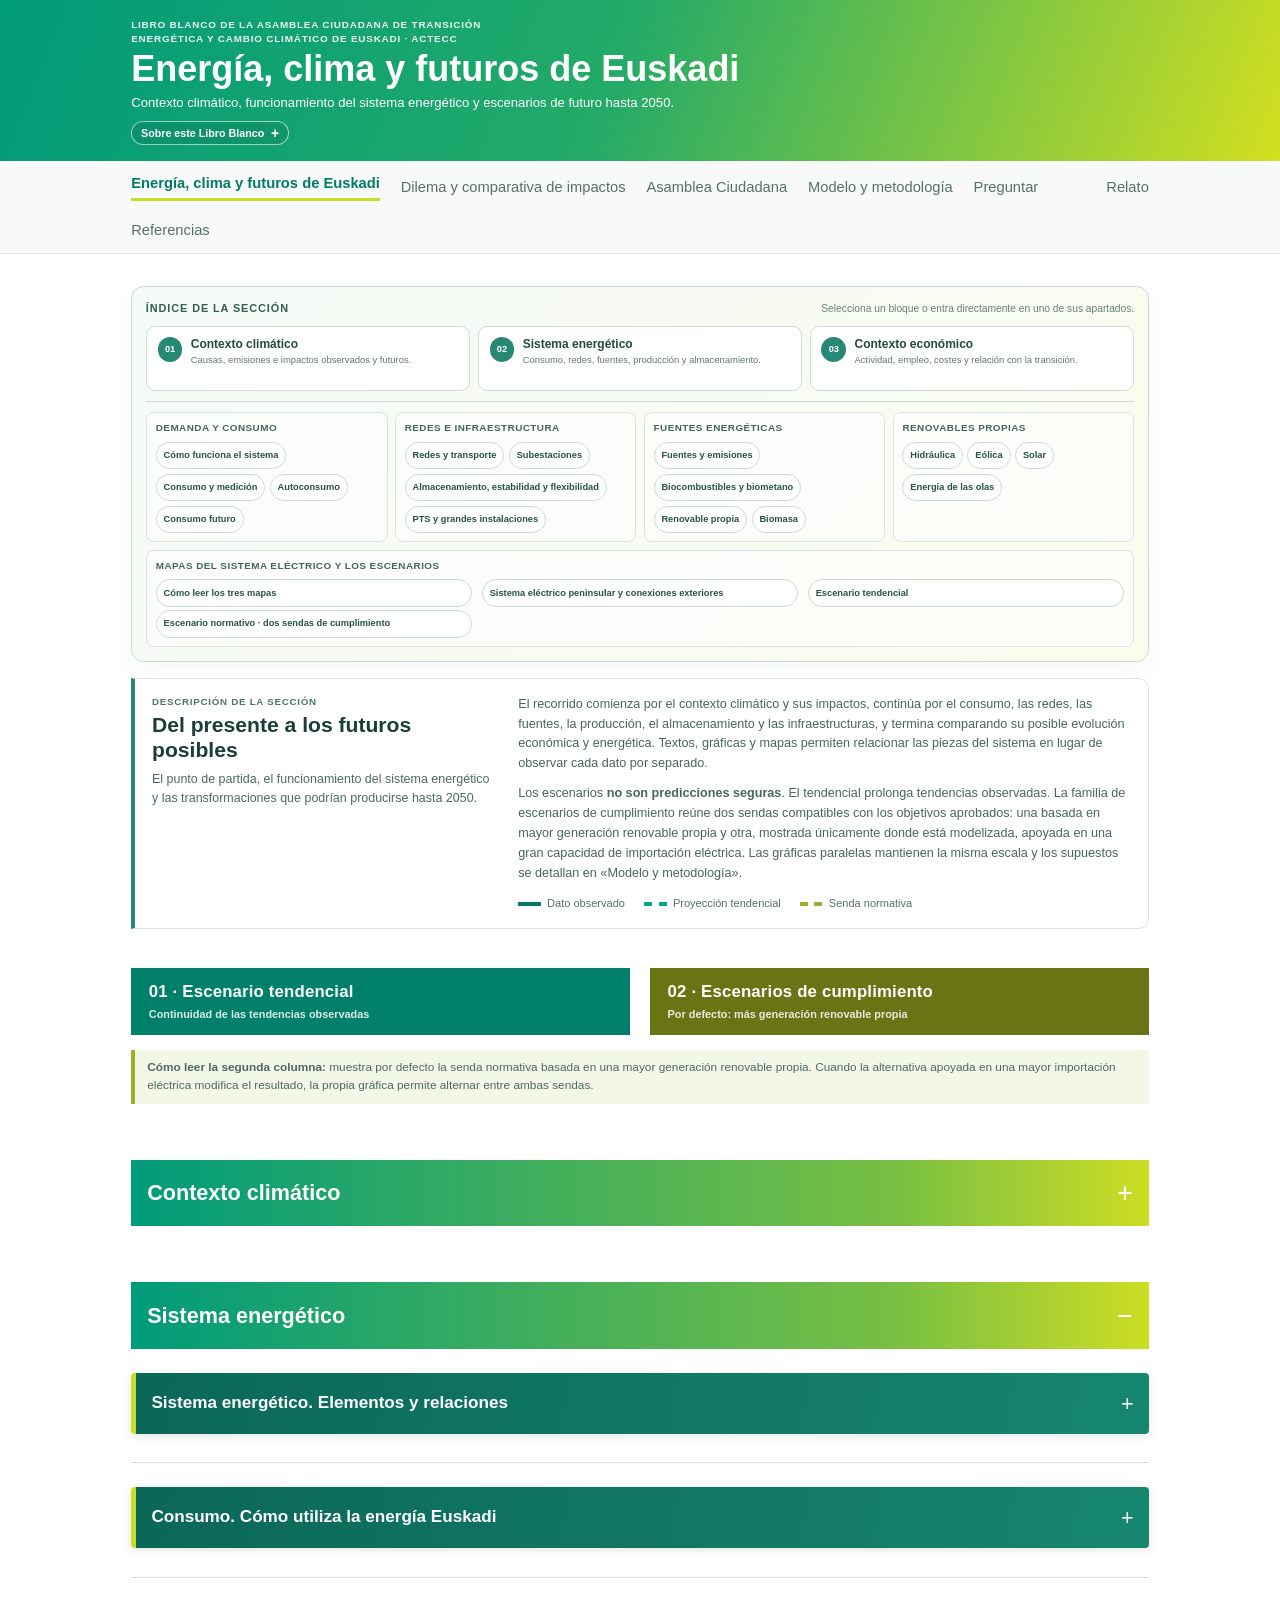
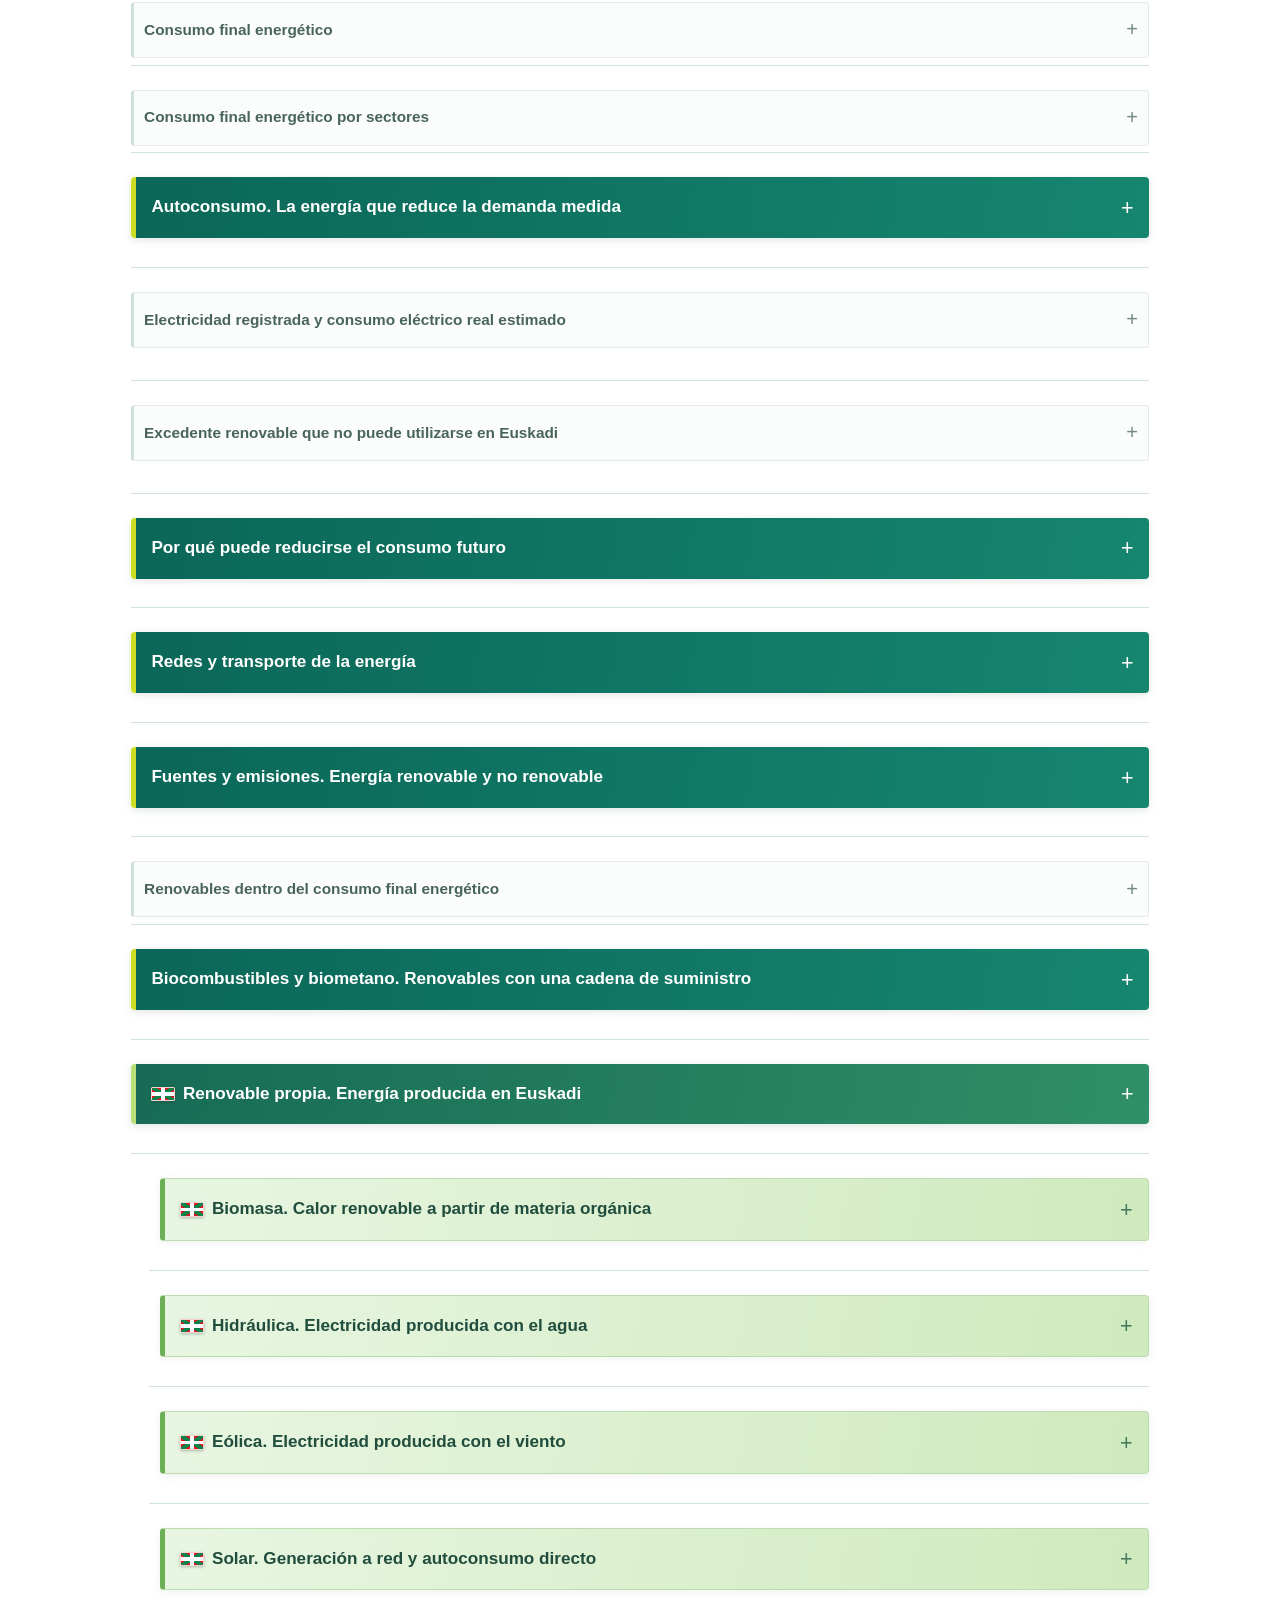
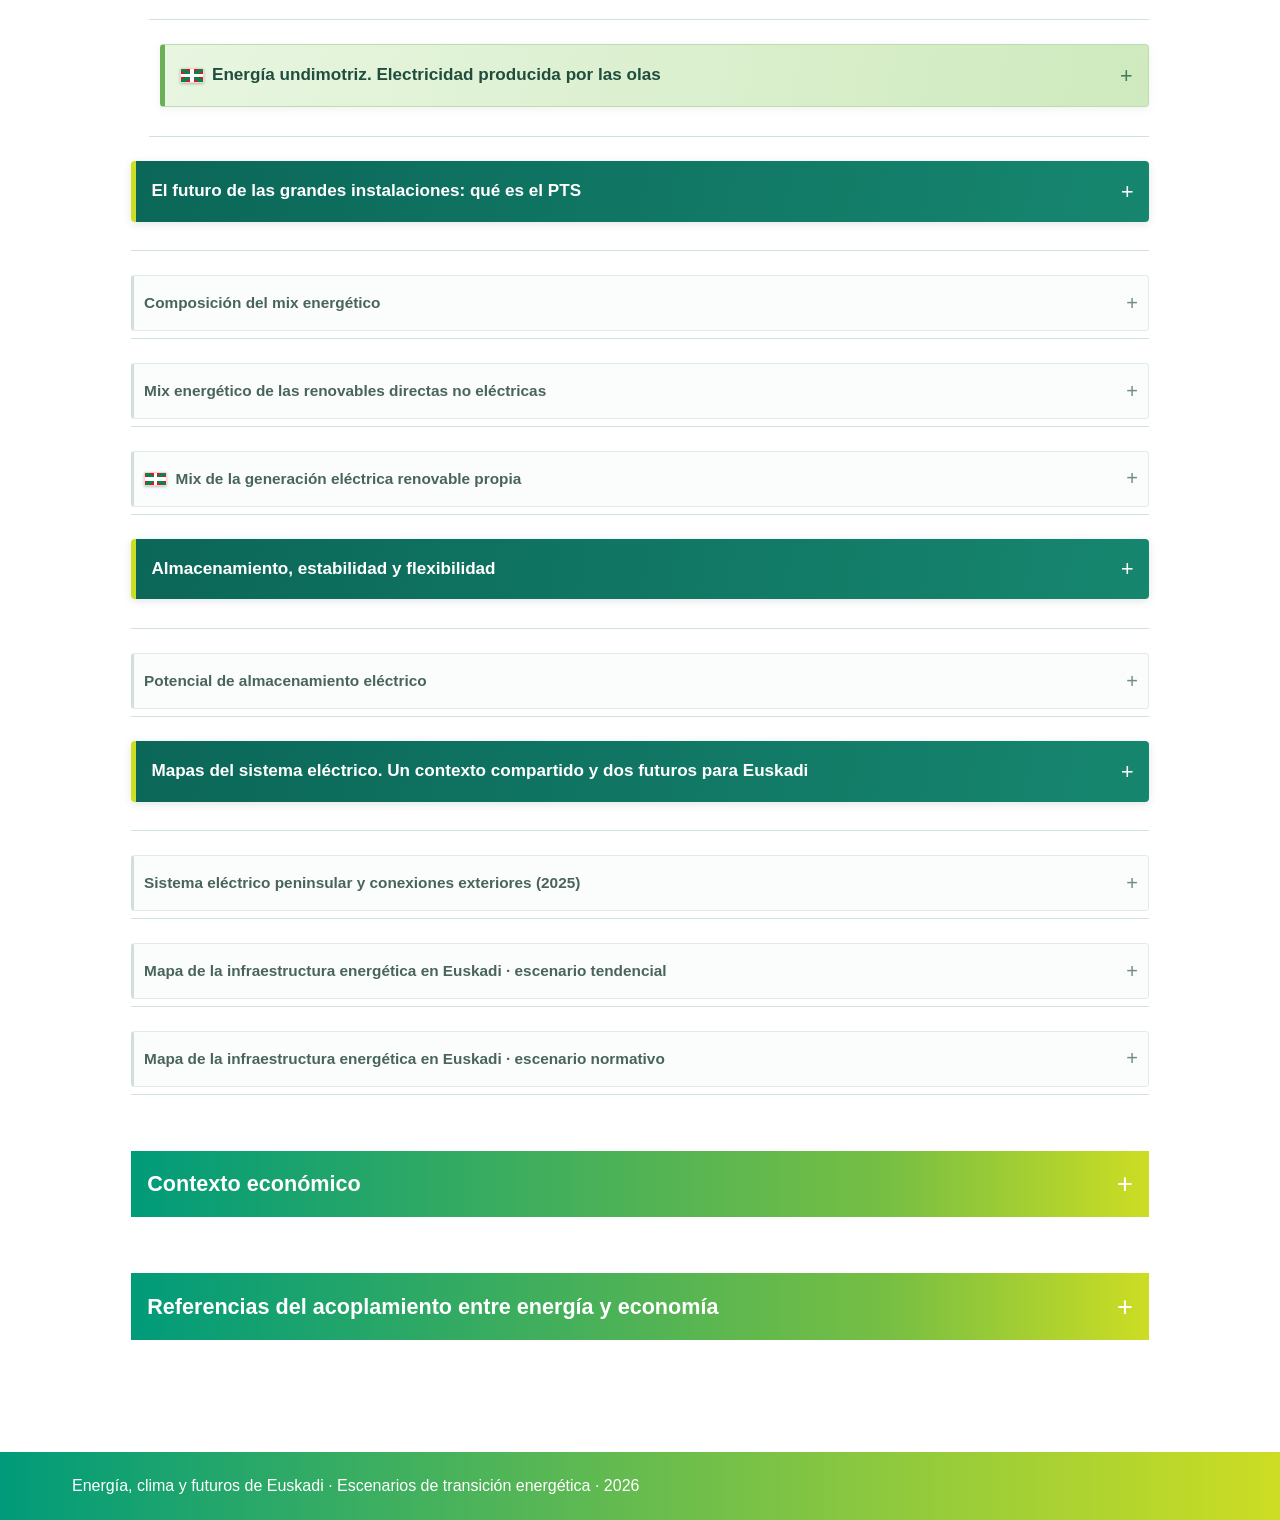
==== index.html @ 345858a8 "Actualiza cartografía del PTS y contenidos recientes" ====
<!doctype html>
<html lang="es">
<head>
<meta charset="utf-8">
<meta name="viewport" content="width=device-width,initial-scale=1">
<meta http-equiv="Cache-Control" content="no-cache, no-store, must-revalidate">
<meta http-equiv="Pragma" content="no-cache">
<meta http-equiv="Expires" content="0">
<title>Energía, clima y futuros de Euskadi · Libro Blanco de la ACTECC</title>
<style>
:root{--ink:#183f37;--sub:#557169;--border:#cfe3dc;--obs:#087a68;--trend:#00a887;--norm:#9fae24;--bg:#fff;--soft:#f7faf8;--s1:#00a887;--s2:#087a68;--s3:#7fbd32;--s4:#d0df22;--s5:#57a89a;--s6:#9fae24}*{box-sizing:border-box}body{margin:0;background:var(--bg);color:var(--ink);font-family:Arial,"Helvetica Neue",sans-serif;line-height:1.45}.hero{padding:3.2rem clamp(1.25rem,7vw,6rem);color:#fff;background:linear-gradient(112deg,#009b7a,#23aa68 48%,#d3df20)}.hero p{margin:.35rem 0 0;max-width:75ch}.hero h1{margin:0;font-size:clamp(2rem,5vw,4rem);line-height:1.05}.brand-bar{display:flex;justify-content:center;align-items:center;gap:2.2rem;padding:1rem;border-bottom:1px solid var(--border)}.brand-bar .institutional{width:min(31rem,65vw)}.brand-bar .deliberativa{width:min(9rem,22vw)}.brand-bar img{height:auto}.brand-bar span{width:1px;height:3rem;background:var(--border)}nav{display:flex;gap:1.3rem;flex-wrap:wrap;padding:1rem clamp(1.25rem,6vw,4.5rem);background:var(--soft);border-bottom:1px solid var(--border)}nav a{color:var(--sub);text-decoration:none}.active{color:#007b65;font-weight:700;border-bottom:3px solid #cbdc24;padding-bottom:.3rem}main{max-width:1220px;margin:auto;padding:2.5rem clamp(1rem,4vw,3rem) 5rem}.intro{max-width:88ch;margin-bottom:2.5rem}.intro h2{margin:0 0 .65rem;color:var(--ink);font-size:clamp(1.35rem,2.4vw,2rem);line-height:1.18}.intro p{margin:.55rem 0;color:#45665d}.intro .intro-lead{color:#284f45;font-size:1.03rem;line-height:1.58}.legend{display:flex;gap:1.2rem;flex-wrap:wrap;margin-top:1.1rem;color:var(--sub);font-size:.9rem}.legend span{display:flex;align-items:center;gap:.4rem}.legend i{display:inline-block;width:1.4rem;border-top:4px solid var(--obs)}.legend .t i{border-color:var(--trend);border-top-style:dashed}.legend .n i{border-color:var(--norm);border-top-style:dashed}.compare-block{margin:3.5rem 0 1rem}.block-title{display:flex;align-items:center;justify-content:space-between;gap:1rem;padding:.85rem 1rem;color:#fff;background:linear-gradient(90deg,#009b7a,#78bf43 75%,#cddd23);font-size:1.35rem;font-weight:700;cursor:pointer;list-style:none}.block-title::-webkit-details-marker{display:none}.block-title::after{content:'+';font-size:1.7rem;font-weight:400}.compare-block[open]>.block-title::after{content:'−'}.compare-row{padding:1.5rem 0 2rem;border-bottom:1px solid var(--border)}.compare-row h3{margin:0 0 .8rem;font-size:1.12rem}.compare-grid,.column-heads{display:grid;grid-template-columns:1fr 1fr;gap:1.25rem}.column-heads{position:sticky;top:0;z-index:2;padding:.75rem 0;background:rgba(255,255,255,.96)}.column-heads strong{padding:.65rem 1rem;background:var(--soft);border-left:5px solid var(--trend)}.column-heads strong:last-child{border-left-color:var(--norm)}.chart-cell{min-width:0;padding:1rem;background:#fbfdfc;border-top:4px solid var(--trend)}.chart-cell.normative{border-top-color:var(--norm)}svg{display:block;width:100%;height:auto}.grid{stroke:var(--border);stroke-width:1}.cut{stroke:var(--sub);stroke-width:1;stroke-dasharray:3 3}.observed{fill:none;stroke:var(--obs);stroke-width:3}.projected-t{fill:none;stroke:var(--trend);stroke-width:3;stroke-dasharray:7 5}.projected-n{fill:none;stroke:var(--norm);stroke-width:3;stroke-dasharray:7 5}.axis{fill:var(--sub);font-size:11px}.end{fill:var(--ink);font-size:12px;font-weight:700}.detail{min-height:1.3em;margin:.35rem 0 0;color:var(--sub);font-size:.84rem}.chart-cell svg .hit{fill:transparent;cursor:crosshair}.focus{stroke:var(--ink);stroke-width:1;stroke-dasharray:2 2}.method{margin:.5rem 0 0;color:var(--sub);font-size:.82rem}.target{fill:#fff;stroke:var(--norm);stroke-width:3}footer{padding:1.4rem clamp(1.25rem,6vw,4.5rem);color:#fff;background:linear-gradient(90deg,#009b7a,#cddd23)}@media(max-width:720px){.compare-grid,.column-heads{grid-template-columns:1fr}.column-heads{position:static}.brand-bar{flex-direction:column;gap:.6rem}.brand-bar span{width:65%;height:1px}.brand-bar .institutional{width:min(31rem,94vw)}}

.solar-flow-controls{display:grid;grid-template-columns:repeat(2,minmax(0,1fr));gap:.55rem;padding:.75rem;background:#fff;border-bottom:1px solid #cbdad5}.solar-flow-controls button{display:flex;align-items:center;justify-content:center;gap:.55rem;min-height:3.25rem;padding:.5rem .75rem;border:1px solid #cbdad5;border-radius:.35rem;background:#f7faf8;color:#35574f;cursor:pointer}.solar-flow-controls button strong{font-size:1rem;color:#183f37}.solar-flow-controls button span{font-size:.68rem;font-weight:800}.solar-flow-controls button.is-active{border-color:#b48a00;background:#fff6cf;box-shadow:inset 0 -3px 0 #f0c419}.solar-flow-controls button[data-solar-flow="injected"].is-active{border-color:#b94e36;background:#fff0eb;box-shadow:inset 0 -3px 0 #e76f51}.self-consumption-municipal-layer path{transition:fill .22s ease,opacity .22s ease}.self-consumption-municipal-layer path:hover{stroke:#173f37;stroke-width:1.1}.self-consumption-total-context .self-consumption-total-figures{grid-template-columns:repeat(2,minmax(0,1fr))}@media(max-width:560px){.solar-flow-controls{grid-template-columns:1fr}}
</style>
<style id="renewable-source-sections">
.technology-source-story>.variable-title,.technology-source-story[open]>.variable-title{border-left-color:var(--source-accent)}
.hydro-source-story{--source-accent:#7fc7dc}.hydro-source-story>.variable-title,.hydro-source-story[open]>.variable-title{background:linear-gradient(100deg,#14556c,#247ba0)}
.wind-source-story{--source-accent:#b9ebf5}.wind-source-story>.variable-title,.wind-source-story[open]>.variable-title{background:linear-gradient(100deg,#267b91,#50aac0)}
.solar-source-story{--source-accent:#ffe27a}.solar-source-story>.variable-title,.solar-source-story[open]>.variable-title{background:linear-gradient(100deg,#9a7000,#c79700)}
.marine-source-story{--source-accent:#f3a16d}.marine-source-story>.variable-title,.marine-source-story[open]>.variable-title{background:linear-gradient(100deg,#8d3f18,#c45d24)}
.technology-source-story .energy-source-kicker{color:var(--source-copy,#35685f)}
.technology-source-lead{max-width:76rem;margin:0;color:#35574f;font-size:.9rem;line-height:1.62}
.technology-source-metrics{display:grid;grid-template-columns:repeat(3,minmax(0,1fr));gap:.65rem;margin:.9rem 0}
.technology-source-metric{padding:.78rem .82rem;background:#fff;border-top:4px solid var(--source-accent)}
.technology-source-metric strong{display:block;color:var(--ink);font-size:1.08rem;line-height:1.15}
.technology-source-metric span{display:block;margin-top:.2rem;color:#587069;font-size:.68rem;line-height:1.38}
.technology-source-facts{display:grid;grid-template-columns:repeat(2,minmax(0,1fr));gap:.65rem}
.technology-source-facts article{padding:.78rem .82rem;background:#fff;border-left:4px solid var(--fact-color,var(--source-accent))}
.technology-source-facts h3{margin:0;color:var(--ink);font-size:.86rem}
.technology-source-facts p{margin:.3rem 0 0;color:#4c675f;font-size:.75rem;line-height:1.5}
.technology-source-map-section{margin-top:1.1rem;padding-top:1rem;border-top:1px solid #d8e2de}
.technology-source-map-section h3{margin:0 0 .25rem;font-size:1rem}
.technology-source-map-section>p{margin:.2rem 0 .75rem;color:#536d65;font-size:.76rem;line-height:1.48}
.technology-source-map-frame{overflow:hidden;border:1px solid #cbdad5;background:#edf7fb}
.technology-source-note{margin:.65rem 0 0!important;padding:.62rem .72rem;background:#fff7e8;border-left:4px solid var(--source-accent);color:#665946!important;font-size:.72rem!important;line-height:1.5!important}
.wind-mini-section{margin:1rem 0;padding:1rem 1.05rem;background:linear-gradient(135deg,#eef8fa,#fff);border:1px solid #b8dce3;border-left:5px solid #167d8d;border-radius:.75rem}
.wind-mini-section.is-repowering{background:linear-gradient(135deg,#f4f7ed,#fff);border-color:#cbd8b5;border-left-color:#73934a}
.wind-mini-section .energy-source-kicker{margin:0 0 .25rem}
.wind-mini-section h3{margin:0;color:var(--ink);font-size:1.05rem}
.wind-mini-section p{margin:.45rem 0 0;color:#46635d;font-size:.78rem;line-height:1.55}
.wind-mini-section .technology-source-metrics{margin-top:.75rem}
.wind-mini-section:not(.is-repowering) .technology-source-metrics{grid-template-columns:repeat(4,minmax(0,1fr));gap:.42rem}
.wind-mini-section:not(.is-repowering) .technology-source-metric{padding:.55rem .62rem}
.wind-mini-section:not(.is-repowering) .technology-source-metric strong{font-size:.96rem}
.wind-mini-section:not(.is-repowering) .technology-source-metric span{font-size:.62rem;line-height:1.28}
.repowering-photo-comparison{display:grid;grid-template-columns:repeat(2,minmax(0,1fr));gap:.65rem;margin:.85rem 0}
.repowering-photo-comparison figure{margin:0;overflow:hidden;background:#fff;border:1px solid #cbd8b5;border-radius:.55rem}
.repowering-photo-comparison img{display:block;width:100%;aspect-ratio:16/10;object-fit:cover}
.repowering-photo-comparison figcaption{padding:.55rem .62rem;color:#50665e;font-size:.67rem;line-height:1.4}
.repowering-photo-comparison figcaption strong{display:block;margin-bottom:.12rem;color:var(--ink);font-size:.75rem}
@media(max-width:720px){.wind-mini-section:not(.is-repowering) .technology-source-metrics{grid-template-columns:1fr}}
@media(max-width:720px){.repowering-photo-comparison{grid-template-columns:1fr}}
.technology-source-featured-photo{margin:1rem 0 0;border:1px solid #d7e1dd;background:#fff}
.technology-source-featured-photo img{display:block;width:100%;height:clamp(240px,35vw,430px);object-fit:cover}
.technology-source-featured-photo figcaption{padding:.7rem .8rem;color:#506a62;font-size:.72rem;line-height:1.48}
.technology-source-featured-photo figcaption strong{color:var(--ink)}
.technology-source-featured-photo figcaption a{color:#007f6b}
.technology-source-featured-photo--diagram{padding:.7rem .7rem 0;background:#f4f7f6}
.technology-source-featured-photo--diagram img{height:auto;max-height:none;object-fit:contain;background:#fff}
.technology-source-featured-photo--diagram figcaption{margin:0 -.7rem;background:#fff}
.hydro-source-intro-layout{display:grid;grid-template-columns:minmax(300px,.88fr) minmax(0,1.12fr);gap:1rem;align-items:start}
.hydro-source-intro-layout .technology-source-featured-photo{margin:0}
.hydro-source-intro-layout .technology-source-featured-photo img{height:auto;aspect-ratio:1/1;object-fit:cover;background:#e4f0eb}
.hydro-source-intro-copy{display:flex;min-width:0;flex-direction:column;gap:.72rem}
.hydro-source-intro-copy .technology-source-metrics,.hydro-source-intro-copy .technology-source-facts{margin:0}
.wind-source-intro-layout{display:grid;grid-template-columns:minmax(300px,.82fr) minmax(0,1.18fr);gap:1rem;align-items:stretch}
.wind-source-intro-layout .technology-source-featured-photo{display:flex;min-height:0;flex-direction:column;margin:0}
.wind-source-intro-layout .technology-source-featured-photo img{flex:1 1 auto;min-height:620px;height:100%;object-fit:cover;object-position:center 52%;background:#e4f0eb}
.wind-source-intro-layout .technology-source-featured-photo figcaption{flex:0 0 auto}
.wind-source-intro-copy{display:flex;min-width:0;flex-direction:column;gap:.72rem}
.wind-source-intro-copy .technology-source-metrics,.wind-source-intro-copy .technology-source-facts{grid-template-columns:1fr;margin:0}
.wind-source-intro-copy .technology-source-facts{gap:.52rem}
.wind-source-intro-copy .technology-source-facts article{padding:.68rem .75rem}
.wind-source-intro-copy .technology-source-facts p{line-height:1.42}
.technology-source-outlook{margin-top:1.05rem;padding:1rem;background:#edf6f8;border-left:4px solid var(--source-accent)}
.technology-source-outlook h3{margin:0 0 .35rem;color:var(--ink);font-size:1rem}
.technology-source-outlook>p{margin:.35rem 0;color:#45665d;font-size:.78rem;line-height:1.52}
.technology-source-outlook-grid{display:grid;grid-template-columns:repeat(3,minmax(0,1fr));gap:.65rem;margin:.8rem 0}
.technology-source-outlook-card{padding:.75rem .8rem;background:#fff;border-top:4px solid var(--outlook-color,var(--source-accent))}
.technology-source-outlook-card span{display:block;color:#59726a;font-size:.68rem;font-weight:700}
.technology-source-outlook-card strong{display:block;margin:.22rem 0;color:var(--ink);font-size:1.08rem;line-height:1.15}
.technology-source-outlook-card small{display:block;color:#60766f;font-size:.66rem;line-height:1.38}
.technology-source-outlook-note{margin:.65rem 0 0!important;padding:.62rem .7rem;background:#fff;border-left:3px solid #e69f00;color:#665946!important;font-size:.72rem!important;line-height:1.48!important}
.solar-time-profile{margin-top:1.15rem;padding:1rem;background:linear-gradient(135deg,#fffaf0,#f5faf7);border-left:4px solid #e2b300}
.solar-time-profile h3{margin:0 0 .3rem;color:var(--ink);font-size:1rem}
.solar-time-profile>p{max-width:78rem;margin:.25rem 0;color:#4c675f;font-size:.78rem;line-height:1.55}
.solar-time-chart{margin:.85rem 0;padding:.8rem;background:#fff;border:1px solid #e4ded0}
.solar-time-chart svg{max-height:250px}
.solar-time-chart .solar-chart-grid{stroke:#dce8e3;stroke-width:1}
.solar-time-chart .solar-chart-daylight{fill:#fff5c9}
.solar-time-chart .solar-chart-grid-generation{fill:none;stroke:#d5a900;stroke-width:5;stroke-linecap:round}
.solar-time-chart .solar-chart-self-use{fill:none;stroke:#e97b35;stroke-width:3;stroke-linecap:round;stroke-dasharray:8 5}
.solar-time-chart .solar-chart-price{fill:none;stroke:#247ba0;stroke-width:3;stroke-linecap:round}
.solar-time-chart .solar-chart-label{fill:#5b716a;font-size:11px}
.solar-time-chart .solar-chart-note{fill:#183f37;font-size:11px;font-weight:700}
.solar-time-legend{display:flex;gap:1rem;flex-wrap:wrap;margin:.5rem 0 0;color:#536d65;font-size:.7rem}
.solar-time-legend span{display:inline-flex;align-items:center;gap:.35rem}
.solar-time-legend i{display:inline-block;width:1.5rem;border-top:4px solid #d5a900}
.solar-time-legend .self-use i{border-top:3px dashed #e97b35}
.solar-time-legend .price i{border-top:3px solid #247ba0}
.solar-time-grid{display:grid;grid-template-columns:repeat(2,minmax(0,1fr));gap:.65rem;margin-top:.8rem}
.solar-time-card{padding:.78rem .82rem;background:#fff;border-top:4px solid var(--solar-card-color,#e2b300)}
.solar-time-card h4{margin:0;color:var(--ink);font-size:.84rem}
.solar-time-card p{margin:.3rem 0 0;color:#4d6860;font-size:.73rem;line-height:1.5}
.solar-negative-price-box{margin:.9rem 0;padding:.9rem 1rem;border:1px solid #d6e3df;border-top:5px solid #247ba0;background:#f8fbfa}
.solar-negative-price-box>h4{margin:0;color:var(--ink);font-size:.96rem}
.solar-negative-price-box>.solar-negative-lead{margin:.35rem 0 .75rem;color:#45635b;font-size:.76rem;line-height:1.55}
.solar-negative-flow{display:grid;grid-template-columns:repeat(4,minmax(0,1fr));gap:.45rem}
.solar-negative-flow article{position:relative;padding:.68rem .7rem;background:#fff;border:1px solid #dfe9e5}
.solar-negative-flow article:not(:last-child)::after{content:"→";position:absolute;right:-.55rem;top:50%;z-index:1;display:grid;place-items:center;width:1.1rem;height:1.1rem;margin-top:-.55rem;border-radius:50%;color:#fff;background:#247ba0;font-size:.72rem;font-weight:900}
.solar-negative-flow span{display:block;color:#647a73;font-size:.6rem;font-weight:800;text-transform:uppercase;letter-spacing:.04em}
.solar-negative-flow strong{display:block;margin:.17rem 0;color:var(--ink);font-size:.74rem;line-height:1.28}
.solar-negative-flow p{margin:0;color:#526c65;font-size:.66rem;line-height:1.43}
.solar-negative-facts{display:grid;grid-template-columns:repeat(3,minmax(0,1fr));gap:.45rem;margin:.55rem 0 0}
.solar-negative-facts article{padding:.62rem .7rem;background:#eef5f7}
.solar-negative-facts strong{display:block;color:#174f68;font-size:.78rem}
.solar-negative-facts span{display:block;margin-top:.15rem;color:#4f6b66;font-size:.65rem;line-height:1.42}
.solar-negative-warning{margin:.6rem 0 0!important;padding:.58rem .68rem;border-left:4px solid #d95d39;background:#fff3ed;color:#64483f!important;font-size:.69rem!important;line-height:1.48!important}
.solar-curtailment-steps{display:grid;grid-template-columns:repeat(3,minmax(0,1fr));gap:.55rem;margin:.8rem 0}
.solar-curtailment-step{padding:.72rem .76rem;background:#fff;border-left:4px solid var(--step-color,#83b8aa)}
.solar-curtailment-step span{display:block;color:#657b74;font-size:.64rem;font-weight:800;text-transform:uppercase;letter-spacing:.04em}
.solar-curtailment-step strong{display:block;margin:.18rem 0;color:var(--ink);font-size:.78rem}
.solar-curtailment-step p{margin:0;color:#526d65;font-size:.69rem;line-height:1.46}
.solar-time-evidence{margin:.85rem 0 0!important;padding:.7rem .75rem;background:#eef6f8;border-left:4px solid #247ba0;color:#3d6057!important;font-size:.73rem!important;line-height:1.52!important}
.solar-time-actions{margin:.75rem 0 0;padding:.75rem .85rem;background:#edf6ef}
.solar-time-actions h4{margin:0 0 .3rem;color:var(--ink);font-size:.82rem}
.solar-time-actions ul{display:grid;grid-template-columns:repeat(2,minmax(0,1fr));gap:.28rem 1.2rem;margin:.35rem 0 0;padding-left:1.05rem;color:#4b675f;font-size:.72rem;line-height:1.46}
@media(max-width:860px){.hydro-source-intro-layout,.wind-source-intro-layout{grid-template-columns:1fr}.hydro-source-intro-layout .technology-source-featured-photo img{width:100%;max-height:680px;object-fit:cover}.wind-source-intro-layout .technology-source-featured-photo img{min-height:0;height:min(72vh,620px);object-fit:cover;object-position:center 44%}.wind-source-intro-copy .technology-source-metrics{grid-template-columns:repeat(3,minmax(0,1fr))}.wind-source-intro-copy .technology-source-facts{grid-template-columns:repeat(2,minmax(0,1fr))}}
@media(max-width:720px){.technology-source-metrics,.technology-source-facts,.wind-source-intro-copy .technology-source-metrics,.wind-source-intro-copy .technology-source-facts{grid-template-columns:1fr}}
@media(max-width:720px){.technology-source-outlook-grid{grid-template-columns:1fr}}
@media(max-width:900px){.solar-negative-flow{grid-template-columns:repeat(2,minmax(0,1fr))}.solar-negative-flow article::after{display:none!important}}
@media(max-width:720px){.solar-time-grid,.solar-negative-flow,.solar-negative-facts,.solar-curtailment-steps,.solar-time-actions ul{grid-template-columns:1fr}.solar-time-chart{overflow-x:auto}.solar-time-chart svg{min-width:620px}}
</style>
<style>
.hero h1{max-width:30ch;font-size:clamp(1.75rem,3.5vw,3.2rem);line-height:1.08}
.hero p{margin-top:.65rem}
.column-heads{gap:1.25rem;background:rgba(255,255,255,.97)}
.column-heads strong{display:flex;flex-direction:column;gap:.12rem;padding:.78rem 1.1rem;color:#fff;background:#007f6b;border-left:0;font-size:1.05rem;letter-spacing:.01em}
.column-heads strong:last-child{color:#fff;background:#697414;border-left:0}
.column-heads small{color:rgba(255,255,255,.86);font-size:.68rem;font-weight:600;letter-spacing:0}
.scenario-family-note{margin:.2rem 0 1rem;padding:.58rem .75rem;color:#4e6961;background:#f3f7e8;border-left:4px solid var(--norm);font-size:.74rem;line-height:1.48}
.normative-scenario-switch{display:flex;flex-wrap:wrap;gap:.4rem;margin:0 0 .75rem;padding:.42rem;background:#eef3de;border:1px solid #d4dfac;border-radius:.35rem}
.normative-scenario-switch button{flex:1 1 12rem;min-height:2.35rem;padding:.45rem .65rem;color:#53632a;background:#fff;border:1px solid #bdca8e;border-radius:.25rem;font:inherit;font-size:.72rem;font-weight:800;line-height:1.25;cursor:pointer}
.normative-scenario-switch button:hover{background:#f8faef}
.normative-scenario-switch button:focus-visible{outline:3px solid rgba(105,116,20,.28);outline-offset:2px}
.normative-scenario-switch button[aria-pressed="true"]{color:#fff;background:#697414;border-color:#697414}
.scenario-variant-panel[hidden]{display:none}
.scenario-variant-panel.is-high-electric{border-top:3px solid #516f91}
.scenario-variant-panel.is-high-electric .stack-legend{padding-top:.45rem}
.mix-autoconsumo-control{display:flex;justify-content:flex-end;margin:0 0 .55rem}
.mix-autoconsumo-toggle{padding:.48rem .72rem;border:1px solid #c59b13;border-radius:.25rem;color:#66520b;background:#fff8d8;font:inherit;font-size:.72rem;font-weight:800;cursor:pointer}
.mix-autoconsumo-toggle:hover{background:#fff2ae}.mix-autoconsumo-toggle:focus-visible{outline:3px solid rgba(197,155,19,.3);outline-offset:2px}
.mix-autoconsumo-toggle[aria-pressed="true"]{color:#4b3b00;background:#f2c94c;border-color:#a98200}
.stack-legend [data-self-consumption-legend]{opacity:.38;transition:opacity .15s}
.stack-legend [data-self-consumption-legend].is-visible{opacity:1}
.overlay-definition-row{display:grid;grid-template-columns:minmax(0,1fr) auto;gap:.75rem;align-items:stretch;margin-top:.7rem}
.overlay-definition-row .definition{margin:0}.overlay-definition-row .overlay-toolbar{display:flex;margin:0}
.overlay-toolbar-standalone{display:flex;justify-content:flex-end;margin:.75rem .25rem 0}
.overlay-toggle{padding:.55rem .9rem;border:1px solid var(--obs);border-radius:.25rem;color:var(--obs);background:#fff;font:inherit;font-size:.86rem;font-weight:700;cursor:pointer}
.overlay-toggle:hover{background:#edf7f4}.overlay-toggle:focus-visible{outline:3px solid rgba(0,127,107,.28);outline-offset:2px}
.overlay-toggle[aria-pressed="true"]{color:#fff;background:var(--ink);border-color:var(--ink)}
.compare-grid[hidden],.line-overlay[hidden]{display:none}
.line-overlay{margin-top:1.2rem;padding:1rem;background:#fbfdfc;border-top:4px solid var(--obs)}
.line-overlay .hit{fill:transparent;cursor:crosshair}
.overlay-legend{display:flex;gap:1.2rem;flex-wrap:wrap;margin:0 0 .4rem;color:var(--sub);font-size:.82rem}.overlay-legend span{display:inline-flex;align-items:center;gap:.4rem}.overlay-legend i{display:inline-block;width:1.8rem;border-top:3px dashed var(--trend)}.overlay-legend .observed-line i{border-color:var(--obs);border-top-style:solid}.overlay-legend .normative-line i{border-color:var(--norm)}
.line-overlay .end-t{fill:#007f6b}.line-overlay .end-n{fill:#697414}.line-overlay .end-both{fill:var(--ink)}
@media(max-width:620px){.overlay-definition-row{grid-template-columns:1fr}.overlay-definition-row .overlay-toolbar{justify-content:flex-end}.overlay-toggle{height:auto}}
.variable-title{display:flex;align-items:center;justify-content:space-between;gap:1rem;padding:.78rem .62rem;margin:0;color:#48645d;background:#fbfdfc;border:1px solid #e1ebe7;border-left:3px solid #d1dfda;border-radius:.22rem;font-size:.96rem;font-weight:650;cursor:pointer;list-style:none;transition:color .15s,background .15s,border-color .15s}
.variable-title::-webkit-details-marker{display:none}
.variable-title::after{content:'+';font-size:1.25rem;font-weight:400;color:#748a83}
.compare-row[open]>.variable-title::after{content:'−'}
.compare-row[open]>.variable-title{color:var(--ink);background:#fff;border-left-color:#86b9aa}
.compare-row>.compare-grid{margin-top:1.2rem}
.compare-grid.single-chart{grid-template-columns:1fr}
.chart-cell.common{border-top-color:var(--obs)}
.projected-common{fill:none;stroke:#247ba0;stroke-width:3;stroke-dasharray:7 5}
.method::before{content:'Método: ';font-weight:700;color:var(--ink)}
.why{margin:.65rem 0 0;padding:.62rem .8rem;background:#f3f7e8;border-left:4px solid var(--norm);color:var(--sub);font-size:.82rem;line-height:1.4}.why::before{content:'¿Por qué cambia de un escenario a otro? ';font-weight:700;color:var(--ink)}
.definition{max-width:none;margin:.7rem .25rem 0;padding:.62rem .8rem;background:var(--soft);border-left:4px solid var(--trend);color:var(--sub);font-size:.8rem;line-height:1.38}
.definition::before{content:'Qué mide: ';font-weight:700;color:var(--ink)}
.map-copy-grid{display:grid;grid-template-columns:repeat(2,minmax(0,1fr));gap:1rem;margin:.7rem .25rem 0}.map-copy-grid .definition,.map-copy-grid .method{margin:0}.map-copy-grid .method{padding:.62rem .8rem;background:var(--soft);border-left:4px solid var(--norm);line-height:1.38}
@media(min-width:980px){.definition.is-long{column-count:2;column-gap:2rem;column-rule:1px solid var(--border);text-align:left}}
@media(max-width:720px){.map-copy-grid{grid-template-columns:1fr}}
.stack-legend{display:flex;flex-wrap:wrap;gap:.45rem 1rem;margin:.55rem 0 .15rem;color:var(--sub);font-size:.78rem}.stack-legend span{display:inline-flex;align-items:center;gap:.38rem}.stack-legend i{display:inline-block;width:.9rem;height:.7rem;border-radius:2px}
.source{margin:.45rem 0 0;color:var(--sub);font-size:.76rem;font-style:italic}
.apa-citation{margin:.35rem .25rem .7rem;color:var(--sub);font-size:.82rem}
.climate-story{padding-bottom:1.5rem}.climate-story>.variable-title,.climate-story[open]>.variable-title{padding:.92rem .95rem;color:#fff;background:linear-gradient(100deg,#0b6758,#16866f);border:0;border-left:5px solid #cddd23;border-radius:.25rem;box-shadow:0 2px 8px rgba(24,63,55,.13);font-size:1.07rem;font-weight:800}.climate-story>.variable-title::after{color:#fff;font-size:1.35rem}.climate-story-title{min-width:0;flex:1}.climate-story-body{margin-top:1.2rem;padding:1.15rem 1.2rem 1.25rem;background:linear-gradient(135deg,#f6faf8,#fbfced);border-left:4px solid var(--trend)}.climate-story-eyebrow{margin:0 0 .55rem;color:#007f6b;font-size:.72rem;font-weight:800;letter-spacing:.08em;text-transform:uppercase}.climate-story-grid{display:grid;grid-template-columns:repeat(2,minmax(0,1fr));gap:1.7rem}.climate-story-grid p{margin:0 0 .85rem;color:#35574f;font-size:.92rem;line-height:1.58}.climate-story-grid p:last-child{margin-bottom:0}.climate-story-grid strong{color:var(--ink)}.climate-responsibility-photo{margin:1rem 0 0;overflow:hidden;background:#183a33;border:1px solid #b8cbc4;border-radius:.3rem;box-shadow:0 5px 14px rgba(24,58,51,.12)}.climate-responsibility-photo img{display:block;width:100%;aspect-ratio:3/2;object-fit:cover}.climate-responsibility-photo figcaption{padding:.68rem .78rem;color:#eaf3f0;background:#183a33;font-size:.7rem;line-height:1.48}.climate-responsibility-photo figcaption strong{color:#fff}.climate-responsibility-photo a{color:#cddd23;text-decoration-thickness:1px;text-underline-offset:2px}.climate-responsibility-map{margin:1.15rem 0 0;overflow:hidden;background:#fff;border:1px solid #bfd2cc;border-radius:.4rem;box-shadow:0 5px 14px rgba(24,58,51,.08)}.climate-responsibility-map img{display:block;width:100%;height:auto;background:#f6faf8}.climate-responsibility-map figcaption{padding:.75rem .9rem;color:#45655d;background:#fff;font-size:.74rem;line-height:1.5}.climate-responsibility-map figcaption>strong{display:block;margin-bottom:.2rem;color:var(--ink);font-size:.8rem}.climate-responsibility-map .map-method{display:block;margin-top:.38rem;padding-top:.38rem;border-top:1px solid #dce7e3;color:#607a72;font-size:.69rem}@media(max-width:720px){.climate-responsibility-map{overflow-x:auto}.climate-responsibility-map img{width:900px;max-width:none}.climate-responsibility-map figcaption{position:sticky;left:0;box-sizing:border-box;width:100%}}
.climate-story-references{margin-top:1.05rem;padding-top:.8rem;border-top:1px solid var(--border)}.climate-story-references>summary{display:flex;align-items:center;justify-content:space-between;gap:1rem;color:#315c52;font-size:.84rem;font-weight:800;cursor:pointer;list-style:none}.climate-story-references>summary::-webkit-details-marker{display:none}.climate-story-references>summary::after{content:'+';color:var(--sub);font-size:1.2rem;font-weight:400}.climate-story-references[open]>summary::after{content:'−'}.climate-story-references ol{margin:.8rem 0 0;padding-left:1.25rem;color:var(--sub);font-size:.8rem;line-height:1.5}.climate-story-references li+li{margin-top:.5rem}.climate-story-references a{color:#007f6b;text-decoration-thickness:1px;text-underline-offset:2px}
.climate-impact-host{margin-top:1.2rem;padding:1.1rem;background:#fbfdfc;border-top:4px solid var(--obs)}.climate-impact-kicker{margin:0 0 .8rem;color:#54736a;font-size:.73rem;font-weight:800;letter-spacing:.06em;text-transform:uppercase}.climate-impact-grid{display:grid;grid-template-columns:repeat(3,minmax(0,1fr));gap:.85rem}.climate-impact-card{padding:.9rem;background:#fff;border:1px solid #dbe9e4;border-radius:.35rem}.climate-impact-card h4{margin:0 0 .72rem;color:var(--ink);font-size:.9rem}.climate-bar-row{display:grid;grid-template-columns:5.6rem minmax(4rem,1fr) 4.8rem;gap:.55rem;align-items:center;margin:.48rem 0;color:var(--sub);font-size:.72rem}.climate-bar-track{height:.75rem;overflow:hidden;background:#e8f0ed;border-radius:999px}.climate-bar-fill{display:block;width:var(--bar-width);height:100%;background:#9db9b1;border-radius:inherit}.climate-bar-row.recent .climate-bar-fill{background:linear-gradient(90deg,#e69f00,#d55e00)}.climate-bar-row b{color:var(--ink);font-size:.72rem;text-align:right}.climate-impact-change{margin:.75rem 0 0;color:#b95028;font-size:.78rem;font-weight:800}.climate-term-grid{display:grid;grid-template-columns:repeat(3,minmax(0,1fr));gap:.85rem;margin-top:.9rem}.climate-term{margin:0;padding:.7rem .75rem;color:#4e6b63;background:#f1f7f5;border-left:3px solid #86b9aa;font-size:.75rem;line-height:1.42}.climate-term strong{display:block;margin-bottom:.2rem;color:var(--ink);font-size:.78rem}.climate-threshold-note{margin:.7rem 0 0;color:#665946;font-size:.75rem;line-height:1.42}.climate-impact-note{margin:.9rem 0 0;padding:.65rem .75rem;color:#4e6b63;background:#edf6f3;border-left:4px solid var(--trend);font-size:.78rem;line-height:1.45}.climate-projection-chart{display:grid;grid-template-columns:repeat(2,minmax(0,1fr));gap:.85rem}.climate-projection-card{padding:1rem;background:#fff;border:1px solid #dbe9e4;border-radius:.35rem}.climate-projection-card h4{margin:0 0 .9rem;color:var(--ink);font-size:.9rem}.climate-projection-row{display:grid;grid-template-columns:7rem minmax(7rem,1fr) 6.2rem;gap:.65rem;align-items:center;margin:.68rem 0;color:#55736b;font-size:.74rem}.climate-projection-track{height:1.15rem;overflow:hidden;background:#e7efec;border-radius:.18rem}.climate-projection-fill{display:block;width:var(--bar-width);height:100%;background:#6fa99a}.climate-projection-row.future .climate-projection-fill{background:var(--bar-color,#d57b45)}.climate-projection-row b{color:var(--ink);font-size:.76rem;text-align:right}.climate-projection-delta{margin:.85rem 0 0;color:var(--delta-color,#a54c2d);font-size:1.15rem;font-weight:900}.climate-projection-caption{margin:.25rem 0 0;color:#61776f;font-size:.73rem;line-height:1.4}.heat-mortality-headline{display:grid;grid-template-columns:auto minmax(0,1fr);gap:.8rem;align-items:center;margin:0 0 .85rem;padding:.82rem .9rem;background:#fff1df;border-left:5px solid #d55e00}.heat-mortality-headline strong{color:#a84426;font-size:1.75rem;line-height:1}.heat-mortality-headline span{color:#5f5144;font-size:.8rem;line-height:1.42}.heat-mortality-comparison{display:grid;grid-template-columns:repeat(2,minmax(0,1fr));gap:.85rem}.heat-mortality-panel{padding:.85rem .9rem;background:#fff;border:1px solid #dbe9e4;border-radius:.35rem}.heat-mortality-panel h4{margin:0 0 .2rem;color:var(--ink);font-size:.88rem}.heat-mortality-panel>p{margin:0 0 .65rem;color:#687c76;font-size:.68rem}.heat-mortality-row{display:grid;grid-template-columns:2.8rem minmax(4rem,1fr) 4.7rem;gap:.55rem;align-items:center;margin:.52rem 0;color:var(--sub);font-size:.72rem}.heat-mortality-track{height:.8rem;overflow:hidden;background:#edf2f0;border-radius:999px}.heat-mortality-fill{display:block;width:var(--bar-width);height:100%;background:linear-gradient(90deg,#e69f00,#c94b2c);border-radius:inherit}.heat-mortality-row b{color:#7f3824;font-size:.73rem;text-align:right}.heat-mortality-scale-note{margin:.65rem 0 0!important;color:#75847f!important;font-size:.64rem!important;line-height:1.35!important}.heat-mortality-context{margin:.72rem 0 0;padding:.62rem .72rem;background:#fff6e7;border-left:4px solid #e69f00;color:#665946;font-size:.75rem;line-height:1.42}.heat-mortality-projection{margin:.72rem 0 0;padding:.62rem .72rem;background:#f1f7f5;border-left:4px solid #247ba0;color:#48665e;font-size:.75rem;line-height:1.42}.fire-risk-chart{padding:.9rem;background:#fff;border:1px solid #dbe9e4}.fire-risk-axis,.fire-risk-row{display:grid;grid-template-columns:7rem minmax(8rem,1fr) 6.3rem;gap:.7rem;align-items:center}.fire-risk-axis{margin-bottom:.25rem;color:#71877f;font-size:.67rem}.fire-risk-ticks{display:flex;justify-content:space-between}.fire-risk-row{margin:.72rem 0}.fire-risk-row>span{color:var(--ink);font-size:.78rem;font-weight:800}.fire-risk-row>b{color:#9f3f25;font-size:.76rem;text-align:right}.fire-risk-track{position:relative;height:1.15rem;background:repeating-linear-gradient(90deg,#edf2f0 0,#edf2f0 calc(25% - 1px),#d2dfdb calc(25% - 1px),#d2dfdb 25%)}.fire-risk-range{position:absolute;left:var(--range-start);top:.12rem;width:var(--range-width);min-width:.85rem;height:.91rem;background:linear-gradient(90deg,#e69f00,#c94b2c);border-radius:.15rem}.fire-risk-observed{display:grid;grid-template-columns:auto 1fr;gap:.65rem;align-items:center;margin-top:.9rem;padding:.68rem .75rem;background:#fff6e7;border-left:4px solid #e69f00}.fire-risk-observed strong{color:#8b4d0a;font-size:1.3rem}.fire-risk-observed span{color:#665946;font-size:.76rem;line-height:1.4}.marine-trend-grid{display:grid;grid-template-columns:repeat(2,minmax(0,1fr));gap:1rem}.marine-trend-card{position:relative;min-height:12rem;padding:1rem 1rem .9rem;overflow:hidden;background:linear-gradient(145deg,#f5fbfc,#e6f5f7);border:1px solid #cfe4e8;border-radius:.4rem}.marine-trend-card::after{content:'';position:absolute;left:12%;right:12%;bottom:3.4rem;height:4px;background:#247ba0;transform:rotate(-8deg);transform-origin:left center;border-radius:999px}.marine-trend-card h4{position:relative;z-index:1;margin:0;color:#214f59;font-size:.92rem}.marine-trend-value{position:relative;z-index:1;margin:.65rem 0 .15rem;color:#176d81;font-size:2rem;font-weight:900;line-height:1}.marine-trend-rate{position:relative;z-index:1;margin:0;color:#315f68;font-size:.8rem;font-weight:800}.marine-trend-period{position:absolute;z-index:1;left:1rem;right:1rem;bottom:.55rem;display:flex;justify-content:space-between;color:#55747c;font-size:.7rem;font-weight:700}.marine-consequence-title{margin:1rem 0 .55rem;color:#315f68;font-size:.78rem;font-weight:900}.marine-consequence-grid{display:grid;grid-template-columns:repeat(3,minmax(0,1fr));gap:.75rem}.marine-consequence-card{margin:0;padding:.75rem .8rem;color:#48666e;background:#fff;border:1px solid #cfe4e8;border-top:4px solid #5aa8b7;font-size:.75rem;line-height:1.45}.marine-consequence-card strong{display:block;margin-bottom:.25rem;color:#214f59;font-size:.8rem}.climate-impact-source-note{margin:.8rem 0 0;color:#668078;font-size:.72rem;font-style:italic}
.system-story{padding-bottom:1.8rem}.system-story-body{margin-top:1.2rem;padding:1.15rem 1.2rem 1.25rem;background:linear-gradient(135deg,#f6faf8,#fbfced);border-left:4px solid var(--trend)}.system-story-intro{display:grid;grid-template-columns:repeat(2,minmax(0,1fr));gap:1.7rem;margin-bottom:1.1rem}.system-story-intro p{margin:0;color:#35574f;font-size:.92rem;line-height:1.58}.energy-system-diagram{padding:1rem;background:#fff;border:1px solid var(--border)}.energy-system-flow{display:grid;grid-template-columns:minmax(0,1.15fr) auto minmax(0,1fr) auto minmax(0,1fr) auto minmax(0,1.15fr);gap:.55rem;align-items:center}.energy-system-node{min-height:6.7rem;display:flex;flex-direction:column;justify-content:center;padding:.75rem;text-align:center;background:#f4f9f7;border-top:4px solid var(--node-color,var(--trend))}.energy-system-node strong{color:var(--ink);font-size:.86rem}.energy-system-node span{margin-top:.32rem;color:var(--sub);font-size:.72rem;line-height:1.35}.energy-system-arrow{color:#6c8b82;font-size:1.5rem;font-weight:900;text-align:center}.energy-system-storage{display:grid;grid-template-columns:1fr auto 1fr;gap:.6rem;align-items:center;width:min(34rem,72%);margin:.85rem auto 0}.energy-system-storage::before,.energy-system-storage::after{content:'';height:1px;background:#a9c6bd}.energy-storage-node{padding:.65rem .8rem;text-align:center;background:#eef3de;border:1px solid #cbd99e}.energy-storage-node strong{display:block;color:var(--ink);font-size:.83rem}.energy-storage-node span{display:block;margin-top:.25rem;color:var(--sub);font-size:.7rem}.energy-carrier-block{margin-top:1rem;padding:1rem;background:#fff;border:1px solid #d3dfdb}.energy-carrier-block h3{margin:0;color:var(--ink);font-size:.95rem}.energy-carrier-intro{margin:.35rem 0 .8rem;color:#47665e;font-size:.76rem;line-height:1.5}.energy-carrier-explainer{display:grid;grid-template-columns:repeat(2,minmax(0,1fr));gap:.65rem;margin-bottom:.8rem}.energy-carrier-explainer article{padding:.75rem;background:#f5f8f7;border-top:4px solid var(--carrier-color)}.energy-carrier-explainer h4{margin:0;color:var(--ink);font-size:.82rem}.energy-carrier-explainer p{margin:.3rem 0 0;color:#506b64;font-size:.72rem;line-height:1.48}.energy-carrier-year{margin-top:.75rem}.energy-carrier-year:first-of-type{margin-top:0}.energy-carrier-year.is-projected{margin-top:1rem;padding-top:.85rem;border-top:1px dashed #a9beb7}.energy-carrier-year-title{display:flex;align-items:baseline;gap:.5rem;margin:0 0 .38rem;color:#49675f;font-size:.68rem}.energy-carrier-year-title strong{color:var(--ink);font-size:.8rem}.energy-carrier-split{--electric-share:24.837%;--non-electric-share:75.163%;display:flex;width:100%;height:5.2rem;border:1px solid #fff;box-shadow:0 0 0 1px #b9cbc5;overflow:hidden}.energy-carrier-part{display:flex;flex-direction:column;align-items:center;justify-content:center;padding:.45rem;text-align:center;color:#fff}.energy-carrier-part strong{font-size:1.08rem}.energy-carrier-part span{margin-top:.18rem;font-size:.7rem;line-height:1.2}.energy-carrier-part.is-electric{width:var(--electric-share);background:#2b8b78}.energy-carrier-part.is-non-electric{width:var(--non-electric-share);background:#596168}.energy-carrier-part.is-renewable{width:17.527%;background:#7fbd32;color:#173f31}.energy-carrier-part.is-non-renewable{width:82.473%;background:#555b60}.renewability-block{border-top:5px solid #7fbd32}.energy-carrier-caption{display:flex;justify-content:space-between;gap:1rem;margin:.42rem 0 0;color:#60746e;font-size:.66rem;line-height:1.35}.energy-carrier-projection-source{margin:.62rem 0 0;padding:.58rem .7rem;background:#edf6f3;color:#355f55;border-left:4px solid #2b8b78;font-size:.69rem;line-height:1.48}.energy-carrier-note{margin:.65rem 0 0;padding:.58rem .7rem;background:#fff7e8;color:#665946;font-size:.71rem;line-height:1.48}.energy-system-caveat{margin:.8rem 0 0;padding:.62rem .75rem;color:#665946;background:#fff6e7;border-left:4px solid #e69f00;font-size:.78rem;line-height:1.45}.energy-consumption-block{padding:1rem;background:#fff;border:1px solid #cfe0da;border-top:5px solid #e69f00}.energy-consumption-heading{display:flex;align-items:baseline;gap:.65rem;margin:0 0 .55rem;color:var(--ink)}.energy-consumption-step{flex:0 0 auto;color:#b36900;font-size:.72rem;font-weight:900;letter-spacing:.08em;text-transform:uppercase}.energy-consumption-heading strong{font-size:1.03rem}.energy-consumption-lead{max-width:72rem;margin:0;color:#35574f;font-size:.86rem;line-height:1.58}.energy-consumption-snapshot{margin:.85rem 0}.energy-consumption-sectors{display:grid;grid-template-columns:repeat(5,minmax(0,1fr));gap:.35rem;align-items:end}.energy-consumption-sector{display:flex;flex-direction:column;justify-content:flex-end;min-height:7.2rem;padding:.55rem .35rem;text-align:center;background:linear-gradient(to top,var(--sector-color) 0 var(--sector-share),#f3f6f4 var(--sector-share) 100%);border-bottom:3px solid var(--sector-color)}.energy-consumption-sector strong{font-size:.76rem;line-height:1.12}.energy-consumption-sector span{margin-top:.25rem;font-size:.68rem;font-weight:800}.energy-sector-use-grid{display:grid;grid-template-columns:repeat(5,minmax(0,1fr));gap:.35rem;margin:-.5rem 0 .95rem}.energy-sector-use-grid article{padding:.62rem;background:#f7f9f8;border-top:3px solid var(--sector-color)}.energy-sector-use-grid strong{display:block;color:var(--ink);font-size:.73rem}.energy-sector-use-grid p{margin:.28rem 0 0;color:#4f6b64;font-size:.68rem;line-height:1.42}.energy-consumption-reading{display:grid;grid-template-columns:repeat(2,minmax(0,1fr));gap:.65rem}.energy-consumption-reading article{padding:.75rem;background:#f4f8f6;border-left:3px solid #6f998d}.energy-consumption-reading h4{margin:0 0 .3rem;color:var(--ink);font-size:.83rem}.energy-consumption-reading p{margin:0;color:#48675f;font-size:.75rem;line-height:1.48}.story-chart-link{display:inline-flex;align-items:center;gap:.35rem;margin-top:.55rem;padding:.42rem .6rem;border:1px solid #7da99d;border-radius:.25rem;background:#fff;color:#0a6b59;font:inherit;font-size:.72rem;font-weight:800;cursor:pointer}.story-chart-link:hover,.story-chart-link:focus-visible{background:#e8f4ef;outline:none}.per-capita-comparison{margin:1rem 0;padding:1rem;background:#f5f8f6;border:1px solid #d4e0dc}.per-capita-comparison h4{margin:0;color:var(--ink);font-size:.9rem}.per-capita-intro{margin:.3rem 0 .75rem;color:#4c6961;font-size:.73rem;line-height:1.5}.per-capita-average{margin:0 0 .5rem;text-align:right;color:#647a74;font-size:.66rem;font-weight:800}.per-capita-chart{display:grid;gap:.27rem}.per-capita-row{display:grid;grid-template-columns:8.6rem minmax(7rem,1fr) 4.6rem;gap:.48rem;align-items:center;min-height:1.1rem}.per-capita-name{text-align:right;color:#48625b;font-size:.65rem;line-height:1}.per-capita-track{height:.72rem;background:linear-gradient(to right,#e7eeeb 0 61.25%,#7d918a 61.25% 61.65%,#e7eeeb 61.65% 100%);overflow:hidden}.per-capita-bar{display:block;width:var(--bar-width);height:100%;background:#78958c}.per-capita-row.is-euskadi .per-capita-name,.per-capita-row.is-euskadi .per-capita-value{color:#9f5e00;font-weight:900}.per-capita-row.is-euskadi .per-capita-bar{background:#e69f00}.per-capita-value{color:#405a53;font-size:.64rem;font-variant-numeric:tabular-nums}.per-capita-caveat{margin:.75rem 0 0;padding-top:.65rem;border-top:1px solid #d5dfdc;color:#667a74;font-size:.67rem;line-height:1.48}.energy-consumption-note{margin:.75rem 0 0;padding:.62rem .72rem;background:#fff7e8;color:#665946;font-size:.74rem;line-height:1.5}.system-story-references{margin-top:.9rem}
.energy-transport-intro{margin:0;padding:.8rem .9rem;background:#edf6f3;border-left:4px solid #0b7563;color:#35574f;font-size:.84rem;line-height:1.55}.energy-transport-section{margin-top:1rem;padding:1rem;background:#fff;border:1px solid #d3dfdb}.energy-transport-section h3{margin:0;color:var(--ink);font-size:1rem}.energy-transport-copy-grid{display:grid;grid-template-columns:repeat(2,minmax(0,1fr));gap:1.2rem;margin:.45rem 0 .85rem}.energy-transport-copy-grid p{margin:0;color:#47665e;font-size:.76rem;line-height:1.52}.energy-transport-summary{overflow:hidden;border:1px solid #cbdad5;background:#edf7fb}.energy-transport-summary svg{display:block;width:100%;height:auto}.transport-map-territory-labels text{fill:#6d837c;font-size:14px;font-weight:800;letter-spacing:.04em;pointer-events:none}.transport-connection-label,.transport-facility-label{fill:#294f47;font-size:10px;font-weight:900;paint-order:stroke;stroke:#fff;stroke-width:4px;stroke-linejoin:round;pointer-events:none}.transport-facility-label{font-size:9.5px}.energy-transport-map-legend{display:flex;flex-wrap:wrap;gap:.45rem 1rem;padding:.58rem .7rem;background:#fff;color:#536d65;font-size:.67rem;font-weight:800}.energy-transport-map-legend span{display:inline-flex;align-items:center;gap:.35rem}.energy-transport-map-legend i{display:inline-block;width:1.35rem;border-top:3px solid var(--legend-color)}.energy-transport-map-legend i.is-arrow::after{content:'›';position:relative;top:.02rem;margin-left:.02rem;color:var(--legend-color);font-size:1rem}.energy-transport-map-legend i.is-dashed{border-top-style:dashed}.energy-transport-map-legend b{display:inline-block;width:.62rem;height:.62rem;border-radius:50%;background:var(--legend-color);box-shadow:0 0 0 1px #fff,0 0 0 2px var(--legend-color)}.energy-transport-map-note{margin:.55rem 0 0;padding:.55rem .65rem;color:#665946;background:#fff7e8;font-size:.7rem;line-height:1.48}.transport-carrier-summary{border-top:4px solid #6f817c}.energy-consumption-reading.is-single{grid-template-columns:1fr}.energy-consumption-reading-actions{display:flex;flex-wrap:wrap;gap:.5rem}
.electric-grid-photo-intro{margin:.8rem 0 .6rem;color:#315f55;font-size:.78rem;font-weight:850}.electric-grid-photo-gallery{display:grid;grid-template-columns:repeat(6,minmax(0,1fr));gap:.7rem;margin:0 0 1rem}.electric-grid-photo-card{grid-column:span 2;margin:0;overflow:hidden;background:#f5f8f7;border:1px solid #d2dfdb;border-top:4px solid var(--voltage-color,#0b7563);border-radius:.25rem}.electric-grid-photo-card.is-wide{grid-column:span 3}.electric-grid-photo-card img{display:block;width:100%;aspect-ratio:4/3;object-fit:cover;background:#e8efed}.electric-grid-photo-card.is-landscape img,.electric-grid-photo-card.is-diagram img,.electric-grid-photo-card.is-node img{aspect-ratio:16/9;object-fit:cover;background:#fff}.electric-grid-photo-card.is-line img{object-position:center 44%}.electric-grid-photo-card.is-node img{object-position:center 56%}.electric-grid-photo-card figcaption{padding:.68rem .72rem .72rem}.electric-grid-photo-card h4{display:flex;align-items:center;gap:.42rem;margin:0;color:var(--ink);font-size:.79rem}.electric-grid-voltage{display:inline-flex;align-items:center;min-height:1.35rem;padding:.12rem .34rem;background:var(--voltage-color,#0b7563);border-radius:.18rem;color:#fff;font-size:.63rem;font-weight:900;letter-spacing:.02em}.electric-grid-photo-card p{margin:.35rem 0 0;color:#4b6860;font-size:.68rem;line-height:1.43}.electric-grid-photo-credit{display:block;margin-top:.42rem;color:#668078;font-size:.56rem;line-height:1.32}.electric-grid-photo-credit a{color:#087261;text-decoration:none}.electric-grid-photo-credit a:hover,.electric-grid-photo-credit a:focus-visible{text-decoration:underline}.electric-grid-photo-note{margin:-.35rem 0 1rem;padding:.55rem .65rem;background:#f1f6f4;color:#5a716a;font-size:.66rem;line-height:1.45}
.fuel-photo-intro{margin:.8rem 0 .6rem;color:#4e5f5a;font-size:.78rem;font-weight:850}.fuel-photo-gallery{display:grid;grid-template-columns:repeat(6,minmax(0,1fr));gap:.7rem;margin:0 0 1rem}.fuel-photo-card{grid-column:span 2;margin:0;overflow:hidden;background:#f7f7f5;border:1px solid #dedfd9;border-top:4px solid var(--fuel-color,#626966);border-radius:.25rem}.fuel-photo-card.is-wide{grid-column:span 3}.fuel-photo-card img{display:block;width:100%;aspect-ratio:4/3;object-fit:cover;background:#eceeea}.fuel-photo-card.is-tanker img{object-position:center 54%}.fuel-photo-card.is-terminal img{object-position:center 51%}.fuel-photo-card figcaption{padding:.68rem .72rem .72rem}.fuel-photo-card h4{display:flex;align-items:center;gap:.42rem;margin:0;color:var(--ink);font-size:.79rem}.fuel-photo-label{display:inline-flex;align-items:center;min-height:1.35rem;padding:.12rem .34rem;background:var(--fuel-color,#626966);border-radius:.18rem;color:#fff;font-size:.63rem;font-weight:900;letter-spacing:.02em}.fuel-photo-card p{margin:.35rem 0 0;color:#54645f;font-size:.68rem;line-height:1.43}.fuel-photo-credit{display:block;margin-top:.42rem;color:#74807c;font-size:.56rem;line-height:1.32}.fuel-photo-credit a{color:#596c66;text-decoration:none}.fuel-photo-credit a:hover,.fuel-photo-credit a:focus-visible{text-decoration:underline}.fuel-photo-note{margin:-.35rem 0 1rem;padding:.55rem .65rem;background:#f3f3ef;color:#656b68;font-size:.66rem;line-height:1.45}
.transport-full-map-frame.is-fossil-fuels-only .map-renewable-fuel-toggle,.transport-full-map-frame.is-fossil-fuels-only .map-biomass-toggle,.transport-full-map-frame.is-fossil-fuels-only .map-network-legend [data-layer="renewable-fuels"],.transport-full-map-frame.is-fossil-fuels-only .map-network-legend [data-layer="thermal-biomass"]{display:none!important}
.transport-full-map-frame{margin:.85rem 0 0;padding-bottom:0}.transport-full-map-frame .territory-map-shell{margin-top:0}.transport-full-map-frame .map-toolbar{background:#f4f8f6}.transport-full-map-frame .map-scope{margin-bottom:.8rem}.transport-flow-explainer{display:grid;grid-template-columns:minmax(260px,.82fr) minmax(0,1.18fr);gap:1rem;align-items:stretch;margin:.85rem 0 0}.transport-map-capture{margin:0;overflow:hidden;background:#eef7f3;border:1px solid #cbdad5}.transport-map-capture img{display:block;width:100%;height:auto;max-height:27rem;object-fit:contain;background:#eef7f3}.transport-map-capture figcaption{padding:.62rem .72rem;color:#506961;background:#fff;font-size:.66rem;line-height:1.46}.transport-flow-copy{padding:.9rem 1rem;background:#edf6f3;border-left:5px solid #3a9b50}.transport-flow-copy h4{margin:0;color:var(--ink);font-size:.93rem}.transport-flow-copy>p{margin:.45rem 0;color:#426159;font-size:.76rem;line-height:1.52}.transport-flow-equation{display:grid;grid-template-columns:1fr auto 1fr auto 1fr;gap:.28rem;align-items:center;margin:.7rem 0;padding:.58rem;background:#fff}.transport-flow-equation span{text-align:center;color:#35574f;font-size:.66rem;font-weight:800;line-height:1.3}.transport-flow-equation span strong{display:block;color:var(--ink);font-size:.82rem}.transport-flow-equation b{color:#779087}.transport-flow-copy ul{margin:.6rem 0 0;padding-left:1.05rem;color:#426159;font-size:.7rem;line-height:1.48}.transport-flow-copy li+li{margin-top:.38rem}.transport-flow-caveat{margin:.68rem 0 0!important;padding:.56rem .62rem;background:#fff7e8;color:#665946!important;font-size:.66rem!important;line-height:1.45!important}
.transport-corridor-2030{margin-top:1.15rem;padding-top:1rem;border-top:1px solid #cbdad5}.transport-corridor-2030>h4{margin:0;color:var(--ink);font-size:1rem}.transport-corridor-lead{margin:.35rem 0 .85rem;color:#426159;font-size:.78rem;line-height:1.55}.transport-corridor-grid{display:grid;grid-template-columns:minmax(430px,1.3fr) minmax(280px,.7fr);gap:1rem;align-items:stretch}.transport-corridor-map{margin:0;overflow:hidden;background:#f6f2ec;border:1px solid #d9d0c7}.transport-corridor-map img{display:block;width:100%;height:auto;min-height:0;max-height:none;object-fit:contain;background:#f6f2ec}.transport-corridor-map figcaption{padding:.62rem .72rem;color:#596861;background:#fff;font-size:.66rem;line-height:1.46}.transport-corridor-copy{padding:.9rem 1rem;background:#edf3fb;border-left:5px solid #3477b9}.transport-corridor-copy h5{margin:0;color:#244f73;font-size:.9rem}.transport-corridor-copy p{margin:.42rem 0;color:#3d5e6f;font-size:.75rem;line-height:1.52}.transport-corridor-copy ul{margin:.65rem 0 0;padding-left:1.05rem;color:#3d5e6f;font-size:.7rem;line-height:1.48}.transport-corridor-copy li+li{margin-top:.38rem}.transport-corridor-warning{margin:.72rem 0 0!important;padding:.58rem .65rem;background:#fff7e8;color:#665946!important;border-left:4px solid #e69f00;font-size:.67rem!important;line-height:1.47!important}.biscay-interconnector-card{display:grid;grid-template-columns:minmax(260px,.92fr) minmax(0,1.08fr);gap:1rem;margin-top:1rem;background:#fff;border:1px solid #cbdad5}.biscay-interconnector-card figure{display:flex;min-width:0;flex-direction:column;margin:0;background:#e6eef2}.biscay-interconnector-card img{display:block;width:100%;height:auto;min-height:0;aspect-ratio:4/3;object-fit:cover}.biscay-interconnector-card figcaption{flex:0 0 auto;padding:.66rem .72rem;color:#587067;background:#f7faf8;border-top:1px solid #d5e1dd;font-size:.63rem;line-height:1.42}.biscay-interconnector-copy{padding:.9rem 1rem .9rem 0}.biscay-interconnector-copy h5{margin:0;color:var(--ink);font-size:.92rem}.biscay-interconnector-copy>p{margin:.4rem 0;color:#426159;font-size:.74rem;line-height:1.5}.biscay-interconnector-metrics{display:grid;grid-template-columns:repeat(2,minmax(0,1fr));gap:.5rem;margin:.7rem 0}.biscay-interconnector-metrics div{padding:.58rem .65rem;background:#f1f6f4;border-top:3px solid #3477b9}.biscay-interconnector-metrics strong{display:block;color:#244f73;font-size:.9rem}.biscay-interconnector-metrics span{display:block;margin-top:.16rem;color:#587067;font-size:.63rem;line-height:1.3}.transport-corridor-references{clear:both;margin:1.15rem 0 0;padding-top:.9rem}
.land-footprint-comparison{margin-top:1rem;padding:1rem;background:#fbfcfa;border:1px solid #cbdad5;border-top:5px solid #0a846f}.land-footprint-comparison>header h5{margin:0;color:var(--ink);font-size:.95rem}.land-footprint-comparison>header p{max-width:66rem;margin:.38rem 0 0;color:#426159;font-size:.74rem;line-height:1.52}.land-footprint-layout{display:grid;grid-template-columns:minmax(290px,.9fr) minmax(340px,1.1fr);gap:1rem;margin-top:.9rem;align-items:start}.land-footprint-scale{margin:0}.land-footprint-stage{position:relative;width:min(100%,30rem);aspect-ratio:1;margin:0 auto;overflow:hidden;background:repeating-linear-gradient(0deg,transparent 0 9.9%,rgba(255,255,255,.33) 10%),repeating-linear-gradient(90deg,transparent 0 9.9%,rgba(255,255,255,.33) 10%),#e9be1e;border:2px solid #b38700;box-shadow:inset 0 0 0 1px rgba(255,255,255,.5)}.land-footprint-stage:before{content:"456 × Arasur · 25.080 ha";position:absolute;z-index:2;top:.65rem;left:.7rem;padding:.28rem .4rem;background:rgba(255,255,255,.92);color:#5b4800;font-size:.7rem;font-weight:800}.land-footprint-battery,.land-footprint-line{position:absolute;z-index:3;bottom:1rem;border:2px solid #fff;box-shadow:0 0 0 1px rgba(21,55,47,.42)}.land-footprint-battery{right:1rem;width:8.93%;aspect-ratio:1;background:#7256a6}.land-footprint-line{right:calc(1rem + 11.5%);width:2.95%;min-width:8px;aspect-ratio:1;background:#0a846f}.land-footprint-scale figcaption{margin:.52rem auto 0;width:min(100%,30rem);color:#66756f;font-size:.62rem;line-height:1.45}.land-footprint-key{display:grid;gap:.55rem}.land-footprint-key article{display:grid;grid-template-columns:auto 1fr;gap:.65rem;align-items:start;padding:.68rem .72rem;background:#fff;border:1px solid #d7e1dd}.land-footprint-swatch{width:1rem;height:1rem;margin-top:.1rem;border-radius:2px}.land-footprint-swatch.is-solar{background:#e9be1e}.land-footprint-swatch.is-storage{background:#7256a6}.land-footprint-swatch.is-line{background:#0a846f}.land-footprint-key h6{margin:0;color:#24483f;font-size:.76rem}.land-footprint-key p{margin:.18rem 0 0;color:#587067;font-size:.67rem;line-height:1.44}.land-footprint-key strong{color:#163f35}.land-footprint-ratio{display:grid;grid-template-columns:repeat(3,minmax(0,1fr));gap:.45rem;margin-top:.7rem}.land-footprint-ratio div{padding:.55rem .6rem;background:#edf5f2;border-top:3px solid #0a846f}.land-footprint-ratio strong{display:block;color:#0a6758;font-size:.83rem}.land-footprint-ratio span{display:block;margin-top:.15rem;color:#526b63;font-size:.61rem;line-height:1.34}.land-footprint-caveat{margin:.8rem 0 0;padding:.62rem .7rem;background:#fff7e8;border-left:4px solid #e69f00;color:#665946;font-size:.67rem;line-height:1.5}.land-footprint-caveat+ .land-footprint-caveat{margin-top:.45rem;background:#edf3fb;border-left-color:#3477b9;color:#3d5e6f}
.substation-strategy{margin-top:1.35rem;padding:1.1rem;background:linear-gradient(140deg,#f4f9f7,#eef5fb);border:1px solid #bfd3cc;border-top:6px solid #0b7563}.substation-strategy-header{display:grid;grid-template-columns:minmax(0,1.35fr) minmax(16rem,.65fr);gap:1rem;align-items:end}.substation-strategy-kicker{margin:0 0 .25rem;color:#0b7563;font-size:.67rem;font-weight:900;letter-spacing:.08em;text-transform:uppercase}.substation-strategy h4{margin:0;color:var(--ink);font-size:1.08rem;line-height:1.25}.substation-strategy-lead{margin:.45rem 0 0;color:#355f55;font-size:.81rem;line-height:1.56}.substation-key-message{margin:0;padding:.7rem .8rem;background:#183f37;color:#fff;border-radius:.24rem;font-size:.72rem;line-height:1.48}.substation-key-message strong{color:#dbe77a}.substation-hero{display:grid;grid-template-columns:minmax(17rem,.78fr) minmax(0,1.22fr);gap:1rem;margin-top:1rem;align-items:stretch}.substation-photo{display:flex;flex-direction:column;margin:0;overflow:hidden;background:#173a33;border:1px solid #b9ccc5}.substation-photo img{display:block;width:100%;height:100%;min-height:17rem;object-fit:cover;object-position:center 56%}.substation-photo figcaption{padding:.65rem .75rem;color:#e8f2ef;font-size:.64rem;line-height:1.42}.substation-function{padding:.9rem 1rem;background:#fff;border-left:5px solid #3477b9}.substation-function h5,.substation-types h5,.substation-governance h5,.substation-roadmap h5{margin:0;color:var(--ink);font-size:.9rem}.substation-function>p{margin:.42rem 0;color:#45655d;font-size:.75rem;line-height:1.52}.substation-chain{display:grid;grid-template-columns:repeat(7,minmax(0,auto));gap:.36rem;align-items:center;margin:.75rem 0;padding:.72rem;background:#edf3fb}.substation-chain span{padding:.46rem .4rem;background:#fff;color:#284f68;border-top:3px solid #3477b9;font-size:.64rem;font-weight:850;text-align:center;line-height:1.25}.substation-chain b{color:#3477b9;font-size:1rem;text-align:center}.substation-unit-note{margin:.65rem 0 0!important;padding:.56rem .65rem;background:#fff7e8;color:#665946!important;border-left:4px solid #e69f00;font-size:.68rem!important;line-height:1.47!important}.substation-types{margin-top:1rem}.substation-type-grid{display:grid;grid-template-columns:repeat(4,minmax(0,1fr));gap:.55rem;margin-top:.6rem}.substation-type-card{padding:.72rem;background:#fff;border:1px solid #d2e0dc;border-top:4px solid var(--type-color,#0b7563)}.substation-type-card strong{display:block;color:var(--ink);font-size:.76rem}.substation-type-card span{display:block;margin-top:.3rem;color:#506c64;font-size:.67rem;line-height:1.43}.substation-governance{margin-top:1rem;padding-top:1rem;border-top:1px solid #c9dad4}.substation-actor-grid{display:grid;grid-template-columns:repeat(4,minmax(0,1fr));gap:.55rem;margin-top:.6rem}.substation-actor{padding:.72rem;background:#fdfefe;border-left:4px solid var(--actor-color,#0b7563)}.substation-actor strong{display:block;color:var(--ink);font-size:.75rem}.substation-actor p{margin:.3rem 0 0;color:#506c64;font-size:.66rem;line-height:1.45}.substation-competence-caveat{margin:.7rem 0 0;padding:.62rem .7rem;background:#fff7e8;color:#665946;border-left:4px solid #e69f00;font-size:.7rem;line-height:1.48}.substation-roadmap{margin-top:1rem}.substation-roadmap>p{margin:.35rem 0 .65rem;color:#45655d;font-size:.74rem;line-height:1.5}.substation-action-grid{counter-reset:substation-action;display:grid;grid-template-columns:repeat(2,minmax(0,1fr));gap:.55rem}.substation-action{counter-increment:substation-action;position:relative;padding:.72rem .72rem .72rem 2.5rem;background:#fff;border:1px solid #d2e0dc}.substation-action::before{content:counter(substation-action);position:absolute;left:.7rem;top:.7rem;display:grid;place-items:center;width:1.25rem;height:1.25rem;background:#0b7563;color:#fff;border-radius:50%;font-size:.65rem;font-weight:900}.substation-action strong{display:block;color:var(--ink);font-size:.73rem}.substation-action p{margin:.25rem 0 0;color:#506c64;font-size:.66rem;line-height:1.43}.substation-denials{margin:.9rem 0;padding:.85rem;background:#fff;border:1px solid #d2e0dc;border-left:5px solid #e69f00}.substation-denials h6{margin:0;color:var(--ink);font-size:.8rem}.substation-denial-lead{margin:.38rem 0 .7rem;color:#49665f;font-size:.7rem;line-height:1.5}.substation-denial-summary{display:grid;grid-template-columns:repeat(3,minmax(0,1fr));gap:.5rem}.substation-denial-summary div{padding:.62rem;background:#f4f8f6;border-top:3px solid #0b7563}.substation-denial-summary strong{display:block;color:#0b6758;font-size:.92rem}.substation-denial-summary span{display:block;margin-top:.2rem;color:#557068;font-size:.63rem;line-height:1.38}.substation-denial-scope{margin:.65rem 0;padding:.58rem .65rem;background:#fff7e8;color:#665946;border-left:4px solid #e69f00;font-size:.66rem;line-height:1.47}.substation-denial-reasons{display:grid;grid-template-columns:repeat(auto-fit,minmax(11.5rem,1fr));gap:.45rem;margin:.55rem 0}.substation-denial-reasons article{padding:.58rem .62rem;background:#edf3fb;border-top:3px solid #3477b9}.substation-denial-reasons strong{display:block;color:#284f68;font-size:.68rem}.substation-denial-reasons p{margin:.22rem 0 0;color:#526d78;font-size:.62rem;line-height:1.4}.substation-denial-transparency{margin:.55rem 0 0;color:#49665f;font-size:.67rem;line-height:1.47}.substation-evidence{display:grid;grid-template-columns:repeat(4,minmax(0,1fr));gap:.55rem;margin-top:.85rem}.substation-evidence div{padding:.68rem;background:#183f37;color:#e7f1ee}.substation-evidence strong{display:block;color:#dbe77a;font-size:1rem}.substation-evidence span{display:block;margin-top:.22rem;font-size:.64rem;line-height:1.35}.substation-final-caveat{margin:.85rem 0 0;padding:.65rem .75rem;background:#edf3fb;color:#3d5e6f;border-left:4px solid #3477b9;font-size:.7rem;line-height:1.5}.substation-references{margin-top:1rem}
@media(max-width:900px){.substation-strategy-header,.substation-hero{grid-template-columns:1fr}.substation-type-grid,.substation-actor-grid{grid-template-columns:repeat(2,minmax(0,1fr))}.substation-key-message{margin-top:.25rem}.substation-photo img{min-height:0;aspect-ratio:16/9}}
@media(max-width:620px){.substation-type-grid,.substation-actor-grid,.substation-action-grid,.substation-denial-summary,.substation-evidence{grid-template-columns:1fr}.substation-chain{grid-template-columns:1fr}.substation-chain b{transform:rotate(90deg)}}
@media(max-width:820px){.transport-flow-explainer{grid-template-columns:1fr}.transport-map-capture{width:min(100%,34rem);margin:auto}.transport-flow-equation{grid-template-columns:1fr}.transport-flow-equation b{transform:rotate(90deg);text-align:center}}
@media(max-width:820px){.transport-corridor-grid,.biscay-interconnector-card,.land-footprint-layout{grid-template-columns:1fr}.transport-corridor-map,.biscay-interconnector-card{width:min(100%,36rem);margin-left:auto;margin-right:auto}.biscay-interconnector-copy{padding:.9rem}.biscay-interconnector-card img{height:auto;min-height:0;aspect-ratio:4/3}.land-footprint-scale{width:min(100%,30rem);margin:auto}}
@media(max-width:520px){.land-footprint-ratio{grid-template-columns:1fr}.land-footprint-comparison{padding:.78rem}.land-footprint-stage:before{font-size:.62rem}}
.energy-emission-breakdown{margin:.55rem 0 0;padding:0;list-style:none}.energy-emission-breakdown li{position:relative;margin:.45rem 0 0;padding:.5rem .55rem .5rem 1.35rem;background:#fff;color:#4f6962;font-size:.7rem;line-height:1.43}.energy-emission-breakdown li::before{content:'';position:absolute;left:.55rem;top:.86rem;width:.38rem;height:.38rem;border-radius:50%;background:var(--carrier-color)}.energy-emission-breakdown strong{color:var(--ink)}.energy-emissions-key{margin:.75rem 0;padding:.65rem .72rem;background:#edf6f3;border-left:4px solid #0b7563;color:#35574f;font-size:.74rem;line-height:1.5}.energy-emissions-key strong{color:var(--ink)}
.self-consumption-story-grid{display:grid;grid-template-columns:repeat(2,minmax(0,1fr));gap:1.4rem;margin-bottom:1rem}.self-consumption-story-grid p{margin:0;color:#35574f;font-size:.86rem;line-height:1.58}.self-consumption-story-grid strong{color:var(--ink)}.self-consumption-flow{display:grid;grid-template-columns:1fr auto 1fr auto 1fr;gap:.5rem;align-items:center;margin:.9rem 0 1rem}.self-consumption-flow span{min-height:4.7rem;display:flex;align-items:center;justify-content:center;padding:.65rem;text-align:center;background:#fff;border-top:4px solid #f0c419;color:#35574f;font-size:.75rem;font-weight:800}.self-consumption-flow b{color:#769188;font-size:1.35rem}.self-consumption-solar-map{overflow:hidden;border:1px solid #cbdad5;background:#edf7fb}.self-consumption-solar-map svg{display:block;width:100%;height:auto}.self-consumption-territory-labels text{fill:#6d837c;font-size:14px;font-weight:800;letter-spacing:.04em;paint-order:stroke;stroke:#d7ead3;stroke-width:3px;pointer-events:none}.self-consumption-solar-legend{display:flex;justify-content:space-between;gap:.7rem;flex-wrap:wrap;padding:.62rem .75rem;background:#fff;color:#536d65;font-size:.68rem;font-weight:800}.self-consumption-solar-legend span{display:inline-flex;align-items:center;gap:.4rem}.self-consumption-solar-legend i{display:inline-block;width:.72rem;height:.72rem;border-radius:50%;background:#f0c419;box-shadow:0 0 0 1px #d8aa00}.self-consumption-caveat{margin:.65rem 0 0;padding:.62rem .72rem;background:#fff7e8;border-left:4px solid #e69f00;color:#665946;font-size:.73rem;line-height:1.5}
.self-consumption-total-context{display:grid;grid-template-columns:minmax(150px,.32fr) minmax(0,1fr);gap:.9rem;align-items:center;padding:.82rem .9rem;background:#183f37;color:#fff}.self-consumption-total-context .self-consumption-total-figures{display:grid;grid-template-columns:repeat(2,minmax(0,1fr));gap:.35rem}.self-consumption-total-context .self-consumption-total-figures span{display:block;padding:.55rem;background:rgba(255,255,255,.09);border-top:3px solid #f0c419}.self-consumption-total-context .self-consumption-total-figures strong{display:block;color:#fff;font-size:1.12rem}.self-consumption-total-context .self-consumption-total-figures small{display:block;margin-top:.1rem;color:#dcebe6;font-size:.59rem;line-height:1.3}.self-consumption-total-context p{margin:0;color:#eef7f4;font-size:.71rem;line-height:1.5}.self-consumption-total-context p strong{color:#ffe27a}.self-consumption-total-context a{color:#fff;text-decoration-color:#ffe27a}@media(max-width:700px){.self-consumption-total-context{grid-template-columns:1fr}}
.self-consumption-installation-rate{padding:1rem .95rem 1.05rem;background:#f7fbf9;border-top:1px solid #cbdad5;color:#294b43}.self-consumption-installation-rate h3{margin:0;color:#173f37;font-size:1rem}.self-consumption-installation-rate-lead{max-width:75rem;margin:.35rem 0 .7rem;color:#45655d;font-size:.72rem;line-height:1.5}.self-consumption-rate-legend{display:flex;flex-wrap:wrap;gap:.55rem 1rem;margin:0 0 .55rem;color:#536d65;font-size:.65rem;font-weight:800}.self-consumption-rate-legend span{display:inline-flex;align-items:center;gap:.35rem}.self-consumption-rate-legend i{display:inline-block;width:1rem;height:.55rem;border-radius:2px;background:#e69f00}.self-consumption-rate-legend .is-projection i{height:0;border-top:3px solid #0b7563;border-radius:0;background:transparent}.self-consumption-rate-legend .is-range i{background:#cce1da;border:1px solid #8ab9ab}.self-consumption-rate-chart{overflow:hidden;border:1px solid #cbdad5;border-radius:.25rem;background:#fff}.self-consumption-rate-chart svg{display:block;width:100%;height:auto}.self-consumption-rate-grid{stroke:#dfe9e5;stroke-width:1}.self-consumption-rate-axis{stroke:#71877f;stroke-width:1}.self-consumption-rate-label{fill:#577169;font-size:12px}.self-consumption-rate-year{fill:#45655d;font-size:11px;font-weight:700}.self-consumption-rate-value{fill:#173f37;font-size:11px;font-weight:800}.self-consumption-rate-plan-label{fill:#536d65;font-size:11px;font-weight:800;paint-order:stroke;stroke:#fff;stroke-width:4px;stroke-linejoin:round}.self-consumption-rate-summary{display:grid;grid-template-columns:repeat(auto-fit,minmax(10rem,1fr));gap:.45rem;margin-top:.55rem}.self-consumption-rate-summary article{padding:.55rem .62rem;border-top:3px solid #e69f00;background:#fff}.self-consumption-rate-summary article:nth-child(n+3){border-top-color:#0b7563}.self-consumption-rate-summary strong{display:block;color:#173f37;font-size:.82rem}.self-consumption-rate-summary span{display:block;margin-top:.1rem;color:#5a716a;font-size:.62rem;line-height:1.35}.self-consumption-rate-method{margin:.65rem 0 0;padding:.62rem .7rem;background:#edf5f2;border-left:4px solid #0b7563;color:#49645d;font-size:.68rem;line-height:1.5}.self-consumption-rate-method strong{color:#173f37}.self-consumption-potential-audit{margin:.65rem 0 0;padding:.72rem;background:#fff;border:1px solid #cbdad5}.self-consumption-potential-audit h4{margin:0 0 .35rem;color:#173f37;font-size:.82rem}.self-consumption-potential-audit-grid{display:grid;grid-template-columns:repeat(3,minmax(0,1fr));gap:.45rem}.self-consumption-potential-audit-grid article{padding:.55rem .6rem;background:#f2f7f5;border-top:3px solid #0b7563}.self-consumption-potential-audit-grid strong{display:block;color:#173f37;font-size:.7rem}.self-consumption-potential-audit-grid p{margin:.15rem 0 0;color:#536d65;font-size:.62rem;line-height:1.4}.self-consumption-potential-scale{position:relative;height:1.15rem;margin:.55rem 0 .2rem;background:#e4ece9;border-radius:999px;overflow:hidden}.self-consumption-potential-scale span{position:absolute;inset:0 auto 0 0;width:var(--potential-share);background:linear-gradient(90deg,#e69f00,#0b7563)}.self-consumption-potential-scale-labels{display:flex;justify-content:space-between;gap:1rem;color:#5a716a;font-size:.59rem;font-weight:800}.self-consumption-potential-note{margin:.45rem 0 0;color:#536d65;font-size:.64rem;line-height:1.45}.self-consumption-potential-note strong{color:#173f37}@media(max-width:760px){.self-consumption-rate-summary,.self-consumption-potential-audit-grid{grid-template-columns:1fr}}
.self-consumption-rate-band{fill:#9dcbbf;opacity:.32}.self-consumption-rate-projection{fill:none;stroke:#0b7563;stroke-width:3;stroke-linecap:round;stroke-linejoin:round}.self-consumption-rate-projection-dot{fill:#9dcbbf;stroke:#0b7563;stroke-width:1.5}.self-consumption-rate-warning{margin:.55rem 0 0;padding:.55rem .65rem;background:#fff7e8;border-left:4px solid #e69f00;color:#665946;font-size:.66rem;line-height:1.45}.self-consumption-rate-warning strong{color:#765100}
.arasur-equivalence{margin:1.1rem 0;padding:1rem;background:#f7f4ea;border-top:5px solid #e2b300}.arasur-equivalence>h3{margin:0;color:var(--ink);font-size:1.05rem}.arasur-equivalence>.arasur-equivalence-lead{margin:.35rem 0 .85rem;color:#43635b;font-size:.78rem;line-height:1.52}.arasur-equivalence-grid{display:grid;grid-template-columns:repeat(2,minmax(0,1fr));gap:.9rem}.arasur-equivalence-card{margin:0;background:#fff;border:1px solid #d7dfda;box-shadow:0 4px 14px rgba(15,55,47,.08)}.arasur-equivalence-card>header{padding:.72rem .8rem;background:#183f37;color:#fff}.arasur-equivalence-card.is-equivalent>header{background:#8a6800}.arasur-equivalence-card>header span{display:block;font-size:.61rem;font-weight:850;text-transform:uppercase;letter-spacing:.06em;opacity:.8}.arasur-equivalence-card>header strong{display:block;margin:.12rem 0;font-size:1.02rem}.arasur-equivalence-card>header small{display:block;font-size:.68rem;line-height:1.35}.arasur-equivalence-visual{display:grid;grid-template-columns:minmax(0,1.2fr) minmax(150px,.8fr);min-height:285px}.arasur-equivalence-map{background:#edf7fb}.arasur-equivalence-map svg{width:100%;height:100%;min-height:285px}.arasur-equivalence-photo{margin:0;display:flex;flex-direction:column;background:#e9eee9}.arasur-equivalence-photo img{width:100%;height:210px;object-fit:cover}.arasur-equivalence-photo-pair{display:grid;grid-template-rows:repeat(2,minmax(0,1fr));min-height:285px}.arasur-equivalence-photo-pair img{width:100%;height:142px;object-fit:cover}.arasur-equivalence-photo figcaption,.arasur-equivalence-photo-pair figcaption{padding:.5rem .58rem;color:#4e665f;background:#fff;font-size:.61rem;line-height:1.38}.arasur-equivalence-photo-pair figure{display:grid;grid-template-columns:42% 58%;margin:0;border-bottom:1px solid #d7dfda}.arasur-equivalence-photo-pair figure img{height:100%;min-height:116px}.arasur-equivalence-card>p{margin:0;padding:.68rem .8rem;color:#49665e;font-size:.69rem;line-height:1.48}.arasur-equivalence-card>p strong{color:var(--ink)}.arasur-point-halo{fill:#fff;stroke:#e2b300;stroke-width:4}.arasur-point-core{fill:#183f37;stroke:#fff;stroke-width:2}.equivalent-eve-point{fill:#e76f51;stroke:#fff;stroke-width:1.4}.equivalent-self-point{fill:#f0c419;stroke:#fff;stroke-width:.65}.equivalence-map-label{fill:#385a52;font-size:12px;font-weight:850;paint-order:stroke;stroke:#edf7fb;stroke-width:3px}.equivalence-callout{fill:#183f37;font-size:12px;font-weight:850;paint-order:stroke;stroke:#fff;stroke-width:4px}.arasur-equivalence-legend{display:flex;gap:.65rem;flex-wrap:wrap;padding:.55rem .7rem;background:#fff8df;color:#5a665f;font-size:.62rem;font-weight:800}.arasur-equivalence-legend span{display:inline-flex;align-items:center;gap:.32rem}.arasur-equivalence-legend i{width:.65rem;height:.65rem;border-radius:50%;background:var(--dot-color);border:1px solid #fff;box-shadow:0 0 0 1px rgba(0,0,0,.15)}@media(max-width:900px){.arasur-equivalence-grid{grid-template-columns:1fr}}@media(max-width:620px){.arasur-equivalence-visual{grid-template-columns:1fr}.arasur-equivalence-photo img{height:190px}}
.arasur-total-equivalence{display:flex;align-items:center;justify-content:center;gap:.7rem;margin:.9rem 0 0;padding:.72rem .85rem;background:#183f37;color:#eef7f4;text-align:center;font-size:.73rem;line-height:1.45}.arasur-total-equivalence strong{color:#ffe27a;font-size:1rem}.arasur-total-equivalence span{color:#fff}.arasur-total-equivalence small{color:#cfe2dc;font-size:.62rem}
.arasur-autoconsumption-mural{display:grid;grid-template-columns:repeat(2,minmax(0,1fr));grid-template-rows:repeat(2,minmax(0,1fr));gap:3px;min-height:285px;background:#fff}.arasur-autoconsumption-mural figure{position:relative;overflow:hidden;margin:0;min-height:140px}.arasur-autoconsumption-mural img{width:100%;height:100%;min-height:140px;object-fit:cover;filter:saturate(.96) contrast(1.02)}.arasur-autoconsumption-mural figcaption{position:absolute;inset:auto 0 0;padding:.8rem .45rem .38rem;color:#fff;background:linear-gradient(transparent,rgba(10,38,32,.84));font-size:.57rem;font-weight:850;line-height:1.25;text-shadow:0 1px 2px rgba(0,0,0,.55)}
.self-consumption-demand-chart{margin:1rem 0 1.15rem;padding:1rem;background:#fff;border:1px solid #cbdad5;border-radius:.35rem}.self-consumption-demand-heading{display:flex;align-items:flex-start;justify-content:space-between;gap:1rem;margin-bottom:.55rem}.self-consumption-demand-heading h3{margin:0;color:#173f36;font-size:1rem}.self-consumption-demand-heading p{max-width:38rem;margin:.25rem 0 0;color:#536d65;font-size:.73rem;line-height:1.48}.self-consumption-demand-badge{flex:none;padding:.3rem .5rem;border-radius:999px;background:#fff4cf;color:#765b00;font-size:.62rem;font-weight:900;text-transform:uppercase;letter-spacing:.045em}.self-consumption-demand-legend{display:flex;gap:.9rem;flex-wrap:wrap;margin:.35rem 0 .7rem;color:#425f57;font-size:.68rem;font-weight:800}.self-consumption-demand-legend span{display:inline-flex;align-items:center;gap:.38rem}.self-consumption-demand-legend i{display:inline-block;width:1.45rem;height:0;border-top:3px solid #426f68}.self-consumption-demand-legend .is-corrected i{border-color:#df9300}.self-consumption-demand-legend .is-projection i{border-top-style:dashed}.self-consumption-demand-chart svg{display:block;width:100%;height:auto;overflow:visible}.self-consumption-demand-chart .grid-line{stroke:#dce7e3;stroke-width:1}.self-consumption-demand-chart .axis-line{stroke:#78928a;stroke-width:1}.self-consumption-demand-chart .axis-label{fill:#617a72;font-size:12px}.self-consumption-demand-chart .period-label{fill:#49665e;font-size:11px;font-weight:800;letter-spacing:.025em}.self-consumption-demand-chart .history-measured{fill:none;stroke:#426f68;stroke-width:3}.self-consumption-demand-chart .history-corrected{fill:none;stroke:#df9300;stroke-width:3}.self-consumption-demand-chart .future-measured{fill:none;stroke:#426f68;stroke-width:3;stroke-dasharray:8 6}.self-consumption-demand-chart .future-corrected{fill:none;stroke:#df9300;stroke-width:3;stroke-dasharray:8 6}.self-consumption-demand-chart .uncertainty-band{fill:#f4c85a;opacity:.22}.self-consumption-demand-chart .split-line{stroke:#91aaa2;stroke-width:1.2;stroke-dasharray:4 4}.self-consumption-demand-chart .focus-dot{stroke:#fff;stroke-width:2}.self-consumption-demand-chart .focus-label{fill:#244b42;font-size:11px;font-weight:850;paint-order:stroke;stroke:#fff;stroke-width:4px;stroke-linejoin:round}.self-consumption-demand-summary{display:grid;grid-template-columns:repeat(3,minmax(0,1fr));gap:.55rem;margin-top:.75rem}.self-consumption-demand-summary article{padding:.65rem .7rem;background:#f3f8f6;border-top:3px solid #df9300}.self-consumption-demand-summary strong{display:block;color:#173f36;font-size:.8rem}.self-consumption-demand-summary span{display:block;margin-top:.16rem;color:#536d65;font-size:.65rem;line-height:1.4}.self-consumption-demand-method{margin:.7rem 0 0;color:#536d65;font-size:.68rem;line-height:1.5}.self-consumption-demand-method strong{color:#244b42}
.energy-source-story>.variable-title,.energy-source-story[open]>.variable-title{background:linear-gradient(100deg,#74542c,#aa7b3e);border-left-color:#d7b06d}.energy-source-kicker{margin:0 0 .45rem;color:#8a632e;font-size:.7rem;font-weight:900;letter-spacing:.08em;text-transform:uppercase}.biomass-source-layout{display:grid;grid-template-columns:minmax(250px,.78fr) minmax(0,1.22fr);gap:1.5rem;align-items:start}.biomass-source-figure{margin:0;overflow:hidden;background:#fff;border:1px solid #d9d0c1;border-radius:.35rem;box-shadow:0 5px 14px rgba(89,67,36,.1)}.biomass-source-figure img{display:block;width:100%;height:auto;background:#fff}.biomass-source-figure figcaption{padding:.62rem .72rem;color:#6d604d;background:#fffaf1;font-size:.67rem;line-height:1.42}.biomass-source-copy>p{margin:0 0 .9rem;color:#35574f;font-size:.9rem;line-height:1.58}.biomass-source-copy>p strong{color:var(--ink)}.biomass-source-facts{display:grid;gap:.65rem}.biomass-source-facts article{padding:.75rem .82rem;background:#fff;border-left:4px solid var(--fact-color,#aa7b3e)}.biomass-source-facts h3{margin:0 0 .28rem;font-size:.86rem}.biomass-source-facts p{margin:0;color:#4c675f;font-size:.76rem;line-height:1.48}.biomass-map-section{margin-top:1.1rem;padding-top:1rem;border-top:1px solid #d8e2de}.biomass-map-section h3{margin:0 0 .25rem;font-size:1rem}.biomass-map-section>p{margin:.2rem 0 .75rem;color:#536d65;font-size:.76rem;line-height:1.48}.biomass-source-map-frame{overflow:hidden;border:1px solid #cbdad5;background:#edf7fb}.biomass-map-note{margin:.65rem 0 0!important;padding:.62rem .72rem;background:#fff7e8;border-left:4px solid #c79a6b;color:#665946!important;font-size:.72rem!important;line-height:1.48!important}
.biomass-destination{margin-top:.8rem;padding:.8rem .86rem;background:#fffaf1;border:1px solid #dfd2be}.biomass-destination-heading{display:flex;align-items:baseline;justify-content:space-between;gap:.75rem;margin-bottom:.55rem}.biomass-destination-heading h3{margin:0;color:var(--ink);font-size:.86rem}.biomass-destination-heading span{color:#7b6a51;font-size:.62rem;font-weight:850;text-transform:uppercase;letter-spacing:.04em}.biomass-destination-bar{display:flex;width:100%;height:1.35rem;overflow:hidden;background:#eee7dc;border:1px solid #cbbda8;border-radius:.16rem}.biomass-destination-bar span{display:block;min-width:5px}.biomass-destination-bar .is-heat{width:94.4%;background:#c79a6b}.biomass-destination-bar .is-electric{width:5.6%;background:#67b85a}.biomass-destination-legend{display:grid;grid-template-columns:repeat(2,minmax(0,1fr));gap:.5rem;margin-top:.58rem}.biomass-destination-legend article{display:grid;grid-template-columns:auto 1fr;gap:.08rem .42rem;padding:.48rem .52rem;background:#fff}.biomass-destination-legend i{grid-row:1/3;width:.62rem;height:.62rem;margin-top:.15rem;background:var(--destination-color)}.biomass-destination-legend strong{color:#3d574f;font-size:.7rem;line-height:1.25}.biomass-destination-legend b{color:var(--ink);font-size:.75rem}.biomass-destination-legend small{grid-column:2;color:#6c7a75;font-size:.61rem;line-height:1.32}.biomass-destination-note{margin:.55rem 0 0;color:#665946;font-size:.65rem;line-height:1.45}.biomass-destination-note strong{color:#534532}
.bioelectric-outlook{margin-top:1.1rem;padding:1rem;background:#f1f8f3;border:1px solid #cbded0;border-left:5px solid #67b85a}.bioelectric-outlook>h3{margin:0 0 .35rem;color:var(--ink);font-size:1rem}.bioelectric-outlook>p{margin:.35rem 0;color:#46635a;font-size:.76rem;line-height:1.52}.bioelectric-scope{display:grid;grid-template-columns:repeat(4,minmax(0,1fr));gap:.55rem;margin:.8rem 0}.bioelectric-scope article{padding:.7rem;background:#fff;border-top:3px solid var(--bioelectric-color,#67b85a)}.bioelectric-scope strong{display:block;color:var(--ink);font-size:.75rem}.bioelectric-scope span{display:block;margin-top:.18rem;color:#60756e;font-size:.64rem;line-height:1.4}.bioelectric-outlook-grid{display:grid;grid-template-columns:repeat(3,minmax(0,1fr));gap:.55rem;margin:.8rem 0}.bioelectric-outlook-grid article{padding:.72rem;background:#fff;border:1px solid #d8e5db}.bioelectric-outlook-grid span{display:block;color:#60756e;font-size:.59rem;font-weight:850;letter-spacing:.04em;text-transform:uppercase}.bioelectric-outlook-grid strong{display:block;margin:.14rem 0;color:#285348;font-size:1.05rem}.bioelectric-outlook-grid small{display:block;color:#5d716b;font-size:.63rem;line-height:1.4}.bioelectric-model-note{padding:.7rem .78rem;background:#fff;border-left:4px solid #8b6aa3;color:#4e645d!important}.bioelectric-model-note strong{color:#334e47}.bioelectric-project-note{padding:.7rem .78rem;background:#fff8e8;border-left:4px solid #d49b32;color:#635943!important}
@media(max-width:720px){.biomass-destination-heading{align-items:flex-start;flex-direction:column;gap:.2rem}.biomass-destination-legend{grid-template-columns:1fr}}
@media(max-width:820px){.bioelectric-scope{grid-template-columns:repeat(2,minmax(0,1fr))}.bioelectric-outlook-grid{grid-template-columns:1fr}}
.future-consumption-lead{margin:0 0 1rem;color:#35574f;font-size:.9rem;line-height:1.6}.future-consumption-chart-pair{display:grid;grid-template-columns:repeat(2,minmax(0,1fr));gap:.8rem;margin:1rem 0}.future-consumption-chart-pair>.compare-row{min-width:0;padding:0;border:1px solid #d7e4df;background:#fff}.future-consumption-chart-pair>.compare-row>.variable-title{border:0;border-left:4px solid #4f9f8b;border-radius:0;background:#f7fbf9;font-size:.88rem}.future-consumption-chart-pair>.compare-row>.definition,.future-consumption-chart-pair>.compare-row>.why,.future-consumption-chart-pair>.compare-row>.method,.future-consumption-chart-pair>.compare-row>.source,.future-consumption-chart-pair>.compare-row>.overlay-definition-row{margin-left:.75rem;margin-right:.75rem}.future-consumption-chart-pair>.compare-row>.compare-grid{grid-template-columns:1fr;margin:.8rem .75rem 0;gap:.75rem}.future-consumption-chart-pair>.compare-row>.line-overlay{margin-left:.75rem;margin-right:.75rem}.future-consumption-chart-pair .chart-cell{padding:.75rem}.future-consumption-grid{display:grid;grid-template-columns:repeat(2,minmax(0,1fr));gap:.75rem}.future-consumption-card{padding:.82rem .88rem;background:#fff;border:1px solid #d7e4df;border-top:4px solid var(--factor-color,#0b7563)}.future-consumption-card h3{margin:0;color:var(--ink);font-size:.86rem}.future-consumption-card p{margin:.35rem 0 0;color:#4b6961;font-size:.75rem;line-height:1.5}.transport-efficiency-explainer{margin:1rem 0;padding:1rem;background:#f6f4ed;border:1px solid #d9d4c7;border-left:5px solid #0b7563}.transport-efficiency-explainer>h3{margin:0;color:var(--ink);font-size:1rem}.transport-efficiency-explainer>p{margin:.38rem 0 .85rem;color:#45655d;font-size:.76rem;line-height:1.55}.transport-efficiency-figure{margin:0;text-align:center}.transport-efficiency-figure img{display:block;width:min(100%,51.5rem);height:auto;margin:0 auto;background:#f4f0e7;border:1px solid #d8d0c1}.transport-efficiency-figure figcaption{width:min(100%,51.5rem);margin:0 auto;padding:.72rem .8rem;background:#fff;text-align:left}.transport-efficiency-figure figcaption p{margin:0;color:#4e675f;font-size:.69rem;line-height:1.48}.transport-efficiency-figure figcaption p+p{margin-top:.42rem}.transport-efficiency-source{padding-top:.42rem;border-top:1px solid #dde5e1;font-size:.62rem!important}.transport-efficiency-source a{color:#087261}.future-consumption-flow{display:grid;grid-template-columns:1fr auto 1fr auto 1fr;gap:.55rem;align-items:center;margin:1rem 0}.future-consumption-flow span{min-height:4.5rem;display:flex;align-items:center;justify-content:center;padding:.62rem;text-align:center;background:#edf6f3;border-top:4px solid #4f9f8b;color:#315b51;font-size:.75rem;font-weight:850}.future-consumption-flow b{color:#78948b;font-size:1.35rem}.future-consumption-basis{display:grid;grid-template-columns:minmax(0,1.25fr) minmax(0,1fr);gap:.8rem;margin-top:.9rem}.future-consumption-basis article{padding:.8rem .85rem;background:#fff;border-left:4px solid #687b13}.future-consumption-basis article:first-child{grid-column:1/-1}.future-consumption-basis h3{margin:0;color:var(--ink);font-size:.84rem}.future-consumption-basis p{margin:.35rem 0 0;color:#4b6961;font-size:.74rem;line-height:1.5}.future-consumption-caveat{margin:.8rem 0 0;padding:.65rem .75rem;background:#fff6e7;border-left:4px solid #e69f00;color:#665946;font-size:.74rem;line-height:1.5}
.renewable-own-lead{margin:0;color:#315b51;font-size:.9rem;line-height:1.62}.renewable-own-definition{margin:.8rem 0;padding:.78rem .86rem;background:#e9f5ee;border-left:5px solid #3a9b50;color:#315b51;font-size:.78rem;line-height:1.55}.renewable-own-grid{display:grid;grid-template-columns:repeat(2,minmax(0,1fr));gap:.75rem;margin-top:.85rem}.renewable-own-card{padding:.82rem .88rem;background:#fff;border:1px solid #d7e4df;border-top:4px solid var(--renewable-color,#3a9b50)}.renewable-own-card h3{margin:0;color:var(--ink);font-size:.88rem}.renewable-own-card p{margin:.38rem 0 0;color:#4b6961;font-size:.75rem;line-height:1.52}.renewable-own-caveat{margin:.85rem 0 0;padding:.68rem .78rem;background:#fff6e7;border-left:4px solid #e69f00;color:#665946;font-size:.75rem;line-height:1.52}
.pts-future-intro{margin:1rem 0;padding:1rem;border:1px solid #b9d2c6;border-radius:.85rem;background:linear-gradient(145deg,#f4faf7,#edf5f1)}
.pts-future-intro .pts-future-kicker{margin:0 0 .2rem;color:#237258;font-size:.67rem;font-weight:850;letter-spacing:.055em;text-transform:uppercase}
.pts-future-intro h3{margin:0;color:var(--ink);font-size:1.08rem}
.pts-future-intro>p{margin:.45rem 0 0;color:#405f57;font-size:.78rem;line-height:1.55}
.pts-future-status{margin:.75rem 0;padding:.62rem .7rem;border-left:4px solid #d3a029;background:#fffaf0;color:#66583a;font-size:.7rem;line-height:1.45}
.pts-reading-grid{display:grid;grid-template-columns:repeat(3,minmax(0,1fr));gap:.55rem;margin:.75rem 0}
.pts-reading-card{padding:.7rem;border:1px solid #cbded5;border-radius:.62rem;background:#fff}
.pts-reading-card strong{display:block;color:#176d52;font-size:.76rem}.pts-reading-card span{display:block;margin-top:.22rem;color:#527068;font-size:.68rem;line-height:1.4}
.pts-key-message{margin:.75rem 0!important;padding:.7rem .78rem;border-radius:.6rem;background:#dff1e8;color:#245548!important;font-size:.76rem!important}
.pts-method-details{margin-top:.65rem;border-top:1px solid #ccddd5}.pts-method-details summary{cursor:pointer;padding:.7rem 0 .35rem;color:#176d52;font-size:.73rem;font-weight:850}
.pts-method-grid{display:grid;grid-template-columns:repeat(2,minmax(0,1fr));gap:.5rem}.pts-method-grid div{padding:.65rem;border-radius:.55rem;background:#fff;color:#527068;font-size:.68rem;line-height:1.4}.pts-method-grid strong{display:block;margin-bottom:.2rem;color:var(--ink)}
.pts-aptitude-flow{display:flex;flex-wrap:wrap;align-items:center;gap:.3rem;margin:.6rem 0 0}.pts-aptitude-flow span{padding:.3rem .48rem;border-radius:999px;background:#fff;border:1px solid #c8dcd2;color:#315f52;font-size:.63rem;font-weight:750}.pts-aptitude-flow b{color:#78958b;font-size:.7rem}
.pts-future-source{margin:.65rem 0 0!important;color:#637870!important;font-size:.63rem!important}
.pts-overlap-map{margin:.9rem 0;padding:.8rem;border:1px solid #b8cec6;border-radius:.8rem;background:#fff}.pts-map-heading{display:flex;justify-content:space-between;gap:1rem}.pts-map-heading h4{margin:0;font-size:.9rem}.pts-map-heading p{margin:.2rem 0;color:#58716a;font-size:.7rem}.pts-map-heading-tools{display:flex;align-items:center;justify-content:flex-end;gap:.6rem;flex-wrap:wrap}.pts-map-fullscreen{border:1px solid #78a595;border-radius:999px;background:#f5faf7;color:#245f51;padding:.38rem .62rem;font-size:.66rem;font-weight:800;cursor:pointer}.pts-map-fullscreen:hover,.pts-map-fullscreen:focus-visible{background:#e7f3ee;outline:2px solid #87b5a5;outline-offset:2px}.pts-map-controls{display:grid;gap:.35rem;margin:.55rem 0}.pts-map-control-row{display:flex;align-items:center;flex-wrap:wrap;gap:.35rem}.pts-map-control-row>strong{min-width:5.8rem;color:#315b51;font-size:.66rem}.pts-map-control-context{padding-top:.2rem;border-top:1px solid #dbe7e2}.pts-map-controls button{border:1px solid #9eb8ae;border-radius:999px;background:#f5faf7;color:#315b51;padding:.34rem .5rem;font-size:.64rem;font-weight:700;white-space:nowrap}.pts-map-controls button[aria-pressed=true]{background:#245f51;color:#fff}.pts-map-opacity{font-size:.66rem;font-weight:700}.pts-map-opacity input{width:7rem;accent-color:#245f51}.pts-map-layout{display:grid;grid-template-columns:minmax(0,1.7fr) minmax(210px,.7fr);gap:.7rem}.pts-map-canvas{position:relative;min-height:390px;border:1px solid #cadbd5;border-radius:.65rem;overflow:hidden;background:#eef4f1;touch-action:none}.pts-map-canvas svg{display:block;width:100%;min-height:390px;cursor:grab}.pts-map-canvas svg:active{cursor:grabbing}.pts-map-zoom-controls{position:absolute;z-index:3;top:.55rem;right:.55rem;display:grid;gap:.25rem}.pts-map-zoom-controls button{display:grid;place-items:center;width:2rem;height:2rem;border:1px solid #8daf9f;border-radius:.38rem;background:rgba(255,255,255,.94);color:#245f51;font-size:1rem;font-weight:900;box-shadow:0 2px 7px rgba(20,60,50,.17);cursor:pointer}.pts-map-zoom-controls button:hover,.pts-map-zoom-controls button:focus-visible{background:#e7f3ee;outline:2px solid #87b5a5;outline-offset:1px}.pts-map-detail{padding:.72rem;border:1px solid #d3e0dc;border-radius:.65rem;background:#f7faf8;color:#426159;font-size:.69rem;line-height:1.48}.pts-map-detail h5{margin:0 0 .3rem;font-size:.78rem}.pts-map-detail p{margin:.3rem 0}.pts-map-legend{display:grid;grid-template-columns:1fr 1fr;gap:.3rem;margin-top:.55rem;font-size:.62rem}.pts-map-legend span{display:flex;align-items:center;gap:.3rem}.pts-map-legend i{width:1rem;height:.7rem;border:1px solid #777}.pts-map-loading{position:absolute;inset:0;display:grid;place-items:center;font-size:.72rem;font-weight:700}.pts-map-note{margin:.55rem 0 0;font-size:.63rem;line-height:1.45}.pts-map-feature{cursor:help}.pts-map-feature:hover{filter:brightness(.8)}.pts-overlap-map:fullscreen{width:100vw;height:100vh;margin:0;padding:1rem;border:0;border-radius:0;overflow:auto;background:#fff}.pts-overlap-map:fullscreen .pts-map-layout{grid-template-columns:minmax(0,1fr) minmax(240px,22rem);height:calc(100vh - 12rem)}.pts-overlap-map:fullscreen .pts-map-canvas,.pts-overlap-map:fullscreen .pts-map-canvas svg{height:100%;min-height:34rem}.pts-overlap-map:fullscreen .pts-map-detail{overflow:auto}.pts-overlap-map:fullscreen .pts-map-note{margin-bottom:.3rem}@media(min-width:781px){.pts-map-control-row{flex-wrap:nowrap}.pts-map-control-row>strong{min-width:5.5rem}.pts-map-controls button{font-size:.61rem;padding:.32rem .42rem}}
.pts-population-point{cursor:pointer}.pts-population-point:hover circle,.pts-population-point:focus circle{fill:#e65f25}.pts-population-point text{pointer-events:none}.pts-urban-label{font-size:7px;font-weight:800;fill:#4f5956;paint-order:stroke;stroke:#fff;stroke-width:2.5px;stroke-linejoin:round;pointer-events:none}
.pts-after-zls{margin:.85rem 0;padding:.85rem;border:1px solid #c9d9d2;border-left:5px solid #287b62;border-radius:.7rem;background:#f8fbf9}.pts-after-zls h4{margin:0;font-size:.92rem}.pts-after-zls-lead{margin:.35rem 0 .7rem;color:#405f57;font-size:.75rem;line-height:1.5}.pts-after-zls-grid{display:grid;grid-template-columns:repeat(4,minmax(0,1fr));gap:.45rem}.pts-after-zls-grid article{padding:.65rem;background:#fff;border:1px solid #d4e1dc;border-top:3px solid #63a18e}.pts-after-zls-grid strong{display:block;color:#245f51;font-size:.72rem}.pts-after-zls-grid p{margin:.25rem 0 0;color:#567169;font-size:.66rem;line-height:1.42}.pts-after-zls-flow{display:flex;align-items:center;justify-content:center;flex-wrap:wrap;gap:.3rem;margin:.7rem 0}.pts-after-zls-flow span{padding:.32rem .5rem;border-radius:999px;background:#e5f2ed;color:#285e50;font-size:.64rem;font-weight:800}.pts-after-zls-flow b{color:#78958b}.pts-after-zls-answer{margin:.55rem 0 0!important;padding:.62rem .7rem;background:#fff7e8;border-left:4px solid #d59b22;color:#65583f!important;font-size:.72rem!important;line-height:1.48}.pts-after-zls-source{margin:.5rem 0 0;color:#657b74;font-size:.61rem;line-height:1.4}@media(max-width:850px){.pts-after-zls-grid{grid-template-columns:repeat(2,minmax(0,1fr))}}@media(max-width:560px){.pts-after-zls-grid{grid-template-columns:1fr}}
.pts-case-link{display:inline-flex;align-items:center;gap:.35rem;margin-top:.6rem;padding:.42rem .65rem;border:1px solid #79aa9b;border-radius:999px;background:#fff;color:#176b58;font-size:.69rem;font-weight:800;text-decoration:none}.pts-case-link::after{content:'→';font-size:.85rem}.pts-case-link:hover,.pts-case-link:focus-visible{background:#e8f4ef;outline:none}.project-timeline{margin:.85rem 0 0;padding:.72rem;border:1px solid #cfddd8;border-radius:.55rem;background:#f8fbfa}.project-timeline h5{margin:0 0 .55rem;color:#214e43;font-size:.76rem}.project-timeline ol{display:grid;gap:.4rem;margin:0;padding:0;list-style:none}.project-timeline li{display:grid;grid-template-columns:4.7rem 1fr;gap:.5rem;padding-bottom:.4rem;border-bottom:1px solid #dce7e3;color:#526c64;font-size:.67rem;line-height:1.38}.project-timeline li:last-child{padding-bottom:0;border-bottom:0}.project-timeline time{color:#176b58;font-weight:800}.project-timeline strong{color:#294c43}.project-timeline-conclusion{margin:.6rem 0 0;padding:.55rem .6rem;background:#fff4dd;border-left:4px solid #d59b22;color:#67583b;font-size:.68rem;line-height:1.42}
@media(max-width:780px){.pts-map-layout{grid-template-columns:1fr}.pts-map-heading{display:block}.pts-map-heading-tools{justify-content:flex-start;margin-top:.5rem}.pts-overlap-map:fullscreen .pts-map-layout{grid-template-columns:1fr;height:auto}.pts-overlap-map:fullscreen .pts-map-canvas,.pts-overlap-map:fullscreen .pts-map-canvas svg{height:65vh;min-height:24rem}}

@media(max-width:700px){.pts-reading-grid,.pts-method-grid{grid-template-columns:1fr}}

.climate-story-title.is-basque-own{display:inline-flex;align-items:center;justify-content:flex-start;gap:.52rem;text-align:left}.basque-own-flag{position:relative;display:inline-block;flex:0 0 auto;width:1.45rem;height:.9rem;overflow:hidden;background:#d71920;border:1px solid rgba(255,255,255,.8);border-radius:.1rem;box-shadow:0 1px 3px rgba(20,45,38,.28);vertical-align:middle}.basque-own-flag::before,.basque-own-flag::after{content:'';position:absolute;inset:0}.basque-own-flag::before{background:linear-gradient(31deg,transparent 41%,#07844a 42%,#07844a 58%,transparent 59%),linear-gradient(-31deg,transparent 41%,#07844a 42%,#07844a 58%,transparent 59%)}.basque-own-flag::after{background:linear-gradient(90deg,transparent 42%,#fff 42%,#fff 58%,transparent 58%),linear-gradient(0deg,transparent 36%,#fff 36%,#fff 64%,transparent 64%)}.variable-title>.basque-own-flag{margin-right:.5rem}
.biofuels-lead{margin:0;color:#35574f;font-size:.9rem;line-height:1.62}.biofuels-kind-grid,.biofuels-risk-grid{display:grid;grid-template-columns:repeat(2,minmax(0,1fr));gap:.75rem;margin-top:.85rem}.biofuels-kind-card,.biofuels-risk-card{padding:.82rem .88rem;background:#fff;border:1px solid #dfded8;border-top:4px solid var(--biofuel-color,#7a4a2a)}.biofuels-kind-card h3,.biofuels-risk-card h3{margin:0;color:var(--ink);font-size:.88rem}.biofuels-kind-card p,.biofuels-risk-card p{margin:.38rem 0 0;color:#4b6961;font-size:.75rem;line-height:1.52}.biofuels-origin-flow{display:grid;grid-template-columns:repeat(4,minmax(0,1fr));gap:.45rem;margin:.9rem 0}.biofuels-origin-flow span{position:relative;display:flex;align-items:center;justify-content:center;min-height:4.4rem;padding:.6rem;text-align:center;background:#f7f0e8;border-bottom:4px solid #a86d42;color:#604a3d;font-size:.72rem;font-weight:800;line-height:1.35}.biofuels-origin-flow span:not(:last-child)::after{content:'→';position:absolute;right:-.43rem;color:#8f867e;font-size:1rem;z-index:2}.biofuels-risk-grid{grid-template-columns:repeat(3,minmax(0,1fr))}.biofuels-risk-card{border-top-color:var(--risk-color,#c65d43)}.biofuels-map-note{margin:.7rem 0 0;color:#536d65;font-size:.73rem;line-height:1.5}
.biofuels-local-balance{margin:1rem 0;padding:.92rem;background:linear-gradient(135deg,#f4f8f5,#fffaf2);border:1px solid #d4ded8;border-top:5px solid #7a4a2a}.biofuels-local-kicker{margin:0 0 .22rem;color:#7a4a2a;font-size:.65rem;font-weight:900;letter-spacing:.07em;text-transform:uppercase}.biofuels-local-balance h3{margin:0;color:var(--ink);font-size:1rem}.biofuels-local-intro{margin:.38rem 0 0;color:#49675f;font-size:.76rem;line-height:1.52}.biofuels-local-grid{display:grid;grid-template-columns:repeat(2,minmax(0,1fr));gap:.7rem;margin-top:.78rem}.biofuels-local-card{padding:.8rem .85rem;background:#fff;border:1px solid #d8e1dd}.biofuels-local-card h4{margin:0;color:var(--ink);font-size:.86rem}.biofuels-local-card>p{margin:.35rem 0;color:#516b64;font-size:.7rem;line-height:1.48}.biofuels-local-stats{display:grid;grid-template-columns:repeat(3,minmax(0,1fr));gap:.35rem;margin:.6rem 0}.biofuels-local-stats span{display:flex;flex-direction:column;justify-content:center;min-height:3.65rem;padding:.48rem;background:#f5f1ea;color:#655849;font-size:.59rem;line-height:1.28}.biofuels-local-stats strong{display:block;margin-bottom:.12rem;color:#5f3c27;font-size:.88rem;line-height:1}.biofuels-share-row{margin-top:.48rem}.biofuels-share-heading{display:flex;align-items:baseline;justify-content:space-between;gap:.5rem;margin-bottom:.2rem;color:#496159;font-size:.61rem;line-height:1.3}.biofuels-share-heading strong{color:#314c44;font-size:.65rem}.biofuels-share-bar{display:flex;height:1rem;overflow:hidden;background:#e5e5e1;border:1px solid #cecfc9}.biofuels-share-bar .is-local{background:#7a4a2a}.biofuels-share-bar .is-external{background:#c9ced0}.biofuels-share-legend{display:flex;justify-content:space-between;gap:.5rem;margin-top:.2rem;color:#6c7772;font-size:.56rem;font-weight:800}.biofuels-ratio{display:grid;grid-template-columns:1fr auto 1.45fr;gap:.45rem;align-items:stretch;margin:.65rem 0}.biofuels-ratio span{display:flex;flex-direction:column;justify-content:center;min-height:4rem;padding:.5rem;background:#f6efe8;color:#655849;font-size:.6rem;line-height:1.3;text-align:center}.biofuels-ratio span:last-child{background:#eef1f2}.biofuels-ratio strong{display:block;color:#5f3c27;font-size:1.02rem}.biofuels-ratio b{align-self:center;color:#7d8a85;font-size:1.2rem}.biofuels-local-warning{margin:.58rem 0 0!important;padding:.55rem .62rem;background:#fff7e8;color:#665946!important;border-left:4px solid #e69f00;font-size:.64rem!important;line-height:1.45!important}.biofuels-local-method{margin:.7rem 0 0;padding:.58rem .65rem;background:#eaf3ef;border-left:4px solid #0b7563;color:#35574f;font-size:.68rem;line-height:1.48}.biofuels-local-method strong{color:var(--ink)}
.biofuels-climate-title{margin:1rem 0 .2rem;color:var(--ink);font-size:.95rem}.biofuels-climate-lead{margin:.2rem 0 .7rem;color:#4b6961;font-size:.76rem;line-height:1.52}.biofuels-climate-grid{display:grid;grid-template-columns:repeat(3,minmax(0,1fr));gap:.65rem}.biofuels-climate-card{padding:.75rem .8rem;background:#fff;border-top:4px solid var(--climate-color,#c65d43)}.biofuels-climate-card h3{margin:0;color:var(--ink);font-size:.82rem}.biofuels-climate-card p{margin:.35rem 0 0;color:#4b6961;font-size:.71rem;line-height:1.5}.biofuels-origin-alert{margin:.85rem 0;padding:.82rem .88rem;background:#fff5e5;border-left:5px solid #d55e00}.biofuels-origin-alert h3{margin:0;color:var(--ink);font-size:.9rem}.biofuels-origin-alert>p{margin:.38rem 0 0;color:#604f43;font-size:.73rem;line-height:1.52}.biofuels-origin-metrics{display:grid;grid-template-columns:repeat(2,minmax(0,1fr));gap:.55rem;margin:.65rem 0}.biofuels-origin-metrics article{padding:.62rem .7rem;background:#fff}.biofuels-origin-metrics strong{display:block;color:#9a461c;font-size:1.05rem}.biofuels-origin-metrics span{display:block;margin-top:.12rem;color:#584f49;font-size:.67rem;line-height:1.35}.biofuels-origin-method{padding-top:.52rem;border-top:1px solid #e0c9ac;font-size:.66rem!important}.biofuels-origin-method strong{color:#534532}
@media(max-width:720px){.renewable-own-grid,.biofuels-kind-grid,.biofuels-risk-grid,.biofuels-climate-grid,.biofuels-origin-metrics,.biofuels-origin-flow,.biofuels-local-grid{grid-template-columns:1fr}.biofuels-origin-flow span:not(:last-child)::after{content:'↓';right:auto;bottom:-.8rem}}
@media(max-width:440px){.biofuels-local-stats{grid-template-columns:1fr}.biofuels-ratio{grid-template-columns:1fr}.biofuels-ratio b{transform:rotate(90deg)}}
.self-consumption-map-composition{display:grid;grid-template-columns:minmax(128px,.72fr) minmax(0,3.25fr) minmax(128px,.72fr);gap:1rem;align-items:center;padding:1rem;background:linear-gradient(135deg,#eaf5f8 0,#f7faf6 48%,#eaf5f8 100%)}.self-consumption-map-stage{position:relative;z-index:2;min-width:0;overflow:hidden;border:1px solid rgba(113,135,127,.3);border-radius:.25rem;background:#edf7fb;box-shadow:0 10px 28px rgba(46,86,76,.08)}.self-consumption-context-photo{position:relative;z-index:1;margin:0;overflow:hidden;border:1px solid rgba(113,135,127,.38);border-radius:.35rem;background:#fff;box-shadow:0 9px 22px rgba(46,86,76,.14)}.self-consumption-context-photo.is-industrial{align-self:start;margin-top:2.4rem}.self-consumption-context-photo.is-residential{align-self:end;margin-bottom:2.4rem}.self-consumption-context-photo img{display:block;width:100%;aspect-ratio:4/3;object-fit:cover}.self-consumption-context-photo.is-industrial img{object-position:58% center}.self-consumption-context-photo figcaption{padding:.55rem .6rem .62rem;color:#4d6861;font-size:.62rem;line-height:1.38}.self-consumption-context-photo figcaption strong{display:block;margin-bottom:.12rem;color:#274a41;font-size:.67rem}.self-consumption-context-photo figcaption a{display:block;margin-top:.28rem;color:#087261;font-size:.56rem;line-height:1.3;text-decoration:none}.self-consumption-context-photo figcaption a:hover,.self-consumption-context-photo figcaption a:focus-visible{text-decoration:underline}
@media(max-width:720px){.climate-story-grid{grid-template-columns:1fr;gap:.15rem}.climate-story-body{padding:1rem}.climate-story>.variable-title,.climate-story[open]>.variable-title{align-items:flex-start;gap:.6rem;font-size:1rem}}
@media(max-width:720px){.climate-impact-grid,.climate-term-grid,.climate-projection-chart,.heat-mortality-comparison,.marine-trend-grid,.marine-consequence-grid{grid-template-columns:1fr}.climate-bar-row{grid-template-columns:5.2rem minmax(3.5rem,1fr) 4.6rem}.climate-projection-row{grid-template-columns:6.3rem minmax(4rem,1fr) 5.4rem}}
@media(max-width:520px){.fire-risk-axis,.fire-risk-row{grid-template-columns:5.8rem minmax(5rem,1fr) 5.3rem;gap:.45rem}.fire-risk-row>b{font-size:.7rem}}
@media(max-width:720px){.system-story-intro,.energy-transport-copy-grid,.self-consumption-story-grid,.future-consumption-chart-pair,.future-consumption-grid,.future-consumption-basis,.biomass-source-layout{grid-template-columns:1fr;gap:.65rem}.system-story-body{padding:1rem}.energy-system-flow{grid-template-columns:1fr}.energy-system-arrow{transform:rotate(90deg)}.energy-system-node{min-height:auto}.energy-system-storage{width:100%;grid-template-columns:1fr}.energy-system-storage::before,.energy-system-storage::after{width:1px;height:1rem;margin:auto}.energy-carrier-explainer{grid-template-columns:1fr}.energy-carrier-split{height:6.3rem}.energy-carrier-part strong{font-size:.92rem}.energy-carrier-part span{font-size:.62rem}.energy-carrier-caption{flex-direction:column;gap:.2rem}.energy-consumption-reading{grid-template-columns:1fr}.energy-consumption-sectors,.energy-sector-use-grid{grid-template-columns:repeat(2,minmax(0,1fr))}.energy-consumption-sector:last-child,.energy-sector-use-grid article:last-child{grid-column:1/-1}.energy-consumption-heading{align-items:flex-start;flex-direction:column;gap:.2rem}.per-capita-row{grid-template-columns:6.2rem minmax(5.5rem,1fr) 4.1rem}.per-capita-name,.per-capita-value{font-size:.59rem}.energy-transport-section{padding:.75rem}.electric-grid-photo-gallery{grid-template-columns:repeat(2,minmax(0,1fr))}.electric-grid-photo-card,.electric-grid-photo-card.is-wide,.electric-grid-photo-card:last-child{grid-column:span 1}.transport-connection-label{font-size:8px}.transport-map-territory-labels text,.self-consumption-territory-labels text{font-size:11px}.self-consumption-flow,.future-consumption-flow{grid-template-columns:1fr}.self-consumption-flow b,.future-consumption-flow b{transform:rotate(90deg);text-align:center}.self-consumption-solar-legend{flex-direction:column}.self-consumption-demand-heading{display:block}.self-consumption-demand-badge{display:inline-block;margin-top:.5rem}.self-consumption-demand-summary{grid-template-columns:1fr}.self-consumption-demand-chart{padding:.75rem}.self-consumption-demand-chart .axis-label,.self-consumption-demand-chart .focus-label{font-size:10px}.biomass-source-figure{width:min(100%,24rem);margin:0 auto 1rem}}
.fossil-power-block{margin:1rem 0;padding:1rem;background:#f5f4f1;border:1px solid #d9d8d2;border-left:6px solid #4f565b;border-radius:.32rem}.fossil-power-kicker{margin:0 0 .2rem;color:#68706f;font-size:.63rem;font-weight:950;letter-spacing:.09em;text-transform:uppercase}.fossil-power-block>h4{margin:0;color:var(--ink);font-size:1.08rem}.fossil-power-intro{display:grid;grid-template-columns:minmax(0,1.08fr) minmax(18rem,.92fr);gap:1rem;margin-top:.72rem}.fossil-power-intro p{margin:0;color:#43524e;font-size:.76rem;line-height:1.58}.fossil-power-flow{display:grid;grid-template-columns:repeat(3,minmax(0,1fr));gap:.42rem;align-items:stretch}.fossil-power-flow span{position:relative;display:flex;align-items:center;justify-content:center;min-height:3.15rem;padding:.5rem .65rem;background:#fff;border:1px solid #d5d7d4;border-radius:.25rem;color:#34433f;font-size:.67rem;font-weight:900;line-height:1.25;text-align:center}.fossil-power-flow span:not(:last-child)::after{content:"→";position:absolute;z-index:2;right:-.43rem;top:50%;width:.82rem;height:.82rem;display:grid;place-items:center;transform:translateY(-50%);background:#f5f4f1;color:#626966;font-size:.72rem}.fossil-power-metrics{display:grid;grid-template-columns:repeat(3,minmax(0,1fr));gap:.55rem;margin:.8rem 0}.fossil-power-metrics div{padding:.62rem .68rem;background:#fff;border-top:3px solid #5a6266}.fossil-power-metrics strong{display:block;color:#2d3937;font-size:1rem}.fossil-power-metrics span{display:block;margin-top:.12rem;color:#64706c;font-size:.59rem;font-weight:800;line-height:1.3}.fossil-cycle-gallery{display:grid;grid-template-columns:repeat(3,minmax(0,1fr));gap:.7rem;margin-top:.75rem}.fossil-cycle-card{margin:0;overflow:hidden;background:#fff;border:1px solid #d8d9d5;border-radius:.25rem}.fossil-cycle-card img{display:block;width:100%;aspect-ratio:16/9;object-fit:cover;background:#e8e8e5}.fossil-cycle-card figcaption{padding:.58rem .64rem .65rem}.fossil-cycle-card h5{margin:0;color:#303d3a;font-size:.75rem}.fossil-cycle-card p{margin:.26rem 0 0;color:#5a6662;font-size:.63rem;line-height:1.42}.fossil-power-note{margin:.72rem 0 0;color:#65706c;font-size:.62rem;line-height:1.48}.fossil-power-note a{color:#315f59}.fossil-power-note a:hover,.fossil-power-note a:focus-visible{text-decoration:underline}
@media(max-width:720px){.fuel-photo-gallery{grid-template-columns:repeat(2,minmax(0,1fr))}.fuel-photo-card,.fuel-photo-card.is-wide{grid-column:span 1}.fuel-photo-card:last-child{grid-column:1/-1}.fossil-power-intro{grid-template-columns:1fr}.fossil-cycle-gallery{grid-template-columns:1fr}.fossil-cycle-card{display:grid;grid-template-columns:minmax(8rem,.9fr) minmax(0,1.1fr)}.fossil-cycle-card img{height:100%;aspect-ratio:auto}.fossil-power-metrics{grid-template-columns:1fr 1fr}.fossil-power-metrics div:last-child{grid-column:1/-1}}
@media(max-width:460px){.electric-grid-photo-gallery,.fuel-photo-gallery{grid-template-columns:1fr}.electric-grid-photo-card,.electric-grid-photo-card.is-wide,.electric-grid-photo-card:last-child,.fuel-photo-card,.fuel-photo-card.is-wide,.fuel-photo-card:last-child{grid-column:1}.fossil-power-flow,.fossil-power-metrics{grid-template-columns:1fr}.fossil-power-flow span:not(:last-child)::after{content:"↓";right:auto;left:50%;top:auto;bottom:-.43rem;transform:translateX(-50%)}.fossil-power-metrics div:last-child{grid-column:auto}.fossil-cycle-card{display:block}.fossil-cycle-card img{height:auto;aspect-ratio:16/9}}
@media(max-width:720px){.self-consumption-map-composition{grid-template-columns:repeat(2,minmax(0,1fr));gap:.7rem;padding:.7rem}.self-consumption-map-stage{grid-column:1/-1;grid-row:1}.self-consumption-context-photo{grid-row:2;align-self:stretch!important;margin:0!important}.self-consumption-context-photo img{aspect-ratio:16/10}.self-consumption-context-photo figcaption{font-size:.59rem}}
.map-substation-toggle{display:inline-flex;align-items:center;gap:.42rem;min-height:2.25rem;padding:.42rem .7rem;border:1px solid #234c67;border-radius:999px;color:#fff;background:#234c67;font:inherit;font-size:.78rem;font-weight:800;cursor:pointer}.map-substation-toggle i{width:.78rem;height:.68rem;background:#fff;border:2px solid currentColor;box-shadow:inset 0 0 0 2px #234c67}.map-substation-toggle[aria-pressed="false"]{color:#65767c;background:#f7f9f8;border-color:#b9c8cc}.map-substation-toggle[aria-pressed="false"] i{background:#c9d2d4;box-shadow:inset 0 0 0 2px #f7f9f8}.map-substation-toggle:focus-visible{outline:3px solid rgba(35,76,103,.26);outline-offset:2px}
.substation-footprint{opacity:.86}.substation-footprint.substation-voltage-400,.substation-centroid.substation-voltage-400 circle{fill:#b4232b}.substation-footprint.substation-voltage-220,.substation-centroid.substation-voltage-220 circle{fill:#df7717}.substation-footprint.substation-voltage-132,.substation-centroid.substation-voltage-132 circle{fill:#65307e}.substation-centroid circle{stroke:#fff;stroke-width:1;vector-effect:non-scaling-stroke;filter:drop-shadow(0 0 1.8px rgba(25,41,46,.65));pointer-events:none}.verified-substation-group.substation-voltage-400 .verified-substation-node{stroke:#b4232b}.verified-substation-group.substation-voltage-220 .verified-substation-node{stroke:#df7717}.verified-substation-group.substation-voltage-132 .verified-substation-node{stroke:#65307e}
.substation-project-marker .electric-project-node{stroke-width:2.8;stroke-dasharray:none}.substation-project-marker.is-new .electric-project-node{fill:#fff;stroke:#087f6b}.substation-project-marker.is-expansion .electric-project-node{fill:#fff7e5;stroke:#d55e00;stroke-dasharray:2.2 1.4}.substation-project-marker.is-new{filter:drop-shadow(0 0 3px rgba(8,127,107,.55))}.substation-project-marker.is-expansion{filter:drop-shadow(0 0 3px rgba(213,94,0,.45))}
.map-network-legend .substation-400{background:#b4232b}.map-network-legend .substation-220{background:#df7717}.map-network-legend .substation-132{background:#65307e}.map-network-legend .substation-new,.map-network-legend .substation-expansion{width:.72rem;height:.62rem;border:2px solid #087f6b;background:#fff}.map-network-legend .substation-expansion{border-color:#d55e00;background:#fff7e5;border-style:dashed}
.substation-layer-demo{margin:1rem 0;padding:.9rem;background:#fff;border:1px solid #cadbd6}.substation-layer-demo>h5{margin:0;color:var(--ink);font-size:.92rem}.substation-layer-demo>p{margin:.35rem 0 .75rem;color:#526e66;font-size:.7rem;line-height:1.5}.substation-layer-demo .territory-map-shell{margin-top:0}.substation-layer-demo .map-scope,.substation-layer-demo .map-capacity-audit{display:none}
</style>
<style id="marine-observed-cases">
.marine-observed-title{margin:1rem 0 .55rem;color:#315f68;font-size:.78rem;font-weight:900}.marine-observed-grid{display:grid;grid-template-columns:repeat(2,minmax(0,1fr));gap:.75rem}.marine-observed-card{margin:0;padding:.78rem .85rem;color:#665946;background:#fff8ec;border:1px solid #ecd9bc;border-left:5px solid #e69f00;font-size:.75rem;line-height:1.48}.marine-observed-card strong{display:block;margin-bottom:.25rem;color:#7b4712;font-size:.82rem}.marine-observed-card b{color:#9a4b1c}@media(max-width:720px){.marine-observed-grid{grid-template-columns:1fr}}
</style>
<style id="gatika-cubnezais-gallery">
.biscay-interconnector-card{display:block}
.biscay-interconnector-copy{padding:1rem}
.biscay-interconnector-metrics{grid-template-columns:repeat(4,minmax(0,1fr))}
.biscay-interconnector-gallery{display:grid;grid-template-columns:1.18fr 1fr 1fr;gap:.75rem;padding:0 1rem 1rem}
.biscay-interconnector-gallery figure{overflow:hidden;border:1px solid #d5e1dd}
.biscay-interconnector-gallery figure:first-child img{object-fit:contain;background:#e9edf6}
.biscay-interconnector-gallery figcaption{flex:1 1 auto}
@media(max-width:820px){.biscay-interconnector-metrics{grid-template-columns:repeat(2,minmax(0,1fr))}.biscay-interconnector-gallery{grid-template-columns:1fr}.biscay-interconnector-gallery img{aspect-ratio:16/9}}
</style>
<style>
.territory-row{padding-bottom:2.3rem}.territory-map-shell{margin-top:1.15rem;border:1px solid var(--border);background:#fbfdfc}.map-toolbar{display:flex;align-items:center;justify-content:space-between;gap:1rem;flex-wrap:wrap;padding:.9rem 1rem;border-bottom:1px solid var(--border);background:#f3f8f6}.map-filter-list{display:flex;align-items:center;gap:.45rem;flex-wrap:wrap}.map-filter,.map-network-toggle,.map-reset-filters,.map-zoom-button{display:inline-flex;align-items:center;gap:.42rem;min-height:2.25rem;padding:.42rem .7rem;border:1px solid #b9d4cc;border-radius:999px;color:var(--ink);background:#fff;font:inherit;font-size:.78rem;font-weight:700;cursor:pointer}.map-filter i{width:.72rem;height:.72rem;border-radius:50%;background:var(--map-color);box-shadow:0 0 0 1px rgba(24,63,55,.2)}.map-filter[aria-pressed="false"]{color:#748780;background:#f7f9f8;opacity:.62}.map-filter[aria-pressed="false"] i{background:#c6cfcc}.map-network-toggle{color:#fff;background:#344b62;border-color:#344b62}.map-network-toggle i{width:1.05rem;height:.65rem;border-top:3px solid #fff;border-bottom:1.5px solid #fff}.map-network-toggle[aria-pressed="false"]{color:#637378;background:#f7f9f8;border-color:#b9c8cc}.map-network-toggle[aria-pressed="false"] i{border-color:#86969b}.map-filter:focus-visible,.map-network-toggle:focus-visible,.map-reset-filters:focus-visible,.map-zoom-button:focus-visible{outline:3px solid rgba(0,127,107,.25);outline-offset:2px}.map-reset-filters{color:#007f6b;border-color:#79b9aa}.map-visible-count{margin:0;color:var(--sub);font-size:.8rem;font-weight:700}.territory-map-layout{display:grid;grid-template-columns:minmax(0,3fr) minmax(230px,1fr);min-height:590px}.energy-map-viewport{position:relative;min-width:0;overflow:hidden;border-right:1px solid var(--border);background-color:#eef7fa;background-image:url("data:image/svg+xml,%3Csvg%20xmlns='http://www.w3.org/2000/svg'%20width='36'%20height='18'%20viewBox='0%200%2036%2018'%3E%3Cpath%20d='M-9%2012%20Q0%204%209%2012%20T27%2012%20T45%2012'%20fill='none'%20stroke='%237fb3c8'%20stroke-width='1.2'%20opacity='.48'/%3E%3C/svg%3E");background-size:36px 18px}.energy-map-viewport svg{width:100%;height:590px;touch-action:none}.territory-fill{fill:#f4efe3;stroke:#fff;stroke-width:1.7}.municipality-line{fill:none;stroke:#dce6e2;stroke-width:.45;vector-effect:non-scaling-stroke}.high-voltage-line{fill:none;stroke-linecap:round;stroke-linejoin:round;vector-effect:non-scaling-stroke;pointer-events:stroke}.high-voltage-line.voltage-400{stroke:#d62728;stroke-width:2.8;opacity:.96}.high-voltage-line.voltage-220{stroke:#f28e2b;stroke-width:1.9;opacity:.96}.territory-outline{fill:none;stroke:#a9bbb6;stroke-width:1.05;stroke-dasharray:5 4;opacity:.78;vector-effect:non-scaling-stroke}.territory-label{fill:#668078;font-size:13px;font-weight:700;letter-spacing:.03em;text-anchor:middle;pointer-events:none}.energy-marker{cursor:pointer;stroke:#fff;stroke-width:1.45;vector-effect:non-scaling-stroke;transition:opacity .15s}.energy-marker:hover,.energy-marker:focus{stroke:var(--ink);stroke-width:2.3;outline:none}.energy-marker.is-selected{stroke:var(--ink);stroke-width:2.8}.interconnection-node-group{cursor:pointer;outline:none}.interconnection-node{fill:#fff;stroke:#7a2e8e;stroke-width:2.4;vector-effect:non-scaling-stroke}.interconnection-node-group:hover .interconnection-node,.interconnection-node-group:focus .interconnection-node,.interconnection-node-group.is-selected .interconnection-node{fill:#7a2e8e;stroke:#fff;stroke-width:3}.interconnection-label{fill:#652576;font-size:11px;font-weight:800;paint-order:stroke;stroke:#fff;stroke-width:3px;stroke-linejoin:round;pointer-events:none}.map-network-legend{position:absolute;left:.8rem;bottom:.8rem;display:flex;gap:.75rem;align-items:center;flex-wrap:wrap;max-width:calc(100% - 1.6rem);padding:.5rem .65rem;background:rgba(255,255,255,.94);border:1px solid #cbd8dc;box-shadow:0 2px 8px rgba(24,63,55,.1);color:var(--sub);font-size:.72rem;font-weight:700}.map-network-legend[hidden],.map-network-legend [hidden]{display:none}.map-network-legend span{display:inline-flex;align-items:center;gap:.35rem}.map-network-legend i{display:inline-block;width:1.25rem}.map-network-legend .line-400{border-top:3px solid #d62728}.map-network-legend .line-220{border-top:2px solid #f28e2b}.map-network-legend .line-132{border-top:2px dashed #7a2e8e}.map-network-legend .substation{width:.65rem;height:.55rem;background:#2d3339;border:1px solid #fff}.map-network-legend .node{width:.55rem;height:.55rem;background:#fff;border:2px solid #7a2e8e;transform:rotate(45deg)}.map-zoom-controls{position:absolute;top:.8rem;right:.8rem;display:flex;gap:.35rem;align-items:center}.map-zoom-button{justify-content:center;min-width:2.25rem;padding:.42rem .6rem;border-radius:.3rem;background:rgba(255,255,255,.94);box-shadow:0 2px 8px rgba(24,63,55,.12)}.map-zoom-button.reset{min-width:auto}.map-detail{padding:1.25rem;background:#fff}.map-detail h4{margin:0 0 .55rem;font-size:1rem}.map-detail .map-detail-lead{margin:.1rem 0 1rem;color:var(--sub);font-size:.84rem}.map-detail dl{display:grid;grid-template-columns:auto 1fr;gap:.45rem .7rem;margin:0;padding-top:.9rem;border-top:1px solid var(--border);font-size:.8rem}.map-detail dt{color:var(--sub);font-weight:700}.map-detail dd{margin:0;color:var(--ink)}.map-detail .map-data-note{margin:1.15rem 0 0;padding:.75rem;background:#f6f8ec;border-left:4px solid var(--norm);color:var(--sub);font-size:.76rem;line-height:1.42}.map-scope{margin:.9rem 1rem 1rem;padding:.62rem .9rem;background:#fff6e7;border-left:4px solid #e69f00;color:#665946;font-size:.78rem;line-height:1.45}.map-scope summary{display:flex;align-items:center;justify-content:space-between;gap:1rem;cursor:pointer;list-style:none}.map-scope summary::-webkit-details-marker{display:none}.map-scope summary small{color:#8b5f00;font-size:.72rem;font-weight:800;text-transform:uppercase;letter-spacing:.03em}.map-scope summary:focus-visible{outline:3px solid rgba(230,159,0,.28);outline-offset:4px}.map-scope-body{margin-top:.65rem;padding-top:.65rem;border-top:1px solid rgba(160,117,28,.24)}.map-scope strong{color:#514630}.map-source-badge{display:inline-flex;align-items:center;gap:.38rem;margin-top:.8rem;color:#007f6b;font-size:.75rem;font-weight:700}.map-source-badge::before{content:'●';font-size:.65rem}.map-error{margin:1rem;padding:1rem;border-left:4px solid #b84b4b;background:#fff5f5;color:#6e3030}.territory-row>.definition{max-width:96ch}.high-voltage-line.voltage-132{stroke:#7a2e8e;stroke-width:1.2;stroke-dasharray:4 3;opacity:.72}.substation-footprint{fill:#2d3339;stroke:#fff;stroke-width:.65;opacity:.72;vector-effect:non-scaling-stroke}.map-local-toggle{display:inline-flex;align-items:center;gap:.42rem;min-height:2.25rem;padding:.42rem .7rem;border:1px solid #7a2e8e;border-radius:999px;color:#fff;background:#7a2e8e;font:inherit;font-size:.78rem;font-weight:700;cursor:pointer}.map-local-toggle i{width:1.05rem;border-top:2px dashed currentColor}.map-local-toggle[aria-pressed="false"]{color:#746f78;background:#f7f9f8;border-color:#c8bdcc}.map-local-toggle:focus-visible{outline:3px solid rgba(122,46,142,.24);outline-offset:2px}
.surrounding-land{fill:#fbfaf7;stroke:#e4e2dc;stroke-width:1;vector-effect:non-scaling-stroke}.territory-fill{fill:#d4ead1;stroke:#fff;stroke-width:1.7}.verified-substation-node{fill:#fff;stroke:#2d3339;stroke-width:2;vector-effect:non-scaling-stroke}.verified-substation-label{fill:#2d3339;font-size:10.5px;font-weight:800;paint-order:stroke;stroke:#fff;stroke-width:3px;stroke-linejoin:round;pointer-events:none}
.map-population-toggle{display:inline-flex;align-items:center;gap:.42rem;min-height:2.25rem;padding:.42rem .7rem;border:1px solid #17536a;border-radius:999px;color:#fff;background:#17536a;font:inherit;font-size:.78rem;font-weight:700;cursor:pointer}.map-population-toggle i{width:.68rem;height:.68rem;border:2px solid currentColor;border-radius:50%;background:#fff}.map-population-toggle[aria-pressed="false"]{color:#63777d;background:#f7f9f8;border-color:#b9c8cc}.map-population-toggle[aria-pressed="false"] i{background:transparent}.map-population-toggle:focus-visible{outline:3px solid rgba(23,83,106,.24);outline-offset:2px}.population-group{cursor:pointer;outline:none}.population-dot{fill:#fff;stroke:#17536a;stroke-width:1.7;vector-effect:non-scaling-stroke}.population-group:hover .population-dot,.population-group:focus .population-dot,.population-group.is-selected .population-dot{fill:#17536a;stroke:#fff;stroke-width:2.4}.population-label{fill:#173e4b;font-size:10.5px;font-weight:800;paint-order:stroke;stroke:#fff;stroke-width:3px;stroke-linejoin:round;pointer-events:none}
.energy-map-viewport>svg{display:block}
.energy-map-viewport{background:#fbfaf7;background-image:none}.sea-area{fill:url(#sea-wave-pattern)}
.map-population-toggle{color:#111;background:#fff;border-color:#111}.map-population-toggle i{border-radius:0;border-color:#111;background:#111}.map-population-toggle[aria-pressed="false"]{color:#777;background:#f7f9f8;border-color:#bbb}.map-population-toggle[aria-pressed="false"] i{border-color:#bbb;background:#bbb}.population-dot{fill:#111;stroke:#fff;stroke-width:1.7}.population-group:hover .population-dot,.population-group:focus .population-dot,.population-group.is-selected .population-dot{fill:#111;stroke:#fff;stroke-width:2.5}.population-label{fill:#111}
.map-network-legend{top:.8rem;bottom:auto;max-width:min(430px,calc(100% - 13rem));gap:.5rem .65rem;padding:.42rem .55rem;font-size:.68rem;z-index:12}.map-zoom-controls{z-index:30}
.biscay-interconnector-route{fill:none;stroke:#168aad;stroke-linecap:round;stroke-linejoin:round;stroke-dasharray:8 5;vector-effect:non-scaling-stroke;pointer-events:stroke;cursor:pointer}.biscay-interconnector-route.segment-underground{stroke:#168aad;stroke-width:2.7;stroke-dasharray:5 4}.biscay-interconnector-route.segment-drilling{stroke:#168aad;stroke-width:3.5;stroke-dasharray:7 5}.biscay-interconnector-route.segment-marine{stroke:#168aad;stroke-width:4;stroke-dasharray:9 5;marker-end:url(#biscay-interconnector-arrow)}.biscay-interconnector-route:hover,.biscay-interconnector-route:focus,.biscay-interconnector-route.is-selected{stroke:#005f86;stroke-width:5;outline:none}.biscay-node{fill:#fff;stroke:#168aad;stroke-width:2.4;stroke-dasharray:2.4 1.8;vector-effect:non-scaling-stroke}.biscay-node-label,.biscay-destination-label{fill:#075f7c;font-size:10.5px;font-weight:800;paint-order:stroke;stroke:#fff;stroke-width:3px;stroke-linejoin:round;pointer-events:none}.map-network-legend .project-construction{border-top:3px dashed #168aad}
.map-project-toggle{display:inline-flex;align-items:center;gap:.42rem;min-height:2.25rem;padding:.42rem .7rem;border:1px solid #168aad;border-radius:999px;color:#fff;background:#168aad;font:inherit;font-size:.78rem;font-weight:700;cursor:pointer}.map-project-toggle i{width:1.05rem;border-top:3px dashed currentColor}.map-project-toggle[aria-pressed="false"]{color:#746f68;background:#f7f9f8;border-color:#c8c1b9}.map-project-toggle:focus-visible{outline:3px solid rgba(22,138,173,.25);outline-offset:2px}.electric-project-route{fill:none;stroke:#168aad;stroke-linecap:round;stroke-linejoin:round;stroke-width:3.2;stroke-dasharray:8 5;vector-effect:non-scaling-stroke;pointer-events:stroke;cursor:pointer}.electric-project-route.project-construction,.electric-project-route.project-authorized{stroke:#168aad}.electric-project-route:hover,.electric-project-route:focus,.electric-project-route.is-selected{stroke:#1b2528;stroke-width:5;outline:none}.electric-project-marker{cursor:pointer;outline:none}.electric-project-node{fill:#fff;stroke:#168aad;stroke-width:2.5;stroke-dasharray:2.4 1.8;vector-effect:non-scaling-stroke}.electric-project-marker.project-construction .electric-project-node,.electric-project-marker.project-authorized .electric-project-node{stroke:#168aad}.electric-project-marker:hover .electric-project-node,.electric-project-marker:focus .electric-project-node,.electric-project-marker.is-selected .electric-project-node{fill:#fff;stroke:#1b2528;stroke-width:3.5}
.high-voltage-line.voltage-132{stroke-dasharray:none}.map-network-legend .line-132{border-top-style:solid}.map-local-toggle i{border-top-style:solid}.territory-outline{stroke-dasharray:1 4;stroke-linecap:round}
.biscay-interconnector-route,.biscay-interconnector-route.segment-underground,.biscay-interconnector-route.segment-drilling,.biscay-interconnector-route.segment-marine{stroke:#d62728}.biscay-interconnector-route:hover,.biscay-interconnector-route:focus,.biscay-interconnector-route.is-selected{stroke:#8f1f20}.biscay-node{stroke:#d62728}.biscay-node-label,.biscay-destination-label{fill:#8f1f20}.map-network-legend .project-construction{border-top-color:#344b62}
.map-project-toggle{border-color:#344b62;background:#344b62}.map-project-toggle:focus-visible{outline-color:rgba(52,75,98,.25)}.electric-project-route.project-voltage-400{stroke:#d62728}.electric-project-route.project-voltage-220{stroke:#f28e2b}.electric-project-route.project-voltage-132{stroke:#7a2e8e}.electric-project-marker.project-voltage-400 .electric-project-node{stroke:#d62728}.electric-project-marker.project-voltage-220 .electric-project-node{stroke:#f28e2b}.electric-project-marker.project-voltage-132 .electric-project-node{stroke:#7a2e8e}
.map-generation-project-toggle,.map-pipeline-project-toggle{display:inline-flex;align-items:center;gap:.42rem;min-height:2.25rem;padding:.42rem .7rem;border:1px solid #415f27;border-radius:999px;color:#fff;background:#415f27;font:inherit;font-size:.78rem;font-weight:700;cursor:pointer}.map-generation-project-toggle i,.map-network-legend .generation-project-construction{width:.82rem;height:.82rem;border:1.3px solid #111;border-radius:50%;background:repeating-linear-gradient(135deg,#f0c419 0,#f0c419 3px,#111 3px,#111 3.7px)}.map-pipeline-project-toggle i,.map-network-legend .pipeline-project{width:.82rem;height:.82rem;border:1.3px solid #111;border-radius:50%;background-color:#f0c419;background-image:radial-gradient(circle,#111 0 1px,transparent 1.15px);background-size:4px 4px}.map-generation-project-toggle[aria-pressed="false"],.map-pipeline-project-toggle[aria-pressed="false"]{color:#6d7669;background:#f7f9f8;border-color:#bcc8b5}.map-generation-project-toggle[aria-pressed="false"] i,.map-pipeline-project-toggle[aria-pressed="false"] i{filter:grayscale(1);opacity:.58}.map-generation-project-toggle:focus-visible,.map-pipeline-project-toggle:focus-visible{outline:3px solid rgba(65,95,39,.25);outline-offset:2px}.generation-project-marker,.pipeline-project-marker{cursor:pointer;stroke:#fff;stroke-width:1.8;vector-effect:non-scaling-stroke;outline:none}.generation-project-marker:hover,.generation-project-marker:focus,.generation-project-marker.is-selected,.pipeline-project-marker:hover,.pipeline-project-marker:focus,.pipeline-project-marker.is-selected{stroke:#111;stroke-width:3}.map-network-legend .generation-project-construction,.map-network-legend .pipeline-project{display:inline-block;width:.72rem;height:.72rem}
.map-normative-scenario-toggle{display:inline-flex;align-items:center;gap:.48rem;min-height:2.45rem;padding:.48rem .82rem;border:2px solid #386f92;border-radius:999px;color:#fff;background:#386f92;font:inherit;font-size:.79rem;font-weight:850;cursor:pointer;box-shadow:0 2px 7px rgba(56,111,146,.16)}.map-normative-scenario-toggle i{width:.9rem;height:.9rem;border-radius:50%;background:#fff;box-shadow:inset 0 0 0 3px #386f92,0 0 0 1px rgba(255,255,255,.7)}.map-normative-scenario-toggle[aria-pressed="true"]{border-color:#687b13;background:#687b13;box-shadow:0 2px 7px rgba(104,123,19,.2)}.map-normative-scenario-toggle[aria-pressed="true"] i{box-shadow:inset 0 0 0 3px #687b13,0 0 0 1px rgba(255,255,255,.7)}.map-normative-scenario-toggle:focus-visible{outline:3px solid rgba(56,111,146,.28);outline-offset:2px}
.map-source-badge{flex-wrap:wrap}
.map-area{min-width:0}.map-area-value,.map-area-unavailable{display:block;font-weight:700}.map-area-unavailable{color:#7b6a65}.map-area-kind{display:block;margin-top:.1rem;color:var(--sub);font-size:.69rem;line-height:1.28}.map-area-kind a{color:#007f6b}.installation-photo{position:relative;margin:.85rem 0 0;border:1px solid var(--border);background:#f4f7f5}.installation-photo img{display:block;width:100%;height:165px;object-fit:cover;background:#e7eeeb}.installation-photo-link{display:block;cursor:pointer}.installation-photo-link:focus-visible{outline:3px solid #d55e00;outline-offset:2px}.installation-photo-expand{position:absolute;top:.45rem;right:.45rem;z-index:2;border:1px solid rgba(255,255,255,.9);border-radius:.25rem;padding:.28rem .5rem;color:#fff;background:rgba(24,63,55,.88);font:inherit;font-size:.66rem;font-weight:800;cursor:pointer;box-shadow:0 2px 8px rgba(24,63,55,.25)}.installation-photo-expand:hover,.installation-photo-expand:focus-visible{background:#183f37}.installation-photo figcaption{padding:.48rem .55rem .18rem;color:var(--sub);font-size:.67rem;line-height:1.3}.installation-photo figcaption a{color:#007f6b}.installation-photo-warning{display:block;padding:0 .55rem .52rem;color:#6e7773;font-size:.64rem;line-height:1.3}.installation-photo-unavailable{display:grid;place-items:center;min-height:120px;margin:0;padding:1rem;color:var(--sub);font-size:.75rem;text-align:center}
.map-zoom-button.fullscreen{min-width:auto}.map-fullscreen-open{overflow:hidden}.territory-map-shell:fullscreen,.territory-map-shell:-webkit-full-screen,.territory-map-shell.is-map-maximized{position:fixed;inset:0;z-index:9999;display:flex;flex-direction:column;width:100vw;height:100vh;margin:0;border:0;background:#fbfdfc;overflow:hidden}.territory-map-shell:fullscreen .map-toolbar,.territory-map-shell:-webkit-full-screen .map-toolbar,.territory-map-shell.is-map-maximized .map-toolbar{flex:0 0 auto}.territory-map-shell:fullscreen .territory-map-layout,.territory-map-shell:-webkit-full-screen .territory-map-layout,.territory-map-shell.is-map-maximized .territory-map-layout{flex:1 1 auto;min-height:0;height:auto}.territory-map-shell:fullscreen .energy-map-viewport svg,.territory-map-shell:-webkit-full-screen .energy-map-viewport svg,.territory-map-shell.is-map-maximized .energy-map-viewport svg{height:100%;min-height:0}.territory-map-shell:fullscreen .map-detail,.territory-map-shell:-webkit-full-screen .map-detail,.territory-map-shell.is-map-maximized .map-detail{min-height:0;overflow:auto}.territory-map-shell:fullscreen .map-scope,.territory-map-shell:-webkit-full-screen .map-scope,.territory-map-shell.is-map-maximized .map-scope{flex:0 0 auto;margin:.55rem 1rem .7rem}
.territory-map-shell:fullscreen .map-toolbar,.territory-map-shell:-webkit-full-screen .map-toolbar,.territory-map-shell.is-map-maximized .map-toolbar{position:relative;z-index:1000;isolation:isolate;max-height:30vh;overflow:auto;pointer-events:auto}.territory-map-shell:fullscreen .map-filter-list,.territory-map-shell:-webkit-full-screen .map-filter-list,.territory-map-shell.is-map-maximized .map-filter-list{position:relative;z-index:1001;pointer-events:auto}.territory-map-shell:fullscreen .map-toolbar button,.territory-map-shell:-webkit-full-screen .map-toolbar button,.territory-map-shell.is-map-maximized .map-toolbar button{position:relative;z-index:1002;pointer-events:auto;touch-action:manipulation}.territory-map-shell:fullscreen .territory-map-layout,.territory-map-shell:-webkit-full-screen .territory-map-layout,.territory-map-shell.is-map-maximized .territory-map-layout{position:relative;z-index:1;grid-template-columns:minmax(0,1fr) minmax(280px,360px);overflow:hidden}.territory-map-shell:fullscreen .energy-map-viewport,.territory-map-shell:-webkit-full-screen .energy-map-viewport,.territory-map-shell.is-map-maximized .energy-map-viewport{min-height:0}.installation-photo img{object-fit:contain}.territory-map-shell:fullscreen .installation-photo img,.territory-map-shell:-webkit-full-screen .installation-photo img,.territory-map-shell.is-map-maximized .installation-photo img{height:clamp(150px,22vh,240px);object-fit:contain}
.territory-map-shell:fullscreen .map-scope,.territory-map-shell:-webkit-full-screen .map-scope,.territory-map-shell.is-map-maximized .map-scope{display:none}.territory-map-shell:fullscreen .territory-map-layout,.territory-map-shell:-webkit-full-screen .territory-map-layout,.territory-map-shell.is-map-maximized .territory-map-layout{align-self:stretch}
@media(max-width:820px){.territory-map-layout{grid-template-columns:1fr}.energy-map-viewport{border-right:0;border-bottom:1px solid var(--border)}.energy-map-viewport svg{height:500px}.map-toolbar{align-items:flex-start}.map-visible-count{width:100%}}
@media(max-width:820px){.territory-map-shell:fullscreen .territory-map-layout,.territory-map-shell:-webkit-full-screen .territory-map-layout,.territory-map-shell.is-map-maximized .territory-map-layout{grid-template-columns:1fr;grid-template-rows:minmax(280px,1fr) minmax(170px,34vh)}.territory-map-shell:fullscreen .installation-photo img,.territory-map-shell:-webkit-full-screen .installation-photo img,.territory-map-shell.is-map-maximized .installation-photo img{height:clamp(120px,18vh,190px)}}
@media(max-width:520px){.energy-map-viewport svg{height:430px}.map-filter{font-size:.72rem}.map-zoom-button.reset{display:none}.territory-label{font-size:11px}}
@media(max-width:620px){.map-network-legend{top:3.7rem;max-width:calc(100% - 1.6rem)}}
.energy-map-viewport>svg{position:absolute;inset:0;width:100%;height:100%;min-height:0}@media(max-width:820px){.energy-map-viewport{min-height:500px}}@media(max-width:520px){.energy-map-viewport{min-height:430px}}
.territory-map-layout{grid-template-columns:92px minmax(0,3fr) minmax(230px,1fr)}.map-energy-share{display:flex;min-width:0;flex-direction:column;align-items:center;padding:.8rem .42rem;border-right:1px solid var(--border);background:#fff;text-align:center}.map-energy-share-title,.map-energy-share-foot,.map-energy-share-selected{margin:0;color:var(--sub);font-size:.67rem;line-height:1.25}.map-energy-share-title strong{color:var(--ink);font-size:.82rem}.map-energy-share-bar{display:flex;flex:1;min-height:360px;max-height:470px;width:54px;flex-direction:column;margin:.65rem auto;border:1px solid #6f817c;background:#f4f6f5;overflow:hidden}.map-energy-share-rest,.map-energy-share-electric{display:flex;min-height:0;align-items:center;justify-content:center;color:#344943;font-size:.62rem;line-height:1.15}.map-energy-share-rest{padding:.2rem;background:#e1e6e4}.map-energy-share-electric{position:relative;flex-direction:column;padding:0;border-top:2px solid #111;background:#b7c1c4;color:#fff}.map-energy-share-electric-stack{display:flex;width:100%;height:100%;min-height:0;flex-direction:column}.map-energy-share-segment{width:100%;min-height:1px;border-top:1px solid rgba(255,255,255,.55);transition:background-color .18s ease,opacity .18s ease}.map-energy-share-segment.is-inactive{background:#fff!important;opacity:1}.map-energy-share-imported{background:repeating-linear-gradient(135deg,#78868b 0,#78868b 5px,#aab4b7 5px,#aab4b7 8px)}.map-energy-share-electric-label{position:absolute;left:50%;top:.22rem;z-index:2;transform:translateX(-50%);padding:.12rem .2rem;border-radius:2px;background:rgba(20,35,43,.82);color:#fff;font-size:.58rem;line-height:1.12;white-space:nowrap;pointer-events:none}.map-energy-share-rest strong,.map-energy-share-electric strong{font-size:.7rem}.map-energy-share-selected{margin-top:.2rem;color:#425b54}.map-energy-share-selected strong{display:block;color:#243d36;font-size:.65rem}.territory-map-shell:fullscreen .territory-map-layout,.territory-map-shell:-webkit-full-screen .territory-map-layout,.territory-map-shell.is-map-maximized .territory-map-layout{grid-template-columns:92px minmax(0,1fr) minmax(280px,360px)}
@media(max-width:820px){.territory-map-layout,.territory-map-shell:fullscreen .territory-map-layout,.territory-map-shell:-webkit-full-screen .territory-map-layout,.territory-map-shell.is-map-maximized .territory-map-layout{grid-template-columns:72px minmax(0,1fr);grid-template-rows:minmax(280px,1fr) auto}.map-energy-share{grid-column:1;grid-row:1}.energy-map-viewport{grid-column:2;grid-row:1}.map-detail{grid-column:1/-1;grid-row:2}.map-energy-share-bar{width:46px;min-height:300px}.map-energy-share-rest,.map-energy-share-electric{font-size:.58rem;padding:.12rem}}
@media(max-width:520px){.territory-map-layout,.territory-map-shell:fullscreen .territory-map-layout,.territory-map-shell:-webkit-full-screen .territory-map-layout,.territory-map-shell.is-map-maximized .territory-map-layout{grid-template-columns:64px minmax(0,1fr)}.map-energy-share{padding:.65rem .25rem}.map-energy-share-bar{width:42px;min-height:250px}.map-energy-share-title,.map-energy-share-foot{font-size:.6rem}}
.map-energy-share{display:grid;grid-template-rows:auto minmax(0,1fr);align-items:start;min-height:100%;box-sizing:border-box}.map-energy-share-title{grid-row:1;justify-self:center}.map-energy-share-title span{display:block;margin-top:.22rem;color:var(--sub);font-size:.65rem;font-weight:700}.map-energy-share-bar{grid-row:2;align-self:stretch;justify-self:center;min-height:420px;max-height:none;height:auto;margin:.55rem auto 0}.map-energy-share-rest,.map-energy-share-electric{transition:flex-grow .24s ease,flex-basis .24s ease,opacity .18s ease}.map-energy-share-electric{width:100%;margin:0;border:0;border-top:2px solid #111;border-radius:0;appearance:none;font:inherit;cursor:pointer;overflow:hidden}.map-energy-share-electric:focus-visible{outline:3px solid rgba(0,127,107,.35);outline-offset:-3px}.map-energy-share-electric-label{padding:0;background:transparent;color:#172d27;font-weight:700;text-shadow:0 1px 0 rgba(255,255,255,.96),0 0 3px rgba(255,255,255,.9)}.map-energy-share-bar.is-electric-expanded .map-energy-share-rest{flex:0 0 0!important;min-height:0;max-height:0;padding:0;opacity:0;overflow:hidden}.map-energy-share-bar.is-electric-expanded .map-energy-share-rest span{display:none}.map-energy-share-bar.is-electric-expanded .map-energy-share-electric{flex:1 1 100%!important;border-top:0}.map-energy-share-bar.is-electric-expanded .map-energy-share-electric-label{top:.35rem}
@media(max-width:820px){.map-energy-share-bar{min-height:360px}}@media(max-width:520px){.map-energy-share-bar{min-height:320px}}
.map-energy-share-imported{background:linear-gradient(to top,#78868b 0 var(--import-nonrenewable-share,41.047%),#3a9b50 var(--import-nonrenewable-share,41.047%) 100%)}.map-energy-share-imported-label{color:#3a9b50;font-weight:700}.map-energy-share-imported .map-energy-share-segment-label small{display:block;margin-top:.12rem;font-size:.43rem;font-weight:800;line-height:1.08}
.map-energy-share-segment{position:relative;display:flex;align-items:center;justify-content:center}.map-energy-share-segment-label{position:relative;z-index:2;display:none;padding:0 .08rem;color:#fff;font-size:.48rem;font-weight:700;line-height:1.02;text-align:center;text-shadow:0 1px 2px rgba(0,0,0,.62);pointer-events:none}.map-energy-share-segment-label>small{display:block;margin-top:.12rem;font-size:.4rem;line-height:1}.map-energy-share-imported .map-energy-share-segment-label,.map-energy-share-segment[data-technology="cycle"] .map-energy-share-segment-label,.map-energy-share-segment[data-technology="cogen"] .map-energy-share-segment-label{display:block}.map-energy-share-segment[data-technology="other"]{min-height:3px}.map-energy-share-bar.is-electric-expanded .map-energy-share-segment-label{display:block}.map-energy-share-bar.is-electric-expanded .map-energy-share-segment[data-technology="hydro"],.map-energy-share-bar.is-electric-expanded .map-energy-share-segment[data-technology="wind"],.map-energy-share-bar.is-electric-expanded .map-energy-share-segment[data-technology="other"]{min-height:14px}.map-energy-share-bar.is-electric-expanded .map-energy-share-segment[data-technology="solar"]{min-height:12px}.map-energy-share-segment[data-technology="wind"] .map-energy-share-segment-label,.map-energy-share-segment[data-technology="solar"] .map-energy-share-segment-label{color:#182c27;text-shadow:0 1px 1px rgba(255,255,255,.82)}.map-energy-share-segment.is-inactive .map-energy-share-segment-label{color:#6d7a76;text-shadow:none}
.map-energy-share-rest-note{display:block;margin-top:.22rem;color:#53665f;font-size:.5rem;font-weight:700;line-height:1.05}
.map-energy-share-electric{padding:0!important;cursor:default!important;overflow:hidden}.map-energy-share-electric-toggle{position:absolute;left:0;top:.16rem;z-index:4;width:100%;margin:0;padding:0;border:0;background:transparent;color:inherit;font:inherit;cursor:pointer}.map-energy-share-electric-toggle:focus-visible,.map-energy-share-drillable:focus-visible,.map-energy-share-future:focus-visible{outline:2px solid rgba(0,55,45,.72);outline-offset:-2px}.map-energy-share-segment:is(button){margin:0;padding:0;border-right:0;border-bottom:0;border-left:0;appearance:none;font:inherit}.map-energy-share-drillable,.map-energy-share-future{cursor:pointer}.map-energy-share-future{overflow:hidden;background:repeating-linear-gradient(135deg,var(--segment-color) 0,var(--segment-color) 5px,#111 5px,#111 6px,var(--segment-color) 6px,var(--segment-color) 9px)!important}.map-energy-share-future[hidden]{display:none!important}.map-energy-share-expanded-label{display:none;position:relative;z-index:3;max-width:100%;flex-direction:column;gap:.3rem;padding:.24rem .12rem;color:#172d27;font-size:.68rem;line-height:1.08;text-align:center;overflow-wrap:anywhere;text-shadow:0 1px 1px rgba(255,255,255,.9)}.map-energy-share-expanded-label strong{font-size:.7rem}.map-energy-share-expanded-label small{font-size:.68rem}.map-energy-share-substack{position:absolute;inset:0;display:none;min-height:0;flex-direction:column}.map-energy-share-subsegment{display:flex;min-height:0;flex-direction:column;align-items:center;justify-content:center;padding:.18rem .1rem;color:#172d27;font-size:.68rem;line-height:1.08;text-align:center;overflow:hidden;overflow-wrap:anywhere;text-shadow:0 1px 1px rgba(255,255,255,.9)}.map-energy-share-subsegment strong,.map-energy-share-subsegment small{font-size:.68rem}.map-energy-share-solar-rest{background:#f0c419}.map-energy-share-solar-small{border-top:2px solid rgba(66,65,18,.72);background:#ffe27a}.map-energy-share-segment.is-inactive .map-energy-share-subsegment{background:#fff!important;color:#6d7a76;text-shadow:none}.map-energy-share-bar.is-small-hidden .map-energy-share-solar-small{filter:grayscale(1);opacity:.42}.map-energy-share-bar.is-electric-expanded:not(.is-technology-expanded) .map-energy-share-future .map-energy-share-segment-label{display:none}.map-energy-share-bar.is-technology-expanded .map-energy-share-rest{flex:0 0 0!important;min-height:0;max-height:0;padding:0;opacity:0;overflow:hidden}.map-energy-share-bar.is-technology-expanded .map-energy-share-rest span{display:none}.map-energy-share-bar.is-technology-expanded .map-energy-share-electric{flex:1 1 100%!important;border-top:0}.map-energy-share-bar.is-technology-expanded .map-energy-share-electric-stack>.map-energy-share-segment{display:none;min-height:0}.map-energy-share-bar[data-expanded-technology="solar"] .map-energy-share-electric-stack>[data-technology="solar"],.map-energy-share-bar[data-expanded-technology="solar"] .map-energy-share-electric-stack>[data-future-technology="solar"],.map-energy-share-bar[data-expanded-technology="wind"] .map-energy-share-electric-stack>[data-technology="wind"],.map-energy-share-bar[data-expanded-technology="wind"] .map-energy-share-electric-stack>[data-future-technology="wind"],.map-energy-share-bar[data-expanded-technology="other"] .map-energy-share-electric-stack>[data-technology="other"]{display:flex}.map-energy-share-bar.is-technology-expanded .map-energy-share-segment-label{display:none!important}.map-energy-share-bar.is-technology-expanded .map-energy-share-expanded-label{display:flex}.map-energy-share-bar[data-expanded-technology="solar"] [data-technology="solar"] .map-energy-share-substack{display:flex}.map-energy-share-bar.is-technology-expanded .map-energy-share-electric-label{top:0}.map-energy-share-bar.is-technology-expanded .map-energy-share-electric-toggle{width:auto;padding:.15rem .2rem;background:rgba(255,255,255,.86);color:#172d27;text-align:left}.map-energy-share-bar[data-expanded-technology="other"] .map-energy-share-electric-stack>[data-technology="other"]{min-height:54px}
.map-energy-share-pipeline{background-color:var(--segment-color)!important;background-image:radial-gradient(circle,#111 0 1px,transparent 1.2px)!important;background-size:5px 5px!important}.map-energy-share-bar[data-expanded-technology="solar"] .map-energy-share-electric-stack>[data-pipeline-technology="solar"],.map-energy-share-bar[data-expanded-technology="wind"] .map-energy-share-electric-stack>[data-pipeline-technology="wind"]{display:flex}
.map-energy-share-electric-toggle .map-energy-share-electric-label{position:static;display:block;transform:none}
.map-energy-share-offshore-future{overflow:hidden;cursor:pointer;background-color:#c85d58!important;background-image:linear-gradient(rgba(255,255,255,.92) 1px,transparent 1px),linear-gradient(90deg,rgba(255,255,255,.92) 1px,transparent 1px)!important;background-size:5px 5px!important}.map-energy-share-offshore-future[hidden]{display:none!important}.map-energy-share-offshore-future:focus-visible{outline:2px solid rgba(0,55,45,.72);outline-offset:-2px}.map-energy-share-bar.is-electric-expanded:not(.is-technology-expanded) .map-energy-share-offshore-future .map-energy-share-segment-label{display:none}.map-energy-share-bar[data-expanded-technology="wind"] .map-energy-share-electric-stack>[data-offshore-wind-potential]{display:flex}
.biscay-interconnector-route.segment-marine{marker-end:none}
.map-pts-potential-toggle{display:inline-flex;align-items:center;gap:.42rem;min-height:2.25rem;padding:.42rem .7rem;border:1px solid #725b12;border-radius:999px;color:#fff;background:#725b12;font:inherit;font-size:.78rem;font-weight:700;cursor:pointer}.map-pts-potential-toggle i,.map-network-legend .pts-potential{display:inline-block;width:.82rem;height:.82rem;border:1.3px solid #111;border-radius:50%;background-color:#f0c419;background-image:linear-gradient(#111 1px,transparent 1px),linear-gradient(90deg,#111 1px,transparent 1px);background-size:4px 4px}.map-pts-potential-toggle[aria-pressed="false"]{color:#746f5e;background:#f7f9f8;border-color:#c9c2a5}.map-pts-potential-toggle[aria-pressed="false"] i{filter:grayscale(1);opacity:.58}.map-pts-potential-toggle:focus-visible{outline:3px solid rgba(114,91,18,.25);outline-offset:2px}.map-network-legend .pts-potential{width:.72rem;height:.72rem}.pts-potential-marker{cursor:pointer;stroke:#fff;stroke-width:1.8;vector-effect:non-scaling-stroke;outline:none}.pts-potential-marker:hover,.pts-potential-marker:focus,.pts-potential-marker.is-selected{stroke:#111;stroke-width:3}.map-energy-share-pts-potential{overflow:hidden;cursor:pointer;background-color:var(--segment-color)!important;background-image:linear-gradient(rgba(17,17,17,.85) .7px,transparent .7px),linear-gradient(90deg,rgba(17,17,17,.85) .7px,transparent .7px)!important;background-size:5px 5px!important}.map-energy-share-pts-potential[data-pts-potential-technology="other"]{min-height:0;overflow:visible;z-index:5}.map-energy-share-pts-potential[data-pts-potential-technology="other"]:not([hidden])::after{content:"";position:absolute;left:-1px;right:-1px;bottom:0;height:100%;min-height:1px;background-color:var(--segment-color);background-image:linear-gradient(rgba(17,17,17,.9) .7px,transparent .7px),linear-gradient(90deg,rgba(17,17,17,.9) .7px,transparent .7px);background-size:4px 4px;pointer-events:none}.map-energy-share-pts-potential[hidden]{display:none!important}.map-energy-share-pts-potential:focus-visible{outline:2px solid rgba(0,55,45,.72);outline-offset:-2px}.map-energy-share-bar.is-electric-expanded:not(.is-technology-expanded) .map-energy-share-pts-potential .map-energy-share-segment-label{display:none}.map-energy-share-bar[data-expanded-technology="solar"] .map-energy-share-electric-stack>[data-pts-potential-technology="solar"],.map-energy-share-bar[data-expanded-technology="wind"] .map-energy-share-electric-stack>[data-pts-potential-technology="wind"],.map-energy-share-bar[data-expanded-technology="other"] .map-energy-share-electric-stack>[data-pts-potential-technology="other"]{display:flex}
.mini-wind-turbine{pointer-events:none}.mini-wind-turbine-outline,.mini-wind-turbine-line{fill:none;stroke-linecap:round;stroke-linejoin:round;vector-effect:non-scaling-stroke}.mini-wind-turbine-outline{stroke:#174f70;stroke-width:3}.mini-wind-turbine-line{stroke:#fff;stroke-width:1.45}.mini-wind-turbine-hub{fill:#fff;stroke:#174f70;stroke-width:.75;vector-effect:non-scaling-stroke}
.map-offshore-post-pts-toggle{display:inline-flex;align-items:center;gap:.42rem;min-height:2.25rem;padding:.42rem .7rem;border:1px solid #b84d49;border-radius:999px;color:#fff;background:#c85d58;font:inherit;font-size:.78rem;font-weight:700;cursor:pointer}.map-offshore-post-pts-toggle i,.map-network-legend .offshore-wind-post-pts{position:relative;display:inline-block;width:.82rem;height:.82rem;flex:0 0 auto;border:1.3px solid #8f2525;border-radius:50%;background:#ef7772}.map-offshore-post-pts-toggle i::before,.map-network-legend .offshore-wind-post-pts::before{content:"";position:absolute;left:50%;top:18%;width:1px;height:63%;background:#fff;transform:translateX(-50%)}.map-offshore-post-pts-toggle i::after,.map-network-legend .offshore-wind-post-pts::after{content:"";position:absolute;left:50%;top:30%;width:72%;height:72%;background:linear-gradient(30deg,transparent 47%,#fff 48% 53%,transparent 54%),linear-gradient(150deg,transparent 47%,#fff 48% 53%,transparent 54%),linear-gradient(270deg,transparent 47%,#fff 48% 53%,transparent 54%);transform:translate(-50%,-50%)}.map-offshore-post-pts-toggle[aria-pressed="false"]{color:#806b69;background:#fff;border-color:#d8b8b5}.map-offshore-post-pts-toggle[aria-pressed="false"] i{filter:grayscale(1);opacity:.58}.map-offshore-post-pts-toggle:focus-visible{outline:3px solid rgba(200,93,88,.28);outline-offset:2px}.map-network-legend .offshore-wind-post-pts{width:.72rem;height:.72rem}.offshore-wind-post-pts-marker{cursor:pointer;outline:none}.offshore-wind-post-pts-disc{fill:#ef7772;stroke:#fff;stroke-width:1.8;vector-effect:non-scaling-stroke}.offshore-wind-post-pts-turbine{fill:none;stroke:#fff;stroke-width:1.8;stroke-linecap:round;stroke-linejoin:round;vector-effect:non-scaling-stroke;pointer-events:none}.offshore-wind-post-pts-hub{fill:#fff;stroke:#8f2525;stroke-width:.6;vector-effect:non-scaling-stroke;pointer-events:none}.offshore-wind-post-pts-marker:hover .offshore-wind-post-pts-disc,.offshore-wind-post-pts-marker:focus .offshore-wind-post-pts-disc,.offshore-wind-post-pts-marker.is-selected .offshore-wind-post-pts-disc{stroke:#8f2525;stroke-width:3}
.map-network-legend .offshore-wind-geroa{background:#8c5aa3;border-color:#55336a}.offshore-wind-post-pts-marker.is-geroa .offshore-wind-post-pts-disc{fill:#8c5aa3;stroke:#fff;stroke-dasharray:2.5 1.5}.offshore-wind-post-pts-marker.is-geroa .offshore-wind-post-pts-hub{stroke:#55336a}.offshore-wind-post-pts-marker.is-geroa:hover .offshore-wind-post-pts-disc,.offshore-wind-post-pts-marker.is-geroa:focus .offshore-wind-post-pts-disc,.offshore-wind-post-pts-marker.is-geroa.is-selected .offshore-wind-post-pts-disc{stroke:#55336a}
.offshore-wind-post-pts-label,.wave-prototype-label{font-size:11px;font-weight:900;paint-order:stroke;stroke:#fff;stroke-width:3.5px;stroke-linejoin:round;pointer-events:none}.offshore-wind-post-pts-label{fill:#8f2525}.offshore-wind-post-pts-marker.is-geroa .offshore-wind-post-pts-label{fill:#5b2f69}.wave-prototype-label{fill:#853d00}.energy-marker.is-informational-prototype{fill:#f29b58;stroke:#6f2d00;stroke-width:2.5}.pts-marine-prototype-label{fill:#853d00;font-size:10px;font-weight:900;paint-order:stroke;stroke:#fff;stroke-width:3px;stroke-linejoin:round;pointer-events:none}.pts-potential-marker.is-marine-prototype{stroke:#6f2d00;stroke-width:2.2}
.wind-repowering-marker{cursor:pointer;outline:none}.wind-repowering-disc{fill:url(#wind-repowering-grid);fill-opacity:.96;stroke:#164f70;stroke-width:2.2;vector-effect:non-scaling-stroke}.wind-repowering-marker text{fill:#123f59;font-size:9px;font-weight:900;text-anchor:middle;pointer-events:none;paint-order:stroke;stroke:#fff;stroke-width:2px;stroke-linejoin:round}.wind-repowering-marker:hover .wind-repowering-disc,.wind-repowering-marker:focus .wind-repowering-disc,.wind-repowering-marker.is-selected .wind-repowering-disc{stroke:#071f2e;stroke-width:3.4}.map-network-legend .wind-repowering{display:inline-flex;align-items:center;justify-content:center;width:.9rem;height:.9rem;border:1.5px solid #164f70;border-radius:50%;background-color:#79cce5;background-image:linear-gradient(#164f70 .7px,transparent .7px),linear-gradient(90deg,#164f70 .7px,transparent .7px);background-size:4px 4px;color:#123f59;font-size:.62rem;font-style:normal;font-weight:900;line-height:1}
.map-non-electric-toggle{display:inline-flex;align-items:center;gap:.42rem;min-height:2.25rem;padding:.42rem .7rem;border:1px solid #59615f;border-radius:999px;color:#fff;background:#59615f;font:inherit;font-size:.78rem;font-weight:700;cursor:pointer}.map-non-electric-toggle i{width:1rem;height:.7rem;border-top:3px solid #9aa3a1;border-bottom:3px solid #34383a}.map-non-electric-toggle[aria-pressed="false"]{color:#687673;background:#f7f9f8;border-color:#bfc9c6}.map-non-electric-toggle[aria-pressed="false"] i{opacity:.55}.map-non-electric-toggle:focus-visible{outline:3px solid rgba(89,97,95,.25);outline-offset:2px}.non-electric-route{fill:none;stroke-linecap:round;stroke-linejoin:round;vector-effect:non-scaling-stroke;cursor:pointer;outline:none}.non-electric-route.route-gas{stroke:#7c8582;stroke-width:2.8}.non-electric-route.route-oil{stroke:#34383a;stroke-width:3.2}.non-electric-route:hover,.non-electric-route:focus,.non-electric-route.is-selected{stroke-width:5;filter:drop-shadow(0 0 2px #fff)}.non-electric-facility-leader{stroke:#56615e;stroke-width:1;stroke-dasharray:2 2;vector-effect:non-scaling-stroke;pointer-events:none}.non-electric-facility-marker{cursor:pointer;outline:none}.non-electric-facility-symbol{stroke:#fff;stroke-width:1.8;vector-effect:non-scaling-stroke}.non-electric-facility-marker:hover .non-electric-facility-symbol,.non-electric-facility-marker:focus .non-electric-facility-symbol,.non-electric-facility-marker.is-selected .non-electric-facility-symbol{stroke:#111;stroke-width:3}.non-electric-facility-future-ring{fill:none;stroke:#111;stroke-width:1.25;stroke-dasharray:2 1.5;vector-effect:non-scaling-stroke}.map-network-legend .non-electric-gas{border-top:3px solid #7c8582}.map-network-legend .non-electric-oil{border-top:3px solid #34383a}.map-network-legend .non-electric-gas-facility,.map-network-legend .non-electric-oil-facility,.map-network-legend .non-electric-renewable-gas{width:.68rem;height:.68rem;border-radius:50%;border:1px solid #fff;background:#7c8582}.map-energy-share-rest{background:#f7f8f7;color:#56635f;transition:background-color .22s ease,color .22s ease}.map-energy-share-bar.is-non-electric-visible .map-energy-share-rest{background:#808987;color:#fff}.map-energy-share-bar.is-non-electric-visible .map-energy-share-rest-note{color:#fff}.map-energy-share-bar.is-non-electric-visible .map-energy-share-rest strong{color:#fff}
.energy-import-vessel{cursor:pointer;outline:none;filter:drop-shadow(0 1px 1px rgba(255,255,255,.9))}.energy-import-vessel-hull,.energy-import-vessel-deck,.energy-import-vessel-cabin,.energy-import-vessel-stack,.energy-import-vessel-tank{fill:#34383a;stroke:#fff;stroke-width:.7;vector-effect:non-scaling-stroke}.energy-import-vessel-smoke{fill:none;stroke:#34383a;stroke-width:1.4;stroke-linecap:round;vector-effect:non-scaling-stroke}.energy-import-origin-badge rect:first-child{fill:#fff;stroke:#59615f;stroke-width:1;vector-effect:non-scaling-stroke}.energy-import-origin-badge .energy-import-origin-bar{fill:#7c8582;stroke:none}.energy-import-origin-badge text{fill:#34383a;font-size:7px;font-weight:900;letter-spacing:.4px;paint-order:stroke;stroke:#fff;stroke-width:2px;stroke-linejoin:round}.energy-import-vessel:hover,.energy-import-vessel:focus,.energy-import-vessel.is-selected{filter:drop-shadow(0 0 3px #fff) drop-shadow(0 0 2px #111)}.energy-import-vessel:hover .energy-import-vessel-hull,.energy-import-vessel:focus .energy-import-vessel-hull,.energy-import-vessel.is-selected .energy-import-vessel-hull{stroke:#111;stroke-width:1.7}.map-network-legend .non-electric-import-origin{display:inline-block;width:1.05rem;height:.58rem;background:#34383a;clip-path:polygon(0 20%,78% 20%,100% 0,90% 100%,16% 100%)}
.energy-import-origin-label{fill:#34383a;font-size:7px;font-weight:900;letter-spacing:.4px;paint-order:stroke;stroke:#fff;stroke-width:2px;stroke-linejoin:round;pointer-events:none}
.renewable-import-vessel .energy-import-vessel-hull,.renewable-import-vessel .energy-import-vessel-deck,.renewable-import-vessel .energy-import-vessel-cabin,.renewable-import-vessel .energy-import-vessel-stack,.renewable-import-vessel .energy-import-vessel-tank{fill:#7a4a2a}.renewable-import-vessel .energy-import-vessel-smoke{stroke:#6a3f24}.renewable-import-vessel .energy-import-origin-label{fill:#5a321d}.map-network-legend .renewable-import-origin{display:inline-block;width:1.05rem;height:.58rem;background:#7a4a2a;clip-path:polygon(0 20%,78% 20%,100% 0,90% 100%,16% 100%)}.renewable-origin-chart .origin-country-track i{background:#7a4a2a}.energy-origin-local.renewable-origin-risk{border-left-color:#6a3f24;background:#f5ece4}.renewable-origin-full .map-data-note{grid-column:1/-1}
.energy-origin-chart-grid{display:grid;grid-template-columns:1fr;gap:.65rem}.energy-origin-chart{margin:.65rem 0;padding:.55rem;border:1px solid #d8dfdc;background:#fbfcfb}.energy-origin-chart h5,.energy-origin-local h5{margin:0 0 .25rem;color:#263c35;font-size:.74rem;line-height:1.2}.energy-origin-chart>p{margin:0 0 .4rem;font-size:.66rem}.energy-origin-chart ol{display:grid;gap:.25rem;margin:0;padding:0;list-style:none}.energy-origin-chart li{display:grid;grid-template-columns:minmax(74px,1fr) minmax(54px,1.4fr) 36px;gap:.3rem;align-items:center;font-size:.62rem}.energy-origin-chart li small{grid-column:2/4;color:#65736e;font-size:.56rem}.origin-country-track{display:block;height:7px;overflow:hidden;border-radius:999px;background:#e8edeb}.origin-country-track i{display:block;height:100%;min-width:2px;border-radius:inherit;background:#59615f}.energy-origin-chart strong{font-size:.61rem}.energy-origin-local{margin:.7rem 0;padding:.55rem;border-left:3px solid #7c8582;background:#f5f7f6}.energy-origin-local ul{display:flex;flex-wrap:wrap;gap:.25rem .6rem;margin:.25rem 0;padding:0;list-style:none;font-size:.63rem}.energy-origin-local p{margin:.3rem 0;font-size:.62rem}.energy-origin-full{display:none}.map-detail-modal-body .energy-origin-chart-grid{grid-template-columns:1fr 1fr}.map-detail-modal-body .energy-origin-full{display:grid;grid-template-columns:1fr 1fr;gap:.8rem}.map-detail-modal-body .energy-origin-full>.map-data-note,.map-detail-modal-body .energy-origin-full>.map-source-badge{grid-column:1/-1}.map-detail-modal-body .energy-origin-full .energy-origin-chart{margin:0}.map-detail-modal-body .energy-origin-full .energy-origin-chart li{grid-template-columns:minmax(105px,1fr) minmax(80px,1.8fr) 42px}.map-detail-modal-body .energy-origin-chart-grid{display:none}
.map-renewable-fuel-toggle{display:inline-flex;align-items:center;gap:.42rem;min-height:2.25rem;padding:.42rem .7rem;border:1px solid #6a3f24;border-radius:999px;color:#fff;background:#7a4a2a;font:inherit;font-size:.78rem;font-weight:700;cursor:pointer}.map-renewable-fuel-toggle i,.map-network-legend .renewable-fuel-facility{width:.72rem;height:.72rem;border-radius:50%;border:1px solid #fff;background:#7a4a2a}.map-renewable-fuel-toggle[aria-pressed="false"]{color:#637a70;background:#f7f9f8;border-color:#b8d2c5}.map-renewable-fuel-toggle[aria-pressed="false"] i{filter:grayscale(1);opacity:.55}.map-renewable-fuel-toggle:focus-visible{outline:3px solid rgba(122,74,42,.3);outline-offset:2px}.renewable-fuel-leader{stroke:#6a3f24}.map-energy-share-rest{position:relative;overflow:hidden}.map-energy-share-rest>span{position:relative;z-index:2}.map-energy-share-renewable-fuels{position:absolute;z-index:1;left:0;right:0;bottom:0;min-height:2px;background:#fff;opacity:1;transition:background-color .22s ease}.map-energy-share-bar.is-renewable-fuel-visible .map-energy-share-renewable-fuels{background:#7a4a2a}
.map-energy-share-renewable-fuels{position:relative!important;display:flex;overflow:visible;background:#fff!important}.map-energy-share-renewable-fuel-substack{position:absolute;z-index:1;inset:0;display:flex;flex-direction:column;overflow:hidden}.map-energy-share-renewable-fuel-substack i{display:block;min-height:0}.map-energy-share-biofuel{background:#fff}.map-energy-share-h2-synthetic{background:#fff;border-top:1px solid rgba(55,68,64,.72)}.map-energy-share-bar.is-renewable-fuel-visible .map-energy-share-biofuel{background:#7a4a2a}.map-energy-share-bar.is-renewable-fuel-visible .map-energy-share-h2-synthetic{background:#76ff03}.map-energy-share-renewable-fuel-summary{z-index:3!important}.map-energy-share-renewable-fuel-summary small{display:none}.map-energy-share-callout .map-energy-share-renewable-fuel-summary small{display:block}.map-energy-share-renewable-fuel-summary b{display:block;font-weight:800}
.map-energy-share-segment{border-top-color:rgba(55,68,64,.72)}.map-energy-share-renewable-fuels{border-top:1px solid rgba(55,68,64,.72)}
.map-biomass-toggle{display:inline-flex;align-items:center;gap:.42rem;min-height:2.25rem;padding:.42rem .7rem;border:1px solid #c79a6b;border-radius:999px;color:#3f2a18;background:#c79a6b;font:inherit;font-size:.78rem;font-weight:700;cursor:pointer}.map-biomass-toggle i,.map-network-legend .thermal-biomass-facility{width:.72rem;height:.72rem;border-radius:50%;border:1px solid #fff;background:#c79a6b}.map-biomass-toggle[aria-pressed="false"]{color:#66704f;background:#f7f9f8;border-color:#bdc5aa}.map-biomass-toggle[aria-pressed="false"] i{filter:grayscale(1);opacity:.55}.map-biomass-toggle:focus-visible{outline:3px solid rgba(199,154,107,.35);outline-offset:2px}.biomass-thermal-leader{stroke:#c79a6b}.map-energy-share-direct-renewables{position:absolute;z-index:1;left:0;right:0;bottom:0;display:flex;min-height:4px;flex-direction:column}.map-energy-share-direct-renewables>div{min-height:2px;background:#fff;transition:background-color .22s ease}.map-energy-share-biomass{border-top:1px solid rgba(55,68,64,.72)}.map-energy-share-renewable-fuels{position:static;inset:auto;height:auto!important;border-top:1px solid rgba(55,68,64,.72)}.map-energy-share-bar.is-biomass-visible .map-energy-share-biomass{background:#c79a6b}.map-energy-share-bar.is-renewable-fuel-visible .map-energy-share-renewable-fuels{background:#7a4a2a}
.map-clear-filters{color:#5f6e69;border-color:#aebbb7;background:#f7f9f8}
.map-import-toggle{display:inline-flex;align-items:center;gap:.42rem;min-height:2.25rem;padding:.42rem .7rem;border:1px solid #5c8870;border-radius:999px;color:#315f48;background:#fff;font:inherit;font-size:.78rem;font-weight:700;cursor:pointer}.map-import-toggle i,.map-network-legend .import-gateway{display:inline-block;width:1.35rem;height:.68rem;border:0;background:linear-gradient(to bottom,#4f565c 0 41.047%,#3a9b50 41.047% 100%);clip-path:polygon(0 0,76% 0,100% 50%,76% 100%,0 100%)}.map-import-toggle[aria-pressed="false"]{color:#718079;background:#f7f9f8;border-color:#b7c3bd}.map-import-toggle[aria-pressed="false"] i{filter:grayscale(1);opacity:.48}.map-import-toggle:focus-visible{outline:3px solid rgba(58,155,80,.28);outline-offset:2px}.import-gateway{cursor:pointer;outline:none}.import-gateway-symbol{filter:drop-shadow(0 1px 1px rgba(17,41,32,.2))}.import-gateway-arrow-segment{stroke:#fff;stroke-width:.65;stroke-linejoin:round;vector-effect:non-scaling-stroke}.import-gateway-arrow-renewable{fill:#3a9b50}.import-gateway-arrow-nonrenewable{fill:#4f565c}.import-gateway-voltage-icon{pointer-events:none;filter:drop-shadow(0 1px 2px rgba(17,41,32,.42))}.import-gateway-voltage-sign{fill:#fff;stroke:#111;stroke-width:1.65;stroke-linejoin:round;vector-effect:non-scaling-stroke}.import-gateway-voltage-bolt{fill:#111;stroke:#111;stroke-width:.5;stroke-linejoin:round;vector-effect:non-scaling-stroke}.import-gateway-label{fill:#315f48;font-size:10.5px;font-weight:900;paint-order:stroke;stroke:#fff;stroke-width:3px;stroke-linejoin:round;pointer-events:none}.import-gateway:hover .import-gateway-symbol,.import-gateway:focus .import-gateway-symbol,.import-gateway.is-selected .import-gateway-symbol{filter:drop-shadow(0 0 3px #fff) drop-shadow(0 0 2px #173f31)}.import-gateway:hover .import-gateway-arrow-segment,.import-gateway:focus .import-gateway-arrow-segment,.import-gateway.is-selected .import-gateway-arrow-segment{stroke:#173f31;stroke-width:1.15}.map-network-legend .import-gateway{position:relative;flex:0 0 auto}
.map-energy-share-rest,.map-energy-share-electric{transition:flex-grow .52s cubic-bezier(.22,.61,.36,1),flex-basis .52s cubic-bezier(.22,.61,.36,1),opacity .24s ease}.map-energy-share-bar.is-electric-expanded .map-energy-share-rest,.map-energy-share-bar.is-technology-expanded .map-energy-share-rest{max-height:none}
.map-cogen-filter.cogen-fuel-mixed i{background:repeating-linear-gradient(135deg,#b07aa1 0,#b07aa1 4px,#67b85a 4px,#67b85a 6px)}.map-cogen-filter.cogen-fuel-unverified i{background:#c8c9cc;border:1px solid #777}.energy-marker.cogen-fuel-unverified{stroke:#777;stroke-dasharray:2 1}.cogen-fuel-detail{display:inline-flex;align-items:center;gap:.35rem;font-weight:700}.cogen-fuel-detail::before{content:'';width:.7rem;height:.7rem;border-radius:50%;background:#c8c9cc;box-shadow:0 0 0 1px rgba(24,63,55,.25)}.cogen-fuel-detail.cogen-fuel-fossil::before{background:#4f565c}.cogen-fuel-detail.cogen-fuel-renewable::before{background:#67b85a}.cogen-fuel-detail.cogen-fuel-mixed::before{background:repeating-linear-gradient(135deg,#b07aa1 0,#b07aa1 4px,#67b85a 4px,#67b85a 6px)}
</style>
<style id="map-electric-storage-layer">
  .map-storage-toggle{display:inline-flex;align-items:center;gap:.42rem;min-height:2.25rem;padding:.42rem .7rem;border:1px solid #315f67;border-radius:999px;color:#fff;background:#315f67;font:inherit;font-size:.78rem;font-weight:700;cursor:pointer}.map-storage-toggle i,.map-network-legend .storage-operational,.map-network-legend .storage-authorized,.map-network-legend .storage-pipeline{display:inline-block;width:.78rem;height:.78rem;border:1.4px solid #17383f;border-radius:50%;background:#6fb7bf}.map-storage-toggle i::after{content:'+';display:block;color:#17383f;font-size:.65rem;line-height:.7rem;text-align:center;font-weight:900}.map-storage-toggle[aria-pressed="false"]{color:#6f7f82;background:#f7f9f8;border-color:#b7c7ca}.map-storage-toggle[aria-pressed="false"] i{filter:grayscale(1);opacity:.55}.map-storage-toggle:focus-visible{outline:3px solid rgba(49,95,103,.25);outline-offset:2px}
  .storage-marker-group{cursor:pointer;outline:none}.storage-marker{stroke:#17383f;stroke-width:1.5;vector-effect:non-scaling-stroke}.storage-marker-group:hover .storage-marker,.storage-marker-group:focus .storage-marker,.storage-marker-group.is-selected .storage-marker{stroke:#fff;stroke-width:3;filter:drop-shadow(0 0 2px #17383f)}.storage-marker-label{fill:#17383f;font-size:8px;font-weight:900;text-anchor:middle;dominant-baseline:central;pointer-events:none;paint-order:stroke;stroke:#fff;stroke-width:1.8px}.map-network-legend .storage-authorized{background:repeating-linear-gradient(135deg,#6fb7bf 0,#6fb7bf 3px,#17383f 3px,#17383f 3.8px)}.map-network-legend .storage-pipeline{background-color:#6fb7bf;background-image:linear-gradient(#17383f .8px,transparent .8px),linear-gradient(90deg,#17383f .8px,transparent .8px);background-size:4px 4px}.map-network-legend .storage-operational{background:#6fb7bf}
</style>
<style>.brand-bar{display:none!important}</style>
<style id="map-pts-potential-expanded-visibility">
  /* La banda marina potencial mantiene su altura proporcional exacta; la cuadrícula no altera el cierre. */
  .map-energy-share-bar.is-electric-expanded .map-energy-share-pts-potential[data-pts-potential-technology="other"]{min-height:0!important}
</style>
<style id="map-detail-fixed-layout">
  /* La ficha derecha no cambia la altura del mapa al seleccionar otro elemento. */
  .territory-map-layout{height:590px;min-height:590px;align-items:stretch;overflow:hidden}
  .territory-map-layout>.map-detail{height:590px;min-height:590px;max-height:590px;overflow-y:auto;padding:.8rem .85rem;font-size:.72rem;line-height:1.3}
  .territory-map-layout>.map-detail h4{font-size:.9rem;line-height:1.18;margin-bottom:.35rem}
  .territory-map-layout>.map-detail .map-detail-lead{font-size:.72rem;line-height:1.28;margin:.1rem 0 .65rem}
  .territory-map-layout>.map-detail dl{grid-template-columns:minmax(0,38%) minmax(0,1fr);gap:.28rem .45rem;padding-top:.6rem;font-size:.7rem}
  .territory-map-layout>.map-detail dt{min-width:0;overflow-wrap:anywhere}
  .territory-map-layout>.map-detail dd{min-width:0;overflow-wrap:anywhere}
  .territory-map-layout>.map-detail .map-data-note{margin:.7rem 0 0;padding:.55rem;font-size:.68rem;line-height:1.3}
  .territory-map-layout>.map-detail .map-source-badge{margin-top:.55rem;font-size:.66rem;line-height:1.25}
  .territory-map-layout>.map-detail .installation-photo{margin:.65rem 0 0}
  .territory-map-layout>.map-detail .installation-photo img{height:145px}
  .map-detail-more{display:block;width:min(100%,12.5rem);margin:0 auto .9rem;padding:.48rem .75rem;border:1px solid #9fc9bd;border-radius:.35rem;color:var(--obs);background:#f7fbf9;font:inherit;font-size:.7rem;font-weight:700;line-height:1.2;cursor:pointer;text-align:center;box-shadow:0 1px 2px rgba(24,63,55,.06)}
  .map-detail-more:hover{background:#edf7f4}
  .map-detail-more:focus-visible{outline:3px solid rgba(0,127,107,.25);outline-offset:2px}
  .map-detail-modal[hidden]{display:none}
  .map-detail-modal{position:fixed;inset:0;z-index:10050;display:grid;place-items:center;padding:1rem;background:rgba(24,63,55,.45)}
  .map-detail-modal-card{width:min(680px,calc(100vw - 2rem));max-height:min(86vh,760px);overflow:auto;padding:1rem 1.1rem;background:#fff;border:1px solid var(--border);box-shadow:0 14px 45px rgba(24,63,55,.25)}
  .map-detail-modal-head{display:flex;align-items:center;justify-content:space-between;gap:1rem;margin-bottom:.6rem;padding-bottom:.55rem;border-bottom:1px solid var(--border)}
  .map-detail-modal-head strong{font-size:.9rem;color:var(--ink)}
  .map-detail-modal-close{border:1px solid var(--border);border-radius:.25rem;padding:.25rem .55rem;color:var(--ink);background:#f7fbf9;font:inherit;font-size:.72rem;font-weight:700;cursor:pointer}
  .map-detail-modal-body{font-size:.76rem;line-height:1.4;color:var(--ink)}
  .map-detail-modal-body .map-detail-more{display:none}
  .map-detail-modal-body .installation-photo img{height:220px}
  .map-detail-modal-body .installation-photo-expanded{margin:0;border:0;background:#fff}
  .map-detail-modal-body .installation-photo-expanded img{height:auto;max-height:68vh;object-fit:contain}
  .territory-map-shell:fullscreen .territory-map-layout,.territory-map-shell:-webkit-full-screen .territory-map-layout,.territory-map-shell.is-map-maximized .territory-map-layout{height:auto;min-height:0}
  .territory-map-shell:fullscreen .territory-map-layout>.map-detail,.territory-map-shell:-webkit-full-screen .territory-map-layout>.map-detail,.territory-map-shell.is-map-maximized .territory-map-layout>.map-detail{height:auto;min-height:0;max-height:none}
</style>
<style id="energy-share-readable-labels">
  .territory-map-layout{grid-template-columns:150px minmax(0,3fr) minmax(230px,1fr)}
  .map-energy-share{padding:.8rem .65rem}
  .map-energy-share-title{font-size:.75rem;line-height:1.3}
  .map-energy-share-title strong{font-size:.92rem}
  .map-energy-share-bar{width:118px}
  .map-energy-share-rest,.map-energy-share-electric{font-size:.67rem}
  .map-energy-share-segment-label{padding:0 .18rem;font-size:.56rem;line-height:1.05}
  .map-energy-share-segment-label>small{font-size:.47rem;line-height:1.05}
  .map-energy-share-electric-stack>[data-technology]>.map-energy-share-segment-label{display:block}
  .map-energy-share-electric-stack>[data-technology]{min-height:20px}
  .map-energy-share-electric-stack>[data-technology="cycle"]{min-height:42px}
  .map-energy-share-electric-stack>[data-technology="hydro"],
  .map-energy-share-electric-stack>[data-technology="wind"],
  .map-energy-share-electric-stack>[data-technology="solar"],
  .map-energy-share-electric-stack>[data-technology="other"]{min-height:20px}
  .map-energy-share-direct-renewables{min-height:50px;overflow:visible}
  .map-energy-share-direct-renewables>div{position:relative;display:flex;min-height:25px;align-items:center;justify-content:center;overflow:visible}
  .map-energy-share-direct-label{position:relative;z-index:3;display:flex;flex-direction:column;padding:.08rem .18rem;color:#586862;font-size:.55rem;font-weight:800;line-height:1.02;text-align:center;text-shadow:0 1px 1px rgba(255,255,255,.95);pointer-events:none}
  .map-energy-share-direct-label small{margin-top:.12rem;font-size:.47rem;line-height:1}
  .map-energy-share-bar.is-biomass-visible .map-energy-share-biomass .map-energy-share-direct-label{color:#fff;text-shadow:0 1px 2px rgba(0,0,0,.75)}
  .map-energy-share-bar.is-renewable-fuel-visible .map-energy-share-renewable-fuels .map-energy-share-direct-label{color:#173f31}
  .territory-map-shell:fullscreen .territory-map-layout,
  .territory-map-shell:-webkit-full-screen .territory-map-layout,
  .territory-map-shell.is-map-maximized .territory-map-layout{grid-template-columns:150px minmax(0,1fr) minmax(280px,360px)}
  @media(max-width:820px){
    .territory-map-layout,
    .territory-map-shell:fullscreen .territory-map-layout,
    .territory-map-shell:-webkit-full-screen .territory-map-layout,
    .territory-map-shell.is-map-maximized .territory-map-layout{grid-template-columns:112px minmax(0,1fr);grid-template-rows:minmax(280px,1fr) auto}
    .map-energy-share{padding:.65rem .45rem}
    .map-energy-share-bar{width:88px}
    .map-energy-share-segment-label{font-size:.51rem}
    .map-energy-share-segment-label>small,.map-energy-share-direct-label small{font-size:.43rem}
    .map-energy-share-direct-label{font-size:.5rem}
  }
  @media(max-width:520px){
    .territory-map-layout,
    .territory-map-shell:fullscreen .territory-map-layout,
    .territory-map-shell:-webkit-full-screen .territory-map-layout,
    .territory-map-shell.is-map-maximized .territory-map-layout{grid-template-columns:96px minmax(0,1fr)}
    .map-energy-share{padding:.55rem .3rem}
    .map-energy-share-bar{width:76px}
    .map-energy-share-title{font-size:.66rem}
  }
</style>
<style id="energy-share-proportional-callouts">
  .territory-map-layout{grid-template-columns:230px minmax(0,3fr) minmax(230px,1fr)}
  .map-energy-share{position:relative;padding:.8rem .45rem;overflow:visible}
  .map-energy-share-title{width:100%;text-align:left;padding-left:.2rem}
  .map-energy-share-title .map-energy-share-basis-note{display:block;margin-top:.16rem;color:#5f766f;font-size:.62rem;font-weight:700;line-height:1.2}
  .map-energy-share-bar{justify-self:start;width:72px;margin-left:3.25rem;overflow:visible}
  .map-energy-share-rest,.map-energy-share-electric,.map-energy-share-electric-stack{overflow:visible}
  .map-energy-share-rest{outline:3px solid #111;outline-offset:0}
  .map-energy-share-rest::after{content:none}
  .map-energy-share-rest>span{z-index:6}
  .map-energy-share-electric{border-top:0!important;box-shadow:inset 0 3px 0 #6f94a3;cursor:pointer!important}
  .map-energy-share-electric{z-index:3;outline:3px solid #8caab6;outline-offset:0}
  .map-energy-share-electric::after{content:none}
  .map-energy-share-bar:not(.is-technology-expanded) .map-energy-share-electric-toggle{left:-.4rem;right:auto;top:0;z-index:10;width:3.35rem;min-height:2.45rem;transform:translate(-100%,-50%);padding:.2rem .15rem;border:1px solid #9fb5be;border-radius:.3rem;background:rgba(255,255,255,.97);box-shadow:0 1px 4px rgba(28,55,62,.16);color:#355f70}
  .map-energy-share-bar:not(.is-technology-expanded) .map-energy-share-electric-toggle .map-energy-share-electric-label{position:static;display:block;min-width:0;transform:none;padding:0;border:0;background:transparent;box-shadow:none;color:#355f70;font-size:.56rem;line-height:1.05;text-align:center;text-shadow:none;white-space:normal}
  .map-energy-share-bar.is-electric-expanded:not(.is-technology-expanded) .map-energy-share-electric-toggle{top:0;transform:translate(-100%,-50%)}
  .map-energy-share-segment,
  .map-energy-share-electric-stack>[data-technology],
  .map-energy-share-electric-stack>[data-technology="cycle"],
  .map-energy-share-electric-stack>[data-technology="hydro"],
  .map-energy-share-electric-stack>[data-technology="wind"],
  .map-energy-share-electric-stack>[data-technology="solar"],
  .map-energy-share-electric-stack>[data-technology="other"],
  .map-energy-share-bar.is-electric-expanded .map-energy-share-segment[data-technology]{min-height:0!important}
  .map-energy-share-segment{border-top:0!important;box-shadow:inset 0 1px 0 rgba(55,68,64,.72)}
  .map-energy-share-segment[data-technology="other"]:not(.is-inactive)::after{content:'';position:absolute;left:0;right:0;bottom:0;z-index:4;border-top:1.5px solid var(--segment-color);pointer-events:none}
  .map-energy-share-direct-renewables{min-height:0!important;overflow:visible}
  .map-energy-share-direct-renewables>div{min-height:0!important;border-top:0!important;box-shadow:inset 0 1px 0 rgba(55,68,64,.72);overflow:visible}
  .map-energy-share-renewable-fuels{order:0}
  .map-energy-share-biomass{order:1}
  .map-energy-share-renewable-heat{order:2;background:#b7dc79!important}
  .map-energy-share-segment-label,.map-energy-share-direct-label{visibility:hidden!important}
  .map-energy-share-callouts{position:absolute;inset:0;z-index:8;pointer-events:none}
  .map-energy-share-callout{position:absolute;display:block;box-sizing:border-box;transform:translateY(-50%);padding:.12rem .18rem;border-left:2px solid var(--callout-color);background:rgba(255,255,255,.92);color:#31443e;font-size:.54rem;font-weight:800;line-height:1.05;text-align:left;overflow-wrap:anywhere}
  .map-energy-share-callout small{display:block;margin-top:.1rem;color:#5a6b65;font-size:.45rem;font-weight:700;line-height:1.02}
  .map-energy-share-callout-line{position:absolute;display:block;height:0;border-top:1.2px solid var(--callout-color);transform-origin:0 50%}
  .map-energy-share-callout-line::before{content:'';position:absolute;left:-1px;top:-3.6px;border-top:3px solid transparent;border-bottom:3px solid transparent;border-right:6px solid var(--callout-color)}
  .territory-map-shell:fullscreen .territory-map-layout,
  .territory-map-shell:-webkit-full-screen .territory-map-layout,
  .territory-map-shell.is-map-maximized .territory-map-layout{grid-template-columns:230px minmax(0,1fr) minmax(280px,360px)}
  @media(max-width:820px){
    .territory-map-layout,
    .territory-map-shell:fullscreen .territory-map-layout,
    .territory-map-shell:-webkit-full-screen .territory-map-layout,
    .territory-map-shell.is-map-maximized .territory-map-layout{grid-template-columns:190px minmax(0,1fr);grid-template-rows:minmax(280px,1fr) auto}
    .map-energy-share-bar{width:62px;margin-left:2.8rem}
    .map-energy-share-callout{font-size:.49rem}
    .map-energy-share-callout small{font-size:.41rem}
  }
  @media(max-width:520px){
    .territory-map-layout,
    .territory-map-shell:fullscreen .territory-map-layout,
    .territory-map-shell:-webkit-full-screen .territory-map-layout,
    .territory-map-shell.is-map-maximized .territory-map-layout{grid-template-columns:168px minmax(0,1fr)}
    .map-energy-share-bar{width:58px;margin-left:2.55rem}
  }
</style>
<style id="map-energy-share-frame-alignment">
  :root{--map-electric-frame:#3e8b72;--map-electric-frame-soft:#e8f5ef;--map-own-electric-frame:#226b55;--map-own-electric-frame-soft:#dff2e9;--map-non-electric-frame:#263c35;--map-non-electric-frame-soft:#f2f5f3}
  .territory-map-layout{grid-template-columns:250px minmax(0,3fr) minmax(230px,1fr);margin-bottom:3.6rem;overflow:visible}
  .map-energy-share-bar{width:76px;margin-left:4.15rem}
  .map-energy-share-electric{outline-color:var(--map-electric-frame)!important;box-shadow:inset 0 3px 0 var(--map-electric-frame)!important;background:#dcefe7}
  .map-energy-share-bar:not(.is-technology-expanded) .map-energy-share-electric-toggle{left:-3px;top:-3px;width:3.7rem;min-height:2.55rem;transform:translate(-100%,0);border:3px solid var(--map-electric-frame);border-right:0;border-radius:.32rem 0 0 .32rem;background:var(--map-electric-frame-soft);box-shadow:none;color:#1f5e4c}
  .map-energy-share-bar:not(.is-technology-expanded) .map-energy-share-electric-toggle .map-energy-share-electric-label{color:#1f5e4c}
  .map-energy-share-bar.is-electric-expanded:not(.is-technology-expanded) .map-energy-share-electric-toggle{top:-3px;transform:translate(-100%,0)}
  .map-energy-share-own-toggle{position:absolute;left:-3px;z-index:11;display:flex;width:4.15rem;min-height:3rem;box-sizing:border-box;align-items:center;justify-content:center;transform:translate(-100%,0);padding:.22rem .18rem;border:3px solid var(--map-own-electric-frame);border-right:0;border-radius:.32rem 0 0 .32rem;background:var(--map-own-electric-frame-soft);color:#174c3c;font:inherit;font-size:.54rem;font-weight:700;line-height:1.06;text-align:center;cursor:pointer;transition:top .52s cubic-bezier(.22,.61,.36,1),background-color .2s ease,color .2s ease}
  .map-energy-share-own-toggle strong{font-size:.66rem}
  .map-energy-share-own-toggle:focus-visible{outline:3px solid rgba(34,107,85,.3);outline-offset:2px}
  .map-energy-share-bar.is-technology-expanded .map-energy-share-own-toggle{display:none}
  .map-energy-share-electric-toggle{visibility:visible;transition:opacity .28s ease,background-color .2s ease,color .2s ease,visibility 0s linear 0s}
  .map-energy-share-bar.is-own-electricity-expanded .map-energy-share-electric-toggle{visibility:hidden;opacity:0;pointer-events:none;transition:opacity .28s ease,background-color .2s ease,color .2s ease,visibility 0s linear .28s}
  .map-energy-share-bar.is-own-electricity-expanded .map-energy-share-own-toggle{bottom:auto!important}
  .map-energy-share-bar.is-own-electricity-expanded .map-energy-share-rest{flex:0 0 0!important;min-height:0;max-height:0;padding:0;opacity:0;overflow:hidden}
  .map-energy-share-bar.is-own-electricity-expanded .map-energy-share-rest span{display:none}
  .map-energy-share-bar.is-own-electricity-expanded .map-energy-share-electric{flex:1 1 100%!important;border-top:0}
  .map-energy-share-electric-stack>.map-energy-share-segment{transition:flex-grow .52s cubic-bezier(.22,.61,.36,1),flex-basis .52s cubic-bezier(.22,.61,.36,1),min-height .52s cubic-bezier(.22,.61,.36,1),opacity .32s ease}
  .map-energy-share-bar.is-own-electricity-expanded .map-energy-share-electric-stack>.map-energy-share-imported,
  .map-energy-share-bar.is-own-electricity-expanded .map-energy-share-electric-stack>[data-technology="cycle"],
  .map-energy-share-bar.is-own-electricity-expanded .map-energy-share-electric-stack>[data-technology="cogenMixed"],
  .map-energy-share-bar.is-own-electricity-expanded .map-energy-share-electric-stack>[data-technology="cogenUnverified"]{flex-grow:0!important;flex-basis:0!important;min-height:0!important;opacity:0;overflow:hidden;pointer-events:none}
  .map-energy-share-bar.is-own-electricity-expanded .map-energy-share-electric-stack>[data-technology="cogenRenewable"],
  .map-energy-share-bar.is-own-electricity-expanded .map-energy-share-electric-stack>[data-technology="hydro"],
  .map-energy-share-bar.is-own-electricity-expanded .map-energy-share-electric-stack>[data-technology="wind"],
  .map-energy-share-bar.is-own-electricity-expanded .map-energy-share-electric-stack>[data-technology="solar"],
  .map-energy-share-bar.is-own-electricity-expanded .map-energy-share-electric-stack>[data-technology="other"],
  .map-energy-share-bar.is-own-electricity-expanded .map-energy-share-electric-stack>[data-future-technology="wind"],
  .map-energy-share-bar.is-own-electricity-expanded .map-energy-share-electric-stack>[data-future-technology="solar"],
  .map-energy-share-bar.is-own-electricity-expanded .map-energy-share-electric-stack>[data-pipeline-technology="wind"],
  .map-energy-share-bar.is-own-electricity-expanded .map-energy-share-electric-stack>[data-pipeline-technology="solar"],
  .map-energy-share-bar.is-own-electricity-expanded .map-energy-share-electric-stack>[data-offshore-wind-potential],
  .map-energy-share-bar.is-own-electricity-expanded .map-energy-share-electric-stack>[data-pts-potential-technology="wind"],
  .map-energy-share-bar.is-own-electricity-expanded .map-energy-share-electric-stack>[data-pts-potential-technology="solar"],
  .map-energy-share-bar.is-own-electricity-expanded .map-energy-share-electric-stack>[data-pts-potential-technology="other"]{display:flex}
  .map-energy-share-bar.is-own-electricity-expanded .map-energy-share-segment-label{display:block}
  .map-energy-share-rest>span:first-child{position:absolute;left:-3px;top:-3px;z-index:10;display:flex;width:4.15rem;min-height:3.2rem;box-sizing:border-box;flex-direction:column;align-items:center;justify-content:center;transform:translate(-100%,0);padding:.22rem .18rem;border:3px solid var(--map-non-electric-frame);border-right:0;border-radius:.32rem 0 0 .32rem;background:var(--map-non-electric-frame-soft);color:#263c35!important;font-size:.54rem;font-weight:700;line-height:1.08;text-align:center;text-shadow:none}
  .map-energy-share-rest>span:first-child strong{color:#263c35!important;font-size:.66rem}
  .map-energy-share-electric-stack>[data-technology="other"]:not(.is-inactive){min-height:1px!important;overflow:visible}
  .map-energy-share-segment[data-technology="other"]:not(.is-inactive)::after{border-top-width:.5px}
  .map-energy-share-bar.is-electric-expanded .map-energy-share-electric-stack>[data-technology="cogenRenewable"]:not(.is-inactive){min-height:0!important}
  .map-energy-share-bar.is-electric-expanded .map-energy-share-electric-stack>[data-technology="other"]:not(.is-inactive){min-height:1px!important}
  .map-energy-share-electric-stack>.map-energy-share-segment{flex-basis:0!important;min-height:0!important;overflow:hidden}
  .map-energy-share-electric-stack>[data-technology="other"]:not(.is-inactive){min-height:1px!important;overflow:visible}
  .map-energy-share-rest-use-label{display:none}
  .map-scope summary small{flex:0 0 auto;padding:.18rem .48rem;border:1px solid currentColor;border-radius:999px;background:#fff;color:#007f6b;font-size:.68rem;font-weight:700;text-transform:none;letter-spacing:0}
.map-scope summary:hover small{background:#edf7f4}
.map-scope summary:focus-visible{outline-color:rgba(0,127,107,.25)}
.map-capacity-audit{background:#eef7f4;border-left-color:#007f6b;color:#35564e}
.map-capacity-audit .map-scope-body p{margin:.45rem 0}
.map-capacity-audit a{color:#007f6b}
.map-capacity-audit-list{display:grid;grid-template-columns:repeat(3,minmax(0,1fr));gap:.28rem .8rem;margin:.1rem 0 .7rem;padding:0;list-style:none}
.map-capacity-audit-list li{display:flex;justify-content:space-between;gap:.5rem;padding:.2rem 0;border-bottom:1px solid rgba(0,127,107,.16)}
@media(max-width:800px){.map-capacity-audit-list{grid-template-columns:1fr 1fr}}
.connection-milestone-line{stroke-width:1.5;stroke-dasharray:4 3;opacity:.78}
.connection-milestone-dot{stroke:#fff;stroke-width:1.2}
.connection-milestone-label{fill:#294940;font-size:8.5px;font-weight:700;paint-order:stroke;stroke:#fff;stroke-width:2.4px;stroke-linejoin:round}
.end-secondary{fill:#557169;font-size:9px;font-weight:700}
  .territory-map-shell:fullscreen .territory-map-layout,
  .territory-map-shell:-webkit-full-screen .territory-map-layout,
  .territory-map-shell.is-map-maximized .territory-map-layout{grid-template-columns:250px minmax(0,1fr) minmax(280px,360px)}
.territory-map-shell:fullscreen .map-energy-share,
.territory-map-shell:-webkit-full-screen .map-energy-share,
.territory-map-shell.is-map-maximized .map-energy-share{
  min-height:0;
  padding-bottom:.8rem;
  grid-template-rows:auto minmax(0,1fr) 4rem;
}
  .territory-map-shell:fullscreen .map-energy-share-bar,
  .territory-map-shell:-webkit-full-screen .map-energy-share-bar,
  .territory-map-shell.is-map-maximized .map-energy-share-bar{min-height:0!important;height:auto;max-height:none;align-self:stretch}
  .compare-row.is-energy-mix-row .detail{font-size:.8rem;line-height:1.38}
  @media(max-width:820px){
    .territory-map-layout,
    .territory-map-shell:fullscreen .territory-map-layout,
    .territory-map-shell:-webkit-full-screen .territory-map-layout,
    .territory-map-shell.is-map-maximized .territory-map-layout{grid-template-columns:190px minmax(0,1fr);grid-template-rows:minmax(280px,1fr) auto}
    .map-energy-share-bar{width:62px;margin-left:3.6rem}
    .map-energy-share-bar:not(.is-technology-expanded) .map-energy-share-electric-toggle,
    .map-energy-share-own-toggle,
    .map-energy-share-rest>span:first-child{width:3.25rem}
  }
  @media(max-width:520px){
    .territory-map-layout,
    .territory-map-shell:fullscreen .territory-map-layout,
    .territory-map-shell:-webkit-full-screen .territory-map-layout,
    .territory-map-shell.is-map-maximized .territory-map-layout{grid-template-columns:168px minmax(0,1fr)}
    .map-energy-share-bar{width:58px;margin-left:3.45rem}
    .map-energy-share-bar:not(.is-technology-expanded) .map-energy-share-electric-toggle,
    .map-energy-share-own-toggle,
    .map-energy-share-rest>span:first-child{width:3.1rem;font-size:.54rem}
  }
</style>
<style id="substation-layer-final-overrides">
.map-network-legend .substation.substation-400{background:#b4232b!important}
.map-network-legend .substation.substation-220{background:#df7717!important}
.map-network-legend .substation.substation-132{background:#65307e!important}
.map-network-legend .substation.substation-new{background:#fff!important;border-color:#087f6b!important}
.map-network-legend .substation.substation-expansion{background:#fff7e5!important;border-color:#d55e00!important}
.substation-no-generation-connection-ring{fill:none!important;stroke:#d71920!important;stroke-width:3.2!important;vector-effect:non-scaling-stroke;pointer-events:none;filter:drop-shadow(0 0 1.5px #fff)}
.map-network-legend .substation-no-connection{width:.78rem;height:.78rem;border:3px solid #d71920;border-radius:50%;background:#fff;box-sizing:border-box}
.substation-capacity-alert{margin:.8rem 0;padding:.78rem .82rem;background:#fff8f7;border:1px solid #e5b5b1;border-left:5px solid #d71920;border-radius:.35rem}
.substation-capacity-alert p{margin:.15rem 0 .55rem!important;color:#4e625d!important;font-size:.68rem!important;line-height:1.48!important}.substation-capacity-alert p:last-child{margin-bottom:0!important}
.substation-capacity-key{display:inline-flex;align-items:center;gap:.38rem;color:#8d1e24;font-weight:900}.substation-capacity-key i{display:inline-block;width:.86rem;height:.86rem;border:3px solid #d71920;border-radius:50%;background:#fff;box-sizing:border-box}
.substation-capacity-table-wrap{overflow-x:auto;margin:.6rem 0}.substation-capacity-table{width:100%;border-collapse:collapse;background:#fff;font-size:.63rem}
.substation-capacity-table th,.substation-capacity-table td{padding:.4rem .46rem;border:1px solid #dccdca;text-align:left;vertical-align:top;line-height:1.35}.substation-capacity-table th{background:#f4e9e7;color:#543b39;font-weight:900}
.substation-capacity-table td:nth-child(2){white-space:nowrap}.substation-capacity-table .status-no{color:#aa2028;font-weight:850}.substation-capacity-source{font-size:.61rem!important;color:#677873!important}.substation-capacity-source a{color:#087261}
@media(max-width:650px){.substation-capacity-table{font-size:.59rem}.substation-capacity-table th,.substation-capacity-table td{padding:.34rem}}
</style>
<style id="renewable-own-group-layout">
.renewable-own-story>.variable-title,.renewable-own-story[open]>.variable-title{background:linear-gradient(100deg,#176b55,#2f8f67);border-left-color:#b9df79}
.renewable-own-story>.system-story-body{background:linear-gradient(135deg,#f1f8ed,#fbfdf8);border-left-color:#78b95f}
.renewable-own-child{position:relative;margin-left:1.1rem;padding-left:.72rem}
.renewable-own-child>.variable-title,.renewable-own-child[open]>.variable-title{color:#214d3e!important;background:linear-gradient(100deg,#e8f6e1,#cfeabe)!important;border:1px solid #bddcaf!important;border-left:5px solid #6caf57!important;box-shadow:0 2px 8px rgba(67,115,70,.09)!important}
.renewable-own-child>.variable-title::after{color:#47795c!important}
.renewable-own-child>.system-story-body{background:linear-gradient(135deg,#f5faf2,#fbfdf8);border-left-color:#9acf82}
.renewable-own-child .energy-source-kicker{color:#4f7e43}
.technology-source-featured-photo--portrait{display:grid;grid-template-columns:minmax(220px,.7fr) minmax(0,1.3fr);align-items:center;background:#edf6f1}
.technology-source-featured-photo--portrait img{height:clamp(390px,55vw,610px);object-fit:contain;background:#e4f0eb}
.technology-source-featured-photo--portrait figcaption{font-size:.76rem}
.fossil-origin-summary{margin:1.15rem 0;padding:1rem 1.05rem;background:#f4f6f5;border-left:5px solid #707b78}
.fossil-origin-summary>h4{margin:0 0 .35rem;color:var(--ink);font-size:1rem}
.fossil-origin-summary>.fossil-origin-lead{margin:.2rem 0 .85rem;color:#526861;font-size:.78rem;line-height:1.5}
.fossil-origin-grid{display:grid;grid-template-columns:repeat(2,minmax(0,1fr));gap:.75rem}
.fossil-origin-card{padding:.82rem .88rem;background:#fff;border-top:4px solid var(--origin-color,#707b78)}
.fossil-origin-card h5{margin:0 0 .38rem;color:var(--ink);font-size:.86rem}
.fossil-origin-card p{margin:.28rem 0;color:#4e665f;font-size:.75rem;line-height:1.48}
.fossil-origin-conclusion{margin:.8rem 0 0!important;padding:.68rem .76rem;background:#fff7e8;border-left:4px solid #b77831;color:#665946!important;font-size:.76rem!important;line-height:1.5!important}
.fossil-origin-sources{margin:.55rem 0 0;color:#61736e;font-size:.68rem;line-height:1.4}
.fossil-origin-sources a{color:#007f6b}
@media(max-width:720px){.renewable-own-child{margin-left:.35rem;padding-left:.4rem}.technology-source-featured-photo--portrait{grid-template-columns:1fr}.technology-source-featured-photo--portrait img{height:min(72vh,520px)}.fossil-origin-grid{grid-template-columns:1fr}}
</style>
<style id="substation-capacity-map-styles">
.substation-capacity-panel{display:flex;min-width:0;flex-direction:column;align-items:center;gap:.65rem;padding:.85rem .7rem;border-right:1px solid var(--border);background:linear-gradient(180deg,#f7fbfa,#eef6f3);color:#29443c;text-align:center;box-sizing:border-box}
.substation-capacity-title{margin:0;font-size:.72rem;line-height:1.2;text-transform:uppercase;letter-spacing:.05em}.substation-capacity-title strong{display:block;color:#173d33;font-size:.92rem;letter-spacing:0;text-transform:none}
.substation-capacity-current{display:flex;flex-direction:column;gap:.16rem;padding:.62rem .5rem;background:#fff;border:1px solid #c7d9d2;border-radius:.45rem}.substation-capacity-current>strong{color:#006f5d;font-size:1.45rem;line-height:1}.substation-capacity-current>span{font-size:.66rem;font-weight:750;line-height:1.25}.substation-capacity-current>small{color:#61756f;font-size:.58rem;line-height:1.25}
.substation-capacity-track{display:flex;flex:1;min-height:225px;width:64px;flex-direction:column-reverse;align-items:stretch;justify-content:flex-start;border:1px solid #55736a;background:#fff;overflow:hidden}.substation-capacity-track>span{display:flex;min-height:0;align-items:center;justify-content:center;transition:min-height .22s ease,opacity .22s ease}.substation-capacity-track>span[hidden]{display:none}.substation-capacity-track b{font-size:.5rem;line-height:1.05;writing-mode:vertical-rl;transform:rotate(180deg)}
.substation-capacity-base{flex:0 0 47.4%;background:#2e967c;color:#fff}.substation-capacity-future{flex:0 0 16%;border-bottom:1px solid rgba(255,255,255,.8)}.substation-capacity-future-new{background:repeating-linear-gradient(135deg,#3477b9 0,#3477b9 6px,#dbeaf7 6px,#dbeaf7 9px);color:#102f4a}.substation-capacity-future-expansion{background:repeating-linear-gradient(135deg,#e69f00 0,#e69f00 6px,#fff1ca 6px,#fff1ca 9px);color:#4d3500}
.substation-capacity-actions{display:flex;flex-direction:column;gap:.15rem}.substation-capacity-actions strong{color:#173d33;font-size:.7rem}.substation-capacity-actions span{color:#5d716b;font-size:.6rem;line-height:1.25}.substation-capacity-note{margin:0;padding:.55rem .45rem;border-left:3px solid #e69f00;background:#fff8e8;color:#635b49;font-size:.58rem;line-height:1.35;text-align:left}
.map-substation-existing-toggle i{background:#2d3339!important}.map-substation-new-toggle i{background:#3477b9!important}.map-substation-expansion-toggle i{background:#e69f00!important}.map-substation-new-toggle[aria-pressed="false"] i,.map-substation-expansion-toggle[aria-pressed="false"] i,.map-substation-existing-toggle[aria-pressed="false"] i{background:transparent!important}
@media(max-width:820px){.substation-capacity-panel{grid-column:1;grid-row:1;padding:.65rem .35rem}.substation-capacity-current{padding:.45rem .3rem}.substation-capacity-current>strong{font-size:1.15rem}.substation-capacity-current>span{font-size:.58rem}.substation-capacity-track{width:52px;min-height:210px}.substation-capacity-note{display:none}}
@media(max-width:520px){.substation-capacity-panel{padding:.55rem .25rem}.substation-capacity-title{font-size:.62rem}.substation-capacity-current>span{font-size:.54rem}.substation-capacity-current>small{font-size:.5rem}.substation-capacity-track{width:46px}.substation-capacity-actions span{display:none}}
</style>
<style id="page-section-index-styles">
.page-section-index{margin:0 0 1.45rem;padding:.8rem .85rem;border:1px solid var(--border);border-radius:.75rem;background:linear-gradient(135deg,#f4faf7,#f8faee)}
.page-section-index-label{margin:0 0 .55rem;color:#41685d;font-size:.67rem;font-weight:850;letter-spacing:.08em;text-transform:uppercase}
.page-section-index-grid{display:grid;grid-template-columns:repeat(3,minmax(0,1fr));gap:.48rem}
.page-section-index-link{display:grid;grid-template-columns:3.4rem minmax(0,1fr);gap:.55rem;align-items:center;min-width:0;padding:.45rem .5rem;border:1px solid #c9ddd6;border-radius:.5rem;color:var(--ink);background:rgba(255,255,255,.9);text-decoration:none}
.page-section-index-link:hover{border-color:#75aa99;box-shadow:0 4px 12px rgba(24,63,55,.08)}
.page-section-index-link:focus-visible{outline:3px solid #cddd23;outline-offset:2px}
.page-section-index-thumb{display:block;width:3.4rem;height:2.55rem;object-fit:cover;border-radius:.3rem}
.page-section-index-copy{min-width:0}.page-section-index-copy strong{display:block;font-size:.75rem;line-height:1.2}.page-section-index-copy span{display:block;margin-top:.12rem;color:var(--sub);font-size:.59rem;line-height:1.3}
.energy-section-index{margin-top:.72rem;padding-top:.72rem;border-top:1px solid #c9ddd6}
.energy-section-index-title{margin:0 0 .5rem;color:#173f36;font-size:.76rem;font-weight:850}
.energy-section-index-groups{display:grid;grid-template-columns:repeat(4,minmax(0,1fr));gap:.55rem}
.energy-section-index-group{padding:.55rem;border:1px solid #d5e4df;border-radius:.52rem;background:rgba(255,255,255,.72)}
.energy-section-index-group h3{margin:0 0 .38rem;color:#41685d;font-size:.64rem;letter-spacing:.045em;text-transform:uppercase}
.energy-section-index-links{display:flex;flex-wrap:wrap;gap:.3rem}
.energy-section-index-links a{display:inline-flex;align-items:center;min-height:1.85rem;padding:.28rem .46rem;border:1px solid #c9ddd6;border-radius:999px;background:#fff;color:#234c42;font-size:.6rem;font-weight:750;line-height:1.18;text-decoration:none}
.energy-section-index-links a:hover{border-color:#75aa99;background:#f1f8f5}
.energy-section-index-links a:focus-visible{outline:3px solid #cddd23;outline-offset:2px}
@media(max-width:980px){.energy-section-index-groups{grid-template-columns:repeat(2,minmax(0,1fr))}}
@media(max-width:720px){.page-section-index-grid,.energy-section-index-groups{grid-template-columns:1fr}.page-section-index-link{grid-template-columns:3rem minmax(0,1fr)}.page-section-index-thumb{width:3rem;height:2.25rem}}
</style>
<style id="white-paper-identity">
.hero{padding:1.2rem clamp(1.25rem,7vw,6rem) 1.05rem}
.hero h1{max-width:30ch;font-size:clamp(1.7rem,3.2vw,2.85rem)}
.hero .hero-kicker{margin:0 0 .3rem;color:rgba(255,255,255,.9);font-size:.62rem;font-weight:800;letter-spacing:.08em;text-transform:uppercase}
.hero .hero-subtitle{max-width:88ch;margin:.32rem 0 0!important;font-size:.82rem;line-height:1.42}
.hero-about{max-width:94ch;margin:.45rem 0 0}
.hero-about summary{display:inline-flex;align-items:center;gap:.42rem;padding:.25rem .55rem;border:1px solid rgba(255,255,255,.58);border-radius:999px;color:#fff;background:rgba(17,68,57,.14);font-size:.67rem;font-weight:800;line-height:1.2;cursor:pointer;list-style:none}
.hero-about summary::-webkit-details-marker{display:none}
.hero-about summary::after{content:"+";font-size:.88rem;line-height:1}
.hero-about[open] summary::after{content:"−"}
.hero .hero-about p{max-width:94ch;margin:.42rem 0 0;padding:.5rem .65rem;border-left:3px solid rgba(255,255,255,.72);color:#fff;background:rgba(14,72,59,.17);font-size:.73rem;line-height:1.46}
nav a[href="relato.html"]{margin-left:auto}
@media(max-width:720px){nav a[href="relato.html"]{margin-left:0}}
</style>
<link rel="stylesheet" href="assets/styles/actecc-shell.css">
<style id="map-collapsible-side-panels">
  .territory-map-layout{
    --map-left-panel-width:250px;
    --map-right-panel-width:minmax(230px,1fr);
    grid-template-columns:var(--map-left-panel-width) minmax(0,3fr) var(--map-right-panel-width)!important
  }
  .territory-map-layout>.map-energy-share,
  .territory-map-layout>.substation-capacity-panel{grid-column:1;grid-row:1}
  .territory-map-layout>.energy-map-viewport{grid-column:2;grid-row:1}
  .territory-map-layout>.map-detail{grid-column:3;grid-row:1}
  .territory-map-layout.is-left-panel-collapsed{--map-left-panel-width:0px}
  .territory-map-layout.is-right-panel-collapsed{--map-right-panel-width:0px}
  .territory-map-layout.is-left-panel-collapsed>.map-energy-share,
  .territory-map-layout.is-left-panel-collapsed>.substation-capacity-panel,
  .territory-map-layout.is-right-panel-collapsed>.map-detail{display:none}

  .map-panel-controls{
    position:absolute;top:.75rem;left:.75rem;z-index:90;
    display:flex;gap:.35rem;align-items:center
  }
  .energy-map-viewport:has(.map-panel-controls) .map-view-overlay{padding-top:3.35rem}
  .map-panel-toggle{
    display:inline-flex;align-items:center;gap:.35rem;min-height:2.1rem;
    padding:.38rem .58rem;border:1px solid #a7c9c0;border-radius:.35rem;
    background:rgba(255,255,255,.96);box-shadow:0 2px 8px rgba(24,63,55,.13);
    color:#244a40;font:inherit;font-size:.68rem;font-weight:800;cursor:pointer
  }
  .map-panel-toggle:hover{background:#edf7f4}
  .map-panel-toggle:focus-visible{outline:3px solid rgba(0,127,107,.25);outline-offset:2px}
  .map-panel-toggle span{font-size:.85rem;line-height:1}

  .map-toolbar-collapse-toggle{
    display:inline-flex;align-items:center;gap:.35rem;align-self:flex-start;
    min-height:2rem;padding:.34rem .62rem;border:1px solid #a7c9c0;
    border-radius:.35rem;background:#fff;color:#244a40;font:inherit;
    font-size:.7rem;font-weight:800;cursor:pointer
  }
  .map-toolbar-collapse-toggle:hover{background:#edf7f4}
  .map-toolbar-collapse-toggle:focus-visible{outline:3px solid rgba(0,127,107,.25);outline-offset:2px}
  .territory-map-shell.is-layer-menu-collapsed>.map-toolbar{padding:.45rem .7rem;min-height:0}
  .territory-map-shell.is-layer-menu-collapsed>.map-toolbar>:not(.map-toolbar-collapse-toggle){display:none}
  .territory-map-shell.is-layer-menu-collapsed>.map-toolbar .map-toolbar-collapse-toggle{margin:0}

  .territory-map-shell:fullscreen .territory-map-layout,
  .territory-map-shell:-webkit-full-screen .territory-map-layout,
  .territory-map-shell.is-map-maximized .territory-map-layout{
    --map-right-panel-width:minmax(280px,360px)
  }
  .territory-map-shell:fullscreen .territory-map-layout.is-right-panel-collapsed,
  .territory-map-shell:-webkit-full-screen .territory-map-layout.is-right-panel-collapsed,
  .territory-map-shell.is-map-maximized .territory-map-layout.is-right-panel-collapsed{
    --map-right-panel-width:0px
  }
  @media(max-width:820px){
    .territory-map-layout,
    .territory-map-shell:fullscreen .territory-map-layout,
    .territory-map-shell:-webkit-full-screen .territory-map-layout,
    .territory-map-shell.is-map-maximized .territory-map-layout{
      --map-left-panel-width:168px;--map-right-panel-width:0px;
      grid-template-rows:minmax(280px,1fr) auto!important
    }
    .territory-map-layout>.map-detail{display:block;grid-column:1/4;grid-row:2}
    .territory-map-layout.is-right-panel-collapsed>.map-detail{display:none}
    .map-panel-controls{top:.55rem;left:.55rem}
    .map-panel-toggle{padding:.34rem .48rem;font-size:.64rem}
  }
  @media(max-width:520px){
    .territory-map-layout{--map-left-panel-width:96px}
    .map-panel-toggle{font-size:0}
    .map-panel-toggle span{font-size:.88rem}
    .map-panel-toggle::after{font-size:.62rem}
    .map-panel-toggle:first-child::after{content:'Barra'}
    .map-panel-toggle:last-child::after{content:'Ficha'}
  }
</style>
<style id="self-consumption-levers-styles">
.self-consumption-levers{margin:1rem 0 0;padding:1rem;background:linear-gradient(135deg,#eef8f4 0%,#fff 70%);border:1px solid #bfd8cf;border-top:5px solid #147d6f}.self-consumption-levers-heading{display:flex;justify-content:space-between;gap:1rem;align-items:flex-start;margin-bottom:.75rem}.self-consumption-levers-heading h3{margin:0;color:#173f37;font-size:1.05rem;line-height:1.25}.self-consumption-levers-heading span{flex:0 0 auto;padding:.24rem .48rem;border-radius:999px;background:#d8eee7;color:#176557;font-size:.62rem;font-weight:900;letter-spacing:.05em;text-transform:uppercase}.self-consumption-levers-intro{margin:0 0 .85rem;color:#35574f;font-size:.78rem;line-height:1.55}.self-consumption-levers-grid{display:grid;grid-template-columns:repeat(2,minmax(0,1fr));gap:.65rem}.self-consumption-lever{padding:.75rem;background:#fff;border:1px solid #d8e5e0;border-left:4px solid var(--lever-color,#198b79)}.self-consumption-lever header{display:flex;justify-content:space-between;gap:.55rem;align-items:flex-start;margin-bottom:.35rem}.self-consumption-lever h4{margin:0;color:#173f37;font-size:.82rem;line-height:1.3}.self-consumption-lever-tag{flex:0 0 auto;padding:.16rem .38rem;border-radius:999px;background:color-mix(in srgb,var(--lever-color,#198b79) 14%,white);color:#35574f;font-size:.55rem;font-weight:900;text-transform:uppercase;letter-spacing:.04em}.self-consumption-lever p{margin:0;color:#4c665f;font-size:.7rem;line-height:1.5}.self-consumption-lever small{display:block;margin-top:.4rem;padding-top:.38rem;border-top:1px solid #e4ece9;color:#6b7f78;font-size:.62rem;line-height:1.42}.self-consumption-levers-assessment{margin:.75rem 0 0;padding:.72rem .8rem;background:#fff7e8;border-left:4px solid #e69f00;color:#625644;font-size:.73rem;line-height:1.52}.self-consumption-levers-measure{margin:.65rem 0 0;color:#46635b;font-size:.69rem;line-height:1.48}.self-consumption-levers-measure strong{color:#173f37}.self-consumption-levers-sources{margin:.55rem 0 0;color:#6b7f78;font-size:.6rem;line-height:1.45}.self-consumption-levers-sources a{color:#176d60}
@media(max-width:720px){.self-consumption-levers-heading{display:block}.self-consumption-levers-heading span{display:inline-block;margin-top:.45rem}.self-consumption-levers-grid{grid-template-columns:1fr}}
</style>
</head>
<body class="actecc-shell">
<header class="hero"><p class="hero-kicker">Libro Blanco de la Asamblea Ciudadana de Transición Energética y Cambio Climático de Euskadi · ACTECC</p><h1>Energía, clima y futuros de Euskadi</h1><p class="hero-subtitle">Contexto climático, funcionamiento del sistema energético y escenarios de futuro hasta 2050.</p><details class="hero-about"><summary>Sobre este Libro Blanco</summary><p>Este documento ofrece una base común de información para la deliberación de la Asamblea Ciudadana. Distingue los datos observados de las estimaciones y de los escenarios de futuro, explicita los principales supuestos y reúne las fuentes utilizadas. Su finalidad no es prescribir una única respuesta, sino facilitar una decisión informada, comprensible y contrastable.</p></details></header>
<div class="brand-bar"><img class="institutional" src="[data-uri]" alt="Oficina Vasca de Transición Energética y Cambio Climático, EuskadiBerria y Gobierno Vasco"><span aria-hidden="true"></span><img class="deliberativa" src="[data-uri]" alt="Deliberativa"></div>
<nav aria-label="Navegación principal"><a href="escenarios_futuros_euskadi_interactivo.html" hidden aria-hidden="true">01 · Escenario tendencial</a><a href="escenarios_futuros_euskadi_normativo.html" hidden aria-hidden="true">02 · Escenario normativo</a><a class="active" href="comparacion_escenarios_euskadi.html" aria-current="page">Energía, clima y futuros de Euskadi</a><a href="comparativa_impactos.html">Dilema y comparativa de impactos</a><a href="que_es_actecc.html">Asamblea Ciudadana</a><a href="modelo_coherencia_energetica.html">Modelo y metodología</a><a href="relato.html">Relato</a><a href="referencias.html">Referencias</a></nav>
<main>
  <aside class="section-directory" id="indice-seccion" role="navigation" aria-label="Índice de la sección">
    <div class="section-directory-heading"><p>Índice de la sección</p><span>Selecciona un bloque o entra directamente en uno de sus apartados.</span></div>
    <div class="section-directory-tabs" style="--directory-columns:3">
      <a class="section-directory-tab" href="#seccion-contexto-climatico">
        <span class="section-directory-number">01</span>
        <span><strong>Contexto climático</strong><small>Causas, emisiones e impactos observados y futuros.</small></span>
      </a>
      <a class="section-directory-tab" href="#seccion-sistema-energetico">
        <span class="section-directory-number">02</span>
        <span><strong>Sistema energético</strong><small>Consumo, redes, fuentes, producción y almacenamiento.</small></span>
      </a>
      <a class="section-directory-tab" href="#seccion-contexto-economico">
        <span class="section-directory-number">03</span>
        <span><strong>Contexto económico</strong><small>Actividad, empleo, costes y relación con la transición.</small></span>
      </a>
    </div>
    <div class="section-directory-subgroups" aria-label="Índice ampliado del sistema energético">
        <section class="section-directory-group">
          <h3>Demanda y consumo</h3>
          <div class="section-directory-sublinks">
            <a href="#sistema-elementos-relaciones">Cómo funciona el sistema</a>
            <a href="#consumo-energia-euskadi">Consumo y medición</a>
            <a href="#autoconsumo-energia">Autoconsumo</a>
            <a href="#reduccion-consumo-futuro">Consumo futuro</a>
          </div>
        </section>
        <section class="section-directory-group">
          <h3>Redes e infraestructura</h3>
          <div class="section-directory-sublinks">
            <a href="#redes-transporte-energia">Redes y transporte</a>
            <a href="#subestaciones-electricas">Subestaciones</a>
            <a href="#almacenamiento-electrico">Almacenamiento, estabilidad y flexibilidad</a>
            <a href="#futuro-grandes-instalaciones">PTS y grandes instalaciones</a>
          </div>
        </section>
        <section class="section-directory-group">
          <h3>Fuentes energéticas</h3>
          <div class="section-directory-sublinks">
            <a href="#fuentes-emisiones">Fuentes y emisiones</a>
            <a href="#biocombustibles-biometano">Biocombustibles y biometano</a>
            <a href="#renovable-propia">Renovable propia</a>
            <a href="#fuente-biomasa">Biomasa</a>
          </div>
        </section>
        <section class="section-directory-group">
          <h3>Renovables propias</h3>
          <div class="section-directory-sublinks">
            <a href="#fuente-hidraulica">Hidráulica</a>
            <a href="#fuente-eolica">Eólica</a>
            <a href="#fuente-solar">Solar</a>
            <a href="#fuente-undimotriz">Energía de las olas</a>
          </div>
        </section>
        <section class="section-directory-group" style="grid-column:1 / -1">
          <h3>Mapas del sistema eléctrico y los escenarios</h3>
          <div class="section-directory-sublinks" style="display:grid;grid-template-columns:repeat(auto-fit,minmax(15rem,1fr));gap:.2rem .6rem">
            <a href="#mapas-infraestructura-energetica">Cómo leer los tres mapas</a>
            <a href="#sistema-electrico-peninsular">Sistema eléctrico peninsular y conexiones exteriores</a>
            <a href="#mapa-infraestructura-energetica-tendencial">Escenario tendencial</a>
            <a href="#mapa-infraestructura-energetica-normativo">Escenario normativo · dos sendas de cumplimiento</a>
          </div>
        </section>
    </div>
  </aside>
  <section class="section-introduction" aria-labelledby="energy-page-introduction-title">
    <div class="section-introduction-heading">
      <p class="section-introduction-kicker">Descripción de la sección</p>
      <h2 id="energy-page-introduction-title">Del presente a los futuros posibles</h2>
      <p>El punto de partida, el funcionamiento del sistema energético y las transformaciones que podrían producirse hasta 2050.</p>
    </div>
    <div class="section-introduction-copy">
      <p>El recorrido comienza por el contexto climático y sus impactos, continúa por el consumo, las redes, las fuentes, la producción, el almacenamiento y las infraestructuras, y termina comparando su posible evolución económica y energética. Textos, gráficas y mapas permiten relacionar las piezas del sistema en lugar de observar cada dato por separado.</p>
      <p>Los escenarios <strong>no son predicciones seguras</strong>. El tendencial prolonga tendencias observadas. La familia de escenarios de cumplimiento reúne dos sendas compatibles con los objetivos aprobados: una basada en mayor generación renovable propia y otra, mostrada únicamente donde está modelizada, apoyada en una gran capacidad de importación eléctrica. Las gráficas paralelas mantienen la misma escala y los supuestos se detallan en «Modelo y metodología».</p>
      <div class="legend"><span><i></i>Dato observado</span><span class="t"><i></i>Proyección tendencial</span><span class="n"><i></i>Senda normativa</span></div>
    </div>
  </section>
  <div class="column-heads"><strong><span>01 · Escenario tendencial</span><small>Continuidad de las tendencias observadas</small></strong><strong><span>02 · Escenarios de cumplimiento</span><small>Por defecto: más generación renovable propia</small></strong></div>
  <p class="scenario-family-note"><strong>Cómo leer la segunda columna:</strong> muestra por defecto la senda normativa basada en una mayor generación renovable propia. Cuando la alternativa apoyada en una mayor importación eléctrica modifica el resultado, la propia gráfica permite alternar entre ambas sendas.</p>
  <div id="comparison"></div>
  <details class="compare-block" id="economic-coupling-references">
    <summary class="block-title">Referencias del acoplamiento entre energía y economía</summary>
    <div class="compare-row">
      <p class="source">Gobierno Vasco &amp; Ihobe. (2025). <a href="https://www.irekia.euskadi.eus/es/news/100993-plan-transicion-energetica-cambio-climatico-del-gobierno-vasco-supera-expectativas-reduccion-emisiones-ahorro-energetico"><i>Evaluación final del Plan de Transición Energética y Cambio Climático 2021–2024</i></a>. El modelo DERIO estima un aumento medio anual del PIB vasco de 160 millones de euros y 2.013 empleos.</p>
      <p class="source">Ekonomiaz, n.º 106 (2024). <a href="https://www.euskadi.eus/web01-a2reveko/es/k86aEkonomiazWar/ekonomiaz/downloadPDF?R01HNoPortal=true&amp;idpubl=102&amp;registro=10">Transición energética y creación de empleo en Euskadi</a>. Recoge la estimación del Clúster de Energía de 3.000 empleos directos adicionales hasta 2030, de los que el 55 % corresponde a renovables.</p>
      <p class="source">MITECO (2019). <a href="https://www.miteco.gob.es/content/dam/miteco/images/es/3impactoeconomicodeempleosocialysobrelasaludpublicadelborradorpniec2021-2030_tcm30-487298.pdf">Impacto económico, de empleo, social y sobre la salud pública del PNIEC 2021–2030</a>. Los anexos E y F permiten calcular el reparto sectorial Objetivo–Tendencial utilizado en el modelo.</p>
      <p class="source">BC3. <a href="https://www.bc3research.org/tools_models_2.html">Modelo económico-energético-medioambiental DERIO</a>. Describe el modelo vasco de 88 sectores, 105 productos y extensiones energéticas y ambientales.</p>
      <p class="source">MITECO (2024). <a href="https://www.miteco.gob.es/content/dam/miteco/es/energia/files-1/pniec-2023-2030/PNIEC_2024_240924.pdf">Plan Nacional Integrado de Energía y Clima 2023–2030</a>. Confirma que la sustitución de importaciones fósiles por renovables autóctonas genera valor añadido interno y efectos positivos sobre PIB y empleo.</p>
      <p class="source">Gobierno Vasco, Dirección de Economía (2026). <a href="https://www.euskadi.eus/contenidos/informacion/web_informe_trimestral/es_def/adjuntos/2026-2-castellano.pdf">Informe trimestral de la economía vasca, segundo trimestre de 2026</a>. Previsión de crecimiento real de industria y energía del 0,6 % en 2026 y del 1,6 % en 2027.</p>
      <p class="source">Gobierno Vasco (2025). <a href="https://www.euskadi.eus/contenidos/tramita_plangub/3245492_pdg/es_def/adjuntos/Plan-de-Industria-Euskadi-2030-11-6-25.pdf">Plan de Industria – Euskadi 2030</a>. Marco de inversión y transformación industrial utilizado para justificar una senda de crecimiento moderado, no un estancamiento permanente.</p>
      <p class="source">Gobierno Vasco &amp; Etxebide. (2025). <a href="https://www.etxebide.euskadi.eus/plan-director-de-vivienda-mision-vision-y-valores/webetxe00-plandirecvivienda/es/"><i>Plan Director de Vivienda 2025–2027</i></a>. Prevé 5.250 nuevas viviendas de alquiler asequible y actuaciones de rehabilitación en 62.000 viviendas y 10.000 edificios, proporcionando una base de demanda para la construcción y la rehabilitación.</p>
    </div>
  </details>
</main>
<footer>Energía, clima y futuros de Euskadi · Escenarios de transición energética · 2026</footer>
<!-- CHROME-SELF-CONTAINED-BUNDLE:START -->
<script data-embedded-source="assets/vendor/d3.v7.min.js">
// https://d3js.org v7.9.0 Copyright 2010-2023 Mike Bostock
!function(t,n){"object"==typeof exports&&"undefined"!=typeof module?n(exports):"function"==typeof define&&define.amd?define(["exports"],n):n((t="undefined"!=typeof globalThis?globalThis:t||self).d3=t.d3||{})}(this,(function(t){"use strict";function n(t,n){return null==t||null==n?NaN:t<n?-1:t>n?1:t>=n?0:NaN}function e(t,n){return null==t||null==n?NaN:n<t?-1:n>t?1:n>=t?0:NaN}function r(t){let r,o,a;function u(t,n,e=0,i=t.length){if(e<i){if(0!==r(n,n))return i;do{const r=e+i>>>1;o(t[r],n)<0?e=r+1:i=r}while(e<i)}return e}return 2!==t.length?(r=n,o=(e,r)=>n(t(e),r),a=(n,e)=>t(n)-e):(r=t===n||t===e?t:i,o=t,a=t),{left:u,center:function(t,n,e=0,r=t.length){const i=u(t,n,e,r-1);return i>e&&a(t[i-1],n)>-a(t[i],n)?i-1:i},right:function(t,n,e=0,i=t.length){if(e<i){if(0!==r(n,n))return i;do{const r=e+i>>>1;o(t[r],n)<=0?e=r+1:i=r}while(e<i)}return e}}}function i(){return 0}function o(t){return null===t?NaN:+t}const a=r(n),u=a.right,c=a.left,f=r(o).center;var s=u;const l=d(y),h=d((function(t){const n=y(t);return(t,e,r,i,o)=>{n(t,e,(r<<=2)+0,(i<<=2)+0,o<<=2),n(t,e,r+1,i+1,o),n(t,e,r+2,i+2,o),n(t,e,r+3,i+3,o)}}));function d(t){return function(n,e,r=e){if(!((e=+e)>=0))throw new RangeError("invalid rx");if(!((r=+r)>=0))throw new RangeError("invalid ry");let{data:i,width:o,height:a}=n;if(!((o=Math.floor(o))>=0))throw new RangeError("invalid width");if(!((a=Math.floor(void 0!==a?a:i.length/o))>=0))throw new RangeError("invalid height");if(!o||!a||!e&&!r)return n;const u=e&&t(e),c=r&&t(r),f=i.slice();return u&&c?(p(u,f,i,o,a),p(u,i,f,o,a),p(u,f,i,o,a),g(c,i,f,o,a),g(c,f,i,o,a),g(c,i,f,o,a)):u?(p(u,i,f,o,a),p(u,f,i,o,a),p(u,i,f,o,a)):c&&(g(c,i,f,o,a),g(c,f,i,o,a),g(c,i,f,o,a)),n}}function p(t,n,e,r,i){for(let o=0,a=r*i;o<a;)t(n,e,o,o+=r,1)}function g(t,n,e,r,i){for(let o=0,a=r*i;o<r;++o)t(n,e,o,o+a,r)}function y(t){const n=Math.floor(t);if(n===t)return function(t){const n=2*t+1;return(e,r,i,o,a)=>{if(!((o-=a)>=i))return;let u=t*r[i];const c=a*t;for(let t=i,n=i+c;t<n;t+=a)u+=r[Math.min(o,t)];for(let t=i,f=o;t<=f;t+=a)u+=r[Math.min(o,t+c)],e[t]=u/n,u-=r[Math.max(i,t-c)]}}(t);const e=t-n,r=2*t+1;return(t,i,o,a,u)=>{if(!((a-=u)>=o))return;let c=n*i[o];const f=u*n,s=f+u;for(let t=o,n=o+f;t<n;t+=u)c+=i[Math.min(a,t)];for(let n=o,l=a;n<=l;n+=u)c+=i[Math.min(a,n+f)],t[n]=(c+e*(i[Math.max(o,n-s)]+i[Math.min(a,n+s)]))/r,c-=i[Math.max(o,n-f)]}}function v(t,n){let e=0;if(void 0===n)for(let n of t)null!=n&&(n=+n)>=n&&++e;else{let r=-1;for(let i of t)null!=(i=n(i,++r,t))&&(i=+i)>=i&&++e}return e}function _(t){return 0|t.length}function b(t){return!(t>0)}function m(t){return"object"!=typeof t||"length"in t?t:Array.from(t)}function x(t,n){let e,r=0,i=0,o=0;if(void 0===n)for(let n of t)null!=n&&(n=+n)>=n&&(e=n-i,i+=e/++r,o+=e*(n-i));else{let a=-1;for(let u of t)null!=(u=n(u,++a,t))&&(u=+u)>=u&&(e=u-i,i+=e/++r,o+=e*(u-i))}if(r>1)return o/(r-1)}function w(t,n){const e=x(t,n);return e?Math.sqrt(e):e}function M(t,n){let e,r;if(void 0===n)for(const n of t)null!=n&&(void 0===e?n>=n&&(e=r=n):(e>n&&(e=n),r<n&&(r=n)));else{let i=-1;for(let o of t)null!=(o=n(o,++i,t))&&(void 0===e?o>=o&&(e=r=o):(e>o&&(e=o),r<o&&(r=o)))}return[e,r]}class T{constructor(){this._partials=new Float64Array(32),this._n=0}add(t){const n=this._partials;let e=0;for(let r=0;r<this._n&&r<32;r++){const i=n[r],o=t+i,a=Math.abs(t)<Math.abs(i)?t-(o-i):i-(o-t);a&&(n[e++]=a),t=o}return n[e]=t,this._n=e+1,this}valueOf(){const t=this._partials;let n,e,r,i=this._n,o=0;if(i>0){for(o=t[--i];i>0&&(n=o,e=t[--i],o=n+e,r=e-(o-n),!r););i>0&&(r<0&&t[i-1]<0||r>0&&t[i-1]>0)&&(e=2*r,n=o+e,e==n-o&&(o=n))}return o}}class InternMap extends Map{constructor(t,n=N){if(super(),Object.defineProperties(this,{_intern:{value:new Map},_key:{value:n}}),null!=t)for(const[n,e]of t)this.set(n,e)}get(t){return super.get(A(this,t))}has(t){return super.has(A(this,t))}set(t,n){return super.set(S(this,t),n)}delete(t){return super.delete(E(this,t))}}class InternSet extends Set{constructor(t,n=N){if(super(),Object.defineProperties(this,{_intern:{value:new Map},_key:{value:n}}),null!=t)for(const n of t)this.add(n)}has(t){return super.has(A(this,t))}add(t){return super.add(S(this,t))}delete(t){return super.delete(E(this,t))}}function A({_intern:t,_key:n},e){const r=n(e);return t.has(r)?t.get(r):e}function S({_intern:t,_key:n},e){const r=n(e);return t.has(r)?t.get(r):(t.set(r,e),e)}function E({_intern:t,_key:n},e){const r=n(e);return t.has(r)&&(e=t.get(r),t.delete(r)),e}function N(t){return null!==t&&"object"==typeof t?t.valueOf():t}function k(t){return t}function C(t,...n){return F(t,k,k,n)}function P(t,...n){return F(t,Array.from,k,n)}function z(t,n){for(let e=1,r=n.length;e<r;++e)t=t.flatMap((t=>t.pop().map((([n,e])=>[...t,n,e]))));return t}function $(t,n,...e){return F(t,k,n,e)}function D(t,n,...e){return F(t,Array.from,n,e)}function R(t){if(1!==t.length)throw new Error("duplicate key");return t[0]}function F(t,n,e,r){return function t(i,o){if(o>=r.length)return e(i);const a=new InternMap,u=r[o++];let c=-1;for(const t of i){const n=u(t,++c,i),e=a.get(n);e?e.push(t):a.set(n,[t])}for(const[n,e]of a)a.set(n,t(e,o));return n(a)}(t,0)}function q(t,n){return Array.from(n,(n=>t[n]))}function U(t,...n){if("function"!=typeof t[Symbol.iterator])throw new TypeError("values is not iterable");t=Array.from(t);let[e]=n;if(e&&2!==e.length||n.length>1){const r=Uint32Array.from(t,((t,n)=>n));return n.length>1?(n=n.map((n=>t.map(n))),r.sort(((t,e)=>{for(const r of n){const n=O(r[t],r[e]);if(n)return n}}))):(e=t.map(e),r.sort(((t,n)=>O(e[t],e[n])))),q(t,r)}return t.sort(I(e))}function I(t=n){if(t===n)return O;if("function"!=typeof t)throw new TypeError("compare is not a function");return(n,e)=>{const r=t(n,e);return r||0===r?r:(0===t(e,e))-(0===t(n,n))}}function O(t,n){return(null==t||!(t>=t))-(null==n||!(n>=n))||(t<n?-1:t>n?1:0)}var B=Array.prototype.slice;function Y(t){return()=>t}const L=Math.sqrt(50),j=Math.sqrt(10),H=Math.sqrt(2);function X(t,n,e){const r=(n-t)/Math.max(0,e),i=Math.floor(Math.log10(r)),o=r/Math.pow(10,i),a=o>=L?10:o>=j?5:o>=H?2:1;let u,c,f;return i<0?(f=Math.pow(10,-i)/a,u=Math.round(t*f),c=Math.round(n*f),u/f<t&&++u,c/f>n&&--c,f=-f):(f=Math.pow(10,i)*a,u=Math.round(t/f),c=Math.round(n/f),u*f<t&&++u,c*f>n&&--c),c<u&&.5<=e&&e<2?X(t,n,2*e):[u,c,f]}function G(t,n,e){if(!((e=+e)>0))return[];if((t=+t)===(n=+n))return[t];const r=n<t,[i,o,a]=r?X(n,t,e):X(t,n,e);if(!(o>=i))return[];const u=o-i+1,c=new Array(u);if(r)if(a<0)for(let t=0;t<u;++t)c[t]=(o-t)/-a;else for(let t=0;t<u;++t)c[t]=(o-t)*a;else if(a<0)for(let t=0;t<u;++t)c[t]=(i+t)/-a;else for(let t=0;t<u;++t)c[t]=(i+t)*a;return c}function V(t,n,e){return X(t=+t,n=+n,e=+e)[2]}function W(t,n,e){e=+e;const r=(n=+n)<(t=+t),i=r?V(n,t,e):V(t,n,e);return(r?-1:1)*(i<0?1/-i:i)}function Z(t,n,e){let r;for(;;){const i=V(t,n,e);if(i===r||0===i||!isFinite(i))return[t,n];i>0?(t=Math.floor(t/i)*i,n=Math.ceil(n/i)*i):i<0&&(t=Math.ceil(t*i)/i,n=Math.floor(n*i)/i),r=i}}function K(t){return Math.max(1,Math.ceil(Math.log(v(t))/Math.LN2)+1)}function Q(){var t=k,n=M,e=K;function r(r){Array.isArray(r)||(r=Array.from(r));var i,o,a,u=r.length,c=new Array(u);for(i=0;i<u;++i)c[i]=t(r[i],i,r);var f=n(c),l=f[0],h=f[1],d=e(c,l,h);if(!Array.isArray(d)){const t=h,e=+d;if(n===M&&([l,h]=Z(l,h,e)),(d=G(l,h,e))[0]<=l&&(a=V(l,h,e)),d[d.length-1]>=h)if(t>=h&&n===M){const t=V(l,h,e);isFinite(t)&&(t>0?h=(Math.floor(h/t)+1)*t:t<0&&(h=(Math.ceil(h*-t)+1)/-t))}else d.pop()}for(var p=d.length,g=0,y=p;d[g]<=l;)++g;for(;d[y-1]>h;)--y;(g||y<p)&&(d=d.slice(g,y),p=y-g);var v,_=new Array(p+1);for(i=0;i<=p;++i)(v=_[i]=[]).x0=i>0?d[i-1]:l,v.x1=i<p?d[i]:h;if(isFinite(a)){if(a>0)for(i=0;i<u;++i)null!=(o=c[i])&&l<=o&&o<=h&&_[Math.min(p,Math.floor((o-l)/a))].push(r[i]);else if(a<0)for(i=0;i<u;++i)if(null!=(o=c[i])&&l<=o&&o<=h){const t=Math.floor((l-o)*a);_[Math.min(p,t+(d[t]<=o))].push(r[i])}}else for(i=0;i<u;++i)null!=(o=c[i])&&l<=o&&o<=h&&_[s(d,o,0,p)].push(r[i]);return _}return r.value=function(n){return arguments.length?(t="function"==typeof n?n:Y(n),r):t},r.domain=function(t){return arguments.length?(n="function"==typeof t?t:Y([t[0],t[1]]),r):n},r.thresholds=function(t){return arguments.length?(e="function"==typeof t?t:Y(Array.isArray(t)?B.call(t):t),r):e},r}function J(t,n){let e;if(void 0===n)for(const n of t)null!=n&&(e<n||void 0===e&&n>=n)&&(e=n);else{let r=-1;for(let i of t)null!=(i=n(i,++r,t))&&(e<i||void 0===e&&i>=i)&&(e=i)}return e}function tt(t,n){let e,r=-1,i=-1;if(void 0===n)for(const n of t)++i,null!=n&&(e<n||void 0===e&&n>=n)&&(e=n,r=i);else for(let o of t)null!=(o=n(o,++i,t))&&(e<o||void 0===e&&o>=o)&&(e=o,r=i);return r}function nt(t,n){let e;if(void 0===n)for(const n of t)null!=n&&(e>n||void 0===e&&n>=n)&&(e=n);else{let r=-1;for(let i of t)null!=(i=n(i,++r,t))&&(e>i||void 0===e&&i>=i)&&(e=i)}return e}function et(t,n){let e,r=-1,i=-1;if(void 0===n)for(const n of t)++i,null!=n&&(e>n||void 0===e&&n>=n)&&(e=n,r=i);else for(let o of t)null!=(o=n(o,++i,t))&&(e>o||void 0===e&&o>=o)&&(e=o,r=i);return r}function rt(t,n,e=0,r=1/0,i){if(n=Math.floor(n),e=Math.floor(Math.max(0,e)),r=Math.floor(Math.min(t.length-1,r)),!(e<=n&&n<=r))return t;for(i=void 0===i?O:I(i);r>e;){if(r-e>600){const o=r-e+1,a=n-e+1,u=Math.log(o),c=.5*Math.exp(2*u/3),f=.5*Math.sqrt(u*c*(o-c)/o)*(a-o/2<0?-1:1);rt(t,n,Math.max(e,Math.floor(n-a*c/o+f)),Math.min(r,Math.floor(n+(o-a)*c/o+f)),i)}const o=t[n];let a=e,u=r;for(it(t,e,n),i(t[r],o)>0&&it(t,e,r);a<u;){for(it(t,a,u),++a,--u;i(t[a],o)<0;)++a;for(;i(t[u],o)>0;)--u}0===i(t[e],o)?it(t,e,u):(++u,it(t,u,r)),u<=n&&(e=u+1),n<=u&&(r=u-1)}return t}function it(t,n,e){const r=t[n];t[n]=t[e],t[e]=r}function ot(t,e=n){let r,i=!1;if(1===e.length){let o;for(const a of t){const t=e(a);(i?n(t,o)>0:0===n(t,t))&&(r=a,o=t,i=!0)}}else for(const n of t)(i?e(n,r)>0:0===e(n,n))&&(r=n,i=!0);return r}function at(t,n,e){if(t=Float64Array.from(function*(t,n){if(void 0===n)for(let n of t)null!=n&&(n=+n)>=n&&(yield n);else{let e=-1;for(let r of t)null!=(r=n(r,++e,t))&&(r=+r)>=r&&(yield r)}}(t,e)),(r=t.length)&&!isNaN(n=+n)){if(n<=0||r<2)return nt(t);if(n>=1)return J(t);var r,i=(r-1)*n,o=Math.floor(i),a=J(rt(t,o).subarray(0,o+1));return a+(nt(t.subarray(o+1))-a)*(i-o)}}function ut(t,n,e=o){if((r=t.length)&&!isNaN(n=+n)){if(n<=0||r<2)return+e(t[0],0,t);if(n>=1)return+e(t[r-1],r-1,t);var r,i=(r-1)*n,a=Math.floor(i),u=+e(t[a],a,t);return u+(+e(t[a+1],a+1,t)-u)*(i-a)}}function ct(t,n,e=o){if(!isNaN(n=+n)){if(r=Float64Array.from(t,((n,r)=>o(e(t[r],r,t)))),n<=0)return et(r);if(n>=1)return tt(r);var r,i=Uint32Array.from(t,((t,n)=>n)),a=r.length-1,u=Math.floor(a*n);return rt(i,u,0,a,((t,n)=>O(r[t],r[n]))),(u=ot(i.subarray(0,u+1),(t=>r[t])))>=0?u:-1}}function ft(t){return Array.from(function*(t){for(const n of t)yield*n}(t))}function st(t,n){return[t,n]}function lt(t,n,e){t=+t,n=+n,e=(i=arguments.length)<2?(n=t,t=0,1):i<3?1:+e;for(var r=-1,i=0|Math.max(0,Math.ceil((n-t)/e)),o=new Array(i);++r<i;)o[r]=t+r*e;return o}function ht(t,e=n){if(1===e.length)return et(t,e);let r,i=-1,o=-1;for(const n of t)++o,(i<0?0===e(n,n):e(n,r)<0)&&(r=n,i=o);return i}var dt=pt(Math.random);function pt(t){return function(n,e=0,r=n.length){let i=r-(e=+e);for(;i;){const r=t()*i--|0,o=n[i+e];n[i+e]=n[r+e],n[r+e]=o}return n}}function gt(t){if(!(i=t.length))return[];for(var n=-1,e=nt(t,yt),r=new Array(e);++n<e;)for(var i,o=-1,a=r[n]=new Array(i);++o<i;)a[o]=t[o][n];return r}function yt(t){return t.length}function vt(t){return t instanceof InternSet?t:new InternSet(t)}function _t(t,n){const e=t[Symbol.iterator](),r=new Set;for(const t of n){const n=bt(t);if(r.has(n))continue;let i,o;for(;({value:i,done:o}=e.next());){if(o)return!1;const t=bt(i);if(r.add(t),Object.is(n,t))break}}return!0}function bt(t){return null!==t&&"object"==typeof t?t.valueOf():t}function mt(t){return t}var xt=1,wt=2,Mt=3,Tt=4,At=1e-6;function St(t){return"translate("+t+",0)"}function Et(t){return"translate(0,"+t+")"}function Nt(t){return n=>+t(n)}function kt(t,n){return n=Math.max(0,t.bandwidth()-2*n)/2,t.round()&&(n=Math.round(n)),e=>+t(e)+n}function Ct(){return!this.__axis}function Pt(t,n){var e=[],r=null,i=null,o=6,a=6,u=3,c="undefined"!=typeof window&&window.devicePixelRatio>1?0:.5,f=t===xt||t===Tt?-1:1,s=t===Tt||t===wt?"x":"y",l=t===xt||t===Mt?St:Et;function h(h){var d=null==r?n.ticks?n.ticks.apply(n,e):n.domain():r,p=null==i?n.tickFormat?n.tickFormat.apply(n,e):mt:i,g=Math.max(o,0)+u,y=n.range(),v=+y[0]+c,_=+y[y.length-1]+c,b=(n.bandwidth?kt:Nt)(n.copy(),c),m=h.selection?h.selection():h,x=m.selectAll(".domain").data([null]),w=m.selectAll(".tick").data(d,n).order(),M=w.exit(),T=w.enter().append("g").attr("class","tick"),A=w.select("line"),S=w.select("text");x=x.merge(x.enter().insert("path",".tick").attr("class","domain").attr("stroke","currentColor")),w=w.merge(T),A=A.merge(T.append("line").attr("stroke","currentColor").attr(s+"2",f*o)),S=S.merge(T.append("text").attr("fill","currentColor").attr(s,f*g).attr("dy",t===xt?"0em":t===Mt?"0.71em":"0.32em")),h!==m&&(x=x.transition(h),w=w.transition(h),A=A.transition(h),S=S.transition(h),M=M.transition(h).attr("opacity",At).attr("transform",(function(t){return isFinite(t=b(t))?l(t+c):this.getAttribute("transform")})),T.attr("opacity",At).attr("transform",(function(t){var n=this.parentNode.__axis;return l((n&&isFinite(n=n(t))?n:b(t))+c)}))),M.remove(),x.attr("d",t===Tt||t===wt?a?"M"+f*a+","+v+"H"+c+"V"+_+"H"+f*a:"M"+c+","+v+"V"+_:a?"M"+v+","+f*a+"V"+c+"H"+_+"V"+f*a:"M"+v+","+c+"H"+_),w.attr("opacity",1).attr("transform",(function(t){return l(b(t)+c)})),A.attr(s+"2",f*o),S.attr(s,f*g).text(p),m.filter(Ct).attr("fill","none").attr("font-size",10).attr("font-family","sans-serif").attr("text-anchor",t===wt?"start":t===Tt?"end":"middle"),m.each((function(){this.__axis=b}))}return h.scale=function(t){return arguments.length?(n=t,h):n},h.ticks=function(){return e=Array.from(arguments),h},h.tickArguments=function(t){return arguments.length?(e=null==t?[]:Array.from(t),h):e.slice()},h.tickValues=function(t){return arguments.length?(r=null==t?null:Array.from(t),h):r&&r.slice()},h.tickFormat=function(t){return arguments.length?(i=t,h):i},h.tickSize=function(t){return arguments.length?(o=a=+t,h):o},h.tickSizeInner=function(t){return arguments.length?(o=+t,h):o},h.tickSizeOuter=function(t){return arguments.length?(a=+t,h):a},h.tickPadding=function(t){return arguments.length?(u=+t,h):u},h.offset=function(t){return arguments.length?(c=+t,h):c},h}var zt={value:()=>{}};function $t(){for(var t,n=0,e=arguments.length,r={};n<e;++n){if(!(t=arguments[n]+"")||t in r||/[\s.]/.test(t))throw new Error("illegal type: "+t);r[t]=[]}return new Dt(r)}function Dt(t){this._=t}function Rt(t,n){for(var e,r=0,i=t.length;r<i;++r)if((e=t[r]).name===n)return e.value}function Ft(t,n,e){for(var r=0,i=t.length;r<i;++r)if(t[r].name===n){t[r]=zt,t=t.slice(0,r).concat(t.slice(r+1));break}return null!=e&&t.push({name:n,value:e}),t}Dt.prototype=$t.prototype={constructor:Dt,on:function(t,n){var e,r,i=this._,o=(r=i,(t+"").trim().split(/^|\s+/).map((function(t){var n="",e=t.indexOf(".");if(e>=0&&(n=t.slice(e+1),t=t.slice(0,e)),t&&!r.hasOwnProperty(t))throw new Error("unknown type: "+t);return{type:t,name:n}}))),a=-1,u=o.length;if(!(arguments.length<2)){if(null!=n&&"function"!=typeof n)throw new Error("invalid callback: "+n);for(;++a<u;)if(e=(t=o[a]).type)i[e]=Ft(i[e],t.name,n);else if(null==n)for(e in i)i[e]=Ft(i[e],t.name,null);return this}for(;++a<u;)if((e=(t=o[a]).type)&&(e=Rt(i[e],t.name)))return e},copy:function(){var t={},n=this._;for(var e in n)t[e]=n[e].slice();return new Dt(t)},call:function(t,n){if((e=arguments.length-2)>0)for(var e,r,i=new Array(e),o=0;o<e;++o)i[o]=arguments[o+2];if(!this._.hasOwnProperty(t))throw new Error("unknown type: "+t);for(o=0,e=(r=this._[t]).length;o<e;++o)r[o].value.apply(n,i)},apply:function(t,n,e){if(!this._.hasOwnProperty(t))throw new Error("unknown type: "+t);for(var r=this._[t],i=0,o=r.length;i<o;++i)r[i].value.apply(n,e)}};var qt="http://www.w3.org/1999/xhtml",Ut={svg:"http://www.w3.org/2000/svg",xhtml:qt,xlink:"http://www.w3.org/1999/xlink",xml:"http://www.w3.org/XML/1998/namespace",xmlns:"http://www.w3.org/2000/xmlns/"};function It(t){var n=t+="",e=n.indexOf(":");return e>=0&&"xmlns"!==(n=t.slice(0,e))&&(t=t.slice(e+1)),Ut.hasOwnProperty(n)?{space:Ut[n],local:t}:t}function Ot(t){return function(){var n=this.ownerDocument,e=this.namespaceURI;return e===qt&&n.documentElement.namespaceURI===qt?n.createElement(t):n.createElementNS(e,t)}}function Bt(t){return function(){return this.ownerDocument.createElementNS(t.space,t.local)}}function Yt(t){var n=It(t);return(n.local?Bt:Ot)(n)}function Lt(){}function jt(t){return null==t?Lt:function(){return this.querySelector(t)}}function Ht(t){return null==t?[]:Array.isArray(t)?t:Array.from(t)}function Xt(){return[]}function Gt(t){return null==t?Xt:function(){return this.querySelectorAll(t)}}function Vt(t){return function(){return this.matches(t)}}function Wt(t){return function(n){return n.matches(t)}}var Zt=Array.prototype.find;function Kt(){return this.firstElementChild}var Qt=Array.prototype.filter;function Jt(){return Array.from(this.children)}function tn(t){return new Array(t.length)}function nn(t,n){this.ownerDocument=t.ownerDocument,this.namespaceURI=t.namespaceURI,this._next=null,this._parent=t,this.__data__=n}function en(t,n,e,r,i,o){for(var a,u=0,c=n.length,f=o.length;u<f;++u)(a=n[u])?(a.__data__=o[u],r[u]=a):e[u]=new nn(t,o[u]);for(;u<c;++u)(a=n[u])&&(i[u]=a)}function rn(t,n,e,r,i,o,a){var u,c,f,s=new Map,l=n.length,h=o.length,d=new Array(l);for(u=0;u<l;++u)(c=n[u])&&(d[u]=f=a.call(c,c.__data__,u,n)+"",s.has(f)?i[u]=c:s.set(f,c));for(u=0;u<h;++u)f=a.call(t,o[u],u,o)+"",(c=s.get(f))?(r[u]=c,c.__data__=o[u],s.delete(f)):e[u]=new nn(t,o[u]);for(u=0;u<l;++u)(c=n[u])&&s.get(d[u])===c&&(i[u]=c)}function on(t){return t.__data__}function an(t){return"object"==typeof t&&"length"in t?t:Array.from(t)}function un(t,n){return t<n?-1:t>n?1:t>=n?0:NaN}function cn(t){return function(){this.removeAttribute(t)}}function fn(t){return function(){this.removeAttributeNS(t.space,t.local)}}function sn(t,n){return function(){this.setAttribute(t,n)}}function ln(t,n){return function(){this.setAttributeNS(t.space,t.local,n)}}function hn(t,n){return function(){var e=n.apply(this,arguments);null==e?this.removeAttribute(t):this.setAttribute(t,e)}}function dn(t,n){return function(){var e=n.apply(this,arguments);null==e?this.removeAttributeNS(t.space,t.local):this.setAttributeNS(t.space,t.local,e)}}function pn(t){return t.ownerDocument&&t.ownerDocument.defaultView||t.document&&t||t.defaultView}function gn(t){return function(){this.style.removeProperty(t)}}function yn(t,n,e){return function(){this.style.setProperty(t,n,e)}}function vn(t,n,e){return function(){var r=n.apply(this,arguments);null==r?this.style.removeProperty(t):this.style.setProperty(t,r,e)}}function _n(t,n){return t.style.getPropertyValue(n)||pn(t).getComputedStyle(t,null).getPropertyValue(n)}function bn(t){return function(){delete this[t]}}function mn(t,n){return function(){this[t]=n}}function xn(t,n){return function(){var e=n.apply(this,arguments);null==e?delete this[t]:this[t]=e}}function wn(t){return t.trim().split(/^|\s+/)}function Mn(t){return t.classList||new Tn(t)}function Tn(t){this._node=t,this._names=wn(t.getAttribute("class")||"")}function An(t,n){for(var e=Mn(t),r=-1,i=n.length;++r<i;)e.add(n[r])}function Sn(t,n){for(var e=Mn(t),r=-1,i=n.length;++r<i;)e.remove(n[r])}function En(t){return function(){An(this,t)}}function Nn(t){return function(){Sn(this,t)}}function kn(t,n){return function(){(n.apply(this,arguments)?An:Sn)(this,t)}}function Cn(){this.textContent=""}function Pn(t){return function(){this.textContent=t}}function zn(t){return function(){var n=t.apply(this,arguments);this.textContent=null==n?"":n}}function $n(){this.innerHTML=""}function Dn(t){return function(){this.innerHTML=t}}function Rn(t){return function(){var n=t.apply(this,arguments);this.innerHTML=null==n?"":n}}function Fn(){this.nextSibling&&this.parentNode.appendChild(this)}function qn(){this.previousSibling&&this.parentNode.insertBefore(this,this.parentNode.firstChild)}function Un(){return null}function In(){var t=this.parentNode;t&&t.removeChild(this)}function On(){var t=this.cloneNode(!1),n=this.parentNode;return n?n.insertBefore(t,this.nextSibling):t}function Bn(){var t=this.cloneNode(!0),n=this.parentNode;return n?n.insertBefore(t,this.nextSibling):t}function Yn(t){return function(){var n=this.__on;if(n){for(var e,r=0,i=-1,o=n.length;r<o;++r)e=n[r],t.type&&e.type!==t.type||e.name!==t.name?n[++i]=e:this.removeEventListener(e.type,e.listener,e.options);++i?n.length=i:delete this.__on}}}function Ln(t,n,e){return function(){var r,i=this.__on,o=function(t){return function(n){t.call(this,n,this.__data__)}}(n);if(i)for(var a=0,u=i.length;a<u;++a)if((r=i[a]).type===t.type&&r.name===t.name)return this.removeEventListener(r.type,r.listener,r.options),this.addEventListener(r.type,r.listener=o,r.options=e),void(r.value=n);this.addEventListener(t.type,o,e),r={type:t.type,name:t.name,value:n,listener:o,options:e},i?i.push(r):this.__on=[r]}}function jn(t,n,e){var r=pn(t),i=r.CustomEvent;"function"==typeof i?i=new i(n,e):(i=r.document.createEvent("Event"),e?(i.initEvent(n,e.bubbles,e.cancelable),i.detail=e.detail):i.initEvent(n,!1,!1)),t.dispatchEvent(i)}function Hn(t,n){return function(){return jn(this,t,n)}}function Xn(t,n){return function(){return jn(this,t,n.apply(this,arguments))}}nn.prototype={constructor:nn,appendChild:function(t){return this._parent.insertBefore(t,this._next)},insertBefore:function(t,n){return this._parent.insertBefore(t,n)},querySelector:function(t){return this._parent.querySelector(t)},querySelectorAll:function(t){return this._parent.querySelectorAll(t)}},Tn.prototype={add:function(t){this._names.indexOf(t)<0&&(this._names.push(t),this._node.setAttribute("class",this._names.join(" ")))},remove:function(t){var n=this._names.indexOf(t);n>=0&&(this._names.splice(n,1),this._node.setAttribute("class",this._names.join(" ")))},contains:function(t){return this._names.indexOf(t)>=0}};var Gn=[null];function Vn(t,n){this._groups=t,this._parents=n}function Wn(){return new Vn([[document.documentElement]],Gn)}function Zn(t){return"string"==typeof t?new Vn([[document.querySelector(t)]],[document.documentElement]):new Vn([[t]],Gn)}Vn.prototype=Wn.prototype={constructor:Vn,select:function(t){"function"!=typeof t&&(t=jt(t));for(var n=this._groups,e=n.length,r=new Array(e),i=0;i<e;++i)for(var o,a,u=n[i],c=u.length,f=r[i]=new Array(c),s=0;s<c;++s)(o=u[s])&&(a=t.call(o,o.__data__,s,u))&&("__data__"in o&&(a.__data__=o.__data__),f[s]=a);return new Vn(r,this._parents)},selectAll:function(t){t="function"==typeof t?function(t){return function(){return Ht(t.apply(this,arguments))}}(t):Gt(t);for(var n=this._groups,e=n.length,r=[],i=[],o=0;o<e;++o)for(var a,u=n[o],c=u.length,f=0;f<c;++f)(a=u[f])&&(r.push(t.call(a,a.__data__,f,u)),i.push(a));return new Vn(r,i)},selectChild:function(t){return this.select(null==t?Kt:function(t){return function(){return Zt.call(this.children,t)}}("function"==typeof t?t:Wt(t)))},selectChildren:function(t){return this.selectAll(null==t?Jt:function(t){return function(){return Qt.call(this.children,t)}}("function"==typeof t?t:Wt(t)))},filter:function(t){"function"!=typeof t&&(t=Vt(t));for(var n=this._groups,e=n.length,r=new Array(e),i=0;i<e;++i)for(var o,a=n[i],u=a.length,c=r[i]=[],f=0;f<u;++f)(o=a[f])&&t.call(o,o.__data__,f,a)&&c.push(o);return new Vn(r,this._parents)},data:function(t,n){if(!arguments.length)return Array.from(this,on);var e=n?rn:en,r=this._parents,i=this._groups;"function"!=typeof t&&(t=function(t){return function(){return t}}(t));for(var o=i.length,a=new Array(o),u=new Array(o),c=new Array(o),f=0;f<o;++f){var s=r[f],l=i[f],h=l.length,d=an(t.call(s,s&&s.__data__,f,r)),p=d.length,g=u[f]=new Array(p),y=a[f]=new Array(p);e(s,l,g,y,c[f]=new Array(h),d,n);for(var v,_,b=0,m=0;b<p;++b)if(v=g[b]){for(b>=m&&(m=b+1);!(_=y[m])&&++m<p;);v._next=_||null}}return(a=new Vn(a,r))._enter=u,a._exit=c,a},enter:function(){return new Vn(this._enter||this._groups.map(tn),this._parents)},exit:function(){return new Vn(this._exit||this._groups.map(tn),this._parents)},join:function(t,n,e){var r=this.enter(),i=this,o=this.exit();return"function"==typeof t?(r=t(r))&&(r=r.selection()):r=r.append(t+""),null!=n&&(i=n(i))&&(i=i.selection()),null==e?o.remove():e(o),r&&i?r.merge(i).order():i},merge:function(t){for(var n=t.selection?t.selection():t,e=this._groups,r=n._groups,i=e.length,o=r.length,a=Math.min(i,o),u=new Array(i),c=0;c<a;++c)for(var f,s=e[c],l=r[c],h=s.length,d=u[c]=new Array(h),p=0;p<h;++p)(f=s[p]||l[p])&&(d[p]=f);for(;c<i;++c)u[c]=e[c];return new Vn(u,this._parents)},selection:function(){return this},order:function(){for(var t=this._groups,n=-1,e=t.length;++n<e;)for(var r,i=t[n],o=i.length-1,a=i[o];--o>=0;)(r=i[o])&&(a&&4^r.compareDocumentPosition(a)&&a.parentNode.insertBefore(r,a),a=r);return this},sort:function(t){function n(n,e){return n&&e?t(n.__data__,e.__data__):!n-!e}t||(t=un);for(var e=this._groups,r=e.length,i=new Array(r),o=0;o<r;++o){for(var a,u=e[o],c=u.length,f=i[o]=new Array(c),s=0;s<c;++s)(a=u[s])&&(f[s]=a);f.sort(n)}return new Vn(i,this._parents).order()},call:function(){var t=arguments[0];return arguments[0]=this,t.apply(null,arguments),this},nodes:function(){return Array.from(this)},node:function(){for(var t=this._groups,n=0,e=t.length;n<e;++n)for(var r=t[n],i=0,o=r.length;i<o;++i){var a=r[i];if(a)return a}return null},size:function(){let t=0;for(const n of this)++t;return t},empty:function(){return!this.node()},each:function(t){for(var n=this._groups,e=0,r=n.length;e<r;++e)for(var i,o=n[e],a=0,u=o.length;a<u;++a)(i=o[a])&&t.call(i,i.__data__,a,o);return this},attr:function(t,n){var e=It(t);if(arguments.length<2){var r=this.node();return e.local?r.getAttributeNS(e.space,e.local):r.getAttribute(e)}return this.each((null==n?e.local?fn:cn:"function"==typeof n?e.local?dn:hn:e.local?ln:sn)(e,n))},style:function(t,n,e){return arguments.length>1?this.each((null==n?gn:"function"==typeof n?vn:yn)(t,n,null==e?"":e)):_n(this.node(),t)},property:function(t,n){return arguments.length>1?this.each((null==n?bn:"function"==typeof n?xn:mn)(t,n)):this.node()[t]},classed:function(t,n){var e=wn(t+"");if(arguments.length<2){for(var r=Mn(this.node()),i=-1,o=e.length;++i<o;)if(!r.contains(e[i]))return!1;return!0}return this.each(("function"==typeof n?kn:n?En:Nn)(e,n))},text:function(t){return arguments.length?this.each(null==t?Cn:("function"==typeof t?zn:Pn)(t)):this.node().textContent},html:function(t){return arguments.length?this.each(null==t?$n:("function"==typeof t?Rn:Dn)(t)):this.node().innerHTML},raise:function(){return this.each(Fn)},lower:function(){return this.each(qn)},append:function(t){var n="function"==typeof t?t:Yt(t);return this.select((function(){return this.appendChild(n.apply(this,arguments))}))},insert:function(t,n){var e="function"==typeof t?t:Yt(t),r=null==n?Un:"function"==typeof n?n:jt(n);return this.select((function(){return this.insertBefore(e.apply(this,arguments),r.apply(this,arguments)||null)}))},remove:function(){return this.each(In)},clone:function(t){return this.select(t?Bn:On)},datum:function(t){return arguments.length?this.property("__data__",t):this.node().__data__},on:function(t,n,e){var r,i,o=function(t){return t.trim().split(/^|\s+/).map((function(t){var n="",e=t.indexOf(".");return e>=0&&(n=t.slice(e+1),t=t.slice(0,e)),{type:t,name:n}}))}(t+""),a=o.length;if(!(arguments.length<2)){for(u=n?Ln:Yn,r=0;r<a;++r)this.each(u(o[r],n,e));return this}var u=this.node().__on;if(u)for(var c,f=0,s=u.length;f<s;++f)for(r=0,c=u[f];r<a;++r)if((i=o[r]).type===c.type&&i.name===c.name)return c.value},dispatch:function(t,n){return this.each(("function"==typeof n?Xn:Hn)(t,n))},[Symbol.iterator]:function*(){for(var t=this._groups,n=0,e=t.length;n<e;++n)for(var r,i=t[n],o=0,a=i.length;o<a;++o)(r=i[o])&&(yield r)}};var Kn=0;function Qn(){return new Jn}function Jn(){this._="@"+(++Kn).toString(36)}function te(t){let n;for(;n=t.sourceEvent;)t=n;return t}function ne(t,n){if(t=te(t),void 0===n&&(n=t.currentTarget),n){var e=n.ownerSVGElement||n;if(e.createSVGPoint){var r=e.createSVGPoint();return r.x=t.clientX,r.y=t.clientY,[(r=r.matrixTransform(n.getScreenCTM().inverse())).x,r.y]}if(n.getBoundingClientRect){var i=n.getBoundingClientRect();return[t.clientX-i.left-n.clientLeft,t.clientY-i.top-n.clientTop]}}return[t.pageX,t.pageY]}Jn.prototype=Qn.prototype={constructor:Jn,get:function(t){for(var n=this._;!(n in t);)if(!(t=t.parentNode))return;return t[n]},set:function(t,n){return t[this._]=n},remove:function(t){return this._ in t&&delete t[this._]},toString:function(){return this._}};const ee={passive:!1},re={capture:!0,passive:!1};function ie(t){t.stopImmediatePropagation()}function oe(t){t.preventDefault(),t.stopImmediatePropagation()}function ae(t){var n=t.document.documentElement,e=Zn(t).on("dragstart.drag",oe,re);"onselectstart"in n?e.on("selectstart.drag",oe,re):(n.__noselect=n.style.MozUserSelect,n.style.MozUserSelect="none")}function ue(t,n){var e=t.document.documentElement,r=Zn(t).on("dragstart.drag",null);n&&(r.on("click.drag",oe,re),setTimeout((function(){r.on("click.drag",null)}),0)),"onselectstart"in e?r.on("selectstart.drag",null):(e.style.MozUserSelect=e.__noselect,delete e.__noselect)}var ce=t=>()=>t;function fe(t,{sourceEvent:n,subject:e,target:r,identifier:i,active:o,x:a,y:u,dx:c,dy:f,dispatch:s}){Object.defineProperties(this,{type:{value:t,enumerable:!0,configurable:!0},sourceEvent:{value:n,enumerable:!0,configurable:!0},subject:{value:e,enumerable:!0,configurable:!0},target:{value:r,enumerable:!0,configurable:!0},identifier:{value:i,enumerable:!0,configurable:!0},active:{value:o,enumerable:!0,configurable:!0},x:{value:a,enumerable:!0,configurable:!0},y:{value:u,enumerable:!0,configurable:!0},dx:{value:c,enumerable:!0,configurable:!0},dy:{value:f,enumerable:!0,configurable:!0},_:{value:s}})}function se(t){return!t.ctrlKey&&!t.button}function le(){return this.parentNode}function he(t,n){return null==n?{x:t.x,y:t.y}:n}function de(){return navigator.maxTouchPoints||"ontouchstart"in this}function pe(t,n,e){t.prototype=n.prototype=e,e.constructor=t}function ge(t,n){var e=Object.create(t.prototype);for(var r in n)e[r]=n[r];return e}function ye(){}fe.prototype.on=function(){var t=this._.on.apply(this._,arguments);return t===this._?this:t};var ve=.7,_e=1/ve,be="\\s*([+-]?\\d+)\\s*",me="\\s*([+-]?(?:\\d*\\.)?\\d+(?:[eE][+-]?\\d+)?)\\s*",xe="\\s*([+-]?(?:\\d*\\.)?\\d+(?:[eE][+-]?\\d+)?)%\\s*",we=/^#([0-9a-f]{3,8})$/,Me=new RegExp(`^rgb\\(${be},${be},${be}\\)$`),Te=new RegExp(`^rgb\\(${xe},${xe},${xe}\\)$`),Ae=new RegExp(`^rgba\\(${be},${be},${be},${me}\\)$`),Se=new RegExp(`^rgba\\(${xe},${xe},${xe},${me}\\)$`),Ee=new RegExp(`^hsl\\(${me},${xe},${xe}\\)$`),Ne=new RegExp(`^hsla\\(${me},${xe},${xe},${me}\\)$`),ke={aliceblue:15792383,antiquewhite:16444375,aqua:65535,aquamarine:8388564,azure:15794175,beige:16119260,bisque:16770244,black:0,blanchedalmond:16772045,blue:255,blueviolet:9055202,brown:10824234,burlywood:14596231,cadetblue:6266528,chartreuse:8388352,chocolate:13789470,coral:16744272,cornflowerblue:6591981,cornsilk:16775388,crimson:14423100,cyan:65535,darkblue:139,darkcyan:35723,darkgoldenrod:12092939,darkgray:11119017,darkgreen:25600,darkgrey:11119017,darkkhaki:12433259,darkmagenta:9109643,darkolivegreen:5597999,darkorange:16747520,darkorchid:10040012,darkred:9109504,darksalmon:15308410,darkseagreen:9419919,darkslateblue:4734347,darkslategray:3100495,darkslategrey:3100495,darkturquoise:52945,darkviolet:9699539,deeppink:16716947,deepskyblue:49151,dimgray:6908265,dimgrey:6908265,dodgerblue:2003199,firebrick:11674146,floralwhite:16775920,forestgreen:2263842,fuchsia:16711935,gainsboro:14474460,ghostwhite:16316671,gold:16766720,goldenrod:14329120,gray:8421504,green:32768,greenyellow:11403055,grey:8421504,honeydew:15794160,hotpink:16738740,indianred:13458524,indigo:4915330,ivory:16777200,khaki:15787660,lavender:15132410,lavenderblush:16773365,lawngreen:8190976,lemonchiffon:16775885,lightblue:11393254,lightcoral:15761536,lightcyan:14745599,lightgoldenrodyellow:16448210,lightgray:13882323,lightgreen:9498256,lightgrey:13882323,lightpink:16758465,lightsalmon:16752762,lightseagreen:2142890,lightskyblue:8900346,lightslategray:7833753,lightslategrey:7833753,lightsteelblue:11584734,lightyellow:16777184,lime:65280,limegreen:3329330,linen:16445670,magenta:16711935,maroon:8388608,mediumaquamarine:6737322,mediumblue:205,mediumorchid:12211667,mediumpurple:9662683,mediumseagreen:3978097,mediumslateblue:8087790,mediumspringgreen:64154,mediumturquoise:4772300,mediumvioletred:13047173,midnightblue:1644912,mintcream:16121850,mistyrose:16770273,moccasin:16770229,navajowhite:16768685,navy:128,oldlace:16643558,olive:8421376,olivedrab:7048739,orange:16753920,orangered:16729344,orchid:14315734,palegoldenrod:15657130,palegreen:10025880,paleturquoise:11529966,palevioletred:14381203,papayawhip:16773077,peachpuff:16767673,peru:13468991,pink:16761035,plum:14524637,powderblue:11591910,purple:8388736,rebeccapurple:6697881,red:16711680,rosybrown:12357519,royalblue:4286945,saddlebrown:9127187,salmon:16416882,sandybrown:16032864,seagreen:3050327,seashell:16774638,sienna:10506797,silver:12632256,skyblue:8900331,slateblue:6970061,slategray:7372944,slategrey:7372944,snow:16775930,springgreen:65407,steelblue:4620980,tan:13808780,teal:32896,thistle:14204888,tomato:16737095,turquoise:4251856,violet:15631086,wheat:16113331,white:16777215,whitesmoke:16119285,yellow:16776960,yellowgreen:10145074};function Ce(){return this.rgb().formatHex()}function Pe(){return this.rgb().formatRgb()}function ze(t){var n,e;return t=(t+"").trim().toLowerCase(),(n=we.exec(t))?(e=n[1].length,n=parseInt(n[1],16),6===e?$e(n):3===e?new qe(n>>8&15|n>>4&240,n>>4&15|240&n,(15&n)<<4|15&n,1):8===e?De(n>>24&255,n>>16&255,n>>8&255,(255&n)/255):4===e?De(n>>12&15|n>>8&240,n>>8&15|n>>4&240,n>>4&15|240&n,((15&n)<<4|15&n)/255):null):(n=Me.exec(t))?new qe(n[1],n[2],n[3],1):(n=Te.exec(t))?new qe(255*n[1]/100,255*n[2]/100,255*n[3]/100,1):(n=Ae.exec(t))?De(n[1],n[2],n[3],n[4]):(n=Se.exec(t))?De(255*n[1]/100,255*n[2]/100,255*n[3]/100,n[4]):(n=Ee.exec(t))?Le(n[1],n[2]/100,n[3]/100,1):(n=Ne.exec(t))?Le(n[1],n[2]/100,n[3]/100,n[4]):ke.hasOwnProperty(t)?$e(ke[t]):"transparent"===t?new qe(NaN,NaN,NaN,0):null}function $e(t){return new qe(t>>16&255,t>>8&255,255&t,1)}function De(t,n,e,r){return r<=0&&(t=n=e=NaN),new qe(t,n,e,r)}function Re(t){return t instanceof ye||(t=ze(t)),t?new qe((t=t.rgb()).r,t.g,t.b,t.opacity):new qe}function Fe(t,n,e,r){return 1===arguments.length?Re(t):new qe(t,n,e,null==r?1:r)}function qe(t,n,e,r){this.r=+t,this.g=+n,this.b=+e,this.opacity=+r}function Ue(){return`#${Ye(this.r)}${Ye(this.g)}${Ye(this.b)}`}function Ie(){const t=Oe(this.opacity);return`${1===t?"rgb(":"rgba("}${Be(this.r)}, ${Be(this.g)}, ${Be(this.b)}${1===t?")":`, ${t})`}`}function Oe(t){return isNaN(t)?1:Math.max(0,Math.min(1,t))}function Be(t){return Math.max(0,Math.min(255,Math.round(t)||0))}function Ye(t){return((t=Be(t))<16?"0":"")+t.toString(16)}function Le(t,n,e,r){return r<=0?t=n=e=NaN:e<=0||e>=1?t=n=NaN:n<=0&&(t=NaN),new Xe(t,n,e,r)}function je(t){if(t instanceof Xe)return new Xe(t.h,t.s,t.l,t.opacity);if(t instanceof ye||(t=ze(t)),!t)return new Xe;if(t instanceof Xe)return t;var n=(t=t.rgb()).r/255,e=t.g/255,r=t.b/255,i=Math.min(n,e,r),o=Math.max(n,e,r),a=NaN,u=o-i,c=(o+i)/2;return u?(a=n===o?(e-r)/u+6*(e<r):e===o?(r-n)/u+2:(n-e)/u+4,u/=c<.5?o+i:2-o-i,a*=60):u=c>0&&c<1?0:a,new Xe(a,u,c,t.opacity)}function He(t,n,e,r){return 1===arguments.length?je(t):new Xe(t,n,e,null==r?1:r)}function Xe(t,n,e,r){this.h=+t,this.s=+n,this.l=+e,this.opacity=+r}function Ge(t){return(t=(t||0)%360)<0?t+360:t}function Ve(t){return Math.max(0,Math.min(1,t||0))}function We(t,n,e){return 255*(t<60?n+(e-n)*t/60:t<180?e:t<240?n+(e-n)*(240-t)/60:n)}pe(ye,ze,{copy(t){return Object.assign(new this.constructor,this,t)},displayable(){return this.rgb().displayable()},hex:Ce,formatHex:Ce,formatHex8:function(){return this.rgb().formatHex8()},formatHsl:function(){return je(this).formatHsl()},formatRgb:Pe,toString:Pe}),pe(qe,Fe,ge(ye,{brighter(t){return t=null==t?_e:Math.pow(_e,t),new qe(this.r*t,this.g*t,this.b*t,this.opacity)},darker(t){return t=null==t?ve:Math.pow(ve,t),new qe(this.r*t,this.g*t,this.b*t,this.opacity)},rgb(){return this},clamp(){return new qe(Be(this.r),Be(this.g),Be(this.b),Oe(this.opacity))},displayable(){return-.5<=this.r&&this.r<255.5&&-.5<=this.g&&this.g<255.5&&-.5<=this.b&&this.b<255.5&&0<=this.opacity&&this.opacity<=1},hex:Ue,formatHex:Ue,formatHex8:function(){return`#${Ye(this.r)}${Ye(this.g)}${Ye(this.b)}${Ye(255*(isNaN(this.opacity)?1:this.opacity))}`},formatRgb:Ie,toString:Ie})),pe(Xe,He,ge(ye,{brighter(t){return t=null==t?_e:Math.pow(_e,t),new Xe(this.h,this.s,this.l*t,this.opacity)},darker(t){return t=null==t?ve:Math.pow(ve,t),new Xe(this.h,this.s,this.l*t,this.opacity)},rgb(){var t=this.h%360+360*(this.h<0),n=isNaN(t)||isNaN(this.s)?0:this.s,e=this.l,r=e+(e<.5?e:1-e)*n,i=2*e-r;return new qe(We(t>=240?t-240:t+120,i,r),We(t,i,r),We(t<120?t+240:t-120,i,r),this.opacity)},clamp(){return new Xe(Ge(this.h),Ve(this.s),Ve(this.l),Oe(this.opacity))},displayable(){return(0<=this.s&&this.s<=1||isNaN(this.s))&&0<=this.l&&this.l<=1&&0<=this.opacity&&this.opacity<=1},formatHsl(){const t=Oe(this.opacity);return`${1===t?"hsl(":"hsla("}${Ge(this.h)}, ${100*Ve(this.s)}%, ${100*Ve(this.l)}%${1===t?")":`, ${t})`}`}}));const Ze=Math.PI/180,Ke=180/Math.PI,Qe=.96422,Je=1,tr=.82521,nr=4/29,er=6/29,rr=3*er*er,ir=er*er*er;function or(t){if(t instanceof ur)return new ur(t.l,t.a,t.b,t.opacity);if(t instanceof pr)return gr(t);t instanceof qe||(t=Re(t));var n,e,r=lr(t.r),i=lr(t.g),o=lr(t.b),a=cr((.2225045*r+.7168786*i+.0606169*o)/Je);return r===i&&i===o?n=e=a:(n=cr((.4360747*r+.3850649*i+.1430804*o)/Qe),e=cr((.0139322*r+.0971045*i+.7141733*o)/tr)),new ur(116*a-16,500*(n-a),200*(a-e),t.opacity)}function ar(t,n,e,r){return 1===arguments.length?or(t):new ur(t,n,e,null==r?1:r)}function ur(t,n,e,r){this.l=+t,this.a=+n,this.b=+e,this.opacity=+r}function cr(t){return t>ir?Math.pow(t,1/3):t/rr+nr}function fr(t){return t>er?t*t*t:rr*(t-nr)}function sr(t){return 255*(t<=.0031308?12.92*t:1.055*Math.pow(t,1/2.4)-.055)}function lr(t){return(t/=255)<=.04045?t/12.92:Math.pow((t+.055)/1.055,2.4)}function hr(t){if(t instanceof pr)return new pr(t.h,t.c,t.l,t.opacity);if(t instanceof ur||(t=or(t)),0===t.a&&0===t.b)return new pr(NaN,0<t.l&&t.l<100?0:NaN,t.l,t.opacity);var n=Math.atan2(t.b,t.a)*Ke;return new pr(n<0?n+360:n,Math.sqrt(t.a*t.a+t.b*t.b),t.l,t.opacity)}function dr(t,n,e,r){return 1===arguments.length?hr(t):new pr(t,n,e,null==r?1:r)}function pr(t,n,e,r){this.h=+t,this.c=+n,this.l=+e,this.opacity=+r}function gr(t){if(isNaN(t.h))return new ur(t.l,0,0,t.opacity);var n=t.h*Ze;return new ur(t.l,Math.cos(n)*t.c,Math.sin(n)*t.c,t.opacity)}pe(ur,ar,ge(ye,{brighter(t){return new ur(this.l+18*(null==t?1:t),this.a,this.b,this.opacity)},darker(t){return new ur(this.l-18*(null==t?1:t),this.a,this.b,this.opacity)},rgb(){var t=(this.l+16)/116,n=isNaN(this.a)?t:t+this.a/500,e=isNaN(this.b)?t:t-this.b/200;return new qe(sr(3.1338561*(n=Qe*fr(n))-1.6168667*(t=Je*fr(t))-.4906146*(e=tr*fr(e))),sr(-.9787684*n+1.9161415*t+.033454*e),sr(.0719453*n-.2289914*t+1.4052427*e),this.opacity)}})),pe(pr,dr,ge(ye,{brighter(t){return new pr(this.h,this.c,this.l+18*(null==t?1:t),this.opacity)},darker(t){return new pr(this.h,this.c,this.l-18*(null==t?1:t),this.opacity)},rgb(){return gr(this).rgb()}}));var yr=-.14861,vr=1.78277,_r=-.29227,br=-.90649,mr=1.97294,xr=mr*br,wr=mr*vr,Mr=vr*_r-br*yr;function Tr(t,n,e,r){return 1===arguments.length?function(t){if(t instanceof Ar)return new Ar(t.h,t.s,t.l,t.opacity);t instanceof qe||(t=Re(t));var n=t.r/255,e=t.g/255,r=t.b/255,i=(Mr*r+xr*n-wr*e)/(Mr+xr-wr),o=r-i,a=(mr*(e-i)-_r*o)/br,u=Math.sqrt(a*a+o*o)/(mr*i*(1-i)),c=u?Math.atan2(a,o)*Ke-120:NaN;return new Ar(c<0?c+360:c,u,i,t.opacity)}(t):new Ar(t,n,e,null==r?1:r)}function Ar(t,n,e,r){this.h=+t,this.s=+n,this.l=+e,this.opacity=+r}function Sr(t,n,e,r,i){var o=t*t,a=o*t;return((1-3*t+3*o-a)*n+(4-6*o+3*a)*e+(1+3*t+3*o-3*a)*r+a*i)/6}function Er(t){var n=t.length-1;return function(e){var r=e<=0?e=0:e>=1?(e=1,n-1):Math.floor(e*n),i=t[r],o=t[r+1],a=r>0?t[r-1]:2*i-o,u=r<n-1?t[r+2]:2*o-i;return Sr((e-r/n)*n,a,i,o,u)}}function Nr(t){var n=t.length;return function(e){var r=Math.floor(((e%=1)<0?++e:e)*n),i=t[(r+n-1)%n],o=t[r%n],a=t[(r+1)%n],u=t[(r+2)%n];return Sr((e-r/n)*n,i,o,a,u)}}pe(Ar,Tr,ge(ye,{brighter(t){return t=null==t?_e:Math.pow(_e,t),new Ar(this.h,this.s,this.l*t,this.opacity)},darker(t){return t=null==t?ve:Math.pow(ve,t),new Ar(this.h,this.s,this.l*t,this.opacity)},rgb(){var t=isNaN(this.h)?0:(this.h+120)*Ze,n=+this.l,e=isNaN(this.s)?0:this.s*n*(1-n),r=Math.cos(t),i=Math.sin(t);return new qe(255*(n+e*(yr*r+vr*i)),255*(n+e*(_r*r+br*i)),255*(n+e*(mr*r)),this.opacity)}}));var kr=t=>()=>t;function Cr(t,n){return function(e){return t+e*n}}function Pr(t,n){var e=n-t;return e?Cr(t,e>180||e<-180?e-360*Math.round(e/360):e):kr(isNaN(t)?n:t)}function zr(t){return 1==(t=+t)?$r:function(n,e){return e-n?function(t,n,e){return t=Math.pow(t,e),n=Math.pow(n,e)-t,e=1/e,function(r){return Math.pow(t+r*n,e)}}(n,e,t):kr(isNaN(n)?e:n)}}function $r(t,n){var e=n-t;return e?Cr(t,e):kr(isNaN(t)?n:t)}var Dr=function t(n){var e=zr(n);function r(t,n){var r=e((t=Fe(t)).r,(n=Fe(n)).r),i=e(t.g,n.g),o=e(t.b,n.b),a=$r(t.opacity,n.opacity);return function(n){return t.r=r(n),t.g=i(n),t.b=o(n),t.opacity=a(n),t+""}}return r.gamma=t,r}(1);function Rr(t){return function(n){var e,r,i=n.length,o=new Array(i),a=new Array(i),u=new Array(i);for(e=0;e<i;++e)r=Fe(n[e]),o[e]=r.r||0,a[e]=r.g||0,u[e]=r.b||0;return o=t(o),a=t(a),u=t(u),r.opacity=1,function(t){return r.r=o(t),r.g=a(t),r.b=u(t),r+""}}}var Fr=Rr(Er),qr=Rr(Nr);function Ur(t,n){n||(n=[]);var e,r=t?Math.min(n.length,t.length):0,i=n.slice();return function(o){for(e=0;e<r;++e)i[e]=t[e]*(1-o)+n[e]*o;return i}}function Ir(t){return ArrayBuffer.isView(t)&&!(t instanceof DataView)}function Or(t,n){var e,r=n?n.length:0,i=t?Math.min(r,t.length):0,o=new Array(i),a=new Array(r);for(e=0;e<i;++e)o[e]=Gr(t[e],n[e]);for(;e<r;++e)a[e]=n[e];return function(t){for(e=0;e<i;++e)a[e]=o[e](t);return a}}function Br(t,n){var e=new Date;return t=+t,n=+n,function(r){return e.setTime(t*(1-r)+n*r),e}}function Yr(t,n){return t=+t,n=+n,function(e){return t*(1-e)+n*e}}function Lr(t,n){var e,r={},i={};for(e in null!==t&&"object"==typeof t||(t={}),null!==n&&"object"==typeof n||(n={}),n)e in t?r[e]=Gr(t[e],n[e]):i[e]=n[e];return function(t){for(e in r)i[e]=r[e](t);return i}}var jr=/[-+]?(?:\d+\.?\d*|\.?\d+)(?:[eE][-+]?\d+)?/g,Hr=new RegExp(jr.source,"g");function Xr(t,n){var e,r,i,o=jr.lastIndex=Hr.lastIndex=0,a=-1,u=[],c=[];for(t+="",n+="";(e=jr.exec(t))&&(r=Hr.exec(n));)(i=r.index)>o&&(i=n.slice(o,i),u[a]?u[a]+=i:u[++a]=i),(e=e[0])===(r=r[0])?u[a]?u[a]+=r:u[++a]=r:(u[++a]=null,c.push({i:a,x:Yr(e,r)})),o=Hr.lastIndex;return o<n.length&&(i=n.slice(o),u[a]?u[a]+=i:u[++a]=i),u.length<2?c[0]?function(t){return function(n){return t(n)+""}}(c[0].x):function(t){return function(){return t}}(n):(n=c.length,function(t){for(var e,r=0;r<n;++r)u[(e=c[r]).i]=e.x(t);return u.join("")})}function Gr(t,n){var e,r=typeof n;return null==n||"boolean"===r?kr(n):("number"===r?Yr:"string"===r?(e=ze(n))?(n=e,Dr):Xr:n instanceof ze?Dr:n instanceof Date?Br:Ir(n)?Ur:Array.isArray(n)?Or:"function"!=typeof n.valueOf&&"function"!=typeof n.toString||isNaN(n)?Lr:Yr)(t,n)}function Vr(t,n){return t=+t,n=+n,function(e){return Math.round(t*(1-e)+n*e)}}var Wr,Zr=180/Math.PI,Kr={translateX:0,translateY:0,rotate:0,skewX:0,scaleX:1,scaleY:1};function Qr(t,n,e,r,i,o){var a,u,c;return(a=Math.sqrt(t*t+n*n))&&(t/=a,n/=a),(c=t*e+n*r)&&(e-=t*c,r-=n*c),(u=Math.sqrt(e*e+r*r))&&(e/=u,r/=u,c/=u),t*r<n*e&&(t=-t,n=-n,c=-c,a=-a),{translateX:i,translateY:o,rotate:Math.atan2(n,t)*Zr,skewX:Math.atan(c)*Zr,scaleX:a,scaleY:u}}function Jr(t,n,e,r){function i(t){return t.length?t.pop()+" ":""}return function(o,a){var u=[],c=[];return o=t(o),a=t(a),function(t,r,i,o,a,u){if(t!==i||r!==o){var c=a.push("translate(",null,n,null,e);u.push({i:c-4,x:Yr(t,i)},{i:c-2,x:Yr(r,o)})}else(i||o)&&a.push("translate("+i+n+o+e)}(o.translateX,o.translateY,a.translateX,a.translateY,u,c),function(t,n,e,o){t!==n?(t-n>180?n+=360:n-t>180&&(t+=360),o.push({i:e.push(i(e)+"rotate(",null,r)-2,x:Yr(t,n)})):n&&e.push(i(e)+"rotate("+n+r)}(o.rotate,a.rotate,u,c),function(t,n,e,o){t!==n?o.push({i:e.push(i(e)+"skewX(",null,r)-2,x:Yr(t,n)}):n&&e.push(i(e)+"skewX("+n+r)}(o.skewX,a.skewX,u,c),function(t,n,e,r,o,a){if(t!==e||n!==r){var u=o.push(i(o)+"scale(",null,",",null,")");a.push({i:u-4,x:Yr(t,e)},{i:u-2,x:Yr(n,r)})}else 1===e&&1===r||o.push(i(o)+"scale("+e+","+r+")")}(o.scaleX,o.scaleY,a.scaleX,a.scaleY,u,c),o=a=null,function(t){for(var n,e=-1,r=c.length;++e<r;)u[(n=c[e]).i]=n.x(t);return u.join("")}}}var ti=Jr((function(t){const n=new("function"==typeof DOMMatrix?DOMMatrix:WebKitCSSMatrix)(t+"");return n.isIdentity?Kr:Qr(n.a,n.b,n.c,n.d,n.e,n.f)}),"px, ","px)","deg)"),ni=Jr((function(t){return null==t?Kr:(Wr||(Wr=document.createElementNS("http://www.w3.org/2000/svg","g")),Wr.setAttribute("transform",t),(t=Wr.transform.baseVal.consolidate())?Qr((t=t.matrix).a,t.b,t.c,t.d,t.e,t.f):Kr)}),", ",")",")");function ei(t){return((t=Math.exp(t))+1/t)/2}var ri=function t(n,e,r){function i(t,i){var o,a,u=t[0],c=t[1],f=t[2],s=i[0],l=i[1],h=i[2],d=s-u,p=l-c,g=d*d+p*p;if(g<1e-12)a=Math.log(h/f)/n,o=function(t){return[u+t*d,c+t*p,f*Math.exp(n*t*a)]};else{var y=Math.sqrt(g),v=(h*h-f*f+r*g)/(2*f*e*y),_=(h*h-f*f-r*g)/(2*h*e*y),b=Math.log(Math.sqrt(v*v+1)-v),m=Math.log(Math.sqrt(_*_+1)-_);a=(m-b)/n,o=function(t){var r=t*a,i=ei(b),o=f/(e*y)*(i*function(t){return((t=Math.exp(2*t))-1)/(t+1)}(n*r+b)-function(t){return((t=Math.exp(t))-1/t)/2}(b));return[u+o*d,c+o*p,f*i/ei(n*r+b)]}}return o.duration=1e3*a*n/Math.SQRT2,o}return i.rho=function(n){var e=Math.max(.001,+n),r=e*e;return t(e,r,r*r)},i}(Math.SQRT2,2,4);function ii(t){return function(n,e){var r=t((n=He(n)).h,(e=He(e)).h),i=$r(n.s,e.s),o=$r(n.l,e.l),a=$r(n.opacity,e.opacity);return function(t){return n.h=r(t),n.s=i(t),n.l=o(t),n.opacity=a(t),n+""}}}var oi=ii(Pr),ai=ii($r);function ui(t){return function(n,e){var r=t((n=dr(n)).h,(e=dr(e)).h),i=$r(n.c,e.c),o=$r(n.l,e.l),a=$r(n.opacity,e.opacity);return function(t){return n.h=r(t),n.c=i(t),n.l=o(t),n.opacity=a(t),n+""}}}var ci=ui(Pr),fi=ui($r);function si(t){return function n(e){function r(n,r){var i=t((n=Tr(n)).h,(r=Tr(r)).h),o=$r(n.s,r.s),a=$r(n.l,r.l),u=$r(n.opacity,r.opacity);return function(t){return n.h=i(t),n.s=o(t),n.l=a(Math.pow(t,e)),n.opacity=u(t),n+""}}return e=+e,r.gamma=n,r}(1)}var li=si(Pr),hi=si($r);function di(t,n){void 0===n&&(n=t,t=Gr);for(var e=0,r=n.length-1,i=n[0],o=new Array(r<0?0:r);e<r;)o[e]=t(i,i=n[++e]);return function(t){var n=Math.max(0,Math.min(r-1,Math.floor(t*=r)));return o[n](t-n)}}var pi,gi,yi=0,vi=0,_i=0,bi=1e3,mi=0,xi=0,wi=0,Mi="object"==typeof performance&&performance.now?performance:Date,Ti="object"==typeof window&&window.requestAnimationFrame?window.requestAnimationFrame.bind(window):function(t){setTimeout(t,17)};function Ai(){return xi||(Ti(Si),xi=Mi.now()+wi)}function Si(){xi=0}function Ei(){this._call=this._time=this._next=null}function Ni(t,n,e){var r=new Ei;return r.restart(t,n,e),r}function ki(){Ai(),++yi;for(var t,n=pi;n;)(t=xi-n._time)>=0&&n._call.call(void 0,t),n=n._next;--yi}function Ci(){xi=(mi=Mi.now())+wi,yi=vi=0;try{ki()}finally{yi=0,function(){var t,n,e=pi,r=1/0;for(;e;)e._call?(r>e._time&&(r=e._time),t=e,e=e._next):(n=e._next,e._next=null,e=t?t._next=n:pi=n);gi=t,zi(r)}(),xi=0}}function Pi(){var t=Mi.now(),n=t-mi;n>bi&&(wi-=n,mi=t)}function zi(t){yi||(vi&&(vi=clearTimeout(vi)),t-xi>24?(t<1/0&&(vi=setTimeout(Ci,t-Mi.now()-wi)),_i&&(_i=clearInterval(_i))):(_i||(mi=Mi.now(),_i=setInterval(Pi,bi)),yi=1,Ti(Ci)))}function $i(t,n,e){var r=new Ei;return n=null==n?0:+n,r.restart((e=>{r.stop(),t(e+n)}),n,e),r}Ei.prototype=Ni.prototype={constructor:Ei,restart:function(t,n,e){if("function"!=typeof t)throw new TypeError("callback is not a function");e=(null==e?Ai():+e)+(null==n?0:+n),this._next||gi===this||(gi?gi._next=this:pi=this,gi=this),this._call=t,this._time=e,zi()},stop:function(){this._call&&(this._call=null,this._time=1/0,zi())}};var Di=$t("start","end","cancel","interrupt"),Ri=[],Fi=0,qi=1,Ui=2,Ii=3,Oi=4,Bi=5,Yi=6;function Li(t,n,e,r,i,o){var a=t.__transition;if(a){if(e in a)return}else t.__transition={};!function(t,n,e){var r,i=t.__transition;function o(t){e.state=qi,e.timer.restart(a,e.delay,e.time),e.delay<=t&&a(t-e.delay)}function a(o){var f,s,l,h;if(e.state!==qi)return c();for(f in i)if((h=i[f]).name===e.name){if(h.state===Ii)return $i(a);h.state===Oi?(h.state=Yi,h.timer.stop(),h.on.call("interrupt",t,t.__data__,h.index,h.group),delete i[f]):+f<n&&(h.state=Yi,h.timer.stop(),h.on.call("cancel",t,t.__data__,h.index,h.group),delete i[f])}if($i((function(){e.state===Ii&&(e.state=Oi,e.timer.restart(u,e.delay,e.time),u(o))})),e.state=Ui,e.on.call("start",t,t.__data__,e.index,e.group),e.state===Ui){for(e.state=Ii,r=new Array(l=e.tween.length),f=0,s=-1;f<l;++f)(h=e.tween[f].value.call(t,t.__data__,e.index,e.group))&&(r[++s]=h);r.length=s+1}}function u(n){for(var i=n<e.duration?e.ease.call(null,n/e.duration):(e.timer.restart(c),e.state=Bi,1),o=-1,a=r.length;++o<a;)r[o].call(t,i);e.state===Bi&&(e.on.call("end",t,t.__data__,e.index,e.group),c())}function c(){for(var r in e.state=Yi,e.timer.stop(),delete i[n],i)return;delete t.__transition}i[n]=e,e.timer=Ni(o,0,e.time)}(t,e,{name:n,index:r,group:i,on:Di,tween:Ri,time:o.time,delay:o.delay,duration:o.duration,ease:o.ease,timer:null,state:Fi})}function ji(t,n){var e=Xi(t,n);if(e.state>Fi)throw new Error("too late; already scheduled");return e}function Hi(t,n){var e=Xi(t,n);if(e.state>Ii)throw new Error("too late; already running");return e}function Xi(t,n){var e=t.__transition;if(!e||!(e=e[n]))throw new Error("transition not found");return e}function Gi(t,n){var e,r,i,o=t.__transition,a=!0;if(o){for(i in n=null==n?null:n+"",o)(e=o[i]).name===n?(r=e.state>Ui&&e.state<Bi,e.state=Yi,e.timer.stop(),e.on.call(r?"interrupt":"cancel",t,t.__data__,e.index,e.group),delete o[i]):a=!1;a&&delete t.__transition}}function Vi(t,n){var e,r;return function(){var i=Hi(this,t),o=i.tween;if(o!==e)for(var a=0,u=(r=e=o).length;a<u;++a)if(r[a].name===n){(r=r.slice()).splice(a,1);break}i.tween=r}}function Wi(t,n,e){var r,i;if("function"!=typeof e)throw new Error;return function(){var o=Hi(this,t),a=o.tween;if(a!==r){i=(r=a).slice();for(var u={name:n,value:e},c=0,f=i.length;c<f;++c)if(i[c].name===n){i[c]=u;break}c===f&&i.push(u)}o.tween=i}}function Zi(t,n,e){var r=t._id;return t.each((function(){var t=Hi(this,r);(t.value||(t.value={}))[n]=e.apply(this,arguments)})),function(t){return Xi(t,r).value[n]}}function Ki(t,n){var e;return("number"==typeof n?Yr:n instanceof ze?Dr:(e=ze(n))?(n=e,Dr):Xr)(t,n)}function Qi(t){return function(){this.removeAttribute(t)}}function Ji(t){return function(){this.removeAttributeNS(t.space,t.local)}}function to(t,n,e){var r,i,o=e+"";return function(){var a=this.getAttribute(t);return a===o?null:a===r?i:i=n(r=a,e)}}function no(t,n,e){var r,i,o=e+"";return function(){var a=this.getAttributeNS(t.space,t.local);return a===o?null:a===r?i:i=n(r=a,e)}}function eo(t,n,e){var r,i,o;return function(){var a,u,c=e(this);if(null!=c)return(a=this.getAttribute(t))===(u=c+"")?null:a===r&&u===i?o:(i=u,o=n(r=a,c));this.removeAttribute(t)}}function ro(t,n,e){var r,i,o;return function(){var a,u,c=e(this);if(null!=c)return(a=this.getAttributeNS(t.space,t.local))===(u=c+"")?null:a===r&&u===i?o:(i=u,o=n(r=a,c));this.removeAttributeNS(t.space,t.local)}}function io(t,n){var e,r;function i(){var i=n.apply(this,arguments);return i!==r&&(e=(r=i)&&function(t,n){return function(e){this.setAttributeNS(t.space,t.local,n.call(this,e))}}(t,i)),e}return i._value=n,i}function oo(t,n){var e,r;function i(){var i=n.apply(this,arguments);return i!==r&&(e=(r=i)&&function(t,n){return function(e){this.setAttribute(t,n.call(this,e))}}(t,i)),e}return i._value=n,i}function ao(t,n){return function(){ji(this,t).delay=+n.apply(this,arguments)}}function uo(t,n){return n=+n,function(){ji(this,t).delay=n}}function co(t,n){return function(){Hi(this,t).duration=+n.apply(this,arguments)}}function fo(t,n){return n=+n,function(){Hi(this,t).duration=n}}var so=Wn.prototype.constructor;function lo(t){return function(){this.style.removeProperty(t)}}var ho=0;function po(t,n,e,r){this._groups=t,this._parents=n,this._name=e,this._id=r}function go(t){return Wn().transition(t)}function yo(){return++ho}var vo=Wn.prototype;po.prototype=go.prototype={constructor:po,select:function(t){var n=this._name,e=this._id;"function"!=typeof t&&(t=jt(t));for(var r=this._groups,i=r.length,o=new Array(i),a=0;a<i;++a)for(var u,c,f=r[a],s=f.length,l=o[a]=new Array(s),h=0;h<s;++h)(u=f[h])&&(c=t.call(u,u.__data__,h,f))&&("__data__"in u&&(c.__data__=u.__data__),l[h]=c,Li(l[h],n,e,h,l,Xi(u,e)));return new po(o,this._parents,n,e)},selectAll:function(t){var n=this._name,e=this._id;"function"!=typeof t&&(t=Gt(t));for(var r=this._groups,i=r.length,o=[],a=[],u=0;u<i;++u)for(var c,f=r[u],s=f.length,l=0;l<s;++l)if(c=f[l]){for(var h,d=t.call(c,c.__data__,l,f),p=Xi(c,e),g=0,y=d.length;g<y;++g)(h=d[g])&&Li(h,n,e,g,d,p);o.push(d),a.push(c)}return new po(o,a,n,e)},selectChild:vo.selectChild,selectChildren:vo.selectChildren,filter:function(t){"function"!=typeof t&&(t=Vt(t));for(var n=this._groups,e=n.length,r=new Array(e),i=0;i<e;++i)for(var o,a=n[i],u=a.length,c=r[i]=[],f=0;f<u;++f)(o=a[f])&&t.call(o,o.__data__,f,a)&&c.push(o);return new po(r,this._parents,this._name,this._id)},merge:function(t){if(t._id!==this._id)throw new Error;for(var n=this._groups,e=t._groups,r=n.length,i=e.length,o=Math.min(r,i),a=new Array(r),u=0;u<o;++u)for(var c,f=n[u],s=e[u],l=f.length,h=a[u]=new Array(l),d=0;d<l;++d)(c=f[d]||s[d])&&(h[d]=c);for(;u<r;++u)a[u]=n[u];return new po(a,this._parents,this._name,this._id)},selection:function(){return new so(this._groups,this._parents)},transition:function(){for(var t=this._name,n=this._id,e=yo(),r=this._groups,i=r.length,o=0;o<i;++o)for(var a,u=r[o],c=u.length,f=0;f<c;++f)if(a=u[f]){var s=Xi(a,n);Li(a,t,e,f,u,{time:s.time+s.delay+s.duration,delay:0,duration:s.duration,ease:s.ease})}return new po(r,this._parents,t,e)},call:vo.call,nodes:vo.nodes,node:vo.node,size:vo.size,empty:vo.empty,each:vo.each,on:function(t,n){var e=this._id;return arguments.length<2?Xi(this.node(),e).on.on(t):this.each(function(t,n,e){var r,i,o=function(t){return(t+"").trim().split(/^|\s+/).every((function(t){var n=t.indexOf(".");return n>=0&&(t=t.slice(0,n)),!t||"start"===t}))}(n)?ji:Hi;return function(){var a=o(this,t),u=a.on;u!==r&&(i=(r=u).copy()).on(n,e),a.on=i}}(e,t,n))},attr:function(t,n){var e=It(t),r="transform"===e?ni:Ki;return this.attrTween(t,"function"==typeof n?(e.local?ro:eo)(e,r,Zi(this,"attr."+t,n)):null==n?(e.local?Ji:Qi)(e):(e.local?no:to)(e,r,n))},attrTween:function(t,n){var e="attr."+t;if(arguments.length<2)return(e=this.tween(e))&&e._value;if(null==n)return this.tween(e,null);if("function"!=typeof n)throw new Error;var r=It(t);return this.tween(e,(r.local?io:oo)(r,n))},style:function(t,n,e){var r="transform"==(t+="")?ti:Ki;return null==n?this.styleTween(t,function(t,n){var e,r,i;return function(){var o=_n(this,t),a=(this.style.removeProperty(t),_n(this,t));return o===a?null:o===e&&a===r?i:i=n(e=o,r=a)}}(t,r)).on("end.style."+t,lo(t)):"function"==typeof n?this.styleTween(t,function(t,n,e){var r,i,o;return function(){var a=_n(this,t),u=e(this),c=u+"";return null==u&&(this.style.removeProperty(t),c=u=_n(this,t)),a===c?null:a===r&&c===i?o:(i=c,o=n(r=a,u))}}(t,r,Zi(this,"style."+t,n))).each(function(t,n){var e,r,i,o,a="style."+n,u="end."+a;return function(){var c=Hi(this,t),f=c.on,s=null==c.value[a]?o||(o=lo(n)):void 0;f===e&&i===s||(r=(e=f).copy()).on(u,i=s),c.on=r}}(this._id,t)):this.styleTween(t,function(t,n,e){var r,i,o=e+"";return function(){var a=_n(this,t);return a===o?null:a===r?i:i=n(r=a,e)}}(t,r,n),e).on("end.style."+t,null)},styleTween:function(t,n,e){var r="style."+(t+="");if(arguments.length<2)return(r=this.tween(r))&&r._value;if(null==n)return this.tween(r,null);if("function"!=typeof n)throw new Error;return this.tween(r,function(t,n,e){var r,i;function o(){var o=n.apply(this,arguments);return o!==i&&(r=(i=o)&&function(t,n,e){return function(r){this.style.setProperty(t,n.call(this,r),e)}}(t,o,e)),r}return o._value=n,o}(t,n,null==e?"":e))},text:function(t){return this.tween("text","function"==typeof t?function(t){return function(){var n=t(this);this.textContent=null==n?"":n}}(Zi(this,"text",t)):function(t){return function(){this.textContent=t}}(null==t?"":t+""))},textTween:function(t){var n="text";if(arguments.length<1)return(n=this.tween(n))&&n._value;if(null==t)return this.tween(n,null);if("function"!=typeof t)throw new Error;return this.tween(n,function(t){var n,e;function r(){var r=t.apply(this,arguments);return r!==e&&(n=(e=r)&&function(t){return function(n){this.textContent=t.call(this,n)}}(r)),n}return r._value=t,r}(t))},remove:function(){return this.on("end.remove",function(t){return function(){var n=this.parentNode;for(var e in this.__transition)if(+e!==t)return;n&&n.removeChild(this)}}(this._id))},tween:function(t,n){var e=this._id;if(t+="",arguments.length<2){for(var r,i=Xi(this.node(),e).tween,o=0,a=i.length;o<a;++o)if((r=i[o]).name===t)return r.value;return null}return this.each((null==n?Vi:Wi)(e,t,n))},delay:function(t){var n=this._id;return arguments.length?this.each(("function"==typeof t?ao:uo)(n,t)):Xi(this.node(),n).delay},duration:function(t){var n=this._id;return arguments.length?this.each(("function"==typeof t?co:fo)(n,t)):Xi(this.node(),n).duration},ease:function(t){var n=this._id;return arguments.length?this.each(function(t,n){if("function"!=typeof n)throw new Error;return function(){Hi(this,t).ease=n}}(n,t)):Xi(this.node(),n).ease},easeVarying:function(t){if("function"!=typeof t)throw new Error;return this.each(function(t,n){return function(){var e=n.apply(this,arguments);if("function"!=typeof e)throw new Error;Hi(this,t).ease=e}}(this._id,t))},end:function(){var t,n,e=this,r=e._id,i=e.size();return new Promise((function(o,a){var u={value:a},c={value:function(){0==--i&&o()}};e.each((function(){var e=Hi(this,r),i=e.on;i!==t&&((n=(t=i).copy())._.cancel.push(u),n._.interrupt.push(u),n._.end.push(c)),e.on=n})),0===i&&o()}))},[Symbol.iterator]:vo[Symbol.iterator]};function _o(t){return((t*=2)<=1?t*t:--t*(2-t)+1)/2}function bo(t){return((t*=2)<=1?t*t*t:(t-=2)*t*t+2)/2}var mo=function t(n){function e(t){return Math.pow(t,n)}return n=+n,e.exponent=t,e}(3),xo=function t(n){function e(t){return 1-Math.pow(1-t,n)}return n=+n,e.exponent=t,e}(3),wo=function t(n){function e(t){return((t*=2)<=1?Math.pow(t,n):2-Math.pow(2-t,n))/2}return n=+n,e.exponent=t,e}(3),Mo=Math.PI,To=Mo/2;function Ao(t){return(1-Math.cos(Mo*t))/2}function So(t){return 1.0009775171065494*(Math.pow(2,-10*t)-.0009765625)}function Eo(t){return((t*=2)<=1?So(1-t):2-So(t-1))/2}function No(t){return((t*=2)<=1?1-Math.sqrt(1-t*t):Math.sqrt(1-(t-=2)*t)+1)/2}var ko=4/11,Co=6/11,Po=8/11,zo=3/4,$o=9/11,Do=10/11,Ro=15/16,Fo=21/22,qo=63/64,Uo=1/ko/ko;function Io(t){return(t=+t)<ko?Uo*t*t:t<Po?Uo*(t-=Co)*t+zo:t<Do?Uo*(t-=$o)*t+Ro:Uo*(t-=Fo)*t+qo}var Oo=1.70158,Bo=function t(n){function e(t){return(t=+t)*t*(n*(t-1)+t)}return n=+n,e.overshoot=t,e}(Oo),Yo=function t(n){function e(t){return--t*t*((t+1)*n+t)+1}return n=+n,e.overshoot=t,e}(Oo),Lo=function t(n){function e(t){return((t*=2)<1?t*t*((n+1)*t-n):(t-=2)*t*((n+1)*t+n)+2)/2}return n=+n,e.overshoot=t,e}(Oo),jo=2*Math.PI,Ho=function t(n,e){var r=Math.asin(1/(n=Math.max(1,n)))*(e/=jo);function i(t){return n*So(- --t)*Math.sin((r-t)/e)}return i.amplitude=function(n){return t(n,e*jo)},i.period=function(e){return t(n,e)},i}(1,.3),Xo=function t(n,e){var r=Math.asin(1/(n=Math.max(1,n)))*(e/=jo);function i(t){return 1-n*So(t=+t)*Math.sin((t+r)/e)}return i.amplitude=function(n){return t(n,e*jo)},i.period=function(e){return t(n,e)},i}(1,.3),Go=function t(n,e){var r=Math.asin(1/(n=Math.max(1,n)))*(e/=jo);function i(t){return((t=2*t-1)<0?n*So(-t)*Math.sin((r-t)/e):2-n*So(t)*Math.sin((r+t)/e))/2}return i.amplitude=function(n){return t(n,e*jo)},i.period=function(e){return t(n,e)},i}(1,.3),Vo={time:null,delay:0,duration:250,ease:bo};function Wo(t,n){for(var e;!(e=t.__transition)||!(e=e[n]);)if(!(t=t.parentNode))throw new Error(`transition ${n} not found`);return e}Wn.prototype.interrupt=function(t){return this.each((function(){Gi(this,t)}))},Wn.prototype.transition=function(t){var n,e;t instanceof po?(n=t._id,t=t._name):(n=yo(),(e=Vo).time=Ai(),t=null==t?null:t+"");for(var r=this._groups,i=r.length,o=0;o<i;++o)for(var a,u=r[o],c=u.length,f=0;f<c;++f)(a=u[f])&&Li(a,t,n,f,u,e||Wo(a,n));return new po(r,this._parents,t,n)};var Zo=[null];var Ko=t=>()=>t;function Qo(t,{sourceEvent:n,target:e,selection:r,mode:i,dispatch:o}){Object.defineProperties(this,{type:{value:t,enumerable:!0,configurable:!0},sourceEvent:{value:n,enumerable:!0,configurable:!0},target:{value:e,enumerable:!0,configurable:!0},selection:{value:r,enumerable:!0,configurable:!0},mode:{value:i,enumerable:!0,configurable:!0},_:{value:o}})}function Jo(t){t.preventDefault(),t.stopImmediatePropagation()}var ta={name:"drag"},na={name:"space"},ea={name:"handle"},ra={name:"center"};const{abs:ia,max:oa,min:aa}=Math;function ua(t){return[+t[0],+t[1]]}function ca(t){return[ua(t[0]),ua(t[1])]}var fa={name:"x",handles:["w","e"].map(va),input:function(t,n){return null==t?null:[[+t[0],n[0][1]],[+t[1],n[1][1]]]},output:function(t){return t&&[t[0][0],t[1][0]]}},sa={name:"y",handles:["n","s"].map(va),input:function(t,n){return null==t?null:[[n[0][0],+t[0]],[n[1][0],+t[1]]]},output:function(t){return t&&[t[0][1],t[1][1]]}},la={name:"xy",handles:["n","w","e","s","nw","ne","sw","se"].map(va),input:function(t){return null==t?null:ca(t)},output:function(t){return t}},ha={overlay:"crosshair",selection:"move",n:"ns-resize",e:"ew-resize",s:"ns-resize",w:"ew-resize",nw:"nwse-resize",ne:"nesw-resize",se:"nwse-resize",sw:"nesw-resize"},da={e:"w",w:"e",nw:"ne",ne:"nw",se:"sw",sw:"se"},pa={n:"s",s:"n",nw:"sw",ne:"se",se:"ne",sw:"nw"},ga={overlay:1,selection:1,n:null,e:1,s:null,w:-1,nw:-1,ne:1,se:1,sw:-1},ya={overlay:1,selection:1,n:-1,e:null,s:1,w:null,nw:-1,ne:-1,se:1,sw:1};function va(t){return{type:t}}function _a(t){return!t.ctrlKey&&!t.button}function ba(){var t=this.ownerSVGElement||this;return t.hasAttribute("viewBox")?[[(t=t.viewBox.baseVal).x,t.y],[t.x+t.width,t.y+t.height]]:[[0,0],[t.width.baseVal.value,t.height.baseVal.value]]}function ma(){return navigator.maxTouchPoints||"ontouchstart"in this}function xa(t){for(;!t.__brush;)if(!(t=t.parentNode))return;return t.__brush}function wa(t){var n,e=ba,r=_a,i=ma,o=!0,a=$t("start","brush","end"),u=6;function c(n){var e=n.property("__brush",g).selectAll(".overlay").data([va("overlay")]);e.enter().append("rect").attr("class","overlay").attr("pointer-events","all").attr("cursor",ha.overlay).merge(e).each((function(){var t=xa(this).extent;Zn(this).attr("x",t[0][0]).attr("y",t[0][1]).attr("width",t[1][0]-t[0][0]).attr("height",t[1][1]-t[0][1])})),n.selectAll(".selection").data([va("selection")]).enter().append("rect").attr("class","selection").attr("cursor",ha.selection).attr("fill","#777").attr("fill-opacity",.3).attr("stroke","#fff").attr("shape-rendering","crispEdges");var r=n.selectAll(".handle").data(t.handles,(function(t){return t.type}));r.exit().remove(),r.enter().append("rect").attr("class",(function(t){return"handle handle--"+t.type})).attr("cursor",(function(t){return ha[t.type]})),n.each(f).attr("fill","none").attr("pointer-events","all").on("mousedown.brush",h).filter(i).on("touchstart.brush",h).on("touchmove.brush",d).on("touchend.brush touchcancel.brush",p).style("touch-action","none").style("-webkit-tap-highlight-color","rgba(0,0,0,0)")}function f(){var t=Zn(this),n=xa(this).selection;n?(t.selectAll(".selection").style("display",null).attr("x",n[0][0]).attr("y",n[0][1]).attr("width",n[1][0]-n[0][0]).attr("height",n[1][1]-n[0][1]),t.selectAll(".handle").style("display",null).attr("x",(function(t){return"e"===t.type[t.type.length-1]?n[1][0]-u/2:n[0][0]-u/2})).attr("y",(function(t){return"s"===t.type[0]?n[1][1]-u/2:n[0][1]-u/2})).attr("width",(function(t){return"n"===t.type||"s"===t.type?n[1][0]-n[0][0]+u:u})).attr("height",(function(t){return"e"===t.type||"w"===t.type?n[1][1]-n[0][1]+u:u}))):t.selectAll(".selection,.handle").style("display","none").attr("x",null).attr("y",null).attr("width",null).attr("height",null)}function s(t,n,e){var r=t.__brush.emitter;return!r||e&&r.clean?new l(t,n,e):r}function l(t,n,e){this.that=t,this.args=n,this.state=t.__brush,this.active=0,this.clean=e}function h(e){if((!n||e.touches)&&r.apply(this,arguments)){var i,a,u,c,l,h,d,p,g,y,v,_=this,b=e.target.__data__.type,m="selection"===(o&&e.metaKey?b="overlay":b)?ta:o&&e.altKey?ra:ea,x=t===sa?null:ga[b],w=t===fa?null:ya[b],M=xa(_),T=M.extent,A=M.selection,S=T[0][0],E=T[0][1],N=T[1][0],k=T[1][1],C=0,P=0,z=x&&w&&o&&e.shiftKey,$=Array.from(e.touches||[e],(t=>{const n=t.identifier;return(t=ne(t,_)).point0=t.slice(),t.identifier=n,t}));Gi(_);var D=s(_,arguments,!0).beforestart();if("overlay"===b){A&&(g=!0);const n=[$[0],$[1]||$[0]];M.selection=A=[[i=t===sa?S:aa(n[0][0],n[1][0]),u=t===fa?E:aa(n[0][1],n[1][1])],[l=t===sa?N:oa(n[0][0],n[1][0]),d=t===fa?k:oa(n[0][1],n[1][1])]],$.length>1&&I(e)}else i=A[0][0],u=A[0][1],l=A[1][0],d=A[1][1];a=i,c=u,h=l,p=d;var R=Zn(_).attr("pointer-events","none"),F=R.selectAll(".overlay").attr("cursor",ha[b]);if(e.touches)D.moved=U,D.ended=O;else{var q=Zn(e.view).on("mousemove.brush",U,!0).on("mouseup.brush",O,!0);o&&q.on("keydown.brush",(function(t){switch(t.keyCode){case 16:z=x&&w;break;case 18:m===ea&&(x&&(l=h-C*x,i=a+C*x),w&&(d=p-P*w,u=c+P*w),m=ra,I(t));break;case 32:m!==ea&&m!==ra||(x<0?l=h-C:x>0&&(i=a-C),w<0?d=p-P:w>0&&(u=c-P),m=na,F.attr("cursor",ha.selection),I(t));break;default:return}Jo(t)}),!0).on("keyup.brush",(function(t){switch(t.keyCode){case 16:z&&(y=v=z=!1,I(t));break;case 18:m===ra&&(x<0?l=h:x>0&&(i=a),w<0?d=p:w>0&&(u=c),m=ea,I(t));break;case 32:m===na&&(t.altKey?(x&&(l=h-C*x,i=a+C*x),w&&(d=p-P*w,u=c+P*w),m=ra):(x<0?l=h:x>0&&(i=a),w<0?d=p:w>0&&(u=c),m=ea),F.attr("cursor",ha[b]),I(t));break;default:return}Jo(t)}),!0),ae(e.view)}f.call(_),D.start(e,m.name)}function U(t){for(const n of t.changedTouches||[t])for(const t of $)t.identifier===n.identifier&&(t.cur=ne(n,_));if(z&&!y&&!v&&1===$.length){const t=$[0];ia(t.cur[0]-t[0])>ia(t.cur[1]-t[1])?v=!0:y=!0}for(const t of $)t.cur&&(t[0]=t.cur[0],t[1]=t.cur[1]);g=!0,Jo(t),I(t)}function I(t){const n=$[0],e=n.point0;var r;switch(C=n[0]-e[0],P=n[1]-e[1],m){case na:case ta:x&&(C=oa(S-i,aa(N-l,C)),a=i+C,h=l+C),w&&(P=oa(E-u,aa(k-d,P)),c=u+P,p=d+P);break;case ea:$[1]?(x&&(a=oa(S,aa(N,$[0][0])),h=oa(S,aa(N,$[1][0])),x=1),w&&(c=oa(E,aa(k,$[0][1])),p=oa(E,aa(k,$[1][1])),w=1)):(x<0?(C=oa(S-i,aa(N-i,C)),a=i+C,h=l):x>0&&(C=oa(S-l,aa(N-l,C)),a=i,h=l+C),w<0?(P=oa(E-u,aa(k-u,P)),c=u+P,p=d):w>0&&(P=oa(E-d,aa(k-d,P)),c=u,p=d+P));break;case ra:x&&(a=oa(S,aa(N,i-C*x)),h=oa(S,aa(N,l+C*x))),w&&(c=oa(E,aa(k,u-P*w)),p=oa(E,aa(k,d+P*w)))}h<a&&(x*=-1,r=i,i=l,l=r,r=a,a=h,h=r,b in da&&F.attr("cursor",ha[b=da[b]])),p<c&&(w*=-1,r=u,u=d,d=r,r=c,c=p,p=r,b in pa&&F.attr("cursor",ha[b=pa[b]])),M.selection&&(A=M.selection),y&&(a=A[0][0],h=A[1][0]),v&&(c=A[0][1],p=A[1][1]),A[0][0]===a&&A[0][1]===c&&A[1][0]===h&&A[1][1]===p||(M.selection=[[a,c],[h,p]],f.call(_),D.brush(t,m.name))}function O(t){if(function(t){t.stopImmediatePropagation()}(t),t.touches){if(t.touches.length)return;n&&clearTimeout(n),n=setTimeout((function(){n=null}),500)}else ue(t.view,g),q.on("keydown.brush keyup.brush mousemove.brush mouseup.brush",null);R.attr("pointer-events","all"),F.attr("cursor",ha.overlay),M.selection&&(A=M.selection),function(t){return t[0][0]===t[1][0]||t[0][1]===t[1][1]}(A)&&(M.selection=null,f.call(_)),D.end(t,m.name)}}function d(t){s(this,arguments).moved(t)}function p(t){s(this,arguments).ended(t)}function g(){var n=this.__brush||{selection:null};return n.extent=ca(e.apply(this,arguments)),n.dim=t,n}return c.move=function(n,e,r){n.tween?n.on("start.brush",(function(t){s(this,arguments).beforestart().start(t)})).on("interrupt.brush end.brush",(function(t){s(this,arguments).end(t)})).tween("brush",(function(){var n=this,r=n.__brush,i=s(n,arguments),o=r.selection,a=t.input("function"==typeof e?e.apply(this,arguments):e,r.extent),u=Gr(o,a);function c(t){r.selection=1===t&&null===a?null:u(t),f.call(n),i.brush()}return null!==o&&null!==a?c:c(1)})):n.each((function(){var n=this,i=arguments,o=n.__brush,a=t.input("function"==typeof e?e.apply(n,i):e,o.extent),u=s(n,i).beforestart();Gi(n),o.selection=null===a?null:a,f.call(n),u.start(r).brush(r).end(r)}))},c.clear=function(t,n){c.move(t,null,n)},l.prototype={beforestart:function(){return 1==++this.active&&(this.state.emitter=this,this.starting=!0),this},start:function(t,n){return this.starting?(this.starting=!1,this.emit("start",t,n)):this.emit("brush",t),this},brush:function(t,n){return this.emit("brush",t,n),this},end:function(t,n){return 0==--this.active&&(delete this.state.emitter,this.emit("end",t,n)),this},emit:function(n,e,r){var i=Zn(this.that).datum();a.call(n,this.that,new Qo(n,{sourceEvent:e,target:c,selection:t.output(this.state.selection),mode:r,dispatch:a}),i)}},c.extent=function(t){return arguments.length?(e="function"==typeof t?t:Ko(ca(t)),c):e},c.filter=function(t){return arguments.length?(r="function"==typeof t?t:Ko(!!t),c):r},c.touchable=function(t){return arguments.length?(i="function"==typeof t?t:Ko(!!t),c):i},c.handleSize=function(t){return arguments.length?(u=+t,c):u},c.keyModifiers=function(t){return arguments.length?(o=!!t,c):o},c.on=function(){var t=a.on.apply(a,arguments);return t===a?c:t},c}var Ma=Math.abs,Ta=Math.cos,Aa=Math.sin,Sa=Math.PI,Ea=Sa/2,Na=2*Sa,ka=Math.max,Ca=1e-12;function Pa(t,n){return Array.from({length:n-t},((n,e)=>t+e))}function za(t,n){var e=0,r=null,i=null,o=null;function a(a){var u,c=a.length,f=new Array(c),s=Pa(0,c),l=new Array(c*c),h=new Array(c),d=0;a=Float64Array.from({length:c*c},n?(t,n)=>a[n%c][n/c|0]:(t,n)=>a[n/c|0][n%c]);for(let n=0;n<c;++n){let e=0;for(let r=0;r<c;++r)e+=a[n*c+r]+t*a[r*c+n];d+=f[n]=e}u=(d=ka(0,Na-e*c)/d)?e:Na/c;{let n=0;r&&s.sort(((t,n)=>r(f[t],f[n])));for(const e of s){const r=n;if(t){const t=Pa(1+~c,c).filter((t=>t<0?a[~t*c+e]:a[e*c+t]));i&&t.sort(((t,n)=>i(t<0?-a[~t*c+e]:a[e*c+t],n<0?-a[~n*c+e]:a[e*c+n])));for(const r of t)if(r<0){(l[~r*c+e]||(l[~r*c+e]={source:null,target:null})).target={index:e,startAngle:n,endAngle:n+=a[~r*c+e]*d,value:a[~r*c+e]}}else{(l[e*c+r]||(l[e*c+r]={source:null,target:null})).source={index:e,startAngle:n,endAngle:n+=a[e*c+r]*d,value:a[e*c+r]}}h[e]={index:e,startAngle:r,endAngle:n,value:f[e]}}else{const t=Pa(0,c).filter((t=>a[e*c+t]||a[t*c+e]));i&&t.sort(((t,n)=>i(a[e*c+t],a[e*c+n])));for(const r of t){let t;if(e<r?(t=l[e*c+r]||(l[e*c+r]={source:null,target:null}),t.source={index:e,startAngle:n,endAngle:n+=a[e*c+r]*d,value:a[e*c+r]}):(t=l[r*c+e]||(l[r*c+e]={source:null,target:null}),t.target={index:e,startAngle:n,endAngle:n+=a[e*c+r]*d,value:a[e*c+r]},e===r&&(t.source=t.target)),t.source&&t.target&&t.source.value<t.target.value){const n=t.source;t.source=t.target,t.target=n}}h[e]={index:e,startAngle:r,endAngle:n,value:f[e]}}n+=u}}return(l=Object.values(l)).groups=h,o?l.sort(o):l}return a.padAngle=function(t){return arguments.length?(e=ka(0,t),a):e},a.sortGroups=function(t){return arguments.length?(r=t,a):r},a.sortSubgroups=function(t){return arguments.length?(i=t,a):i},a.sortChords=function(t){return arguments.length?(null==t?o=null:(n=t,o=function(t,e){return n(t.source.value+t.target.value,e.source.value+e.target.value)})._=t,a):o&&o._;var n},a}const $a=Math.PI,Da=2*$a,Ra=1e-6,Fa=Da-Ra;function qa(t){this._+=t[0];for(let n=1,e=t.length;n<e;++n)this._+=arguments[n]+t[n]}let Ua=class{constructor(t){this._x0=this._y0=this._x1=this._y1=null,this._="",this._append=null==t?qa:function(t){let n=Math.floor(t);if(!(n>=0))throw new Error(`invalid digits: ${t}`);if(n>15)return qa;const e=10**n;return function(t){this._+=t[0];for(let n=1,r=t.length;n<r;++n)this._+=Math.round(arguments[n]*e)/e+t[n]}}(t)}moveTo(t,n){this._append`M${this._x0=this._x1=+t},${this._y0=this._y1=+n}`}closePath(){null!==this._x1&&(this._x1=this._x0,this._y1=this._y0,this._append`Z`)}lineTo(t,n){this._append`L${this._x1=+t},${this._y1=+n}`}quadraticCurveTo(t,n,e,r){this._append`Q${+t},${+n},${this._x1=+e},${this._y1=+r}`}bezierCurveTo(t,n,e,r,i,o){this._append`C${+t},${+n},${+e},${+r},${this._x1=+i},${this._y1=+o}`}arcTo(t,n,e,r,i){if(t=+t,n=+n,e=+e,r=+r,(i=+i)<0)throw new Error(`negative radius: ${i}`);let o=this._x1,a=this._y1,u=e-t,c=r-n,f=o-t,s=a-n,l=f*f+s*s;if(null===this._x1)this._append`M${this._x1=t},${this._y1=n}`;else if(l>Ra)if(Math.abs(s*u-c*f)>Ra&&i){let h=e-o,d=r-a,p=u*u+c*c,g=h*h+d*d,y=Math.sqrt(p),v=Math.sqrt(l),_=i*Math.tan(($a-Math.acos((p+l-g)/(2*y*v)))/2),b=_/v,m=_/y;Math.abs(b-1)>Ra&&this._append`L${t+b*f},${n+b*s}`,this._append`A${i},${i},0,0,${+(s*h>f*d)},${this._x1=t+m*u},${this._y1=n+m*c}`}else this._append`L${this._x1=t},${this._y1=n}`;else;}arc(t,n,e,r,i,o){if(t=+t,n=+n,o=!!o,(e=+e)<0)throw new Error(`negative radius: ${e}`);let a=e*Math.cos(r),u=e*Math.sin(r),c=t+a,f=n+u,s=1^o,l=o?r-i:i-r;null===this._x1?this._append`M${c},${f}`:(Math.abs(this._x1-c)>Ra||Math.abs(this._y1-f)>Ra)&&this._append`L${c},${f}`,e&&(l<0&&(l=l%Da+Da),l>Fa?this._append`A${e},${e},0,1,${s},${t-a},${n-u}A${e},${e},0,1,${s},${this._x1=c},${this._y1=f}`:l>Ra&&this._append`A${e},${e},0,${+(l>=$a)},${s},${this._x1=t+e*Math.cos(i)},${this._y1=n+e*Math.sin(i)}`)}rect(t,n,e,r){this._append`M${this._x0=this._x1=+t},${this._y0=this._y1=+n}h${e=+e}v${+r}h${-e}Z`}toString(){return this._}};function Ia(){return new Ua}Ia.prototype=Ua.prototype;var Oa=Array.prototype.slice;function Ba(t){return function(){return t}}function Ya(t){return t.source}function La(t){return t.target}function ja(t){return t.radius}function Ha(t){return t.startAngle}function Xa(t){return t.endAngle}function Ga(){return 0}function Va(){return 10}function Wa(t){var n=Ya,e=La,r=ja,i=ja,o=Ha,a=Xa,u=Ga,c=null;function f(){var f,s=n.apply(this,arguments),l=e.apply(this,arguments),h=u.apply(this,arguments)/2,d=Oa.call(arguments),p=+r.apply(this,(d[0]=s,d)),g=o.apply(this,d)-Ea,y=a.apply(this,d)-Ea,v=+i.apply(this,(d[0]=l,d)),_=o.apply(this,d)-Ea,b=a.apply(this,d)-Ea;if(c||(c=f=Ia()),h>Ca&&(Ma(y-g)>2*h+Ca?y>g?(g+=h,y-=h):(g-=h,y+=h):g=y=(g+y)/2,Ma(b-_)>2*h+Ca?b>_?(_+=h,b-=h):(_-=h,b+=h):_=b=(_+b)/2),c.moveTo(p*Ta(g),p*Aa(g)),c.arc(0,0,p,g,y),g!==_||y!==b)if(t){var m=v-+t.apply(this,arguments),x=(_+b)/2;c.quadraticCurveTo(0,0,m*Ta(_),m*Aa(_)),c.lineTo(v*Ta(x),v*Aa(x)),c.lineTo(m*Ta(b),m*Aa(b))}else c.quadraticCurveTo(0,0,v*Ta(_),v*Aa(_)),c.arc(0,0,v,_,b);if(c.quadraticCurveTo(0,0,p*Ta(g),p*Aa(g)),c.closePath(),f)return c=null,f+""||null}return t&&(f.headRadius=function(n){return arguments.length?(t="function"==typeof n?n:Ba(+n),f):t}),f.radius=function(t){return arguments.length?(r=i="function"==typeof t?t:Ba(+t),f):r},f.sourceRadius=function(t){return arguments.length?(r="function"==typeof t?t:Ba(+t),f):r},f.targetRadius=function(t){return arguments.length?(i="function"==typeof t?t:Ba(+t),f):i},f.startAngle=function(t){return arguments.length?(o="function"==typeof t?t:Ba(+t),f):o},f.endAngle=function(t){return arguments.length?(a="function"==typeof t?t:Ba(+t),f):a},f.padAngle=function(t){return arguments.length?(u="function"==typeof t?t:Ba(+t),f):u},f.source=function(t){return arguments.length?(n=t,f):n},f.target=function(t){return arguments.length?(e=t,f):e},f.context=function(t){return arguments.length?(c=null==t?null:t,f):c},f}var Za=Array.prototype.slice;function Ka(t,n){return t-n}var Qa=t=>()=>t;function Ja(t,n){for(var e,r=-1,i=n.length;++r<i;)if(e=tu(t,n[r]))return e;return 0}function tu(t,n){for(var e=n[0],r=n[1],i=-1,o=0,a=t.length,u=a-1;o<a;u=o++){var c=t[o],f=c[0],s=c[1],l=t[u],h=l[0],d=l[1];if(nu(c,l,n))return 0;s>r!=d>r&&e<(h-f)*(r-s)/(d-s)+f&&(i=-i)}return i}function nu(t,n,e){var r,i,o,a;return function(t,n,e){return(n[0]-t[0])*(e[1]-t[1])==(e[0]-t[0])*(n[1]-t[1])}(t,n,e)&&(i=t[r=+(t[0]===n[0])],o=e[r],a=n[r],i<=o&&o<=a||a<=o&&o<=i)}function eu(){}var ru=[[],[[[1,1.5],[.5,1]]],[[[1.5,1],[1,1.5]]],[[[1.5,1],[.5,1]]],[[[1,.5],[1.5,1]]],[[[1,1.5],[.5,1]],[[1,.5],[1.5,1]]],[[[1,.5],[1,1.5]]],[[[1,.5],[.5,1]]],[[[.5,1],[1,.5]]],[[[1,1.5],[1,.5]]],[[[.5,1],[1,.5]],[[1.5,1],[1,1.5]]],[[[1.5,1],[1,.5]]],[[[.5,1],[1.5,1]]],[[[1,1.5],[1.5,1]]],[[[.5,1],[1,1.5]]],[]];function iu(){var t=1,n=1,e=K,r=u;function i(t){var n=e(t);if(Array.isArray(n))n=n.slice().sort(Ka);else{const e=M(t,ou);for(n=G(...Z(e[0],e[1],n),n);n[n.length-1]>=e[1];)n.pop();for(;n[1]<e[0];)n.shift()}return n.map((n=>o(t,n)))}function o(e,i){const o=null==i?NaN:+i;if(isNaN(o))throw new Error(`invalid value: ${i}`);var u=[],c=[];return function(e,r,i){var o,u,c,f,s,l,h=new Array,d=new Array;o=u=-1,f=au(e[0],r),ru[f<<1].forEach(p);for(;++o<t-1;)c=f,f=au(e[o+1],r),ru[c|f<<1].forEach(p);ru[f|0].forEach(p);for(;++u<n-1;){for(o=-1,f=au(e[u*t+t],r),s=au(e[u*t],r),ru[f<<1|s<<2].forEach(p);++o<t-1;)c=f,f=au(e[u*t+t+o+1],r),l=s,s=au(e[u*t+o+1],r),ru[c|f<<1|s<<2|l<<3].forEach(p);ru[f|s<<3].forEach(p)}o=-1,s=e[u*t]>=r,ru[s<<2].forEach(p);for(;++o<t-1;)l=s,s=au(e[u*t+o+1],r),ru[s<<2|l<<3].forEach(p);function p(t){var n,e,r=[t[0][0]+o,t[0][1]+u],c=[t[1][0]+o,t[1][1]+u],f=a(r),s=a(c);(n=d[f])?(e=h[s])?(delete d[n.end],delete h[e.start],n===e?(n.ring.push(c),i(n.ring)):h[n.start]=d[e.end]={start:n.start,end:e.end,ring:n.ring.concat(e.ring)}):(delete d[n.end],n.ring.push(c),d[n.end=s]=n):(n=h[s])?(e=d[f])?(delete h[n.start],delete d[e.end],n===e?(n.ring.push(c),i(n.ring)):h[e.start]=d[n.end]={start:e.start,end:n.end,ring:e.ring.concat(n.ring)}):(delete h[n.start],n.ring.unshift(r),h[n.start=f]=n):h[f]=d[s]={start:f,end:s,ring:[r,c]}}ru[s<<3].forEach(p)}(e,o,(function(t){r(t,e,o),function(t){for(var n=0,e=t.length,r=t[e-1][1]*t[0][0]-t[e-1][0]*t[0][1];++n<e;)r+=t[n-1][1]*t[n][0]-t[n-1][0]*t[n][1];return r}(t)>0?u.push([t]):c.push(t)})),c.forEach((function(t){for(var n,e=0,r=u.length;e<r;++e)if(-1!==Ja((n=u[e])[0],t))return void n.push(t)})),{type:"MultiPolygon",value:i,coordinates:u}}function a(n){return 2*n[0]+n[1]*(t+1)*4}function u(e,r,i){e.forEach((function(e){var o=e[0],a=e[1],u=0|o,c=0|a,f=uu(r[c*t+u]);o>0&&o<t&&u===o&&(e[0]=cu(o,uu(r[c*t+u-1]),f,i)),a>0&&a<n&&c===a&&(e[1]=cu(a,uu(r[(c-1)*t+u]),f,i))}))}return i.contour=o,i.size=function(e){if(!arguments.length)return[t,n];var r=Math.floor(e[0]),o=Math.floor(e[1]);if(!(r>=0&&o>=0))throw new Error("invalid size");return t=r,n=o,i},i.thresholds=function(t){return arguments.length?(e="function"==typeof t?t:Array.isArray(t)?Qa(Za.call(t)):Qa(t),i):e},i.smooth=function(t){return arguments.length?(r=t?u:eu,i):r===u},i}function ou(t){return isFinite(t)?t:NaN}function au(t,n){return null!=t&&+t>=n}function uu(t){return null==t||isNaN(t=+t)?-1/0:t}function cu(t,n,e,r){const i=r-n,o=e-n,a=isFinite(i)||isFinite(o)?i/o:Math.sign(i)/Math.sign(o);return isNaN(a)?t:t+a-.5}function fu(t){return t[0]}function su(t){return t[1]}function lu(){return 1}const hu=134217729,du=33306690738754706e-32;function pu(t,n,e,r,i){let o,a,u,c,f=n[0],s=r[0],l=0,h=0;s>f==s>-f?(o=f,f=n[++l]):(o=s,s=r[++h]);let d=0;if(l<t&&h<e)for(s>f==s>-f?(a=f+o,u=o-(a-f),f=n[++l]):(a=s+o,u=o-(a-s),s=r[++h]),o=a,0!==u&&(i[d++]=u);l<t&&h<e;)s>f==s>-f?(a=o+f,c=a-o,u=o-(a-c)+(f-c),f=n[++l]):(a=o+s,c=a-o,u=o-(a-c)+(s-c),s=r[++h]),o=a,0!==u&&(i[d++]=u);for(;l<t;)a=o+f,c=a-o,u=o-(a-c)+(f-c),f=n[++l],o=a,0!==u&&(i[d++]=u);for(;h<e;)a=o+s,c=a-o,u=o-(a-c)+(s-c),s=r[++h],o=a,0!==u&&(i[d++]=u);return 0===o&&0!==d||(i[d++]=o),d}function gu(t){return new Float64Array(t)}const yu=22204460492503146e-32,vu=11093356479670487e-47,_u=gu(4),bu=gu(8),mu=gu(12),xu=gu(16),wu=gu(4);function Mu(t,n,e,r,i,o){const a=(n-o)*(e-i),u=(t-i)*(r-o),c=a-u,f=Math.abs(a+u);return Math.abs(c)>=33306690738754716e-32*f?c:-function(t,n,e,r,i,o,a){let u,c,f,s,l,h,d,p,g,y,v,_,b,m,x,w,M,T;const A=t-i,S=e-i,E=n-o,N=r-o;m=A*N,h=hu*A,d=h-(h-A),p=A-d,h=hu*N,g=h-(h-N),y=N-g,x=p*y-(m-d*g-p*g-d*y),w=E*S,h=hu*E,d=h-(h-E),p=E-d,h=hu*S,g=h-(h-S),y=S-g,M=p*y-(w-d*g-p*g-d*y),v=x-M,l=x-v,_u[0]=x-(v+l)+(l-M),_=m+v,l=_-m,b=m-(_-l)+(v-l),v=b-w,l=b-v,_u[1]=b-(v+l)+(l-w),T=_+v,l=T-_,_u[2]=_-(T-l)+(v-l),_u[3]=T;let k=function(t,n){let e=n[0];for(let r=1;r<t;r++)e+=n[r];return e}(4,_u),C=yu*a;if(k>=C||-k>=C)return k;if(l=t-A,u=t-(A+l)+(l-i),l=e-S,f=e-(S+l)+(l-i),l=n-E,c=n-(E+l)+(l-o),l=r-N,s=r-(N+l)+(l-o),0===u&&0===c&&0===f&&0===s)return k;if(C=vu*a+du*Math.abs(k),k+=A*s+N*u-(E*f+S*c),k>=C||-k>=C)return k;m=u*N,h=hu*u,d=h-(h-u),p=u-d,h=hu*N,g=h-(h-N),y=N-g,x=p*y-(m-d*g-p*g-d*y),w=c*S,h=hu*c,d=h-(h-c),p=c-d,h=hu*S,g=h-(h-S),y=S-g,M=p*y-(w-d*g-p*g-d*y),v=x-M,l=x-v,wu[0]=x-(v+l)+(l-M),_=m+v,l=_-m,b=m-(_-l)+(v-l),v=b-w,l=b-v,wu[1]=b-(v+l)+(l-w),T=_+v,l=T-_,wu[2]=_-(T-l)+(v-l),wu[3]=T;const P=pu(4,_u,4,wu,bu);m=A*s,h=hu*A,d=h-(h-A),p=A-d,h=hu*s,g=h-(h-s),y=s-g,x=p*y-(m-d*g-p*g-d*y),w=E*f,h=hu*E,d=h-(h-E),p=E-d,h=hu*f,g=h-(h-f),y=f-g,M=p*y-(w-d*g-p*g-d*y),v=x-M,l=x-v,wu[0]=x-(v+l)+(l-M),_=m+v,l=_-m,b=m-(_-l)+(v-l),v=b-w,l=b-v,wu[1]=b-(v+l)+(l-w),T=_+v,l=T-_,wu[2]=_-(T-l)+(v-l),wu[3]=T;const z=pu(P,bu,4,wu,mu);m=u*s,h=hu*u,d=h-(h-u),p=u-d,h=hu*s,g=h-(h-s),y=s-g,x=p*y-(m-d*g-p*g-d*y),w=c*f,h=hu*c,d=h-(h-c),p=c-d,h=hu*f,g=h-(h-f),y=f-g,M=p*y-(w-d*g-p*g-d*y),v=x-M,l=x-v,wu[0]=x-(v+l)+(l-M),_=m+v,l=_-m,b=m-(_-l)+(v-l),v=b-w,l=b-v,wu[1]=b-(v+l)+(l-w),T=_+v,l=T-_,wu[2]=_-(T-l)+(v-l),wu[3]=T;const $=pu(z,mu,4,wu,xu);return xu[$-1]}(t,n,e,r,i,o,f)}const Tu=Math.pow(2,-52),Au=new Uint32Array(512);class Su{static from(t,n=zu,e=$u){const r=t.length,i=new Float64Array(2*r);for(let o=0;o<r;o++){const r=t[o];i[2*o]=n(r),i[2*o+1]=e(r)}return new Su(i)}constructor(t){const n=t.length>>1;if(n>0&&"number"!=typeof t[0])throw new Error("Expected coords to contain numbers.");this.coords=t;const e=Math.max(2*n-5,0);this._triangles=new Uint32Array(3*e),this._halfedges=new Int32Array(3*e),this._hashSize=Math.ceil(Math.sqrt(n)),this._hullPrev=new Uint32Array(n),this._hullNext=new Uint32Array(n),this._hullTri=new Uint32Array(n),this._hullHash=new Int32Array(this._hashSize),this._ids=new Uint32Array(n),this._dists=new Float64Array(n),this.update()}update(){const{coords:t,_hullPrev:n,_hullNext:e,_hullTri:r,_hullHash:i}=this,o=t.length>>1;let a=1/0,u=1/0,c=-1/0,f=-1/0;for(let n=0;n<o;n++){const e=t[2*n],r=t[2*n+1];e<a&&(a=e),r<u&&(u=r),e>c&&(c=e),r>f&&(f=r),this._ids[n]=n}const s=(a+c)/2,l=(u+f)/2;let h,d,p;for(let n=0,e=1/0;n<o;n++){const r=Eu(s,l,t[2*n],t[2*n+1]);r<e&&(h=n,e=r)}const g=t[2*h],y=t[2*h+1];for(let n=0,e=1/0;n<o;n++){if(n===h)continue;const r=Eu(g,y,t[2*n],t[2*n+1]);r<e&&r>0&&(d=n,e=r)}let v=t[2*d],_=t[2*d+1],b=1/0;for(let n=0;n<o;n++){if(n===h||n===d)continue;const e=ku(g,y,v,_,t[2*n],t[2*n+1]);e<b&&(p=n,b=e)}let m=t[2*p],x=t[2*p+1];if(b===1/0){for(let n=0;n<o;n++)this._dists[n]=t[2*n]-t[0]||t[2*n+1]-t[1];Cu(this._ids,this._dists,0,o-1);const n=new Uint32Array(o);let e=0;for(let t=0,r=-1/0;t<o;t++){const i=this._ids[t],o=this._dists[i];o>r&&(n[e++]=i,r=o)}return this.hull=n.subarray(0,e),this.triangles=new Uint32Array(0),void(this.halfedges=new Uint32Array(0))}if(Mu(g,y,v,_,m,x)<0){const t=d,n=v,e=_;d=p,v=m,_=x,p=t,m=n,x=e}const w=function(t,n,e,r,i,o){const a=e-t,u=r-n,c=i-t,f=o-n,s=a*a+u*u,l=c*c+f*f,h=.5/(a*f-u*c),d=t+(f*s-u*l)*h,p=n+(a*l-c*s)*h;return{x:d,y:p}}(g,y,v,_,m,x);this._cx=w.x,this._cy=w.y;for(let n=0;n<o;n++)this._dists[n]=Eu(t[2*n],t[2*n+1],w.x,w.y);Cu(this._ids,this._dists,0,o-1),this._hullStart=h;let M=3;e[h]=n[p]=d,e[d]=n[h]=p,e[p]=n[d]=h,r[h]=0,r[d]=1,r[p]=2,i.fill(-1),i[this._hashKey(g,y)]=h,i[this._hashKey(v,_)]=d,i[this._hashKey(m,x)]=p,this.trianglesLen=0,this._addTriangle(h,d,p,-1,-1,-1);for(let o,a,u=0;u<this._ids.length;u++){const c=this._ids[u],f=t[2*c],s=t[2*c+1];if(u>0&&Math.abs(f-o)<=Tu&&Math.abs(s-a)<=Tu)continue;if(o=f,a=s,c===h||c===d||c===p)continue;let l=0;for(let t=0,n=this._hashKey(f,s);t<this._hashSize&&(l=i[(n+t)%this._hashSize],-1===l||l===e[l]);t++);l=n[l];let g,y=l;for(;g=e[y],Mu(f,s,t[2*y],t[2*y+1],t[2*g],t[2*g+1])>=0;)if(y=g,y===l){y=-1;break}if(-1===y)continue;let v=this._addTriangle(y,c,e[y],-1,-1,r[y]);r[c]=this._legalize(v+2),r[y]=v,M++;let _=e[y];for(;g=e[_],Mu(f,s,t[2*_],t[2*_+1],t[2*g],t[2*g+1])<0;)v=this._addTriangle(_,c,g,r[c],-1,r[_]),r[c]=this._legalize(v+2),e[_]=_,M--,_=g;if(y===l)for(;g=n[y],Mu(f,s,t[2*g],t[2*g+1],t[2*y],t[2*y+1])<0;)v=this._addTriangle(g,c,y,-1,r[y],r[g]),this._legalize(v+2),r[g]=v,e[y]=y,M--,y=g;this._hullStart=n[c]=y,e[y]=n[_]=c,e[c]=_,i[this._hashKey(f,s)]=c,i[this._hashKey(t[2*y],t[2*y+1])]=y}this.hull=new Uint32Array(M);for(let t=0,n=this._hullStart;t<M;t++)this.hull[t]=n,n=e[n];this.triangles=this._triangles.subarray(0,this.trianglesLen),this.halfedges=this._halfedges.subarray(0,this.trianglesLen)}_hashKey(t,n){return Math.floor(function(t,n){const e=t/(Math.abs(t)+Math.abs(n));return(n>0?3-e:1+e)/4}(t-this._cx,n-this._cy)*this._hashSize)%this._hashSize}_legalize(t){const{_triangles:n,_halfedges:e,coords:r}=this;let i=0,o=0;for(;;){const a=e[t],u=t-t%3;if(o=u+(t+2)%3,-1===a){if(0===i)break;t=Au[--i];continue}const c=a-a%3,f=u+(t+1)%3,s=c+(a+2)%3,l=n[o],h=n[t],d=n[f],p=n[s];if(Nu(r[2*l],r[2*l+1],r[2*h],r[2*h+1],r[2*d],r[2*d+1],r[2*p],r[2*p+1])){n[t]=p,n[a]=l;const r=e[s];if(-1===r){let n=this._hullStart;do{if(this._hullTri[n]===s){this._hullTri[n]=t;break}n=this._hullPrev[n]}while(n!==this._hullStart)}this._link(t,r),this._link(a,e[o]),this._link(o,s);const u=c+(a+1)%3;i<Au.length&&(Au[i++]=u)}else{if(0===i)break;t=Au[--i]}}return o}_link(t,n){this._halfedges[t]=n,-1!==n&&(this._halfedges[n]=t)}_addTriangle(t,n,e,r,i,o){const a=this.trianglesLen;return this._triangles[a]=t,this._triangles[a+1]=n,this._triangles[a+2]=e,this._link(a,r),this._link(a+1,i),this._link(a+2,o),this.trianglesLen+=3,a}}function Eu(t,n,e,r){const i=t-e,o=n-r;return i*i+o*o}function Nu(t,n,e,r,i,o,a,u){const c=t-a,f=n-u,s=e-a,l=r-u,h=i-a,d=o-u,p=s*s+l*l,g=h*h+d*d;return c*(l*g-p*d)-f*(s*g-p*h)+(c*c+f*f)*(s*d-l*h)<0}function ku(t,n,e,r,i,o){const a=e-t,u=r-n,c=i-t,f=o-n,s=a*a+u*u,l=c*c+f*f,h=.5/(a*f-u*c),d=(f*s-u*l)*h,p=(a*l-c*s)*h;return d*d+p*p}function Cu(t,n,e,r){if(r-e<=20)for(let i=e+1;i<=r;i++){const r=t[i],o=n[r];let a=i-1;for(;a>=e&&n[t[a]]>o;)t[a+1]=t[a--];t[a+1]=r}else{let i=e+1,o=r;Pu(t,e+r>>1,i),n[t[e]]>n[t[r]]&&Pu(t,e,r),n[t[i]]>n[t[r]]&&Pu(t,i,r),n[t[e]]>n[t[i]]&&Pu(t,e,i);const a=t[i],u=n[a];for(;;){do{i++}while(n[t[i]]<u);do{o--}while(n[t[o]]>u);if(o<i)break;Pu(t,i,o)}t[e+1]=t[o],t[o]=a,r-i+1>=o-e?(Cu(t,n,i,r),Cu(t,n,e,o-1)):(Cu(t,n,e,o-1),Cu(t,n,i,r))}}function Pu(t,n,e){const r=t[n];t[n]=t[e],t[e]=r}function zu(t){return t[0]}function $u(t){return t[1]}const Du=1e-6;class Ru{constructor(){this._x0=this._y0=this._x1=this._y1=null,this._=""}moveTo(t,n){this._+=`M${this._x0=this._x1=+t},${this._y0=this._y1=+n}`}closePath(){null!==this._x1&&(this._x1=this._x0,this._y1=this._y0,this._+="Z")}lineTo(t,n){this._+=`L${this._x1=+t},${this._y1=+n}`}arc(t,n,e){const r=(t=+t)+(e=+e),i=n=+n;if(e<0)throw new Error("negative radius");null===this._x1?this._+=`M${r},${i}`:(Math.abs(this._x1-r)>Du||Math.abs(this._y1-i)>Du)&&(this._+="L"+r+","+i),e&&(this._+=`A${e},${e},0,1,1,${t-e},${n}A${e},${e},0,1,1,${this._x1=r},${this._y1=i}`)}rect(t,n,e,r){this._+=`M${this._x0=this._x1=+t},${this._y0=this._y1=+n}h${+e}v${+r}h${-e}Z`}value(){return this._||null}}class Fu{constructor(){this._=[]}moveTo(t,n){this._.push([t,n])}closePath(){this._.push(this._[0].slice())}lineTo(t,n){this._.push([t,n])}value(){return this._.length?this._:null}}class qu{constructor(t,[n,e,r,i]=[0,0,960,500]){if(!((r=+r)>=(n=+n)&&(i=+i)>=(e=+e)))throw new Error("invalid bounds");this.delaunay=t,this._circumcenters=new Float64Array(2*t.points.length),this.vectors=new Float64Array(2*t.points.length),this.xmax=r,this.xmin=n,this.ymax=i,this.ymin=e,this._init()}update(){return this.delaunay.update(),this._init(),this}_init(){const{delaunay:{points:t,hull:n,triangles:e},vectors:r}=this;let i,o;const a=this.circumcenters=this._circumcenters.subarray(0,e.length/3*2);for(let r,u,c=0,f=0,s=e.length;c<s;c+=3,f+=2){const s=2*e[c],l=2*e[c+1],h=2*e[c+2],d=t[s],p=t[s+1],g=t[l],y=t[l+1],v=t[h],_=t[h+1],b=g-d,m=y-p,x=v-d,w=_-p,M=2*(b*w-m*x);if(Math.abs(M)<1e-9){if(void 0===i){i=o=0;for(const e of n)i+=t[2*e],o+=t[2*e+1];i/=n.length,o/=n.length}const e=1e9*Math.sign((i-d)*w-(o-p)*x);r=(d+v)/2-e*w,u=(p+_)/2+e*x}else{const t=1/M,n=b*b+m*m,e=x*x+w*w;r=d+(w*n-m*e)*t,u=p+(b*e-x*n)*t}a[f]=r,a[f+1]=u}let u,c,f,s=n[n.length-1],l=4*s,h=t[2*s],d=t[2*s+1];r.fill(0);for(let e=0;e<n.length;++e)s=n[e],u=l,c=h,f=d,l=4*s,h=t[2*s],d=t[2*s+1],r[u+2]=r[l]=f-d,r[u+3]=r[l+1]=h-c}render(t){const n=null==t?t=new Ru:void 0,{delaunay:{halfedges:e,inedges:r,hull:i},circumcenters:o,vectors:a}=this;if(i.length<=1)return null;for(let n=0,r=e.length;n<r;++n){const r=e[n];if(r<n)continue;const i=2*Math.floor(n/3),a=2*Math.floor(r/3),u=o[i],c=o[i+1],f=o[a],s=o[a+1];this._renderSegment(u,c,f,s,t)}let u,c=i[i.length-1];for(let n=0;n<i.length;++n){u=c,c=i[n];const e=2*Math.floor(r[c]/3),f=o[e],s=o[e+1],l=4*u,h=this._project(f,s,a[l+2],a[l+3]);h&&this._renderSegment(f,s,h[0],h[1],t)}return n&&n.value()}renderBounds(t){const n=null==t?t=new Ru:void 0;return t.rect(this.xmin,this.ymin,this.xmax-this.xmin,this.ymax-this.ymin),n&&n.value()}renderCell(t,n){const e=null==n?n=new Ru:void 0,r=this._clip(t);if(null===r||!r.length)return;n.moveTo(r[0],r[1]);let i=r.length;for(;r[0]===r[i-2]&&r[1]===r[i-1]&&i>1;)i-=2;for(let t=2;t<i;t+=2)r[t]===r[t-2]&&r[t+1]===r[t-1]||n.lineTo(r[t],r[t+1]);return n.closePath(),e&&e.value()}*cellPolygons(){const{delaunay:{points:t}}=this;for(let n=0,e=t.length/2;n<e;++n){const t=this.cellPolygon(n);t&&(t.index=n,yield t)}}cellPolygon(t){const n=new Fu;return this.renderCell(t,n),n.value()}_renderSegment(t,n,e,r,i){let o;const a=this._regioncode(t,n),u=this._regioncode(e,r);0===a&&0===u?(i.moveTo(t,n),i.lineTo(e,r)):(o=this._clipSegment(t,n,e,r,a,u))&&(i.moveTo(o[0],o[1]),i.lineTo(o[2],o[3]))}contains(t,n,e){return(n=+n)==n&&(e=+e)==e&&this.delaunay._step(t,n,e)===t}*neighbors(t){const n=this._clip(t);if(n)for(const e of this.delaunay.neighbors(t)){const t=this._clip(e);if(t)t:for(let r=0,i=n.length;r<i;r+=2)for(let o=0,a=t.length;o<a;o+=2)if(n[r]===t[o]&&n[r+1]===t[o+1]&&n[(r+2)%i]===t[(o+a-2)%a]&&n[(r+3)%i]===t[(o+a-1)%a]){yield e;break t}}}_cell(t){const{circumcenters:n,delaunay:{inedges:e,halfedges:r,triangles:i}}=this,o=e[t];if(-1===o)return null;const a=[];let u=o;do{const e=Math.floor(u/3);if(a.push(n[2*e],n[2*e+1]),u=u%3==2?u-2:u+1,i[u]!==t)break;u=r[u]}while(u!==o&&-1!==u);return a}_clip(t){if(0===t&&1===this.delaunay.hull.length)return[this.xmax,this.ymin,this.xmax,this.ymax,this.xmin,this.ymax,this.xmin,this.ymin];const n=this._cell(t);if(null===n)return null;const{vectors:e}=this,r=4*t;return this._simplify(e[r]||e[r+1]?this._clipInfinite(t,n,e[r],e[r+1],e[r+2],e[r+3]):this._clipFinite(t,n))}_clipFinite(t,n){const e=n.length;let r,i,o,a,u=null,c=n[e-2],f=n[e-1],s=this._regioncode(c,f),l=0;for(let h=0;h<e;h+=2)if(r=c,i=f,c=n[h],f=n[h+1],o=s,s=this._regioncode(c,f),0===o&&0===s)a=l,l=0,u?u.push(c,f):u=[c,f];else{let n,e,h,d,p;if(0===o){if(null===(n=this._clipSegment(r,i,c,f,o,s)))continue;[e,h,d,p]=n}else{if(null===(n=this._clipSegment(c,f,r,i,s,o)))continue;[d,p,e,h]=n,a=l,l=this._edgecode(e,h),a&&l&&this._edge(t,a,l,u,u.length),u?u.push(e,h):u=[e,h]}a=l,l=this._edgecode(d,p),a&&l&&this._edge(t,a,l,u,u.length),u?u.push(d,p):u=[d,p]}if(u)a=l,l=this._edgecode(u[0],u[1]),a&&l&&this._edge(t,a,l,u,u.length);else if(this.contains(t,(this.xmin+this.xmax)/2,(this.ymin+this.ymax)/2))return[this.xmax,this.ymin,this.xmax,this.ymax,this.xmin,this.ymax,this.xmin,this.ymin];return u}_clipSegment(t,n,e,r,i,o){const a=i<o;for(a&&([t,n,e,r,i,o]=[e,r,t,n,o,i]);;){if(0===i&&0===o)return a?[e,r,t,n]:[t,n,e,r];if(i&o)return null;let u,c,f=i||o;8&f?(u=t+(e-t)*(this.ymax-n)/(r-n),c=this.ymax):4&f?(u=t+(e-t)*(this.ymin-n)/(r-n),c=this.ymin):2&f?(c=n+(r-n)*(this.xmax-t)/(e-t),u=this.xmax):(c=n+(r-n)*(this.xmin-t)/(e-t),u=this.xmin),i?(t=u,n=c,i=this._regioncode(t,n)):(e=u,r=c,o=this._regioncode(e,r))}}_clipInfinite(t,n,e,r,i,o){let a,u=Array.from(n);if((a=this._project(u[0],u[1],e,r))&&u.unshift(a[0],a[1]),(a=this._project(u[u.length-2],u[u.length-1],i,o))&&u.push(a[0],a[1]),u=this._clipFinite(t,u))for(let n,e=0,r=u.length,i=this._edgecode(u[r-2],u[r-1]);e<r;e+=2)n=i,i=this._edgecode(u[e],u[e+1]),n&&i&&(e=this._edge(t,n,i,u,e),r=u.length);else this.contains(t,(this.xmin+this.xmax)/2,(this.ymin+this.ymax)/2)&&(u=[this.xmin,this.ymin,this.xmax,this.ymin,this.xmax,this.ymax,this.xmin,this.ymax]);return u}_edge(t,n,e,r,i){for(;n!==e;){let e,o;switch(n){case 5:n=4;continue;case 4:n=6,e=this.xmax,o=this.ymin;break;case 6:n=2;continue;case 2:n=10,e=this.xmax,o=this.ymax;break;case 10:n=8;continue;case 8:n=9,e=this.xmin,o=this.ymax;break;case 9:n=1;continue;case 1:n=5,e=this.xmin,o=this.ymin}r[i]===e&&r[i+1]===o||!this.contains(t,e,o)||(r.splice(i,0,e,o),i+=2)}return i}_project(t,n,e,r){let i,o,a,u=1/0;if(r<0){if(n<=this.ymin)return null;(i=(this.ymin-n)/r)<u&&(a=this.ymin,o=t+(u=i)*e)}else if(r>0){if(n>=this.ymax)return null;(i=(this.ymax-n)/r)<u&&(a=this.ymax,o=t+(u=i)*e)}if(e>0){if(t>=this.xmax)return null;(i=(this.xmax-t)/e)<u&&(o=this.xmax,a=n+(u=i)*r)}else if(e<0){if(t<=this.xmin)return null;(i=(this.xmin-t)/e)<u&&(o=this.xmin,a=n+(u=i)*r)}return[o,a]}_edgecode(t,n){return(t===this.xmin?1:t===this.xmax?2:0)|(n===this.ymin?4:n===this.ymax?8:0)}_regioncode(t,n){return(t<this.xmin?1:t>this.xmax?2:0)|(n<this.ymin?4:n>this.ymax?8:0)}_simplify(t){if(t&&t.length>4){for(let n=0;n<t.length;n+=2){const e=(n+2)%t.length,r=(n+4)%t.length;(t[n]===t[e]&&t[e]===t[r]||t[n+1]===t[e+1]&&t[e+1]===t[r+1])&&(t.splice(e,2),n-=2)}t.length||(t=null)}return t}}const Uu=2*Math.PI,Iu=Math.pow;function Ou(t){return t[0]}function Bu(t){return t[1]}function Yu(t,n,e){return[t+Math.sin(t+n)*e,n+Math.cos(t-n)*e]}class Lu{static from(t,n=Ou,e=Bu,r){return new Lu("length"in t?function(t,n,e,r){const i=t.length,o=new Float64Array(2*i);for(let a=0;a<i;++a){const i=t[a];o[2*a]=n.call(r,i,a,t),o[2*a+1]=e.call(r,i,a,t)}return o}(t,n,e,r):Float64Array.from(function*(t,n,e,r){let i=0;for(const o of t)yield n.call(r,o,i,t),yield e.call(r,o,i,t),++i}(t,n,e,r)))}constructor(t){this._delaunator=new Su(t),this.inedges=new Int32Array(t.length/2),this._hullIndex=new Int32Array(t.length/2),this.points=this._delaunator.coords,this._init()}update(){return this._delaunator.update(),this._init(),this}_init(){const t=this._delaunator,n=this.points;if(t.hull&&t.hull.length>2&&function(t){const{triangles:n,coords:e}=t;for(let t=0;t<n.length;t+=3){const r=2*n[t],i=2*n[t+1],o=2*n[t+2];if((e[o]-e[r])*(e[i+1]-e[r+1])-(e[i]-e[r])*(e[o+1]-e[r+1])>1e-10)return!1}return!0}(t)){this.collinear=Int32Array.from({length:n.length/2},((t,n)=>n)).sort(((t,e)=>n[2*t]-n[2*e]||n[2*t+1]-n[2*e+1]));const t=this.collinear[0],e=this.collinear[this.collinear.length-1],r=[n[2*t],n[2*t+1],n[2*e],n[2*e+1]],i=1e-8*Math.hypot(r[3]-r[1],r[2]-r[0]);for(let t=0,e=n.length/2;t<e;++t){const e=Yu(n[2*t],n[2*t+1],i);n[2*t]=e[0],n[2*t+1]=e[1]}this._delaunator=new Su(n)}else delete this.collinear;const e=this.halfedges=this._delaunator.halfedges,r=this.hull=this._delaunator.hull,i=this.triangles=this._delaunator.triangles,o=this.inedges.fill(-1),a=this._hullIndex.fill(-1);for(let t=0,n=e.length;t<n;++t){const n=i[t%3==2?t-2:t+1];-1!==e[t]&&-1!==o[n]||(o[n]=t)}for(let t=0,n=r.length;t<n;++t)a[r[t]]=t;r.length<=2&&r.length>0&&(this.triangles=new Int32Array(3).fill(-1),this.halfedges=new Int32Array(3).fill(-1),this.triangles[0]=r[0],o[r[0]]=1,2===r.length&&(o[r[1]]=0,this.triangles[1]=r[1],this.triangles[2]=r[1]))}voronoi(t){return new qu(this,t)}*neighbors(t){const{inedges:n,hull:e,_hullIndex:r,halfedges:i,triangles:o,collinear:a}=this;if(a){const n=a.indexOf(t);return n>0&&(yield a[n-1]),void(n<a.length-1&&(yield a[n+1]))}const u=n[t];if(-1===u)return;let c=u,f=-1;do{if(yield f=o[c],c=c%3==2?c-2:c+1,o[c]!==t)return;if(c=i[c],-1===c){const n=e[(r[t]+1)%e.length];return void(n!==f&&(yield n))}}while(c!==u)}find(t,n,e=0){if((t=+t)!=t||(n=+n)!=n)return-1;const r=e;let i;for(;(i=this._step(e,t,n))>=0&&i!==e&&i!==r;)e=i;return i}_step(t,n,e){const{inedges:r,hull:i,_hullIndex:o,halfedges:a,triangles:u,points:c}=this;if(-1===r[t]||!c.length)return(t+1)%(c.length>>1);let f=t,s=Iu(n-c[2*t],2)+Iu(e-c[2*t+1],2);const l=r[t];let h=l;do{let r=u[h];const l=Iu(n-c[2*r],2)+Iu(e-c[2*r+1],2);if(l<s&&(s=l,f=r),h=h%3==2?h-2:h+1,u[h]!==t)break;if(h=a[h],-1===h){if(h=i[(o[t]+1)%i.length],h!==r&&Iu(n-c[2*h],2)+Iu(e-c[2*h+1],2)<s)return h;break}}while(h!==l);return f}render(t){const n=null==t?t=new Ru:void 0,{points:e,halfedges:r,triangles:i}=this;for(let n=0,o=r.length;n<o;++n){const o=r[n];if(o<n)continue;const a=2*i[n],u=2*i[o];t.moveTo(e[a],e[a+1]),t.lineTo(e[u],e[u+1])}return this.renderHull(t),n&&n.value()}renderPoints(t,n){void 0!==n||t&&"function"==typeof t.moveTo||(n=t,t=null),n=null==n?2:+n;const e=null==t?t=new Ru:void 0,{points:r}=this;for(let e=0,i=r.length;e<i;e+=2){const i=r[e],o=r[e+1];t.moveTo(i+n,o),t.arc(i,o,n,0,Uu)}return e&&e.value()}renderHull(t){const n=null==t?t=new Ru:void 0,{hull:e,points:r}=this,i=2*e[0],o=e.length;t.moveTo(r[i],r[i+1]);for(let n=1;n<o;++n){const i=2*e[n];t.lineTo(r[i],r[i+1])}return t.closePath(),n&&n.value()}hullPolygon(){const t=new Fu;return this.renderHull(t),t.value()}renderTriangle(t,n){const e=null==n?n=new Ru:void 0,{points:r,triangles:i}=this,o=2*i[t*=3],a=2*i[t+1],u=2*i[t+2];return n.moveTo(r[o],r[o+1]),n.lineTo(r[a],r[a+1]),n.lineTo(r[u],r[u+1]),n.closePath(),e&&e.value()}*trianglePolygons(){const{triangles:t}=this;for(let n=0,e=t.length/3;n<e;++n)yield this.trianglePolygon(n)}trianglePolygon(t){const n=new Fu;return this.renderTriangle(t,n),n.value()}}var ju={},Hu={},Xu=34,Gu=10,Vu=13;function Wu(t){return new Function("d","return {"+t.map((function(t,n){return JSON.stringify(t)+": d["+n+'] || ""'})).join(",")+"}")}function Zu(t){var n=Object.create(null),e=[];return t.forEach((function(t){for(var r in t)r in n||e.push(n[r]=r)})),e}function Ku(t,n){var e=t+"",r=e.length;return r<n?new Array(n-r+1).join(0)+e:e}function Qu(t){var n,e=t.getUTCHours(),r=t.getUTCMinutes(),i=t.getUTCSeconds(),o=t.getUTCMilliseconds();return isNaN(t)?"Invalid Date":((n=t.getUTCFullYear())<0?"-"+Ku(-n,6):n>9999?"+"+Ku(n,6):Ku(n,4))+"-"+Ku(t.getUTCMonth()+1,2)+"-"+Ku(t.getUTCDate(),2)+(o?"T"+Ku(e,2)+":"+Ku(r,2)+":"+Ku(i,2)+"."+Ku(o,3)+"Z":i?"T"+Ku(e,2)+":"+Ku(r,2)+":"+Ku(i,2)+"Z":r||e?"T"+Ku(e,2)+":"+Ku(r,2)+"Z":"")}function Ju(t){var n=new RegExp('["'+t+"\n\r]"),e=t.charCodeAt(0);function r(t,n){var r,i=[],o=t.length,a=0,u=0,c=o<=0,f=!1;function s(){if(c)return Hu;if(f)return f=!1,ju;var n,r,i=a;if(t.charCodeAt(i)===Xu){for(;a++<o&&t.charCodeAt(a)!==Xu||t.charCodeAt(++a)===Xu;);return(n=a)>=o?c=!0:(r=t.charCodeAt(a++))===Gu?f=!0:r===Vu&&(f=!0,t.charCodeAt(a)===Gu&&++a),t.slice(i+1,n-1).replace(/""/g,'"')}for(;a<o;){if((r=t.charCodeAt(n=a++))===Gu)f=!0;else if(r===Vu)f=!0,t.charCodeAt(a)===Gu&&++a;else if(r!==e)continue;return t.slice(i,n)}return c=!0,t.slice(i,o)}for(t.charCodeAt(o-1)===Gu&&--o,t.charCodeAt(o-1)===Vu&&--o;(r=s())!==Hu;){for(var l=[];r!==ju&&r!==Hu;)l.push(r),r=s();n&&null==(l=n(l,u++))||i.push(l)}return i}function i(n,e){return n.map((function(n){return e.map((function(t){return a(n[t])})).join(t)}))}function o(n){return n.map(a).join(t)}function a(t){return null==t?"":t instanceof Date?Qu(t):n.test(t+="")?'"'+t.replace(/"/g,'""')+'"':t}return{parse:function(t,n){var e,i,o=r(t,(function(t,r){if(e)return e(t,r-1);i=t,e=n?function(t,n){var e=Wu(t);return function(r,i){return n(e(r),i,t)}}(t,n):Wu(t)}));return o.columns=i||[],o},parseRows:r,format:function(n,e){return null==e&&(e=Zu(n)),[e.map(a).join(t)].concat(i(n,e)).join("\n")},formatBody:function(t,n){return null==n&&(n=Zu(t)),i(t,n).join("\n")},formatRows:function(t){return t.map(o).join("\n")},formatRow:o,formatValue:a}}var tc=Ju(","),nc=tc.parse,ec=tc.parseRows,rc=tc.format,ic=tc.formatBody,oc=tc.formatRows,ac=tc.formatRow,uc=tc.formatValue,cc=Ju("\t"),fc=cc.parse,sc=cc.parseRows,lc=cc.format,hc=cc.formatBody,dc=cc.formatRows,pc=cc.formatRow,gc=cc.formatValue;const yc=new Date("2019-01-01T00:00").getHours()||new Date("2019-07-01T00:00").getHours();function vc(t){if(!t.ok)throw new Error(t.status+" "+t.statusText);return t.blob()}function _c(t){if(!t.ok)throw new Error(t.status+" "+t.statusText);return t.arrayBuffer()}function bc(t){if(!t.ok)throw new Error(t.status+" "+t.statusText);return t.text()}function mc(t,n){return fetch(t,n).then(bc)}function xc(t){return function(n,e,r){return 2===arguments.length&&"function"==typeof e&&(r=e,e=void 0),mc(n,e).then((function(n){return t(n,r)}))}}var wc=xc(nc),Mc=xc(fc);function Tc(t){if(!t.ok)throw new Error(t.status+" "+t.statusText);if(204!==t.status&&205!==t.status)return t.json()}function Ac(t){return(n,e)=>mc(n,e).then((n=>(new DOMParser).parseFromString(n,t)))}var Sc=Ac("application/xml"),Ec=Ac("text/html"),Nc=Ac("image/svg+xml");function kc(t,n,e,r){if(isNaN(n)||isNaN(e))return t;var i,o,a,u,c,f,s,l,h,d=t._root,p={data:r},g=t._x0,y=t._y0,v=t._x1,_=t._y1;if(!d)return t._root=p,t;for(;d.length;)if((f=n>=(o=(g+v)/2))?g=o:v=o,(s=e>=(a=(y+_)/2))?y=a:_=a,i=d,!(d=d[l=s<<1|f]))return i[l]=p,t;if(u=+t._x.call(null,d.data),c=+t._y.call(null,d.data),n===u&&e===c)return p.next=d,i?i[l]=p:t._root=p,t;do{i=i?i[l]=new Array(4):t._root=new Array(4),(f=n>=(o=(g+v)/2))?g=o:v=o,(s=e>=(a=(y+_)/2))?y=a:_=a}while((l=s<<1|f)==(h=(c>=a)<<1|u>=o));return i[h]=d,i[l]=p,t}function Cc(t,n,e,r,i){this.node=t,this.x0=n,this.y0=e,this.x1=r,this.y1=i}function Pc(t){return t[0]}function zc(t){return t[1]}function $c(t,n,e){var r=new Dc(null==n?Pc:n,null==e?zc:e,NaN,NaN,NaN,NaN);return null==t?r:r.addAll(t)}function Dc(t,n,e,r,i,o){this._x=t,this._y=n,this._x0=e,this._y0=r,this._x1=i,this._y1=o,this._root=void 0}function Rc(t){for(var n={data:t.data},e=n;t=t.next;)e=e.next={data:t.data};return n}var Fc=$c.prototype=Dc.prototype;function qc(t){return function(){return t}}function Uc(t){return 1e-6*(t()-.5)}function Ic(t){return t.x+t.vx}function Oc(t){return t.y+t.vy}function Bc(t){return t.index}function Yc(t,n){var e=t.get(n);if(!e)throw new Error("node not found: "+n);return e}Fc.copy=function(){var t,n,e=new Dc(this._x,this._y,this._x0,this._y0,this._x1,this._y1),r=this._root;if(!r)return e;if(!r.length)return e._root=Rc(r),e;for(t=[{source:r,target:e._root=new Array(4)}];r=t.pop();)for(var i=0;i<4;++i)(n=r.source[i])&&(n.length?t.push({source:n,target:r.target[i]=new Array(4)}):r.target[i]=Rc(n));return e},Fc.add=function(t){const n=+this._x.call(null,t),e=+this._y.call(null,t);return kc(this.cover(n,e),n,e,t)},Fc.addAll=function(t){var n,e,r,i,o=t.length,a=new Array(o),u=new Array(o),c=1/0,f=1/0,s=-1/0,l=-1/0;for(e=0;e<o;++e)isNaN(r=+this._x.call(null,n=t[e]))||isNaN(i=+this._y.call(null,n))||(a[e]=r,u[e]=i,r<c&&(c=r),r>s&&(s=r),i<f&&(f=i),i>l&&(l=i));if(c>s||f>l)return this;for(this.cover(c,f).cover(s,l),e=0;e<o;++e)kc(this,a[e],u[e],t[e]);return this},Fc.cover=function(t,n){if(isNaN(t=+t)||isNaN(n=+n))return this;var e=this._x0,r=this._y0,i=this._x1,o=this._y1;if(isNaN(e))i=(e=Math.floor(t))+1,o=(r=Math.floor(n))+1;else{for(var a,u,c=i-e||1,f=this._root;e>t||t>=i||r>n||n>=o;)switch(u=(n<r)<<1|t<e,(a=new Array(4))[u]=f,f=a,c*=2,u){case 0:i=e+c,o=r+c;break;case 1:e=i-c,o=r+c;break;case 2:i=e+c,r=o-c;break;case 3:e=i-c,r=o-c}this._root&&this._root.length&&(this._root=f)}return this._x0=e,this._y0=r,this._x1=i,this._y1=o,this},Fc.data=function(){var t=[];return this.visit((function(n){if(!n.length)do{t.push(n.data)}while(n=n.next)})),t},Fc.extent=function(t){return arguments.length?this.cover(+t[0][0],+t[0][1]).cover(+t[1][0],+t[1][1]):isNaN(this._x0)?void 0:[[this._x0,this._y0],[this._x1,this._y1]]},Fc.find=function(t,n,e){var r,i,o,a,u,c,f,s=this._x0,l=this._y0,h=this._x1,d=this._y1,p=[],g=this._root;for(g&&p.push(new Cc(g,s,l,h,d)),null==e?e=1/0:(s=t-e,l=n-e,h=t+e,d=n+e,e*=e);c=p.pop();)if(!(!(g=c.node)||(i=c.x0)>h||(o=c.y0)>d||(a=c.x1)<s||(u=c.y1)<l))if(g.length){var y=(i+a)/2,v=(o+u)/2;p.push(new Cc(g[3],y,v,a,u),new Cc(g[2],i,v,y,u),new Cc(g[1],y,o,a,v),new Cc(g[0],i,o,y,v)),(f=(n>=v)<<1|t>=y)&&(c=p[p.length-1],p[p.length-1]=p[p.length-1-f],p[p.length-1-f]=c)}else{var _=t-+this._x.call(null,g.data),b=n-+this._y.call(null,g.data),m=_*_+b*b;if(m<e){var x=Math.sqrt(e=m);s=t-x,l=n-x,h=t+x,d=n+x,r=g.data}}return r},Fc.remove=function(t){if(isNaN(o=+this._x.call(null,t))||isNaN(a=+this._y.call(null,t)))return this;var n,e,r,i,o,a,u,c,f,s,l,h,d=this._root,p=this._x0,g=this._y0,y=this._x1,v=this._y1;if(!d)return this;if(d.length)for(;;){if((f=o>=(u=(p+y)/2))?p=u:y=u,(s=a>=(c=(g+v)/2))?g=c:v=c,n=d,!(d=d[l=s<<1|f]))return this;if(!d.length)break;(n[l+1&3]||n[l+2&3]||n[l+3&3])&&(e=n,h=l)}for(;d.data!==t;)if(r=d,!(d=d.next))return this;return(i=d.next)&&delete d.next,r?(i?r.next=i:delete r.next,this):n?(i?n[l]=i:delete n[l],(d=n[0]||n[1]||n[2]||n[3])&&d===(n[3]||n[2]||n[1]||n[0])&&!d.length&&(e?e[h]=d:this._root=d),this):(this._root=i,this)},Fc.removeAll=function(t){for(var n=0,e=t.length;n<e;++n)this.remove(t[n]);return this},Fc.root=function(){return this._root},Fc.size=function(){var t=0;return this.visit((function(n){if(!n.length)do{++t}while(n=n.next)})),t},Fc.visit=function(t){var n,e,r,i,o,a,u=[],c=this._root;for(c&&u.push(new Cc(c,this._x0,this._y0,this._x1,this._y1));n=u.pop();)if(!t(c=n.node,r=n.x0,i=n.y0,o=n.x1,a=n.y1)&&c.length){var f=(r+o)/2,s=(i+a)/2;(e=c[3])&&u.push(new Cc(e,f,s,o,a)),(e=c[2])&&u.push(new Cc(e,r,s,f,a)),(e=c[1])&&u.push(new Cc(e,f,i,o,s)),(e=c[0])&&u.push(new Cc(e,r,i,f,s))}return this},Fc.visitAfter=function(t){var n,e=[],r=[];for(this._root&&e.push(new Cc(this._root,this._x0,this._y0,this._x1,this._y1));n=e.pop();){var i=n.node;if(i.length){var o,a=n.x0,u=n.y0,c=n.x1,f=n.y1,s=(a+c)/2,l=(u+f)/2;(o=i[0])&&e.push(new Cc(o,a,u,s,l)),(o=i[1])&&e.push(new Cc(o,s,u,c,l)),(o=i[2])&&e.push(new Cc(o,a,l,s,f)),(o=i[3])&&e.push(new Cc(o,s,l,c,f))}r.push(n)}for(;n=r.pop();)t(n.node,n.x0,n.y0,n.x1,n.y1);return this},Fc.x=function(t){return arguments.length?(this._x=t,this):this._x},Fc.y=function(t){return arguments.length?(this._y=t,this):this._y};const Lc=1664525,jc=1013904223,Hc=4294967296;function Xc(t){return t.x}function Gc(t){return t.y}var Vc=Math.PI*(3-Math.sqrt(5));function Wc(t,n){if((e=(t=n?t.toExponential(n-1):t.toExponential()).indexOf("e"))<0)return null;var e,r=t.slice(0,e);return[r.length>1?r[0]+r.slice(2):r,+t.slice(e+1)]}function Zc(t){return(t=Wc(Math.abs(t)))?t[1]:NaN}var Kc,Qc=/^(?:(.)?([<>=^]))?([+\-( ])?([$#])?(0)?(\d+)?(,)?(\.\d+)?(~)?([a-z%])?$/i;function Jc(t){if(!(n=Qc.exec(t)))throw new Error("invalid format: "+t);var n;return new tf({fill:n[1],align:n[2],sign:n[3],symbol:n[4],zero:n[5],width:n[6],comma:n[7],precision:n[8]&&n[8].slice(1),trim:n[9],type:n[10]})}function tf(t){this.fill=void 0===t.fill?" ":t.fill+"",this.align=void 0===t.align?">":t.align+"",this.sign=void 0===t.sign?"-":t.sign+"",this.symbol=void 0===t.symbol?"":t.symbol+"",this.zero=!!t.zero,this.width=void 0===t.width?void 0:+t.width,this.comma=!!t.comma,this.precision=void 0===t.precision?void 0:+t.precision,this.trim=!!t.trim,this.type=void 0===t.type?"":t.type+""}function nf(t,n){var e=Wc(t,n);if(!e)return t+"";var r=e[0],i=e[1];return i<0?"0."+new Array(-i).join("0")+r:r.length>i+1?r.slice(0,i+1)+"."+r.slice(i+1):r+new Array(i-r.length+2).join("0")}Jc.prototype=tf.prototype,tf.prototype.toString=function(){return this.fill+this.align+this.sign+this.symbol+(this.zero?"0":"")+(void 0===this.width?"":Math.max(1,0|this.width))+(this.comma?",":"")+(void 0===this.precision?"":"."+Math.max(0,0|this.precision))+(this.trim?"~":"")+this.type};var ef={"%":(t,n)=>(100*t).toFixed(n),b:t=>Math.round(t).toString(2),c:t=>t+"",d:function(t){return Math.abs(t=Math.round(t))>=1e21?t.toLocaleString("en").replace(/,/g,""):t.toString(10)},e:(t,n)=>t.toExponential(n),f:(t,n)=>t.toFixed(n),g:(t,n)=>t.toPrecision(n),o:t=>Math.round(t).toString(8),p:(t,n)=>nf(100*t,n),r:nf,s:function(t,n){var e=Wc(t,n);if(!e)return t+"";var r=e[0],i=e[1],o=i-(Kc=3*Math.max(-8,Math.min(8,Math.floor(i/3))))+1,a=r.length;return o===a?r:o>a?r+new Array(o-a+1).join("0"):o>0?r.slice(0,o)+"."+r.slice(o):"0."+new Array(1-o).join("0")+Wc(t,Math.max(0,n+o-1))[0]},X:t=>Math.round(t).toString(16).toUpperCase(),x:t=>Math.round(t).toString(16)};function rf(t){return t}var of,af=Array.prototype.map,uf=["y","z","a","f","p","n","µ","m","","k","M","G","T","P","E","Z","Y"];function cf(t){var n,e,r=void 0===t.grouping||void 0===t.thousands?rf:(n=af.call(t.grouping,Number),e=t.thousands+"",function(t,r){for(var i=t.length,o=[],a=0,u=n[0],c=0;i>0&&u>0&&(c+u+1>r&&(u=Math.max(1,r-c)),o.push(t.substring(i-=u,i+u)),!((c+=u+1)>r));)u=n[a=(a+1)%n.length];return o.reverse().join(e)}),i=void 0===t.currency?"":t.currency[0]+"",o=void 0===t.currency?"":t.currency[1]+"",a=void 0===t.decimal?".":t.decimal+"",u=void 0===t.numerals?rf:function(t){return function(n){return n.replace(/[0-9]/g,(function(n){return t[+n]}))}}(af.call(t.numerals,String)),c=void 0===t.percent?"%":t.percent+"",f=void 0===t.minus?"−":t.minus+"",s=void 0===t.nan?"NaN":t.nan+"";function l(t){var n=(t=Jc(t)).fill,e=t.align,l=t.sign,h=t.symbol,d=t.zero,p=t.width,g=t.comma,y=t.precision,v=t.trim,_=t.type;"n"===_?(g=!0,_="g"):ef[_]||(void 0===y&&(y=12),v=!0,_="g"),(d||"0"===n&&"="===e)&&(d=!0,n="0",e="=");var b="$"===h?i:"#"===h&&/[boxX]/.test(_)?"0"+_.toLowerCase():"",m="$"===h?o:/[%p]/.test(_)?c:"",x=ef[_],w=/[defgprs%]/.test(_);function M(t){var i,o,c,h=b,M=m;if("c"===_)M=x(t)+M,t="";else{var T=(t=+t)<0||1/t<0;if(t=isNaN(t)?s:x(Math.abs(t),y),v&&(t=function(t){t:for(var n,e=t.length,r=1,i=-1;r<e;++r)switch(t[r]){case".":i=n=r;break;case"0":0===i&&(i=r),n=r;break;default:if(!+t[r])break t;i>0&&(i=0)}return i>0?t.slice(0,i)+t.slice(n+1):t}(t)),T&&0==+t&&"+"!==l&&(T=!1),h=(T?"("===l?l:f:"-"===l||"("===l?"":l)+h,M=("s"===_?uf[8+Kc/3]:"")+M+(T&&"("===l?")":""),w)for(i=-1,o=t.length;++i<o;)if(48>(c=t.charCodeAt(i))||c>57){M=(46===c?a+t.slice(i+1):t.slice(i))+M,t=t.slice(0,i);break}}g&&!d&&(t=r(t,1/0));var A=h.length+t.length+M.length,S=A<p?new Array(p-A+1).join(n):"";switch(g&&d&&(t=r(S+t,S.length?p-M.length:1/0),S=""),e){case"<":t=h+t+M+S;break;case"=":t=h+S+t+M;break;case"^":t=S.slice(0,A=S.length>>1)+h+t+M+S.slice(A);break;default:t=S+h+t+M}return u(t)}return y=void 0===y?6:/[gprs]/.test(_)?Math.max(1,Math.min(21,y)):Math.max(0,Math.min(20,y)),M.toString=function(){return t+""},M}return{format:l,formatPrefix:function(t,n){var e=l(((t=Jc(t)).type="f",t)),r=3*Math.max(-8,Math.min(8,Math.floor(Zc(n)/3))),i=Math.pow(10,-r),o=uf[8+r/3];return function(t){return e(i*t)+o}}}}function ff(n){return of=cf(n),t.format=of.format,t.formatPrefix=of.formatPrefix,of}function sf(t){return Math.max(0,-Zc(Math.abs(t)))}function lf(t,n){return Math.max(0,3*Math.max(-8,Math.min(8,Math.floor(Zc(n)/3)))-Zc(Math.abs(t)))}function hf(t,n){return t=Math.abs(t),n=Math.abs(n)-t,Math.max(0,Zc(n)-Zc(t))+1}t.format=void 0,t.formatPrefix=void 0,ff({thousands:",",grouping:[3],currency:["$",""]});var df=1e-6,pf=1e-12,gf=Math.PI,yf=gf/2,vf=gf/4,_f=2*gf,bf=180/gf,mf=gf/180,xf=Math.abs,wf=Math.atan,Mf=Math.atan2,Tf=Math.cos,Af=Math.ceil,Sf=Math.exp,Ef=Math.hypot,Nf=Math.log,kf=Math.pow,Cf=Math.sin,Pf=Math.sign||function(t){return t>0?1:t<0?-1:0},zf=Math.sqrt,$f=Math.tan;function Df(t){return t>1?0:t<-1?gf:Math.acos(t)}function Rf(t){return t>1?yf:t<-1?-yf:Math.asin(t)}function Ff(t){return(t=Cf(t/2))*t}function qf(){}function Uf(t,n){t&&Of.hasOwnProperty(t.type)&&Of[t.type](t,n)}var If={Feature:function(t,n){Uf(t.geometry,n)},FeatureCollection:function(t,n){for(var e=t.features,r=-1,i=e.length;++r<i;)Uf(e[r].geometry,n)}},Of={Sphere:function(t,n){n.sphere()},Point:function(t,n){t=t.coordinates,n.point(t[0],t[1],t[2])},MultiPoint:function(t,n){for(var e=t.coordinates,r=-1,i=e.length;++r<i;)t=e[r],n.point(t[0],t[1],t[2])},LineString:function(t,n){Bf(t.coordinates,n,0)},MultiLineString:function(t,n){for(var e=t.coordinates,r=-1,i=e.length;++r<i;)Bf(e[r],n,0)},Polygon:function(t,n){Yf(t.coordinates,n)},MultiPolygon:function(t,n){for(var e=t.coordinates,r=-1,i=e.length;++r<i;)Yf(e[r],n)},GeometryCollection:function(t,n){for(var e=t.geometries,r=-1,i=e.length;++r<i;)Uf(e[r],n)}};function Bf(t,n,e){var r,i=-1,o=t.length-e;for(n.lineStart();++i<o;)r=t[i],n.point(r[0],r[1],r[2]);n.lineEnd()}function Yf(t,n){var e=-1,r=t.length;for(n.polygonStart();++e<r;)Bf(t[e],n,1);n.polygonEnd()}function Lf(t,n){t&&If.hasOwnProperty(t.type)?If[t.type](t,n):Uf(t,n)}var jf,Hf,Xf,Gf,Vf,Wf,Zf,Kf,Qf,Jf,ts,ns,es,rs,is,os,as=new T,us=new T,cs={point:qf,lineStart:qf,lineEnd:qf,polygonStart:function(){as=new T,cs.lineStart=fs,cs.lineEnd=ss},polygonEnd:function(){var t=+as;us.add(t<0?_f+t:t),this.lineStart=this.lineEnd=this.point=qf},sphere:function(){us.add(_f)}};function fs(){cs.point=ls}function ss(){hs(jf,Hf)}function ls(t,n){cs.point=hs,jf=t,Hf=n,Xf=t*=mf,Gf=Tf(n=(n*=mf)/2+vf),Vf=Cf(n)}function hs(t,n){var e=(t*=mf)-Xf,r=e>=0?1:-1,i=r*e,o=Tf(n=(n*=mf)/2+vf),a=Cf(n),u=Vf*a,c=Gf*o+u*Tf(i),f=u*r*Cf(i);as.add(Mf(f,c)),Xf=t,Gf=o,Vf=a}function ds(t){return[Mf(t[1],t[0]),Rf(t[2])]}function ps(t){var n=t[0],e=t[1],r=Tf(e);return[r*Tf(n),r*Cf(n),Cf(e)]}function gs(t,n){return t[0]*n[0]+t[1]*n[1]+t[2]*n[2]}function ys(t,n){return[t[1]*n[2]-t[2]*n[1],t[2]*n[0]-t[0]*n[2],t[0]*n[1]-t[1]*n[0]]}function vs(t,n){t[0]+=n[0],t[1]+=n[1],t[2]+=n[2]}function _s(t,n){return[t[0]*n,t[1]*n,t[2]*n]}function bs(t){var n=zf(t[0]*t[0]+t[1]*t[1]+t[2]*t[2]);t[0]/=n,t[1]/=n,t[2]/=n}var ms,xs,ws,Ms,Ts,As,Ss,Es,Ns,ks,Cs,Ps,zs,$s,Ds,Rs,Fs={point:qs,lineStart:Is,lineEnd:Os,polygonStart:function(){Fs.point=Bs,Fs.lineStart=Ys,Fs.lineEnd=Ls,rs=new T,cs.polygonStart()},polygonEnd:function(){cs.polygonEnd(),Fs.point=qs,Fs.lineStart=Is,Fs.lineEnd=Os,as<0?(Wf=-(Kf=180),Zf=-(Qf=90)):rs>df?Qf=90:rs<-df&&(Zf=-90),os[0]=Wf,os[1]=Kf},sphere:function(){Wf=-(Kf=180),Zf=-(Qf=90)}};function qs(t,n){is.push(os=[Wf=t,Kf=t]),n<Zf&&(Zf=n),n>Qf&&(Qf=n)}function Us(t,n){var e=ps([t*mf,n*mf]);if(es){var r=ys(es,e),i=ys([r[1],-r[0],0],r);bs(i),i=ds(i);var o,a=t-Jf,u=a>0?1:-1,c=i[0]*bf*u,f=xf(a)>180;f^(u*Jf<c&&c<u*t)?(o=i[1]*bf)>Qf&&(Qf=o):f^(u*Jf<(c=(c+360)%360-180)&&c<u*t)?(o=-i[1]*bf)<Zf&&(Zf=o):(n<Zf&&(Zf=n),n>Qf&&(Qf=n)),f?t<Jf?js(Wf,t)>js(Wf,Kf)&&(Kf=t):js(t,Kf)>js(Wf,Kf)&&(Wf=t):Kf>=Wf?(t<Wf&&(Wf=t),t>Kf&&(Kf=t)):t>Jf?js(Wf,t)>js(Wf,Kf)&&(Kf=t):js(t,Kf)>js(Wf,Kf)&&(Wf=t)}else is.push(os=[Wf=t,Kf=t]);n<Zf&&(Zf=n),n>Qf&&(Qf=n),es=e,Jf=t}function Is(){Fs.point=Us}function Os(){os[0]=Wf,os[1]=Kf,Fs.point=qs,es=null}function Bs(t,n){if(es){var e=t-Jf;rs.add(xf(e)>180?e+(e>0?360:-360):e)}else ts=t,ns=n;cs.point(t,n),Us(t,n)}function Ys(){cs.lineStart()}function Ls(){Bs(ts,ns),cs.lineEnd(),xf(rs)>df&&(Wf=-(Kf=180)),os[0]=Wf,os[1]=Kf,es=null}function js(t,n){return(n-=t)<0?n+360:n}function Hs(t,n){return t[0]-n[0]}function Xs(t,n){return t[0]<=t[1]?t[0]<=n&&n<=t[1]:n<t[0]||t[1]<n}var Gs={sphere:qf,point:Vs,lineStart:Zs,lineEnd:Js,polygonStart:function(){Gs.lineStart=tl,Gs.lineEnd=nl},polygonEnd:function(){Gs.lineStart=Zs,Gs.lineEnd=Js}};function Vs(t,n){t*=mf;var e=Tf(n*=mf);Ws(e*Tf(t),e*Cf(t),Cf(n))}function Ws(t,n,e){++ms,ws+=(t-ws)/ms,Ms+=(n-Ms)/ms,Ts+=(e-Ts)/ms}function Zs(){Gs.point=Ks}function Ks(t,n){t*=mf;var e=Tf(n*=mf);$s=e*Tf(t),Ds=e*Cf(t),Rs=Cf(n),Gs.point=Qs,Ws($s,Ds,Rs)}function Qs(t,n){t*=mf;var e=Tf(n*=mf),r=e*Tf(t),i=e*Cf(t),o=Cf(n),a=Mf(zf((a=Ds*o-Rs*i)*a+(a=Rs*r-$s*o)*a+(a=$s*i-Ds*r)*a),$s*r+Ds*i+Rs*o);xs+=a,As+=a*($s+($s=r)),Ss+=a*(Ds+(Ds=i)),Es+=a*(Rs+(Rs=o)),Ws($s,Ds,Rs)}function Js(){Gs.point=Vs}function tl(){Gs.point=el}function nl(){rl(Ps,zs),Gs.point=Vs}function el(t,n){Ps=t,zs=n,t*=mf,n*=mf,Gs.point=rl;var e=Tf(n);$s=e*Tf(t),Ds=e*Cf(t),Rs=Cf(n),Ws($s,Ds,Rs)}function rl(t,n){t*=mf;var e=Tf(n*=mf),r=e*Tf(t),i=e*Cf(t),o=Cf(n),a=Ds*o-Rs*i,u=Rs*r-$s*o,c=$s*i-Ds*r,f=Ef(a,u,c),s=Rf(f),l=f&&-s/f;Ns.add(l*a),ks.add(l*u),Cs.add(l*c),xs+=s,As+=s*($s+($s=r)),Ss+=s*(Ds+(Ds=i)),Es+=s*(Rs+(Rs=o)),Ws($s,Ds,Rs)}function il(t){return function(){return t}}function ol(t,n){function e(e,r){return e=t(e,r),n(e[0],e[1])}return t.invert&&n.invert&&(e.invert=function(e,r){return(e=n.invert(e,r))&&t.invert(e[0],e[1])}),e}function al(t,n){return xf(t)>gf&&(t-=Math.round(t/_f)*_f),[t,n]}function ul(t,n,e){return(t%=_f)?n||e?ol(fl(t),sl(n,e)):fl(t):n||e?sl(n,e):al}function cl(t){return function(n,e){return xf(n+=t)>gf&&(n-=Math.round(n/_f)*_f),[n,e]}}function fl(t){var n=cl(t);return n.invert=cl(-t),n}function sl(t,n){var e=Tf(t),r=Cf(t),i=Tf(n),o=Cf(n);function a(t,n){var a=Tf(n),u=Tf(t)*a,c=Cf(t)*a,f=Cf(n),s=f*e+u*r;return[Mf(c*i-s*o,u*e-f*r),Rf(s*i+c*o)]}return a.invert=function(t,n){var a=Tf(n),u=Tf(t)*a,c=Cf(t)*a,f=Cf(n),s=f*i-c*o;return[Mf(c*i+f*o,u*e+s*r),Rf(s*e-u*r)]},a}function ll(t){function n(n){return(n=t(n[0]*mf,n[1]*mf))[0]*=bf,n[1]*=bf,n}return t=ul(t[0]*mf,t[1]*mf,t.length>2?t[2]*mf:0),n.invert=function(n){return(n=t.invert(n[0]*mf,n[1]*mf))[0]*=bf,n[1]*=bf,n},n}function hl(t,n,e,r,i,o){if(e){var a=Tf(n),u=Cf(n),c=r*e;null==i?(i=n+r*_f,o=n-c/2):(i=dl(a,i),o=dl(a,o),(r>0?i<o:i>o)&&(i+=r*_f));for(var f,s=i;r>0?s>o:s<o;s-=c)f=ds([a,-u*Tf(s),-u*Cf(s)]),t.point(f[0],f[1])}}function dl(t,n){(n=ps(n))[0]-=t,bs(n);var e=Df(-n[1]);return((-n[2]<0?-e:e)+_f-df)%_f}function pl(){var t,n=[];return{point:function(n,e,r){t.push([n,e,r])},lineStart:function(){n.push(t=[])},lineEnd:qf,rejoin:function(){n.length>1&&n.push(n.pop().concat(n.shift()))},result:function(){var e=n;return n=[],t=null,e}}}function gl(t,n){return xf(t[0]-n[0])<df&&xf(t[1]-n[1])<df}function yl(t,n,e,r){this.x=t,this.z=n,this.o=e,this.e=r,this.v=!1,this.n=this.p=null}function vl(t,n,e,r,i){var o,a,u=[],c=[];if(t.forEach((function(t){if(!((n=t.length-1)<=0)){var n,e,r=t[0],a=t[n];if(gl(r,a)){if(!r[2]&&!a[2]){for(i.lineStart(),o=0;o<n;++o)i.point((r=t[o])[0],r[1]);return void i.lineEnd()}a[0]+=2*df}u.push(e=new yl(r,t,null,!0)),c.push(e.o=new yl(r,null,e,!1)),u.push(e=new yl(a,t,null,!1)),c.push(e.o=new yl(a,null,e,!0))}})),u.length){for(c.sort(n),_l(u),_l(c),o=0,a=c.length;o<a;++o)c[o].e=e=!e;for(var f,s,l=u[0];;){for(var h=l,d=!0;h.v;)if((h=h.n)===l)return;f=h.z,i.lineStart();do{if(h.v=h.o.v=!0,h.e){if(d)for(o=0,a=f.length;o<a;++o)i.point((s=f[o])[0],s[1]);else r(h.x,h.n.x,1,i);h=h.n}else{if(d)for(f=h.p.z,o=f.length-1;o>=0;--o)i.point((s=f[o])[0],s[1]);else r(h.x,h.p.x,-1,i);h=h.p}f=(h=h.o).z,d=!d}while(!h.v);i.lineEnd()}}}function _l(t){if(n=t.length){for(var n,e,r=0,i=t[0];++r<n;)i.n=e=t[r],e.p=i,i=e;i.n=e=t[0],e.p=i}}function bl(t){return xf(t[0])<=gf?t[0]:Pf(t[0])*((xf(t[0])+gf)%_f-gf)}function ml(t,n){var e=bl(n),r=n[1],i=Cf(r),o=[Cf(e),-Tf(e),0],a=0,u=0,c=new T;1===i?r=yf+df:-1===i&&(r=-yf-df);for(var f=0,s=t.length;f<s;++f)if(h=(l=t[f]).length)for(var l,h,d=l[h-1],p=bl(d),g=d[1]/2+vf,y=Cf(g),v=Tf(g),_=0;_<h;++_,p=m,y=w,v=M,d=b){var b=l[_],m=bl(b),x=b[1]/2+vf,w=Cf(x),M=Tf(x),A=m-p,S=A>=0?1:-1,E=S*A,N=E>gf,k=y*w;if(c.add(Mf(k*S*Cf(E),v*M+k*Tf(E))),a+=N?A+S*_f:A,N^p>=e^m>=e){var C=ys(ps(d),ps(b));bs(C);var P=ys(o,C);bs(P);var z=(N^A>=0?-1:1)*Rf(P[2]);(r>z||r===z&&(C[0]||C[1]))&&(u+=N^A>=0?1:-1)}}return(a<-df||a<df&&c<-pf)^1&u}function xl(t,n,e,r){return function(i){var o,a,u,c=n(i),f=pl(),s=n(f),l=!1,h={point:d,lineStart:g,lineEnd:y,polygonStart:function(){h.point=v,h.lineStart=_,h.lineEnd=b,a=[],o=[]},polygonEnd:function(){h.point=d,h.lineStart=g,h.lineEnd=y,a=ft(a);var t=ml(o,r);a.length?(l||(i.polygonStart(),l=!0),vl(a,Ml,t,e,i)):t&&(l||(i.polygonStart(),l=!0),i.lineStart(),e(null,null,1,i),i.lineEnd()),l&&(i.polygonEnd(),l=!1),a=o=null},sphere:function(){i.polygonStart(),i.lineStart(),e(null,null,1,i),i.lineEnd(),i.polygonEnd()}};function d(n,e){t(n,e)&&i.point(n,e)}function p(t,n){c.point(t,n)}function g(){h.point=p,c.lineStart()}function y(){h.point=d,c.lineEnd()}function v(t,n){u.push([t,n]),s.point(t,n)}function _(){s.lineStart(),u=[]}function b(){v(u[0][0],u[0][1]),s.lineEnd();var t,n,e,r,c=s.clean(),h=f.result(),d=h.length;if(u.pop(),o.push(u),u=null,d)if(1&c){if((n=(e=h[0]).length-1)>0){for(l||(i.polygonStart(),l=!0),i.lineStart(),t=0;t<n;++t)i.point((r=e[t])[0],r[1]);i.lineEnd()}}else d>1&&2&c&&h.push(h.pop().concat(h.shift())),a.push(h.filter(wl))}return h}}function wl(t){return t.length>1}function Ml(t,n){return((t=t.x)[0]<0?t[1]-yf-df:yf-t[1])-((n=n.x)[0]<0?n[1]-yf-df:yf-n[1])}al.invert=al;var Tl=xl((function(){return!0}),(function(t){var n,e=NaN,r=NaN,i=NaN;return{lineStart:function(){t.lineStart(),n=1},point:function(o,a){var u=o>0?gf:-gf,c=xf(o-e);xf(c-gf)<df?(t.point(e,r=(r+a)/2>0?yf:-yf),t.point(i,r),t.lineEnd(),t.lineStart(),t.point(u,r),t.point(o,r),n=0):i!==u&&c>=gf&&(xf(e-i)<df&&(e-=i*df),xf(o-u)<df&&(o-=u*df),r=function(t,n,e,r){var i,o,a=Cf(t-e);return xf(a)>df?wf((Cf(n)*(o=Tf(r))*Cf(e)-Cf(r)*(i=Tf(n))*Cf(t))/(i*o*a)):(n+r)/2}(e,r,o,a),t.point(i,r),t.lineEnd(),t.lineStart(),t.point(u,r),n=0),t.point(e=o,r=a),i=u},lineEnd:function(){t.lineEnd(),e=r=NaN},clean:function(){return 2-n}}}),(function(t,n,e,r){var i;if(null==t)i=e*yf,r.point(-gf,i),r.point(0,i),r.point(gf,i),r.point(gf,0),r.point(gf,-i),r.point(0,-i),r.point(-gf,-i),r.point(-gf,0),r.point(-gf,i);else if(xf(t[0]-n[0])>df){var o=t[0]<n[0]?gf:-gf;i=e*o/2,r.point(-o,i),r.point(0,i),r.point(o,i)}else r.point(n[0],n[1])}),[-gf,-yf]);function Al(t){var n=Tf(t),e=2*mf,r=n>0,i=xf(n)>df;function o(t,e){return Tf(t)*Tf(e)>n}function a(t,e,r){var i=[1,0,0],o=ys(ps(t),ps(e)),a=gs(o,o),u=o[0],c=a-u*u;if(!c)return!r&&t;var f=n*a/c,s=-n*u/c,l=ys(i,o),h=_s(i,f);vs(h,_s(o,s));var d=l,p=gs(h,d),g=gs(d,d),y=p*p-g*(gs(h,h)-1);if(!(y<0)){var v=zf(y),_=_s(d,(-p-v)/g);if(vs(_,h),_=ds(_),!r)return _;var b,m=t[0],x=e[0],w=t[1],M=e[1];x<m&&(b=m,m=x,x=b);var T=x-m,A=xf(T-gf)<df;if(!A&&M<w&&(b=w,w=M,M=b),A||T<df?A?w+M>0^_[1]<(xf(_[0]-m)<df?w:M):w<=_[1]&&_[1]<=M:T>gf^(m<=_[0]&&_[0]<=x)){var S=_s(d,(-p+v)/g);return vs(S,h),[_,ds(S)]}}}function u(n,e){var i=r?t:gf-t,o=0;return n<-i?o|=1:n>i&&(o|=2),e<-i?o|=4:e>i&&(o|=8),o}return xl(o,(function(t){var n,e,c,f,s;return{lineStart:function(){f=c=!1,s=1},point:function(l,h){var d,p=[l,h],g=o(l,h),y=r?g?0:u(l,h):g?u(l+(l<0?gf:-gf),h):0;if(!n&&(f=c=g)&&t.lineStart(),g!==c&&(!(d=a(n,p))||gl(n,d)||gl(p,d))&&(p[2]=1),g!==c)s=0,g?(t.lineStart(),d=a(p,n),t.point(d[0],d[1])):(d=a(n,p),t.point(d[0],d[1],2),t.lineEnd()),n=d;else if(i&&n&&r^g){var v;y&e||!(v=a(p,n,!0))||(s=0,r?(t.lineStart(),t.point(v[0][0],v[0][1]),t.point(v[1][0],v[1][1]),t.lineEnd()):(t.point(v[1][0],v[1][1]),t.lineEnd(),t.lineStart(),t.point(v[0][0],v[0][1],3)))}!g||n&&gl(n,p)||t.point(p[0],p[1]),n=p,c=g,e=y},lineEnd:function(){c&&t.lineEnd(),n=null},clean:function(){return s|(f&&c)<<1}}}),(function(n,r,i,o){hl(o,t,e,i,n,r)}),r?[0,-t]:[-gf,t-gf])}var Sl,El,Nl,kl,Cl=1e9,Pl=-Cl;function zl(t,n,e,r){function i(i,o){return t<=i&&i<=e&&n<=o&&o<=r}function o(i,o,u,f){var s=0,l=0;if(null==i||(s=a(i,u))!==(l=a(o,u))||c(i,o)<0^u>0)do{f.point(0===s||3===s?t:e,s>1?r:n)}while((s=(s+u+4)%4)!==l);else f.point(o[0],o[1])}function a(r,i){return xf(r[0]-t)<df?i>0?0:3:xf(r[0]-e)<df?i>0?2:1:xf(r[1]-n)<df?i>0?1:0:i>0?3:2}function u(t,n){return c(t.x,n.x)}function c(t,n){var e=a(t,1),r=a(n,1);return e!==r?e-r:0===e?n[1]-t[1]:1===e?t[0]-n[0]:2===e?t[1]-n[1]:n[0]-t[0]}return function(a){var c,f,s,l,h,d,p,g,y,v,_,b=a,m=pl(),x={point:w,lineStart:function(){x.point=M,f&&f.push(s=[]);v=!0,y=!1,p=g=NaN},lineEnd:function(){c&&(M(l,h),d&&y&&m.rejoin(),c.push(m.result()));x.point=w,y&&b.lineEnd()},polygonStart:function(){b=m,c=[],f=[],_=!0},polygonEnd:function(){var n=function(){for(var n=0,e=0,i=f.length;e<i;++e)for(var o,a,u=f[e],c=1,s=u.length,l=u[0],h=l[0],d=l[1];c<s;++c)o=h,a=d,h=(l=u[c])[0],d=l[1],a<=r?d>r&&(h-o)*(r-a)>(d-a)*(t-o)&&++n:d<=r&&(h-o)*(r-a)<(d-a)*(t-o)&&--n;return n}(),e=_&&n,i=(c=ft(c)).length;(e||i)&&(a.polygonStart(),e&&(a.lineStart(),o(null,null,1,a),a.lineEnd()),i&&vl(c,u,n,o,a),a.polygonEnd());b=a,c=f=s=null}};function w(t,n){i(t,n)&&b.point(t,n)}function M(o,a){var u=i(o,a);if(f&&s.push([o,a]),v)l=o,h=a,d=u,v=!1,u&&(b.lineStart(),b.point(o,a));else if(u&&y)b.point(o,a);else{var c=[p=Math.max(Pl,Math.min(Cl,p)),g=Math.max(Pl,Math.min(Cl,g))],m=[o=Math.max(Pl,Math.min(Cl,o)),a=Math.max(Pl,Math.min(Cl,a))];!function(t,n,e,r,i,o){var a,u=t[0],c=t[1],f=0,s=1,l=n[0]-u,h=n[1]-c;if(a=e-u,l||!(a>0)){if(a/=l,l<0){if(a<f)return;a<s&&(s=a)}else if(l>0){if(a>s)return;a>f&&(f=a)}if(a=i-u,l||!(a<0)){if(a/=l,l<0){if(a>s)return;a>f&&(f=a)}else if(l>0){if(a<f)return;a<s&&(s=a)}if(a=r-c,h||!(a>0)){if(a/=h,h<0){if(a<f)return;a<s&&(s=a)}else if(h>0){if(a>s)return;a>f&&(f=a)}if(a=o-c,h||!(a<0)){if(a/=h,h<0){if(a>s)return;a>f&&(f=a)}else if(h>0){if(a<f)return;a<s&&(s=a)}return f>0&&(t[0]=u+f*l,t[1]=c+f*h),s<1&&(n[0]=u+s*l,n[1]=c+s*h),!0}}}}}(c,m,t,n,e,r)?u&&(b.lineStart(),b.point(o,a),_=!1):(y||(b.lineStart(),b.point(c[0],c[1])),b.point(m[0],m[1]),u||b.lineEnd(),_=!1)}p=o,g=a,y=u}return x}}var $l={sphere:qf,point:qf,lineStart:function(){$l.point=Rl,$l.lineEnd=Dl},lineEnd:qf,polygonStart:qf,polygonEnd:qf};function Dl(){$l.point=$l.lineEnd=qf}function Rl(t,n){El=t*=mf,Nl=Cf(n*=mf),kl=Tf(n),$l.point=Fl}function Fl(t,n){t*=mf;var e=Cf(n*=mf),r=Tf(n),i=xf(t-El),o=Tf(i),a=r*Cf(i),u=kl*e-Nl*r*o,c=Nl*e+kl*r*o;Sl.add(Mf(zf(a*a+u*u),c)),El=t,Nl=e,kl=r}function ql(t){return Sl=new T,Lf(t,$l),+Sl}var Ul=[null,null],Il={type:"LineString",coordinates:Ul};function Ol(t,n){return Ul[0]=t,Ul[1]=n,ql(Il)}var Bl={Feature:function(t,n){return Ll(t.geometry,n)},FeatureCollection:function(t,n){for(var e=t.features,r=-1,i=e.length;++r<i;)if(Ll(e[r].geometry,n))return!0;return!1}},Yl={Sphere:function(){return!0},Point:function(t,n){return jl(t.coordinates,n)},MultiPoint:function(t,n){for(var e=t.coordinates,r=-1,i=e.length;++r<i;)if(jl(e[r],n))return!0;return!1},LineString:function(t,n){return Hl(t.coordinates,n)},MultiLineString:function(t,n){for(var e=t.coordinates,r=-1,i=e.length;++r<i;)if(Hl(e[r],n))return!0;return!1},Polygon:function(t,n){return Xl(t.coordinates,n)},MultiPolygon:function(t,n){for(var e=t.coordinates,r=-1,i=e.length;++r<i;)if(Xl(e[r],n))return!0;return!1},GeometryCollection:function(t,n){for(var e=t.geometries,r=-1,i=e.length;++r<i;)if(Ll(e[r],n))return!0;return!1}};function Ll(t,n){return!(!t||!Yl.hasOwnProperty(t.type))&&Yl[t.type](t,n)}function jl(t,n){return 0===Ol(t,n)}function Hl(t,n){for(var e,r,i,o=0,a=t.length;o<a;o++){if(0===(r=Ol(t[o],n)))return!0;if(o>0&&(i=Ol(t[o],t[o-1]))>0&&e<=i&&r<=i&&(e+r-i)*(1-Math.pow((e-r)/i,2))<pf*i)return!0;e=r}return!1}function Xl(t,n){return!!ml(t.map(Gl),Vl(n))}function Gl(t){return(t=t.map(Vl)).pop(),t}function Vl(t){return[t[0]*mf,t[1]*mf]}function Wl(t,n,e){var r=lt(t,n-df,e).concat(n);return function(t){return r.map((function(n){return[t,n]}))}}function Zl(t,n,e){var r=lt(t,n-df,e).concat(n);return function(t){return r.map((function(n){return[n,t]}))}}function Kl(){var t,n,e,r,i,o,a,u,c,f,s,l,h=10,d=h,p=90,g=360,y=2.5;function v(){return{type:"MultiLineString",coordinates:_()}}function _(){return lt(Af(r/p)*p,e,p).map(s).concat(lt(Af(u/g)*g,a,g).map(l)).concat(lt(Af(n/h)*h,t,h).filter((function(t){return xf(t%p)>df})).map(c)).concat(lt(Af(o/d)*d,i,d).filter((function(t){return xf(t%g)>df})).map(f))}return v.lines=function(){return _().map((function(t){return{type:"LineString",coordinates:t}}))},v.outline=function(){return{type:"Polygon",coordinates:[s(r).concat(l(a).slice(1),s(e).reverse().slice(1),l(u).reverse().slice(1))]}},v.extent=function(t){return arguments.length?v.extentMajor(t).extentMinor(t):v.extentMinor()},v.extentMajor=function(t){return arguments.length?(r=+t[0][0],e=+t[1][0],u=+t[0][1],a=+t[1][1],r>e&&(t=r,r=e,e=t),u>a&&(t=u,u=a,a=t),v.precision(y)):[[r,u],[e,a]]},v.extentMinor=function(e){return arguments.length?(n=+e[0][0],t=+e[1][0],o=+e[0][1],i=+e[1][1],n>t&&(e=n,n=t,t=e),o>i&&(e=o,o=i,i=e),v.precision(y)):[[n,o],[t,i]]},v.step=function(t){return arguments.length?v.stepMajor(t).stepMinor(t):v.stepMinor()},v.stepMajor=function(t){return arguments.length?(p=+t[0],g=+t[1],v):[p,g]},v.stepMinor=function(t){return arguments.length?(h=+t[0],d=+t[1],v):[h,d]},v.precision=function(h){return arguments.length?(y=+h,c=Wl(o,i,90),f=Zl(n,t,y),s=Wl(u,a,90),l=Zl(r,e,y),v):y},v.extentMajor([[-180,-90+df],[180,90-df]]).extentMinor([[-180,-80-df],[180,80+df]])}var Ql,Jl,th,nh,eh=t=>t,rh=new T,ih=new T,oh={point:qf,lineStart:qf,lineEnd:qf,polygonStart:function(){oh.lineStart=ah,oh.lineEnd=fh},polygonEnd:function(){oh.lineStart=oh.lineEnd=oh.point=qf,rh.add(xf(ih)),ih=new T},result:function(){var t=rh/2;return rh=new T,t}};function ah(){oh.point=uh}function uh(t,n){oh.point=ch,Ql=th=t,Jl=nh=n}function ch(t,n){ih.add(nh*t-th*n),th=t,nh=n}function fh(){ch(Ql,Jl)}var sh=oh,lh=1/0,hh=lh,dh=-lh,ph=dh,gh={point:function(t,n){t<lh&&(lh=t);t>dh&&(dh=t);n<hh&&(hh=n);n>ph&&(ph=n)},lineStart:qf,lineEnd:qf,polygonStart:qf,polygonEnd:qf,result:function(){var t=[[lh,hh],[dh,ph]];return dh=ph=-(hh=lh=1/0),t}};var yh,vh,_h,bh,mh=gh,xh=0,wh=0,Mh=0,Th=0,Ah=0,Sh=0,Eh=0,Nh=0,kh=0,Ch={point:Ph,lineStart:zh,lineEnd:Rh,polygonStart:function(){Ch.lineStart=Fh,Ch.lineEnd=qh},polygonEnd:function(){Ch.point=Ph,Ch.lineStart=zh,Ch.lineEnd=Rh},result:function(){var t=kh?[Eh/kh,Nh/kh]:Sh?[Th/Sh,Ah/Sh]:Mh?[xh/Mh,wh/Mh]:[NaN,NaN];return xh=wh=Mh=Th=Ah=Sh=Eh=Nh=kh=0,t}};function Ph(t,n){xh+=t,wh+=n,++Mh}function zh(){Ch.point=$h}function $h(t,n){Ch.point=Dh,Ph(_h=t,bh=n)}function Dh(t,n){var e=t-_h,r=n-bh,i=zf(e*e+r*r);Th+=i*(_h+t)/2,Ah+=i*(bh+n)/2,Sh+=i,Ph(_h=t,bh=n)}function Rh(){Ch.point=Ph}function Fh(){Ch.point=Uh}function qh(){Ih(yh,vh)}function Uh(t,n){Ch.point=Ih,Ph(yh=_h=t,vh=bh=n)}function Ih(t,n){var e=t-_h,r=n-bh,i=zf(e*e+r*r);Th+=i*(_h+t)/2,Ah+=i*(bh+n)/2,Sh+=i,Eh+=(i=bh*t-_h*n)*(_h+t),Nh+=i*(bh+n),kh+=3*i,Ph(_h=t,bh=n)}var Oh=Ch;function Bh(t){this._context=t}Bh.prototype={_radius:4.5,pointRadius:function(t){return this._radius=t,this},polygonStart:function(){this._line=0},polygonEnd:function(){this._line=NaN},lineStart:function(){this._point=0},lineEnd:function(){0===this._line&&this._context.closePath(),this._point=NaN},point:function(t,n){switch(this._point){case 0:this._context.moveTo(t,n),this._point=1;break;case 1:this._context.lineTo(t,n);break;default:this._context.moveTo(t+this._radius,n),this._context.arc(t,n,this._radius,0,_f)}},result:qf};var Yh,Lh,jh,Hh,Xh,Gh=new T,Vh={point:qf,lineStart:function(){Vh.point=Wh},lineEnd:function(){Yh&&Zh(Lh,jh),Vh.point=qf},polygonStart:function(){Yh=!0},polygonEnd:function(){Yh=null},result:function(){var t=+Gh;return Gh=new T,t}};function Wh(t,n){Vh.point=Zh,Lh=Hh=t,jh=Xh=n}function Zh(t,n){Hh-=t,Xh-=n,Gh.add(zf(Hh*Hh+Xh*Xh)),Hh=t,Xh=n}var Kh=Vh;let Qh,Jh,td,nd;class ed{constructor(t){this._append=null==t?rd:function(t){const n=Math.floor(t);if(!(n>=0))throw new RangeError(`invalid digits: ${t}`);if(n>15)return rd;if(n!==Qh){const t=10**n;Qh=n,Jh=function(n){let e=1;this._+=n[0];for(const r=n.length;e<r;++e)this._+=Math.round(arguments[e]*t)/t+n[e]}}return Jh}(t),this._radius=4.5,this._=""}pointRadius(t){return this._radius=+t,this}polygonStart(){this._line=0}polygonEnd(){this._line=NaN}lineStart(){this._point=0}lineEnd(){0===this._line&&(this._+="Z"),this._point=NaN}point(t,n){switch(this._point){case 0:this._append`M${t},${n}`,this._point=1;break;case 1:this._append`L${t},${n}`;break;default:if(this._append`M${t},${n}`,this._radius!==td||this._append!==Jh){const t=this._radius,n=this._;this._="",this._append`m0,${t}a${t},${t} 0 1,1 0,${-2*t}a${t},${t} 0 1,1 0,${2*t}z`,td=t,Jh=this._append,nd=this._,this._=n}this._+=nd}}result(){const t=this._;return this._="",t.length?t:null}}function rd(t){let n=1;this._+=t[0];for(const e=t.length;n<e;++n)this._+=arguments[n]+t[n]}function id(t){return function(n){var e=new od;for(var r in t)e[r]=t[r];return e.stream=n,e}}function od(){}function ad(t,n,e){var r=t.clipExtent&&t.clipExtent();return t.scale(150).translate([0,0]),null!=r&&t.clipExtent(null),Lf(e,t.stream(mh)),n(mh.result()),null!=r&&t.clipExtent(r),t}function ud(t,n,e){return ad(t,(function(e){var r=n[1][0]-n[0][0],i=n[1][1]-n[0][1],o=Math.min(r/(e[1][0]-e[0][0]),i/(e[1][1]-e[0][1])),a=+n[0][0]+(r-o*(e[1][0]+e[0][0]))/2,u=+n[0][1]+(i-o*(e[1][1]+e[0][1]))/2;t.scale(150*o).translate([a,u])}),e)}function cd(t,n,e){return ud(t,[[0,0],n],e)}function fd(t,n,e){return ad(t,(function(e){var r=+n,i=r/(e[1][0]-e[0][0]),o=(r-i*(e[1][0]+e[0][0]))/2,a=-i*e[0][1];t.scale(150*i).translate([o,a])}),e)}function sd(t,n,e){return ad(t,(function(e){var r=+n,i=r/(e[1][1]-e[0][1]),o=-i*e[0][0],a=(r-i*(e[1][1]+e[0][1]))/2;t.scale(150*i).translate([o,a])}),e)}od.prototype={constructor:od,point:function(t,n){this.stream.point(t,n)},sphere:function(){this.stream.sphere()},lineStart:function(){this.stream.lineStart()},lineEnd:function(){this.stream.lineEnd()},polygonStart:function(){this.stream.polygonStart()},polygonEnd:function(){this.stream.polygonEnd()}};var ld=16,hd=Tf(30*mf);function dd(t,n){return+n?function(t,n){function e(r,i,o,a,u,c,f,s,l,h,d,p,g,y){var v=f-r,_=s-i,b=v*v+_*_;if(b>4*n&&g--){var m=a+h,x=u+d,w=c+p,M=zf(m*m+x*x+w*w),T=Rf(w/=M),A=xf(xf(w)-1)<df||xf(o-l)<df?(o+l)/2:Mf(x,m),S=t(A,T),E=S[0],N=S[1],k=E-r,C=N-i,P=_*k-v*C;(P*P/b>n||xf((v*k+_*C)/b-.5)>.3||a*h+u*d+c*p<hd)&&(e(r,i,o,a,u,c,E,N,A,m/=M,x/=M,w,g,y),y.point(E,N),e(E,N,A,m,x,w,f,s,l,h,d,p,g,y))}}return function(n){var r,i,o,a,u,c,f,s,l,h,d,p,g={point:y,lineStart:v,lineEnd:b,polygonStart:function(){n.polygonStart(),g.lineStart=m},polygonEnd:function(){n.polygonEnd(),g.lineStart=v}};function y(e,r){e=t(e,r),n.point(e[0],e[1])}function v(){s=NaN,g.point=_,n.lineStart()}function _(r,i){var o=ps([r,i]),a=t(r,i);e(s,l,f,h,d,p,s=a[0],l=a[1],f=r,h=o[0],d=o[1],p=o[2],ld,n),n.point(s,l)}function b(){g.point=y,n.lineEnd()}function m(){v(),g.point=x,g.lineEnd=w}function x(t,n){_(r=t,n),i=s,o=l,a=h,u=d,c=p,g.point=_}function w(){e(s,l,f,h,d,p,i,o,r,a,u,c,ld,n),g.lineEnd=b,b()}return g}}(t,n):function(t){return id({point:function(n,e){n=t(n,e),this.stream.point(n[0],n[1])}})}(t)}var pd=id({point:function(t,n){this.stream.point(t*mf,n*mf)}});function gd(t,n,e,r,i,o){if(!o)return function(t,n,e,r,i){function o(o,a){return[n+t*(o*=r),e-t*(a*=i)]}return o.invert=function(o,a){return[(o-n)/t*r,(e-a)/t*i]},o}(t,n,e,r,i);var a=Tf(o),u=Cf(o),c=a*t,f=u*t,s=a/t,l=u/t,h=(u*e-a*n)/t,d=(u*n+a*e)/t;function p(t,o){return[c*(t*=r)-f*(o*=i)+n,e-f*t-c*o]}return p.invert=function(t,n){return[r*(s*t-l*n+h),i*(d-l*t-s*n)]},p}function yd(t){return vd((function(){return t}))()}function vd(t){var n,e,r,i,o,a,u,c,f,s,l=150,h=480,d=250,p=0,g=0,y=0,v=0,_=0,b=0,m=1,x=1,w=null,M=Tl,T=null,A=eh,S=.5;function E(t){return c(t[0]*mf,t[1]*mf)}function N(t){return(t=c.invert(t[0],t[1]))&&[t[0]*bf,t[1]*bf]}function k(){var t=gd(l,0,0,m,x,b).apply(null,n(p,g)),r=gd(l,h-t[0],d-t[1],m,x,b);return e=ul(y,v,_),u=ol(n,r),c=ol(e,u),a=dd(u,S),C()}function C(){return f=s=null,E}return E.stream=function(t){return f&&s===t?f:f=pd(function(t){return id({point:function(n,e){var r=t(n,e);return this.stream.point(r[0],r[1])}})}(e)(M(a(A(s=t)))))},E.preclip=function(t){return arguments.length?(M=t,w=void 0,C()):M},E.postclip=function(t){return arguments.length?(A=t,T=r=i=o=null,C()):A},E.clipAngle=function(t){return arguments.length?(M=+t?Al(w=t*mf):(w=null,Tl),C()):w*bf},E.clipExtent=function(t){return arguments.length?(A=null==t?(T=r=i=o=null,eh):zl(T=+t[0][0],r=+t[0][1],i=+t[1][0],o=+t[1][1]),C()):null==T?null:[[T,r],[i,o]]},E.scale=function(t){return arguments.length?(l=+t,k()):l},E.translate=function(t){return arguments.length?(h=+t[0],d=+t[1],k()):[h,d]},E.center=function(t){return arguments.length?(p=t[0]%360*mf,g=t[1]%360*mf,k()):[p*bf,g*bf]},E.rotate=function(t){return arguments.length?(y=t[0]%360*mf,v=t[1]%360*mf,_=t.length>2?t[2]%360*mf:0,k()):[y*bf,v*bf,_*bf]},E.angle=function(t){return arguments.length?(b=t%360*mf,k()):b*bf},E.reflectX=function(t){return arguments.length?(m=t?-1:1,k()):m<0},E.reflectY=function(t){return arguments.length?(x=t?-1:1,k()):x<0},E.precision=function(t){return arguments.length?(a=dd(u,S=t*t),C()):zf(S)},E.fitExtent=function(t,n){return ud(E,t,n)},E.fitSize=function(t,n){return cd(E,t,n)},E.fitWidth=function(t,n){return fd(E,t,n)},E.fitHeight=function(t,n){return sd(E,t,n)},function(){return n=t.apply(this,arguments),E.invert=n.invert&&N,k()}}function _d(t){var n=0,e=gf/3,r=vd(t),i=r(n,e);return i.parallels=function(t){return arguments.length?r(n=t[0]*mf,e=t[1]*mf):[n*bf,e*bf]},i}function bd(t,n){var e=Cf(t),r=(e+Cf(n))/2;if(xf(r)<df)return function(t){var n=Tf(t);function e(t,e){return[t*n,Cf(e)/n]}return e.invert=function(t,e){return[t/n,Rf(e*n)]},e}(t);var i=1+e*(2*r-e),o=zf(i)/r;function a(t,n){var e=zf(i-2*r*Cf(n))/r;return[e*Cf(t*=r),o-e*Tf(t)]}return a.invert=function(t,n){var e=o-n,a=Mf(t,xf(e))*Pf(e);return e*r<0&&(a-=gf*Pf(t)*Pf(e)),[a/r,Rf((i-(t*t+e*e)*r*r)/(2*r))]},a}function md(){return _d(bd).scale(155.424).center([0,33.6442])}function xd(){return md().parallels([29.5,45.5]).scale(1070).translate([480,250]).rotate([96,0]).center([-.6,38.7])}function wd(t){return function(n,e){var r=Tf(n),i=Tf(e),o=t(r*i);return o===1/0?[2,0]:[o*i*Cf(n),o*Cf(e)]}}function Md(t){return function(n,e){var r=zf(n*n+e*e),i=t(r),o=Cf(i),a=Tf(i);return[Mf(n*o,r*a),Rf(r&&e*o/r)]}}var Td=wd((function(t){return zf(2/(1+t))}));Td.invert=Md((function(t){return 2*Rf(t/2)}));var Ad=wd((function(t){return(t=Df(t))&&t/Cf(t)}));function Sd(t,n){return[t,Nf($f((yf+n)/2))]}function Ed(t){var n,e,r,i=yd(t),o=i.center,a=i.scale,u=i.translate,c=i.clipExtent,f=null;function s(){var o=gf*a(),u=i(ll(i.rotate()).invert([0,0]));return c(null==f?[[u[0]-o,u[1]-o],[u[0]+o,u[1]+o]]:t===Sd?[[Math.max(u[0]-o,f),n],[Math.min(u[0]+o,e),r]]:[[f,Math.max(u[1]-o,n)],[e,Math.min(u[1]+o,r)]])}return i.scale=function(t){return arguments.length?(a(t),s()):a()},i.translate=function(t){return arguments.length?(u(t),s()):u()},i.center=function(t){return arguments.length?(o(t),s()):o()},i.clipExtent=function(t){return arguments.length?(null==t?f=n=e=r=null:(f=+t[0][0],n=+t[0][1],e=+t[1][0],r=+t[1][1]),s()):null==f?null:[[f,n],[e,r]]},s()}function Nd(t){return $f((yf+t)/2)}function kd(t,n){var e=Tf(t),r=t===n?Cf(t):Nf(e/Tf(n))/Nf(Nd(n)/Nd(t)),i=e*kf(Nd(t),r)/r;if(!r)return Sd;function o(t,n){i>0?n<-yf+df&&(n=-yf+df):n>yf-df&&(n=yf-df);var e=i/kf(Nd(n),r);return[e*Cf(r*t),i-e*Tf(r*t)]}return o.invert=function(t,n){var e=i-n,o=Pf(r)*zf(t*t+e*e),a=Mf(t,xf(e))*Pf(e);return e*r<0&&(a-=gf*Pf(t)*Pf(e)),[a/r,2*wf(kf(i/o,1/r))-yf]},o}function Cd(t,n){return[t,n]}function Pd(t,n){var e=Tf(t),r=t===n?Cf(t):(e-Tf(n))/(n-t),i=e/r+t;if(xf(r)<df)return Cd;function o(t,n){var e=i-n,o=r*t;return[e*Cf(o),i-e*Tf(o)]}return o.invert=function(t,n){var e=i-n,o=Mf(t,xf(e))*Pf(e);return e*r<0&&(o-=gf*Pf(t)*Pf(e)),[o/r,i-Pf(r)*zf(t*t+e*e)]},o}Ad.invert=Md((function(t){return t})),Sd.invert=function(t,n){return[t,2*wf(Sf(n))-yf]},Cd.invert=Cd;var zd=1.340264,$d=-.081106,Dd=893e-6,Rd=.003796,Fd=zf(3)/2;function qd(t,n){var e=Rf(Fd*Cf(n)),r=e*e,i=r*r*r;return[t*Tf(e)/(Fd*(zd+3*$d*r+i*(7*Dd+9*Rd*r))),e*(zd+$d*r+i*(Dd+Rd*r))]}function Ud(t,n){var e=Tf(n),r=Tf(t)*e;return[e*Cf(t)/r,Cf(n)/r]}function Id(t,n){var e=n*n,r=e*e;return[t*(.8707-.131979*e+r*(r*(.003971*e-.001529*r)-.013791)),n*(1.007226+e*(.015085+r*(.028874*e-.044475-.005916*r)))]}function Od(t,n){return[Tf(n)*Cf(t),Cf(n)]}function Bd(t,n){var e=Tf(n),r=1+Tf(t)*e;return[e*Cf(t)/r,Cf(n)/r]}function Yd(t,n){return[Nf($f((yf+n)/2)),-t]}function Ld(t,n){return t.parent===n.parent?1:2}function jd(t,n){return t+n.x}function Hd(t,n){return Math.max(t,n.y)}function Xd(t){var n=0,e=t.children,r=e&&e.length;if(r)for(;--r>=0;)n+=e[r].value;else n=1;t.value=n}function Gd(t,n){t instanceof Map?(t=[void 0,t],void 0===n&&(n=Wd)):void 0===n&&(n=Vd);for(var e,r,i,o,a,u=new Qd(t),c=[u];e=c.pop();)if((i=n(e.data))&&(a=(i=Array.from(i)).length))for(e.children=i,o=a-1;o>=0;--o)c.push(r=i[o]=new Qd(i[o])),r.parent=e,r.depth=e.depth+1;return u.eachBefore(Kd)}function Vd(t){return t.children}function Wd(t){return Array.isArray(t)?t[1]:null}function Zd(t){void 0!==t.data.value&&(t.value=t.data.value),t.data=t.data.data}function Kd(t){var n=0;do{t.height=n}while((t=t.parent)&&t.height<++n)}function Qd(t){this.data=t,this.depth=this.height=0,this.parent=null}function Jd(t){return null==t?null:tp(t)}function tp(t){if("function"!=typeof t)throw new Error;return t}function np(){return 0}function ep(t){return function(){return t}}qd.invert=function(t,n){for(var e,r=n,i=r*r,o=i*i*i,a=0;a<12&&(o=(i=(r-=e=(r*(zd+$d*i+o*(Dd+Rd*i))-n)/(zd+3*$d*i+o*(7*Dd+9*Rd*i)))*r)*i*i,!(xf(e)<pf));++a);return[Fd*t*(zd+3*$d*i+o*(7*Dd+9*Rd*i))/Tf(r),Rf(Cf(r)/Fd)]},Ud.invert=Md(wf),Id.invert=function(t,n){var e,r=n,i=25;do{var o=r*r,a=o*o;r-=e=(r*(1.007226+o*(.015085+a*(.028874*o-.044475-.005916*a)))-n)/(1.007226+o*(.045255+a*(.259866*o-.311325-.005916*11*a)))}while(xf(e)>df&&--i>0);return[t/(.8707+(o=r*r)*(o*(o*o*o*(.003971-.001529*o)-.013791)-.131979)),r]},Od.invert=Md(Rf),Bd.invert=Md((function(t){return 2*wf(t)})),Yd.invert=function(t,n){return[-n,2*wf(Sf(t))-yf]},Qd.prototype=Gd.prototype={constructor:Qd,count:function(){return this.eachAfter(Xd)},each:function(t,n){let e=-1;for(const r of this)t.call(n,r,++e,this);return this},eachAfter:function(t,n){for(var e,r,i,o=this,a=[o],u=[],c=-1;o=a.pop();)if(u.push(o),e=o.children)for(r=0,i=e.length;r<i;++r)a.push(e[r]);for(;o=u.pop();)t.call(n,o,++c,this);return this},eachBefore:function(t,n){for(var e,r,i=this,o=[i],a=-1;i=o.pop();)if(t.call(n,i,++a,this),e=i.children)for(r=e.length-1;r>=0;--r)o.push(e[r]);return this},find:function(t,n){let e=-1;for(const r of this)if(t.call(n,r,++e,this))return r},sum:function(t){return this.eachAfter((function(n){for(var e=+t(n.data)||0,r=n.children,i=r&&r.length;--i>=0;)e+=r[i].value;n.value=e}))},sort:function(t){return this.eachBefore((function(n){n.children&&n.children.sort(t)}))},path:function(t){for(var n=this,e=function(t,n){if(t===n)return t;var e=t.ancestors(),r=n.ancestors(),i=null;t=e.pop(),n=r.pop();for(;t===n;)i=t,t=e.pop(),n=r.pop();return i}(n,t),r=[n];n!==e;)n=n.parent,r.push(n);for(var i=r.length;t!==e;)r.splice(i,0,t),t=t.parent;return r},ancestors:function(){for(var t=this,n=[t];t=t.parent;)n.push(t);return n},descendants:function(){return Array.from(this)},leaves:function(){var t=[];return this.eachBefore((function(n){n.children||t.push(n)})),t},links:function(){var t=this,n=[];return t.each((function(e){e!==t&&n.push({source:e.parent,target:e})})),n},copy:function(){return Gd(this).eachBefore(Zd)},[Symbol.iterator]:function*(){var t,n,e,r,i=this,o=[i];do{for(t=o.reverse(),o=[];i=t.pop();)if(yield i,n=i.children)for(e=0,r=n.length;e<r;++e)o.push(n[e])}while(o.length)}};const rp=1664525,ip=1013904223,op=4294967296;function ap(){let t=1;return()=>(t=(rp*t+ip)%op)/op}function up(t,n){for(var e,r,i=0,o=(t=function(t,n){let e,r,i=t.length;for(;i;)r=n()*i--|0,e=t[i],t[i]=t[r],t[r]=e;return t}(Array.from(t),n)).length,a=[];i<o;)e=t[i],r&&sp(r,e)?++i:(r=hp(a=cp(a,e)),i=0);return r}function cp(t,n){var e,r;if(lp(n,t))return[n];for(e=0;e<t.length;++e)if(fp(n,t[e])&&lp(dp(t[e],n),t))return[t[e],n];for(e=0;e<t.length-1;++e)for(r=e+1;r<t.length;++r)if(fp(dp(t[e],t[r]),n)&&fp(dp(t[e],n),t[r])&&fp(dp(t[r],n),t[e])&&lp(pp(t[e],t[r],n),t))return[t[e],t[r],n];throw new Error}function fp(t,n){var e=t.r-n.r,r=n.x-t.x,i=n.y-t.y;return e<0||e*e<r*r+i*i}function sp(t,n){var e=t.r-n.r+1e-9*Math.max(t.r,n.r,1),r=n.x-t.x,i=n.y-t.y;return e>0&&e*e>r*r+i*i}function lp(t,n){for(var e=0;e<n.length;++e)if(!sp(t,n[e]))return!1;return!0}function hp(t){switch(t.length){case 1:return function(t){return{x:t.x,y:t.y,r:t.r}}(t[0]);case 2:return dp(t[0],t[1]);case 3:return pp(t[0],t[1],t[2])}}function dp(t,n){var e=t.x,r=t.y,i=t.r,o=n.x,a=n.y,u=n.r,c=o-e,f=a-r,s=u-i,l=Math.sqrt(c*c+f*f);return{x:(e+o+c/l*s)/2,y:(r+a+f/l*s)/2,r:(l+i+u)/2}}function pp(t,n,e){var r=t.x,i=t.y,o=t.r,a=n.x,u=n.y,c=n.r,f=e.x,s=e.y,l=e.r,h=r-a,d=r-f,p=i-u,g=i-s,y=c-o,v=l-o,_=r*r+i*i-o*o,b=_-a*a-u*u+c*c,m=_-f*f-s*s+l*l,x=d*p-h*g,w=(p*m-g*b)/(2*x)-r,M=(g*y-p*v)/x,T=(d*b-h*m)/(2*x)-i,A=(h*v-d*y)/x,S=M*M+A*A-1,E=2*(o+w*M+T*A),N=w*w+T*T-o*o,k=-(Math.abs(S)>1e-6?(E+Math.sqrt(E*E-4*S*N))/(2*S):N/E);return{x:r+w+M*k,y:i+T+A*k,r:k}}function gp(t,n,e){var r,i,o,a,u=t.x-n.x,c=t.y-n.y,f=u*u+c*c;f?(i=n.r+e.r,i*=i,a=t.r+e.r,i>(a*=a)?(r=(f+a-i)/(2*f),o=Math.sqrt(Math.max(0,a/f-r*r)),e.x=t.x-r*u-o*c,e.y=t.y-r*c+o*u):(r=(f+i-a)/(2*f),o=Math.sqrt(Math.max(0,i/f-r*r)),e.x=n.x+r*u-o*c,e.y=n.y+r*c+o*u)):(e.x=n.x+e.r,e.y=n.y)}function yp(t,n){var e=t.r+n.r-1e-6,r=n.x-t.x,i=n.y-t.y;return e>0&&e*e>r*r+i*i}function vp(t){var n=t._,e=t.next._,r=n.r+e.r,i=(n.x*e.r+e.x*n.r)/r,o=(n.y*e.r+e.y*n.r)/r;return i*i+o*o}function _p(t){this._=t,this.next=null,this.previous=null}function bp(t,n){if(!(o=(t=function(t){return"object"==typeof t&&"length"in t?t:Array.from(t)}(t)).length))return 0;var e,r,i,o,a,u,c,f,s,l,h;if((e=t[0]).x=0,e.y=0,!(o>1))return e.r;if(r=t[1],e.x=-r.r,r.x=e.r,r.y=0,!(o>2))return e.r+r.r;gp(r,e,i=t[2]),e=new _p(e),r=new _p(r),i=new _p(i),e.next=i.previous=r,r.next=e.previous=i,i.next=r.previous=e;t:for(c=3;c<o;++c){gp(e._,r._,i=t[c]),i=new _p(i),f=r.next,s=e.previous,l=r._.r,h=e._.r;do{if(l<=h){if(yp(f._,i._)){r=f,e.next=r,r.previous=e,--c;continue t}l+=f._.r,f=f.next}else{if(yp(s._,i._)){(e=s).next=r,r.previous=e,--c;continue t}h+=s._.r,s=s.previous}}while(f!==s.next);for(i.previous=e,i.next=r,e.next=r.previous=r=i,a=vp(e);(i=i.next)!==r;)(u=vp(i))<a&&(e=i,a=u);r=e.next}for(e=[r._],i=r;(i=i.next)!==r;)e.push(i._);for(i=up(e,n),c=0;c<o;++c)(e=t[c]).x-=i.x,e.y-=i.y;return i.r}function mp(t){return Math.sqrt(t.value)}function xp(t){return function(n){n.children||(n.r=Math.max(0,+t(n)||0))}}function wp(t,n,e){return function(r){if(i=r.children){var i,o,a,u=i.length,c=t(r)*n||0;if(c)for(o=0;o<u;++o)i[o].r+=c;if(a=bp(i,e),c)for(o=0;o<u;++o)i[o].r-=c;r.r=a+c}}}function Mp(t){return function(n){var e=n.parent;n.r*=t,e&&(n.x=e.x+t*n.x,n.y=e.y+t*n.y)}}function Tp(t){t.x0=Math.round(t.x0),t.y0=Math.round(t.y0),t.x1=Math.round(t.x1),t.y1=Math.round(t.y1)}function Ap(t,n,e,r,i){for(var o,a=t.children,u=-1,c=a.length,f=t.value&&(r-n)/t.value;++u<c;)(o=a[u]).y0=e,o.y1=i,o.x0=n,o.x1=n+=o.value*f}var Sp={depth:-1},Ep={},Np={};function kp(t){return t.id}function Cp(t){return t.parentId}function Pp(t){let n=t.length;if(n<2)return"";for(;--n>1&&!zp(t,n););return t.slice(0,n)}function zp(t,n){if("/"===t[n]){let e=0;for(;n>0&&"\\"===t[--n];)++e;if(!(1&e))return!0}return!1}function $p(t,n){return t.parent===n.parent?1:2}function Dp(t){var n=t.children;return n?n[0]:t.t}function Rp(t){var n=t.children;return n?n[n.length-1]:t.t}function Fp(t,n,e){var r=e/(n.i-t.i);n.c-=r,n.s+=e,t.c+=r,n.z+=e,n.m+=e}function qp(t,n,e){return t.a.parent===n.parent?t.a:e}function Up(t,n){this._=t,this.parent=null,this.children=null,this.A=null,this.a=this,this.z=0,this.m=0,this.c=0,this.s=0,this.t=null,this.i=n}function Ip(t,n,e,r,i){for(var o,a=t.children,u=-1,c=a.length,f=t.value&&(i-e)/t.value;++u<c;)(o=a[u]).x0=n,o.x1=r,o.y0=e,o.y1=e+=o.value*f}Up.prototype=Object.create(Qd.prototype);var Op=(1+Math.sqrt(5))/2;function Bp(t,n,e,r,i,o){for(var a,u,c,f,s,l,h,d,p,g,y,v=[],_=n.children,b=0,m=0,x=_.length,w=n.value;b<x;){c=i-e,f=o-r;do{s=_[m++].value}while(!s&&m<x);for(l=h=s,y=s*s*(g=Math.max(f/c,c/f)/(w*t)),p=Math.max(h/y,y/l);m<x;++m){if(s+=u=_[m].value,u<l&&(l=u),u>h&&(h=u),y=s*s*g,(d=Math.max(h/y,y/l))>p){s-=u;break}p=d}v.push(a={value:s,dice:c<f,children:_.slice(b,m)}),a.dice?Ap(a,e,r,i,w?r+=f*s/w:o):Ip(a,e,r,w?e+=c*s/w:i,o),w-=s,b=m}return v}var Yp=function t(n){function e(t,e,r,i,o){Bp(n,t,e,r,i,o)}return e.ratio=function(n){return t((n=+n)>1?n:1)},e}(Op);var Lp=function t(n){function e(t,e,r,i,o){if((a=t._squarify)&&a.ratio===n)for(var a,u,c,f,s,l=-1,h=a.length,d=t.value;++l<h;){for(c=(u=a[l]).children,f=u.value=0,s=c.length;f<s;++f)u.value+=c[f].value;u.dice?Ap(u,e,r,i,d?r+=(o-r)*u.value/d:o):Ip(u,e,r,d?e+=(i-e)*u.value/d:i,o),d-=u.value}else t._squarify=a=Bp(n,t,e,r,i,o),a.ratio=n}return e.ratio=function(n){return t((n=+n)>1?n:1)},e}(Op);function jp(t,n,e){return(n[0]-t[0])*(e[1]-t[1])-(n[1]-t[1])*(e[0]-t[0])}function Hp(t,n){return t[0]-n[0]||t[1]-n[1]}function Xp(t){const n=t.length,e=[0,1];let r,i=2;for(r=2;r<n;++r){for(;i>1&&jp(t[e[i-2]],t[e[i-1]],t[r])<=0;)--i;e[i++]=r}return e.slice(0,i)}var Gp=Math.random,Vp=function t(n){function e(t,e){return t=null==t?0:+t,e=null==e?1:+e,1===arguments.length?(e=t,t=0):e-=t,function(){return n()*e+t}}return e.source=t,e}(Gp),Wp=function t(n){function e(t,e){return arguments.length<2&&(e=t,t=0),t=Math.floor(t),e=Math.floor(e)-t,function(){return Math.floor(n()*e+t)}}return e.source=t,e}(Gp),Zp=function t(n){function e(t,e){var r,i;return t=null==t?0:+t,e=null==e?1:+e,function(){var o;if(null!=r)o=r,r=null;else do{r=2*n()-1,o=2*n()-1,i=r*r+o*o}while(!i||i>1);return t+e*o*Math.sqrt(-2*Math.log(i)/i)}}return e.source=t,e}(Gp),Kp=function t(n){var e=Zp.source(n);function r(){var t=e.apply(this,arguments);return function(){return Math.exp(t())}}return r.source=t,r}(Gp),Qp=function t(n){function e(t){return(t=+t)<=0?()=>0:function(){for(var e=0,r=t;r>1;--r)e+=n();return e+r*n()}}return e.source=t,e}(Gp),Jp=function t(n){var e=Qp.source(n);function r(t){if(0==(t=+t))return n;var r=e(t);return function(){return r()/t}}return r.source=t,r}(Gp),tg=function t(n){function e(t){return function(){return-Math.log1p(-n())/t}}return e.source=t,e}(Gp),ng=function t(n){function e(t){if((t=+t)<0)throw new RangeError("invalid alpha");return t=1/-t,function(){return Math.pow(1-n(),t)}}return e.source=t,e}(Gp),eg=function t(n){function e(t){if((t=+t)<0||t>1)throw new RangeError("invalid p");return function(){return Math.floor(n()+t)}}return e.source=t,e}(Gp),rg=function t(n){function e(t){if((t=+t)<0||t>1)throw new RangeError("invalid p");return 0===t?()=>1/0:1===t?()=>1:(t=Math.log1p(-t),function(){return 1+Math.floor(Math.log1p(-n())/t)})}return e.source=t,e}(Gp),ig=function t(n){var e=Zp.source(n)();function r(t,r){if((t=+t)<0)throw new RangeError("invalid k");if(0===t)return()=>0;if(r=null==r?1:+r,1===t)return()=>-Math.log1p(-n())*r;var i=(t<1?t+1:t)-1/3,o=1/(3*Math.sqrt(i)),a=t<1?()=>Math.pow(n(),1/t):()=>1;return function(){do{do{var t=e(),u=1+o*t}while(u<=0);u*=u*u;var c=1-n()}while(c>=1-.0331*t*t*t*t&&Math.log(c)>=.5*t*t+i*(1-u+Math.log(u)));return i*u*a()*r}}return r.source=t,r}(Gp),og=function t(n){var e=ig.source(n);function r(t,n){var r=e(t),i=e(n);return function(){var t=r();return 0===t?0:t/(t+i())}}return r.source=t,r}(Gp),ag=function t(n){var e=rg.source(n),r=og.source(n);function i(t,n){return t=+t,(n=+n)>=1?()=>t:n<=0?()=>0:function(){for(var i=0,o=t,a=n;o*a>16&&o*(1-a)>16;){var u=Math.floor((o+1)*a),c=r(u,o-u+1)();c<=a?(i+=u,o-=u,a=(a-c)/(1-c)):(o=u-1,a/=c)}for(var f=a<.5,s=e(f?a:1-a),l=s(),h=0;l<=o;++h)l+=s();return i+(f?h:o-h)}}return i.source=t,i}(Gp),ug=function t(n){function e(t,e,r){var i;return 0==(t=+t)?i=t=>-Math.log(t):(t=1/t,i=n=>Math.pow(n,t)),e=null==e?0:+e,r=null==r?1:+r,function(){return e+r*i(-Math.log1p(-n()))}}return e.source=t,e}(Gp),cg=function t(n){function e(t,e){return t=null==t?0:+t,e=null==e?1:+e,function(){return t+e*Math.tan(Math.PI*n())}}return e.source=t,e}(Gp),fg=function t(n){function e(t,e){return t=null==t?0:+t,e=null==e?1:+e,function(){var r=n();return t+e*Math.log(r/(1-r))}}return e.source=t,e}(Gp),sg=function t(n){var e=ig.source(n),r=ag.source(n);function i(t){return function(){for(var i=0,o=t;o>16;){var a=Math.floor(.875*o),u=e(a)();if(u>o)return i+r(a-1,o/u)();i+=a,o-=u}for(var c=-Math.log1p(-n()),f=0;c<=o;++f)c-=Math.log1p(-n());return i+f}}return i.source=t,i}(Gp);const lg=1/4294967296;function hg(t,n){switch(arguments.length){case 0:break;case 1:this.range(t);break;default:this.range(n).domain(t)}return this}function dg(t,n){switch(arguments.length){case 0:break;case 1:"function"==typeof t?this.interpolator(t):this.range(t);break;default:this.domain(t),"function"==typeof n?this.interpolator(n):this.range(n)}return this}const pg=Symbol("implicit");function gg(){var t=new InternMap,n=[],e=[],r=pg;function i(i){let o=t.get(i);if(void 0===o){if(r!==pg)return r;t.set(i,o=n.push(i)-1)}return e[o%e.length]}return i.domain=function(e){if(!arguments.length)return n.slice();n=[],t=new InternMap;for(const r of e)t.has(r)||t.set(r,n.push(r)-1);return i},i.range=function(t){return arguments.length?(e=Array.from(t),i):e.slice()},i.unknown=function(t){return arguments.length?(r=t,i):r},i.copy=function(){return gg(n,e).unknown(r)},hg.apply(i,arguments),i}function yg(){var t,n,e=gg().unknown(void 0),r=e.domain,i=e.range,o=0,a=1,u=!1,c=0,f=0,s=.5;function l(){var e=r().length,l=a<o,h=l?a:o,d=l?o:a;t=(d-h)/Math.max(1,e-c+2*f),u&&(t=Math.floor(t)),h+=(d-h-t*(e-c))*s,n=t*(1-c),u&&(h=Math.round(h),n=Math.round(n));var p=lt(e).map((function(n){return h+t*n}));return i(l?p.reverse():p)}return delete e.unknown,e.domain=function(t){return arguments.length?(r(t),l()):r()},e.range=function(t){return arguments.length?([o,a]=t,o=+o,a=+a,l()):[o,a]},e.rangeRound=function(t){return[o,a]=t,o=+o,a=+a,u=!0,l()},e.bandwidth=function(){return n},e.step=function(){return t},e.round=function(t){return arguments.length?(u=!!t,l()):u},e.padding=function(t){return arguments.length?(c=Math.min(1,f=+t),l()):c},e.paddingInner=function(t){return arguments.length?(c=Math.min(1,t),l()):c},e.paddingOuter=function(t){return arguments.length?(f=+t,l()):f},e.align=function(t){return arguments.length?(s=Math.max(0,Math.min(1,t)),l()):s},e.copy=function(){return yg(r(),[o,a]).round(u).paddingInner(c).paddingOuter(f).align(s)},hg.apply(l(),arguments)}function vg(t){var n=t.copy;return t.padding=t.paddingOuter,delete t.paddingInner,delete t.paddingOuter,t.copy=function(){return vg(n())},t}function _g(t){return+t}var bg=[0,1];function mg(t){return t}function xg(t,n){return(n-=t=+t)?function(e){return(e-t)/n}:function(t){return function(){return t}}(isNaN(n)?NaN:.5)}function wg(t,n,e){var r=t[0],i=t[1],o=n[0],a=n[1];return i<r?(r=xg(i,r),o=e(a,o)):(r=xg(r,i),o=e(o,a)),function(t){return o(r(t))}}function Mg(t,n,e){var r=Math.min(t.length,n.length)-1,i=new Array(r),o=new Array(r),a=-1;for(t[r]<t[0]&&(t=t.slice().reverse(),n=n.slice().reverse());++a<r;)i[a]=xg(t[a],t[a+1]),o[a]=e(n[a],n[a+1]);return function(n){var e=s(t,n,1,r)-1;return o[e](i[e](n))}}function Tg(t,n){return n.domain(t.domain()).range(t.range()).interpolate(t.interpolate()).clamp(t.clamp()).unknown(t.unknown())}function Ag(){var t,n,e,r,i,o,a=bg,u=bg,c=Gr,f=mg;function s(){var t=Math.min(a.length,u.length);return f!==mg&&(f=function(t,n){var e;return t>n&&(e=t,t=n,n=e),function(e){return Math.max(t,Math.min(n,e))}}(a[0],a[t-1])),r=t>2?Mg:wg,i=o=null,l}function l(n){return null==n||isNaN(n=+n)?e:(i||(i=r(a.map(t),u,c)))(t(f(n)))}return l.invert=function(e){return f(n((o||(o=r(u,a.map(t),Yr)))(e)))},l.domain=function(t){return arguments.length?(a=Array.from(t,_g),s()):a.slice()},l.range=function(t){return arguments.length?(u=Array.from(t),s()):u.slice()},l.rangeRound=function(t){return u=Array.from(t),c=Vr,s()},l.clamp=function(t){return arguments.length?(f=!!t||mg,s()):f!==mg},l.interpolate=function(t){return arguments.length?(c=t,s()):c},l.unknown=function(t){return arguments.length?(e=t,l):e},function(e,r){return t=e,n=r,s()}}function Sg(){return Ag()(mg,mg)}function Eg(n,e,r,i){var o,a=W(n,e,r);switch((i=Jc(null==i?",f":i)).type){case"s":var u=Math.max(Math.abs(n),Math.abs(e));return null!=i.precision||isNaN(o=lf(a,u))||(i.precision=o),t.formatPrefix(i,u);case"":case"e":case"g":case"p":case"r":null!=i.precision||isNaN(o=hf(a,Math.max(Math.abs(n),Math.abs(e))))||(i.precision=o-("e"===i.type));break;case"f":case"%":null!=i.precision||isNaN(o=sf(a))||(i.precision=o-2*("%"===i.type))}return t.format(i)}function Ng(t){var n=t.domain;return t.ticks=function(t){var e=n();return G(e[0],e[e.length-1],null==t?10:t)},t.tickFormat=function(t,e){var r=n();return Eg(r[0],r[r.length-1],null==t?10:t,e)},t.nice=function(e){null==e&&(e=10);var r,i,o=n(),a=0,u=o.length-1,c=o[a],f=o[u],s=10;for(f<c&&(i=c,c=f,f=i,i=a,a=u,u=i);s-- >0;){if((i=V(c,f,e))===r)return o[a]=c,o[u]=f,n(o);if(i>0)c=Math.floor(c/i)*i,f=Math.ceil(f/i)*i;else{if(!(i<0))break;c=Math.ceil(c*i)/i,f=Math.floor(f*i)/i}r=i}return t},t}function kg(t,n){var e,r=0,i=(t=t.slice()).length-1,o=t[r],a=t[i];return a<o&&(e=r,r=i,i=e,e=o,o=a,a=e),t[r]=n.floor(o),t[i]=n.ceil(a),t}function Cg(t){return Math.log(t)}function Pg(t){return Math.exp(t)}function zg(t){return-Math.log(-t)}function $g(t){return-Math.exp(-t)}function Dg(t){return isFinite(t)?+("1e"+t):t<0?0:t}function Rg(t){return(n,e)=>-t(-n,e)}function Fg(n){const e=n(Cg,Pg),r=e.domain;let i,o,a=10;function u(){return i=function(t){return t===Math.E?Math.log:10===t&&Math.log10||2===t&&Math.log2||(t=Math.log(t),n=>Math.log(n)/t)}(a),o=function(t){return 10===t?Dg:t===Math.E?Math.exp:n=>Math.pow(t,n)}(a),r()[0]<0?(i=Rg(i),o=Rg(o),n(zg,$g)):n(Cg,Pg),e}return e.base=function(t){return arguments.length?(a=+t,u()):a},e.domain=function(t){return arguments.length?(r(t),u()):r()},e.ticks=t=>{const n=r();let e=n[0],u=n[n.length-1];const c=u<e;c&&([e,u]=[u,e]);let f,s,l=i(e),h=i(u);const d=null==t?10:+t;let p=[];if(!(a%1)&&h-l<d){if(l=Math.floor(l),h=Math.ceil(h),e>0){for(;l<=h;++l)for(f=1;f<a;++f)if(s=l<0?f/o(-l):f*o(l),!(s<e)){if(s>u)break;p.push(s)}}else for(;l<=h;++l)for(f=a-1;f>=1;--f)if(s=l>0?f/o(-l):f*o(l),!(s<e)){if(s>u)break;p.push(s)}2*p.length<d&&(p=G(e,u,d))}else p=G(l,h,Math.min(h-l,d)).map(o);return c?p.reverse():p},e.tickFormat=(n,r)=>{if(null==n&&(n=10),null==r&&(r=10===a?"s":","),"function"!=typeof r&&(a%1||null!=(r=Jc(r)).precision||(r.trim=!0),r=t.format(r)),n===1/0)return r;const u=Math.max(1,a*n/e.ticks().length);return t=>{let n=t/o(Math.round(i(t)));return n*a<a-.5&&(n*=a),n<=u?r(t):""}},e.nice=()=>r(kg(r(),{floor:t=>o(Math.floor(i(t))),ceil:t=>o(Math.ceil(i(t)))})),e}function qg(t){return function(n){return Math.sign(n)*Math.log1p(Math.abs(n/t))}}function Ug(t){return function(n){return Math.sign(n)*Math.expm1(Math.abs(n))*t}}function Ig(t){var n=1,e=t(qg(n),Ug(n));return e.constant=function(e){return arguments.length?t(qg(n=+e),Ug(n)):n},Ng(e)}function Og(t){return function(n){return n<0?-Math.pow(-n,t):Math.pow(n,t)}}function Bg(t){return t<0?-Math.sqrt(-t):Math.sqrt(t)}function Yg(t){return t<0?-t*t:t*t}function Lg(t){var n=t(mg,mg),e=1;return n.exponent=function(n){return arguments.length?1===(e=+n)?t(mg,mg):.5===e?t(Bg,Yg):t(Og(e),Og(1/e)):e},Ng(n)}function jg(){var t=Lg(Ag());return t.copy=function(){return Tg(t,jg()).exponent(t.exponent())},hg.apply(t,arguments),t}function Hg(t){return Math.sign(t)*t*t}const Xg=new Date,Gg=new Date;function Vg(t,n,e,r){function i(n){return t(n=0===arguments.length?new Date:new Date(+n)),n}return i.floor=n=>(t(n=new Date(+n)),n),i.ceil=e=>(t(e=new Date(e-1)),n(e,1),t(e),e),i.round=t=>{const n=i(t),e=i.ceil(t);return t-n<e-t?n:e},i.offset=(t,e)=>(n(t=new Date(+t),null==e?1:Math.floor(e)),t),i.range=(e,r,o)=>{const a=[];if(e=i.ceil(e),o=null==o?1:Math.floor(o),!(e<r&&o>0))return a;let u;do{a.push(u=new Date(+e)),n(e,o),t(e)}while(u<e&&e<r);return a},i.filter=e=>Vg((n=>{if(n>=n)for(;t(n),!e(n);)n.setTime(n-1)}),((t,r)=>{if(t>=t)if(r<0)for(;++r<=0;)for(;n(t,-1),!e(t););else for(;--r>=0;)for(;n(t,1),!e(t););})),e&&(i.count=(n,r)=>(Xg.setTime(+n),Gg.setTime(+r),t(Xg),t(Gg),Math.floor(e(Xg,Gg))),i.every=t=>(t=Math.floor(t),isFinite(t)&&t>0?t>1?i.filter(r?n=>r(n)%t==0:n=>i.count(0,n)%t==0):i:null)),i}const Wg=Vg((()=>{}),((t,n)=>{t.setTime(+t+n)}),((t,n)=>n-t));Wg.every=t=>(t=Math.floor(t),isFinite(t)&&t>0?t>1?Vg((n=>{n.setTime(Math.floor(n/t)*t)}),((n,e)=>{n.setTime(+n+e*t)}),((n,e)=>(e-n)/t)):Wg:null);const Zg=Wg.range,Kg=1e3,Qg=6e4,Jg=36e5,ty=864e5,ny=6048e5,ey=2592e6,ry=31536e6,iy=Vg((t=>{t.setTime(t-t.getMilliseconds())}),((t,n)=>{t.setTime(+t+n*Kg)}),((t,n)=>(n-t)/Kg),(t=>t.getUTCSeconds())),oy=iy.range,ay=Vg((t=>{t.setTime(t-t.getMilliseconds()-t.getSeconds()*Kg)}),((t,n)=>{t.setTime(+t+n*Qg)}),((t,n)=>(n-t)/Qg),(t=>t.getMinutes())),uy=ay.range,cy=Vg((t=>{t.setUTCSeconds(0,0)}),((t,n)=>{t.setTime(+t+n*Qg)}),((t,n)=>(n-t)/Qg),(t=>t.getUTCMinutes())),fy=cy.range,sy=Vg((t=>{t.setTime(t-t.getMilliseconds()-t.getSeconds()*Kg-t.getMinutes()*Qg)}),((t,n)=>{t.setTime(+t+n*Jg)}),((t,n)=>(n-t)/Jg),(t=>t.getHours())),ly=sy.range,hy=Vg((t=>{t.setUTCMinutes(0,0,0)}),((t,n)=>{t.setTime(+t+n*Jg)}),((t,n)=>(n-t)/Jg),(t=>t.getUTCHours())),dy=hy.range,py=Vg((t=>t.setHours(0,0,0,0)),((t,n)=>t.setDate(t.getDate()+n)),((t,n)=>(n-t-(n.getTimezoneOffset()-t.getTimezoneOffset())*Qg)/ty),(t=>t.getDate()-1)),gy=py.range,yy=Vg((t=>{t.setUTCHours(0,0,0,0)}),((t,n)=>{t.setUTCDate(t.getUTCDate()+n)}),((t,n)=>(n-t)/ty),(t=>t.getUTCDate()-1)),vy=yy.range,_y=Vg((t=>{t.setUTCHours(0,0,0,0)}),((t,n)=>{t.setUTCDate(t.getUTCDate()+n)}),((t,n)=>(n-t)/ty),(t=>Math.floor(t/ty))),by=_y.range;function my(t){return Vg((n=>{n.setDate(n.getDate()-(n.getDay()+7-t)%7),n.setHours(0,0,0,0)}),((t,n)=>{t.setDate(t.getDate()+7*n)}),((t,n)=>(n-t-(n.getTimezoneOffset()-t.getTimezoneOffset())*Qg)/ny))}const xy=my(0),wy=my(1),My=my(2),Ty=my(3),Ay=my(4),Sy=my(5),Ey=my(6),Ny=xy.range,ky=wy.range,Cy=My.range,Py=Ty.range,zy=Ay.range,$y=Sy.range,Dy=Ey.range;function Ry(t){return Vg((n=>{n.setUTCDate(n.getUTCDate()-(n.getUTCDay()+7-t)%7),n.setUTCHours(0,0,0,0)}),((t,n)=>{t.setUTCDate(t.getUTCDate()+7*n)}),((t,n)=>(n-t)/ny))}const Fy=Ry(0),qy=Ry(1),Uy=Ry(2),Iy=Ry(3),Oy=Ry(4),By=Ry(5),Yy=Ry(6),Ly=Fy.range,jy=qy.range,Hy=Uy.range,Xy=Iy.range,Gy=Oy.range,Vy=By.range,Wy=Yy.range,Zy=Vg((t=>{t.setDate(1),t.setHours(0,0,0,0)}),((t,n)=>{t.setMonth(t.getMonth()+n)}),((t,n)=>n.getMonth()-t.getMonth()+12*(n.getFullYear()-t.getFullYear())),(t=>t.getMonth())),Ky=Zy.range,Qy=Vg((t=>{t.setUTCDate(1),t.setUTCHours(0,0,0,0)}),((t,n)=>{t.setUTCMonth(t.getUTCMonth()+n)}),((t,n)=>n.getUTCMonth()-t.getUTCMonth()+12*(n.getUTCFullYear()-t.getUTCFullYear())),(t=>t.getUTCMonth())),Jy=Qy.range,tv=Vg((t=>{t.setMonth(0,1),t.setHours(0,0,0,0)}),((t,n)=>{t.setFullYear(t.getFullYear()+n)}),((t,n)=>n.getFullYear()-t.getFullYear()),(t=>t.getFullYear()));tv.every=t=>isFinite(t=Math.floor(t))&&t>0?Vg((n=>{n.setFullYear(Math.floor(n.getFullYear()/t)*t),n.setMonth(0,1),n.setHours(0,0,0,0)}),((n,e)=>{n.setFullYear(n.getFullYear()+e*t)})):null;const nv=tv.range,ev=Vg((t=>{t.setUTCMonth(0,1),t.setUTCHours(0,0,0,0)}),((t,n)=>{t.setUTCFullYear(t.getUTCFullYear()+n)}),((t,n)=>n.getUTCFullYear()-t.getUTCFullYear()),(t=>t.getUTCFullYear()));ev.every=t=>isFinite(t=Math.floor(t))&&t>0?Vg((n=>{n.setUTCFullYear(Math.floor(n.getUTCFullYear()/t)*t),n.setUTCMonth(0,1),n.setUTCHours(0,0,0,0)}),((n,e)=>{n.setUTCFullYear(n.getUTCFullYear()+e*t)})):null;const rv=ev.range;function iv(t,n,e,i,o,a){const u=[[iy,1,Kg],[iy,5,5e3],[iy,15,15e3],[iy,30,3e4],[a,1,Qg],[a,5,3e5],[a,15,9e5],[a,30,18e5],[o,1,Jg],[o,3,108e5],[o,6,216e5],[o,12,432e5],[i,1,ty],[i,2,1728e5],[e,1,ny],[n,1,ey],[n,3,7776e6],[t,1,ry]];function c(n,e,i){const o=Math.abs(e-n)/i,a=r((([,,t])=>t)).right(u,o);if(a===u.length)return t.every(W(n/ry,e/ry,i));if(0===a)return Wg.every(Math.max(W(n,e,i),1));const[c,f]=u[o/u[a-1][2]<u[a][2]/o?a-1:a];return c.every(f)}return[function(t,n,e){const r=n<t;r&&([t,n]=[n,t]);const i=e&&"function"==typeof e.range?e:c(t,n,e),o=i?i.range(t,+n+1):[];return r?o.reverse():o},c]}const[ov,av]=iv(ev,Qy,Fy,_y,hy,cy),[uv,cv]=iv(tv,Zy,xy,py,sy,ay);function fv(t){if(0<=t.y&&t.y<100){var n=new Date(-1,t.m,t.d,t.H,t.M,t.S,t.L);return n.setFullYear(t.y),n}return new Date(t.y,t.m,t.d,t.H,t.M,t.S,t.L)}function sv(t){if(0<=t.y&&t.y<100){var n=new Date(Date.UTC(-1,t.m,t.d,t.H,t.M,t.S,t.L));return n.setUTCFullYear(t.y),n}return new Date(Date.UTC(t.y,t.m,t.d,t.H,t.M,t.S,t.L))}function lv(t,n,e){return{y:t,m:n,d:e,H:0,M:0,S:0,L:0}}function hv(t){var n=t.dateTime,e=t.date,r=t.time,i=t.periods,o=t.days,a=t.shortDays,u=t.months,c=t.shortMonths,f=mv(i),s=xv(i),l=mv(o),h=xv(o),d=mv(a),p=xv(a),g=mv(u),y=xv(u),v=mv(c),_=xv(c),b={a:function(t){return a[t.getDay()]},A:function(t){return o[t.getDay()]},b:function(t){return c[t.getMonth()]},B:function(t){return u[t.getMonth()]},c:null,d:Yv,e:Yv,f:Gv,g:i_,G:a_,H:Lv,I:jv,j:Hv,L:Xv,m:Vv,M:Wv,p:function(t){return i[+(t.getHours()>=12)]},q:function(t){return 1+~~(t.getMonth()/3)},Q:k_,s:C_,S:Zv,u:Kv,U:Qv,V:t_,w:n_,W:e_,x:null,X:null,y:r_,Y:o_,Z:u_,"%":N_},m={a:function(t){return a[t.getUTCDay()]},A:function(t){return o[t.getUTCDay()]},b:function(t){return c[t.getUTCMonth()]},B:function(t){return u[t.getUTCMonth()]},c:null,d:c_,e:c_,f:d_,g:T_,G:S_,H:f_,I:s_,j:l_,L:h_,m:p_,M:g_,p:function(t){return i[+(t.getUTCHours()>=12)]},q:function(t){return 1+~~(t.getUTCMonth()/3)},Q:k_,s:C_,S:y_,u:v_,U:__,V:m_,w:x_,W:w_,x:null,X:null,y:M_,Y:A_,Z:E_,"%":N_},x={a:function(t,n,e){var r=d.exec(n.slice(e));return r?(t.w=p.get(r[0].toLowerCase()),e+r[0].length):-1},A:function(t,n,e){var r=l.exec(n.slice(e));return r?(t.w=h.get(r[0].toLowerCase()),e+r[0].length):-1},b:function(t,n,e){var r=v.exec(n.slice(e));return r?(t.m=_.get(r[0].toLowerCase()),e+r[0].length):-1},B:function(t,n,e){var r=g.exec(n.slice(e));return r?(t.m=y.get(r[0].toLowerCase()),e+r[0].length):-1},c:function(t,e,r){return T(t,n,e,r)},d:zv,e:zv,f:Uv,g:Nv,G:Ev,H:Dv,I:Dv,j:$v,L:qv,m:Pv,M:Rv,p:function(t,n,e){var r=f.exec(n.slice(e));return r?(t.p=s.get(r[0].toLowerCase()),e+r[0].length):-1},q:Cv,Q:Ov,s:Bv,S:Fv,u:Mv,U:Tv,V:Av,w:wv,W:Sv,x:function(t,n,r){return T(t,e,n,r)},X:function(t,n,e){return T(t,r,n,e)},y:Nv,Y:Ev,Z:kv,"%":Iv};function w(t,n){return function(e){var r,i,o,a=[],u=-1,c=0,f=t.length;for(e instanceof Date||(e=new Date(+e));++u<f;)37===t.charCodeAt(u)&&(a.push(t.slice(c,u)),null!=(i=pv[r=t.charAt(++u)])?r=t.charAt(++u):i="e"===r?" ":"0",(o=n[r])&&(r=o(e,i)),a.push(r),c=u+1);return a.push(t.slice(c,u)),a.join("")}}function M(t,n){return function(e){var r,i,o=lv(1900,void 0,1);if(T(o,t,e+="",0)!=e.length)return null;if("Q"in o)return new Date(o.Q);if("s"in o)return new Date(1e3*o.s+("L"in o?o.L:0));if(n&&!("Z"in o)&&(o.Z=0),"p"in o&&(o.H=o.H%12+12*o.p),void 0===o.m&&(o.m="q"in o?o.q:0),"V"in o){if(o.V<1||o.V>53)return null;"w"in o||(o.w=1),"Z"in o?(i=(r=sv(lv(o.y,0,1))).getUTCDay(),r=i>4||0===i?qy.ceil(r):qy(r),r=yy.offset(r,7*(o.V-1)),o.y=r.getUTCFullYear(),o.m=r.getUTCMonth(),o.d=r.getUTCDate()+(o.w+6)%7):(i=(r=fv(lv(o.y,0,1))).getDay(),r=i>4||0===i?wy.ceil(r):wy(r),r=py.offset(r,7*(o.V-1)),o.y=r.getFullYear(),o.m=r.getMonth(),o.d=r.getDate()+(o.w+6)%7)}else("W"in o||"U"in o)&&("w"in o||(o.w="u"in o?o.u%7:"W"in o?1:0),i="Z"in o?sv(lv(o.y,0,1)).getUTCDay():fv(lv(o.y,0,1)).getDay(),o.m=0,o.d="W"in o?(o.w+6)%7+7*o.W-(i+5)%7:o.w+7*o.U-(i+6)%7);return"Z"in o?(o.H+=o.Z/100|0,o.M+=o.Z%100,sv(o)):fv(o)}}function T(t,n,e,r){for(var i,o,a=0,u=n.length,c=e.length;a<u;){if(r>=c)return-1;if(37===(i=n.charCodeAt(a++))){if(i=n.charAt(a++),!(o=x[i in pv?n.charAt(a++):i])||(r=o(t,e,r))<0)return-1}else if(i!=e.charCodeAt(r++))return-1}return r}return b.x=w(e,b),b.X=w(r,b),b.c=w(n,b),m.x=w(e,m),m.X=w(r,m),m.c=w(n,m),{format:function(t){var n=w(t+="",b);return n.toString=function(){return t},n},parse:function(t){var n=M(t+="",!1);return n.toString=function(){return t},n},utcFormat:function(t){var n=w(t+="",m);return n.toString=function(){return t},n},utcParse:function(t){var n=M(t+="",!0);return n.toString=function(){return t},n}}}var dv,pv={"-":"",_:" ",0:"0"},gv=/^\s*\d+/,yv=/^%/,vv=/[\\^$*+?|[\]().{}]/g;function _v(t,n,e){var r=t<0?"-":"",i=(r?-t:t)+"",o=i.length;return r+(o<e?new Array(e-o+1).join(n)+i:i)}function bv(t){return t.replace(vv,"\\$&")}function mv(t){return new RegExp("^(?:"+t.map(bv).join("|")+")","i")}function xv(t){return new Map(t.map(((t,n)=>[t.toLowerCase(),n])))}function wv(t,n,e){var r=gv.exec(n.slice(e,e+1));return r?(t.w=+r[0],e+r[0].length):-1}function Mv(t,n,e){var r=gv.exec(n.slice(e,e+1));return r?(t.u=+r[0],e+r[0].length):-1}function Tv(t,n,e){var r=gv.exec(n.slice(e,e+2));return r?(t.U=+r[0],e+r[0].length):-1}function Av(t,n,e){var r=gv.exec(n.slice(e,e+2));return r?(t.V=+r[0],e+r[0].length):-1}function Sv(t,n,e){var r=gv.exec(n.slice(e,e+2));return r?(t.W=+r[0],e+r[0].length):-1}function Ev(t,n,e){var r=gv.exec(n.slice(e,e+4));return r?(t.y=+r[0],e+r[0].length):-1}function Nv(t,n,e){var r=gv.exec(n.slice(e,e+2));return r?(t.y=+r[0]+(+r[0]>68?1900:2e3),e+r[0].length):-1}function kv(t,n,e){var r=/^(Z)|([+-]\d\d)(?::?(\d\d))?/.exec(n.slice(e,e+6));return r?(t.Z=r[1]?0:-(r[2]+(r[3]||"00")),e+r[0].length):-1}function Cv(t,n,e){var r=gv.exec(n.slice(e,e+1));return r?(t.q=3*r[0]-3,e+r[0].length):-1}function Pv(t,n,e){var r=gv.exec(n.slice(e,e+2));return r?(t.m=r[0]-1,e+r[0].length):-1}function zv(t,n,e){var r=gv.exec(n.slice(e,e+2));return r?(t.d=+r[0],e+r[0].length):-1}function $v(t,n,e){var r=gv.exec(n.slice(e,e+3));return r?(t.m=0,t.d=+r[0],e+r[0].length):-1}function Dv(t,n,e){var r=gv.exec(n.slice(e,e+2));return r?(t.H=+r[0],e+r[0].length):-1}function Rv(t,n,e){var r=gv.exec(n.slice(e,e+2));return r?(t.M=+r[0],e+r[0].length):-1}function Fv(t,n,e){var r=gv.exec(n.slice(e,e+2));return r?(t.S=+r[0],e+r[0].length):-1}function qv(t,n,e){var r=gv.exec(n.slice(e,e+3));return r?(t.L=+r[0],e+r[0].length):-1}function Uv(t,n,e){var r=gv.exec(n.slice(e,e+6));return r?(t.L=Math.floor(r[0]/1e3),e+r[0].length):-1}function Iv(t,n,e){var r=yv.exec(n.slice(e,e+1));return r?e+r[0].length:-1}function Ov(t,n,e){var r=gv.exec(n.slice(e));return r?(t.Q=+r[0],e+r[0].length):-1}function Bv(t,n,e){var r=gv.exec(n.slice(e));return r?(t.s=+r[0],e+r[0].length):-1}function Yv(t,n){return _v(t.getDate(),n,2)}function Lv(t,n){return _v(t.getHours(),n,2)}function jv(t,n){return _v(t.getHours()%12||12,n,2)}function Hv(t,n){return _v(1+py.count(tv(t),t),n,3)}function Xv(t,n){return _v(t.getMilliseconds(),n,3)}function Gv(t,n){return Xv(t,n)+"000"}function Vv(t,n){return _v(t.getMonth()+1,n,2)}function Wv(t,n){return _v(t.getMinutes(),n,2)}function Zv(t,n){return _v(t.getSeconds(),n,2)}function Kv(t){var n=t.getDay();return 0===n?7:n}function Qv(t,n){return _v(xy.count(tv(t)-1,t),n,2)}function Jv(t){var n=t.getDay();return n>=4||0===n?Ay(t):Ay.ceil(t)}function t_(t,n){return t=Jv(t),_v(Ay.count(tv(t),t)+(4===tv(t).getDay()),n,2)}function n_(t){return t.getDay()}function e_(t,n){return _v(wy.count(tv(t)-1,t),n,2)}function r_(t,n){return _v(t.getFullYear()%100,n,2)}function i_(t,n){return _v((t=Jv(t)).getFullYear()%100,n,2)}function o_(t,n){return _v(t.getFullYear()%1e4,n,4)}function a_(t,n){var e=t.getDay();return _v((t=e>=4||0===e?Ay(t):Ay.ceil(t)).getFullYear()%1e4,n,4)}function u_(t){var n=t.getTimezoneOffset();return(n>0?"-":(n*=-1,"+"))+_v(n/60|0,"0",2)+_v(n%60,"0",2)}function c_(t,n){return _v(t.getUTCDate(),n,2)}function f_(t,n){return _v(t.getUTCHours(),n,2)}function s_(t,n){return _v(t.getUTCHours()%12||12,n,2)}function l_(t,n){return _v(1+yy.count(ev(t),t),n,3)}function h_(t,n){return _v(t.getUTCMilliseconds(),n,3)}function d_(t,n){return h_(t,n)+"000"}function p_(t,n){return _v(t.getUTCMonth()+1,n,2)}function g_(t,n){return _v(t.getUTCMinutes(),n,2)}function y_(t,n){return _v(t.getUTCSeconds(),n,2)}function v_(t){var n=t.getUTCDay();return 0===n?7:n}function __(t,n){return _v(Fy.count(ev(t)-1,t),n,2)}function b_(t){var n=t.getUTCDay();return n>=4||0===n?Oy(t):Oy.ceil(t)}function m_(t,n){return t=b_(t),_v(Oy.count(ev(t),t)+(4===ev(t).getUTCDay()),n,2)}function x_(t){return t.getUTCDay()}function w_(t,n){return _v(qy.count(ev(t)-1,t),n,2)}function M_(t,n){return _v(t.getUTCFullYear()%100,n,2)}function T_(t,n){return _v((t=b_(t)).getUTCFullYear()%100,n,2)}function A_(t,n){return _v(t.getUTCFullYear()%1e4,n,4)}function S_(t,n){var e=t.getUTCDay();return _v((t=e>=4||0===e?Oy(t):Oy.ceil(t)).getUTCFullYear()%1e4,n,4)}function E_(){return"+0000"}function N_(){return"%"}function k_(t){return+t}function C_(t){return Math.floor(+t/1e3)}function P_(n){return dv=hv(n),t.timeFormat=dv.format,t.timeParse=dv.parse,t.utcFormat=dv.utcFormat,t.utcParse=dv.utcParse,dv}t.timeFormat=void 0,t.timeParse=void 0,t.utcFormat=void 0,t.utcParse=void 0,P_({dateTime:"%x, %X",date:"%-m/%-d/%Y",time:"%-I:%M:%S %p",periods:["AM","PM"],days:["Sunday","Monday","Tuesday","Wednesday","Thursday","Friday","Saturday"],shortDays:["Sun","Mon","Tue","Wed","Thu","Fri","Sat"],months:["January","February","March","April","May","June","July","August","September","October","November","December"],shortMonths:["Jan","Feb","Mar","Apr","May","Jun","Jul","Aug","Sep","Oct","Nov","Dec"]});var z_="%Y-%m-%dT%H:%M:%S.%LZ";var $_=Date.prototype.toISOString?function(t){return t.toISOString()}:t.utcFormat(z_),D_=$_;var R_=+new Date("2000-01-01T00:00:00.000Z")?function(t){var n=new Date(t);return isNaN(n)?null:n}:t.utcParse(z_),F_=R_;function q_(t){return new Date(t)}function U_(t){return t instanceof Date?+t:+new Date(+t)}function I_(t,n,e,r,i,o,a,u,c,f){var s=Sg(),l=s.invert,h=s.domain,d=f(".%L"),p=f(":%S"),g=f("%I:%M"),y=f("%I %p"),v=f("%a %d"),_=f("%b %d"),b=f("%B"),m=f("%Y");function x(t){return(c(t)<t?d:u(t)<t?p:a(t)<t?g:o(t)<t?y:r(t)<t?i(t)<t?v:_:e(t)<t?b:m)(t)}return s.invert=function(t){return new Date(l(t))},s.domain=function(t){return arguments.length?h(Array.from(t,U_)):h().map(q_)},s.ticks=function(n){var e=h();return t(e[0],e[e.length-1],null==n?10:n)},s.tickFormat=function(t,n){return null==n?x:f(n)},s.nice=function(t){var e=h();return t&&"function"==typeof t.range||(t=n(e[0],e[e.length-1],null==t?10:t)),t?h(kg(e,t)):s},s.copy=function(){return Tg(s,I_(t,n,e,r,i,o,a,u,c,f))},s}function O_(){var t,n,e,r,i,o=0,a=1,u=mg,c=!1;function f(n){return null==n||isNaN(n=+n)?i:u(0===e?.5:(n=(r(n)-t)*e,c?Math.max(0,Math.min(1,n)):n))}function s(t){return function(n){var e,r;return arguments.length?([e,r]=n,u=t(e,r),f):[u(0),u(1)]}}return f.domain=function(i){return arguments.length?([o,a]=i,t=r(o=+o),n=r(a=+a),e=t===n?0:1/(n-t),f):[o,a]},f.clamp=function(t){return arguments.length?(c=!!t,f):c},f.interpolator=function(t){return arguments.length?(u=t,f):u},f.range=s(Gr),f.rangeRound=s(Vr),f.unknown=function(t){return arguments.length?(i=t,f):i},function(i){return r=i,t=i(o),n=i(a),e=t===n?0:1/(n-t),f}}function B_(t,n){return n.domain(t.domain()).interpolator(t.interpolator()).clamp(t.clamp()).unknown(t.unknown())}function Y_(){var t=Lg(O_());return t.copy=function(){return B_(t,Y_()).exponent(t.exponent())},dg.apply(t,arguments)}function L_(){var t,n,e,r,i,o,a,u=0,c=.5,f=1,s=1,l=mg,h=!1;function d(t){return isNaN(t=+t)?a:(t=.5+((t=+o(t))-n)*(s*t<s*n?r:i),l(h?Math.max(0,Math.min(1,t)):t))}function p(t){return function(n){var e,r,i;return arguments.length?([e,r,i]=n,l=di(t,[e,r,i]),d):[l(0),l(.5),l(1)]}}return d.domain=function(a){return arguments.length?([u,c,f]=a,t=o(u=+u),n=o(c=+c),e=o(f=+f),r=t===n?0:.5/(n-t),i=n===e?0:.5/(e-n),s=n<t?-1:1,d):[u,c,f]},d.clamp=function(t){return arguments.length?(h=!!t,d):h},d.interpolator=function(t){return arguments.length?(l=t,d):l},d.range=p(Gr),d.rangeRound=p(Vr),d.unknown=function(t){return arguments.length?(a=t,d):a},function(a){return o=a,t=a(u),n=a(c),e=a(f),r=t===n?0:.5/(n-t),i=n===e?0:.5/(e-n),s=n<t?-1:1,d}}function j_(){var t=Lg(L_());return t.copy=function(){return B_(t,j_()).exponent(t.exponent())},dg.apply(t,arguments)}function H_(t){for(var n=t.length/6|0,e=new Array(n),r=0;r<n;)e[r]="#"+t.slice(6*r,6*++r);return e}var X_=H_("1f77b4ff7f0e2ca02cd627289467bd8c564be377c27f7f7fbcbd2217becf"),G_=H_("7fc97fbeaed4fdc086ffff99386cb0f0027fbf5b17666666"),V_=H_("1b9e77d95f027570b3e7298a66a61ee6ab02a6761d666666"),W_=H_("4269d0efb118ff725c6cc5b03ca951ff8ab7a463f297bbf59c6b4e9498a0"),Z_=H_("a6cee31f78b4b2df8a33a02cfb9a99e31a1cfdbf6fff7f00cab2d66a3d9affff99b15928"),K_=H_("fbb4aeb3cde3ccebc5decbe4fed9a6ffffcce5d8bdfddaecf2f2f2"),Q_=H_("b3e2cdfdcdaccbd5e8f4cae4e6f5c9fff2aef1e2cccccccc"),J_=H_("e41a1c377eb84daf4a984ea3ff7f00ffff33a65628f781bf999999"),tb=H_("66c2a5fc8d628da0cbe78ac3a6d854ffd92fe5c494b3b3b3"),nb=H_("8dd3c7ffffb3bebadafb807280b1d3fdb462b3de69fccde5d9d9d9bc80bdccebc5ffed6f"),eb=H_("4e79a7f28e2ce1575976b7b259a14fedc949af7aa1ff9da79c755fbab0ab"),rb=t=>Fr(t[t.length-1]),ib=new Array(3).concat("d8b365f5f5f55ab4ac","a6611adfc27d80cdc1018571","a6611adfc27df5f5f580cdc1018571","8c510ad8b365f6e8c3c7eae55ab4ac01665e","8c510ad8b365f6e8c3f5f5f5c7eae55ab4ac01665e","8c510abf812ddfc27df6e8c3c7eae580cdc135978f01665e","8c510abf812ddfc27df6e8c3f5f5f5c7eae580cdc135978f01665e","5430058c510abf812ddfc27df6e8c3c7eae580cdc135978f01665e003c30","5430058c510abf812ddfc27df6e8c3f5f5f5c7eae580cdc135978f01665e003c30").map(H_),ob=rb(ib),ab=new Array(3).concat("af8dc3f7f7f77fbf7b","7b3294c2a5cfa6dba0008837","7b3294c2a5cff7f7f7a6dba0008837","762a83af8dc3e7d4e8d9f0d37fbf7b1b7837","762a83af8dc3e7d4e8f7f7f7d9f0d37fbf7b1b7837","762a839970abc2a5cfe7d4e8d9f0d3a6dba05aae611b7837","762a839970abc2a5cfe7d4e8f7f7f7d9f0d3a6dba05aae611b7837","40004b762a839970abc2a5cfe7d4e8d9f0d3a6dba05aae611b783700441b","40004b762a839970abc2a5cfe7d4e8f7f7f7d9f0d3a6dba05aae611b783700441b").map(H_),ub=rb(ab),cb=new Array(3).concat("e9a3c9f7f7f7a1d76a","d01c8bf1b6dab8e1864dac26","d01c8bf1b6daf7f7f7b8e1864dac26","c51b7de9a3c9fde0efe6f5d0a1d76a4d9221","c51b7de9a3c9fde0eff7f7f7e6f5d0a1d76a4d9221","c51b7dde77aef1b6dafde0efe6f5d0b8e1867fbc414d9221","c51b7dde77aef1b6dafde0eff7f7f7e6f5d0b8e1867fbc414d9221","8e0152c51b7dde77aef1b6dafde0efe6f5d0b8e1867fbc414d9221276419","8e0152c51b7dde77aef1b6dafde0eff7f7f7e6f5d0b8e1867fbc414d9221276419").map(H_),fb=rb(cb),sb=new Array(3).concat("998ec3f7f7f7f1a340","5e3c99b2abd2fdb863e66101","5e3c99b2abd2f7f7f7fdb863e66101","542788998ec3d8daebfee0b6f1a340b35806","542788998ec3d8daebf7f7f7fee0b6f1a340b35806","5427888073acb2abd2d8daebfee0b6fdb863e08214b35806","5427888073acb2abd2d8daebf7f7f7fee0b6fdb863e08214b35806","2d004b5427888073acb2abd2d8daebfee0b6fdb863e08214b358067f3b08","2d004b5427888073acb2abd2d8daebf7f7f7fee0b6fdb863e08214b358067f3b08").map(H_),lb=rb(sb),hb=new Array(3).concat("ef8a62f7f7f767a9cf","ca0020f4a58292c5de0571b0","ca0020f4a582f7f7f792c5de0571b0","b2182bef8a62fddbc7d1e5f067a9cf2166ac","b2182bef8a62fddbc7f7f7f7d1e5f067a9cf2166ac","b2182bd6604df4a582fddbc7d1e5f092c5de4393c32166ac","b2182bd6604df4a582fddbc7f7f7f7d1e5f092c5de4393c32166ac","67001fb2182bd6604df4a582fddbc7d1e5f092c5de4393c32166ac053061","67001fb2182bd6604df4a582fddbc7f7f7f7d1e5f092c5de4393c32166ac053061").map(H_),db=rb(hb),pb=new Array(3).concat("ef8a62ffffff999999","ca0020f4a582bababa404040","ca0020f4a582ffffffbababa404040","b2182bef8a62fddbc7e0e0e09999994d4d4d","b2182bef8a62fddbc7ffffffe0e0e09999994d4d4d","b2182bd6604df4a582fddbc7e0e0e0bababa8787874d4d4d","b2182bd6604df4a582fddbc7ffffffe0e0e0bababa8787874d4d4d","67001fb2182bd6604df4a582fddbc7e0e0e0bababa8787874d4d4d1a1a1a","67001fb2182bd6604df4a582fddbc7ffffffe0e0e0bababa8787874d4d4d1a1a1a").map(H_),gb=rb(pb),yb=new Array(3).concat("fc8d59ffffbf91bfdb","d7191cfdae61abd9e92c7bb6","d7191cfdae61ffffbfabd9e92c7bb6","d73027fc8d59fee090e0f3f891bfdb4575b4","d73027fc8d59fee090ffffbfe0f3f891bfdb4575b4","d73027f46d43fdae61fee090e0f3f8abd9e974add14575b4","d73027f46d43fdae61fee090ffffbfe0f3f8abd9e974add14575b4","a50026d73027f46d43fdae61fee090e0f3f8abd9e974add14575b4313695","a50026d73027f46d43fdae61fee090ffffbfe0f3f8abd9e974add14575b4313695").map(H_),vb=rb(yb),_b=new Array(3).concat("fc8d59ffffbf91cf60","d7191cfdae61a6d96a1a9641","d7191cfdae61ffffbfa6d96a1a9641","d73027fc8d59fee08bd9ef8b91cf601a9850","d73027fc8d59fee08bffffbfd9ef8b91cf601a9850","d73027f46d43fdae61fee08bd9ef8ba6d96a66bd631a9850","d73027f46d43fdae61fee08bffffbfd9ef8ba6d96a66bd631a9850","a50026d73027f46d43fdae61fee08bd9ef8ba6d96a66bd631a9850006837","a50026d73027f46d43fdae61fee08bffffbfd9ef8ba6d96a66bd631a9850006837").map(H_),bb=rb(_b),mb=new Array(3).concat("fc8d59ffffbf99d594","d7191cfdae61abdda42b83ba","d7191cfdae61ffffbfabdda42b83ba","d53e4ffc8d59fee08be6f59899d5943288bd","d53e4ffc8d59fee08bffffbfe6f59899d5943288bd","d53e4ff46d43fdae61fee08be6f598abdda466c2a53288bd","d53e4ff46d43fdae61fee08bffffbfe6f598abdda466c2a53288bd","9e0142d53e4ff46d43fdae61fee08be6f598abdda466c2a53288bd5e4fa2","9e0142d53e4ff46d43fdae61fee08bffffbfe6f598abdda466c2a53288bd5e4fa2").map(H_),xb=rb(mb),wb=new Array(3).concat("e5f5f999d8c92ca25f","edf8fbb2e2e266c2a4238b45","edf8fbb2e2e266c2a42ca25f006d2c","edf8fbccece699d8c966c2a42ca25f006d2c","edf8fbccece699d8c966c2a441ae76238b45005824","f7fcfde5f5f9ccece699d8c966c2a441ae76238b45005824","f7fcfde5f5f9ccece699d8c966c2a441ae76238b45006d2c00441b").map(H_),Mb=rb(wb),Tb=new Array(3).concat("e0ecf49ebcda8856a7","edf8fbb3cde38c96c688419d","edf8fbb3cde38c96c68856a7810f7c","edf8fbbfd3e69ebcda8c96c68856a7810f7c","edf8fbbfd3e69ebcda8c96c68c6bb188419d6e016b","f7fcfde0ecf4bfd3e69ebcda8c96c68c6bb188419d6e016b","f7fcfde0ecf4bfd3e69ebcda8c96c68c6bb188419d810f7c4d004b").map(H_),Ab=rb(Tb),Sb=new Array(3).concat("e0f3dba8ddb543a2ca","f0f9e8bae4bc7bccc42b8cbe","f0f9e8bae4bc7bccc443a2ca0868ac","f0f9e8ccebc5a8ddb57bccc443a2ca0868ac","f0f9e8ccebc5a8ddb57bccc44eb3d32b8cbe08589e","f7fcf0e0f3dbccebc5a8ddb57bccc44eb3d32b8cbe08589e","f7fcf0e0f3dbccebc5a8ddb57bccc44eb3d32b8cbe0868ac084081").map(H_),Eb=rb(Sb),Nb=new Array(3).concat("fee8c8fdbb84e34a33","fef0d9fdcc8afc8d59d7301f","fef0d9fdcc8afc8d59e34a33b30000","fef0d9fdd49efdbb84fc8d59e34a33b30000","fef0d9fdd49efdbb84fc8d59ef6548d7301f990000","fff7ecfee8c8fdd49efdbb84fc8d59ef6548d7301f990000","fff7ecfee8c8fdd49efdbb84fc8d59ef6548d7301fb300007f0000").map(H_),kb=rb(Nb),Cb=new Array(3).concat("ece2f0a6bddb1c9099","f6eff7bdc9e167a9cf02818a","f6eff7bdc9e167a9cf1c9099016c59","f6eff7d0d1e6a6bddb67a9cf1c9099016c59","f6eff7d0d1e6a6bddb67a9cf3690c002818a016450","fff7fbece2f0d0d1e6a6bddb67a9cf3690c002818a016450","fff7fbece2f0d0d1e6a6bddb67a9cf3690c002818a016c59014636").map(H_),Pb=rb(Cb),zb=new Array(3).concat("ece7f2a6bddb2b8cbe","f1eef6bdc9e174a9cf0570b0","f1eef6bdc9e174a9cf2b8cbe045a8d","f1eef6d0d1e6a6bddb74a9cf2b8cbe045a8d","f1eef6d0d1e6a6bddb74a9cf3690c00570b0034e7b","fff7fbece7f2d0d1e6a6bddb74a9cf3690c00570b0034e7b","fff7fbece7f2d0d1e6a6bddb74a9cf3690c00570b0045a8d023858").map(H_),$b=rb(zb),Db=new Array(3).concat("e7e1efc994c7dd1c77","f1eef6d7b5d8df65b0ce1256","f1eef6d7b5d8df65b0dd1c77980043","f1eef6d4b9dac994c7df65b0dd1c77980043","f1eef6d4b9dac994c7df65b0e7298ace125691003f","f7f4f9e7e1efd4b9dac994c7df65b0e7298ace125691003f","f7f4f9e7e1efd4b9dac994c7df65b0e7298ace125698004367001f").map(H_),Rb=rb(Db),Fb=new Array(3).concat("fde0ddfa9fb5c51b8a","feebe2fbb4b9f768a1ae017e","feebe2fbb4b9f768a1c51b8a7a0177","feebe2fcc5c0fa9fb5f768a1c51b8a7a0177","feebe2fcc5c0fa9fb5f768a1dd3497ae017e7a0177","fff7f3fde0ddfcc5c0fa9fb5f768a1dd3497ae017e7a0177","fff7f3fde0ddfcc5c0fa9fb5f768a1dd3497ae017e7a017749006a").map(H_),qb=rb(Fb),Ub=new Array(3).concat("edf8b17fcdbb2c7fb8","ffffcca1dab441b6c4225ea8","ffffcca1dab441b6c42c7fb8253494","ffffccc7e9b47fcdbb41b6c42c7fb8253494","ffffccc7e9b47fcdbb41b6c41d91c0225ea80c2c84","ffffd9edf8b1c7e9b47fcdbb41b6c41d91c0225ea80c2c84","ffffd9edf8b1c7e9b47fcdbb41b6c41d91c0225ea8253494081d58").map(H_),Ib=rb(Ub),Ob=new Array(3).concat("f7fcb9addd8e31a354","ffffccc2e69978c679238443","ffffccc2e69978c67931a354006837","ffffccd9f0a3addd8e78c67931a354006837","ffffccd9f0a3addd8e78c67941ab5d238443005a32","ffffe5f7fcb9d9f0a3addd8e78c67941ab5d238443005a32","ffffe5f7fcb9d9f0a3addd8e78c67941ab5d238443006837004529").map(H_),Bb=rb(Ob),Yb=new Array(3).concat("fff7bcfec44fd95f0e","ffffd4fed98efe9929cc4c02","ffffd4fed98efe9929d95f0e993404","ffffd4fee391fec44ffe9929d95f0e993404","ffffd4fee391fec44ffe9929ec7014cc4c028c2d04","ffffe5fff7bcfee391fec44ffe9929ec7014cc4c028c2d04","ffffe5fff7bcfee391fec44ffe9929ec7014cc4c02993404662506").map(H_),Lb=rb(Yb),jb=new Array(3).concat("ffeda0feb24cf03b20","ffffb2fecc5cfd8d3ce31a1c","ffffb2fecc5cfd8d3cf03b20bd0026","ffffb2fed976feb24cfd8d3cf03b20bd0026","ffffb2fed976feb24cfd8d3cfc4e2ae31a1cb10026","ffffccffeda0fed976feb24cfd8d3cfc4e2ae31a1cb10026","ffffccffeda0fed976feb24cfd8d3cfc4e2ae31a1cbd0026800026").map(H_),Hb=rb(jb),Xb=new Array(3).concat("deebf79ecae13182bd","eff3ffbdd7e76baed62171b5","eff3ffbdd7e76baed63182bd08519c","eff3ffc6dbef9ecae16baed63182bd08519c","eff3ffc6dbef9ecae16baed64292c62171b5084594","f7fbffdeebf7c6dbef9ecae16baed64292c62171b5084594","f7fbffdeebf7c6dbef9ecae16baed64292c62171b508519c08306b").map(H_),Gb=rb(Xb),Vb=new Array(3).concat("e5f5e0a1d99b31a354","edf8e9bae4b374c476238b45","edf8e9bae4b374c47631a354006d2c","edf8e9c7e9c0a1d99b74c47631a354006d2c","edf8e9c7e9c0a1d99b74c47641ab5d238b45005a32","f7fcf5e5f5e0c7e9c0a1d99b74c47641ab5d238b45005a32","f7fcf5e5f5e0c7e9c0a1d99b74c47641ab5d238b45006d2c00441b").map(H_),Wb=rb(Vb),Zb=new Array(3).concat("f0f0f0bdbdbd636363","f7f7f7cccccc969696525252","f7f7f7cccccc969696636363252525","f7f7f7d9d9d9bdbdbd969696636363252525","f7f7f7d9d9d9bdbdbd969696737373525252252525","fffffff0f0f0d9d9d9bdbdbd969696737373525252252525","fffffff0f0f0d9d9d9bdbdbd969696737373525252252525000000").map(H_),Kb=rb(Zb),Qb=new Array(3).concat("efedf5bcbddc756bb1","f2f0f7cbc9e29e9ac86a51a3","f2f0f7cbc9e29e9ac8756bb154278f","f2f0f7dadaebbcbddc9e9ac8756bb154278f","f2f0f7dadaebbcbddc9e9ac8807dba6a51a34a1486","fcfbfdefedf5dadaebbcbddc9e9ac8807dba6a51a34a1486","fcfbfdefedf5dadaebbcbddc9e9ac8807dba6a51a354278f3f007d").map(H_),Jb=rb(Qb),tm=new Array(3).concat("fee0d2fc9272de2d26","fee5d9fcae91fb6a4acb181d","fee5d9fcae91fb6a4ade2d26a50f15","fee5d9fcbba1fc9272fb6a4ade2d26a50f15","fee5d9fcbba1fc9272fb6a4aef3b2ccb181d99000d","fff5f0fee0d2fcbba1fc9272fb6a4aef3b2ccb181d99000d","fff5f0fee0d2fcbba1fc9272fb6a4aef3b2ccb181da50f1567000d").map(H_),nm=rb(tm),em=new Array(3).concat("fee6cefdae6be6550d","feeddefdbe85fd8d3cd94701","feeddefdbe85fd8d3ce6550da63603","feeddefdd0a2fdae6bfd8d3ce6550da63603","feeddefdd0a2fdae6bfd8d3cf16913d948018c2d04","fff5ebfee6cefdd0a2fdae6bfd8d3cf16913d948018c2d04","fff5ebfee6cefdd0a2fdae6bfd8d3cf16913d94801a636037f2704").map(H_),rm=rb(em);var im=hi(Tr(300,.5,0),Tr(-240,.5,1)),om=hi(Tr(-100,.75,.35),Tr(80,1.5,.8)),am=hi(Tr(260,.75,.35),Tr(80,1.5,.8)),um=Tr();var cm=Fe(),fm=Math.PI/3,sm=2*Math.PI/3;function lm(t){var n=t.length;return function(e){return t[Math.max(0,Math.min(n-1,Math.floor(e*n)))]}}var hm=lm(H_("[base64]")),dm=lm(H_("[base64]")),pm=lm(H_("[base64]")),gm=lm(H_("[base64]"));function ym(t){return function(){return t}}const vm=Math.abs,_m=Math.atan2,bm=Math.cos,mm=Math.max,xm=Math.min,wm=Math.sin,Mm=Math.sqrt,Tm=1e-12,Am=Math.PI,Sm=Am/2,Em=2*Am;function Nm(t){return t>=1?Sm:t<=-1?-Sm:Math.asin(t)}function km(t){let n=3;return t.digits=function(e){if(!arguments.length)return n;if(null==e)n=null;else{const t=Math.floor(e);if(!(t>=0))throw new RangeError(`invalid digits: ${e}`);n=t}return t},()=>new Ua(n)}function Cm(t){return t.innerRadius}function Pm(t){return t.outerRadius}function zm(t){return t.startAngle}function $m(t){return t.endAngle}function Dm(t){return t&&t.padAngle}function Rm(t,n,e,r,i,o,a){var u=t-e,c=n-r,f=(a?o:-o)/Mm(u*u+c*c),s=f*c,l=-f*u,h=t+s,d=n+l,p=e+s,g=r+l,y=(h+p)/2,v=(d+g)/2,_=p-h,b=g-d,m=_*_+b*b,x=i-o,w=h*g-p*d,M=(b<0?-1:1)*Mm(mm(0,x*x*m-w*w)),T=(w*b-_*M)/m,A=(-w*_-b*M)/m,S=(w*b+_*M)/m,E=(-w*_+b*M)/m,N=T-y,k=A-v,C=S-y,P=E-v;return N*N+k*k>C*C+P*P&&(T=S,A=E),{cx:T,cy:A,x01:-s,y01:-l,x11:T*(i/x-1),y11:A*(i/x-1)}}var Fm=Array.prototype.slice;function qm(t){return"object"==typeof t&&"length"in t?t:Array.from(t)}function Um(t){this._context=t}function Im(t){return new Um(t)}function Om(t){return t[0]}function Bm(t){return t[1]}function Ym(t,n){var e=ym(!0),r=null,i=Im,o=null,a=km(u);function u(u){var c,f,s,l=(u=qm(u)).length,h=!1;for(null==r&&(o=i(s=a())),c=0;c<=l;++c)!(c<l&&e(f=u[c],c,u))===h&&((h=!h)?o.lineStart():o.lineEnd()),h&&o.point(+t(f,c,u),+n(f,c,u));if(s)return o=null,s+""||null}return t="function"==typeof t?t:void 0===t?Om:ym(t),n="function"==typeof n?n:void 0===n?Bm:ym(n),u.x=function(n){return arguments.length?(t="function"==typeof n?n:ym(+n),u):t},u.y=function(t){return arguments.length?(n="function"==typeof t?t:ym(+t),u):n},u.defined=function(t){return arguments.length?(e="function"==typeof t?t:ym(!!t),u):e},u.curve=function(t){return arguments.length?(i=t,null!=r&&(o=i(r)),u):i},u.context=function(t){return arguments.length?(null==t?r=o=null:o=i(r=t),u):r},u}function Lm(t,n,e){var r=null,i=ym(!0),o=null,a=Im,u=null,c=km(f);function f(f){var s,l,h,d,p,g=(f=qm(f)).length,y=!1,v=new Array(g),_=new Array(g);for(null==o&&(u=a(p=c())),s=0;s<=g;++s){if(!(s<g&&i(d=f[s],s,f))===y)if(y=!y)l=s,u.areaStart(),u.lineStart();else{for(u.lineEnd(),u.lineStart(),h=s-1;h>=l;--h)u.point(v[h],_[h]);u.lineEnd(),u.areaEnd()}y&&(v[s]=+t(d,s,f),_[s]=+n(d,s,f),u.point(r?+r(d,s,f):v[s],e?+e(d,s,f):_[s]))}if(p)return u=null,p+""||null}function s(){return Ym().defined(i).curve(a).context(o)}return t="function"==typeof t?t:void 0===t?Om:ym(+t),n="function"==typeof n?n:ym(void 0===n?0:+n),e="function"==typeof e?e:void 0===e?Bm:ym(+e),f.x=function(n){return arguments.length?(t="function"==typeof n?n:ym(+n),r=null,f):t},f.x0=function(n){return arguments.length?(t="function"==typeof n?n:ym(+n),f):t},f.x1=function(t){return arguments.length?(r=null==t?null:"function"==typeof t?t:ym(+t),f):r},f.y=function(t){return arguments.length?(n="function"==typeof t?t:ym(+t),e=null,f):n},f.y0=function(t){return arguments.length?(n="function"==typeof t?t:ym(+t),f):n},f.y1=function(t){return arguments.length?(e=null==t?null:"function"==typeof t?t:ym(+t),f):e},f.lineX0=f.lineY0=function(){return s().x(t).y(n)},f.lineY1=function(){return s().x(t).y(e)},f.lineX1=function(){return s().x(r).y(n)},f.defined=function(t){return arguments.length?(i="function"==typeof t?t:ym(!!t),f):i},f.curve=function(t){return arguments.length?(a=t,null!=o&&(u=a(o)),f):a},f.context=function(t){return arguments.length?(null==t?o=u=null:u=a(o=t),f):o},f}function jm(t,n){return n<t?-1:n>t?1:n>=t?0:NaN}function Hm(t){return t}Um.prototype={areaStart:function(){this._line=0},areaEnd:function(){this._line=NaN},lineStart:function(){this._point=0},lineEnd:function(){(this._line||0!==this._line&&1===this._point)&&this._context.closePath(),this._line=1-this._line},point:function(t,n){switch(t=+t,n=+n,this._point){case 0:this._point=1,this._line?this._context.lineTo(t,n):this._context.moveTo(t,n);break;case 1:this._point=2;default:this._context.lineTo(t,n)}}};var Xm=Vm(Im);function Gm(t){this._curve=t}function Vm(t){function n(n){return new Gm(t(n))}return n._curve=t,n}function Wm(t){var n=t.curve;return t.angle=t.x,delete t.x,t.radius=t.y,delete t.y,t.curve=function(t){return arguments.length?n(Vm(t)):n()._curve},t}function Zm(){return Wm(Ym().curve(Xm))}function Km(){var t=Lm().curve(Xm),n=t.curve,e=t.lineX0,r=t.lineX1,i=t.lineY0,o=t.lineY1;return t.angle=t.x,delete t.x,t.startAngle=t.x0,delete t.x0,t.endAngle=t.x1,delete t.x1,t.radius=t.y,delete t.y,t.innerRadius=t.y0,delete t.y0,t.outerRadius=t.y1,delete t.y1,t.lineStartAngle=function(){return Wm(e())},delete t.lineX0,t.lineEndAngle=function(){return Wm(r())},delete t.lineX1,t.lineInnerRadius=function(){return Wm(i())},delete t.lineY0,t.lineOuterRadius=function(){return Wm(o())},delete t.lineY1,t.curve=function(t){return arguments.length?n(Vm(t)):n()._curve},t}function Qm(t,n){return[(n=+n)*Math.cos(t-=Math.PI/2),n*Math.sin(t)]}Gm.prototype={areaStart:function(){this._curve.areaStart()},areaEnd:function(){this._curve.areaEnd()},lineStart:function(){this._curve.lineStart()},lineEnd:function(){this._curve.lineEnd()},point:function(t,n){this._curve.point(n*Math.sin(t),n*-Math.cos(t))}};class Jm{constructor(t,n){this._context=t,this._x=n}areaStart(){this._line=0}areaEnd(){this._line=NaN}lineStart(){this._point=0}lineEnd(){(this._line||0!==this._line&&1===this._point)&&this._context.closePath(),this._line=1-this._line}point(t,n){switch(t=+t,n=+n,this._point){case 0:this._point=1,this._line?this._context.lineTo(t,n):this._context.moveTo(t,n);break;case 1:this._point=2;default:this._x?this._context.bezierCurveTo(this._x0=(this._x0+t)/2,this._y0,this._x0,n,t,n):this._context.bezierCurveTo(this._x0,this._y0=(this._y0+n)/2,t,this._y0,t,n)}this._x0=t,this._y0=n}}class tx{constructor(t){this._context=t}lineStart(){this._point=0}lineEnd(){}point(t,n){if(t=+t,n=+n,0===this._point)this._point=1;else{const e=Qm(this._x0,this._y0),r=Qm(this._x0,this._y0=(this._y0+n)/2),i=Qm(t,this._y0),o=Qm(t,n);this._context.moveTo(...e),this._context.bezierCurveTo(...r,...i,...o)}this._x0=t,this._y0=n}}function nx(t){return new Jm(t,!0)}function ex(t){return new Jm(t,!1)}function rx(t){return new tx(t)}function ix(t){return t.source}function ox(t){return t.target}function ax(t){let n=ix,e=ox,r=Om,i=Bm,o=null,a=null,u=km(c);function c(){let c;const f=Fm.call(arguments),s=n.apply(this,f),l=e.apply(this,f);if(null==o&&(a=t(c=u())),a.lineStart(),f[0]=s,a.point(+r.apply(this,f),+i.apply(this,f)),f[0]=l,a.point(+r.apply(this,f),+i.apply(this,f)),a.lineEnd(),c)return a=null,c+""||null}return c.source=function(t){return arguments.length?(n=t,c):n},c.target=function(t){return arguments.length?(e=t,c):e},c.x=function(t){return arguments.length?(r="function"==typeof t?t:ym(+t),c):r},c.y=function(t){return arguments.length?(i="function"==typeof t?t:ym(+t),c):i},c.context=function(n){return arguments.length?(null==n?o=a=null:a=t(o=n),c):o},c}const ux=Mm(3);var cx={draw(t,n){const e=.59436*Mm(n+xm(n/28,.75)),r=e/2,i=r*ux;t.moveTo(0,e),t.lineTo(0,-e),t.moveTo(-i,-r),t.lineTo(i,r),t.moveTo(-i,r),t.lineTo(i,-r)}},fx={draw(t,n){const e=Mm(n/Am);t.moveTo(e,0),t.arc(0,0,e,0,Em)}},sx={draw(t,n){const e=Mm(n/5)/2;t.moveTo(-3*e,-e),t.lineTo(-e,-e),t.lineTo(-e,-3*e),t.lineTo(e,-3*e),t.lineTo(e,-e),t.lineTo(3*e,-e),t.lineTo(3*e,e),t.lineTo(e,e),t.lineTo(e,3*e),t.lineTo(-e,3*e),t.lineTo(-e,e),t.lineTo(-3*e,e),t.closePath()}};const lx=Mm(1/3),hx=2*lx;var dx={draw(t,n){const e=Mm(n/hx),r=e*lx;t.moveTo(0,-e),t.lineTo(r,0),t.lineTo(0,e),t.lineTo(-r,0),t.closePath()}},px={draw(t,n){const e=.62625*Mm(n);t.moveTo(0,-e),t.lineTo(e,0),t.lineTo(0,e),t.lineTo(-e,0),t.closePath()}},gx={draw(t,n){const e=.87559*Mm(n-xm(n/7,2));t.moveTo(-e,0),t.lineTo(e,0),t.moveTo(0,e),t.lineTo(0,-e)}},yx={draw(t,n){const e=Mm(n),r=-e/2;t.rect(r,r,e,e)}},vx={draw(t,n){const e=.4431*Mm(n);t.moveTo(e,e),t.lineTo(e,-e),t.lineTo(-e,-e),t.lineTo(-e,e),t.closePath()}};const _x=wm(Am/10)/wm(7*Am/10),bx=wm(Em/10)*_x,mx=-bm(Em/10)*_x;var xx={draw(t,n){const e=Mm(.8908130915292852*n),r=bx*e,i=mx*e;t.moveTo(0,-e),t.lineTo(r,i);for(let n=1;n<5;++n){const o=Em*n/5,a=bm(o),u=wm(o);t.lineTo(u*e,-a*e),t.lineTo(a*r-u*i,u*r+a*i)}t.closePath()}};const wx=Mm(3);var Mx={draw(t,n){const e=-Mm(n/(3*wx));t.moveTo(0,2*e),t.lineTo(-wx*e,-e),t.lineTo(wx*e,-e),t.closePath()}};const Tx=Mm(3);var Ax={draw(t,n){const e=.6824*Mm(n),r=e/2,i=e*Tx/2;t.moveTo(0,-e),t.lineTo(i,r),t.lineTo(-i,r),t.closePath()}};const Sx=-.5,Ex=Mm(3)/2,Nx=1/Mm(12),kx=3*(Nx/2+1);var Cx={draw(t,n){const e=Mm(n/kx),r=e/2,i=e*Nx,o=r,a=e*Nx+e,u=-o,c=a;t.moveTo(r,i),t.lineTo(o,a),t.lineTo(u,c),t.lineTo(Sx*r-Ex*i,Ex*r+Sx*i),t.lineTo(Sx*o-Ex*a,Ex*o+Sx*a),t.lineTo(Sx*u-Ex*c,Ex*u+Sx*c),t.lineTo(Sx*r+Ex*i,Sx*i-Ex*r),t.lineTo(Sx*o+Ex*a,Sx*a-Ex*o),t.lineTo(Sx*u+Ex*c,Sx*c-Ex*u),t.closePath()}},Px={draw(t,n){const e=.6189*Mm(n-xm(n/6,1.7));t.moveTo(-e,-e),t.lineTo(e,e),t.moveTo(-e,e),t.lineTo(e,-e)}};const zx=[fx,sx,dx,yx,xx,Mx,Cx],$x=[fx,gx,Px,Ax,cx,vx,px];function Dx(){}function Rx(t,n,e){t._context.bezierCurveTo((2*t._x0+t._x1)/3,(2*t._y0+t._y1)/3,(t._x0+2*t._x1)/3,(t._y0+2*t._y1)/3,(t._x0+4*t._x1+n)/6,(t._y0+4*t._y1+e)/6)}function Fx(t){this._context=t}function qx(t){this._context=t}function Ux(t){this._context=t}function Ix(t,n){this._basis=new Fx(t),this._beta=n}Fx.prototype={areaStart:function(){this._line=0},areaEnd:function(){this._line=NaN},lineStart:function(){this._x0=this._x1=this._y0=this._y1=NaN,this._point=0},lineEnd:function(){switch(this._point){case 3:Rx(this,this._x1,this._y1);case 2:this._context.lineTo(this._x1,this._y1)}(this._line||0!==this._line&&1===this._point)&&this._context.closePath(),this._line=1-this._line},point:function(t,n){switch(t=+t,n=+n,this._point){case 0:this._point=1,this._line?this._context.lineTo(t,n):this._context.moveTo(t,n);break;case 1:this._point=2;break;case 2:this._point=3,this._context.lineTo((5*this._x0+this._x1)/6,(5*this._y0+this._y1)/6);default:Rx(this,t,n)}this._x0=this._x1,this._x1=t,this._y0=this._y1,this._y1=n}},qx.prototype={areaStart:Dx,areaEnd:Dx,lineStart:function(){this._x0=this._x1=this._x2=this._x3=this._x4=this._y0=this._y1=this._y2=this._y3=this._y4=NaN,this._point=0},lineEnd:function(){switch(this._point){case 1:this._context.moveTo(this._x2,this._y2),this._context.closePath();break;case 2:this._context.moveTo((this._x2+2*this._x3)/3,(this._y2+2*this._y3)/3),this._context.lineTo((this._x3+2*this._x2)/3,(this._y3+2*this._y2)/3),this._context.closePath();break;case 3:this.point(this._x2,this._y2),this.point(this._x3,this._y3),this.point(this._x4,this._y4)}},point:function(t,n){switch(t=+t,n=+n,this._point){case 0:this._point=1,this._x2=t,this._y2=n;break;case 1:this._point=2,this._x3=t,this._y3=n;break;case 2:this._point=3,this._x4=t,this._y4=n,this._context.moveTo((this._x0+4*this._x1+t)/6,(this._y0+4*this._y1+n)/6);break;default:Rx(this,t,n)}this._x0=this._x1,this._x1=t,this._y0=this._y1,this._y1=n}},Ux.prototype={areaStart:function(){this._line=0},areaEnd:function(){this._line=NaN},lineStart:function(){this._x0=this._x1=this._y0=this._y1=NaN,this._point=0},lineEnd:function(){(this._line||0!==this._line&&3===this._point)&&this._context.closePath(),this._line=1-this._line},point:function(t,n){switch(t=+t,n=+n,this._point){case 0:this._point=1;break;case 1:this._point=2;break;case 2:this._point=3;var e=(this._x0+4*this._x1+t)/6,r=(this._y0+4*this._y1+n)/6;this._line?this._context.lineTo(e,r):this._context.moveTo(e,r);break;case 3:this._point=4;default:Rx(this,t,n)}this._x0=this._x1,this._x1=t,this._y0=this._y1,this._y1=n}},Ix.prototype={lineStart:function(){this._x=[],this._y=[],this._basis.lineStart()},lineEnd:function(){var t=this._x,n=this._y,e=t.length-1;if(e>0)for(var r,i=t[0],o=n[0],a=t[e]-i,u=n[e]-o,c=-1;++c<=e;)r=c/e,this._basis.point(this._beta*t[c]+(1-this._beta)*(i+r*a),this._beta*n[c]+(1-this._beta)*(o+r*u));this._x=this._y=null,this._basis.lineEnd()},point:function(t,n){this._x.push(+t),this._y.push(+n)}};var Ox=function t(n){function e(t){return 1===n?new Fx(t):new Ix(t,n)}return e.beta=function(n){return t(+n)},e}(.85);function Bx(t,n,e){t._context.bezierCurveTo(t._x1+t._k*(t._x2-t._x0),t._y1+t._k*(t._y2-t._y0),t._x2+t._k*(t._x1-n),t._y2+t._k*(t._y1-e),t._x2,t._y2)}function Yx(t,n){this._context=t,this._k=(1-n)/6}Yx.prototype={areaStart:function(){this._line=0},areaEnd:function(){this._line=NaN},lineStart:function(){this._x0=this._x1=this._x2=this._y0=this._y1=this._y2=NaN,this._point=0},lineEnd:function(){switch(this._point){case 2:this._context.lineTo(this._x2,this._y2);break;case 3:Bx(this,this._x1,this._y1)}(this._line||0!==this._line&&1===this._point)&&this._context.closePath(),this._line=1-this._line},point:function(t,n){switch(t=+t,n=+n,this._point){case 0:this._point=1,this._line?this._context.lineTo(t,n):this._context.moveTo(t,n);break;case 1:this._point=2,this._x1=t,this._y1=n;break;case 2:this._point=3;default:Bx(this,t,n)}this._x0=this._x1,this._x1=this._x2,this._x2=t,this._y0=this._y1,this._y1=this._y2,this._y2=n}};var Lx=function t(n){function e(t){return new Yx(t,n)}return e.tension=function(n){return t(+n)},e}(0);function jx(t,n){this._context=t,this._k=(1-n)/6}jx.prototype={areaStart:Dx,areaEnd:Dx,lineStart:function(){this._x0=this._x1=this._x2=this._x3=this._x4=this._x5=this._y0=this._y1=this._y2=this._y3=this._y4=this._y5=NaN,this._point=0},lineEnd:function(){switch(this._point){case 1:this._context.moveTo(this._x3,this._y3),this._context.closePath();break;case 2:this._context.lineTo(this._x3,this._y3),this._context.closePath();break;case 3:this.point(this._x3,this._y3),this.point(this._x4,this._y4),this.point(this._x5,this._y5)}},point:function(t,n){switch(t=+t,n=+n,this._point){case 0:this._point=1,this._x3=t,this._y3=n;break;case 1:this._point=2,this._context.moveTo(this._x4=t,this._y4=n);break;case 2:this._point=3,this._x5=t,this._y5=n;break;default:Bx(this,t,n)}this._x0=this._x1,this._x1=this._x2,this._x2=t,this._y0=this._y1,this._y1=this._y2,this._y2=n}};var Hx=function t(n){function e(t){return new jx(t,n)}return e.tension=function(n){return t(+n)},e}(0);function Xx(t,n){this._context=t,this._k=(1-n)/6}Xx.prototype={areaStart:function(){this._line=0},areaEnd:function(){this._line=NaN},lineStart:function(){this._x0=this._x1=this._x2=this._y0=this._y1=this._y2=NaN,this._point=0},lineEnd:function(){(this._line||0!==this._line&&3===this._point)&&this._context.closePath(),this._line=1-this._line},point:function(t,n){switch(t=+t,n=+n,this._point){case 0:this._point=1;break;case 1:this._point=2;break;case 2:this._point=3,this._line?this._context.lineTo(this._x2,this._y2):this._context.moveTo(this._x2,this._y2);break;case 3:this._point=4;default:Bx(this,t,n)}this._x0=this._x1,this._x1=this._x2,this._x2=t,this._y0=this._y1,this._y1=this._y2,this._y2=n}};var Gx=function t(n){function e(t){return new Xx(t,n)}return e.tension=function(n){return t(+n)},e}(0);function Vx(t,n,e){var r=t._x1,i=t._y1,o=t._x2,a=t._y2;if(t._l01_a>Tm){var u=2*t._l01_2a+3*t._l01_a*t._l12_a+t._l12_2a,c=3*t._l01_a*(t._l01_a+t._l12_a);r=(r*u-t._x0*t._l12_2a+t._x2*t._l01_2a)/c,i=(i*u-t._y0*t._l12_2a+t._y2*t._l01_2a)/c}if(t._l23_a>Tm){var f=2*t._l23_2a+3*t._l23_a*t._l12_a+t._l12_2a,s=3*t._l23_a*(t._l23_a+t._l12_a);o=(o*f+t._x1*t._l23_2a-n*t._l12_2a)/s,a=(a*f+t._y1*t._l23_2a-e*t._l12_2a)/s}t._context.bezierCurveTo(r,i,o,a,t._x2,t._y2)}function Wx(t,n){this._context=t,this._alpha=n}Wx.prototype={areaStart:function(){this._line=0},areaEnd:function(){this._line=NaN},lineStart:function(){this._x0=this._x1=this._x2=this._y0=this._y1=this._y2=NaN,this._l01_a=this._l12_a=this._l23_a=this._l01_2a=this._l12_2a=this._l23_2a=this._point=0},lineEnd:function(){switch(this._point){case 2:this._context.lineTo(this._x2,this._y2);break;case 3:this.point(this._x2,this._y2)}(this._line||0!==this._line&&1===this._point)&&this._context.closePath(),this._line=1-this._line},point:function(t,n){if(t=+t,n=+n,this._point){var e=this._x2-t,r=this._y2-n;this._l23_a=Math.sqrt(this._l23_2a=Math.pow(e*e+r*r,this._alpha))}switch(this._point){case 0:this._point=1,this._line?this._context.lineTo(t,n):this._context.moveTo(t,n);break;case 1:this._point=2;break;case 2:this._point=3;default:Vx(this,t,n)}this._l01_a=this._l12_a,this._l12_a=this._l23_a,this._l01_2a=this._l12_2a,this._l12_2a=this._l23_2a,this._x0=this._x1,this._x1=this._x2,this._x2=t,this._y0=this._y1,this._y1=this._y2,this._y2=n}};var Zx=function t(n){function e(t){return n?new Wx(t,n):new Yx(t,0)}return e.alpha=function(n){return t(+n)},e}(.5);function Kx(t,n){this._context=t,this._alpha=n}Kx.prototype={areaStart:Dx,areaEnd:Dx,lineStart:function(){this._x0=this._x1=this._x2=this._x3=this._x4=this._x5=this._y0=this._y1=this._y2=this._y3=this._y4=this._y5=NaN,this._l01_a=this._l12_a=this._l23_a=this._l01_2a=this._l12_2a=this._l23_2a=this._point=0},lineEnd:function(){switch(this._point){case 1:this._context.moveTo(this._x3,this._y3),this._context.closePath();break;case 2:this._context.lineTo(this._x3,this._y3),this._context.closePath();break;case 3:this.point(this._x3,this._y3),this.point(this._x4,this._y4),this.point(this._x5,this._y5)}},point:function(t,n){if(t=+t,n=+n,this._point){var e=this._x2-t,r=this._y2-n;this._l23_a=Math.sqrt(this._l23_2a=Math.pow(e*e+r*r,this._alpha))}switch(this._point){case 0:this._point=1,this._x3=t,this._y3=n;break;case 1:this._point=2,this._context.moveTo(this._x4=t,this._y4=n);break;case 2:this._point=3,this._x5=t,this._y5=n;break;default:Vx(this,t,n)}this._l01_a=this._l12_a,this._l12_a=this._l23_a,this._l01_2a=this._l12_2a,this._l12_2a=this._l23_2a,this._x0=this._x1,this._x1=this._x2,this._x2=t,this._y0=this._y1,this._y1=this._y2,this._y2=n}};var Qx=function t(n){function e(t){return n?new Kx(t,n):new jx(t,0)}return e.alpha=function(n){return t(+n)},e}(.5);function Jx(t,n){this._context=t,this._alpha=n}Jx.prototype={areaStart:function(){this._line=0},areaEnd:function(){this._line=NaN},lineStart:function(){this._x0=this._x1=this._x2=this._y0=this._y1=this._y2=NaN,this._l01_a=this._l12_a=this._l23_a=this._l01_2a=this._l12_2a=this._l23_2a=this._point=0},lineEnd:function(){(this._line||0!==this._line&&3===this._point)&&this._context.closePath(),this._line=1-this._line},point:function(t,n){if(t=+t,n=+n,this._point){var e=this._x2-t,r=this._y2-n;this._l23_a=Math.sqrt(this._l23_2a=Math.pow(e*e+r*r,this._alpha))}switch(this._point){case 0:this._point=1;break;case 1:this._point=2;break;case 2:this._point=3,this._line?this._context.lineTo(this._x2,this._y2):this._context.moveTo(this._x2,this._y2);break;case 3:this._point=4;default:Vx(this,t,n)}this._l01_a=this._l12_a,this._l12_a=this._l23_a,this._l01_2a=this._l12_2a,this._l12_2a=this._l23_2a,this._x0=this._x1,this._x1=this._x2,this._x2=t,this._y0=this._y1,this._y1=this._y2,this._y2=n}};var tw=function t(n){function e(t){return n?new Jx(t,n):new Xx(t,0)}return e.alpha=function(n){return t(+n)},e}(.5);function nw(t){this._context=t}function ew(t){return t<0?-1:1}function rw(t,n,e){var r=t._x1-t._x0,i=n-t._x1,o=(t._y1-t._y0)/(r||i<0&&-0),a=(e-t._y1)/(i||r<0&&-0),u=(o*i+a*r)/(r+i);return(ew(o)+ew(a))*Math.min(Math.abs(o),Math.abs(a),.5*Math.abs(u))||0}function iw(t,n){var e=t._x1-t._x0;return e?(3*(t._y1-t._y0)/e-n)/2:n}function ow(t,n,e){var r=t._x0,i=t._y0,o=t._x1,a=t._y1,u=(o-r)/3;t._context.bezierCurveTo(r+u,i+u*n,o-u,a-u*e,o,a)}function aw(t){this._context=t}function uw(t){this._context=new cw(t)}function cw(t){this._context=t}function fw(t){this._context=t}function sw(t){var n,e,r=t.length-1,i=new Array(r),o=new Array(r),a=new Array(r);for(i[0]=0,o[0]=2,a[0]=t[0]+2*t[1],n=1;n<r-1;++n)i[n]=1,o[n]=4,a[n]=4*t[n]+2*t[n+1];for(i[r-1]=2,o[r-1]=7,a[r-1]=8*t[r-1]+t[r],n=1;n<r;++n)e=i[n]/o[n-1],o[n]-=e,a[n]-=e*a[n-1];for(i[r-1]=a[r-1]/o[r-1],n=r-2;n>=0;--n)i[n]=(a[n]-i[n+1])/o[n];for(o[r-1]=(t[r]+i[r-1])/2,n=0;n<r-1;++n)o[n]=2*t[n+1]-i[n+1];return[i,o]}function lw(t,n){this._context=t,this._t=n}function hw(t,n){if((i=t.length)>1)for(var e,r,i,o=1,a=t[n[0]],u=a.length;o<i;++o)for(r=a,a=t[n[o]],e=0;e<u;++e)a[e][1]+=a[e][0]=isNaN(r[e][1])?r[e][0]:r[e][1]}function dw(t){for(var n=t.length,e=new Array(n);--n>=0;)e[n]=n;return e}function pw(t,n){return t[n]}function gw(t){const n=[];return n.key=t,n}function yw(t){var n=t.map(vw);return dw(t).sort((function(t,e){return n[t]-n[e]}))}function vw(t){for(var n,e=-1,r=0,i=t.length,o=-1/0;++e<i;)(n=+t[e][1])>o&&(o=n,r=e);return r}function _w(t){var n=t.map(bw);return dw(t).sort((function(t,e){return n[t]-n[e]}))}function bw(t){for(var n,e=0,r=-1,i=t.length;++r<i;)(n=+t[r][1])&&(e+=n);return e}nw.prototype={areaStart:Dx,areaEnd:Dx,lineStart:function(){this._point=0},lineEnd:function(){this._point&&this._context.closePath()},point:function(t,n){t=+t,n=+n,this._point?this._context.lineTo(t,n):(this._point=1,this._context.moveTo(t,n))}},aw.prototype={areaStart:function(){this._line=0},areaEnd:function(){this._line=NaN},lineStart:function(){this._x0=this._x1=this._y0=this._y1=this._t0=NaN,this._point=0},lineEnd:function(){switch(this._point){case 2:this._context.lineTo(this._x1,this._y1);break;case 3:ow(this,this._t0,iw(this,this._t0))}(this._line||0!==this._line&&1===this._point)&&this._context.closePath(),this._line=1-this._line},point:function(t,n){var e=NaN;if(n=+n,(t=+t)!==this._x1||n!==this._y1){switch(this._point){case 0:this._point=1,this._line?this._context.lineTo(t,n):this._context.moveTo(t,n);break;case 1:this._point=2;break;case 2:this._point=3,ow(this,iw(this,e=rw(this,t,n)),e);break;default:ow(this,this._t0,e=rw(this,t,n))}this._x0=this._x1,this._x1=t,this._y0=this._y1,this._y1=n,this._t0=e}}},(uw.prototype=Object.create(aw.prototype)).point=function(t,n){aw.prototype.point.call(this,n,t)},cw.prototype={moveTo:function(t,n){this._context.moveTo(n,t)},closePath:function(){this._context.closePath()},lineTo:function(t,n){this._context.lineTo(n,t)},bezierCurveTo:function(t,n,e,r,i,o){this._context.bezierCurveTo(n,t,r,e,o,i)}},fw.prototype={areaStart:function(){this._line=0},areaEnd:function(){this._line=NaN},lineStart:function(){this._x=[],this._y=[]},lineEnd:function(){var t=this._x,n=this._y,e=t.length;if(e)if(this._line?this._context.lineTo(t[0],n[0]):this._context.moveTo(t[0],n[0]),2===e)this._context.lineTo(t[1],n[1]);else for(var r=sw(t),i=sw(n),o=0,a=1;a<e;++o,++a)this._context.bezierCurveTo(r[0][o],i[0][o],r[1][o],i[1][o],t[a],n[a]);(this._line||0!==this._line&&1===e)&&this._context.closePath(),this._line=1-this._line,this._x=this._y=null},point:function(t,n){this._x.push(+t),this._y.push(+n)}},lw.prototype={areaStart:function(){this._line=0},areaEnd:function(){this._line=NaN},lineStart:function(){this._x=this._y=NaN,this._point=0},lineEnd:function(){0<this._t&&this._t<1&&2===this._point&&this._context.lineTo(this._x,this._y),(this._line||0!==this._line&&1===this._point)&&this._context.closePath(),this._line>=0&&(this._t=1-this._t,this._line=1-this._line)},point:function(t,n){switch(t=+t,n=+n,this._point){case 0:this._point=1,this._line?this._context.lineTo(t,n):this._context.moveTo(t,n);break;case 1:this._point=2;default:if(this._t<=0)this._context.lineTo(this._x,n),this._context.lineTo(t,n);else{var e=this._x*(1-this._t)+t*this._t;this._context.lineTo(e,this._y),this._context.lineTo(e,n)}}this._x=t,this._y=n}};var mw=t=>()=>t;function xw(t,{sourceEvent:n,target:e,transform:r,dispatch:i}){Object.defineProperties(this,{type:{value:t,enumerable:!0,configurable:!0},sourceEvent:{value:n,enumerable:!0,configurable:!0},target:{value:e,enumerable:!0,configurable:!0},transform:{value:r,enumerable:!0,configurable:!0},_:{value:i}})}function ww(t,n,e){this.k=t,this.x=n,this.y=e}ww.prototype={constructor:ww,scale:function(t){return 1===t?this:new ww(this.k*t,this.x,this.y)},translate:function(t,n){return 0===t&0===n?this:new ww(this.k,this.x+this.k*t,this.y+this.k*n)},apply:function(t){return[t[0]*this.k+this.x,t[1]*this.k+this.y]},applyX:function(t){return t*this.k+this.x},applyY:function(t){return t*this.k+this.y},invert:function(t){return[(t[0]-this.x)/this.k,(t[1]-this.y)/this.k]},invertX:function(t){return(t-this.x)/this.k},invertY:function(t){return(t-this.y)/this.k},rescaleX:function(t){return t.copy().domain(t.range().map(this.invertX,this).map(t.invert,t))},rescaleY:function(t){return t.copy().domain(t.range().map(this.invertY,this).map(t.invert,t))},toString:function(){return"translate("+this.x+","+this.y+") scale("+this.k+")"}};var Mw=new ww(1,0,0);function Tw(t){for(;!t.__zoom;)if(!(t=t.parentNode))return Mw;return t.__zoom}function Aw(t){t.stopImmediatePropagation()}function Sw(t){t.preventDefault(),t.stopImmediatePropagation()}function Ew(t){return!(t.ctrlKey&&"wheel"!==t.type||t.button)}function Nw(){var t=this;return t instanceof SVGElement?(t=t.ownerSVGElement||t).hasAttribute("viewBox")?[[(t=t.viewBox.baseVal).x,t.y],[t.x+t.width,t.y+t.height]]:[[0,0],[t.width.baseVal.value,t.height.baseVal.value]]:[[0,0],[t.clientWidth,t.clientHeight]]}function kw(){return this.__zoom||Mw}function Cw(t){return-t.deltaY*(1===t.deltaMode?.05:t.deltaMode?1:.002)*(t.ctrlKey?10:1)}function Pw(){return navigator.maxTouchPoints||"ontouchstart"in this}function zw(t,n,e){var r=t.invertX(n[0][0])-e[0][0],i=t.invertX(n[1][0])-e[1][0],o=t.invertY(n[0][1])-e[0][1],a=t.invertY(n[1][1])-e[1][1];return t.translate(i>r?(r+i)/2:Math.min(0,r)||Math.max(0,i),a>o?(o+a)/2:Math.min(0,o)||Math.max(0,a))}Tw.prototype=ww.prototype,t.Adder=T,t.Delaunay=Lu,t.FormatSpecifier=tf,t.InternMap=InternMap,t.InternSet=InternSet,t.Node=Qd,t.Path=Ua,t.Voronoi=qu,t.ZoomTransform=ww,t.active=function(t,n){var e,r,i=t.__transition;if(i)for(r in n=null==n?null:n+"",i)if((e=i[r]).state>qi&&e.name===n)return new po([[t]],Zo,n,+r);return null},t.arc=function(){var t=Cm,n=Pm,e=ym(0),r=null,i=zm,o=$m,a=Dm,u=null,c=km(f);function f(){var f,s,l=+t.apply(this,arguments),h=+n.apply(this,arguments),d=i.apply(this,arguments)-Sm,p=o.apply(this,arguments)-Sm,g=vm(p-d),y=p>d;if(u||(u=f=c()),h<l&&(s=h,h=l,l=s),h>Tm)if(g>Em-Tm)u.moveTo(h*bm(d),h*wm(d)),u.arc(0,0,h,d,p,!y),l>Tm&&(u.moveTo(l*bm(p),l*wm(p)),u.arc(0,0,l,p,d,y));else{var v,_,b=d,m=p,x=d,w=p,M=g,T=g,A=a.apply(this,arguments)/2,S=A>Tm&&(r?+r.apply(this,arguments):Mm(l*l+h*h)),E=xm(vm(h-l)/2,+e.apply(this,arguments)),N=E,k=E;if(S>Tm){var C=Nm(S/l*wm(A)),P=Nm(S/h*wm(A));(M-=2*C)>Tm?(x+=C*=y?1:-1,w-=C):(M=0,x=w=(d+p)/2),(T-=2*P)>Tm?(b+=P*=y?1:-1,m-=P):(T=0,b=m=(d+p)/2)}var z=h*bm(b),$=h*wm(b),D=l*bm(w),R=l*wm(w);if(E>Tm){var F,q=h*bm(m),U=h*wm(m),I=l*bm(x),O=l*wm(x);if(g<Am)if(F=function(t,n,e,r,i,o,a,u){var c=e-t,f=r-n,s=a-i,l=u-o,h=l*c-s*f;if(!(h*h<Tm))return[t+(h=(s*(n-o)-l*(t-i))/h)*c,n+h*f]}(z,$,I,O,q,U,D,R)){var B=z-F[0],Y=$-F[1],L=q-F[0],j=U-F[1],H=1/wm(function(t){return t>1?0:t<-1?Am:Math.acos(t)}((B*L+Y*j)/(Mm(B*B+Y*Y)*Mm(L*L+j*j)))/2),X=Mm(F[0]*F[0]+F[1]*F[1]);N=xm(E,(l-X)/(H-1)),k=xm(E,(h-X)/(H+1))}else N=k=0}T>Tm?k>Tm?(v=Rm(I,O,z,$,h,k,y),_=Rm(q,U,D,R,h,k,y),u.moveTo(v.cx+v.x01,v.cy+v.y01),k<E?u.arc(v.cx,v.cy,k,_m(v.y01,v.x01),_m(_.y01,_.x01),!y):(u.arc(v.cx,v.cy,k,_m(v.y01,v.x01),_m(v.y11,v.x11),!y),u.arc(0,0,h,_m(v.cy+v.y11,v.cx+v.x11),_m(_.cy+_.y11,_.cx+_.x11),!y),u.arc(_.cx,_.cy,k,_m(_.y11,_.x11),_m(_.y01,_.x01),!y))):(u.moveTo(z,$),u.arc(0,0,h,b,m,!y)):u.moveTo(z,$),l>Tm&&M>Tm?N>Tm?(v=Rm(D,R,q,U,l,-N,y),_=Rm(z,$,I,O,l,-N,y),u.lineTo(v.cx+v.x01,v.cy+v.y01),N<E?u.arc(v.cx,v.cy,N,_m(v.y01,v.x01),_m(_.y01,_.x01),!y):(u.arc(v.cx,v.cy,N,_m(v.y01,v.x01),_m(v.y11,v.x11),!y),u.arc(0,0,l,_m(v.cy+v.y11,v.cx+v.x11),_m(_.cy+_.y11,_.cx+_.x11),y),u.arc(_.cx,_.cy,N,_m(_.y11,_.x11),_m(_.y01,_.x01),!y))):u.arc(0,0,l,w,x,y):u.lineTo(D,R)}else u.moveTo(0,0);if(u.closePath(),f)return u=null,f+""||null}return f.centroid=function(){var e=(+t.apply(this,arguments)+ +n.apply(this,arguments))/2,r=(+i.apply(this,arguments)+ +o.apply(this,arguments))/2-Am/2;return[bm(r)*e,wm(r)*e]},f.innerRadius=function(n){return arguments.length?(t="function"==typeof n?n:ym(+n),f):t},f.outerRadius=function(t){return arguments.length?(n="function"==typeof t?t:ym(+t),f):n},f.cornerRadius=function(t){return arguments.length?(e="function"==typeof t?t:ym(+t),f):e},f.padRadius=function(t){return arguments.length?(r=null==t?null:"function"==typeof t?t:ym(+t),f):r},f.startAngle=function(t){return arguments.length?(i="function"==typeof t?t:ym(+t),f):i},f.endAngle=function(t){return arguments.length?(o="function"==typeof t?t:ym(+t),f):o},f.padAngle=function(t){return arguments.length?(a="function"==typeof t?t:ym(+t),f):a},f.context=function(t){return arguments.length?(u=null==t?null:t,f):u},f},t.area=Lm,t.areaRadial=Km,t.ascending=n,t.autoType=function(t){for(var n in t){var e,r,i=t[n].trim();if(i)if("true"===i)i=!0;else if("false"===i)i=!1;else if("NaN"===i)i=NaN;else if(isNaN(e=+i)){if(!(r=i.match(/^([-+]\d{2})?\d{4}(-\d{2}(-\d{2})?)?(T\d{2}:\d{2}(:\d{2}(\.\d{3})?)?(Z|[-+]\d{2}:\d{2})?)?$/)))continue;yc&&r[4]&&!r[7]&&(i=i.replace(/-/g,"/").replace(/T/," ")),i=new Date(i)}else i=e;else i=null;t[n]=i}return t},t.axisBottom=function(t){return Pt(Mt,t)},t.axisLeft=function(t){return Pt(Tt,t)},t.axisRight=function(t){return Pt(wt,t)},t.axisTop=function(t){return Pt(xt,t)},t.bin=Q,t.bisect=s,t.bisectCenter=f,t.bisectLeft=c,t.bisectRight=u,t.bisector=r,t.blob=function(t,n){return fetch(t,n).then(vc)},t.blur=function(t,n){if(!((n=+n)>=0))throw new RangeError("invalid r");let e=t.length;if(!((e=Math.floor(e))>=0))throw new RangeError("invalid length");if(!e||!n)return t;const r=y(n),i=t.slice();return r(t,i,0,e,1),r(i,t,0,e,1),r(t,i,0,e,1),t},t.blur2=l,t.blurImage=h,t.brush=function(){return wa(la)},t.brushSelection=function(t){var n=t.__brush;return n?n.dim.output(n.selection):null},t.brushX=function(){return wa(fa)},t.brushY=function(){return wa(sa)},t.buffer=function(t,n){return fetch(t,n).then(_c)},t.chord=function(){return za(!1,!1)},t.chordDirected=function(){return za(!0,!1)},t.chordTranspose=function(){return za(!1,!0)},t.cluster=function(){var t=Ld,n=1,e=1,r=!1;function i(i){var o,a=0;i.eachAfter((function(n){var e=n.children;e?(n.x=function(t){return t.reduce(jd,0)/t.length}(e),n.y=function(t){return 1+t.reduce(Hd,0)}(e)):(n.x=o?a+=t(n,o):0,n.y=0,o=n)}));var u=function(t){for(var n;n=t.children;)t=n[0];return t}(i),c=function(t){for(var n;n=t.children;)t=n[n.length-1];return t}(i),f=u.x-t(u,c)/2,s=c.x+t(c,u)/2;return i.eachAfter(r?function(t){t.x=(t.x-i.x)*n,t.y=(i.y-t.y)*e}:function(t){t.x=(t.x-f)/(s-f)*n,t.y=(1-(i.y?t.y/i.y:1))*e})}return i.separation=function(n){return arguments.length?(t=n,i):t},i.size=function(t){return arguments.length?(r=!1,n=+t[0],e=+t[1],i):r?null:[n,e]},i.nodeSize=function(t){return arguments.length?(r=!0,n=+t[0],e=+t[1],i):r?[n,e]:null},i},t.color=ze,t.contourDensity=function(){var t=fu,n=su,e=lu,r=960,i=500,o=20,a=2,u=3*o,c=r+2*u>>a,f=i+2*u>>a,s=Qa(20);function h(r){var i=new Float32Array(c*f),s=Math.pow(2,-a),h=-1;for(const o of r){var d=(t(o,++h,r)+u)*s,p=(n(o,h,r)+u)*s,g=+e(o,h,r);if(g&&d>=0&&d<c&&p>=0&&p<f){var y=Math.floor(d),v=Math.floor(p),_=d-y-.5,b=p-v-.5;i[y+v*c]+=(1-_)*(1-b)*g,i[y+1+v*c]+=_*(1-b)*g,i[y+1+(v+1)*c]+=_*b*g,i[y+(v+1)*c]+=(1-_)*b*g}}return l({data:i,width:c,height:f},o*s),i}function d(t){var n=h(t),e=s(n),r=Math.pow(2,2*a);return Array.isArray(e)||(e=G(Number.MIN_VALUE,J(n)/r,e)),iu().size([c,f]).thresholds(e.map((t=>t*r)))(n).map(((t,n)=>(t.value=+e[n],p(t))))}function p(t){return t.coordinates.forEach(g),t}function g(t){t.forEach(y)}function y(t){t.forEach(v)}function v(t){t[0]=t[0]*Math.pow(2,a)-u,t[1]=t[1]*Math.pow(2,a)-u}function _(){return c=r+2*(u=3*o)>>a,f=i+2*u>>a,d}return d.contours=function(t){var n=h(t),e=iu().size([c,f]),r=Math.pow(2,2*a),i=t=>{t=+t;var i=p(e.contour(n,t*r));return i.value=t,i};return Object.defineProperty(i,"max",{get:()=>J(n)/r}),i},d.x=function(n){return arguments.length?(t="function"==typeof n?n:Qa(+n),d):t},d.y=function(t){return arguments.length?(n="function"==typeof t?t:Qa(+t),d):n},d.weight=function(t){return arguments.length?(e="function"==typeof t?t:Qa(+t),d):e},d.size=function(t){if(!arguments.length)return[r,i];var n=+t[0],e=+t[1];if(!(n>=0&&e>=0))throw new Error("invalid size");return r=n,i=e,_()},d.cellSize=function(t){if(!arguments.length)return 1<<a;if(!((t=+t)>=1))throw new Error("invalid cell size");return a=Math.floor(Math.log(t)/Math.LN2),_()},d.thresholds=function(t){return arguments.length?(s="function"==typeof t?t:Array.isArray(t)?Qa(Za.call(t)):Qa(t),d):s},d.bandwidth=function(t){if(!arguments.length)return Math.sqrt(o*(o+1));if(!((t=+t)>=0))throw new Error("invalid bandwidth");return o=(Math.sqrt(4*t*t+1)-1)/2,_()},d},t.contours=iu,t.count=v,t.create=function(t){return Zn(Yt(t).call(document.documentElement))},t.creator=Yt,t.cross=function(...t){const n="function"==typeof t[t.length-1]&&function(t){return n=>t(...n)}(t.pop()),e=(t=t.map(m)).map(_),r=t.length-1,i=new Array(r+1).fill(0),o=[];if(r<0||e.some(b))return o;for(;;){o.push(i.map(((n,e)=>t[e][n])));let a=r;for(;++i[a]===e[a];){if(0===a)return n?o.map(n):o;i[a--]=0}}},t.csv=wc,t.csvFormat=rc,t.csvFormatBody=ic,t.csvFormatRow=ac,t.csvFormatRows=oc,t.csvFormatValue=uc,t.csvParse=nc,t.csvParseRows=ec,t.cubehelix=Tr,t.cumsum=function(t,n){var e=0,r=0;return Float64Array.from(t,void 0===n?t=>e+=+t||0:i=>e+=+n(i,r++,t)||0)},t.curveBasis=function(t){return new Fx(t)},t.curveBasisClosed=function(t){return new qx(t)},t.curveBasisOpen=function(t){return new Ux(t)},t.curveBumpX=nx,t.curveBumpY=ex,t.curveBundle=Ox,t.curveCardinal=Lx,t.curveCardinalClosed=Hx,t.curveCardinalOpen=Gx,t.curveCatmullRom=Zx,t.curveCatmullRomClosed=Qx,t.curveCatmullRomOpen=tw,t.curveLinear=Im,t.curveLinearClosed=function(t){return new nw(t)},t.curveMonotoneX=function(t){return new aw(t)},t.curveMonotoneY=function(t){return new uw(t)},t.curveNatural=function(t){return new fw(t)},t.curveStep=function(t){return new lw(t,.5)},t.curveStepAfter=function(t){return new lw(t,1)},t.curveStepBefore=function(t){return new lw(t,0)},t.descending=e,t.deviation=w,t.difference=function(t,...n){t=new InternSet(t);for(const e of n)for(const n of e)t.delete(n);return t},t.disjoint=function(t,n){const e=n[Symbol.iterator](),r=new InternSet;for(const n of t){if(r.has(n))return!1;let t,i;for(;({value:t,done:i}=e.next())&&!i;){if(Object.is(n,t))return!1;r.add(t)}}return!0},t.dispatch=$t,t.drag=function(){var t,n,e,r,i=se,o=le,a=he,u=de,c={},f=$t("start","drag","end"),s=0,l=0;function h(t){t.on("mousedown.drag",d).filter(u).on("touchstart.drag",y).on("touchmove.drag",v,ee).on("touchend.drag touchcancel.drag",_).style("touch-action","none").style("-webkit-tap-highlight-color","rgba(0,0,0,0)")}function d(a,u){if(!r&&i.call(this,a,u)){var c=b(this,o.call(this,a,u),a,u,"mouse");c&&(Zn(a.view).on("mousemove.drag",p,re).on("mouseup.drag",g,re),ae(a.view),ie(a),e=!1,t=a.clientX,n=a.clientY,c("start",a))}}function p(r){if(oe(r),!e){var i=r.clientX-t,o=r.clientY-n;e=i*i+o*o>l}c.mouse("drag",r)}function g(t){Zn(t.view).on("mousemove.drag mouseup.drag",null),ue(t.view,e),oe(t),c.mouse("end",t)}function y(t,n){if(i.call(this,t,n)){var e,r,a=t.changedTouches,u=o.call(this,t,n),c=a.length;for(e=0;e<c;++e)(r=b(this,u,t,n,a[e].identifier,a[e]))&&(ie(t),r("start",t,a[e]))}}function v(t){var n,e,r=t.changedTouches,i=r.length;for(n=0;n<i;++n)(e=c[r[n].identifier])&&(oe(t),e("drag",t,r[n]))}function _(t){var n,e,i=t.changedTouches,o=i.length;for(r&&clearTimeout(r),r=setTimeout((function(){r=null}),500),n=0;n<o;++n)(e=c[i[n].identifier])&&(ie(t),e("end",t,i[n]))}function b(t,n,e,r,i,o){var u,l,d,p=f.copy(),g=ne(o||e,n);if(null!=(d=a.call(t,new fe("beforestart",{sourceEvent:e,target:h,identifier:i,active:s,x:g[0],y:g[1],dx:0,dy:0,dispatch:p}),r)))return u=d.x-g[0]||0,l=d.y-g[1]||0,function e(o,a,f){var y,v=g;switch(o){case"start":c[i]=e,y=s++;break;case"end":delete c[i],--s;case"drag":g=ne(f||a,n),y=s}p.call(o,t,new fe(o,{sourceEvent:a,subject:d,target:h,identifier:i,active:y,x:g[0]+u,y:g[1]+l,dx:g[0]-v[0],dy:g[1]-v[1],dispatch:p}),r)}}return h.filter=function(t){return arguments.length?(i="function"==typeof t?t:ce(!!t),h):i},h.container=function(t){return arguments.length?(o="function"==typeof t?t:ce(t),h):o},h.subject=function(t){return arguments.length?(a="function"==typeof t?t:ce(t),h):a},h.touchable=function(t){return arguments.length?(u="function"==typeof t?t:ce(!!t),h):u},h.on=function(){var t=f.on.apply(f,arguments);return t===f?h:t},h.clickDistance=function(t){return arguments.length?(l=(t=+t)*t,h):Math.sqrt(l)},h},t.dragDisable=ae,t.dragEnable=ue,t.dsv=function(t,n,e,r){3===arguments.length&&"function"==typeof e&&(r=e,e=void 0);var i=Ju(t);return mc(n,e).then((function(t){return i.parse(t,r)}))},t.dsvFormat=Ju,t.easeBack=Lo,t.easeBackIn=Bo,t.easeBackInOut=Lo,t.easeBackOut=Yo,t.easeBounce=Io,t.easeBounceIn=function(t){return 1-Io(1-t)},t.easeBounceInOut=function(t){return((t*=2)<=1?1-Io(1-t):Io(t-1)+1)/2},t.easeBounceOut=Io,t.easeCircle=No,t.easeCircleIn=function(t){return 1-Math.sqrt(1-t*t)},t.easeCircleInOut=No,t.easeCircleOut=function(t){return Math.sqrt(1- --t*t)},t.easeCubic=bo,t.easeCubicIn=function(t){return t*t*t},t.easeCubicInOut=bo,t.easeCubicOut=function(t){return--t*t*t+1},t.easeElastic=Xo,t.easeElasticIn=Ho,t.easeElasticInOut=Go,t.easeElasticOut=Xo,t.easeExp=Eo,t.easeExpIn=function(t){return So(1-+t)},t.easeExpInOut=Eo,t.easeExpOut=function(t){return 1-So(t)},t.easeLinear=t=>+t,t.easePoly=wo,t.easePolyIn=mo,t.easePolyInOut=wo,t.easePolyOut=xo,t.easeQuad=_o,t.easeQuadIn=function(t){return t*t},t.easeQuadInOut=_o,t.easeQuadOut=function(t){return t*(2-t)},t.easeSin=Ao,t.easeSinIn=function(t){return 1==+t?1:1-Math.cos(t*To)},t.easeSinInOut=Ao,t.easeSinOut=function(t){return Math.sin(t*To)},t.every=function(t,n){if("function"!=typeof n)throw new TypeError("test is not a function");let e=-1;for(const r of t)if(!n(r,++e,t))return!1;return!0},t.extent=M,t.fcumsum=function(t,n){const e=new T;let r=-1;return Float64Array.from(t,void 0===n?t=>e.add(+t||0):i=>e.add(+n(i,++r,t)||0))},t.filter=function(t,n){if("function"!=typeof n)throw new TypeError("test is not a function");const e=[];let r=-1;for(const i of t)n(i,++r,t)&&e.push(i);return e},t.flatGroup=function(t,...n){return z(P(t,...n),n)},t.flatRollup=function(t,n,...e){return z(D(t,n,...e),e)},t.forceCenter=function(t,n){var e,r=1;function i(){var i,o,a=e.length,u=0,c=0;for(i=0;i<a;++i)u+=(o=e[i]).x,c+=o.y;for(u=(u/a-t)*r,c=(c/a-n)*r,i=0;i<a;++i)(o=e[i]).x-=u,o.y-=c}return null==t&&(t=0),null==n&&(n=0),i.initialize=function(t){e=t},i.x=function(n){return arguments.length?(t=+n,i):t},i.y=function(t){return arguments.length?(n=+t,i):n},i.strength=function(t){return arguments.length?(r=+t,i):r},i},t.forceCollide=function(t){var n,e,r,i=1,o=1;function a(){for(var t,a,c,f,s,l,h,d=n.length,p=0;p<o;++p)for(a=$c(n,Ic,Oc).visitAfter(u),t=0;t<d;++t)c=n[t],l=e[c.index],h=l*l,f=c.x+c.vx,s=c.y+c.vy,a.visit(g);function g(t,n,e,o,a){var u=t.data,d=t.r,p=l+d;if(!u)return n>f+p||o<f-p||e>s+p||a<s-p;if(u.index>c.index){var g=f-u.x-u.vx,y=s-u.y-u.vy,v=g*g+y*y;v<p*p&&(0===g&&(v+=(g=Uc(r))*g),0===y&&(v+=(y=Uc(r))*y),v=(p-(v=Math.sqrt(v)))/v*i,c.vx+=(g*=v)*(p=(d*=d)/(h+d)),c.vy+=(y*=v)*p,u.vx-=g*(p=1-p),u.vy-=y*p)}}}function u(t){if(t.data)return t.r=e[t.data.index];for(var n=t.r=0;n<4;++n)t[n]&&t[n].r>t.r&&(t.r=t[n].r)}function c(){if(n){var r,i,o=n.length;for(e=new Array(o),r=0;r<o;++r)i=n[r],e[i.index]=+t(i,r,n)}}return"function"!=typeof t&&(t=qc(null==t?1:+t)),a.initialize=function(t,e){n=t,r=e,c()},a.iterations=function(t){return arguments.length?(o=+t,a):o},a.strength=function(t){return arguments.length?(i=+t,a):i},a.radius=function(n){return arguments.length?(t="function"==typeof n?n:qc(+n),c(),a):t},a},t.forceLink=function(t){var n,e,r,i,o,a,u=Bc,c=function(t){return 1/Math.min(i[t.source.index],i[t.target.index])},f=qc(30),s=1;function l(r){for(var i=0,u=t.length;i<s;++i)for(var c,f,l,h,d,p,g,y=0;y<u;++y)f=(c=t[y]).source,h=(l=c.target).x+l.vx-f.x-f.vx||Uc(a),d=l.y+l.vy-f.y-f.vy||Uc(a),h*=p=((p=Math.sqrt(h*h+d*d))-e[y])/p*r*n[y],d*=p,l.vx-=h*(g=o[y]),l.vy-=d*g,f.vx+=h*(g=1-g),f.vy+=d*g}function h(){if(r){var a,c,f=r.length,s=t.length,l=new Map(r.map(((t,n)=>[u(t,n,r),t])));for(a=0,i=new Array(f);a<s;++a)(c=t[a]).index=a,"object"!=typeof c.source&&(c.source=Yc(l,c.source)),"object"!=typeof c.target&&(c.target=Yc(l,c.target)),i[c.source.index]=(i[c.source.index]||0)+1,i[c.target.index]=(i[c.target.index]||0)+1;for(a=0,o=new Array(s);a<s;++a)c=t[a],o[a]=i[c.source.index]/(i[c.source.index]+i[c.target.index]);n=new Array(s),d(),e=new Array(s),p()}}function d(){if(r)for(var e=0,i=t.length;e<i;++e)n[e]=+c(t[e],e,t)}function p(){if(r)for(var n=0,i=t.length;n<i;++n)e[n]=+f(t[n],n,t)}return null==t&&(t=[]),l.initialize=function(t,n){r=t,a=n,h()},l.links=function(n){return arguments.length?(t=n,h(),l):t},l.id=function(t){return arguments.length?(u=t,l):u},l.iterations=function(t){return arguments.length?(s=+t,l):s},l.strength=function(t){return arguments.length?(c="function"==typeof t?t:qc(+t),d(),l):c},l.distance=function(t){return arguments.length?(f="function"==typeof t?t:qc(+t),p(),l):f},l},t.forceManyBody=function(){var t,n,e,r,i,o=qc(-30),a=1,u=1/0,c=.81;function f(e){var i,o=t.length,a=$c(t,Xc,Gc).visitAfter(l);for(r=e,i=0;i<o;++i)n=t[i],a.visit(h)}function s(){if(t){var n,e,r=t.length;for(i=new Array(r),n=0;n<r;++n)e=t[n],i[e.index]=+o(e,n,t)}}function l(t){var n,e,r,o,a,u=0,c=0;if(t.length){for(r=o=a=0;a<4;++a)(n=t[a])&&(e=Math.abs(n.value))&&(u+=n.value,c+=e,r+=e*n.x,o+=e*n.y);t.x=r/c,t.y=o/c}else{(n=t).x=n.data.x,n.y=n.data.y;do{u+=i[n.data.index]}while(n=n.next)}t.value=u}function h(t,o,f,s){if(!t.value)return!0;var l=t.x-n.x,h=t.y-n.y,d=s-o,p=l*l+h*h;if(d*d/c<p)return p<u&&(0===l&&(p+=(l=Uc(e))*l),0===h&&(p+=(h=Uc(e))*h),p<a&&(p=Math.sqrt(a*p)),n.vx+=l*t.value*r/p,n.vy+=h*t.value*r/p),!0;if(!(t.length||p>=u)){(t.data!==n||t.next)&&(0===l&&(p+=(l=Uc(e))*l),0===h&&(p+=(h=Uc(e))*h),p<a&&(p=Math.sqrt(a*p)));do{t.data!==n&&(d=i[t.data.index]*r/p,n.vx+=l*d,n.vy+=h*d)}while(t=t.next)}}return f.initialize=function(n,r){t=n,e=r,s()},f.strength=function(t){return arguments.length?(o="function"==typeof t?t:qc(+t),s(),f):o},f.distanceMin=function(t){return arguments.length?(a=t*t,f):Math.sqrt(a)},f.distanceMax=function(t){return arguments.length?(u=t*t,f):Math.sqrt(u)},f.theta=function(t){return arguments.length?(c=t*t,f):Math.sqrt(c)},f},t.forceRadial=function(t,n,e){var r,i,o,a=qc(.1);function u(t){for(var a=0,u=r.length;a<u;++a){var c=r[a],f=c.x-n||1e-6,s=c.y-e||1e-6,l=Math.sqrt(f*f+s*s),h=(o[a]-l)*i[a]*t/l;c.vx+=f*h,c.vy+=s*h}}function c(){if(r){var n,e=r.length;for(i=new Array(e),o=new Array(e),n=0;n<e;++n)o[n]=+t(r[n],n,r),i[n]=isNaN(o[n])?0:+a(r[n],n,r)}}return"function"!=typeof t&&(t=qc(+t)),null==n&&(n=0),null==e&&(e=0),u.initialize=function(t){r=t,c()},u.strength=function(t){return arguments.length?(a="function"==typeof t?t:qc(+t),c(),u):a},u.radius=function(n){return arguments.length?(t="function"==typeof n?n:qc(+n),c(),u):t},u.x=function(t){return arguments.length?(n=+t,u):n},u.y=function(t){return arguments.length?(e=+t,u):e},u},t.forceSimulation=function(t){var n,e=1,r=.001,i=1-Math.pow(r,1/300),o=0,a=.6,u=new Map,c=Ni(l),f=$t("tick","end"),s=function(){let t=1;return()=>(t=(Lc*t+jc)%Hc)/Hc}();function l(){h(),f.call("tick",n),e<r&&(c.stop(),f.call("end",n))}function h(r){var c,f,s=t.length;void 0===r&&(r=1);for(var l=0;l<r;++l)for(e+=(o-e)*i,u.forEach((function(t){t(e)})),c=0;c<s;++c)null==(f=t[c]).fx?f.x+=f.vx*=a:(f.x=f.fx,f.vx=0),null==f.fy?f.y+=f.vy*=a:(f.y=f.fy,f.vy=0);return n}function d(){for(var n,e=0,r=t.length;e<r;++e){if((n=t[e]).index=e,null!=n.fx&&(n.x=n.fx),null!=n.fy&&(n.y=n.fy),isNaN(n.x)||isNaN(n.y)){var i=10*Math.sqrt(.5+e),o=e*Vc;n.x=i*Math.cos(o),n.y=i*Math.sin(o)}(isNaN(n.vx)||isNaN(n.vy))&&(n.vx=n.vy=0)}}function p(n){return n.initialize&&n.initialize(t,s),n}return null==t&&(t=[]),d(),n={tick:h,restart:function(){return c.restart(l),n},stop:function(){return c.stop(),n},nodes:function(e){return arguments.length?(t=e,d(),u.forEach(p),n):t},alpha:function(t){return arguments.length?(e=+t,n):e},alphaMin:function(t){return arguments.length?(r=+t,n):r},alphaDecay:function(t){return arguments.length?(i=+t,n):+i},alphaTarget:function(t){return arguments.length?(o=+t,n):o},velocityDecay:function(t){return arguments.length?(a=1-t,n):1-a},randomSource:function(t){return arguments.length?(s=t,u.forEach(p),n):s},force:function(t,e){return arguments.length>1?(null==e?u.delete(t):u.set(t,p(e)),n):u.get(t)},find:function(n,e,r){var i,o,a,u,c,f=0,s=t.length;for(null==r?r=1/0:r*=r,f=0;f<s;++f)(a=(i=n-(u=t[f]).x)*i+(o=e-u.y)*o)<r&&(c=u,r=a);return c},on:function(t,e){return arguments.length>1?(f.on(t,e),n):f.on(t)}}},t.forceX=function(t){var n,e,r,i=qc(.1);function o(t){for(var i,o=0,a=n.length;o<a;++o)(i=n[o]).vx+=(r[o]-i.x)*e[o]*t}function a(){if(n){var o,a=n.length;for(e=new Array(a),r=new Array(a),o=0;o<a;++o)e[o]=isNaN(r[o]=+t(n[o],o,n))?0:+i(n[o],o,n)}}return"function"!=typeof t&&(t=qc(null==t?0:+t)),o.initialize=function(t){n=t,a()},o.strength=function(t){return arguments.length?(i="function"==typeof t?t:qc(+t),a(),o):i},o.x=function(n){return arguments.length?(t="function"==typeof n?n:qc(+n),a(),o):t},o},t.forceY=function(t){var n,e,r,i=qc(.1);function o(t){for(var i,o=0,a=n.length;o<a;++o)(i=n[o]).vy+=(r[o]-i.y)*e[o]*t}function a(){if(n){var o,a=n.length;for(e=new Array(a),r=new Array(a),o=0;o<a;++o)e[o]=isNaN(r[o]=+t(n[o],o,n))?0:+i(n[o],o,n)}}return"function"!=typeof t&&(t=qc(null==t?0:+t)),o.initialize=function(t){n=t,a()},o.strength=function(t){return arguments.length?(i="function"==typeof t?t:qc(+t),a(),o):i},o.y=function(n){return arguments.length?(t="function"==typeof n?n:qc(+n),a(),o):t},o},t.formatDefaultLocale=ff,t.formatLocale=cf,t.formatSpecifier=Jc,t.fsum=function(t,n){const e=new T;if(void 0===n)for(let n of t)(n=+n)&&e.add(n);else{let r=-1;for(let i of t)(i=+n(i,++r,t))&&e.add(i)}return+e},t.geoAlbers=xd,t.geoAlbersUsa=function(){var t,n,e,r,i,o,a=xd(),u=md().rotate([154,0]).center([-2,58.5]).parallels([55,65]),c=md().rotate([157,0]).center([-3,19.9]).parallels([8,18]),f={point:function(t,n){o=[t,n]}};function s(t){var n=t[0],a=t[1];return o=null,e.point(n,a),o||(r.point(n,a),o)||(i.point(n,a),o)}function l(){return t=n=null,s}return s.invert=function(t){var n=a.scale(),e=a.translate(),r=(t[0]-e[0])/n,i=(t[1]-e[1])/n;return(i>=.12&&i<.234&&r>=-.425&&r<-.214?u:i>=.166&&i<.234&&r>=-.214&&r<-.115?c:a).invert(t)},s.stream=function(e){return t&&n===e?t:(r=[a.stream(n=e),u.stream(e),c.stream(e)],i=r.length,t={point:function(t,n){for(var e=-1;++e<i;)r[e].point(t,n)},sphere:function(){for(var t=-1;++t<i;)r[t].sphere()},lineStart:function(){for(var t=-1;++t<i;)r[t].lineStart()},lineEnd:function(){for(var t=-1;++t<i;)r[t].lineEnd()},polygonStart:function(){for(var t=-1;++t<i;)r[t].polygonStart()},polygonEnd:function(){for(var t=-1;++t<i;)r[t].polygonEnd()}});var r,i},s.precision=function(t){return arguments.length?(a.precision(t),u.precision(t),c.precision(t),l()):a.precision()},s.scale=function(t){return arguments.length?(a.scale(t),u.scale(.35*t),c.scale(t),s.translate(a.translate())):a.scale()},s.translate=function(t){if(!arguments.length)return a.translate();var n=a.scale(),o=+t[0],s=+t[1];return e=a.translate(t).clipExtent([[o-.455*n,s-.238*n],[o+.455*n,s+.238*n]]).stream(f),r=u.translate([o-.307*n,s+.201*n]).clipExtent([[o-.425*n+df,s+.12*n+df],[o-.214*n-df,s+.234*n-df]]).stream(f),i=c.translate([o-.205*n,s+.212*n]).clipExtent([[o-.214*n+df,s+.166*n+df],[o-.115*n-df,s+.234*n-df]]).stream(f),l()},s.fitExtent=function(t,n){return ud(s,t,n)},s.fitSize=function(t,n){return cd(s,t,n)},s.fitWidth=function(t,n){return fd(s,t,n)},s.fitHeight=function(t,n){return sd(s,t,n)},s.scale(1070)},t.geoArea=function(t){return us=new T,Lf(t,cs),2*us},t.geoAzimuthalEqualArea=function(){return yd(Td).scale(124.75).clipAngle(179.999)},t.geoAzimuthalEqualAreaRaw=Td,t.geoAzimuthalEquidistant=function(){return yd(Ad).scale(79.4188).clipAngle(179.999)},t.geoAzimuthalEquidistantRaw=Ad,t.geoBounds=function(t){var n,e,r,i,o,a,u;if(Qf=Kf=-(Wf=Zf=1/0),is=[],Lf(t,Fs),e=is.length){for(is.sort(Hs),n=1,o=[r=is[0]];n<e;++n)Xs(r,(i=is[n])[0])||Xs(r,i[1])?(js(r[0],i[1])>js(r[0],r[1])&&(r[1]=i[1]),js(i[0],r[1])>js(r[0],r[1])&&(r[0]=i[0])):o.push(r=i);for(a=-1/0,n=0,r=o[e=o.length-1];n<=e;r=i,++n)i=o[n],(u=js(r[1],i[0]))>a&&(a=u,Wf=i[0],Kf=r[1])}return is=os=null,Wf===1/0||Zf===1/0?[[NaN,NaN],[NaN,NaN]]:[[Wf,Zf],[Kf,Qf]]},t.geoCentroid=function(t){ms=xs=ws=Ms=Ts=As=Ss=Es=0,Ns=new T,ks=new T,Cs=new T,Lf(t,Gs);var n=+Ns,e=+ks,r=+Cs,i=Ef(n,e,r);return i<pf&&(n=As,e=Ss,r=Es,xs<df&&(n=ws,e=Ms,r=Ts),(i=Ef(n,e,r))<pf)?[NaN,NaN]:[Mf(e,n)*bf,Rf(r/i)*bf]},t.geoCircle=function(){var t,n,e=il([0,0]),r=il(90),i=il(2),o={point:function(e,r){t.push(e=n(e,r)),e[0]*=bf,e[1]*=bf}};function a(){var a=e.apply(this,arguments),u=r.apply(this,arguments)*mf,c=i.apply(this,arguments)*mf;return t=[],n=ul(-a[0]*mf,-a[1]*mf,0).invert,hl(o,u,c,1),a={type:"Polygon",coordinates:[t]},t=n=null,a}return a.center=function(t){return arguments.length?(e="function"==typeof t?t:il([+t[0],+t[1]]),a):e},a.radius=function(t){return arguments.length?(r="function"==typeof t?t:il(+t),a):r},a.precision=function(t){return arguments.length?(i="function"==typeof t?t:il(+t),a):i},a},t.geoClipAntimeridian=Tl,t.geoClipCircle=Al,t.geoClipExtent=function(){var t,n,e,r=0,i=0,o=960,a=500;return e={stream:function(e){return t&&n===e?t:t=zl(r,i,o,a)(n=e)},extent:function(u){return arguments.length?(r=+u[0][0],i=+u[0][1],o=+u[1][0],a=+u[1][1],t=n=null,e):[[r,i],[o,a]]}}},t.geoClipRectangle=zl,t.geoConicConformal=function(){return _d(kd).scale(109.5).parallels([30,30])},t.geoConicConformalRaw=kd,t.geoConicEqualArea=md,t.geoConicEqualAreaRaw=bd,t.geoConicEquidistant=function(){return _d(Pd).scale(131.154).center([0,13.9389])},t.geoConicEquidistantRaw=Pd,t.geoContains=function(t,n){return(t&&Bl.hasOwnProperty(t.type)?Bl[t.type]:Ll)(t,n)},t.geoDistance=Ol,t.geoEqualEarth=function(){return yd(qd).scale(177.158)},t.geoEqualEarthRaw=qd,t.geoEquirectangular=function(){return yd(Cd).scale(152.63)},t.geoEquirectangularRaw=Cd,t.geoGnomonic=function(){return yd(Ud).scale(144.049).clipAngle(60)},t.geoGnomonicRaw=Ud,t.geoGraticule=Kl,t.geoGraticule10=function(){return Kl()()},t.geoIdentity=function(){var t,n,e,r,i,o,a,u=1,c=0,f=0,s=1,l=1,h=0,d=null,p=1,g=1,y=id({point:function(t,n){var e=b([t,n]);this.stream.point(e[0],e[1])}}),v=eh;function _(){return p=u*s,g=u*l,o=a=null,b}function b(e){var r=e[0]*p,i=e[1]*g;if(h){var o=i*t-r*n;r=r*t+i*n,i=o}return[r+c,i+f]}return b.invert=function(e){var r=e[0]-c,i=e[1]-f;if(h){var o=i*t+r*n;r=r*t-i*n,i=o}return[r/p,i/g]},b.stream=function(t){return o&&a===t?o:o=y(v(a=t))},b.postclip=function(t){return arguments.length?(v=t,d=e=r=i=null,_()):v},b.clipExtent=function(t){return arguments.length?(v=null==t?(d=e=r=i=null,eh):zl(d=+t[0][0],e=+t[0][1],r=+t[1][0],i=+t[1][1]),_()):null==d?null:[[d,e],[r,i]]},b.scale=function(t){return arguments.length?(u=+t,_()):u},b.translate=function(t){return arguments.length?(c=+t[0],f=+t[1],_()):[c,f]},b.angle=function(e){return arguments.length?(n=Cf(h=e%360*mf),t=Tf(h),_()):h*bf},b.reflectX=function(t){return arguments.length?(s=t?-1:1,_()):s<0},b.reflectY=function(t){return arguments.length?(l=t?-1:1,_()):l<0},b.fitExtent=function(t,n){return ud(b,t,n)},b.fitSize=function(t,n){return cd(b,t,n)},b.fitWidth=function(t,n){return fd(b,t,n)},b.fitHeight=function(t,n){return sd(b,t,n)},b},t.geoInterpolate=function(t,n){var e=t[0]*mf,r=t[1]*mf,i=n[0]*mf,o=n[1]*mf,a=Tf(r),u=Cf(r),c=Tf(o),f=Cf(o),s=a*Tf(e),l=a*Cf(e),h=c*Tf(i),d=c*Cf(i),p=2*Rf(zf(Ff(o-r)+a*c*Ff(i-e))),g=Cf(p),y=p?function(t){var n=Cf(t*=p)/g,e=Cf(p-t)/g,r=e*s+n*h,i=e*l+n*d,o=e*u+n*f;return[Mf(i,r)*bf,Mf(o,zf(r*r+i*i))*bf]}:function(){return[e*bf,r*bf]};return y.distance=p,y},t.geoLength=ql,t.geoMercator=function(){return Ed(Sd).scale(961/_f)},t.geoMercatorRaw=Sd,t.geoNaturalEarth1=function(){return yd(Id).scale(175.295)},t.geoNaturalEarth1Raw=Id,t.geoOrthographic=function(){return yd(Od).scale(249.5).clipAngle(90+df)},t.geoOrthographicRaw=Od,t.geoPath=function(t,n){let e,r,i=3,o=4.5;function a(t){return t&&("function"==typeof o&&r.pointRadius(+o.apply(this,arguments)),Lf(t,e(r))),r.result()}return a.area=function(t){return Lf(t,e(sh)),sh.result()},a.measure=function(t){return Lf(t,e(Kh)),Kh.result()},a.bounds=function(t){return Lf(t,e(mh)),mh.result()},a.centroid=function(t){return Lf(t,e(Oh)),Oh.result()},a.projection=function(n){return arguments.length?(e=null==n?(t=null,eh):(t=n).stream,a):t},a.context=function(t){return arguments.length?(r=null==t?(n=null,new ed(i)):new Bh(n=t),"function"!=typeof o&&r.pointRadius(o),a):n},a.pointRadius=function(t){return arguments.length?(o="function"==typeof t?t:(r.pointRadius(+t),+t),a):o},a.digits=function(t){if(!arguments.length)return i;if(null==t)i=null;else{const n=Math.floor(t);if(!(n>=0))throw new RangeError(`invalid digits: ${t}`);i=n}return null===n&&(r=new ed(i)),a},a.projection(t).digits(i).context(n)},t.geoProjection=yd,t.geoProjectionMutator=vd,t.geoRotation=ll,t.geoStereographic=function(){return yd(Bd).scale(250).clipAngle(142)},t.geoStereographicRaw=Bd,t.geoStream=Lf,t.geoTransform=function(t){return{stream:id(t)}},t.geoTransverseMercator=function(){var t=Ed(Yd),n=t.center,e=t.rotate;return t.center=function(t){return arguments.length?n([-t[1],t[0]]):[(t=n())[1],-t[0]]},t.rotate=function(t){return arguments.length?e([t[0],t[1],t.length>2?t[2]+90:90]):[(t=e())[0],t[1],t[2]-90]},e([0,0,90]).scale(159.155)},t.geoTransverseMercatorRaw=Yd,t.gray=function(t,n){return new ur(t,0,0,null==n?1:n)},t.greatest=ot,t.greatestIndex=function(t,e=n){if(1===e.length)return tt(t,e);let r,i=-1,o=-1;for(const n of t)++o,(i<0?0===e(n,n):e(n,r)>0)&&(r=n,i=o);return i},t.group=C,t.groupSort=function(t,e,r){return(2!==e.length?U($(t,e,r),(([t,e],[r,i])=>n(e,i)||n(t,r))):U(C(t,r),(([t,r],[i,o])=>e(r,o)||n(t,i)))).map((([t])=>t))},t.groups=P,t.hcl=dr,t.hierarchy=Gd,t.histogram=Q,t.hsl=He,t.html=Ec,t.image=function(t,n){return new Promise((function(e,r){var i=new Image;for(var o in n)i[o]=n[o];i.onerror=r,i.onload=function(){e(i)},i.src=t}))},t.index=function(t,...n){return F(t,k,R,n)},t.indexes=function(t,...n){return F(t,Array.from,R,n)},t.interpolate=Gr,t.interpolateArray=function(t,n){return(Ir(n)?Ur:Or)(t,n)},t.interpolateBasis=Er,t.interpolateBasisClosed=Nr,t.interpolateBlues=Gb,t.interpolateBrBG=ob,t.interpolateBuGn=Mb,t.interpolateBuPu=Ab,t.interpolateCividis=function(t){return t=Math.max(0,Math.min(1,t)),"rgb("+Math.max(0,Math.min(255,Math.round(-4.54-t*(35.34-t*(2381.73-t*(6402.7-t*(7024.72-2710.57*t)))))))+", "+Math.max(0,Math.min(255,Math.round(32.49+t*(170.73+t*(52.82-t*(131.46-t*(176.58-67.37*t)))))))+", "+Math.max(0,Math.min(255,Math.round(81.24+t*(442.36-t*(2482.43-t*(6167.24-t*(6614.94-2475.67*t)))))))+")"},t.interpolateCool=am,t.interpolateCubehelix=li,t.interpolateCubehelixDefault=im,t.interpolateCubehelixLong=hi,t.interpolateDate=Br,t.interpolateDiscrete=function(t){var n=t.length;return function(e){return t[Math.max(0,Math.min(n-1,Math.floor(e*n)))]}},t.interpolateGnBu=Eb,t.interpolateGreens=Wb,t.interpolateGreys=Kb,t.interpolateHcl=ci,t.interpolateHclLong=fi,t.interpolateHsl=oi,t.interpolateHslLong=ai,t.interpolateHue=function(t,n){var e=Pr(+t,+n);return function(t){var n=e(t);return n-360*Math.floor(n/360)}},t.interpolateInferno=pm,t.interpolateLab=function(t,n){var e=$r((t=ar(t)).l,(n=ar(n)).l),r=$r(t.a,n.a),i=$r(t.b,n.b),o=$r(t.opacity,n.opacity);return function(n){return t.l=e(n),t.a=r(n),t.b=i(n),t.opacity=o(n),t+""}},t.interpolateMagma=dm,t.interpolateNumber=Yr,t.interpolateNumberArray=Ur,t.interpolateObject=Lr,t.interpolateOrRd=kb,t.interpolateOranges=rm,t.interpolatePRGn=ub,t.interpolatePiYG=fb,t.interpolatePlasma=gm,t.interpolatePuBu=$b,t.interpolatePuBuGn=Pb,t.interpolatePuOr=lb,t.interpolatePuRd=Rb,t.interpolatePurples=Jb,t.interpolateRainbow=function(t){(t<0||t>1)&&(t-=Math.floor(t));var n=Math.abs(t-.5);return um.h=360*t-100,um.s=1.5-1.5*n,um.l=.8-.9*n,um+""},t.interpolateRdBu=db,t.interpolateRdGy=gb,t.interpolateRdPu=qb,t.interpolateRdYlBu=vb,t.interpolateRdYlGn=bb,t.interpolateReds=nm,t.interpolateRgb=Dr,t.interpolateRgbBasis=Fr,t.interpolateRgbBasisClosed=qr,t.interpolateRound=Vr,t.interpolateSinebow=function(t){var n;return t=(.5-t)*Math.PI,cm.r=255*(n=Math.sin(t))*n,cm.g=255*(n=Math.sin(t+fm))*n,cm.b=255*(n=Math.sin(t+sm))*n,cm+""},t.interpolateSpectral=xb,t.interpolateString=Xr,t.interpolateTransformCss=ti,t.interpolateTransformSvg=ni,t.interpolateTurbo=function(t){return t=Math.max(0,Math.min(1,t)),"rgb("+Math.max(0,Math.min(255,Math.round(34.61+t*(1172.33-t*(10793.56-t*(33300.12-t*(38394.49-14825.05*t)))))))+", "+Math.max(0,Math.min(255,Math.round(23.31+t*(557.33+t*(1225.33-t*(3574.96-t*(1073.77+707.56*t)))))))+", "+Math.max(0,Math.min(255,Math.round(27.2+t*(3211.1-t*(15327.97-t*(27814-t*(22569.18-6838.66*t)))))))+")"},t.interpolateViridis=hm,t.interpolateWarm=om,t.interpolateYlGn=Bb,t.interpolateYlGnBu=Ib,t.interpolateYlOrBr=Lb,t.interpolateYlOrRd=Hb,t.interpolateZoom=ri,t.interrupt=Gi,t.intersection=function(t,...n){t=new InternSet(t),n=n.map(vt);t:for(const e of t)for(const r of n)if(!r.has(e)){t.delete(e);continue t}return t},t.interval=function(t,n,e){var r=new Ei,i=n;return null==n?(r.restart(t,n,e),r):(r._restart=r.restart,r.restart=function(t,n,e){n=+n,e=null==e?Ai():+e,r._restart((function o(a){a+=i,r._restart(o,i+=n,e),t(a)}),n,e)},r.restart(t,n,e),r)},t.isoFormat=D_,t.isoParse=F_,t.json=function(t,n){return fetch(t,n).then(Tc)},t.lab=ar,t.lch=function(t,n,e,r){return 1===arguments.length?hr(t):new pr(e,n,t,null==r?1:r)},t.least=function(t,e=n){let r,i=!1;if(1===e.length){let o;for(const a of t){const t=e(a);(i?n(t,o)<0:0===n(t,t))&&(r=a,o=t,i=!0)}}else for(const n of t)(i?e(n,r)<0:0===e(n,n))&&(r=n,i=!0);return r},t.leastIndex=ht,t.line=Ym,t.lineRadial=Zm,t.link=ax,t.linkHorizontal=function(){return ax(nx)},t.linkRadial=function(){const t=ax(rx);return t.angle=t.x,delete t.x,t.radius=t.y,delete t.y,t},t.linkVertical=function(){return ax(ex)},t.local=Qn,t.map=function(t,n){if("function"!=typeof t[Symbol.iterator])throw new TypeError("values is not iterable");if("function"!=typeof n)throw new TypeError("mapper is not a function");return Array.from(t,((e,r)=>n(e,r,t)))},t.matcher=Vt,t.max=J,t.maxIndex=tt,t.mean=function(t,n){let e=0,r=0;if(void 0===n)for(let n of t)null!=n&&(n=+n)>=n&&(++e,r+=n);else{let i=-1;for(let o of t)null!=(o=n(o,++i,t))&&(o=+o)>=o&&(++e,r+=o)}if(e)return r/e},t.median=function(t,n){return at(t,.5,n)},t.medianIndex=function(t,n){return ct(t,.5,n)},t.merge=ft,t.min=nt,t.minIndex=et,t.mode=function(t,n){const e=new InternMap;if(void 0===n)for(let n of t)null!=n&&n>=n&&e.set(n,(e.get(n)||0)+1);else{let r=-1;for(let i of t)null!=(i=n(i,++r,t))&&i>=i&&e.set(i,(e.get(i)||0)+1)}let r,i=0;for(const[t,n]of e)n>i&&(i=n,r=t);return r},t.namespace=It,t.namespaces=Ut,t.nice=Z,t.now=Ai,t.pack=function(){var t=null,n=1,e=1,r=np;function i(i){const o=ap();return i.x=n/2,i.y=e/2,t?i.eachBefore(xp(t)).eachAfter(wp(r,.5,o)).eachBefore(Mp(1)):i.eachBefore(xp(mp)).eachAfter(wp(np,1,o)).eachAfter(wp(r,i.r/Math.min(n,e),o)).eachBefore(Mp(Math.min(n,e)/(2*i.r))),i}return i.radius=function(n){return arguments.length?(t=Jd(n),i):t},i.size=function(t){return arguments.length?(n=+t[0],e=+t[1],i):[n,e]},i.padding=function(t){return arguments.length?(r="function"==typeof t?t:ep(+t),i):r},i},t.packEnclose=function(t){return up(t,ap())},t.packSiblings=function(t){return bp(t,ap()),t},t.pairs=function(t,n=st){const e=[];let r,i=!1;for(const o of t)i&&e.push(n(r,o)),r=o,i=!0;return e},t.partition=function(){var t=1,n=1,e=0,r=!1;function i(i){var o=i.height+1;return i.x0=i.y0=e,i.x1=t,i.y1=n/o,i.eachBefore(function(t,n){return function(r){r.children&&Ap(r,r.x0,t*(r.depth+1)/n,r.x1,t*(r.depth+2)/n);var i=r.x0,o=r.y0,a=r.x1-e,u=r.y1-e;a<i&&(i=a=(i+a)/2),u<o&&(o=u=(o+u)/2),r.x0=i,r.y0=o,r.x1=a,r.y1=u}}(n,o)),r&&i.eachBefore(Tp),i}return i.round=function(t){return arguments.length?(r=!!t,i):r},i.size=function(e){return arguments.length?(t=+e[0],n=+e[1],i):[t,n]},i.padding=function(t){return arguments.length?(e=+t,i):e},i},t.path=Ia,t.pathRound=function(t=3){return new Ua(+t)},t.permute=q,t.pie=function(){var t=Hm,n=jm,e=null,r=ym(0),i=ym(Em),o=ym(0);function a(a){var u,c,f,s,l,h=(a=qm(a)).length,d=0,p=new Array(h),g=new Array(h),y=+r.apply(this,arguments),v=Math.min(Em,Math.max(-Em,i.apply(this,arguments)-y)),_=Math.min(Math.abs(v)/h,o.apply(this,arguments)),b=_*(v<0?-1:1);for(u=0;u<h;++u)(l=g[p[u]=u]=+t(a[u],u,a))>0&&(d+=l);for(null!=n?p.sort((function(t,e){return n(g[t],g[e])})):null!=e&&p.sort((function(t,n){return e(a[t],a[n])})),u=0,f=d?(v-h*b)/d:0;u<h;++u,y=s)c=p[u],s=y+((l=g[c])>0?l*f:0)+b,g[c]={data:a[c],index:u,value:l,startAngle:y,endAngle:s,padAngle:_};return g}return a.value=function(n){return arguments.length?(t="function"==typeof n?n:ym(+n),a):t},a.sortValues=function(t){return arguments.length?(n=t,e=null,a):n},a.sort=function(t){return arguments.length?(e=t,n=null,a):e},a.startAngle=function(t){return arguments.length?(r="function"==typeof t?t:ym(+t),a):r},a.endAngle=function(t){return arguments.length?(i="function"==typeof t?t:ym(+t),a):i},a.padAngle=function(t){return arguments.length?(o="function"==typeof t?t:ym(+t),a):o},a},t.piecewise=di,t.pointRadial=Qm,t.pointer=ne,t.pointers=function(t,n){return t.target&&(t=te(t),void 0===n&&(n=t.currentTarget),t=t.touches||[t]),Array.from(t,(t=>ne(t,n)))},t.polygonArea=function(t){for(var n,e=-1,r=t.length,i=t[r-1],o=0;++e<r;)n=i,i=t[e],o+=n[1]*i[0]-n[0]*i[1];return o/2},t.polygonCentroid=function(t){for(var n,e,r=-1,i=t.length,o=0,a=0,u=t[i-1],c=0;++r<i;)n=u,u=t[r],c+=e=n[0]*u[1]-u[0]*n[1],o+=(n[0]+u[0])*e,a+=(n[1]+u[1])*e;return[o/(c*=3),a/c]},t.polygonContains=function(t,n){for(var e,r,i=t.length,o=t[i-1],a=n[0],u=n[1],c=o[0],f=o[1],s=!1,l=0;l<i;++l)e=(o=t[l])[0],(r=o[1])>u!=f>u&&a<(c-e)*(u-r)/(f-r)+e&&(s=!s),c=e,f=r;return s},t.polygonHull=function(t){if((e=t.length)<3)return null;var n,e,r=new Array(e),i=new Array(e);for(n=0;n<e;++n)r[n]=[+t[n][0],+t[n][1],n];for(r.sort(Hp),n=0;n<e;++n)i[n]=[r[n][0],-r[n][1]];var o=Xp(r),a=Xp(i),u=a[0]===o[0],c=a[a.length-1]===o[o.length-1],f=[];for(n=o.length-1;n>=0;--n)f.push(t[r[o[n]][2]]);for(n=+u;n<a.length-c;++n)f.push(t[r[a[n]][2]]);return f},t.polygonLength=function(t){for(var n,e,r=-1,i=t.length,o=t[i-1],a=o[0],u=o[1],c=0;++r<i;)n=a,e=u,n-=a=(o=t[r])[0],e-=u=o[1],c+=Math.hypot(n,e);return c},t.precisionFixed=sf,t.precisionPrefix=lf,t.precisionRound=hf,t.quadtree=$c,t.quantile=at,t.quantileIndex=ct,t.quantileSorted=ut,t.quantize=function(t,n){for(var e=new Array(n),r=0;r<n;++r)e[r]=t(r/(n-1));return e},t.quickselect=rt,t.radialArea=Km,t.radialLine=Zm,t.randomBates=Jp,t.randomBernoulli=eg,t.randomBeta=og,t.randomBinomial=ag,t.randomCauchy=cg,t.randomExponential=tg,t.randomGamma=ig,t.randomGeometric=rg,t.randomInt=Wp,t.randomIrwinHall=Qp,t.randomLcg=function(t=Math.random()){let n=0|(0<=t&&t<1?t/lg:Math.abs(t));return()=>(n=1664525*n+1013904223|0,lg*(n>>>0))},t.randomLogNormal=Kp,t.randomLogistic=fg,t.randomNormal=Zp,t.randomPareto=ng,t.randomPoisson=sg,t.randomUniform=Vp,t.randomWeibull=ug,t.range=lt,t.rank=function(t,e=n){if("function"!=typeof t[Symbol.iterator])throw new TypeError("values is not iterable");let r=Array.from(t);const i=new Float64Array(r.length);2!==e.length&&(r=r.map(e),e=n);const o=(t,n)=>e(r[t],r[n]);let a,u;return(t=Uint32Array.from(r,((t,n)=>n))).sort(e===n?(t,n)=>O(r[t],r[n]):I(o)),t.forEach(((t,n)=>{const e=o(t,void 0===a?t:a);e>=0?((void 0===a||e>0)&&(a=t,u=n),i[t]=u):i[t]=NaN})),i},t.reduce=function(t,n,e){if("function"!=typeof n)throw new TypeError("reducer is not a function");const r=t[Symbol.iterator]();let i,o,a=-1;if(arguments.length<3){if(({done:i,value:e}=r.next()),i)return;++a}for(;({done:i,value:o}=r.next()),!i;)e=n(e,o,++a,t);return e},t.reverse=function(t){if("function"!=typeof t[Symbol.iterator])throw new TypeError("values is not iterable");return Array.from(t).reverse()},t.rgb=Fe,t.ribbon=function(){return Wa()},t.ribbonArrow=function(){return Wa(Va)},t.rollup=$,t.rollups=D,t.scaleBand=yg,t.scaleDiverging=function t(){var n=Ng(L_()(mg));return n.copy=function(){return B_(n,t())},dg.apply(n,arguments)},t.scaleDivergingLog=function t(){var n=Fg(L_()).domain([.1,1,10]);return n.copy=function(){return B_(n,t()).base(n.base())},dg.apply(n,arguments)},t.scaleDivergingPow=j_,t.scaleDivergingSqrt=function(){return j_.apply(null,arguments).exponent(.5)},t.scaleDivergingSymlog=function t(){var n=Ig(L_());return n.copy=function(){return B_(n,t()).constant(n.constant())},dg.apply(n,arguments)},t.scaleIdentity=function t(n){var e;function r(t){return null==t||isNaN(t=+t)?e:t}return r.invert=r,r.domain=r.range=function(t){return arguments.length?(n=Array.from(t,_g),r):n.slice()},r.unknown=function(t){return arguments.length?(e=t,r):e},r.copy=function(){return t(n).unknown(e)},n=arguments.length?Array.from(n,_g):[0,1],Ng(r)},t.scaleImplicit=pg,t.scaleLinear=function t(){var n=Sg();return n.copy=function(){return Tg(n,t())},hg.apply(n,arguments),Ng(n)},t.scaleLog=function t(){const n=Fg(Ag()).domain([1,10]);return n.copy=()=>Tg(n,t()).base(n.base()),hg.apply(n,arguments),n},t.scaleOrdinal=gg,t.scalePoint=function(){return vg(yg.apply(null,arguments).paddingInner(1))},t.scalePow=jg,t.scaleQuantile=function t(){var e,r=[],i=[],o=[];function a(){var t=0,n=Math.max(1,i.length);for(o=new Array(n-1);++t<n;)o[t-1]=ut(r,t/n);return u}function u(t){return null==t||isNaN(t=+t)?e:i[s(o,t)]}return u.invertExtent=function(t){var n=i.indexOf(t);return n<0?[NaN,NaN]:[n>0?o[n-1]:r[0],n<o.length?o[n]:r[r.length-1]]},u.domain=function(t){if(!arguments.length)return r.slice();r=[];for(let n of t)null==n||isNaN(n=+n)||r.push(n);return r.sort(n),a()},u.range=function(t){return arguments.length?(i=Array.from(t),a()):i.slice()},u.unknown=function(t){return arguments.length?(e=t,u):e},u.quantiles=function(){return o.slice()},u.copy=function(){return t().domain(r).range(i).unknown(e)},hg.apply(u,arguments)},t.scaleQuantize=function t(){var n,e=0,r=1,i=1,o=[.5],a=[0,1];function u(t){return null!=t&&t<=t?a[s(o,t,0,i)]:n}function c(){var t=-1;for(o=new Array(i);++t<i;)o[t]=((t+1)*r-(t-i)*e)/(i+1);return u}return u.domain=function(t){return arguments.length?([e,r]=t,e=+e,r=+r,c()):[e,r]},u.range=function(t){return arguments.length?(i=(a=Array.from(t)).length-1,c()):a.slice()},u.invertExtent=function(t){var n=a.indexOf(t);return n<0?[NaN,NaN]:n<1?[e,o[0]]:n>=i?[o[i-1],r]:[o[n-1],o[n]]},u.unknown=function(t){return arguments.length?(n=t,u):u},u.thresholds=function(){return o.slice()},u.copy=function(){return t().domain([e,r]).range(a).unknown(n)},hg.apply(Ng(u),arguments)},t.scaleRadial=function t(){var n,e=Sg(),r=[0,1],i=!1;function o(t){var r=function(t){return Math.sign(t)*Math.sqrt(Math.abs(t))}(e(t));return isNaN(r)?n:i?Math.round(r):r}return o.invert=function(t){return e.invert(Hg(t))},o.domain=function(t){return arguments.length?(e.domain(t),o):e.domain()},o.range=function(t){return arguments.length?(e.range((r=Array.from(t,_g)).map(Hg)),o):r.slice()},o.rangeRound=function(t){return o.range(t).round(!0)},o.round=function(t){return arguments.length?(i=!!t,o):i},o.clamp=function(t){return arguments.length?(e.clamp(t),o):e.clamp()},o.unknown=function(t){return arguments.length?(n=t,o):n},o.copy=function(){return t(e.domain(),r).round(i).clamp(e.clamp()).unknown(n)},hg.apply(o,arguments),Ng(o)},t.scaleSequential=function t(){var n=Ng(O_()(mg));return n.copy=function(){return B_(n,t())},dg.apply(n,arguments)},t.scaleSequentialLog=function t(){var n=Fg(O_()).domain([1,10]);return n.copy=function(){return B_(n,t()).base(n.base())},dg.apply(n,arguments)},t.scaleSequentialPow=Y_,t.scaleSequentialQuantile=function t(){var e=[],r=mg;function i(t){if(null!=t&&!isNaN(t=+t))return r((s(e,t,1)-1)/(e.length-1))}return i.domain=function(t){if(!arguments.length)return e.slice();e=[];for(let n of t)null==n||isNaN(n=+n)||e.push(n);return e.sort(n),i},i.interpolator=function(t){return arguments.length?(r=t,i):r},i.range=function(){return e.map(((t,n)=>r(n/(e.length-1))))},i.quantiles=function(t){return Array.from({length:t+1},((n,r)=>at(e,r/t)))},i.copy=function(){return t(r).domain(e)},dg.apply(i,arguments)},t.scaleSequentialSqrt=function(){return Y_.apply(null,arguments).exponent(.5)},t.scaleSequentialSymlog=function t(){var n=Ig(O_());return n.copy=function(){return B_(n,t()).constant(n.constant())},dg.apply(n,arguments)},t.scaleSqrt=function(){return jg.apply(null,arguments).exponent(.5)},t.scaleSymlog=function t(){var n=Ig(Ag());return n.copy=function(){return Tg(n,t()).constant(n.constant())},hg.apply(n,arguments)},t.scaleThreshold=function t(){var n,e=[.5],r=[0,1],i=1;function o(t){return null!=t&&t<=t?r[s(e,t,0,i)]:n}return o.domain=function(t){return arguments.length?(e=Array.from(t),i=Math.min(e.length,r.length-1),o):e.slice()},o.range=function(t){return arguments.length?(r=Array.from(t),i=Math.min(e.length,r.length-1),o):r.slice()},o.invertExtent=function(t){var n=r.indexOf(t);return[e[n-1],e[n]]},o.unknown=function(t){return arguments.length?(n=t,o):n},o.copy=function(){return t().domain(e).range(r).unknown(n)},hg.apply(o,arguments)},t.scaleTime=function(){return hg.apply(I_(uv,cv,tv,Zy,xy,py,sy,ay,iy,t.timeFormat).domain([new Date(2e3,0,1),new Date(2e3,0,2)]),arguments)},t.scaleUtc=function(){return hg.apply(I_(ov,av,ev,Qy,Fy,yy,hy,cy,iy,t.utcFormat).domain([Date.UTC(2e3,0,1),Date.UTC(2e3,0,2)]),arguments)},t.scan=function(t,n){const e=ht(t,n);return e<0?void 0:e},t.schemeAccent=G_,t.schemeBlues=Xb,t.schemeBrBG=ib,t.schemeBuGn=wb,t.schemeBuPu=Tb,t.schemeCategory10=X_,t.schemeDark2=V_,t.schemeGnBu=Sb,t.schemeGreens=Vb,t.schemeGreys=Zb,t.schemeObservable10=W_,t.schemeOrRd=Nb,t.schemeOranges=em,t.schemePRGn=ab,t.schemePaired=Z_,t.schemePastel1=K_,t.schemePastel2=Q_,t.schemePiYG=cb,t.schemePuBu=zb,t.schemePuBuGn=Cb,t.schemePuOr=sb,t.schemePuRd=Db,t.schemePurples=Qb,t.schemeRdBu=hb,t.schemeRdGy=pb,t.schemeRdPu=Fb,t.schemeRdYlBu=yb,t.schemeRdYlGn=_b,t.schemeReds=tm,t.schemeSet1=J_,t.schemeSet2=tb,t.schemeSet3=nb,t.schemeSpectral=mb,t.schemeTableau10=eb,t.schemeYlGn=Ob,t.schemeYlGnBu=Ub,t.schemeYlOrBr=Yb,t.schemeYlOrRd=jb,t.select=Zn,t.selectAll=function(t){return"string"==typeof t?new Vn([document.querySelectorAll(t)],[document.documentElement]):new Vn([Ht(t)],Gn)},t.selection=Wn,t.selector=jt,t.selectorAll=Gt,t.shuffle=dt,t.shuffler=pt,t.some=function(t,n){if("function"!=typeof n)throw new TypeError("test is not a function");let e=-1;for(const r of t)if(n(r,++e,t))return!0;return!1},t.sort=U,t.stack=function(){var t=ym([]),n=dw,e=hw,r=pw;function i(i){var o,a,u=Array.from(t.apply(this,arguments),gw),c=u.length,f=-1;for(const t of i)for(o=0,++f;o<c;++o)(u[o][f]=[0,+r(t,u[o].key,f,i)]).data=t;for(o=0,a=qm(n(u));o<c;++o)u[a[o]].index=o;return e(u,a),u}return i.keys=function(n){return arguments.length?(t="function"==typeof n?n:ym(Array.from(n)),i):t},i.value=function(t){return arguments.length?(r="function"==typeof t?t:ym(+t),i):r},i.order=function(t){return arguments.length?(n=null==t?dw:"function"==typeof t?t:ym(Array.from(t)),i):n},i.offset=function(t){return arguments.length?(e=null==t?hw:t,i):e},i},t.stackOffsetDiverging=function(t,n){if((u=t.length)>0)for(var e,r,i,o,a,u,c=0,f=t[n[0]].length;c<f;++c)for(o=a=0,e=0;e<u;++e)(i=(r=t[n[e]][c])[1]-r[0])>0?(r[0]=o,r[1]=o+=i):i<0?(r[1]=a,r[0]=a+=i):(r[0]=0,r[1]=i)},t.stackOffsetExpand=function(t,n){if((r=t.length)>0){for(var e,r,i,o=0,a=t[0].length;o<a;++o){for(i=e=0;e<r;++e)i+=t[e][o][1]||0;if(i)for(e=0;e<r;++e)t[e][o][1]/=i}hw(t,n)}},t.stackOffsetNone=hw,t.stackOffsetSilhouette=function(t,n){if((e=t.length)>0){for(var e,r=0,i=t[n[0]],o=i.length;r<o;++r){for(var a=0,u=0;a<e;++a)u+=t[a][r][1]||0;i[r][1]+=i[r][0]=-u/2}hw(t,n)}},t.stackOffsetWiggle=function(t,n){if((i=t.length)>0&&(r=(e=t[n[0]]).length)>0){for(var e,r,i,o=0,a=1;a<r;++a){for(var u=0,c=0,f=0;u<i;++u){for(var s=t[n[u]],l=s[a][1]||0,h=(l-(s[a-1][1]||0))/2,d=0;d<u;++d){var p=t[n[d]];h+=(p[a][1]||0)-(p[a-1][1]||0)}c+=l,f+=h*l}e[a-1][1]+=e[a-1][0]=o,c&&(o-=f/c)}e[a-1][1]+=e[a-1][0]=o,hw(t,n)}},t.stackOrderAppearance=yw,t.stackOrderAscending=_w,t.stackOrderDescending=function(t){return _w(t).reverse()},t.stackOrderInsideOut=function(t){var n,e,r=t.length,i=t.map(bw),o=yw(t),a=0,u=0,c=[],f=[];for(n=0;n<r;++n)e=o[n],a<u?(a+=i[e],c.push(e)):(u+=i[e],f.push(e));return f.reverse().concat(c)},t.stackOrderNone=dw,t.stackOrderReverse=function(t){return dw(t).reverse()},t.stratify=function(){var t,n=kp,e=Cp;function r(r){var i,o,a,u,c,f,s,l,h=Array.from(r),d=n,p=e,g=new Map;if(null!=t){const n=h.map(((n,e)=>function(t){t=`${t}`;let n=t.length;zp(t,n-1)&&!zp(t,n-2)&&(t=t.slice(0,-1));return"/"===t[0]?t:`/${t}`}(t(n,e,r)))),e=n.map(Pp),i=new Set(n).add("");for(const t of e)i.has(t)||(i.add(t),n.push(t),e.push(Pp(t)),h.push(Np));d=(t,e)=>n[e],p=(t,n)=>e[n]}for(a=0,i=h.length;a<i;++a)o=h[a],f=h[a]=new Qd(o),null!=(s=d(o,a,r))&&(s+="")&&(l=f.id=s,g.set(l,g.has(l)?Ep:f)),null!=(s=p(o,a,r))&&(s+="")&&(f.parent=s);for(a=0;a<i;++a)if(s=(f=h[a]).parent){if(!(c=g.get(s)))throw new Error("missing: "+s);if(c===Ep)throw new Error("ambiguous: "+s);c.children?c.children.push(f):c.children=[f],f.parent=c}else{if(u)throw new Error("multiple roots");u=f}if(!u)throw new Error("no root");if(null!=t){for(;u.data===Np&&1===u.children.length;)u=u.children[0],--i;for(let t=h.length-1;t>=0&&(f=h[t]).data===Np;--t)f.data=null}if(u.parent=Sp,u.eachBefore((function(t){t.depth=t.parent.depth+1,--i})).eachBefore(Kd),u.parent=null,i>0)throw new Error("cycle");return u}return r.id=function(t){return arguments.length?(n=Jd(t),r):n},r.parentId=function(t){return arguments.length?(e=Jd(t),r):e},r.path=function(n){return arguments.length?(t=Jd(n),r):t},r},t.style=_n,t.subset=function(t,n){return _t(n,t)},t.sum=function(t,n){let e=0;if(void 0===n)for(let n of t)(n=+n)&&(e+=n);else{let r=-1;for(let i of t)(i=+n(i,++r,t))&&(e+=i)}return e},t.superset=_t,t.svg=Nc,t.symbol=function(t,n){let e=null,r=km(i);function i(){let i;if(e||(e=i=r()),t.apply(this,arguments).draw(e,+n.apply(this,arguments)),i)return e=null,i+""||null}return t="function"==typeof t?t:ym(t||fx),n="function"==typeof n?n:ym(void 0===n?64:+n),i.type=function(n){return arguments.length?(t="function"==typeof n?n:ym(n),i):t},i.size=function(t){return arguments.length?(n="function"==typeof t?t:ym(+t),i):n},i.context=function(t){return arguments.length?(e=null==t?null:t,i):e},i},t.symbolAsterisk=cx,t.symbolCircle=fx,t.symbolCross=sx,t.symbolDiamond=dx,t.symbolDiamond2=px,t.symbolPlus=gx,t.symbolSquare=yx,t.symbolSquare2=vx,t.symbolStar=xx,t.symbolTimes=Px,t.symbolTriangle=Mx,t.symbolTriangle2=Ax,t.symbolWye=Cx,t.symbolX=Px,t.symbols=zx,t.symbolsFill=zx,t.symbolsStroke=$x,t.text=mc,t.thresholdFreedmanDiaconis=function(t,n,e){const r=v(t),i=at(t,.75)-at(t,.25);return r&&i?Math.ceil((e-n)/(2*i*Math.pow(r,-1/3))):1},t.thresholdScott=function(t,n,e){const r=v(t),i=w(t);return r&&i?Math.ceil((e-n)*Math.cbrt(r)/(3.49*i)):1},t.thresholdSturges=K,t.tickFormat=Eg,t.tickIncrement=V,t.tickStep=W,t.ticks=G,t.timeDay=py,t.timeDays=gy,t.timeFormatDefaultLocale=P_,t.timeFormatLocale=hv,t.timeFriday=Sy,t.timeFridays=$y,t.timeHour=sy,t.timeHours=ly,t.timeInterval=Vg,t.timeMillisecond=Wg,t.timeMilliseconds=Zg,t.timeMinute=ay,t.timeMinutes=uy,t.timeMonday=wy,t.timeMondays=ky,t.timeMonth=Zy,t.timeMonths=Ky,t.timeSaturday=Ey,t.timeSaturdays=Dy,t.timeSecond=iy,t.timeSeconds=oy,t.timeSunday=xy,t.timeSundays=Ny,t.timeThursday=Ay,t.timeThursdays=zy,t.timeTickInterval=cv,t.timeTicks=uv,t.timeTuesday=My,t.timeTuesdays=Cy,t.timeWednesday=Ty,t.timeWednesdays=Py,t.timeWeek=xy,t.timeWeeks=Ny,t.timeYear=tv,t.timeYears=nv,t.timeout=$i,t.timer=Ni,t.timerFlush=ki,t.transition=go,t.transpose=gt,t.tree=function(){var t=$p,n=1,e=1,r=null;function i(i){var c=function(t){for(var n,e,r,i,o,a=new Up(t,0),u=[a];n=u.pop();)if(r=n._.children)for(n.children=new Array(o=r.length),i=o-1;i>=0;--i)u.push(e=n.children[i]=new Up(r[i],i)),e.parent=n;return(a.parent=new Up(null,0)).children=[a],a}(i);if(c.eachAfter(o),c.parent.m=-c.z,c.eachBefore(a),r)i.eachBefore(u);else{var f=i,s=i,l=i;i.eachBefore((function(t){t.x<f.x&&(f=t),t.x>s.x&&(s=t),t.depth>l.depth&&(l=t)}));var h=f===s?1:t(f,s)/2,d=h-f.x,p=n/(s.x+h+d),g=e/(l.depth||1);i.eachBefore((function(t){t.x=(t.x+d)*p,t.y=t.depth*g}))}return i}function o(n){var e=n.children,r=n.parent.children,i=n.i?r[n.i-1]:null;if(e){!function(t){for(var n,e=0,r=0,i=t.children,o=i.length;--o>=0;)(n=i[o]).z+=e,n.m+=e,e+=n.s+(r+=n.c)}(n);var o=(e[0].z+e[e.length-1].z)/2;i?(n.z=i.z+t(n._,i._),n.m=n.z-o):n.z=o}else i&&(n.z=i.z+t(n._,i._));n.parent.A=function(n,e,r){if(e){for(var i,o=n,a=n,u=e,c=o.parent.children[0],f=o.m,s=a.m,l=u.m,h=c.m;u=Rp(u),o=Dp(o),u&&o;)c=Dp(c),(a=Rp(a)).a=n,(i=u.z+l-o.z-f+t(u._,o._))>0&&(Fp(qp(u,n,r),n,i),f+=i,s+=i),l+=u.m,f+=o.m,h+=c.m,s+=a.m;u&&!Rp(a)&&(a.t=u,a.m+=l-s),o&&!Dp(c)&&(c.t=o,c.m+=f-h,r=n)}return r}(n,i,n.parent.A||r[0])}function a(t){t._.x=t.z+t.parent.m,t.m+=t.parent.m}function u(t){t.x*=n,t.y=t.depth*e}return i.separation=function(n){return arguments.length?(t=n,i):t},i.size=function(t){return arguments.length?(r=!1,n=+t[0],e=+t[1],i):r?null:[n,e]},i.nodeSize=function(t){return arguments.length?(r=!0,n=+t[0],e=+t[1],i):r?[n,e]:null},i},t.treemap=function(){var t=Yp,n=!1,e=1,r=1,i=[0],o=np,a=np,u=np,c=np,f=np;function s(t){return t.x0=t.y0=0,t.x1=e,t.y1=r,t.eachBefore(l),i=[0],n&&t.eachBefore(Tp),t}function l(n){var e=i[n.depth],r=n.x0+e,s=n.y0+e,l=n.x1-e,h=n.y1-e;l<r&&(r=l=(r+l)/2),h<s&&(s=h=(s+h)/2),n.x0=r,n.y0=s,n.x1=l,n.y1=h,n.children&&(e=i[n.depth+1]=o(n)/2,r+=f(n)-e,s+=a(n)-e,(l-=u(n)-e)<r&&(r=l=(r+l)/2),(h-=c(n)-e)<s&&(s=h=(s+h)/2),t(n,r,s,l,h))}return s.round=function(t){return arguments.length?(n=!!t,s):n},s.size=function(t){return arguments.length?(e=+t[0],r=+t[1],s):[e,r]},s.tile=function(n){return arguments.length?(t=tp(n),s):t},s.padding=function(t){return arguments.length?s.paddingInner(t).paddingOuter(t):s.paddingInner()},s.paddingInner=function(t){return arguments.length?(o="function"==typeof t?t:ep(+t),s):o},s.paddingOuter=function(t){return arguments.length?s.paddingTop(t).paddingRight(t).paddingBottom(t).paddingLeft(t):s.paddingTop()},s.paddingTop=function(t){return arguments.length?(a="function"==typeof t?t:ep(+t),s):a},s.paddingRight=function(t){return arguments.length?(u="function"==typeof t?t:ep(+t),s):u},s.paddingBottom=function(t){return arguments.length?(c="function"==typeof t?t:ep(+t),s):c},s.paddingLeft=function(t){return arguments.length?(f="function"==typeof t?t:ep(+t),s):f},s},t.treemapBinary=function(t,n,e,r,i){var o,a,u=t.children,c=u.length,f=new Array(c+1);for(f[0]=a=o=0;o<c;++o)f[o+1]=a+=u[o].value;!function t(n,e,r,i,o,a,c){if(n>=e-1){var s=u[n];return s.x0=i,s.y0=o,s.x1=a,void(s.y1=c)}var l=f[n],h=r/2+l,d=n+1,p=e-1;for(;d<p;){var g=d+p>>>1;f[g]<h?d=g+1:p=g}h-f[d-1]<f[d]-h&&n+1<d&&--d;var y=f[d]-l,v=r-y;if(a-i>c-o){var _=r?(i*v+a*y)/r:a;t(n,d,y,i,o,_,c),t(d,e,v,_,o,a,c)}else{var b=r?(o*v+c*y)/r:c;t(n,d,y,i,o,a,b),t(d,e,v,i,b,a,c)}}(0,c,t.value,n,e,r,i)},t.treemapDice=Ap,t.treemapResquarify=Lp,t.treemapSlice=Ip,t.treemapSliceDice=function(t,n,e,r,i){(1&t.depth?Ip:Ap)(t,n,e,r,i)},t.treemapSquarify=Yp,t.tsv=Mc,t.tsvFormat=lc,t.tsvFormatBody=hc,t.tsvFormatRow=pc,t.tsvFormatRows=dc,t.tsvFormatValue=gc,t.tsvParse=fc,t.tsvParseRows=sc,t.union=function(...t){const n=new InternSet;for(const e of t)for(const t of e)n.add(t);return n},t.unixDay=_y,t.unixDays=by,t.utcDay=yy,t.utcDays=vy,t.utcFriday=By,t.utcFridays=Vy,t.utcHour=hy,t.utcHours=dy,t.utcMillisecond=Wg,t.utcMilliseconds=Zg,t.utcMinute=cy,t.utcMinutes=fy,t.utcMonday=qy,t.utcMondays=jy,t.utcMonth=Qy,t.utcMonths=Jy,t.utcSaturday=Yy,t.utcSaturdays=Wy,t.utcSecond=iy,t.utcSeconds=oy,t.utcSunday=Fy,t.utcSundays=Ly,t.utcThursday=Oy,t.utcThursdays=Gy,t.utcTickInterval=av,t.utcTicks=ov,t.utcTuesday=Uy,t.utcTuesdays=Hy,t.utcWednesday=Iy,t.utcWednesdays=Xy,t.utcWeek=Fy,t.utcWeeks=Ly,t.utcYear=ev,t.utcYears=rv,t.variance=x,t.version="7.9.0",t.window=pn,t.xml=Sc,t.zip=function(){return gt(arguments)},t.zoom=function(){var t,n,e,r=Ew,i=Nw,o=zw,a=Cw,u=Pw,c=[0,1/0],f=[[-1/0,-1/0],[1/0,1/0]],s=250,l=ri,h=$t("start","zoom","end"),d=500,p=150,g=0,y=10;function v(t){t.property("__zoom",kw).on("wheel.zoom",T,{passive:!1}).on("mousedown.zoom",A).on("dblclick.zoom",S).filter(u).on("touchstart.zoom",E).on("touchmove.zoom",N).on("touchend.zoom touchcancel.zoom",k).style("-webkit-tap-highlight-color","rgba(0,0,0,0)")}function _(t,n){return(n=Math.max(c[0],Math.min(c[1],n)))===t.k?t:new ww(n,t.x,t.y)}function b(t,n,e){var r=n[0]-e[0]*t.k,i=n[1]-e[1]*t.k;return r===t.x&&i===t.y?t:new ww(t.k,r,i)}function m(t){return[(+t[0][0]+ +t[1][0])/2,(+t[0][1]+ +t[1][1])/2]}function x(t,n,e,r){t.on("start.zoom",(function(){w(this,arguments).event(r).start()})).on("interrupt.zoom end.zoom",(function(){w(this,arguments).event(r).end()})).tween("zoom",(function(){var t=this,o=arguments,a=w(t,o).event(r),u=i.apply(t,o),c=null==e?m(u):"function"==typeof e?e.apply(t,o):e,f=Math.max(u[1][0]-u[0][0],u[1][1]-u[0][1]),s=t.__zoom,h="function"==typeof n?n.apply(t,o):n,d=l(s.invert(c).concat(f/s.k),h.invert(c).concat(f/h.k));return function(t){if(1===t)t=h;else{var n=d(t),e=f/n[2];t=new ww(e,c[0]-n[0]*e,c[1]-n[1]*e)}a.zoom(null,t)}}))}function w(t,n,e){return!e&&t.__zooming||new M(t,n)}function M(t,n){this.that=t,this.args=n,this.active=0,this.sourceEvent=null,this.extent=i.apply(t,n),this.taps=0}function T(t,...n){if(r.apply(this,arguments)){var e=w(this,n).event(t),i=this.__zoom,u=Math.max(c[0],Math.min(c[1],i.k*Math.pow(2,a.apply(this,arguments)))),s=ne(t);if(e.wheel)e.mouse[0][0]===s[0]&&e.mouse[0][1]===s[1]||(e.mouse[1]=i.invert(e.mouse[0]=s)),clearTimeout(e.wheel);else{if(i.k===u)return;e.mouse=[s,i.invert(s)],Gi(this),e.start()}Sw(t),e.wheel=setTimeout((function(){e.wheel=null,e.end()}),p),e.zoom("mouse",o(b(_(i,u),e.mouse[0],e.mouse[1]),e.extent,f))}}function A(t,...n){if(!e&&r.apply(this,arguments)){var i=t.currentTarget,a=w(this,n,!0).event(t),u=Zn(t.view).on("mousemove.zoom",(function(t){if(Sw(t),!a.moved){var n=t.clientX-s,e=t.clientY-l;a.moved=n*n+e*e>g}a.event(t).zoom("mouse",o(b(a.that.__zoom,a.mouse[0]=ne(t,i),a.mouse[1]),a.extent,f))}),!0).on("mouseup.zoom",(function(t){u.on("mousemove.zoom mouseup.zoom",null),ue(t.view,a.moved),Sw(t),a.event(t).end()}),!0),c=ne(t,i),s=t.clientX,l=t.clientY;ae(t.view),Aw(t),a.mouse=[c,this.__zoom.invert(c)],Gi(this),a.start()}}function S(t,...n){if(r.apply(this,arguments)){var e=this.__zoom,a=ne(t.changedTouches?t.changedTouches[0]:t,this),u=e.invert(a),c=e.k*(t.shiftKey?.5:2),l=o(b(_(e,c),a,u),i.apply(this,n),f);Sw(t),s>0?Zn(this).transition().duration(s).call(x,l,a,t):Zn(this).call(v.transform,l,a,t)}}function E(e,...i){if(r.apply(this,arguments)){var o,a,u,c,f=e.touches,s=f.length,l=w(this,i,e.changedTouches.length===s).event(e);for(Aw(e),a=0;a<s;++a)c=[c=ne(u=f[a],this),this.__zoom.invert(c),u.identifier],l.touch0?l.touch1||l.touch0[2]===c[2]||(l.touch1=c,l.taps=0):(l.touch0=c,o=!0,l.taps=1+!!t);t&&(t=clearTimeout(t)),o&&(l.taps<2&&(n=c[0],t=setTimeout((function(){t=null}),d)),Gi(this),l.start())}}function N(t,...n){if(this.__zooming){var e,r,i,a,u=w(this,n).event(t),c=t.changedTouches,s=c.length;for(Sw(t),e=0;e<s;++e)i=ne(r=c[e],this),u.touch0&&u.touch0[2]===r.identifier?u.touch0[0]=i:u.touch1&&u.touch1[2]===r.identifier&&(u.touch1[0]=i);if(r=u.that.__zoom,u.touch1){var l=u.touch0[0],h=u.touch0[1],d=u.touch1[0],p=u.touch1[1],g=(g=d[0]-l[0])*g+(g=d[1]-l[1])*g,y=(y=p[0]-h[0])*y+(y=p[1]-h[1])*y;r=_(r,Math.sqrt(g/y)),i=[(l[0]+d[0])/2,(l[1]+d[1])/2],a=[(h[0]+p[0])/2,(h[1]+p[1])/2]}else{if(!u.touch0)return;i=u.touch0[0],a=u.touch0[1]}u.zoom("touch",o(b(r,i,a),u.extent,f))}}function k(t,...r){if(this.__zooming){var i,o,a=w(this,r).event(t),u=t.changedTouches,c=u.length;for(Aw(t),e&&clearTimeout(e),e=setTimeout((function(){e=null}),d),i=0;i<c;++i)o=u[i],a.touch0&&a.touch0[2]===o.identifier?delete a.touch0:a.touch1&&a.touch1[2]===o.identifier&&delete a.touch1;if(a.touch1&&!a.touch0&&(a.touch0=a.touch1,delete a.touch1),a.touch0)a.touch0[1]=this.__zoom.invert(a.touch0[0]);else if(a.end(),2===a.taps&&(o=ne(o,this),Math.hypot(n[0]-o[0],n[1]-o[1])<y)){var f=Zn(this).on("dblclick.zoom");f&&f.apply(this,arguments)}}}return v.transform=function(t,n,e,r){var i=t.selection?t.selection():t;i.property("__zoom",kw),t!==i?x(t,n,e,r):i.interrupt().each((function(){w(this,arguments).event(r).start().zoom(null,"function"==typeof n?n.apply(this,arguments):n).end()}))},v.scaleBy=function(t,n,e,r){v.scaleTo(t,(function(){return this.__zoom.k*("function"==typeof n?n.apply(this,arguments):n)}),e,r)},v.scaleTo=function(t,n,e,r){v.transform(t,(function(){var t=i.apply(this,arguments),r=this.__zoom,a=null==e?m(t):"function"==typeof e?e.apply(this,arguments):e,u=r.invert(a),c="function"==typeof n?n.apply(this,arguments):n;return o(b(_(r,c),a,u),t,f)}),e,r)},v.translateBy=function(t,n,e,r){v.transform(t,(function(){return o(this.__zoom.translate("function"==typeof n?n.apply(this,arguments):n,"function"==typeof e?e.apply(this,arguments):e),i.apply(this,arguments),f)}),null,r)},v.translateTo=function(t,n,e,r,a){v.transform(t,(function(){var t=i.apply(this,arguments),a=this.__zoom,u=null==r?m(t):"function"==typeof r?r.apply(this,arguments):r;return o(Mw.translate(u[0],u[1]).scale(a.k).translate("function"==typeof n?-n.apply(this,arguments):-n,"function"==typeof e?-e.apply(this,arguments):-e),t,f)}),r,a)},M.prototype={event:function(t){return t&&(this.sourceEvent=t),this},start:function(){return 1==++this.active&&(this.that.__zooming=this,this.emit("start")),this},zoom:function(t,n){return this.mouse&&"mouse"!==t&&(this.mouse[1]=n.invert(this.mouse[0])),this.touch0&&"touch"!==t&&(this.touch0[1]=n.invert(this.touch0[0])),this.touch1&&"touch"!==t&&(this.touch1[1]=n.invert(this.touch1[0])),this.that.__zoom=n,this.emit("zoom"),this},end:function(){return 0==--this.active&&(delete this.that.__zooming,this.emit("end")),this},emit:function(t){var n=Zn(this.that).datum();h.call(t,this.that,new xw(t,{sourceEvent:this.sourceEvent,target:v,type:t,transform:this.that.__zoom,dispatch:h}),n)}},v.wheelDelta=function(t){return arguments.length?(a="function"==typeof t?t:mw(+t),v):a},v.filter=function(t){return arguments.length?(r="function"==typeof t?t:mw(!!t),v):r},v.touchable=function(t){return arguments.length?(u="function"==typeof t?t:mw(!!t),v):u},v.extent=function(t){return arguments.length?(i="function"==typeof t?t:mw([[+t[0][0],+t[0][1]],[+t[1][0],+t[1][1]]]),v):i},v.scaleExtent=function(t){return arguments.length?(c[0]=+t[0],c[1]=+t[1],v):[c[0],c[1]]},v.translateExtent=function(t){return arguments.length?(f[0][0]=+t[0][0],f[1][0]=+t[1][0],f[0][1]=+t[0][1],f[1][1]=+t[1][1],v):[[f[0][0],f[0][1]],[f[1][0],f[1][1]]]},v.constrain=function(t){return arguments.length?(o=t,v):o},v.duration=function(t){return arguments.length?(s=+t,v):s},v.interpolate=function(t){return arguments.length?(l=t,v):l},v.on=function(){var t=h.on.apply(h,arguments);return t===h?v:t},v.clickDistance=function(t){return arguments.length?(g=(t=+t)*t,v):Math.sqrt(g)},v.tapDistance=function(t){return arguments.length?(y=+t,v):y},v},t.zoomIdentity=Mw,t.zoomTransform=Tw}));

</script>
<script data-embedded-source="assets/data/euskadi-surrounding-regions.js">
window.energyMapSurroundingRegions={"type":"FeatureCollection","name":"NUTS_RG_01M_2024_4326","features":[{"type":"Feature","properties":{"NUTS_ID":"FRI1","label":"Francia"},"geometry":{"type":"MultiPolygon","coordinates":[[[[-1.241832072999955,44.573891452000055],[-1.245928459999959,44.570829966000076],[-1.249443982999935,44.57306050100004],[-1.250106272999972,44.57348071200005],[-1.24553775399994,44.57572578700007],[-1.244839002999925,44.575379901000076],[-1.241832072999955,44.573891452000055]]],[[[-1.247227330999976,44.57785090700003],[-1.254524862999972,44.57679139500004],[-1.249988010999971,44.58512428200004],[-1.24569385999996,44.58710064500008],[-1.244997464999926,44.58742115700005],[-1.245080483999971,44.58706485400006],[-1.247227330999976,44.57785090700003]]],[[[-1.231965846999969,44.59133295000004],[-1.23769369799993,44.59109367800005],[-1.239970202999928,44.59234880100007],[-1.237949132999972,44.59422647300005],[-1.23447030799997,44.59451821600004],[-1.232680943999981,44.59372792900007],[-1.231965846999969,44.59133295000004]]],[[[-1.026980131999949,44.662475922000056],[-1.013942206999957,44.651920579000034],[-1.018038655999931,44.65005564000006],[-1.024280143999931,44.65226825700006],[-1.030023899999946,44.64983921600003],[-1.033242764999954,44.65109851300008],[-1.026980131999949,44.662475922000056]]],[[[-1.177482286999975,44.701668564000045],[-1.181348499999956,44.693300960000045],[-1.190350054999953,44.69931087100008],[-1.185533644999964,44.70273944200005],[-1.177482286999975,44.701668564000045]]],[[[-0.676189687999965,45.11674577000008],[-0.677945013999931,45.11582862600005],[-0.682638580999935,45.11752682400004],[-0.680944978999946,45.12072782100006],[-0.678959146999944,45.12139856500005],[-0.676189687999965,45.11674577000008]]],[[[-0.679338383999948,45.14693137900008],[-0.678645520999964,45.12733675700008],[-0.680622102999962,45.12778737800005],[-0.682114411999976,45.13013941000003],[-0.685589974999971,45.14106158900006],[-0.685785780999936,45.144968971000026],[-0.686258649999957,45.146072942000046],[-0.688863541999979,45.15215438300004],[-0.68851794099993,45.15416274000006],[-0.693034448999924,45.165880024000046],[-0.692957563999926,45.16642970800007],[-0.692650798999978,45.168622913000036],[-0.690687512999943,45.16820923500006],[-0.689196011999968,45.16609572800007],[-0.685221682999952,45.16046397200006],[-0.682422197999927,45.156493803000046],[-0.681759678999924,45.15443943500003],[-0.679338383999948,45.14693137900008]]],[[[-0.704321790999927,45.16015690300003],[-0.704120541999941,45.15627347700007],[-0.704708173999961,45.15666953600004],[-0.707786497999962,45.15874430200006],[-0.711590297999976,45.168557460000045],[-0.713190484999927,45.17268567100007],[-0.709668025999974,45.17142320900007],[-0.704815510999936,45.16968404900007],[-0.704321790999927,45.16015690300003]]],[[[-0.699801523999952,45.19445601000007],[-0.701036904999967,45.17601177100005],[-0.702481139999975,45.17677002000005],[-0.706643821999933,45.178955503000054],[-0.710653376999971,45.184847293000075],[-0.714500471999941,45.190500358000065],[-0.716945304999967,45.20246072800006],[-0.71764114299998,45.205864836000046],[-0.711428135999938,45.21630714500003],[-0.711260906999939,45.216588210000054],[-0.711163571999975,45.21651084300004],[-0.705057821999958,45.211657701000036],[-0.704815952999979,45.21146545200003],[-0.704608634999943,45.21076220900005],[-0.700324914999953,45.19623140500005],[-0.699801523999952,45.19445601000007]]],[[[-0.727087616999938,45.227139555000065],[-0.72860576599993,45.22103821800005],[-0.730655662999936,45.22303333200006],[-0.730963778999978,45.229632835000075],[-0.727087616999938,45.227139555000065]]],[[[-1.146561123999959,45.59994472000005],[-1.15100199799997,45.598660590000065],[-1.15567267199998,45.60217153200006],[-1.149320572999954,45.60322505200003],[-1.146561123999959,45.59994472000005]]],[[[0.652322791000074,45.69562010300007],[0.655335743000023,45.68948862000008],[0.681297328000028,45.68744703900006],[0.694307337000055,45.69133816800007],[0.703256880000026,45.687735504000045],[0.709358548000068,45.69194445100004],[0.712406026000053,45.69404661000004],[0.722044163000021,45.69461009200006],[0.742666220000046,45.689710296000044],[0.753766950000056,45.677980786000035],[0.761831700000073,45.669459224000036],[0.769528902000047,45.66841446400008],[0.773975462000067,45.66781092200006],[0.775646090000066,45.667744957000025],[0.772290239000029,45.65078231800004],[0.764628798000047,45.641685890000076],[0.763286229000073,45.62911473500003],[0.756629588000067,45.62268412900005],[0.750608150000062,45.61686715700006],[0.759734402000049,45.607344743000056],[0.766286792000074,45.60495718300007],[0.768008678000058,45.60432976200008],[0.770374961000073,45.60126954100008],[0.777101763000076,45.59257003300007],[0.787818676000029,45.59405422300006],[0.801391236000029,45.59593389400004],[0.806256839000071,45.59391963500008],[0.80845228000004,45.586355033000075],[0.811494913000047,45.57587134600004],[0.840870421000034,45.58197573000007],[0.849464859000022,45.59325413000005],[0.849921240000072,45.59597940800006],[0.850348369000073,45.598530012000026],[0.856500974000028,45.60567544400004],[0.859697891000053,45.61318609400007],[0.862481771000034,45.616911523000056],[0.866258538000068,45.61957094500008],[0.867535607000036,45.62215199700006],[0.869358065000029,45.62352613500008],[0.875816453000027,45.62088324500007],[0.879513423000049,45.61440400200007],[0.882631650000064,45.608939054000075],[0.893735245000073,45.60103236200007],[0.898469631000069,45.60084737600005],[0.902556568000023,45.60444361500004],[0.90665154900006,45.608046933000026],[0.911427360000062,45.606042278000075],[0.915736310000057,45.604233589000046],[0.937984362000066,45.61082828800005],[0.947195710000074,45.61355868700008],[0.951028597000061,45.61185465400007],[0.95913391800002,45.60825117400003],[0.970140799000035,45.60986595800006],[0.975686400000029,45.604488504000074],[0.983225340000047,45.60367591000005],[0.98958981800007,45.607356405000075],[0.992939583000066,45.61030022700004],[0.997245687000031,45.614084492000075],[1.005007957000032,45.61071457000003],[1.022309770000049,45.60979833300007],[1.025009332000025,45.605530705000035],[1.027046299000062,45.60231054600007],[1.029556422000041,45.60150986100007],[1.034639755000057,45.59988836700006],[1.034512532000065,45.59712733300006],[1.034321232000025,45.59297565700007],[1.037775124000063,45.58944580100007],[1.040817745000027,45.58633626200003],[1.038965316000031,45.584699268000065],[1.033554579000054,45.57991779100007],[1.037978088000045,45.56946299100008],[1.044124305000025,45.56412501500006],[1.045831442000065,45.56264237000005],[1.046162802000026,45.56095695100004],[1.046845755000049,45.557483207000075],[1.053145897000036,45.55610450800003],[1.061387353000043,45.55430098000005],[1.061695008000072,45.55488991300007],[1.075039118000063,45.54497217800008],[1.080750112000032,45.53692277300007],[1.084639294000056,45.53144113400003],[1.087147480000056,45.536274121000076],[1.087203421000027,45.53638191300007],[1.087799613000072,45.53641400300006],[1.103044875000023,45.53723456700004],[1.10478667600006,45.540057697000066],[1.107100830000036,45.54380850100006],[1.115208748000043,45.54578135000003],[1.126926379000054,45.54466769100003],[1.132365306000054,45.54132190400003],[1.166083029000049,45.524811673000045],[1.154039672000067,45.518583955000054],[1.14726891600003,45.51508274300005],[1.134069664000037,45.50439871000003],[1.128358630000037,45.49493401700005],[1.127375137000058,45.493304110000054],[1.125091243000043,45.49192504600006],[1.118435418000047,45.48790611900006],[1.120062389000054,45.47763475700003],[1.124263516000042,45.478109817000075],[1.124933859000066,45.478185619000044],[1.127849217000062,45.47582143900007],[1.134452364000026,45.47046668300004],[1.153321650000066,45.47369421700006],[1.157752662000064,45.47595210900005],[1.162449590000051,45.47834550400006],[1.175162278000073,45.470830738000075],[1.176108061000036,45.46406802200005],[1.176834068000062,45.45887679100008],[1.185123180000062,45.45509884100005],[1.197496908000062,45.45896203900003],[1.209951671000056,45.462850537000065],[1.234842055000058,45.45504080000006],[1.234439254000051,45.44918121000006],[1.233965728000044,45.44229278000006],[1.236899121000022,45.43887323700005],[1.243394705000071,45.43726135000003],[1.253154435000056,45.44422004300003],[1.26186171400002,45.44396023500008],[1.272395372000062,45.437297640000054],[1.275739128000055,45.434527322000065],[1.284837072000073,45.43725711700006],[1.29163408200003,45.43492137000004],[1.290409063000027,45.43233839700008],[1.285983629000043,45.43362638100007],[1.283845313000029,45.43118483400008],[1.288102188000039,45.42594397200003],[1.289196043000061,45.41730361900005],[1.278245876000028,45.41342865400003],[1.272031600000048,45.41739580800004],[1.271316565000063,45.417425457000036],[1.258254083000054,45.41796710300008],[1.256830448000073,45.40456186200004],[1.260306083000046,45.39806634400003],[1.268023421000066,45.396038184000076],[1.269200743000056,45.397100754000064],[1.275161316000037,45.40248035700006],[1.279622312000072,45.401376474000074],[1.274340801000051,45.39336094300006],[1.274016055000061,45.392868089000046],[1.280473358000052,45.38454100100006],[1.288111190000052,45.386574318000044],[1.290017259000024,45.38829709100003],[1.297058574000062,45.39466128000004],[1.323229401000049,45.38311456000008],[1.31865380000005,45.36521933500006],[1.307725277000031,45.35797007900004],[1.300461945000052,45.35784193100005],[1.299015871000051,45.35781641800003],[1.286882714000058,45.35305983300003],[1.281917200000066,45.342129045000036],[1.280962326000065,45.34004468100005],[1.278527344000054,45.33472943500004],[1.261720978000028,45.32135869600006],[1.252042062000044,45.321613857000045],[1.235801883000022,45.32204198900007],[1.239037788000076,45.31096005200004],[1.241050001000076,45.30406886900005],[1.238394977000041,45.30249933500005],[1.241606877000038,45.30130705000005],[1.239415560000054,45.29166220500008],[1.235683829000038,45.29061029700006],[1.232697703000042,45.28976856200006],[1.227064175000066,45.271842916000026],[1.240446859000031,45.26688372900003],[1.239380872000027,45.260440877000065],[1.246418485000049,45.25889052600007],[1.250484927000059,45.25613248500008],[1.254585831000043,45.25486750300007],[1.256990636000069,45.25561109600005],[1.258980406000035,45.25482039100007],[1.260354664000033,45.25483366600008],[1.261018622000051,45.254840079000076],[1.266134888000067,45.25700333000003],[1.271605757000032,45.25736193100005],[1.274477538000042,45.25707505100007],[1.276287510000031,45.255697585000064],[1.277680948000068,45.24208109300008],[1.257993089000024,45.228231924000056],[1.241648895000026,45.22418426400003],[1.233606343000019,45.222192516000064],[1.233585866000055,45.21998853700006],[1.231275456000049,45.21456705600008],[1.228395860000035,45.20553192700004],[1.232678988000032,45.198355683000045],[1.254136516000074,45.199813765000044],[1.272221075000061,45.201042647000065],[1.289598592000061,45.18887254900005],[1.290890507000029,45.18400725600003],[1.281530134000036,45.174221481000075],[1.269815903000051,45.165393222000034],[1.266549751000071,45.16553836500003],[1.256719265000072,45.165975219000075],[1.254437497000026,45.158498845000054],[1.275527552000028,45.15153799900003],[1.278866984000047,45.150435808000054],[1.285649721000027,45.145368380000036],[1.292988749000074,45.13988534300006],[1.298343426000031,45.14074336900006],[1.309272875000033,45.13592790300004],[1.314917641000022,45.13930666500005],[1.320488759000057,45.142641344000026],[1.332412739000063,45.13784989100003],[1.351985673000058,45.141637176000074],[1.35199366400002,45.13403544800008],[1.353724945000067,45.13318999900008],[1.355250514000033,45.13244500600007],[1.359076192000032,45.13234655500003],[1.365943530000038,45.13216982800003],[1.372020220000024,45.13352809000003],[1.376943702000062,45.135459550000064],[1.384054733000028,45.13583547600007],[1.386100440000064,45.13512484300003],[1.388420340000039,45.13325538300006],[1.398392164000029,45.12974143500003],[1.401781865000032,45.12842043300003],[1.408096289000071,45.12702610700006],[1.413087695000058,45.12490759700006],[1.413460683000039,45.11857330600003],[1.409702329000027,45.11301665600007],[1.399649722000049,45.10877517100005],[1.394335716000057,45.106533038000066],[1.37825073700003,45.10608950200003],[1.39169331100004,45.09826139300003],[1.393260915000042,45.097348519000036],[1.394211214000052,45.092476935000036],[1.393626877000031,45.091748288000076],[1.391138238000053,45.08864504400003],[1.396547035000026,45.08191191000003],[1.40122698700003,45.07608607700007],[1.406023566000044,45.069403014000045],[1.40283486800007,45.065347673000076],[1.39956135400007,45.061184464000064],[1.406330767000043,45.05862286900003],[1.408320525000022,45.05978848500007],[1.411861569000052,45.06186285600006],[1.413399845000072,45.060931520000054],[1.411401085000023,45.05902611400006],[1.41047407800005,45.05760606600006],[1.407503453000061,45.053055476000054],[1.417265512000029,45.049799464000046],[1.421701541000061,45.04165015400008],[1.425532747000034,45.04010760400007],[1.426181021000048,45.03539005700003],[1.432001498000034,45.032505411000045],[1.434640540000032,45.030097486000045],[1.437747558000069,45.02625561000008],[1.441467389000024,45.02363208500003],[1.441750572000046,45.02182534200006],[1.443294341000069,45.02048842800008],[1.448259777000032,45.01931388100007],[1.433780511000066,45.01083688500006],[1.409125635000066,45.006723143000045],[1.412852315000066,44.99845126200006],[1.413779693000038,44.99639281800006],[1.413242672000024,44.99392317200005],[1.412169464000044,44.98898771000006],[1.414833977000058,44.98423705000005],[1.416151994000074,44.981887107000034],[1.415637041000025,44.97934887300005],[1.414290047000065,44.97270945900004],[1.417165590000025,44.970044735000045],[1.420041691000051,44.967379494000056],[1.419856459000073,44.961287542000036],[1.419751068000039,44.95782139500005],[1.424107113000048,44.95253658000007],[1.427660956000068,44.948225007000076],[1.433466855000063,44.94604263000008],[1.435577120000062,44.94087719800007],[1.43310376200003,44.93721495200003],[1.436042336000071,44.93508808800004],[1.442013121000059,44.91670095000006],[1.429963733000022,44.91842390900007],[1.425351831000057,44.919083371000056],[1.410524068000029,44.90878153400007],[1.419824566000045,44.90693192800006],[1.418855167000061,44.90048844100005],[1.421829398000057,44.89640886700005],[1.428183377000039,44.89377876700007],[1.439856694000071,44.88894683500007],[1.440086437000048,44.88652013900003],[1.442500231000054,44.88194282500007],[1.442178092000063,44.87834299900004],[1.440996916000074,44.87626411300005],[1.438127132000034,44.87381210700005],[1.431084026000065,44.871280358000035],[1.426459025000042,44.87211511300006],[1.424359562000063,44.87249404000005],[1.419318212000064,44.87060749500006],[1.416783553000073,44.87090198400006],[1.411440041000048,44.87270145000008],[1.412652682000044,44.86825860600004],[1.411615844000039,44.865911392000044],[1.409295445000055,44.86472305900003],[1.406028185000025,44.86259271600005],[1.404171130000066,44.855678269000066],[1.402862654000046,44.850806367000075],[1.402512546000025,44.84905012300004],[1.393712232000041,44.84975109900006],[1.387941172000069,44.85021078500006],[1.381390434000025,44.84545559000003],[1.377368932000024,44.84253637300003],[1.37577148400004,44.843496765000054],[1.370744583000032,44.84651895700006],[1.36545807400006,44.84496948300006],[1.360360074000027,44.83530180200006],[1.361834320000071,44.825960155000075],[1.364105590000065,44.811568117000036],[1.356551556000056,44.81024543600006],[1.354169226000067,44.80896099300003],[1.345400054000038,44.807489074000046],[1.338864378000039,44.80550436900006],[1.33824267500006,44.80561911900003],[1.330497755000067,44.80704862500005],[1.325505350000071,44.80601286600006],[1.310101276000069,44.80072346800006],[1.301890799000034,44.797904182000025],[1.293316425000057,44.789846159000035],[1.301899372000037,44.78844273300007],[1.304174464000027,44.78807072500007],[1.302531255000019,44.78547669500006],[1.301786652000033,44.78430123700008],[1.297147319000032,44.77697741600008],[1.305452857000034,44.772378969000044],[1.308128325000041,44.77089766800003],[1.314817739000034,44.76541061900008],[1.322072017000039,44.76416392500005],[1.316046950000043,44.740369903000044],[1.308241682000073,44.74272821500006],[1.303164888000026,44.74426213600003],[1.300186226000051,44.744279163000044],[1.296494969000037,44.73708372600004],[1.299444980000033,44.73308572900004],[1.299701173000074,44.73273852300008],[1.298664937000069,44.727239051000026],[1.290024170000038,44.72064393800008],[1.287025475000064,44.71446242800005],[1.277437297000063,44.718767254000056],[1.270039512000039,44.72208865500005],[1.26695524400003,44.716755747000036],[1.263576390000026,44.710913479000055],[1.257290432000048,44.70940580300004],[1.247637570000052,44.707090582000035],[1.244064688000037,44.70353970200006],[1.24306894800003,44.69859058000003],[1.242132810000044,44.69393769800007],[1.234455991000061,44.69204055700004],[1.229316424000046,44.690770437000026],[1.224711312000068,44.68570589900003],[1.224580904000049,44.684530703000064],[1.224551491000057,44.684265638000056],[1.199198891000037,44.681584421000025],[1.189403076000076,44.68223217900004],[1.181079055000055,44.68278261300003],[1.168648304000044,44.679405649000046],[1.162081178000051,44.67456426600006],[1.159240029000046,44.672469729000056],[1.154972003000069,44.67189895100006],[1.146729209000057,44.67079661300005],[1.14963332700006,44.65718782300007],[1.146518445000027,44.65284014800005],[1.149841429000048,44.64607752000006],[1.152936908000072,44.63977788900007],[1.150897038000039,44.63285585600005],[1.148134134000031,44.63246703200008],[1.138513916000022,44.62521112300004],[1.132710420000024,44.61925614900008],[1.127285999000037,44.61676797500007],[1.124648954000065,44.61579493100004],[1.122171231000038,44.61396896300005],[1.121395101000076,44.61198116600008],[1.119858823000072,44.61021054400004],[1.115204367000047,44.60861853400007],[1.111161071000026,44.60723556500005],[1.107391795000069,44.60395533700006],[1.09459313900004,44.592343088000064],[1.093813512000054,44.59058111500008],[1.097716638000065,44.59053452200004],[1.099907912000049,44.58867051000004],[1.102527247000069,44.586442367000075],[1.102138682000032,44.584098985000026],[1.10346469600006,44.58096650200008],[1.100835218000043,44.57972166800005],[1.100022058000036,44.57933670600005],[1.101154565000058,44.57663984900006],[1.103214476000062,44.57173455100008],[1.087262070000065,44.57121620600003],[1.075141938000058,44.57732548200005],[1.069556091000038,44.56647448600006],[1.052749356000049,44.56317168100003],[1.046077209000032,44.56186049300004],[1.042316226000025,44.557929072000036],[1.04148366000004,44.557538323000074],[1.032242212000028,44.553636263000044],[1.020244085000058,44.54262589900003],[1.013165396000034,44.53612997300007],[1.010329075000072,44.541762058000074],[1.010315555000034,44.54233390500008],[1.010233183000025,44.54581784800007],[1.008881697000049,44.547105646000034],[1.005781672000069,44.547876959000064],[1.000124012000072,44.54776412800004],[0.994605197000055,44.54977405200003],[0.989276669000049,44.54853934700003],[0.98286635300002,44.545717471000046],[0.981513370000073,44.544441033000055],[0.984450938000066,44.54223217700007],[0.988279431000024,44.53935340600003],[0.988740907000022,44.536984964000055],[0.989887388000056,44.53110086600003],[0.996188105000044,44.52788336000003],[0.999836074000029,44.526020499000026],[1.015758497000036,44.505532637000044],[1.016136771000049,44.499956773000065],[1.013611195000067,44.49688353600004],[1.01275927000006,44.49584687500004],[1.013449668000021,44.49493860800004],[1.016851186000054,44.49046367200003],[1.012609318000045,44.48482002800006],[1.009020042000031,44.48004463400008],[1.012766843000065,44.47829137600007],[1.016173038000034,44.47734233600005],[1.023009364000075,44.475437587000044],[1.024920125000051,44.46629302600007],[1.022984222000048,44.46134726400004],[1.020984134000059,44.45623752200004],[1.022044163000032,44.44468898400004],[1.031151688000023,44.440920058000074],[1.031293873000038,44.440861218000066],[1.031286985000065,44.44083248900006],[1.029611544000034,44.433844126000054],[1.042143861000056,44.43380555500005],[1.044157505000044,44.433799357000055],[1.047178777000056,44.43102337200003],[1.053360468000051,44.43091318900008],[1.05748472700003,44.427672932000064],[1.061306840000043,44.41639663800004],[1.061683022000068,44.40192763400006],[1.055076102000044,44.395862296000075],[1.051164310000047,44.39227116100005],[1.056017287000032,44.39099833900008],[1.059893851000027,44.38998160800003],[1.064081334000036,44.37850847000004],[1.060480411000071,44.37607431200007],[1.059887733000039,44.374492331000056],[1.056481415000064,44.36540015200006],[1.047736033000035,44.362578959000075],[1.028211034000037,44.36424659700003],[1.005840883000076,44.36559261100007],[1.002454828000054,44.36690770100006],[0.996699350000029,44.36914303700007],[0.992430704000071,44.36636696000005],[0.978038631000061,44.357007201000044],[0.971685343000047,44.36155069300003],[0.961269041000037,44.360899794000034],[0.95098374600002,44.36025708100004],[0.949385678000056,44.35881491400005],[0.943043002000024,44.35309100300003],[0.944856424000022,44.34797032300003],[0.942381226000066,44.344415653000055],[0.941253490000065,44.34440100900008],[0.937612064000064,44.363602134000075],[0.936439531000076,44.36978486700008],[0.927147163000029,44.375427932000036],[0.925139438000031,44.376647183000046],[0.922029589000033,44.381211016000066],[0.919843984000067,44.38441848300005],[0.915023886000029,44.38409510200006],[0.910850563000054,44.382961470000055],[0.897129559000064,44.381166327000074],[0.893958994000059,44.37311694200008],[0.887483671000041,44.36512032300004],[0.893209826000032,44.35740531600004],[0.892008180000062,44.349913394000055],[0.893665639000062,44.34842471700006],[0.896113080000021,44.34622650400007],[0.883325411000044,44.328375933000075],[0.882800555000074,44.328230948000055],[0.879083165000054,44.327204066000036],[0.877437010000051,44.32547409000006],[0.87327717200003,44.323574345000054],[0.874596244000031,44.318533356000046],[0.869440472000065,44.30924942300004],[0.878819527000076,44.30806165600006],[0.884045427000046,44.30739984600007],[0.889133515000026,44.30245870400006],[0.895060759000046,44.296702640000035],[0.896351892000041,44.29860056000007],[0.896702919000063,44.29911655700005],[0.900374803000034,44.29996549800006],[0.902904468000031,44.29900896400005],[0.905278807000059,44.29921986000005],[0.916423317000067,44.30219806300005],[0.919431946000032,44.29962056100004],[0.919819012000062,44.29665688400007],[0.920323729000074,44.29596238200003],[0.923515869000028,44.291569921000075],[0.92636004000002,44.286944635000054],[0.935402810000028,44.28345339500004],[0.939701619000061,44.28179370700008],[0.943898679000029,44.276405571000055],[0.944097534000036,44.27615028300005],[0.944232855000052,44.27612835200006],[0.950790801000039,44.275065537000046],[0.941163386000028,44.26426329100008],[0.933117401000061,44.26615352700003],[0.927787581000075,44.26740565600005],[0.927984002000073,44.26229795100005],[0.929738143000066,44.26017998400005],[0.932845661000044,44.25642793800006],[0.932024885000033,44.24955262200007],[0.928350705000071,44.24795045800005],[0.925753591000046,44.246817959000055],[0.919094823000023,44.238271901000076],[0.92658086800003,44.23235028200003],[0.929240453000034,44.23024649400003],[0.908693490000076,44.20120945700006],[0.906154267000034,44.19762101900005],[0.906157481000037,44.197443959000054],[0.906264197000041,44.19156469300003],[0.903106742000034,44.19004860900003],[0.870700424000063,44.19230205100007],[0.86099643600005,44.19297683900004],[0.859690399000044,44.192734407000046],[0.853316406000033,44.18377044700003],[0.853637183000046,44.17478343500005],[0.859069403000035,44.17413919300003],[0.863915664000046,44.17356444300003],[0.865851536000037,44.17217796800003],[0.871315971000058,44.16826432800008],[0.876170276000039,44.17082434400004],[0.883177854000053,44.17451993200007],[0.888959353000075,44.171482110000056],[0.88978916700006,44.16687798800007],[0.887070645000051,44.16275075400006],[0.885423438000032,44.16024998100005],[0.887988256000028,44.155785500000036],[0.889262704000032,44.15356711600003],[0.888680933000046,44.15052763500006],[0.888352277000024,44.148810559000026],[0.888999557000034,44.14810907800006],[0.893834191000053,44.14286960700008],[0.89206861200006,44.13733101300005],[0.886762487000055,44.13948468900003],[0.882268658000044,44.14130866600004],[0.879079449000074,44.137382804000026],[0.879710713000065,44.13647397200003],[0.88173127400006,44.13356496400007],[0.88020752500006,44.13032704800003],[0.86908537000005,44.12651138900003],[0.864151400000026,44.12662503300004],[0.859991562000062,44.128141826000046],[0.857809008000061,44.12757289900003],[0.849253689000022,44.131060406000074],[0.818380208000065,44.14364573000006],[0.793814523000037,44.14521936600005],[0.787737539000034,44.14276104800007],[0.792353365000054,44.13836544600008],[0.793281468000032,44.136707880000074],[0.79517620200005,44.13332393600007],[0.797566523000057,44.130381990000046],[0.795042851000062,44.12859244600003],[0.795939347000058,44.12545738800003],[0.795400950000044,44.12184388900005],[0.793458422000072,44.119202493000046],[0.792994647000057,44.118571865000035],[0.793468740000037,44.11801140400007],[0.796347389000061,44.11460833700005],[0.798820617000047,44.11316004500003],[0.798591874000067,44.11009947400004],[0.795348009000065,44.11234641800007],[0.788732923000055,44.11415043800008],[0.786235722000072,44.111911451000026],[0.783091745000036,44.11231593800005],[0.780440217000034,44.11340244500008],[0.779845118000026,44.113319929000056],[0.778637737000054,44.11315251500008],[0.775039270000036,44.11688666300006],[0.768403062000061,44.111058050000054],[0.755101366000019,44.10569770200004],[0.748001072000022,44.09328484300005],[0.747985349000032,44.08764264200005],[0.738418887000023,44.07445060100008],[0.741884927000058,44.065198990000056],[0.737833960000046,44.06162955900004],[0.723413961000062,44.060018368000044],[0.707918993000021,44.05828706700004],[0.702824772000042,44.052717837000046],[0.696021795000036,44.04528052000006],[0.690261925000073,44.04504323900005],[0.68496513100007,44.04482503500003],[0.681678697000052,44.03979977600005],[0.679838120000056,44.03698536600007],[0.679584748000025,44.02934433900003],[0.662076399000057,44.024844124000026],[0.654625750000037,44.03185556200003],[0.65386069300007,44.03740789700004],[0.653169161000051,44.042426626000065],[0.643358146000025,44.045652483000026],[0.63165146800003,44.049501633000034],[0.628458541000043,44.05734879500005],[0.626906265000059,44.06116377800004],[0.600954600000023,44.07437640300003],[0.601227065000046,44.07800647200003],[0.585110128000053,44.07669111700005],[0.57730391900003,44.07571430200005],[0.570529411000052,44.06627240200004],[0.566827345000036,44.06111268700005],[0.558735187000025,44.05821995000008],[0.555465351000066,44.05474986200005],[0.550354307000021,44.05610114000007],[0.550309130000073,44.05611308400006],[0.543193604000066,44.05635607700003],[0.541481461000046,44.05561196200006],[0.54028985900004,44.05509408000006],[0.538424949000046,44.05294941400007],[0.531851388000064,44.055373960000054],[0.512948953000034,44.06234580100005],[0.507720688000063,44.05833947800005],[0.506314806000034,44.05474283500007],[0.504719723000051,44.05066216300003],[0.502601115000061,44.05465105300004],[0.50124915300006,44.05719651100003],[0.485691049000025,44.05868546000005],[0.484062265000034,44.05419287500007],[0.483752990000028,44.05333981800004],[0.476030285000036,44.053994368000076],[0.459760610000046,44.055373330000066],[0.450678288000063,44.04571763600006],[0.450312698000062,44.04437356200003],[0.445386834000033,44.038819173000036],[0.444085354000038,44.03735162900006],[0.442444017000071,44.02875902000005],[0.430298985000036,44.02731594000005],[0.425162255000032,44.02670559100005],[0.417675958000075,44.02879473200005],[0.410650950000047,44.02142099000008],[0.398354178000034,44.02218747200004],[0.391902099000049,44.01922737800004],[0.384805244000063,44.01119355700007],[0.380974045000073,44.006856543000026],[0.370607426000049,44.008720276000076],[0.368868460000044,44.00990557600005],[0.359088908000047,44.01657143400007],[0.337301252000032,44.011139282000045],[0.331903256000032,44.00933695200007],[0.327170454000054,44.00775672200007],[0.324367952000046,44.00828616300004],[0.315484803000061,44.009964342000046],[0.316910611000026,44.00355136700006],[0.318428415000028,43.99672461500006],[0.305490504000034,43.993986103000054],[0.302090161000024,43.99186640400006],[0.273549800000069,43.99805364100007],[0.269756657000073,44.00297493900007],[0.258339482000054,44.006479237000065],[0.252201121000041,44.00335817800004],[0.232159893000073,44.009847870000044],[0.232452257000034,44.015767450000055],[0.232778993000068,44.02238298000003],[0.231008477000046,44.02270835200005],[0.228771484000049,44.02086706500006],[0.224088732000041,44.01911191800008],[0.221259903000032,44.01974043000007],[0.218715754000073,44.02113067400006],[0.205879645000039,44.02008067600008],[0.20320820400002,44.014164384000026],[0.202979276000065,44.01365738900006],[0.20112419000003,44.01366268400005],[0.19347104600007,44.01368453100008],[0.189806653000062,44.01500595600004],[0.18042452100002,44.00176387500005],[0.165869081000039,43.99548974800007],[0.165780555000026,43.987299774000064],[0.165715546000058,43.98128547300007],[0.161031901000058,43.97434906500007],[0.139191947000029,43.97534817500008],[0.140291105000074,43.98692286700003],[0.140991882000037,43.99430240300006],[0.126843217000044,44.001918998000065],[0.126926831000048,43.998613746000046],[0.120019814000045,43.99485036500005],[0.118973165000057,43.993191428000046],[0.116078645000073,43.98860361900006],[0.104873285000053,43.98495831900004],[0.076043650000031,43.98313845200005],[0.067531190000068,43.97423692500007],[0.06710535000002,43.971120935000044],[0.066347174000043,43.96557315200005],[0.061214409000058,43.96320058300006],[0.056452497000066,43.960999437000055],[0.055512919000023,43.95441565500005],[0.063671299000021,43.94101621100003],[0.064669457000036,43.94020947900003],[0.069880023000053,43.93599819100007],[0.075085723000029,43.91468409300006],[0.068537410000033,43.90481654300004],[0.058417395000049,43.89768681600003],[0.047589646000063,43.90128136000004],[0.041065296000056,43.90344728200006],[0.038853305000032,43.90247457100003],[0.033183184000052,43.89998116500004],[0.022596558000032,43.907432793000055],[0.015696566000031,43.91228950300007],[-0.003544609999949,43.921070721000035],[-0.018772584999965,43.928020410000045],[-0.016417289999936,43.93320286800008],[-0.006221730999926,43.938501667000025],[0.005346843000041,43.94451404500006],[0.006044663000068,43.95468748900004],[-0.000956054999961,43.96060962800004],[-0.018682188999946,43.970687155000064],[-0.036165094999944,43.983736081000075],[-0.039620803999981,43.975800528000036],[-0.045650522999949,43.96195411800005],[-0.056379881999931,43.96067216900008],[-0.059180181999977,43.96033758800007],[-0.066013974999976,43.95197550900008],[-0.071408669999926,43.94537436400003],[-0.081325597999978,43.94324360400003],[-0.085664454999971,43.94564502600008],[-0.091007524999952,43.94860224800004],[-0.098567159999959,43.94255538500005],[-0.098569195999971,43.93552453900003],[-0.09792598699994,43.93482834300005],[-0.094765691999953,43.93140770900004],[-0.102562182999975,43.92727410300006],[-0.11616808499997,43.93742460400006],[-0.124093936999941,43.94333758000005],[-0.130693872999927,43.939130480000074],[-0.135137174999954,43.936298116000046],[-0.138659953999934,43.93700789800005],[-0.15181632499997,43.939658689000055],[-0.154557670999964,43.93292173800006],[-0.155026311999961,43.93264704200004],[-0.163313681999966,43.92778935100006],[-0.171401645999936,43.932194637000066],[-0.179171031999942,43.93642640200005],[-0.181545578999931,43.93156006300006],[-0.182031053999935,43.930565142000034],[-0.183733597999947,43.92980832400008],[-0.189284964999956,43.92734062200003],[-0.195382141999971,43.92048244500006],[-0.200574837999966,43.91464163900008],[-0.209665149999978,43.91173091700006],[-0.218136043999948,43.90749520800006],[-0.219932053999969,43.90962498500005],[-0.222514413999932,43.912687247000065],[-0.225912727999969,43.91279125900007],[-0.233775271999946,43.899822750000055],[-0.240258862999951,43.897947851000026],[-0.233846838999966,43.89139871400005],[-0.227392300999952,43.89227152600006],[-0.221401569999955,43.89308162000003],[-0.215622473999929,43.889266441000075],[-0.211611622999953,43.88658773100008],[-0.209898506999934,43.88544360000003],[-0.208446149999929,43.88544760900004],[-0.201225607999959,43.88546754300006],[-0.191501307999943,43.88022185600005],[-0.185724480999966,43.866885667000076],[-0.188380674999962,43.86300981200003],[-0.192376516999957,43.86739009200005],[-0.195688204999954,43.87102039500007],[-0.197159905999968,43.86412053400005],[-0.204219752999961,43.86038816800004],[-0.208908497999971,43.85767286500004],[-0.199735493999924,43.84721469800007],[-0.193417358999966,43.840011375000074],[-0.189091424999958,43.832958172000076],[-0.192880074999948,43.83103304500003],[-0.197035760999938,43.82892141600007],[-0.194462486999953,43.817814344000055],[-0.192741791999936,43.81038727200007],[-0.19975691999997,43.807410256000026],[-0.209983595999972,43.80889409000008],[-0.212629327999935,43.80927797100003],[-0.213798017999977,43.81181383300003],[-0.216004045999966,43.81253608000003],[-0.217502366999952,43.80992852600008],[-0.225124823999977,43.809307886000056],[-0.227139565999948,43.808270949000075],[-0.226781466999967,43.80445715700006],[-0.224739755999963,43.803237385000045],[-0.224012070999947,43.80060094700008],[-0.221697868999968,43.799696159000064],[-0.217806025999948,43.79817455700004],[-0.219740358999957,43.795341422000035],[-0.220144435999941,43.79438457500004],[-0.222276515999965,43.789335841000025],[-0.222126683999932,43.78709143400005],[-0.216894373999935,43.78327179000007],[-0.214693934999957,43.781665445000044],[-0.21528490299994,43.77776860100005],[-0.216208176999942,43.77168053500003],[-0.21162084499997,43.76524025400005],[-0.207516147999968,43.75947755900006],[-0.208403633999978,43.756512705000034],[-0.212914790999946,43.75581960100004],[-0.213938360999975,43.755662338000036],[-0.218860344999939,43.750329589000046],[-0.212477643999932,43.749438843000064],[-0.197650725999949,43.74736965300008],[-0.194138051999971,43.737015126000074],[-0.222236061999979,43.718872152000074],[-0.23833209999998,43.71241035400004],[-0.249348293999958,43.707987873000036],[-0.244380887999966,43.70035394300004],[-0.239954541999964,43.69355151700006],[-0.246765335999953,43.68894472000005],[-0.256273893999946,43.682513165000046],[-0.256988391999926,43.67422857200006],[-0.246885876999954,43.672479417000034],[-0.239736448999963,43.671241561000045],[-0.242664658999956,43.66520494200006],[-0.243271486999959,43.663953942000035],[-0.24326939499997,43.660031504000074],[-0.243267030999959,43.65559736900008],[-0.252062498999976,43.65428316300006],[-0.262042286999929,43.652791997000065],[-0.261836548999952,43.64857377200008],[-0.261806213999932,43.64795182000006],[-0.263799965999965,43.64236366400007],[-0.265517400999954,43.63754997700005],[-0.275195176999944,43.64077049300005],[-0.279982716999939,43.64236366400007],[-0.282093722999946,43.64236366400007],[-0.281957318999957,43.63800779300004],[-0.281510630999946,43.623743424000054],[-0.276804958999946,43.616283519000035],[-0.261137622999968,43.61610889000008],[-0.247204078999971,43.615953586000046],[-0.248346779999963,43.60693044800007],[-0.251300598999933,43.60159390600006],[-0.25400495699995,43.59670805600007],[-0.251395009999953,43.596338960000026],[-0.248886352999932,43.595984189000035],[-0.242832977999967,43.58497914000003],[-0.236326449999979,43.58330734400005],[-0.233531141999947,43.58627393300003],[-0.230490612999972,43.58950077000003],[-0.210604097999976,43.593234547000066],[-0.208498998999971,43.58975834700004],[-0.205009367999935,43.58399583900007],[-0.189651485999946,43.58848229600005],[-0.18182913399994,43.59347072800006],[-0.176563247999979,43.59682886400003],[-0.169797628999959,43.58973081800008],[-0.162104951999936,43.58166016300004],[-0.160448307999957,43.58057514300003],[-0.157827245999954,43.58144453500006],[-0.156127007999942,43.58342152100005],[-0.155238192999946,43.58445500900007],[-0.148754198999939,43.58554442900004],[-0.141098015999944,43.58331100500004],[-0.14099491099995,43.58316231800006],[-0.139031494999927,43.580330899000046],[-0.128918144999943,43.58122456500007],[-0.126194804999955,43.58290880200008],[-0.120839442999966,43.58622080200007],[-0.108580361999941,43.58260707900007],[-0.105672848999973,43.58175000400007],[-0.096788153999967,43.58240508600005],[-0.091671034999933,43.56962551400005],[-0.093554277999942,43.56370216900007],[-0.089772016999973,43.55997485900008],[-0.092187185999933,43.553110514000025],[-0.094429057999946,43.54673870800008],[-0.09269593199997,43.54352069500004],[-0.087118989999965,43.54237351300003],[-0.080955090999964,43.54573041000003],[-0.079202134999946,43.54668508000003],[-0.066657096999961,43.547280587000046],[-0.059618904999979,43.53771205000004],[-0.056174170999952,43.53302887700005],[-0.054885705999936,43.53298967500007],[-0.054305764999924,43.53297203000005],[-0.053430363999951,43.53153766100007],[-0.052329479999969,43.52973383200003],[-0.051625612999942,43.529737037000075],[-0.049227955999925,43.52974795400007],[-0.04370664299995,43.52298313600005],[-0.043458131999955,43.51645085000007],[-0.040135645999953,43.51260466700006],[-0.044098204999955,43.506582337000054],[-0.045919175999927,43.500870372000065],[-0.046742240999947,43.49828860700006],[-0.048779957999955,43.49504202600008],[-0.049576564999938,43.491922448000025],[-0.04398383299997,43.48960892900004],[-0.041719377999925,43.48976010300004],[-0.040955226999927,43.489811117000045],[-0.03435012999995,43.488373325000055],[-0.034888026999965,43.484981626000035],[-0.033455132999961,43.47987849800006],[-0.033491069999968,43.47973791000004],[-0.03471671899996,43.47494310700006],[-0.029003620999958,43.47330453200004],[-0.028468615999941,43.473620492000066],[-0.026393546999941,43.47484597600004],[-0.018911930999934,43.47005588400003],[-0.020388553999965,43.46548384300007],[-0.032102647999977,43.466034972000045],[-0.04243057399998,43.46442406800003],[-0.043074177999927,43.46460308200005],[-0.046801674999926,43.465639862000046],[-0.054425130999959,43.464625615000045],[-0.058389687999977,43.46467237600007],[-0.061307417999956,43.46213559600005],[-0.063028987999928,43.46345438700007],[-0.065757430999952,43.46348338700005],[-0.062210481999955,43.453208345000064],[-0.066821737999931,43.44383195800003],[-0.069592709999938,43.433881212000074],[-0.062729443999956,43.43016345700005],[-0.059512975999951,43.42842113200004],[-0.051903996999954,43.420229508000034],[-0.058233152999946,43.418418623000036],[-0.061935548999941,43.41735930200008],[-0.067268236999951,43.410412559000065],[-0.042989446999968,43.41020502600003],[-0.038143377999972,43.418862370000056],[-0.036204766999958,43.42400801800005],[-0.033045674999926,43.432393184000034],[-0.028568826999958,43.431109922000076],[-0.024814815999946,43.43003385700007],[-0.022970285999975,43.43313055500005],[-0.016529101999936,43.443944370000054],[-0.002484841999944,43.44508551600006],[-0.001216427999964,43.43976259900006],[-0.00289713799998,43.435940164000044],[-0.004796250999959,43.431621015000076],[0.000967998000021,43.42786078700004],[0.009650558000033,43.42219683800005],[0.004998440000065,43.41384769600006],[-0.00380536199998,43.39804753800007],[-0.000391187999981,43.39623994500005],[-0.004292814999928,43.39336786100006],[0.001230994000025,43.395772161000025],[0.002160368000034,43.39540058400007],[0.005178570000055,43.394193862000066],[0.001408955000045,43.39051649400005],[-0.001899497999943,43.387289003000035],[0.000662660000046,43.38566567100003],[0.00070708100003,43.38563752700003],[0.000634507000029,43.38548268200003],[-0.005009095999981,43.373441445000026],[0.000883028000032,43.36976617200003],[0.003260090000026,43.37101854100007],[0.004758541000058,43.37180800900006],[0.007537253000066,43.36704109400006],[0.006944440000041,43.36595636900006],[0.005348879000053,43.36303682600004],[0.00837748500004,43.36129609100004],[0.010934271000053,43.360474476000036],[0.012152754000056,43.360082920000025],[0.016185734000032,43.35407444500004],[0.020914434000019,43.34985261500003],[0.026014718000056,43.348649384000055],[0.029501810000056,43.34615241500006],[0.028190779000056,43.343517320000046],[0.025540749000072,43.340224653000064],[0.024176778000026,43.33861257900003],[0.020928419000029,43.33670041100004],[0.017234558000041,43.33333944100008],[0.012765567000031,43.327533955000035],[0.009518079000031,43.326206454000044],[0.002313635000064,43.32918450500006],[-0.004432405999978,43.33197306900007],[-0.025372690999973,43.32961607400006],[-0.027707074999967,43.323581329000035],[-0.028827318999959,43.32022690000008],[-0.028933699999925,43.31897868800007],[-0.029200400999969,43.315849367000055],[-0.034260729999971,43.30957957500004],[-0.039589177999972,43.30595948400003],[-0.045256557999949,43.30210912600006],[-0.044010302999936,43.28973350900003],[-0.043644067999935,43.28543644700005],[-0.042105407999941,43.28422033500004],[-0.034384434999936,43.28167292000006],[-0.034023508999951,43.28162224500005],[-0.023979251999947,43.28021200500007],[-0.025886124999943,43.27598395600006],[-0.018372101999944,43.273901255000055],[-0.017793478999977,43.27011327000008],[-0.024599266999928,43.262262132000046],[-0.024986751999961,43.254009653000026],[-0.037476270999946,43.24137116400004],[-0.044447832999936,43.23431644800007],[-0.045961241999976,43.227378385000065],[-0.046758722999925,43.22372241900007],[-0.049462192999954,43.21718106900005],[-0.057339484999943,43.21995305000007],[-0.061760909999975,43.22150892800005],[-0.073978716999932,43.222376937000035],[-0.071556387999976,43.204432895000025],[-0.067869063999979,43.17711806600005],[-0.088036759999966,43.17677408000003],[-0.094345317999966,43.17666648000005],[-0.094677245999947,43.17582214200007],[-0.09796937699997,43.167447829000025],[-0.102620835999971,43.16656897200005],[-0.107862992999969,43.17393191600007],[-0.110998629999926,43.17833611700007],[-0.116739591999931,43.179790438000055],[-0.125304694999954,43.16741138800006],[-0.126517573999934,43.16073332500008],[-0.126939575999927,43.158409799000026],[-0.130316799999946,43.15553648700006],[-0.13481004199997,43.15171367600004],[-0.138599794999948,43.14910367900006],[-0.138789987999928,43.14471756700004],[-0.142535462999945,43.14166010500003],[-0.142125178999947,43.13938418600003],[-0.141420425999968,43.13547479400006],[-0.146317644999954,43.12818360400007],[-0.166231738999954,43.12124540800005],[-0.175506681999934,43.11082354300004],[-0.185401888999934,43.11309003800005],[-0.193833892999976,43.11502138700007],[-0.191933521999943,43.104699538000034],[-0.195109961999947,43.10440052900003],[-0.197723033999978,43.10218161600005],[-0.197682079999936,43.09817314800006],[-0.195079995999947,43.094809946000055],[-0.191562933999933,43.093575963000035],[-0.186719365999977,43.09187656700004],[-0.188064358999952,43.08775362400007],[-0.186438180999971,43.08426947700008],[-0.189097699999934,43.08239053800003],[-0.193132094999953,43.07555539900005],[-0.193222577999961,43.075402101000066],[-0.196134313999949,43.074434593000035],[-0.199225849999948,43.06779041100003],[-0.199150933999931,43.06441313500005],[-0.196196743999963,43.05969390400003],[-0.194561913999962,43.05913506700006],[-0.193998707999924,43.058942545000036],[-0.192322585999932,43.05687087700005],[-0.185557667999944,43.05661652100008],[-0.181559148999952,43.05254047400007],[-0.190306515999964,43.05133862200006],[-0.20028526699997,43.043203024000036],[-0.223946643999966,43.03368400100004],[-0.228602155999965,43.03646244500004],[-0.230114231999949,43.03736486300005],[-0.236773268999968,43.039425874000074],[-0.252664459999949,43.03937550000006],[-0.258174284999939,43.038153356000066],[-0.260505172999956,43.03827053400005],[-0.257708154999932,43.02905749100006],[-0.256255551999971,43.024272790000055],[-0.259388334999926,43.01612511800005],[-0.260276268999974,43.01381579900004],[-0.264720447999935,43.010004828000035],[-0.272002433999944,43.00859220600006],[-0.287666731999934,43.00555351200006],[-0.292427175999933,42.992453459000046],[-0.287787375999926,42.96752690900007],[-0.289949929999977,42.96067452500006],[-0.285368199999937,42.95660191200005],[-0.28357615799996,42.955009],[-0.279275635999966,42.94234788600005],[-0.279145281999945,42.93920538700007],[-0.280301485999928,42.93773005800006],[-0.281197481999925,42.93429187300006],[-0.285352824999961,42.929912598000044],[-0.290036575999977,42.92908761000007],[-0.296683701999939,42.93070657200008],[-0.297779397999932,42.93097343800008],[-0.307571831999951,42.925942031000034],[-0.310322060999965,42.92181563100007],[-0.312502912999946,42.91854351600006],[-0.315959020999969,42.91814085800007],[-0.326874790999966,42.91686910200008],[-0.32429974799993,42.90409229000005],[-0.319964079999977,42.899343567000074],[-0.316229028999942,42.895252682000034],[-0.316019603999962,42.887092616000075],[-0.315915880999967,42.88305111600005],[-0.313482412999974,42.879212480000035],[-0.307812095999964,42.870267925000064],[-0.313341956999977,42.849364937000075],[-0.324702892999937,42.835035994000066],[-0.334126692999973,42.837085365000064],[-0.336167601999932,42.83752919600005],[-0.348442926999951,42.836330082000075],[-0.361389282999937,42.82097869100005],[-0.366163488999973,42.81531758500006],[-0.380532636999931,42.80870733800003],[-0.385104444999968,42.80095137400008],[-0.394087916999979,42.79957862500004],[-0.400103727999976,42.80228886100008],[-0.410967940999967,42.80718339300006],[-0.427412286999925,42.80136936200006],[-0.431495196999947,42.79992581700003],[-0.439606948999938,42.79705784200007],[-0.444611571999928,42.79693307500003],[-0.452872616999969,42.803660458000024],[-0.478554798999937,42.80964632900003],[-0.483745282999962,42.81498548700006],[-0.484361105999938,42.815618949000054],[-0.493149380999967,42.818398209000065],[-0.496412480999936,42.81943015200005],[-0.496524454999928,42.81962301400006],[-0.501265846999956,42.82778948400005],[-0.510171337999964,42.82498807700006],[-0.524714093999933,42.81154710700008],[-0.523588633999964,42.80247399600006],[-0.523119354999949,42.79869081800007],[-0.530194066999968,42.79207514600006],[-0.536112943999967,42.792219782000075],[-0.543625787999929,42.792403369000056],[-0.545899131999931,42.78788021500003],[-0.551047055999959,42.77763766100003],[-0.559700250999924,42.78179526000008],[-0.567763920999937,42.78070518200008],[-0.570281073999979,42.78895018500003],[-0.567471026999954,42.794475387000034],[-0.565480678999961,42.79838887300008],[-0.567933342999936,42.80525544400007],[-0.576026271999979,42.807817027000056],[-0.58573974799998,42.804713321000065],[-0.593127315999936,42.802352803000076],[-0.599769643999934,42.80294816400004],[-0.599193353999965,42.81310210000004],[-0.599094858999933,42.814837527000066],[-0.603164810999942,42.831523772000025],[-0.610677320999969,42.83446195800008],[-0.619256603999929,42.837817365000035],[-0.632648654999969,42.85008867800008],[-0.636165760999972,42.853311449000046],[-0.637833310999952,42.85377617300003],[-0.655532840999967,42.85870879200007],[-0.661420298999928,42.86444613700007],[-0.662752864999959,42.87070445000006],[-0.666998661999969,42.87415079500005],[-0.678660708999928,42.883616966000034],[-0.688586684999962,42.88149402100004],[-0.697851359999959,42.879512513000066],[-0.72363327599993,42.88986261200006],[-0.731300774999966,42.89706879200003],[-0.735389254999973,42.91258299400005],[-0.724501161999967,42.92015867100008],[-0.732393232999925,42.92886976200003],[-0.732108707999942,42.93862711200006],[-0.732104639999932,42.93876663100008],[-0.732209492999971,42.94523742600006],[-0.737787150999964,42.94752648800005],[-0.740617099999952,42.948687895000035],[-0.743777337999973,42.953222545000074],[-0.753596288999972,42.96731183400004],[-0.766891354999927,42.96853454500007],[-0.783804698999973,42.96451960300004],[-0.803549378999946,42.95528802100006],[-0.811479283999972,42.951580412000055],[-0.836558172999958,42.95410786900004],[-0.86248913999998,42.95086613500007],[-0.877898116999972,42.95521142600006],[-0.897485294999967,42.955860081000026],[-0.897370422999927,42.95897614300003],[-0.902920624999979,42.96093545800005],[-0.91162834499994,42.96400942900004],[-0.917116438999926,42.959819492000065],[-0.922844722999969,42.955446179000035],[-0.934962003999942,42.95291708600007],[-0.970876043999965,42.96176566200006],[-0.978921806999949,42.96832849500004],[-0.98095210799994,42.969984587000056],[-0.981943672999932,42.97034331200007],[-0.998249581999971,42.97624241200003],[-1.006221271999948,42.986530308000056],[-1.010151611999959,42.99160262300006],[-1.045441577999952,42.99563335300007],[-1.07291646799996,42.99877146500006],[-1.085399867999968,43.00301581400004],[-1.084737107999956,43.005785496000044],[-1.083570244999976,43.010661834000075],[-1.098171332999925,43.013397981000026],[-1.102876934999927,43.01612511800005],[-1.114667531999942,43.02295837100007],[-1.124299089999965,43.01612511800005],[-1.126086872999963,43.014856749000046],[-1.13422733799996,43.00908137400006],[-1.141464860999974,43.00759550400005],[-1.143708769999932,43.01612511800005],[-1.143983501999969,43.017169437000064],[-1.145928273999971,43.02456196600008],[-1.173690744999931,43.037060050000036],[-1.176162770999952,43.03595981500007],[-1.182469891999972,43.03315267700003],[-1.208308942999963,43.04670583700005],[-1.210151297999971,43.048757128000034],[-1.212487264999936,43.05135800800008],[-1.229175020999946,43.05506340200003],[-1.237762036999925,43.04945002200003],[-1.247810776999927,43.04288110600004],[-1.263623954999957,43.044208350000076],[-1.267030403999968,43.049304902000074],[-1.270666663999975,43.05474528500008],[-1.285140399999932,43.06108456000004],[-1.308255162999956,43.07120847200008],[-1.297303528999976,43.09484253800008],[-1.293944323999938,43.09773508200004],[-1.270122171999958,43.11824786100004],[-1.318511992999959,43.11274310600004],[-1.332200099999966,43.10771215600005],[-1.34553131499996,43.09200588600004],[-1.341879280999933,43.08312815200003],[-1.340735815999949,43.08034850000007],[-1.344221081999933,43.071472535000055],[-1.343534766999937,43.053720258000055],[-1.353731468999968,43.02798102200006],[-1.358405730999948,43.02909968100005],[-1.360170252999978,43.02952209400007],[-1.365881851999973,43.03070461600004],[-1.438821555999937,43.04587041000008],[-1.447105822999958,43.05305104400003],[-1.456138199999941,43.06315609500007],[-1.471786100999964,43.081190021000054],[-1.472004649999974,43.09010703300004],[-1.464820995999958,43.09696659000008],[-1.446128967999925,43.10557757500004],[-1.442749979999974,43.10713419600006],[-1.442488647999937,43.10860906400006],[-1.441954162999934,43.11162550600005],[-1.436429639999972,43.11365472400007],[-1.428958012999942,43.11639913400006],[-1.426877992999948,43.120796109000025],[-1.41531598499995,43.12849958700008],[-1.410983676999933,43.14274881800003],[-1.411044984999933,43.14284478700006],[-1.415040768999972,43.149099583000066],[-1.407518188999973,43.15544137300003],[-1.403944438999929,43.15674202400004],[-1.403053219999947,43.15706637900007],[-1.402913959999978,43.158758885000054],[-1.40128416899995,43.17856661800005],[-1.389466723999931,43.18507790600006],[-1.382571127999938,43.18887730700004],[-1.385895459999972,43.19389547700007],[-1.381678020999971,43.21511313600007],[-1.382920569999953,43.218917513000065],[-1.383856508999941,43.22178312900007],[-1.382282713999928,43.22396217800008],[-1.378799842999967,43.228784500000074],[-1.378499211999952,43.23517582300008],[-1.384748640999931,43.253544660000045],[-1.393018291999965,43.261663836000025],[-1.413239277999935,43.27334217300006],[-1.419254776999935,43.27076912500007],[-1.427514046999931,43.267236334000074],[-1.445913158999929,43.26924164900004],[-1.468667871999969,43.27350046300006],[-1.473083479999957,43.27614873200008],[-1.483678002999966,43.28250281600003],[-1.49134973799994,43.28129187900004],[-1.505961860999946,43.29325756800006],[-1.515112605999946,43.29395697500007],[-1.529374122999968,43.29286605600004],[-1.535538850999956,43.29428239100008],[-1.562951232999978,43.28882076300005],[-1.560006303999955,43.283345911000026],[-1.557492989999957,43.278673464000065],[-1.56876475699994,43.256723736000026],[-1.574771244999965,43.250423553000076],[-1.594718442999977,43.25432115900003],[-1.595199456999978,43.25441514700003],[-1.596350861999952,43.25426755900003],[-1.60835968799995,43.25272825400003],[-1.618421840999929,43.25900885500005],[-1.625451945999941,43.27063009800003],[-1.62950703599995,43.28589495400007],[-1.628448360999926,43.28815737300005],[-1.622391498999946,43.30110106500007],[-1.626155797999957,43.306519379000065],[-1.635431761999939,43.30835337800005],[-1.64266496099998,43.30758353300007],[-1.645218160999946,43.30731179000003],[-1.652698707999946,43.309712156000046],[-1.667393960999959,43.31442758500003],[-1.682694879999929,43.30981507000007],[-1.694745310999963,43.31162817100005],[-1.70386756399995,43.30874987800007],[-1.713540233999936,43.300962327000036],[-1.728903005999939,43.29608895400003],[-1.738519983999936,43.312064355000075],[-1.74068135999994,43.31565476000003],[-1.740241589999926,43.319607991000055],[-1.739149324999971,43.32942671100005],[-1.74899955199993,43.33256005100003],[-1.750188587999958,43.332938281000054],[-1.750327120999941,43.33320708400004],[-1.753995600999929,43.34032523600007],[-1.760540247999927,43.34425229100003],[-1.761990923999974,43.34405633500006],[-1.770501330999934,43.34303962700005],[-1.772258715999953,43.342829678000044],[-1.785981393999975,43.350584328000025],[-1.783482147999962,43.35579867800004],[-1.782046087999959,43.35687585800008],[-1.770683976999976,43.365398510000034],[-1.774051405999955,43.36930874700005],[-1.774255341999947,43.36933123400007],[-1.784491871999933,43.370459983000046],[-1.786761771999977,43.37071027700006],[-1.788165080999931,43.373770395000065],[-1.785949937999931,43.37394106000005],[-1.767304197999977,43.37537761800007],[-1.763036211999975,43.37570644400006],[-1.757631474999926,43.37978693600007],[-1.751612841999929,43.38433091100006],[-1.748804563999954,43.38303709500008],[-1.741484494999952,43.37966462800006],[-1.738882400999955,43.379994372000056],[-1.732929393999939,43.380748750000066],[-1.70412472299995,43.38999056200004],[-1.69735888799994,43.392161341000076],[-1.689715881999973,43.394613555000035],[-1.684908112999949,43.39485089400006],[-1.682146389999957,43.391336231000025],[-1.680624399999942,43.38939929500003],[-1.66381440899994,43.38549738100005],[-1.665670237999962,43.388325947000055],[-1.661315766999962,43.39417260100004],[-1.662176432999956,43.39592298100007],[-1.664083225999946,43.39980092300004],[-1.662615675999973,43.40216225900008],[-1.655779264999978,43.40381828200003],[-1.641898079999976,43.40718080200003],[-1.621061843999939,43.422184119000065],[-1.609410817999958,43.42747121200006],[-1.597355939999943,43.43586327200006],[-1.577102472999968,43.46232151500004],[-1.573996650999959,43.46666421700007],[-1.568772990999946,43.473968177000074],[-1.566893562999951,43.483302371000036],[-1.558627111999954,43.48630735800003],[-1.557355278999978,43.48676968900003],[-1.556334899999968,43.489236934000076],[-1.554411602999949,43.493887408000035],[-1.552683614999978,43.493903483000054],[-1.548002182999937,43.49394703400003],[-1.527313573999947,43.52181302500003],[-1.524757116999979,43.52959512700005],[-1.518345452999938,43.53464323800006],[-1.493299551999939,43.570535877000054],[-1.482554919999927,43.58644534200005],[-1.466777775999958,43.61012600600003],[-1.448554836999961,43.64236366400007],[-1.444587862999924,43.65340746500004],[-1.429746853999973,43.654209320000064],[-1.445427388999974,43.656661592000034],[-1.442270303999976,43.67392644700004],[-1.440520502999959,43.68349542000004],[-1.439879983999958,43.68916269700003],[-1.438483881999957,43.70151533200004],[-1.427730851999968,43.74138955900003],[-1.425611366999931,43.74838584300005],[-1.414457684999945,43.78520344100008],[-1.412313415999961,43.79477449600006],[-1.411628892999943,43.79782989700004],[-1.408430209999949,43.80832069100006],[-1.399899584999957,43.836298784000064],[-1.390162667999959,43.85662132700003],[-1.39051668999997,43.86333419400006],[-1.383456265999939,43.884313045000056],[-1.351576633999969,44.00131494100003],[-1.327608033999979,44.08669142100007],[-1.325060271999973,44.08858357500003],[-1.314923286999942,44.085419381000065],[-1.326480592999928,44.092085104000034],[-1.322724147999963,44.10569770200004],[-1.316340673999946,44.12883012000003],[-1.28700256999997,44.270698313000025],[-1.280049844999951,44.307704055000045],[-1.278952275999927,44.314331638000056],[-1.277393522999944,44.319739653000056],[-1.274733301999959,44.33588748600005],[-1.254085936999957,44.46763853500005],[-1.251023119999957,44.504773587000045],[-1.251837473999956,44.50853779000005],[-1.259567335999975,44.544267657000034],[-1.239879009999925,44.562431607000065],[-1.232572411999968,44.56917248900004],[-1.21305496399998,44.59828418500007],[-1.204557686999976,44.61669555000003],[-1.204480084999943,44.620438712000066],[-1.20410216199997,44.63866799400006],[-1.194316765999929,44.65709766800006],[-1.183934096999963,44.66253921100008],[-1.161327269999958,44.66320071800004],[-1.140846447999934,44.65371407900005],[-1.142700096999931,44.65266938100007],[-1.151562915999932,44.64767438400003],[-1.152014636999979,44.64264031400006],[-1.146177163999937,44.63983506100004],[-1.141816337999956,44.646291473000076],[-1.122846601999925,44.64715395600007],[-1.118802750999976,44.640363087000026],[-1.113204310999947,44.64479173900003],[-1.101135412999952,44.64567354900004],[-1.094914366999944,44.64229703400008],[-1.081858025999964,44.641360477000035],[-1.066178586999968,44.646263601000044],[-1.053565166999931,44.644662966000055],[-1.044054078999977,44.647880486000076],[-1.039298636999945,44.65195283600008],[-1.024095369999941,44.64815154400003],[-1.021730805999937,44.64185846500004],[-1.017589172999976,44.64800595500003],[-1.00466264399995,44.648115612000026],[-1.005761724999957,44.65371433000007],[-1.01669015899995,44.66211587000004],[-1.018043182999975,44.667950123000026],[-1.028016652999952,44.67652555300003],[-1.044286246999945,44.68223873200003],[-1.052518322999958,44.685129482000036],[-1.05809620399998,44.69043780900006],[-1.051532988999952,44.691557482000064],[-1.036933352999938,44.69404815300004],[-1.078022425999961,44.72247413400004],[-1.102978531999952,44.74057649200006],[-1.118232057999933,44.74518078800003],[-1.12190843999997,44.75106531200004],[-1.116328032999945,44.75645257900004],[-1.129322151999929,44.75175916900008],[-1.149324441999966,44.76310307700004],[-1.161874756999964,44.77498383000005],[-1.167768285999955,44.774558574000025],[-1.177910862999966,44.76229740000008],[-1.178896388999931,44.757267917000036],[-1.172817862999977,44.751677664000056],[-1.174242422999953,44.74762103000006],[-1.17480906399993,44.746007441000074],[-1.177802446999976,44.74410632900003],[-1.189450756999975,44.73670843100007],[-1.191746552999973,44.730846522000036],[-1.206512604999944,44.71660867600008],[-1.223082956999974,44.708881244000054],[-1.237755848999939,44.68077150600004],[-1.239605597999969,44.65695425500007],[-1.239636418999964,44.65655740100004],[-1.246755333999943,44.63811311100005],[-1.24433457799995,44.62442666600003],[-1.248768896999934,44.61918106200005],[-1.253511813999978,44.61884881700007],[-1.261180713999977,44.62898628500005],[-1.261585380999975,44.648628151000025],[-1.237225316999968,44.78547669500006],[-1.234511276999967,44.80072346800006],[-1.233047522999925,44.80894646100006],[-1.227330657999971,44.84325135600005],[-1.214411108999968,44.92077702900008],[-1.20507687099996,44.98898771000006],[-1.194219545999943,45.068328473000065],[-1.193902592999962,45.070389171000045],[-1.193797002999929,45.07230891100005],[-1.187000328999943,45.12849090600008],[-1.169441311999947,45.250062537000076],[-1.164510827999948,45.28506857600007],[-1.159048678999966,45.35702205200005],[-1.160075193999944,45.38163328700006],[-1.160442393999972,45.39043709600003],[-1.160622186999944,45.40566647800006],[-1.157645988999946,45.41753414100003],[-1.151225014999966,45.44313793900005],[-1.153882575999944,45.45669812400007],[-1.156003859999942,45.467521961000045],[-1.154782237999939,45.48005575500008],[-1.137879186999953,45.508687774000066],[-1.117379729999925,45.52491010600005],[-1.11607219299998,45.52624046700004],[-1.101880988999937,45.54067938900005],[-1.10011041599995,45.54433354300005],[-1.09244081199995,45.56016227300006],[-1.064495307999948,45.570293581000044],[-1.062016262999975,45.55416732500004],[-1.044065025999942,45.544019193000054],[-1.040439394999964,45.537071912000044],[-1.044141512999943,45.53319974900006],[-1.050856306999947,45.53659645700003],[-1.058681729999932,45.535885671000074],[-1.059470642999941,45.53581401400004],[-1.056778144999953,45.53046183400005],[-1.069350407999934,45.52483812600008],[-1.068346805999965,45.51507793500008],[-1.063588505999974,45.50923717900008],[-1.047393288999956,45.50030907400003],[-1.028565079999964,45.49273250600004],[-1.016610288999971,45.48226162000003],[-0.979010926999933,45.45850791000004],[-0.945691311999951,45.44495944400006],[-0.931860871999959,45.43933569200004],[-0.918148731999963,45.42602357200008],[-0.910204902999965,45.41831148600005],[-0.90423872599996,45.40740108000006],[-0.881146539999975,45.39936696400008],[-0.879669908999972,45.39885322200007],[-0.864504256999965,45.38939683000007],[-0.852928230999964,45.38317594800003],[-0.84674066499997,45.37889547200007],[-0.843618465999953,45.375888916000065],[-0.822042876999944,45.360838443000034],[-0.810202669999967,45.34859920900004],[-0.803468255999974,45.34399455300007],[-0.78329327199998,45.310349028000076],[-0.767277720999971,45.28408498200008],[-0.753058102999944,45.251604056000076],[-0.747107825999933,45.22672755200006],[-0.747190037999928,45.21442405300007],[-0.74724871199993,45.205643234000036],[-0.734797122999964,45.17533440200003],[-0.714193213999977,45.13901507000003],[-0.69765674699994,45.10728482800005],[-0.689030913999943,45.088109014000054],[-0.680569896999941,45.07688914200003],[-0.672071570999947,45.07230891100005],[-0.655972388999942,45.05733949800003],[-0.654491452999935,45.05403552000007],[-0.647393157999943,45.05159269100005],[-0.646042158999933,45.045180059000074],[-0.639533386999972,45.03967952200003],[-0.624208866999936,45.027421193000066],[-0.618557394999925,45.02666508300007],[-0.639237718999937,45.043634481000026],[-0.640061648999961,45.05279906100003],[-0.656165137999949,45.06674091700006],[-0.663004969999974,45.07197441000005],[-0.664009411999928,45.07274295900004],[-0.67270831999997,45.08212280400005],[-0.673207779999927,45.08641348000003],[-0.661503264999965,45.07908667000004],[-0.652300083999933,45.07230891100005],[-0.650165471999969,45.07025407800006],[-0.646240869999929,45.06647592300004],[-0.645915306999939,45.065992820000076],[-0.644929838999929,45.06453048700007],[-0.63729389699995,45.05806615400007],[-0.629436502999965,45.049466936000044],[-0.616652736999924,45.03868656700007],[-0.61232193799998,45.038349383000025],[-0.60195049999993,45.04744583100006],[-0.616665594999972,45.05686148800004],[-0.634092419999945,45.07230891100005],[-0.638452451999967,45.07761964800005],[-0.644056183999965,45.09007182000005],[-0.654515425999932,45.10962961900003],[-0.655637093999928,45.11121522800005],[-0.66735751799996,45.12778343100007],[-0.667911881999942,45.14858494100008],[-0.670005519999961,45.16393132400003],[-0.671171928999968,45.17248111300006],[-0.672425877999956,45.17683651800007],[-0.676821613999948,45.18893878600005],[-0.689075496999976,45.22267597500007],[-0.689905900999975,45.23257947400003],[-0.688743659999943,45.23267939600004],[-0.683013541999969,45.23317203700003],[-0.690067213999953,45.237535362000074],[-0.691142659999969,45.23820062100003],[-0.693616934999966,45.24958943200005],[-0.693954988999963,45.251799161000065],[-0.699037597999961,45.28502217300007],[-0.70233742299996,45.288276102000054],[-0.714825319999932,45.328369992000034],[-0.708230895999975,45.327480955000055],[-0.707913044999941,45.327327824000065],[-0.706053835999967,45.32643211000004],[-0.698332371999925,45.32588333900003],[-0.693616934999966,45.32554820900003],[-0.644302541999934,45.32204339400005],[-0.644484782999939,45.317764701000044],[-0.644596212999943,45.315148512000064],[-0.641699958999936,45.31468561600008],[-0.639201258999947,45.31568902200007],[-0.637096972999927,45.31721564700007],[-0.63630300799997,45.317791655000065],[-0.633595041999968,45.31844065700005],[-0.608778473999962,45.323788008000065],[-0.602052864999962,45.322543103000044],[-0.594486871999948,45.321142644000076],[-0.593904523999925,45.325793383000075],[-0.594255878999945,45.326992508000046],[-0.594977821999976,45.32945639600007],[-0.594006909999962,45.331597843000054],[-0.586512175999928,45.34326676400008],[-0.568963975999964,45.33151884400007],[-0.570656644999929,45.327329174000056],[-0.573418634999939,45.32049273500007],[-0.573867979999932,45.31071853000003],[-0.572307228999932,45.30504295500003],[-0.571013178999976,45.30323211700005],[-0.570425837999949,45.299330627000074],[-0.567659936999974,45.29742264200007],[-0.561347187999957,45.29782923800008],[-0.559907639999949,45.29792195700003],[-0.539321008999934,45.292811663000066],[-0.513425218999942,45.286383457000056],[-0.511041889999944,45.28696640700008],[-0.509438520999936,45.28802666000007],[-0.508548684999937,45.28861507900007],[-0.504299945999946,45.289075377000074],[-0.502444025999978,45.29020256500007],[-0.500258974999952,45.28985260500008],[-0.495020845999932,45.29092250600007],[-0.491266552999946,45.29106305000005],[-0.486024927999949,45.29357310300003],[-0.474783930999934,45.29350685700007],[-0.457653723999954,45.28835646700003],[-0.433458839999957,45.280562417000056],[-0.431495196999947,45.27950804900007],[-0.417358270999955,45.271917303000066],[-0.419124903999943,45.26132255400006],[-0.421048751999933,45.25634959200005],[-0.423883291999971,45.24902257600007],[-0.416774036999925,45.24833134800008],[-0.408253860999935,45.247502938000025],[-0.405705097999942,45.24163020900005],[-0.410429007999937,45.23309030900003],[-0.413038451999967,45.22837294800007],[-0.413182563999953,45.22320494500008],[-0.414142487999925,45.219175524000036],[-0.415844579999941,45.21625301300003],[-0.416301567999938,45.212371578000045],[-0.420793533999927,45.20898390200006],[-0.41743379899998,45.203882656000076],[-0.413660678999975,45.20025157200007],[-0.40387958499997,45.19083868000007],[-0.399470430999941,45.17937502600006],[-0.391331631999947,45.16112083200005],[-0.383400940999934,45.14333339600006],[-0.379245364999974,45.15565982900006],[-0.37157951599994,45.16247400100008],[-0.362704634999943,45.17036288300005],[-0.339799599999935,45.16692031600007],[-0.325134662999972,45.15825089700007],[-0.322181928999953,45.156505339000034],[-0.319871944999932,45.15141504300004],[-0.313625139999942,45.13764953900005],[-0.311163398999952,45.13964392100007],[-0.311552462999941,45.14246961600003],[-0.309837393999942,45.14552152200008],[-0.307553943999949,45.14958484200008],[-0.275363020999976,45.141404668000064],[-0.27484820799998,45.138111699000035],[-0.274482745999933,45.135774043000026],[-0.270881630999952,45.133872876000055],[-0.268458403999944,45.13259356100008],[-0.266154202999928,45.12882098000006],[-0.257782880999969,45.11511493300003],[-0.24567379399997,45.10820941700007],[-0.239947442999949,45.10811039200007],[-0.234340495999959,45.108013432000064],[-0.231150570999944,45.109122358000036],[-0.221237679999945,45.10775858000005],[-0.216518059999942,45.10467310200005],[-0.209721086999934,45.10022954300007],[-0.201838566999925,45.09780617700005],[-0.190828691999968,45.09442135200004],[-0.161923654999953,45.092487608000056],[-0.152457360999961,45.08903755000006],[-0.142537867999977,45.09018513500007],[-0.132071182999937,45.09600507700003],[-0.131414223999968,45.09757029200006],[-0.128511371999934,45.104486380000026],[-0.111025197999936,45.115376146000074],[-0.098338943999977,45.12066706300004],[-0.087579473999938,45.12157497700008],[-0.072067782999966,45.10709379800005],[-0.065407196999956,45.10087570400003],[-0.05709114299998,45.098974842000075],[-0.045513840999945,45.098379658000056],[-0.040197575999969,45.10237999200007],[-0.041241738999929,45.113289870000074],[-0.029742976999955,45.12850581200007],[-0.036753435999969,45.140742017000036],[0.003306551000037,45.15299671200006],[0.000156984000057,45.15835141300005],[-0.01529624799997,45.16052315200005],[-0.018621764999978,45.16520591700004],[-0.016327242999978,45.17014614400006],[0.001678492000053,45.183382625000036],[0.004336014000046,45.191627872000026],[0.005992158000026,45.19341798600004],[0.005981170000041,45.19823193800005],[0.006911628000069,45.200637002000065],[0.00856727200005,45.20283434000004],[0.010548052000047,45.20295891400008],[0.030267309000067,45.20760476300006],[0.03318310700007,45.20829172400005],[0.034833638000066,45.21041818800006],[0.039832520000061,45.21685850400007],[0.055580583000051,45.227159509000046],[0.059904672000073,45.22436198100007],[0.064738180000063,45.221234878000075],[0.076576265000028,45.22028632300004],[0.08681056000006,45.22508138000006],[0.092001266000068,45.22751337300008],[0.09847787800004,45.226691446000075],[0.103328468000029,45.22298227700003],[0.114269809000064,45.21461560900008],[0.115840049000042,45.213566435000075],[0.130699192000066,45.208247191000055],[0.135205014000064,45.21008522100004],[0.136754757000062,45.21471922000006],[0.136819191000029,45.214911889000064],[0.137025368000025,45.21490179800003],[0.145481829000062,45.21448789300007],[0.146847706000074,45.221528772000056],[0.147375989000068,45.22425198500008],[0.155310465000071,45.22723846000008],[0.165209170000026,45.23096425700004],[0.171435802000076,45.238195595000036],[0.170215830000075,45.242949130000056],[0.169895824000037,45.24419601300008],[0.172295778000034,45.251711956000065],[0.176568168000074,45.25448244800003],[0.176990595000063,45.254756376000046],[0.176891028000057,45.255068632000075],[0.174860903000024,45.26143540000004],[0.185567642000024,45.26030635500007],[0.187579824000068,45.260094167000034],[0.204415780000033,45.26359910300005],[0.209388207000075,45.26886863100003],[0.210216279000065,45.27055016500003],[0.210598851000043,45.27420093300003],[0.211634742000058,45.27581093400005],[0.220910294000021,45.29022716000003],[0.236102047000031,45.29234817200006],[0.239664841000035,45.291516976000025],[0.246869701000037,45.28983609100004],[0.249022289000038,45.28852653200005],[0.252623253000024,45.28940355700007],[0.266603085000042,45.29774585600006],[0.269630466000024,45.30855909400003],[0.264909484000043,45.33452951800007],[0.264582850000068,45.33474859700004],[0.257935939000049,45.35073461400003],[0.256967384000063,45.353064016000076],[0.249435825000035,45.36358736500006],[0.252684834000036,45.37988441200008],[0.262870269000075,45.39686484100008],[0.267628936000051,45.407977876000075],[0.270860814000059,45.41892711400004],[0.275974188000021,45.426171329000056],[0.29016269300007,45.432941878000065],[0.301434519000054,45.43233127000008],[0.303526205000026,45.43221796100005],[0.313320204000036,45.43339312900008],[0.31678548900004,45.436776773000076],[0.309970492000048,45.44143063300004],[0.303283669000052,45.44599696500006],[0.300828360000025,45.45277089600006],[0.302617224000073,45.45888240100004],[0.309930736000069,45.45950766200008],[0.319743598000059,45.451938719000054],[0.329294198000071,45.444572066000035],[0.333141560000058,45.44952909400007],[0.333494361000021,45.452062246000025],[0.334628848000023,45.460207988000036],[0.337301252000032,45.462070166000046],[0.344853052000076,45.46122076100005],[0.353074421000031,45.46440484200008],[0.35817172000003,45.466378992000045],[0.35858190600004,45.46787657200008],[0.360426049000068,45.474609489000045],[0.37122972700007,45.475849323000034],[0.37625515700006,45.47642604300006],[0.37712149500004,45.479563291000034],[0.378382312000042,45.484129059000054],[0.40959863400002,45.49202844400003],[0.415853812000023,45.488152135000064],[0.422915403000047,45.48377609600004],[0.431743509000057,45.48559201300003],[0.432037216000026,45.49190498400003],[0.432553366000036,45.502999189000036],[0.449328970000067,45.51695811800005],[0.449305327000047,45.523911147000035],[0.458825485000034,45.52636249900007],[0.45931957800002,45.526489723000054],[0.459988145000068,45.527858018000074],[0.465735413000061,45.53962042500007],[0.472801679000042,45.53854338200006],[0.473715470000059,45.53840410200007],[0.485130826000045,45.53874277700004],[0.494797841000036,45.54603067200003],[0.500492560000055,45.54637950600005],[0.50654567600003,45.55433385400005],[0.50498920800004,45.56073607700006],[0.503633703000048,45.561590264000074],[0.498576608000064,45.56477705200007],[0.503869245000033,45.568805928000074],[0.50210682900007,45.57368984300007],[0.509925206000048,45.58159364100004],[0.516321221000055,45.58805953800004],[0.51142498300004,45.596290063000026],[0.515871353000023,45.59936888000004],[0.513110841000071,45.60491643800003],[0.50706287600002,45.61032572500005],[0.501441896000074,45.615353119000076],[0.499646908000045,45.61725841100008],[0.50040455900006,45.61956640400007],[0.507592295000052,45.620311548000075],[0.508048501000076,45.62035884200003],[0.50865453900002,45.62222626800008],[0.511687083000027,45.63157065000007],[0.526682809000022,45.64377162200003],[0.535421814000074,45.64285759300003],[0.534874143000025,45.63697977800007],[0.534675057000072,45.634843112000055],[0.538448922000043,45.62873246200007],[0.545662060000041,45.62964053200005],[0.546963797000046,45.633647877000044],[0.547142339000061,45.634197510000035],[0.548839220000048,45.63412570500003],[0.562447921000057,45.633549843000026],[0.575446957000054,45.64092837900006],[0.572274341000025,45.64557838400003],[0.567033387000038,45.653259888000036],[0.578975972000023,45.65972367100005],[0.584476442000039,45.66022755900008],[0.586902956000074,45.66044984800004],[0.587064682000062,45.66333485800004],[0.587306491000049,45.667648444000065],[0.591835909000054,45.66906293200003],[0.600390503000028,45.671734438000044],[0.596120340000027,45.674206585000036],[0.594044717000031,45.67540823500008],[0.600087576000021,45.67896943200003],[0.60204862300003,45.68012512200005],[0.602385681000044,45.68172841000006],[0.605010325000023,45.69421309900008],[0.610935010000048,45.692417490000025],[0.614918386000056,45.69818827100005],[0.616392156000074,45.69854381700003],[0.621623199000055,45.69980580200007],[0.627952721000042,45.70823221200004],[0.62735334000007,45.71170321400007],[0.627030104000028,45.713575063000064],[0.629741109000065,45.714569839000035],[0.639940125000066,45.69871550100004],[0.648799599000029,45.698576639000066],[0.650886047000029,45.69854393600008],[0.652322791000074,45.69562010300007]],[[-0.094424267999955,43.357851949000064],[-0.093671646999951,43.35779050300005],[-0.090226507999944,43.35935195600007],[-0.087274315999935,43.33384040100003],[-0.101173874999972,43.336437250000074],[-0.108479550999959,43.33780216700006],[-0.115349545999948,43.331128627000055],[-0.11494430099998,43.32440350300004],[-0.11480146599996,43.322033126000065],[-0.109118484999954,43.312569274000055],[-0.097759043999929,43.31328626000004],[-0.083447581999962,43.309142644000076],[-0.075833637999949,43.306938169000034],[-0.07504152599995,43.307135878000054],[-0.069663662999972,43.312164206000034],[-0.069477760999973,43.319189867000034],[-0.068796301999953,43.32345875100003],[-0.068029883999941,43.32825985200003],[-0.067692892999958,43.32886515300004],[-0.064851404999956,43.33396901400005],[-0.065172086999951,43.34102486200004],[-0.063075935999962,43.347510416000034],[-0.065115895999952,43.35398017600005],[-0.075883414999964,43.363394808000066],[-0.077799933999927,43.36507052600007],[-0.078789325999935,43.365138424000065],[-0.081758693999973,43.36955020200003],[-0.082480764999957,43.37062302900006],[-0.093096790999937,43.37387844500006],[-0.101045881999937,43.37357349300004],[-0.107283391999943,43.370734826000046],[-0.103327824999951,43.35857886000008],[-0.094424267999955,43.357851949000064]],[[-0.092614505999961,43.30236254600004],[-0.111226035999948,43.30963791100004],[-0.119030217999978,43.30642310200005],[-0.12221715499993,43.30142893300007],[-0.128260572999977,43.29118046200006],[-0.133409168999947,43.28810375000006],[-0.137358185999972,43.285743886000034],[-0.137247809999963,43.28147658300003],[-0.138208851999934,43.27866813900005],[-0.140603049999925,43.27167159600003],[-0.131587044999947,43.25782197400008],[-0.12410054399993,43.246321848000036],[-0.120193823999955,43.24134983400006],[-0.10491904099996,43.24291185800007],[-0.103070612999943,43.242819084000075],[-0.104300733999935,43.245720848000076],[-0.103898921999928,43.24908524600005],[-0.103837752999937,43.24959741300006],[-0.094275469999957,43.25525356900005],[-0.093446244999939,43.254872533000025],[-0.090340678999951,43.253445501000044],[-0.080085129999929,43.262888445000044],[-0.079654013999971,43.27096045300004],[-0.084747647999961,43.27720607200007],[-0.086272937999979,43.27983313500005],[-0.088474000999952,43.28027046700004],[-0.091795748999971,43.280930469000054],[-0.096173342999975,43.28548102800005],[-0.093343513999969,43.29309434700008],[-0.091541,43.296634752000045],[-0.089287059999947,43.30106182700007],[-0.092614505999961,43.30236254600004]]]]}},{"type":"Feature","properties":{"NUTS_ID":"ES41","label":"Castilla y León"},"geometry":{"type":"MultiPolygon","coordinates":[[[[-4.850753570999927,43.17325405200006],[-4.84443639999995,43.16951922100003],[-4.840272479999953,43.167057433000025],[-4.835576471999957,43.15693493500004],[-4.838629806999961,43.148265534000075],[-4.840252861999943,43.14710506800003],[-4.843371286999968,43.14487542900008],[-4.843318613999941,43.13420903600007],[-4.843315196999981,43.13351718500007],[-4.843540299999972,43.13327651600008],[-4.850231336999968,43.126122775000056],[-4.844289823999929,43.12140115400007],[-4.837119187999974,43.11570276900005],[-4.835964976999946,43.11059609700004],[-4.835626231999925,43.10909735700005],[-4.833284502999959,43.10262916900007],[-4.828481678999935,43.10088331000003],[-4.821185280999941,43.098231019000025],[-4.819294391999961,43.09624704100003],[-4.816310323999971,43.09311606500006],[-4.796809555999971,43.08690820700008],[-4.796401081999932,43.086778174000074],[-4.792713611999943,43.08560430800003],[-4.766838324999981,43.074691065000025],[-4.765893560999928,43.06387297400005],[-4.765212750999979,43.05607729900004],[-4.756289892999973,43.05570456300006],[-4.744007000999943,43.05519146800003],[-4.734648902999936,43.047028074000025],[-4.739068633999977,43.03645131700006],[-4.742525139999941,43.02817963100006],[-4.737845317999927,43.02094402500006],[-4.721283033999953,43.01830023300005],[-4.716243884999926,43.02063845300006],[-4.705575086999943,43.02558889300008],[-4.68595069099996,43.02617414400004],[-4.672487113999978,43.02131854500004],[-4.652253335999944,43.02084076800003],[-4.649065132999965,43.019688150000036],[-4.644241001999944,43.01794410200006],[-4.641053793999959,43.01679184400007],[-4.638913342999956,43.01794410200006],[-4.624221382999963,43.025853152000025],[-4.606438587999946,43.03542607700007],[-4.597975460999976,43.03052796700007],[-4.590099557999963,43.025969718000056],[-4.575888032999956,43.02646045400007],[-4.57365064499993,43.02653771300004],[-4.571689256999946,43.02568722800004],[-4.558950511999967,43.02016353100004],[-4.536032130999956,43.03647761700006],[-4.521314252999957,43.04695430400005],[-4.506658662999939,43.041856565000046],[-4.496419929999945,43.03829516700006],[-4.47682156999997,43.038968741000076],[-4.471649104999926,43.049580218000074],[-4.470855470999936,43.05120838300007],[-4.46206888599994,43.060988965000035],[-4.456155447999947,43.05712859500005],[-4.445457438999938,43.05708432400007],[-4.440426023999976,43.05303035000003],[-4.431202273999929,43.045598478000045],[-4.419446603999972,43.04227629300004],[-4.404185756999937,43.037963535000074],[-4.39762796399998,43.03406101300004],[-4.391595572999961,43.02512063700004],[-4.386753308999971,43.01794410200006],[-4.38552597599994,43.01612511800005],[-4.376951086999952,43.007977992000065],[-4.373410630999956,42.99625904200008],[-4.362908017999928,42.98486716700006],[-4.345723817999954,42.97208096000003],[-4.281098716999963,42.966767883000045],[-4.26424936799998,42.96538263300005],[-4.238323642999944,42.95415486100006],[-4.23875351199996,42.94600341100005],[-4.238357968999935,42.93931284100006],[-4.237143403999937,42.91876858400008],[-4.228189997999948,42.913037572000064],[-4.223507059999974,42.91004005600007],[-4.226570281999955,42.906683531000056],[-4.229831851999961,42.90310966700008],[-4.230633261999969,42.89663698700008],[-4.224291186999949,42.87992156400003],[-4.224770581999962,42.858104852000054],[-4.218582991999938,42.85032698200007],[-4.209872885999971,42.845266406000064],[-4.199473576999935,42.845197392000046],[-4.190096191999942,42.851857962000054],[-4.181299226999954,42.85810627200004],[-4.17298571799995,42.85886805700005],[-4.168737588999932,42.859257323000065],[-4.163211052999941,42.862872700000025],[-4.150117996999938,42.87143798100004],[-4.146069953999927,42.86346913800003],[-4.145850175999954,42.86303649000007],[-4.139239427999939,42.86068336000005],[-4.127346572999954,42.85645003700006],[-4.128136131999952,42.84625248300006],[-4.136112312999956,42.84004936600007],[-4.142647926999928,42.829969093000045],[-4.148104682999929,42.83024069100003],[-4.153313831999981,42.83395739800005],[-4.157606880999936,42.83702047200006],[-4.165847137999947,42.82881194300006],[-4.178730929999972,42.82612943700008],[-4.165370241999938,42.82104084600007],[-4.164252258999966,42.820615048000036],[-4.161869889999934,42.81572933000007],[-4.167521594999926,42.81413995200006],[-4.173351742999955,42.81250039300005],[-4.182567036999956,42.81818971900003],[-4.18240018299997,42.81232868200004],[-4.152767094999945,42.791843408000034],[-4.125688712999931,42.79380532000005],[-4.121183334999955,42.79413174900003],[-4.118836975999955,42.79377832000006],[-4.101254517999962,42.79112989600003],[-4.095239889999959,42.776879664000035],[-4.088300942999979,42.772492990000046],[-4.085113536999927,42.77047797000006],[-4.081458444999953,42.76162308600004],[-4.071931621999966,42.760675940000056],[-4.062610567999968,42.762404479000054],[-4.054483176999952,42.763395598000045],[-4.046112058999938,42.76680041100008],[-4.049736940999935,42.77439699800004],[-4.04879361299993,42.781676754000046],[-4.041753608999954,42.78935819000003],[-4.041093568999941,42.789207515000044],[-4.033487758999968,42.78747125000007],[-4.029947267999944,42.78938623700003],[-4.032106179999971,42.79977041500007],[-4.032266800999935,42.800542989000064],[-4.030815237999946,42.80128766200005],[-4.016477631999976,42.808643060000065],[-4.018510946999925,42.81574892400005],[-4.019747046999953,42.820068744000025],[-4.011656745999971,42.82934778500004],[-4.005610123999929,42.83098794400007],[-4.001323135999939,42.827663157000075],[-4.000852903999942,42.81788480000006],[-4.000476055999968,42.81004833500003],[-4.000005864999935,42.80884659700007],[-3.997090817999947,42.801396182000076],[-3.996277331999977,42.785330083000076],[-3.999670106999929,42.76893244900003],[-3.996996103999948,42.76834509200006],[-3.996482597999943,42.76839127800008],[-3.994578812999976,42.76856251000004],[-3.990683677999925,42.770939027000054],[-3.987962227999958,42.77054600300005],[-3.98378341199998,42.76836745700007],[-3.981605851999973,42.76826113100003],[-3.981134330999964,42.76578547100007],[-3.980367739999963,42.76176059100004],[-3.978901881999946,42.75803390400006],[-3.965713662999974,42.75855241900007],[-3.957547606999981,42.76178095000006],[-3.956565914999942,42.76216907200006],[-3.953273211999942,42.761650200000076],[-3.952498472999935,42.76152811500003],[-3.946600582999963,42.76186362800007],[-3.946880753999949,42.76544100900003],[-3.947104165999974,42.768293655000036],[-3.931799939999962,42.77363265200006],[-3.927853597999956,42.77167049700006],[-3.92359696699998,42.76955406400003],[-3.911124082999947,42.769248452000056],[-3.91026226699995,42.77614436400006],[-3.909020950999945,42.78607687600004],[-3.900442563999945,42.79042613200005],[-3.90040907499997,42.79044311100006],[-3.900361648999933,42.790543815000035],[-3.894280692999928,42.80345604400003],[-3.879791286999932,42.79558422100007],[-3.863678332999939,42.786830354000074],[-3.853679746999944,42.78796327900005],[-3.829498321999949,42.79888211100007],[-3.823618757999952,42.799876236000046],[-3.816232287999981,42.81327143900006],[-3.81861848099993,42.82409520200008],[-3.819236416999956,42.82689815800006],[-3.818065661999981,42.83324705000007],[-3.817522905999965,42.836190361000035],[-3.820930411999939,42.83984318100005],[-3.834265293999977,42.854138068000054],[-3.830087115999959,42.86092662400006],[-3.825374443999976,42.86858360600007],[-3.838380986999937,42.879060749000075],[-3.861843286999942,42.88727877900004],[-3.871777424999948,42.87577297000007],[-3.871368589999975,42.870323717000076],[-3.870502687999931,42.85878233400007],[-3.874445916999946,42.85360784400007],[-3.882490652999934,42.852914346000034],[-3.912271910999948,42.86294498700005],[-3.904888896999978,42.87116451300005],[-3.900046863999933,42.876555160000066],[-3.894706601999928,42.889022440000076],[-3.89787436599994,42.897653329000036],[-3.900942587999964,42.90601300900005],[-3.890154648999953,42.90349194000004],[-3.886463993999939,42.902629458000035],[-3.862394923999943,42.902028631000064],[-3.858980938999935,42.906688286000076],[-3.851433533999966,42.91698953200006],[-3.843818603999978,42.917486100000076],[-3.838908658999969,42.91780627700007],[-3.832721848999938,42.921810796000045],[-3.832311876999938,42.93018112800007],[-3.840764695999951,42.94064558200006],[-3.849882775999959,42.94600341100005],[-3.866525379999928,42.95422054000005],[-3.871037049999927,42.95033074300005],[-3.872513049999952,42.94905818900003],[-3.878100762999964,42.94786828300005],[-3.881474630999946,42.94819490400005],[-3.887383448999969,42.94876693200007],[-3.886994219999963,42.94600341100005],[-3.889192483999977,42.93681341900003],[-3.891823513999952,42.92581421600005],[-3.898037982999938,42.925041314000055],[-3.910219540999947,42.923526276000075],[-3.923050836999948,42.91487069800007],[-3.925367322999932,42.90853352400006],[-3.92654648599995,42.90530770500004],[-3.933080300999961,42.90061312000006],[-3.93697008099997,42.905378288000065],[-3.936914832999946,42.90547718000005],[-3.933716581999931,42.911201910000045],[-3.945418907999965,42.90943309200003],[-3.961769317999938,42.910696693000034],[-3.973274189999927,42.91158581900004],[-3.987545814999976,42.926071603000025],[-3.989792676999969,42.93341245900007],[-3.983391259999962,42.94600341100005],[-3.98130918499993,42.95199996500003],[-3.980270348999966,42.95400608600005],[-3.97815671799998,42.96045863900008],[-3.974126234999972,42.968276606000074],[-3.972845169999971,42.97025807600005],[-3.972587958999952,42.97225117700003],[-3.971764880999956,42.97457711000004],[-3.969700194999973,42.97651599100004],[-3.966393899999957,42.983703493000064],[-3.960838625999941,42.992397088000075],[-3.956087950999972,42.99796237500004],[-3.945017856999925,43.006492157000025],[-3.921238121999977,43.01302160100005],[-3.909935347999976,43.01612511800005],[-3.908517542999959,43.01794410200006],[-3.902349494999953,43.02585744700008],[-3.891108741999972,43.04027886100005],[-3.878176766999957,43.04248696500008],[-3.861709781999934,43.04273200800003],[-3.859372751999956,43.04192904700005],[-3.851115095999944,43.03909186800007],[-3.849744059999978,43.04488504100004],[-3.849012984999945,43.04797412400006],[-3.845649133999927,43.050244607000025],[-3.836552059999974,43.05638481700004],[-3.834098726999969,43.061334704000046],[-3.839166988999978,43.06607017300007],[-3.849779928999965,43.07598624600007],[-3.84698522399998,43.08433914700004],[-3.834674814999971,43.08221252900006],[-3.82509325999996,43.080557319000036],[-3.820147824999935,43.08249766900008],[-3.810970927999961,43.08609824100006],[-3.802139204999946,43.08285114800003],[-3.789908792999938,43.078354485000034],[-3.760583056999963,43.08345786700005],[-3.758008827999959,43.086778174000074],[-3.758739233999961,43.090685439000026],[-3.75910973799995,43.09266743300003],[-3.756044643999928,43.09891746200003],[-3.748136921999958,43.10226854200005],[-3.737957598999969,43.104411654000046],[-3.719248381999932,43.108350614000074],[-3.71477112599996,43.11288804000003],[-3.71419020899998,43.11347676400004],[-3.708227583999928,43.115616369000065],[-3.704951215999927,43.116792048000036],[-3.703810505999968,43.12024446500004],[-3.70279986099996,43.12330323400005],[-3.697203694999928,43.12716690500008],[-3.685349832999975,43.13535097500005],[-3.682014905999949,43.14308131100006],[-3.677086633999977,43.15450500700007],[-3.669239132999962,43.15740713900004],[-3.660400256999935,43.16844521400003],[-3.656068224999956,43.17026754800003],[-3.654523420999965,43.170917393000025],[-3.654679653999949,43.171722456000055],[-3.655650345999959,43.176724413000045],[-3.646643827999981,43.17906793000003],[-3.613254693999977,43.16956015900007],[-3.607142327999952,43.16244480300003],[-3.605568725999944,43.158193707000066],[-3.602752682999949,43.15058615200007],[-3.59693157199996,43.151864792000026],[-3.586455177999937,43.15416599100007],[-3.574591937999969,43.15300852100006],[-3.543454741999938,43.14781096400003],[-3.512887785999965,43.13741251000005],[-3.508912109999926,43.136060040000075],[-3.48999626899996,43.13383614400004],[-3.482173025999941,43.134484186000066],[-3.461663549999969,43.13618309700007],[-3.452594096999974,43.13394899900004],[-3.445094448999953,43.13210159500005],[-3.417607936999957,43.13331597700005],[-3.387731125999949,43.14091208800005],[-3.368888907999974,43.150972323000076],[-3.350421680999943,43.15421134400003],[-3.344768076999969,43.161663117000046],[-3.34120134799997,43.16636427000003],[-3.333336790999965,43.16611183900005],[-3.332391457999961,43.16608149600006],[-3.310538544999929,43.17235032600007],[-3.302819693999936,43.177988199000026],[-3.296544501999961,43.18257161900004],[-3.278798346999963,43.18990820600004],[-3.278148731999977,43.19437057400006],[-3.258369885999969,43.19528676300007],[-3.256109034999952,43.19539148900003],[-3.255810671999939,43.19574461900004],[-3.253273609999951,43.19874738100003],[-3.239957109999978,43.18759279400007],[-3.235539216999939,43.182099719000064],[-3.233142185999952,43.179119323000066],[-3.223230821999948,43.172708930000056],[-3.21613539599997,43.17395114300007],[-3.214335804999962,43.17426620200007],[-3.208528356999977,43.178489471000034],[-3.199940176999974,43.17191603600003],[-3.19926229999993,43.171397186000036],[-3.186985389999961,43.16959390000005],[-3.183668239999975,43.171960101000025],[-3.179083755999955,43.17523032200006],[-3.175557707999928,43.17544557800005],[-3.174091351999948,43.177311099000065],[-3.171529222999936,43.177162500000065],[-3.168073095999944,43.17852791800004],[-3.164761307999925,43.17769242700007],[-3.163011768999979,43.17685692500004],[-3.161007514999937,43.17784102400003],[-3.158006377999925,43.17797432400005],[-3.156171434999976,43.177146839000045],[-3.154214127999978,43.17691410700007],[-3.150468825999951,43.17445415600008],[-3.148292264999952,43.17400105300004],[-3.142235549999953,43.16671780900003],[-3.141839496999978,43.16113650300008],[-3.150024164999934,43.16033941500007],[-3.162326969999981,43.15327086600007],[-3.165847658999951,43.147536321000075],[-3.164133944999946,43.14411391400006],[-3.162944526999979,43.141738565000026],[-3.170633364999958,43.13234056500005],[-3.18119612299995,43.119429799000045],[-3.171083259999932,43.11049151000003],[-3.153745914999945,43.10497834600005],[-3.152605532999928,43.10540779400003],[-3.141463102999978,43.10960383500003],[-3.133973312999956,43.09717937800008],[-3.14438549099998,43.086778174000074],[-3.147103195999932,43.084063333000074],[-3.157112674999951,43.07406440500006],[-3.150290060999964,43.070946056000025],[-3.141148872999963,43.066767979000076],[-3.146546807999925,43.035202017000074],[-3.14658521299998,43.03497743100007],[-3.146613080999941,43.03481446500007],[-3.143474182999967,43.02863914400007],[-3.154634375999933,43.02859233300006],[-3.168837289999942,43.02853275900003],[-3.17783415699995,43.02193465000005],[-3.171288258999937,43.01794410200006],[-3.169874061999963,43.01612511800005],[-3.145645458999979,43.00727285100004],[-3.136977514999955,43.00745397900005],[-3.126052283999968,43.007682275000036],[-3.089153542999952,43.001503659000036],[-3.076444395999943,43.007725622000066],[-3.062380551999979,43.00335891700007],[-3.059080607999931,42.997281602000044],[-3.043067727999926,42.98404745800008],[-3.037527900999976,42.98243895400003],[-3.042844689999924,42.97108727800003],[-3.025905576999946,42.96260376500004],[-3.022680347999938,42.96098849300006],[-3.021756254999957,42.96052568500005],[-3.021749045999968,42.96049156300006],[-3.020920513999954,42.95656993500006],[-3.011828242999968,42.95267985100003],[-3.006868549999979,42.95255153000005],[-2.996081880999952,42.952272450000066],[-2.98141878399997,42.93987704300008],[-2.985150101999977,42.936279557000034],[-2.987858066999934,42.93540492500006],[-2.991671845999974,42.93520040400006],[-2.992092321999962,42.93517785500006],[-2.992727800999944,42.934304516000054],[-2.997483986999953,42.92776808900004],[-3.000432088999958,42.92776808900004],[-3.001511959999959,42.92776808900004],[-3.004451751999966,42.92776808900004],[-3.013361198999974,42.91998386800003],[-3.014620725999976,42.915730248000045],[-3.016167340999971,42.91050708700004],[-3.025905576999946,42.90782195400004],[-3.033163775999981,42.90582064400007],[-3.059193542999935,42.90195622400006],[-3.068746963999956,42.90294647600007],[-3.070323218999931,42.903109861000075],[-3.076020599999936,42.901876583000046],[-3.089547101999926,42.89894858200006],[-3.093090066999935,42.90155925300007],[-3.104694126999959,42.91010982800003],[-3.111207539999953,42.90625323900008],[-3.117562322999959,42.90585235200007],[-3.125874558999953,42.90532798100003],[-3.131814021999958,42.91081838200006],[-3.13386385299998,42.912713232000044],[-3.138187990999938,42.91419790900005],[-3.148173190999955,42.917626290000044],[-3.148354695999956,42.92240833000005],[-3.148709353999948,42.931752353000036],[-3.151361060999932,42.93613651900006],[-3.180766369999958,42.944080013000075],[-3.208421929999929,42.94506574600007],[-3.212432613999965,42.94520870000008],[-3.214880432999962,42.94601165000006],[-3.223334018999935,42.94878465000005],[-3.234099181999966,42.94337956500004],[-3.235996814999964,42.93500296800005],[-3.245432473999927,42.92396096900006],[-3.248154987999953,42.916241986000045],[-3.249586053999963,42.912184567000054],[-3.261364411999978,42.90752350300005],[-3.275851861999968,42.90179036600006],[-3.276425102999951,42.89518941100005],[-3.277074174999939,42.88771524600003],[-3.280187459999979,42.88687707100007],[-3.286797538999963,42.88509747200004],[-3.282640197999967,42.87546565300005],[-3.26915880699994,42.86404810700003],[-3.253641197999968,42.85277161100004],[-3.236791082999957,42.83788689700003],[-3.227687784999944,42.83204305800007],[-3.225871320999943,42.830070327000044],[-3.217000262999932,42.82646936200007],[-3.205563579999932,42.82735433000005],[-3.214340841999956,42.83371960300008],[-3.220875993999925,42.838458897000066],[-3.210219749999965,42.844174287000044],[-3.190938425999946,42.86831705600008],[-3.183573830999933,42.86387854700007],[-3.173486909999951,42.85779934100003],[-3.164151094999966,42.85688147800005],[-3.151167061999956,42.860997259000044],[-3.138750458999937,42.871246546000066],[-3.138415412999962,42.87229230300005],[-3.136631697999974,42.87785969200007],[-3.12436725699996,42.891064148000055],[-3.116623208999954,42.88951191700005],[-3.114116576999947,42.88513670100008],[-3.112398342999938,42.88213759900003],[-3.110992225999951,42.88144329200003],[-3.105987933999927,42.878972290000036],[-3.114501468999947,42.859639807000065],[-3.123316812999974,42.849641200000065],[-3.124037654999938,42.84962372000007],[-3.127944568999965,42.849528977000034],[-3.131668331999947,42.83910562500006],[-3.131725789999962,42.83894479300005],[-3.131813312999952,42.838905785000065],[-3.141043073999981,42.83479214000005],[-3.147999669999933,42.82197425000004],[-3.149293591999935,42.81481104100004],[-3.149695633999954,42.81258531800006],[-3.152803390999964,42.80997314800004],[-3.159259473999953,42.80454660400005],[-3.131767157999946,42.79029574000003],[-3.130130018999978,42.790100504000065],[-3.123284291999937,42.78928412300007],[-3.131335268999976,42.77722175700006],[-3.142848267999966,42.75997242200003],[-3.13129631299995,42.75764556400003],[-3.115785130999939,42.75975953500006],[-3.11336863799994,42.760789929000055],[-3.099271094999949,42.766801127000065],[-3.08921371699995,42.76124033800005],[-3.084266806999949,42.75850516000003],[-3.083073953999929,42.76135482400008],[-3.080804899999976,42.766775479000046],[-3.068847079999955,42.761620109000035],[-3.067083251999975,42.76085967000006],[-3.060891854999966,42.761768447000065],[-3.060370800999976,42.76184492800007],[-3.057706286999974,42.76289142400003],[-3.047967608999954,42.76403952900006],[-3.048551697999926,42.756977653000035],[-3.049034221999932,42.75114373700006],[-3.040763274999961,42.738494005000064],[-3.032921134999981,42.73721161900005],[-3.025905576999946,42.738586191000024],[-3.024738347999971,42.738814888000036],[-3.017192473999955,42.74029336500007],[-3.016292839999949,42.73746486500005],[-3.015081467999948,42.733656246000066],[-3.008673337999937,42.73253782000006],[-3.006393316999947,42.73213988200007],[-3.007154549999939,42.73117301800005],[-3.009754855999972,42.72787029700004],[-3.007575048999968,42.72400915000003],[-2.995357604999981,42.72057213900007],[-2.989840608999941,42.719020097000055],[-2.98814291399998,42.71408892800008],[-2.986361428999942,42.70891437900008],[-2.981227573999945,42.70451602400004],[-2.974636026999974,42.707457960000056],[-2.972933975999979,42.70821761900004],[-2.947010845999955,42.70965318100008],[-2.931258136999929,42.70778719800006],[-2.92977637499996,42.704026801000055],[-2.928441477999968,42.70063911600005],[-2.913575606999927,42.696347625000044],[-2.905417459999967,42.693992525000056],[-2.902341379999939,42.68437028100004],[-2.895054573999971,42.67931267200004],[-2.896618321999938,42.67680339300006],[-2.898638184999925,42.66891920200004],[-2.899331281999935,42.66621381300007],[-2.895264167999926,42.65385785900003],[-2.870573151999963,42.639552637000065],[-2.859007472999963,42.63866561400005],[-2.858067526999946,42.63838417900007],[-2.864608487999931,42.633404367000026],[-2.877570016999925,42.62971645400006],[-2.882516417999966,42.62485915700006],[-2.882169014999931,42.62069308000008],[-2.892588638999939,42.621541628000045],[-2.891646209999976,42.626069888000075],[-2.893167417999962,42.626605891000054],[-2.895308975999967,42.627360477000025],[-2.903631261999976,42.62594755500004],[-2.904058530999976,42.622951217000036],[-2.904461031999972,42.62012857500008],[-2.908727749999969,42.62047955300005],[-2.910985719999928,42.61973202200005],[-2.913142801999925,42.620033388000024],[-2.916035559999955,42.61948394500007],[-2.920520034999925,42.62042589600003],[-2.924224382999967,42.62169712100007],[-2.93025221299996,42.62969757400003],[-2.933487344999946,42.63399141100007],[-2.945023856999967,42.63864552200005],[-2.969826975999979,42.64076330600005],[-2.973606329999939,42.63880881100005],[-2.977935687999945,42.63656988200006],[-2.984055754999929,42.63600206900003],[-2.987181263999958,42.63876433100006],[-2.990665760999946,42.64184385900006],[-3.004780601999926,42.644230132000075],[-3.014393864999931,42.63952744800008],[-3.014814983999941,42.63867378600003],[-3.018037743999969,42.632140836000076],[-3.022293973999979,42.633835110000064],[-3.025905576999946,42.63644315200003],[-3.03494216699994,42.63860783700005],[-3.040812219999964,42.64001398800008],[-3.050805020999974,42.640148089000036],[-3.058510385999966,42.63964842400003],[-3.065002109999966,42.63964438200003],[-3.06938020399997,42.63874056600008],[-3.077735838999956,42.639347153000074],[-3.084177619999934,42.64065215900007],[-3.082155608999926,42.631438435000064],[-3.083876440999973,42.62806136300003],[-3.078215800999942,42.623695600000076],[-3.077573591999965,42.62340838600005],[-3.070519538999974,42.620253614000035],[-3.061035453999978,42.602156800000046],[-3.064813026999957,42.594690462000074],[-3.059853879999935,42.589157139000065],[-3.068270208999934,42.58861524900004],[-3.068415912999967,42.58860586800006],[-3.086220829999945,42.58217999900006],[-3.083913395999957,42.57615881800007],[-3.083141797999929,42.57414535600003],[-3.088305992999949,42.56707354900004],[-3.100438596999936,42.56063340000003],[-3.106677273999935,42.55338583100007],[-3.118751381999971,42.54841785900004],[-3.134294452999939,42.54202255900003],[-3.126135818999956,42.53383800700004],[-3.109016793999956,42.52945926000007],[-3.104959906999966,42.53207188700003],[-3.09994938899996,42.535298649000026],[-3.089395493999973,42.53757497400005],[-3.084183113999927,42.53528598200006],[-3.082916956999952,42.532168040000045],[-3.072901287999969,42.52824436600008],[-3.076116154999966,42.52016449600006],[-3.074461758999973,42.51234107200003],[-3.078300205999938,42.50121314300003],[-3.085874125999965,42.495523078000076],[-3.093814446999943,42.48955774700005],[-3.090445095999939,42.47785539900008],[-3.082801661999952,42.47591818200004],[-3.076196533999962,42.475839423000025],[-3.07284816899994,42.47579949800007],[-3.064230474999931,42.47092033700005],[-3.061011082999926,42.46195990800004],[-3.055288496999935,42.455776644000025],[-3.050300586999981,42.45156507300004],[-3.046025377999968,42.44512537900005],[-3.051933952999946,42.43801797500004],[-3.062498882999932,42.42530945800007],[-3.057883251999954,42.41594140800004],[-3.063378039999975,42.402563490000034],[-3.058785517999979,42.38944686600007],[-3.053164876999972,42.373393847000045],[-3.057717773999968,42.37009811400003],[-3.060278903999972,42.37075417500006],[-3.061968509999929,42.37203196100006],[-3.064436244999968,42.373317470000075],[-3.075176775999978,42.39050151300006],[-3.082673305999947,42.39735834600003],[-3.080070533999958,42.40238484300005],[-3.079959346999942,42.40259956800003],[-3.07894198799994,42.405899126000065],[-3.078201317999969,42.41572191000006],[-3.090377670999942,42.422344174000045],[-3.100556729999937,42.41586215600006],[-3.097983320999958,42.408354779000035],[-3.096366882999973,42.40363916200005],[-3.098755898999968,42.39821966200003],[-3.104415937999931,42.38537982200006],[-3.094972831999939,42.38497588100006],[-3.084664604999944,42.384534934000044],[-3.07083257599993,42.369449426000074],[-3.063840583999934,42.36245254700003],[-3.065119688999971,42.35603645900005],[-3.084426279999946,42.35410645300004],[-3.107424017999961,42.351807456000074],[-3.109561171999928,42.34617599500007],[-3.109746965999932,42.338342080000075],[-3.105061730999978,42.33398243000005],[-3.096822680999935,42.32631592600006],[-3.103108417999977,42.32001227100005],[-3.103942119999942,42.31917619300003],[-3.106068420999975,42.31272695800004],[-3.099885085999972,42.29695889300007],[-3.096479009999939,42.28827308800004],[-3.095572721999929,42.27909868800003],[-3.089642994999963,42.27302534000006],[-3.09538985699993,42.26480885800004],[-3.096821444999932,42.262762069000075],[-3.094298918999925,42.257006432000026],[-3.089629163999973,42.246351470000036],[-3.097985268999935,42.23691748200008],[-3.099678208999933,42.23515480200007],[-3.102504579999959,42.23221199900007],[-3.101999649999925,42.23081764500006],[-3.09971128799998,42.224498382000036],[-3.101486221999949,42.21712905500004],[-3.11340162099998,42.20951529400003],[-3.12841197399996,42.19992390400006],[-3.126412247999951,42.194556754000075],[-3.11702784299996,42.18855548700003],[-3.115589386999943,42.187635604000036],[-3.115495824999925,42.18625590800008],[-3.114989088999948,42.178783407000026],[-3.107801540999958,42.17470668500005],[-3.102788242999964,42.17186318100005],[-3.090489809999951,42.15948494500003],[-3.090097189999938,42.14813221800006],[-3.090058512999974,42.147013859000026],[-3.083832006999955,42.133438083000044],[-3.076721880999969,42.13511460400008],[-3.073670894999964,42.13583400700003],[-3.066190278999954,42.13330845100006],[-3.059151167999971,42.12710950300004],[-3.052554560999965,42.11869795100006],[-3.049269741999979,42.112781005000045],[-3.045426597999949,42.10584982700004],[-3.034389917999931,42.08594497900003],[-3.025905576999946,42.088158125000064],[-3.022897597999929,42.08894275800003],[-3.00483305399996,42.08373974300008],[-2.992458028999977,42.08698336600003],[-2.991881828999965,42.08713439400003],[-2.990037198999971,42.08675154900004],[-2.976872123999954,42.08401919700003],[-2.969453850999969,42.084780505000026],[-2.958663286999979,42.08588789800007],[-2.938854463999974,42.08925745500005],[-2.932197347999931,42.08690524800005],[-2.915647786999955,42.03952257700007],[-2.913637747999928,42.022838568000054],[-2.891191902999935,42.01699468400005],[-2.890393443999926,42.01494250500008],[-2.888686522999933,42.01055542000006],[-2.878472657999964,42.01138739000004],[-2.861732210999946,42.020081076000054],[-2.858105952999949,42.02550196000004],[-2.855793759999926,42.02895845200004],[-2.844649064999942,42.03445795300007],[-2.824408800999947,42.04037564500004],[-2.818340349999971,42.03857972600008],[-2.813116282999943,42.03703369800007],[-2.809641662999979,42.04055366400007],[-2.804800257999943,42.04545825200006],[-2.80320443599993,42.04577988500006],[-2.797999845999925,42.04682885300008],[-2.795518372999936,42.06592898300005],[-2.798859834999973,42.07260426800008],[-2.802515341999936,42.079906926000035],[-2.798135453999976,42.08524960900007],[-2.79138719499997,42.09348128400006],[-2.791516780999928,42.10189922200004],[-2.791621993999968,42.10873392700006],[-2.786690938999925,42.11267409700008],[-2.772233196999935,42.12422658500003],[-2.765870891999953,42.124690979000036],[-2.760562045999961,42.12236110300006],[-2.751954590999958,42.11858357800003],[-2.746935879999967,42.12267210400006],[-2.745766101999948,42.12362507200004],[-2.738445089999971,42.12480104000008],[-2.728963604999933,42.122676797000054],[-2.707406289999938,42.10544844700007],[-2.709227018999968,42.09913681200004],[-2.70992567899998,42.096714880000036],[-2.70930679199995,42.09384044700005],[-2.708140705999938,42.08842454000006],[-2.733763824999926,42.06033232600004],[-2.738743885999952,42.04982255400006],[-2.75018304699995,42.03937617300005],[-2.757598124999959,42.03260463300006],[-2.748365471999932,42.011490182000045],[-2.744574401999955,42.00920732700007],[-2.731462855999951,42.01312285300003],[-2.72414897699997,42.01530701000007],[-2.70492743899996,42.01449914400007],[-2.697188718999939,42.00911443700005],[-2.686585719999925,42.00173672500006],[-2.673593270999959,41.99805087200008],[-2.668883260999962,42.000544425000044],[-2.659802226999943,42.00535206600006],[-2.656276178999974,42.00540550800008],[-2.653523263999944,42.00498947600005],[-2.650028180999925,42.003780332000076],[-2.645486270999925,42.00419266100005],[-2.642517597999927,42.00387534200007],[-2.631363098999941,42.005389921000074],[-2.626647383999966,42.006488442000034],[-2.625527506999958,42.00567010300006],[-2.624481810999953,42.004905972000074],[-2.621004208999977,42.00485215900005],[-2.620726022999975,42.004895453000074],[-2.615118804999952,42.005768096000054],[-2.610301739999954,42.00321364400003],[-2.609701874999928,42.00289554100004],[-2.607338523999942,42.002391903000046],[-2.602382637999938,42.001936011000055],[-2.60182320499996,42.00188454900007],[-2.596619536999981,42.00192982900006],[-2.594136051999953,42.00060554300006],[-2.593321732999925,42.00017131800007],[-2.586882948999971,41.998489591000066],[-2.579919752999956,41.99624994000004],[-2.574695977999966,42.00695103400005],[-2.565077981999934,42.015277137000055],[-2.551921523999965,42.03919025000005],[-2.550378701999932,42.04520254800008],[-2.548865468999963,42.05109954000005],[-2.54160417099996,42.053045386000065],[-2.532402504999936,42.05551120100006],[-2.514890132999938,42.06884733800007],[-2.515605411999957,42.07516947900007],[-2.516862479999929,42.076832824000064],[-2.522040174999972,42.08368391600004],[-2.518268346999946,42.09075552400003],[-2.514687859999981,42.11452491400007],[-2.508524766999926,42.11542482300007],[-2.496130936999975,42.111349209000025],[-2.483596010999975,42.10722719600005],[-2.471093314999962,42.11398881800005],[-2.458478294999964,42.116013648000035],[-2.446732108999925,42.129291538000075],[-2.440360709999936,42.13649376800004],[-2.401409313999977,42.13955715800006],[-2.401359150999951,42.13952570400005],[-2.397223504999943,42.13693249500005],[-2.390946241999927,42.14040298700007],[-2.387814473999924,42.142134439000074],[-2.332158923999941,42.14600743500006],[-2.314971276999927,42.14387622300006],[-2.283417426999961,42.13142101200003],[-2.279947675999949,42.12351143600006],[-2.280115445999968,42.11977781000007],[-2.280634627999973,42.108223707000036],[-2.269596039999954,42.088539138000044],[-2.258579957999928,42.08804351600003],[-2.25111562099994,42.09287768400003],[-2.237184181999964,42.10190017600007],[-2.225125357999957,42.09904668100006],[-2.22312597399997,42.09857356400005],[-2.216612232999978,42.10106733900005],[-2.208441045999962,42.10419566400003],[-2.19553637599995,42.102595904000054],[-2.175615864999941,42.10475143600007],[-2.148117183999943,42.10443499000007],[-2.128420223999967,42.09733312600008],[-2.127320886999939,42.08201709300005],[-2.134881307999933,42.075222333000056],[-2.139734754999949,42.07359543200005],[-2.160666882999976,42.06657887500006],[-2.158317202999967,42.05572799300006],[-2.14968278799995,42.04278081000007],[-2.129025902999956,42.02670389600007],[-2.125685131999944,42.02520929700006],[-2.117899303999934,42.021726063000074],[-2.115810949999968,42.01487348500007],[-2.114704290999953,42.01124217100005],[-2.113106234999975,42.009325689000036],[-2.107633054999951,42.002761931000066],[-2.108297310999944,42.00108361200006],[-2.110243628999967,41.99828693400008],[-2.11210953799997,41.997005655000066],[-2.118775063999976,41.99554490100007],[-2.123197946999937,41.99457562300006],[-2.115146134999975,41.96608344200007],[-2.114672256999938,41.962446241000066],[-2.108823578999932,41.95768659600003],[-2.097823363999964,41.95626284100007],[-2.080986242999927,41.95408361600005],[-2.077419925999948,41.951681618000066],[-2.076215764999972,41.950870587000054],[-2.075101973999949,41.95116116400004],[-2.065699113999926,41.953614275000064],[-2.051253740999925,41.950854986000024],[-2.045833367999933,41.94947861300005],[-2.040039135999962,41.943288438000025],[-2.03639189699993,41.93939196900004],[-2.034854198999938,41.943935484000065],[-2.033986321999976,41.94649984200004],[-2.026940089999925,41.95213489200006],[-2.019150366999952,41.946168519000025],[-2.012809016999938,41.941311496000026],[-2.008776737999938,41.94029818100006],[-2.002170996999951,41.93863815200007],[-2.000261962999957,41.93547975000007],[-1.996344858999976,41.92899909600004],[-1.98208875499995,41.919250360000035],[-1.963876934999973,41.92000456200003],[-1.959645084999977,41.92301987600007],[-1.954307158999939,41.92682330000008],[-1.94695076499994,41.926235535000046],[-1.940318110999954,41.92570559500007],[-1.927717291999954,41.93110765700004],[-1.921922390999953,41.933591973000034],[-1.919681313999945,41.93314328900004],[-1.91516775499997,41.93223963300005],[-1.913237047999928,41.936028520000036],[-1.911402147999979,41.93962939200003],[-1.90601619399996,41.943176132000076],[-1.906665783999927,41.945575449000046],[-1.891484416999958,41.947676380000075],[-1.890702673999954,41.94778456500006],[-1.887161226999979,41.94903653400007],[-1.877591866999978,41.952419485000064],[-1.866684091999957,41.95921301900006],[-1.856539460999954,41.96638832300005],[-1.856965128999946,41.91835612600005],[-1.85703469799995,41.91050609200005],[-1.850738522999961,41.90291550500007],[-1.843843878999962,41.89460341200004],[-1.839461638999978,41.889320241000064],[-1.839665614999944,41.88452726100007],[-1.839966035999964,41.877468038000075],[-1.839980019999928,41.87527842800006],[-1.835056037999948,41.86648167300007],[-1.832125322999957,41.86331941000003],[-1.827053374999934,41.86358272200005],[-1.822911353999928,41.86379775700004],[-1.819181052999966,41.85702695300006],[-1.819569299999955,41.828773960000035],[-1.827090464999969,41.81848434300008],[-1.828563132999932,41.81783201600007],[-1.834106310999971,41.81537663000006],[-1.844092220999926,41.80546799000007],[-1.851801714999965,41.79042562300003],[-1.843863769999928,41.78680095400006],[-1.825991696999949,41.77864010600007],[-1.825253024999938,41.77351245400007],[-1.821486554999979,41.766721380000035],[-1.821136637999928,41.76609046800007],[-1.816669900999955,41.76239928900003],[-1.803563668999971,41.75156868800008],[-1.805937230999973,41.74328655900007],[-1.807939687999976,41.73629933800004],[-1.798839125999962,41.732646240000065],[-1.794614130999946,41.73293029600006],[-1.788753561999954,41.73332431500006],[-1.775364435999961,41.72478098600004],[-1.78186025499997,41.71944710100007],[-1.785147409999979,41.71674793200003],[-1.786831985999925,41.70735434100004],[-1.788158875999954,41.69995529000005],[-1.795547418999945,41.69790573300003],[-1.802440222999962,41.69599369300005],[-1.812595210999973,41.68607189200003],[-1.809073157999933,41.68466946500007],[-1.807995628999947,41.676967432000026],[-1.806217357999969,41.66425658500003],[-1.810777247999965,41.66258205300005],[-1.813108135999926,41.660553005000054],[-1.835812718999932,41.660783077000076],[-1.858307200999946,41.661011020000046],[-1.86610419699997,41.64980026200004],[-1.873290407999946,41.63946770900003],[-1.878365664999933,41.63872267000005],[-1.887161226999979,41.63743149700008],[-1.890532863999965,41.63597510500006],[-1.89789361499993,41.632408017000046],[-1.899215153999933,41.629440104000025],[-1.900804610999955,41.62587049800004],[-1.904233481999938,41.62356558100004],[-1.907916381999939,41.62108990400003],[-1.914915812999936,41.61059646900003],[-1.923096868999949,41.598331562000055],[-1.94603447399993,41.60250328800004],[-1.959167194999964,41.60489177300008],[-1.969524719999924,41.60407342000008],[-1.977129349999927,41.60347257400008],[-1.97976738899996,41.60475805800007],[-1.984505546999969,41.60706690500007],[-1.993325661999961,41.600132133000045],[-1.99288715299997,41.59515756500008],[-1.991966684999966,41.59035481400008],[-1.995027254999968,41.58171845100003],[-1.993683760999943,41.57708768300006],[-1.988918101999957,41.57279958400005],[-1.985799100999941,41.56923336800003],[-1.985451486999978,41.568835912000054],[-1.98312109799997,41.56756956300006],[-1.980659356999979,41.564700850000065],[-1.981320002999951,41.563237177000076],[-1.981864506999955,41.56203081700005],[-1.978346948999956,41.55860165400003],[-1.977252631999932,41.55779216800005],[-1.976732757999969,41.55740760800006],[-1.97354632899993,41.55796408400005],[-1.971280368999942,41.55564882500005],[-1.96855592199995,41.551273337000055],[-1.970431319999932,41.54866816100008],[-1.967331793999961,41.54606699200008],[-1.970459387999938,41.540477777000035],[-1.97817613999996,41.52668743600003],[-1.975428108999949,41.51562495400003],[-1.980010212999957,41.486890663000054],[-1.973512673999949,41.48337065100003],[-1.969973832999926,41.48145350000004],[-1.952507040999933,41.459616349000044],[-1.948804988999939,41.43252651700004],[-1.950940291999927,41.42891068500006],[-1.953682590999961,41.424266991000025],[-1.944584100999975,41.42195329300006],[-1.936520823999956,41.41990284500008],[-1.938969937999957,41.41713255900004],[-1.939150086999973,41.41692878600003],[-1.939062274999969,41.416273052000065],[-1.93787330899994,41.40739451500008],[-1.946238387999927,41.40793557600006],[-1.952750317999971,41.408356774000026],[-1.966804669999931,41.40247926600006],[-1.969063102999939,41.40153479300005],[-1.970264411999949,41.40156138400005],[-1.98130270799993,41.40180571600007],[-1.986771320999935,41.397182041000065],[-1.987754958999972,41.39635038100005],[-1.999749639999948,41.39373884500003],[-2.001518792999946,41.393353657000034],[-2.001660763999951,41.39323181700007],[-2.009871038999961,41.38618572100006],[-2.025111038999967,41.38380061000004],[-2.029267380999954,41.38416297200007],[-2.031162919999929,41.38600149000007],[-2.032027787999937,41.38684034100004],[-2.032320355999957,41.38677367200006],[-2.034186867999949,41.386348343000066],[-2.041983768999955,41.38999043800004],[-2.043184949999954,41.39533000500006],[-2.038509507999947,41.401271336000036],[-2.034662082999944,41.40616046200006],[-2.035559601999978,41.425071280000054],[-2.047095899999931,41.43433452800008],[-2.101518407999947,41.44578943800008],[-2.103200045999927,41.44010383700004],[-2.103333543999952,41.43965248100005],[-2.103798252999979,41.43937617800003],[-2.110620616999938,41.43531979000005],[-2.116346378999935,41.42600341600007],[-2.116225162999967,41.41608676900006],[-2.116133500999979,41.40858785800003],[-2.118156839999926,41.397040643000025],[-2.118833882999979,41.39606834400007],[-2.12028461999995,41.393984946000046],[-2.119532294999942,41.39070896900006],[-2.119447314999945,41.39033892800006],[-2.119585811999968,41.39029829700007],[-2.120707901999936,41.38996910700007],[-2.119880302999945,41.38803847400004],[-2.117271066999933,41.38195161800007],[-2.125119422999944,41.370686238000076],[-2.149335970999971,41.35666502200007],[-2.153709330999959,41.35602303100006],[-2.162411547999966,41.35474558300007],[-2.160880253999949,41.34878168000006],[-2.157295870999974,41.33482165300006],[-2.165042602999961,41.32675215900008],[-2.169053219999967,41.322574442000075],[-2.170485614999961,41.31883664600008],[-2.168830469999932,41.31655485300007],[-2.167571380999959,41.31405240400005],[-2.167510919999927,41.31368841800003],[-2.167172827999934,41.311653024000066],[-2.168233739999948,41.309862845000055],[-2.168954330999952,41.30864692200004],[-2.168614617999935,41.30784702400007],[-2.168048845999976,41.30651484300006],[-2.168871423999974,41.30387506400007],[-2.169074695999939,41.30110948600003],[-2.170174160999977,41.29959303100003],[-2.17292737799994,41.29579561300005],[-2.173670045999927,41.28809006800003],[-2.168935570999963,41.28581140500006],[-2.163508933999935,41.283199610000054],[-2.158893596999974,41.265648473000056],[-2.158692830999939,41.264885003000074],[-2.157799945999955,41.26240549500005],[-2.156445349999956,41.25864383000004],[-2.155704705999938,41.24995310700007],[-2.154890092999949,41.240394441000035],[-2.152965308999967,41.23367238700007],[-2.150608391999924,41.225441164000074],[-2.149832261999961,41.22079433000005],[-2.149000193999939,41.218814536000025],[-2.147665329999938,41.202173670000036],[-2.146239787999946,41.18440237600004],[-2.106752042999972,41.175231867000036],[-2.09141796199998,41.172812227000065],[-2.079892144999974,41.17099351200005],[-2.078599784999938,41.16702528500008],[-2.077333012999929,41.16313562800008],[-2.051689751999959,41.14685816200006],[-2.050606465999977,41.12941762000003],[-2.050584989999948,41.125903899000036],[-2.057575578999945,41.12094210200007],[-2.05917835899993,41.11980447600007],[-2.062715394999941,41.113120871000035],[-2.060813053999937,41.10668707600007],[-2.060375017999945,41.10520562100004],[-2.061251993999974,41.104754366000066],[-2.063650846999963,41.10352001700005],[-2.065618641999947,41.09579857700004],[-2.06026763899996,41.089393339000026],[-2.060089597999934,41.089089845000046],[-2.057513225999969,41.08469807600005],[-2.048174690999929,41.07838437100003],[-2.056429439999931,41.069698317000075],[-2.073084293999955,41.07354409700008],[-2.08105046999998,41.08564736400007],[-2.081322316999945,41.08606039000006],[-2.084633406999956,41.08745973300006],[-2.11077245599995,41.09850669900004],[-2.116599989999941,41.10362949900008],[-2.131920943999944,41.11709766300004],[-2.136378253999965,41.11538445300005],[-2.141280947999974,41.10732888800004],[-2.143980115999966,41.10289391400005],[-2.159219482999958,41.09793959800004],[-2.166518266999958,41.09556676500006],[-2.168975431999968,41.09283319300005],[-2.176612359999979,41.08433718600003],[-2.198764566999955,41.08908609500003],[-2.232304273999944,41.096276214000056],[-2.243544492999945,41.085936967000066],[-2.263541324999949,41.06754300400007],[-2.266402618999962,41.06813794400006],[-2.276396417999933,41.065372558000035],[-2.279881012999965,41.06553297200003],[-2.284004391999929,41.06505963700005],[-2.285347638999951,41.06615665100003],[-2.291108429999952,41.07086141900004],[-2.293579160999968,41.07126241900005],[-2.295215327999927,41.069652380000036],[-2.298166020999929,41.06863384800005],[-2.302247445999967,41.06542602900004],[-2.311147215999938,41.062557138000045],[-2.311383706999948,41.06248090400004],[-2.31559348899998,41.061633982000046],[-2.318765933999941,41.05982185500005],[-2.323404235999931,41.05651832400008],[-2.330691780999928,41.065884047000054],[-2.331485250999947,41.06690378900004],[-2.333033720999936,41.067194458000074],[-2.333875499999976,41.06735247200004],[-2.335326922999968,41.06847759900006],[-2.33927345099994,41.07153690400003],[-2.349237782999978,41.07741943600007],[-2.352213947999928,41.081104409000034],[-2.355327957999975,41.08646396800003],[-2.360495665999963,41.083988469000076],[-2.372577125999953,41.07915502800006],[-2.377671416999931,41.078235660000075],[-2.381348795999941,41.07701094400005],[-2.383065371999976,41.07415782800007],[-2.384429768999951,41.073160409000025],[-2.396032838999929,41.06467818100003],[-2.397856295999929,41.06427412900007],[-2.402129006999928,41.06166410800006],[-2.410184977999961,41.060535489000074],[-2.414299866999954,41.060924502000034],[-2.416025931999968,41.05940986400003],[-2.418909200999963,41.05771668300008],[-2.428827708999961,41.06570876600006],[-2.429082018999964,41.06648121300003],[-2.430824724999979,41.071774549000054],[-2.439499890999969,41.07176839700003],[-2.443032119999941,41.076499108000064],[-2.45624728599995,41.07730813500007],[-2.469467039999927,41.07811744300005],[-2.469755247999956,41.089302547000045],[-2.469768342999942,41.08981075000003],[-2.480318486999977,41.11345519100007],[-2.485032962999981,41.11750897300004],[-2.497226105999971,41.118445533000056],[-2.508224742999971,41.119290343000046],[-2.510588460999941,41.12700709000006],[-2.511769294999965,41.13086211700005],[-2.517004637999946,41.13763626400004],[-2.516942832999973,41.146458],[-2.53614278699996,41.161520102000054],[-2.543094374999953,41.15136927700007],[-2.543742449999968,41.15042294700004],[-2.580069053999978,41.14064364800004],[-2.595451786999945,41.15236385700007],[-2.585432043999958,41.162158298000065],[-2.582311131999973,41.16520903400004],[-2.579260388999955,41.17935933200005],[-2.602244165999934,41.18819350500007],[-2.604891538999937,41.187435375000064],[-2.619345567999972,41.18329616400007],[-2.621969198999977,41.188075610000055],[-2.619937272999948,41.195198101000074],[-2.606895145999943,41.19369927900004],[-2.606156435999935,41.193614385000046],[-2.603319254999974,41.193972200000076],[-2.600551498999948,41.195058808000056],[-2.593187618999934,41.20094329300008],[-2.589897231999942,41.207218425000065],[-2.589440926999941,41.20954232200006],[-2.587412344999962,41.21399626400006],[-2.587071495999965,41.21695562700006],[-2.588429215999952,41.22312567700004],[-2.589493522999931,41.22454450500004],[-2.592333340999971,41.22444533500004],[-2.59940641399993,41.222911930000066],[-2.608278470999949,41.22164558600008],[-2.613428939999949,41.22034251500003],[-2.616978220999954,41.219444545000044],[-2.618525486999943,41.22040437100003],[-2.623908453999945,41.223743624000065],[-2.625928540999951,41.22049422100008],[-2.629206515999954,41.21522145000006],[-2.636258612999939,41.223819881000054],[-2.636082823999971,41.22676479300003],[-2.635764549999976,41.23209667400005],[-2.647391189999951,41.24005212800006],[-2.65468638599998,41.23923085900003],[-2.668867331999934,41.23763441600005],[-2.695356380999954,41.24560166900005],[-2.709961362999934,41.25319383900006],[-2.712972510999975,41.261914499000056],[-2.717428463999966,41.27481949600008],[-2.730734208999934,41.27191966700008],[-2.760954362999939,41.27403243800006],[-2.775377468999977,41.258694356000035],[-2.775385495999956,41.258209994000026],[-2.775520038999957,41.250091660000066],[-2.777983777999964,41.25202507300003],[-2.782501714999967,41.25377294400005],[-2.786690938999925,41.25398108500008],[-2.794018806999929,41.25434516900003],[-2.797273159999975,41.25537508600007],[-2.803551123999966,41.25652288200007],[-2.810690622999971,41.25574116700005],[-2.819604132999928,41.25735114500003],[-2.822255161999976,41.256626134000044],[-2.821773701999973,41.25838139100006],[-2.829328751999981,41.262182675000076],[-2.830287659999954,41.26266514500003],[-2.833780085999933,41.26399710900006],[-2.839217651999945,41.26607092300003],[-2.841412691999949,41.26612836100003],[-2.855170273999931,41.270515587000034],[-2.859021456999926,41.272880446000045],[-2.866898129999925,41.274474987000076],[-2.864252075999957,41.28686270500003],[-2.86424600099997,41.28689114500003],[-2.864272464999942,41.28693266300007],[-2.872397213999932,41.29967907200006],[-2.86981078499997,41.30593535700007],[-2.866855676999933,41.31308343500007],[-2.874234557999955,41.32044150300004],[-2.882717899999932,41.321766136000065],[-2.888433993999968,41.325248344000045],[-2.897948330999952,41.32481401600006],[-2.902846341999975,41.325942963000045],[-2.906679046999955,41.32764047300003],[-2.911741011999936,41.32152214700005],[-2.940380009999956,41.313205270000026],[-2.941501612999957,41.30673890800006],[-2.942527741999925,41.30082298200006],[-2.950144832999968,41.29264843500005],[-2.953537530999938,41.29195796500005],[-2.961202939999964,41.292372998000076],[-2.962565008999945,41.29261228900003],[-2.966134912999962,41.29323945700003],[-2.967450438999947,41.29192344100005],[-2.969707908999965,41.29223265300004],[-2.976276047999932,41.29135905000004],[-2.988088808999976,41.288784332000034],[-2.988824468999951,41.288203786000054],[-2.989868313999978,41.28738003400008],[-2.994920651999962,41.286605818000055],[-2.997312269999952,41.28677883200004],[-2.997561192999967,41.28679684000008],[-2.99827682199998,41.28661690100006],[-3.004162793999967,41.28513692200005],[-3.006003730999964,41.28440884100007],[-3.007895488999964,41.28500209500004],[-3.018808152999952,41.28842429900004],[-3.025905576999946,41.28630255600007],[-3.058897649999949,41.276439726000035],[-3.05957639199994,41.276236819000076],[-3.061916567999958,41.27343748900006],[-3.081677095999964,41.28020500700006],[-3.09123055799995,41.28347684400006],[-3.093222406999928,41.282413107000025],[-3.097842804999971,41.27994560600007],[-3.100183681999965,41.28008635400005],[-3.105203766999978,41.28470460300008],[-3.108676163999974,41.28789905000008],[-3.121242080999934,41.28948196600004],[-3.125065795999944,41.290900855000075],[-3.128313095999943,41.28912438000003],[-3.13006519299995,41.28816587400007],[-3.137798978999967,41.290938604000075],[-3.14131208799995,41.29219812900004],[-3.144007097999975,41.29212593800003],[-3.148428611999975,41.29200749900008],[-3.151666982999927,41.292777898000054],[-3.157808100999944,41.293678499000066],[-3.164909141999942,41.295367843000065],[-3.17058327899997,41.297208768000075],[-3.178619775999948,41.299816141000065],[-3.188569624999957,41.303924589000076],[-3.192161099999964,41.30267707400003],[-3.199775066999962,41.30443934700003],[-3.203000071999952,41.30340864500005],[-3.203690179999967,41.30318808900006],[-3.20737305199998,41.304245],[-3.215967571999954,41.29871342700005],[-3.22080705999997,41.29806884900006],[-3.227503149999961,41.29717698800005],[-3.236853370999938,41.28981853400006],[-3.239426092999963,41.28607324600006],[-3.239249188999963,41.28311167100003],[-3.238978128999975,41.278573804000075],[-3.254701909999937,41.258791372000076],[-3.273232706999977,41.26072118600007],[-3.274911748999955,41.27015914700007],[-3.275781384999959,41.275047406000056],[-3.287240638999947,41.26581827200005],[-3.288198473999955,41.26418255800007],[-3.291852091999942,41.257943201000046],[-3.301056354999957,41.25881324800008],[-3.324429161999944,41.26102259800007],[-3.328833006999957,41.258341363000056],[-3.336722443999975,41.25353796200005],[-3.357885884999973,41.25784779700007],[-3.368438501999947,41.259996787000034],[-3.397222566999972,41.257717445000026],[-3.410388742999942,41.261970381000026],[-3.415174164999939,41.27320513800004],[-3.415519274999951,41.27136024300006],[-3.414596208999967,41.26594002600007],[-3.410648735999928,41.259956388000035],[-3.400070286999949,41.25392328300006],[-3.398761793999938,41.24273580700003],[-3.405610032999959,41.23422192800007],[-3.403755667999974,41.22190952200003],[-3.402508858999965,41.213631097000075],[-3.422291619999953,41.214415977000044],[-3.442576450999979,41.21522077700007],[-3.453765414999964,41.20217701100006],[-3.45537238199995,41.19926784200004],[-3.459139967999931,41.192447204000075],[-3.468880937999927,41.18426319300005],[-3.474094819999948,41.18319824400004],[-3.499909332999948,41.17792556400008],[-3.506450914999959,41.169448009000064],[-3.50669299599997,41.16929981000004],[-3.517212307999955,41.16286002100003],[-3.522553821999963,41.16439434000006],[-3.528333479999958,41.16605451300006],[-3.539573247999954,41.164993407000054],[-3.554481628999952,41.16492738900007],[-3.569616609999969,41.159732536000035],[-3.583646210999973,41.160707064000064],[-3.592307895999966,41.15481230000006],[-3.600580916999945,41.15442793500006],[-3.613550339999961,41.14900560800004],[-3.617341396999961,41.14545612500007],[-3.619849280999972,41.143108049000034],[-3.621942882999974,41.141778041000066],[-3.632892883999943,41.13482180400007],[-3.633565337999926,41.129973061000044],[-3.634168232999968,41.12562587800005],[-3.640329488999953,41.12310268300007],[-3.644867242999965,41.121244355000044],[-3.647677124999973,41.11563965600004],[-3.651721951999946,41.10757169100003],[-3.675911450999934,41.08664992800004],[-3.679384058999972,41.08418460000007],[-3.682034254999962,41.08463377600003],[-3.683923970999956,41.08495406000003],[-3.687448520999965,41.084890064000035],[-3.69528523799994,41.082653934000064],[-3.700888457999952,41.08004652500006],[-3.706040683999959,41.07681441500006],[-3.71593659399997,41.07150565300003],[-3.721268617999954,41.06498658500004],[-3.72546940999996,41.06245605000004],[-3.730413368999962,41.06137903700005],[-3.740300288999947,41.053595021000035],[-3.739975335999929,41.051191232000065],[-3.73972258699996,41.04932155900008],[-3.748098048999964,41.03662735200004],[-3.753097945999968,41.031615618000046],[-3.755389377999961,41.02788567300007],[-3.758894449999957,41.02702549500003],[-3.765762751999944,41.02078349800007],[-3.766767625999933,41.01889488200004],[-3.767141206999952,41.01593109300006],[-3.769858161999935,41.01365794700007],[-3.771081291999963,41.01228015400005],[-3.78052471999996,41.001579082000035],[-3.792483349999941,40.99474990600004],[-3.820264118999944,40.985485750000066],[-3.825608746999933,40.98619347500005],[-3.829093775999979,40.98665495500006],[-3.835016137999958,40.984147423000024],[-3.839120538999964,40.98386993300005],[-3.844351675999974,40.982301869000025],[-3.859040749999963,40.97861070500005],[-3.865968661999943,40.97396783200003],[-3.869055063999951,40.97189942000006],[-3.871188915999937,40.972386536000045],[-3.880106104999925,40.974422152000045],[-3.880630516999929,40.97277203500005],[-3.883378437999966,40.971190886000045],[-3.886791112999958,40.97111018700008],[-3.890160336999941,40.968803818000026],[-3.895018891999939,40.96547912700004],[-3.896073586999933,40.96344314100003],[-3.898485006999977,40.95878812900003],[-3.902223317999926,40.95689811400007],[-3.902909680999926,40.95674990100008],[-3.90416913699994,40.956477935000066],[-3.908695159999979,40.95108532100005],[-3.919817099999932,40.93783388000003],[-3.921598103999941,40.929905836000046],[-3.927208316999952,40.92760104700005],[-3.929644585999938,40.92700295000003],[-3.933232120999946,40.92706110900008],[-3.937791455999957,40.92713502300006],[-3.937365114999977,40.921736457000065],[-3.936974375999966,40.91678869200007],[-3.94480060099994,40.90329586800004],[-3.946383039999944,40.90093520200003],[-3.95114956499998,40.89382455100008],[-3.948043269999971,40.891360605000045],[-3.94238368699996,40.88687136300007],[-3.946923817999959,40.86445631500004],[-3.949960228999942,40.85993064400003],[-3.96478992599998,40.83782746500003],[-3.96351324099993,40.82869402500006],[-3.963424008999937,40.828055660000075],[-3.964862773999926,40.81629712400007],[-3.973261927999943,40.80622551100004],[-3.979300055999943,40.79898505700004],[-3.978691431999948,40.793711735000045],[-3.977959937999969,40.78737381700006],[-3.979516692999937,40.78451043600006],[-3.984068092999962,40.78590281400005],[-3.989590902999964,40.785427094000056],[-3.991507107999951,40.78589175900004],[-4.00269471699994,40.78860467000004],[-4.007492839999941,40.787863136000055],[-4.012354890999973,40.784303581000074],[-4.014192664999939,40.783367171000066],[-4.015010414999949,40.78295049900004],[-4.021157525999968,40.78114697800004],[-4.032238606999954,40.78156146300006],[-4.036142730999927,40.78348334000003],[-4.039392588999931,40.78411903700004],[-4.04204361799998,40.78374314100006],[-4.043257314999948,40.78563261000005],[-4.045336926999937,40.78887012300004],[-4.046799287999931,40.79013346700003],[-4.053347948999942,40.79059100300003],[-4.059430132999978,40.792259658000035],[-4.069930863999957,40.793870421000065],[-4.076511283999935,40.78814932200004],[-4.081614653999964,40.77623649000003],[-4.095281772999954,40.765240068000026],[-4.096404384999971,40.75251552900005],[-4.096829717999981,40.74769448500007],[-4.10195631199997,40.745896670000036],[-4.112127699999974,40.74232972500005],[-4.123648308999975,40.731088886000066],[-4.125530052999977,40.72445008500006],[-4.127309426999943,40.72408645500008],[-4.137024237999981,40.71560121600004],[-4.139486480999949,40.70984232300003],[-4.145705043999953,40.69529784100007],[-4.160293592999949,40.689853421000066],[-4.17051263999997,40.681175143000075],[-4.173032964999948,40.67464115800004],[-4.170619132999946,40.66234030900006],[-4.167779202999952,40.64786807100006],[-4.168814875999942,40.64324964100007],[-4.171672188999935,40.63050787700007],[-4.167338186999928,40.627624936000075],[-4.161019278999959,40.62342165200005],[-4.214116567999952,40.60557548600008],[-4.244451367999943,40.602466744000026],[-4.26274747399998,40.60634145200004],[-4.266409632999967,40.61507375300005],[-4.272181246999935,40.628835981000066],[-4.282233547999965,40.63076687100005],[-4.290543618999948,40.62777938800008],[-4.289497815999937,40.60836333900005],[-4.28250436299993,40.60421417300006],[-4.278978481999957,40.60212229200005],[-4.289095740999926,40.56415159100004],[-4.299198899999965,40.560731651000026],[-4.309543352999981,40.557230032000064],[-4.323894740999947,40.54771184300006],[-4.327016848999961,40.53423463200005],[-4.324553603999959,40.53276204800005],[-4.320666502999927,40.53043824900004],[-4.321867512999972,40.51713101100006],[-4.323020493999934,40.51510236200005],[-4.326600252999981,40.50880384100003],[-4.323016446999929,40.50249667600008],[-4.324013073999936,40.48109458400006],[-4.319107518999942,40.47002934300008],[-4.316741901999933,40.46469332500004],[-4.318380909999973,40.46165963400006],[-4.319725251999955,40.45917135000008],[-4.325074418999975,40.460059010000066],[-4.322274400999959,40.455405453000026],[-4.320229642999948,40.45200711700005],[-4.326852033999955,40.448999048000076],[-4.329058242999963,40.447996928000066],[-4.339122721999956,40.43828364800004],[-4.33899132199997,40.43185190000003],[-4.338868978999926,40.42859628800005],[-4.332946037999932,40.42411698400008],[-4.332127463999939,40.42399067900004],[-4.324831605999975,40.42286493600005],[-4.323835307999957,40.41826084400003],[-4.325507090999963,40.41462727600003],[-4.320921073999955,40.41026811100005],[-4.331517541999972,40.408729728000026],[-4.343090189999941,40.40993951200005],[-4.356741504999945,40.41136659600005],[-4.364460239999971,40.40826798000006],[-4.367187704999935,40.40717306400006],[-4.371858882999959,40.40768927000005],[-4.400822208999955,40.41088996800005],[-4.421466390999967,40.40624191500007],[-4.44246194699997,40.386066861000074],[-4.440920270999925,40.36568534100007],[-4.439803943999948,40.350927080000076],[-4.45246825199996,40.34459063600008],[-4.46077883199996,40.34043253100003],[-4.457497409999974,40.337039556000036],[-4.45364232999998,40.333053422000035],[-4.456000058999962,40.319874671000036],[-4.471800199999961,40.32021452400005],[-4.472302916999979,40.32022533700007],[-4.48792169799998,40.32078095500003],[-4.49197858399998,40.31897501800006],[-4.498545365999973,40.31605179300004],[-4.505418334999945,40.31615925600005],[-4.526111819999926,40.33819204500003],[-4.526258063999933,40.34012199400007],[-4.52661504799994,40.34483303900004],[-4.529571234999935,40.34409190100007],[-4.533493336999925,40.342239308000046],[-4.534958696999979,40.34154715000005],[-4.538882299999955,40.34044966100004],[-4.541792090999934,40.34099469600005],[-4.546225070999981,40.34182504100005],[-4.54440161399998,40.33014960200006],[-4.540505209999935,40.32709304900004],[-4.536332520999963,40.31341586700006],[-4.530187788999967,40.293274747000055],[-4.538868751999928,40.28762283400005],[-4.555413772999941,40.27685087000003],[-4.555895956999962,40.26923602100004],[-4.556092012999954,40.26613981300005],[-4.562969516999942,40.26159764300007],[-4.569479009999952,40.25729852100005],[-4.566906536999966,40.240904956000065],[-4.564037239999948,40.237950940000076],[-4.560028853999938,40.23382420100006],[-4.560835943999962,40.22445942500008],[-4.565991420999978,40.21864185700008],[-4.579075753999973,40.21719598300007],[-4.61675003199997,40.19999842200008],[-4.625059440999962,40.201008639000065],[-4.629782592999959,40.20158285600007],[-4.632257009999933,40.20065894100003],[-4.640477496999949,40.19758951700004],[-4.653444109999953,40.19814828600005],[-4.672385476999978,40.20864852200003],[-4.673942434999958,40.209511629000076],[-4.674062785999979,40.20946179800006],[-4.679844876999937,40.20706776000003],[-4.686081187999946,40.211772634000056],[-4.689133923999975,40.227782594000075],[-4.688839241999972,40.22927721100007],[-4.687568294999949,40.235723406000034],[-4.691011513999968,40.23931286200008],[-4.692619015999981,40.240988637000044],[-4.691693151999971,40.24246195400008],[-4.687204071999929,40.249605375000044],[-4.694204439999965,40.254063822000035],[-4.701856620999934,40.258937400000036],[-4.701876414999958,40.26297533200005],[-4.696762407999927,40.265881344000036],[-4.695116950999932,40.26681636700005],[-4.698168783999961,40.282226337000054],[-4.711931569999933,40.28054699100005],[-4.713709101999939,40.27612971800005],[-4.72751988999994,40.27357081800005],[-4.729918015999942,40.27177474900003],[-4.730975718999957,40.27098258500007],[-4.731920395999964,40.27127138600008],[-4.742912846999957,40.27463193400007],[-4.751547972999958,40.26633736600007],[-4.753477804999932,40.26448364400005],[-4.762222157999929,40.26139093100005],[-4.775228808999941,40.26660959600008],[-4.787890650999941,40.271689914000035],[-4.804282359999945,40.27512741500004],[-4.810857564999935,40.25983111600004],[-4.811059343999943,40.25936170500006],[-4.811489172999927,40.25902489500004],[-4.817302403999975,40.254469707000055],[-4.81292620399995,40.245045825000034],[-4.808630598999969,40.23579549900006],[-4.814579709999975,40.232989135000025],[-4.818790100999934,40.231002974000035],[-4.821582507999949,40.22504071000003],[-4.823206317999961,40.22157359900007],[-4.835410973999956,40.21250454200003],[-4.845435043999942,40.210018055000035],[-4.849381815999948,40.20903905200004],[-4.859693259999972,40.20350633400005],[-4.864009714999952,40.204277416000025],[-4.871928995999951,40.20028664300003],[-4.876611305999973,40.19365711800003],[-4.878556538999931,40.19090292800007],[-4.887014932999932,40.18819741600004],[-4.896684302999972,40.18510456000007],[-4.900679325999931,40.182201633000034],[-4.902606166999931,40.18009952800003],[-4.904129344999944,40.179215973000055],[-4.913746181999954,40.173637503000066],[-4.918570878999958,40.17163722500004],[-4.91887143799994,40.17151261600003],[-4.924705898999946,40.17002118700003],[-4.923160130999975,40.167679028000066],[-4.923753965999936,40.164992906000066],[-4.92145885399998,40.161075708000055],[-4.918092809999962,40.15533069000003],[-4.918111788999965,40.15269103300005],[-4.921129906999965,40.14731597000008],[-4.922507861999975,40.141582355000025],[-4.92559640099995,40.13828658600005],[-4.925486024999941,40.13607391800008],[-4.934155807999957,40.134651587000064],[-4.936772874999974,40.13385010400003],[-4.942258726999967,40.133567922000054],[-4.945871677999946,40.13267898300006],[-4.947445730999959,40.13293784900003],[-4.94874845399994,40.133152092000046],[-4.958202314999937,40.13113461800003],[-4.956652615999928,40.126869655000064],[-4.954578918999971,40.12116258700007],[-4.990444565999951,40.115522217000034],[-5.004929233999974,40.110220828000024],[-5.013376523999966,40.111095361000025],[-5.010351139999955,40.11718033100004],[-5.008100311999954,40.12170743200005],[-5.007364631999963,40.13052871100007],[-5.016625558999976,40.14651493800005],[-5.018918723999946,40.15813637400004],[-5.029462012999943,40.15782828400006],[-5.034364510999978,40.15542452300008],[-5.042108460999941,40.151627559000076],[-5.057038090999981,40.14926104400007],[-5.062082528999952,40.149465356000064],[-5.068687893999936,40.14973289000005],[-5.072455177999927,40.14476375000004],[-5.078433400999927,40.13687832700003],[-5.084807699999942,40.13474750200004],[-5.08733547199995,40.12595074400008],[-5.096455140999979,40.126778339000055],[-5.100104262999935,40.127109491000056],[-5.104983993999952,40.120386875000065],[-5.106763358999956,40.11793551200003],[-5.126873651999972,40.10291069200008],[-5.13040338199994,40.10133775600008],[-5.138751419999949,40.09761766300005],[-5.140608111999939,40.09476943800007],[-5.142354902999955,40.09208980600005],[-5.150456109999936,40.092224756000064],[-5.155311924999978,40.09230564400008],[-5.166967889999967,40.08798987700004],[-5.167115021999962,40.087920161000056],[-5.172812719999968,40.08522038000007],[-5.177455393999935,40.08650537500006],[-5.181938112999944,40.087746097000036],[-5.188528820999977,40.08621468700005],[-5.201266681999925,40.08325493000007],[-5.210782526999935,40.092096569000034],[-5.211392202999946,40.09634875100005],[-5.212827079999954,40.10635630000007],[-5.249390517999927,40.10876835800008],[-5.293510071999947,40.10963430900006],[-5.30815733399993,40.107955891000074],[-5.315878003999956,40.10707118500005],[-5.320141225999976,40.107921496000074],[-5.323325156999942,40.11009191800008],[-5.327281722999942,40.11187763100003],[-5.32872034899998,40.113179338000066],[-5.32943630799997,40.11382715700006],[-5.33601643399993,40.11585607100005],[-5.337602248999929,40.12373545000003],[-5.342935385999965,40.12754808700004],[-5.344926321999935,40.12897139800003],[-5.356125159999976,40.14983687200004],[-5.357232282999973,40.151899643000036],[-5.357566515999963,40.15227255100007],[-5.367476167999939,40.16332889800003],[-5.366377369999952,40.170229781000046],[-5.364934640999934,40.17929069300004],[-5.367233407999947,40.198151006000046],[-5.365007076999973,40.20272443400006],[-5.368116796999971,40.21272396200004],[-5.369458033999933,40.21703680400003],[-5.365272311999945,40.22124139600004],[-5.359404213999937,40.22713594700008],[-5.343248827999957,40.264091380000025],[-5.354918184999974,40.263738095000065],[-5.359059438999964,40.26130255400005],[-5.364611355999955,40.25803737900003],[-5.378857188999973,40.25760611800007],[-5.395049773999972,40.25050345600005],[-5.409917390999965,40.25442789400006],[-5.412321062999979,40.255062364000025],[-5.429866753999931,40.25230034400005],[-5.430381676999957,40.24892799500003],[-5.433463396999969,40.245406151000054],[-5.433859778999931,40.244953158000044],[-5.434346732999927,40.242801532000044],[-5.436101765999979,40.23894490400005],[-5.439813106999964,40.23366932400006],[-5.450559562999956,40.22786331000003],[-5.452333574999955,40.227188],[-5.453983732999973,40.22672087900003],[-5.455148919999942,40.226391042000046],[-5.468114887999945,40.22419344800005],[-5.469220648999965,40.22196603700007],[-5.469849443999976,40.215683056000046],[-5.469733074999965,40.21278334500005],[-5.469863262999979,40.212261402000024],[-5.47095270799997,40.207893639000076],[-5.475110986999937,40.207482964000064],[-5.478877825999973,40.207110948000036],[-5.483142545999954,40.20577631000003],[-5.486449064999931,40.20511083200006],[-5.488109978999944,40.204776553000045],[-5.49151016899998,40.20330035100005],[-5.497110891999966,40.200034662000064],[-5.505492067999967,40.201495040000054],[-5.508080288999963,40.20194602500004],[-5.511437378999972,40.20036617400007],[-5.518788097999959,40.196906915000056],[-5.521073036999951,40.196136686000045],[-5.531008401999941,40.194759486000066],[-5.547293157999945,40.197530345000075],[-5.568267340999967,40.20545361200004],[-5.598406367999928,40.21683901600005],[-5.604610813999955,40.216139491000035],[-5.610083280999959,40.21552249400003],[-5.617782634999969,40.22267521300006],[-5.615930541999944,40.22856834600003],[-5.614461290999941,40.23324332300007],[-5.622967895999977,40.24591538900006],[-5.638965003999942,40.24882603200007],[-5.650506248999932,40.25092593900007],[-5.659113889999958,40.25862877800006],[-5.658464471999935,40.26556086200003],[-5.657999375999964,40.27052544600008],[-5.692704684999967,40.29214513900007],[-5.698960083999964,40.289797356000065],[-5.699885668999968,40.28944996400003],[-5.737602367999955,40.294163009000044],[-5.744424721999962,40.28890240100003],[-5.765032126999927,40.28081888100007],[-5.776742002999981,40.28242903300003],[-5.79318507499994,40.286746840000035],[-5.801491612999939,40.29753184800006],[-5.796261809999976,40.29978833500007],[-5.793142092999972,40.301134389000026],[-5.782610569999974,40.31432294900003],[-5.797554677999926,40.353286463000074],[-5.81905106399995,40.349758208000026],[-5.840373617999944,40.33332652000007],[-5.847168074999956,40.32809054300003],[-5.850062596999976,40.330000752000046],[-5.852715983999929,40.33175182600007],[-5.849974928999927,40.33824168600006],[-5.876088937999953,40.32671702400006],[-5.88428847299997,40.32664482400003],[-5.892138976999945,40.32017525400005],[-5.893267850999962,40.31498680200008],[-5.894853498999964,40.30769895900005],[-5.914115520999928,40.28596073800003],[-5.917219066999962,40.27774058800003],[-5.920883959999969,40.28094499700006],[-5.937827969999944,40.281108833000076],[-5.941712616999951,40.28445786100008],[-5.953773099999978,40.28754804000005],[-5.964993025999945,40.291530661000024],[-5.968529561999958,40.289600335000046],[-5.980811331999973,40.29759231600008],[-6.003324256999974,40.30447315300006],[-6.01647283099993,40.31656238700003],[-6.017215498999974,40.319160630000056],[-6.019629792999979,40.322684835000075],[-6.018425956999977,40.33197807700003],[-6.018228363999981,40.33350343300003],[-6.016360456999962,40.336761541000044],[-6.01606129299995,40.340335838000044],[-6.026627076999944,40.34085235900005],[-6.053095392999978,40.34214629500008],[-6.105760763999967,40.356838571000026],[-6.09200693799994,40.36153296600003],[-6.083079901999952,40.36457990300005],[-6.084527678999962,40.37595810800008],[-6.084680367999965,40.377158105000035],[-6.083350413999938,40.37822868100005],[-6.074679962999937,40.38520815500004],[-6.078131816999928,40.38829371600008],[-6.08109878099998,40.390945842000065],[-6.075415344999954,40.39353293700003],[-6.067470618999948,40.39714936800004],[-6.075197017999926,40.40344583500007],[-6.082124754999938,40.40345560500003],[-6.101623643999972,40.41421588700007],[-6.113685788999931,40.41545539300006],[-6.118022521999933,40.41590103500005],[-6.119016662999968,40.41757209900004],[-6.120075610999947,40.41935209800005],[-6.122309186999928,40.420021708000036],[-6.12842287999996,40.421854549000045],[-6.123061585999949,40.430508159000055],[-6.116170097999941,40.441631639000036],[-6.130039634999946,40.43790517300005],[-6.13555944899997,40.43642211000008],[-6.145963208999945,40.43643697300007],[-6.150988385999938,40.44238632200006],[-6.154745765999962,40.44683471500008],[-6.155212576999929,40.45483296900005],[-6.175024248999932,40.46114496300004],[-6.182456910999974,40.463513007000074],[-6.193070362999947,40.47522894100007],[-6.198729571999934,40.48147600500005],[-6.237772821999954,40.48601752900004],[-6.250905451999927,40.474416028000064],[-6.254897159999928,40.47088971100004],[-6.25706424599997,40.47089394500006],[-6.264836983999942,40.47090913000005],[-6.268487891999939,40.46760963200006],[-6.270084943999962,40.46344768600005],[-6.271052517999976,40.46092617200003],[-6.275371677999942,40.45856102000005],[-6.279306161999955,40.45817426800005],[-6.287170732999925,40.457401197000024],[-6.290645968999968,40.455297528000074],[-6.296037784999953,40.45203369300003],[-6.315403750999963,40.449443416000065],[-6.33585858999993,40.44670749800008],[-6.343780848999927,40.44285092500007],[-6.34721510199995,40.43680603400003],[-6.348220965999928,40.435035535000054],[-6.35732317399993,40.42842811600008],[-6.36559905799993,40.42242053800004],[-6.365265305999969,40.41798479100004],[-6.36454596599998,40.41749321700007],[-6.361502148999932,40.41541316900003],[-6.361914686999967,40.40713487100004],[-6.373710286999938,40.40113315800005],[-6.392974387999971,40.39918689900003],[-6.400092383999947,40.40068593800004],[-6.406206310999949,40.40197352200005],[-6.412942308999959,40.400321802000065],[-6.418747594999957,40.39889830000004],[-6.439491263999969,40.38118605500006],[-6.43894195799993,40.37711393600006],[-6.438363009999932,40.372822076000034],[-6.440441679999935,40.37291339500007],[-6.444945631999929,40.371410420000075],[-6.447115699999927,40.37102915300005],[-6.450289642999962,40.37091842600006],[-6.450837244999946,40.37094345100007],[-6.45537694199993,40.371150915000044],[-6.463262104999956,40.37288599900006],[-6.467593250999926,40.37237156700007],[-6.471425954999972,40.37067794500007],[-6.474769207999941,40.37016692000003],[-6.477840266999976,40.368522330000076],[-6.485895738999943,40.363292631000036],[-6.488231120999956,40.36312861400006],[-6.493485731999954,40.36206001800008],[-6.516429018999929,40.35428669000004],[-6.518096649999961,40.35309197200007],[-6.523281838999935,40.352077645000065],[-6.526861826999948,40.350944549000076],[-6.530601135999973,40.34950655200004],[-6.534118194999962,40.347686364000026],[-6.536334710999938,40.34729392500003],[-6.53865461099997,40.345287539000026],[-6.543522154999948,40.34226585700003],[-6.548080546999927,40.33848532900004],[-6.553014017999942,40.33516296300007],[-6.560462669999936,40.329097997000076],[-6.560266389999981,40.32628653100005],[-6.56064379999998,40.325259698000025],[-6.561313588999951,40.32343738000003],[-6.562902434999955,40.319114554000066],[-6.563054264999948,40.31684114300003],[-6.564797311999939,40.314662861000045],[-6.560396996999941,40.30974183400008],[-6.556923870999981,40.30585771500006],[-6.558968664999952,40.29605285400004],[-6.556228914999963,40.29082512900004],[-6.558386496999958,40.29026397400003],[-6.564380278999977,40.28572084700005],[-6.568479184999944,40.28315332200003],[-6.571097750999968,40.279507032000026],[-6.574729180999952,40.27767200200003],[-6.579493341999978,40.276386384000034],[-6.580649069999936,40.275888132000034],[-6.583139255999981,40.27481457400006],[-6.584772173999966,40.273138491000054],[-6.587074844999961,40.27077495000003],[-6.592440830999976,40.27083935200005],[-6.596821700999953,40.271583657000065],[-6.597471692999932,40.27169409000004],[-6.598171863999937,40.27144101600004],[-6.606885642999941,40.26829145900007],[-6.61485670899998,40.26611694700006],[-6.625292013999967,40.266616946000056],[-6.632755648999932,40.26485435700005],[-6.634651524999981,40.26470191400006],[-6.636150344999976,40.266547968000054],[-6.637349238999946,40.267302046000054],[-6.640008021999961,40.26897436100006],[-6.643111043999966,40.267868071000066],[-6.671808881999937,40.26328647100007],[-6.67345503699994,40.26155085500005],[-6.677780188999975,40.258052046000046],[-6.677801108999972,40.25436336200005],[-6.677820144999941,40.25100700100006],[-6.682788076999941,40.24873396700008],[-6.68763185399996,40.24697168400007],[-6.688515158999962,40.24665031600006],[-6.689039333999972,40.245913408000035],[-6.689825689999964,40.244807914000035],[-6.690193776999934,40.24271384900004],[-6.702515166999945,40.25070573000005],[-6.706272569999953,40.25691735000004],[-6.712103600999967,40.266557026000044],[-6.718385033999937,40.268728735000025],[-6.720734291999975,40.267389018000074],[-6.752207849999934,40.24944052400008],[-6.753665464999926,40.24502295700006],[-6.755660906999935,40.23897540400003],[-6.765714909999929,40.24192484900004],[-6.778157194999949,40.245574920000024],[-6.781612821999943,40.24914565700004],[-6.80043687999995,40.249607998000045],[-6.800791918999948,40.245235824000076],[-6.800979112999926,40.24293060700006],[-6.805170847999932,40.241828664000025],[-6.819650145999958,40.24454250000008],[-6.823636688999954,40.24739217900003],[-6.824451027999942,40.24797428900007],[-6.830109982999943,40.24800320400004],[-6.834845934999976,40.24802740300004],[-6.837604600999953,40.251357996000024],[-6.840556208999942,40.254921531000036],[-6.842489774999933,40.25478805200004],[-6.846865691999938,40.254485972000055],[-6.863511715999948,40.26924692500006],[-6.865144205999968,40.27069454400004],[-6.861195381999948,40.29969213000004],[-6.840238202999956,40.31422287700008],[-6.819980072999954,40.32383325600006],[-6.806538023999963,40.32535801000006],[-6.80070448999993,40.326019718000055],[-6.79100729299995,40.33387767800008],[-6.791990590999944,40.34340696900006],[-6.79323184499998,40.355436144000066],[-6.78630246299997,40.36171164800004],[-6.782038624999927,40.36557313600008],[-6.800592550999966,40.37900143500008],[-6.802627168999948,40.380345875000046],[-6.808881740999936,40.384478785000056],[-6.810118710999973,40.38726444400004],[-6.811272480999946,40.389862735000065],[-6.816224491999947,40.39290323900008],[-6.823399478999931,40.39730863600005],[-6.835322668999936,40.409369480000066],[-6.845052223999971,40.43633235100003],[-6.848107798999933,40.45544067000003],[-6.833463710999979,40.47679911200004],[-6.82937579299994,40.47968255700005],[-6.827456942999959,40.48057567800004],[-6.822769695999966,40.48381034100004],[-6.821764822999967,40.486259311000026],[-6.819964839999955,40.48820832000007],[-6.814036234999946,40.50194173300008],[-6.80393414699995,40.50777938600004],[-6.795990366999945,40.512369826000054],[-6.797613086999945,40.52278683000003],[-6.801285689999929,40.52753830800003],[-6.803016333999949,40.529777351000064],[-6.804923114999951,40.54013158500004],[-6.80480460299998,40.540488065000034],[-6.80173446699996,40.549722952000025],[-6.805835477999949,40.55422531700003],[-6.819867433999946,40.55876965600004],[-6.844637188999968,40.56679150100007],[-6.843609839999942,40.57067112300007],[-6.841443767999976,40.57472198700003],[-6.841026734999957,40.57648444300003],[-6.837812337999935,40.57978048200005],[-6.836990758999946,40.58297698000007],[-6.836757020999926,40.58569352300003],[-6.837706455999978,40.58937065600003],[-6.835998282999981,40.59598744300007],[-6.821410751999963,40.61007706300006],[-6.820817855999962,40.61064972200006],[-6.813009634999958,40.62237197700006],[-6.811306043999934,40.625694184000054],[-6.807910349999929,40.62958138100004],[-6.806012975999977,40.633426660000055],[-6.804380804999937,40.638301829000056],[-6.799121765999928,40.654558534000046],[-6.793930516999978,40.661743374000025],[-6.798879678999981,40.66456253700005],[-6.803625215999944,40.66726571000004],[-6.804586074999975,40.67299987600006],[-6.803689859999963,40.67838077600004],[-6.803083370999957,40.68202215000008],[-6.812704791999977,40.70708201700006],[-6.812160086999938,40.718906666000066],[-6.820579321999958,40.72689924900004],[-6.823939891999942,40.730089520000035],[-6.829323435999981,40.740695827000025],[-6.830735352999966,40.75282745700008],[-6.828623834999973,40.75871835200007],[-6.828349442999979,40.75948387600005],[-6.828206830999932,40.76066971700004],[-6.825457433999929,40.78353136800007],[-6.821749385999965,40.790887213000076],[-6.819901909999942,40.79455214700005],[-6.817315300999951,40.80536224200006],[-6.819783396999981,40.813773963000074],[-6.822518981999963,40.823097337000036],[-6.824410082999975,40.84383246400006],[-6.810247966999952,40.84466777700004],[-6.802198250999936,40.84514256700004],[-6.801935045999926,40.86104598000003],[-6.807456857999966,40.87667858700007],[-6.810009140999966,40.881984774000045],[-6.814967197999977,40.881751277000035],[-6.819554283999935,40.88153525000007],[-6.838180786999942,40.889657612000065],[-6.849657062999938,40.90321697300004],[-6.849614945999974,40.91174075300006],[-6.849554615999978,40.92395070400005],[-6.857432348999964,40.94242116100003],[-6.858105594999927,40.943165117000035],[-6.861355481999965,40.950119089000054],[-6.863511715999948,40.95212105300004],[-6.87071895899993,40.95881264500008],[-6.882068899999979,40.96786737200006],[-6.886295745999973,40.971239455000045],[-6.888989305999928,40.974518569000054],[-6.908498938999969,40.998269409000045],[-6.917918019999945,41.002321933000076],[-6.921210253999959,41.003738404000046],[-6.93066622799995,41.017081200000064],[-6.929864671999951,41.02933623200005],[-6.914261726999939,41.03853773000003],[-6.905738970999948,41.036179470000036],[-6.877051869999946,41.02824170400004],[-6.863511715999948,41.02755420600005],[-6.85306174699997,41.02702361100006],[-6.832919820999962,41.02911394100005],[-6.827956383999947,41.03109343800003],[-6.822433572999955,41.031845059000034],[-6.814615834999927,41.03525531400004],[-6.812536164999926,41.035899897000036],[-6.808374828999945,41.03652601400006],[-6.808134221999978,41.040948436000065],[-6.807936317999975,41.04458598100007],[-6.801049874999933,41.04937113400007],[-6.791918967999948,41.055715887000076],[-6.774760500999946,41.07389841400004],[-6.770564897999975,41.085552359000076],[-6.754730721999977,41.10261935600005],[-6.761163863999968,41.11196596000008],[-6.769733052999925,41.124415991000035],[-6.767888702999926,41.13351045300004],[-6.75725267599995,41.138859264000075],[-6.749213132999955,41.14290231500007],[-6.741312021999931,41.150820114000055],[-6.729381349999926,41.16277598700003],[-6.720734291999975,41.16738653700003],[-6.715547830999981,41.17015192100007],[-6.710054078999974,41.173081151000076],[-6.699320560999979,41.18308463900007],[-6.696829340999955,41.18926264600003],[-6.697530124999957,41.19134588700007],[-6.697987652999927,41.19270599400005],[-6.695973988999981,41.19413818600003],[-6.689670201999945,41.19862167200006],[-6.689786233999939,41.20524137500007],[-6.690603498999963,41.20871450200008],[-6.68011873699993,41.21843530600006],[-6.662765064999974,41.22996708000005],[-6.653042866999954,41.23642762600008],[-6.651000694999937,41.24073206000003],[-6.647899177999932,41.247269352000046],[-6.640940850999925,41.24562547100004],[-6.630123797999943,41.24306998000003],[-6.609162754999943,41.24925575700007],[-6.608934610999938,41.249323084000025],[-6.60886168899998,41.249290150000036],[-6.599259422999978,41.24495347200008],[-6.594285662999937,41.25095529500004],[-6.591189185999951,41.25469180500005],[-6.587097915999948,41.25209069300007],[-6.586160165999956,41.24698035000006],[-6.585584938999943,41.24384560200008],[-6.58134776299994,41.23952465200006],[-6.57643027499995,41.23882310300007],[-6.571266561999948,41.23906308800008],[-6.567408884999963,41.24270218200007],[-6.553079054999955,41.245747994000055],[-6.548940261999974,41.25296283100005],[-6.545991252999954,41.258103609000045],[-6.519146972999977,41.275247095000054],[-6.514311261999978,41.268770620000055],[-6.511368170999958,41.26482893300005],[-6.501112184999954,41.26514816700006],[-6.480443630999957,41.274532873000055],[-6.480273850999936,41.27747546300003],[-6.484061360999931,41.28047484700005],[-6.49099468299994,41.285965446000034],[-6.479713167999932,41.29437983400004],[-6.469721349999929,41.30053775600004],[-6.460982396999952,41.29921613600004],[-6.455760011999928,41.29842633800007],[-6.439594682999939,41.30453286200003],[-6.436473130999957,41.31421269900005],[-6.435122044999957,41.31840237400007],[-6.432863340999972,41.31961491100003],[-6.420370322999929,41.32632151700005],[-6.424614644999963,41.331959450000056],[-6.42615197799995,41.334001562000026],[-6.419983607999939,41.343623999000044],[-6.412942308999959,41.348683943000026],[-6.39981049599993,41.35104971700008],[-6.387203844999931,41.35332088000007],[-6.377753052999935,41.36137172000008],[-6.386301809999964,41.36393446400007],[-6.387475923999943,41.36428644000006],[-6.393061411999952,41.37019554900007],[-6.391473059999953,41.38374702400006],[-6.373710286999938,41.39046920800007],[-6.36688726899996,41.392765034000035],[-6.364050353999971,41.38776013000006],[-6.361404160999939,41.38309170100007],[-6.35201722499994,41.37849328900006],[-6.328705145999947,41.38615209500006],[-6.326678676999961,41.38681785800003],[-6.326493089999929,41.386802885000066],[-6.318309555999974,41.38614262400006],[-6.316501188999951,41.390731198000026],[-6.319021564999957,41.39875264700004],[-6.324514529999931,41.401627896000036],[-6.331253931999981,41.40515558200008],[-6.333195673999967,41.40943124800003],[-6.328023693999967,41.415187056000036],[-6.319751794999945,41.41702385700006],[-6.310468895999975,41.419085153000026],[-6.296847969999931,41.43304264200003],[-6.296958629999949,41.438579176000076],[-6.302892480999958,41.444784269000024],[-6.30598936399997,41.44802271400005],[-6.298998642999948,41.454774335000025],[-6.28657336699996,41.466774636000025],[-6.285862277999968,41.47343689300004],[-6.285374966999939,41.47800255300007],[-6.269080434999978,41.48639376300008],[-6.266234920999977,41.48643718100004],[-6.262384232999977,41.48649593600004],[-6.264084976999925,41.48999039700004],[-6.266688009999939,41.49533876000004],[-6.260192213999972,41.49733812300008],[-6.252125679999949,41.499820949000025],[-6.25417624499994,41.50869347400004],[-6.255163489999973,41.51296515400003],[-6.249292922999928,41.516017774000034],[-6.240701532999935,41.52048518600003],[-6.219214981999926,41.54120091400006],[-6.216760367999939,41.54939213400007],[-6.215684769999939,41.55298148300005],[-6.209054691999938,41.562113433000036],[-6.19601870799994,41.57067050200004],[-6.189352081999971,41.57504660300003],[-6.202762777999965,41.59565355800004],[-6.226301143999933,41.60399976200006],[-6.234897537999927,41.60704786000008],[-6.241032738999934,41.615324506000036],[-6.254917774999967,41.63405600500005],[-6.288736161999964,41.65660650700005],[-6.302935785999978,41.66290256000008],[-6.309171910999964,41.66418326400003],[-6.315364356999964,41.66545499800003],[-6.315445956999952,41.66548265700004],[-6.319628577999936,41.66690037600006],[-6.322497861999977,41.666984322000076],[-6.357863441999939,41.67709189300007],[-6.373710286999938,41.67399479100004],[-6.378255373999934,41.67445767900006],[-6.405803368999955,41.68067292500007],[-6.412942308999959,41.680293952000056],[-6.419457719999969,41.67994808000003],[-6.425923955999963,41.67960481800003],[-6.43238876099997,41.681746463000025],[-6.439796902999944,41.684200614000076],[-6.45134545999997,41.681594834000066],[-6.456038216999957,41.67210664600003],[-6.458426237999959,41.667278355000064],[-6.467092757999978,41.66634094500006],[-6.469442157999936,41.66608682300006],[-6.471551357999942,41.66515733700004],[-6.48850198699995,41.65768750500007],[-6.500208197999939,41.65749289400003],[-6.512102367999944,41.66126232100004],[-6.515032583999925,41.66455059300006],[-6.518204528999945,41.66678583700008],[-6.519132988999957,41.66883856600003],[-6.525796520999961,41.67297367200007],[-6.527685902999963,41.675041125000064],[-6.534637612999973,41.676521354000045],[-6.536900076999927,41.67774714300003],[-6.541843036999978,41.680423579000035],[-6.548242364999965,41.68563848500003],[-6.55348399099995,41.693500517000075],[-6.553184612999928,41.70091989500003],[-6.546164468999962,41.69989281800008],[-6.545602450999979,41.69981059200006],[-6.543083047999971,41.70218154600008],[-6.549029583999925,41.71228361100003],[-6.553940074999957,41.72062562700006],[-6.55334716599998,41.72138926000008],[-6.550503914999979,41.72505120400007],[-6.555534051999928,41.72627900500004],[-6.557428769999945,41.730068258000074],[-6.55681878799993,41.73739463600003],[-6.562616100999946,41.74093716700003],[-6.568127229999959,41.744304820000025],[-6.564953389999971,41.750790617000064],[-6.561451190999946,41.75305147300003],[-6.556044365999981,41.75654186600008],[-6.554885919999947,41.76762783000004],[-6.544745632999934,41.783908789000066],[-6.545458608999979,41.789278455000044],[-6.546078838999961,41.793949618000056],[-6.537622766999959,41.81298446900007],[-6.53314818399997,41.81716447900004],[-6.529635996999957,41.82044545000008],[-6.530270746999975,41.82619367800004],[-6.531316422999964,41.83566322000007],[-6.524599830999932,41.85110922700005],[-6.523289815999931,41.85412184100005],[-6.523577413999931,41.85560128600008],[-6.524554768999963,41.86062894400004],[-6.521714781999947,41.86378488500003],[-6.517760056999975,41.86817957900007],[-6.517026769999973,41.873303390000046],[-6.549318078999931,41.87946291800006],[-6.571177660999979,41.88363260600005],[-6.564469739999936,41.892540893000046],[-6.56064615799994,41.89761870500007],[-6.55686193899993,41.91138235200003],[-6.552927731999944,41.91835612600005],[-6.545971409999936,41.93068690100006],[-6.545839058999945,41.93593943500008],[-6.549125375999949,41.944511539000075],[-6.552586995999945,41.946239640000044],[-6.55637874699994,41.94871506700008],[-6.561254781999935,41.95266351600003],[-6.573791231999962,41.96067406700007],[-6.577483905999941,41.96168618000007],[-6.577563503999954,41.961707997000076],[-6.580031591999955,41.963315032000025],[-6.583211673999926,41.96538566400005],[-6.58846129099993,41.96776194100005],[-6.591508611999927,41.96234208300007],[-6.598738569999966,41.94948313400005],[-6.611510160999956,41.94714966600003],[-6.618847805999962,41.94105739300005],[-6.627139779999936,41.94140517500006],[-6.637600249999934,41.94184390700008],[-6.677048790999947,41.93634718800007],[-6.696895845999961,41.93358172000006],[-6.706292234999978,41.93527253500008],[-6.720734291999975,41.938018673000045],[-6.749992311999961,41.94358204800005],[-6.76597753599998,41.97263398900003],[-6.76699001399993,41.97684331500005],[-6.768688805999943,41.983905951000054],[-6.780839580999952,41.988048595000066],[-6.796917785999938,41.98991281700006],[-6.802518168999939,41.990562166000075],[-6.805578462999961,41.990916998000046],[-6.811469859999931,41.99253099600003],[-6.811044459999948,41.98499493400004],[-6.810209272999941,41.97019939900008],[-6.811496330999944,41.96738799600007],[-6.821102260999965,41.94722364000006],[-6.831010959999958,41.944118512000045],[-6.845331268999928,41.942684790000044],[-6.855753657999969,41.944044975000054],[-6.863511715999948,41.94505744800006],[-6.871924107999973,41.946155316000045],[-6.875737441999945,41.94452982900003],[-6.885401691999959,41.940410307000036],[-6.930353529999934,41.945854946000054],[-6.933738754999979,41.94626497000007],[-6.93574861899998,41.94598584400006],[-6.943593286999942,41.94489639100004],[-6.953160236999963,41.96051488300003],[-6.958326925999927,41.96894974300005],[-6.977297154999974,41.97361835800007],[-6.985800483999981,41.971447057000034],[-6.990503170999943,41.988934775000075],[-6.983488561999934,41.99807381900007],[-6.963861605999966,42.02364497100007],[-6.961131131999934,42.02720239300004],[-6.96600723499995,42.032497453000076],[-6.973292039999933,42.04040817200007],[-6.974038557999961,42.04779590000004],[-6.974782332999951,42.05515648900007],[-6.98664630899998,42.05298659700003],[-6.994414086999939,42.051565889000074],[-7.011058244999958,42.05243105400007],[-7.030405237999958,42.06379291400003],[-7.034032429999968,42.07155193500006],[-7.021339815999966,42.082084956000074],[-7.010701001999962,42.083891470000026],[-7.003251927999941,42.08515635400005],[-7.002230784999938,42.09200165400006],[-7.001434667999945,42.09733847600006],[-6.998630402999936,42.098311300000034],[-6.990650617999961,42.10107955800004],[-6.988761014999966,42.11560734200003],[-6.987863689999926,42.12250622400006],[-6.976899145999937,42.12495490300006],[-6.956341714999951,42.12954593300003],[-6.944616639999936,42.14238539200005],[-6.945425732999979,42.145337923000056],[-6.941687921999971,42.16176263400007],[-6.941510324999967,42.163568213000076],[-6.941017173999967,42.16858193200005],[-6.943846502999975,42.17186045600005],[-6.915632605999974,42.18820480200003],[-6.906100942999956,42.189383614000064],[-6.900747611999975,42.19004567800005],[-6.889534813999944,42.201261084000066],[-6.890655734999939,42.204689906000056],[-6.89175533699995,42.208053515000074],[-6.887123119999956,42.21374344800006],[-6.863511715999948,42.22343604100007],[-6.855667320999942,42.22665620200007],[-6.828593130999934,42.22573653000006],[-6.803561369999954,42.21863747800006],[-6.800229521999938,42.214932230000045],[-6.796169265999936,42.21041694100006],[-6.790116478999948,42.21572770800003],[-6.797477946999948,42.22838293400008],[-6.802442441999972,42.23691748200008],[-6.794886926999936,42.244417318000046],[-6.794216196999969,42.24954394500003],[-6.791479763999973,42.252143973000045],[-6.787552664999964,42.25416536300003],[-6.784307801999944,42.25360863700007],[-6.767567055999962,42.25757665200007],[-6.766440818999968,42.26329865000008],[-6.764629962999948,42.272498951000046],[-6.747728704999929,42.291892404000066],[-6.742258859999936,42.29816881200003],[-6.742233422999959,42.30028967700008],[-6.742186038999932,42.304240519000075],[-6.739922737999962,42.30803340600005],[-6.733981702999927,42.31798951600007],[-6.738587216999974,42.326554189000035],[-6.740214748999961,42.32958084000006],[-6.737182192999967,42.34603881700008],[-6.734876784999926,42.35855049400004],[-6.757948779999936,42.36689957900006],[-6.761364145999949,42.366468878000035],[-6.766000565999946,42.365884193000056],[-6.768415291999929,42.36971677900004],[-6.774142693999977,42.378807151000046],[-6.802826760999949,42.38556740200005],[-6.803509131999931,42.38572822300006],[-6.820387847999939,42.38643432200007],[-6.824486670999931,42.392232861000025],[-6.833541043999958,42.39605482400003],[-6.84237001799994,42.40463704300004],[-6.839030401999935,42.40835058300007],[-6.831289929999969,42.40981927300004],[-6.829897207999977,42.410083530000065],[-6.829442344999961,42.41205442200004],[-6.828465455999947,42.41628721200004],[-6.822100865999971,42.42133935100003],[-6.823539603999961,42.425518443000044],[-6.819648608999955,42.42653631400003],[-6.815926966999939,42.427509884000074],[-6.820069829999966,42.43187294100005],[-6.821097317999943,42.432955040000024],[-6.822169609999946,42.45177910500007],[-6.816415313999926,42.45680539500006],[-6.811435897999957,42.46115484000006],[-6.809353543999975,42.469198849000065],[-6.821232653999971,42.48216073700007],[-6.824237275999963,42.485439229000065],[-6.82415132999995,42.486796672000025],[-6.823891101999948,42.49090671700003],[-6.833567594999977,42.49284718000007],[-6.837118593999946,42.49435658700003],[-6.841485293999938,42.48971992400004],[-6.841796020999936,42.48938998600005],[-6.853551490999962,42.48762751600003],[-6.863511715999948,42.49202599900008],[-6.866885194999952,42.493515744000035],[-6.880188719999978,42.49939064400007],[-6.887875393999934,42.501713754000036],[-6.909114545999955,42.50813277000003],[-6.914837263999971,42.50801210800006],[-6.921533441999941,42.51485936700004],[-6.925868006999963,42.51929172900003],[-6.934938985999963,42.519161395000026],[-6.960829142999955,42.51676408000003],[-6.966041013999927,42.51123628600004],[-6.96901461899995,42.504417825000075],[-6.973552710999968,42.494012001000044],[-6.98122903899997,42.49388620800005],[-6.991202447999967,42.49752519900005],[-6.996879971999931,42.49959675400004],[-7.000956498999926,42.50569841600003],[-7.004457574999947,42.50392849000008],[-7.019626074999962,42.50156016500006],[-7.020696696999948,42.50112340800007],[-7.028684922999958,42.49786463200007],[-7.03147960299998,42.502438890000064],[-7.032642986999974,42.50434308500007],[-7.045751295999935,42.507779037000034],[-7.051879927999948,42.50864315000007],[-7.056038766999961,42.50784715100008],[-7.059876964999944,42.50660342700007],[-7.062439093999956,42.507079859000044],[-7.068036647999975,42.506898738000075],[-7.073817840999936,42.50671167400003],[-7.077069196999958,42.508000681000055],[-7.071005829999933,42.51129589300007],[-7.060283997999932,42.529000206000035],[-7.061677003999932,42.53648670600006],[-7.062998041999947,42.53684778600007],[-7.069708023999965,42.53868182700006],[-7.062776215999975,42.55325556100007],[-7.057014798999944,42.558760472000074],[-7.055664719999982,42.566243704000044],[-7.044081192999954,42.57562898500004],[-7.035383983999964,42.58267569600008],[-7.03427365899995,42.58747084200007],[-7.041737722999926,42.589538074000075],[-7.042772647999925,42.58982470500007],[-7.049147954999967,42.59759075800008],[-7.046293602999981,42.604188908000026],[-7.047748557999967,42.62552239900003],[-7.044465534999972,42.63429854000003],[-7.02207227599996,42.64363792700004],[-7.020821443999978,42.64358175800004],[-7.004335211999944,42.64284143700007],[-7.010257628999966,42.649383887000056],[-7.016801090999934,42.65126782400006],[-7.020385626999939,42.652299852000056],[-7.018038473999979,42.65429189500003],[-7.013894551999954,42.657808868000075],[-7.016558805999978,42.66428790400005],[-7.024698977999947,42.670569672000056],[-7.031404122999959,42.67574402900004],[-7.035325815999954,42.685084336000045],[-7.044046799999933,42.69454114500007],[-7.01312687199993,42.72195525500007],[-6.990173083999935,42.72657383200004],[-6.987943472999973,42.72384032300005],[-6.983716818999937,42.718658435000066],[-6.972862483999961,42.72496793900007],[-6.969087714999944,42.72934341400003],[-6.971032155999978,42.73479424900006],[-6.971894053999961,42.73721040100003],[-6.966908086999979,42.74149001400008],[-6.966470989999948,42.748680473000036],[-6.960306117999949,42.75397422300006],[-6.954851985999937,42.75373757400007],[-6.950559576999979,42.747437243000036],[-6.946966695999947,42.74216366700006],[-6.937770379999961,42.74093761200004],[-6.909114545999955,42.75658053700005],[-6.904166972999974,42.75953296600005],[-6.90026973199997,42.76487602000003],[-6.896397551999939,42.770184716000074],[-6.892288578999967,42.77581805300008],[-6.879692177999971,42.78191140500007],[-6.867237418999935,42.78793624000008],[-6.86440741399997,42.79407978800003],[-6.865212136999958,42.79664461900006],[-6.867157369999973,42.80284450800008],[-6.863511715999948,42.80504238800006],[-6.856885845999955,42.80903697300005],[-6.854330824999977,42.81057733700004],[-6.851695717999974,42.816761650000046],[-6.851081281999939,42.818203665000055],[-6.850512748999961,42.81852231100004],[-6.841484373999947,42.82358244300008],[-6.843270267999969,42.82834926800007],[-6.841322902999934,42.83230933200008],[-6.843151353999929,42.832824662000064],[-6.845649054999967,42.832859090000056],[-6.847647515999938,42.83326169600008],[-6.848185212999965,42.833370020000075],[-6.851212819999944,42.83734487500004],[-6.853107196999929,42.838684174000036],[-6.854331823999928,42.84219360900005],[-6.859479054999952,42.84847991700008],[-6.863511715999948,42.85714785400006],[-6.871256355999947,42.873794442000076],[-6.863511715999948,42.87521360200003],[-6.857869858999948,42.87624743900005],[-6.833717926999952,42.882011340000076],[-6.837372579999965,42.87844846000007],[-6.835087553999927,42.875308661000076],[-6.833144044999926,42.87263813200008],[-6.822032689999958,42.86855816100007],[-6.816703333999953,42.87040440900006],[-6.826363522999941,42.87887880000005],[-6.828479411999979,42.89085322600005],[-6.83182037499995,42.895706620000055],[-6.839216126999929,42.906450377000056],[-6.824167129999978,42.91501247000008],[-6.773512787999948,42.899844219000045],[-6.768182003999925,42.89294149800003],[-6.769340410999973,42.89060346800005],[-6.772854891999941,42.88351013700003],[-6.756648299999938,42.883011157000055],[-6.74762291199994,42.89490550200003],[-6.736879685999952,42.90349857600006],[-6.720734291999975,42.91641262600007],[-6.714574977999973,42.91575021400007],[-6.711392038999975,42.91540790100004],[-6.697987436999938,42.91956646400007],[-6.689441981999948,42.92221755400004],[-6.638764914999967,42.92541086500006],[-6.63574990199993,42.92397285800007],[-6.627675636999925,42.920121847000075],[-6.620526294999934,42.92209307500008],[-6.613731332999976,42.923966593000046],[-6.61016393999995,42.92081355000005],[-6.605110600999978,42.91634715400005],[-6.586490049999952,42.91789034200008],[-6.580491360999929,42.91838748600003],[-6.57418895099994,42.91637142400003],[-6.569046549999939,42.914726435000034],[-6.542705612999953,42.91271057900008],[-6.537942600999941,42.918058614000074],[-6.534700811999926,42.921698581000044],[-6.51967338299994,42.92581534000004],[-6.511773150999943,42.92743987600005],[-6.509702508999965,42.92786566500007],[-6.500327784999968,42.92440305200006],[-6.490706057999944,42.92084920700006],[-6.488611488999936,42.92409312600006],[-6.485407940999949,42.929054551000036],[-6.478893278999976,42.93302332900004],[-6.460790876999965,42.93488137200006],[-6.449268506999942,42.93606403600006],[-6.447364421999964,42.93706898100004],[-6.44503003799997,42.937625851000064],[-6.441593888999932,42.93952165500008],[-6.433087421999971,42.939705565000054],[-6.439411563999954,42.946651264000025],[-6.440981312999952,42.948375293000026],[-6.438752743999942,42.95473184700006],[-6.435351048999962,42.964434511000036],[-6.458480062999968,42.96643899000003],[-6.472995695999941,42.967696990000036],[-6.473153775999947,42.97590189600004],[-6.477886114999933,42.982891092000045],[-6.476725318999968,42.99031628000006],[-6.471431877999976,42.99077376400004],[-6.467228830999943,42.98830518200003],[-6.461253607999936,42.98479574500004],[-6.450739849999934,42.982878080000035],[-6.43793836499998,42.990958944000056],[-6.437252577999971,42.99139184300003],[-6.435771169999953,42.991155295000056],[-6.422943825999937,42.989107055000034],[-6.409756173999938,42.998734255000045],[-6.410160106999967,43.00993037100005],[-6.410366303999979,43.015645680000034],[-6.407055935999949,43.01612511800005],[-6.402603468999928,43.01676996500004],[-6.394496424999943,43.01794410200006],[-6.391214132999949,43.02758073100006],[-6.393215580999936,43.03143886500004],[-6.396255900999961,43.037299603000065],[-6.389689445999977,43.04041061400005],[-6.385838963999959,43.04066412800006],[-6.374736276999954,43.041395124000076],[-6.364109318999965,43.05368921300004],[-6.359071872999948,43.05951692100007],[-6.347846342999958,43.05043600800008],[-6.332418322999956,43.044563132000064],[-6.327992993999942,43.03682072300006],[-6.32567690299993,43.03276856600007],[-6.297586319999937,43.027842519000046],[-6.289379476999954,43.03208946900003],[-6.284756236999954,43.03448194500004],[-6.27052809099996,43.02365982800006],[-6.259733702999938,43.01544947300005],[-6.244927233999931,43.01422663100004],[-6.237427829999945,43.013607267000054],[-6.234862237999948,43.012627397000074],[-6.22763049799994,43.009865398000045],[-6.228177399999936,43.01612511800005],[-6.228336321999961,43.01794410200006],[-6.228348327999981,43.01808152000007],[-6.228622264999956,43.02121693600003],[-6.217541130999962,43.045323213000074],[-6.209474805999946,43.04449580000005],[-6.196076940999944,43.04312149900005],[-6.191800614999977,43.04578212400003],[-6.186423017999971,43.04912793300008],[-6.167527150999945,43.04182013600007],[-6.165681158999973,43.039080770000055],[-6.162394396999957,43.03420336700003],[-6.155378341999949,43.03390646300005],[-6.150302694999937,43.03369167300008],[-6.143766384999935,43.02807467700006],[-6.136274200999935,43.02163624800005],[-6.12037638399994,43.024256878000074],[-6.115471441999944,43.02753676200007],[-6.114044192999927,43.02849114800006],[-6.102238334999981,43.030540098000074],[-6.097358312999972,43.03138704400004],[-6.09063711999994,43.03793319000005],[-6.093449760999931,43.04682569600004],[-6.094240300999957,43.04932508400003],[-6.090806314999952,43.05788908000005],[-6.09125411499997,43.06574587500006],[-6.084547954999948,43.06982253800004],[-6.081288690999941,43.07589533400005],[-6.075184504999925,43.07169855700005],[-6.06737994599996,43.066332731000045],[-6.05885283899994,43.06693718500003],[-6.052221222999947,43.06740727500005],[-6.030578574999936,43.05869404100008],[-6.019373906999931,43.05418309200007],[-6.004260517999967,43.058048857000074],[-5.996772652999937,43.058473836000076],[-5.994797366999933,43.06043501000005],[-5.988347271999942,43.066839024000046],[-5.974574218999976,43.06446717400007],[-5.972570602999951,43.05952824600007],[-5.963478577999979,43.05419108000007],[-5.963517937999939,43.048661708000054],[-5.966201865999949,43.04434493200006],[-5.968700681999962,43.04032588800004],[-5.95984479599997,43.028996360000065],[-5.955872514999953,43.01794410200006],[-5.951541566999936,43.01612511800005],[-5.948245688999975,43.014740860000074],[-5.922503898999935,43.00392939100004],[-5.914536760999965,42.99652400900004],[-5.910218826999937,42.99251053000006],[-5.906931156999974,42.992413818000045],[-5.891663598999969,42.99196470000004],[-5.889420425999958,42.98295073600008],[-5.888485269999933,42.97919290500005],[-5.882356762999962,42.97962287300004],[-5.864980651999929,42.98084195900003],[-5.848765760999925,42.96841740200006],[-5.844416639999963,42.96508491600008],[-5.83658027599995,42.965881471000046],[-5.823237692999953,42.967237725000075],[-5.811782623999932,42.96448438700003],[-5.804005447999941,42.96261506600007],[-5.763477431999945,42.97159367000006],[-5.763770017999946,42.97707959600007],[-5.764341429999945,42.98779342700004],[-5.75094358399997,43.006407022000076],[-5.747083945999975,43.01612511800005],[-5.746361517999958,43.01794410200006],[-5.737538725999968,43.02254279500005],[-5.736562087999971,43.02305184700003],[-5.736194945999955,43.02487179000008],[-5.734749772999976,43.03203559800005],[-5.727817781999931,43.04157275600005],[-5.688379532999932,43.05686649800003],[-5.661294692999945,43.04748446600007],[-5.650468910999962,43.043734477000044],[-5.643137735999971,43.03780364600004],[-5.629480733999969,43.03395855100007],[-5.61224565599997,43.03489485000006],[-5.603714851999939,43.035358288000054],[-5.577394068999979,43.03239311400006],[-5.569948308999926,43.02403821900003],[-5.568481075999955,43.022391835000064],[-5.54165065899997,43.01878773900006],[-5.534947471999942,43.022081746000026],[-5.527218047999952,43.02588005600006],[-5.509525891999942,43.02833544500004],[-5.498929291999957,43.02360117400008],[-5.493756650999956,43.02129018000005],[-5.482271748999949,43.03977173700008],[-5.481846806999954,43.04252103600004],[-5.480318430999944,43.05240936300004],[-5.477089930999966,43.05474762600005],[-5.47018075099993,43.052375529000074],[-5.465900617999978,43.05090605000004],[-5.460356526999931,43.05208404100006],[-5.44628253299993,43.05507443700003],[-5.41858906799996,43.05084478500004],[-5.398858334999943,43.04783129000003],[-5.390455921999944,43.04927440500006],[-5.385351341999979,43.07559890500005],[-5.38318357199995,43.086778174000074],[-5.36567310199996,43.09383700400008],[-5.345401883999955,43.09317714300005],[-5.340923338999971,43.08851182700005],[-5.339259091999963,43.086778174000074],[-5.338384448999932,43.08333951000003],[-5.324687425999969,43.07996641500006],[-5.309927965999975,43.08334561200007],[-5.284188634999964,43.07845006100007],[-5.277116498999931,43.082096603000025],[-5.268037017999973,43.086778174000074],[-5.265973584999927,43.087353292000046],[-5.247815406999962,43.08862447300004],[-5.240198944999975,43.08694200200006],[-5.239457301999948,43.086778174000074],[-5.235797251999941,43.08589558300008],[-5.218103441999972,43.084286760000055],[-5.210987975999956,43.086778174000074],[-5.209042606999958,43.08940262900006],[-5.206832213999974,43.092384621000065],[-5.20474588299993,43.09103798700005],[-5.203959432999966,43.09053036800003],[-5.201196529999947,43.09016782600003],[-5.194027970999969,43.09511728600006],[-5.187689446999968,43.09949365800003],[-5.17863375099995,43.10097641600004],[-5.16893611699993,43.10256428400004],[-5.164811490999966,43.10623724900006],[-5.160800481999956,43.10980903800004],[-5.148533287999953,43.11403390300006],[-5.145229738999944,43.11029953900004],[-5.138456873999928,43.10264342600004],[-5.105273032999946,43.10215134900005],[-5.096686903999966,43.10731949600006],[-5.098753830999954,43.116277135000075],[-5.092157984999972,43.13021492000007],[-5.092303482999966,43.13371569000003],[-5.092711170999962,43.14352495300005],[-5.082807180999964,43.15617612300008],[-5.078942373999951,43.16111295500008],[-5.075893021999946,43.16788119000006],[-5.076166874999956,43.17188162300005],[-5.076559680999935,43.17761973100005],[-5.069281832999934,43.176277051000056],[-5.060990021999942,43.174747307000075],[-5.056243595999945,43.179078987000025],[-5.053666868999926,43.181430558000045],[-5.040974505999941,43.184095451000076],[-5.021441410999955,43.18305234700006],[-5.003974797999945,43.176150275000055],[-5.00271289899996,43.17498047700008],[-4.997620681999933,43.170259918000056],[-4.996689682999943,43.17670657600007],[-4.99537883499994,43.185783480000055],[-4.981258430999958,43.19903517700004],[-4.974662709999961,43.20149708100007],[-4.970761782999944,43.20295313200006],[-4.969920308999974,43.20397182600004],[-4.963781806999975,43.21140314500008],[-4.953593054999942,43.21436846900008],[-4.942717712999979,43.22476617400008],[-4.926878916999954,43.22643228600003],[-4.921033724999972,43.22704715300006],[-4.914447983999935,43.23291916900007],[-4.90890660499997,43.23786000600006],[-4.893512699999974,43.23760958400004],[-4.87028640099993,43.22701247200007],[-4.861455643999932,43.21786659300005],[-4.860687595999934,43.21178935100005],[-4.859890724999957,43.20548404700003],[-4.849727207999933,43.194002873000045],[-4.849284696999973,43.19380787400007],[-4.840800791999925,43.19006931000007],[-4.841023183999937,43.18078011600005],[-4.850753570999927,43.17325405200006]],[[-4.323202447999961,40.65737101700006],[-4.319343841999967,40.64759940300007],[-4.28693124199998,40.65269493100004],[-4.256563982999978,40.65206442300007],[-4.254658461999952,40.661932782000065],[-4.274096251999936,40.67707234200003],[-4.288211714999932,40.680591427000024],[-4.314561433999927,40.66723058600007],[-4.323202447999961,40.65737101700006]]],[[[-2.934833254999944,42.59443556900004],[-2.936264389999963,42.59410104400007],[-2.94128332899993,42.59652593800007],[-2.943276185999935,42.60021844100004],[-2.945238831999973,42.603854968000064],[-2.937000596999951,42.61123317400006],[-2.934803574999933,42.61320083800007],[-2.92976067799998,42.611186961000044],[-2.929657494999958,42.60830242600008],[-2.929582877999962,42.60621647500005],[-2.922989897999969,42.60106288800006],[-2.92265314399998,42.60079965500006],[-2.927681008999969,42.59610739400006],[-2.932576407999932,42.594963103000055],[-2.934833254999944,42.59443556900004]]],[[[-2.994401929999981,42.60389511300008],[-2.999402129999964,42.60091398900005],[-2.997903821999955,42.60455473400003],[-2.993734251999967,42.61468638600007],[-2.985245994999957,42.61418552900005],[-2.982881644999964,42.610763519000045],[-2.994401929999981,42.60389511300008]]],[[[-2.832388455999933,42.79261462300008],[-2.82619662999997,42.785425228000065],[-2.810820255999943,42.79134061100007],[-2.786690938999925,42.792385238000065],[-2.779200913999944,42.792709503000026],[-2.746436476999975,42.79259011500005],[-2.740390648999949,42.793094136000036],[-2.731866793999927,42.79380474300007],[-2.725035343999934,42.79065959900004],[-2.710776707999969,42.78409504000007],[-2.70166031399998,42.78388733700007],[-2.700880810999934,42.783869577000075],[-2.699941309999929,42.783389303000035],[-2.691567643999974,42.77910867700007],[-2.685612085999935,42.77923781000004],[-2.679807474999961,42.779363671000056],[-2.673308056999929,42.77567306100008],[-2.669180181999934,42.77332910200005],[-2.664087154999947,42.77300156300004],[-2.655410681999967,42.77244356700004],[-2.648628527999961,42.76852285700005],[-2.643362059999959,42.76547835300005],[-2.626007338999955,42.76764313800004],[-2.602371090999952,42.77059146500005],[-2.601855442999977,42.766618212000026],[-2.601739541999962,42.76572515400005],[-2.597332867999967,42.76217835600005],[-2.592677271999946,42.75843120800005],[-2.592144635999944,42.757085017000065],[-2.589741165999953,42.75101045800005],[-2.57580593299997,42.754778455000064],[-2.571273245999976,42.757678362000036],[-2.563578622999955,42.76260120100005],[-2.559093399999938,42.76201621900003],[-2.558759295999948,42.75673979700008],[-2.56348173899994,42.747077836000074],[-2.563611710999965,42.73935805700006],[-2.573615203999964,42.72447306400005],[-2.589344368999946,42.71190003700008],[-2.597401398999978,42.713431039000056],[-2.600384873999928,42.713997961000075],[-2.60740243999993,42.70644539500006],[-2.608286644999964,42.696766713000045],[-2.598314295999955,42.69168859000007],[-2.593779039999959,42.68937914500003],[-2.581748015999949,42.677524969000046],[-2.579841245999944,42.67564622700007],[-2.576308680999944,42.66850036100004],[-2.549211634999949,42.66933471200008],[-2.542899085999977,42.67856392700003],[-2.537174895999954,42.686932934000026],[-2.523174894999954,42.68386330800007],[-2.522997370999974,42.66564737300007],[-2.51799439499996,42.65499363600003],[-2.517772144999981,42.64755549000006],[-2.538271928999961,42.638675902000045],[-2.549562050999953,42.638578205000044],[-2.549226752999971,42.642330549000064],[-2.548936812999955,42.645575293000036],[-2.554075951999948,42.649272418000066],[-2.559947466999972,42.64712405300003],[-2.565176357999974,42.64521082200008],[-2.572830149999959,42.64756718800004],[-2.584243373999925,42.65108096600005],[-2.602557480999963,42.648589739000045],[-2.612445080999976,42.64724475100007],[-2.61868231099993,42.648624889000075],[-2.638066017999961,42.64971505400007],[-2.651009395999949,42.66084850000004],[-2.65186466199998,42.663082770000074],[-2.65429155299995,42.66942269800006],[-2.658565601999953,42.67185421000005],[-2.66326397399996,42.669150244000036],[-2.666746750999948,42.667145867000045],[-2.674902399999951,42.66886167400003],[-2.70124934699993,42.674404614000025],[-2.713337333999959,42.66994322000005],[-2.71448449899998,42.66788025100004],[-2.717405284999927,42.662627744000076],[-2.737708914999928,42.663079147000076],[-2.740640418999931,42.66416854500005],[-2.746436476999975,42.66507819900005],[-2.74893683199997,42.66590518000004],[-2.753307432999975,42.665313909000076],[-2.757564162999927,42.66597018200008],[-2.760640214999967,42.665627173000075],[-2.767900078999958,42.666010947000075],[-2.772832662999974,42.67041158100005],[-2.771272988999954,42.67698951400007],[-2.77233752199993,42.67869427900007],[-2.784299689999955,42.69785073200006],[-2.786690938999925,42.69797480900007],[-2.791160439999942,42.698206722000066],[-2.796701582999958,42.69849424100005],[-2.807909171999938,42.70443154900005],[-2.812163292999969,42.706685202000074],[-2.815927404999968,42.70741160100005],[-2.824329571999954,42.70903305300004],[-2.826182918999962,42.71232574700008],[-2.829715475999933,42.71860176100006],[-2.838410556999975,42.72145111900005],[-2.842375936999929,42.72286261700003],[-2.852985085999933,42.72663900100008],[-2.853897536999966,42.72864703300007],[-2.852570067999977,42.72949598500003],[-2.849172167999939,42.73166903300006],[-2.854755074999957,42.73609549400004],[-2.868859431999965,42.74013512800008],[-2.862002116999975,42.74585451100006],[-2.854499057999931,42.74772586900008],[-2.852753981999967,42.759113100000036],[-2.852664966999953,42.76498670600006],[-2.852597093999975,42.76946532200003],[-2.847223049999968,42.77635162100006],[-2.84467073199994,42.77719321600006],[-2.840690104999965,42.77850577900006],[-2.83816466199994,42.78712742600004],[-2.83549931899995,42.79622667900003],[-2.832388455999933,42.79261462300008]]],[[[-4.095977672999936,42.795993966000026],[-4.101571902999979,42.79373495400006],[-4.10680204199997,42.799722400000064],[-4.109354181999947,42.80305962400007],[-4.105816645999937,42.80838884100007],[-4.109434091999958,42.813292972000056],[-4.109943835999957,42.81368567000004],[-4.113224343999946,42.81621291600004],[-4.112242444999936,42.81842861000007],[-4.112464195999962,42.82226961900005],[-4.10921333999994,42.82508840500003],[-4.107299983999951,42.82770157400006],[-4.103047748999927,42.82550745700007],[-4.095933721999927,42.82309933400006],[-4.091835314999969,42.82101605100007],[-4.088870637999946,42.818534484000054],[-4.088842668999973,42.81316217600005],[-4.089333618999945,42.80907548000005],[-4.087728417999926,42.80554950700008],[-4.088901103999945,42.80304166900004],[-4.08949144199994,42.80032338500007],[-4.091462732999958,42.79806343200005],[-4.093715252999971,42.79703096800006],[-4.095977672999936,42.795993966000026]]],[[[-3.910160033999944,42.89183174300007],[-3.904939326999965,42.886177125000074],[-3.908668674999944,42.88549641600008],[-3.915221346999942,42.888997208000035],[-3.919084471999952,42.88704067700007],[-3.923362589999954,42.88920895000007],[-3.919217088999972,42.89155515200008],[-3.915683867999974,42.88927077300008],[-3.910160033999944,42.89183174300007]]]]}},{"type":"Feature","properties":{"NUTS_ID":"ES13","label":"Cantabria"},"geometry":{"type":"MultiPolygon","coordinates":[[[[-3.582090467999933,43.51122100200007],[-3.578501958999937,43.506427673000076],[-3.557987761999925,43.50772239200006],[-3.548578997999925,43.50831621100008],[-3.541737625999929,43.50210887500003],[-3.542090239999936,43.49803106100006],[-3.542508457999929,43.49319457400003],[-3.530707088999975,43.49100028200007],[-3.525186041999973,43.49216822000005],[-3.516893333999974,43.49392248400005],[-3.514050364999946,43.491962296000054],[-3.513924070999963,43.48749163000008],[-3.513742458999957,43.48106277200003],[-3.509573559999978,43.47735461600007],[-3.49637162099998,43.47180676500005],[-3.475542508999979,43.46884887700003],[-3.471925226999929,43.46843285600005],[-3.435104318999947,43.464198114000055],[-3.426558051999962,43.45511144300008],[-3.426914636999925,43.44376998700005],[-3.437402826999971,43.43773426700005],[-3.459063322999953,43.43934716700005],[-3.460679272999926,43.440800015000036],[-3.464915917999974,43.44460904400006],[-3.465524857999981,43.43561181100006],[-3.482990039999947,43.43229063800004],[-3.491435499999966,43.423166501000026],[-3.482257759999925,43.43092494700005],[-3.462075886999969,43.43152521800005],[-3.462718879999954,43.40371347400003],[-3.460235662999935,43.40335460600005],[-3.455570871999953,43.42500514200003],[-3.454513279999958,43.42991370500005],[-3.450836841999944,43.435003848000065],[-3.440387750999946,43.42539052400008],[-3.428614373999949,43.41455883700007],[-3.419290036999939,43.41367583600004],[-3.416642746999969,43.41538916500008],[-3.412531823999927,43.41804975800005],[-3.406920523999929,43.41566690700006],[-3.385347174999936,43.415371665000066],[-3.382223093999926,43.41532891000003],[-3.381912795999938,43.41536974400003],[-3.372824981999941,43.41656567100006],[-3.370320115999959,43.41536326200003],[-3.363335304999964,43.412010347000034],[-3.348051826999949,43.415350810000064],[-3.345426968999959,43.415924517000064],[-3.34147053099997,43.41534713000004],[-3.336213995999969,43.414580011000055],[-3.33452177199996,43.41470468800003],[-3.328015639999933,43.41518403600003],[-3.32645369599993,43.41039373600006],[-3.325110838999933,43.406275348000065],[-3.319083866999961,43.40313800200005],[-3.313594310999974,43.404078499000036],[-3.312426405999929,43.40549986100007],[-3.309675484999957,43.408847782000066],[-3.302234158999966,43.40895774900008],[-3.286589612999933,43.40389279500005],[-3.25630022799993,43.40273409200006],[-3.239957109999978,43.398486010000056],[-3.222977466999964,43.393681696000044],[-3.223740211999939,43.39122951600007],[-3.225277462999941,43.38628734100007],[-3.216599174999942,43.385604184000044],[-3.213708265999969,43.377073762000066],[-3.200980233999928,43.373407556000075],[-3.197775026999977,43.37248432200005],[-3.196099213999958,43.36958552500005],[-3.193497984999965,43.36508595600003],[-3.190342344999976,43.36507766900007],[-3.185586275999981,43.365065180000045],[-3.182738877999952,43.36127933300003],[-3.18070937799996,43.358580947000064],[-3.171392970999932,43.35791123100006],[-3.163021399999934,43.35199594300008],[-3.153338109999936,43.35322211300007],[-3.151260012999956,43.34725136000003],[-3.15389823299995,43.33805881400008],[-3.149999677999972,43.318808499000056],[-3.150846885999954,43.31206435400003],[-3.151461213999937,43.307174039000074],[-3.158663086999979,43.30136945100003],[-3.179374754999969,43.29940847100005],[-3.192997275999971,43.29811869100007],[-3.206725940999945,43.287274602000025],[-3.207171876999951,43.28692236300003],[-3.20954361899993,43.28347811100008],[-3.213119947999928,43.28514216600007],[-3.214553004999971,43.28580896400007],[-3.218366726999932,43.28687410400005],[-3.226723725999932,43.28653203300007],[-3.227845468999931,43.28648611800003],[-3.229052902999968,43.28677],[-3.264345632999948,43.29506774300006],[-3.281028794999941,43.292080258000055],[-3.289129644999946,43.290629624000076],[-3.291538059999937,43.293153966000034],[-3.297601392999979,43.29950915000006],[-3.313917067999967,43.29544037800008],[-3.321682111999962,43.293503946000044],[-3.327543741999932,43.29683258400007],[-3.332770240999935,43.29980055100003],[-3.343128407999927,43.29428013900008],[-3.341008964999958,43.28692236300003],[-3.340337659999932,43.284469244000036],[-3.338584000999958,43.278060925000034],[-3.359249597999963,43.27243056400005],[-3.364438079999957,43.27310737500005],[-3.369995690999929,43.273832338000034],[-3.382805707999978,43.269740685000045],[-3.388639901999966,43.26418507100004],[-3.394216258999961,43.25336031200004],[-3.39731702499995,43.24734114100005],[-3.403726508999966,43.24782662400003],[-3.409204728999953,43.24824156900007],[-3.411478965999947,43.24558968300005],[-3.415388427999972,43.24103103400006],[-3.438694390999956,43.237736780000034],[-3.450237867999931,43.236105131000045],[-3.444446906999929,43.22194047600004],[-3.441020631999947,43.217060866000054],[-3.433895757999949,43.20691381100005],[-3.43543146199994,43.197976975000074],[-3.435306989999958,43.19662373500006],[-3.432883298999968,43.170273777000034],[-3.423095628999931,43.15294490600007],[-3.422019853999927,43.15104026900008],[-3.417607936999957,43.13331597700005],[-3.445094448999953,43.13210159500005],[-3.452594096999974,43.13394899900004],[-3.461663549999969,43.13618309700007],[-3.482173025999941,43.134484186000066],[-3.48999626899996,43.13383614400004],[-3.508912109999926,43.136060040000075],[-3.512887785999965,43.13741251000005],[-3.543454741999938,43.14781096400003],[-3.574591937999969,43.15300852100006],[-3.586455177999937,43.15416599100007],[-3.59693157199996,43.151864792000026],[-3.602752682999949,43.15058615200007],[-3.605568725999944,43.158193707000066],[-3.607142327999952,43.16244480300003],[-3.613254693999977,43.16956015900007],[-3.646643827999981,43.17906793000003],[-3.655650345999959,43.176724413000045],[-3.654679653999949,43.171722456000055],[-3.654523420999965,43.170917393000025],[-3.656068224999956,43.17026754800003],[-3.660400256999935,43.16844521400003],[-3.669239132999962,43.15740713900004],[-3.677086633999977,43.15450500700007],[-3.682014905999949,43.14308131100006],[-3.685349832999975,43.13535097500005],[-3.697203694999928,43.12716690500008],[-3.70279986099996,43.12330323400005],[-3.703810505999968,43.12024446500004],[-3.704951215999927,43.116792048000036],[-3.708227583999928,43.115616369000065],[-3.71419020899998,43.11347676400004],[-3.71477112599996,43.11288804000003],[-3.719248381999932,43.108350614000074],[-3.737957598999969,43.104411654000046],[-3.748136921999958,43.10226854200005],[-3.756044643999928,43.09891746200003],[-3.75910973799995,43.09266743300003],[-3.758739233999961,43.090685439000026],[-3.758008827999959,43.086778174000074],[-3.760583056999963,43.08345786700005],[-3.789908792999938,43.078354485000034],[-3.802139204999946,43.08285114800003],[-3.810970927999961,43.08609824100006],[-3.820147824999935,43.08249766900008],[-3.82509325999996,43.080557319000036],[-3.834674814999971,43.08221252900006],[-3.84698522399998,43.08433914700004],[-3.849779928999965,43.07598624600007],[-3.839166988999978,43.06607017300007],[-3.834098726999969,43.061334704000046],[-3.836552059999974,43.05638481700004],[-3.845649133999927,43.050244607000025],[-3.849012984999945,43.04797412400006],[-3.849744059999978,43.04488504100004],[-3.851115095999944,43.03909186800007],[-3.859372751999956,43.04192904700005],[-3.861709781999934,43.04273200800003],[-3.878176766999957,43.04248696500008],[-3.891108741999972,43.04027886100005],[-3.902349494999953,43.02585744700008],[-3.908517542999959,43.01794410200006],[-3.909935347999976,43.01612511800005],[-3.921238121999977,43.01302160100005],[-3.945017856999925,43.006492157000025],[-3.956087950999972,42.99796237500004],[-3.960838625999941,42.992397088000075],[-3.966393899999957,42.983703493000064],[-3.969700194999973,42.97651599100004],[-3.971764880999956,42.97457711000004],[-3.972587958999952,42.97225117700003],[-3.972845169999971,42.97025807600005],[-3.974126234999972,42.968276606000074],[-3.97815671799998,42.96045863900008],[-3.980270348999966,42.95400608600005],[-3.98130918499993,42.95199996500003],[-3.983391259999962,42.94600341100005],[-3.989792676999969,42.93341245900007],[-3.987545814999976,42.926071603000025],[-3.973274189999927,42.91158581900004],[-3.961769317999938,42.910696693000034],[-3.945418907999965,42.90943309200003],[-3.933716581999931,42.911201910000045],[-3.936914832999946,42.90547718000005],[-3.93697008099997,42.905378288000065],[-3.933080300999961,42.90061312000006],[-3.92654648599995,42.90530770500004],[-3.925367322999932,42.90853352400006],[-3.923050836999948,42.91487069800007],[-3.910219540999947,42.923526276000075],[-3.898037982999938,42.925041314000055],[-3.891823513999952,42.92581421600005],[-3.889192483999977,42.93681341900003],[-3.886994219999963,42.94600341100005],[-3.887383448999969,42.94876693200007],[-3.881474630999946,42.94819490400005],[-3.878100762999964,42.94786828300005],[-3.872513049999952,42.94905818900003],[-3.871037049999927,42.95033074300005],[-3.866525379999928,42.95422054000005],[-3.849882775999959,42.94600341100005],[-3.840764695999951,42.94064558200006],[-3.832311876999938,42.93018112800007],[-3.832721848999938,42.921810796000045],[-3.838908658999969,42.91780627700007],[-3.843818603999978,42.917486100000076],[-3.851433533999966,42.91698953200006],[-3.858980938999935,42.906688286000076],[-3.862394923999943,42.902028631000064],[-3.886463993999939,42.902629458000035],[-3.890154648999953,42.90349194000004],[-3.900942587999964,42.90601300900005],[-3.89787436599994,42.897653329000036],[-3.894706601999928,42.889022440000076],[-3.900046863999933,42.876555160000066],[-3.904888896999978,42.87116451300005],[-3.912271910999948,42.86294498700005],[-3.882490652999934,42.852914346000034],[-3.874445916999946,42.85360784400007],[-3.870502687999931,42.85878233400007],[-3.871368589999975,42.870323717000076],[-3.871777424999948,42.87577297000007],[-3.861843286999942,42.88727877900004],[-3.838380986999937,42.879060749000075],[-3.825374443999976,42.86858360600007],[-3.830087115999959,42.86092662400006],[-3.834265293999977,42.854138068000054],[-3.820930411999939,42.83984318100005],[-3.817522905999965,42.836190361000035],[-3.818065661999981,42.83324705000007],[-3.819236416999956,42.82689815800006],[-3.81861848099993,42.82409520200008],[-3.816232287999981,42.81327143900006],[-3.823618757999952,42.799876236000046],[-3.829498321999949,42.79888211100007],[-3.853679746999944,42.78796327900005],[-3.863678332999939,42.786830354000074],[-3.879791286999932,42.79558422100007],[-3.894280692999928,42.80345604400003],[-3.900361648999933,42.790543815000035],[-3.90040907499997,42.79044311100006],[-3.900442563999945,42.79042613200005],[-3.909020950999945,42.78607687600004],[-3.91026226699995,42.77614436400006],[-3.911124082999947,42.769248452000056],[-3.92359696699998,42.76955406400003],[-3.927853597999956,42.77167049700006],[-3.931799939999962,42.77363265200006],[-3.947104165999974,42.768293655000036],[-3.946880753999949,42.76544100900003],[-3.946600582999963,42.76186362800007],[-3.952498472999935,42.76152811500003],[-3.953273211999942,42.761650200000076],[-3.956565914999942,42.76216907200006],[-3.957547606999981,42.76178095000006],[-3.965713662999974,42.75855241900007],[-3.978901881999946,42.75803390400006],[-3.980367739999963,42.76176059100004],[-3.981134330999964,42.76578547100007],[-3.981605851999973,42.76826113100003],[-3.98378341199998,42.76836745700007],[-3.987962227999958,42.77054600300005],[-3.990683677999925,42.770939027000054],[-3.994578812999976,42.76856251000004],[-3.996482597999943,42.76839127800008],[-3.996996103999948,42.76834509200006],[-3.999670106999929,42.76893244900003],[-3.996277331999977,42.785330083000076],[-3.997090817999947,42.801396182000076],[-4.000005864999935,42.80884659700007],[-4.000476055999968,42.81004833500003],[-4.000852903999942,42.81788480000006],[-4.001323135999939,42.827663157000075],[-4.005610123999929,42.83098794400007],[-4.011656745999971,42.82934778500004],[-4.019747046999953,42.820068744000025],[-4.018510946999925,42.81574892400005],[-4.016477631999976,42.808643060000065],[-4.030815237999946,42.80128766200005],[-4.032266800999935,42.800542989000064],[-4.032106179999971,42.79977041500007],[-4.029947267999944,42.78938623700003],[-4.033487758999968,42.78747125000007],[-4.041093568999941,42.789207515000044],[-4.041753608999954,42.78935819000003],[-4.04879361299993,42.781676754000046],[-4.049736940999935,42.77439699800004],[-4.046112058999938,42.76680041100008],[-4.054483176999952,42.763395598000045],[-4.062610567999968,42.762404479000054],[-4.071931621999966,42.760675940000056],[-4.081458444999953,42.76162308600004],[-4.085113536999927,42.77047797000006],[-4.088300942999979,42.772492990000046],[-4.095239889999959,42.776879664000035],[-4.101254517999962,42.79112989600003],[-4.118836975999955,42.79377832000006],[-4.121183334999955,42.79413174900003],[-4.125688712999931,42.79380532000005],[-4.152767094999945,42.791843408000034],[-4.18240018299997,42.81232868200004],[-4.182567036999956,42.81818971900003],[-4.173351742999955,42.81250039300005],[-4.167521594999926,42.81413995200006],[-4.161869889999934,42.81572933000007],[-4.164252258999966,42.820615048000036],[-4.165370241999938,42.82104084600007],[-4.178730929999972,42.82612943700008],[-4.165847137999947,42.82881194300006],[-4.157606880999936,42.83702047200006],[-4.153313831999981,42.83395739800005],[-4.148104682999929,42.83024069100003],[-4.142647926999928,42.829969093000045],[-4.136112312999956,42.84004936600007],[-4.128136131999952,42.84625248300006],[-4.127346572999954,42.85645003700006],[-4.139239427999939,42.86068336000005],[-4.145850175999954,42.86303649000007],[-4.146069953999927,42.86346913800003],[-4.150117996999938,42.87143798100004],[-4.163211052999941,42.862872700000025],[-4.168737588999932,42.859257323000065],[-4.17298571799995,42.85886805700005],[-4.181299226999954,42.85810627200004],[-4.190096191999942,42.851857962000054],[-4.199473576999935,42.845197392000046],[-4.209872885999971,42.845266406000064],[-4.218582991999938,42.85032698200007],[-4.224770581999962,42.858104852000054],[-4.224291186999949,42.87992156400003],[-4.230633261999969,42.89663698700008],[-4.229831851999961,42.90310966700008],[-4.226570281999955,42.906683531000056],[-4.223507059999974,42.91004005600007],[-4.228189997999948,42.913037572000064],[-4.237143403999937,42.91876858400008],[-4.238357968999935,42.93931284100006],[-4.23875351199996,42.94600341100005],[-4.238323642999944,42.95415486100006],[-4.26424936799998,42.96538263300005],[-4.281098716999963,42.966767883000045],[-4.345723817999954,42.97208096000003],[-4.362908017999928,42.98486716700006],[-4.373410630999956,42.99625904200008],[-4.376951086999952,43.007977992000065],[-4.38552597599994,43.01612511800005],[-4.386753308999971,43.01794410200006],[-4.391595572999961,43.02512063700004],[-4.39762796399998,43.03406101300004],[-4.404185756999937,43.037963535000074],[-4.419446603999972,43.04227629300004],[-4.431202273999929,43.045598478000045],[-4.440426023999976,43.05303035000003],[-4.445457438999938,43.05708432400007],[-4.456155447999947,43.05712859500005],[-4.46206888599994,43.060988965000035],[-4.470855470999936,43.05120838300007],[-4.471649104999926,43.049580218000074],[-4.47682156999997,43.038968741000076],[-4.496419929999945,43.03829516700006],[-4.506658662999939,43.041856565000046],[-4.521314252999957,43.04695430400005],[-4.536032130999956,43.03647761700006],[-4.558950511999967,43.02016353100004],[-4.571689256999946,43.02568722800004],[-4.57365064499993,43.02653771300004],[-4.575888032999956,43.02646045400007],[-4.590099557999963,43.025969718000056],[-4.597975460999976,43.03052796700007],[-4.606438587999946,43.03542607700007],[-4.624221382999963,43.025853152000025],[-4.638913342999956,43.01794410200006],[-4.641053793999959,43.01679184400007],[-4.644241001999944,43.01794410200006],[-4.649065132999965,43.019688150000036],[-4.652253335999944,43.02084076800003],[-4.672487113999978,43.02131854500004],[-4.68595069099996,43.02617414400004],[-4.705575086999943,43.02558889300008],[-4.716243884999926,43.02063845300006],[-4.721283033999953,43.01830023300005],[-4.737845317999927,43.02094402500006],[-4.742525139999941,43.02817963100006],[-4.739068633999977,43.03645131700006],[-4.734648902999936,43.047028074000025],[-4.744007000999943,43.05519146800003],[-4.756289892999973,43.05570456300006],[-4.765212750999979,43.05607729900004],[-4.765893560999928,43.06387297400005],[-4.766838324999981,43.074691065000025],[-4.792713611999943,43.08560430800003],[-4.796401081999932,43.086778174000074],[-4.796809555999971,43.08690820700008],[-4.816310323999971,43.09311606500006],[-4.819294391999961,43.09624704100003],[-4.821185280999941,43.098231019000025],[-4.828481678999935,43.10088331000003],[-4.833284502999959,43.10262916900007],[-4.835626231999925,43.10909735700005],[-4.835964976999946,43.11059609700004],[-4.837119187999974,43.11570276900005],[-4.844289823999929,43.12140115400007],[-4.850231336999968,43.126122775000056],[-4.843540299999972,43.13327651600008],[-4.843315196999981,43.13351718500007],[-4.843318613999941,43.13420903600007],[-4.843371286999968,43.14487542900008],[-4.840252861999943,43.14710506800003],[-4.838629806999961,43.148265534000075],[-4.835576471999957,43.15693493500004],[-4.840272479999953,43.167057433000025],[-4.84443639999995,43.16951922100003],[-4.850753570999927,43.17325405200006],[-4.841023183999937,43.18078011600005],[-4.822948527999927,43.17855939100008],[-4.816022041999929,43.182480775000045],[-4.815619612999967,43.18270860800004],[-4.792713611999943,43.18452474400004],[-4.77778148799996,43.191479636000054],[-4.760470717999965,43.186259558000074],[-4.753970142999947,43.184299304000035],[-4.743897771999968,43.18463859700006],[-4.735542705999933,43.18873434200003],[-4.733497689999979,43.194241678000026],[-4.736471046999952,43.196942593000074],[-4.736228223999944,43.201207784000076],[-4.735890944999937,43.207132107000064],[-4.731489267999962,43.21244843900007],[-4.728636044999973,43.215894553000055],[-4.728964764999944,43.218436481000026],[-4.729619397999954,43.22349863900007],[-4.725381352999932,43.22693621900004],[-4.721942039999931,43.22972592900004],[-4.722601401999952,43.24057536000004],[-4.722773592999943,43.24092127700004],[-4.730944551999926,43.25733598200003],[-4.713059699999974,43.26068629000008],[-4.706040961999975,43.266867612000055],[-4.692549809999946,43.26501263500006],[-4.676286183999935,43.26765049900007],[-4.666632676999939,43.26573843500006],[-4.65958421199997,43.26434235000005],[-4.648096552999959,43.268002006000074],[-4.633254566999938,43.26729559800003],[-4.633232224999972,43.273569415000054],[-4.633216429999948,43.278004546000034],[-4.623257458999944,43.28745142300005],[-4.60364758399993,43.29858192100005],[-4.582863448999944,43.29129630800003],[-4.580276415999947,43.29038945700006],[-4.57845089999995,43.29045002400005],[-4.567916554999954,43.290799536000065],[-4.554269595999926,43.28688766600004],[-4.553356669999971,43.281598415000076],[-4.552470656999958,43.27646509600004],[-4.547373782999955,43.26897944800004],[-4.537236437999979,43.27026060500003],[-4.521519258999945,43.28041452800005],[-4.51859203999993,43.29395697500007],[-4.518746490999945,43.29859218000007],[-4.519121445999929,43.30984487300003],[-4.520190747999948,43.31457496500008],[-4.527050060999954,43.32752995800007],[-4.523000098999944,43.33331292100007],[-4.522370304999981,43.335697080000045],[-4.523020076999956,43.33801249000004],[-4.531861654999943,43.34084316900004],[-4.536650800999951,43.34237643900008],[-4.53945665599997,43.34395935600003],[-4.535109754999951,43.351626045000046],[-4.53734381299995,43.35569977500006],[-4.531484126999942,43.35977926600003],[-4.534313225999938,43.367186642000036],[-4.525483053999949,43.366949506000026],[-4.523613290999947,43.366899293000074],[-4.511777361999975,43.37993328500005],[-4.512301089999937,43.39320382100004],[-4.494301919999941,43.39714546400006],[-4.486631910999961,43.39347114800006],[-4.475863145999938,43.39438767200005],[-4.47427851599997,43.39294487500007],[-4.471308849999957,43.39024101000007],[-4.459925681999948,43.39284712800003],[-4.443301980999934,43.39665303900006],[-4.431054634999953,43.39322306500003],[-4.429159944999981,43.396676151000065],[-4.415064309999934,43.39789466800005],[-4.382326880999926,43.392318655000054],[-4.375495150999939,43.39115503900007],[-4.359292505999974,43.39852793700004],[-4.34371508199996,43.40561633300007],[-4.339307371999951,43.40408168000005],[-4.338346736999938,43.39853005400005],[-4.337972478999973,43.396367174000034],[-4.333285216999968,43.39203665400004],[-4.320101971999975,43.38940790100003],[-4.295602293999934,43.39203082500006],[-4.292491255999948,43.39236389100006],[-4.292409367999937,43.392326712000056],[-4.280990137999936,43.387142132000065],[-4.26424936799998,43.39386398500005],[-4.254115547999959,43.39587538600006],[-4.23206614299994,43.40025183800003],[-4.228055049999966,43.39829040200004],[-4.222365027999956,43.395507964000046],[-4.211352804999933,43.39983819200006],[-4.209282916999939,43.400652114000025],[-4.206249938999974,43.40031107300007],[-4.20019595499997,43.399630337000076],[-4.192441394999946,43.40159070500005],[-4.181138389999944,43.40444812800007],[-4.177170193999928,43.40300588200006],[-4.173794905999955,43.40177912900003],[-4.154810827999938,43.40924675500003],[-4.148003777999975,43.41192439400004],[-4.146957438999948,43.41204576900003],[-4.132358719999957,43.41373922100007],[-4.097825453999974,43.42647554700005],[-4.093951497999967,43.430937534000066],[-4.092735939999955,43.432337602000075],[-4.083512937999956,43.43665310200004],[-4.080742142999952,43.43475390900005],[-4.075495269999976,43.43115753100005],[-4.056247198999927,43.433760224000025],[-4.04860086399998,43.43807800500008],[-4.047676944999978,43.440672352000036],[-4.046671390999961,43.443495932000076],[-4.043307681999977,43.44170924600007],[-4.043249132999961,43.44146490000003],[-4.042086726999969,43.436613746000035],[-4.035312661999967,43.43519994600007],[-4.031943541999965,43.43973820200006],[-4.021589199999937,43.44534187900007],[-4.017234108999958,43.44769881600007],[-4.012539888999925,43.44539101700008],[-4.001179979999961,43.43980619300004],[-3.989688067999964,43.44400312200003],[-3.986625535999963,43.44512158100008],[-3.985003501999927,43.44371860700005],[-3.98207918199995,43.44118922400003],[-3.95882218099996,43.45438921500005],[-3.951776828999925,43.46134335600004],[-3.944391605999954,43.468632968000065],[-3.937269224999966,43.46876445100003],[-3.932971691999967,43.46884378500005],[-3.928632784999934,43.470308189000036],[-3.916272508999953,43.474479847000055],[-3.894435212999952,43.47669999500005],[-3.894048357999964,43.47649005400007],[-3.889511711999944,43.47402807700007],[-3.881742795999969,43.47472748000007],[-3.875626284999953,43.47784891800006],[-3.862592714999948,43.47719314600005],[-3.846633319999967,43.482022044000075],[-3.836645727999951,43.48205362900006],[-3.825743049999971,43.488699428000075],[-3.824028399999975,43.489744604000066],[-3.81142886899994,43.49335434300008],[-3.785465694999971,43.48809285400006],[-3.784191754999938,43.47991999000004],[-3.783700748999934,43.47676997900004],[-3.781653461999952,43.47464488700007],[-3.775594971999965,43.46835615200007],[-3.787340742999959,43.464725317000045],[-3.799667047999947,43.460915028000045],[-3.815376377999939,43.45018060500007],[-3.824931732999971,43.44815323800003],[-3.830330684999979,43.44136789300006],[-3.830431775999955,43.434993949000045],[-3.831134068999972,43.43187861800004],[-3.825668463999932,43.43105647400006],[-3.819755024999949,43.43016696700005],[-3.80690988899994,43.42395497500007],[-3.814715278999927,43.41818795200004],[-3.822013210999955,43.41279586500008],[-3.814484137999955,43.402050075000034],[-3.811542691999932,43.40711263000003],[-3.806230392999964,43.416255686000056],[-3.798142888999962,43.41478946700005],[-3.790760334999959,43.41753734800005],[-3.780224192999981,43.421459036000044],[-3.785378262999927,43.42672554600006],[-3.789356679999969,43.43079075600008],[-3.783243120999941,43.43265991800007],[-3.779089281999973,43.43392991400003],[-3.775183646999949,43.44009781300008],[-3.77029684699994,43.44781519800006],[-3.756107117999932,43.44694230300007],[-3.755466763999948,43.44195166000003],[-3.758002350999959,43.43851473800004],[-3.761455245999969,43.43383443000005],[-3.755683476999934,43.43050164500005],[-3.748136921999958,43.431389943000056],[-3.742557258999966,43.43221256100003],[-3.74857177399997,43.437520507000045],[-3.747751436999977,43.449556819000065],[-3.749434621999967,43.45184481600006],[-3.753049813999951,43.456759040000065],[-3.74543747599995,43.45846596800004],[-3.731327637999925,43.46162984100005],[-3.720325901999956,43.47225208400005],[-3.717177201999959,43.47529217300007],[-3.70446136299995,43.47850544900007],[-3.703646312999979,43.478458997000075],[-3.685533675999977,43.47742670700006],[-3.655162111999971,43.492461879000075],[-3.653295990999936,43.49335610800006],[-3.643282305999946,43.49815457700004],[-3.636700360999953,43.498266244000035],[-3.612829099999942,43.498671235000074],[-3.604057993999959,43.50792411600003],[-3.603942480999933,43.50804597300004],[-3.59430520799998,43.51318196100004],[-3.583008107999945,43.51244673400004],[-3.582090467999933,43.51122100200007]],[[-3.910160033999944,42.89183174300007],[-3.915683867999974,42.88927077300008],[-3.919217088999972,42.89155515200008],[-3.923362589999954,42.88920895000007],[-3.919084471999952,42.88704067700007],[-3.915221346999942,42.888997208000035],[-3.908668674999944,42.88549641600008],[-3.904939326999965,42.886177125000074],[-3.910160033999944,42.89183174300007]],[[-4.109434091999958,42.813292972000056],[-4.105816645999937,42.80838884100007],[-4.109354181999947,42.80305962400007],[-4.10680204199997,42.799722400000064],[-4.101571902999979,42.79373495400006],[-4.095977672999936,42.795993966000026],[-4.093715252999971,42.79703096800006],[-4.091462732999958,42.79806343200005],[-4.08949144199994,42.80032338500007],[-4.088901103999945,42.80304166900004],[-4.087728417999926,42.80554950700008],[-4.089333618999945,42.80907548000005],[-4.088842668999973,42.81316217600005],[-4.088870637999946,42.818534484000054],[-4.091835314999969,42.82101605100007],[-4.095933721999927,42.82309933400006],[-4.103047748999927,42.82550745700007],[-4.107299983999951,42.82770157400006],[-4.10921333999994,42.82508840500003],[-4.112464195999962,42.82226961900005],[-4.112242444999936,42.81842861000007],[-4.113224343999946,42.81621291600004],[-4.109943835999957,42.81368567000004],[-4.109434091999958,42.813292972000056]]],[[[-3.279546886999981,43.19967323000003],[-3.284818256999927,43.19717306300004],[-3.296530986999926,43.206856008000045],[-3.295260854999981,43.21072735300004],[-3.293170929999974,43.21709741600006],[-3.297024844999953,43.224739664000026],[-3.293320696999956,43.24060869500005],[-3.301374266999971,43.24883440100007],[-3.304515321999929,43.252042592000066],[-3.304632051999931,43.25862904200005],[-3.283753381999929,43.26156202400006],[-3.279361718999951,43.262178954000035],[-3.277911511999946,43.26274041000005],[-3.267313742999931,43.26684339800005],[-3.249176701999943,43.25964964900004],[-3.253474344999972,43.244429969000066],[-3.264374495999959,43.23529747400005],[-3.269838797999967,43.230719306000026],[-3.268693,43.22700350700006],[-3.267509768999957,43.22316631100006],[-3.268847121999954,43.22075736900007],[-3.270634203999975,43.21753834100008],[-3.26904306299997,43.21281636700007],[-3.266671953999946,43.205779705000054],[-3.274204357999963,43.20220714800007],[-3.279546886999981,43.19967323000003]]],[[[-3.727792885999975,43.471078445000046],[-3.729900952999969,43.46906858400007],[-3.732035442999972,43.47026925700004],[-3.73155720699998,43.47428180000003],[-3.728875002999928,43.47667689300005],[-3.727157163999948,43.474504187000036],[-3.727792885999975,43.471078445000046]]]]}},{"type":"Feature","properties":{"NUTS_ID":"ES22","label":"Navarra"},"geometry":{"type":"MultiPolygon","coordinates":[[[[-1.667393960999959,43.31442758500003],[-1.652698707999946,43.309712156000046],[-1.645218160999946,43.30731179000003],[-1.64266496099998,43.30758353300007],[-1.635431761999939,43.30835337800005],[-1.626155797999957,43.306519379000065],[-1.622391498999946,43.30110106500007],[-1.628448360999926,43.28815737300005],[-1.62950703599995,43.28589495400007],[-1.625451945999941,43.27063009800003],[-1.618421840999929,43.25900885500005],[-1.60835968799995,43.25272825400003],[-1.596350861999952,43.25426755900003],[-1.595199456999978,43.25441514700003],[-1.594718442999977,43.25432115900003],[-1.574771244999965,43.250423553000076],[-1.56876475699994,43.256723736000026],[-1.557492989999957,43.278673464000065],[-1.560006303999955,43.283345911000026],[-1.562951232999978,43.28882076300005],[-1.535538850999956,43.29428239100008],[-1.529374122999968,43.29286605600004],[-1.515112605999946,43.29395697500007],[-1.505961860999946,43.29325756800006],[-1.49134973799994,43.28129187900004],[-1.483678002999966,43.28250281600003],[-1.473083479999957,43.27614873200008],[-1.468667871999969,43.27350046300006],[-1.445913158999929,43.26924164900004],[-1.427514046999931,43.267236334000074],[-1.419254776999935,43.27076912500007],[-1.413239277999935,43.27334217300006],[-1.393018291999965,43.261663836000025],[-1.384748640999931,43.253544660000045],[-1.378499211999952,43.23517582300008],[-1.378799842999967,43.228784500000074],[-1.382282713999928,43.22396217800008],[-1.383856508999941,43.22178312900007],[-1.382920569999953,43.218917513000065],[-1.381678020999971,43.21511313600007],[-1.385895459999972,43.19389547700007],[-1.382571127999938,43.18887730700004],[-1.389466723999931,43.18507790600006],[-1.40128416899995,43.17856661800005],[-1.402913959999978,43.158758885000054],[-1.403053219999947,43.15706637900007],[-1.403944438999929,43.15674202400004],[-1.407518188999973,43.15544137300003],[-1.415040768999972,43.149099583000066],[-1.411044984999933,43.14284478700006],[-1.410983676999933,43.14274881800003],[-1.41531598499995,43.12849958700008],[-1.426877992999948,43.120796109000025],[-1.428958012999942,43.11639913400006],[-1.436429639999972,43.11365472400007],[-1.441954162999934,43.11162550600005],[-1.442488647999937,43.10860906400006],[-1.442749979999974,43.10713419600006],[-1.446128967999925,43.10557757500004],[-1.464820995999958,43.09696659000008],[-1.472004649999974,43.09010703300004],[-1.471786100999964,43.081190021000054],[-1.456138199999941,43.06315609500007],[-1.447105822999958,43.05305104400003],[-1.438821555999937,43.04587041000008],[-1.365881851999973,43.03070461600004],[-1.360170252999978,43.02952209400007],[-1.358405730999948,43.02909968100005],[-1.353731468999968,43.02798102200006],[-1.343534766999937,43.053720258000055],[-1.344221081999933,43.071472535000055],[-1.340735815999949,43.08034850000007],[-1.341879280999933,43.08312815200003],[-1.34553131499996,43.09200588600004],[-1.332200099999966,43.10771215600005],[-1.318511992999959,43.11274310600004],[-1.270122171999958,43.11824786100004],[-1.293944323999938,43.09773508200004],[-1.297303528999976,43.09484253800008],[-1.308255162999956,43.07120847200008],[-1.285140399999932,43.06108456000004],[-1.270666663999975,43.05474528500008],[-1.267030403999968,43.049304902000074],[-1.263623954999957,43.044208350000076],[-1.247810776999927,43.04288110600004],[-1.237762036999925,43.04945002200003],[-1.229175020999946,43.05506340200003],[-1.212487264999936,43.05135800800008],[-1.210151297999971,43.048757128000034],[-1.208308942999963,43.04670583700005],[-1.182469891999972,43.03315267700003],[-1.176162770999952,43.03595981500007],[-1.173690744999931,43.037060050000036],[-1.145928273999971,43.02456196600008],[-1.143983501999969,43.017169437000064],[-1.143708769999932,43.01612511800005],[-1.141464860999974,43.00759550400005],[-1.13422733799996,43.00908137400006],[-1.126086872999963,43.014856749000046],[-1.124299089999965,43.01612511800005],[-1.114667531999942,43.02295837100007],[-1.102876934999927,43.01612511800005],[-1.098171332999925,43.013397981000026],[-1.083570244999976,43.010661834000075],[-1.084737107999956,43.005785496000044],[-1.085399867999968,43.00301581400004],[-1.07291646799996,42.99877146500006],[-1.045441577999952,42.99563335300007],[-1.010151611999959,42.99160262300006],[-1.006221271999948,42.986530308000056],[-0.998249581999971,42.97624241200003],[-0.981943672999932,42.97034331200007],[-0.98095210799994,42.969984587000056],[-0.978921806999949,42.96832849500004],[-0.970876043999965,42.96176566200006],[-0.934962003999942,42.95291708600007],[-0.922844722999969,42.955446179000035],[-0.917116438999926,42.959819492000065],[-0.91162834499994,42.96400942900004],[-0.902920624999979,42.96093545800005],[-0.897370422999927,42.95897614300003],[-0.897485294999967,42.955860081000026],[-0.877898116999972,42.95521142600006],[-0.86248913999998,42.95086613500007],[-0.836558172999958,42.95410786900004],[-0.811479283999972,42.951580412000055],[-0.803549378999946,42.95528802100006],[-0.783804698999973,42.96451960300004],[-0.766891354999927,42.96853454500007],[-0.753596288999972,42.96731183400004],[-0.743777337999973,42.953222545000074],[-0.740617099999952,42.948687895000035],[-0.737787150999964,42.94752648800005],[-0.732209492999971,42.94523742600006],[-0.732104639999932,42.93876663100008],[-0.732108707999942,42.93862711200006],[-0.732393232999925,42.92886976200003],[-0.724501161999967,42.92015867100008],[-0.741089601999931,42.91893570700006],[-0.752782320999927,42.92406719300004],[-0.78250948799996,42.92138367500007],[-0.802065214999971,42.90764057900003],[-0.817355179999936,42.90159138100006],[-0.820818747999965,42.89341489200007],[-0.815138232999971,42.887516084000026],[-0.815299889999949,42.87668034100005],[-0.820454033999965,42.86768384800007],[-0.83087765099998,42.86539335500004],[-0.847779030999959,42.848527800000056],[-0.856352630999936,42.846228299000074],[-0.854821608999941,42.82349385600003],[-0.852137271999936,42.808211124000024],[-0.859901152999953,42.799992442000075],[-0.850365016999945,42.791982433000044],[-0.848248826999964,42.78628017400007],[-0.857833534999941,42.77106609400005],[-0.86293901199997,42.768947481000055],[-0.865661112999931,42.76323642600005],[-0.873474724999937,42.759210394000036],[-0.891929685999969,42.76243364800007],[-0.899173713999971,42.760716047000074],[-0.901080265999951,42.74269099800006],[-0.922980221999978,42.74397256100008],[-0.924629099999947,42.74097185100004],[-0.926193137999974,42.73812553700003],[-0.929758748999973,42.73632954200008],[-0.935177225999951,42.73360026000006],[-0.943185285999959,42.72076492000008],[-0.948467896999944,42.71229793700007],[-0.955068168999958,42.711697908000076],[-0.957978863999926,42.71143329800003],[-0.964597685999934,42.70755266400005],[-0.970581162999963,42.70404453500004],[-0.994745085999966,42.70088443000003],[-1.000786515999948,42.700094345000025],[-1.018505498999957,42.70183515600007],[-1.026612862999968,42.700110024000026],[-1.030081690999964,42.69649083100006],[-1.029218713999967,42.69511160800005],[-1.029045851999967,42.694835338000075],[-1.032915048999939,42.693065524000076],[-1.033432435999941,42.69282886600007],[-1.039183489999971,42.69160461400003],[-1.037816022999948,42.68733991900007],[-1.036826631999929,42.68158760400007],[-1.035073059999945,42.67915468100006],[-1.032487494999941,42.675567443000034],[-1.036665022999955,42.668892664000055],[-1.039619001999938,42.66417284900007],[-1.039231935999965,42.65976339800005],[-1.039455185999941,42.65774146800004],[-1.038770190999969,42.65532245000003],[-1.038114687999951,42.653007581000054],[-1.036805654999966,42.65160732800007],[-1.040231364999954,42.64791258400004],[-1.058631468999977,42.64182130700004],[-1.093453112999953,42.645124692000024],[-1.103242697999974,42.64605338900003],[-1.152407597999968,42.647533484000064],[-1.155961076999972,42.62238597400005],[-1.157649722999963,42.61043564300007],[-1.163141951999933,42.613394708000044],[-1.16824020699994,42.61614151100008],[-1.175754280999968,42.61567336600007],[-1.179551672999935,42.60939206900008],[-1.17525149599993,42.60595290500004],[-1.171274625999956,42.60363872900007],[-1.162891765999973,42.59876066800007],[-1.180326666999974,42.58890924200006],[-1.201083405999952,42.577180843000065],[-1.204027075999932,42.56588635000003],[-1.202771197999937,42.560392067000066],[-1.200964178999925,42.552486620000025],[-1.215709654999955,42.549221282000076],[-1.218214088999957,42.54866668300008],[-1.219466276999924,42.54788083900007],[-1.227781379999954,42.54266247600003],[-1.242733045999955,42.548059988000034],[-1.264682623999931,42.55598372700007],[-1.293474500999935,42.51092910700004],[-1.290954833999933,42.50956748300007],[-1.288043389999928,42.507994143000076],[-1.287388381999961,42.50488756000004],[-1.286242699999946,42.49945379600007],[-1.280874255999947,42.49694819100006],[-1.275514666999925,42.49444672000004],[-1.273441870999932,42.48150359400006],[-1.282056289999957,42.46472775700005],[-1.291734658999928,42.456639763000055],[-1.305875968999942,42.45190876700008],[-1.315707893999956,42.44861948300007],[-1.341505171999927,42.42391585000007],[-1.342239021999944,42.41666924400005],[-1.34304909399998,42.408669958000075],[-1.349129881999943,42.396968720000075],[-1.357202079999979,42.381435417000034],[-1.358490694999944,42.37672668100004],[-1.351935929999968,42.37113983800003],[-1.342511336999962,42.371196403000056],[-1.336044576999939,42.37123521600006],[-1.329078098999958,42.355361876000075],[-1.343172802999959,42.342502670000044],[-1.345434584999964,42.34175550000003],[-1.35227260399995,42.339496592000046],[-1.358850731999951,42.33349582100004],[-1.375145969999949,42.31569651500007],[-1.381691073999946,42.30647675800003],[-1.383657430999961,42.303706850000026],[-1.388311386999931,42.30003497800004],[-1.397722167999973,42.29261007200006],[-1.393584264999959,42.28315830500003],[-1.390499603999956,42.27611234500006],[-1.397760050999977,42.25992118500005],[-1.399317177999933,42.256448713000054],[-1.399348222999947,42.25612101100006],[-1.400367616999972,42.24536070500005],[-1.404189082999949,42.23950865000006],[-1.405881147999935,42.23691748200008],[-1.409578798999974,42.231641325000055],[-1.416351788999975,42.22197698200006],[-1.416990573999954,42.21924181600008],[-1.417524974999935,42.212348820000045],[-1.416899674999968,42.210243597000044],[-1.415656568999964,42.20860294600004],[-1.414922890999947,42.20546691000004],[-1.413369131999957,42.202205667000044],[-1.400330374999953,42.19378270100003],[-1.396232386999941,42.19113542300005],[-1.392364035999947,42.18202463400007],[-1.39421516799996,42.17351397300007],[-1.397610985999961,42.15790155600007],[-1.394857669999965,42.152347966000036],[-1.393257200999926,42.14911973200003],[-1.395193637999967,42.141280135000045],[-1.398763206999945,42.126828862000025],[-1.380449704999933,42.115111246000026],[-1.367559595999978,42.10686370500008],[-1.366353094999965,42.10080921900004],[-1.364850565999973,42.093269201000055],[-1.351488048999954,42.07320509500005],[-1.331694484999957,42.072468885000035],[-1.311628276999954,42.07172253500005],[-1.311891283999955,42.06679087600003],[-1.311966290999976,42.065384411000025],[-1.310931880999931,42.063678252000045],[-1.30430268799995,42.052744043000075],[-1.306242676999943,42.048464909000074],[-1.307172284999979,42.04641442500008],[-1.30647232299998,42.04538019900008],[-1.304814291999946,42.04293038000003],[-1.328130173999966,42.02621361300004],[-1.338275665999959,42.01893960800004],[-1.364586586999962,41.984820779000074],[-1.374184811999953,41.96312029000006],[-1.37999453599997,41.95955247200004],[-1.386043755999935,41.95700838500005],[-1.380547374999935,41.950902359000054],[-1.380082436999942,41.95038585200007],[-1.383411158999934,41.94325898400007],[-1.388253694999946,41.94130256200003],[-1.401868784999976,41.93580196100004],[-1.408110274999956,41.923578150000026],[-1.409380883999972,41.921089692000066],[-1.413575149999929,41.91835612600005],[-1.415766944999973,41.91692764800007],[-1.417784683999969,41.91383366500003],[-1.421771215999968,41.91305912400003],[-1.43225199099993,41.914086963000045],[-1.434248830999934,41.91428279200005],[-1.436278456999958,41.91448183500006],[-1.436550710999938,41.914682921000065],[-1.438292699999977,41.915969552000035],[-1.440717481999968,41.916405119000046],[-1.44360828799995,41.91590972200004],[-1.445438690999936,41.915596046000076],[-1.450953010999967,41.91598516100004],[-1.453286894999962,41.91571051400007],[-1.457056670999975,41.91687747700007],[-1.459621435999964,41.91835612600005],[-1.460458593999931,41.91883876800006],[-1.465823844999932,41.921931964000066],[-1.473047249999979,41.924461473000065],[-1.477594153999974,41.92489252400003],[-1.482524128999955,41.924621631000036],[-1.486649504999946,41.92401890000008],[-1.491374237999935,41.92421275500004],[-1.491810631999954,41.92423066100008],[-1.495108524999978,41.92436597300008],[-1.501755575999937,41.92426304000003],[-1.50470693799997,41.91863482100007],[-1.504853081999954,41.91835612600005],[-1.50573633099998,41.91667177900007],[-1.523301428999957,41.90988132500007],[-1.55949928299998,41.91410707800003],[-1.572318751999944,41.91835612600005],[-1.580160704999969,41.92095536200003],[-1.597627546999945,41.928469611000025],[-1.606347002999939,41.93967846700008],[-1.614348607999943,41.94996452600003],[-1.642822045999935,41.95885509500005],[-1.654140793999943,41.96533590200005],[-1.657112506999965,41.961675383000056],[-1.658179267999969,41.960361360000036],[-1.661120916999948,41.96136370500005],[-1.676069717999951,41.96645739500008],[-1.681279785999948,41.95979623100004],[-1.68623232799996,41.953464319000034],[-1.70412472299995,41.95584482800007],[-1.714833023999972,41.957269523000036],[-1.727720331999933,41.961707997000076],[-1.739753345999929,41.96831895500003],[-1.760199,41.98873167900007],[-1.766584831999978,41.99510722600007],[-1.774531316999969,41.993429767000066],[-1.790488747999973,41.990061242000024],[-1.798734743999944,41.99258444900005],[-1.805308163999939,41.99533925500003],[-1.810617613999966,41.99756435300003],[-1.820317634999981,41.99627048800005],[-1.825302468999951,41.995605571000056],[-1.834139152999967,41.99586379800007],[-1.847183446999964,42.00798811400006],[-1.856269114999975,42.00361675200003],[-1.864861360999953,42.014012036000054],[-1.873001925999972,42.01394821000008],[-1.887161226999979,42.02738517600005],[-1.896225545999926,42.02714761800007],[-1.901473072999977,42.03043256900003],[-1.904093675999945,42.05368207500004],[-1.909240397999952,42.05911242900004],[-1.897332243999927,42.079536406000045],[-1.886636882999937,42.08873771000003],[-1.842769338999972,42.12647730500004],[-1.840231659999972,42.13291145200003],[-1.836138864999953,42.14328851200003],[-1.823514190999958,42.15197621000004],[-1.79620058699993,42.14287592300008],[-1.782870991999971,42.13843479800005],[-1.775907807999943,42.14252935400003],[-1.763726923999968,42.14969207200005],[-1.738882400999955,42.148823623000055],[-1.726270504999945,42.14200057000005],[-1.725168462999932,42.140517731000045],[-1.719895600999962,42.13342289700006],[-1.70412472299995,42.140806464000036],[-1.68103513899996,42.151616482000065],[-1.688512698999943,42.15614281200004],[-1.694586912999966,42.15981966700008],[-1.700445617999947,42.172437401000025],[-1.695717467999941,42.18086133500003],[-1.691008944999965,42.18295764900006],[-1.679005926999935,42.18830159700008],[-1.681452185999945,42.19240205600005],[-1.690549184999952,42.192355372000065],[-1.703172318999975,42.19229059200006],[-1.70412472299995,42.19591522800005],[-1.705624424999939,42.20162276000008],[-1.707354416999976,42.20820672100007],[-1.725780505999978,42.21417987400008],[-1.732009559999938,42.21358417600004],[-1.738882400999955,42.21292691200006],[-1.742354724999927,42.21259484600006],[-1.758941483999934,42.21833318700004],[-1.765131591999932,42.220474712000055],[-1.76608809399994,42.21959337700008],[-1.771418712999946,42.214681667000036],[-1.779199751999954,42.221905406000076],[-1.781669703999967,42.22419845400003],[-1.789443219999953,42.22371167700004],[-1.799285297999972,42.22309536700004],[-1.816824969999971,42.22950501200006],[-1.819908295999937,42.23691748200008],[-1.819854956999961,42.23950865000006],[-1.819807232999949,42.23970939700007],[-1.818301315999975,42.24604392300006],[-1.821783980999953,42.24857336500003],[-1.827382750999959,42.24595811200004],[-1.829843120999953,42.24480884400003],[-1.83699564799997,42.24930663600003],[-1.843284815999937,42.25326151300004],[-1.850455417999967,42.258584136000025],[-1.854450998999937,42.25291782800008],[-1.856424233999974,42.250119496000025],[-1.872689860999969,42.252941003000046],[-1.875235912999926,42.259540833000074],[-1.870376108999949,42.26556045800004],[-1.86802359099994,42.26847441700005],[-1.86715105299993,42.27651667400005],[-1.871656485999949,42.288838181000074],[-1.879340705999937,42.28773598500004],[-1.881365155999958,42.28744560600006],[-1.891169832999935,42.289867677000075],[-1.913072459999967,42.30012309700004],[-1.909744061999959,42.30517404100004],[-1.907725485999947,42.30823729000008],[-1.916269364999948,42.314501723000035],[-1.918320303999963,42.31600548600005],[-1.918347006999966,42.31747163600005],[-1.918519498999956,42.326942460000055],[-1.925764439999966,42.324769901000025],[-1.93171784499998,42.32298463800004],[-1.936854854999979,42.32842224400008],[-1.942636022999977,42.334541700000045],[-1.955841539999938,42.33467501900003],[-1.965135012999951,42.33476884400005],[-1.967898733999959,42.33774768300003],[-1.96688301599994,42.340350294000075],[-1.965765530999931,42.343213664000075],[-1.970009792999974,42.34757240000005],[-1.970603411999946,42.35200636400003],[-1.978316991999975,42.35091552600005],[-1.982650085999978,42.35621349000007],[-1.99504345899993,42.36282970500008],[-2.00434217399993,42.36169586400007],[-2.006175126999949,42.361472363000075],[-2.00677922899996,42.36208286700003],[-2.012732150999966,42.36809887000004],[-2.019522801999926,42.36846900200004],[-2.02895373299998,42.36261344300004],[-2.032753473999946,42.362709023000036],[-2.038249813999926,42.360611033000055],[-2.041055169999936,42.359813889000066],[-2.04560906699993,42.35900861600004],[-2.048266396999963,42.35555792900004],[-2.051076456999965,42.351908914000035],[-2.069799818999968,42.34307296000003],[-2.089971847999948,42.346950426000035],[-2.088879253999949,42.35746418400004],[-2.085337086999971,42.36143969200003],[-2.07965717899998,42.36781446700007],[-2.086841052999944,42.372172344000035],[-2.092822153999975,42.37580059600003],[-2.092069734999939,42.37749254700003],[-2.089107164999973,42.38415441800004],[-2.10628600299998,42.39195765100004],[-2.108401391999962,42.392918535000035],[-2.114657512999941,42.399143277000064],[-2.111796123999966,42.404435603000024],[-2.106112509999946,42.41494781800003],[-2.111263985999926,42.41952884800003],[-2.132986640999945,42.42116548400003],[-2.146876401999975,42.416942093000046],[-2.153873430999965,42.41759403900005],[-2.158657477999952,42.411419841000054],[-2.159776714999964,42.409975375000045],[-2.167120075999946,42.40804419300008],[-2.17696185799997,42.408917951000035],[-2.179310371999975,42.41124650900008],[-2.186430048999966,42.41830568700004],[-2.197291072999974,42.419022306000045],[-2.206624113999965,42.41609218800005],[-2.210865359999957,42.41476064400007],[-2.21525285499996,42.416217947000064],[-2.214489797999931,42.42079718600007],[-2.214239604999932,42.422298639000076],[-2.217547292999939,42.42295641700008],[-2.232952498999964,42.42601995000007],[-2.23565457899997,42.429482945000075],[-2.237916064999979,42.43734103300005],[-2.238774933999935,42.44032538600004],[-2.257928615999958,42.44780356700005],[-2.26703945099996,42.44711691300006],[-2.275110060999964,42.44650865800003],[-2.278566272999967,42.45344558700003],[-2.279568089999941,42.45545632400007],[-2.282071329999951,42.457392912000046],[-2.286810855999931,42.46105956400004],[-2.287225018999948,42.46319689400008],[-2.288026883999976,42.467334993000065],[-2.295144523999966,42.466796672000044],[-2.295154552999975,42.46426283000005],[-2.295169320999946,42.46053184800007],[-2.299236524999969,42.45848889200005],[-2.323184921999939,42.46530738800004],[-2.331485250999947,42.46767062600003],[-2.335536566999963,42.46410120000007],[-2.334278848999929,42.45999087800004],[-2.332511307999937,42.454214413000045],[-2.344233391999978,42.45153596000006],[-2.347239447999925,42.45598795700005],[-2.354005541999925,42.46600860700005],[-2.362895037999976,42.463078891000066],[-2.365346711999962,42.46227089200005],[-2.370584600999962,42.46445699900005],[-2.372583095999971,42.467466933000026],[-2.375544091999927,42.471926489000055],[-2.382576238999945,42.47199315800003],[-2.399864376999972,42.47215705900004],[-2.411489417999974,42.48508889200008],[-2.415423373999943,42.48946507100004],[-2.420719172999952,42.489269353000054],[-2.423133055999926,42.49847284200007],[-2.422081145999925,42.511691934000055],[-2.411221,42.51391738900003],[-2.393017206999957,42.517647701000044],[-2.395423009999945,42.526172237000026],[-2.400210656999946,42.543136419000064],[-2.39630610599994,42.54636183800005],[-2.390171825999971,42.551429162000034],[-2.39800761999993,42.585262355000054],[-2.398214393999979,42.58615516000003],[-2.400049836999926,42.58907367100005],[-2.39933663599993,42.59110665700007],[-2.399215271999935,42.59351717900006],[-2.398407472999963,42.59440391900006],[-2.39746723199994,42.59543604400005],[-2.396772010999939,42.59906735000004],[-2.399344127999939,42.59784713400006],[-2.401155097999947,42.59829713500005],[-2.406445668999936,42.59846110600006],[-2.411998945999926,42.60025408700005],[-2.416949396999939,42.60412589900005],[-2.41856708399996,42.60711304400007],[-2.423713149999969,42.60501427000003],[-2.430280959999948,42.59516711600003],[-2.443306043999939,42.57563853500005],[-2.453259703999947,42.56707759500006],[-2.457805194999935,42.57608139800004],[-2.463498453999932,42.58735872400007],[-2.482322244999978,42.589096880000056],[-2.483794509999939,42.588429666000025],[-2.490648800999963,42.585323376000076],[-2.499371025999949,42.611522552000054],[-2.500101706999942,42.616443365000066],[-2.49073969899996,42.614509343000066],[-2.488645298999927,42.61385665600005],[-2.483089771999971,42.61212536200003],[-2.481206382999972,42.614421865000054],[-2.478999356999964,42.61590602000007],[-2.478109353999969,42.61879336900006],[-2.474456687999975,42.62343606100006],[-2.474288635999926,42.62364966300004],[-2.473476380999955,42.62409791300007],[-2.472670449999953,42.624542674000054],[-2.472571941999945,42.624708543000054],[-2.471075736999978,42.62722787800004],[-2.46881119699998,42.62724760100008],[-2.464536065999937,42.62728483600006],[-2.45460619499994,42.634830856000065],[-2.454770573999951,42.63672709300005],[-2.45501623499996,42.639560982000035],[-2.453131846999952,42.64173156100003],[-2.451699451999957,42.64504606700007],[-2.450092253999969,42.647220496000045],[-2.44415840399995,42.64935297100004],[-2.442586165999955,42.65039034600005],[-2.440608381999937,42.65066915500006],[-2.433319051999945,42.65388107100006],[-2.430008261999944,42.65421716600008],[-2.428081107999958,42.65856692700004],[-2.417316984999957,42.66132359900007],[-2.394622861999949,42.66054820200003],[-2.378438740999968,42.651937446000034],[-2.379580978999968,42.64907515200008],[-2.380276631999948,42.64733194100006],[-2.373149253999941,42.64246335400003],[-2.381967601999975,42.634262070000034],[-2.365963038999951,42.63700490700006],[-2.347309443999961,42.634037567000064],[-2.335446450999939,42.64280214200005],[-2.331485250999947,42.645728742000074],[-2.32325140699993,42.64782700100005],[-2.308092572999954,42.65226334500005],[-2.306456408999964,42.652103778000026],[-2.293354412999975,42.65082600800008],[-2.288718847999974,42.657608552000056],[-2.293573114999958,42.67651172800004],[-2.302351820999945,42.67652234500008],[-2.302507134999928,42.67643084200006],[-2.309223866999957,42.67247370100006],[-2.315750145999971,42.68271158500005],[-2.313768506999963,42.68708929400003],[-2.312797066999963,42.68923533600008],[-2.313377680999963,42.70848372000006],[-2.31771830699995,42.71721783700008],[-2.318886537999958,42.71793323400004],[-2.32357903999997,42.720806811000045],[-2.319783293999933,42.728698449000035],[-2.318327924999949,42.73006064500004],[-2.318585135999967,42.73317747900006],[-2.316956461999951,42.73573290200005],[-2.316869059999931,42.73930760200005],[-2.310698253999931,42.73724452500005],[-2.306326360999947,42.73578287600003],[-2.285480835999977,42.742510622000054],[-2.273456212999974,42.741832328000044],[-2.263411966999968,42.74986312100003],[-2.270823427999971,42.76385763700006],[-2.273302884999964,42.76853941200005],[-2.273705433999964,42.77074068200005],[-2.275594816999956,42.77623765100003],[-2.275333608999972,42.77894599500007],[-2.278063049999957,42.78178398400007],[-2.278838181999959,42.78343532400004],[-2.281032721999964,42.78509505100004],[-2.275086518999956,42.79007026800008],[-2.273797330999969,42.79114893700006],[-2.271952398999929,42.792098915000054],[-2.268717523999953,42.79468159400005],[-2.268932283999959,42.79722202100004],[-2.26938286099994,42.799038016000054],[-2.27028676599997,42.802681094000036],[-2.27043509899994,42.80888311900003],[-2.267714148999971,42.81336991100005],[-2.256348386999946,42.81869897200005],[-2.253974530999926,42.820064530000025],[-2.252973168999972,42.82064056200005],[-2.241713287999971,42.83010512300007],[-2.235834376999946,42.83445010100007],[-2.232710377999979,42.84378035200007],[-2.235963731999959,42.85092549800004],[-2.240256276999958,42.864776490000054],[-2.241699418999929,42.88510862900006],[-2.249361657999941,42.89059132500006],[-2.251731054999937,42.89228674100008],[-2.250807096999949,42.89569117600007],[-2.248447241999941,42.897376429000076],[-2.248057053999958,42.897276790000035],[-2.23994926499995,42.895206374000054],[-2.237781694999967,42.895957907000025],[-2.237047235999967,42.91111038100007],[-2.236780815999964,42.91660685000005],[-2.237848119999967,42.921413519000055],[-2.235592148999956,42.92656686500004],[-2.234408474999952,42.92816167900003],[-2.232181470999933,42.93175086400004],[-2.22661420999998,42.93298353500006],[-2.225421031999929,42.933149436000065],[-2.222169690999976,42.93360150700005],[-2.220351228999959,42.93314735300004],[-2.215535625999962,42.936851424000054],[-2.216213865999975,42.939449627000045],[-2.21623275099995,42.940562767000074],[-2.216256318999967,42.94195192900003],[-2.210956258999943,42.945312546000025],[-2.210283511999933,42.94987094900006],[-2.193061095999951,42.94880051100006],[-2.184709680999958,42.940414307000026],[-2.179990167999961,42.935675135000054],[-2.173887801999967,42.93515408800005],[-2.161209718999942,42.93911082500006],[-2.15140050399998,42.94217221000008],[-2.139020199999948,42.94133531500006],[-2.133354727999972,42.940952336000066],[-2.117444558999978,42.94214350900006],[-2.104415166999956,42.949120598000036],[-2.098531776999948,42.96409407800007],[-2.09531835699994,42.97227237200008],[-2.083117669999979,42.975735747000044],[-2.073946350999961,42.975900488000036],[-2.052598233999959,42.97628395700008],[-2.038680627999952,42.98146662700003],[-2.028329431999964,42.99879447600006],[-2.032224351999957,43.000052792000076],[-2.032278506999944,43.000070288000074],[-2.032273347999933,43.00033128900003],[-2.032148491999976,43.00664754200005],[-2.033945025999969,43.00983329500008],[-2.03749315999994,43.01612511800005],[-2.038518935999946,43.01794410200006],[-2.040522193999948,43.02149643400003],[-2.041416764999951,43.02965900400005],[-2.035327366999979,43.03129050900003],[-2.032472766999945,43.03205532900006],[-2.02023050899993,43.047854347000055],[-2.018606275999957,43.05514267400008],[-2.020484416999977,43.05957507100004],[-2.022847076999938,43.06515092600006],[-2.017030085999977,43.06615760600005],[-2.016087170999924,43.06632078600006],[-2.015506889999926,43.06737366200008],[-2.012379807999935,43.07304751400005],[-2.00989259499994,43.073414170000035],[-1.990426081999942,43.07927012400006],[-1.989771145999953,43.079467143000045],[-1.988474098999973,43.07839609600006],[-1.983734410999944,43.08043311200004],[-1.978825412999925,43.08166900400005],[-1.973162758999933,43.08457186800007],[-1.971615005999979,43.087342413000044],[-1.971913628999971,43.08805104900006],[-1.973378017999948,43.091526069000054],[-1.956265278999979,43.095473457000026],[-1.947546467999928,43.097484622000025],[-1.94716264799996,43.100594597000054],[-1.947136662999981,43.10080514500004],[-1.939779401999942,43.107079233000036],[-1.93813444999995,43.10848200700008],[-1.923187546999941,43.116406580000046],[-1.921566391999932,43.11906560700004],[-1.91632888099997,43.12765619800007],[-1.903204628999958,43.13550588000004],[-1.902848561999974,43.14071653700006],[-1.913133878999929,43.14646230400007],[-1.919673703999933,43.15011569700005],[-1.918340199999932,43.15964792200003],[-1.916855363999957,43.16918791000006],[-1.919264663999968,43.17049049000008],[-1.920938787999944,43.17251205700006],[-1.921537803999968,43.18615671900005],[-1.912130820999948,43.20281842800006],[-1.911681220999981,43.20361476200003],[-1.911871023999936,43.20484783400008],[-1.914632371999971,43.222787184000026],[-1.910899538999956,43.227180428000054],[-1.909965584999952,43.222965430000045],[-1.902852716999973,43.214262863000044],[-1.900059064999937,43.21084484100004],[-1.891478551999967,43.209245870000075],[-1.885157053999933,43.21265786600003],[-1.885042410999972,43.20816632800006],[-1.881875235999928,43.20586792200004],[-1.879272483999955,43.21154394700005],[-1.875790560999974,43.213951560000055],[-1.879451586999949,43.21719576700008],[-1.875979326999925,43.21995867000004],[-1.876687192999952,43.22160522200005],[-1.879018946999963,43.22702906200004],[-1.875938220999956,43.23103306400003],[-1.87289188799997,43.22814262700007],[-1.867880227999933,43.22916190400008],[-1.866404521999925,43.22162501100007],[-1.865738060999945,43.218221183000026],[-1.861812153999949,43.213319083000044],[-1.854393895999976,43.217294],[-1.853293472999951,43.22054674900005],[-1.851320440999928,43.22637885300003],[-1.841778233999946,43.224645390000035],[-1.84116000399996,43.22453308100006],[-1.825793595999926,43.22889503300007],[-1.823932057999968,43.23179780100003],[-1.820086047999951,43.237795033000054],[-1.811037340999974,43.23923139400006],[-1.807796012999972,43.239745912000046],[-1.794975456999964,43.24692939100004],[-1.794518143999937,43.25516622600003],[-1.793386495999926,43.275548753000066],[-1.784292800999935,43.28390524900004],[-1.783702357999971,43.28444782500003],[-1.783698338999955,43.28445151900007],[-1.783258588999956,43.286773491000076],[-1.772966435999933,43.28886154700007],[-1.768178162999959,43.28774565900005],[-1.764400830999932,43.286865367000075],[-1.748432018999949,43.29194036900003],[-1.741484494999952,43.29414834200003],[-1.738882400999955,43.29417762400004],[-1.737845453999967,43.294189293000045],[-1.730699793999975,43.29426970500003],[-1.728903005999939,43.29608895400003],[-1.713540233999936,43.300962327000036],[-1.70386756399995,43.30874987800007],[-1.694745310999963,43.31162817100005],[-1.682694879999929,43.30981507000007],[-1.667393960999959,43.31442758500003]]],[[[-1.162112602999969,42.408957317000045],[-1.185891027999958,42.40213017600007],[-1.183257913999967,42.410318982000035],[-1.18102726199993,42.41725615800004],[-1.182708442999967,42.42347063100004],[-1.182817516999933,42.42387382100003],[-1.181789542999979,42.42434327800004],[-1.167961040999955,42.43065850100004],[-1.162142880999966,42.43331554800005],[-1.15315179299995,42.44091879600006],[-1.144968933999962,42.44184889300004],[-1.145588439999926,42.436807988000055],[-1.148715207999942,42.433155758000055],[-1.152324173999943,42.428940296000064],[-1.153383490999943,42.422034954000026],[-1.154454090999934,42.415056062000076],[-1.159609202999945,42.409676080000054],[-1.16024073899996,42.40949475700006],[-1.162112602999969,42.408957317000045]]],[[[-1.051906894999945,42.44018723900007],[-1.059031083999969,42.43441149700004],[-1.129358928999977,42.446700906000046],[-1.125274840999964,42.45583250400006],[-1.102076504999957,42.482773131000044],[-1.095820666999941,42.48583803900004],[-1.085135989999969,42.48333740600003],[-1.086634477999951,42.47427033500003],[-1.069955175999951,42.46600407200003],[-1.064381906999927,42.45392702400005],[-1.054354487999944,42.448780172000056],[-1.051906894999945,42.44018723900007]]]]}},{"type":"Feature","properties":{"NUTS_ID":"ES23","label":"La Rioja"},"geometry":{"type":"MultiPolygon","coordinates":[[[[-2.987181263999958,42.63876433100006],[-2.984055754999929,42.63600206900003],[-2.977935687999945,42.63656988200006],[-2.973606329999939,42.63880881100005],[-2.969826975999979,42.64076330600005],[-2.945023856999967,42.63864552200005],[-2.933487344999946,42.63399141100007],[-2.93025221299996,42.62969757400003],[-2.924224382999967,42.62169712100007],[-2.920520034999925,42.62042589600003],[-2.916035559999955,42.61948394500007],[-2.913142801999925,42.620033388000024],[-2.910985719999928,42.61973202200005],[-2.908727749999969,42.62047955300005],[-2.904461031999972,42.62012857500008],[-2.904058530999976,42.622951217000036],[-2.903631261999976,42.62594755500004],[-2.895308975999967,42.627360477000025],[-2.893167417999962,42.626605891000054],[-2.891646209999976,42.626069888000075],[-2.892588638999939,42.621541628000045],[-2.882169014999931,42.62069308000008],[-2.882516417999966,42.62485915700006],[-2.877570016999925,42.62971645400006],[-2.864608487999931,42.633404367000026],[-2.858067526999946,42.63838417900007],[-2.843052670999953,42.62889210700007],[-2.844481693999967,42.62469056300006],[-2.846789022999928,42.61790666500008],[-2.841799757999979,42.608598476000054],[-2.837167449999924,42.608677139000065],[-2.834372581999958,42.60914985200003],[-2.830661187999965,42.61076041300004],[-2.828025694999951,42.61190408700003],[-2.826305122999941,42.612506893000045],[-2.824317350999934,42.61272044700007],[-2.819922276999932,42.61446707400006],[-2.818794040999933,42.61268258800004],[-2.819463290999977,42.60908111400005],[-2.821978971999954,42.603538452000066],[-2.823643106999953,42.601456978000044],[-2.818620110999973,42.59817619000006],[-2.820129433999966,42.591903855000055],[-2.831328121999945,42.58540583100006],[-2.839943630999926,42.58040669400003],[-2.837140255999941,42.570630718000075],[-2.827449806999937,42.562164763000055],[-2.825204356999961,42.55489642800006],[-2.817935195999951,42.55739200700003],[-2.816282742999931,42.56680998000007],[-2.816075087999934,42.56799348700008],[-2.813960606999956,42.56791452500005],[-2.808194828999945,42.56769921100005],[-2.803664996999942,42.564503831000025],[-2.797550788999956,42.57385581600005],[-2.786690938999925,42.57835476400004],[-2.77889406099996,42.581584803000055],[-2.771974264999926,42.59526522800007],[-2.772042392999936,42.59614956400003],[-2.772902387999977,42.60731276900003],[-2.76587634699996,42.62015687400003],[-2.75679736799998,42.61938607500008],[-2.746436476999975,42.62335148500006],[-2.730892451999978,42.616804140000056],[-2.721496156999933,42.60801545700008],[-2.71577687499996,42.60491350700005],[-2.706342068999959,42.59979638000004],[-2.704124053999976,42.59966439800007],[-2.700216932999979,42.598443091000036],[-2.696010219999948,42.59765033900004],[-2.68862642299996,42.59625886900005],[-2.685661245999938,42.594931975000065],[-2.681769107999969,42.59539486600005],[-2.69144726199994,42.54273606500004],[-2.698697874999937,42.52845273600008],[-2.699312446999954,42.52724206000005],[-2.705514495999978,42.51673916400006],[-2.699732475999951,42.51692948600004],[-2.694921367999939,42.51853633600007],[-2.690400007999926,42.52035850400006],[-2.679026631999932,42.52494212400006],[-2.677803567999945,42.512063934000025],[-2.677669295999976,42.51065012300006],[-2.675374681999926,42.51046454800007],[-2.668349647999946,42.50989640600005],[-2.656848625999942,42.50334448600006],[-2.654067204999933,42.49643388800007],[-2.653815435999945,42.495808354000076],[-2.648778662999973,42.48529597100003],[-2.644531427999937,42.48339535700006],[-2.633911078999972,42.48835913800008],[-2.629567159999965,42.493367903000035],[-2.627970005999941,42.49520950500005],[-2.612159326999972,42.49603485000006],[-2.608757932999936,42.498784853000075],[-2.605380636999939,42.50153693100003],[-2.59354917099995,42.49310415100007],[-2.597652832999927,42.48833572400008],[-2.600926709999953,42.48453150200004],[-2.601362934999941,42.47824736100006],[-2.595639078999966,42.47296147700007],[-2.588081991999957,42.47476838000006],[-2.59136093099994,42.48250793500006],[-2.589994979999972,42.48263005000007],[-2.578037447999975,42.48369904400005],[-2.568975500999954,42.493448339000054],[-2.557212096999933,42.48576749100005],[-2.556006606999972,42.48498037300004],[-2.548797631999946,42.48391309400006],[-2.545595220999928,42.48384863800004],[-2.53737293599994,42.48317387000003],[-2.530798390999962,42.48509333000004],[-2.536895096999956,42.48991958700003],[-2.53714145999993,42.49011461200007],[-2.536525273999928,42.495290614000055],[-2.52035553199994,42.50725322400007],[-2.513798356999928,42.518020602000036],[-2.508694179999964,42.518797678000055],[-2.505414751999979,42.51270583000007],[-2.514586839999936,42.50231070700005],[-2.517905612999925,42.49854939800008],[-2.51617476399997,42.49145301800007],[-2.477432112999963,42.48663639800003],[-2.47288065999993,42.490937528000075],[-2.471131593999928,42.49259039800006],[-2.45063104999997,42.496424201000025],[-2.437963625999942,42.48982084700003],[-2.437248224999962,42.48944791900004],[-2.420719172999952,42.489269353000054],[-2.415423373999943,42.48946507100004],[-2.411489417999974,42.48508889200008],[-2.399864376999972,42.47215705900004],[-2.382576238999945,42.47199315800003],[-2.375544091999927,42.471926489000055],[-2.372583095999971,42.467466933000026],[-2.370584600999962,42.46445699900005],[-2.365346711999962,42.46227089200005],[-2.362895037999976,42.463078891000066],[-2.354005541999925,42.46600860700005],[-2.347239447999925,42.45598795700005],[-2.344233391999978,42.45153596000006],[-2.332511307999937,42.454214413000045],[-2.334278848999929,42.45999087800004],[-2.335536566999963,42.46410120000007],[-2.331485250999947,42.46767062600003],[-2.323184921999939,42.46530738800004],[-2.299236524999969,42.45848889200005],[-2.295169320999946,42.46053184800007],[-2.295154552999975,42.46426283000005],[-2.295144523999966,42.466796672000044],[-2.288026883999976,42.467334993000065],[-2.287225018999948,42.46319689400008],[-2.286810855999931,42.46105956400004],[-2.282071329999951,42.457392912000046],[-2.279568089999941,42.45545632400007],[-2.278566272999967,42.45344558700003],[-2.275110060999964,42.44650865800003],[-2.26703945099996,42.44711691300006],[-2.257928615999958,42.44780356700005],[-2.238774933999935,42.44032538600004],[-2.237916064999979,42.43734103300005],[-2.23565457899997,42.429482945000075],[-2.232952498999964,42.42601995000007],[-2.217547292999939,42.42295641700008],[-2.214239604999932,42.422298639000076],[-2.214489797999931,42.42079718600007],[-2.21525285499996,42.416217947000064],[-2.210865359999957,42.41476064400007],[-2.206624113999965,42.41609218800005],[-2.197291072999974,42.419022306000045],[-2.186430048999966,42.41830568700004],[-2.179310371999975,42.41124650900008],[-2.17696185799997,42.408917951000035],[-2.167120075999946,42.40804419300008],[-2.159776714999964,42.409975375000045],[-2.158657477999952,42.411419841000054],[-2.153873430999965,42.41759403900005],[-2.146876401999975,42.416942093000046],[-2.132986640999945,42.42116548400003],[-2.111263985999926,42.41952884800003],[-2.106112509999946,42.41494781800003],[-2.111796123999966,42.404435603000024],[-2.114657512999941,42.399143277000064],[-2.108401391999962,42.392918535000035],[-2.10628600299998,42.39195765100004],[-2.089107164999973,42.38415441800004],[-2.092069734999939,42.37749254700003],[-2.092822153999975,42.37580059600003],[-2.086841052999944,42.372172344000035],[-2.07965717899998,42.36781446700007],[-2.085337086999971,42.36143969200003],[-2.088879253999949,42.35746418400004],[-2.089971847999948,42.346950426000035],[-2.069799818999968,42.34307296000003],[-2.051076456999965,42.351908914000035],[-2.048266396999963,42.35555792900004],[-2.04560906699993,42.35900861600004],[-2.041055169999936,42.359813889000066],[-2.038249813999926,42.360611033000055],[-2.032753473999946,42.362709023000036],[-2.02895373299998,42.36261344300004],[-2.019522801999926,42.36846900200004],[-2.012732150999966,42.36809887000004],[-2.00677922899996,42.36208286700003],[-2.006175126999949,42.361472363000075],[-2.00434217399993,42.36169586400007],[-1.99504345899993,42.36282970500008],[-1.982650085999978,42.35621349000007],[-1.978316991999975,42.35091552600005],[-1.970603411999946,42.35200636400003],[-1.970009792999974,42.34757240000005],[-1.965765530999931,42.343213664000075],[-1.96688301599994,42.340350294000075],[-1.967898733999959,42.33774768300003],[-1.965135012999951,42.33476884400005],[-1.955841539999938,42.33467501900003],[-1.942636022999977,42.334541700000045],[-1.936854854999979,42.32842224400008],[-1.93171784499998,42.32298463800004],[-1.925764439999966,42.324769901000025],[-1.918519498999956,42.326942460000055],[-1.918347006999966,42.31747163600005],[-1.918320303999963,42.31600548600005],[-1.916269364999948,42.314501723000035],[-1.907725485999947,42.30823729000008],[-1.909744061999959,42.30517404100004],[-1.913072459999967,42.30012309700004],[-1.891169832999935,42.289867677000075],[-1.881365155999958,42.28744560600006],[-1.879340705999937,42.28773598500004],[-1.871656485999949,42.288838181000074],[-1.86715105299993,42.27651667400005],[-1.86802359099994,42.26847441700005],[-1.870376108999949,42.26556045800004],[-1.875235912999926,42.259540833000074],[-1.872689860999969,42.252941003000046],[-1.856424233999974,42.250119496000025],[-1.854450998999937,42.25291782800008],[-1.850455417999967,42.258584136000025],[-1.843284815999937,42.25326151300004],[-1.83699564799997,42.24930663600003],[-1.829843120999953,42.24480884400003],[-1.827382750999959,42.24595811200004],[-1.821783980999953,42.24857336500003],[-1.818301315999975,42.24604392300006],[-1.819807232999949,42.23970939700007],[-1.819854956999961,42.23950865000006],[-1.819908295999937,42.23691748200008],[-1.816824969999971,42.22950501200006],[-1.799285297999972,42.22309536700004],[-1.789443219999953,42.22371167700004],[-1.781669703999967,42.22419845400003],[-1.779199751999954,42.221905406000076],[-1.771418712999946,42.214681667000036],[-1.76608809399994,42.21959337700008],[-1.765131591999932,42.220474712000055],[-1.758941483999934,42.21833318700004],[-1.742354724999927,42.21259484600006],[-1.738882400999955,42.21292691200006],[-1.732009559999938,42.21358417600004],[-1.725780505999978,42.21417987400008],[-1.707354416999976,42.20820672100007],[-1.705624424999939,42.20162276000008],[-1.70412472299995,42.19591522800005],[-1.703172318999975,42.19229059200006],[-1.690549184999952,42.192355372000065],[-1.681452185999945,42.19240205600005],[-1.679005926999935,42.18830159700008],[-1.691008944999965,42.18295764900006],[-1.695717467999941,42.18086133500003],[-1.700445617999947,42.172437401000025],[-1.694586912999966,42.15981966700008],[-1.688512698999943,42.15614281200004],[-1.68103513899996,42.151616482000065],[-1.70412472299995,42.140806464000036],[-1.719895600999962,42.13342289700006],[-1.725168462999932,42.140517731000045],[-1.726270504999945,42.14200057000005],[-1.738882400999955,42.148823623000055],[-1.763726923999968,42.14969207200005],[-1.775907807999943,42.14252935400003],[-1.782870991999971,42.13843479800005],[-1.79620058699993,42.14287592300008],[-1.823514190999958,42.15197621000004],[-1.836138864999953,42.14328851200003],[-1.840231659999972,42.13291145200003],[-1.842769338999972,42.12647730500004],[-1.886636882999937,42.08873771000003],[-1.897332243999927,42.079536406000045],[-1.909240397999952,42.05911242900004],[-1.904093675999945,42.05368207500004],[-1.901473072999977,42.03043256900003],[-1.896225545999926,42.02714761800007],[-1.887161226999979,42.02738517600005],[-1.873001925999972,42.01394821000008],[-1.864861360999953,42.014012036000054],[-1.856269114999975,42.00361675200003],[-1.847183446999964,42.00798811400006],[-1.850483364999945,41.99720982100007],[-1.845233346999976,41.98725856100003],[-1.864108778999935,41.97704571000003],[-1.856539460999954,41.96638832300005],[-1.866684091999957,41.95921301900006],[-1.877591866999978,41.952419485000064],[-1.887161226999979,41.94903653400007],[-1.890702673999954,41.94778456500006],[-1.891484416999958,41.947676380000075],[-1.906665783999927,41.945575449000046],[-1.90601619399996,41.943176132000076],[-1.911402147999979,41.93962939200003],[-1.913237047999928,41.936028520000036],[-1.91516775499997,41.93223963300005],[-1.919681313999945,41.93314328900004],[-1.921922390999953,41.933591973000034],[-1.927717291999954,41.93110765700004],[-1.940318110999954,41.92570559500007],[-1.94695076499994,41.926235535000046],[-1.954307158999939,41.92682330000008],[-1.959645084999977,41.92301987600007],[-1.963876934999973,41.92000456200003],[-1.98208875499995,41.919250360000035],[-1.996344858999976,41.92899909600004],[-2.000261962999957,41.93547975000007],[-2.002170996999951,41.93863815200007],[-2.008776737999938,41.94029818100006],[-2.012809016999938,41.941311496000026],[-2.019150366999952,41.946168519000025],[-2.026940089999925,41.95213489200006],[-2.033986321999976,41.94649984200004],[-2.034854198999938,41.943935484000065],[-2.03639189699993,41.93939196900004],[-2.040039135999962,41.943288438000025],[-2.045833367999933,41.94947861300005],[-2.051253740999925,41.950854986000024],[-2.065699113999926,41.953614275000064],[-2.075101973999949,41.95116116400004],[-2.076215764999972,41.950870587000054],[-2.077419925999948,41.951681618000066],[-2.080986242999927,41.95408361600005],[-2.097823363999964,41.95626284100007],[-2.108823578999932,41.95768659600003],[-2.114672256999938,41.962446241000066],[-2.115146134999975,41.96608344200007],[-2.123197946999937,41.99457562300006],[-2.118775063999976,41.99554490100007],[-2.11210953799997,41.997005655000066],[-2.110243628999967,41.99828693400008],[-2.108297310999944,42.00108361200006],[-2.107633054999951,42.002761931000066],[-2.113106234999975,42.009325689000036],[-2.114704290999953,42.01124217100005],[-2.115810949999968,42.01487348500007],[-2.117899303999934,42.021726063000074],[-2.125685131999944,42.02520929700006],[-2.129025902999956,42.02670389600007],[-2.14968278799995,42.04278081000007],[-2.158317202999967,42.05572799300006],[-2.160666882999976,42.06657887500006],[-2.139734754999949,42.07359543200005],[-2.134881307999933,42.075222333000056],[-2.127320886999939,42.08201709300005],[-2.128420223999967,42.09733312600008],[-2.148117183999943,42.10443499000007],[-2.175615864999941,42.10475143600007],[-2.19553637599995,42.102595904000054],[-2.208441045999962,42.10419566400003],[-2.216612232999978,42.10106733900005],[-2.22312597399997,42.09857356400005],[-2.225125357999957,42.09904668100006],[-2.237184181999964,42.10190017600007],[-2.25111562099994,42.09287768400003],[-2.258579957999928,42.08804351600003],[-2.269596039999954,42.088539138000044],[-2.280634627999973,42.108223707000036],[-2.280115445999968,42.11977781000007],[-2.279947675999949,42.12351143600006],[-2.283417426999961,42.13142101200003],[-2.314971276999927,42.14387622300006],[-2.332158923999941,42.14600743500006],[-2.387814473999924,42.142134439000074],[-2.390946241999927,42.14040298700007],[-2.397223504999943,42.13693249500005],[-2.401359150999951,42.13952570400005],[-2.401409313999977,42.13955715800006],[-2.440360709999936,42.13649376800004],[-2.446732108999925,42.129291538000075],[-2.458478294999964,42.116013648000035],[-2.471093314999962,42.11398881800005],[-2.483596010999975,42.10722719600005],[-2.496130936999975,42.111349209000025],[-2.508524766999926,42.11542482300007],[-2.514687859999981,42.11452491400007],[-2.518268346999946,42.09075552400003],[-2.522040174999972,42.08368391600004],[-2.516862479999929,42.076832824000064],[-2.515605411999957,42.07516947900007],[-2.514890132999938,42.06884733800007],[-2.532402504999936,42.05551120100006],[-2.54160417099996,42.053045386000065],[-2.548865468999963,42.05109954000005],[-2.550378701999932,42.04520254800008],[-2.551921523999965,42.03919025000005],[-2.565077981999934,42.015277137000055],[-2.574695977999966,42.00695103400005],[-2.579919752999956,41.99624994000004],[-2.586882948999971,41.998489591000066],[-2.593321732999925,42.00017131800007],[-2.594136051999953,42.00060554300006],[-2.596619536999981,42.00192982900006],[-2.60182320499996,42.00188454900007],[-2.602382637999938,42.001936011000055],[-2.607338523999942,42.002391903000046],[-2.609701874999928,42.00289554100004],[-2.610301739999954,42.00321364400003],[-2.615118804999952,42.005768096000054],[-2.620726022999975,42.004895453000074],[-2.621004208999977,42.00485215900005],[-2.624481810999953,42.004905972000074],[-2.625527506999958,42.00567010300006],[-2.626647383999966,42.006488442000034],[-2.631363098999941,42.005389921000074],[-2.642517597999927,42.00387534200007],[-2.645486270999925,42.00419266100005],[-2.650028180999925,42.003780332000076],[-2.653523263999944,42.00498947600005],[-2.656276178999974,42.00540550800008],[-2.659802226999943,42.00535206600006],[-2.668883260999962,42.000544425000044],[-2.673593270999959,41.99805087200008],[-2.686585719999925,42.00173672500006],[-2.697188718999939,42.00911443700005],[-2.70492743899996,42.01449914400007],[-2.72414897699997,42.01530701000007],[-2.731462855999951,42.01312285300003],[-2.744574401999955,42.00920732700007],[-2.748365471999932,42.011490182000045],[-2.757598124999959,42.03260463300006],[-2.75018304699995,42.03937617300005],[-2.738743885999952,42.04982255400006],[-2.733763824999926,42.06033232600004],[-2.708140705999938,42.08842454000006],[-2.70930679199995,42.09384044700005],[-2.70992567899998,42.096714880000036],[-2.709227018999968,42.09913681200004],[-2.707406289999938,42.10544844700007],[-2.728963604999933,42.122676797000054],[-2.738445089999971,42.12480104000008],[-2.745766101999948,42.12362507200004],[-2.746935879999967,42.12267210400006],[-2.751954590999958,42.11858357800003],[-2.760562045999961,42.12236110300006],[-2.765870891999953,42.124690979000036],[-2.772233196999935,42.12422658500003],[-2.786690938999925,42.11267409700008],[-2.791621993999968,42.10873392700006],[-2.791516780999928,42.10189922200004],[-2.79138719499997,42.09348128400006],[-2.798135453999976,42.08524960900007],[-2.802515341999936,42.079906926000035],[-2.798859834999973,42.07260426800008],[-2.795518372999936,42.06592898300005],[-2.797999845999925,42.04682885300008],[-2.80320443599993,42.04577988500006],[-2.804800257999943,42.04545825200006],[-2.809641662999979,42.04055366400007],[-2.813116282999943,42.03703369800007],[-2.818340349999971,42.03857972600008],[-2.824408800999947,42.04037564500004],[-2.844649064999942,42.03445795300007],[-2.855793759999926,42.02895845200004],[-2.858105952999949,42.02550196000004],[-2.861732210999946,42.020081076000054],[-2.878472657999964,42.01138739000004],[-2.888686522999933,42.01055542000006],[-2.890393443999926,42.01494250500008],[-2.891191902999935,42.01699468400005],[-2.913637747999928,42.022838568000054],[-2.915647786999955,42.03952257700007],[-2.932197347999931,42.08690524800005],[-2.938854463999974,42.08925745500005],[-2.958663286999979,42.08588789800007],[-2.969453850999969,42.084780505000026],[-2.976872123999954,42.08401919700003],[-2.990037198999971,42.08675154900004],[-2.991881828999965,42.08713439400003],[-2.992458028999977,42.08698336600003],[-3.00483305399996,42.08373974300008],[-3.022897597999929,42.08894275800003],[-3.025905576999946,42.088158125000064],[-3.034389917999931,42.08594497900003],[-3.045426597999949,42.10584982700004],[-3.049269741999979,42.112781005000045],[-3.052554560999965,42.11869795100006],[-3.059151167999971,42.12710950300004],[-3.066190278999954,42.13330845100006],[-3.073670894999964,42.13583400700003],[-3.076721880999969,42.13511460400008],[-3.083832006999955,42.133438083000044],[-3.090058512999974,42.147013859000026],[-3.090097189999938,42.14813221800006],[-3.090489809999951,42.15948494500003],[-3.102788242999964,42.17186318100005],[-3.107801540999958,42.17470668500005],[-3.114989088999948,42.178783407000026],[-3.115495824999925,42.18625590800008],[-3.115589386999943,42.187635604000036],[-3.11702784299996,42.18855548700003],[-3.126412247999951,42.194556754000075],[-3.12841197399996,42.19992390400006],[-3.11340162099998,42.20951529400003],[-3.101486221999949,42.21712905500004],[-3.09971128799998,42.224498382000036],[-3.101999649999925,42.23081764500006],[-3.102504579999959,42.23221199900007],[-3.099678208999933,42.23515480200007],[-3.097985268999935,42.23691748200008],[-3.089629163999973,42.246351470000036],[-3.094298918999925,42.257006432000026],[-3.096821444999932,42.262762069000075],[-3.09538985699993,42.26480885800004],[-3.089642994999963,42.27302534000006],[-3.095572721999929,42.27909868800003],[-3.096479009999939,42.28827308800004],[-3.099885085999972,42.29695889300007],[-3.106068420999975,42.31272695800004],[-3.103942119999942,42.31917619300003],[-3.103108417999977,42.32001227100005],[-3.096822680999935,42.32631592600006],[-3.105061730999978,42.33398243000005],[-3.109746965999932,42.338342080000075],[-3.109561171999928,42.34617599500007],[-3.107424017999961,42.351807456000074],[-3.084426279999946,42.35410645300004],[-3.065119688999971,42.35603645900005],[-3.063840583999934,42.36245254700003],[-3.07083257599993,42.369449426000074],[-3.084664604999944,42.384534934000044],[-3.094972831999939,42.38497588100006],[-3.104415937999931,42.38537982200006],[-3.098755898999968,42.39821966200003],[-3.096366882999973,42.40363916200005],[-3.097983320999958,42.408354779000035],[-3.100556729999937,42.41586215600006],[-3.090377670999942,42.422344174000045],[-3.078201317999969,42.41572191000006],[-3.07894198799994,42.405899126000065],[-3.079959346999942,42.40259956800003],[-3.080070533999958,42.40238484300005],[-3.082673305999947,42.39735834600003],[-3.075176775999978,42.39050151300006],[-3.064436244999968,42.373317470000075],[-3.061968509999929,42.37203196100006],[-3.060278903999972,42.37075417500006],[-3.057717773999968,42.37009811400003],[-3.053164876999972,42.373393847000045],[-3.058785517999979,42.38944686600007],[-3.063378039999975,42.402563490000034],[-3.057883251999954,42.41594140800004],[-3.062498882999932,42.42530945800007],[-3.051933952999946,42.43801797500004],[-3.046025377999968,42.44512537900005],[-3.050300586999981,42.45156507300004],[-3.055288496999935,42.455776644000025],[-3.061011082999926,42.46195990800004],[-3.064230474999931,42.47092033700005],[-3.07284816899994,42.47579949800007],[-3.076196533999962,42.475839423000025],[-3.082801661999952,42.47591818200004],[-3.090445095999939,42.47785539900008],[-3.093814446999943,42.48955774700005],[-3.085874125999965,42.495523078000076],[-3.078300205999938,42.50121314300003],[-3.074461758999973,42.51234107200003],[-3.076116154999966,42.52016449600006],[-3.072901287999969,42.52824436600008],[-3.082916956999952,42.532168040000045],[-3.084183113999927,42.53528598200006],[-3.089395493999973,42.53757497400005],[-3.09994938899996,42.535298649000026],[-3.104959906999966,42.53207188700003],[-3.109016793999956,42.52945926000007],[-3.126135818999956,42.53383800700004],[-3.134294452999939,42.54202255900003],[-3.118751381999971,42.54841785900004],[-3.106677273999935,42.55338583100007],[-3.100438596999936,42.56063340000003],[-3.088305992999949,42.56707354900004],[-3.083141797999929,42.57414535600003],[-3.083913395999957,42.57615881800007],[-3.086220829999945,42.58217999900006],[-3.068415912999967,42.58860586800006],[-3.068270208999934,42.58861524900004],[-3.059853879999935,42.589157139000065],[-3.064813026999957,42.594690462000074],[-3.061035453999978,42.602156800000046],[-3.070519538999974,42.620253614000035],[-3.077573591999965,42.62340838600005],[-3.078215800999942,42.623695600000076],[-3.083876440999973,42.62806136300003],[-3.082155608999926,42.631438435000064],[-3.084177619999934,42.64065215900007],[-3.077735838999956,42.639347153000074],[-3.06938020399997,42.63874056600008],[-3.065002109999966,42.63964438200003],[-3.058510385999966,42.63964842400003],[-3.050805020999974,42.640148089000036],[-3.040812219999964,42.64001398800008],[-3.03494216699994,42.63860783700005],[-3.025905576999946,42.63644315200003],[-3.022293973999979,42.633835110000064],[-3.018037743999969,42.632140836000076],[-3.014814983999941,42.63867378600003],[-3.014393864999931,42.63952744800008],[-3.004780601999926,42.644230132000075],[-2.990665760999946,42.64184385900006],[-2.987181263999958,42.63876433100006]],[[-2.997903821999955,42.60455473400003],[-2.999402129999964,42.60091398900005],[-2.994401929999981,42.60389511300008],[-2.982881644999964,42.610763519000045],[-2.985245994999957,42.61418552900005],[-2.993734251999967,42.61468638600007],[-2.997903821999955,42.60455473400003]],[[-2.945238831999973,42.603854968000064],[-2.943276185999935,42.60021844100004],[-2.94128332899993,42.59652593800007],[-2.936264389999963,42.59410104400007],[-2.934833254999944,42.59443556900004],[-2.932576407999932,42.594963103000055],[-2.927681008999969,42.59610739400006],[-2.92265314399998,42.60079965500006],[-2.922989897999969,42.60106288800006],[-2.929582877999962,42.60621647500005],[-2.929657494999958,42.60830242600008],[-2.92976067799998,42.611186961000044],[-2.934803574999933,42.61320083800007],[-2.937000596999951,42.61123317400006],[-2.945238831999973,42.603854968000064]]]]}}]};
</script>
<script data-embedded-source="assets/data/euskadi-territories.js">
window.energyMapTerritories={"type":"FeatureCollection","features":[{"type":"Feature","id":1,"geometry":{"type":"Polygon","coordinates":[[[-3.02683,43.21659],[-3.0337,43.21668],[-3.03976,43.21069],[-3.02841,43.20512],[-3.01667,43.20262],[-3.02185,43.19964],[-3.0173,43.19413],[-3.02134,43.19309],[-3.01858,43.18221],[-3.02813,43.16944],[-3.02666,43.1611],[-3.06615,43.15551],[-3.07469,43.14635],[-3.08148,43.14741],[-3.0881,43.15063],[-3.09374,43.15095],[-3.11073,43.1431],[-3.11764,43.1466],[-3.12396,43.15445],[-3.13486,43.15715],[-3.13783,43.16281],[-3.14323,43.16044],[-3.15336,43.15931],[-3.1624,43.15401],[-3.16181,43.15298],[-3.16645,43.14677],[-3.16171,43.14313],[-3.1813,43.12047],[-3.17938,43.11623],[-3.16962,43.10985],[-3.16251,43.10906],[-3.15198,43.10424],[-3.14774,43.10799],[-3.14141,43.11046],[-3.1337,43.09707],[-3.14708,43.08562],[-3.14907,43.08103],[-3.15814,43.07351],[-3.14681,43.06828],[-3.14097,43.06826],[-3.13993,43.06593],[-3.14016,43.0598],[-3.14328,43.05394],[-3.14123,43.04867],[-3.14509,43.04858],[-3.14387,43.03808],[-3.14777,43.03423],[-3.14248,43.03097],[-3.14199,43.02879],[-3.15088,43.02691],[-3.17179,43.0282],[-3.1715,43.02549],[-3.17657,43.02314],[-3.17719,43.02126],[-3.16942,43.01484],[-3.14536,43.00658],[-3.12422,43.00723],[-3.11993,43.00532],[-3.10605,43.00508],[-3.08915,43.0015],[-3.09048,43.00947],[-3.06533,43.023],[-3.06326,43.02609],[-3.06406,43.03217],[-3.06249,43.0356],[-3.05004,43.04671],[-3.04789,43.04412],[-3.04437,43.04551],[-3.04184,43.04364],[-3.02847,43.04621],[-3.0292,43.0368],[-3.01834,43.03735],[-3.0208,43.03212],[-3.03259,43.02309],[-3.03272,43.0202],[-3.029,43.01854],[-3.0181,43.01774],[-3.00787,43.01329],[-2.99733,43.01398],[-2.98579,43.01163],[-2.98422,43.00792],[-2.99164,43.00056],[-2.98571,42.99217],[-2.97095,42.99678],[-2.96666,42.99942],[-2.96628,43.00122],[-2.95558,42.9989],[-2.95823,42.99441],[-2.97362,42.98909],[-2.98425,42.98821],[-3.00108,42.9895],[-3.00347,42.98732],[-3.00433,42.98256],[-3.03753,42.98244],[-3.03947,42.97675],[-3.04516,42.97303],[-3.04153,42.96903],[-3.0379,42.96882],[-3.03427,42.96605],[-3.0287,42.96503],[-3.02648,42.96233],[-3.02017,42.96047],[-3.01957,42.95872],[-3.02157,42.95688],[-3.01913,42.95407],[-3.01101,42.95224],[-2.99639,42.95278],[-2.99034,42.94664],[-2.9843,42.94424],[-2.98371,42.94076],[-2.98107,42.93965],[-2.98509,42.93557],[-2.99146,42.93463],[-2.99782,42.92629],[-3.00286,42.92789],[-3.00546,42.92674],[-3.01455,42.91887],[-3.01651,42.91478],[-3.01625,42.91057],[-3.01901,42.90847],[-3.06003,42.90152],[-3.06876,42.90375],[-3.07275,42.90124],[-3.09207,42.89895],[-3.10437,42.91048],[-3.1077,42.90642],[-3.12567,42.90391],[-3.13297,42.91329],[-3.14046,42.91304],[-3.14982,42.91708],[-3.15083,42.91881],[-3.14826,42.93124],[-3.14488,42.93409],[-3.16915,42.93996],[-3.18131,42.94472],[-3.19034,42.94466],[-3.19789,42.94708],[-3.2021,42.94495],[-3.2062,42.94715],[-3.20952,42.94692],[-3.21076,42.94493],[-3.21364,42.94622],[-3.2152,42.94536],[-3.21741,42.94898],[-3.22067,42.94979],[-3.22236,42.94853],[-3.22476,42.95],[-3.2355,42.94394],[-3.23545,42.93322],[-3.23972,42.93157],[-3.24535,42.92408],[-3.24772,42.91885],[-3.24822,42.91228],[-3.27742,42.90173],[-3.27642,42.88713],[-3.28701,42.88482],[-3.28294,42.87554],[-3.2363,42.83747],[-3.22574,42.82984],[-3.2168,42.8261],[-3.20523,42.8272],[-3.22209,42.83844],[-3.20909,42.84418],[-3.20666,42.85115],[-3.20028,42.85502],[-3.19031,42.86935],[-3.18377,42.86637],[-3.17232,42.85678],[-3.15948,42.85651],[-3.15395,42.86007],[-3.15038,42.86048],[-3.14362,42.86904],[-3.13861,42.87097],[-3.1379,42.8762],[-3.12565,42.89122],[-3.1189,42.89115],[-3.11477,42.8891],[-3.11255,42.88676],[-3.11312,42.88198],[-3.10498,42.87949],[-3.10826,42.87117],[-3.11375,42.86424],[-3.11305,42.86106],[-3.1209,42.85506],[-3.12296,42.84883],[-3.12853,42.84908],[-3.13122,42.84446],[-3.13,42.84232],[-3.13237,42.83778],[-3.14211,42.83619],[-3.14204,42.8316],[-3.1492,42.82045],[-3.14795,42.8143],[-3.15899,42.80471],[-3.15563,42.80195],[-3.15105,42.80126],[-3.14083,42.79595],[-3.13195,42.78935],[-3.12279,42.79014],[-3.12865,42.78426],[-3.13667,42.76563],[-3.14159,42.76314],[-3.1476,42.75681],[-3.11601,42.75927],[-3.11035,42.76351],[-3.1011,42.76726],[-3.09083,42.76474],[-3.08779,42.75865],[-3.08464,42.75717],[-3.0808,42.76202],[-3.08174,42.76533],[-3.08009,42.7671],[-3.07472,42.76369],[-3.06402,42.76026],[-3.04832,42.76539],[-3.04676,42.76089],[-3.04983,42.75584],[-3.04878,42.74922],[-3.04282,42.74337],[-3.04163,42.739],[-3.03344,42.73686],[-3.01678,42.741],[-3.01616,42.7336],[-3.0056,42.73266],[-3.00672,42.72965],[-3.01077,42.72798],[-3.00943,42.72488],[-3.00643,42.72265],[-2.99534,42.72161],[-2.98918,42.71932],[-2.98664,42.70843],[-2.9808,42.70365],[-2.97397,42.70861],[-2.96325,42.70807],[-2.95618,42.71029],[-2.93126,42.70827],[-2.92745,42.70481],[-2.93032,42.6996],[-2.92164,42.70103],[-2.9183,42.69784],[-2.90253,42.69354],[-2.90349,42.68651],[-2.90122,42.68272],[-2.89804,42.68233],[-2.89488,42.67937],[-2.89955,42.67265],[-2.89655,42.66877],[-2.89992,42.66701],[-2.8962,42.65393],[-2.88878,42.64849],[-2.87507,42.64314],[-2.8712,42.63929],[-2.85566,42.63768],[-2.84385,42.63053],[-2.84208,42.62779],[-2.8429,42.62346],[-2.84815,42.61695],[-2.84431,42.61437],[-2.84192,42.60867],[-2.83498,42.609],[-2.82651,42.61331],[-2.81998,42.61471],[-2.81876,42.61282],[-2.82356,42.60146],[-2.81791,42.5989],[-2.81974,42.59143],[-2.82572,42.58695],[-2.83919,42.58284],[-2.84095,42.58106],[-2.83834,42.57667],[-2.83782,42.57063],[-2.82776,42.56367],[-2.82496,42.55465],[-2.82107,42.55452],[-2.81677,42.55804],[-2.81771,42.56391],[-2.81464,42.56941],[-2.80576,42.56734],[-2.80312,42.56411],[-2.80027,42.56631],[-2.79921,42.57298],[-2.78957,42.57802],[-2.78069,42.57934],[-2.77758,42.58195],[-2.77804,42.58652],[-2.77139,42.59634],[-2.77229,42.60238],[-2.77437,42.60481],[-2.76368,42.62258],[-2.76047,42.61976],[-2.75602,42.61877],[-2.74971,42.62379],[-2.74056,42.62237],[-2.73015,42.61693],[-2.72168,42.60752],[-2.71412,42.60287],[-2.70668,42.59966],[-2.68083,42.59457],[-2.68638,42.58279],[-2.68703,42.55928],[-2.6911,42.5427],[-2.706,42.5166],[-2.68642,42.51991],[-2.67935,42.52592],[-2.67685,42.52614],[-2.67809,42.5097],[-2.66662,42.50992],[-2.66209,42.50589],[-2.65619,42.50361],[-2.64994,42.48646],[-2.64738,42.48325],[-2.6398,42.48448],[-2.63366,42.48819],[-2.63065,42.49072],[-2.62892,42.49573],[-2.61014,42.49597],[-2.60552,42.50348],[-2.59237,42.49203],[-2.59359,42.48971],[-2.59831,42.48821],[-2.60249,42.48069],[-2.6006,42.47556],[-2.59619,42.4727],[-2.58979,42.47135],[-2.58583,42.47225],[-2.58539,42.47367],[-2.59191,42.48206],[-2.58853,42.48352],[-2.57756,42.48305],[-2.57365,42.49197],[-2.56844,42.49406],[-2.55388,42.48371],[-2.53089,42.48364],[-2.52931,42.48442],[-2.53002,42.48575],[-2.5376,42.48975],[-2.53757,42.495],[-2.52058,42.50654],[-2.51585,42.51257],[-2.51355,42.51844],[-2.51142,42.51928],[-2.50868,42.51852],[-2.50529,42.51207],[-2.50738,42.51071],[-2.51038,42.50397],[-2.51627,42.50123],[-2.51855,42.49802],[-2.51829,42.49365],[-2.51469,42.49021],[-2.47743,42.48664],[-2.47233,42.49259],[-2.4488,42.49688],[-2.43851,42.48912],[-2.42058,42.48923],[-2.42374,42.49918],[-2.42414,42.50949],[-2.42281,42.51131],[-2.41051,42.5155],[-2.39237,42.51622],[-2.39351,42.5225],[-2.39836,42.52875],[-2.39868,42.53395],[-2.4013,42.53812],[-2.40045,42.54368],[-2.38967,42.54894],[-2.39052,42.5609],[-2.3936,42.56543],[-2.39538,42.57911],[-2.39927,42.58843],[-2.39638,42.59863],[-2.39939,42.59752],[-2.40808,42.59866],[-2.41252,42.60035],[-2.41848,42.60686],[-2.42108,42.60693],[-2.42473,42.60416],[-2.42463,42.60013],[-2.42894,42.59781],[-2.44312,42.5752],[-2.45324,42.56681],[-2.45652,42.57516],[-2.45996,42.57849],[-2.45946,42.58113],[-2.46223,42.58736],[-2.47267,42.58915],[-2.48413,42.58882],[-2.49035,42.58502],[-2.49412,42.60108],[-2.49884,42.61026],[-2.49995,42.61627],[-2.48264,42.61196],[-2.47145,42.62725],[-2.46272,42.62814],[-2.45908,42.63362],[-2.45465,42.6344],[-2.45519,42.63911],[-2.4502,42.64697],[-2.43018,42.654],[-2.42973,42.65812],[-2.41586,42.66265],[-2.40357,42.65939],[-2.39496,42.66077],[-2.37681,42.65072],[-2.3819,42.64735],[-2.37193,42.64318],[-2.37637,42.63683],[-2.38299,42.63569],[-2.38231,42.63385],[-2.36584,42.63694],[-2.3447,42.63415],[-2.33591,42.6403],[-2.33575,42.64252],[-2.33178,42.64592],[-2.31207,42.65205],[-2.29391,42.65108],[-2.28903,42.65482],[-2.28905,42.66469],[-2.29366,42.6774],[-2.30255,42.67709],[-2.3069,42.67474],[-2.30762,42.67175],[-2.30496,42.6698],[-2.3094,42.67101],[-2.31171,42.68053],[-2.31689,42.68251],[-2.31219,42.68783],[-2.3122,42.69414],[-2.31476,42.70303],[-2.31292,42.70456],[-2.31271,42.70853],[-2.31818,42.71892],[-2.32048,42.71652],[-2.32335,42.71914],[-2.32403,42.72294],[-2.31869,42.72962],[-2.31705,42.73921],[-2.31297,42.73534],[-2.30982,42.73682],[-2.30413,42.73574],[-2.29057,42.73936],[-2.28598,42.74278],[-2.27697,42.74352],[-2.27339,42.74216],[-2.27125,42.7456],[-2.2679,42.74629],[-2.26731,42.74787],[-2.2622,42.74787],[-2.26264,42.75054],[-2.2663,42.75296],[-2.27085,42.76498],[-2.27363,42.76848],[-2.27587,42.77864],[-2.28115,42.78503],[-2.27901,42.78818],[-2.26886,42.79455],[-2.2706,42.80872],[-2.26791,42.81324],[-2.25437,42.81956],[-2.23596,42.83413],[-2.23287,42.84332],[-2.24089,42.86273],[-2.24272,42.87983],[-2.24146,42.88577],[-2.25311,42.89261],[-2.25072,42.89547],[-2.25565,42.89789],[-2.27346,42.90111],[-2.29028,42.90216],[-2.29338,42.90563],[-2.29145,42.90756],[-2.29763,42.91491],[-2.29959,42.92257],[-2.30235,42.92579],[-2.30526,42.92742],[-2.30959,42.92605],[-2.31431,42.92668],[-2.31662,42.92915],[-2.32299,42.93156],[-2.33756,42.93528],[-2.35107,42.94251],[-2.35487,42.94967],[-2.3627,42.94685],[-2.37047,42.94905],[-2.37721,42.9481],[-2.38983,42.95278],[-2.39475,42.95238],[-2.39996,42.95668],[-2.40405,42.95708],[-2.40716,42.95967],[-2.41581,42.95881],[-2.42207,42.95564],[-2.44153,42.95885],[-2.45266,42.95615],[-2.4774,42.96622],[-2.48733,42.96467],[-2.5012,42.95948],[-2.5347,42.97328],[-2.53563,42.97015],[-2.54033,42.96521],[-2.53804,42.95745],[-2.54213,42.95013],[-2.54489,42.95048],[-2.54825,42.95347],[-2.5511,42.95888],[-2.56647,42.96186],[-2.57158,42.96093],[-2.57335,42.96308],[-2.58065,42.96376],[-2.58796,42.97226],[-2.59377,42.97303],[-2.60272,42.98225],[-2.6007,42.98477],[-2.59277,42.98748],[-2.5989,42.99381],[-2.60059,43.00106],[-2.59611,43.00879],[-2.58986,43.0073],[-2.58167,43.00786],[-2.56294,43.01853],[-2.55504,43.02109],[-2.54928,43.02],[-2.54056,43.02546],[-2.54105,43.03332],[-2.5361,43.03659],[-2.53006,43.04496],[-2.52486,43.04535],[-2.52997,43.05498],[-2.53406,43.05941],[-2.54079,43.06274],[-2.54239,43.07013],[-2.54807,43.07449],[-2.54637,43.07603],[-2.54078,43.07622],[-2.54719,43.08449],[-2.54487,43.087],[-2.54639,43.08801],[-2.55883,43.08491],[-2.59256,43.08123],[-2.60608,43.08311],[-2.61139,43.08568],[-2.62595,43.08535],[-2.63269,43.08701],[-2.66124,43.07391],[-2.65977,43.06693],[-2.66104,43.06358],[-2.65904,43.06339],[-2.65993,43.0623],[-2.65873,43.06069],[-2.65996,43.05953],[-2.65764,43.05796],[-2.65771,43.05516],[-2.65223,43.04731],[-2.65381,43.04471],[-2.65188,43.04253],[-2.65297,43.03937],[-2.65031,43.03721],[-2.64952,43.03257],[-2.65634,43.02672],[-2.66663,43.03138],[-2.67371,43.02591],[-2.67612,43.02643],[-2.68661,43.02186],[-2.68754,43.0236],[-2.69257,43.02204],[-2.70192,43.02826],[-2.70371,43.03112],[-2.70663,43.02989],[-2.7152,43.03065],[-2.7296,43.02397],[-2.73359,43.02533],[-2.73541,43.02938],[-2.7405,43.03419],[-2.74602,43.03324],[-2.74984,43.02698],[-2.75898,43.02838],[-2.76932,43.02683],[-2.78118,43.03392],[-2.82171,43.0356],[-2.83611,43.04168],[-2.84797,43.04449],[-2.86417,43.05174],[-2.88009,43.05111],[-2.88912,43.04837],[-2.89018,43.04572],[-2.89408,43.04653],[-2.90531,43.05453],[-2.91935,43.06023],[-2.92197,43.06511],[-2.9269,43.06736],[-2.92992,43.07216],[-2.93853,43.07627],[-2.94096,43.0793],[-2.96452,43.0937],[-2.97269,43.09506],[-2.97512,43.09904],[-2.96414,43.10455],[-2.95756,43.11502],[-2.9558,43.11471],[-2.94815,43.12464],[-2.94245,43.12884],[-2.94129,43.1322],[-2.93553,43.13602],[-2.93934,43.13971],[-2.93736,43.14251],[-2.93821,43.14518],[-2.94118,43.14663],[-2.94977,43.15711],[-2.95392,43.15945],[-2.94632,43.17043],[-2.96002,43.17501],[-2.96862,43.18186],[-2.97014,43.18495],[-2.97295,43.18623],[-2.98084,43.20179],[-3.00651,43.19603],[-3.01155,43.19923],[-3.01345,43.20462],[-3.02008,43.2068],[-3.0182,43.20775],[-3.01848,43.21019],[-3.02683,43.21659]],[[-2.83658,42.79174],[-2.83542,42.79592],[-2.83107,42.79263],[-2.82663,42.78429],[-2.81789,42.79002],[-2.80204,42.79259],[-2.77317,42.79408],[-2.76755,42.79258],[-2.7583,42.79399],[-2.74387,42.7923],[-2.73171,42.79449],[-2.72832,42.79096],[-2.71876,42.78868],[-2.71133,42.7838],[-2.70297,42.78473],[-2.69708,42.78287],[-2.69338,42.77849],[-2.67871,42.77928],[-2.66861,42.77193],[-2.66752,42.77418],[-2.65376,42.77187],[-2.6521,42.76686],[-2.64612,42.76676],[-2.64401,42.76468],[-2.64035,42.76617],[-2.63377,42.76484],[-2.62434,42.77025],[-2.62037,42.76906],[-2.61783,42.77065],[-2.61453,42.76828],[-2.60907,42.77086],[-2.60225,42.77071],[-2.60266,42.76628],[-2.59201,42.75916],[-2.59075,42.75677],[-2.59126,42.75143],[-2.58961,42.75029],[-2.57509,42.75466],[-2.56675,42.75902],[-2.56506,42.76249],[-2.55789,42.76268],[-2.55859,42.7534],[-2.564,42.74658],[-2.56228,42.74158],[-2.56418,42.73705],[-2.56656,42.73746],[-2.56948,42.73328],[-2.57254,42.72489],[-2.58986,42.7106],[-2.59226,42.71051],[-2.60004,42.71501],[-2.60292,42.70844],[-2.60816,42.70683],[-2.60904,42.69594],[-2.60426,42.69524],[-2.59454,42.68989],[-2.57825,42.67389],[-2.57934,42.66871],[-2.57768,42.66793],[-2.57312,42.66788],[-2.56792,42.67032],[-2.54841,42.66872],[-2.53967,42.68654],[-2.53518,42.68729],[-2.52213,42.68393],[-2.52389,42.66442],[-2.51838,42.65413],[-2.51757,42.6462],[-2.53811,42.63843],[-2.54909,42.63716],[-2.55231,42.64051],[-2.54813,42.64493],[-2.55198,42.64925],[-2.55809,42.64916],[-2.56491,42.64441],[-2.58455,42.65171],[-2.59962,42.65088],[-2.60095,42.6477],[-2.60489,42.64941],[-2.61306,42.64696],[-2.62588,42.6491],[-2.63486,42.64759],[-2.6518,42.66109],[-2.65298,42.67025],[-2.65939,42.67241],[-2.66489,42.66681],[-2.66971,42.66956],[-2.67816,42.6694],[-2.67897,42.67151],[-2.6988,42.67481],[-2.70821,42.6724],[-2.71406,42.6691],[-2.71444,42.66402],[-2.71781,42.66199],[-2.72746,42.66367],[-2.73437,42.66226],[-2.74883,42.66583],[-2.76779,42.66592],[-2.77534,42.67023],[-2.77049,42.67251],[-2.77038,42.67629],[-2.77801,42.68521],[-2.78442,42.6987],[-2.79521,42.69776],[-2.81069,42.70661],[-2.82496,42.70864],[-2.8296,42.71888],[-2.85127,42.72561],[-2.85446,42.7296],[-2.84583,42.73123],[-2.85336,42.73633],[-2.85753,42.73787],[-2.86516,42.7374],[-2.86828,42.74042],[-2.86261,42.74566],[-2.85294,42.74783],[-2.85576,42.75257],[-2.85103,42.75268],[-2.85198,42.76185],[-2.84815,42.76327],[-2.85399,42.76793],[-2.84506,42.77759],[-2.84178,42.77587],[-2.83855,42.78069],[-2.83658,42.79174]]]},"properties":{"OBJECTID":1,"TERRITORIO":"ARABA / ÁLAVA"}},{"type":"Feature","id":2,"geometry":{"type":"MultiPolygon","coordinates":[[[[-2.75142,43.45642],[-2.75333,43.45636],[-2.76101,43.44964],[-2.77163,43.4481],[-2.77644,43.44483],[-2.78314,43.44484],[-2.78445,43.44623],[-2.7832,43.44813],[-2.78591,43.44807],[-2.78704,43.44674],[-2.78492,43.44616],[-2.78462,43.44446],[-2.79629,43.43951],[-2.80004,43.43311],[-2.8074,43.43025],[-2.81152,43.4305],[-2.81124,43.43254],[-2.81737,43.43355],[-2.81952,43.43245],[-2.82338,43.43443],[-2.82856,43.43132],[-2.84736,43.43286],[-2.85055,43.43006],[-2.86577,43.43037],[-2.87016,43.43269],[-2.86917,43.43416],[-2.87039,43.43509],[-2.88049,43.43633],[-2.8921,43.43506],[-2.89246,43.43275],[-2.89417,43.43203],[-2.89655,43.43455],[-2.89991,43.43284],[-2.90058,43.4339],[-2.89998,43.43249],[-2.89779,43.43341],[-2.89933,43.4317],[-2.90295,43.43358],[-2.9022,43.43686],[-2.91053,43.43901],[-2.91119,43.43679],[-2.91869,43.43861],[-2.93175,43.43441],[-2.94661,43.43612],[-2.94587,43.43124],[-2.94734,43.42978],[-2.95147,43.43008],[-2.95368,43.42737],[-2.95256,43.42444],[-2.95545,43.42194],[-2.95205,43.42297],[-2.95345,43.42129],[-2.95042,43.42005],[-2.95268,43.41778],[-2.94885,43.41742],[-2.9479,43.41915],[-2.94555,43.41792],[-2.94443,43.41437],[-2.946,43.41187],[-2.9487,43.41094],[-2.95039,43.41199],[-2.94995,43.41338],[-2.95277,43.41093],[-2.95962,43.41284],[-2.95874,43.41419],[-2.96007,43.41555],[-2.96187,43.41377],[-2.96464,43.41448],[-2.96668,43.41259],[-2.97041,43.41267],[-2.97426,43.40389],[-2.98463,43.39926],[-2.98564,43.39529],[-2.99057,43.39528],[-2.98941,43.39401],[-2.99118,43.39256],[-2.99034,43.39165],[-2.99255,43.39184],[-2.9942,43.38944],[-3.00353,43.38628],[-3.00773,43.38243],[-3.01364,43.38261],[-3.02203,43.37829],[-3.03115,43.37906],[-3.03372,43.3752],[-3.03958,43.37339],[-3.03237,43.36639],[-3.01935,43.35842],[-3.02041,43.3547],[-3.02312,43.35444],[-3.01225,43.34744],[-3.01521,43.34069],[-3.02782,43.34195],[-3.02233,43.34094],[-3.0213,43.33919],[-3.02632,43.33897],[-3.01713,43.33702],[-3.02145,43.3403],[-3.01824,43.3406],[-3.01499,43.33859],[-3.01403,43.33942],[-3.01531,43.34049],[-3.01003,43.33755],[-3.01445,43.32955],[-3.01537,43.33041],[-3.01648,43.32799],[-3.01823,43.32874],[-3.01699,43.33038],[-3.01834,43.32872],[-3.01621,43.32772],[-3.01794,43.32689],[-3.02062,43.3289],[-3.02208,43.32676],[-3.02658,43.33221],[-3.02397,43.32775],[-3.02983,43.32923],[-3.03185,43.33142],[-3.0283,43.33104],[-3.02965,43.33182],[-3.02889,43.33522],[-3.03698,43.33581],[-3.04377,43.33914],[-3.04228,43.33999],[-3.03142,43.33726],[-3.03093,43.33964],[-3.04098,43.34091],[-3.03847,43.34272],[-3.03237,43.34206],[-3.03222,43.3433],[-3.03436,43.34353],[-3.03178,43.34661],[-3.04528,43.3518],[-3.04047,43.34936],[-3.04616,43.34331],[-3.05573,43.34789],[-3.05366,43.35052],[-3.05729,43.34862],[-3.05353,43.35184],[-3.05373,43.35335],[-3.05239,43.35319],[-3.05722,43.3554],[-3.06155,43.35031],[-3.07074,43.35449],[-3.0688,43.35965],[-3.04689,43.35678],[-3.04765,43.35873],[-3.04564,43.35925],[-3.07215,43.36272],[-3.07544,43.35481],[-3.07799,43.35449],[-3.08113,43.35646],[-3.08024,43.35827],[-3.08619,43.36042],[-3.07756,43.36359],[-3.08198,43.36389],[-3.08868,43.36047],[-3.09677,43.36407],[-3.10226,43.36336],[-3.10458,43.36475],[-3.08404,43.37798],[-3.10795,43.36395],[-3.10931,43.36465],[-3.10874,43.36339],[-3.11107,43.36217],[-3.11341,43.35694],[-3.11251,43.35071],[-3.11555,43.34937],[-3.12132,43.34751],[-3.12561,43.35309],[-3.1292,43.35514],[-3.13164,43.35271],[-3.144,43.35137],[-3.15279,43.35329],[-3.15043,43.34874],[-3.15448,43.34097],[-3.14977,43.3193],[-3.15141,43.30614],[-3.15756,43.30115],[-3.1806,43.29966],[-3.18411,43.29811],[-3.19335,43.29882],[-3.19837,43.29301],[-3.20491,43.29048],[-3.20945,43.28361],[-3.21712,43.28703],[-3.22716,43.2861],[-3.23636,43.28901],[-3.25746,43.29208],[-3.26616,43.29625],[-3.26958,43.29207],[-3.28043,43.2894],[-3.28981,43.28983],[-3.29353,43.29293],[-3.29101,43.29595],[-3.29424,43.29933],[-3.31181,43.29597],[-3.31387,43.29696],[-3.31747,43.29303],[-3.32317,43.29114],[-3.32438,43.29545],[-3.32967,43.29726],[-3.33139,43.30109],[-3.33346,43.30205],[-3.33568,43.29849],[-3.34009,43.29749],[-3.34313,43.29428],[-3.34164,43.2844],[-3.33858,43.27806],[-3.35979,43.27191],[-3.36786,43.27466],[-3.3831,43.27037],[-3.38593,43.26569],[-3.38979,43.26391],[-3.39026,43.25965],[-3.39172,43.25899],[-3.39178,43.25231],[-3.3989,43.24578],[-3.41351,43.24977],[-3.41042,43.24695],[-3.41326,43.24537],[-3.41278,43.24405],[-3.4214,43.23946],[-3.43131,43.23982],[-3.43445,43.23761],[-3.45033,43.236],[-3.44429,43.22114],[-3.43296,43.20613],[-3.43623,43.19192],[-3.43485,43.19042],[-3.43342,43.17107],[-3.43162,43.16595],[-3.42923,43.1649],[-3.42577,43.15555],[-3.42195,43.15224],[-3.41761,43.13332],[-3.40246,43.13575],[-3.4004,43.13786],[-3.38911,43.14033],[-3.37331,43.14727],[-3.37073,43.14892],[-3.37048,43.1512],[-3.3507,43.15358],[-3.34875,43.15451],[-3.34603,43.16118],[-3.34161,43.16616],[-3.33816,43.16738],[-3.33301,43.16549],[-3.32095,43.16921],[-3.31922,43.1711],[-3.30993,43.172],[-3.2973,43.18244],[-3.28764,43.18566],[-3.28416,43.18834],[-3.27924,43.18859],[-3.2773,43.19037],[-3.27795,43.19453],[-3.26521,43.19442],[-3.26213,43.19618],[-3.25465,43.19493],[-3.25327,43.19875],[-3.23868,43.18723],[-3.23356,43.179],[-3.23078,43.17875],[-3.22957,43.17616],[-3.2277,43.17634],[-3.22336,43.17236],[-3.22434,43.16992],[-3.21879,43.17482],[-3.21311,43.1734],[-3.20773,43.17979],[-3.20821,43.17753],[-3.20629,43.17764],[-3.20514,43.17477],[-3.19959,43.17117],[-3.18689,43.16891],[-3.18076,43.17295],[-3.18109,43.17586],[-3.17791,43.17524],[-3.16778,43.17848],[-3.16279,43.17675],[-3.15757,43.17773],[-3.14829,43.17386],[-3.14098,43.16666],[-3.14188,43.16115],[-3.13783,43.16281],[-3.13486,43.15715],[-3.12396,43.15445],[-3.11769,43.14664],[-3.11172,43.1433],[-3.10891,43.14328],[-3.09374,43.15095],[-3.0881,43.15063],[-3.08148,43.14741],[-3.07469,43.14635],[-3.06615,43.15551],[-3.02666,43.1611],[-3.02813,43.16944],[-3.01858,43.18221],[-3.02134,43.19309],[-3.0173,43.19413],[-3.02185,43.19964],[-3.01667,43.20262],[-3.02841,43.20512],[-3.03976,43.21069],[-3.03391,43.21658],[-3.02706,43.2172],[-3.01848,43.21019],[-3.0182,43.20775],[-3.02008,43.2068],[-3.01345,43.20462],[-3.01155,43.19923],[-3.00651,43.19603],[-2.98084,43.20179],[-2.97295,43.18623],[-2.97014,43.18495],[-2.96862,43.18186],[-2.96002,43.17501],[-2.94632,43.17043],[-2.95392,43.15945],[-2.94977,43.15711],[-2.94118,43.14663],[-2.93821,43.14518],[-2.93736,43.14251],[-2.93934,43.13971],[-2.93553,43.13602],[-2.94129,43.1322],[-2.94245,43.12884],[-2.94815,43.12464],[-2.9558,43.11471],[-2.95756,43.11502],[-2.96414,43.10455],[-2.97512,43.09904],[-2.97269,43.09506],[-2.96452,43.0937],[-2.94096,43.0793],[-2.93853,43.07627],[-2.92992,43.07216],[-2.9269,43.06736],[-2.92197,43.06511],[-2.91935,43.06023],[-2.90531,43.05453],[-2.89408,43.04653],[-2.89018,43.04572],[-2.88912,43.04837],[-2.88009,43.05111],[-2.86417,43.05174],[-2.84797,43.04449],[-2.83611,43.04168],[-2.82171,43.0356],[-2.78118,43.03392],[-2.76954,43.02684],[-2.75898,43.02838],[-2.74984,43.02698],[-2.74602,43.03324],[-2.7405,43.03419],[-2.73541,43.02938],[-2.7338,43.02552],[-2.73006,43.02406],[-2.7152,43.03065],[-2.70663,43.02989],[-2.70371,43.03112],[-2.70192,43.02826],[-2.69257,43.02204],[-2.68754,43.0236],[-2.68661,43.02186],[-2.67612,43.02643],[-2.67371,43.02591],[-2.66663,43.03138],[-2.65634,43.02672],[-2.6523,43.02989],[-2.65317,43.02736],[-2.64223,43.02111],[-2.6337,43.01999],[-2.63013,43.0289],[-2.63355,43.03308],[-2.63459,43.03712],[-2.63344,43.04519],[-2.63922,43.04736],[-2.64456,43.05233],[-2.64829,43.0588],[-2.66113,43.06576],[-2.65977,43.06693],[-2.66124,43.07391],[-2.63269,43.08701],[-2.62595,43.08535],[-2.61139,43.08568],[-2.60608,43.08311],[-2.58598,43.08137],[-2.58256,43.08325],[-2.56701,43.08377],[-2.5496,43.08671],[-2.54639,43.08801],[-2.54431,43.09163],[-2.52583,43.09568],[-2.51368,43.09002],[-2.50072,43.09626],[-2.50475,43.09661],[-2.50356,43.10514],[-2.50107,43.11898],[-2.49631,43.12337],[-2.50251,43.134],[-2.50271,43.14848],[-2.50084,43.15209],[-2.50973,43.16123],[-2.50762,43.1666],[-2.49201,43.16907],[-2.48535,43.17226],[-2.49248,43.18088],[-2.48782,43.18959],[-2.48895,43.19375],[-2.48647,43.19625],[-2.48817,43.19887],[-2.48692,43.20143],[-2.49116,43.20199],[-2.49941,43.20961],[-2.49773,43.22014],[-2.49392,43.22589],[-2.49079,43.22417],[-2.48304,43.22451],[-2.47393,43.22182],[-2.46255,43.22303],[-2.46195,43.22491],[-2.44702,43.23509],[-2.44311,43.24114],[-2.43673,43.24375],[-2.43932,43.24811],[-2.43903,43.25174],[-2.43142,43.25718],[-2.42437,43.25958],[-2.41787,43.26745],[-2.4224,43.27554],[-2.42471,43.27548],[-2.42949,43.28193],[-2.43969,43.2882],[-2.4397,43.29607],[-2.43697,43.2996],[-2.43261,43.30109],[-2.4296,43.30798],[-2.41981,43.3126],[-2.41546,43.31976],[-2.41271,43.32124],[-2.41791,43.3225],[-2.4192,43.32417],[-2.41828,43.32485],[-2.42048,43.32152],[-2.42031,43.3247],[-2.42078,43.32329],[-2.42149,43.32488],[-2.42272,43.32419],[-2.42091,43.32699],[-2.41896,43.32615],[-2.4199,43.32504],[-2.41545,43.32585],[-2.41746,43.32553],[-2.42274,43.33004],[-2.42945,43.33277],[-2.43805,43.33411],[-2.44145,43.33226],[-2.45568,43.33694],[-2.45996,43.33545],[-2.46177,43.33835],[-2.46391,43.33877],[-2.4721,43.3508],[-2.47546,43.35113],[-2.4787,43.35613],[-2.48365,43.35657],[-2.48745,43.36323],[-2.49016,43.36457],[-2.4915,43.36281],[-2.49591,43.36385],[-2.49795,43.36323],[-2.49748,43.36172],[-2.49908,43.36044],[-2.49841,43.36197],[-2.50166,43.36374],[-2.50058,43.36486],[-2.50265,43.36423],[-2.49885,43.36672],[-2.50359,43.36758],[-2.50376,43.37051],[-2.50958,43.3773],[-2.52025,43.37499],[-2.52664,43.37616],[-2.52853,43.37484],[-2.53083,43.37634],[-2.53341,43.37576],[-2.53349,43.37728],[-2.5441,43.37272],[-2.55207,43.37505],[-2.5535,43.38172],[-2.55804,43.38415],[-2.55851,43.38794],[-2.56279,43.39096],[-2.57422,43.38928],[-2.58179,43.38607],[-2.58369,43.38311],[-2.58273,43.3879],[-2.58516,43.389],[-2.59033,43.38748],[-2.59323,43.39087],[-2.59771,43.39046],[-2.60145,43.39454],[-2.61738,43.39129],[-2.6218,43.39411],[-2.62762,43.3948],[-2.63736,43.40241],[-2.6371,43.40398],[-2.63801,43.40283],[-2.63812,43.40457],[-2.63657,43.40412],[-2.63791,43.40496],[-2.63635,43.40648],[-2.63639,43.41181],[-2.64565,43.41591],[-2.64932,43.41507],[-2.65242,43.4109],[-2.65492,43.41281],[-2.65534,43.41003],[-2.65831,43.40929],[-2.67212,43.41334],[-2.67795,43.41222],[-2.68468,43.4046],[-2.68486,43.40199],[-2.69273,43.39867],[-2.68973,43.39633],[-2.68646,43.39602],[-2.68465,43.39788],[-2.68065,43.39547],[-2.68315,43.39282],[-2.68172,43.38915],[-2.68293,43.38771],[-2.68102,43.38511],[-2.6816,43.38357],[-2.67725,43.37972],[-2.67714,43.37668],[-2.68106,43.375],[-2.68169,43.37887],[-2.68526,43.37672],[-2.68768,43.38967],[-2.69477,43.39271],[-2.69397,43.39983],[-2.69607,43.40345],[-2.69928,43.40425],[-2.69651,43.40508],[-2.69618,43.40697],[-2.69888,43.40838],[-2.69695,43.4086],[-2.69696,43.41106],[-2.69965,43.41064],[-2.70134,43.41281],[-2.70046,43.41526],[-2.71163,43.41874],[-2.71273,43.42076],[-2.71331,43.41843],[-2.72231,43.41764],[-2.72352,43.41842],[-2.72014,43.41868],[-2.72008,43.42061],[-2.71804,43.41872],[-2.71845,43.42015],[-2.70965,43.42244],[-2.71896,43.42063],[-2.72135,43.42408],[-2.7198,43.42551],[-2.72086,43.42651],[-2.72963,43.42574],[-2.7386,43.42943],[-2.74804,43.44481],[-2.74679,43.45206],[-2.75142,43.45642]],[[-3.2775,43.26317],[-3.26738,43.26745],[-3.26395,43.26708],[-3.26207,43.26447],[-3.24918,43.25965],[-3.25202,43.24612],[-3.2575,43.23966],[-3.26859,43.23375],[-3.2708,43.23024],[-3.26667,43.22288],[-3.27162,43.21742],[-3.2658,43.20616],[-3.26908,43.20275],[-3.28193,43.2003],[-3.28482,43.19717],[-3.28882,43.20167],[-3.29731,43.2065],[-3.29296,43.21628],[-3.29261,43.21894],[-3.29727,43.22214],[-3.29693,43.23034],[-3.29259,43.24083],[-3.2981,43.24789],[-3.30465,43.25111],[-3.30575,43.25336],[-3.30334,43.25618],[-3.30453,43.25826],[-3.2775,43.26317]]],[[[-3.05004,43.04671],[-3.06249,43.0356],[-3.06406,43.03217],[-3.06326,43.02609],[-3.06533,43.023],[-3.09048,43.00947],[-3.08915,43.0015],[-3.07946,43.00455],[-3.07602,43.0083],[-3.07075,43.00513],[-3.06016,43.00314],[-3.06142,43.00237],[-3.06105,42.99837],[-3.05259,42.99388],[-3.05167,42.99137],[-3.04905,42.99116],[-3.04273,42.98334],[-3.00909,42.98165],[-3.00433,42.98256],[-3.00347,42.98732],[-3.00108,42.9895],[-2.98425,42.98821],[-2.97362,42.98909],[-2.95823,42.99441],[-2.95558,42.9989],[-2.96628,43.00122],[-2.96666,42.99942],[-2.97095,42.99678],[-2.98571,42.99217],[-2.99164,43.00056],[-2.98422,43.00792],[-2.98579,43.01163],[-2.99733,43.01398],[-3.00787,43.01329],[-3.0181,43.01774],[-3.029,43.01854],[-3.03272,43.0202],[-3.03259,43.02309],[-3.0208,43.03212],[-3.01834,43.03735],[-3.0292,43.0368],[-3.02847,43.04621],[-3.04184,43.04364],[-3.04437,43.04551],[-3.04789,43.04412],[-3.05004,43.04671]]],[[[-2.41896,43.32744],[-2.41897,43.32749],[-2.41917,43.32746],[-2.41896,43.32744]]],[[[-2.41951,43.32753],[-2.41905,43.32777],[-2.41946,43.32787],[-2.41951,43.32753]]],[[[-2.42142,43.32917],[-2.42265,43.32923],[-2.42055,43.32882],[-2.42142,43.32917]]],[[[-2.42205,43.32961],[-2.42231,43.32984],[-2.4225,43.32971],[-2.42205,43.32961]]],[[[-3.12637,43.35318],[-3.12609,43.35351],[-3.12713,43.35376],[-3.12637,43.35318]]],[[[-2.49365,43.36821],[-2.49651,43.36741],[-2.49664,43.36534],[-2.49365,43.36821]]],[[[-2.69209,43.39472],[-2.69406,43.39271],[-2.69212,43.39344],[-2.69209,43.39472]]],[[[-2.69618,43.4098],[-2.69659,43.4098],[-2.69675,43.40932],[-2.69618,43.4098]]],[[[-2.70484,43.41738],[-2.70519,43.41759],[-2.7051,43.41734],[-2.70484,43.41738]]],[[[-2.68672,43.42713],[-2.68142,43.42356],[-2.68158,43.4256],[-2.68672,43.42713]]],[[[-2.8168,43.43366],[-2.81705,43.43362],[-2.81669,43.43342],[-2.8168,43.43366]]],[[[-2.82597,43.43342],[-2.82672,43.43325],[-2.82597,43.43302],[-2.82597,43.43342]]],[[[-2.81524,43.4333],[-2.8151,43.43368],[-2.81546,43.4338],[-2.81524,43.4333]]],[[[-2.81643,43.43358],[-2.81653,43.43384],[-2.81667,43.43384],[-2.81643,43.43358]]],[[[-2.93488,43.43882],[-2.93495,43.44148],[-2.93584,43.43985],[-2.93488,43.43882]]],[[[-2.77466,43.45043],[-2.77589,43.45283],[-2.77674,43.45132],[-2.77466,43.45043]]]]},"properties":{"OBJECTID":2,"TERRITORIO":"BIZKAIA"}},{"type":"Feature","id":3,"geometry":{"type":"MultiPolygon","coordinates":[[[[-2.07095,43.30996],[-2.07359,43.3074],[-2.08155,43.30824],[-2.10235,43.30325],[-2.10475,43.30093],[-2.10776,43.3016],[-2.11531,43.2966],[-2.11971,43.29576],[-2.121,43.29358],[-2.12384,43.29355],[-2.12812,43.28895],[-2.13231,43.2917],[-2.12789,43.28652],[-2.12941,43.28279],[-2.13174,43.28303],[-2.13159,43.28529],[-2.12959,43.28558],[-2.13332,43.29066],[-2.13226,43.29365],[-2.13424,43.29129],[-2.1423,43.29345],[-2.14484,43.29238],[-2.14968,43.29602],[-2.1491,43.29443],[-2.1531,43.29304],[-2.1531,43.29071],[-2.17859,43.28798],[-2.17889,43.2912],[-2.18382,43.29481],[-2.18952,43.2926],[-2.19191,43.29871],[-2.20076,43.30043],[-2.20171,43.30321],[-2.19905,43.304],[-2.20239,43.30453],[-2.20201,43.30675],[-2.2004,43.3067],[-2.20082,43.30524],[-2.19999,43.30634],[-2.19747,43.30542],[-2.19814,43.30391],[-2.19656,43.30559],[-2.1998,43.30713],[-2.19879,43.31004],[-2.20258,43.31194],[-2.20316,43.30701],[-2.20604,43.30385],[-2.21575,43.30892],[-2.22313,43.3106],[-2.22818,43.311],[-2.2392,43.30823],[-2.23988,43.30405],[-2.24458,43.30342],[-2.24633,43.30137],[-2.24829,43.30233],[-2.24711,43.30449],[-2.25298,43.2993],[-2.25152,43.2999],[-2.24863,43.29747],[-2.24963,43.29669],[-2.25278,43.29874],[-2.25103,43.29743],[-2.25192,43.29676],[-2.25051,43.29705],[-2.25358,43.29616],[-2.25371,43.29841],[-2.25481,43.29618],[-2.25181,43.29527],[-2.25289,43.29415],[-2.25652,43.29627],[-2.24616,43.3059],[-2.24986,43.3023],[-2.26005,43.30324],[-2.25929,43.3015],[-2.26175,43.29922],[-2.26835,43.30051],[-2.26768,43.29945],[-2.27122,43.29812],[-2.28654,43.29453],[-2.31066,43.29852],[-2.31237,43.29677],[-2.31573,43.29759],[-2.31752,43.29648],[-2.32033,43.29828],[-2.32369,43.29646],[-2.34308,43.30347],[-2.34492,43.30309],[-2.34581,43.30012],[-2.35125,43.29792],[-2.35499,43.29834],[-2.35418,43.30164],[-2.35627,43.29263],[-2.35741,43.29348],[-2.3554,43.30123],[-2.35733,43.30108],[-2.35592,43.30292],[-2.35725,43.30381],[-2.36719,43.30568],[-2.37109,43.30776],[-2.37091,43.30961],[-2.37454,43.30805],[-2.38073,43.30861],[-2.3836,43.30671],[-2.38341,43.30848],[-2.38102,43.30867],[-2.38219,43.30908],[-2.38154,43.31048],[-2.37994,43.30985],[-2.37834,43.31219],[-2.37553,43.31159],[-2.3777,43.31283],[-2.38034,43.31113],[-2.38341,43.31426],[-2.39511,43.31988],[-2.41142,43.324],[-2.41026,43.32179],[-2.41546,43.31976],[-2.41981,43.3126],[-2.42941,43.30815],[-2.43216,43.30455],[-2.43261,43.30109],[-2.43697,43.2996],[-2.4397,43.29607],[-2.43969,43.2882],[-2.42949,43.28193],[-2.42471,43.27548],[-2.4224,43.27554],[-2.41787,43.26745],[-2.42437,43.25958],[-2.43142,43.25718],[-2.43903,43.25174],[-2.43932,43.24811],[-2.43673,43.24375],[-2.44311,43.24114],[-2.44702,43.23509],[-2.46195,43.22491],[-2.46255,43.22303],[-2.47393,43.22182],[-2.48304,43.22451],[-2.49079,43.22417],[-2.49392,43.22589],[-2.49773,43.22014],[-2.49941,43.20961],[-2.49116,43.20199],[-2.48692,43.20143],[-2.48817,43.19887],[-2.48647,43.19625],[-2.48895,43.19375],[-2.48782,43.18959],[-2.49248,43.18088],[-2.48535,43.17226],[-2.49201,43.16907],[-2.50762,43.1666],[-2.50973,43.16123],[-2.50084,43.15209],[-2.50271,43.14848],[-2.50251,43.134],[-2.49631,43.12337],[-2.50107,43.11898],[-2.50356,43.10514],[-2.50475,43.09661],[-2.50072,43.09626],[-2.51368,43.09002],[-2.52578,43.09568],[-2.54431,43.09163],[-2.54639,43.08801],[-2.54487,43.087],[-2.54719,43.08449],[-2.54078,43.07622],[-2.54637,43.07603],[-2.54807,43.07449],[-2.54239,43.07013],[-2.54079,43.06274],[-2.53406,43.05941],[-2.52997,43.05498],[-2.52486,43.04535],[-2.53006,43.04496],[-2.5361,43.03659],[-2.54105,43.03332],[-2.54056,43.02546],[-2.54928,43.02],[-2.55504,43.02109],[-2.56294,43.01853],[-2.58167,43.00786],[-2.58986,43.0073],[-2.59611,43.00879],[-2.60059,43.00106],[-2.5989,42.99381],[-2.59277,42.98748],[-2.6007,42.98477],[-2.60272,42.98225],[-2.59377,42.97303],[-2.58796,42.97226],[-2.58065,42.96376],[-2.57335,42.96308],[-2.57158,42.96093],[-2.56647,42.96186],[-2.5511,42.95888],[-2.54489,42.95048],[-2.54213,42.95013],[-2.53964,42.95369],[-2.53804,42.95745],[-2.54033,42.96521],[-2.53563,42.97015],[-2.5347,42.97328],[-2.5012,42.95948],[-2.48733,42.96467],[-2.4774,42.96622],[-2.45266,42.95615],[-2.44153,42.95885],[-2.42207,42.95564],[-2.41581,42.95881],[-2.40716,42.95967],[-2.40405,42.95708],[-2.39996,42.95668],[-2.39475,42.95238],[-2.38983,42.95278],[-2.37721,42.9481],[-2.37047,42.94905],[-2.3627,42.94685],[-2.35487,42.94967],[-2.35107,42.94251],[-2.33756,42.93528],[-2.32299,42.93156],[-2.31662,42.92915],[-2.31431,42.92668],[-2.30959,42.92605],[-2.30526,42.92742],[-2.30235,42.92579],[-2.29959,42.92257],[-2.29763,42.91491],[-2.29145,42.90756],[-2.29338,42.90563],[-2.29028,42.90216],[-2.26109,42.89906],[-2.25072,42.89547],[-2.24871,42.89704],[-2.23851,42.89558],[-2.23743,42.91637],[-2.23883,42.92107],[-2.23632,42.92681],[-2.23299,42.93214],[-2.22065,42.93387],[-2.21578,42.93753],[-2.21602,42.94325],[-2.211,42.94575],[-2.21027,42.94992],[-2.20275,42.94959],[-2.1987,42.95125],[-2.19255,42.94923],[-2.17993,42.9383],[-2.18068,42.935],[-2.16606,42.93588],[-2.16093,42.93793],[-2.15645,42.9427],[-2.13603,42.93998],[-2.13021,42.94088],[-2.12782,42.93895],[-2.10333,42.94847],[-2.10465,42.95383],[-2.09844,42.96003],[-2.09569,42.97221],[-2.07994,42.97619],[-2.05295,42.9761],[-2.05122,42.97933],[-2.04373,42.97868],[-2.03805,42.98097],[-2.03849,42.98305],[-2.0367,42.98555],[-2.03272,42.98684],[-2.0285,42.99867],[-2.03176,42.99816],[-2.03263,42.99934],[-2.03182,43.00671],[-2.03948,43.0158],[-2.04123,43.02867],[-2.03148,43.03187],[-2.03056,43.03649],[-2.01864,43.05165],[-2.01959,43.05892],[-2.0244,43.06662],[-2.01785,43.06788],[-2.01227,43.07337],[-1.97485,43.08318],[-1.96981,43.08585],[-1.97182,43.09127],[-1.96584,43.09531],[-1.94745,43.09767],[-1.94866,43.09981],[-1.94409,43.10341],[-1.93888,43.10483],[-1.93768,43.10659],[-1.93923,43.10866],[-1.93311,43.11014],[-1.92442,43.11517],[-1.92102,43.11988],[-1.92159,43.12237],[-1.91667,43.12787],[-1.90194,43.1358],[-1.90338,43.14235],[-1.9059,43.14489],[-1.92023,43.15015],[-1.91547,43.16472],[-1.91671,43.16934],[-1.92061,43.17174],[-1.92255,43.17732],[-1.92211,43.18659],[-1.91502,43.19337],[-1.91104,43.20476],[-1.91343,43.21021],[-1.91298,43.22134],[-1.91607,43.22274],[-1.91458,43.22488],[-1.91089,43.22745],[-1.90943,43.22631],[-1.90858,43.22385],[-1.91091,43.22163],[-1.90346,43.219],[-1.90384,43.21764],[-1.90825,43.21698],[-1.90444,43.21449],[-1.90326,43.21131],[-1.89538,43.20958],[-1.89244,43.2104],[-1.89007,43.20732],[-1.88842,43.21139],[-1.88966,43.21434],[-1.88789,43.21472],[-1.88348,43.21114],[-1.88378,43.20862],[-1.88211,43.20667],[-1.88164,43.21218],[-1.87511,43.21091],[-1.87534,43.21336],[-1.87826,43.21365],[-1.87618,43.2172],[-1.87967,43.21439],[-1.87926,43.21711],[-1.88118,43.2181],[-1.87542,43.21821],[-1.87413,43.22003],[-1.8811,43.22051],[-1.87795,43.22336],[-1.8804,43.22532],[-1.87812,43.22738],[-1.88111,43.22921],[-1.8768,43.23199],[-1.87402,43.23024],[-1.8726,43.22637],[-1.868,43.23031],[-1.86462,43.22212],[-1.86663,43.2179],[-1.86339,43.21609],[-1.86368,43.21252],[-1.86103,43.21208],[-1.86069,43.21771],[-1.8577,43.21803],[-1.85935,43.21666],[-1.85423,43.21608],[-1.85748,43.2187],[-1.85285,43.21922],[-1.85344,43.22105],[-1.85052,43.2231],[-1.85273,43.22591],[-1.84999,43.22849],[-1.84857,43.22752],[-1.84981,43.22481],[-1.8473,43.22361],[-1.84504,43.22546],[-1.84104,43.22391],[-1.83607,43.22606],[-1.83459,43.2242],[-1.83519,43.22854],[-1.82559,43.22825],[-1.82254,43.23137],[-1.82247,43.23588],[-1.81921,43.23901],[-1.81701,43.23797],[-1.8161,43.23913],[-1.80737,43.23917],[-1.80398,43.24456],[-1.79506,43.24628],[-1.79576,43.25368],[-1.79299,43.25638],[-1.79518,43.26463],[-1.79128,43.2693],[-1.7942,43.27647],[-1.78678,43.27984],[-1.78321,43.28459],[-1.78347,43.28688],[-1.77315,43.28895],[-1.76475,43.28587],[-1.76123,43.28785],[-1.7612,43.28958],[-1.75575,43.29043],[-1.75395,43.28916],[-1.74986,43.29285],[-1.74319,43.29458],[-1.74094,43.29351],[-1.73978,43.29598],[-1.72924,43.29435],[-1.73557,43.30999],[-1.7404,43.31133],[-1.73774,43.31367],[-1.74169,43.31677],[-1.73741,43.32282],[-1.73868,43.32584],[-1.73714,43.33009],[-1.75163,43.3324],[-1.75292,43.33391],[-1.75152,43.33609],[-1.75293,43.34077],[-1.75712,43.34367],[-1.77227,43.34253],[-1.77637,43.3442],[-1.77773,43.34803],[-1.784,43.34868],[-1.78984,43.35316],[-1.7893,43.35554],[-1.78118,43.36083],[-1.77917,43.36386],[-1.78814,43.36675],[-1.79027,43.36963],[-1.79111,43.3742],[-1.7872,43.38],[-1.78907,43.38063],[-1.79202,43.37868],[-1.79625,43.383],[-1.79401,43.38539],[-1.79017,43.38507],[-1.79264,43.38595],[-1.79038,43.38858],[-1.78855,43.38641],[-1.78936,43.38545],[-1.78793,43.38618],[-1.78983,43.38871],[-1.78867,43.39076],[-1.79103,43.3917],[-1.78863,43.39326],[-1.79366,43.39399],[-1.80165,43.39047],[-1.80333,43.38815],[-1.80532,43.38795],[-1.80553,43.38934],[-1.81383,43.38779],[-1.82173,43.38338],[-1.82372,43.38547],[-1.8251,43.38413],[-1.82646,43.38534],[-1.83383,43.38352],[-1.83987,43.38118],[-1.84211,43.37921],[-1.84118,43.37842],[-1.84535,43.37605],[-1.8489,43.37801],[-1.84884,43.37972],[-1.85419,43.3746],[-1.85678,43.37558],[-1.85974,43.37389],[-1.86146,43.37002],[-1.86376,43.37251],[-1.8708,43.36907],[-1.87191,43.36401],[-1.87511,43.36313],[-1.87919,43.35412],[-1.88308,43.34947],[-1.917,43.33655],[-1.92796,43.33577],[-1.92276,43.33355],[-1.92361,43.33045],[-1.91989,43.3255],[-1.91259,43.32082],[-1.90968,43.32165],[-1.91104,43.32318],[-1.90324,43.32367],[-1.90189,43.32276],[-1.90291,43.32128],[-1.90452,43.32256],[-1.90978,43.31922],[-1.91359,43.31901],[-1.92323,43.32316],[-1.92434,43.32199],[-1.93183,43.32204],[-1.92572,43.32298],[-1.92158,43.32641],[-1.92593,43.3298],[-1.92628,43.33254],[-1.93113,43.33283],[-1.93098,43.33554],[-1.94114,43.3355],[-1.94756,43.3318],[-1.95034,43.3326],[-1.95024,43.33474],[-1.95202,43.3356],[-1.96209,43.33814],[-1.9624,43.33646],[-1.96678,43.33588],[-1.96799,43.33375],[-1.97292,43.33549],[-1.97132,43.33227],[-1.97193,43.32822],[-1.97842,43.32598],[-1.98096,43.32724],[-1.98056,43.32862],[-1.98133,43.32672],[-1.97954,43.3238],[-1.98899,43.32756],[-1.99182,43.32677],[-1.99417,43.32443],[-1.99337,43.32339],[-1.99019,43.32233],[-1.99122,43.32282],[-1.9882,43.32352],[-1.98964,43.32282],[-1.98721,43.32209],[-1.98993,43.32248],[-1.98616,43.32086],[-1.98721,43.31787],[-1.9918,43.31547],[-1.99644,43.31531],[-2.0043,43.31808],[-2.005,43.32168],[-2.00964,43.32427],[-2.01301,43.32359],[-2.01222,43.32216],[-2.0135,43.32101],[-2.02238,43.32228],[-2.02524,43.32032],[-2.03048,43.32101],[-2.03848,43.31711],[-2.04528,43.31709],[-2.04649,43.31476],[-2.05075,43.31325],[-2.06032,43.31261],[-2.0625,43.31112],[-2.0656,43.31214],[-2.07095,43.30996]]],[[[-1.99797,43.32283],[-2.00122,43.32068],[-1.99756,43.32148],[-1.99797,43.32283]]],[[[-1.79114,43.39589],[-1.79344,43.39433],[-1.79051,43.39522],[-1.79114,43.39589]]],[[[-2.15027,43.297],[-2.15089,43.29743],[-2.14975,43.29627],[-2.15027,43.297]]],[[[-2.04589,43.3155],[-2.04585,43.31547],[-2.04586,43.3155],[-2.04589,43.3155]]],[[[-2.00743,43.32357],[-2.00742,43.32357],[-2.00743,43.32361],[-2.00743,43.32357]]],[[[-2.04589,43.3155],[-2.04589,43.3155],[-2.04589,43.3155],[-2.04589,43.3155]]]]},"properties":{"OBJECTID":3,"TERRITORIO":"GIPUZKOA"}}]};
</script>
<script data-embedded-source="assets/data/euskadi-municipalities.js">
window.energyMapMunicipalities={"type":"FeatureCollection","features":[{"type":"Feature","id":22,"geometry":{"type":"Polygon","coordinates":[[[-3.15069,43.30546],[-3.15299,43.30568],[-3.15756,43.30115],[-3.1806,43.29966],[-3.18411,43.29811],[-3.19335,43.29882],[-3.19837,43.29301],[-3.20491,43.29048],[-3.20945,43.28361],[-3.20688,43.26712],[-3.20401,43.26373],[-3.20534,43.26027],[-3.19933,43.24838],[-3.19748,43.22515],[-3.19841,43.21852],[-3.18404,43.21007],[-3.1785,43.20437],[-3.17589,43.20658],[-3.17711,43.20988],[-3.17627,43.21702],[-3.17145,43.22344],[-3.17069,43.22909],[-3.15727,43.22947],[-3.13262,43.23952],[-3.13802,43.24677],[-3.13623,43.26154],[-3.14236,43.26487],[-3.14151,43.26834],[-3.1389,43.27035],[-3.14167,43.27151],[-3.13946,43.27537],[-3.13663,43.27538],[-3.13558,43.27816],[-3.14792,43.28344],[-3.15216,43.29835],[-3.15582,43.301],[-3.15069,43.30546]]]},"properties":{"OBJECTID":22,"NOMBRE_CAS":"Sopuerta","TERRITORIO":"BIZKAIA"}},{"type":"Feature","id":23,"geometry":{"type":"Polygon","coordinates":[[[-3.32317,43.29114],[-3.32438,43.29545],[-3.32967,43.29726],[-3.33288,43.30205],[-3.33568,43.29849],[-3.34009,43.29749],[-3.34313,43.29428],[-3.34164,43.2844],[-3.33858,43.27806],[-3.31275,43.27615],[-3.30938,43.27213],[-3.3119,43.26863],[-3.30453,43.25826],[-3.29113,43.2615],[-3.27893,43.26193],[-3.26738,43.26745],[-3.26395,43.26708],[-3.26207,43.26447],[-3.24918,43.25965],[-3.24624,43.26312],[-3.24706,43.26951],[-3.23689,43.27668],[-3.22744,43.27589],[-3.21712,43.28703],[-3.22716,43.2861],[-3.23636,43.28901],[-3.25746,43.29208],[-3.26616,43.29625],[-3.26958,43.29207],[-3.28043,43.2894],[-3.28981,43.28983],[-3.29353,43.29293],[-3.29101,43.29595],[-3.29424,43.29933],[-3.31181,43.29597],[-3.31387,43.29696],[-3.31747,43.29303],[-3.32317,43.29114]]]},"properties":{"OBJECTID":23,"NOMBRE_CAS":"Trucios-Turtzioz","TERRITORIO":"BIZKAIA"}},{"type":"Feature","id":24,"geometry":{"type":"Polygon","coordinates":[[[-3.12937,43.23636],[-3.13262,43.23952],[-3.15727,43.22947],[-3.17069,43.22909],[-3.17145,43.22344],[-3.17627,43.21702],[-3.17711,43.20988],[-3.17589,43.20658],[-3.18576,43.19969],[-3.18371,43.19841],[-3.18501,43.19226],[-3.17994,43.18835],[-3.17908,43.17523],[-3.16778,43.17848],[-3.16279,43.17675],[-3.15757,43.17773],[-3.14829,43.17386],[-3.13727,43.18165],[-3.12984,43.18024],[-3.12359,43.18355],[-3.12308,43.186],[-3.11441,43.18729],[-3.10841,43.19512],[-3.10752,43.21218],[-3.11425,43.21421],[-3.11906,43.21771],[-3.11755,43.22155],[-3.11999,43.22336],[-3.12029,43.22687],[-3.12937,43.23636]]]},"properties":{"OBJECTID":24,"NOMBRE_CAS":"Zalla","TERRITORIO":"BIZKAIA"}},{"type":"Feature","id":25,"geometry":{"type":"Polygon","coordinates":[[[-2.66455,43.31887],[-2.67247,43.31803],[-2.67148,43.30892],[-2.67612,43.3066],[-2.67529,43.30468],[-2.67661,43.3031],[-2.67887,43.30374],[-2.67981,43.30126],[-2.68576,43.29868],[-2.6858,43.29326],[-2.67892,43.29147],[-2.67639,43.2881],[-2.6787,43.28206],[-2.6741,43.2769],[-2.67252,43.28068],[-2.66205,43.28307],[-2.66238,43.29231],[-2.65496,43.29473],[-2.65584,43.30067],[-2.65715,43.30121],[-2.64935,43.30702],[-2.64626,43.30756],[-2.64766,43.3104],[-2.66455,43.31887]]]},"properties":{"OBJECTID":25,"NOMBRE_CAS":"Ajangiz","TERRITORIO":"BIZKAIA"}},{"type":"Feature","id":54,"geometry":{"type":"Polygon","coordinates":[[[-2.68583,43.15271],[-2.68781,43.15315],[-2.69102,43.15081],[-2.69422,43.1465],[-2.69275,43.14376],[-2.69364,43.13353],[-2.68298,43.12705],[-2.68026,43.12374],[-2.67959,43.11857],[-2.68305,43.11101],[-2.67982,43.10325],[-2.66901,43.09886],[-2.65463,43.10004],[-2.651,43.10263],[-2.65106,43.10663],[-2.64543,43.10761],[-2.64374,43.12834],[-2.63933,43.13437],[-2.64778,43.13976],[-2.64473,43.14062],[-2.64816,43.14006],[-2.65224,43.14475],[-2.65579,43.14463],[-2.66134,43.14716],[-2.6629,43.14532],[-2.67505,43.151],[-2.68583,43.15271]]]},"properties":{"OBJECTID":54,"NOMBRE_CAS":"Mañaria","TERRITORIO":"BIZKAIA"}},{"type":"Feature","id":55,"geometry":{"type":"MultiPolygon","coordinates":[[[[-2.71203,43.41894],[-2.71298,43.4207],[-2.71405,43.41744],[-2.7117,43.41491],[-2.71469,43.40587],[-2.72368,43.40055],[-2.73135,43.39901],[-2.72937,43.39714],[-2.7257,43.39873],[-2.72095,43.39799],[-2.71976,43.38951],[-2.71353,43.38961],[-2.71619,43.39445],[-2.70347,43.39863],[-2.69355,43.39716],[-2.6957,43.40304],[-2.69928,43.40425],[-2.69651,43.40508],[-2.69618,43.40697],[-2.69888,43.40838],[-2.69695,43.4086],[-2.69696,43.41106],[-2.69965,43.41064],[-2.70134,43.41281],[-2.70049,43.4153],[-2.71203,43.41894]]],[[[-2.69618,43.4098],[-2.69659,43.4098],[-2.69675,43.40932],[-2.69618,43.4098]]],[[[-2.70484,43.41738],[-2.70519,43.41759],[-2.7051,43.41734],[-2.70484,43.41738]]]]},"properties":{"OBJECTID":55,"NOMBRE_CAS":"Mundaka","TERRITORIO":"BIZKAIA"}},{"type":"Feature","id":56,"geometry":{"type":"Polygon","coordinates":[[[-2.67722,43.36746],[-2.67616,43.36961],[-2.68244,43.37216],[-2.681,43.36788],[-2.68367,43.36684],[-2.69953,43.36741],[-2.69488,43.35311],[-2.70609,43.34849],[-2.70547,43.34671],[-2.70348,43.34427],[-2.69766,43.34723],[-2.69268,43.34522],[-2.68519,43.34536],[-2.66564,43.34741],[-2.66481,43.34928],[-2.66109,43.35009],[-2.66409,43.35173],[-2.66404,43.35445],[-2.66961,43.3566],[-2.67664,43.35513],[-2.675,43.36204],[-2.67774,43.3644],[-2.67722,43.36746]]]},"properties":{"OBJECTID":56,"NOMBRE_CAS":"Murueta","TERRITORIO":"BIZKAIA"}},{"type":"Feature","id":57,"geometry":{"type":"Polygon","coordinates":[[[-2.71298,43.30549],[-2.71767,43.30779],[-2.72232,43.30546],[-2.72286,43.30357],[-2.73043,43.30239],[-2.73475,43.3033],[-2.73755,43.29736],[-2.73695,43.29166],[-2.73333,43.28839],[-2.73377,43.28558],[-2.74099,43.27499],[-2.73221,43.27321],[-2.7334,43.27039],[-2.73192,43.26797],[-2.72652,43.26478],[-2.72639,43.25211],[-2.72901,43.24899],[-2.72574,43.24837],[-2.71839,43.25104],[-2.71904,43.24733],[-2.71793,43.24675],[-2.71671,43.25156],[-2.7152,43.25163],[-2.71376,43.25025],[-2.71428,43.24791],[-2.71973,43.24561],[-2.71779,43.24485],[-2.71872,43.24344],[-2.70963,43.23946],[-2.7038,43.23462],[-2.67414,43.22519],[-2.67043,43.21851],[-2.67454,43.2196],[-2.67601,43.21685],[-2.67049,43.21696],[-2.66731,43.21369],[-2.66916,43.21111],[-2.67145,43.21113],[-2.66646,43.20367],[-2.66719,43.20609],[-2.66566,43.20714],[-2.66813,43.20742],[-2.66872,43.21111],[-2.66094,43.21322],[-2.66097,43.21782],[-2.65894,43.22053],[-2.65381,43.21945],[-2.648,43.22223],[-2.64099,43.22066],[-2.63758,43.22506],[-2.63391,43.22555],[-2.62486,43.22204],[-2.61268,43.22686],[-2.61196,43.22916],[-2.61417,43.23227],[-2.63821,43.24327],[-2.64099,43.24886],[-2.65395,43.25584],[-2.6539,43.26095],[-2.65569,43.26149],[-2.65629,43.26427],[-2.666,43.26776],[-2.67218,43.27299],[-2.6787,43.28206],[-2.67605,43.28654],[-2.67845,43.29115],[-2.6858,43.29326],[-2.68598,43.29559],[-2.69329,43.29609],[-2.7021,43.30422],[-2.71298,43.30549]]]},"properties":{"OBJECTID":57,"NOMBRE_CAS":"Muxika","TERRITORIO":"BIZKAIA"}},{"type":"Feature","id":58,"geometry":{"type":"Polygon","coordinates":[[[-2.5772,43.34229],[-2.58064,43.34264],[-2.5869,43.33816],[-2.59859,43.33583],[-2.60286,43.33256],[-2.6097,43.33071],[-2.61076,43.32868],[-2.61134,43.32635],[-2.60274,43.32258],[-2.6042,43.31094],[-2.59591,43.30456],[-2.59025,43.30605],[-2.57866,43.30496],[-2.56869,43.30867],[-2.56491,43.31415],[-2.56255,43.32305],[-2.55869,43.32878],[-2.56546,43.32836],[-2.56699,43.33145],[-2.56445,43.33446],[-2.5653,43.3383],[-2.5772,43.34229]]]},"properties":{"OBJECTID":58,"NOMBRE_CAS":"Nabarniz","TERRITORIO":"BIZKAIA"}},{"type":"Feature","id":26,"geometry":{"type":"Polygon","coordinates":[[[-2.63109,43.32593],[-2.63872,43.32333],[-2.63934,43.32448],[-2.65047,43.32321],[-2.67275,43.32582],[-2.67426,43.32271],[-2.66924,43.32179],[-2.64648,43.3095],[-2.64626,43.30756],[-2.64786,43.30699],[-2.64474,43.30309],[-2.64571,43.30039],[-2.64395,43.29779],[-2.64164,43.29906],[-2.64111,43.29668],[-2.63548,43.29533],[-2.63647,43.29799],[-2.61615,43.29898],[-2.60495,43.30975],[-2.60348,43.31752],[-2.61903,43.31766],[-2.62769,43.32362],[-2.6273,43.32526],[-2.63109,43.32593]]]},"properties":{"OBJECTID":26,"NOMBRE_CAS":"Arratzu","TERRITORIO":"BIZKAIA"}},{"type":"Feature","id":27,"geometry":{"type":"MultiPolygon","coordinates":[[[[-2.75142,43.45642],[-2.75333,43.45636],[-2.76101,43.44964],[-2.77163,43.4481],[-2.77636,43.44486],[-2.78314,43.44484],[-2.78444,43.44593],[-2.78361,43.44835],[-2.78705,43.44679],[-2.78149,43.44349],[-2.78283,43.44023],[-2.77773,43.4384],[-2.78206,43.43114],[-2.78384,43.42481],[-2.78254,43.42322],[-2.78801,43.41974],[-2.79201,43.41053],[-2.79127,43.40528],[-2.79321,43.40585],[-2.79154,43.40302],[-2.78547,43.40242],[-2.7823,43.39911],[-2.77845,43.39796],[-2.77744,43.39205],[-2.77371,43.38558],[-2.76538,43.37664],[-2.76253,43.37552],[-2.75865,43.3779],[-2.74785,43.37871],[-2.72258,43.38942],[-2.73421,43.39677],[-2.73021,43.39761],[-2.73129,43.39912],[-2.72368,43.40055],[-2.71469,43.40587],[-2.71201,43.41611],[-2.71414,43.41837],[-2.72352,43.41842],[-2.72014,43.41868],[-2.72008,43.42061],[-2.71804,43.41872],[-2.71845,43.42015],[-2.70967,43.4222],[-2.71896,43.42063],[-2.72135,43.42408],[-2.7198,43.42551],[-2.72086,43.42651],[-2.72963,43.42574],[-2.73855,43.4294],[-2.74804,43.44481],[-2.74679,43.45206],[-2.75142,43.45642]]],[[[-2.68672,43.42713],[-2.68142,43.42356],[-2.68158,43.4256],[-2.68672,43.42713]]],[[[-2.77466,43.45043],[-2.77589,43.45283],[-2.77674,43.45132],[-2.77466,43.45043]]]]},"properties":{"OBJECTID":27,"NOMBRE_CAS":"Bermeo","TERRITORIO":"BIZKAIA"}},{"type":"Feature","id":28,"geometry":{"type":"Polygon","coordinates":[[[-2.78981,43.29257],[-2.79389,43.29145],[-2.79499,43.2892],[-2.79838,43.29135],[-2.80241,43.2899],[-2.80713,43.27665],[-2.80499,43.27159],[-2.8022,43.26942],[-2.80858,43.26504],[-2.8139,43.26663],[-2.81432,43.26434],[-2.81246,43.26224],[-2.81585,43.26214],[-2.81701,43.25991],[-2.81946,43.26057],[-2.81913,43.2585],[-2.82239,43.26015],[-2.82587,43.25874],[-2.82883,43.25312],[-2.82334,43.25017],[-2.81779,43.25197],[-2.80289,43.24766],[-2.79452,43.24725],[-2.78724,43.24469],[-2.78669,43.24279],[-2.78431,43.2427],[-2.7803,43.24579],[-2.77521,43.24367],[-2.7732,43.24589],[-2.76688,43.24726],[-2.76654,43.2514],[-2.75749,43.25752],[-2.75639,43.26151],[-2.75816,43.26309],[-2.75674,43.26349],[-2.75991,43.26517],[-2.75607,43.26489],[-2.75475,43.26673],[-2.75755,43.26868],[-2.75234,43.2696],[-2.75292,43.26812],[-2.75164,43.2687],[-2.74995,43.26608],[-2.74682,43.26568],[-2.74465,43.26811],[-2.7446,43.27195],[-2.74179,43.27272],[-2.74099,43.27499],[-2.74824,43.27579],[-2.75373,43.28093],[-2.77243,43.29196],[-2.78038,43.28609],[-2.78981,43.29257]]]},"properties":{"OBJECTID":28,"NOMBRE_CAS":"Larrabetzu","TERRITORIO":"BIZKAIA"}},{"type":"Feature","id":29,"geometry":{"type":"Polygon","coordinates":[[[-2.99071,43.34349],[-2.99724,43.3419],[-3.01108,43.31987],[-2.99265,43.31361],[-2.98388,43.31977],[-2.97371,43.31703],[-2.96372,43.32917],[-2.96109,43.33593],[-2.96772,43.33926],[-2.99071,43.34349]]]},"properties":{"OBJECTID":29,"NOMBRE_CAS":"Leioa","TERRITORIO":"BIZKAIA"}},{"type":"Feature","id":30,"geometry":{"type":"Polygon","coordinates":[[[-2.82532,43.30285],[-2.83956,43.29202],[-2.84132,43.28724],[-2.845,43.28508],[-2.84853,43.27907],[-2.84733,43.2763],[-2.85742,43.27304],[-2.85916,43.26476],[-2.86355,43.26031],[-2.83999,43.25449],[-2.83021,43.25013],[-2.82587,43.25874],[-2.82239,43.26015],[-2.81913,43.2585],[-2.81946,43.26057],[-2.81701,43.25991],[-2.81585,43.26214],[-2.81246,43.26224],[-2.81432,43.26434],[-2.8139,43.26663],[-2.80858,43.26504],[-2.8022,43.26942],[-2.80499,43.27159],[-2.80713,43.27665],[-2.80241,43.2899],[-2.81134,43.29541],[-2.81509,43.29983],[-2.82532,43.30285]]]},"properties":{"OBJECTID":30,"NOMBRE_CAS":"Lezama","TERRITORIO":"BIZKAIA"}},{"type":"Feature","id":31,"geometry":{"type":"Polygon","coordinates":[[[-3.01667,43.20262],[-3.02841,43.20512],[-3.03025,43.19916],[-3.03339,43.19688],[-3.03315,43.19489],[-3.04255,43.19633],[-3.04673,43.19322],[-3.05327,43.19451],[-3.06396,43.19006],[-3.07164,43.1903],[-3.07575,43.1945],[-3.08128,43.19285],[-3.08877,43.19447],[-3.09607,43.19211],[-3.1012,43.19275],[-3.11459,43.18713],[-3.12308,43.186],[-3.12359,43.18355],[-3.12984,43.18024],[-3.13727,43.18165],[-3.14829,43.17386],[-3.14098,43.16666],[-3.14188,43.16115],[-3.13783,43.16281],[-3.13491,43.15719],[-3.12396,43.15445],[-3.11764,43.1466],[-3.11169,43.14329],[-3.10891,43.14328],[-3.09374,43.15095],[-3.0881,43.15063],[-3.08148,43.14741],[-3.07469,43.14635],[-3.06615,43.15551],[-3.02666,43.1611],[-3.02813,43.16944],[-3.01858,43.18221],[-3.02134,43.19309],[-3.0173,43.19413],[-3.02185,43.19964],[-3.01667,43.20262]]]},"properties":{"OBJECTID":31,"NOMBRE_CAS":"Gordexola","TERRITORIO":"BIZKAIA"}},{"type":"Feature","id":32,"geometry":{"type":"Polygon","coordinates":[[[-2.99875,43.37729],[-3.00096,43.3782],[-3.00579,43.37563],[-3.00892,43.36984],[-3.00407,43.36778],[-2.99862,43.3626],[-2.99958,43.36134],[-2.99816,43.3516],[-2.99304,43.34602],[-2.97526,43.3443],[-2.96955,43.34717],[-2.96705,43.34466],[-2.95933,43.3485],[-2.95295,43.3468],[-2.95192,43.34889],[-2.94736,43.3472],[-2.94655,43.34912],[-2.95627,43.35464],[-2.96418,43.36218],[-2.99027,43.36982],[-2.99875,43.37729]]]},"properties":{"OBJECTID":32,"NOMBRE_CAS":"Berango","TERRITORIO":"BIZKAIA"}},{"type":"Feature","id":33,"geometry":{"type":"Polygon","coordinates":[[[-2.96042,43.28552],[-2.97137,43.29011],[-2.97149,43.28326],[-2.97661,43.27975],[-2.97747,43.27336],[-2.97325,43.26686],[-2.97603,43.26373],[-2.97054,43.25856],[-2.97444,43.25378],[-2.9744,43.25129],[-2.97846,43.24816],[-2.98598,43.24612],[-2.98459,43.2442],[-2.96909,43.23224],[-2.96141,43.23093],[-2.94806,43.22393],[-2.94625,43.21756],[-2.92915,43.21371],[-2.9098,43.21942],[-2.90595,43.2261],[-2.91846,43.23681],[-2.92088,43.24236],[-2.91427,43.24568],[-2.90434,43.24551],[-2.8954,43.25312],[-2.89047,43.25289],[-2.88486,43.25619],[-2.88486,43.25917],[-2.88144,43.26048],[-2.88026,43.26533],[-2.8928,43.26956],[-2.90194,43.27077],[-2.89879,43.2773],[-2.91042,43.28419],[-2.91052,43.28583],[-2.91674,43.28563],[-2.91493,43.28044],[-2.91779,43.27382],[-2.92825,43.27751],[-2.94396,43.27981],[-2.94885,43.28356],[-2.94673,43.28761],[-2.9502,43.2895],[-2.95339,43.28639],[-2.96042,43.28552]]]},"properties":{"OBJECTID":33,"NOMBRE_CAS":"Bilbao","TERRITORIO":"BIZKAIA"}},{"type":"Feature","id":34,"geometry":{"type":"Polygon","coordinates":[[[-2.88407,43.32693],[-2.88736,43.328],[-2.89749,43.32263],[-2.89719,43.31519],[-2.8926,43.31181],[-2.89344,43.31096],[-2.89186,43.30869],[-2.90459,43.30423],[-2.90275,43.30039],[-2.89469,43.29839],[-2.89354,43.29206],[-2.89113,43.29587],[-2.88766,43.2944],[-2.89309,43.28793],[-2.89137,43.28762],[-2.89211,43.28606],[-2.89362,43.28724],[-2.89433,43.28489],[-2.89253,43.28417],[-2.89556,43.27821],[-2.89129,43.2784],[-2.88829,43.2762],[-2.88463,43.28248],[-2.89064,43.28537],[-2.88857,43.2853],[-2.88925,43.28634],[-2.88272,43.28625],[-2.87584,43.29082],[-2.87327,43.28851],[-2.87134,43.29044],[-2.86885,43.28893],[-2.86456,43.29054],[-2.86732,43.29331],[-2.86963,43.29173],[-2.86649,43.29528],[-2.86363,43.29479],[-2.86333,43.29628],[-2.86775,43.2977],[-2.8649,43.30085],[-2.86414,43.30629],[-2.86625,43.30988],[-2.86591,43.31337],[-2.86462,43.31351],[-2.86611,43.31476],[-2.86177,43.31583],[-2.8626,43.31763],[-2.85921,43.31865],[-2.86632,43.31837],[-2.87538,43.32065],[-2.88407,43.32693]]]},"properties":{"OBJECTID":34,"NOMBRE_CAS":"Derio","TERRITORIO":"BIZKAIA"}},{"type":"Feature","id":35,"geometry":{"type":"MultiPolygon","coordinates":[[[[-2.97056,43.09494],[-2.97697,43.09434],[-2.9899,43.08959],[-2.99812,43.08476],[-2.99988,43.082],[-3.00261,43.08472],[-3.00073,43.06792],[-3.01281,43.06039],[-3.01805,43.05281],[-3.01619,43.04591],[-3.01275,43.04128],[-3.01566,43.04048],[-3.0208,43.03212],[-3.03259,43.02309],[-3.03272,43.0202],[-3.029,43.01854],[-3.0181,43.01774],[-3.00787,43.01329],[-2.99733,43.01398],[-2.98579,43.01163],[-2.98422,43.00792],[-2.99164,43.00056],[-2.98571,42.99217],[-2.97095,42.99678],[-2.96666,42.99942],[-2.96628,43.00122],[-2.95558,42.9989],[-2.94956,43.00008],[-2.94152,43.0043],[-2.94179,43.00771],[-2.92945,43.01588],[-2.91687,43.01565],[-2.91396,43.02282],[-2.91579,43.02553],[-2.91389,43.02716],[-2.914,43.03099],[-2.91591,43.03198],[-2.91103,43.03356],[-2.89798,43.03376],[-2.88634,43.04513],[-2.89408,43.04653],[-2.90531,43.05453],[-2.9172,43.05888],[-2.92197,43.06511],[-2.92699,43.06745],[-2.92992,43.07216],[-2.93853,43.07627],[-2.94096,43.0793],[-2.94838,43.08272],[-2.95811,43.09018],[-2.96687,43.09462],[-2.97056,43.09494]]],[[[-2.95571,42.98908],[-2.95509,42.99317],[-2.95823,42.99441],[-2.97362,42.98909],[-2.98425,42.98821],[-3.00108,42.9895],[-3.00347,42.98732],[-3.00433,42.98256],[-3.03753,42.98244],[-3.03947,42.97675],[-3.04516,42.97303],[-3.04146,42.96901],[-3.0379,42.96882],[-3.03427,42.96605],[-3.0287,42.96503],[-3.02648,42.96233],[-3.02017,42.96047],[-3.01957,42.95872],[-3.02157,42.95688],[-3.01913,42.95407],[-3.01101,42.95224],[-3.001,42.95351],[-2.99464,42.95204],[-2.99034,42.94664],[-2.98426,42.9442],[-2.98371,42.94076],[-2.98124,42.94004],[-2.98045,42.93769],[-2.97739,42.93687],[-2.97226,42.94179],[-2.97361,42.944],[-2.97155,42.94719],[-2.97273,42.95044],[-2.96941,42.95896],[-2.97005,42.96101],[-2.96812,42.96565],[-2.96903,42.96813],[-2.9644,42.96735],[-2.96025,42.96889],[-2.95958,42.97088],[-2.96137,42.97526],[-2.95966,42.97607],[-2.9589,42.98172],[-2.95475,42.98547],[-2.95571,42.98908]]]]},"properties":{"OBJECTID":35,"NOMBRE_CAS":"Amurrio","TERRITORIO":"ARABA / ÁLAVA"}},{"type":"Feature","id":36,"geometry":{"type":"Polygon","coordinates":[[[-3.13778,43.16228],[-3.15323,43.15936],[-3.1624,43.15401],[-3.16181,43.15298],[-3.16645,43.14677],[-3.16171,43.14313],[-3.1813,43.12047],[-3.17938,43.11623],[-3.16962,43.10985],[-3.16251,43.10906],[-3.15198,43.10424],[-3.14774,43.10799],[-3.14141,43.11046],[-3.13454,43.09759],[-3.13169,43.09642],[-3.11575,43.10619],[-3.11612,43.1144],[-3.11266,43.11589],[-3.10867,43.12328],[-3.10987,43.13581],[-3.10537,43.141],[-3.11736,43.14638],[-3.12396,43.15445],[-3.13338,43.15612],[-3.13778,43.16228]]]},"properties":{"OBJECTID":36,"NOMBRE_CAS":"Artziniega","TERRITORIO":"ARABA / ÁLAVA"}},{"type":"Feature","id":37,"geometry":{"type":"Polygon","coordinates":[[[-3.06406,43.13638],[-3.06964,43.1385],[-3.06741,43.14491],[-3.08148,43.14741],[-3.0881,43.15063],[-3.09374,43.15095],[-3.10855,43.14441],[-3.10867,43.14293],[-3.10537,43.141],[-3.10987,43.13581],[-3.10867,43.12328],[-3.11266,43.11589],[-3.11612,43.1144],[-3.11575,43.10619],[-3.13079,43.09681],[-3.1337,43.09707],[-3.14708,43.08562],[-3.14907,43.08103],[-3.15814,43.07351],[-3.14681,43.06828],[-3.14097,43.06826],[-3.13993,43.06593],[-3.14016,43.0598],[-3.14328,43.05394],[-3.14123,43.04867],[-3.14509,43.04858],[-3.14387,43.03808],[-3.14777,43.03423],[-3.14248,43.03097],[-3.14199,43.02879],[-3.15088,43.02691],[-3.17179,43.0282],[-3.1715,43.02549],[-3.17657,43.02314],[-3.17719,43.02126],[-3.16942,43.01484],[-3.14536,43.00658],[-3.12422,43.00723],[-3.11993,43.00532],[-3.10605,43.00508],[-3.08915,43.0015],[-3.09048,43.00947],[-3.06533,43.023],[-3.06326,43.02609],[-3.06406,43.03217],[-3.06249,43.0356],[-3.05004,43.04671],[-3.04789,43.04412],[-3.04437,43.04551],[-3.04184,43.04364],[-3.02847,43.04621],[-3.0292,43.0368],[-3.02792,43.03618],[-3.01834,43.03735],[-3.01566,43.04048],[-3.01275,43.04128],[-3.01619,43.04591],[-3.01805,43.05281],[-3.01281,43.06039],[-3.00073,43.06792],[-3.00261,43.08472],[-2.99988,43.082],[-2.99812,43.08476],[-2.9899,43.08959],[-2.97269,43.09506],[-2.97636,43.09998],[-2.98874,43.10321],[-2.99526,43.10903],[-3.00845,43.11467],[-3.01121,43.11854],[-3.01606,43.11835],[-3.01852,43.12109],[-3.01918,43.12802],[-3.0239,43.13317],[-3.03081,43.13587],[-3.03289,43.13832],[-3.03485,43.13624],[-3.04854,43.13414],[-3.06406,43.13638]]]},"properties":{"OBJECTID":37,"NOMBRE_CAS":"Ayala / Aiara","TERRITORIO":"ARABA / ÁLAVA"}},{"type":"Feature","id":38,"geometry":{"type":"Polygon","coordinates":[[[-2.97189,43.18589],[-2.978,43.18354],[-2.97243,43.17786],[-2.98974,43.16434],[-3.00135,43.15147],[-3.01257,43.14269],[-3.02032,43.13907],[-3.02403,43.13239],[-3.01918,43.12802],[-3.01852,43.12109],[-3.01606,43.11835],[-3.01164,43.11875],[-3.00845,43.11467],[-2.99526,43.10903],[-2.98874,43.10321],[-2.97512,43.09904],[-2.96414,43.10455],[-2.95756,43.11502],[-2.9558,43.11471],[-2.94815,43.12464],[-2.94245,43.12884],[-2.94129,43.1322],[-2.93546,43.13625],[-2.93934,43.13971],[-2.93736,43.14251],[-2.93821,43.14518],[-2.94118,43.14663],[-2.94977,43.15711],[-2.95392,43.15945],[-2.94632,43.17043],[-2.96075,43.17542],[-2.97189,43.18589]]]},"properties":{"OBJECTID":38,"NOMBRE_CAS":"Laudio / Llodio","TERRITORIO":"ARABA / ÁLAVA"}},{"type":"Feature","id":39,"geometry":{"type":"Polygon","coordinates":[[[-3.02687,43.21681],[-3.0337,43.21668],[-3.03976,43.21069],[-3.02841,43.20512],[-3.01667,43.20262],[-3.02185,43.19964],[-3.0173,43.19413],[-3.02134,43.19309],[-3.01858,43.18221],[-3.02813,43.16944],[-3.02666,43.1611],[-3.06615,43.15551],[-3.07469,43.14635],[-3.06741,43.14491],[-3.06964,43.1385],[-3.0668,43.13669],[-3.04854,43.13414],[-3.03485,43.13624],[-3.03289,43.13832],[-3.03081,43.13587],[-3.0239,43.13317],[-3.02032,43.13907],[-3.01257,43.14269],[-3.00135,43.15147],[-2.98974,43.16434],[-2.97243,43.17786],[-2.978,43.18354],[-2.97295,43.18623],[-2.98084,43.20179],[-3.00651,43.19603],[-3.01155,43.19923],[-3.01345,43.20462],[-3.02008,43.2068],[-3.0182,43.20775],[-3.01848,43.21019],[-3.02687,43.21681]]]},"properties":{"OBJECTID":39,"NOMBRE_CAS":"Okondo","TERRITORIO":"ARABA / ÁLAVA"}},{"type":"Feature","id":40,"geometry":{"type":"Polygon","coordinates":[[[-2.66252,43.02941],[-2.66663,43.03138],[-2.67371,43.02591],[-2.67612,43.02643],[-2.68661,43.02186],[-2.6844,43.01826],[-2.68574,43.01276],[-2.68192,43.00941],[-2.67703,43.00049],[-2.67801,42.99643],[-2.67694,42.99336],[-2.68032,42.98947],[-2.68009,42.98079],[-2.68359,42.97909],[-2.68296,42.97711],[-2.68639,42.97641],[-2.6837,42.97007],[-2.67814,42.96676],[-2.68132,42.96122],[-2.67488,42.95797],[-2.67043,42.94994],[-2.66236,42.9507],[-2.66209,42.94679],[-2.65617,42.94114],[-2.65354,42.93536],[-2.6464,42.93572],[-2.63977,42.94353],[-2.63721,42.94229],[-2.63768,42.94013],[-2.62241,42.94033],[-2.61978,42.94532],[-2.63467,42.94548],[-2.63273,42.94774],[-2.63009,42.95829],[-2.62806,42.95326],[-2.62649,42.95542],[-2.61962,42.95753],[-2.60814,42.9543],[-2.60775,42.96112],[-2.60223,42.96591],[-2.60138,42.96858],[-2.6026,42.97268],[-2.59699,42.97621],[-2.60272,42.98225],[-2.60335,42.98547],[-2.62319,42.99447],[-2.63576,42.99502],[-2.63315,42.9973],[-2.63241,43.00277],[-2.62893,43.00623],[-2.62795,43.01067],[-2.63169,43.01863],[-2.64223,43.02111],[-2.65317,43.02736],[-2.6523,43.02989],[-2.65634,43.02672],[-2.66252,43.02941]]]},"properties":{"OBJECTID":40,"NOMBRE_CAS":"Legutio","TERRITORIO":"ARABA / ÁLAVA"}},{"type":"Feature","id":41,"geometry":{"type":"Polygon","coordinates":[[[-2.91378,43.02032],[-2.91687,43.01565],[-2.92776,43.01641],[-2.93382,43.0141],[-2.94179,43.00771],[-2.94152,43.0043],[-2.94956,43.00008],[-2.95558,42.9989],[-2.95823,42.99441],[-2.95509,42.99317],[-2.95475,42.98547],[-2.9589,42.98172],[-2.95966,42.97607],[-2.96134,42.97535],[-2.96025,42.96889],[-2.9644,42.96735],[-2.96903,42.96813],[-2.96812,42.96565],[-2.97005,42.96101],[-2.96941,42.95896],[-2.97273,42.95044],[-2.97155,42.94719],[-2.97361,42.944],[-2.97226,42.94179],[-2.97517,42.93825],[-2.95829,42.93052],[-2.94501,42.92796],[-2.93605,42.92827],[-2.92944,42.93148],[-2.92762,42.93771],[-2.90567,42.93206],[-2.90213,42.92962],[-2.9007,42.9262],[-2.89171,42.92327],[-2.88959,42.92507],[-2.88065,42.92152],[-2.87685,42.92369],[-2.8681,42.9219],[-2.87094,42.9357],[-2.87756,42.93967],[-2.87903,42.94216],[-2.87495,42.94543],[-2.8747,42.94908],[-2.87682,42.95216],[-2.8738,42.96766],[-2.87736,42.97126],[-2.8842,42.97424],[-2.88294,42.97738],[-2.88408,42.97999],[-2.88079,42.98462],[-2.88267,42.98598],[-2.88312,42.99014],[-2.88649,42.99471],[-2.90158,43.00464],[-2.90405,43.01152],[-2.91378,43.02032]]]},"properties":{"OBJECTID":41,"NOMBRE_CAS":"Urkabustaiz","TERRITORIO":"ARABA / ÁLAVA"}},{"type":"Feature","id":42,"geometry":{"type":"Polygon","coordinates":[[[-2.7406,43.03418],[-2.74602,43.03324],[-2.74984,43.02698],[-2.75898,43.02838],[-2.76954,43.02684],[-2.7738,43.02896],[-2.77526,43.02644],[-2.776,43.00144],[-2.78094,42.98436],[-2.77697,42.9682],[-2.77134,42.9603],[-2.77589,42.95506],[-2.78322,42.95266],[-2.78835,42.94715],[-2.78885,42.93916],[-2.78385,42.93011],[-2.78556,42.92954],[-2.7837,42.92645],[-2.78583,42.92549],[-2.76548,42.91515],[-2.76378,42.91543],[-2.7648,42.91684],[-2.76355,42.91892],[-2.76051,42.91673],[-2.74398,42.91371],[-2.7433,42.91237],[-2.74884,42.90898],[-2.7452,42.90746],[-2.73983,42.90891],[-2.72923,42.90631],[-2.71753,42.90667],[-2.70951,42.90475],[-2.70683,42.9034],[-2.70737,42.90221],[-2.70622,42.90258],[-2.70717,42.90467],[-2.70453,42.90439],[-2.70062,42.90686],[-2.69951,42.9094],[-2.68523,42.91],[-2.67798,42.91697],[-2.68058,42.92241],[-2.68517,42.92572],[-2.68462,42.92932],[-2.68756,42.92964],[-2.68879,42.9351],[-2.68413,42.93893],[-2.68423,42.94034],[-2.69246,42.94296],[-2.6911,42.94656],[-2.68744,42.94863],[-2.68739,42.95297],[-2.68109,42.95487],[-2.68132,42.96122],[-2.67814,42.96676],[-2.6837,42.97007],[-2.68639,42.97641],[-2.68296,42.97711],[-2.68359,42.97909],[-2.68009,42.98079],[-2.68032,42.98947],[-2.67682,42.99387],[-2.67801,42.99643],[-2.6774,43.00256],[-2.68574,43.01276],[-2.6844,43.01826],[-2.68728,43.02353],[-2.69248,43.02199],[-2.70192,43.02826],[-2.70371,43.03112],[-2.70663,43.02989],[-2.7152,43.03065],[-2.73006,43.02406],[-2.7338,43.02552],[-2.73774,43.03236],[-2.7406,43.03418]]]},"properties":{"OBJECTID":42,"NOMBRE_CAS":"Zigoitia","TERRITORIO":"ARABA / ÁLAVA"}},{"type":"Feature","id":43,"geometry":{"type":"Polygon","coordinates":[[[-2.86417,43.05174],[-2.88009,43.05111],[-2.88783,43.04893],[-2.89018,43.04572],[-2.88634,43.04513],[-2.89798,43.03376],[-2.91103,43.03356],[-2.91591,43.03198],[-2.914,43.03099],[-2.9137,43.02837],[-2.91576,43.02571],[-2.91396,43.02282],[-2.91574,43.02018],[-2.91368,43.02026],[-2.90433,43.01187],[-2.90158,43.00464],[-2.8855,42.99384],[-2.88267,42.98598],[-2.88079,42.98462],[-2.88408,42.97999],[-2.88294,42.97738],[-2.8842,42.97424],[-2.87736,42.97126],[-2.8738,42.96766],[-2.87682,42.95216],[-2.8747,42.94908],[-2.87495,42.94543],[-2.87903,42.94216],[-2.87836,42.9408],[-2.87094,42.9357],[-2.8681,42.9219],[-2.85616,42.9146],[-2.85299,42.9158],[-2.8391,42.91263],[-2.80798,42.91172],[-2.80737,42.91464],[-2.79494,42.91556],[-2.78785,42.92242],[-2.78771,42.92445],[-2.7837,42.92645],[-2.78556,42.92954],[-2.78385,42.93011],[-2.78416,42.93199],[-2.78628,42.933],[-2.78885,42.93916],[-2.78835,42.94715],[-2.78322,42.95266],[-2.77589,42.95506],[-2.77134,42.9603],[-2.77697,42.9682],[-2.78094,42.98436],[-2.77635,42.99897],[-2.77646,43.01974],[-2.77427,43.03011],[-2.78118,43.03392],[-2.82171,43.0356],[-2.83611,43.04168],[-2.84797,43.04449],[-2.86417,43.05174]]]},"properties":{"OBJECTID":43,"NOMBRE_CAS":"Zuia","TERRITORIO":"ARABA / ÁLAVA"}},{"type":"Feature","id":44,"geometry":{"type":"Polygon","coordinates":[[[-2.54487,43.087],[-2.54639,43.08801],[-2.55883,43.08491],[-2.59256,43.08123],[-2.60608,43.08311],[-2.61139,43.08568],[-2.62595,43.08535],[-2.63269,43.08701],[-2.66124,43.07391],[-2.65977,43.06693],[-2.66113,43.06576],[-2.64829,43.0588],[-2.64456,43.05233],[-2.63922,43.04736],[-2.63344,43.04519],[-2.63459,43.03712],[-2.63355,43.03308],[-2.63013,43.0289],[-2.6337,43.01999],[-2.63019,43.01716],[-2.62779,43.01205],[-2.62893,43.00623],[-2.63241,43.00277],[-2.63315,42.9973],[-2.63576,42.99502],[-2.62319,42.99447],[-2.60262,42.98504],[-2.60272,42.98225],[-2.6006,42.98482],[-2.59277,42.98748],[-2.5989,42.99381],[-2.60059,43.00106],[-2.59611,43.00879],[-2.58986,43.0073],[-2.58038,43.00819],[-2.56294,43.01853],[-2.55504,43.02109],[-2.54928,43.02],[-2.54056,43.02546],[-2.54105,43.03332],[-2.5361,43.03659],[-2.53006,43.04496],[-2.52486,43.04535],[-2.52997,43.05498],[-2.53406,43.05941],[-2.54079,43.06274],[-2.54239,43.07013],[-2.54807,43.07449],[-2.54637,43.07603],[-2.54078,43.07622],[-2.54719,43.08449],[-2.54487,43.087]]]},"properties":{"OBJECTID":44,"NOMBRE_CAS":"Aramaio","TERRITORIO":"ARABA / ÁLAVA"}},{"type":"Feature","id":45,"geometry":{"type":"Polygon","coordinates":[[[-2.66063,43.06546],[-2.66098,43.06349],[-2.65902,43.06332],[-2.65996,43.05953],[-2.65764,43.05796],[-2.65771,43.05516],[-2.65223,43.04731],[-2.65381,43.04471],[-2.65188,43.04253],[-2.65297,43.03937],[-2.65031,43.03721],[-2.64953,43.03408],[-2.65317,43.02736],[-2.64128,43.02069],[-2.6337,43.01999],[-2.63013,43.0289],[-2.63355,43.03308],[-2.63459,43.03712],[-2.63344,43.04519],[-2.63922,43.04736],[-2.64456,43.05233],[-2.64829,43.0588],[-2.66063,43.06546]]]},"properties":{"OBJECTID":45,"NOMBRE_CAS":"Limitadua / El Limitado","TERRITORIO":"ARABA / ÁLAVA"}},{"type":"Feature","id":46,"geometry":{"type":"MultiPolygon","coordinates":[[[[-2.38691,42.87505],[-2.38832,42.87856],[-2.39577,42.87975],[-2.39541,42.87505],[-2.39923,42.86761],[-2.40579,42.86383],[-2.40908,42.86221],[-2.41439,42.86678],[-2.42331,42.8662],[-2.42822,42.86375],[-2.42776,42.8562],[-2.42461,42.85296],[-2.42679,42.85045],[-2.42243,42.84778],[-2.42315,42.84038],[-2.41592,42.83029],[-2.4188,42.82687],[-2.40694,42.82775],[-2.41037,42.81885],[-2.40899,42.80647],[-2.38507,42.80352],[-2.35417,42.80488],[-2.33173,42.81485],[-2.33216,42.81742],[-2.36135,42.83253],[-2.36912,42.83806],[-2.37134,42.84064],[-2.37159,42.84573],[-2.37128,42.84684],[-2.36666,42.84688],[-2.3686,42.85302],[-2.36763,42.85523],[-2.36563,42.8568],[-2.35606,42.85452],[-2.36282,42.86027],[-2.36601,42.86541],[-2.36407,42.86652],[-2.38127,42.86952],[-2.38691,42.87505]]],[[[-2.40363,42.88944],[-2.40639,42.89486],[-2.41164,42.89399],[-2.41023,42.89158],[-2.4195,42.89426],[-2.42476,42.89226],[-2.42228,42.88565],[-2.41694,42.88495],[-2.41252,42.88194],[-2.40882,42.88196],[-2.40537,42.8851],[-2.40205,42.88353],[-2.40363,42.88944]]]]},"properties":{"OBJECTID":46,"NOMBRE_CAS":"Agurain / Salvatierra","TERRITORIO":"ARABA / ÁLAVA"}},{"type":"Feature","id":47,"geometry":{"type":"MultiPolygon","coordinates":[[[[-2.51263,42.86132],[-2.5208,42.86037],[-2.52227,42.85222],[-2.52765,42.8522],[-2.52674,42.83186],[-2.52195,42.83284],[-2.51743,42.83059],[-2.51376,42.8261],[-2.51144,42.81979],[-2.51298,42.81381],[-2.50979,42.80397],[-2.51164,42.79837],[-2.50877,42.79173],[-2.50343,42.79013],[-2.49735,42.79314],[-2.49647,42.79662],[-2.49947,42.80817],[-2.502,42.80537],[-2.50849,42.81021],[-2.50522,42.81443],[-2.50694,42.82141],[-2.50296,42.82339],[-2.50301,42.82914],[-2.5022,42.83055],[-2.49406,42.83058],[-2.48477,42.82659],[-2.48059,42.83095],[-2.48366,42.83467],[-2.48166,42.83581],[-2.48404,42.83752],[-2.47702,42.84054],[-2.47089,42.84768],[-2.47832,42.85031],[-2.4886,42.8567],[-2.50014,42.85808],[-2.50556,42.86105],[-2.51263,42.86132]]],[[[-2.52925,42.81256],[-2.53102,42.81941],[-2.5354,42.82287],[-2.53919,42.8221],[-2.54041,42.81548],[-2.54404,42.81211],[-2.54383,42.80596],[-2.54816,42.80375],[-2.54945,42.80016],[-2.54824,42.79066],[-2.54554,42.78571],[-2.54139,42.7854],[-2.53322,42.78854],[-2.53188,42.8024],[-2.53299,42.80676],[-2.52925,42.81256]]]]},"properties":{"OBJECTID":47,"NOMBRE_CAS":"Alegría-Dulantzi","TERRITORIO":"ARABA / ÁLAVA"}},{"type":"Feature","id":48,"geometry":{"type":"MultiPolygon","coordinates":[[[[-2.59478,42.97381],[-2.59699,42.97621],[-2.6026,42.97268],[-2.60138,42.96858],[-2.60223,42.96591],[-2.60775,42.96112],[-2.60814,42.9543],[-2.61962,42.95753],[-2.62649,42.95542],[-2.62806,42.95326],[-2.63009,42.95829],[-2.63273,42.94774],[-2.63467,42.94548],[-2.61978,42.94532],[-2.62375,42.93989],[-2.63768,42.94013],[-2.63721,42.94229],[-2.63977,42.94353],[-2.6464,42.93572],[-2.65354,42.93536],[-2.65617,42.94114],[-2.66209,42.94679],[-2.66236,42.9507],[-2.67043,42.94994],[-2.67488,42.95797],[-2.68132,42.96122],[-2.68168,42.95379],[-2.68739,42.95297],[-2.68784,42.94788],[-2.69018,42.94748],[-2.69233,42.94407],[-2.69246,42.94296],[-2.68423,42.94034],[-2.68413,42.93893],[-2.68879,42.9351],[-2.68756,42.92964],[-2.68462,42.92932],[-2.68517,42.92572],[-2.68058,42.92241],[-2.67798,42.91697],[-2.67819,42.92013],[-2.66751,42.93049],[-2.66285,42.92784],[-2.66293,42.9297],[-2.65679,42.93235],[-2.65613,42.92767],[-2.64992,42.92592],[-2.64864,42.92395],[-2.64059,42.922],[-2.6336,42.92321],[-2.63283,42.92629],[-2.63031,42.92832],[-2.63054,42.93199],[-2.62852,42.93505],[-2.62489,42.93671],[-2.62355,42.92487],[-2.61798,42.92181],[-2.61833,42.92053],[-2.62531,42.91076],[-2.63229,42.90964],[-2.63583,42.90629],[-2.63822,42.90174],[-2.63666,42.89853],[-2.63766,42.89628],[-2.64021,42.89703],[-2.64601,42.89307],[-2.64236,42.89034],[-2.64414,42.87764],[-2.63731,42.86683],[-2.63907,42.86104],[-2.63224,42.86212],[-2.61964,42.86016],[-2.61049,42.86257],[-2.60495,42.86789],[-2.60949,42.86894],[-2.60575,42.87223],[-2.60216,42.88066],[-2.60917,42.88695],[-2.60767,42.88959],[-2.6107,42.89722],[-2.60381,42.90137],[-2.60118,42.90945],[-2.598,42.90937],[-2.5941,42.91307],[-2.57414,42.90712],[-2.57239,42.90787],[-2.56965,42.91565],[-2.56116,42.91831],[-2.56092,42.94809],[-2.5511,42.95888],[-2.56647,42.96186],[-2.57158,42.96093],[-2.57335,42.96308],[-2.58065,42.96376],[-2.58158,42.9663],[-2.58912,42.97318],[-2.59478,42.97381]]],[[[-2.58373,42.87429],[-2.5834,42.86894],[-2.58102,42.86639],[-2.57468,42.87039],[-2.57773,42.87342],[-2.58373,42.87429]]]]},"properties":{"OBJECTID":48,"NOMBRE_CAS":"Arratzua-Ubarrundia","TERRITORIO":"ARABA / ÁLAVA"}},{"type":"Feature","id":49,"geometry":{"type":"MultiPolygon","coordinates":[[[[-2.31985,42.92996],[-2.32299,42.93156],[-2.32461,42.93073],[-2.32317,42.92269],[-2.32942,42.91894],[-2.33125,42.91545],[-2.33582,42.91336],[-2.33842,42.89773],[-2.3432,42.89141],[-2.32938,42.88823],[-2.32849,42.88511],[-2.33746,42.87145],[-2.33295,42.87104],[-2.32373,42.866],[-2.319,42.87174],[-2.30402,42.86865],[-2.30365,42.86583],[-2.29952,42.86043],[-2.29757,42.84941],[-2.28062,42.84731],[-2.26934,42.84121],[-2.26634,42.84436],[-2.26222,42.84442],[-2.25687,42.84738],[-2.23583,42.85072],[-2.24133,42.86546],[-2.24272,42.87983],[-2.24146,42.88577],[-2.25311,42.89261],[-2.25072,42.89547],[-2.26109,42.89906],[-2.29028,42.90216],[-2.29338,42.90563],[-2.29145,42.90756],[-2.29763,42.91491],[-2.29959,42.92257],[-2.30235,42.92579],[-2.30526,42.92742],[-2.30959,42.92605],[-2.31431,42.92668],[-2.31985,42.92996]]],[[[-2.37666,42.94811],[-2.38485,42.95095],[-2.40153,42.92995],[-2.4054,42.91502],[-2.39971,42.89997],[-2.40639,42.89486],[-2.40559,42.89423],[-2.3955,42.89228],[-2.38968,42.88925],[-2.38214,42.89059],[-2.37659,42.88969],[-2.37463,42.89769],[-2.36756,42.91253],[-2.36734,42.91896],[-2.36506,42.92048],[-2.36311,42.926],[-2.35107,42.94251],[-2.35487,42.94967],[-2.3627,42.94685],[-2.37047,42.94905],[-2.37666,42.94811]]]]},"properties":{"OBJECTID":49,"NOMBRE_CAS":"Asparrena","TERRITORIO":"ARABA / ÁLAVA"}},{"type":"Feature","id":50,"geometry":{"type":"Polygon","coordinates":[[[-2.85031,42.8463],[-2.83896,42.84822],[-2.83558,42.85132],[-2.84596,42.85637],[-2.84892,42.86098],[-2.84639,42.86477],[-2.85154,42.86893],[-2.85101,42.87444],[-2.85355,42.87817],[-2.85271,42.88491],[-2.84868,42.89294],[-2.8382,42.89935],[-2.83356,42.90529],[-2.83444,42.90762],[-2.82907,42.91229],[-2.8391,42.91263],[-2.85406,42.91585],[-2.85764,42.91268],[-2.87216,42.91027],[-2.88224,42.90185],[-2.88267,42.89965],[-2.8808,42.89741],[-2.88268,42.89362],[-2.88083,42.8889],[-2.87544,42.88412],[-2.87582,42.87977],[-2.87055,42.87009],[-2.87263,42.85672],[-2.87758,42.85385],[-2.87887,42.85159],[-2.87778,42.85048],[-2.88072,42.849],[-2.88567,42.8414],[-2.88513,42.83957],[-2.86777,42.84385],[-2.85416,42.84409],[-2.85031,42.8463]]]},"properties":{"OBJECTID":50,"NOMBRE_CAS":"Badaiako mankomunitatea / Mancomunidad de Badaia","TERRITORIO":"ARABA / ÁLAVA"}},{"type":"Feature","id":51,"geometry":{"type":"Polygon","coordinates":[[[-2.52591,42.9697],[-2.5347,42.97328],[-2.53563,42.97015],[-2.54033,42.96521],[-2.53804,42.95745],[-2.53964,42.95369],[-2.54213,42.95013],[-2.54489,42.95048],[-2.54825,42.95347],[-2.55485,42.94204],[-2.55597,42.93421],[-2.5524,42.93367],[-2.55251,42.93201],[-2.55409,42.93218],[-2.55247,42.9305],[-2.55696,42.93063],[-2.5523,42.92635],[-2.54765,42.92684],[-2.55,42.9255],[-2.5493,42.92333],[-2.55515,42.92402],[-2.5473,42.92058],[-2.55063,42.92073],[-2.55459,42.91554],[-2.55509,42.91209],[-2.55185,42.90939],[-2.5491,42.9117],[-2.54388,42.90644],[-2.53537,42.90131],[-2.53283,42.89912],[-2.53378,42.89396],[-2.54036,42.89526],[-2.54401,42.89422],[-2.55024,42.89679],[-2.56094,42.89831],[-2.56128,42.88813],[-2.56508,42.88598],[-2.55915,42.88343],[-2.56083,42.88176],[-2.55255,42.87759],[-2.54053,42.87488],[-2.53089,42.87491],[-2.53013,42.87895],[-2.51353,42.8814],[-2.51124,42.87268],[-2.51197,42.86909],[-2.5144,42.86413],[-2.51843,42.86135],[-2.50556,42.86105],[-2.50014,42.85808],[-2.49357,42.85696],[-2.47803,42.87007],[-2.46927,42.86577],[-2.42762,42.85703],[-2.42822,42.86375],[-2.41969,42.86656],[-2.41832,42.86939],[-2.42002,42.88083],[-2.42441,42.8918],[-2.43026,42.89602],[-2.43089,42.89966],[-2.43351,42.90146],[-2.43578,42.90657],[-2.44772,42.90375],[-2.45627,42.90355],[-2.45088,42.9129],[-2.45239,42.93679],[-2.45111,42.94052],[-2.44724,42.94325],[-2.44717,42.94767],[-2.44332,42.95447],[-2.44453,42.95802],[-2.45417,42.95646],[-2.45629,42.95847],[-2.4774,42.96622],[-2.48733,42.96467],[-2.5012,42.95948],[-2.52591,42.9697]]]},"properties":{"OBJECTID":51,"NOMBRE_CAS":"Barrundia","TERRITORIO":"ARABA / ÁLAVA"}},{"type":"Feature","id":52,"geometry":{"type":"MultiPolygon","coordinates":[[[[-2.5606,42.88343],[-2.56508,42.88598],[-2.57181,42.87916],[-2.57402,42.87405],[-2.57773,42.87342],[-2.57468,42.87039],[-2.57661,42.86864],[-2.56633,42.86421],[-2.55852,42.86811],[-2.54376,42.85683],[-2.54603,42.85222],[-2.55267,42.85163],[-2.56142,42.84278],[-2.55917,42.83396],[-2.55675,42.83397],[-2.54892,42.82775],[-2.54858,42.82424],[-2.55343,42.82048],[-2.55411,42.8179],[-2.55641,42.81795],[-2.55558,42.81297],[-2.56078,42.81156],[-2.56168,42.81046],[-2.56046,42.80836],[-2.56354,42.80367],[-2.56293,42.79995],[-2.55998,42.79855],[-2.55898,42.79596],[-2.559,42.7843],[-2.554,42.78542],[-2.55071,42.78447],[-2.54554,42.78571],[-2.54824,42.79066],[-2.54945,42.80016],[-2.54816,42.80375],[-2.54383,42.80596],[-2.54404,42.81211],[-2.54041,42.81548],[-2.53919,42.8221],[-2.53544,42.82286],[-2.52588,42.82918],[-2.52765,42.8522],[-2.52227,42.85222],[-2.5208,42.86037],[-2.5144,42.86413],[-2.51124,42.87268],[-2.51353,42.8814],[-2.53013,42.87895],[-2.53089,42.87491],[-2.53827,42.87474],[-2.55255,42.87759],[-2.56083,42.88176],[-2.55915,42.88343],[-2.5606,42.88343]]],[[[-2.55597,42.93421],[-2.55485,42.94204],[-2.54825,42.95347],[-2.5511,42.95888],[-2.56092,42.94809],[-2.56116,42.91831],[-2.56965,42.91565],[-2.57239,42.90787],[-2.57414,42.90712],[-2.57929,42.90955],[-2.57968,42.90089],[-2.56184,42.89534],[-2.55993,42.89828],[-2.54401,42.89422],[-2.54036,42.89526],[-2.53378,42.89396],[-2.53283,42.89912],[-2.5491,42.9117],[-2.55185,42.90939],[-2.55537,42.9126],[-2.55063,42.92073],[-2.5473,42.92058],[-2.55502,42.92381],[-2.5493,42.92333],[-2.55,42.9255],[-2.54765,42.92684],[-2.55219,42.9263],[-2.55477,42.92788],[-2.55378,42.92833],[-2.55696,42.93063],[-2.55247,42.9305],[-2.55409,42.93218],[-2.55219,42.9334],[-2.55597,42.93421]]]]},"properties":{"OBJECTID":52,"NOMBRE_CAS":"Elburgo / Burgelu","TERRITORIO":"ARABA / ÁLAVA"}},{"type":"Feature","id":53,"geometry":{"type":"Polygon","coordinates":[[[-2.64062,43.16164],[-2.64079,43.16335],[-2.64677,43.16169],[-2.65225,43.1569],[-2.65358,43.15169],[-2.66909,43.1506],[-2.68781,43.15315],[-2.67505,43.151],[-2.6629,43.14532],[-2.66134,43.14716],[-2.65579,43.14463],[-2.65224,43.14475],[-2.64816,43.14006],[-2.64473,43.14062],[-2.64778,43.13976],[-2.63933,43.13437],[-2.63506,43.14037],[-2.63237,43.14814],[-2.63875,43.15178],[-2.63439,43.15514],[-2.63972,43.15694],[-2.64062,43.16164]]]},"properties":{"OBJECTID":53,"NOMBRE_CAS":"Izurtza","TERRITORIO":"BIZKAIA"}},{"type":"Feature","id":1,"geometry":{"type":"Polygon","coordinates":[[[-2.5399,43.18097],[-2.55093,43.17778],[-2.55008,43.17643],[-2.55251,43.17443],[-2.55158,43.17225],[-2.55424,43.173],[-2.5499,43.16749],[-2.55517,43.16651],[-2.55378,43.16498],[-2.55542,43.16094],[-2.5531,43.15724],[-2.53862,43.15203],[-2.53236,43.15252],[-2.53031,43.1541],[-2.5211,43.15404],[-2.51073,43.15701],[-2.50833,43.15393],[-2.50478,43.15577],[-2.50973,43.16123],[-2.50762,43.1666],[-2.49201,43.16907],[-2.48535,43.17226],[-2.49248,43.18088],[-2.498,43.17747],[-2.50881,43.17494],[-2.5399,43.18097]]]},"properties":{"OBJECTID":1,"NOMBRE_CAS":"Zaldibar","TERRITORIO":"BIZKAIA"}},{"type":"Feature","id":2,"geometry":{"type":"Polygon","coordinates":[[[-2.49616,43.20744],[-2.50467,43.2021],[-2.51213,43.19358],[-2.52097,43.18771],[-2.52539,43.17794],[-2.50881,43.17494],[-2.498,43.17747],[-2.49248,43.18088],[-2.48782,43.18959],[-2.48895,43.19375],[-2.48647,43.19625],[-2.48817,43.19887],[-2.48692,43.20143],[-2.49116,43.20199],[-2.49616,43.20744]]]},"properties":{"OBJECTID":2,"NOMBRE_CAS":"Ermua","TERRITORIO":"BIZKAIA"}},{"type":"Feature","id":3,"geometry":{"type":"Polygon","coordinates":[[[-2.54989,43.23039],[-2.55453,43.23123],[-2.56834,43.22148],[-2.57799,43.21733],[-2.56879,43.20671],[-2.56866,43.19699],[-2.57009,43.19448],[-2.5492,43.18568],[-2.54637,43.17936],[-2.54034,43.1812],[-2.52547,43.17803],[-2.52097,43.18771],[-2.51799,43.18875],[-2.50811,43.19716],[-2.50467,43.2021],[-2.49641,43.20763],[-2.49941,43.20961],[-2.49899,43.21209],[-2.50513,43.21238],[-2.50897,43.21524],[-2.5099,43.21391],[-2.52099,43.21873],[-2.52387,43.22491],[-2.52949,43.22749],[-2.5328,43.22735],[-2.53951,43.23052],[-2.54989,43.23039]]]},"properties":{"OBJECTID":3,"NOMBRE_CAS":"Mallabia","TERRITORIO":"BIZKAIA"}},{"type":"Feature","id":4,"geometry":{"type":"Polygon","coordinates":[[[-2.78856,43.23076],[-2.78975,43.23124],[-2.79634,43.22381],[-2.80195,43.22645],[-2.80963,43.21807],[-2.81528,43.21747],[-2.81443,43.21543],[-2.81721,43.21615],[-2.82801,43.21306],[-2.83433,43.20764],[-2.83361,43.20619],[-2.83709,43.19911],[-2.83649,43.1962],[-2.84587,43.18903],[-2.84992,43.18309],[-2.84806,43.17803],[-2.84884,43.17621],[-2.84545,43.17166],[-2.84168,43.16897],[-2.83839,43.17377],[-2.83212,43.17548],[-2.82056,43.17428],[-2.81969,43.17775],[-2.8135,43.18029],[-2.808,43.18485],[-2.80722,43.18745],[-2.79887,43.19274],[-2.79429,43.19944],[-2.79414,43.21404],[-2.78044,43.22913],[-2.78856,43.23076]]]},"properties":{"OBJECTID":4,"NOMBRE_CAS":"Bedia","TERRITORIO":"BIZKAIA"}},{"type":"Feature","id":5,"geometry":{"type":"Polygon","coordinates":[[[-2.7754,43.23033],[-2.78044,43.22913],[-2.79414,43.21404],[-2.79429,43.19944],[-2.79995,43.19205],[-2.78597,43.18686],[-2.78498,43.18853],[-2.77679,43.18718],[-2.77492,43.18929],[-2.77393,43.18766],[-2.76232,43.18948],[-2.75448,43.18584],[-2.74626,43.18868],[-2.74022,43.18464],[-2.73814,43.18481],[-2.73682,43.18208],[-2.7426,43.19737],[-2.74736,43.20115],[-2.74775,43.21246],[-2.75056,43.21804],[-2.75992,43.21959],[-2.7675,43.22352],[-2.77054,43.2236],[-2.77486,43.22655],[-2.77376,43.22857],[-2.7754,43.23033]]]},"properties":{"OBJECTID":5,"NOMBRE_CAS":"Lemoa","TERRITORIO":"BIZKAIA"}},{"type":"Feature","id":6,"geometry":{"type":"Polygon","coordinates":[[[-3.20902,43.27632],[-3.20945,43.28361],[-3.21712,43.28703],[-3.22744,43.27589],[-3.23689,43.27668],[-3.24706,43.26951],[-3.24624,43.26312],[-3.25038,43.25688],[-3.25202,43.24612],[-3.2575,43.23966],[-3.26859,43.23375],[-3.2708,43.23024],[-3.26667,43.22288],[-3.27162,43.21742],[-3.2658,43.20616],[-3.26908,43.20275],[-3.28193,43.2003],[-3.28482,43.19717],[-3.27815,43.19433],[-3.26521,43.19442],[-3.26213,43.19618],[-3.25465,43.19493],[-3.25327,43.19875],[-3.25066,43.20075],[-3.25021,43.2052],[-3.24589,43.20419],[-3.23931,43.20769],[-3.23021,43.20887],[-3.22152,43.21707],[-3.19841,43.21852],[-3.19748,43.22515],[-3.19933,43.24838],[-3.20346,43.25477],[-3.20285,43.25692],[-3.20534,43.26027],[-3.20401,43.26373],[-3.20688,43.26712],[-3.20902,43.27632]]]},"properties":{"OBJECTID":6,"NOMBRE_CAS":"Artzentales","TERRITORIO":"BIZKAIA"}},{"type":"Feature","id":7,"geometry":{"type":"Polygon","coordinates":[[[-3.20236,43.21903],[-3.22152,43.21707],[-3.23021,43.20887],[-3.23931,43.20769],[-3.24589,43.20419],[-3.25021,43.2052],[-3.25066,43.20075],[-3.25327,43.19875],[-3.23868,43.18723],[-3.23356,43.179],[-3.23078,43.17875],[-3.22957,43.17616],[-3.2277,43.17634],[-3.22336,43.17236],[-3.2245,43.16998],[-3.21879,43.17482],[-3.21311,43.1734],[-3.20773,43.17979],[-3.20821,43.17753],[-3.20629,43.17764],[-3.20514,43.17477],[-3.19959,43.17117],[-3.18607,43.16907],[-3.18076,43.17295],[-3.18109,43.17586],[-3.17908,43.17523],[-3.17852,43.17801],[-3.17994,43.18835],[-3.18501,43.19226],[-3.18371,43.19841],[-3.18576,43.19969],[-3.1785,43.20437],[-3.18948,43.2136],[-3.19841,43.21852],[-3.20236,43.21903]]]},"properties":{"OBJECTID":7,"NOMBRE_CAS":"Balmaseda","TERRITORIO":"BIZKAIA"}},{"type":"Feature","id":8,"geometry":{"type":"Polygon","coordinates":[[[-3.14885,43.30328],[-3.15069,43.30546],[-3.15582,43.301],[-3.15216,43.29835],[-3.14792,43.28344],[-3.13558,43.27816],[-3.13663,43.27538],[-3.13946,43.27537],[-3.14167,43.27151],[-3.1389,43.27035],[-3.14151,43.26834],[-3.14236,43.26487],[-3.13623,43.26154],[-3.13802,43.24677],[-3.13262,43.23952],[-3.11412,43.23693],[-3.10837,43.23465],[-3.09753,43.22638],[-3.08964,43.22659],[-3.08569,43.22923],[-3.07841,43.23051],[-3.07266,43.22972],[-3.06286,43.23628],[-3.06284,43.2393],[-3.05469,43.24721],[-3.0453,43.24956],[-3.0396,43.25382],[-3.03236,43.25277],[-3.03106,43.25421],[-3.03721,43.25758],[-3.04183,43.26251],[-3.04756,43.26367],[-3.07554,43.28298],[-3.09345,43.28992],[-3.10433,43.29223],[-3.11133,43.28965],[-3.13709,43.29888],[-3.14475,43.2995],[-3.14885,43.30328]]]},"properties":{"OBJECTID":8,"NOMBRE_CAS":"Galdames","TERRITORIO":"BIZKAIA"}},{"type":"Feature","id":9,"geometry":{"type":"Polygon","coordinates":[[[-2.94527,43.34844],[-2.94655,43.34912],[-2.94736,43.3472],[-2.95192,43.34889],[-2.95295,43.3468],[-2.95933,43.3485],[-2.96705,43.34466],[-2.96772,43.33926],[-2.96056,43.33496],[-2.96689,43.32461],[-2.97371,43.31703],[-2.98388,43.31977],[-2.99265,43.31361],[-2.98054,43.30901],[-2.97854,43.30239],[-2.97137,43.29011],[-2.96042,43.28552],[-2.95339,43.28639],[-2.9502,43.2895],[-2.94687,43.28766],[-2.94352,43.28935],[-2.94272,43.29077],[-2.94529,43.29489],[-2.9437,43.29457],[-2.94171,43.29748],[-2.94256,43.30172],[-2.93271,43.29913],[-2.9328,43.3006],[-2.93796,43.3034],[-2.94102,43.30276],[-2.94249,43.30413],[-2.94328,43.30158],[-2.94636,43.30291],[-2.94273,43.31015],[-2.94372,43.3146],[-2.93077,43.33231],[-2.92695,43.33183],[-2.92419,43.32935],[-2.92428,43.33344],[-2.93099,43.34134],[-2.94527,43.34844]]]},"properties":{"OBJECTID":9,"NOMBRE_CAS":"Erandio","TERRITORIO":"BIZKAIA"}},{"type":"Feature","id":10,"geometry":{"type":"Polygon","coordinates":[[[-2.87628,43.26301],[-2.88026,43.26533],[-2.88144,43.26048],[-2.88486,43.25917],[-2.88486,43.25619],[-2.89047,43.25289],[-2.8954,43.25312],[-2.9058,43.24507],[-2.9006,43.24084],[-2.89599,43.2399],[-2.89098,43.24358],[-2.88284,43.2456],[-2.88301,43.24851],[-2.88008,43.25106],[-2.87375,43.25101],[-2.86951,43.2528],[-2.86673,43.25746],[-2.86839,43.25986],[-2.87628,43.26301]]]},"properties":{"OBJECTID":10,"NOMBRE_CAS":"Etxebarri","TERRITORIO":"BIZKAIA"}},{"type":"Feature","id":11,"geometry":{"type":"Polygon","coordinates":[[[-3.00563,43.38366],[-3.00907,43.38198],[-3.01364,43.38261],[-3.02213,43.37826],[-3.03115,43.37906],[-3.03372,43.3752],[-3.03962,43.37318],[-3.03722,43.37233],[-3.03237,43.36639],[-3.01935,43.35842],[-3.02041,43.3547],[-3.02312,43.35444],[-3.01225,43.34744],[-3.01521,43.34069],[-3.02782,43.34194],[-3.02233,43.34094],[-3.0213,43.33919],[-3.02632,43.33897],[-3.01713,43.33702],[-3.02145,43.3403],[-3.01824,43.3406],[-3.01497,43.3386],[-3.01403,43.33942],[-3.01531,43.34049],[-3.01003,43.33755],[-3.01445,43.32955],[-3.01537,43.33041],[-3.01648,43.32799],[-3.01823,43.32874],[-3.01699,43.33038],[-3.01834,43.32872],[-3.01622,43.3277],[-3.01884,43.32682],[-3.02062,43.3289],[-3.02118,43.32733],[-3.01513,43.32115],[-3.01108,43.31987],[-2.99618,43.34282],[-2.99071,43.34349],[-2.9691,43.33928],[-2.96727,43.34087],[-2.96705,43.34466],[-2.96955,43.34717],[-2.97526,43.3443],[-2.99304,43.34602],[-2.99816,43.3516],[-2.99958,43.36134],[-2.99862,43.3626],[-3.00407,43.36778],[-3.00892,43.36984],[-3.00632,43.3751],[-3.00096,43.3782],[-3.00563,43.38366]]]},"properties":{"OBJECTID":11,"NOMBRE_CAS":"Getxo","TERRITORIO":"BIZKAIA"}},{"type":"Feature","id":12,"geometry":{"type":"Polygon","coordinates":[[[-2.90373,43.34419],[-2.90762,43.34614],[-2.90918,43.34392],[-2.90783,43.3392],[-2.91305,43.33435],[-2.92547,43.33518],[-2.92419,43.32935],[-2.92818,43.33203],[-2.93077,43.33231],[-2.93285,43.33058],[-2.94372,43.3146],[-2.94273,43.31015],[-2.94636,43.30291],[-2.94328,43.30158],[-2.94249,43.30413],[-2.94016,43.30304],[-2.93948,43.30517],[-2.94148,43.30569],[-2.93994,43.30712],[-2.93933,43.30577],[-2.9377,43.30722],[-2.93522,43.30568],[-2.93319,43.30771],[-2.92945,43.30466],[-2.92418,43.30361],[-2.91903,43.30533],[-2.9189,43.30338],[-2.91657,43.30264],[-2.91913,43.30028],[-2.91709,43.30045],[-2.91741,43.299],[-2.91495,43.29751],[-2.91604,43.29541],[-2.92006,43.29591],[-2.92049,43.29295],[-2.9164,43.29256],[-2.91519,43.29011],[-2.91303,43.2897],[-2.91411,43.28879],[-2.90945,43.28663],[-2.90474,43.28863],[-2.90399,43.29049],[-2.90635,43.29273],[-2.90507,43.29386],[-2.9,43.29396],[-2.89879,43.29721],[-2.89485,43.29638],[-2.89469,43.29839],[-2.90275,43.30039],[-2.90459,43.30423],[-2.89776,43.30736],[-2.89232,43.30768],[-2.8926,43.31181],[-2.89719,43.31519],[-2.8965,43.32017],[-2.89804,43.32156],[-2.88736,43.328],[-2.89112,43.3323],[-2.90176,43.3374],[-2.9015,43.33945],[-2.9039,43.33903],[-2.90373,43.34419]]]},"properties":{"OBJECTID":12,"NOMBRE_CAS":"Loiu","TERRITORIO":"BIZKAIA"}},{"type":"Feature","id":13,"geometry":{"type":"MultiPolygon","coordinates":[[[[-3.12676,43.35314],[-3.1292,43.35514],[-3.13164,43.35271],[-3.144,43.35137],[-3.15279,43.35329],[-3.15043,43.34874],[-3.15448,43.34097],[-3.14977,43.3193],[-3.15141,43.30614],[-3.14475,43.2995],[-3.13709,43.29888],[-3.13065,43.2957],[-3.11367,43.29129],[-3.11769,43.29582],[-3.11573,43.29925],[-3.11216,43.29902],[-3.11391,43.30373],[-3.11053,43.31897],[-3.10817,43.31937],[-3.10788,43.32257],[-3.10008,43.32966],[-3.1054,43.34168],[-3.10956,43.34313],[-3.1164,43.34919],[-3.12132,43.34751],[-3.12676,43.35314]]],[[[-3.12637,43.35318],[-3.12609,43.35351],[-3.12713,43.35376],[-3.12637,43.35318]]]]},"properties":{"OBJECTID":13,"NOMBRE_CAS":"Muskiz","TERRITORIO":"BIZKAIA"}},{"type":"Feature","id":14,"geometry":{"type":"Polygon","coordinates":[[[-3.0654,43.32416],[-3.06794,43.32246],[-3.06503,43.3072],[-3.07554,43.28298],[-3.06285,43.27423],[-3.05708,43.28434],[-3.06222,43.29215],[-3.06036,43.29559],[-3.05074,43.29612],[-3.04639,43.30329],[-3.0359,43.3074],[-3.02867,43.31237],[-3.03848,43.31608],[-3.04539,43.31632],[-3.04788,43.31871],[-3.05398,43.3192],[-3.0654,43.32416]]]},"properties":{"OBJECTID":14,"NOMBRE_CAS":"Ortuella","TERRITORIO":"BIZKAIA"}},{"type":"Feature","id":15,"geometry":{"type":"Polygon","coordinates":[[[-3.02231,43.32698],[-3.02661,43.33221],[-3.02296,43.32579],[-3.02759,43.32377],[-3.03237,43.32462],[-3.03374,43.3211],[-3.03218,43.32064],[-3.03848,43.31608],[-3.0332,43.31319],[-3.02974,43.31308],[-3.02163,43.3064],[-3.0123,43.30503],[-3.01429,43.30694],[-3.01299,43.31267],[-3.00641,43.31839],[-3.01513,43.32115],[-3.02231,43.32698]]]},"properties":{"OBJECTID":15,"NOMBRE_CAS":"Portugalete","TERRITORIO":"BIZKAIA"}},{"type":"Feature","id":16,"geometry":{"type":"Polygon","coordinates":[[[-3.05358,43.35372],[-3.05722,43.3554],[-3.06155,43.35031],[-3.0651,43.3519],[-3.06845,43.34798],[-3.06684,43.34667],[-3.06966,43.34656],[-3.07114,43.33964],[-3.05917,43.33142],[-3.06442,43.32705],[-3.0654,43.32416],[-3.04044,43.31527],[-3.03218,43.32064],[-3.03374,43.3211],[-3.03237,43.32462],[-3.02759,43.32377],[-3.02296,43.32579],[-3.0241,43.32789],[-3.03111,43.33023],[-3.02956,43.3302],[-3.03144,43.33208],[-3.0283,43.33104],[-3.02965,43.33182],[-3.02889,43.33522],[-3.03698,43.33581],[-3.04377,43.33914],[-3.04228,43.33999],[-3.03142,43.33726],[-3.03093,43.33964],[-3.04098,43.34091],[-3.03847,43.34272],[-3.03237,43.34206],[-3.03222,43.3433],[-3.03436,43.34353],[-3.03178,43.34661],[-3.04528,43.3518],[-3.04047,43.34936],[-3.04616,43.34331],[-3.05573,43.34789],[-3.05366,43.35052],[-3.05733,43.34866],[-3.05353,43.35184],[-3.05373,43.35335],[-3.05239,43.35319],[-3.05358,43.35372]]]},"properties":{"OBJECTID":16,"NOMBRE_CAS":"Santurtzi","TERRITORIO":"BIZKAIA"}},{"type":"Feature","id":17,"geometry":{"type":"Polygon","coordinates":[[[-3.00317,43.31752],[-3.00641,43.31839],[-3.01299,43.31267],[-3.01428,43.30887],[-3.01429,43.30694],[-3.00445,43.29741],[-3.00106,43.29866],[-2.99911,43.30291],[-2.9921,43.30299],[-2.98866,43.30526],[-2.97854,43.30239],[-2.9792,43.30698],[-2.98153,43.30963],[-3.00317,43.31752]]]},"properties":{"OBJECTID":17,"NOMBRE_CAS":"Sestao","TERRITORIO":"BIZKAIA"}},{"type":"Feature","id":18,"geometry":{"type":"Polygon","coordinates":[[[-2.93214,43.30722],[-2.93522,43.30568],[-2.9377,43.30722],[-2.93893,43.30574],[-2.93994,43.30712],[-2.9412,43.30632],[-2.93948,43.30517],[-2.93996,43.30355],[-2.9328,43.3006],[-2.93271,43.29913],[-2.94256,43.30172],[-2.94171,43.29748],[-2.9437,43.29457],[-2.94529,43.29489],[-2.94272,43.29077],[-2.94687,43.28766],[-2.94885,43.28356],[-2.94396,43.27981],[-2.92825,43.27751],[-2.91779,43.27382],[-2.91493,43.28044],[-2.91674,43.28563],[-2.90994,43.28521],[-2.9088,43.28659],[-2.91411,43.28879],[-2.91303,43.2897],[-2.91519,43.29011],[-2.9164,43.29256],[-2.92049,43.29295],[-2.92006,43.29591],[-2.91604,43.29541],[-2.91495,43.29751],[-2.91741,43.299],[-2.91709,43.30045],[-2.91913,43.30028],[-2.91657,43.30264],[-2.9189,43.30338],[-2.91903,43.30533],[-2.92582,43.30377],[-2.93214,43.30722]]]},"properties":{"OBJECTID":18,"NOMBRE_CAS":"Sondika","TERRITORIO":"BIZKAIA"}},{"type":"Feature","id":19,"geometry":{"type":"Polygon","coordinates":[[[-3.03892,43.25377],[-3.0453,43.24956],[-3.05154,43.24885],[-3.05808,43.24496],[-3.06284,43.2393],[-3.06286,43.23628],[-3.07266,43.22972],[-3.07841,43.23051],[-3.08569,43.22923],[-3.08964,43.22659],[-3.09753,43.22638],[-3.10837,43.23465],[-3.11412,43.23693],[-3.13262,43.23952],[-3.12167,43.22919],[-3.11999,43.22336],[-3.11755,43.22155],[-3.11906,43.21771],[-3.11425,43.21421],[-3.10752,43.21218],[-3.10841,43.19512],[-3.11441,43.18729],[-3.1012,43.19275],[-3.09607,43.19211],[-3.08877,43.19447],[-3.08128,43.19285],[-3.07575,43.1945],[-3.07164,43.1903],[-3.06396,43.19006],[-3.05327,43.19451],[-3.04673,43.19322],[-3.04255,43.19633],[-3.03315,43.19489],[-3.03339,43.19688],[-3.03025,43.19916],[-3.02841,43.20512],[-3.03976,43.21069],[-3.0327,43.21692],[-3.02706,43.2172],[-3.01915,43.21114],[-3.0182,43.20775],[-3.02008,43.2068],[-3.01345,43.20462],[-3.01155,43.19923],[-3.00651,43.19603],[-2.98814,43.20083],[-2.98256,43.2004],[-2.98153,43.20195],[-2.98793,43.20454],[-2.99312,43.20979],[-3.00598,43.21311],[-3.00691,43.21909],[-3.01696,43.22535],[-3.01249,43.23351],[-3.01703,43.23388],[-3.02291,43.23899],[-3.02883,43.24502],[-3.03186,43.2528],[-3.03892,43.25377]]]},"properties":{"OBJECTID":19,"NOMBRE_CAS":"Güeñes","TERRITORIO":"BIZKAIA"}},{"type":"Feature","id":20,"geometry":{"type":"Polygon","coordinates":[[[-3.33738,43.27746],[-3.35979,43.27191],[-3.36786,43.27466],[-3.3831,43.27037],[-3.38593,43.26569],[-3.38979,43.26391],[-3.39026,43.25965],[-3.39172,43.25899],[-3.39178,43.25231],[-3.3989,43.24578],[-3.41351,43.24977],[-3.41042,43.24695],[-3.41326,43.24537],[-3.41278,43.24405],[-3.4214,43.23946],[-3.43131,43.23982],[-3.43445,43.23761],[-3.45015,43.23621],[-3.44576,43.23337],[-3.43662,43.22011],[-3.43673,43.21758],[-3.43197,43.21],[-3.43287,43.2007],[-3.43414,43.19767],[-3.43573,43.19752],[-3.43623,43.19192],[-3.43485,43.19042],[-3.43342,43.17107],[-3.43162,43.16595],[-3.42923,43.1649],[-3.42577,43.15555],[-3.42195,43.15224],[-3.41761,43.13332],[-3.40246,43.13575],[-3.4004,43.13786],[-3.38911,43.14033],[-3.37331,43.14727],[-3.37073,43.14892],[-3.37048,43.1512],[-3.3507,43.15358],[-3.34875,43.15451],[-3.34603,43.16118],[-3.34161,43.16616],[-3.33816,43.16738],[-3.33301,43.16549],[-3.32095,43.16921],[-3.31922,43.1711],[-3.30993,43.172],[-3.2973,43.18244],[-3.2773,43.19037],[-3.27815,43.19433],[-3.28625,43.1974],[-3.28882,43.20167],[-3.29731,43.2065],[-3.29296,43.21628],[-3.29261,43.21894],[-3.29727,43.22214],[-3.29693,43.23034],[-3.29259,43.24083],[-3.2981,43.24789],[-3.30544,43.2522],[-3.30328,43.25686],[-3.3119,43.26863],[-3.30938,43.27213],[-3.31074,43.27459],[-3.31392,43.27641],[-3.33738,43.27746]]]},"properties":{"OBJECTID":20,"NOMBRE_CAS":"Karrantza Harana / Valle de Carranza","TERRITORIO":"BIZKAIA"}},{"type":"Feature","id":21,"geometry":{"type":"Polygon","coordinates":[[[-3.44576,43.23337],[-3.45033,43.236],[-3.44429,43.22114],[-3.43315,43.20664],[-3.43576,43.19809],[-3.43414,43.19767],[-3.43197,43.21],[-3.43673,43.21758],[-3.43662,43.22011],[-3.44576,43.23337]]]},"properties":{"OBJECTID":21,"NOMBRE_CAS":"Lanestosa","TERRITORIO":"BIZKAIA"}},{"type":"Feature","id":74,"geometry":{"type":"Polygon","coordinates":[[[-2.50476,42.61685],[-2.51599,42.61673],[-2.5247,42.61467],[-2.53279,42.60769],[-2.53131,42.60608],[-2.53237,42.58779],[-2.52935,42.58847],[-2.53053,42.57945],[-2.52921,42.5758],[-2.52427,42.57061],[-2.50776,42.57192],[-2.50528,42.58192],[-2.49932,42.58999],[-2.49035,42.58502],[-2.49463,42.6027],[-2.49896,42.61132],[-2.50482,42.61251],[-2.50331,42.61666],[-2.50476,42.61685]]]},"properties":{"OBJECTID":74,"NOMBRE_CAS":"Kripan","TERRITORIO":"ARABA / ÁLAVA"}},{"type":"Feature","id":75,"geometry":{"type":"Polygon","coordinates":[[[-2.82553,42.64501],[-2.83933,42.64128],[-2.85826,42.64],[-2.85929,42.63863],[-2.8538,42.63694],[-2.84278,42.62935],[-2.8429,42.62346],[-2.84816,42.6171],[-2.84257,42.61205],[-2.84192,42.60867],[-2.83498,42.609],[-2.82651,42.61331],[-2.81998,42.61471],[-2.81876,42.61282],[-2.82356,42.60146],[-2.81791,42.5989],[-2.81974,42.59143],[-2.82572,42.58695],[-2.83919,42.58284],[-2.84095,42.58106],[-2.83834,42.57667],[-2.83755,42.5702],[-2.82813,42.56409],[-2.82534,42.55504],[-2.82217,42.55427],[-2.81667,42.55819],[-2.81771,42.56391],[-2.81489,42.56927],[-2.80576,42.56734],[-2.80312,42.56411],[-2.80027,42.56631],[-2.79921,42.57298],[-2.78957,42.57802],[-2.78069,42.57934],[-2.77758,42.58195],[-2.77804,42.58652],[-2.77139,42.59634],[-2.77229,42.60238],[-2.77437,42.60481],[-2.76752,42.61463],[-2.76566,42.61998],[-2.77518,42.62526],[-2.77851,42.62932],[-2.78957,42.63471],[-2.80354,42.63152],[-2.80352,42.63885],[-2.8059,42.64019],[-2.81627,42.63961],[-2.8224,42.64439],[-2.82553,42.64501]]]},"properties":{"OBJECTID":75,"NOMBRE_CAS":"Labastida / Bastida","TERRITORIO":"ARABA / ÁLAVA"}},{"type":"Feature","id":76,"geometry":{"type":"MultiPolygon","coordinates":[[[[-2.52479,42.61426],[-2.5475,42.61031],[-2.57415,42.60107],[-2.59089,42.5986],[-2.61458,42.60535],[-2.62437,42.60551],[-2.63092,42.60382],[-2.64651,42.59598],[-2.66851,42.5924],[-2.66858,42.5863],[-2.65656,42.58604],[-2.65529,42.5814],[-2.65731,42.57259],[-2.65522,42.56106],[-2.65263,42.57278],[-2.64711,42.5793],[-2.65121,42.58629],[-2.65045,42.59404],[-2.63859,42.59602],[-2.63184,42.58416],[-2.62352,42.57385],[-2.61698,42.57303],[-2.61693,42.56697],[-2.62061,42.56297],[-2.62051,42.56121],[-2.61538,42.55129],[-2.61055,42.54634],[-2.61301,42.54264],[-2.61349,42.53212],[-2.61597,42.53048],[-2.61376,42.52672],[-2.60431,42.52361],[-2.59595,42.51474],[-2.59453,42.50567],[-2.59541,42.5017],[-2.59203,42.49931],[-2.58978,42.49404],[-2.59772,42.48335],[-2.60147,42.48367],[-2.60181,42.47758],[-2.59832,42.47358],[-2.58979,42.47135],[-2.58569,42.47237],[-2.59196,42.48184],[-2.59165,42.48642],[-2.58781,42.49314],[-2.58789,42.49762],[-2.58632,42.50017],[-2.57449,42.5076],[-2.5573,42.50314],[-2.54983,42.49449],[-2.54951,42.49066],[-2.54487,42.48858],[-2.54946,42.48517],[-2.54879,42.48373],[-2.53345,42.4832],[-2.52931,42.48442],[-2.5376,42.48975],[-2.53757,42.495],[-2.52058,42.50654],[-2.51585,42.51257],[-2.5138,42.51802],[-2.51896,42.5161],[-2.52021,42.51742],[-2.51852,42.51975],[-2.52241,42.52514],[-2.53652,42.53416],[-2.53766,42.53816],[-2.54224,42.53827],[-2.54991,42.54389],[-2.552,42.54849],[-2.55112,42.55159],[-2.55469,42.55609],[-2.55525,42.56025],[-2.56095,42.56644],[-2.56211,42.57053],[-2.56658,42.57238],[-2.56477,42.57757],[-2.57098,42.58473],[-2.56654,42.58815],[-2.55518,42.59043],[-2.54957,42.58853],[-2.54147,42.58924],[-2.53237,42.58779],[-2.53131,42.60608],[-2.53279,42.60769],[-2.52479,42.61426]]],[[[-2.49575,42.50182],[-2.50534,42.51272],[-2.51038,42.50397],[-2.51731,42.50008],[-2.51862,42.49446],[-2.51408,42.49006],[-2.47743,42.48664],[-2.47686,42.4878],[-2.48387,42.49328],[-2.48213,42.49499],[-2.48259,42.49989],[-2.49575,42.50182]]],[[[-2.63253,42.57254],[-2.63649,42.57718],[-2.64092,42.57604],[-2.63315,42.57029],[-2.63253,42.57254]]],[[[-2.49995,42.61627],[-2.50331,42.61666],[-2.50482,42.61251],[-2.49896,42.61132],[-2.49995,42.61627]]]]},"properties":{"OBJECTID":76,"NOMBRE_CAS":"Laguardia","TERRITORIO":"ARABA / ÁLAVA"}},{"type":"Feature","id":77,"geometry":{"type":"Polygon","coordinates":[[[-2.49651,42.58945],[-2.49932,42.58999],[-2.50528,42.58192],[-2.50776,42.57192],[-2.52229,42.56995],[-2.5256,42.56905],[-2.52624,42.56734],[-2.52536,42.5575],[-2.5182,42.55095],[-2.51737,42.54187],[-2.51999,42.53497],[-2.51854,42.53294],[-2.51887,42.52858],[-2.51664,42.52542],[-2.5194,42.52241],[-2.51851,42.51931],[-2.52021,42.51742],[-2.51846,42.516],[-2.51684,42.51794],[-2.50913,42.51888],[-2.50285,42.50852],[-2.49575,42.50182],[-2.48259,42.49989],[-2.47452,42.50074],[-2.47978,42.50679],[-2.47998,42.51065],[-2.4844,42.52078],[-2.48442,42.52327],[-2.48013,42.52724],[-2.4806,42.53316],[-2.48469,42.54233],[-2.48556,42.54857],[-2.48096,42.56044],[-2.48306,42.56508],[-2.48331,42.57232],[-2.48888,42.57487],[-2.48751,42.57872],[-2.49008,42.58486],[-2.49651,42.58945]]]},"properties":{"OBJECTID":77,"NOMBRE_CAS":"Lanciego / Lantziego","TERRITORIO":"ARABA / ÁLAVA"}},{"type":"Feature","id":78,"geometry":{"type":"Polygon","coordinates":[[[-2.56942,42.50636],[-2.57449,42.5076],[-2.58632,42.50017],[-2.5923,42.48349],[-2.57756,42.48305],[-2.57365,42.49197],[-2.56817,42.49409],[-2.55567,42.48447],[-2.54879,42.48373],[-2.54946,42.48517],[-2.54487,42.48858],[-2.54951,42.49066],[-2.54983,42.49449],[-2.5573,42.50314],[-2.56942,42.50636]]]},"properties":{"OBJECTID":78,"NOMBRE_CAS":"Lapuebla de Labarca","TERRITORIO":"ARABA / ÁLAVA"}},{"type":"Feature","id":111,"geometry":{"type":"Polygon","coordinates":[[[-2.71608,43.35303],[-2.71675,43.35456],[-2.72057,43.35447],[-2.72137,43.35288],[-2.72892,43.35084],[-2.73371,43.35323],[-2.73917,43.34198],[-2.74896,43.342],[-2.75028,43.3379],[-2.74851,43.33706],[-2.74854,43.33443],[-2.75148,43.33029],[-2.75558,43.32782],[-2.75368,43.32434],[-2.76778,43.32347],[-2.76323,43.32193],[-2.76436,43.31632],[-2.76116,43.31713],[-2.75918,43.32019],[-2.75537,43.31626],[-2.75078,43.3153],[-2.74708,43.32079],[-2.74543,43.32075],[-2.74311,43.31756],[-2.7458,43.31548],[-2.74642,43.31241],[-2.74052,43.30423],[-2.73043,43.30239],[-2.72286,43.30357],[-2.70959,43.31735],[-2.70676,43.32726],[-2.71011,43.32843],[-2.71106,43.33036],[-2.70854,43.33199],[-2.70875,43.33971],[-2.70348,43.34427],[-2.70726,43.34974],[-2.71291,43.3497],[-2.71349,43.35186],[-2.71608,43.35303]]]},"properties":{"OBJECTID":111,"NOMBRE_CAS":"Errigoiti","TERRITORIO":"BIZKAIA"}},{"type":"Feature","id":112,"geometry":{"type":"Polygon","coordinates":[[[-2.66564,43.34741],[-2.69268,43.34522],[-2.6988,43.34708],[-2.70875,43.33971],[-2.7082,43.33341],[-2.71092,43.32988],[-2.70578,43.32684],[-2.69843,43.32744],[-2.69637,43.32439],[-2.68867,43.32265],[-2.67644,43.32415],[-2.67501,43.32552],[-2.67647,43.3278],[-2.6738,43.32928],[-2.67294,43.33237],[-2.66916,43.33424],[-2.66992,43.33537],[-2.67303,43.33432],[-2.67311,43.33603],[-2.66911,43.33718],[-2.66539,43.33567],[-2.66656,43.33749],[-2.66251,43.33976],[-2.66245,43.34134],[-2.65745,43.3417],[-2.66102,43.34393],[-2.66405,43.34324],[-2.66225,43.34718],[-2.66564,43.34741]]]},"properties":{"OBJECTID":112,"NOMBRE_CAS":"Forua","TERRITORIO":"BIZKAIA"}},{"type":"Feature","id":113,"geometry":{"type":"Polygon","coordinates":[[[-2.6775,43.3946],[-2.68153,43.39448],[-2.68317,43.39247],[-2.68165,43.38365],[-2.67725,43.37972],[-2.67716,43.37661],[-2.67837,43.37543],[-2.67948,43.37653],[-2.6805,43.3723],[-2.67616,43.36961],[-2.67783,43.36463],[-2.675,43.36204],[-2.67707,43.35564],[-2.66961,43.3566],[-2.66404,43.35445],[-2.66409,43.35173],[-2.66098,43.35034],[-2.6657,43.34777],[-2.66225,43.34718],[-2.66443,43.34471],[-2.6638,43.34311],[-2.6564,43.3431],[-2.65535,43.34122],[-2.65007,43.34239],[-2.64878,43.34385],[-2.65046,43.34597],[-2.64834,43.34764],[-2.63951,43.35006],[-2.63714,43.35216],[-2.62806,43.36339],[-2.62976,43.36577],[-2.62756,43.36977],[-2.62969,43.37011],[-2.6308,43.37418],[-2.63937,43.37311],[-2.64549,43.37795],[-2.64787,43.37685],[-2.64676,43.37205],[-2.64982,43.37054],[-2.65075,43.37694],[-2.65679,43.37695],[-2.66416,43.38588],[-2.66465,43.38864],[-2.67265,43.39086],[-2.6775,43.3946]]]},"properties":{"OBJECTID":113,"NOMBRE_CAS":"Gautegiz Arteaga","TERRITORIO":"BIZKAIA"}},{"type":"Feature","id":114,"geometry":{"type":"Polygon","coordinates":[[[-2.69843,43.32638],[-2.69843,43.32744],[-2.70678,43.32724],[-2.70959,43.31735],[-2.71767,43.30779],[-2.71298,43.30549],[-2.7021,43.30422],[-2.69329,43.29609],[-2.68573,43.29549],[-2.68476,43.2999],[-2.67981,43.30126],[-2.67887,43.30374],[-2.67661,43.3031],[-2.67529,43.30468],[-2.67612,43.3066],[-2.67148,43.30892],[-2.67281,43.3177],[-2.6659,43.31971],[-2.66924,43.32179],[-2.67363,43.32191],[-2.67275,43.32582],[-2.6763,43.32699],[-2.67501,43.32552],[-2.67644,43.32415],[-2.68867,43.32265],[-2.69637,43.32439],[-2.69843,43.32638]]]},"properties":{"OBJECTID":114,"NOMBRE_CAS":"Gernika-Lumo","TERRITORIO":"BIZKAIA"}},{"type":"Feature","id":115,"geometry":{"type":"Polygon","coordinates":[[[-2.67173,43.41303],[-2.67891,43.41179],[-2.68468,43.4046],[-2.68486,43.40199],[-2.69104,43.40006],[-2.69242,43.39758],[-2.68679,43.39595],[-2.68465,43.39788],[-2.68065,43.39467],[-2.67684,43.39467],[-2.67265,43.39086],[-2.66465,43.38864],[-2.66416,43.38588],[-2.65679,43.37695],[-2.65075,43.37694],[-2.64982,43.37054],[-2.64676,43.37205],[-2.64787,43.37685],[-2.64549,43.37795],[-2.64053,43.37507],[-2.6408,43.37356],[-2.6313,43.37436],[-2.62969,43.37011],[-2.62373,43.37069],[-2.62675,43.37947],[-2.62258,43.37986],[-2.62157,43.38295],[-2.61808,43.38253],[-2.6118,43.39211],[-2.61738,43.39129],[-2.6218,43.39411],[-2.6276,43.3948],[-2.63081,43.39786],[-2.63753,43.39819],[-2.64391,43.40071],[-2.65025,43.40597],[-2.65465,43.41284],[-2.65534,43.41003],[-2.66078,43.40913],[-2.67173,43.41303]]]},"properties":{"OBJECTID":115,"NOMBRE_CAS":"Ibarrangelu","TERRITORIO":"BIZKAIA"}},{"type":"Feature","id":116,"geometry":{"type":"Polygon","coordinates":[[[-2.63951,43.35006],[-2.64834,43.34764],[-2.65046,43.34597],[-2.64878,43.34385],[-2.65007,43.34239],[-2.65535,43.34122],[-2.65842,43.34326],[-2.65764,43.34148],[-2.66217,43.34151],[-2.66251,43.33976],[-2.66656,43.33749],[-2.66539,43.33567],[-2.66911,43.33718],[-2.67266,43.33632],[-2.67303,43.33432],[-2.66992,43.33537],[-2.66927,43.33396],[-2.67294,43.33237],[-2.6763,43.32699],[-2.66849,43.32434],[-2.65047,43.32321],[-2.63934,43.32448],[-2.63872,43.32333],[-2.6296,43.32578],[-2.61903,43.31766],[-2.60348,43.31752],[-2.60274,43.32258],[-2.61134,43.32635],[-2.6089,43.3328],[-2.61467,43.33918],[-2.63951,43.35006]]]},"properties":{"OBJECTID":116,"NOMBRE_CAS":"Kortezubi","TERRITORIO":"BIZKAIA"}},{"type":"Feature","id":117,"geometry":{"type":"Polygon","coordinates":[[[-2.60352,43.31053],[-2.61615,43.29898],[-2.63647,43.29799],[-2.63548,43.29533],[-2.64111,43.29668],[-2.64164,43.29906],[-2.64411,43.29791],[-2.64571,43.30039],[-2.64474,43.30309],[-2.64935,43.30702],[-2.65715,43.30121],[-2.65584,43.30067],[-2.65496,43.29473],[-2.66238,43.29231],[-2.66205,43.28307],[-2.67252,43.28068],[-2.67392,43.27551],[-2.666,43.26776],[-2.65629,43.26427],[-2.65569,43.26149],[-2.6539,43.26095],[-2.65395,43.25584],[-2.64099,43.24886],[-2.63821,43.24327],[-2.62627,43.23842],[-2.62002,43.24147],[-2.61884,43.24254],[-2.61897,43.25241],[-2.62224,43.25639],[-2.6221,43.2587],[-2.62776,43.26116],[-2.63006,43.26788],[-2.62797,43.27272],[-2.62942,43.27448],[-2.62563,43.27991],[-2.60271,43.2857],[-2.59887,43.28888],[-2.59519,43.29465],[-2.59501,43.2981],[-2.5972,43.30271],[-2.59591,43.30456],[-2.60352,43.31053]]]},"properties":{"OBJECTID":117,"NOMBRE_CAS":"Mendata","TERRITORIO":"BIZKAIA"}},{"type":"Feature","id":118,"geometry":{"type":"Polygon","coordinates":[[[-2.76982,43.32362],[-2.7777,43.32138],[-2.77861,43.31758],[-2.78405,43.31448],[-2.78432,43.31116],[-2.79195,43.30945],[-2.78901,43.30363],[-2.79057,43.30043],[-2.75754,43.28345],[-2.74824,43.27579],[-2.74099,43.27499],[-2.73377,43.28558],[-2.73333,43.28839],[-2.73695,43.29166],[-2.73765,43.29625],[-2.73475,43.3033],[-2.74052,43.30423],[-2.74642,43.31241],[-2.7458,43.31548],[-2.74311,43.31756],[-2.74426,43.32035],[-2.74708,43.32079],[-2.75078,43.3153],[-2.75537,43.31626],[-2.75918,43.32019],[-2.76116,43.31713],[-2.76436,43.31632],[-2.76323,43.32193],[-2.76982,43.32362]]]},"properties":{"OBJECTID":118,"NOMBRE_CAS":"Morga","TERRITORIO":"BIZKAIA"}},{"type":"Feature","id":119,"geometry":{"type":"MultiPolygon","coordinates":[[[[-2.14559,43.16657],[-2.14787,43.16782],[-2.14995,43.16001],[-2.15654,43.15195],[-2.16441,43.15127],[-2.16681,43.14798],[-2.17205,43.1483],[-2.1783,43.1462],[-2.18829,43.15059],[-2.1933,43.1481],[-2.18871,43.1433],[-2.19015,43.13964],[-2.18836,43.13634],[-2.18238,43.13223],[-2.17818,43.12271],[-2.17563,43.12106],[-2.1797,43.11318],[-2.16509,43.11044],[-2.15618,43.11884],[-2.15269,43.13128],[-2.14153,43.14026],[-2.14197,43.14329],[-2.13724,43.15136],[-2.1377,43.15518],[-2.139,43.15994],[-2.14559,43.16657]]],[[[-2.1925,43.10453],[-2.1955,43.10585],[-2.19882,43.10255],[-2.18865,43.09831],[-2.18021,43.09763],[-2.18261,43.10432],[-2.18984,43.10301],[-2.1925,43.10453]]],[[[-2.17815,43.10813],[-2.18113,43.10895],[-2.17939,43.10704],[-2.17815,43.10813]]]]},"properties":{"OBJECTID":119,"NOMBRE_CAS":"Bidania-Goiatz","TERRITORIO":"GIPUZKOA"}},{"type":"Feature","id":120,"geometry":{"type":"Polygon","coordinates":[[[-1.96561,43.19423],[-1.96688,43.19532],[-1.97852,43.19389],[-1.98295,43.19125],[-2.00668,43.15158],[-2.01291,43.14759],[-2.01043,43.14344],[-2.01158,43.1419],[-2.01056,43.13948],[-2.0131,43.13583],[-2.01746,43.13354],[-2.01745,43.12711],[-2.00801,43.12226],[-2.0055,43.11737],[-2.00478,43.12135],[-1.99842,43.12923],[-1.98217,43.14553],[-1.97556,43.14672],[-1.96949,43.14387],[-1.96888,43.1464],[-1.96406,43.14897],[-1.9649,43.15409],[-1.96278,43.15499],[-1.96864,43.15711],[-1.96821,43.15818],[-1.96542,43.15741],[-1.96621,43.15916],[-1.96481,43.16058],[-1.96934,43.16317],[-1.96904,43.16427],[-1.96356,43.16476],[-1.96257,43.1665],[-1.96035,43.1642],[-1.95716,43.16569],[-1.95328,43.16419],[-1.95197,43.16569],[-1.95146,43.16379],[-1.94898,43.16557],[-1.94764,43.16442],[-1.94406,43.16524],[-1.9427,43.16309],[-1.93941,43.16269],[-1.93098,43.16445],[-1.92816,43.16384],[-1.92301,43.15855],[-1.91738,43.16046],[-1.9159,43.16662],[-1.91671,43.16934],[-1.92089,43.17259],[-1.92965,43.17422],[-1.93804,43.18028],[-1.94842,43.18239],[-1.96561,43.19423]]]},"properties":{"OBJECTID":120,"NOMBRE_CAS":"Elduain","TERRITORIO":"GIPUZKOA"}},{"type":"Feature","id":121,"geometry":{"type":"MultiPolygon","coordinates":[[[[-2.02967,43.13063],[-2.0343,43.12982],[-2.03473,43.12506],[-2.04058,43.12052],[-2.05018,43.11952],[-2.05549,43.11662],[-2.05033,43.11455],[-2.04533,43.11575],[-2.04163,43.11367],[-2.03622,43.11407],[-2.03211,43.1115],[-2.03376,43.10911],[-2.02944,43.10984],[-2.02257,43.10451],[-2.00508,43.10417],[-1.99668,43.1007],[-2.00035,43.10659],[-2.0018,43.11437],[-2.0055,43.11737],[-2.00801,43.12226],[-2.01688,43.12659],[-2.01659,43.12905],[-2.02427,43.12785],[-2.02967,43.13063]]],[[[-2.01903,43.07947],[-2.02227,43.07837],[-2.02328,43.07551],[-2.02556,43.0767],[-2.03333,43.07343],[-2.0244,43.06662],[-2.01785,43.06788],[-2.01227,43.07337],[-2.01683,43.07545],[-2.01903,43.07947]]],[[[-1.98042,43.09189],[-1.98144,43.09333],[-1.9912,43.09452],[-1.98941,43.09102],[-1.98288,43.09174],[-1.98097,43.08929],[-1.98262,43.09054],[-1.98498,43.08852],[-1.98107,43.08238],[-1.97788,43.08198],[-1.97203,43.08459],[-1.97486,43.08659],[-1.97345,43.0883],[-1.97418,43.09079],[-1.97889,43.0901],[-1.98042,43.09189]]],[[[-2.05566,43.1147],[-2.05627,43.11574],[-2.0571,43.11452],[-2.05566,43.1147]]]]},"properties":{"OBJECTID":121,"NOMBRE_CAS":"Gaztelu","TERRITORIO":"GIPUZKOA"}},{"type":"Feature","id":122,"geometry":{"type":"Polygon","coordinates":[[[-2.08802,43.16046],[-2.09001,43.16157],[-2.09923,43.15925],[-2.11175,43.1585],[-2.11607,43.15616],[-2.12084,43.15616],[-2.12131,43.15206],[-2.10414,43.14844],[-2.0952,43.14898],[-2.09,43.1462],[-2.0779,43.14931],[-2.07464,43.14834],[-2.07222,43.15029],[-2.07214,43.15367],[-2.07975,43.1578],[-2.07953,43.15922],[-2.08802,43.16046]]]},"properties":{"OBJECTID":122,"NOMBRE_CAS":"Hernialde","TERRITORIO":"GIPUZKOA"}},{"type":"Feature","id":79,"geometry":{"type":"Polygon","coordinates":[[[-2.63299,42.58753],[-2.63859,42.59602],[-2.65045,42.59404],[-2.65121,42.58629],[-2.64711,42.5793],[-2.65263,42.57278],[-2.65522,42.56106],[-2.65083,42.55867],[-2.64664,42.55103],[-2.63077,42.55535],[-2.61686,42.55438],[-2.62061,42.56297],[-2.61693,42.56697],[-2.61698,42.57303],[-2.62352,42.57385],[-2.63299,42.58753]],[[-2.63964,42.57644],[-2.63649,42.57718],[-2.6345,42.5756],[-2.63253,42.57254],[-2.63315,42.57029],[-2.63889,42.57381],[-2.64092,42.57604],[-2.63964,42.57644]]]},"properties":{"OBJECTID":79,"NOMBRE_CAS":"Leza","TERRITORIO":"ARABA / ÁLAVA"}},{"type":"Feature","id":80,"geometry":{"type":"Polygon","coordinates":[[[-2.40047,42.54022],[-2.40045,42.54368],[-2.42537,42.53745],[-2.43869,42.5358],[-2.43603,42.52467],[-2.43202,42.52112],[-2.43008,42.51614],[-2.42281,42.51131],[-2.41051,42.5155],[-2.39237,42.51622],[-2.39351,42.5225],[-2.39836,42.52875],[-2.39868,42.53395],[-2.4013,42.53812],[-2.40047,42.54022]]]},"properties":{"OBJECTID":80,"NOMBRE_CAS":"Moreda de Álava / Moreda Araba","TERRITORIO":"ARABA / ÁLAVA"}},{"type":"Feature","id":81,"geometry":{"type":"Polygon","coordinates":[[[-2.62986,42.55535],[-2.64641,42.55124],[-2.64502,42.54475],[-2.64973,42.54284],[-2.65077,42.53253],[-2.64041,42.52039],[-2.61349,42.53212],[-2.61301,42.54264],[-2.61055,42.54634],[-2.61153,42.54863],[-2.61538,42.55129],[-2.61686,42.55438],[-2.62986,42.55535]]]},"properties":{"OBJECTID":81,"NOMBRE_CAS":"Navaridas","TERRITORIO":"ARABA / ÁLAVA"}},{"type":"Feature","id":82,"geometry":{"type":"Polygon","coordinates":[[[-2.41848,42.60686],[-2.42108,42.60693],[-2.42473,42.60416],[-2.42463,42.60013],[-2.42894,42.59781],[-2.44211,42.57651],[-2.45324,42.56681],[-2.45117,42.55999],[-2.45496,42.55905],[-2.45386,42.55366],[-2.44644,42.54602],[-2.44553,42.54226],[-2.44221,42.53888],[-2.44276,42.5354],[-2.45664,42.5313],[-2.4597,42.52669],[-2.47663,42.51963],[-2.48401,42.51874],[-2.47998,42.51065],[-2.47968,42.50658],[-2.47452,42.50074],[-2.48259,42.49989],[-2.48213,42.49499],[-2.48391,42.49415],[-2.47686,42.4878],[-2.47743,42.48664],[-2.47233,42.49259],[-2.4488,42.49688],[-2.43851,42.48912],[-2.42058,42.48923],[-2.42374,42.49918],[-2.42414,42.50949],[-2.42281,42.51131],[-2.43008,42.51614],[-2.43202,42.52112],[-2.43521,42.52336],[-2.43869,42.5358],[-2.40049,42.54279],[-2.39666,42.54639],[-2.38967,42.54894],[-2.39052,42.5609],[-2.3936,42.56543],[-2.39538,42.57911],[-2.39927,42.58843],[-2.39638,42.59863],[-2.39939,42.59752],[-2.41173,42.59995],[-2.41848,42.60686]]]},"properties":{"OBJECTID":82,"NOMBRE_CAS":"Oyón-Oion","TERRITORIO":"ARABA / ÁLAVA"}},{"type":"Feature","id":83,"geometry":{"type":"Polygon","coordinates":[[[-2.67741,42.59496],[-2.68201,42.59575],[-2.68083,42.59457],[-2.6855,42.58628],[-2.68755,42.57204],[-2.68703,42.55928],[-2.6911,42.5427],[-2.67977,42.54833],[-2.67755,42.55105],[-2.66887,42.55386],[-2.66542,42.55742],[-2.66244,42.55716],[-2.65644,42.56002],[-2.65083,42.55867],[-2.65522,42.56106],[-2.65637,42.56532],[-2.65731,42.57259],[-2.65529,42.5814],[-2.65656,42.58604],[-2.66858,42.5863],[-2.66851,42.5924],[-2.67741,42.59496]]]},"properties":{"OBJECTID":83,"NOMBRE_CAS":"Samaniego","TERRITORIO":"ARABA / ÁLAVA"}},{"type":"Feature","id":84,"geometry":{"type":"Polygon","coordinates":[[[-2.65386,42.55895],[-2.65644,42.56002],[-2.66244,42.55716],[-2.66542,42.55742],[-2.66887,42.55386],[-2.67479,42.55231],[-2.67977,42.54833],[-2.68625,42.54595],[-2.68015,42.53681],[-2.66636,42.53407],[-2.66182,42.52941],[-2.65738,42.52113],[-2.64998,42.51782],[-2.64606,42.52008],[-2.64041,42.52039],[-2.65077,42.53253],[-2.64973,42.54284],[-2.64502,42.54475],[-2.65083,42.55867],[-2.65386,42.55895]]]},"properties":{"OBJECTID":84,"NOMBRE_CAS":"Villabuena de Álava / Eskuernaga","TERRITORIO":"ARABA / ÁLAVA"}},{"type":"Feature","id":85,"geometry":{"type":"Polygon","coordinates":[[[-2.46762,42.58821],[-2.48413,42.58882],[-2.49035,42.58502],[-2.48751,42.57872],[-2.48888,42.57487],[-2.48331,42.57232],[-2.48306,42.56508],[-2.48096,42.56044],[-2.48556,42.54857],[-2.48017,42.52919],[-2.48013,42.52724],[-2.48442,42.52327],[-2.48401,42.51874],[-2.47663,42.51963],[-2.4597,42.52669],[-2.45664,42.5313],[-2.44266,42.53562],[-2.44221,42.53888],[-2.44553,42.54226],[-2.44644,42.54602],[-2.45386,42.55366],[-2.45496,42.55905],[-2.45127,42.56076],[-2.45652,42.57516],[-2.45996,42.57849],[-2.45946,42.58113],[-2.46223,42.58736],[-2.46762,42.58821]]]},"properties":{"OBJECTID":85,"NOMBRE_CAS":"Yécora / Iekora","TERRITORIO":"ARABA / ÁLAVA"}},{"type":"Feature","id":86,"geometry":{"type":"Polygon","coordinates":[[[-3.01309,42.8408],[-3.01418,42.84101],[-3.01517,42.83693],[-3.01799,42.83398],[-3.01675,42.82393],[-3.01983,42.81681],[-3.01103,42.81324],[-3.00889,42.81093],[-3.01689,42.8031],[-3.01512,42.79152],[-3.0075,42.78836],[-2.99816,42.78711],[-2.99395,42.7831],[-2.98847,42.7821],[-2.97537,42.79476],[-2.96695,42.79799],[-2.96745,42.80398],[-2.97158,42.81158],[-2.96919,42.81719],[-2.96068,42.82497],[-2.9535,42.82826],[-2.96153,42.83374],[-2.96978,42.83666],[-2.98653,42.83314],[-2.9903,42.83493],[-2.99611,42.83488],[-3.00714,42.84052],[-3.01309,42.8408]]]},"properties":{"OBJECTID":86,"NOMBRE_CAS":"Añana","TERRITORIO":"ARABA / ÁLAVA"}},{"type":"Feature","id":87,"geometry":{"type":"MultiPolygon","coordinates":[[[[-2.86828,42.74042],[-2.87408,42.73632],[-2.8745,42.72799],[-2.88417,42.72876],[-2.88892,42.73135],[-2.8871,42.72652],[-2.89266,42.72378],[-2.89081,42.71639],[-2.89188,42.70933],[-2.87433,42.70811],[-2.87487,42.70369],[-2.87749,42.70268],[-2.88106,42.69787],[-2.87446,42.69755],[-2.87282,42.70008],[-2.86998,42.69942],[-2.86377,42.70186],[-2.85978,42.7064],[-2.85882,42.71106],[-2.85458,42.71539],[-2.84196,42.71898],[-2.83891,42.72161],[-2.85127,42.72561],[-2.85446,42.7296],[-2.84583,42.73123],[-2.85336,42.73633],[-2.85753,42.73787],[-2.86516,42.7374],[-2.86828,42.74042]]],[[[-2.898,42.69632],[-2.90409,42.69749],[-2.90466,42.69606],[-2.90514,42.69393],[-2.90253,42.69354],[-2.90349,42.68651],[-2.90122,42.68272],[-2.89804,42.68233],[-2.89488,42.67937],[-2.88822,42.6813],[-2.88477,42.68509],[-2.88349,42.69298],[-2.898,42.69632]]]]},"properties":{"OBJECTID":87,"NOMBRE_CAS":"Armiñón","TERRITORIO":"ARABA / ÁLAVA"}},{"type":"Feature","id":88,"geometry":{"type":"MultiPolygon","coordinates":[[[[-2.8296,42.71888],[-2.83891,42.72161],[-2.84196,42.71898],[-2.85349,42.71624],[-2.85882,42.71106],[-2.85978,42.7064],[-2.86377,42.70186],[-2.86998,42.69942],[-2.87282,42.70008],[-2.87446,42.69755],[-2.88106,42.69787],[-2.8844,42.69085],[-2.8856,42.68367],[-2.88822,42.6813],[-2.89352,42.68048],[-2.89668,42.67676],[-2.88228,42.67183],[-2.87478,42.67175],[-2.87099,42.66989],[-2.85939,42.67021],[-2.85283,42.67325],[-2.85191,42.6782],[-2.84539,42.68024],[-2.83944,42.68551],[-2.83739,42.68566],[-2.82794,42.67983],[-2.81697,42.67858],[-2.81663,42.67621],[-2.81427,42.67531],[-2.80705,42.67595],[-2.80549,42.67141],[-2.79559,42.66818],[-2.79048,42.663],[-2.77472,42.66707],[-2.76779,42.66592],[-2.77534,42.67023],[-2.77049,42.67251],[-2.77038,42.67629],[-2.77801,42.68521],[-2.78442,42.6987],[-2.79521,42.69776],[-2.81069,42.70661],[-2.82496,42.70864],[-2.8296,42.71888]]],[[[-2.86719,42.6446],[-2.85064,42.65143],[-2.84686,42.65778],[-2.84697,42.66406],[-2.85749,42.66482],[-2.8651,42.66158],[-2.86987,42.65482],[-2.86811,42.64998],[-2.8706,42.64682],[-2.86861,42.64279],[-2.86719,42.6446]]]]},"properties":{"OBJECTID":88,"NOMBRE_CAS":"Berantevilla","TERRITORIO":"ARABA / ÁLAVA"}},{"type":"Feature","id":89,"geometry":{"type":"MultiPolygon","coordinates":[[[[-2.99041,42.87595],[-2.993,42.87899],[-2.99389,42.87247],[-3.00073,42.86046],[-3.00409,42.83864],[-2.99611,42.83488],[-2.9903,42.83493],[-2.98653,42.83314],[-2.96978,42.83666],[-2.96153,42.83374],[-2.9535,42.82826],[-2.96068,42.82497],[-2.96919,42.81719],[-2.97158,42.81158],[-2.96745,42.80398],[-2.96695,42.79799],[-2.97537,42.79476],[-2.98573,42.78528],[-2.97812,42.77358],[-2.97339,42.77178],[-2.96073,42.77237],[-2.96208,42.77548],[-2.95642,42.77893],[-2.95216,42.78412],[-2.95089,42.78196],[-2.94054,42.78235],[-2.9412,42.7764],[-2.94443,42.77398],[-2.94549,42.76973],[-2.94129,42.76861],[-2.93612,42.7699],[-2.93859,42.7666],[-2.94201,42.76647],[-2.93794,42.75601],[-2.92611,42.74641],[-2.93815,42.7481],[-2.94674,42.74655],[-2.94911,42.74437],[-2.95193,42.74018],[-2.95171,42.73211],[-2.95345,42.72906],[-2.94847,42.72014],[-2.94412,42.71705],[-2.94124,42.71701],[-2.94063,42.71858],[-2.93122,42.71847],[-2.92507,42.72508],[-2.92685,42.72672],[-2.92633,42.73658],[-2.91907,42.73977],[-2.92059,42.74077],[-2.91878,42.74361],[-2.91274,42.74422],[-2.90723,42.74813],[-2.9102,42.75525],[-2.90024,42.75749],[-2.89682,42.75289],[-2.88796,42.75518],[-2.88039,42.7527],[-2.87315,42.75579],[-2.86159,42.74603],[-2.85321,42.74752],[-2.85576,42.75257],[-2.85103,42.75268],[-2.85198,42.76185],[-2.84815,42.76327],[-2.85399,42.76793],[-2.8476,42.77571],[-2.84506,42.77759],[-2.84178,42.77587],[-2.83855,42.78069],[-2.83581,42.79601],[-2.86534,42.80657],[-2.87915,42.80836],[-2.8743,42.81048],[-2.87713,42.82051],[-2.87628,42.82576],[-2.86777,42.84385],[-2.88513,42.83957],[-2.88567,42.8414],[-2.89001,42.83362],[-2.89391,42.83401],[-2.90572,42.8483],[-2.91462,42.85329],[-2.92047,42.85928],[-2.93596,42.86242],[-2.94201,42.86598],[-2.959,42.87046],[-2.9782,42.87203],[-2.99041,42.87595]]],[[[-3.01121,42.7901],[-3.01512,42.79152],[-3.02072,42.78952],[-3.01669,42.77953],[-3.01733,42.77658],[-3.01565,42.77216],[-3.01744,42.76979],[-3.01076,42.76408],[-3.00385,42.77101],[-2.99632,42.77348],[-2.99738,42.77865],[-2.99604,42.78045],[-2.98847,42.7821],[-2.99395,42.7831],[-2.99816,42.78711],[-3.01121,42.7901]]]]},"properties":{"OBJECTID":89,"NOMBRE_CAS":"Erriberagoitia / Ribera Alta","TERRITORIO":"ARABA / ÁLAVA"}},{"type":"Feature","id":90,"geometry":{"type":"Polygon","coordinates":[[[-2.98004,42.93745],[-2.98159,42.93907],[-2.98509,42.93557],[-2.99146,42.93463],[-2.99782,42.92629],[-3.00286,42.92789],[-3.00546,42.92674],[-3.01455,42.91887],[-3.01651,42.91478],[-3.01625,42.91057],[-3.01281,42.90838],[-3.01414,42.90103],[-3.0065,42.89636],[-3.00558,42.89139],[-3.00162,42.88443],[-2.99205,42.8787],[-2.99041,42.87595],[-2.97862,42.87215],[-2.959,42.87046],[-2.94201,42.86598],[-2.93596,42.86242],[-2.92047,42.85928],[-2.91462,42.85329],[-2.90572,42.8483],[-2.89677,42.83627],[-2.89391,42.83401],[-2.89001,42.83362],[-2.88206,42.84722],[-2.87778,42.85048],[-2.87887,42.85159],[-2.87758,42.85385],[-2.87284,42.85634],[-2.87136,42.86238],[-2.87082,42.8713],[-2.87582,42.87977],[-2.87544,42.88412],[-2.88083,42.8889],[-2.88268,42.89362],[-2.8808,42.89741],[-2.88267,42.89965],[-2.88224,42.90185],[-2.87216,42.91027],[-2.85764,42.91268],[-2.85616,42.9146],[-2.86819,42.92209],[-2.87295,42.92195],[-2.87685,42.92369],[-2.88065,42.92152],[-2.88959,42.92507],[-2.89171,42.92327],[-2.9007,42.9262],[-2.90213,42.92962],[-2.90567,42.93206],[-2.92762,42.93771],[-2.92944,42.93148],[-2.93605,42.92827],[-2.94501,42.92796],[-2.95829,42.93052],[-2.97517,42.93825],[-2.97739,42.93687],[-2.98004,42.93745]]]},"properties":{"OBJECTID":90,"NOMBRE_CAS":"Kuartango","TERRITORIO":"ARABA / ÁLAVA"}},{"type":"Feature","id":91,"geometry":{"type":"MultiPolygon","coordinates":[[[[-3.02542,42.78955],[-3.02978,42.79212],[-3.04233,42.7903],[-3.04294,42.78855],[-3.05876,42.78287],[-3.05849,42.78081],[-3.06427,42.78094],[-3.06457,42.7789],[-3.05934,42.76969],[-3.06154,42.76726],[-3.05858,42.7657],[-3.05746,42.76305],[-3.05026,42.76542],[-3.04753,42.76455],[-3.04676,42.76089],[-3.04991,42.75534],[-3.04878,42.74922],[-3.04282,42.74337],[-3.04195,42.7393],[-3.03344,42.73686],[-3.01678,42.741],[-3.01616,42.7336],[-3.0056,42.73266],[-3.00672,42.72965],[-3.01077,42.72798],[-3.00943,42.72488],[-3.00643,42.72265],[-2.99534,42.72161],[-2.98918,42.71932],[-2.98664,42.70843],[-2.9808,42.70365],[-2.97397,42.70861],[-2.96325,42.70807],[-2.95618,42.71029],[-2.94664,42.70945],[-2.94667,42.71654],[-2.95345,42.72906],[-2.95171,42.73211],[-2.95193,42.74018],[-2.94674,42.74655],[-2.93815,42.7481],[-2.92611,42.74641],[-2.93794,42.75601],[-2.94201,42.76647],[-2.93859,42.7666],[-2.93612,42.7699],[-2.94129,42.76861],[-2.94549,42.76973],[-2.94443,42.77398],[-2.9412,42.7764],[-2.94054,42.78235],[-2.95089,42.78196],[-2.95216,42.78412],[-2.95642,42.77893],[-2.96208,42.77548],[-2.96073,42.77237],[-2.97339,42.77178],[-2.97812,42.77358],[-2.98573,42.78528],[-2.98847,42.7821],[-2.99604,42.78045],[-2.99738,42.77865],[-2.99632,42.77348],[-3.00385,42.77101],[-3.01088,42.76409],[-3.01744,42.76979],[-3.01565,42.77216],[-3.01733,42.77658],[-3.01669,42.77953],[-3.02072,42.78952],[-3.02542,42.78955]]],[[[-3.10673,42.79042],[-3.11044,42.79142],[-3.12279,42.79014],[-3.12865,42.78426],[-3.13667,42.76563],[-3.14159,42.76314],[-3.1476,42.75681],[-3.11601,42.75927],[-3.10938,42.76401],[-3.10046,42.76729],[-3.09083,42.76474],[-3.08779,42.75865],[-3.08411,42.75734],[-3.0808,42.76202],[-3.08174,42.76533],[-3.07949,42.76884],[-3.09381,42.77855],[-3.09457,42.78497],[-3.10673,42.79042]]]]},"properties":{"OBJECTID":91,"NOMBRE_CAS":"Lantarón","TERRITORIO":"ARABA / ÁLAVA"}},{"type":"Feature","id":92,"geometry":{"type":"Polygon","coordinates":[[[-2.89991,42.75665],[-2.91042,42.75516],[-2.90711,42.74857],[-2.90822,42.74697],[-2.91274,42.74422],[-2.91878,42.74361],[-2.92059,42.74077],[-2.91907,42.73977],[-2.92633,42.73658],[-2.92685,42.72672],[-2.92507,42.72508],[-2.93122,42.71847],[-2.94063,42.71858],[-2.94124,42.71701],[-2.94412,42.71705],[-2.94847,42.72014],[-2.94667,42.71654],[-2.94664,42.70945],[-2.92998,42.70785],[-2.92745,42.70481],[-2.93032,42.6996],[-2.92164,42.70103],[-2.9183,42.69784],[-2.90671,42.69419],[-2.90514,42.69393],[-2.90409,42.69749],[-2.88349,42.69298],[-2.88073,42.69897],[-2.87487,42.70369],[-2.87433,42.70811],[-2.89188,42.70933],[-2.89081,42.71639],[-2.89266,42.72378],[-2.8871,42.72652],[-2.88892,42.73135],[-2.88417,42.72876],[-2.8745,42.72799],[-2.87389,42.73667],[-2.86159,42.74603],[-2.87315,42.75579],[-2.87829,42.75275],[-2.88796,42.75518],[-2.89682,42.75289],[-2.89991,42.75665]]]},"properties":{"OBJECTID":92,"NOMBRE_CAS":"Ribera Baja / Erribera Beitia","TERRITORIO":"ARABA / ÁLAVA"}},{"type":"Feature","id":93,"geometry":{"type":"Polygon","coordinates":[[[-3.22455,42.94998],[-3.2355,42.94394],[-3.23545,42.93322],[-3.23972,42.93157],[-3.24535,42.92408],[-3.24772,42.91885],[-3.24822,42.91228],[-3.27742,42.90173],[-3.27642,42.88713],[-3.28701,42.88482],[-3.28294,42.87554],[-3.2363,42.83747],[-3.22574,42.82984],[-3.2168,42.8261],[-3.20523,42.8272],[-3.22209,42.83844],[-3.20909,42.84418],[-3.20666,42.85115],[-3.20028,42.85502],[-3.19031,42.86935],[-3.18377,42.86637],[-3.17232,42.85678],[-3.15948,42.85651],[-3.15395,42.86007],[-3.15038,42.86048],[-3.14362,42.86904],[-3.13861,42.87097],[-3.1379,42.8762],[-3.12565,42.89122],[-3.1189,42.89115],[-3.11255,42.88676],[-3.11312,42.88198],[-3.10521,42.88011],[-3.10826,42.87117],[-3.11375,42.86424],[-3.11305,42.86106],[-3.1209,42.85506],[-3.12296,42.84883],[-3.12772,42.84979],[-3.13031,42.84665],[-3.13122,42.84446],[-3.13,42.84232],[-3.13237,42.83778],[-3.14211,42.83619],[-3.14204,42.8316],[-3.1492,42.82045],[-3.14795,42.8143],[-3.15899,42.80471],[-3.15563,42.80195],[-3.15105,42.80126],[-3.14083,42.79595],[-3.13176,42.78927],[-3.11044,42.79142],[-3.10056,42.78804],[-3.09399,42.78433],[-3.09381,42.77855],[-3.08895,42.77427],[-3.0806,42.77015],[-3.0758,42.7642],[-3.06458,42.76031],[-3.05746,42.76305],[-3.05858,42.7657],[-3.06154,42.76726],[-3.05934,42.76969],[-3.06457,42.7789],[-3.06427,42.78094],[-3.05849,42.78081],[-3.05876,42.78287],[-3.04294,42.78855],[-3.04233,42.7903],[-3.02978,42.79212],[-3.02542,42.78955],[-3.02072,42.78952],[-3.01512,42.79152],[-3.01689,42.8031],[-3.00889,42.81093],[-3.01103,42.81324],[-3.01977,42.81651],[-3.01675,42.82393],[-3.01799,42.83398],[-3.01517,42.83693],[-3.01418,42.84101],[-3.00714,42.84052],[-3.00409,42.83864],[-3.00211,42.85611],[-2.99389,42.87247],[-2.993,42.87899],[-3.00162,42.88443],[-3.00558,42.89139],[-3.0065,42.89636],[-3.01414,42.90103],[-3.01281,42.90838],[-3.01625,42.91057],[-3.02386,42.90709],[-3.06003,42.90152],[-3.06876,42.90375],[-3.07275,42.90124],[-3.08962,42.89891],[-3.09334,42.89929],[-3.09313,42.90092],[-3.10437,42.91048],[-3.1077,42.90642],[-3.12567,42.90391],[-3.13297,42.91329],[-3.14046,42.91304],[-3.14982,42.91708],[-3.15083,42.91881],[-3.14826,42.93124],[-3.14488,42.93409],[-3.16915,42.93996],[-3.18131,42.94472],[-3.19034,42.94466],[-3.19789,42.94708],[-3.2021,42.94495],[-3.2062,42.94715],[-3.20952,42.94692],[-3.21076,42.94493],[-3.21364,42.94622],[-3.2152,42.94536],[-3.21741,42.94898],[-3.22067,42.94979],[-3.22236,42.94853],[-3.22455,42.94998]]]},"properties":{"OBJECTID":93,"NOMBRE_CAS":"Valdegovía / Gaubea","TERRITORIO":"ARABA / ÁLAVA"}},{"type":"Feature","id":94,"geometry":{"type":"Polygon","coordinates":[[[-2.83668,42.68543],[-2.83944,42.68551],[-2.84254,42.68188],[-2.85191,42.6782],[-2.85283,42.67325],[-2.85939,42.67021],[-2.87099,42.66989],[-2.87478,42.67175],[-2.88228,42.67183],[-2.89668,42.67676],[-2.89956,42.6725],[-2.8965,42.66893],[-2.89992,42.66701],[-2.897,42.65983],[-2.89663,42.65444],[-2.88886,42.64853],[-2.87507,42.64314],[-2.87061,42.63904],[-2.85929,42.63863],[-2.85449,42.64065],[-2.83933,42.64128],[-2.82617,42.64518],[-2.8224,42.64439],[-2.81627,42.63961],[-2.8059,42.64019],[-2.80352,42.63885],[-2.80423,42.63242],[-2.80207,42.63141],[-2.79536,42.63257],[-2.7913,42.63702],[-2.78374,42.63698],[-2.78159,42.6394],[-2.77347,42.63828],[-2.77151,42.63961],[-2.76151,42.63948],[-2.7594,42.63712],[-2.75655,42.64218],[-2.75609,42.64697],[-2.7596,42.64948],[-2.75772,42.65096],[-2.75267,42.65013],[-2.75115,42.6537],[-2.73872,42.66095],[-2.7376,42.66321],[-2.74883,42.66583],[-2.77472,42.66707],[-2.79048,42.663],[-2.79559,42.66818],[-2.80549,42.67141],[-2.80705,42.67595],[-2.81427,42.67531],[-2.81663,42.67621],[-2.81697,42.67858],[-2.82794,42.67983],[-2.83668,42.68543]],[[-2.85638,42.66491],[-2.84697,42.66406],[-2.84686,42.65778],[-2.84897,42.65319],[-2.86861,42.64279],[-2.8706,42.64682],[-2.86811,42.64998],[-2.87006,42.65314],[-2.86945,42.65588],[-2.8651,42.66158],[-2.85638,42.66491]]]},"properties":{"OBJECTID":94,"NOMBRE_CAS":"Zambrana","TERRITORIO":"ARABA / ÁLAVA"}},{"type":"Feature","id":95,"geometry":{"type":"Polygon","coordinates":[[[-2.66063,43.06546],[-2.66098,43.06349],[-2.65902,43.06332],[-2.65996,43.05953],[-2.65764,43.05796],[-2.65771,43.05516],[-2.65223,43.04731],[-2.65381,43.04471],[-2.65188,43.04253],[-2.65297,43.03937],[-2.65031,43.03721],[-2.64953,43.03408],[-2.65317,43.02736],[-2.64128,43.02069],[-2.6337,43.01999],[-2.63013,43.0289],[-2.63355,43.03308],[-2.63459,43.03712],[-2.63344,43.04519],[-2.63922,43.04736],[-2.64456,43.05233],[-2.64829,43.0588],[-2.66063,43.06546]]]},"properties":{"OBJECTID":95,"NOMBRE_CAS":"Limitadua / El Limitado","TERRITORIO":"BIZKAIA"}},{"type":"Feature","id":96,"geometry":{"type":"Polygon","coordinates":[[[-2.66277,43.06858],[-2.6697,43.06621],[-2.67035,43.05258],[-2.67683,43.0472],[-2.67304,43.04433],[-2.67427,43.04218],[-2.6726,43.04036],[-2.67445,43.03998],[-2.67501,43.03551],[-2.68098,43.03286],[-2.67612,43.02643],[-2.67371,43.02591],[-2.66663,43.03138],[-2.65634,43.02672],[-2.64952,43.03257],[-2.65031,43.03721],[-2.65297,43.03937],[-2.65188,43.04253],[-2.65381,43.04471],[-2.65223,43.04731],[-2.65771,43.05516],[-2.65764,43.05796],[-2.65996,43.05953],[-2.65902,43.06332],[-2.66098,43.06349],[-2.66045,43.06516],[-2.66277,43.06858]]]},"properties":{"OBJECTID":96,"NOMBRE_CAS":"Otxandio","TERRITORIO":"BIZKAIA"}},{"type":"Feature","id":97,"geometry":{"type":"Polygon","coordinates":[[[-2.68728,43.03782],[-2.69352,43.03716],[-2.70048,43.03346],[-2.70625,43.03627],[-2.70763,43.03006],[-2.70355,43.03106],[-2.70192,43.02826],[-2.69137,43.02176],[-2.68754,43.0236],[-2.68661,43.02186],[-2.67612,43.02643],[-2.68259,43.0367],[-2.68728,43.03782]]]},"properties":{"OBJECTID":97,"NOMBRE_CAS":"Ubide","TERRITORIO":"BIZKAIA"}},{"type":"Feature","id":98,"geometry":{"type":"Polygon","coordinates":[[[-2.95682,43.211],[-2.95673,43.21257],[-2.95905,43.20766],[-2.96289,43.20555],[-2.9813,43.20231],[-2.97295,43.18623],[-2.96075,43.17542],[-2.94632,43.17043],[-2.95392,43.15945],[-2.94901,43.15635],[-2.94118,43.14663],[-2.9394,43.14579],[-2.94074,43.15336],[-2.93821,43.15688],[-2.93497,43.15729],[-2.92873,43.15429],[-2.92836,43.1585],[-2.9263,43.15874],[-2.91444,43.14624],[-2.91323,43.14196],[-2.90778,43.14121],[-2.90539,43.14746],[-2.90815,43.15777],[-2.91021,43.15944],[-2.90448,43.16736],[-2.91082,43.17526],[-2.90657,43.17755],[-2.9137,43.17988],[-2.9279,43.18937],[-2.92634,43.18942],[-2.92087,43.19621],[-2.92523,43.19952],[-2.92934,43.20163],[-2.93616,43.19977],[-2.93433,43.19618],[-2.93946,43.19686],[-2.95682,43.211]]]},"properties":{"OBJECTID":98,"NOMBRE_CAS":"Arrankudiaga-Zollo","TERRITORIO":"BIZKAIA"}},{"type":"Feature","id":99,"geometry":{"type":"Polygon","coordinates":[[[-2.91015,43.20133],[-2.91423,43.20415],[-2.91983,43.20192],[-2.92088,43.1991],[-2.91296,43.19164],[-2.91621,43.19128],[-2.92366,43.18672],[-2.9137,43.17988],[-2.90657,43.17755],[-2.91082,43.17526],[-2.90448,43.16736],[-2.91021,43.15944],[-2.90815,43.15777],[-2.90148,43.15981],[-2.89917,43.16517],[-2.89539,43.16865],[-2.89869,43.17128],[-2.9045,43.17053],[-2.90234,43.17182],[-2.90173,43.17607],[-2.89634,43.17623],[-2.89222,43.1783],[-2.88637,43.18184],[-2.88114,43.18793],[-2.89054,43.19253],[-2.89521,43.1911],[-2.89938,43.19176],[-2.8995,43.19038],[-2.89374,43.1873],[-2.89464,43.1845],[-2.89653,43.18497],[-2.89487,43.18419],[-2.89557,43.18323],[-2.89873,43.18261],[-2.90027,43.18605],[-2.90983,43.18763],[-2.91286,43.19234],[-2.90705,43.19493],[-2.91178,43.19856],[-2.91015,43.20133]]]},"properties":{"OBJECTID":99,"NOMBRE_CAS":"Ugao-Miraballes","TERRITORIO":"BIZKAIA"}},{"type":"Feature","id":100,"geometry":{"type":"Polygon","coordinates":[[[-2.87673,43.19047],[-2.87848,43.19122],[-2.87809,43.18875],[-2.88114,43.18793],[-2.88637,43.18184],[-2.89222,43.1783],[-2.89634,43.17623],[-2.90173,43.17607],[-2.90234,43.17182],[-2.9045,43.17053],[-2.89869,43.17128],[-2.89539,43.16865],[-2.89917,43.16517],[-2.90148,43.15981],[-2.90815,43.15777],[-2.90539,43.14746],[-2.90778,43.14121],[-2.90694,43.13725],[-2.87426,43.1284],[-2.86774,43.12243],[-2.85176,43.11899],[-2.83761,43.10975],[-2.82869,43.10911],[-2.82704,43.11081],[-2.8294,43.11439],[-2.82525,43.12059],[-2.82039,43.12225],[-2.81799,43.12994],[-2.81001,43.13288],[-2.81115,43.13478],[-2.80919,43.13915],[-2.80445,43.14107],[-2.80961,43.15401],[-2.80471,43.15663],[-2.80215,43.1638],[-2.81353,43.17278],[-2.82644,43.17546],[-2.83839,43.17377],[-2.84168,43.16897],[-2.84931,43.17064],[-2.85742,43.17474],[-2.85015,43.18256],[-2.85295,43.18718],[-2.85971,43.18914],[-2.86518,43.18491],[-2.8686,43.18451],[-2.87673,43.19047]]]},"properties":{"OBJECTID":100,"NOMBRE_CAS":"Zeberio","TERRITORIO":"BIZKAIA"}},{"type":"Feature","id":101,"geometry":{"type":"Polygon","coordinates":[[[-2.72482,43.39843],[-2.73421,43.39677],[-2.72258,43.38942],[-2.74785,43.37871],[-2.75865,43.3779],[-2.76253,43.37552],[-2.75234,43.36522],[-2.75304,43.36228],[-2.7309,43.35119],[-2.72573,43.35124],[-2.72057,43.35447],[-2.71675,43.35456],[-2.71291,43.3497],[-2.70726,43.34974],[-2.70609,43.34849],[-2.69488,43.35311],[-2.69953,43.36741],[-2.69,43.36661],[-2.68665,43.36779],[-2.68528,43.36654],[-2.681,43.36788],[-2.68244,43.37216],[-2.6804,43.37133],[-2.68025,43.37512],[-2.68169,43.37887],[-2.68526,43.37672],[-2.68768,43.38967],[-2.69464,43.39236],[-2.71956,43.38774],[-2.72095,43.39799],[-2.72482,43.39843]]]},"properties":{"OBJECTID":101,"NOMBRE_CAS":"Busturia","TERRITORIO":"BIZKAIA"}},{"type":"Feature","id":102,"geometry":{"type":"Polygon","coordinates":[[[-2.60145,43.39454],[-2.6118,43.39211],[-2.61808,43.38253],[-2.62157,43.38295],[-2.62258,43.37986],[-2.62675,43.37947],[-2.62373,43.37069],[-2.62033,43.36897],[-2.62079,43.36667],[-2.61582,43.3652],[-2.61086,43.36688],[-2.60451,43.36634],[-2.59382,43.36386],[-2.59402,43.36121],[-2.58878,43.36104],[-2.58372,43.36322],[-2.58175,43.37047],[-2.56174,43.36732],[-2.56017,43.36948],[-2.55035,43.37405],[-2.55279,43.37603],[-2.55175,43.37811],[-2.55393,43.3792],[-2.55359,43.38184],[-2.55804,43.38415],[-2.55851,43.38794],[-2.56279,43.39096],[-2.57422,43.38928],[-2.58179,43.38607],[-2.58369,43.38311],[-2.58273,43.3879],[-2.58516,43.389],[-2.59033,43.38748],[-2.59323,43.39087],[-2.59771,43.39046],[-2.60145,43.39454]]]},"properties":{"OBJECTID":102,"NOMBRE_CAS":"Ea","TERRITORIO":"BIZKAIA"}},{"type":"Feature","id":103,"geometry":{"type":"Polygon","coordinates":[[[-2.6457,43.41591],[-2.64931,43.41508],[-2.6513,43.41142],[-2.65349,43.41086],[-2.65062,43.40641],[-2.64364,43.40059],[-2.63753,43.39819],[-2.63081,43.39786],[-2.63736,43.40241],[-2.6371,43.40398],[-2.6373,43.40261],[-2.63832,43.40353],[-2.63657,43.40412],[-2.63791,43.40496],[-2.63635,43.40648],[-2.63643,43.41186],[-2.6457,43.41591]]]},"properties":{"OBJECTID":103,"NOMBRE_CAS":"Elantxobe","TERRITORIO":"BIZKAIA"}},{"type":"Feature","id":104,"geometry":{"type":"Polygon","coordinates":[[[-2.62497,43.37105],[-2.62655,43.37121],[-2.62976,43.36577],[-2.62806,43.36339],[-2.63951,43.35006],[-2.61663,43.34088],[-2.6089,43.3328],[-2.6097,43.33071],[-2.59306,43.33767],[-2.5869,43.33816],[-2.58064,43.34264],[-2.59967,43.35498],[-2.60014,43.35753],[-2.59503,43.35813],[-2.59382,43.36386],[-2.60993,43.36684],[-2.61582,43.3652],[-2.62079,43.36667],[-2.62033,43.36897],[-2.62497,43.37105]]]},"properties":{"OBJECTID":104,"NOMBRE_CAS":"Ereño","TERRITORIO":"BIZKAIA"}},{"type":"Feature","id":105,"geometry":{"type":"MultiPolygon","coordinates":[[[[-2.69897,43.39769],[-2.70347,43.39863],[-2.71619,43.39445],[-2.71353,43.38961],[-2.71976,43.38951],[-2.71956,43.38774],[-2.69447,43.39235],[-2.69349,43.39714],[-2.69897,43.39769]]],[[[-2.69197,43.39465],[-2.69406,43.39271],[-2.69212,43.39344],[-2.69197,43.39465]]]]},"properties":{"OBJECTID":105,"NOMBRE_CAS":"Sukarrieta","TERRITORIO":"BIZKAIA"}},{"type":"Feature","id":106,"geometry":{"type":"Polygon","coordinates":[[[-3.09824,43.32964],[-3.10096,43.33188],[-3.10008,43.32966],[-3.10788,43.32257],[-3.10817,43.31937],[-3.11053,43.31897],[-3.11391,43.30373],[-3.11216,43.29902],[-3.11573,43.29925],[-3.11769,43.29582],[-3.11667,43.29334],[-3.11133,43.28965],[-3.10433,43.29223],[-3.09345,43.28992],[-3.07554,43.28298],[-3.06503,43.3072],[-3.06794,43.32246],[-3.06247,43.32846],[-3.0706,43.33109],[-3.08637,43.33022],[-3.09357,43.32814],[-3.09824,43.32964]]]},"properties":{"OBJECTID":106,"NOMBRE_CAS":"Abanto y Ciérvana-Abanto Zierbena","TERRITORIO":"BIZKAIA"}},{"type":"Feature","id":107,"geometry":{"type":"Polygon","coordinates":[[[-2.99199,43.25643],[-3.00078,43.25416],[-3.00479,43.25461],[-3.01905,43.25034],[-3.01288,43.24146],[-3.02057,43.23788],[-3.01703,43.23388],[-3.01342,43.2343],[-3.01222,43.23296],[-3.01696,43.22535],[-3.00691,43.21909],[-3.00598,43.21311],[-2.99312,43.20979],[-2.98793,43.20454],[-2.98153,43.20195],[-2.96289,43.20555],[-2.95905,43.20766],[-2.95825,43.21119],[-2.95571,43.21372],[-2.95029,43.21736],[-2.94625,43.21756],[-2.94806,43.22393],[-2.96141,43.23093],[-2.96909,43.23224],[-2.98459,43.2442],[-2.98598,43.24612],[-2.97774,43.24929],[-2.98344,43.25163],[-2.98512,43.25461],[-2.99199,43.25643]]]},"properties":{"OBJECTID":107,"NOMBRE_CAS":"Alonsotegi","TERRITORIO":"BIZKAIA"}},{"type":"Feature","id":108,"geometry":{"type":"Polygon","coordinates":[[[-2.91328,43.24582],[-2.92088,43.24236],[-2.91846,43.23681],[-2.90595,43.2261],[-2.9098,43.21942],[-2.92915,43.21371],[-2.93789,43.21659],[-2.95029,43.21736],[-2.95571,43.21372],[-2.95682,43.211],[-2.93946,43.19686],[-2.93433,43.19618],[-2.93616,43.19977],[-2.92934,43.20163],[-2.92523,43.19952],[-2.92087,43.19621],[-2.92634,43.18942],[-2.9279,43.18937],[-2.92366,43.18672],[-2.91621,43.19128],[-2.91296,43.19164],[-2.92088,43.1991],[-2.91836,43.20336],[-2.91423,43.20415],[-2.91015,43.20133],[-2.91178,43.19856],[-2.90705,43.19493],[-2.91286,43.19234],[-2.91105,43.19117],[-2.91186,43.18902],[-2.90709,43.18658],[-2.90027,43.18605],[-2.89873,43.18261],[-2.89557,43.18323],[-2.89487,43.18419],[-2.89653,43.18497],[-2.89464,43.1845],[-2.89374,43.1873],[-2.8995,43.19038],[-2.89938,43.19176],[-2.89521,43.1911],[-2.89054,43.19253],[-2.88114,43.18793],[-2.87809,43.18875],[-2.87848,43.19122],[-2.88308,43.19656],[-2.88745,43.21534],[-2.88575,43.21627],[-2.89839,43.21622],[-2.90057,43.22132],[-2.89716,43.22231],[-2.89722,43.2245],[-2.90221,43.23086],[-2.90144,43.23349],[-2.91328,43.24582]]]},"properties":{"OBJECTID":108,"NOMBRE_CAS":"Arrigorriaga","TERRITORIO":"BIZKAIA"}},{"type":"Feature","id":109,"geometry":{"type":"Polygon","coordinates":[[[-2.98829,43.30528],[-2.9921,43.30299],[-2.99964,43.30253],[-3.00125,43.2985],[-3.00545,43.29716],[-3.00748,43.29407],[-3.03331,43.27704],[-3.04292,43.26489],[-3.04906,43.26563],[-3.04703,43.26343],[-3.04183,43.26251],[-3.03721,43.25758],[-3.03106,43.25421],[-3.03203,43.25227],[-3.02957,43.24618],[-3.02145,43.23817],[-3.01288,43.24146],[-3.01905,43.25034],[-2.99238,43.25647],[-2.98811,43.2561],[-2.98344,43.25163],[-2.97774,43.24929],[-2.97416,43.25156],[-2.97444,43.25378],[-2.97054,43.25856],[-2.97603,43.26373],[-2.97325,43.26686],[-2.97747,43.2737],[-2.97711,43.27869],[-2.97167,43.283],[-2.97056,43.28846],[-2.97854,43.30239],[-2.98829,43.30528]]]},"properties":{"OBJECTID":109,"NOMBRE_CAS":"Barakaldo","TERRITORIO":"BIZKAIA"}},{"type":"Feature","id":110,"geometry":{"type":"MultiPolygon","coordinates":[[[[-2.91328,43.24582],[-2.90144,43.23349],[-2.90221,43.23086],[-2.89722,43.2245],[-2.89716,43.22231],[-2.90057,43.22132],[-2.89839,43.21622],[-2.88571,43.21604],[-2.879,43.2183],[-2.87559,43.2216],[-2.8765,43.22363],[-2.8668,43.23113],[-2.87239,43.23806],[-2.87633,43.2399],[-2.8768,43.24249],[-2.8802,43.24426],[-2.8869,43.24511],[-2.8968,43.23992],[-2.9006,43.24084],[-2.90586,43.24536],[-2.91328,43.24582]]],[[[-2.91328,43.24582],[-2.91328,43.24582],[-2.91328,43.24582],[-2.91328,43.24582]]]]},"properties":{"OBJECTID":110,"NOMBRE_CAS":"Basauri","TERRITORIO":"BIZKAIA"}},{"type":"Feature","id":59,"geometry":{"type":"Polygon","coordinates":[[[-2.83006,42.8635],[-2.83742,42.86559],[-2.84256,42.86287],[-2.84699,42.86328],[-2.84892,42.86098],[-2.84596,42.85637],[-2.83558,42.85132],[-2.83896,42.84822],[-2.85031,42.8463],[-2.85416,42.84409],[-2.86777,42.84385],[-2.87628,42.82576],[-2.87713,42.82051],[-2.8743,42.81048],[-2.87915,42.80836],[-2.86534,42.80657],[-2.83797,42.79715],[-2.83107,42.79263],[-2.82663,42.78429],[-2.81937,42.78946],[-2.81181,42.79131],[-2.77927,42.79293],[-2.77896,42.80067],[-2.79114,42.80907],[-2.79124,42.81064],[-2.78762,42.81875],[-2.7789,42.82017],[-2.77103,42.81765],[-2.7621,42.81838],[-2.7685,42.83257],[-2.76468,42.83609],[-2.76365,42.8396],[-2.76514,42.84711],[-2.76689,42.84661],[-2.76872,42.84928],[-2.76713,42.84996],[-2.77472,42.8515],[-2.78507,42.85622],[-2.78901,42.85512],[-2.79241,42.85848],[-2.8155,42.85736],[-2.83006,42.8635]]]},"properties":{"OBJECTID":59,"NOMBRE_CAS":"Iruña Oka / Iruña de Oca","TERRITORIO":"ARABA / ÁLAVA"}},{"type":"Feature","id":60,"geometry":{"type":"MultiPolygon","coordinates":[[[[-2.4188,42.82687],[-2.41592,42.83029],[-2.42224,42.83794],[-2.42374,42.842],[-2.42243,42.84778],[-2.42679,42.85045],[-2.42461,42.85296],[-2.42769,42.85702],[-2.46927,42.86577],[-2.47803,42.87007],[-2.49357,42.85696],[-2.48481,42.85504],[-2.47832,42.85031],[-2.46751,42.84659],[-2.45902,42.83972],[-2.44412,42.83574],[-2.44165,42.83349],[-2.4459,42.82528],[-2.44746,42.8259],[-2.45006,42.82207],[-2.44849,42.80483],[-2.44387,42.7973],[-2.44549,42.7927],[-2.43751,42.79265],[-2.42709,42.79771],[-2.42357,42.80229],[-2.42464,42.80419],[-2.41948,42.80367],[-2.40899,42.80647],[-2.41037,42.81885],[-2.40694,42.82775],[-2.4188,42.82687]]],[[[-2.51564,42.82759],[-2.51743,42.83059],[-2.52195,42.83284],[-2.52505,42.83223],[-2.52671,42.83176],[-2.52588,42.82918],[-2.53544,42.82286],[-2.53102,42.81941],[-2.5289,42.8139],[-2.53299,42.80676],[-2.53188,42.8024],[-2.53322,42.78854],[-2.52142,42.78809],[-2.50773,42.79115],[-2.51164,42.79837],[-2.50979,42.80397],[-2.51298,42.81381],[-2.51144,42.81979],[-2.51564,42.82759]]],[[[-2.49406,42.83058],[-2.5022,42.83055],[-2.50296,42.82339],[-2.50694,42.82141],[-2.50522,42.81443],[-2.50849,42.81021],[-2.502,42.80537],[-2.49947,42.80817],[-2.49651,42.79752],[-2.49741,42.7931],[-2.49291,42.79216],[-2.49056,42.79516],[-2.48849,42.79475],[-2.48467,42.7983],[-2.48325,42.81003],[-2.48439,42.8126],[-2.48254,42.82135],[-2.48477,42.82659],[-2.49406,42.83058]]],[[[-2.55411,42.8179],[-2.55343,42.82048],[-2.54858,42.82424],[-2.54892,42.82775],[-2.55675,42.83397],[-2.55917,42.83396],[-2.56436,42.82613],[-2.56611,42.81656],[-2.57387,42.8033],[-2.56302,42.78408],[-2.559,42.7843],[-2.55898,42.79596],[-2.55998,42.79855],[-2.56293,42.79995],[-2.56354,42.80367],[-2.56046,42.80836],[-2.56168,42.81046],[-2.55558,42.81297],[-2.55641,42.81795],[-2.55411,42.8179]]],[[[-2.46119,42.82055],[-2.46143,42.82342],[-2.46632,42.82299],[-2.4685,42.82183],[-2.4679,42.81957],[-2.47411,42.81608],[-2.46916,42.80761],[-2.47379,42.80732],[-2.4769,42.79727],[-2.47693,42.78531],[-2.46647,42.78858],[-2.46745,42.79023],[-2.46473,42.79416],[-2.46368,42.803],[-2.46233,42.80258],[-2.46108,42.80512],[-2.46088,42.80946],[-2.46521,42.81766],[-2.46786,42.81961],[-2.46275,42.81908],[-2.46119,42.82055]]],[[[-2.47702,42.84054],[-2.48404,42.83752],[-2.48166,42.83581],[-2.48366,42.83467],[-2.48059,42.83095],[-2.48166,42.82959],[-2.47039,42.82766],[-2.47004,42.83092],[-2.46559,42.83226],[-2.47183,42.83814],[-2.47702,42.84054]]]]},"properties":{"OBJECTID":60,"NOMBRE_CAS":"Iruraiz-Gauna","TERRITORIO":"ARABA / ÁLAVA"}},{"type":"Feature","id":61,"geometry":{"type":"MultiPolygon","coordinates":[[[[-2.36075,42.89007],[-2.35161,42.90652],[-2.34954,42.92097],[-2.33967,42.93103],[-2.33917,42.93612],[-2.35107,42.94251],[-2.36311,42.926],[-2.36506,42.92048],[-2.36734,42.91896],[-2.36756,42.91253],[-2.37463,42.89769],[-2.37659,42.88969],[-2.38214,42.89059],[-2.38968,42.88925],[-2.3955,42.89228],[-2.40559,42.89423],[-2.40205,42.88353],[-2.40537,42.8851],[-2.40882,42.88196],[-2.41252,42.88194],[-2.41694,42.88495],[-2.42228,42.88565],[-2.4182,42.87142],[-2.41969,42.86656],[-2.41439,42.86678],[-2.40908,42.86221],[-2.40579,42.86383],[-2.39923,42.86761],[-2.39541,42.87505],[-2.39577,42.87975],[-2.38832,42.87856],[-2.38756,42.87565],[-2.38127,42.86952],[-2.36407,42.86652],[-2.36601,42.86541],[-2.36282,42.86027],[-2.35606,42.85452],[-2.36563,42.8568],[-2.36763,42.85523],[-2.3686,42.85302],[-2.36666,42.84688],[-2.37128,42.84684],[-2.37134,42.84064],[-2.36135,42.83253],[-2.33183,42.81725],[-2.32201,42.8276],[-2.31406,42.82792],[-2.29818,42.83409],[-2.29926,42.83752],[-2.30667,42.84264],[-2.30864,42.84629],[-2.29675,42.85043],[-2.29867,42.85264],[-2.29952,42.86043],[-2.30365,42.86583],[-2.30402,42.86865],[-2.319,42.87174],[-2.32373,42.866],[-2.33295,42.87104],[-2.34405,42.87202],[-2.34461,42.87099],[-2.34675,42.87168],[-2.34605,42.87319],[-2.35525,42.87451],[-2.35623,42.87228],[-2.35855,42.87268],[-2.35792,42.87565],[-2.36336,42.87665],[-2.35882,42.87869],[-2.36979,42.88347],[-2.3649,42.88836],[-2.36075,42.89007]]],[[[-2.39858,42.95499],[-2.40716,42.95967],[-2.41581,42.95881],[-2.42207,42.95564],[-2.43506,42.95843],[-2.44453,42.95802],[-2.44332,42.95447],[-2.44717,42.94767],[-2.44724,42.94325],[-2.45111,42.94052],[-2.45239,42.93679],[-2.45088,42.9129],[-2.45627,42.90355],[-2.44772,42.90375],[-2.43578,42.90657],[-2.43351,42.90146],[-2.43089,42.89966],[-2.43026,42.89602],[-2.42476,42.89226],[-2.4195,42.89426],[-2.4101,42.89162],[-2.41164,42.89399],[-2.40639,42.89486],[-2.39971,42.89997],[-2.4054,42.91502],[-2.4045,42.92199],[-2.40229,42.92393],[-2.39958,42.93332],[-2.38485,42.95095],[-2.38983,42.95278],[-2.39413,42.95217],[-2.39858,42.95499]]],[[[-2.44165,42.83349],[-2.44412,42.83574],[-2.45902,42.83972],[-2.47089,42.84768],[-2.47702,42.84054],[-2.47183,42.83814],[-2.46559,42.83226],[-2.47004,42.83092],[-2.47039,42.82766],[-2.48166,42.82959],[-2.48477,42.82659],[-2.48254,42.82135],[-2.48439,42.8126],[-2.48325,42.81003],[-2.48467,42.7983],[-2.48849,42.79475],[-2.49056,42.79516],[-2.49181,42.79275],[-2.48313,42.78646],[-2.47693,42.78531],[-2.4769,42.79727],[-2.47379,42.80732],[-2.46916,42.80761],[-2.47411,42.81608],[-2.4679,42.81957],[-2.4685,42.82183],[-2.46143,42.82342],[-2.46119,42.82055],[-2.46275,42.81908],[-2.46786,42.81961],[-2.46521,42.81766],[-2.46088,42.80946],[-2.46108,42.80512],[-2.46233,42.80258],[-2.46368,42.803],[-2.46473,42.79416],[-2.46721,42.78942],[-2.45462,42.78957],[-2.44549,42.7927],[-2.44387,42.7973],[-2.44849,42.80483],[-2.45006,42.82207],[-2.44746,42.8259],[-2.4459,42.82528],[-2.44165,42.83349]]]]},"properties":{"OBJECTID":61,"NOMBRE_CAS":"San Millán / Donemiliaga","TERRITORIO":"ARABA / ÁLAVA"}},{"type":"Feature","id":62,"geometry":{"type":"Polygon","coordinates":[[[-2.62489,42.93671],[-2.62852,42.93505],[-2.63054,42.93199],[-2.63031,42.92832],[-2.63283,42.92629],[-2.6336,42.92321],[-2.64059,42.922],[-2.65613,42.92767],[-2.65628,42.93229],[-2.66293,42.9297],[-2.66285,42.92784],[-2.66751,42.93049],[-2.67819,42.92013],[-2.67739,42.91701],[-2.68523,42.91],[-2.69951,42.9094],[-2.70062,42.90686],[-2.70453,42.90439],[-2.70717,42.90467],[-2.70622,42.90258],[-2.70737,42.90221],[-2.70683,42.9034],[-2.70951,42.90475],[-2.71753,42.90667],[-2.72923,42.90631],[-2.73983,42.90891],[-2.7452,42.90746],[-2.74884,42.90898],[-2.7433,42.91237],[-2.74398,42.91371],[-2.76051,42.91673],[-2.76355,42.91892],[-2.7648,42.91684],[-2.76378,42.91543],[-2.76548,42.91515],[-2.78583,42.92549],[-2.79494,42.91556],[-2.80737,42.91464],[-2.80798,42.91172],[-2.82909,42.91262],[-2.83444,42.90762],[-2.83356,42.90529],[-2.8382,42.89935],[-2.84868,42.89294],[-2.85271,42.88491],[-2.85355,42.87817],[-2.85101,42.87444],[-2.85154,42.86893],[-2.84639,42.86477],[-2.84699,42.86328],[-2.84256,42.86287],[-2.8381,42.86547],[-2.8348,42.86545],[-2.8155,42.85736],[-2.79241,42.85848],[-2.78901,42.85512],[-2.78507,42.85622],[-2.77472,42.8515],[-2.76713,42.84996],[-2.76872,42.84928],[-2.76689,42.84661],[-2.76514,42.84711],[-2.76365,42.8396],[-2.76468,42.83609],[-2.7685,42.83257],[-2.7621,42.81838],[-2.77103,42.81765],[-2.7789,42.82017],[-2.78762,42.81875],[-2.79124,42.81064],[-2.79114,42.80907],[-2.77896,42.80067],[-2.77927,42.79293],[-2.7583,42.79399],[-2.74387,42.7923],[-2.73171,42.79449],[-2.72832,42.79096],[-2.71876,42.78868],[-2.71133,42.7838],[-2.70297,42.78473],[-2.69708,42.78287],[-2.69338,42.77849],[-2.67871,42.77928],[-2.66861,42.77193],[-2.66752,42.77418],[-2.65376,42.77187],[-2.6521,42.76686],[-2.64612,42.76676],[-2.64401,42.76468],[-2.64035,42.76617],[-2.63377,42.76484],[-2.62434,42.77025],[-2.62037,42.76906],[-2.61783,42.77065],[-2.61453,42.76828],[-2.60907,42.77086],[-2.60275,42.77014],[-2.59441,42.77904],[-2.58837,42.7796],[-2.58415,42.7839],[-2.58074,42.78466],[-2.57326,42.78244],[-2.56917,42.78411],[-2.56789,42.78274],[-2.56302,42.78408],[-2.57387,42.8033],[-2.56611,42.81656],[-2.56436,42.82613],[-2.55917,42.83396],[-2.56142,42.84278],[-2.55267,42.85163],[-2.54603,42.85222],[-2.54376,42.85683],[-2.55852,42.86811],[-2.56633,42.86421],[-2.57661,42.86864],[-2.58102,42.86639],[-2.58251,42.8677],[-2.58373,42.87429],[-2.57402,42.87405],[-2.57181,42.87916],[-2.56128,42.88813],[-2.56075,42.8942],[-2.57968,42.90089],[-2.57894,42.90505],[-2.58034,42.90864],[-2.5941,42.91307],[-2.598,42.90937],[-2.60118,42.90945],[-2.60381,42.90137],[-2.6107,42.89722],[-2.60767,42.88959],[-2.60917,42.88695],[-2.60216,42.88066],[-2.60575,42.87223],[-2.60949,42.86894],[-2.60495,42.86789],[-2.61049,42.86257],[-2.61964,42.86016],[-2.63224,42.86212],[-2.63907,42.86104],[-2.63731,42.86683],[-2.64414,42.87764],[-2.64236,42.89034],[-2.64601,42.89307],[-2.64021,42.89703],[-2.63766,42.89628],[-2.63666,42.89853],[-2.63822,42.90174],[-2.63583,42.90629],[-2.63229,42.90964],[-2.62531,42.91076],[-2.61833,42.92053],[-2.61798,42.92181],[-2.62355,42.92487],[-2.62489,42.93671]]]},"properties":{"OBJECTID":62,"NOMBRE_CAS":"Vitoria-Gasteiz","TERRITORIO":"ARABA / ÁLAVA"}},{"type":"Feature","id":63,"geometry":{"type":"Polygon","coordinates":[[[-2.33756,42.93528],[-2.33917,42.93612],[-2.33967,42.93103],[-2.34954,42.92097],[-2.35161,42.90652],[-2.35783,42.89329],[-2.36979,42.88347],[-2.35882,42.87869],[-2.36336,42.87665],[-2.35792,42.87565],[-2.35855,42.87268],[-2.35623,42.87228],[-2.35525,42.87451],[-2.34888,42.87403],[-2.34461,42.87099],[-2.34405,42.87202],[-2.33751,42.87086],[-2.32849,42.88511],[-2.32938,42.88823],[-2.3432,42.89141],[-2.33842,42.89773],[-2.33582,42.91336],[-2.33125,42.91545],[-2.32942,42.91894],[-2.32317,42.92269],[-2.32461,42.93073],[-2.3229,42.93134],[-2.33756,42.93528]]]},"properties":{"OBJECTID":63,"NOMBRE_CAS":"Zalduondo","TERRITORIO":"ARABA / ÁLAVA"}},{"type":"Feature","id":64,"geometry":{"type":"Polygon","coordinates":[[[-2.40563,42.80654],[-2.41948,42.80367],[-2.42464,42.80419],[-2.42357,42.80229],[-2.42603,42.79838],[-2.43751,42.79265],[-2.44237,42.79348],[-2.45462,42.78957],[-2.4687,42.78853],[-2.47046,42.78658],[-2.47636,42.78536],[-2.48313,42.78646],[-2.49181,42.79275],[-2.49677,42.79311],[-2.50343,42.79013],[-2.50773,42.79115],[-2.50981,42.78977],[-2.52733,42.7883],[-2.52612,42.78177],[-2.51542,42.77591],[-2.51504,42.77342],[-2.51021,42.76915],[-2.50901,42.76414],[-2.5217,42.7552],[-2.5273,42.75408],[-2.52458,42.74474],[-2.51955,42.74082],[-2.52351,42.74258],[-2.51687,42.73389],[-2.51694,42.72899],[-2.52138,42.72588],[-2.5174,42.72646],[-2.51833,42.72365],[-2.51473,42.72228],[-2.5167,42.72626],[-2.50971,42.72506],[-2.50304,42.71674],[-2.50245,42.71388],[-2.50883,42.70951],[-2.50041,42.70372],[-2.49925,42.70143],[-2.49442,42.70147],[-2.47601,42.69598],[-2.47431,42.694],[-2.46987,42.69475],[-2.46158,42.69187],[-2.45935,42.68846],[-2.46137,42.68343],[-2.45616,42.67818],[-2.444,42.67842],[-2.44031,42.67459],[-2.43799,42.67486],[-2.43603,42.67954],[-2.43294,42.68049],[-2.42851,42.67831],[-2.43079,42.68121],[-2.42655,42.68712],[-2.42251,42.68837],[-2.42033,42.69098],[-2.41793,42.69093],[-2.41637,42.69976],[-2.42481,42.71024],[-2.41394,42.71267],[-2.41418,42.7148],[-2.41081,42.71825],[-2.41153,42.721],[-2.4073,42.73092],[-2.39842,42.72917],[-2.38588,42.7347],[-2.37807,42.7317],[-2.37593,42.73599],[-2.37675,42.73696],[-2.37311,42.7397],[-2.37628,42.7471],[-2.38021,42.74631],[-2.38026,42.74811],[-2.37675,42.75152],[-2.37672,42.75429],[-2.37349,42.7552],[-2.37363,42.75692],[-2.36997,42.75924],[-2.36797,42.75839],[-2.35693,42.76525],[-2.37169,42.78002],[-2.36762,42.78303],[-2.3652,42.78762],[-2.3693,42.80423],[-2.3852,42.80352],[-2.40563,42.80654]]]},"properties":{"OBJECTID":64,"NOMBRE_CAS":"Arraia-Maeztu","TERRITORIO":"ARABA / ÁLAVA"}},{"type":"Feature","id":65,"geometry":{"type":"Polygon","coordinates":[[[-2.52975,42.78785],[-2.53277,42.78867],[-2.54139,42.7854],[-2.554,42.78542],[-2.56666,42.78277],[-2.56917,42.78411],[-2.57326,42.78244],[-2.58163,42.78466],[-2.58837,42.7796],[-2.59441,42.77904],[-2.59797,42.77399],[-2.6008,42.77304],[-2.60294,42.76946],[-2.60266,42.76628],[-2.59201,42.75916],[-2.5903,42.75043],[-2.57509,42.75466],[-2.56675,42.75902],[-2.56506,42.76249],[-2.55789,42.76268],[-2.55757,42.76058],[-2.55859,42.7534],[-2.564,42.74658],[-2.56228,42.74158],[-2.56418,42.73705],[-2.56656,42.73746],[-2.56948,42.73328],[-2.57254,42.72489],[-2.58986,42.7106],[-2.59226,42.71051],[-2.60004,42.71501],[-2.60292,42.70844],[-2.60816,42.70683],[-2.60904,42.69594],[-2.60426,42.69524],[-2.59454,42.68989],[-2.57825,42.67389],[-2.57934,42.66871],[-2.57768,42.66793],[-2.57312,42.66788],[-2.56792,42.67032],[-2.54841,42.66872],[-2.53967,42.68654],[-2.53518,42.68729],[-2.52213,42.68393],[-2.52389,42.66442],[-2.51838,42.65413],[-2.51757,42.6462],[-2.55107,42.63385],[-2.54917,42.62956],[-2.5534,42.62729],[-2.55282,42.60817],[-2.54521,42.61088],[-2.51225,42.61708],[-2.49995,42.61627],[-2.48264,42.61196],[-2.47145,42.62725],[-2.46272,42.62814],[-2.45908,42.63362],[-2.45465,42.6344],[-2.45519,42.63911],[-2.4502,42.64697],[-2.43018,42.654],[-2.42973,42.65812],[-2.41698,42.66143],[-2.41798,42.66337],[-2.4262,42.66703],[-2.42207,42.66838],[-2.42603,42.67249],[-2.42687,42.67802],[-2.43294,42.68049],[-2.43603,42.67954],[-2.43799,42.67486],[-2.44031,42.67459],[-2.444,42.67842],[-2.45616,42.67818],[-2.46137,42.68343],[-2.45935,42.68846],[-2.46158,42.69187],[-2.46987,42.69475],[-2.47431,42.694],[-2.47601,42.69598],[-2.49442,42.70147],[-2.49925,42.70143],[-2.50041,42.70372],[-2.50883,42.70951],[-2.50245,42.71388],[-2.50304,42.71674],[-2.50971,42.72506],[-2.5167,42.72626],[-2.51473,42.72228],[-2.51833,42.72365],[-2.5174,42.72646],[-2.52138,42.72588],[-2.51694,42.72899],[-2.51687,42.73389],[-2.52351,42.74258],[-2.51955,42.74082],[-2.52458,42.74474],[-2.5273,42.75408],[-2.5217,42.7552],[-2.50901,42.76414],[-2.51021,42.76915],[-2.51724,42.7774],[-2.52612,42.78177],[-2.52733,42.7883],[-2.52975,42.78785]]]},"properties":{"OBJECTID":65,"NOMBRE_CAS":"Bernedo","TERRITORIO":"ARABA / ÁLAVA"}},{"type":"Feature","id":66,"geometry":{"type":"Polygon","coordinates":[[[-2.36819,42.7395],[-2.3738,42.73827],[-2.37807,42.7317],[-2.38588,42.7347],[-2.39842,42.72917],[-2.4073,42.73092],[-2.41153,42.721],[-2.41081,42.71825],[-2.41418,42.7148],[-2.41394,42.71267],[-2.42481,42.71024],[-2.41637,42.69976],[-2.41793,42.69093],[-2.42033,42.69098],[-2.42251,42.68837],[-2.42655,42.68712],[-2.43079,42.68121],[-2.42687,42.67802],[-2.42603,42.67249],[-2.42207,42.66838],[-2.42572,42.66648],[-2.41798,42.66337],[-2.41698,42.66143],[-2.41586,42.66265],[-2.40357,42.65939],[-2.39496,42.66077],[-2.38014,42.65353],[-2.37681,42.65072],[-2.3819,42.64735],[-2.37193,42.64318],[-2.37637,42.63683],[-2.38299,42.63569],[-2.38231,42.63385],[-2.36584,42.63694],[-2.3447,42.63415],[-2.33591,42.6403],[-2.33575,42.64252],[-2.33178,42.64592],[-2.31207,42.65205],[-2.29391,42.65108],[-2.28903,42.65482],[-2.28905,42.66469],[-2.29366,42.6774],[-2.30255,42.67709],[-2.3069,42.67474],[-2.30762,42.67175],[-2.30496,42.6698],[-2.3094,42.67101],[-2.31171,42.68053],[-2.31689,42.68251],[-2.31219,42.68783],[-2.3122,42.69414],[-2.31476,42.70303],[-2.31292,42.70456],[-2.31271,42.70853],[-2.31818,42.71892],[-2.32048,42.71652],[-2.32335,42.71914],[-2.32403,42.72294],[-2.31869,42.72962],[-2.31705,42.73921],[-2.32801,42.7371],[-2.3318,42.73854],[-2.34058,42.73428],[-2.34509,42.72946],[-2.34442,42.72759],[-2.3402,42.72651],[-2.34264,42.71968],[-2.34658,42.71628],[-2.34913,42.72173],[-2.34839,42.72297],[-2.3548,42.72463],[-2.35552,42.7281],[-2.35969,42.72986],[-2.36044,42.73513],[-2.36215,42.73252],[-2.36459,42.73311],[-2.36819,42.7395]]]},"properties":{"OBJECTID":66,"NOMBRE_CAS":"Campezo / Kanpezu","TERRITORIO":"ARABA / ÁLAVA"}},{"type":"Feature","id":67,"geometry":{"type":"Polygon","coordinates":[[[-2.236,42.85081],[-2.25687,42.84738],[-2.26222,42.84442],[-2.26634,42.84436],[-2.26902,42.84121],[-2.2802,42.84717],[-2.29297,42.8494],[-2.30219,42.84911],[-2.30864,42.84629],[-2.30667,42.84264],[-2.29926,42.83752],[-2.29818,42.83409],[-2.31406,42.82792],[-2.32201,42.8276],[-2.33216,42.81742],[-2.33173,42.81485],[-2.35136,42.8052],[-2.3693,42.80423],[-2.3652,42.78762],[-2.36762,42.78303],[-2.37169,42.78002],[-2.35538,42.76479],[-2.34257,42.76789],[-2.3411,42.77006],[-2.33607,42.76989],[-2.32719,42.77853],[-2.30546,42.77575],[-2.30794,42.78297],[-2.3166,42.79021],[-2.3199,42.79585],[-2.3191,42.79673],[-2.30877,42.79461],[-2.30844,42.79697],[-2.29828,42.79363],[-2.28483,42.78515],[-2.28115,42.78503],[-2.27901,42.78818],[-2.26886,42.79455],[-2.2706,42.80872],[-2.26791,42.81324],[-2.25437,42.81956],[-2.23596,42.83413],[-2.23287,42.84332],[-2.236,42.85081]]]},"properties":{"OBJECTID":67,"NOMBRE_CAS":"Entzia-Iturrieta","TERRITORIO":"ARABA / ÁLAVA"}},{"type":"Feature","id":68,"geometry":{"type":"Polygon","coordinates":[[[-2.30844,42.79697],[-2.30877,42.79461],[-2.31178,42.79596],[-2.3199,42.79585],[-2.3166,42.79021],[-2.30794,42.78297],[-2.30546,42.77575],[-2.32719,42.77853],[-2.33607,42.76989],[-2.3411,42.77006],[-2.34257,42.76789],[-2.35538,42.76479],[-2.35778,42.76564],[-2.36797,42.75839],[-2.36997,42.75924],[-2.37363,42.75692],[-2.37349,42.7552],[-2.37672,42.75429],[-2.37675,42.75152],[-2.38047,42.74742],[-2.37941,42.74568],[-2.37628,42.7471],[-2.37311,42.7397],[-2.37675,42.73696],[-2.37593,42.73599],[-2.37807,42.7317],[-2.3738,42.73827],[-2.36819,42.7395],[-2.36459,42.73311],[-2.36215,42.73252],[-2.36044,42.73513],[-2.35969,42.72986],[-2.35552,42.7281],[-2.3548,42.72463],[-2.34839,42.72297],[-2.34913,42.72173],[-2.34658,42.71628],[-2.34264,42.71968],[-2.3402,42.72651],[-2.34442,42.72759],[-2.34509,42.72946],[-2.33918,42.73536],[-2.3318,42.73854],[-2.32801,42.7371],[-2.31705,42.73921],[-2.31297,42.73534],[-2.30982,42.73682],[-2.3058,42.73549],[-2.29057,42.73936],[-2.28598,42.74278],[-2.27697,42.74352],[-2.27339,42.74216],[-2.27125,42.7456],[-2.2679,42.74629],[-2.26731,42.74787],[-2.2622,42.74787],[-2.26264,42.75054],[-2.26683,42.75399],[-2.27085,42.76498],[-2.27363,42.76848],[-2.27587,42.77864],[-2.27906,42.78354],[-2.28483,42.78515],[-2.29828,42.79363],[-2.30844,42.79697]]]},"properties":{"OBJECTID":68,"NOMBRE_CAS":"Harana / Valle de Arana","TERRITORIO":"ARABA / ÁLAVA"}},{"type":"Feature","id":69,"geometry":{"type":"Polygon","coordinates":[[[-2.57133,42.64757],[-2.58455,42.65171],[-2.59962,42.65088],[-2.60095,42.6477],[-2.60489,42.64941],[-2.61306,42.64696],[-2.6188,42.64857],[-2.6231,42.6458],[-2.62185,42.64215],[-2.62596,42.63706],[-2.62697,42.63192],[-2.62863,42.63094],[-2.64694,42.63278],[-2.65273,42.63135],[-2.66372,42.62388],[-2.66351,42.61949],[-2.67073,42.61464],[-2.67558,42.60683],[-2.68287,42.60254],[-2.68408,42.59814],[-2.68201,42.59575],[-2.67165,42.59278],[-2.66299,42.59252],[-2.64024,42.59807],[-2.63092,42.60382],[-2.62437,42.60551],[-2.61458,42.60535],[-2.59171,42.59857],[-2.57415,42.60107],[-2.55367,42.60751],[-2.5534,42.62729],[-2.54917,42.62956],[-2.55107,42.63385],[-2.53811,42.63843],[-2.54909,42.63716],[-2.55231,42.64051],[-2.54813,42.64493],[-2.55198,42.64925],[-2.55809,42.64916],[-2.56491,42.64441],[-2.57133,42.64757]]]},"properties":{"OBJECTID":69,"NOMBRE_CAS":"Lagrán","TERRITORIO":"ARABA / ÁLAVA"}},{"type":"Feature","id":70,"geometry":{"type":"Polygon","coordinates":[[[-2.69862,42.67478],[-2.70821,42.6724],[-2.71406,42.6691],[-2.71444,42.66402],[-2.71781,42.66199],[-2.72515,42.66363],[-2.73437,42.66226],[-2.7376,42.66321],[-2.73872,42.66095],[-2.75115,42.6537],[-2.75267,42.65013],[-2.75772,42.65096],[-2.7596,42.64948],[-2.7561,42.64702],[-2.75655,42.64218],[-2.7594,42.63712],[-2.76151,42.63948],[-2.77151,42.63961],[-2.77347,42.63828],[-2.78159,42.6394],[-2.78374,42.63698],[-2.7913,42.63702],[-2.79536,42.63257],[-2.78957,42.63471],[-2.77851,42.62932],[-2.77518,42.62526],[-2.76566,42.61998],[-2.76368,42.62258],[-2.76047,42.61976],[-2.75602,42.61877],[-2.74971,42.62379],[-2.74056,42.62237],[-2.73015,42.61693],[-2.72168,42.60752],[-2.71412,42.60287],[-2.70668,42.59966],[-2.68557,42.59485],[-2.68201,42.59575],[-2.68422,42.5985],[-2.68287,42.60254],[-2.67558,42.60683],[-2.67073,42.61464],[-2.66351,42.61949],[-2.66372,42.62388],[-2.65273,42.63135],[-2.64694,42.63278],[-2.62863,42.63094],[-2.62185,42.64215],[-2.6231,42.6458],[-2.6188,42.64857],[-2.63486,42.64759],[-2.6518,42.66109],[-2.65298,42.67025],[-2.65795,42.67229],[-2.66489,42.66681],[-2.66971,42.66956],[-2.67816,42.6694],[-2.67897,42.67151],[-2.69862,42.67478]]]},"properties":{"OBJECTID":70,"NOMBRE_CAS":"Peñacerrada-Urizaharra","TERRITORIO":"ARABA / ÁLAVA"}},{"type":"Feature","id":71,"geometry":{"type":"Polygon","coordinates":[[[-2.68493,42.54382],[-2.6859,42.54488],[-2.6911,42.5427],[-2.706,42.5166],[-2.68642,42.51991],[-2.67935,42.52592],[-2.67699,42.52621],[-2.67809,42.5097],[-2.66646,42.50984],[-2.66209,42.50589],[-2.65619,42.50361],[-2.65444,42.49735],[-2.6519,42.50126],[-2.65287,42.5037],[-2.65131,42.50872],[-2.64655,42.51227],[-2.64998,42.51782],[-2.65738,42.52113],[-2.66182,42.52941],[-2.66636,42.53407],[-2.68015,42.53681],[-2.68493,42.54382]]]},"properties":{"OBJECTID":71,"NOMBRE_CAS":"Baños de Ebro / Mañueta","TERRITORIO":"ARABA / ÁLAVA"}},{"type":"Feature","id":72,"geometry":{"type":"Polygon","coordinates":[[[-2.61376,42.52672],[-2.61597,42.53048],[-2.64998,42.51782],[-2.64655,42.51227],[-2.65131,42.50872],[-2.65287,42.5037],[-2.6519,42.50126],[-2.65444,42.49735],[-2.6478,42.48347],[-2.63993,42.48444],[-2.63366,42.48819],[-2.63057,42.49087],[-2.62892,42.49573],[-2.61014,42.49597],[-2.60552,42.50348],[-2.59235,42.49192],[-2.5937,42.48964],[-2.59818,42.48834],[-2.60093,42.48457],[-2.59772,42.48335],[-2.59367,42.48728],[-2.58978,42.49404],[-2.59203,42.49931],[-2.59541,42.5017],[-2.59453,42.50567],[-2.59595,42.51474],[-2.60431,42.52361],[-2.61376,42.52672]]]},"properties":{"OBJECTID":72,"NOMBRE_CAS":"Elciego","TERRITORIO":"ARABA / ÁLAVA"}},{"type":"Feature","id":73,"geometry":{"type":"Polygon","coordinates":[[[-2.54957,42.58853],[-2.55518,42.59043],[-2.56307,42.58907],[-2.57098,42.58473],[-2.56477,42.57757],[-2.5668,42.57274],[-2.56211,42.57053],[-2.56095,42.56644],[-2.55525,42.56025],[-2.55469,42.55609],[-2.55112,42.55159],[-2.552,42.54849],[-2.54991,42.54389],[-2.54224,42.53827],[-2.53766,42.53816],[-2.53652,42.53416],[-2.52241,42.52514],[-2.51975,42.52052],[-2.51664,42.52542],[-2.51887,42.52858],[-2.51854,42.53294],[-2.51999,42.53497],[-2.51737,42.54187],[-2.5182,42.55095],[-2.52536,42.5575],[-2.52624,42.56734],[-2.5256,42.56905],[-2.52229,42.56995],[-2.52939,42.57609],[-2.53053,42.57945],[-2.52935,42.58847],[-2.54957,42.58853]]]},"properties":{"OBJECTID":73,"NOMBRE_CAS":"Elvillar / Bilar","TERRITORIO":"ARABA / ÁLAVA"}},{"type":"Feature","id":130,"geometry":{"type":"Polygon","coordinates":[[[-3.02806,43.31187],[-3.04639,43.30329],[-3.05074,43.29612],[-3.06036,43.29559],[-3.06222,43.29215],[-3.05708,43.28434],[-3.06285,43.27423],[-3.04906,43.26563],[-3.04292,43.26489],[-3.03331,43.27704],[-3.00445,43.29741],[-3.0123,43.30503],[-3.02261,43.30682],[-3.02806,43.31187]]]},"properties":{"OBJECTID":130,"NOMBRE_CAS":"Valle de Trápaga-Trapagaran","TERRITORIO":"BIZKAIA"}},{"type":"Feature","id":131,"geometry":{"type":"Polygon","coordinates":[[[-2.85697,43.31862],[-2.86154,43.31817],[-2.86273,43.31748],[-2.86177,43.31583],[-2.86611,43.31476],[-2.86462,43.31351],[-2.86591,43.31337],[-2.86625,43.30988],[-2.86414,43.30629],[-2.8649,43.30085],[-2.86775,43.2977],[-2.86333,43.29628],[-2.86363,43.29479],[-2.86649,43.29528],[-2.86963,43.29173],[-2.86732,43.29331],[-2.86456,43.29054],[-2.86885,43.28893],[-2.87134,43.29044],[-2.87327,43.28851],[-2.87584,43.29082],[-2.88272,43.28625],[-2.88925,43.28634],[-2.88857,43.2853],[-2.89064,43.28537],[-2.88463,43.28248],[-2.88829,43.2762],[-2.89129,43.2784],[-2.89556,43.27821],[-2.89253,43.28417],[-2.89433,43.28489],[-2.89362,43.28724],[-2.89211,43.28606],[-2.89137,43.28762],[-2.89309,43.28793],[-2.88766,43.2944],[-2.89113,43.29587],[-2.89278,43.29183],[-2.89368,43.29683],[-2.89879,43.29721],[-2.9,43.29396],[-2.9062,43.293],[-2.90399,43.29049],[-2.90474,43.28863],[-2.90881,43.2879],[-2.91042,43.28419],[-2.89879,43.2773],[-2.90194,43.27077],[-2.8928,43.26956],[-2.86355,43.26031],[-2.85916,43.26476],[-2.85742,43.27304],[-2.84733,43.2763],[-2.84853,43.27907],[-2.845,43.28508],[-2.84132,43.28724],[-2.8369,43.29487],[-2.82725,43.30246],[-2.84416,43.31013],[-2.84357,43.31197],[-2.85266,43.31506],[-2.85697,43.31862]]]},"properties":{"OBJECTID":131,"NOMBRE_CAS":"Zamudio","TERRITORIO":"BIZKAIA"}},{"type":"Feature","id":132,"geometry":{"type":"MultiPolygon","coordinates":[[[[-2.00354,43.10383],[-2.00508,43.10417],[-2.00503,43.10145],[-2.01182,43.10399],[-2.01774,43.10275],[-2.02189,43.09817],[-2.01177,43.08925],[-2.0133,43.08602],[-2.0087,43.08335],[-2.01018,43.07327],[-2.00164,43.07652],[-1.99578,43.07671],[-1.99038,43.0798],[-1.99339,43.08161],[-1.99091,43.08482],[-1.98495,43.08591],[-1.98498,43.08852],[-1.98262,43.09054],[-1.98097,43.08929],[-1.98288,43.09174],[-1.98941,43.09102],[-1.99076,43.09487],[-1.99668,43.1007],[-2.00354,43.10383]]],[[[-1.98163,43.08104],[-1.97788,43.08198],[-1.98107,43.08238],[-1.98205,43.08531],[-1.98569,43.08249],[-1.98524,43.07995],[-1.98163,43.08104]]]]},"properties":{"OBJECTID":132,"NOMBRE_CAS":"Orexa","TERRITORIO":"GIPUZKOA"}},{"type":"Feature","id":133,"geometry":{"type":"MultiPolygon","coordinates":[[[[-2.03127,43.16013],[-2.05705,43.15836],[-2.06075,43.16019],[-2.06668,43.15755],[-2.07464,43.14834],[-2.0779,43.14931],[-2.09,43.1462],[-2.0952,43.14898],[-2.10414,43.14844],[-2.11733,43.15066],[-2.12131,43.15206],[-2.12084,43.15616],[-2.12343,43.15642],[-2.1227,43.14831],[-2.1118,43.13869],[-2.11521,43.13444],[-2.1129,43.12516],[-2.12097,43.12483],[-2.12638,43.12056],[-2.12767,43.11587],[-2.14126,43.11758],[-2.15845,43.11203],[-2.1613,43.10888],[-2.16097,43.10695],[-2.15705,43.10473],[-2.15492,43.10069],[-2.13695,43.09766],[-2.13301,43.09486],[-2.12507,43.09695],[-2.11994,43.09645],[-2.11824,43.09488],[-2.11516,43.09557],[-2.1131,43.09668],[-2.1175,43.09918],[-2.12336,43.10864],[-2.12537,43.11563],[-2.10644,43.11687],[-2.0995,43.11349],[-2.08951,43.11225],[-2.0862,43.11357],[-2.08119,43.11142],[-2.078,43.11404],[-2.07485,43.11347],[-2.07383,43.11677],[-2.07733,43.11814],[-2.06746,43.11773],[-2.06597,43.11925],[-2.06582,43.12207],[-2.06858,43.12713],[-2.06711,43.13043],[-2.07107,43.13373],[-2.06695,43.13983],[-2.06478,43.13879],[-2.05563,43.14891],[-2.05224,43.15064],[-2.03003,43.15695],[-2.03127,43.16013]]],[[[-2.07047,43.08827],[-2.07048,43.08297],[-2.06736,43.07554],[-2.07555,43.06388],[-2.07026,43.06178],[-2.04348,43.0597],[-2.04284,43.05448],[-2.04455,43.05278],[-2.04323,43.04689],[-2.04482,43.04258],[-2.04236,43.04092],[-2.04094,43.0297],[-2.03148,43.03187],[-2.03056,43.03649],[-2.01864,43.05165],[-2.01959,43.05892],[-2.02248,43.06516],[-2.03515,43.07436],[-2.03978,43.07579],[-2.04374,43.07348],[-2.05166,43.07438],[-2.06306,43.08586],[-2.07047,43.08827]]],[[[-2.01001,43.16085],[-2.00925,43.16229],[-2.01372,43.16312],[-2.01862,43.15983],[-2.0246,43.16034],[-2.0253,43.15825],[-2.01001,43.16085]]]]},"properties":{"OBJECTID":133,"NOMBRE_CAS":"Tolosa","TERRITORIO":"GIPUZKOA"}},{"type":"Feature","id":134,"geometry":{"type":"Polygon","coordinates":[[[-2.03844,43.20212],[-2.04214,43.19725],[-2.04849,43.19658],[-2.05158,43.19811],[-2.05463,43.19603],[-2.05343,43.1912],[-2.05452,43.1865],[-2.06708,43.1866],[-2.07365,43.18058],[-2.0699,43.17752],[-2.06431,43.17881],[-2.05506,43.17585],[-2.04036,43.15939],[-2.03127,43.16013],[-2.0271,43.1624],[-2.02269,43.15942],[-2.01862,43.15983],[-2.01372,43.16312],[-2.00925,43.16229],[-2.00776,43.16502],[-2.00323,43.16718],[-2.00478,43.17502],[-1.99425,43.18101],[-1.99664,43.18416],[-1.99616,43.1865],[-2.00222,43.18587],[-2.00609,43.18798],[-2.0062,43.19162],[-2.01327,43.19832],[-2.01934,43.19509],[-2.02901,43.20047],[-2.03326,43.19952],[-2.03844,43.20212]]]},"properties":{"OBJECTID":134,"NOMBRE_CAS":"Villabona","TERRITORIO":"GIPUZKOA"}},{"type":"Feature","id":135,"geometry":{"type":"MultiPolygon","coordinates":[[[[-2.0562,43.24593],[-2.0597,43.24354],[-2.06355,43.24328],[-2.06643,43.23921],[-2.07331,43.23984],[-2.07865,43.24266],[-2.08658,43.24192],[-2.08852,43.23869],[-2.0982,43.23132],[-2.10886,43.22999],[-2.10823,43.22647],[-2.10307,43.22416],[-2.094,43.21181],[-2.09032,43.20942],[-2.09016,43.20745],[-2.09331,43.20473],[-2.0846,43.19225],[-2.08183,43.19029],[-2.07964,43.19143],[-2.07425,43.19061],[-2.07365,43.18058],[-2.06708,43.1866],[-2.05452,43.1865],[-2.05378,43.18896],[-2.05483,43.19577],[-2.05708,43.19564],[-2.05859,43.19878],[-2.06482,43.20158],[-2.06799,43.21023],[-2.07144,43.2112],[-2.07309,43.21415],[-2.07848,43.21751],[-2.07758,43.22107],[-2.06784,43.22604],[-2.05857,43.2199],[-2.05859,43.22703],[-2.05554,43.23071],[-2.05714,43.23617],[-2.05566,43.23691],[-2.05587,43.2398],[-2.05132,43.24354],[-2.0562,43.24593]]],[[[-2.11284,43.24308],[-2.11675,43.24421],[-2.11601,43.23962],[-2.11317,43.23852],[-2.11503,43.23723],[-2.11229,43.23715],[-2.11149,43.2389],[-2.11306,43.24042],[-2.11158,43.24289],[-2.11284,43.24308]]],[[[-2.10802,43.237],[-2.10783,43.23888],[-2.10945,43.23695],[-2.11216,43.23674],[-2.11024,43.23441],[-2.10686,43.23573],[-2.10802,43.237]]]]},"properties":{"OBJECTID":135,"NOMBRE_CAS":"Zizurkil","TERRITORIO":"GIPUZKOA"}},{"type":"Feature","id":136,"geometry":{"type":"Polygon","coordinates":[[[-2.13227,43.29017],[-2.13339,43.29156],[-2.13226,43.29365],[-2.13424,43.29129],[-2.14265,43.29332],[-2.14166,43.29132],[-2.1437,43.28976],[-2.14318,43.28212],[-2.14454,43.28098],[-2.14135,43.27962],[-2.14847,43.2622],[-2.16001,43.26206],[-2.1599,43.26019],[-2.16968,43.25495],[-2.179,43.24395],[-2.18957,43.24414],[-2.18165,43.24736],[-2.18538,43.25031],[-2.1783,43.26164],[-2.18304,43.27338],[-2.18648,43.2707],[-2.19083,43.27197],[-2.19053,43.27445],[-2.19367,43.27588],[-2.20472,43.26862],[-2.20667,43.26934],[-2.20858,43.26584],[-2.21583,43.26011],[-2.20722,43.25475],[-2.21263,43.24765],[-2.2103,43.24654],[-2.2097,43.24138],[-2.20363,43.23642],[-2.19915,43.22362],[-2.19314,43.22017],[-2.18909,43.21425],[-2.18071,43.2103],[-2.17361,43.20897],[-2.16565,43.20454],[-2.15869,43.19504],[-2.15201,43.19327],[-2.14823,43.1941],[-2.15171,43.20108],[-2.14733,43.20492],[-2.14842,43.2077],[-2.14496,43.21068],[-2.13688,43.2124],[-2.13435,43.21777],[-2.13114,43.21907],[-2.13125,43.2217],[-2.11487,43.22768],[-2.1088,43.22839],[-2.10886,43.22999],[-2.0982,43.23132],[-2.08852,43.23869],[-2.08658,43.24192],[-2.08066,43.24208],[-2.08528,43.24351],[-2.08499,43.25103],[-2.09274,43.25819],[-2.09296,43.26937],[-2.10044,43.27073],[-2.10546,43.27407],[-2.11181,43.27156],[-2.1172,43.27498],[-2.13103,43.27467],[-2.13286,43.27629],[-2.13349,43.27941],[-2.13153,43.28357],[-2.13308,43.28397],[-2.12959,43.28558],[-2.13227,43.29017]],[[-2.11665,43.24439],[-2.11158,43.24289],[-2.11304,43.24067],[-2.11149,43.2389],[-2.11229,43.23715],[-2.11511,43.23728],[-2.11317,43.23852],[-2.11601,43.23962],[-2.11665,43.24439]],[[-2.10803,43.23883],[-2.10686,43.23573],[-2.11024,43.23441],[-2.11216,43.23674],[-2.10945,43.23695],[-2.10803,43.23883]],[[-2.19786,43.25751],[-2.20347,43.25738],[-2.20701,43.2625],[-2.20152,43.26575],[-2.19786,43.25751]],[[-2.19441,43.26932],[-2.19822,43.27002],[-2.19377,43.27208],[-2.18839,43.27013],[-2.19441,43.26932]]]},"properties":{"OBJECTID":136,"NOMBRE_CAS":"Aia","TERRITORIO":"GIPUZKOA"}},{"type":"Feature","id":137,"geometry":{"type":"Polygon","coordinates":[[[-2.23316,43.27582],[-2.24181,43.27375],[-2.2467,43.27001],[-2.2525,43.27],[-2.25498,43.26391],[-2.25196,43.26126],[-2.25224,43.25287],[-2.2466,43.25442],[-2.23672,43.25278],[-2.23269,43.25528],[-2.22447,43.25592],[-2.21583,43.26011],[-2.20858,43.26584],[-2.20572,43.27281],[-2.2207,43.27201],[-2.22587,43.27026],[-2.23316,43.27582]]]},"properties":{"OBJECTID":137,"NOMBRE_CAS":"Aizarnazabal","TERRITORIO":"GIPUZKOA"}},{"type":"Feature","id":138,"geometry":{"type":"Polygon","coordinates":[[[-2.31966,43.22155],[-2.33226,43.23015],[-2.33509,43.22916],[-2.33481,43.22753],[-2.33876,43.22364],[-2.33892,43.21926],[-2.34272,43.21631],[-2.34711,43.21727],[-2.35363,43.21283],[-2.35976,43.21367],[-2.35733,43.20938],[-2.36533,43.1996],[-2.36043,43.19145],[-2.36247,43.18712],[-2.36612,43.18557],[-2.36703,43.18301],[-2.3656,43.17959],[-2.3675,43.17667],[-2.36548,43.17002],[-2.36083,43.16517],[-2.36433,43.15961],[-2.36182,43.15227],[-2.36604,43.14914],[-2.36527,43.1425],[-2.35821,43.13827],[-2.35929,43.13272],[-2.35178,43.1328],[-2.35006,43.12603],[-2.34197,43.11991],[-2.33677,43.12071],[-2.33401,43.12562],[-2.32841,43.13031],[-2.3218,43.13197],[-2.31912,43.13074],[-2.30662,43.13119],[-2.30448,43.13401],[-2.30348,43.13968],[-2.29757,43.14141],[-2.29753,43.14402],[-2.29225,43.14655],[-2.29173,43.15031],[-2.29397,43.15326],[-2.29308,43.15803],[-2.29115,43.16008],[-2.29456,43.16185],[-2.29357,43.16265],[-2.29515,43.16463],[-2.29399,43.1651],[-2.29487,43.16827],[-2.29775,43.1728],[-2.2996,43.17265],[-2.29849,43.17466],[-2.29197,43.17364],[-2.2926,43.17866],[-2.29078,43.17895],[-2.29175,43.18227],[-2.28936,43.18756],[-2.29377,43.19724],[-2.29171,43.20111],[-2.30059,43.21329],[-2.31966,43.22155]]]},"properties":{"OBJECTID":138,"NOMBRE_CAS":"Azkoitia","TERRITORIO":"GIPUZKOA"}},{"type":"Feature","id":139,"geometry":{"type":"Polygon","coordinates":[[[-2.2575,43.22446],[-2.27065,43.22119],[-2.27899,43.21616],[-2.28814,43.21817],[-2.28663,43.22154],[-2.28821,43.22355],[-2.2949,43.21633],[-2.30059,43.21329],[-2.29171,43.20111],[-2.29377,43.19724],[-2.28936,43.18756],[-2.29175,43.18227],[-2.29078,43.17895],[-2.2926,43.17866],[-2.29197,43.17364],[-2.29849,43.17466],[-2.2996,43.17265],[-2.29775,43.1728],[-2.29487,43.16827],[-2.29399,43.1651],[-2.29515,43.16463],[-2.29357,43.16265],[-2.29456,43.16185],[-2.29115,43.16008],[-2.29308,43.15803],[-2.29397,43.15326],[-2.29173,43.15031],[-2.29246,43.14591],[-2.29753,43.14402],[-2.29757,43.14141],[-2.30348,43.13968],[-2.30448,43.13401],[-2.30662,43.13119],[-2.30483,43.13058],[-2.30392,43.12752],[-2.30022,43.12644],[-2.28955,43.11819],[-2.28713,43.11487],[-2.28709,43.11114],[-2.28321,43.10721],[-2.27544,43.10669],[-2.27125,43.11128],[-2.26688,43.11284],[-2.25439,43.10575],[-2.25094,43.10558],[-2.24757,43.1072],[-2.24252,43.10701],[-2.23751,43.11126],[-2.22769,43.11387],[-2.2271,43.11526],[-2.22878,43.11579],[-2.22552,43.11849],[-2.22555,43.12155],[-2.22708,43.12231],[-2.22509,43.12334],[-2.22652,43.12428],[-2.22475,43.12683],[-2.23065,43.13048],[-2.23333,43.13714],[-2.22616,43.13901],[-2.20433,43.15454],[-2.21549,43.16333],[-2.22039,43.16465],[-2.22617,43.17105],[-2.22174,43.17434],[-2.22639,43.17895],[-2.21841,43.18688],[-2.2272,43.1949],[-2.23089,43.19524],[-2.2281,43.19718],[-2.23169,43.20564],[-2.2454,43.21556],[-2.2532,43.21701],[-2.25386,43.21346],[-2.25768,43.21357],[-2.25899,43.2148],[-2.25577,43.21936],[-2.2575,43.22446]]]},"properties":{"OBJECTID":139,"NOMBRE_CAS":"Azpeitia","TERRITORIO":"GIPUZKOA"}},{"type":"Feature","id":140,"geometry":{"type":"Polygon","coordinates":[[[-2.1933,43.1481],[-2.19722,43.15139],[-2.20887,43.15065],[-2.22034,43.14431],[-2.22616,43.13901],[-2.23333,43.13714],[-2.23065,43.13048],[-2.22475,43.12683],[-2.22652,43.12428],[-2.22509,43.12334],[-2.22708,43.12231],[-2.22555,43.12155],[-2.22552,43.11849],[-2.2287,43.11563],[-2.22034,43.11347],[-2.20831,43.10582],[-2.19882,43.10255],[-2.1955,43.10585],[-2.18984,43.10301],[-2.18261,43.10432],[-2.18248,43.1067],[-2.17811,43.11222],[-2.1797,43.11318],[-2.17563,43.12106],[-2.17818,43.12271],[-2.18238,43.13223],[-2.18836,43.13634],[-2.19015,43.13964],[-2.18871,43.1433],[-2.1933,43.1481]]]},"properties":{"OBJECTID":140,"NOMBRE_CAS":"Beizama","TERRITORIO":"GIPUZKOA"}},{"type":"Feature","id":141,"geometry":{"type":"MultiPolygon","coordinates":[[[[-2.16949,43.20602],[-2.17263,43.20837],[-2.1777,43.20601],[-2.18152,43.20731],[-2.18421,43.20362],[-2.19444,43.19773],[-2.20563,43.20034],[-2.21516,43.20059],[-2.23089,43.19524],[-2.2272,43.1949],[-2.21853,43.18739],[-2.22639,43.17895],[-2.22174,43.17434],[-2.22617,43.17105],[-2.22039,43.16465],[-2.21549,43.16333],[-2.20433,43.15454],[-2.20874,43.15067],[-2.19722,43.15139],[-2.1933,43.1481],[-2.18829,43.15059],[-2.1783,43.1462],[-2.17205,43.1483],[-2.16681,43.14798],[-2.16441,43.15127],[-2.15497,43.15264],[-2.15226,43.15626],[-2.14787,43.16782],[-2.15302,43.17026],[-2.14754,43.17351],[-2.15344,43.1789],[-2.14828,43.18326],[-2.15179,43.18755],[-2.14831,43.19402],[-2.15201,43.19327],[-2.15869,43.19504],[-2.16565,43.20454],[-2.16949,43.20602]]],[[[-2.17922,43.10508],[-2.18248,43.1067],[-2.18059,43.10098],[-2.17219,43.0986],[-2.17241,43.10238],[-2.17922,43.10508]]]]},"properties":{"OBJECTID":141,"NOMBRE_CAS":"Errezil","TERRITORIO":"GIPUZKOA"}},{"type":"Feature","id":142,"geometry":{"type":"Polygon","coordinates":[[[-2.20249,43.31192],[-2.20316,43.30701],[-2.20601,43.30386],[-2.21575,43.30892],[-2.22818,43.311],[-2.23927,43.3082],[-2.23896,43.30491],[-2.24093,43.30346],[-2.24458,43.30342],[-2.24674,43.30142],[-2.24829,43.30233],[-2.24707,43.3045],[-2.24872,43.3022],[-2.24191,43.29514],[-2.22815,43.29057],[-2.22231,43.28609],[-2.21825,43.28591],[-2.2124,43.28164],[-2.21326,43.27422],[-2.21168,43.27507],[-2.20572,43.27281],[-2.19874,43.27352],[-2.19367,43.27588],[-2.19356,43.28133],[-2.19583,43.28146],[-2.18932,43.28661],[-2.18932,43.29257],[-2.1918,43.29575],[-2.19191,43.29871],[-2.20092,43.30062],[-2.20164,43.30335],[-2.19905,43.304],[-2.20239,43.30453],[-2.202,43.30675],[-2.2004,43.3067],[-2.20082,43.30524],[-2.19999,43.30634],[-2.19734,43.30537],[-2.19814,43.30391],[-2.19656,43.30556],[-2.1998,43.30713],[-2.19879,43.31004],[-2.20249,43.31192]]]},"properties":{"OBJECTID":142,"NOMBRE_CAS":"Getaria","TERRITORIO":"GIPUZKOA"}},{"type":"Feature","id":204,"geometry":{"type":"Polygon","coordinates":[[[-2.07319,43.11414],[-2.07711,43.11294],[-2.078,43.11404],[-2.08119,43.11142],[-2.0862,43.11357],[-2.09575,43.11107],[-2.09419,43.10512],[-2.09532,43.10227],[-2.08834,43.09832],[-2.08754,43.09454],[-2.08445,43.0908],[-2.07517,43.09007],[-2.06337,43.08603],[-2.05116,43.07414],[-2.04374,43.07348],[-2.03978,43.07579],[-2.0415,43.08145],[-2.04919,43.08809],[-2.05275,43.0953],[-2.05757,43.11235],[-2.06359,43.11196],[-2.06337,43.10892],[-2.07145,43.11155],[-2.07319,43.11414]]]},"properties":{"OBJECTID":204,"NOMBRE_CAS":"Altzo","TERRITORIO":"GIPUZKOA"}},{"type":"Feature","id":205,"geometry":{"type":"Polygon","coordinates":[[[-2.08635,43.08165],[-2.08927,43.08138],[-2.08709,43.07555],[-2.10058,43.06793],[-2.0949,43.0569],[-2.09318,43.04972],[-2.09556,43.0419],[-2.08843,43.02273],[-2.0778,43.02397],[-2.07484,43.02244],[-2.07275,43.02448],[-2.06447,43.02659],[-2.0554,43.02429],[-2.04094,43.0297],[-2.04236,43.04092],[-2.04482,43.04258],[-2.04323,43.04689],[-2.04455,43.05278],[-2.04284,43.05448],[-2.04348,43.0597],[-2.07026,43.06178],[-2.07511,43.06349],[-2.06736,43.07554],[-2.06783,43.0784],[-2.08635,43.08165]]]},"properties":{"OBJECTID":205,"NOMBRE_CAS":"Amezketa","TERRITORIO":"GIPUZKOA"}},{"type":"Feature","id":206,"geometry":{"type":"Polygon","coordinates":[[[-2.07303,43.18032],[-2.08457,43.17767],[-2.08623,43.17486],[-2.08477,43.16916],[-2.09001,43.16157],[-2.07953,43.15922],[-2.07975,43.1578],[-2.07214,43.15367],[-2.07174,43.1504],[-2.06619,43.15883],[-2.06808,43.16311],[-2.07084,43.16418],[-2.07114,43.1674],[-2.06258,43.17206],[-2.0575,43.17689],[-2.06431,43.17881],[-2.0699,43.17752],[-2.07303,43.18032]]]},"properties":{"OBJECTID":206,"NOMBRE_CAS":"Anoeta","TERRITORIO":"GIPUZKOA"}},{"type":"Feature","id":207,"geometry":{"type":"Polygon","coordinates":[[[-2.10856,43.22814],[-2.11487,43.22768],[-2.12855,43.22337],[-2.1314,43.22156],[-2.13114,43.21907],[-2.13435,43.21777],[-2.13688,43.2124],[-2.14496,43.21068],[-2.14842,43.2077],[-2.14733,43.20492],[-2.15171,43.20108],[-2.14823,43.1941],[-2.15179,43.18755],[-2.14828,43.18326],[-2.14373,43.18498],[-2.14054,43.19112],[-2.13101,43.19447],[-2.11817,43.19098],[-2.10944,43.1945],[-2.09872,43.19141],[-2.08539,43.18387],[-2.08273,43.18394],[-2.08711,43.17808],[-2.07473,43.1792],[-2.07347,43.18078],[-2.07425,43.19061],[-2.07964,43.19143],[-2.08183,43.19029],[-2.0846,43.19225],[-2.09331,43.20473],[-2.09016,43.20745],[-2.09032,43.20942],[-2.094,43.21181],[-2.09923,43.22035],[-2.10823,43.22647],[-2.10856,43.22814]]]},"properties":{"OBJECTID":207,"NOMBRE_CAS":"Asteasu","TERRITORIO":"GIPUZKOA"}},{"type":"Feature","id":208,"geometry":{"type":"Polygon","coordinates":[[[-2.12775,43.08197],[-2.13887,43.07854],[-2.14235,43.07575],[-2.14302,43.06728],[-2.13998,43.06257],[-2.11978,43.06942],[-2.1201,43.07293],[-2.12586,43.07984],[-2.1257,43.08208],[-2.12775,43.08197]]]},"properties":{"OBJECTID":208,"NOMBRE_CAS":"Baliarrain","TERRITORIO":"GIPUZKOA"}},{"type":"Feature","id":209,"geometry":{"type":"Polygon","coordinates":[[[-2.03768,43.14322],[-2.03737,43.14501],[-2.05352,43.14155],[-2.05341,43.13976],[-2.05541,43.13928],[-2.05826,43.13396],[-2.05568,43.13427],[-2.04952,43.12891],[-2.0477,43.12915],[-2.04665,43.1319],[-2.0343,43.12982],[-2.02994,43.13143],[-2.02427,43.12785],[-2.01659,43.12905],[-2.01897,43.13526],[-2.02446,43.13374],[-2.03244,43.13994],[-2.03386,43.13844],[-2.03402,43.14198],[-2.03768,43.14322]]]},"properties":{"OBJECTID":209,"NOMBRE_CAS":"Belauntza","TERRITORIO":"GIPUZKOA"}},{"type":"Feature","id":210,"geometry":{"type":"MultiPolygon","coordinates":[[[[-1.96099,43.16453],[-1.96066,43.16577],[-1.96289,43.16648],[-1.96356,43.16476],[-1.96956,43.16363],[-1.96486,43.16077],[-1.96621,43.15916],[-1.96542,43.15741],[-1.96879,43.15758],[-1.96278,43.15499],[-1.9649,43.15409],[-1.96406,43.14897],[-1.96888,43.1464],[-1.96949,43.14387],[-1.97556,43.14672],[-1.98217,43.14553],[-1.99353,43.13486],[-2.00478,43.12135],[-2.0055,43.11737],[-2.0018,43.11437],[-2.00035,43.10659],[-1.99637,43.09973],[-1.98854,43.09345],[-1.98144,43.09333],[-1.97889,43.0901],[-1.97182,43.09127],[-1.96548,43.09542],[-1.94745,43.09767],[-1.94866,43.09981],[-1.94409,43.10341],[-1.93888,43.10483],[-1.93768,43.10659],[-1.93923,43.10866],[-1.93311,43.11014],[-1.92442,43.11517],[-1.92102,43.11988],[-1.92159,43.12237],[-1.91667,43.12787],[-1.90194,43.1358],[-1.90338,43.14235],[-1.9059,43.14489],[-1.92023,43.15015],[-1.91787,43.15981],[-1.92433,43.15901],[-1.92816,43.16384],[-1.93098,43.16445],[-1.93941,43.16269],[-1.9427,43.16309],[-1.94406,43.16524],[-1.94764,43.16442],[-1.94898,43.16557],[-1.95129,43.16379],[-1.95197,43.16569],[-1.95297,43.16422],[-1.95716,43.16569],[-1.96099,43.16453]]],[[[-1.98362,43.18885],[-1.99605,43.18683],[-1.99664,43.18416],[-1.99425,43.18101],[-2.00478,43.17502],[-2.003,43.16751],[-2.00776,43.16502],[-2.01186,43.15576],[-2.01461,43.15385],[-2.01297,43.1505],[-2.01726,43.14864],[-2.0179,43.14584],[-2.02069,43.14374],[-2.01659,43.12905],[-2.01746,43.13354],[-2.0131,43.13583],[-2.01056,43.13948],[-2.01158,43.1419],[-2.01043,43.14344],[-2.01291,43.14759],[-2.00668,43.15158],[-1.99678,43.16983],[-1.98362,43.18885]]]]},"properties":{"OBJECTID":210,"NOMBRE_CAS":"Berastegi","TERRITORIO":"GIPUZKOA"}},{"type":"Feature","id":211,"geometry":{"type":"Polygon","coordinates":[[[-2.01151,43.15751],[-2.02401,43.15519],[-2.03372,43.15153],[-2.03815,43.14832],[-2.03768,43.14322],[-2.03402,43.14198],[-2.03386,43.13844],[-2.03244,43.13994],[-2.02446,43.13374],[-2.01897,43.13526],[-2.02069,43.14374],[-2.0179,43.14584],[-2.01726,43.14864],[-2.01297,43.1505],[-2.01469,43.15361],[-2.01151,43.15751]]]},"properties":{"OBJECTID":211,"NOMBRE_CAS":"Berrobi","TERRITORIO":"GIPUZKOA"}},{"type":"Feature","id":212,"geometry":{"type":"Polygon","coordinates":[[[-2.2794,43.03885],[-2.28564,43.0397],[-2.29402,43.03471],[-2.29827,43.03607],[-2.31115,43.03306],[-2.31528,43.0223],[-2.30517,43.02203],[-2.29798,43.0242],[-2.28346,43.01722],[-2.27328,43.01895],[-2.261,43.01797],[-2.25908,43.02045],[-2.24775,43.02085],[-2.24784,43.02554],[-2.25929,43.03055],[-2.26258,43.03509],[-2.2673,43.03783],[-2.2794,43.03885]]]},"properties":{"OBJECTID":212,"NOMBRE_CAS":"Mutiloa","TERRITORIO":"GIPUZKOA"}},{"type":"Feature","id":213,"geometry":{"type":"Polygon","coordinates":[[[-2.21562,43.04308],[-2.21861,43.04082],[-2.2216,43.02637],[-2.21635,43.02194],[-2.21469,43.00816],[-2.20577,43.00092],[-2.19994,43.00728],[-2.20291,43.01391],[-2.19716,43.01431],[-2.19357,43.01665],[-2.19003,43.02927],[-2.1952,43.03308],[-2.19868,43.03812],[-2.20849,43.03903],[-2.20965,43.04127],[-2.21562,43.04308]]]},"properties":{"OBJECTID":213,"NOMBRE_CAS":"Olaberria","TERRITORIO":"GIPUZKOA"}},{"type":"Feature","id":214,"geometry":{"type":"Polygon","coordinates":[[[-2.20429,43.08396],[-2.20656,43.08454],[-2.20045,43.0777],[-2.19308,43.07487],[-2.19093,43.07215],[-2.19005,43.06808],[-2.19163,43.0669],[-2.18938,43.06145],[-2.19034,43.06],[-2.18722,43.05544],[-2.18549,43.04405],[-2.17828,43.0426],[-2.17479,43.03872],[-2.17098,43.03997],[-2.16594,43.0476],[-2.16179,43.05059],[-2.16307,43.05328],[-2.17101,43.0566],[-2.16975,43.05698],[-2.16973,43.05992],[-2.17253,43.06243],[-2.17452,43.06059],[-2.17845,43.06123],[-2.18204,43.06829],[-2.18247,43.07298],[-2.18999,43.08035],[-2.20429,43.08396]]]},"properties":{"OBJECTID":214,"NOMBRE_CAS":"Ordizia","TERRITORIO":"GIPUZKOA"}},{"type":"Feature","id":215,"geometry":{"type":"Polygon","coordinates":[[[-2.24628,43.05818],[-2.25961,43.05694],[-2.26202,43.05397],[-2.26132,43.05231],[-2.26439,43.05176],[-2.27139,43.03921],[-2.26258,43.03509],[-2.26203,43.03316],[-2.25516,43.02798],[-2.24784,43.02554],[-2.24484,43.03218],[-2.2395,43.0324],[-2.23681,43.03472],[-2.23066,43.03596],[-2.23012,43.03936],[-2.23559,43.0428],[-2.23609,43.04493],[-2.24086,43.04595],[-2.24094,43.05174],[-2.24346,43.05225],[-2.24628,43.05818]]]},"properties":{"OBJECTID":215,"NOMBRE_CAS":"Ormaiztegi","TERRITORIO":"GIPUZKOA"}},{"type":"Feature","id":216,"geometry":{"type":"Polygon","coordinates":[[[-2.24875,43.02092],[-2.25908,43.02045],[-2.261,43.01797],[-2.25674,43.01587],[-2.25979,43.01239],[-2.25788,43.01014],[-2.26313,43.0068],[-2.26527,43.00777],[-2.2794,43.00492],[-2.28262,42.99627],[-2.2718,42.99342],[-2.2693,42.98075],[-2.26268,42.96889],[-2.25574,42.97243],[-2.25363,42.97507],[-2.25232,42.98162],[-2.24689,42.9854],[-2.24445,42.98954],[-2.24435,42.99536],[-2.24678,42.9956],[-2.24721,42.99994],[-2.24431,43.00705],[-2.24464,43.01158],[-2.24972,43.0168],[-2.24768,43.02039],[-2.24875,43.02092]]]},"properties":{"OBJECTID":216,"NOMBRE_CAS":"Segura","TERRITORIO":"GIPUZKOA"}},{"type":"Feature","id":143,"geometry":{"type":"Polygon","coordinates":[[[-2.08348,43.30775],[-2.10235,43.30325],[-2.10475,43.30093],[-2.10925,43.30104],[-2.11531,43.2966],[-2.11971,43.29576],[-2.121,43.29358],[-2.12384,43.29355],[-2.12777,43.28905],[-2.13234,43.29169],[-2.12774,43.28571],[-2.12941,43.28279],[-2.13174,43.28303],[-2.1316,43.28528],[-2.13288,43.2849],[-2.13153,43.28357],[-2.13349,43.27941],[-2.13286,43.27629],[-2.13012,43.27443],[-2.1172,43.27498],[-2.11181,43.27156],[-2.10546,43.27407],[-2.10044,43.27073],[-2.09356,43.2697],[-2.09255,43.27151],[-2.09629,43.27715],[-2.09351,43.28096],[-2.0951,43.28459],[-2.08935,43.28755],[-2.09015,43.29016],[-2.08454,43.29455],[-2.08488,43.29903],[-2.08672,43.30093],[-2.08461,43.30243],[-2.08348,43.30775]]]},"properties":{"OBJECTID":143,"NOMBRE_CAS":"Orio","TERRITORIO":"GIPUZKOA"}},{"type":"Feature","id":144,"geometry":{"type":"MultiPolygon","coordinates":[[[[-2.14933,43.29554],[-2.14968,43.29373],[-2.15335,43.29276],[-2.1531,43.29071],[-2.17029,43.28803],[-2.17859,43.28798],[-2.17889,43.2912],[-2.18382,43.29481],[-2.18932,43.29257],[-2.18932,43.28661],[-2.19583,43.28146],[-2.1936,43.28141],[-2.19461,43.27869],[-2.19367,43.27588],[-2.19053,43.27445],[-2.19083,43.27197],[-2.18648,43.2707],[-2.18336,43.27345],[-2.182,43.27257],[-2.1783,43.26164],[-2.18538,43.25031],[-2.18165,43.24736],[-2.18946,43.24342],[-2.179,43.24395],[-2.16968,43.25495],[-2.1599,43.26019],[-2.16001,43.26206],[-2.14847,43.2622],[-2.14135,43.27962],[-2.14454,43.28098],[-2.14318,43.28212],[-2.1437,43.28976],[-2.14166,43.29132],[-2.14239,43.29309],[-2.1451,43.29245],[-2.14933,43.29554]]],[[[-2.20701,43.2625],[-2.20347,43.25738],[-2.19786,43.25751],[-2.20152,43.26575],[-2.20701,43.2625]]],[[[-2.20285,43.27288],[-2.20572,43.27281],[-2.20667,43.26934],[-2.20204,43.27],[-2.19874,43.27352],[-2.20285,43.27288]]],[[[-2.19492,43.27188],[-2.19822,43.27002],[-2.19545,43.26888],[-2.18839,43.27013],[-2.19492,43.27188]]],[[[-2.19874,43.27352],[-2.19622,43.27371],[-2.19655,43.27442],[-2.19874,43.27352]]],[[[-2.14975,43.29627],[-2.14994,43.29686],[-2.15089,43.29743],[-2.14975,43.29627]]]]},"properties":{"OBJECTID":144,"NOMBRE_CAS":"Zarautz","TERRITORIO":"GIPUZKOA"}},{"type":"Feature","id":145,"geometry":{"type":"Polygon","coordinates":[[[-2.26398,43.28882],[-2.26872,43.29002],[-2.26601,43.28669],[-2.26733,43.28445],[-2.27491,43.28198],[-2.27671,43.27638],[-2.28015,43.27645],[-2.29608,43.25877],[-2.29493,43.24345],[-2.28226,43.24371],[-2.27498,43.24113],[-2.27645,43.23688],[-2.27453,43.23603],[-2.28817,43.22364],[-2.28663,43.22154],[-2.28814,43.21817],[-2.27899,43.21616],[-2.27065,43.22119],[-2.26207,43.22243],[-2.25794,43.2252],[-2.25578,43.21904],[-2.25895,43.21451],[-2.25386,43.21346],[-2.2532,43.21701],[-2.2454,43.21556],[-2.23169,43.20564],[-2.2281,43.19718],[-2.21516,43.20059],[-2.20563,43.20034],[-2.19444,43.19773],[-2.18421,43.20362],[-2.18152,43.20731],[-2.1777,43.20601],[-2.17263,43.20837],[-2.18909,43.21425],[-2.19314,43.22017],[-2.19915,43.22362],[-2.20363,43.23642],[-2.2097,43.24138],[-2.2103,43.24654],[-2.21263,43.24765],[-2.20722,43.25475],[-2.21583,43.26011],[-2.22447,43.25592],[-2.23269,43.25528],[-2.23672,43.25278],[-2.2466,43.25442],[-2.25224,43.25287],[-2.25196,43.26126],[-2.25498,43.26391],[-2.25329,43.26813],[-2.25639,43.27103],[-2.25551,43.27412],[-2.2526,43.273],[-2.25188,43.27602],[-2.25463,43.27925],[-2.25544,43.28321],[-2.25806,43.28151],[-2.2586,43.27612],[-2.26062,43.2761],[-2.26474,43.28151],[-2.26617,43.28142],[-2.26556,43.28644],[-2.26315,43.28649],[-2.26398,43.28882]]]},"properties":{"OBJECTID":145,"NOMBRE_CAS":"Zestoa","TERRITORIO":"GIPUZKOA"}},{"type":"Feature","id":146,"geometry":{"type":"Polygon","coordinates":[[[-2.24616,43.3059],[-2.24986,43.3023],[-2.26005,43.30324],[-2.25929,43.3015],[-2.26175,43.29922],[-2.26835,43.30051],[-2.26768,43.29945],[-2.27122,43.29812],[-2.28501,43.29477],[-2.26398,43.28882],[-2.26315,43.28649],[-2.26556,43.28644],[-2.26638,43.28182],[-2.26062,43.2761],[-2.2586,43.27612],[-2.2574,43.28234],[-2.25455,43.28254],[-2.25524,43.28049],[-2.25188,43.27602],[-2.2526,43.273],[-2.25551,43.27412],[-2.25639,43.27103],[-2.25329,43.26813],[-2.25044,43.27094],[-2.2467,43.27001],[-2.24181,43.27375],[-2.23326,43.27582],[-2.22587,43.27026],[-2.2207,43.27201],[-2.20713,43.27293],[-2.21362,43.27457],[-2.2124,43.28164],[-2.21825,43.28591],[-2.22231,43.28609],[-2.22815,43.29057],[-2.24191,43.29514],[-2.24872,43.3022],[-2.25302,43.2992],[-2.25152,43.2999],[-2.24864,43.29743],[-2.24963,43.29669],[-2.25278,43.29874],[-2.25103,43.29743],[-2.25192,43.29676],[-2.25051,43.29705],[-2.25358,43.29616],[-2.25371,43.29841],[-2.25481,43.29618],[-2.25189,43.2949],[-2.25535,43.29499],[-2.25652,43.29627],[-2.25477,43.29838],[-2.24616,43.3059]]]},"properties":{"OBJECTID":146,"NOMBRE_CAS":"Zumaia","TERRITORIO":"GIPUZKOA"}},{"type":"Feature","id":147,"geometry":{"type":"Polygon","coordinates":[[[-1.78481,43.34941],[-1.78956,43.35275],[-1.7893,43.35554],[-1.79322,43.35034],[-1.79683,43.3497],[-1.80131,43.3455],[-1.82111,43.33988],[-1.83729,43.33144],[-1.84938,43.33023],[-1.8521,43.32535],[-1.84969,43.32506],[-1.83316,43.31267],[-1.82833,43.31202],[-1.81422,43.30581],[-1.80823,43.30048],[-1.79905,43.29613],[-1.79483,43.29623],[-1.78823,43.29252],[-1.78347,43.28688],[-1.77315,43.28895],[-1.76475,43.28587],[-1.76123,43.28785],[-1.7612,43.28958],[-1.75575,43.29043],[-1.75395,43.28916],[-1.74986,43.29285],[-1.74319,43.29458],[-1.74094,43.29351],[-1.73982,43.29597],[-1.72938,43.29368],[-1.73562,43.31009],[-1.7404,43.31133],[-1.73774,43.31367],[-1.74169,43.31677],[-1.73741,43.32282],[-1.73868,43.32584],[-1.73714,43.33009],[-1.75103,43.332],[-1.75292,43.33391],[-1.75152,43.33609],[-1.75297,43.34086],[-1.75712,43.34367],[-1.77227,43.34253],[-1.77637,43.3442],[-1.77773,43.34803],[-1.78481,43.34941]]]},"properties":{"OBJECTID":147,"NOMBRE_CAS":"Irun","TERRITORIO":"GIPUZKOA"}},{"type":"Feature","id":148,"geometry":{"type":"Polygon","coordinates":[[[-2.34296,43.30344],[-2.34492,43.30309],[-2.34666,43.29955],[-2.35125,43.29792],[-2.35499,43.29834],[-2.35418,43.30164],[-2.35599,43.2931],[-2.35736,43.29295],[-2.35868,43.28871],[-2.36088,43.28903],[-2.36329,43.29307],[-2.3676,43.29213],[-2.36861,43.28984],[-2.36688,43.28372],[-2.36831,43.28184],[-2.36493,43.27966],[-2.36719,43.27755],[-2.37089,43.27967],[-2.37394,43.27882],[-2.37515,43.27549],[-2.37146,43.27204],[-2.37296,43.26813],[-2.36862,43.26736],[-2.36321,43.26297],[-2.35757,43.25519],[-2.3495,43.24838],[-2.34896,43.24434],[-2.35009,43.24376],[-2.34723,43.24232],[-2.34785,43.24099],[-2.34465,43.23772],[-2.33644,43.2352],[-2.33226,43.23015],[-2.31966,43.22155],[-2.30059,43.21329],[-2.29805,43.21428],[-2.27453,43.23603],[-2.27645,43.23688],[-2.27498,43.24113],[-2.27604,43.24197],[-2.28244,43.24373],[-2.29493,43.24345],[-2.29608,43.25877],[-2.28015,43.27645],[-2.27671,43.27638],[-2.27491,43.28198],[-2.26787,43.28412],[-2.26601,43.28669],[-2.26872,43.29002],[-2.28501,43.29477],[-2.29517,43.29509],[-2.31066,43.29852],[-2.31237,43.29677],[-2.31573,43.29759],[-2.31752,43.29648],[-2.32033,43.29828],[-2.32369,43.29646],[-2.34296,43.30344]]]},"properties":{"OBJECTID":148,"NOMBRE_CAS":"Deba","TERRITORIO":"GIPUZKOA"}},{"type":"Feature","id":149,"geometry":{"type":"Polygon","coordinates":[[[-2.49079,43.22417],[-2.49464,43.22522],[-2.49966,43.21352],[-2.49941,43.20961],[-2.49461,43.20451],[-2.49105,43.20192],[-2.48692,43.20143],[-2.48817,43.19887],[-2.48647,43.19625],[-2.48895,43.19375],[-2.48782,43.18959],[-2.49248,43.18088],[-2.4902,43.17965],[-2.48984,43.1773],[-2.48535,43.17226],[-2.4813,43.17521],[-2.47735,43.17417],[-2.47409,43.17004],[-2.45936,43.16409],[-2.45129,43.17079],[-2.44352,43.16996],[-2.43945,43.17755],[-2.44028,43.18541],[-2.4362,43.18904],[-2.43706,43.19385],[-2.43379,43.1966],[-2.43404,43.19928],[-2.43243,43.20041],[-2.43731,43.20673],[-2.44476,43.21403],[-2.45102,43.21786],[-2.45835,43.21921],[-2.46255,43.22303],[-2.47393,43.22182],[-2.48304,43.22451],[-2.49079,43.22417]]]},"properties":{"OBJECTID":149,"NOMBRE_CAS":"Eibar","TERRITORIO":"GIPUZKOA"}},{"type":"Feature","id":150,"geometry":{"type":"Polygon","coordinates":[[[-2.40059,43.24418],[-2.40797,43.24206],[-2.41319,43.24408],[-2.43412,43.24254],[-2.43673,43.24375],[-2.44311,43.24114],[-2.44702,43.23509],[-2.46195,43.22491],[-2.46259,43.22313],[-2.45835,43.21921],[-2.45102,43.21786],[-2.44476,43.21403],[-2.43731,43.20673],[-2.43243,43.20041],[-2.43653,43.1928],[-2.42406,43.19659],[-2.38924,43.18461],[-2.37331,43.17598],[-2.3675,43.17667],[-2.3656,43.17959],[-2.36656,43.18508],[-2.36252,43.18706],[-2.36043,43.19145],[-2.36533,43.1996],[-2.35733,43.20938],[-2.35969,43.21165],[-2.35892,43.21755],[-2.36422,43.22135],[-2.36581,43.22716],[-2.37594,43.23114],[-2.3814,43.23722],[-2.39206,43.23849],[-2.39439,43.24183],[-2.40059,43.24418]]]},"properties":{"OBJECTID":150,"NOMBRE_CAS":"Elgoibar","TERRITORIO":"GIPUZKOA"}},{"type":"Feature","id":151,"geometry":{"type":"Polygon","coordinates":[[[-2.39536,43.27025],[-2.40143,43.26936],[-2.40593,43.26652],[-2.41787,43.26745],[-2.42437,43.25958],[-2.43142,43.25718],[-2.43903,43.25174],[-2.43932,43.24811],[-2.43738,43.24441],[-2.43412,43.24254],[-2.41555,43.24416],[-2.40797,43.24206],[-2.40082,43.24422],[-2.39479,43.2421],[-2.39206,43.23849],[-2.38168,43.23735],[-2.37594,43.23114],[-2.36581,43.22716],[-2.36422,43.22135],[-2.35892,43.21755],[-2.35976,43.21367],[-2.35284,43.21301],[-2.34711,43.21727],[-2.34272,43.21631],[-2.33892,43.21926],[-2.33876,43.22364],[-2.33481,43.22753],[-2.33509,43.22916],[-2.33226,43.23015],[-2.33644,43.2352],[-2.346,43.23891],[-2.34785,43.24099],[-2.34723,43.24232],[-2.35009,43.24376],[-2.34896,43.24434],[-2.3495,43.24838],[-2.35757,43.25519],[-2.36321,43.26297],[-2.36862,43.26736],[-2.37543,43.26984],[-2.38725,43.26842],[-2.39536,43.27025]]]},"properties":{"OBJECTID":151,"NOMBRE_CAS":"Mendaro","TERRITORIO":"GIPUZKOA"}},{"type":"Feature","id":152,"geometry":{"type":"Polygon","coordinates":[[[-2.41123,43.32394],[-2.41018,43.32191],[-2.41546,43.31976],[-2.41981,43.3126],[-2.42941,43.30815],[-2.43216,43.30455],[-2.43261,43.30109],[-2.43936,43.29703],[-2.43969,43.2882],[-2.42949,43.28193],[-2.42471,43.27548],[-2.4224,43.27554],[-2.41787,43.26745],[-2.40593,43.26652],[-2.40143,43.26936],[-2.3957,43.27046],[-2.38725,43.26842],[-2.37543,43.26984],[-2.37296,43.26813],[-2.37146,43.27204],[-2.37515,43.27549],[-2.37394,43.27882],[-2.37089,43.27967],[-2.36719,43.27755],[-2.36493,43.27966],[-2.36827,43.28165],[-2.36688,43.28372],[-2.3683,43.29109],[-2.36429,43.29326],[-2.36056,43.28882],[-2.35786,43.28935],[-2.3554,43.30123],[-2.35667,43.30052],[-2.35746,43.30202],[-2.35592,43.30292],[-2.36412,43.30605],[-2.36719,43.30568],[-2.37109,43.30776],[-2.37091,43.30961],[-2.37454,43.30805],[-2.38073,43.30861],[-2.3836,43.30671],[-2.38341,43.30848],[-2.38102,43.30867],[-2.38219,43.30908],[-2.38154,43.31048],[-2.37994,43.30985],[-2.37834,43.31219],[-2.37553,43.31159],[-2.3777,43.31283],[-2.38034,43.31113],[-2.38341,43.31426],[-2.39517,43.3199],[-2.41123,43.32394]]]},"properties":{"OBJECTID":152,"NOMBRE_CAS":"Mutriku","TERRITORIO":"GIPUZKOA"}},{"type":"Feature","id":153,"geometry":{"type":"Polygon","coordinates":[[[-2.42406,43.19659],[-2.43596,43.19378],[-2.4362,43.18904],[-2.44028,43.18541],[-2.43945,43.17755],[-2.44322,43.17071],[-2.4342,43.16832],[-2.43679,43.16619],[-2.43163,43.16612],[-2.4296,43.16797],[-2.42552,43.16617],[-2.42374,43.16774],[-2.4185,43.16344],[-2.41325,43.16499],[-2.40611,43.16213],[-2.4003,43.16348],[-2.3996,43.16204],[-2.39593,43.16195],[-2.39276,43.16436],[-2.37661,43.16988],[-2.37378,43.17422],[-2.37331,43.17598],[-2.37545,43.17777],[-2.38924,43.18461],[-2.42406,43.19659]]]},"properties":{"OBJECTID":153,"NOMBRE_CAS":"Soraluze-Placencia de las Armas","TERRITORIO":"GIPUZKOA"}},{"type":"Feature","id":154,"geometry":{"type":"Polygon","coordinates":[[[-2.04159,43.2464],[-2.04168,43.24114],[-2.04868,43.245],[-2.05587,43.2398],[-2.05566,43.23691],[-2.05718,43.23588],[-2.05478,43.2296],[-2.05036,43.2288],[-2.04596,43.23127],[-2.04547,43.22876],[-2.03825,43.22664],[-2.04625,43.22569],[-2.04671,43.22256],[-2.05099,43.22071],[-2.04355,43.20972],[-2.03963,43.20854],[-2.04076,43.20659],[-2.03586,43.20666],[-2.03551,43.20455],[-2.03803,43.20458],[-2.03844,43.20212],[-2.03326,43.19952],[-2.02901,43.20047],[-2.01934,43.19509],[-2.01327,43.19832],[-2.0062,43.19162],[-2.00672,43.18866],[-2.00222,43.18587],[-1.98401,43.18853],[-1.98146,43.19247],[-1.96877,43.19448],[-1.96416,43.19907],[-1.97281,43.20356],[-1.97561,43.20718],[-1.97565,43.21347],[-1.99548,43.22622],[-2.00998,43.24334],[-2.02018,43.23937],[-2.02359,43.24525],[-2.02911,43.24127],[-2.04159,43.2464]]]},"properties":{"OBJECTID":154,"NOMBRE_CAS":"Andoain","TERRITORIO":"GIPUZKOA"}},{"type":"Feature","id":155,"geometry":{"type":"Polygon","coordinates":[[[-1.93107,43.30349],[-1.93309,43.30161],[-1.94237,43.30199],[-1.94225,43.29969],[-1.94467,43.29833],[-1.94343,43.29388],[-1.94021,43.29259],[-1.94069,43.29167],[-1.95516,43.28344],[-1.9596,43.27375],[-1.95023,43.26729],[-1.94348,43.26786],[-1.94091,43.26558],[-1.93874,43.26229],[-1.94021,43.26021],[-1.93878,43.25889],[-1.93908,43.25236],[-1.93352,43.25331],[-1.93114,43.25588],[-1.92697,43.2566],[-1.92496,43.25942],[-1.92001,43.25919],[-1.91278,43.26335],[-1.91353,43.26777],[-1.91692,43.26791],[-1.91613,43.27185],[-1.91893,43.27372],[-1.91359,43.27735],[-1.91278,43.2813],[-1.92222,43.29239],[-1.93193,43.29759],[-1.92625,43.30183],[-1.93107,43.30349]]]},"properties":{"OBJECTID":155,"NOMBRE_CAS":"Astigarraga","TERRITORIO":"GIPUZKOA"}},{"type":"Feature","id":156,"geometry":{"type":"MultiPolygon","coordinates":[[[[-1.96184,43.33802],[-1.9633,43.3358],[-1.96678,43.33588],[-1.96799,43.33375],[-1.97292,43.33549],[-1.97132,43.33227],[-1.97193,43.32822],[-1.97842,43.32598],[-1.98096,43.32724],[-1.98056,43.32862],[-1.98053,43.32342],[-1.98218,43.3254],[-1.98819,43.32733],[-1.99182,43.32677],[-1.99417,43.32443],[-1.99337,43.32339],[-1.99019,43.32233],[-1.99122,43.32282],[-1.9882,43.32352],[-1.98964,43.32282],[-1.98721,43.32209],[-1.98993,43.32248],[-1.98616,43.32086],[-1.98728,43.31779],[-1.9918,43.31547],[-1.9966,43.31534],[-2.00426,43.31806],[-2.005,43.32168],[-2.00964,43.32427],[-2.01304,43.32357],[-2.01222,43.32216],[-2.0135,43.32101],[-2.02239,43.32228],[-2.02524,43.32032],[-2.03048,43.32101],[-2.03848,43.31711],[-2.04528,43.31709],[-2.04649,43.31476],[-2.05075,43.31325],[-2.07064,43.31093],[-2.07366,43.30739],[-2.08348,43.30775],[-2.08461,43.30243],[-2.08672,43.30093],[-2.08488,43.29903],[-2.08454,43.29478],[-2.06664,43.29791],[-2.05807,43.29643],[-2.05019,43.29852],[-2.04318,43.29508],[-2.03736,43.29645],[-2.03328,43.29347],[-2.029,43.29394],[-2.0267,43.28625],[-2.02378,43.2857],[-2.02181,43.28038],[-2.01526,43.27862],[-2.00358,43.27723],[-2.00103,43.27846],[-2.00161,43.27988],[-1.99522,43.28122],[-1.99342,43.28113],[-1.99469,43.27852],[-1.991,43.27794],[-1.98409,43.28335],[-1.97469,43.28115],[-1.96434,43.27501],[-1.95981,43.27505],[-1.95758,43.27702],[-1.95541,43.2832],[-1.95197,43.28635],[-1.94989,43.28572],[-1.94069,43.29167],[-1.94021,43.29259],[-1.94343,43.29388],[-1.94467,43.29833],[-1.94105,43.30262],[-1.93309,43.30161],[-1.93107,43.30349],[-1.92636,43.30206],[-1.91575,43.29359],[-1.91366,43.29748],[-1.91681,43.30632],[-1.9139,43.31478],[-1.91557,43.31719],[-1.91862,43.31305],[-1.92096,43.31259],[-1.91879,43.3146],[-1.91858,43.31737],[-1.92173,43.32142],[-1.93868,43.32],[-1.93932,43.32212],[-1.93694,43.32252],[-1.93899,43.3276],[-1.93095,43.33049],[-1.93098,43.33552],[-1.94114,43.3355],[-1.94761,43.33181],[-1.95034,43.3326],[-1.95024,43.33474],[-1.95202,43.3356],[-1.96184,43.33802]]],[[[-2.03149,43.27436],[-2.03282,43.27445],[-2.03319,43.27146],[-2.03575,43.27427],[-2.03886,43.27272],[-2.03528,43.27152],[-2.03796,43.26857],[-2.03405,43.26587],[-2.03501,43.26392],[-2.03265,43.26173],[-2.03607,43.26031],[-2.04061,43.26357],[-2.04065,43.26612],[-2.04263,43.26646],[-2.04327,43.26483],[-2.04447,43.26584],[-2.04628,43.26399],[-2.04474,43.26335],[-2.05048,43.26196],[-2.05459,43.25207],[-2.0612,43.24826],[-2.05704,43.24802],[-2.05757,43.24689],[-2.05293,43.24345],[-2.047,43.24507],[-2.04168,43.24114],[-2.04202,43.24635],[-2.02911,43.24127],[-2.0226,43.24606],[-2.01946,43.25808],[-2.02021,43.26242],[-2.02261,43.26755],[-2.02899,43.27375],[-2.03149,43.27436]],[[-2.03225,43.27043],[-2.02967,43.26793],[-2.03231,43.26847],[-2.03348,43.26972],[-2.03225,43.27043]],[[-2.03274,43.27147],[-2.03091,43.27091],[-2.03232,43.27057],[-2.03274,43.27147]],[[-2.0327,43.27154],[-2.03267,43.27169],[-2.03252,43.27151],[-2.0327,43.27154]]],[[[-1.89829,43.26643],[-1.90973,43.26508],[-1.91977,43.25933],[-1.91522,43.25339],[-1.9055,43.25656],[-1.90405,43.25115],[-1.90212,43.24998],[-1.90082,43.25185],[-1.8953,43.25066],[-1.89646,43.25362],[-1.89369,43.25872],[-1.89829,43.26643]]],[[[-1.90066,43.23735],[-1.90993,43.23558],[-1.90837,43.23258],[-1.91195,43.22885],[-1.90862,43.22486],[-1.90979,43.22281],[-1.89913,43.2206],[-1.89479,43.21771],[-1.88819,43.22028],[-1.89078,43.22324],[-1.89088,43.22669],[-1.89904,43.22937],[-1.90066,43.23735]]],[[[-1.99797,43.32283],[-2.00122,43.32068],[-1.99756,43.32148],[-1.99797,43.32283]]]]},"properties":{"OBJECTID":156,"NOMBRE_CAS":"Donostia / San Sebastián","TERRITORIO":"GIPUZKOA"}},{"type":"Feature","id":157,"geometry":{"type":"Polygon","coordinates":[[[-1.90417,43.32152],[-1.91561,43.31722],[-1.9139,43.31478],[-1.91681,43.30632],[-1.91366,43.29748],[-1.91575,43.29359],[-1.92625,43.30183],[-1.93218,43.2979],[-1.92575,43.29317],[-1.92222,43.29239],[-1.91278,43.2813],[-1.91359,43.27735],[-1.91893,43.27372],[-1.91613,43.27185],[-1.91692,43.26791],[-1.91353,43.26777],[-1.91278,43.26335],[-1.90774,43.26561],[-1.89777,43.26638],[-1.89369,43.25872],[-1.8965,43.25301],[-1.8953,43.25066],[-1.89298,43.25031],[-1.89236,43.24451],[-1.89941,43.24185],[-1.90066,43.23735],[-1.89904,43.22937],[-1.89088,43.22669],[-1.89078,43.22324],[-1.88819,43.22028],[-1.89479,43.21771],[-1.89983,43.22082],[-1.90986,43.22299],[-1.91078,43.22135],[-1.90346,43.219],[-1.90384,43.21764],[-1.90825,43.21698],[-1.90444,43.21449],[-1.90326,43.21131],[-1.89538,43.20958],[-1.89244,43.2104],[-1.89007,43.20732],[-1.88842,43.21139],[-1.88966,43.21434],[-1.88789,43.21472],[-1.88348,43.21114],[-1.88378,43.20862],[-1.88211,43.20667],[-1.88164,43.21218],[-1.87511,43.21091],[-1.87534,43.21336],[-1.87826,43.21365],[-1.87618,43.2172],[-1.87967,43.21439],[-1.87926,43.21711],[-1.88118,43.2181],[-1.87542,43.21821],[-1.87413,43.22003],[-1.8811,43.22051],[-1.87795,43.22336],[-1.8804,43.22532],[-1.87812,43.22738],[-1.88111,43.22921],[-1.87704,43.23204],[-1.87456,43.23061],[-1.86616,43.23202],[-1.86051,43.2378],[-1.84926,43.2445],[-1.85083,43.25675],[-1.84909,43.26271],[-1.84933,43.26386],[-1.85695,43.26455],[-1.85953,43.26877],[-1.89203,43.28332],[-1.89214,43.28675],[-1.89563,43.28849],[-1.89453,43.28965],[-1.89734,43.29344],[-1.88756,43.30393],[-1.8853,43.3032],[-1.88623,43.30579],[-1.88249,43.30701],[-1.88221,43.31029],[-1.88931,43.31222],[-1.89071,43.31116],[-1.89748,43.31566],[-1.90339,43.31699],[-1.90159,43.32015],[-1.90417,43.32152]]]},"properties":{"OBJECTID":157,"NOMBRE_CAS":"Errenteria","TERRITORIO":"GIPUZKOA"}},{"type":"Feature","id":158,"geometry":{"type":"Polygon","coordinates":[[[-1.98097,43.28295],[-1.98667,43.28257],[-1.991,43.27794],[-1.99469,43.27852],[-1.99342,43.28113],[-1.99522,43.28122],[-2.00161,43.27988],[-2.00103,43.27846],[-2.0026,43.2774],[-2.00708,43.27726],[-2.00655,43.27396],[-2.00372,43.27186],[-2.00467,43.2699],[-1.99829,43.2669],[-1.9984,43.26534],[-2.00036,43.26547],[-2.00003,43.26107],[-1.99033,43.26016],[-1.9842,43.25776],[-1.97742,43.25842],[-1.97733,43.25127],[-1.9741,43.24553],[-1.96713,43.24609],[-1.96514,43.24332],[-1.96226,43.24323],[-1.96335,43.24051],[-1.94649,43.22834],[-1.94252,43.22771],[-1.94162,43.22906],[-1.93334,43.22716],[-1.93014,43.2238],[-1.92682,43.22346],[-1.93014,43.22226],[-1.93302,43.22385],[-1.93807,43.21978],[-1.94873,43.21774],[-1.95344,43.21371],[-1.94215,43.21008],[-1.94052,43.20461],[-1.9438,43.20184],[-1.94298,43.19946],[-1.9457,43.1933],[-1.95838,43.18925],[-1.94732,43.18188],[-1.93804,43.18028],[-1.92965,43.17422],[-1.92089,43.17259],[-1.92297,43.17881],[-1.92208,43.18672],[-1.91502,43.19337],[-1.91105,43.20461],[-1.91343,43.21021],[-1.91298,43.22134],[-1.91605,43.223],[-1.91089,43.22745],[-1.91164,43.22974],[-1.90857,43.23195],[-1.90993,43.23558],[-1.90092,43.23714],[-1.89894,43.23979],[-1.89941,43.24185],[-1.89236,43.24451],[-1.89298,43.25031],[-1.90082,43.25185],[-1.90212,43.24998],[-1.90405,43.25115],[-1.9055,43.25656],[-1.91522,43.25339],[-1.91977,43.25933],[-1.92496,43.25942],[-1.92697,43.2566],[-1.93114,43.25588],[-1.93352,43.25331],[-1.93928,43.25241],[-1.93878,43.25889],[-1.94021,43.26021],[-1.93874,43.26229],[-1.94348,43.26786],[-1.94943,43.26696],[-1.95349,43.26925],[-1.95953,43.27358],[-1.95758,43.27702],[-1.95981,43.27505],[-1.96434,43.27501],[-1.97469,43.28115],[-1.98097,43.28295]]]},"properties":{"OBJECTID":158,"NOMBRE_CAS":"Hernani","TERRITORIO":"GIPUZKOA"}},{"type":"Feature","id":159,"geometry":{"type":"Polygon","coordinates":[[[-2.01685,43.27919],[-2.01835,43.27558],[-2.02231,43.27451],[-2.02239,43.27279],[-2.02766,43.27273],[-2.02207,43.26685],[-2.01957,43.26027],[-2.02127,43.2477],[-2.02359,43.24525],[-2.02018,43.23937],[-2.00998,43.24334],[-2.00502,43.24787],[-2.00296,43.25203],[-2.00524,43.25725],[-2.00058,43.25856],[-2.00036,43.26547],[-1.9984,43.26534],[-1.99829,43.2669],[-2.00467,43.2699],[-2.00372,43.27186],[-2.00698,43.27617],[-2.00576,43.27769],[-2.01685,43.27919]]]},"properties":{"OBJECTID":159,"NOMBRE_CAS":"Lasarte-Oria","TERRITORIO":"GIPUZKOA"}},{"type":"Feature","id":160,"geometry":{"type":"Polygon","coordinates":[[[-1.85713,43.34334],[-1.8816,43.33494],[-1.89957,43.33146],[-1.90149,43.32824],[-1.90979,43.32736],[-1.91003,43.32324],[-1.90324,43.32367],[-1.90159,43.32015],[-1.90339,43.31699],[-1.89748,43.31566],[-1.89045,43.31111],[-1.8887,43.31585],[-1.88337,43.3187],[-1.87312,43.31896],[-1.87118,43.32067],[-1.85582,43.3228],[-1.8521,43.32535],[-1.84938,43.33023],[-1.85713,43.34334]]]},"properties":{"OBJECTID":160,"NOMBRE_CAS":"Lezo","TERRITORIO":"GIPUZKOA"}},{"type":"Feature","id":161,"geometry":{"type":"Polygon","coordinates":[[[-1.84969,43.32506],[-1.8521,43.32535],[-1.85911,43.32155],[-1.88337,43.3187],[-1.8887,43.31585],[-1.88931,43.31222],[-1.88221,43.31029],[-1.88224,43.30763],[-1.88582,43.30628],[-1.8853,43.3032],[-1.88756,43.30393],[-1.89734,43.29344],[-1.89453,43.28965],[-1.89563,43.28849],[-1.89214,43.28675],[-1.89166,43.28308],[-1.85953,43.26877],[-1.85695,43.26455],[-1.84933,43.26386],[-1.85085,43.24965],[-1.84926,43.2445],[-1.86051,43.2378],[-1.86567,43.23226],[-1.87456,43.23061],[-1.87284,43.22636],[-1.86755,43.22997],[-1.86462,43.22212],[-1.8667,43.21812],[-1.86339,43.21609],[-1.86391,43.21281],[-1.86223,43.21191],[-1.86031,43.21288],[-1.86069,43.21771],[-1.8577,43.21803],[-1.85935,43.21666],[-1.85423,43.21608],[-1.85748,43.2187],[-1.85285,43.21922],[-1.85344,43.22105],[-1.85052,43.2231],[-1.85273,43.22591],[-1.84999,43.22849],[-1.84857,43.22752],[-1.84981,43.22481],[-1.8473,43.22361],[-1.84504,43.22546],[-1.84104,43.22391],[-1.83607,43.22606],[-1.83459,43.2242],[-1.83519,43.22854],[-1.82559,43.22825],[-1.82254,43.23137],[-1.82247,43.23588],[-1.81921,43.23901],[-1.81701,43.23797],[-1.8161,43.23913],[-1.80737,43.23917],[-1.80398,43.24456],[-1.79506,43.24628],[-1.79576,43.25368],[-1.79299,43.25638],[-1.79518,43.26463],[-1.79128,43.2693],[-1.7942,43.27647],[-1.78703,43.27962],[-1.78276,43.2859],[-1.78823,43.29252],[-1.79483,43.29623],[-1.79905,43.29613],[-1.80823,43.30048],[-1.81422,43.30581],[-1.82833,43.31202],[-1.83316,43.31267],[-1.84969,43.32506]]]},"properties":{"OBJECTID":161,"NOMBRE_CAS":"Oiartzun","TERRITORIO":"GIPUZKOA"}},{"type":"Feature","id":162,"geometry":{"type":"MultiPolygon","coordinates":[[[[-1.86881,43.36486],[-1.87111,43.36804],[-1.87191,43.36401],[-1.87511,43.36313],[-1.87919,43.35412],[-1.88308,43.34947],[-1.917,43.33655],[-1.928,43.33571],[-1.92276,43.33355],[-1.92366,43.33062],[-1.91989,43.3255],[-1.91039,43.32069],[-1.90975,43.32224],[-1.91131,43.32296],[-1.91003,43.32324],[-1.90947,43.32754],[-1.90149,43.32824],[-1.89957,43.33146],[-1.8816,43.33494],[-1.85713,43.34334],[-1.86881,43.36486]]],[[[-1.93048,43.33278],[-1.93095,43.33049],[-1.93899,43.3276],[-1.93694,43.32252],[-1.93932,43.32212],[-1.93868,43.32],[-1.92173,43.32142],[-1.91858,43.31737],[-1.91879,43.3146],[-1.92096,43.31259],[-1.91657,43.31485],[-1.91496,43.31789],[-1.90833,43.31903],[-1.90358,43.32205],[-1.91359,43.31901],[-1.92323,43.32316],[-1.92434,43.32199],[-1.93183,43.32204],[-1.92572,43.32298],[-1.92158,43.32641],[-1.92593,43.3298],[-1.92628,43.33254],[-1.93048,43.33278]]]]},"properties":{"OBJECTID":162,"NOMBRE_CAS":"Pasaia","TERRITORIO":"GIPUZKOA"}},{"type":"Feature","id":163,"geometry":{"type":"Polygon","coordinates":[[[-1.99799,43.26099],[-2.00524,43.25725],[-2.00296,43.25203],[-2.00502,43.24787],[-2.00998,43.24334],[-2.0093,43.24196],[-1.99548,43.22622],[-1.97548,43.2133],[-1.97561,43.20718],[-1.97281,43.20356],[-1.96416,43.19907],[-1.96688,43.19532],[-1.96371,43.19228],[-1.95838,43.18925],[-1.9457,43.1933],[-1.94298,43.19946],[-1.9438,43.20184],[-1.94052,43.20461],[-1.9413,43.2087],[-1.94283,43.21052],[-1.95344,43.21371],[-1.94873,43.21774],[-1.93807,43.21978],[-1.93302,43.22385],[-1.93014,43.22226],[-1.92682,43.22346],[-1.93014,43.2238],[-1.93334,43.22716],[-1.94162,43.22906],[-1.94252,43.22771],[-1.94649,43.22834],[-1.96335,43.24051],[-1.96226,43.24323],[-1.96514,43.24332],[-1.96713,43.24609],[-1.9741,43.24553],[-1.97733,43.25127],[-1.97742,43.25842],[-1.9842,43.25776],[-1.99799,43.26099]]]},"properties":{"OBJECTID":163,"NOMBRE_CAS":"Urnieta","TERRITORIO":"GIPUZKOA"}},{"type":"Feature","id":164,"geometry":{"type":"MultiPolygon","coordinates":[[[[-2.05007,43.29847],[-2.05807,43.29643],[-2.06664,43.29791],[-2.08454,43.29478],[-2.09015,43.29016],[-2.08935,43.28755],[-2.09494,43.28484],[-2.09351,43.28096],[-2.09629,43.27715],[-2.09255,43.27151],[-2.09308,43.25916],[-2.08499,43.25103],[-2.08596,43.2496],[-2.08433,43.24681],[-2.08455,43.24293],[-2.06643,43.23921],[-2.06355,43.24328],[-2.0597,43.24354],[-2.05629,43.24594],[-2.05704,43.24802],[-2.06151,43.249],[-2.05459,43.25207],[-2.05048,43.26196],[-2.04474,43.26335],[-2.04628,43.26399],[-2.04263,43.26646],[-2.04065,43.26612],[-2.04061,43.26357],[-2.03607,43.26031],[-2.03265,43.26173],[-2.03501,43.26392],[-2.03405,43.26587],[-2.03796,43.26857],[-2.03528,43.27152],[-2.03886,43.27272],[-2.03575,43.27427],[-2.03319,43.27146],[-2.03272,43.27456],[-2.02363,43.27253],[-2.01779,43.27636],[-2.01767,43.27982],[-2.02181,43.28038],[-2.02378,43.2857],[-2.0267,43.28625],[-2.029,43.29394],[-2.03328,43.29347],[-2.03736,43.29645],[-2.04318,43.29508],[-2.05007,43.29847]]],[[[-2.03174,43.27004],[-2.03348,43.26972],[-2.02967,43.26793],[-2.03174,43.27004]],[[-2.03201,43.27102],[-2.0331,43.27144],[-2.03091,43.27091],[-2.03201,43.27102]]],[[[-2.03267,43.27169],[-2.0327,43.27154],[-2.03252,43.27151],[-2.03267,43.27169]]]]},"properties":{"OBJECTID":164,"NOMBRE_CAS":"Usurbil","TERRITORIO":"GIPUZKOA"}},{"type":"Feature","id":165,"geometry":{"type":"Polygon","coordinates":[[[-2.15475,43.07488],[-2.15661,43.07622],[-2.15827,43.07343],[-2.15772,43.06752],[-2.16185,43.06456],[-2.15779,43.06283],[-2.15483,43.05819],[-2.15508,43.0551],[-2.15155,43.05626],[-2.14891,43.05271],[-2.14653,43.05776],[-2.13998,43.06255],[-2.14281,43.06618],[-2.14312,43.07373],[-2.14656,43.07564],[-2.15255,43.07282],[-2.15475,43.07488]]]},"properties":{"OBJECTID":165,"NOMBRE_CAS":"Altzaga","TERRITORIO":"GIPUZKOA"}},{"type":"Feature","id":166,"geometry":{"type":"Polygon","coordinates":[[[-2.16133,43.06485],[-2.16511,43.06613],[-2.17288,43.06347],[-2.16973,43.05992],[-2.16975,43.05698],[-2.17101,43.0566],[-2.16093,43.05252],[-2.15508,43.0551],[-2.15633,43.06057],[-2.16133,43.06485]]]},"properties":{"OBJECTID":166,"NOMBRE_CAS":"Arama","TERRITORIO":"GIPUZKOA"}},{"type":"Feature","id":167,"geometry":{"type":"MultiPolygon","coordinates":[[[[-2.17211,43.01917],[-2.17522,43.0198],[-2.18437,43.01702],[-2.18558,43.01357],[-2.19024,43.01048],[-2.19332,43.00263],[-2.20243,42.99911],[-2.20303,42.99326],[-2.20749,42.98941],[-2.21341,42.98743],[-2.21012,42.98127],[-2.21787,42.97766],[-2.21678,42.97296],[-2.21944,42.96573],[-2.21629,42.96288],[-2.21317,42.95542],[-2.21347,42.9527],[-2.20985,42.94985],[-2.20275,42.94959],[-2.1987,42.95125],[-2.19255,42.94923],[-2.17993,42.9383],[-2.18068,42.935],[-2.16606,42.93588],[-2.16093,42.93793],[-2.15645,42.9427],[-2.13603,42.93998],[-2.13021,42.94088],[-2.12782,42.93895],[-2.10333,42.94847],[-2.10465,42.95383],[-2.09844,42.96003],[-2.09569,42.97221],[-2.11476,42.97089],[-2.11828,42.97491],[-2.11891,42.9796],[-2.12494,42.98423],[-2.13304,42.98619],[-2.1319,42.99151],[-2.1337,42.99311],[-2.14059,42.99406],[-2.14353,42.99965],[-2.15634,43.01346],[-2.15224,43.01141],[-2.14763,43.01506],[-2.15006,43.01898],[-2.15352,43.01748],[-2.15409,43.01524],[-2.159,43.0176],[-2.16148,43.01696],[-2.15987,43.01799],[-2.16586,43.01902],[-2.16706,43.02091],[-2.17211,43.01917]]],[[[-2.1255,43.00033],[-2.1265,43.00177],[-2.1247,43.00385],[-2.13219,43.00462],[-2.13246,43.00612],[-2.13637,43.00646],[-2.13543,43.00827],[-2.14073,43.00475],[-2.1255,43.00033]]],[[[-2.12547,43.00013],[-2.12275,42.99273],[-2.11633,42.99428],[-2.11951,43.00024],[-2.12547,43.00013]]]]},"properties":{"OBJECTID":167,"NOMBRE_CAS":"Ataun","TERRITORIO":"GIPUZKOA"}},{"type":"Feature","id":168,"geometry":{"type":"Polygon","coordinates":[[[-2.22644,43.11421],[-2.23751,43.11126],[-2.24191,43.10849],[-2.24242,43.10158],[-2.24449,43.09953],[-2.23809,43.09719],[-2.23493,43.09362],[-2.24065,43.09155],[-2.23934,43.08942],[-2.24437,43.08683],[-2.24431,43.08195],[-2.23999,43.07702],[-2.2402,43.0747],[-2.24964,43.07213],[-2.24716,43.06792],[-2.24837,43.06163],[-2.24346,43.05225],[-2.24094,43.05174],[-2.24131,43.04664],[-2.23609,43.04493],[-2.23559,43.0428],[-2.2304,43.04031],[-2.23066,43.03596],[-2.22533,43.03535],[-2.21973,43.03521],[-2.21861,43.04082],[-2.21588,43.04309],[-2.20965,43.04127],[-2.20849,43.03903],[-2.19973,43.03753],[-2.19829,43.0395],[-2.19056,43.04124],[-2.19236,43.04214],[-2.19152,43.0476],[-2.18618,43.04786],[-2.18622,43.05187],[-2.18803,43.05789],[-2.19034,43.06],[-2.18938,43.06145],[-2.19163,43.0669],[-2.19005,43.06808],[-2.19093,43.07215],[-2.19308,43.07487],[-2.20045,43.0777],[-2.20627,43.08315],[-2.20723,43.0859],[-2.20645,43.08869],[-2.20254,43.09135],[-2.20047,43.10089],[-2.19882,43.10255],[-2.20831,43.10582],[-2.22034,43.11347],[-2.22644,43.11421]]]},"properties":{"OBJECTID":168,"NOMBRE_CAS":"Beasain","TERRITORIO":"GIPUZKOA"}},{"type":"Feature","id":169,"geometry":{"type":"Polygon","coordinates":[[[-2.041,43.02936],[-2.0554,43.02429],[-2.06447,43.02659],[-2.07275,43.02448],[-2.07484,43.02244],[-2.0778,43.02397],[-2.08843,43.02273],[-2.09047,43.01951],[-2.09997,43.01327],[-2.11027,43.00992],[-2.11398,43.00224],[-2.11562,42.99426],[-2.11387,42.98866],[-2.12494,42.98423],[-2.11891,42.9796],[-2.11828,42.97491],[-2.11481,42.97093],[-2.11191,42.97049],[-2.09273,42.97235],[-2.08902,42.97479],[-2.07994,42.97619],[-2.05295,42.9761],[-2.05122,42.97933],[-2.04373,42.97868],[-2.03805,42.98097],[-2.03849,42.98305],[-2.0367,42.98555],[-2.03272,42.98684],[-2.0285,42.99867],[-2.03176,42.99816],[-2.03263,42.99934],[-2.03182,43.00671],[-2.03948,43.0158],[-2.041,43.02936]]]},"properties":{"OBJECTID":169,"NOMBRE_CAS":"Enirio-Aralar","TERRITORIO":"GIPUZKOA"}},{"type":"Feature","id":170,"geometry":{"type":"Polygon","coordinates":[[[-2.26599,43.1127],[-2.27125,43.11128],[-2.27544,43.10669],[-2.28044,43.10671],[-2.28741,43.10038],[-2.2903,43.09104],[-2.2965,43.08605],[-2.29676,43.08031],[-2.2997,43.07835],[-2.30384,43.07065],[-2.30156,43.06728],[-2.29911,43.06922],[-2.29445,43.0677],[-2.2864,43.06946],[-2.28392,43.06676],[-2.27809,43.0659],[-2.27648,43.06227],[-2.26874,43.05905],[-2.26356,43.05556],[-2.26321,43.05359],[-2.25777,43.05758],[-2.24628,43.05818],[-2.24869,43.06291],[-2.24716,43.06792],[-2.24964,43.07213],[-2.2402,43.0747],[-2.23999,43.07702],[-2.24431,43.08195],[-2.24437,43.08683],[-2.23934,43.08942],[-2.24065,43.09155],[-2.23493,43.09362],[-2.23809,43.09719],[-2.24449,43.09953],[-2.24242,43.10158],[-2.24182,43.10735],[-2.25439,43.10575],[-2.26599,43.1127]]]},"properties":{"OBJECTID":170,"NOMBRE_CAS":"Ezkio-Itsaso","TERRITORIO":"GIPUZKOA"}},{"type":"Feature","id":171,"geometry":{"type":"Polygon","coordinates":[[[-2.30219,43.06747],[-2.30384,43.07065],[-2.30655,43.06696],[-2.32102,43.06538],[-2.32724,43.06118],[-2.32663,43.05645],[-2.3211,43.05015],[-2.32114,43.04205],[-2.31115,43.03306],[-2.29827,43.03607],[-2.29402,43.03471],[-2.28564,43.0397],[-2.27175,43.03812],[-2.26439,43.05176],[-2.26132,43.05231],[-2.26874,43.05905],[-2.27648,43.06227],[-2.27809,43.0659],[-2.28392,43.06676],[-2.28648,43.0695],[-2.29445,43.0677],[-2.29911,43.06922],[-2.30219,43.06747]]]},"properties":{"OBJECTID":171,"NOMBRE_CAS":"Gabiria","TERRITORIO":"GIPUZKOA"}},{"type":"Feature","id":172,"geometry":{"type":"Polygon","coordinates":[[[-2.12022,43.06808],[-2.14143,43.06218],[-2.1488,43.05509],[-2.14765,43.05017],[-2.14163,43.04131],[-2.13446,43.04339],[-2.1254,43.04259],[-2.12181,43.04046],[-2.11977,43.04182],[-2.11897,43.04639],[-2.1139,43.05179],[-2.11918,43.06078],[-2.11803,43.06491],[-2.12022,43.06808]]]},"properties":{"OBJECTID":172,"NOMBRE_CAS":"Gaintza","TERRITORIO":"GIPUZKOA"}},{"type":"Feature","id":173,"geometry":{"type":"Polygon","coordinates":[[[-2.36291,42.97886],[-2.36568,42.98011],[-2.36799,42.97574],[-2.36565,42.96948],[-2.36198,42.96683],[-2.36298,42.96262],[-2.35494,42.95663],[-2.35355,42.95327],[-2.35487,42.94967],[-2.35107,42.94251],[-2.33756,42.93528],[-2.31662,42.92915],[-2.31431,42.92668],[-2.30959,42.92605],[-2.30526,42.92742],[-2.30235,42.92579],[-2.29959,42.92257],[-2.29763,42.91491],[-2.29145,42.90756],[-2.29338,42.90563],[-2.29028,42.90216],[-2.26109,42.89906],[-2.25072,42.89547],[-2.24871,42.89704],[-2.23851,42.89558],[-2.23743,42.91637],[-2.23883,42.92107],[-2.23299,42.93214],[-2.23768,42.93602],[-2.24461,42.93474],[-2.25623,42.94278],[-2.25896,42.93916],[-2.27384,42.93135],[-2.27896,42.93149],[-2.28449,42.93514],[-2.28959,42.93616],[-2.30276,42.93621],[-2.3232,42.94574],[-2.32895,42.95536],[-2.33718,42.9624],[-2.34059,42.96973],[-2.34334,42.97019],[-2.34874,42.9752],[-2.35211,42.97467],[-2.36291,42.97886]]]},"properties":{"OBJECTID":173,"NOMBRE_CAS":"Gipuzkoako eta Arabako Partzuergo Nagusia / Parzonería General de Gipuzkoa y Álava","TERRITORIO":"GIPUZKOA"}},{"type":"Feature","id":174,"geometry":{"type":"Polygon","coordinates":[[[-2.60271,43.2857],[-2.62467,43.28034],[-2.62942,43.27448],[-2.62797,43.27272],[-2.63006,43.26788],[-2.62776,43.26116],[-2.6221,43.2587],[-2.62224,43.25639],[-2.61897,43.25241],[-2.61884,43.24254],[-2.62627,43.23842],[-2.62356,43.23569],[-2.61417,43.23227],[-2.61196,43.22916],[-2.61268,43.22686],[-2.60209,43.22991],[-2.59166,43.22688],[-2.58249,43.24031],[-2.57544,43.24659],[-2.56986,43.25674],[-2.56095,43.26012],[-2.56059,43.26935],[-2.55704,43.27201],[-2.56178,43.27351],[-2.56742,43.27259],[-2.57286,43.27497],[-2.57675,43.27929],[-2.58055,43.28067],[-2.58888,43.27939],[-2.59125,43.28297],[-2.59776,43.28326],[-2.60271,43.2857]]]},"properties":{"OBJECTID":174,"NOMBRE_CAS":"Munitibar-Arbatzegi Gerrikaitz","TERRITORIO":"BIZKAIA"}},{"type":"Feature","id":175,"geometry":{"type":"MultiPolygon","coordinates":[[[[-2.43499,43.33391],[-2.43861,43.33398],[-2.43856,43.32895],[-2.43589,43.32658],[-2.44648,43.32569],[-2.44746,43.31792],[-2.44256,43.32114],[-2.43559,43.3184],[-2.43034,43.31922],[-2.43075,43.31144],[-2.43623,43.31112],[-2.4364,43.31283],[-2.44473,43.31465],[-2.44668,43.31168],[-2.4487,43.3124],[-2.44736,43.31084],[-2.4494,43.30558],[-2.44289,43.30655],[-2.4441,43.30332],[-2.44019,43.3016],[-2.43741,43.30418],[-2.43676,43.30718],[-2.43155,43.30883],[-2.41723,43.32085],[-2.41919,43.32203],[-2.41271,43.32124],[-2.41791,43.3225],[-2.4192,43.32417],[-2.41828,43.32485],[-2.42048,43.32152],[-2.42031,43.3247],[-2.42078,43.32329],[-2.42149,43.32488],[-2.42272,43.32419],[-2.42091,43.32699],[-2.41896,43.32615],[-2.4199,43.32504],[-2.41552,43.32589],[-2.41746,43.32553],[-2.42366,43.33046],[-2.43499,43.33391]]],[[[-2.419,43.3274],[-2.41897,43.32749],[-2.41917,43.32746],[-2.419,43.3274]]],[[[-2.41951,43.32753],[-2.41905,43.32777],[-2.41946,43.32787],[-2.41951,43.32753]]],[[[-2.42219,43.32929],[-2.42265,43.32923],[-2.42055,43.32882],[-2.42219,43.32929]]],[[[-2.42206,43.32946],[-2.42245,43.32983],[-2.42245,43.3296],[-2.42206,43.32946]]]]},"properties":{"OBJECTID":175,"NOMBRE_CAS":"Ondarroa","TERRITORIO":"BIZKAIA"}},{"type":"Feature","id":176,"geometry":{"type":"Polygon","coordinates":[[[-2.55704,43.27201],[-2.56059,43.26935],[-2.56095,43.26012],[-2.56986,43.25674],[-2.57544,43.24659],[-2.58249,43.24031],[-2.59166,43.22688],[-2.57799,43.21733],[-2.56834,43.22148],[-2.55453,43.23123],[-2.53519,43.22938],[-2.52605,43.2437],[-2.52533,43.25091],[-2.52741,43.25326],[-2.52407,43.26148],[-2.52157,43.26375],[-2.54466,43.27124],[-2.55213,43.27044],[-2.55704,43.27201]]]},"properties":{"OBJECTID":176,"NOMBRE_CAS":"Ziortza-Bolibar","TERRITORIO":"BIZKAIA"}},{"type":"Feature","id":177,"geometry":{"type":"Polygon","coordinates":[[[-2.95993,43.41541],[-2.96187,43.41377],[-2.96464,43.41448],[-2.96668,43.41259],[-2.97044,43.41266],[-2.97401,43.40416],[-2.98463,43.39926],[-2.98537,43.39549],[-2.96531,43.38538],[-2.96493,43.38267],[-2.9524,43.38449],[-2.94894,43.38335],[-2.94091,43.39275],[-2.94181,43.3965],[-2.95008,43.39775],[-2.95209,43.39988],[-2.9499,43.40345],[-2.95158,43.40581],[-2.94641,43.4085],[-2.95059,43.41132],[-2.94977,43.41334],[-2.95273,43.41092],[-2.95962,43.41284],[-2.95874,43.41419],[-2.95993,43.41541]]]},"properties":{"OBJECTID":177,"NOMBRE_CAS":"Barrika","TERRITORIO":"BIZKAIA"}},{"type":"Feature","id":178,"geometry":{"type":"MultiPolygon","coordinates":[[[[-2.92228,43.43732],[-2.93493,43.4342],[-2.94661,43.43612],[-2.94587,43.43124],[-2.94734,43.42978],[-2.95147,43.43008],[-2.95368,43.42737],[-2.95256,43.42444],[-2.95544,43.42239],[-2.95205,43.42297],[-2.95345,43.42129],[-2.95042,43.42005],[-2.95268,43.41778],[-2.94885,43.41742],[-2.9479,43.41915],[-2.94545,43.41781],[-2.94364,43.40937],[-2.94524,43.40567],[-2.94193,43.40346],[-2.94414,43.40213],[-2.93669,43.39324],[-2.93041,43.38935],[-2.92109,43.39858],[-2.92508,43.40388],[-2.93219,43.40789],[-2.92959,43.40848],[-2.92872,43.41042],[-2.92471,43.41005],[-2.91994,43.41282],[-2.92065,43.41542],[-2.9158,43.41653],[-2.91706,43.41754],[-2.916,43.42194],[-2.9112,43.42322],[-2.90868,43.4286],[-2.91482,43.42968],[-2.92228,43.43732]]],[[[-2.93488,43.43882],[-2.93495,43.44148],[-2.93584,43.43985],[-2.93488,43.43882]]]]},"properties":{"OBJECTID":178,"NOMBRE_CAS":"Gorliz","TERRITORIO":"BIZKAIA"}},{"type":"Feature","id":179,"geometry":{"type":"Polygon","coordinates":[[[-2.90973,43.43884],[-2.91119,43.43679],[-2.91518,43.43867],[-2.92228,43.43732],[-2.91482,43.42968],[-2.90868,43.4286],[-2.9112,43.42322],[-2.916,43.42194],[-2.91706,43.41754],[-2.9158,43.41653],[-2.91843,43.41555],[-2.91672,43.41245],[-2.91789,43.40947],[-2.9171,43.40433],[-2.9151,43.40339],[-2.91779,43.40204],[-2.91534,43.39481],[-2.91815,43.39578],[-2.91853,43.39152],[-2.92042,43.38919],[-2.91338,43.38578],[-2.91,43.38786],[-2.90207,43.38701],[-2.90129,43.39],[-2.8957,43.39602],[-2.89603,43.39895],[-2.89314,43.40178],[-2.88535,43.40446],[-2.88092,43.41074],[-2.88179,43.41349],[-2.87735,43.41425],[-2.86988,43.41275],[-2.87009,43.41099],[-2.86838,43.4111],[-2.86825,43.41362],[-2.86199,43.41548],[-2.84503,43.41767],[-2.84715,43.42563],[-2.8427,43.42846],[-2.84503,43.43262],[-2.84741,43.43285],[-2.85117,43.42999],[-2.866,43.43039],[-2.87016,43.43269],[-2.86917,43.43416],[-2.87039,43.43509],[-2.88062,43.43633],[-2.8921,43.43506],[-2.89246,43.43275],[-2.89417,43.43203],[-2.89655,43.43455],[-2.89991,43.43284],[-2.90058,43.4339],[-2.89998,43.43249],[-2.89779,43.43341],[-2.89933,43.4317],[-2.9029,43.43351],[-2.90356,43.43517],[-2.90217,43.43683],[-2.90973,43.43884]]]},"properties":{"OBJECTID":179,"NOMBRE_CAS":"Lemoiz","TERRITORIO":"BIZKAIA"}},{"type":"Feature","id":180,"geometry":{"type":"Polygon","coordinates":[[[-2.80216,43.16304],[-2.80471,43.15663],[-2.80961,43.15401],[-2.80732,43.14987],[-2.80365,43.14851],[-2.79883,43.14275],[-2.7853,43.1466],[-2.78034,43.14655],[-2.781,43.14042],[-2.77858,43.13654],[-2.77648,43.13615],[-2.77882,43.13988],[-2.77762,43.15009],[-2.77919,43.15505],[-2.78587,43.15863],[-2.79619,43.15856],[-2.80216,43.16304]]]},"properties":{"OBJECTID":180,"NOMBRE_CAS":"Arantzazu","TERRITORIO":"BIZKAIA"}},{"type":"Feature","id":181,"geometry":{"type":"Polygon","coordinates":[[[-2.76972,43.12739],[-2.77238,43.12823],[-2.77444,43.12386],[-2.77974,43.12054],[-2.78607,43.12088],[-2.79369,43.11727],[-2.79639,43.1122],[-2.80236,43.1105],[-2.81138,43.10213],[-2.80666,43.09408],[-2.80225,43.08109],[-2.80137,43.07179],[-2.79871,43.07075],[-2.78485,43.08434],[-2.78852,43.08891],[-2.79199,43.08991],[-2.79208,43.0915],[-2.78996,43.09934],[-2.78488,43.10559],[-2.76385,43.11303],[-2.76588,43.11437],[-2.76619,43.11922],[-2.76588,43.12194],[-2.76308,43.12268],[-2.76972,43.12739]]]},"properties":{"OBJECTID":181,"NOMBRE_CAS":"Areatza","TERRITORIO":"BIZKAIA"}},{"type":"Feature","id":182,"geometry":{"type":"Polygon","coordinates":[[[-2.80365,43.14851],[-2.80732,43.14987],[-2.80673,43.1447],[-2.80445,43.14107],[-2.80919,43.13915],[-2.81115,43.13478],[-2.81001,43.13288],[-2.81799,43.12994],[-2.82039,43.12225],[-2.82375,43.12205],[-2.8294,43.11439],[-2.82664,43.10975],[-2.81602,43.10568],[-2.81138,43.10213],[-2.80236,43.1105],[-2.79639,43.1122],[-2.79369,43.11727],[-2.78771,43.12043],[-2.77974,43.12054],[-2.77564,43.12288],[-2.77144,43.13214],[-2.77858,43.13654],[-2.781,43.14042],[-2.78034,43.14655],[-2.7853,43.1466],[-2.79883,43.14275],[-2.80365,43.14851]]]},"properties":{"OBJECTID":182,"NOMBRE_CAS":"Artea","TERRITORIO":"BIZKAIA"}},{"type":"Feature","id":183,"geometry":{"type":"Polygon","coordinates":[[[-2.74469,43.1847],[-2.74884,43.18351],[-2.74837,43.17352],[-2.75539,43.1568],[-2.763,43.15476],[-2.77867,43.15415],[-2.77839,43.13809],[-2.77526,43.13387],[-2.77144,43.13214],[-2.77238,43.12823],[-2.76465,43.12427],[-2.76208,43.11935],[-2.75205,43.12305],[-2.74955,43.12185],[-2.74474,43.11573],[-2.73965,43.11252],[-2.73571,43.11207],[-2.73446,43.10925],[-2.72955,43.10671],[-2.71224,43.08807],[-2.70236,43.083],[-2.70297,43.07849],[-2.69979,43.07501],[-2.70155,43.07269],[-2.7012,43.06867],[-2.6971,43.06551],[-2.69203,43.05624],[-2.6866,43.05091],[-2.68828,43.04762],[-2.68412,43.03789],[-2.68062,43.03344],[-2.67501,43.03551],[-2.67445,43.03998],[-2.6726,43.04036],[-2.67427,43.04218],[-2.673,43.04424],[-2.67683,43.0472],[-2.67035,43.05258],[-2.6697,43.06621],[-2.66308,43.06891],[-2.66314,43.07108],[-2.67067,43.08398],[-2.66986,43.09148],[-2.67385,43.10013],[-2.67894,43.10206],[-2.68305,43.11101],[-2.67959,43.11857],[-2.68026,43.12374],[-2.68298,43.12705],[-2.69364,43.13353],[-2.69275,43.14376],[-2.69422,43.1465],[-2.69228,43.1524],[-2.71393,43.17074],[-2.72089,43.17262],[-2.73682,43.18208],[-2.74469,43.1847]]]},"properties":{"OBJECTID":183,"NOMBRE_CAS":"Dima","TERRITORIO":"BIZKAIA"}},{"type":"Feature","id":184,"geometry":{"type":"Polygon","coordinates":[[[-2.79913,43.19176],[-2.80722,43.18745],[-2.808,43.18485],[-2.8135,43.18029],[-2.81969,43.17775],[-2.82056,43.17428],[-2.81353,43.17278],[-2.79619,43.15856],[-2.78587,43.15863],[-2.77867,43.15415],[-2.763,43.15476],[-2.75539,43.1568],[-2.74837,43.17352],[-2.74884,43.18351],[-2.74626,43.18507],[-2.73682,43.18208],[-2.73814,43.18481],[-2.74022,43.18464],[-2.74626,43.18868],[-2.75448,43.18584],[-2.76232,43.18948],[-2.77393,43.18766],[-2.77492,43.18929],[-2.77679,43.18718],[-2.78498,43.18853],[-2.78597,43.18686],[-2.79913,43.19176]]]},"properties":{"OBJECTID":184,"NOMBRE_CAS":"Igorre","TERRITORIO":"BIZKAIA"}},{"type":"Feature","id":185,"geometry":{"type":"Polygon","coordinates":[[[-2.75068,43.12209],[-2.75205,43.12305],[-2.75897,43.12147],[-2.76208,43.11935],[-2.76308,43.12268],[-2.76588,43.12194],[-2.76588,43.11437],[-2.76402,43.11278],[-2.77375,43.10862],[-2.77757,43.109],[-2.78328,43.10694],[-2.78996,43.09934],[-2.79199,43.08991],[-2.78852,43.08891],[-2.78485,43.08434],[-2.79871,43.07075],[-2.795,43.06732],[-2.80405,43.05777],[-2.80531,43.05424],[-2.79605,43.05099],[-2.78898,43.03451],[-2.78118,43.03392],[-2.76954,43.02684],[-2.75898,43.02838],[-2.74984,43.02698],[-2.74602,43.03324],[-2.7405,43.03419],[-2.73541,43.02938],[-2.73359,43.02533],[-2.72894,43.02398],[-2.7152,43.03065],[-2.70763,43.03006],[-2.70625,43.03627],[-2.70048,43.03346],[-2.69352,43.03716],[-2.68412,43.03789],[-2.68828,43.04762],[-2.6866,43.05091],[-2.69203,43.05624],[-2.6971,43.06551],[-2.7012,43.06867],[-2.70155,43.07269],[-2.69979,43.07501],[-2.70297,43.07849],[-2.70236,43.083],[-2.71224,43.08807],[-2.72955,43.10671],[-2.73446,43.10925],[-2.73571,43.11207],[-2.73965,43.11252],[-2.74474,43.11573],[-2.75068,43.12209]]]},"properties":{"OBJECTID":185,"NOMBRE_CAS":"Zeanuri","TERRITORIO":"BIZKAIA"}},{"type":"Feature","id":186,"geometry":{"type":"Polygon","coordinates":[[[-2.92595,43.15829],[-2.92836,43.1585],[-2.92873,43.15429],[-2.93527,43.15736],[-2.93998,43.15542],[-2.93953,43.14587],[-2.93017,43.14261],[-2.91323,43.14196],[-2.91444,43.14624],[-2.92595,43.15829]]]},"properties":{"OBJECTID":186,"NOMBRE_CAS":"Arakaldo","TERRITORIO":"BIZKAIA"}},{"type":"Feature","id":187,"geometry":{"type":"Polygon","coordinates":[[[-2.93017,43.14261],[-2.93846,43.14515],[-2.93733,43.1427],[-2.93934,43.13971],[-2.93553,43.13602],[-2.94129,43.1322],[-2.94245,43.12884],[-2.94815,43.12464],[-2.9558,43.11471],[-2.95756,43.11502],[-2.96414,43.10455],[-2.97512,43.09904],[-2.97269,43.09506],[-2.96687,43.09462],[-2.95811,43.09018],[-2.94838,43.08272],[-2.94096,43.0793],[-2.93853,43.07627],[-2.92992,43.07216],[-2.9269,43.06736],[-2.92197,43.06511],[-2.91935,43.06023],[-2.90531,43.05453],[-2.89408,43.04653],[-2.89018,43.04572],[-2.88912,43.04837],[-2.88009,43.05111],[-2.86417,43.05174],[-2.84797,43.04449],[-2.83611,43.04168],[-2.82171,43.0356],[-2.78898,43.03451],[-2.79605,43.05099],[-2.80543,43.05451],[-2.795,43.06732],[-2.79727,43.07017],[-2.80137,43.07179],[-2.80225,43.08109],[-2.80666,43.09408],[-2.81297,43.10385],[-2.82707,43.11056],[-2.82869,43.10911],[-2.83761,43.10975],[-2.85176,43.11899],[-2.86774,43.12243],[-2.87339,43.12808],[-2.90645,43.13702],[-2.90778,43.14121],[-2.93017,43.14261]]]},"properties":{"OBJECTID":187,"NOMBRE_CAS":"Orozko","TERRITORIO":"BIZKAIA"}},{"type":"Feature","id":188,"geometry":{"type":"Polygon","coordinates":[[[-3.05004,43.04671],[-3.06249,43.0356],[-3.06406,43.03217],[-3.06326,43.02609],[-3.06533,43.023],[-3.09048,43.00947],[-3.08915,43.0015],[-3.07946,43.00455],[-3.07602,43.0083],[-3.07075,43.00513],[-3.06016,43.00314],[-3.06142,43.00237],[-3.06105,42.99837],[-3.05259,42.99388],[-3.05167,42.99137],[-3.04905,42.99116],[-3.04273,42.98334],[-3.00909,42.98165],[-3.00433,42.98256],[-3.00347,42.98732],[-3.00108,42.9895],[-2.98425,42.98821],[-2.97362,42.98909],[-2.95823,42.99441],[-2.95558,42.9989],[-2.96628,43.00122],[-2.96666,42.99942],[-2.97095,42.99678],[-2.98571,42.99217],[-2.99164,43.00056],[-2.98422,43.00792],[-2.98579,43.01163],[-2.99733,43.01398],[-3.00787,43.01329],[-3.0181,43.01774],[-3.029,43.01854],[-3.03272,43.0202],[-3.03259,43.02309],[-3.0208,43.03212],[-3.01834,43.03735],[-3.0292,43.0368],[-3.02847,43.04621],[-3.04184,43.04364],[-3.04437,43.04551],[-3.04789,43.04412],[-3.05004,43.04671]]]},"properties":{"OBJECTID":188,"NOMBRE_CAS":"Urduña / Orduña","TERRITORIO":"BIZKAIA"}},{"type":"Feature","id":189,"geometry":{"type":"Polygon","coordinates":[[[-2.6113,43.18045],[-2.61446,43.18062],[-2.61588,43.17581],[-2.61909,43.1735],[-2.62218,43.17361],[-2.62271,43.16921],[-2.62066,43.16863],[-2.6158,43.16152],[-2.61846,43.16115],[-2.61681,43.15645],[-2.6174,43.15246],[-2.6267,43.1498],[-2.62974,43.14692],[-2.63237,43.14814],[-2.63506,43.14037],[-2.64374,43.12834],[-2.64543,43.10761],[-2.65106,43.10663],[-2.651,43.10263],[-2.65463,43.10004],[-2.66901,43.09886],[-2.67385,43.10013],[-2.66986,43.09148],[-2.67067,43.08398],[-2.66113,43.06576],[-2.65977,43.06693],[-2.66124,43.07391],[-2.63269,43.08701],[-2.62397,43.08529],[-2.61398,43.09293],[-2.61633,43.09884],[-2.62195,43.10467],[-2.61503,43.10651],[-2.61669,43.11171],[-2.61405,43.11548],[-2.6067,43.12092],[-2.60157,43.12124],[-2.60122,43.12258],[-2.60297,43.12297],[-2.59931,43.1256],[-2.59581,43.12569],[-2.59648,43.12821],[-2.5942,43.12999],[-2.59564,43.13128],[-2.59225,43.13471],[-2.59444,43.13711],[-2.58256,43.13916],[-2.57505,43.14548],[-2.5747,43.15093],[-2.57732,43.15744],[-2.58325,43.16185],[-2.58681,43.16177],[-2.594,43.16579],[-2.59601,43.16436],[-2.59702,43.16576],[-2.59463,43.16812],[-2.60076,43.17243],[-2.59949,43.1732],[-2.60143,43.17541],[-2.60151,43.17859],[-2.6056,43.18112],[-2.60891,43.17845],[-2.6113,43.18045]]]},"properties":{"OBJECTID":189,"NOMBRE_CAS":"Abadiño","TERRITORIO":"BIZKAIA"}},{"type":"Feature","id":190,"geometry":{"type":"Polygon","coordinates":[[[-2.73448,43.27437],[-2.74099,43.27499],[-2.74179,43.27272],[-2.7446,43.27195],[-2.74465,43.26811],[-2.74682,43.26568],[-2.74995,43.26608],[-2.75164,43.2687],[-2.75292,43.26812],[-2.75234,43.2696],[-2.75755,43.26868],[-2.75475,43.26673],[-2.75607,43.26489],[-2.75991,43.26517],[-2.75674,43.26349],[-2.75816,43.26309],[-2.75639,43.26151],[-2.75749,43.25752],[-2.76654,43.2514],[-2.76688,43.24726],[-2.7732,43.24589],[-2.77521,43.24367],[-2.7803,43.24579],[-2.78247,43.24462],[-2.78204,43.24006],[-2.7797,43.23834],[-2.78019,43.23453],[-2.77796,43.23047],[-2.77376,43.22857],[-2.77486,43.22655],[-2.77054,43.2236],[-2.7675,43.22352],[-2.75992,43.21959],[-2.75056,43.21804],[-2.74775,43.21246],[-2.74736,43.20115],[-2.7426,43.19737],[-2.73682,43.18208],[-2.72089,43.17262],[-2.71393,43.17074],[-2.69901,43.15812],[-2.69449,43.15625],[-2.69253,43.16429],[-2.68192,43.17032],[-2.67704,43.17039],[-2.67676,43.17863],[-2.67052,43.18282],[-2.67337,43.18592],[-2.67405,43.18937],[-2.67822,43.19115],[-2.67465,43.19701],[-2.67099,43.19569],[-2.66692,43.20011],[-2.66864,43.20123],[-2.66626,43.20337],[-2.67145,43.21113],[-2.66916,43.21111],[-2.66731,43.21369],[-2.67049,43.21696],[-2.67601,43.21685],[-2.67454,43.2196],[-2.67043,43.21851],[-2.67414,43.22519],[-2.7038,43.23462],[-2.70963,43.23946],[-2.71872,43.24344],[-2.71779,43.24485],[-2.71973,43.24561],[-2.71428,43.24791],[-2.71376,43.25025],[-2.7152,43.25163],[-2.71671,43.25156],[-2.71793,43.24675],[-2.71904,43.24733],[-2.71839,43.25104],[-2.72574,43.24837],[-2.72901,43.24899],[-2.72639,43.25211],[-2.72652,43.26478],[-2.73192,43.26797],[-2.7334,43.27039],[-2.73221,43.27321],[-2.73448,43.27437]]]},"properties":{"OBJECTID":190,"NOMBRE_CAS":"Amorebieta-Etxano","TERRITORIO":"BIZKAIA"}},{"type":"Feature","id":191,"geometry":{"type":"Polygon","coordinates":[[[-2.58256,43.13916],[-2.59444,43.13711],[-2.59225,43.13471],[-2.59564,43.13128],[-2.5942,43.12999],[-2.59648,43.12821],[-2.59581,43.12569],[-2.59931,43.1256],[-2.60297,43.12297],[-2.60122,43.12258],[-2.60157,43.12124],[-2.6067,43.12092],[-2.61405,43.11548],[-2.61669,43.11171],[-2.61503,43.10651],[-2.62195,43.10467],[-2.61633,43.09884],[-2.61398,43.09293],[-2.62397,43.08529],[-2.61139,43.08568],[-2.60608,43.08311],[-2.58598,43.08137],[-2.58256,43.08325],[-2.56701,43.08377],[-2.54726,43.08767],[-2.55543,43.09219],[-2.55207,43.09463],[-2.55516,43.09622],[-2.5528,43.09699],[-2.55383,43.09838],[-2.55176,43.0977],[-2.55226,43.10275],[-2.5635,43.10697],[-2.56917,43.11299],[-2.57044,43.11731],[-2.56837,43.12108],[-2.56945,43.13198],[-2.57123,43.13495],[-2.58256,43.13916]]]},"properties":{"OBJECTID":191,"NOMBRE_CAS":"Atxondo","TERRITORIO":"BIZKAIA"}},{"type":"Feature","id":192,"geometry":{"type":"Polygon","coordinates":[[[-2.59725,43.22881],[-2.60209,43.22991],[-2.62486,43.22204],[-2.62933,43.22481],[-2.63751,43.22509],[-2.63888,43.22232],[-2.64116,43.22156],[-2.63845,43.22064],[-2.63613,43.21374],[-2.60965,43.20757],[-2.60885,43.19789],[-2.60568,43.19425],[-2.6056,43.18112],[-2.60151,43.17859],[-2.60143,43.17541],[-2.59949,43.1732],[-2.60076,43.17243],[-2.59463,43.16812],[-2.59702,43.16576],[-2.59601,43.16436],[-2.594,43.16579],[-2.58681,43.16177],[-2.58325,43.16185],[-2.57586,43.15596],[-2.57505,43.14548],[-2.56851,43.15032],[-2.56463,43.15598],[-2.56035,43.15693],[-2.5573,43.1554],[-2.55301,43.15722],[-2.55542,43.16094],[-2.55378,43.16498],[-2.55517,43.16651],[-2.5499,43.16749],[-2.55424,43.173],[-2.55158,43.17225],[-2.55251,43.17443],[-2.55008,43.17643],[-2.55093,43.17778],[-2.54637,43.17936],[-2.5492,43.18568],[-2.57009,43.19448],[-2.56866,43.19699],[-2.56879,43.20671],[-2.58215,43.22117],[-2.59725,43.22881]]]},"properties":{"OBJECTID":192,"NOMBRE_CAS":"Berriz","TERRITORIO":"BIZKAIA"}},{"type":"Feature","id":193,"geometry":{"type":"Polygon","coordinates":[[[-2.63332,43.17514],[-2.63744,43.17332],[-2.64399,43.1734],[-2.64756,43.16536],[-2.65144,43.16217],[-2.65225,43.16419],[-2.65977,43.16291],[-2.66417,43.16517],[-2.67353,43.16527],[-2.67417,43.17037],[-2.68192,43.17032],[-2.69216,43.16469],[-2.69449,43.15625],[-2.69646,43.15634],[-2.69228,43.1524],[-2.69383,43.15071],[-2.69325,43.1482],[-2.68781,43.15315],[-2.68514,43.15373],[-2.66909,43.1506],[-2.65358,43.15169],[-2.65118,43.15788],[-2.64466,43.16282],[-2.64079,43.16335],[-2.64121,43.15972],[-2.63972,43.15694],[-2.63439,43.15514],[-2.63875,43.15178],[-2.62974,43.14692],[-2.6267,43.1498],[-2.6174,43.15246],[-2.61681,43.15645],[-2.61846,43.16115],[-2.6158,43.16152],[-2.62066,43.16863],[-2.62271,43.16921],[-2.62215,43.17252],[-2.63332,43.17514]]]},"properties":{"OBJECTID":193,"NOMBRE_CAS":"Durango","TERRITORIO":"BIZKAIA"}},{"type":"Feature","id":194,"geometry":{"type":"Polygon","coordinates":[[[-2.55251,43.15705],[-2.5573,43.1554],[-2.56035,43.15693],[-2.56463,43.15598],[-2.56851,43.15032],[-2.58256,43.13916],[-2.5713,43.13503],[-2.56945,43.13198],[-2.56837,43.12108],[-2.57044,43.11731],[-2.56917,43.11299],[-2.5635,43.10697],[-2.55226,43.10275],[-2.55176,43.0977],[-2.55383,43.09838],[-2.5528,43.09699],[-2.55516,43.09622],[-2.55207,43.09463],[-2.55543,43.09219],[-2.54726,43.08767],[-2.54431,43.09163],[-2.52608,43.09565],[-2.51372,43.09002],[-2.50505,43.09476],[-2.50181,43.09499],[-2.50072,43.09626],[-2.50475,43.09661],[-2.50107,43.11898],[-2.49631,43.12337],[-2.50251,43.134],[-2.50271,43.14848],[-2.50064,43.15127],[-2.50326,43.15524],[-2.50833,43.15393],[-2.51073,43.15701],[-2.5211,43.15404],[-2.53031,43.1541],[-2.53236,43.15252],[-2.53862,43.15203],[-2.55251,43.15705]]]},"properties":{"OBJECTID":194,"NOMBRE_CAS":"Elorrio","TERRITORIO":"BIZKAIA"}},{"type":"Feature","id":195,"geometry":{"type":"Polygon","coordinates":[[[-2.63247,43.21299],[-2.6377,43.2133],[-2.63977,43.20801],[-2.63477,43.20213],[-2.63454,43.19565],[-2.63276,43.19406],[-2.63338,43.1897],[-2.6154,43.17813],[-2.61446,43.18062],[-2.61219,43.18147],[-2.611,43.17908],[-2.60644,43.1796],[-2.60512,43.18226],[-2.60657,43.19],[-2.60543,43.19254],[-2.60646,43.19633],[-2.60885,43.19789],[-2.60965,43.20757],[-2.63247,43.21299]]]},"properties":{"OBJECTID":195,"NOMBRE_CAS":"Garai","TERRITORIO":"BIZKAIA"}},{"type":"Feature","id":196,"geometry":{"type":"Polygon","coordinates":[[[-2.64634,43.22216],[-2.65381,43.21945],[-2.65894,43.22053],[-2.66097,43.21782],[-2.66094,43.21322],[-2.66872,43.21111],[-2.66813,43.20742],[-2.66566,43.20714],[-2.66719,43.20609],[-2.66637,43.20303],[-2.66864,43.20123],[-2.66692,43.20011],[-2.67099,43.19569],[-2.67465,43.19701],[-2.67822,43.19115],[-2.67405,43.18937],[-2.67337,43.18592],[-2.67052,43.18282],[-2.67757,43.17671],[-2.67704,43.17039],[-2.67417,43.17037],[-2.67353,43.16527],[-2.66417,43.16517],[-2.65977,43.16291],[-2.65225,43.16419],[-2.65144,43.16217],[-2.64756,43.16536],[-2.64379,43.17351],[-2.63744,43.17332],[-2.63332,43.17514],[-2.62215,43.17252],[-2.61588,43.17581],[-2.6154,43.17813],[-2.63338,43.1897],[-2.63276,43.19406],[-2.63454,43.19565],[-2.63477,43.20213],[-2.63977,43.20801],[-2.63952,43.21039],[-2.63564,43.2148],[-2.63792,43.21682],[-2.63901,43.22126],[-2.64634,43.22216]]]},"properties":{"OBJECTID":196,"NOMBRE_CAS":"Iurreta","TERRITORIO":"BIZKAIA"}},{"type":"Feature","id":197,"geometry":{"type":"Polygon","coordinates":[[[-2.52486,43.04535],[-2.53006,43.04496],[-2.5361,43.03659],[-2.54105,43.03332],[-2.54056,43.02546],[-2.54928,43.02],[-2.55504,43.02109],[-2.56294,43.01853],[-2.58167,43.00786],[-2.58986,43.0073],[-2.59611,43.00879],[-2.60059,43.00106],[-2.5989,42.99381],[-2.59231,42.9855],[-2.57732,42.99232],[-2.56025,42.99283],[-2.53873,42.98155],[-2.5347,42.97328],[-2.51124,42.96402],[-2.50507,42.96019],[-2.50014,42.9596],[-2.48335,42.96489],[-2.50166,43.00637],[-2.49814,43.00846],[-2.4993,43.01187],[-2.49724,43.01199],[-2.49981,43.01638],[-2.49796,43.02046],[-2.5011,43.02317],[-2.50097,43.02032],[-2.5057,43.01764],[-2.50852,43.01677],[-2.51066,43.01812],[-2.50927,43.01953],[-2.5097,43.02457],[-2.51558,43.02953],[-2.51451,43.03213],[-2.52153,43.03764],[-2.52486,43.04535]]]},"properties":{"OBJECTID":197,"NOMBRE_CAS":"Eskoriatza","TERRITORIO":"GIPUZKOA"}},{"type":"Feature","id":198,"geometry":{"type":"Polygon","coordinates":[[[-2.56995,42.99234],[-2.57762,42.99223],[-2.59231,42.9855],[-2.59316,42.9869],[-2.59838,42.98578],[-2.60272,42.98225],[-2.59377,42.97303],[-2.58796,42.97226],[-2.58065,42.96376],[-2.57335,42.96308],[-2.57158,42.96093],[-2.56647,42.96186],[-2.5511,42.95888],[-2.54825,42.95347],[-2.54489,42.95048],[-2.54213,42.95013],[-2.53804,42.95745],[-2.54033,42.96521],[-2.53492,42.9716],[-2.53537,42.97687],[-2.54176,42.98363],[-2.56025,42.99283],[-2.56995,42.99234]]]},"properties":{"OBJECTID":198,"NOMBRE_CAS":"Leintz-Gatzaga","TERRITORIO":"GIPUZKOA"}},{"type":"Feature","id":199,"geometry":{"type":"Polygon","coordinates":[[[-2.44683,43.08181],[-2.45025,43.07511],[-2.45584,43.07216],[-2.46017,43.06423],[-2.46569,43.05995],[-2.46587,43.05733],[-2.45826,43.05234],[-2.46278,43.04572],[-2.4588,43.04376],[-2.452,43.03309],[-2.45179,43.02487],[-2.46171,43.00722],[-2.47129,42.99727],[-2.47259,42.98543],[-2.4783,42.97946],[-2.47945,42.96586],[-2.466,42.96242],[-2.45266,42.95615],[-2.44153,42.95885],[-2.42207,42.95564],[-2.41581,42.95881],[-2.40716,42.95967],[-2.40405,42.95708],[-2.39996,42.95668],[-2.39549,42.95267],[-2.38983,42.95278],[-2.37721,42.9481],[-2.37047,42.94905],[-2.3627,42.94685],[-2.35487,42.94967],[-2.35355,42.95327],[-2.35494,42.95663],[-2.36298,42.96262],[-2.36198,42.96683],[-2.36565,42.96948],[-2.36799,42.97574],[-2.36568,42.98011],[-2.36738,42.98556],[-2.37272,42.98693],[-2.36663,42.99315],[-2.35509,42.99979],[-2.35466,43.00436],[-2.35148,43.0061],[-2.35885,43.01404],[-2.35941,43.02183],[-2.36142,43.02337],[-2.35644,43.02839],[-2.35955,43.03263],[-2.36818,43.03754],[-2.36551,43.04396],[-2.36023,43.04735],[-2.37095,43.05323],[-2.37458,43.05739],[-2.37733,43.06455],[-2.38225,43.0669],[-2.39232,43.06751],[-2.39516,43.07202],[-2.39855,43.07287],[-2.40127,43.07618],[-2.41443,43.07307],[-2.42297,43.07674],[-2.43168,43.07574],[-2.43879,43.07941],[-2.44715,43.08035],[-2.44683,43.08181]]]},"properties":{"OBJECTID":199,"NOMBRE_CAS":"Oñati","TERRITORIO":"GIPUZKOA"}},{"type":"Feature","id":200,"geometry":{"type":"MultiPolygon","coordinates":[[[[-1.79358,43.3939],[-1.80165,43.39047],[-1.80333,43.38815],[-1.80532,43.38795],[-1.80553,43.38934],[-1.81383,43.38779],[-1.82173,43.38338],[-1.82372,43.38547],[-1.8251,43.38413],[-1.82646,43.38534],[-1.83383,43.38352],[-1.83987,43.38118],[-1.84211,43.37921],[-1.84118,43.37842],[-1.84535,43.37605],[-1.8489,43.37801],[-1.84878,43.37974],[-1.85419,43.3746],[-1.85678,43.37558],[-1.85974,43.37389],[-1.86146,43.37002],[-1.86374,43.3725],[-1.87078,43.36909],[-1.84938,43.33023],[-1.83729,43.33144],[-1.82111,43.33988],[-1.80131,43.3455],[-1.79683,43.3497],[-1.79322,43.35034],[-1.79035,43.35493],[-1.77934,43.36285],[-1.77931,43.36431],[-1.78814,43.36675],[-1.79027,43.36963],[-1.79111,43.3742],[-1.7872,43.38],[-1.78909,43.38062],[-1.79154,43.37855],[-1.79611,43.38233],[-1.79401,43.38539],[-1.79004,43.38521],[-1.79264,43.38595],[-1.7904,43.38857],[-1.78855,43.38641],[-1.78936,43.38545],[-1.7879,43.38626],[-1.78983,43.38871],[-1.78867,43.39076],[-1.79103,43.3917],[-1.78864,43.39327],[-1.79358,43.3939]]],[[[-1.79114,43.39589],[-1.79344,43.39433],[-1.79051,43.39522],[-1.79114,43.39589]]]]},"properties":{"OBJECTID":200,"NOMBRE_CAS":"Hondarribia","TERRITORIO":"GIPUZKOA"}},{"type":"Feature","id":201,"geometry":{"type":"Polygon","coordinates":[[[-2.1435,43.16754],[-2.14754,43.17351],[-2.15302,43.17026],[-2.14478,43.16623],[-2.139,43.15994],[-2.13724,43.15136],[-2.14197,43.14329],[-2.14153,43.14026],[-2.15269,43.13128],[-2.15618,43.11884],[-2.16509,43.11044],[-2.1797,43.11318],[-2.17811,43.11222],[-2.18051,43.10944],[-2.17815,43.10813],[-2.17939,43.10704],[-2.18113,43.10895],[-2.18248,43.1067],[-2.17241,43.10238],[-2.17219,43.0986],[-2.16875,43.09834],[-2.1651,43.10534],[-2.16071,43.10666],[-2.1613,43.10888],[-2.15845,43.11203],[-2.14126,43.11758],[-2.12767,43.11587],[-2.12638,43.12056],[-2.12097,43.12483],[-2.1129,43.12516],[-2.11521,43.13444],[-2.1118,43.13869],[-2.1227,43.14831],[-2.12343,43.15642],[-2.13235,43.15746],[-2.1435,43.16754]]]},"properties":{"OBJECTID":201,"NOMBRE_CAS":"Albiztur","TERRITORIO":"GIPUZKOA"}},{"type":"Feature","id":202,"geometry":{"type":"Polygon","coordinates":[[[-2.10527,43.11585],[-2.10644,43.11687],[-2.12537,43.11563],[-2.12336,43.10864],[-2.1175,43.09918],[-2.1131,43.09668],[-2.11448,43.0959],[-2.11372,43.0941],[-2.11021,43.09333],[-2.10551,43.09683],[-2.10386,43.09578],[-2.10631,43.0924],[-2.10162,43.0923],[-2.09899,43.08981],[-2.09432,43.08919],[-2.08939,43.08483],[-2.09036,43.08342],[-2.08915,43.08157],[-2.06783,43.0784],[-2.07048,43.08297],[-2.07111,43.08812],[-2.08181,43.09109],[-2.08311,43.08996],[-2.08754,43.09454],[-2.08834,43.09832],[-2.09532,43.10227],[-2.09419,43.10512],[-2.09624,43.11059],[-2.08951,43.11225],[-2.0995,43.11349],[-2.10527,43.11585]]]},"properties":{"OBJECTID":202,"NOMBRE_CAS":"Alegia","TERRITORIO":"GIPUZKOA"}},{"type":"Feature","id":203,"geometry":{"type":"Polygon","coordinates":[[[-2.0862,43.18451],[-2.08907,43.18636],[-2.095,43.1816],[-2.10418,43.18114],[-2.11591,43.18299],[-2.12912,43.18202],[-2.14367,43.17778],[-2.14754,43.17351],[-2.14064,43.16372],[-2.13235,43.15746],[-2.11607,43.15616],[-2.11175,43.1585],[-2.09923,43.15925],[-2.09001,43.16157],[-2.08477,43.16916],[-2.08623,43.17486],[-2.08457,43.17767],[-2.08711,43.17808],[-2.08273,43.18394],[-2.0862,43.18451]]]},"properties":{"OBJECTID":203,"NOMBRE_CAS":"Alkiza","TERRITORIO":"GIPUZKOA"}},{"type":"Feature","id":123,"geometry":{"type":"Polygon","coordinates":[[[-2.02662,43.16207],[-2.03127,43.16013],[-2.03003,43.15695],[-2.05224,43.15064],[-2.05563,43.14891],[-2.06478,43.13879],[-2.06695,43.13983],[-2.07107,43.13373],[-2.06711,43.13043],[-2.06863,43.12768],[-2.06694,43.12305],[-2.06388,43.12127],[-2.05818,43.12222],[-2.05829,43.12578],[-2.04952,43.12891],[-2.05568,43.13427],[-2.05826,43.13396],[-2.05541,43.13928],[-2.05341,43.13976],[-2.05352,43.14155],[-2.03737,43.14501],[-2.03815,43.14832],[-2.03372,43.15153],[-2.01149,43.15758],[-2.01001,43.16085],[-2.0253,43.15825],[-2.0246,43.16034],[-2.02662,43.16207]]]},"properties":{"OBJECTID":123,"NOMBRE_CAS":"Ibarra","TERRITORIO":"GIPUZKOA"}},{"type":"Feature","id":124,"geometry":{"type":"Polygon","coordinates":[[[-2.12285,43.09689],[-2.13349,43.09501],[-2.13378,43.0933],[-2.13147,43.09315],[-2.13304,43.09188],[-2.1323,43.09074],[-2.12954,43.08899],[-2.13103,43.08806],[-2.12744,43.08397],[-2.1232,43.08347],[-2.1146,43.08661],[-2.10516,43.09314],[-2.10386,43.09578],[-2.10551,43.09683],[-2.10823,43.09404],[-2.11254,43.09339],[-2.11448,43.0959],[-2.11798,43.09485],[-2.12285,43.09689]]]},"properties":{"OBJECTID":124,"NOMBRE_CAS":"Ikaztegieta","TERRITORIO":"GIPUZKOA"}},{"type":"Feature","id":125,"geometry":{"type":"Polygon","coordinates":[[[-2.05607,43.17606],[-2.0578,43.17652],[-2.07114,43.1674],[-2.0714,43.1652],[-2.06808,43.16311],[-2.06629,43.15778],[-2.06075,43.16019],[-2.05705,43.15836],[-2.04036,43.15939],[-2.05607,43.17606]]]},"properties":{"OBJECTID":125,"NOMBRE_CAS":"Irura","TERRITORIO":"GIPUZKOA"}},{"type":"Feature","id":126,"geometry":{"type":"Polygon","coordinates":[[[-2.10915,43.19429],[-2.11817,43.19098],[-2.13101,43.19447],[-2.13449,43.19329],[-2.14054,43.19112],[-2.14373,43.18498],[-2.15344,43.1789],[-2.14754,43.17351],[-2.14367,43.17778],[-2.12912,43.18202],[-2.11591,43.18299],[-2.10418,43.18114],[-2.095,43.1816],[-2.08912,43.18614],[-2.09872,43.19141],[-2.10915,43.19429]]]},"properties":{"OBJECTID":126,"NOMBRE_CAS":"Larraul","TERRITORIO":"GIPUZKOA"}},{"type":"Feature","id":127,"geometry":{"type":"Polygon","coordinates":[[[-2.03734,43.13017],[-2.04665,43.1319],[-2.0477,43.12915],[-2.0524,43.12747],[-2.05318,43.12849],[-2.05829,43.12578],[-2.05818,43.12222],[-2.06582,43.12207],[-2.06746,43.11773],[-2.07733,43.11814],[-2.07375,43.11662],[-2.07505,43.11361],[-2.07319,43.11414],[-2.07145,43.11155],[-2.06287,43.10895],[-2.0637,43.11187],[-2.05967,43.11262],[-2.05573,43.11654],[-2.05018,43.11952],[-2.04058,43.12052],[-2.03636,43.12365],[-2.03473,43.12506],[-2.0343,43.12982],[-2.03734,43.13017]]]},"properties":{"OBJECTID":127,"NOMBRE_CAS":"Leaburu","TERRITORIO":"GIPUZKOA"}},{"type":"Feature","id":128,"geometry":{"type":"MultiPolygon","coordinates":[[[[-2.05549,43.11662],[-2.05633,43.11524],[-2.05483,43.11438],[-2.05832,43.1145],[-2.05948,43.11283],[-2.05669,43.11098],[-2.05672,43.10691],[-2.0493,43.08823],[-2.0415,43.08145],[-2.04015,43.07611],[-2.03333,43.07343],[-2.02556,43.0767],[-2.02328,43.07551],[-2.02227,43.07837],[-2.01956,43.08008],[-2.01622,43.07495],[-2.01018,43.07327],[-2.0087,43.08335],[-2.0133,43.08602],[-2.01177,43.08925],[-2.02189,43.09817],[-2.01774,43.10275],[-2.01397,43.10369],[-2.02261,43.10453],[-2.02944,43.10984],[-2.03376,43.10911],[-2.03211,43.1115],[-2.03622,43.11407],[-2.04163,43.11367],[-2.04533,43.11575],[-2.05033,43.11455],[-2.05549,43.11662]]],[[[-1.98264,43.08599],[-1.98498,43.08852],[-1.98495,43.08591],[-1.99091,43.08482],[-1.99339,43.08161],[-1.98943,43.07868],[-1.98524,43.07995],[-1.98569,43.08249],[-1.98264,43.08599]]],[[[-1.97113,43.08514],[-1.96964,43.08661],[-1.97031,43.08996],[-1.97418,43.09079],[-1.97345,43.0883],[-1.97486,43.08659],[-1.97113,43.08514]]],[[[-2.00508,43.10417],[-2.01182,43.10399],[-2.00503,43.10145],[-2.00508,43.10417]]]]},"properties":{"OBJECTID":128,"NOMBRE_CAS":"Lizartza","TERRITORIO":"GIPUZKOA"}},{"type":"Feature","id":129,"geometry":{"type":"Polygon","coordinates":[[[-2.10631,43.0924],[-2.1146,43.08661],[-2.1232,43.08347],[-2.12569,43.08419],[-2.12586,43.07984],[-2.1201,43.07293],[-2.12094,43.07132],[-2.11924,43.06545],[-2.09886,43.0653],[-2.10058,43.06793],[-2.08709,43.07555],[-2.0903,43.08317],[-2.08939,43.08483],[-2.09432,43.08919],[-2.09899,43.08981],[-2.10162,43.0923],[-2.10631,43.0924]]]},"properties":{"OBJECTID":129,"NOMBRE_CAS":"Orendain","TERRITORIO":"GIPUZKOA"}},{"type":"Feature","id":227,"geometry":{"type":"Polygon","coordinates":[[[-2.50487,43.34822],[-2.50553,43.34962],[-2.51024,43.3481],[-2.51664,43.34242],[-2.51646,43.33889],[-2.52533,43.33577],[-2.52709,43.33309],[-2.52675,43.32663],[-2.53098,43.3206],[-2.53143,43.3142],[-2.53548,43.31408],[-2.53697,43.31069],[-2.5345,43.31045],[-2.52697,43.30311],[-2.51447,43.29834],[-2.51303,43.29812],[-2.51205,43.30016],[-2.50862,43.29965],[-2.5059,43.30423],[-2.50285,43.30328],[-2.50224,43.30542],[-2.49437,43.30729],[-2.49106,43.31137],[-2.49297,43.31458],[-2.49039,43.31594],[-2.49056,43.31916],[-2.4955,43.32753],[-2.4929,43.32823],[-2.49061,43.33184],[-2.4852,43.33194],[-2.48795,43.33585],[-2.4983,43.33706],[-2.50501,43.34012],[-2.50508,43.34197],[-2.50014,43.34678],[-2.50487,43.34822]]]},"properties":{"OBJECTID":227,"NOMBRE_CAS":"Amoroto","TERRITORIO":"BIZKAIA"}},{"type":"Feature","id":228,"geometry":{"type":"Polygon","coordinates":[[[-2.55752,43.32794],[-2.55869,43.32878],[-2.56255,43.32305],[-2.56455,43.31488],[-2.56911,43.30841],[-2.57866,43.30496],[-2.59025,43.30605],[-2.59591,43.30456],[-2.5972,43.30271],[-2.59501,43.2981],[-2.59519,43.29465],[-2.60271,43.2857],[-2.59776,43.28326],[-2.59125,43.28297],[-2.58888,43.27939],[-2.58055,43.28067],[-2.57675,43.27929],[-2.57286,43.27497],[-2.56742,43.27259],[-2.56178,43.27351],[-2.55425,43.27064],[-2.54466,43.27124],[-2.53287,43.26822],[-2.52833,43.27009],[-2.52652,43.27188],[-2.52842,43.27638],[-2.52581,43.2886],[-2.52162,43.29249],[-2.52242,43.29357],[-2.51631,43.29553],[-2.51447,43.29834],[-2.52697,43.30311],[-2.5345,43.31045],[-2.54087,43.30989],[-2.53932,43.31996],[-2.54102,43.32066],[-2.54154,43.32208],[-2.54002,43.32295],[-2.54213,43.32565],[-2.54779,43.32615],[-2.55148,43.32432],[-2.55333,43.32786],[-2.55752,43.32794]]]},"properties":{"OBJECTID":228,"NOMBRE_CAS":"Aulesti","TERRITORIO":"BIZKAIA"}},{"type":"Feature","id":229,"geometry":{"type":"Polygon","coordinates":[[[-2.41364,43.32074],[-2.41919,43.32203],[-2.41723,43.32085],[-2.43155,43.30883],[-2.43676,43.30718],[-2.43741,43.30418],[-2.44019,43.3016],[-2.4441,43.30332],[-2.44289,43.30655],[-2.4494,43.30558],[-2.44736,43.31084],[-2.4487,43.3124],[-2.44564,43.31231],[-2.44583,43.31433],[-2.4364,43.31283],[-2.43623,43.31112],[-2.43075,43.31144],[-2.43034,43.31922],[-2.43559,43.3184],[-2.44256,43.32114],[-2.44746,43.31792],[-2.44648,43.32569],[-2.43589,43.32658],[-2.43856,43.32895],[-2.4387,43.33404],[-2.44145,43.33226],[-2.45568,43.33694],[-2.4597,43.33534],[-2.46177,43.33835],[-2.46392,43.33879],[-2.47839,43.33579],[-2.4862,43.33135],[-2.49034,43.33195],[-2.4929,43.32823],[-2.4955,43.32753],[-2.49056,43.31916],[-2.49039,43.31594],[-2.49297,43.31458],[-2.49106,43.31137],[-2.49437,43.30729],[-2.4928,43.30567],[-2.48813,43.30553],[-2.48935,43.30105],[-2.48531,43.29975],[-2.47504,43.30306],[-2.46766,43.29517],[-2.45333,43.29297],[-2.45131,43.29203],[-2.44991,43.28865],[-2.44751,43.28944],[-2.43648,43.28599],[-2.43969,43.2882],[-2.43936,43.29703],[-2.43261,43.30109],[-2.43216,43.30455],[-2.42941,43.30815],[-2.41981,43.3126],[-2.41364,43.32074]]]},"properties":{"OBJECTID":229,"NOMBRE_CAS":"Berriatua","TERRITORIO":"BIZKAIA"}},{"type":"Feature","id":230,"geometry":{"type":"Polygon","coordinates":[[[-2.43134,43.27247],[-2.43759,43.26861],[-2.44076,43.27053],[-2.4398,43.26878],[-2.44375,43.27033],[-2.44763,43.26832],[-2.45053,43.27016],[-2.45341,43.26953],[-2.45508,43.26679],[-2.45218,43.26638],[-2.45091,43.26099],[-2.45244,43.25967],[-2.45456,43.25973],[-2.45746,43.26393],[-2.45659,43.26705],[-2.46708,43.2688],[-2.47698,43.2727],[-2.48281,43.26918],[-2.48188,43.26573],[-2.47939,43.26419],[-2.47976,43.26226],[-2.48767,43.26212],[-2.48911,43.2651],[-2.49335,43.26534],[-2.49593,43.26493],[-2.4952,43.26326],[-2.50181,43.2628],[-2.50252,43.26098],[-2.5007,43.25823],[-2.5066,43.25998],[-2.50654,43.25844],[-2.51307,43.25763],[-2.5149,43.25418],[-2.51345,43.25093],[-2.50794,43.24859],[-2.50485,43.25094],[-2.50338,43.2546],[-2.48687,43.26126],[-2.48894,43.25764],[-2.49273,43.25641],[-2.48754,43.25176],[-2.48924,43.25055],[-2.4878,43.24899],[-2.48877,43.24682],[-2.49349,43.24674],[-2.49717,43.2445],[-2.49691,43.24232],[-2.49855,43.24347],[-2.49841,43.23894],[-2.50928,43.24237],[-2.50753,43.24056],[-2.51456,43.23856],[-2.51569,43.23689],[-2.51155,43.23415],[-2.50626,43.2337],[-2.50433,43.23437],[-2.50222,43.23916],[-2.50102,43.23517],[-2.49863,43.23667],[-2.49573,43.23559],[-2.49293,43.23858],[-2.48802,43.23818],[-2.49016,43.24035],[-2.4868,43.2432],[-2.48086,43.2423],[-2.48346,43.24483],[-2.48159,43.24626],[-2.47595,43.24053],[-2.4776,43.23909],[-2.48521,43.23866],[-2.47889,43.23188],[-2.47964,43.23045],[-2.46814,43.23102],[-2.45997,43.22609],[-2.44702,43.23509],[-2.44311,43.24114],[-2.43673,43.24375],[-2.43932,43.24811],[-2.43903,43.25174],[-2.43465,43.25537],[-2.43865,43.25404],[-2.44325,43.25598],[-2.44217,43.25751],[-2.44593,43.25864],[-2.44718,43.26577],[-2.44363,43.26984],[-2.43726,43.26666],[-2.43543,43.26838],[-2.42589,43.26943],[-2.42263,43.27127],[-2.43134,43.27247]]]},"properties":{"OBJECTID":230,"NOMBRE_CAS":"Etxebarria","TERRITORIO":"BIZKAIA"}},{"type":"Feature","id":231,"geometry":{"type":"Polygon","coordinates":[[[-2.51664,43.34242],[-2.51986,43.34398],[-2.52207,43.34113],[-2.53669,43.3422],[-2.54477,43.33686],[-2.56521,43.33796],[-2.56445,43.33446],[-2.56699,43.33145],[-2.56546,43.32836],[-2.55333,43.32786],[-2.55148,43.32432],[-2.54779,43.32615],[-2.54213,43.32565],[-2.54002,43.32295],[-2.54154,43.32208],[-2.54102,43.32066],[-2.53932,43.31996],[-2.54087,43.30989],[-2.53742,43.30962],[-2.53548,43.31408],[-2.53143,43.3142],[-2.53098,43.3206],[-2.52675,43.32663],[-2.52709,43.33309],[-2.52517,43.33588],[-2.51646,43.33889],[-2.51664,43.34242]]]},"properties":{"OBJECTID":231,"NOMBRE_CAS":"Gizaburuaga","TERRITORIO":"BIZKAIA"}},{"type":"Feature","id":232,"geometry":{"type":"Polygon","coordinates":[[[-2.53333,43.37726],[-2.54325,43.37269],[-2.55035,43.37405],[-2.56017,43.36948],[-2.56174,43.36732],[-2.58175,43.37047],[-2.58372,43.36322],[-2.58878,43.36104],[-2.59402,43.36121],[-2.59503,43.35813],[-2.60014,43.35753],[-2.59967,43.35498],[-2.58064,43.34264],[-2.56521,43.33796],[-2.55948,43.33848],[-2.55331,43.33662],[-2.55073,43.33779],[-2.54352,43.33707],[-2.53669,43.3422],[-2.52207,43.34113],[-2.51986,43.34398],[-2.51664,43.34242],[-2.51024,43.3481],[-2.50553,43.34962],[-2.50613,43.35142],[-2.50322,43.35391],[-2.50606,43.35703],[-2.50045,43.35877],[-2.50067,43.36051],[-2.5056,43.35999],[-2.50648,43.35758],[-2.51598,43.36437],[-2.51235,43.3713],[-2.51308,43.37693],[-2.52025,43.37499],[-2.52664,43.37616],[-2.52853,43.37484],[-2.53083,43.37634],[-2.53341,43.37576],[-2.53333,43.37726]]]},"properties":{"OBJECTID":232,"NOMBRE_CAS":"Ispaster","TERRITORIO":"BIZKAIA"}},{"type":"Feature","id":233,"geometry":{"type":"MultiPolygon","coordinates":[[[[-2.50933,43.37691],[-2.51308,43.37693],[-2.51235,43.3713],[-2.51598,43.36437],[-2.50648,43.35758],[-2.5056,43.35999],[-2.50067,43.36051],[-2.50045,43.35877],[-2.50606,43.35703],[-2.50322,43.35391],[-2.50418,43.35243],[-2.50105,43.35415],[-2.50456,43.3569],[-2.49871,43.35936],[-2.49837,43.36189],[-2.50166,43.36374],[-2.50058,43.36486],[-2.50265,43.36423],[-2.49885,43.36672],[-2.50359,43.36758],[-2.50376,43.37051],[-2.50933,43.37691]]],[[[-2.49365,43.36821],[-2.49651,43.36741],[-2.49664,43.36534],[-2.49365,43.36821]]]]},"properties":{"OBJECTID":233,"NOMBRE_CAS":"Lekeitio","TERRITORIO":"BIZKAIA"}},{"type":"Feature","id":234,"geometry":{"type":"Polygon","coordinates":[[[-2.4928,43.30567],[-2.49437,43.30729],[-2.50224,43.30542],[-2.50285,43.30328],[-2.5059,43.30423],[-2.50862,43.29965],[-2.51205,43.30016],[-2.51631,43.29553],[-2.52242,43.29357],[-2.52162,43.29249],[-2.52581,43.2886],[-2.52797,43.28105],[-2.52842,43.27638],[-2.52652,43.27188],[-2.53287,43.26822],[-2.52157,43.26375],[-2.52407,43.26148],[-2.52741,43.25326],[-2.52533,43.25091],[-2.52605,43.2437],[-2.53519,43.22938],[-2.5328,43.22735],[-2.52949,43.22749],[-2.52387,43.22491],[-2.52237,43.22037],[-2.51937,43.21779],[-2.5099,43.21391],[-2.50897,43.21524],[-2.50513,43.21238],[-2.49899,43.21209],[-2.49773,43.22014],[-2.49392,43.22589],[-2.49079,43.22417],[-2.48304,43.22451],[-2.47393,43.22182],[-2.46255,43.22303],[-2.45997,43.22609],[-2.46814,43.23102],[-2.47964,43.23045],[-2.47889,43.23188],[-2.48521,43.23866],[-2.4776,43.23909],[-2.47595,43.24053],[-2.48159,43.24626],[-2.48346,43.24483],[-2.48086,43.2423],[-2.4868,43.2432],[-2.49016,43.24035],[-2.48802,43.23818],[-2.49293,43.23858],[-2.49573,43.23559],[-2.49863,43.23667],[-2.50102,43.23517],[-2.50222,43.23916],[-2.50433,43.23437],[-2.50626,43.2337],[-2.51413,43.23551],[-2.51569,43.23689],[-2.51456,43.23856],[-2.50753,43.24056],[-2.50928,43.24237],[-2.49841,43.23894],[-2.49855,43.24347],[-2.49691,43.24232],[-2.49717,43.2445],[-2.49349,43.24674],[-2.48877,43.24682],[-2.4878,43.24899],[-2.48924,43.25055],[-2.48754,43.25176],[-2.49273,43.25641],[-2.48894,43.25764],[-2.48687,43.26126],[-2.50338,43.2546],[-2.50485,43.25094],[-2.50794,43.24859],[-2.51345,43.25093],[-2.5149,43.25418],[-2.51175,43.25854],[-2.51013,43.25725],[-2.50654,43.25844],[-2.5066,43.25998],[-2.5009,43.25815],[-2.50252,43.26098],[-2.50181,43.2628],[-2.4952,43.26326],[-2.49593,43.26493],[-2.49335,43.26534],[-2.48911,43.2651],[-2.48767,43.26212],[-2.47976,43.26226],[-2.47939,43.26419],[-2.48188,43.26573],[-2.48281,43.26918],[-2.47698,43.2727],[-2.46708,43.2688],[-2.45659,43.26705],[-2.45746,43.26393],[-2.45456,43.25973],[-2.45244,43.25967],[-2.45091,43.26099],[-2.45218,43.26638],[-2.45508,43.26679],[-2.45341,43.26953],[-2.45053,43.27016],[-2.44763,43.26832],[-2.44375,43.27033],[-2.4398,43.26878],[-2.44076,43.27053],[-2.43759,43.26861],[-2.43345,43.27022],[-2.43248,43.27235],[-2.42286,43.2716],[-2.42589,43.26943],[-2.43543,43.26838],[-2.43726,43.26666],[-2.44222,43.26999],[-2.44577,43.26778],[-2.44741,43.2645],[-2.44593,43.25864],[-2.44217,43.25751],[-2.44325,43.25598],[-2.44018,43.25417],[-2.43465,43.25537],[-2.43903,43.25174],[-2.43142,43.25718],[-2.42437,43.25958],[-2.41787,43.26745],[-2.4224,43.27554],[-2.42471,43.27548],[-2.42949,43.28193],[-2.43648,43.28599],[-2.44751,43.28944],[-2.44991,43.28865],[-2.45131,43.29203],[-2.45333,43.29297],[-2.46766,43.29517],[-2.47504,43.30306],[-2.48531,43.29975],[-2.48935,43.30105],[-2.48813,43.30553],[-2.4928,43.30567]]]},"properties":{"OBJECTID":234,"NOMBRE_CAS":"Markina-Xemein","TERRITORIO":"BIZKAIA"}},{"type":"Feature","id":235,"geometry":{"type":"Polygon","coordinates":[[[-2.49009,43.36453],[-2.4915,43.36281],[-2.49778,43.36332],[-2.49888,43.35918],[-2.50474,43.35667],[-2.50103,43.35369],[-2.50582,43.35181],[-2.50606,43.35041],[-2.5048,43.34815],[-2.50014,43.34678],[-2.50508,43.34197],[-2.50501,43.34012],[-2.4983,43.33706],[-2.48795,43.33585],[-2.4852,43.33194],[-2.47839,43.33579],[-2.46392,43.33879],[-2.4721,43.3508],[-2.47546,43.35113],[-2.4787,43.35613],[-2.48365,43.35657],[-2.48734,43.36311],[-2.49009,43.36453]]]},"properties":{"OBJECTID":235,"NOMBRE_CAS":"Mendexa","TERRITORIO":"BIZKAIA"}},{"type":"Feature","id":236,"geometry":{"type":"Polygon","coordinates":[[[-2.91767,43.41023],[-2.91728,43.41362],[-2.91843,43.41555],[-2.92065,43.41542],[-2.91994,43.41282],[-2.92471,43.41005],[-2.92872,43.41042],[-2.92959,43.40848],[-2.93219,43.40789],[-2.92508,43.40388],[-2.92109,43.39858],[-2.93008,43.38932],[-2.93669,43.39324],[-2.94414,43.40213],[-2.94193,43.40346],[-2.94524,43.40567],[-2.9436,43.40712],[-2.94501,43.40758],[-2.94364,43.40937],[-2.94447,43.41228],[-2.95059,43.41132],[-2.94641,43.4085],[-2.95158,43.40581],[-2.9499,43.40345],[-2.95209,43.39988],[-2.95008,43.39775],[-2.94158,43.39574],[-2.94091,43.39275],[-2.94308,43.39152],[-2.94737,43.38402],[-2.94678,43.38052],[-2.94012,43.37605],[-2.94157,43.37301],[-2.94032,43.37107],[-2.93657,43.37129],[-2.93171,43.37402],[-2.92932,43.38048],[-2.92482,43.38186],[-2.92502,43.38336],[-2.92262,43.38441],[-2.91853,43.39152],[-2.91815,43.39578],[-2.91534,43.39481],[-2.91779,43.40204],[-2.9151,43.40339],[-2.9171,43.40433],[-2.91767,43.41023]]]},"properties":{"OBJECTID":236,"NOMBRE_CAS":"Plentzia","TERRITORIO":"BIZKAIA"}},{"type":"Feature","id":237,"geometry":{"type":"Polygon","coordinates":[[[-2.98421,43.39514],[-2.99057,43.39528],[-2.98941,43.39401],[-2.99118,43.39256],[-2.99038,43.39161],[-2.99255,43.39184],[-2.9942,43.38944],[-3.00353,43.38628],[-3.00563,43.38366],[-2.99027,43.36982],[-2.96632,43.36315],[-2.96003,43.3592],[-2.94929,43.36742],[-2.96921,43.3752],[-2.96527,43.38036],[-2.96531,43.38538],[-2.97551,43.38951],[-2.98421,43.39514]]]},"properties":{"OBJECTID":237,"NOMBRE_CAS":"Sopela","TERRITORIO":"BIZKAIA"}},{"type":"Feature","id":238,"geometry":{"type":"Polygon","coordinates":[[[-2.95177,43.38429],[-2.96499,43.38248],[-2.96921,43.3752],[-2.94929,43.36742],[-2.96003,43.3592],[-2.95421,43.35312],[-2.93907,43.34593],[-2.93573,43.35088],[-2.93899,43.35255],[-2.93786,43.35571],[-2.92767,43.35803],[-2.93052,43.3595],[-2.92715,43.36271],[-2.92004,43.36452],[-2.9193,43.3691],[-2.93173,43.37544],[-2.93171,43.37402],[-2.93657,43.37129],[-2.94032,43.37107],[-2.94157,43.37301],[-2.94045,43.37655],[-2.94678,43.38052],[-2.94732,43.38442],[-2.94894,43.38335],[-2.95177,43.38429]]]},"properties":{"OBJECTID":238,"NOMBRE_CAS":"Urduliz","TERRITORIO":"BIZKAIA"}},{"type":"Feature","id":239,"geometry":{"type":"Polygon","coordinates":[[[-2.76253,43.37552],[-2.76538,43.37664],[-2.7712,43.3587],[-2.77987,43.3579],[-2.78201,43.35572],[-2.78621,43.35505],[-2.78585,43.35271],[-2.78962,43.35015],[-2.78892,43.34605],[-2.78688,43.34397],[-2.78779,43.33845],[-2.7862,43.33522],[-2.78186,43.33433],[-2.77961,43.3318],[-2.77969,43.32979],[-2.78232,43.328],[-2.77975,43.32466],[-2.77405,43.3233],[-2.75368,43.32434],[-2.75558,43.32782],[-2.75148,43.33029],[-2.74854,43.33443],[-2.74851,43.33706],[-2.75028,43.3379],[-2.74948,43.34159],[-2.74653,43.34274],[-2.73917,43.34198],[-2.73328,43.35234],[-2.74173,43.35773],[-2.75304,43.36228],[-2.75234,43.36522],[-2.76253,43.37552]]]},"properties":{"OBJECTID":239,"NOMBRE_CAS":"Arrieta","TERRITORIO":"BIZKAIA"}},{"type":"Feature","id":240,"geometry":{"type":"MultiPolygon","coordinates":[[[[-2.78428,43.44498],[-2.79629,43.43951],[-2.80004,43.43311],[-2.8065,43.43038],[-2.81134,43.43041],[-2.81102,43.43247],[-2.81737,43.43355],[-2.81952,43.43245],[-2.82338,43.43443],[-2.82845,43.43133],[-2.84037,43.43279],[-2.84411,43.43192],[-2.8427,43.42846],[-2.84715,43.42563],[-2.84707,43.42227],[-2.84295,43.40713],[-2.81015,43.39886],[-2.80855,43.39995],[-2.80895,43.40356],[-2.80547,43.4038],[-2.80223,43.40138],[-2.79916,43.40461],[-2.7958,43.40317],[-2.79333,43.40427],[-2.79317,43.40588],[-2.79143,43.40496],[-2.79138,43.41232],[-2.78801,43.41974],[-2.78254,43.42322],[-2.78384,43.42481],[-2.78206,43.43114],[-2.77773,43.4384],[-2.78283,43.44023],[-2.78294,43.44241],[-2.78137,43.44326],[-2.78428,43.44498]]],[[[-2.82597,43.43342],[-2.82672,43.43325],[-2.82597,43.43302],[-2.82597,43.43342]]],[[[-2.81525,43.43374],[-2.81546,43.4338],[-2.81548,43.43322],[-2.81525,43.43374]]],[[[-2.81669,43.43342],[-2.8168,43.43366],[-2.81702,43.4337],[-2.81669,43.43342]]],[[[-2.81646,43.43354],[-2.81644,43.43374],[-2.81667,43.43384],[-2.81646,43.43354]]]]},"properties":{"OBJECTID":240,"NOMBRE_CAS":"Bakio","TERRITORIO":"BIZKAIA"}},{"type":"Feature","id":241,"geometry":{"type":"Polygon","coordinates":[[[-2.78838,43.34575],[-2.79788,43.3403],[-2.80052,43.34241],[-2.80289,43.34128],[-2.8036,43.33855],[-2.79777,43.3378],[-2.79968,43.33162],[-2.79785,43.33014],[-2.79845,43.32882],[-2.79641,43.32826],[-2.80019,43.32817],[-2.80747,43.32245],[-2.80836,43.31948],[-2.79771,43.31271],[-2.7961,43.31334],[-2.78713,43.30979],[-2.78416,43.31134],[-2.78251,43.31628],[-2.77861,43.31758],[-2.7777,43.32138],[-2.77405,43.3233],[-2.77975,43.32466],[-2.78232,43.328],[-2.77969,43.32979],[-2.77961,43.3318],[-2.78186,43.33433],[-2.7862,43.33522],[-2.78779,43.33845],[-2.78688,43.34397],[-2.78838,43.34575]]]},"properties":{"OBJECTID":241,"NOMBRE_CAS":"Fruiz","TERRITORIO":"BIZKAIA"}},{"type":"Feature","id":242,"geometry":{"type":"Polygon","coordinates":[[[-2.80377,43.34188],[-2.81101,43.33882],[-2.81499,43.33969],[-2.83456,43.32657],[-2.83558,43.32528],[-2.8341,43.32427],[-2.8385,43.3202],[-2.83524,43.32045],[-2.84301,43.31567],[-2.84869,43.31631],[-2.84847,43.31359],[-2.84357,43.31197],[-2.84416,43.31013],[-2.83582,43.30731],[-2.83241,43.30378],[-2.81509,43.29983],[-2.81134,43.29541],[-2.80241,43.2899],[-2.79838,43.29135],[-2.79499,43.2892],[-2.79389,43.29145],[-2.78997,43.29282],[-2.78038,43.28609],[-2.77243,43.29196],[-2.79057,43.30043],[-2.78901,43.30363],[-2.79195,43.30945],[-2.79006,43.31078],[-2.7961,43.31334],[-2.79771,43.31271],[-2.80836,43.31948],[-2.80747,43.32245],[-2.80019,43.32817],[-2.79641,43.32826],[-2.79845,43.32882],[-2.79785,43.33014],[-2.79968,43.33162],[-2.79777,43.3378],[-2.8036,43.33855],[-2.80377,43.34188]]]},"properties":{"OBJECTID":242,"NOMBRE_CAS":"Gamiz-Fika","TERRITORIO":"BIZKAIA"}},{"type":"Feature","id":243,"geometry":{"type":"Polygon","coordinates":[[[-2.92042,43.38919],[-2.92482,43.38186],[-2.92932,43.38048],[-2.93173,43.37544],[-2.9193,43.3691],[-2.91959,43.36504],[-2.91226,43.35759],[-2.91002,43.35676],[-2.90319,43.35888],[-2.8957,43.35888],[-2.89728,43.3549],[-2.89096,43.34811],[-2.89445,43.34713],[-2.89527,43.33939],[-2.89724,43.33562],[-2.89112,43.3323],[-2.88477,43.33888],[-2.87916,43.3393],[-2.87975,43.34138],[-2.87515,43.34057],[-2.87308,43.34314],[-2.8688,43.34362],[-2.87265,43.34897],[-2.87206,43.35346],[-2.86996,43.35645],[-2.86029,43.35864],[-2.85663,43.36104],[-2.85943,43.36606],[-2.86381,43.36503],[-2.86732,43.36848],[-2.86574,43.37127],[-2.86638,43.37492],[-2.87043,43.37629],[-2.87295,43.3745],[-2.87694,43.37537],[-2.90127,43.38543],[-2.90207,43.38701],[-2.91,43.38786],[-2.91338,43.38578],[-2.92042,43.38919]]]},"properties":{"OBJECTID":243,"NOMBRE_CAS":"Gatika","TERRITORIO":"BIZKAIA"}},{"type":"Feature","id":244,"geometry":{"type":"Polygon","coordinates":[[[-2.9182,43.3649],[-2.92753,43.36247],[-2.93052,43.3595],[-2.92767,43.35803],[-2.9376,43.35595],[-2.93899,43.35255],[-2.93573,43.35088],[-2.93907,43.34593],[-2.93329,43.34326],[-2.92536,43.33502],[-2.92128,43.33582],[-2.91305,43.33435],[-2.90783,43.3392],[-2.90918,43.34392],[-2.90762,43.34614],[-2.90373,43.34419],[-2.9039,43.33903],[-2.9015,43.33945],[-2.90176,43.3374],[-2.89724,43.33562],[-2.89527,43.33939],[-2.89445,43.34713],[-2.89096,43.34811],[-2.89728,43.3549],[-2.8957,43.35888],[-2.90319,43.35888],[-2.91027,43.35679],[-2.91499,43.35926],[-2.9182,43.3649]]]},"properties":{"OBJECTID":244,"NOMBRE_CAS":"Laukiz","TERRITORIO":"BIZKAIA"}},{"type":"Feature","id":245,"geometry":{"type":"Polygon","coordinates":[[[-2.84503,43.41767],[-2.86199,43.41548],[-2.86825,43.41362],[-2.86838,43.4111],[-2.87009,43.41099],[-2.86988,43.41275],[-2.87735,43.41425],[-2.88179,43.41349],[-2.88092,43.41074],[-2.88535,43.40446],[-2.89314,43.40178],[-2.89603,43.39895],[-2.8957,43.39602],[-2.9023,43.38769],[-2.90127,43.38543],[-2.87325,43.37446],[-2.87043,43.37629],[-2.86636,43.3748],[-2.86577,43.37728],[-2.85853,43.37681],[-2.8557,43.38008],[-2.8481,43.38061],[-2.84748,43.38331],[-2.84537,43.38453],[-2.84664,43.38537],[-2.84044,43.4018],[-2.84496,43.4113],[-2.84503,43.41767]]]},"properties":{"OBJECTID":245,"NOMBRE_CAS":"Maruri-Jatabe","TERRITORIO":"BIZKAIA"}},{"type":"Feature","id":246,"geometry":{"type":"Polygon","coordinates":[[[-2.77946,43.39434],[-2.78084,43.39452],[-2.78414,43.39058],[-2.78808,43.39297],[-2.79355,43.3851],[-2.79839,43.38619],[-2.79883,43.38471],[-2.79564,43.38256],[-2.79898,43.38117],[-2.79833,43.38005],[-2.79349,43.38044],[-2.79463,43.37941],[-2.78849,43.3781],[-2.79144,43.37598],[-2.79544,43.37905],[-2.7982,43.37852],[-2.79951,43.37663],[-2.79621,43.37337],[-2.80278,43.37285],[-2.80562,43.37741],[-2.8083,43.37679],[-2.81176,43.37124],[-2.81458,43.37124],[-2.8139,43.36991],[-2.8105,43.37015],[-2.8097,43.37242],[-2.80827,43.37189],[-2.80902,43.37376],[-2.80071,43.36891],[-2.80523,43.36632],[-2.80252,43.36382],[-2.80564,43.36521],[-2.81376,43.36348],[-2.81148,43.36096],[-2.81399,43.35956],[-2.81163,43.35664],[-2.81153,43.35228],[-2.80972,43.35082],[-2.81062,43.34941],[-2.80575,43.34734],[-2.80289,43.34128],[-2.80052,43.34241],[-2.79788,43.3403],[-2.78821,43.3457],[-2.78962,43.35015],[-2.78585,43.35271],[-2.78621,43.35505],[-2.78201,43.35572],[-2.77987,43.3579],[-2.7712,43.3587],[-2.76538,43.37664],[-2.77042,43.38328],[-2.77844,43.38979],[-2.77946,43.39434]]]},"properties":{"OBJECTID":246,"NOMBRE_CAS":"Meñaka","TERRITORIO":"BIZKAIA"}},{"type":"Feature","id":247,"geometry":{"type":"Polygon","coordinates":[[[-2.83996,43.40643],[-2.84295,43.40713],[-2.84044,43.4018],[-2.84664,43.38537],[-2.84537,43.38453],[-2.84748,43.38331],[-2.84797,43.38071],[-2.8557,43.38008],[-2.85853,43.37681],[-2.86592,43.37719],[-2.86682,43.37224],[-2.86574,43.37127],[-2.86732,43.36848],[-2.86381,43.36503],[-2.85943,43.36606],[-2.85663,43.36104],[-2.86029,43.35864],[-2.86996,43.35645],[-2.87206,43.35346],[-2.87265,43.34897],[-2.8688,43.34362],[-2.87308,43.34314],[-2.87515,43.34057],[-2.87975,43.34138],[-2.87916,43.3393],[-2.88477,43.33888],[-2.89112,43.3323],[-2.88736,43.328],[-2.87538,43.32065],[-2.86632,43.31837],[-2.85697,43.31862],[-2.84847,43.31359],[-2.84869,43.31631],[-2.84301,43.31567],[-2.83524,43.32045],[-2.8385,43.3202],[-2.8341,43.32427],[-2.83558,43.32528],[-2.83456,43.32657],[-2.81499,43.33969],[-2.81101,43.33882],[-2.80377,43.34188],[-2.80575,43.34734],[-2.81062,43.34941],[-2.80972,43.35082],[-2.81153,43.35228],[-2.81163,43.35664],[-2.81399,43.35956],[-2.81148,43.36096],[-2.81376,43.36348],[-2.80564,43.36521],[-2.80252,43.36382],[-2.80523,43.36632],[-2.80071,43.36891],[-2.80902,43.37376],[-2.80827,43.37189],[-2.8097,43.37242],[-2.8105,43.37015],[-2.8139,43.36991],[-2.81458,43.37124],[-2.81176,43.37124],[-2.8083,43.37679],[-2.80562,43.37741],[-2.80278,43.37285],[-2.79621,43.37337],[-2.79951,43.37663],[-2.7982,43.37852],[-2.79544,43.37905],[-2.79144,43.37598],[-2.78849,43.3781],[-2.79463,43.37941],[-2.79349,43.38044],[-2.79833,43.38005],[-2.79898,43.38117],[-2.79564,43.38256],[-2.79893,43.38499],[-2.79827,43.3863],[-2.79355,43.3851],[-2.78808,43.39297],[-2.78414,43.39058],[-2.77978,43.39482],[-2.77844,43.38979],[-2.77423,43.38738],[-2.77744,43.39205],[-2.77836,43.39784],[-2.7823,43.39911],[-2.78547,43.40242],[-2.79901,43.40463],[-2.80266,43.40139],[-2.80547,43.4038],[-2.80876,43.4036],[-2.80855,43.39995],[-2.81015,43.39886],[-2.83996,43.40643]]]},"properties":{"OBJECTID":247,"NOMBRE_CAS":"Mungia","TERRITORIO":"BIZKAIA"}},{"type":"Feature","id":248,"geometry":{"type":"Polygon","coordinates":[[[-2.37727,43.12789],[-2.38868,43.12541],[-2.39307,43.11907],[-2.39715,43.11837],[-2.40284,43.11213],[-2.40041,43.10911],[-2.40354,43.107],[-2.40456,43.10054],[-2.40291,43.09839],[-2.40822,43.08893],[-2.40659,43.08298],[-2.40704,43.07718],[-2.41251,43.07398],[-2.40163,43.07628],[-2.39855,43.07287],[-2.39516,43.07202],[-2.39232,43.06751],[-2.38225,43.0669],[-2.37839,43.06495],[-2.37351,43.0692],[-2.36574,43.07024],[-2.3538,43.07491],[-2.35511,43.07708],[-2.34606,43.09976],[-2.34352,43.10113],[-2.34646,43.10332],[-2.3433,43.108],[-2.33732,43.11191],[-2.33865,43.11406],[-2.34194,43.11423],[-2.34146,43.11719],[-2.34348,43.11809],[-2.34198,43.11997],[-2.35001,43.12703],[-2.35936,43.12353],[-2.36445,43.12422],[-2.36849,43.12693],[-2.37727,43.12789]]]},"properties":{"OBJECTID":248,"NOMBRE_CAS":"Antzuola","TERRITORIO":"GIPUZKOA"}},{"type":"Feature","id":249,"geometry":{"type":"Polygon","coordinates":[[[-2.51538,43.05223],[-2.5286,43.05191],[-2.52153,43.03764],[-2.51451,43.03213],[-2.51558,43.02953],[-2.5097,43.02457],[-2.50927,43.01953],[-2.51066,43.01812],[-2.50852,43.01677],[-2.5057,43.01764],[-2.50097,43.02032],[-2.5011,43.02317],[-2.49796,43.02046],[-2.49981,43.01638],[-2.49724,43.01199],[-2.4993,43.01187],[-2.49814,43.00846],[-2.50166,43.00637],[-2.4996,43.00022],[-2.48335,42.96489],[-2.47945,42.96586],[-2.4783,42.97946],[-2.47259,42.98543],[-2.47129,42.99727],[-2.46171,43.00722],[-2.45614,43.01652],[-2.45179,43.02487],[-2.452,43.03309],[-2.4588,43.04376],[-2.46278,43.04572],[-2.4679,43.04478],[-2.47402,43.04009],[-2.4878,43.03889],[-2.49068,43.04248],[-2.49255,43.04248],[-2.4936,43.04806],[-2.49573,43.04951],[-2.49875,43.04709],[-2.51538,43.05223]]]},"properties":{"OBJECTID":249,"NOMBRE_CAS":"Aretxabaleta","TERRITORIO":"GIPUZKOA"}},{"type":"Feature","id":250,"geometry":{"type":"Polygon","coordinates":[[[-2.52568,43.09566],[-2.54431,43.09163],[-2.54639,43.08801],[-2.54487,43.087],[-2.54719,43.08449],[-2.54078,43.07622],[-2.54637,43.07603],[-2.54807,43.07449],[-2.54239,43.07013],[-2.54079,43.06274],[-2.53406,43.05941],[-2.5286,43.05191],[-2.51722,43.05307],[-2.49875,43.04709],[-2.49573,43.04951],[-2.4936,43.04806],[-2.49255,43.04248],[-2.49068,43.04248],[-2.4878,43.03889],[-2.47402,43.04009],[-2.4679,43.04478],[-2.46254,43.04586],[-2.45851,43.05046],[-2.45826,43.05234],[-2.46587,43.05733],[-2.46569,43.05995],[-2.46017,43.06423],[-2.45584,43.07216],[-2.45025,43.07511],[-2.44654,43.08238],[-2.44918,43.07973],[-2.45158,43.08036],[-2.4546,43.07819],[-2.46068,43.07742],[-2.46212,43.07542],[-2.47364,43.09229],[-2.47722,43.09417],[-2.48432,43.09491],[-2.49573,43.09212],[-2.50257,43.0954],[-2.51372,43.09002],[-2.52568,43.09566]]]},"properties":{"OBJECTID":250,"NOMBRE_CAS":"Arrasate / Mondragón","TERRITORIO":"GIPUZKOA"}},{"type":"Feature","id":251,"geometry":{"type":"Polygon","coordinates":[[[-2.36879,43.17675],[-2.37331,43.17598],[-2.37661,43.16988],[-2.39648,43.1619],[-2.3996,43.16204],[-2.4003,43.16348],[-2.40611,43.16213],[-2.41325,43.16499],[-2.4185,43.16344],[-2.42374,43.16774],[-2.42552,43.16617],[-2.4296,43.16797],[-2.43163,43.16612],[-2.43679,43.16619],[-2.4342,43.16832],[-2.44318,43.17068],[-2.45129,43.17079],[-2.45936,43.16409],[-2.45896,43.15882],[-2.45547,43.1572],[-2.45479,43.1514],[-2.46431,43.14131],[-2.46622,43.14105],[-2.46386,43.13491],[-2.47261,43.12174],[-2.49631,43.12337],[-2.50107,43.11898],[-2.50475,43.09661],[-2.50072,43.09626],[-2.50181,43.09499],[-2.49573,43.09212],[-2.48432,43.09491],[-2.47722,43.09417],[-2.47364,43.09229],[-2.46212,43.07542],[-2.46068,43.07742],[-2.4546,43.07819],[-2.45158,43.08036],[-2.44918,43.07973],[-2.44654,43.08238],[-2.44715,43.08035],[-2.43879,43.07941],[-2.43168,43.07574],[-2.42297,43.07674],[-2.41795,43.07372],[-2.41375,43.07318],[-2.40704,43.07718],[-2.40659,43.08298],[-2.40822,43.08893],[-2.40291,43.09839],[-2.40456,43.10054],[-2.40354,43.107],[-2.40041,43.10911],[-2.40284,43.11213],[-2.39715,43.11837],[-2.39307,43.11907],[-2.38868,43.12541],[-2.37735,43.12793],[-2.36849,43.12693],[-2.36445,43.12422],[-2.35936,43.12353],[-2.35001,43.12703],[-2.35178,43.1328],[-2.35929,43.13272],[-2.35821,43.13827],[-2.36527,43.1425],[-2.36604,43.14914],[-2.36182,43.15227],[-2.36433,43.15961],[-2.36083,43.16517],[-2.36519,43.16942],[-2.36616,43.17454],[-2.36879,43.17675]]]},"properties":{"OBJECTID":251,"NOMBRE_CAS":"Bergara","TERRITORIO":"GIPUZKOA"}},{"type":"Feature","id":252,"geometry":{"type":"Polygon","coordinates":[[[-2.48084,43.17505],[-2.49201,43.16907],[-2.50762,43.1666],[-2.50973,43.16123],[-2.50084,43.15209],[-2.50271,43.14848],[-2.50251,43.134],[-2.49631,43.12337],[-2.47261,43.12174],[-2.46386,43.13491],[-2.46622,43.14105],[-2.46431,43.14131],[-2.45479,43.1514],[-2.45547,43.1572],[-2.45896,43.15882],[-2.45936,43.16409],[-2.47409,43.17004],[-2.47698,43.17395],[-2.48084,43.17505]]]},"properties":{"OBJECTID":252,"NOMBRE_CAS":"Elgeta","TERRITORIO":"GIPUZKOA"}},{"type":"Feature","id":253,"geometry":{"type":"Polygon","coordinates":[[[-2.21179,42.9514],[-2.2305,42.94699],[-2.23987,42.94612],[-2.25095,42.94856],[-2.25836,42.94663],[-2.25638,42.94278],[-2.24599,42.93551],[-2.24323,42.93457],[-2.23768,42.93602],[-2.23299,42.93214],[-2.22065,42.93387],[-2.21578,42.93753],[-2.21602,42.94325],[-2.211,42.94575],[-2.21027,42.94992],[-2.21179,42.9514]]]},"properties":{"OBJECTID":253,"NOMBRE_CAS":"Gipuzkoako Partzuergo Txikia / Parzonería Menor de Gipuzkoa","TERRITORIO":"GIPUZKOA"}},{"type":"Feature","id":254,"geometry":{"type":"Polygon","coordinates":[[[-2.22852,43.03663],[-2.23681,43.03472],[-2.2395,43.0324],[-2.24484,43.03218],[-2.2472,43.0284],[-2.24768,43.02039],[-2.24972,43.0168],[-2.24464,43.01158],[-2.24431,43.00705],[-2.24721,42.99994],[-2.24678,42.9956],[-2.24435,42.99536],[-2.24445,42.98954],[-2.24689,42.9854],[-2.25232,42.98162],[-2.25363,42.97507],[-2.25574,42.97243],[-2.26268,42.96889],[-2.25876,42.95889],[-2.26131,42.94932],[-2.25836,42.94663],[-2.25095,42.94856],[-2.23987,42.94612],[-2.2305,42.94699],[-2.21223,42.95163],[-2.21629,42.96288],[-2.21943,42.96552],[-2.21678,42.97296],[-2.21803,42.97715],[-2.21012,42.98127],[-2.21341,42.98743],[-2.20749,42.98941],[-2.20303,42.99326],[-2.202,42.99752],[-2.21507,43.00886],[-2.21635,43.02194],[-2.2216,43.02637],[-2.21973,43.03521],[-2.22852,43.03663]]]},"properties":{"OBJECTID":254,"NOMBRE_CAS":"Idiazabal","TERRITORIO":"GIPUZKOA"}},{"type":"Feature","id":255,"geometry":{"type":"Polygon","coordinates":[[[-2.19603,43.10111],[-2.19882,43.10255],[-2.20047,43.10089],[-2.20254,43.09135],[-2.2073,43.08688],[-2.20656,43.08454],[-2.19109,43.08092],[-2.18558,43.07682],[-2.18247,43.07298],[-2.18204,43.06829],[-2.17769,43.06074],[-2.17452,43.06059],[-2.17204,43.064],[-2.16709,43.06443],[-2.16511,43.06613],[-2.16133,43.06485],[-2.15853,43.06648],[-2.15706,43.06924],[-2.15827,43.07343],[-2.15661,43.07622],[-2.15866,43.07784],[-2.16337,43.07689],[-2.1651,43.07844],[-2.16563,43.08087],[-2.16716,43.08122],[-2.16886,43.09056],[-2.18021,43.09763],[-2.18865,43.09831],[-2.19603,43.10111]]]},"properties":{"OBJECTID":255,"NOMBRE_CAS":"Itsasondo","TERRITORIO":"GIPUZKOA"}},{"type":"Feature","id":256,"geometry":{"type":"MultiPolygon","coordinates":[[[[-2.1911,43.04862],[-2.19236,43.04214],[-2.19056,43.04124],[-2.19829,43.0395],[-2.19868,43.03812],[-2.19005,43.02904],[-2.19357,43.01665],[-2.19716,43.01431],[-2.20291,43.01391],[-2.19994,43.00728],[-2.20577,43.00092],[-2.20243,42.99911],[-2.19332,43.00263],[-2.19024,43.01048],[-2.18558,43.01357],[-2.18437,43.01702],[-2.16706,43.02091],[-2.16586,43.01902],[-2.16253,43.01881],[-2.15411,43.02169],[-2.15616,43.02429],[-2.15618,43.02929],[-2.15962,43.03024],[-2.16031,43.03265],[-2.15897,43.03369],[-2.16228,43.0384],[-2.1676,43.03998],[-2.16874,43.04259],[-2.17479,43.03872],[-2.17828,43.0426],[-2.18549,43.04405],[-2.18618,43.04786],[-2.1911,43.04862]]],[[[-2.143,43.01281],[-2.14699,43.01595],[-2.15224,43.01141],[-2.15634,43.01346],[-2.14353,42.99965],[-2.14059,42.99406],[-2.13183,42.99271],[-2.12821,42.99065],[-2.12878,42.98566],[-2.12494,42.98423],[-2.11387,42.98866],[-2.1153,42.99053],[-2.12126,42.98989],[-2.12548,42.99593],[-2.14203,42.99958],[-2.14073,43.00475],[-2.14468,43.00556],[-2.14071,43.01032],[-2.14173,43.01297],[-2.143,43.01281]]],[[[-2.159,43.0176],[-2.15987,43.01799],[-2.16148,43.01696],[-2.159,43.0176]]]]},"properties":{"OBJECTID":256,"NOMBRE_CAS":"Lazkao","TERRITORIO":"GIPUZKOA"}},{"type":"Feature","id":257,"geometry":{"type":"Polygon","coordinates":[[[-2.34714,43.08763],[-2.34975,43.08796],[-2.35511,43.07708],[-2.3538,43.07491],[-2.36574,43.07024],[-2.37351,43.0692],[-2.37839,43.06495],[-2.37095,43.05323],[-2.36004,43.04702],[-2.36551,43.04396],[-2.36818,43.03754],[-2.35955,43.03263],[-2.35644,43.02839],[-2.36143,43.02385],[-2.35941,43.02183],[-2.35947,43.01516],[-2.35605,43.0105],[-2.35143,43.00747],[-2.35161,43.00581],[-2.35466,43.00436],[-2.35509,42.99979],[-2.36663,42.99315],[-2.37272,42.98693],[-2.36738,42.98556],[-2.36568,42.98011],[-2.35211,42.97467],[-2.34874,42.9752],[-2.34127,42.96952],[-2.33136,42.9817],[-2.32759,42.98229],[-2.32023,42.98873],[-2.31337,42.99199],[-2.31209,42.99721],[-2.31763,43.01558],[-2.31115,43.03306],[-2.32114,43.04205],[-2.3211,43.05015],[-2.32735,43.05821],[-2.32705,43.06171],[-2.32102,43.06538],[-2.33038,43.07242],[-2.325,43.07822],[-2.3301,43.07937],[-2.33872,43.08526],[-2.34714,43.08763]]]},"properties":{"OBJECTID":257,"NOMBRE_CAS":"Legazpi","TERRITORIO":"GIPUZKOA"}},{"type":"Feature","id":258,"geometry":{"type":"Polygon","coordinates":[[[-2.80195,43.22645],[-2.79634,43.22381],[-2.78975,43.23124],[-2.78044,43.22913],[-2.77796,43.23047],[-2.78247,43.24462],[-2.78431,43.2427],[-2.78669,43.24279],[-2.78911,43.24574],[-2.80289,43.24766],[-2.81779,43.25197],[-2.82154,43.24995],[-2.82883,43.25312],[-2.83021,43.25013],[-2.83999,43.25449],[-2.88026,43.26533],[-2.86839,43.25986],[-2.86645,43.25665],[-2.87194,43.25152],[-2.88008,43.25106],[-2.88301,43.24851],[-2.88284,43.2456],[-2.88445,43.24527],[-2.8768,43.24249],[-2.87633,43.2399],[-2.87183,43.23753],[-2.86831,43.23214],[-2.86228,43.23018],[-2.85393,43.21507],[-2.85077,43.21221],[-2.84397,43.21517],[-2.82666,43.21751],[-2.8241,43.21946],[-2.82424,43.224],[-2.82151,43.2269],[-2.82252,43.22791],[-2.82054,43.22685],[-2.81791,43.22989],[-2.81009,43.22841],[-2.80344,43.22904],[-2.80195,43.22645]]]},"properties":{"OBJECTID":258,"NOMBRE_CAS":"Galdakao","TERRITORIO":"BIZKAIA"}},{"type":"Feature","id":259,"geometry":{"type":"Polygon","coordinates":[[[-2.81791,43.22989],[-2.82054,43.22685],[-2.82252,43.22791],[-2.82151,43.2269],[-2.82424,43.224],[-2.8241,43.21946],[-2.82666,43.21751],[-2.84397,43.21517],[-2.85077,43.21221],[-2.84723,43.20815],[-2.84623,43.20444],[-2.85101,43.20206],[-2.85507,43.19526],[-2.85912,43.19243],[-2.85834,43.19001],[-2.85971,43.18914],[-2.85295,43.18718],[-2.85015,43.18256],[-2.85742,43.17474],[-2.84931,43.17064],[-2.84168,43.16897],[-2.84884,43.17621],[-2.84806,43.17803],[-2.84992,43.18309],[-2.84587,43.18903],[-2.83649,43.1962],[-2.83709,43.19911],[-2.83361,43.20619],[-2.83433,43.20764],[-2.82801,43.21306],[-2.81721,43.21615],[-2.81443,43.21543],[-2.81528,43.21747],[-2.80963,43.21807],[-2.80195,43.22645],[-2.80344,43.22904],[-2.81009,43.22841],[-2.81791,43.22989]]]},"properties":{"OBJECTID":259,"NOMBRE_CAS":"Usansolo","TERRITORIO":"BIZKAIA"}},{"type":"Feature","id":217,"geometry":{"type":"Polygon","coordinates":[[[-2.33115,43.11445],[-2.33355,43.11127],[-2.33732,43.11191],[-2.34552,43.10507],[-2.34646,43.10332],[-2.34352,43.10113],[-2.34606,43.09976],[-2.34975,43.08796],[-2.33928,43.08549],[-2.3301,43.07937],[-2.325,43.07822],[-2.32084,43.08784],[-2.31378,43.09129],[-2.31214,43.09469],[-2.31785,43.09961],[-2.31606,43.10403],[-2.31781,43.10518],[-2.31685,43.10832],[-2.32032,43.10852],[-2.32419,43.11375],[-2.32639,43.11151],[-2.32742,43.11377],[-2.33115,43.11445]]]},"properties":{"OBJECTID":217,"NOMBRE_CAS":"Urretxu","TERRITORIO":"GIPUZKOA"}},{"type":"Feature","id":218,"geometry":{"type":"MultiPolygon","coordinates":[[[[-2.14073,43.00475],[-2.13543,43.00827],[-2.13637,43.00646],[-2.13246,43.00612],[-2.13219,43.00462],[-2.1247,43.00385],[-2.1265,43.00177],[-2.12547,43.00013],[-2.11951,43.00024],[-2.11633,42.99428],[-2.12263,42.99269],[-2.12188,42.99073],[-2.1153,42.99053],[-2.11461,42.99996],[-2.11027,43.00992],[-2.11604,43.01555],[-2.11931,43.02205],[-2.11866,43.03023],[-2.11368,43.03249],[-2.12268,43.04194],[-2.13446,43.04339],[-2.14163,43.04131],[-2.15155,43.05626],[-2.16287,43.05288],[-2.16179,43.05059],[-2.16594,43.0476],[-2.16846,43.04099],[-2.16228,43.0384],[-2.15987,43.03554],[-2.1588,43.03302],[-2.16019,43.03153],[-2.15618,43.02929],[-2.15616,43.02429],[-2.15411,43.02169],[-2.1617,43.01898],[-2.15409,43.01524],[-2.15352,43.01748],[-2.15006,43.01898],[-2.14763,43.01506],[-2.14699,43.01595],[-2.14173,43.01297],[-2.14071,43.01032],[-2.14468,43.00556],[-2.14073,43.00475]]],[[[-2.14073,43.00475],[-2.14203,42.99958],[-2.12432,42.99546],[-2.12547,43.00013],[-2.14073,43.00475]]],[[[-2.13006,42.99197],[-2.1337,42.99311],[-2.1319,42.99151],[-2.13304,42.98619],[-2.12879,42.98562],[-2.12821,42.99065],[-2.13006,42.99197]]]]},"properties":{"OBJECTID":218,"NOMBRE_CAS":"Zaldibia","TERRITORIO":"GIPUZKOA"}},{"type":"Feature","id":219,"geometry":{"type":"Polygon","coordinates":[[[-2.30291,42.99755],[-2.31209,42.99721],[-2.31337,42.99199],[-2.33375,42.97976],[-2.33415,42.97686],[-2.34006,42.97212],[-2.34059,42.96973],[-2.33718,42.9624],[-2.32895,42.95536],[-2.3232,42.94574],[-2.30276,42.93621],[-2.28959,42.93616],[-2.28449,42.93514],[-2.27896,42.93149],[-2.27384,42.93135],[-2.25896,42.93916],[-2.25638,42.94278],[-2.26131,42.94932],[-2.25876,42.95889],[-2.26624,42.97717],[-2.2693,42.98075],[-2.2718,42.99342],[-2.28262,42.99627],[-2.28712,42.99382],[-2.29071,42.99617],[-2.30291,42.99755]]]},"properties":{"OBJECTID":219,"NOMBRE_CAS":"Zegama","TERRITORIO":"GIPUZKOA"}},{"type":"Feature","id":220,"geometry":{"type":"Polygon","coordinates":[[[-2.29216,43.02077],[-2.29798,43.0242],[-2.30517,43.02203],[-2.31528,43.0223],[-2.31763,43.01558],[-2.31209,42.99721],[-2.29071,42.99617],[-2.28675,42.99388],[-2.28176,42.99755],[-2.2794,43.00492],[-2.26527,43.00777],[-2.26313,43.0068],[-2.25788,43.01014],[-2.25979,43.01239],[-2.25674,43.01587],[-2.25842,43.01767],[-2.27328,43.01895],[-2.28346,43.01722],[-2.29216,43.02077]]]},"properties":{"OBJECTID":220,"NOMBRE_CAS":"Zerain","TERRITORIO":"GIPUZKOA"}},{"type":"Feature","id":221,"geometry":{"type":"Polygon","coordinates":[[[-2.31971,43.13155],[-2.33041,43.12936],[-2.33677,43.12071],[-2.34197,43.11991],[-2.34348,43.11809],[-2.34146,43.11719],[-2.34194,43.11423],[-2.33865,43.11406],[-2.33747,43.11192],[-2.33355,43.11127],[-2.33115,43.11445],[-2.32742,43.11377],[-2.3259,43.1115],[-2.32419,43.11375],[-2.32032,43.10852],[-2.31675,43.10822],[-2.31781,43.10518],[-2.31606,43.10403],[-2.31785,43.09961],[-2.31213,43.09371],[-2.31411,43.09105],[-2.32084,43.08784],[-2.3242,43.0791],[-2.33038,43.07242],[-2.32102,43.06538],[-2.30655,43.06696],[-2.2997,43.07835],[-2.29676,43.08031],[-2.2965,43.08605],[-2.29055,43.0906],[-2.2883,43.09909],[-2.28044,43.10671],[-2.28321,43.10721],[-2.28709,43.11114],[-2.28713,43.11487],[-2.28955,43.11819],[-2.30022,43.12644],[-2.30392,43.12752],[-2.30483,43.13058],[-2.31971,43.13155]]]},"properties":{"OBJECTID":221,"NOMBRE_CAS":"Zumarraga","TERRITORIO":"GIPUZKOA"}},{"type":"Feature","id":222,"geometry":{"type":"Polygon","coordinates":[[[-2.16058,43.1066],[-2.1651,43.10534],[-2.16875,43.09834],[-2.18059,43.10098],[-2.17843,43.09595],[-2.16814,43.08983],[-2.16886,43.08694],[-2.16718,43.08639],[-2.16716,43.08122],[-2.16359,43.07704],[-2.15866,43.07784],[-2.15255,43.07282],[-2.14656,43.07564],[-2.14396,43.07353],[-2.13887,43.07854],[-2.1257,43.08208],[-2.12569,43.08419],[-2.12785,43.08418],[-2.13103,43.08806],[-2.12954,43.08899],[-2.13304,43.09188],[-2.13147,43.09315],[-2.13378,43.0933],[-2.13349,43.09501],[-2.13665,43.09757],[-2.15474,43.10061],[-2.15705,43.10473],[-2.16058,43.1066]]]},"properties":{"OBJECTID":222,"NOMBRE_CAS":"Legorreta","TERRITORIO":"GIPUZKOA"}},{"type":"Feature","id":223,"geometry":{"type":"Polygon","coordinates":[[[-2.09886,43.0653],[-2.11657,43.06521],[-2.11927,43.06231],[-2.11394,43.05112],[-2.11863,43.04691],[-2.11977,43.04182],[-2.12181,43.04046],[-2.11368,43.03249],[-2.11866,43.03023],[-2.11931,43.02205],[-2.11604,43.01555],[-2.11027,43.00992],[-2.09997,43.01327],[-2.09047,43.01951],[-2.08843,43.02273],[-2.09556,43.0419],[-2.09318,43.04972],[-2.09886,43.0653]]]},"properties":{"OBJECTID":223,"NOMBRE_CAS":"Abaltzisketa","TERRITORIO":"GIPUZKOA"}},{"type":"Feature","id":224,"geometry":{"type":"Polygon","coordinates":[[[-2.04551,43.22921],[-2.04596,43.23127],[-2.05093,43.22873],[-2.05563,43.23048],[-2.05859,43.22703],[-2.05904,43.21973],[-2.06784,43.22604],[-2.07782,43.22077],[-2.07804,43.21633],[-2.06799,43.21023],[-2.06482,43.20158],[-2.05859,43.19878],[-2.05708,43.19564],[-2.05158,43.19811],[-2.04849,43.19658],[-2.04214,43.19725],[-2.0382,43.20443],[-2.03541,43.20481],[-2.03586,43.20666],[-2.04076,43.20659],[-2.03963,43.20854],[-2.04355,43.20972],[-2.05099,43.22071],[-2.04671,43.22256],[-2.04625,43.22569],[-2.03825,43.22664],[-2.04551,43.22921]]]},"properties":{"OBJECTID":224,"NOMBRE_CAS":"Aduna","TERRITORIO":"GIPUZKOA"}},{"type":"Feature","id":225,"geometry":{"type":"Polygon","coordinates":[[[-2.86518,43.18491],[-2.85834,43.19001],[-2.85912,43.19243],[-2.85507,43.19526],[-2.85101,43.20206],[-2.84623,43.20444],[-2.84723,43.20815],[-2.85393,43.21507],[-2.86228,43.23018],[-2.8668,43.23113],[-2.8765,43.22363],[-2.87559,43.2216],[-2.87794,43.21884],[-2.88745,43.21534],[-2.8823,43.19547],[-2.87229,43.1866],[-2.8686,43.18451],[-2.86518,43.18491]]]},"properties":{"OBJECTID":225,"NOMBRE_CAS":"Zaratamo","TERRITORIO":"BIZKAIA"}},{"type":"Feature","id":226,"geometry":{"type":"Polygon","coordinates":[[[-3.084,43.37789],[-3.10795,43.36395],[-3.10931,43.36465],[-3.10874,43.36339],[-3.11107,43.36217],[-3.11341,43.35694],[-3.11251,43.35071],[-3.1164,43.34919],[-3.10956,43.34313],[-3.1054,43.34168],[-3.10096,43.33188],[-3.09675,43.32876],[-3.0706,43.33109],[-3.06247,43.32846],[-3.05917,43.33142],[-3.07114,43.33964],[-3.06966,43.34656],[-3.06684,43.34667],[-3.06845,43.34798],[-3.0651,43.3519],[-3.07074,43.35449],[-3.0688,43.35965],[-3.04689,43.35678],[-3.04765,43.35873],[-3.04522,43.3588],[-3.07215,43.36272],[-3.07544,43.35481],[-3.07799,43.35449],[-3.08113,43.35646],[-3.08024,43.35827],[-3.08619,43.36042],[-3.07756,43.36359],[-3.08198,43.36389],[-3.08868,43.36047],[-3.09677,43.36407],[-3.10226,43.36336],[-3.10458,43.36475],[-3.084,43.37789]]]},"properties":{"OBJECTID":226,"NOMBRE_CAS":"Zierbena","TERRITORIO":"BIZKAIA"}}]};
</script>
<script data-embedded-source="assets/data/euskadi-populations-2025.js">
window.energyMapPopulations={"referenceDate":"2025-01-01","updated":"2025-12-05","source":"Eustat. Censo de población y viviendas. Estructura de la población","sourceUrl":"https://es.eustat.eus/elementos/tbl0011429_c.html","populations":[["Abadiño",7800],["Abaltzisketa",313],["Abanto y Ciérvana-Abanto Zierbena",9353],["Aduna",507],["Agurain/Salvatierra",5374],["Aia",2127],["Aizarnazabal",808],["Ajangiz",448],["Albiztur",314],["Alegia",1852],["Alegría-Dulantzi",3172],["Alkiza",346],["Alonsotegi",2970],["Altzaga",159],["Altzo",400],["Amezketa",935],["Amorebieta-Etxano",19229],["Amoroto",380],["Amurrio",10442],["Andoain",14732],["Anoeta",2163],["Antzuola",2123],["Añana",170],["Arakaldo",170],["Arama",181],["Aramaio",1389],["Arantzazu",434],["Areatza",1277],["Aretxabaleta",7183],["Armiñón",227],["Arraia-Maeztu",817],["Arrankudiaga",1043],["Arrasate/Mondragón",22251],["Arratzu",408],["Arratzua-Ubarrundia",1089],["Arrieta",575],["Arrigorriaga",11680],["Artea",752],["Artzentales",746],["Artziniega",1933],["Asparrena",1646],["Asteasu",1527],["Astigarraga",7665],["Ataun",1723],["Atxondo",1346],["Aulesti",638],["Ayala/Aiara",2882],["Azkoitia",12084],["Azpeitia",15431],["Bakio",2868],["Baliarrain",159],["Balmaseda",7773],["Baños de Ebro/Mañueta",316],["Barakaldo",100200],["Barrika",1596],["Barrundia",914],["Basauri",40323],["Beasain",13915],["Bedia",1110],["Beizama",101],["Belauntza",314],["Berango",8458],["Berantevilla",520],["Berastegi",1088],["Bergara",14725],["Bermeo",17104],["Bernedo",551],["Berriatua",1231],["Berriz",4541],["Berrobi",588],["Bidania-Goiatz",528],["Bilbao",346933],["Busturia",1698],["Campezo/Kanpezu",1121],["Deba",5364],["Derio",7535],["Dima",1524],["Donostia / San Sebastián",183388],["Durango",30165],["Ea",858],["Eibar",27118],["Elantxobe",325],["Elburgo/Burgelu",670],["Elciego",1019],["Elduain",239],["Elgeta",1109],["Elgoibar",11659],["Elorrio",7425],["Elvillar/Bilar",327],["Erandio",24209],["Ereño",283],["Ermua",15558],["Errenteria",39779],["Errezil",602],["Erriberagoitia/Ribera Alta",898],["Errigoiti",499],["Eskoriatza",4227],["Etxebarri",11901],["Etxebarria",700],["Ezkio-Itsaso",632],["Forua",950],["Fruiz",594],["Gabiria",542],["Gaintza",124],["Galdakao",24788],["Galdames",835],["Gamiz-Fika",1409],["Garai",319],["Gatika",1635],["Gautegiz Arteaga",896],["Gaztelu",179],["Gernika-Lumo",16889],["Getaria",2931],["Getxo",75015],["Gizaburuaga",203],["Gordexola",1720],["Gorliz",6105],["Güeñes",6728],["Harana/Valle de Arana",224],["Hernani",20428],["Hernialde",323],["Hondarribia",16960],["Ibarra",4076],["Ibarrangelu",685],["Idiazabal",2279],["Igorre",4252],["Ikaztegieta",488],["Irun",60665],["Iruña Oka/Iruña de Oca",3780],["Irura",1846],["Iruraiz-Gauna",598],["Ispaster",734],["Itsasondo",702],["Iurreta",3830],["Izurtza",241],["Karrantza Harana/Valle de Carranza",2741],["Kortezubi",463],["Kripan",180],["Kuartango",388],["Labastida/Bastida",1668],["Lagrán",190],["Laguardia",1544],["Lanciego/Lantziego",756],["Lanestosa",271],["Lantarón",1007],["Lapuebla de Labarca",896],["Larrabetzu",2056],["Larraul",262],["Lasarte-Oria",19808],["Laudio/Llodio",18193],["Laukiz",1248],["Lazkao",5888],["Leaburu",383],["Legazpi",8377],["Legorreta",1499],["Legutio",2108],["Leintz-Gatzaga",224],["Leioa",32495],["Lekeitio",7186],["Lemoa",3640],["Lemoiz",1370],["Leza",208],["Lezama",2363],["Lezo",6188],["Lizartza",700],["Loiu",2240],["Mallabia",1120],["Mañaria",538],["Markina-Xemein",5056],["Maruri-Jatabe",1100],["Mendaro",2049],["Mendata",400],["Mendexa",452],["Meñaka",775],["Moreda de Álava/Moreda Araba",264],["Morga",429],["Mundaka",1836],["Mungia",17772],["Munitibar-Arbatzegi Gerrikaitz",466],["Murueta",314],["Muskiz",7282],["Mutiloa",249],["Mutriku",5283],["Muxika",1543],["Nabarniz",264],["Navaridas",227],["Oiartzun",10473],["Okondo",1160],["Olaberria",950],["Ondarroa",8144],["Oñati",11445],["Ordizia",10398],["Orendain",241],["Orexa",99],["Orio",6197],["Ormaiztegi",1290],["Orozko",2736],["Ortuella",8644],["Otxandio",1304],["Oyón-Oion",3688],["Pasaia",16767],["Peñacerrada-Urizaharra",355],["Plentzia",4528],["Portugalete",45150],["Ribera Baja/Erribera Beitia",1649],["Samaniego",282],["San Millán/Donemiliaga",700],["Santurtzi",46111],["Segura",1499],["Sestao",28019],["Sondika",4651],["Sopela",14017],["Sopuerta",2827],["Soraluze-Placencia de las Armas",3765],["Sukarrieta",376],["Tolosa",20048],["Trucios-Turtzioz",524],["Ubide",179],["Ugao-Miraballes",4181],["Urduliz",6036],["Urduña/Orduña",4244],["Urkabustaiz",1515],["Urnieta",6294],["Urretxu",6795],["Usansolo",4591],["Usurbil",6485],["Valdegovía/Gaubea",1147],["Valle de Trápaga-Trapagaran",11630],["Villabona",5778],["Villabuena de Álava/Eskuernaga",286],["Vitoria-Gasteiz",253956],["Yécora/Iekora",274],["Zaldibar",3051],["Zaldibia",1766],["Zalduondo",220],["Zalla",8257],["Zambrana",462],["Zamudio",3384],["Zaratamo",1602],["Zarautz",23464],["Zeanuri",1226],["Zeberio",1080],["Zegama",1560],["Zerain",290],["Zestoa",3908],["Zierbena",1509],["Zigoitia",1867],["Ziortza-Bolibar",418],["Zizurkil",2904],["Zuia",2411],["Zumaia",10001],["Zumarraga",9568]]};
</script>
<script data-embedded-source="assets/data/euskadi-generation-installations-ree.js">
window.energyMapReeInstallations={"features":[{"geometry":{"type":"Point","coordinates":[-2.3845909999999266,42.84567200000006]},"id":2512,"type":"Feature","properties":{"descripcion":"Instalación fotovoltaica","numero":1,"municipio":"ARABA/ÁLAVA Agurain/Salvatierra","cuenca":"RIO EBRO","mw":0.005,"provincia":"Álava","municipio_ine":"INE010513","minetur":"RE-007434","tecnologia":"Fotovoltaica","alta":1125532800000,"baja":64060588800000,"objectid":2512,"fecha_mod":1747872000000}},{"geometry":{"type":"Point","coordinates":[-2.392115999999938,42.843962000000026]},"id":2511,"type":"Feature","properties":{"descripcion":"Instalación fotovoltaica","numero":1,"municipio":"ARABA/ÁLAVA Agurain/Salvatierra","cuenca":"RIO EBRO","mw":0.0225,"provincia":"Álava","municipio_ine":"INE010513","minetur":"RE-009113","tecnologia":"Fotovoltaica","alta":1153958400000,"baja":64060588800000,"objectid":2511,"fecha_mod":1747872000000}},{"geometry":{"type":"Point","coordinates":[-2.392917999999912,42.84328000000008]},"id":2510,"type":"Feature","properties":{"descripcion":"Instalación fotovoltaica","numero":7,"municipio":"ARABA/ÁLAVA Agurain/Salvatierra","cuenca":"RIO EBRO","mw":0.035,"provincia":"Álava","municipio_ine":"INE010513","minetur":"RE-007435 y 6 más","tecnologia":"Fotovoltaica","alta":1122336000000,"baja":64060588800000,"objectid":2510,"fecha_mod":1747872000000}},{"geometry":{"type":"Point","coordinates":[-2.413140999999931,42.84752900000004]},"id":2513,"type":"Feature","properties":{"descripcion":"Instalación fotovoltaica","numero":4,"municipio":"ARABA/ÁLAVA Agurain/Salvatierra","cuenca":"RIO EBRO","mw":0.075,"provincia":"Álava","municipio_ine":"INE010513","minetur":"RE-004919 y 3 más","tecnologia":"Fotovoltaica","alta":1112486400000,"baja":64060588800000,"objectid":2513,"fecha_mod":1747872000000}},{"geometry":{"type":"Point","coordinates":[-2.416332999999907,42.84809800000007]},"id":2514,"type":"Feature","properties":{"descripcion":"Instalación fotovoltaica","numero":2,"municipio":"ARABA/ÁLAVA Agurain/Salvatierra","cuenca":"RIO EBRO","mw":0.01,"provincia":"Álava","municipio_ine":"INE010513","minetur":"RE-009123 y 1 más","tecnologia":"Fotovoltaica","alta":1152662400000,"baja":64060588800000,"objectid":2514,"fecha_mod":1747872000000}},{"geometry":{"type":"Point","coordinates":[-2.4190189999999174,42.84820500000008]},"id":2515,"type":"Feature","properties":{"descripcion":"Instalación fotovoltaica","numero":1,"municipio":"ARABA/ÁLAVA Agurain/Salvatierra","cuenca":"RIO EBRO","mw":0.0896,"provincia":"Álava","municipio_ine":"INE010513","minetur":"RE-027320","tecnologia":"Fotovoltaica","alta":1217808000000,"baja":64060588800000,"objectid":2515,"fecha_mod":1747872000000}},{"geometry":{"type":"Point","coordinates":[-2.3977479999999614,42.84824000000007]},"id":2516,"type":"Feature","properties":{"descripcion":"Instalación fotovoltaica","numero":2,"municipio":"ARABA/ÁLAVA Agurain/Salvatierra","cuenca":"RIO EBRO","mw":0.02,"provincia":"Álava","municipio_ine":"INE010513","minetur":"RE-017209 y 1 más","tecnologia":"Fotovoltaica","alta":1180396800000,"baja":64060588800000,"objectid":2516,"fecha_mod":1747872000000}},{"geometry":{"type":"Point","coordinates":[-2.396362999999921,42.84862600000011]},"id":2517,"type":"Feature","properties":{"descripcion":"Instalación fotovoltaica","numero":2,"municipio":"ARABA/ÁLAVA Agurain/Salvatierra","cuenca":"RIO EBRO","mw":0.01,"provincia":"Álava","municipio_ine":"INE010513","minetur":"RE-027044 y 1 más","tecnologia":"Fotovoltaica","alta":1216684800000,"baja":64060588800000,"objectid":2517,"fecha_mod":1747872000000}},{"geometry":{"type":"Point","coordinates":[-2.408239999999961,42.85080000000007]},"id":2518,"type":"Feature","properties":{"descripcion":"Instalación fotovoltaica","numero":1,"municipio":"ARABA/ÁLAVA Agurain/Salvatierra","cuenca":"RIO EBRO","mw":0.064,"provincia":"Álava","municipio_ine":"INE010513","minetur":"RE-102449","tecnologia":"Fotovoltaica","alta":1268611200000,"baja":64060588800000,"objectid":2518,"fecha_mod":1747872000000}},{"geometry":{"type":"Point","coordinates":[-2.392129999999944,42.851450000000106]},"id":2519,"type":"Feature","properties":{"descripcion":"Instalación fotovoltaica","numero":1,"municipio":"ARABA/ÁLAVA Agurain/Salvatierra","cuenca":"RIO EBRO","mw":0.005,"provincia":"Álava","municipio_ine":"INE010513","minetur":"RE-004194","tecnologia":"Fotovoltaica","alta":1037318400000,"baja":64060588800000,"objectid":2519,"fecha_mod":1747872000000}},{"geometry":{"type":"Point","coordinates":[-2.391891999999941,42.85374700000005]},"id":2520,"type":"Feature","properties":{"descripcion":"Instalación fotovoltaica","numero":1,"municipio":"ARABA/ÁLAVA Agurain/Salvatierra","cuenca":"RIO EBRO","mw":0.0044,"provincia":"Álava","municipio_ine":"INE010513","minetur":"RE-008721","tecnologia":"Fotovoltaica","alta":1150502400000,"baja":64060588800000,"objectid":2520,"fecha_mod":1747872000000}},{"geometry":{"type":"Point","coordinates":[-2.374027999999939,42.859791]},"id":2521,"type":"Feature","properties":{"descripcion":"Instalación fotovoltaica","numero":30,"municipio":"ARABA/ÁLAVA Agurain/Salvatierra","cuenca":"RIO EBRO","mw":0.8,"provincia":"Álava","municipio_ine":"INE010513","minetur":"RE-016417 y 29 más","tecnologia":"Fotovoltaica","alta":1172102400000,"baja":64060588800000,"objectid":2521,"fecha_mod":1747872000000}},{"geometry":{"type":"Point","coordinates":[-2.372037999999967,42.859798000000076]},"id":2522,"type":"Feature","properties":{"descripcion":"Instalación fotovoltaica","numero":83,"municipio":"ARABA/ÁLAVA Agurain/Salvatierra","cuenca":"RIO EBRO","mw":0.465,"provincia":"Álava","municipio_ine":"INE010513","minetur":"RE-016378 y 82 más","tecnologia":"Fotovoltaica","alta":1172102400000,"baja":64060588800000,"objectid":2522,"fecha_mod":1747872000000}},{"geometry":{"type":"Point","coordinates":[-2.384235999999921,42.86903200000011]},"id":2523,"type":"Feature","properties":{"descripcion":"Instalación fotovoltaica","numero":102,"municipio":"ARABA/ÁLAVA Agurain/Salvatierra","cuenca":"RIO EBRO","mw":0.51,"provincia":"Álava","municipio_ine":"INE010513","minetur":"RE-020028 y 101 más","tecnologia":"Fotovoltaica","alta":1198800000000,"baja":64060588800000,"objectid":2523,"fecha_mod":1747872000000}},{"geometry":{"type":"Point","coordinates":[-2.5117659999999327,42.83931100000012]},"id":2524,"type":"Feature","properties":{"descripcion":"Instalación fotovoltaica","numero":1,"municipio":"ARABA/ÁLAVA Alegría-Dulantzi","cuenca":"RIO EBRO","mw":0.004,"provincia":"Álava","municipio_ine":"INE010014","minetur":"RE-107667","tecnologia":"Fotovoltaica","alta":1320105600000,"baja":64060588800000,"objectid":2524,"fecha_mod":1747872000000}},{"geometry":{"type":"Point","coordinates":[-2.504463999999894,42.84632400000003]},"id":2525,"type":"Feature","properties":{"descripcion":"Instalación fotovoltaica","numero":1,"municipio":"ARABA/ÁLAVA Alegría-Dulantzi","cuenca":"RIO EBRO","mw":0.1,"provincia":"Álava","municipio_ine":"INE010014","minetur":"RE-027298","tecnologia":"Fotovoltaica","alta":1221004800000,"baja":64060588800000,"objectid":2525,"fecha_mod":1747872000000}},{"geometry":{"type":"Point","coordinates":[-2.5050459999999353,42.84743800000008]},"id":2526,"type":"Feature","properties":{"descripcion":"Instalación fotovoltaica","numero":1,"municipio":"ARABA/ÁLAVA Alegría-Dulantzi","cuenca":"RIO EBRO","mw":0.08,"provincia":"Álava","municipio_ine":"INE010014","minetur":"RE-019279","tecnologia":"Fotovoltaica","alta":1196294400000,"baja":64060588800000,"objectid":2526,"fecha_mod":1747872000000}},{"geometry":{"type":"Point","coordinates":[-2.977552999999917,43.03597100000008]},"id":2527,"type":"Feature","properties":{"descripcion":"Instalación fotovoltaica","numero":1,"municipio":"ARABA/ÁLAVA Amurrio","cuenca":"RIO NERVION","mw":0.0041,"provincia":"Álava","municipio_ine":"INE010029","minetur":"RE-009881","tecnologia":"Fotovoltaica","alta":1154044800000,"baja":64060588800000,"objectid":2527,"fecha_mod":1747872000000}},{"geometry":{"type":"Point","coordinates":[-2.9781389999999557,43.03844500000008]},"id":2528,"type":"Feature","properties":{"descripcion":"Instalación fotovoltaica","numero":1,"municipio":"ARABA/ÁLAVA Amurrio","cuenca":"RIO NERVION","mw":0.005,"provincia":"Álava","municipio_ine":"INE010029","minetur":"RE-005561","tecnologia":"Fotovoltaica","alta":1083196800000,"baja":64060588800000,"objectid":2528,"fecha_mod":1747872000000}},{"geometry":{"type":"Point","coordinates":[-3.0003489999999737,43.046501000000035]},"id":2529,"type":"Feature","properties":{"descripcion":"Instalación fotovoltaica","numero":2,"municipio":"ARABA/ÁLAVA Amurrio","cuenca":"RIO NERVION","mw":0.06,"provincia":"Álava","municipio_ine":"INE010029","minetur":"RE-102284 y 1 más","tecnologia":"Fotovoltaica","alta":1269993600000,"baja":64060588800000,"objectid":2529,"fecha_mod":1747872000000}},{"geometry":{"type":"Point","coordinates":[-3.0061439999999484,43.04983700000012]},"id":2530,"type":"Feature","properties":{"descripcion":"Instalación fotovoltaica","numero":1,"municipio":"ARABA/ÁLAVA Amurrio","cuenca":"RIO NERVION","mw":0.005,"provincia":"Álava","municipio_ine":"INE010029","minetur":"RE-004685","tecnologia":"Fotovoltaica","alta":1040688000000,"baja":64060588800000,"objectid":2530,"fecha_mod":1747872000000}},{"geometry":{"type":"Point","coordinates":[-3.010251999999962,43.05005600000004]},"id":2531,"type":"Feature","properties":{"descripcion":"Instalación fotovoltaica","numero":1,"municipio":"ARABA/ÁLAVA Amurrio","cuenca":"RIO NERVION","mw":0.04,"provincia":"Álava","municipio_ine":"INE010029","minetur":"RE-021390","tecnologia":"Fotovoltaica","alta":1198713600000,"baja":64060588800000,"objectid":2531,"fecha_mod":1747872000000}},{"geometry":{"type":"Point","coordinates":[-3.011787999999963,43.0525430000001]},"id":2532,"type":"Feature","properties":{"descripcion":"Instalación fotovoltaica","numero":1,"municipio":"ARABA/ÁLAVA Amurrio","cuenca":"RIO NERVION","mw":0.005,"provincia":"Álava","municipio_ine":"INE010029","minetur":"RE-009743","tecnologia":"Fotovoltaica","alta":1154563200000,"baja":64060588800000,"objectid":2532,"fecha_mod":1747872000000}},{"geometry":{"type":"Point","coordinates":[-3.0007989999999825,43.05277400000005]},"id":2533,"type":"Feature","properties":{"descripcion":"Instalación fotovoltaica","numero":1,"municipio":"ARABA/ÁLAVA Amurrio","cuenca":"RIO NERVION","mw":0.005,"provincia":"Álava","municipio_ine":"INE010029","minetur":"RE-019638","tecnologia":"Fotovoltaica","alta":1198022400000,"baja":64060588800000,"objectid":2533,"fecha_mod":1747872000000}},{"geometry":{"type":"Point","coordinates":[-2.999856999999914,43.06012200000007]},"id":2534,"type":"Feature","properties":{"descripcion":"Instalación fotovoltaica","numero":1,"municipio":"ARABA/ÁLAVA Amurrio","cuenca":"RIO NERVION","mw":0.0017,"provincia":"Álava","municipio_ine":"INE010029","minetur":"RE-018514","tecnologia":"Fotovoltaica","alta":1192665600000,"baja":64060588800000,"objectid":2534,"fecha_mod":1747872000000}},{"geometry":{"type":"Point","coordinates":[-2.9996169999999296,43.060599000000074]},"id":2535,"type":"Feature","properties":{"descripcion":"Instalación fotovoltaica","numero":1,"municipio":"ARABA/ÁLAVA Amurrio","cuenca":"RIO NERVION","mw":0.005,"provincia":"Álava","municipio_ine":"INE010029","minetur":"RE-007196","tecnologia":"Fotovoltaica","alta":1136764800000,"baja":64060588800000,"objectid":2535,"fecha_mod":1747872000000}},{"geometry":{"type":"Point","coordinates":[-2.9836109999999336,42.80055600000008]},"id":2536,"type":"Feature","properties":{"descripcion":"SALINERA DE AÑANA","numero":1,"municipio":"ARABA/ÁLAVA Añana","cuenca":"RIO EBRO","mw":7.17,"provincia":"Álava","municipio_ine":"INE010493","minetur":"RE-028029","tecnologia":"Cogen/residuos/biomasa","alta":959904000000,"baja":64060588800000,"objectid":2536,"fecha_mod":1747872000000}},{"geometry":{"type":"Point","coordinates":[-2.560630999999919,43.038527000000066]},"id":2537,"type":"Feature","properties":{"descripcion":"Instalación fotovoltaica","numero":2,"municipio":"ARABA/ÁLAVA Aramaio","cuenca":"DEBA IBAIA","mw":0.01,"provincia":"Álava","municipio_ine":"INE010035","minetur":"RE-022797 y 1 más","tecnologia":"Fotovoltaica","alta":1190332800000,"baja":64060588800000,"objectid":2537,"fecha_mod":1747872000000}},{"geometry":{"type":"Point","coordinates":[-2.893540999999944,42.68076300000011]},"id":2538,"type":"Feature","properties":{"descripcion":"CH LACORZANA","numero":2,"municipio":"ARABA/ÁLAVA Armiñón","cuenca":"RIO EBRO","mw":0.1442,"provincia":"Álava","municipio_ine":"INE010066","minetur":"RE-001094 y 1 más","tecnologia":"Hidráulica","alta":883612800000,"baja":64060588800000,"objectid":2538,"fecha_mod":1747872000000}},{"geometry":{"type":"Point","coordinates":[-2.4501939999999203,42.73350000000007]},"id":2539,"type":"Feature","properties":{"descripcion":"Instalación fotovoltaica","numero":1,"municipio":"ARABA/ÁLAVA Arraia-Maeztu","cuenca":"RIO EBRO","mw":1,"provincia":"Álava","municipio_ine":"INE010376","minetur":"RE-114477","tecnologia":"Fotovoltaica","alta":1700092800000,"baja":64060588800000,"objectid":2539,"fecha_mod":1747872000000}},{"geometry":{"type":"Point","coordinates":[-2.449280999999888,42.73944800000005]},"id":2540,"type":"Feature","properties":{"descripcion":"Instalación fotovoltaica","numero":1,"municipio":"ARABA/ÁLAVA Arraia-Maeztu","cuenca":"RIO EBRO","mw":0.005,"provincia":"Álava","municipio_ine":"INE010376","minetur":"RE-017346","tecnologia":"Fotovoltaica","alta":1184716800000,"baja":64060588800000,"objectid":2540,"fecha_mod":1747872000000}},{"geometry":{"type":"Point","coordinates":[-2.39936699999994,42.74978400000004]},"id":2541,"type":"Feature","properties":{"descripcion":"Instalación fotovoltaica","numero":1,"municipio":"ARABA/ÁLAVA Arraia-Maeztu","cuenca":"RIO EBRO","mw":0.0046,"provincia":"Álava","municipio_ine":"INE010376","minetur":"RE-011339","tecnologia":"Fotovoltaica","alta":1158278400000,"baja":64060588800000,"objectid":2541,"fecha_mod":1747872000000}},{"geometry":{"type":"Point","coordinates":[-2.6193989999998943,42.881387000000146]},"id":2542,"type":"Feature","properties":{"descripcion":"Instalación fotovoltaica","numero":1,"municipio":"ARABA/ÁLAVA Arratzua-Ubarrundia","cuenca":"RIO EBRO","mw":0.005,"provincia":"Álava","municipio_ine":"INE010088","minetur":"RE-011340","tecnologia":"Fotovoltaica","alta":1162252800000,"baja":64060588800000,"objectid":2542,"fecha_mod":1747872000000}},{"geometry":{"type":"Point","coordinates":[-2.6370429999999296,42.889185000000126]},"id":2543,"type":"Feature","properties":{"descripcion":"Instalación fotovoltaica","numero":2,"municipio":"ARABA/ÁLAVA Arratzua-Ubarrundia","cuenca":"RIO EBRO","mw":0.01,"provincia":"Álava","municipio_ine":"INE010088","minetur":"RE-013739 y 1 más","tecnologia":"Fotovoltaica","alta":1171843200000,"baja":64060588800000,"objectid":2543,"fecha_mod":1747872000000}},{"geometry":{"type":"Point","coordinates":[-2.637001999999902,42.88926700000006]},"id":2544,"type":"Feature","properties":{"descripcion":"Instalación fotovoltaica","numero":1,"municipio":"ARABA/ÁLAVA Arratzua-Ubarrundia","cuenca":"RIO EBRO","mw":0.005,"provincia":"Álava","municipio_ine":"INE010088","minetur":"RE-007432","tecnologia":"Fotovoltaica","alta":1130630400000,"baja":64060588800000,"objectid":2544,"fecha_mod":1747872000000}},{"geometry":{"type":"Point","coordinates":[-2.637290999999941,42.8903250000001]},"id":2545,"type":"Feature","properties":{"descripcion":"Instalación fotovoltaica","numero":1,"municipio":"ARABA/ÁLAVA Arratzua-Ubarrundia","cuenca":"RIO EBRO","mw":0.005,"provincia":"Álava","municipio_ine":"INE010088","minetur":"RE-004196","tecnologia":"Fotovoltaica","alta":1040688000000,"baja":64060588800000,"objectid":2545,"fecha_mod":1747872000000}},{"geometry":{"type":"Point","coordinates":[-2.6160879999999,42.928716000000044]},"id":2546,"type":"Feature","properties":{"descripcion":"ULLIVARRI-GAMBOA 1","numero":1,"municipio":"ARABA/ÁLAVA Arratzua-Ubarrundia","cuenca":"RIO EBRO","mw":0.16,"provincia":"Álava","municipio_ine":"INE010088","minetur":"RO1-0407","tecnologia":"Hidráulica","alta":883612800000,"baja":64060588800000,"objectid":2546,"fecha_mod":1747872000000}},{"geometry":{"type":"Point","coordinates":[-2.2784289999999228,42.860404000000074]},"id":2547,"type":"Feature","properties":{"descripcion":"Instalación fotovoltaica","numero":2,"municipio":"ARABA/ÁLAVA Asparrena","cuenca":"RIO EBRO","mw":0.01,"provincia":"Álava","municipio_ine":"INE010091","minetur":"RE-014081 y 1 más","tecnologia":"Fotovoltaica","alta":1178755200000,"baja":64060588800000,"objectid":2547,"fecha_mod":1747872000000}},{"geometry":{"type":"Point","coordinates":[-2.2779299999999267,42.86118900000007]},"id":2548,"type":"Feature","properties":{"descripcion":"Instalación fotovoltaica","numero":1,"municipio":"ARABA/ÁLAVA Asparrena","cuenca":"RIO EBRO","mw":0.005,"provincia":"Álava","municipio_ine":"INE010091","minetur":"RE-020025","tecnologia":"Fotovoltaica","alta":1198195200000,"baja":64060588800000,"objectid":2548,"fecha_mod":1747872000000}},{"geometry":{"type":"Point","coordinates":[-2.277765999999918,42.86129800000008]},"id":2549,"type":"Feature","properties":{"descripcion":"Instalación fotovoltaica","numero":1,"municipio":"ARABA/ÁLAVA Asparrena","cuenca":"RIO EBRO","mw":0.005,"provincia":"Álava","municipio_ine":"INE010091","minetur":"RE-010041","tecnologia":"Fotovoltaica","alta":1159228800000,"baja":64060588800000,"objectid":2549,"fecha_mod":1747872000000}},{"geometry":{"type":"Point","coordinates":[-2.314040999999982,42.887855000000044]},"id":2550,"type":"Feature","properties":{"descripcion":"Instalación fotovoltaica","numero":1,"municipio":"ARABA/ÁLAVA Asparrena","cuenca":"RIO EBRO","mw":0.005,"provincia":"Álava","municipio_ine":"INE010091","minetur":"RE-010039","tecnologia":"Fotovoltaica","alta":1159228800000,"baja":64060588800000,"objectid":2550,"fecha_mod":1747872000000}},{"geometry":{"type":"Point","coordinates":[-2.311337999999959,42.89528400000005]},"id":2551,"type":"Feature","properties":{"descripcion":"Instalación fotovoltaica","numero":1,"municipio":"ARABA/ÁLAVA Asparrena","cuenca":"RIO EBRO","mw":0.005,"provincia":"Álava","municipio_ine":"INE010091","minetur":"RE-011344","tecnologia":"Fotovoltaica","alta":1163635200000,"baja":64060588800000,"objectid":2551,"fecha_mod":1747872000000}},{"geometry":{"type":"Point","coordinates":[-2.3963349999999424,42.91261100000005]},"id":2552,"type":"Feature","properties":{"descripcion":"Instalación fotovoltaica","numero":2,"municipio":"ARABA/ÁLAVA Asparrena","cuenca":"RIO EBRO","mw":0.01,"provincia":"Álava","municipio_ine":"INE010091","minetur":"RE-009882 y 1 más","tecnologia":"Fotovoltaica","alta":1154044800000,"baja":64060588800000,"objectid":2552,"fecha_mod":1747872000000}},{"geometry":{"type":"Point","coordinates":[-2.317777999999969,42.88222200000014]},"id":2553,"type":"Feature","properties":{"descripcion":"C.H. SAN PEDRO DE ARAIA","numero":1,"municipio":"ARABA/ÁLAVA Asparrena","cuenca":"RIO EBRO","mw":0.967,"provincia":"Álava","municipio_ine":"INE010091","minetur":"RE-002731","tecnologia":"Hidráulica","alta":1054598400000,"baja":64060588800000,"objectid":2553,"fecha_mod":1747872000000}},{"geometry":{"type":"Point","coordinates":[-3.0247889999999154,43.06745400000006]},"id":2554,"type":"Feature","properties":{"descripcion":"Instalación fotovoltaica","numero":1,"municipio":"ARABA/ÁLAVA Ayala/Aiara","cuenca":"RIO NERVION","mw":0.02,"provincia":"Álava","municipio_ine":"INE010105","minetur":"RE-100483","tecnologia":"Fotovoltaica","alta":1247184000000,"baja":64060588800000,"objectid":2554,"fecha_mod":1747872000000}},{"geometry":{"type":"Point","coordinates":[-3.07368799999996,43.0705620000001]},"id":2555,"type":"Feature","properties":{"descripcion":"Instalación fotovoltaica","numero":3,"municipio":"ARABA/ÁLAVA Ayala/Aiara","cuenca":"RIO NERVION","mw":0.015,"provincia":"Álava","municipio_ine":"INE010105","minetur":"RE-005593 y 2 más","tecnologia":"Fotovoltaica","alta":1089763200000,"baja":64060588800000,"objectid":2555,"fecha_mod":1747872000000}},{"geometry":{"type":"Point","coordinates":[-3.1009919999999602,43.11763500000004]},"id":2556,"type":"Feature","properties":{"descripcion":"Instalación fotovoltaica","numero":1,"municipio":"ARABA/ÁLAVA Ayala/Aiara","cuenca":"RIO NERVION","mw":0.005,"provincia":"Álava","municipio_ine":"INE010105","minetur":"RE-014234","tecnologia":"Fotovoltaica","alta":1179100800000,"baja":64060588800000,"objectid":2556,"fecha_mod":1747872000000}},{"geometry":{"type":"Point","coordinates":[-2.4717879999999397,42.964271000000046]},"id":2557,"type":"Feature","properties":{"descripcion":"P.E. ELGEA-URKILLA","numero":1,"municipio":"ARABA/ÁLAVA Barrundia","cuenca":"RIO EBRO","mw":32.3,"provincia":"Álava","municipio_ine":"INE010133","minetur":"RE-003932","tecnologia":"Eólica","alta":1064361600000,"baja":64060588800000,"objectid":2557,"fecha_mod":1747872000000}},{"geometry":{"type":"Point","coordinates":[-2.4596099999999033,42.913654000000136]},"id":2558,"type":"Feature","properties":{"descripcion":"Instalación fotovoltaica","numero":1,"municipio":"ARABA/ÁLAVA Barrundia","cuenca":"RIO EBRO","mw":0.005,"provincia":"Álava","municipio_ine":"INE010133","minetur":"RE-007021","tecnologia":"Fotovoltaica","alta":1116979200000,"baja":64060588800000,"objectid":2558,"fecha_mod":1747872000000}},{"geometry":{"type":"Point","coordinates":[-2.4600149999999545,42.91426300000006]},"id":2559,"type":"Feature","properties":{"descripcion":"Instalación fotovoltaica","numero":1,"municipio":"ARABA/ÁLAVA Barrundia","cuenca":"RIO EBRO","mw":0.005,"provincia":"Álava","municipio_ine":"INE010133","minetur":"RE-007024","tecnologia":"Fotovoltaica","alta":1115942400000,"baja":64060588800000,"objectid":2559,"fecha_mod":1747872000000}},{"geometry":{"type":"Point","coordinates":[-2.460372999999899,42.91437800000007]},"id":2560,"type":"Feature","properties":{"descripcion":"Instalación fotovoltaica","numero":4,"municipio":"ARABA/ÁLAVA Barrundia","cuenca":"RIO EBRO","mw":0.02,"provincia":"Álava","municipio_ine":"INE010133","minetur":"RE-004690 y 3 más","tecnologia":"Fotovoltaica","alta":1063584000000,"baja":64060588800000,"objectid":2560,"fecha_mod":1747872000000}},{"geometry":{"type":"Point","coordinates":[-2.461384999999964,42.91460200000006]},"id":2561,"type":"Feature","properties":{"descripcion":"Instalación fotovoltaica","numero":2,"municipio":"ARABA/ÁLAVA Barrundia","cuenca":"RIO EBRO","mw":0.01,"provincia":"Álava","municipio_ine":"INE010133","minetur":"RE-005577 y 1 más","tecnologia":"Fotovoltaica","alta":1085443200000,"baja":64060588800000,"objectid":2561,"fecha_mod":1747872000000}},{"geometry":{"type":"Point","coordinates":[-2.4598899999999575,42.91572000000013]},"id":2562,"type":"Feature","properties":{"descripcion":"Instalación fotovoltaica","numero":1,"municipio":"ARABA/ÁLAVA Barrundia","cuenca":"RIO EBRO","mw":0.005,"provincia":"Álava","municipio_ine":"INE010133","minetur":"RE-009099","tecnologia":"Fotovoltaica","alta":1149033600000,"baja":64060588800000,"objectid":2562,"fecha_mod":1747872000000}},{"geometry":{"type":"Point","coordinates":[-2.4717879999999397,42.964271000000046]},"id":2563,"type":"Feature","properties":{"descripcion":"Instalación fotovoltaica","numero":1,"municipio":"ARABA/ÁLAVA Barrundia","cuenca":"RIO EBRO","mw":5.53,"provincia":"Álava","municipio_ine":"INE010133","minetur":"RE-003932","tecnologia":"Fotovoltaica","alta":1683244800000,"baja":64060588800000,"objectid":2563,"fecha_mod":1747872000000}},{"geometry":{"type":"Point","coordinates":[-2.8908329999999336,42.677500000000066]},"id":2564,"type":"Feature","properties":{"descripcion":"COALSEMA","numero":2,"municipio":"ARABA/ÁLAVA Berantevilla","cuenca":"RIO EBRO","mw":7.276,"provincia":"Álava","municipio_ine":"INE010148","minetur":"RE-98D-488 y 1 más","tecnologia":"Cogen/residuos/biomasa","alta":885513600000,"baja":64060588800000,"objectid":2564,"fecha_mod":1747872000000}},{"geometry":{"type":"Point","coordinates":[-2.8819879999999585,42.67795800000007]},"id":2565,"type":"Feature","properties":{"descripcion":"Instalación fotovoltaica","numero":2,"municipio":"ARABA/ÁLAVA Berantevilla","cuenca":"RIO EBRO","mw":0.0387,"provincia":"Álava","municipio_ine":"INE010148","minetur":"RE-020574 y 1 más","tecnologia":"Fotovoltaica","alta":1193702400000,"baja":64060588800000,"objectid":2565,"fecha_mod":1747872000000}},{"geometry":{"type":"Point","coordinates":[-2.8601029999999854,42.68590800000004]},"id":2566,"type":"Feature","properties":{"descripcion":"Instalación fotovoltaica","numero":1,"municipio":"ARABA/ÁLAVA Berantevilla","cuenca":"RIO EBRO","mw":0.005,"provincia":"Álava","municipio_ine":"INE010148","minetur":"RE-014233","tecnologia":"Fotovoltaica","alta":1179187200000,"baja":64060588800000,"objectid":2566,"fecha_mod":1747872000000}},{"geometry":{"type":"Point","coordinates":[-2.5427669999999845,42.727916000000064]},"id":2567,"type":"Feature","properties":{"descripcion":"JESUS MARIA MARQUINEZ MARQUINEZ","numero":1,"municipio":"ARABA/ÁLAVA Bernedo","cuenca":"RIO EBRO","mw":0.005,"provincia":"Álava","municipio_ine":"INE010164","minetur":"RE-026998","tecnologia":"Eólica","alta":1216771200000,"baja":64060588800000,"objectid":2567,"fecha_mod":1747872000000}},{"geometry":{"type":"Point","coordinates":[-2.5915709999998917,42.69983600000008]},"id":2568,"type":"Feature","properties":{"descripcion":"Instalación fotovoltaica","numero":1,"municipio":"ARABA/ÁLAVA Bernedo","cuenca":"RIO EBRO","mw":0.005,"provincia":"Álava","municipio_ine":"INE010164","minetur":"RE-007428","tecnologia":"Fotovoltaica","alta":1118707200000,"baja":64060588800000,"objectid":2568,"fecha_mod":1747872000000}},{"geometry":{"type":"Point","coordinates":[-2.5647709999999084,42.70467900000008]},"id":2569,"type":"Feature","properties":{"descripcion":"Instalación fotovoltaica","numero":3,"municipio":"ARABA/ÁLAVA Bernedo","cuenca":"RIO EBRO","mw":0.015,"provincia":"Álava","municipio_ine":"INE010164","minetur":"RE-017211 y 2 más","tecnologia":"Fotovoltaica","alta":1179792000000,"baja":64060588800000,"objectid":2569,"fecha_mod":1747872000000}},{"geometry":{"type":"Point","coordinates":[-2.5427669999999845,42.727916000000064]},"id":2570,"type":"Feature","properties":{"descripcion":"Instalación fotovoltaica","numero":3,"municipio":"ARABA/ÁLAVA Bernedo","cuenca":"RIO EBRO","mw":0.015,"provincia":"Álava","municipio_ine":"INE010164","minetur":"RE-004195 y 2 más","tecnologia":"Fotovoltaica","alta":1044921600000,"baja":64060588800000,"objectid":2570,"fecha_mod":1747872000000}},{"geometry":{"type":"Point","coordinates":[-2.5495379999999175,42.72826100000001]},"id":2571,"type":"Feature","properties":{"descripcion":"C.H. ARLUCEA","numero":1,"municipio":"ARABA/ÁLAVA Bernedo","cuenca":"RIO EBRO","mw":0.01,"provincia":"Álava","municipio_ine":"INE010164","minetur":"RE-003933","tecnologia":"Hidráulica","alta":1059868800000,"baja":64060588800000,"objectid":2571,"fecha_mod":1747872000000}},{"geometry":{"type":"Point","coordinates":[-2.35122599999987,42.67001700000002]},"id":2572,"type":"Feature","properties":{"descripcion":"Instalación fotovoltaica","numero":1,"municipio":"ARABA/ÁLAVA Campezo/Kanpezu","cuenca":"RIO EBRO","mw":0.005,"provincia":"Álava","municipio_ine":"INE010170","minetur":"RE-007190","tecnologia":"Fotovoltaica","alta":1134604800000,"baja":64060588800000,"objectid":2572,"fecha_mod":1747872000000}},{"geometry":{"type":"Point","coordinates":[-2.345328999999923,42.67213400000007]},"id":2573,"type":"Feature","properties":{"descripcion":"Instalación fotovoltaica","numero":1,"municipio":"ARABA/ÁLAVA Campezo/Kanpezu","cuenca":"RIO EBRO","mw":0.005,"provincia":"Álava","municipio_ine":"INE010170","minetur":"RE-008146","tecnologia":"Fotovoltaica","alta":1143504000000,"baja":64060588800000,"objectid":2573,"fecha_mod":1747872000000}},{"geometry":{"type":"Point","coordinates":[-2.3596089999999466,42.67248300000011]},"id":2574,"type":"Feature","properties":{"descripcion":"Instalación fotovoltaica","numero":1,"municipio":"ARABA/ÁLAVA Campezo/Kanpezu","cuenca":"RIO EBRO","mw":0.1,"provincia":"Álava","municipio_ine":"INE010170","minetur":"RE-109264","tecnologia":"Fotovoltaica","alta":1338768000000,"baja":64060588800000,"objectid":2574,"fecha_mod":1747872000000}},{"geometry":{"type":"Point","coordinates":[-2.3453499999999323,42.67304600000005]},"id":2575,"type":"Feature","properties":{"descripcion":"Instalación fotovoltaica","numero":1,"municipio":"ARABA/ÁLAVA Campezo/Kanpezu","cuenca":"RIO EBRO","mw":0.005,"provincia":"Álava","municipio_ine":"INE010170","minetur":"RE-005566","tecnologia":"Fotovoltaica","alta":1085616000000,"baja":64060588800000,"objectid":2575,"fecha_mod":1747872000000}},{"geometry":{"type":"Point","coordinates":[-2.3385789999999322,42.6947060000001]},"id":2576,"type":"Feature","properties":{"descripcion":"Instalación fotovoltaica","numero":8,"municipio":"ARABA/ÁLAVA Campezo/Kanpezu","cuenca":"RIO EBRO","mw":0.04,"provincia":"Álava","municipio_ine":"INE010170","minetur":"RE-008722 y 7 más","tecnologia":"Fotovoltaica","alta":1150848000000,"baja":64060588800000,"objectid":2576,"fecha_mod":1747872000000}},{"geometry":{"type":"Point","coordinates":[-2.387499999999943,42.67583300000008]},"id":2577,"type":"Feature","properties":{"descripcion":"ANTOÑANA 1","numero":1,"municipio":"ARABA/ÁLAVA Campezo/Kanpezu","cuenca":"RIO EBRO","mw":0.7,"provincia":"Álava","municipio_ine":"INE010170","minetur":"RO1-0098","tecnologia":"Hidráulica","alta":883612800000,"baja":64060588800000,"objectid":2577,"fecha_mod":1747872000000}},{"geometry":{"type":"Point","coordinates":[-2.3890809999999676,42.67715000000003]},"id":2578,"type":"Feature","properties":{"descripcion":"C.H. HARINAS Y DERIVADOS IBARRONDO","numero":1,"municipio":"ARABA/ÁLAVA Campezo/Kanpezu","cuenca":"RIO EBRO","mw":0.1032,"provincia":"Álava","municipio_ine":"INE010170","minetur":"RE-004173","tecnologia":"Hidráulica","alta":1063065600000,"baja":64060588800000,"objectid":2578,"fecha_mod":1747872000000}},{"geometry":{"type":"Point","coordinates":[-2.5448179999999683,42.84860400000007]},"id":2579,"type":"Feature","properties":{"descripcion":"Instalación fotovoltaica","numero":1,"municipio":"ARABA/ÁLAVA Elburgo/Burgelu","cuenca":"RIO EBRO","mw":0.0017,"provincia":"Álava","municipio_ine":"INE010210","minetur":"RE-004189","tecnologia":"Fotovoltaica","alta":1020384000000,"baja":64060588800000,"objectid":2579,"fecha_mod":1747872000000}},{"geometry":{"type":"Point","coordinates":[-2.638610999999973,42.48611100000006]},"id":2580,"type":"Feature","properties":{"descripcion":"C.H. ELCIEGO","numero":1,"municipio":"ARABA/ÁLAVA Elciego","cuenca":"RIO EBRO","mw":1.984,"provincia":"Álava","municipio_ine":"INE010225","minetur":"RE-001238","tecnologia":"Hidráulica","alta":960163200000,"baja":64060588800000,"objectid":2580,"fecha_mod":1747872000000}},{"geometry":{"type":"Point","coordinates":[-2.5393759999999173,42.57017100000013]},"id":2581,"type":"Feature","properties":{"descripcion":"Instalación fotovoltaica","numero":2,"municipio":"ARABA/ÁLAVA Elvillar/Bilar","cuenca":"RIO EBRO","mw":0.04,"provincia":"Álava","municipio_ine":"INE010231","minetur":"RE-108870 y 1 más","tecnologia":"Fotovoltaica","alta":1330300800000,"baja":64060588800000,"objectid":2581,"fecha_mod":1747872000000}},{"geometry":{"type":"Point","coordinates":[-2.896142999999918,42.70337500000008]},"id":2582,"type":"Feature","properties":{"descripcion":"Instalación fotovoltaica","numero":2,"municipio":"ARABA/ÁLAVA Erriberabeitia","cuenca":"RIO EBRO","mw":24,"provincia":"Álava","municipio_ine":"INE010474","minetur":"RE-113038 y 1 más","tecnologia":"Fotovoltaica","alta":1576627200000,"baja":64060588800000,"objectid":2582,"fecha_mod":1747872000000,"fuente":"Datos proporcionados por EVE","annualGWhEstimate":33.6,"annualGWhMethod":"Potencia × 1400 horas equivalentes territoriales EVE / 1.000 (septiembre de 2026)","eveTipo":"Fotovoltaica a red","eveComarca":"Arabako Ibarrak / Valles Alaveses","annualEquivalentHours":1400,"annualGWhSourceDate":"2026-09-07","annualGWhUncertainty":"Aproximación orientativa posiblemente optimista; sin intervalo cuantificado. Año completo teórico."}},{"geometry":{"type":"Point","coordinates":[-2.919055999999911,42.70564100000006]},"id":2583,"type":"Feature","properties":{"descripcion":"Instalación fotovoltaica","numero":1,"municipio":"ARABA/ÁLAVA Erriberabeitia","cuenca":"RIO EBRO","mw":0.005,"provincia":"Álava","municipio_ine":"INE010474","minetur":"RE-004925","tecnologia":"Fotovoltaica","alta":1130889600000,"baja":64060588800000,"objectid":2583,"fecha_mod":1747872000000}},{"geometry":{"type":"Point","coordinates":[-2.919227999999947,42.71042100000005]},"id":2584,"type":"Feature","properties":{"descripcion":"Instalación fotovoltaica","numero":1,"municipio":"ARABA/ÁLAVA Erriberabeitia","cuenca":"RIO EBRO","mw":0.005,"provincia":"Álava","municipio_ine":"INE010474","minetur":"RE-018512","tecnologia":"Fotovoltaica","alta":1191283200000,"baja":64060588800000,"objectid":2584,"fecha_mod":1747872000000}},{"geometry":{"type":"Point","coordinates":[-2.9116229999999304,42.73061100000011]},"id":2585,"type":"Feature","properties":{"descripcion":"Instalación fotovoltaica","numero":1,"municipio":"ARABA/ÁLAVA Erriberabeitia","cuenca":"RIO EBRO","mw":0.005,"provincia":"Álava","municipio_ine":"INE010474","minetur":"RE-012399","tecnologia":"Fotovoltaica","alta":1160438400000,"baja":64060588800000,"objectid":2585,"fecha_mod":1747872000000}},{"geometry":{"type":"Point","coordinates":[-2.9114299999999185,42.73089500000005]},"id":2586,"type":"Feature","properties":{"descripcion":"Instalación fotovoltaica","numero":1,"municipio":"ARABA/ÁLAVA Erriberabeitia","cuenca":"RIO EBRO","mw":0.005,"provincia":"Álava","municipio_ine":"INE010474","minetur":"RE-012395","tecnologia":"Fotovoltaica","alta":1160438400000,"baja":64060588800000,"objectid":2586,"fecha_mod":1747872000000}},{"geometry":{"type":"Point","coordinates":[-2.899043999999907,42.741141000000034]},"id":2587,"type":"Feature","properties":{"descripcion":"Instalación fotovoltaica","numero":1,"municipio":"ARABA/ÁLAVA Erriberabeitia","cuenca":"RIO EBRO","mw":0.0035,"provincia":"Álava","municipio_ine":"INE010474","minetur":"RE-100568","tecnologia":"Fotovoltaica","alta":1251849600000,"baja":64060588800000,"objectid":2587,"fecha_mod":1747872000000}},{"geometry":{"type":"Point","coordinates":[-2.8655429999999207,42.744902000000046]},"id":2588,"type":"Feature","properties":{"descripcion":"Instalación fotovoltaica","numero":1,"municipio":"ARABA/ÁLAVA Erriberabeitia","cuenca":"RIO EBRO","mw":0.02,"provincia":"Álava","municipio_ine":"INE010474","minetur":"RE-109448","tecnologia":"Fotovoltaica","alta":1341360000000,"baja":64060588800000,"objectid":2588,"fecha_mod":1747872000000}},{"geometry":{"type":"Point","coordinates":[-2.8504959999999384,42.77435400000014]},"id":2589,"type":"Feature","properties":{"descripcion":"Instalación fotovoltaica","numero":6,"municipio":"ARABA/ÁLAVA Erriberagoitia/Ribera Alta","cuenca":"RIO EBRO","mw":0.5,"provincia":"Álava","municipio_ine":"INE010468","minetur":"RE-023948 y 5 más","tecnologia":"Fotovoltaica","alta":1212019200000,"baja":64060588800000,"objectid":2589,"fecha_mod":1747872000000}},{"geometry":{"type":"Point","coordinates":[-2.8451989999999356,42.78077800000003]},"id":2590,"type":"Feature","properties":{"descripcion":"Instalación fotovoltaica","numero":1,"municipio":"ARABA/ÁLAVA Erriberagoitia/Ribera Alta","cuenca":"RIO EBRO","mw":0.025,"provincia":"Álava","municipio_ine":"INE010468","minetur":"RE-019639","tecnologia":"Fotovoltaica","alta":1197504000000,"baja":64060588800000,"objectid":2590,"fecha_mod":1747872000000}},{"geometry":{"type":"Point","coordinates":[-2.8468559999999354,42.78203400000006]},"id":2591,"type":"Feature","properties":{"descripcion":"Instalación fotovoltaica","numero":1,"municipio":"ARABA/ÁLAVA Erriberagoitia/Ribera Alta","cuenca":"RIO EBRO","mw":0.005,"provincia":"Álava","municipio_ine":"INE010468","minetur":"RE-018510","tecnologia":"Fotovoltaica","alta":1188864000000,"baja":64060588800000,"objectid":2591,"fecha_mod":1747872000000}},{"geometry":{"type":"Point","coordinates":[-2.89825699999993,42.79870000000006]},"id":2592,"type":"Feature","properties":{"descripcion":"Instalación fotovoltaica","numero":60,"municipio":"ARABA/ÁLAVA Erriberagoitia/Ribera Alta","cuenca":"RIO EBRO","mw":0.3,"provincia":"Álava","municipio_ine":"INE010468","minetur":"RE-024977 y 59 más","tecnologia":"Fotovoltaica","alta":1208649600000,"baja":64060588800000,"objectid":2592,"fecha_mod":1747872000000}},{"geometry":{"type":"Point","coordinates":[-2.910402999999957,42.80368100000006]},"id":2593,"type":"Feature","properties":{"descripcion":"Instalación fotovoltaica","numero":1,"municipio":"ARABA/ÁLAVA Erriberagoitia/Ribera Alta","cuenca":"RIO EBRO","mw":0.005,"provincia":"Álava","municipio_ine":"INE010468","minetur":"RE-013738","tecnologia":"Fotovoltaica","alta":1170633600000,"baja":64060588800000,"objectid":2593,"fecha_mod":1747872000000}},{"geometry":{"type":"Point","coordinates":[-2.9104759999999597,42.80368100000006]},"id":2594,"type":"Feature","properties":{"descripcion":"Instalación fotovoltaica","numero":1,"municipio":"ARABA/ÁLAVA Erriberagoitia/Ribera Alta","cuenca":"RIO EBRO","mw":0.005,"provincia":"Álava","municipio_ine":"INE010468","minetur":"RE-027358","tecnologia":"Fotovoltaica","alta":1221523200000,"baja":64060588800000,"objectid":2594,"fecha_mod":1747872000000}},{"geometry":{"type":"Point","coordinates":[-2.9080509999999427,42.80613100000005]},"id":2595,"type":"Feature","properties":{"descripcion":"Instalación fotovoltaica","numero":1,"municipio":"ARABA/ÁLAVA Erriberagoitia/Ribera Alta","cuenca":"RIO EBRO","mw":0.005,"provincia":"Álava","municipio_ine":"INE010468","minetur":"RE-022150","tecnologia":"Fotovoltaica","alta":1203897600000,"baja":64060588800000,"objectid":2595,"fecha_mod":1747872000000}},{"geometry":{"type":"Point","coordinates":[-2.8994739999999304,42.82397400000011]},"id":2596,"type":"Feature","properties":{"descripcion":"Instalación fotovoltaica","numero":1,"municipio":"ARABA/ÁLAVA Erriberagoitia/Ribera Alta","cuenca":"RIO EBRO","mw":0.005,"provincia":"Álava","municipio_ine":"INE010468","minetur":"RE-102450","tecnologia":"Fotovoltaica","alta":1269820800000,"baja":64060588800000,"objectid":2596,"fecha_mod":1747872000000}},{"geometry":{"type":"Point","coordinates":[-2.362449999999981,42.74408700000005]},"id":2597,"type":"Feature","properties":{"descripcion":"Instalación fotovoltaica","numero":1,"municipio":"ARABA/ÁLAVA Harana/Valle de Arana","cuenca":"RIO EBRO","mw":0.005,"provincia":"Álava","municipio_ine":"INE010565","minetur":"RE-008031","tecnologia":"Fotovoltaica","alta":1142467200000,"baja":64060588800000,"objectid":2597,"fecha_mod":1747872000000}},{"geometry":{"type":"Point","coordinates":[-2.331766999999938,42.75251800000005]},"id":2598,"type":"Feature","properties":{"descripcion":"Instalación fotovoltaica","numero":1,"municipio":"ARABA/ÁLAVA Harana/Valle de Arana","cuenca":"RIO EBRO","mw":0.005,"provincia":"Álava","municipio_ine":"INE010565","minetur":"RE-008030","tecnologia":"Fotovoltaica","alta":1142467200000,"baja":64060588800000,"objectid":2598,"fecha_mod":1747872000000}},{"geometry":{"type":"Point","coordinates":[-2.319311999999954,42.75928500000008]},"id":2599,"type":"Feature","properties":{"descripcion":"Instalación fotovoltaica","numero":1,"municipio":"ARABA/ÁLAVA Harana/Valle de Arana","cuenca":"RIO EBRO","mw":0.005,"provincia":"Álava","municipio_ine":"INE010565","minetur":"RE-020024","tecnologia":"Fotovoltaica","alta":1198022400000,"baja":64060588800000,"objectid":2599,"fecha_mod":1747872000000}},{"geometry":{"type":"Point","coordinates":[-2.3302599999999076,42.76284700000008]},"id":2600,"type":"Feature","properties":{"descripcion":"Instalación fotovoltaica","numero":1,"municipio":"ARABA/ÁLAVA Harana/Valle de Arana","cuenca":"RIO EBRO","mw":0.3,"provincia":"Álava","municipio_ine":"INE010565","minetur":"RE-100098","tecnologia":"Fotovoltaica","alta":1222128000000,"baja":64060588800000,"objectid":2600,"fecha_mod":1747872000000}},{"geometry":{"type":"Point","coordinates":[-2.296137999999901,42.77068400000006]},"id":2601,"type":"Feature","properties":{"descripcion":"Instalación fotovoltaica","numero":1,"municipio":"ARABA/ÁLAVA Harana/Valle de Arana","cuenca":"RIO EBRO","mw":0.005,"provincia":"Álava","municipio_ine":"INE010565","minetur":"RE-008147","tecnologia":"Fotovoltaica","alta":1142467200000,"baja":64060588800000,"objectid":2601,"fecha_mod":1747872000000}},{"geometry":{"type":"Point","coordinates":[-2.2964859999999367,42.78321200000005]},"id":2602,"type":"Feature","properties":{"descripcion":"CONTRASTA","numero":1,"municipio":"ARABA/ÁLAVA Harana/Valle de Arana","cuenca":"RIO EBRO","mw":0.195,"provincia":"Álava","municipio_ine":"INE010565","minetur":"RE-021383","tecnologia":"Hidráulica","alta":1197936000000,"baja":64060588800000,"objectid":2602,"fecha_mod":1747872000000}},{"geometry":{"type":"Point","coordinates":[-2.8363889999999086,42.85000000000008]},"id":2603,"type":"Feature","properties":{"descripcion":"P.E. DE  BADAIA","numero":1,"municipio":"ARABA/ÁLAVA Iruña Oka/Iruña de Oca","cuenca":"RIO EBRO","mw":49.98,"provincia":"Álava","municipio_ine":"INE019015","minetur":"RE-006841","tecnologia":"Eólica","alta":1129507200000,"baja":64060588800000,"objectid":2603,"fecha_mod":1747872000000}},{"geometry":{"type":"Point","coordinates":[-2.809241999999881,42.80851900000006]},"id":2604,"type":"Feature","properties":{"descripcion":"Instalación fotovoltaica","numero":1,"municipio":"ARABA/ÁLAVA Iruña Oka/Iruña de Oca","cuenca":"RIO EBRO","mw":0.096,"provincia":"Álava","municipio_ine":"INE019015","minetur":"RE-027003","tecnologia":"Fotovoltaica","alta":1212105600000,"baja":64060588800000,"objectid":2604,"fecha_mod":1747872000000}},{"geometry":{"type":"Point","coordinates":[-2.8098319999999495,42.80939600000002]},"id":2605,"type":"Feature","properties":{"descripcion":"Instalación fotovoltaica","numero":1,"municipio":"ARABA/ÁLAVA Iruña Oka/Iruña de Oca","cuenca":"RIO EBRO","mw":0.099,"provincia":"Álava","municipio_ine":"INE019015","minetur":"RE-027306","tecnologia":"Fotovoltaica","alta":1220918400000,"baja":64060588800000,"objectid":2605,"fecha_mod":1747872000000}},{"geometry":{"type":"Point","coordinates":[-2.789587999999988,42.816207000000055]},"id":2606,"type":"Feature","properties":{"descripcion":"Instalación fotovoltaica","numero":1,"municipio":"ARABA/ÁLAVA Iruña Oka/Iruña de Oca","cuenca":"RIO EBRO","mw":0.1,"provincia":"Álava","municipio_ine":"INE019015","minetur":"RE-110059","tecnologia":"Fotovoltaica","alta":1348012800000,"baja":64060588800000,"objectid":2606,"fecha_mod":1747872000000}},{"geometry":{"type":"Point","coordinates":[-2.8025489999999045,42.8192950000001]},"id":2607,"type":"Feature","properties":{"descripcion":"Instalación fotovoltaica","numero":1,"municipio":"ARABA/ÁLAVA Iruña Oka/Iruña de Oca","cuenca":"RIO EBRO","mw":0.005,"provincia":"Álava","municipio_ine":"INE019015","minetur":"RE-005565","tecnologia":"Fotovoltaica","alta":1071792000000,"baja":64060588800000,"objectid":2607,"fecha_mod":1747872000000}},{"geometry":{"type":"Point","coordinates":[-2.7934099999999358,42.8259130000001]},"id":2608,"type":"Feature","properties":{"descripcion":"Instalación fotovoltaica","numero":1,"municipio":"ARABA/ÁLAVA Iruña Oka/Iruña de Oca","cuenca":"RIO EBRO","mw":0.099,"provincia":"Álava","municipio_ine":"INE019015","minetur":"RE-026999","tecnologia":"Fotovoltaica","alta":1216166400000,"baja":64060588800000,"objectid":2608,"fecha_mod":1747872000000}},{"geometry":{"type":"Point","coordinates":[-2.4973969999999857,42.824435000000015]},"id":2609,"type":"Feature","properties":{"descripcion":"Instalación fotovoltaica","numero":1,"municipio":"ARABA/ÁLAVA Iruraiz-Gauna","cuenca":"RIO EBRO","mw":0.005,"provincia":"Álava","municipio_ine":"INE010278","minetur":"RE-027046","tecnologia":"Fotovoltaica","alta":1217289600000,"baja":64060588800000,"objectid":2609,"fecha_mod":1747872000000}},{"geometry":{"type":"Point","coordinates":[-2.428370999999983,42.852348000000184]},"id":2610,"type":"Feature","properties":{"descripcion":"Instalación fotovoltaica","numero":1,"municipio":"ARABA/ÁLAVA Iruraiz-Gauna","cuenca":"RIO EBRO","mw":0.02,"provincia":"Álava","municipio_ine":"INE010278","minetur":"RE-104592","tecnologia":"Fotovoltaica","alta":1287532800000,"baja":64060588800000,"objectid":2610,"fecha_mod":1747872000000}},{"geometry":{"type":"Point","coordinates":[-2.4326089999999145,42.85385800000004]},"id":2611,"type":"Feature","properties":{"descripcion":"Instalación fotovoltaica","numero":1,"municipio":"ARABA/ÁLAVA Iruraiz-Gauna","cuenca":"RIO EBRO","mw":0.005,"provincia":"Álava","municipio_ine":"INE010278","minetur":"RE-009106","tecnologia":"Fotovoltaica","alta":1153267200000,"baja":64060588800000,"objectid":2611,"fecha_mod":1747872000000}},{"geometry":{"type":"Point","coordinates":[-2.5086239999999354,42.58385200000008]},"id":2612,"type":"Feature","properties":{"descripcion":"Instalación fotovoltaica","numero":3,"municipio":"ARABA/ÁLAVA Kripan","cuenca":"RIO EBRO","mw":0.098,"provincia":"Álava","municipio_ine":"INE010199","minetur":"RE-027299 y 2 más","tecnologia":"Fotovoltaica","alta":1216771200000,"baja":64060588800000,"objectid":2612,"fecha_mod":1747872000000}},{"geometry":{"type":"Point","coordinates":[-2.885726999999961,42.86996200000007]},"id":2613,"type":"Feature","properties":{"descripcion":"Instalación fotovoltaica","numero":1,"municipio":"ARABA/ÁLAVA Kuartango","cuenca":"RIO EBRO","mw":0.005,"provincia":"Álava","municipio_ine":"INE010203","minetur":"RE-004695","tecnologia":"Fotovoltaica","alta":1066694400000,"baja":64060588800000,"objectid":2613,"fecha_mod":1747872000000}},{"geometry":{"type":"Point","coordinates":[-2.8872409999999276,42.877383000000066]},"id":2614,"type":"Feature","properties":{"descripcion":"Instalación fotovoltaica","numero":1,"municipio":"ARABA/ÁLAVA Kuartango","cuenca":"RIO EBRO","mw":0.0013,"provincia":"Álava","municipio_ine":"INE010203","minetur":"RE-007442","tecnologia":"Fotovoltaica","alta":1125878400000,"baja":64060588800000,"objectid":2614,"fecha_mod":1747872000000}},{"geometry":{"type":"Point","coordinates":[-2.800555999999926,42.56638900000013]},"id":2615,"type":"Feature","properties":{"descripcion":"SALTO DE LABASTIDA","numero":1,"municipio":"ARABA/ÁLAVA Labastida/Bastida","cuenca":"RIO EBRO","mw":4.698,"provincia":"Álava","municipio_ine":"INE010284","minetur":"RE-000920","tecnologia":"Hidráulica","alta":938563200000,"baja":64060588800000,"objectid":2615,"fecha_mod":1747872000000}},{"geometry":{"type":"Point","coordinates":[-2.8163889999999623,42.59666700000008]},"id":2616,"type":"Feature","properties":{"descripcion":"C.H. EL MOLINO DE SUSO","numero":1,"municipio":"ARABA/ÁLAVA Labastida/Bastida","cuenca":"RIO EBRO","mw":3.996,"provincia":"Álava","municipio_ine":"INE010284","minetur":"RE-002986","tecnologia":"Hidráulica","alta":1013040000000,"baja":64060588800000,"objectid":2616,"fecha_mod":1747872000000}},{"geometry":{"type":"Point","coordinates":[-2.479022999999887,42.488730000000096]},"id":2617,"type":"Feature","properties":{"descripcion":"Instalación fotovoltaica","numero":1,"municipio":"ARABA/ÁLAVA Laguardia","cuenca":"RIO EBRO","mw":0.05,"provincia":"Álava","municipio_ine":"INE010318","minetur":"RE-103090","tecnologia":"Fotovoltaica","alta":1274140800000,"baja":64060588800000,"objectid":2617,"fecha_mod":1747872000000}},{"geometry":{"type":"Point","coordinates":[-2.4824219999999144,42.48988100000008]},"id":2618,"type":"Feature","properties":{"descripcion":"Instalación fotovoltaica","numero":1,"municipio":"ARABA/ÁLAVA Laguardia","cuenca":"RIO EBRO","mw":0.1,"provincia":"Álava","municipio_ine":"INE010318","minetur":"RE-102286","tecnologia":"Fotovoltaica","alta":1269820800000,"baja":64060588800000,"objectid":2618,"fecha_mod":1747872000000}},{"geometry":{"type":"Point","coordinates":[-2.4884029999999315,42.490224000000104]},"id":2619,"type":"Feature","properties":{"descripcion":"Instalación fotovoltaica","numero":1,"municipio":"ARABA/ÁLAVA Laguardia","cuenca":"RIO EBRO","mw":0.02,"provincia":"Álava","municipio_ine":"INE010318","minetur":"RE-107483","tecnologia":"Fotovoltaica","alta":1322697600000,"baja":64060588800000,"objectid":2619,"fecha_mod":1747872000000}},{"geometry":{"type":"Point","coordinates":[-2.4832369999999377,42.490407000000125]},"id":2620,"type":"Feature","properties":{"descripcion":"Instalación fotovoltaica","numero":3,"municipio":"ARABA/ÁLAVA Laguardia","cuenca":"RIO EBRO","mw":0.065,"provincia":"Álava","municipio_ine":"INE010318","minetur":"RE-103093 y 2 más","tecnologia":"Fotovoltaica","alta":1274140800000,"baja":64060588800000,"objectid":2620,"fecha_mod":1747872000000}},{"geometry":{"type":"Point","coordinates":[-2.505618999999925,42.501180000000026]},"id":2621,"type":"Feature","properties":{"descripcion":"Instalación fotovoltaica","numero":3,"municipio":"ARABA/ÁLAVA Laguardia","cuenca":"RIO EBRO","mw":0.015,"provincia":"Álava","municipio_ine":"INE010318","minetur":"RE-007411 y 2 más","tecnologia":"Fotovoltaica","alta":1118620800000,"baja":64060588800000,"objectid":2621,"fecha_mod":1747872000000}},{"geometry":{"type":"Point","coordinates":[-2.5245049999999676,42.50741300000005]},"id":2622,"type":"Feature","properties":{"descripcion":"Instalación fotovoltaica","numero":1,"municipio":"ARABA/ÁLAVA Laguardia","cuenca":"RIO EBRO","mw":0.1,"provincia":"Álava","municipio_ine":"INE010318","minetur":"RE-014071","tecnologia":"Fotovoltaica","alta":1174262400000,"baja":64060588800000,"objectid":2622,"fecha_mod":1747872000000}},{"geometry":{"type":"Point","coordinates":[-2.5156799999999775,42.515787000000074]},"id":2623,"type":"Feature","properties":{"descripcion":"Instalación fotovoltaica","numero":2,"municipio":"ARABA/ÁLAVA Laguardia","cuenca":"RIO EBRO","mw":0.01,"provincia":"Álava","municipio_ine":"INE010318","minetur":"RE-007423 y 1 más","tecnologia":"Fotovoltaica","alta":1118966400000,"baja":64060588800000,"objectid":2623,"fecha_mod":1747872000000}},{"geometry":{"type":"Point","coordinates":[-2.5234959999999758,42.51764400000014]},"id":2624,"type":"Feature","properties":{"descripcion":"Instalación fotovoltaica","numero":1,"municipio":"ARABA/ÁLAVA Laguardia","cuenca":"RIO EBRO","mw":0.02,"provincia":"Álava","municipio_ine":"INE010318","minetur":"RE-025037","tecnologia":"Fotovoltaica","alta":1205107200000,"baja":64060588800000,"objectid":2624,"fecha_mod":1747872000000}},{"geometry":{"type":"Point","coordinates":[-2.5832449999999643,42.55082800000015]},"id":2625,"type":"Feature","properties":{"descripcion":"Instalación fotovoltaica","numero":1,"municipio":"ARABA/ÁLAVA Laguardia","cuenca":"RIO EBRO","mw":0.005,"provincia":"Álava","municipio_ine":"INE010318","minetur":"RE-004687","tecnologia":"Fotovoltaica","alta":1040601600000,"baja":64060588800000,"objectid":2625,"fecha_mod":1747872000000}},{"geometry":{"type":"Point","coordinates":[-2.6004839999999154,42.55263300000006]},"id":2626,"type":"Feature","properties":{"descripcion":"Instalación fotovoltaica","numero":1,"municipio":"ARABA/ÁLAVA Laguardia","cuenca":"RIO EBRO","mw":0.005,"provincia":"Álava","municipio_ine":"INE010318","minetur":"RE-012398","tecnologia":"Fotovoltaica","alta":1171238400000,"baja":64060588800000,"objectid":2626,"fecha_mod":1747872000000}},{"geometry":{"type":"Point","coordinates":[-2.4953199999999036,42.506605000000086]},"id":2627,"type":"Feature","properties":{"descripcion":"Instalación fotovoltaica","numero":1,"municipio":"ARABA/ÁLAVA Lanciego/Lantziego","cuenca":"RIO EBRO","mw":0.0975,"provincia":"Álava","municipio_ine":"INE010323","minetur":"RE-010038","tecnologia":"Fotovoltaica","alta":1160697600000,"baja":64060588800000,"objectid":2627,"fecha_mod":1747872000000}},{"geometry":{"type":"Point","coordinates":[-2.497007999999922,42.506673000000056]},"id":2628,"type":"Feature","properties":{"descripcion":"Instalación fotovoltaica","numero":3,"municipio":"ARABA/ÁLAVA Lanciego/Lantziego","cuenca":"RIO EBRO","mw":0.3,"provincia":"Álava","municipio_ine":"INE010323","minetur":"RE-021386 y 2 más","tecnologia":"Fotovoltaica","alta":1202688000000,"baja":64060588800000,"objectid":2628,"fecha_mod":1747872000000}},{"geometry":{"type":"Point","coordinates":[-2.497637999999927,42.507301000000076]},"id":2629,"type":"Feature","properties":{"descripcion":"Instalación fotovoltaica","numero":1,"municipio":"ARABA/ÁLAVA Lanciego/Lantziego","cuenca":"RIO EBRO","mw":0.015,"provincia":"Álava","municipio_ine":"INE010323","minetur":"RE-008719","tecnologia":"Fotovoltaica","alta":1143676800000,"baja":64060588800000,"objectid":2629,"fecha_mod":1747872000000}},{"geometry":{"type":"Point","coordinates":[-2.4995889999999545,42.507338000000125]},"id":2630,"type":"Feature","properties":{"descripcion":"Instalación fotovoltaica","numero":4,"municipio":"ARABA/ÁLAVA Lanciego/Lantziego","cuenca":"RIO EBRO","mw":0.12,"provincia":"Álava","municipio_ine":"INE010323","minetur":"RE-005591 y 3 más","tecnologia":"Fotovoltaica","alta":1088035200000,"baja":64060588800000,"objectid":2630,"fecha_mod":1747872000000}},{"geometry":{"type":"Point","coordinates":[-2.4955119999999247,42.50898200000009]},"id":2631,"type":"Feature","properties":{"descripcion":"Instalación fotovoltaica","numero":3,"municipio":"ARABA/ÁLAVA Lanciego/Lantziego","cuenca":"RIO EBRO","mw":0.19,"provincia":"Álava","municipio_ine":"INE010323","minetur":"RE-009444 y 2 más","tecnologia":"Fotovoltaica","alta":1155254400000,"baja":64060588800000,"objectid":2631,"fecha_mod":1747872000000}},{"geometry":{"type":"Point","coordinates":[-2.5101129999999294,42.520110000000074]},"id":2632,"type":"Feature","properties":{"descripcion":"LANCIEGO","numero":1,"municipio":"ARABA/ÁLAVA Lanciego/Lantziego","cuenca":"RIO EBRO","mw":0.626,"provincia":"Álava","municipio_ine":"INE010323","minetur":"RE-96F-371","tecnologia":"Hidráulica","alta":883612800000,"baja":64060588800000,"objectid":2632,"fecha_mod":1747872000000}},{"geometry":{"type":"Point","coordinates":[-2.984443999999926,42.71972200000008]},"id":2633,"type":"Feature","properties":{"descripcion":"GEQUISA","numero":1,"municipio":"ARABA/ÁLAVA Lantarón","cuenca":"RIO EBRO","mw":9.835,"provincia":"Álava","municipio_ine":"INE019020","minetur":"RE-002004","tecnologia":"Cogen/residuos/biomasa","alta":1303257600000,"baja":64060588800000,"objectid":2633,"fecha_mod":1747872000000}},{"geometry":{"type":"Point","coordinates":[-2.967380999999941,42.716050000000074]},"id":2634,"type":"Feature","properties":{"descripcion":"Instalación fotovoltaica","numero":1,"municipio":"ARABA/ÁLAVA Lantarón","cuenca":"RIO EBRO","mw":0.005,"provincia":"Álava","municipio_ine":"INE019020","minetur":"RE-018539","tecnologia":"Fotovoltaica","alta":1193356800000,"baja":64060588800000,"objectid":2634,"fecha_mod":1747872000000}},{"geometry":{"type":"Point","coordinates":[-3.0023249999999404,42.72410600000004]},"id":2635,"type":"Feature","properties":{"descripcion":"Instalación fotovoltaica","numero":1,"municipio":"ARABA/ÁLAVA Lantarón","cuenca":"RIO EBRO","mw":0.015,"provincia":"Álava","municipio_ine":"INE019020","minetur":"RE-112090","tecnologia":"Fotovoltaica","alta":1406851200000,"baja":64060588800000,"objectid":2635,"fecha_mod":1747872000000}},{"geometry":{"type":"Point","coordinates":[-3.0034899999999474,42.72465300000006]},"id":2636,"type":"Feature","properties":{"descripcion":"Instalación fotovoltaica","numero":1,"municipio":"ARABA/ÁLAVA Lantarón","cuenca":"RIO EBRO","mw":1,"provincia":"Álava","municipio_ine":"INE019020","minetur":"RE-107688","tecnologia":"Fotovoltaica","alta":1316476800000,"baja":64060588800000,"objectid":2636,"fecha_mod":1747872000000}},{"geometry":{"type":"Point","coordinates":[-2.99167499999991,42.749243000000085]},"id":2637,"type":"Feature","properties":{"descripcion":"Instalación fotovoltaica","numero":2,"municipio":"ARABA/ÁLAVA Lantarón","cuenca":"RIO EBRO","mw":0.1,"provincia":"Álava","municipio_ine":"INE019020","minetur":"RE-027004 y 1 más","tecnologia":"Fotovoltaica","alta":1217376000000,"baja":64060588800000,"objectid":2637,"fecha_mod":1747872000000}},{"geometry":{"type":"Point","coordinates":[-3.084708999999983,42.75821800000004]},"id":2638,"type":"Feature","properties":{"descripcion":"Instalación fotovoltaica","numero":1,"municipio":"ARABA/ÁLAVA Lantarón","cuenca":"RIO EBRO","mw":0.005,"provincia":"Álava","municipio_ine":"INE019020","minetur":"RE-005563","tecnologia":"Fotovoltaica","alta":1083542400000,"baja":64060588800000,"objectid":2638,"fecha_mod":1747872000000}},{"geometry":{"type":"Point","coordinates":[-3.0837469999999634,42.762431000000085]},"id":2639,"type":"Feature","properties":{"descripcion":"Instalación fotovoltaica","numero":3,"municipio":"ARABA/ÁLAVA Lantarón","cuenca":"RIO EBRO","mw":0.015,"provincia":"Álava","municipio_ine":"INE019020","minetur":"RE-014079 y 2 más","tecnologia":"Fotovoltaica","alta":1178755200000,"baja":64060588800000,"objectid":2639,"fecha_mod":1747872000000}},{"geometry":{"type":"Point","coordinates":[-3.0477779999998837,42.757500000000036]},"id":2640,"type":"Feature","properties":{"descripcion":"PUENTELARRA 1","numero":3,"municipio":"ARABA/ÁLAVA Lantarón","cuenca":"RIO EBRO","mw":3.51,"provincia":"Álava","municipio_ine":"INE019020","minetur":"RO1-0317 y 2 más","tecnologia":"Hidráulica","alta":883612800000,"baja":64060588800000,"objectid":2640,"fecha_mod":1747872000000}},{"geometry":{"type":"Point","coordinates":[-3.082221999999896,42.76527800000008]},"id":2641,"type":"Feature","properties":{"descripcion":"SOBRÓN 1","numero":2,"municipio":"ARABA/ÁLAVA Lantarón","cuenca":"RIO EBRO","mw":27.78,"provincia":"Álava","municipio_ine":"INE019020","minetur":"RO1-0387 y 1 más","tecnologia":"Hidráulica","alta":883612800000,"baja":64060588800000,"objectid":2641,"fecha_mod":1747872000000}},{"geometry":{"type":"Point","coordinates":[-3.0459309999999116,42.77744200000004]},"id":2642,"type":"Feature","properties":{"descripcion":"MOLINO DEL BARRIO PUENTE DE BERGÜENDA","numero":1,"municipio":"ARABA/ÁLAVA Lantarón","cuenca":"RIO EBRO","mw":0.017,"provincia":"Álava","municipio_ine":"INE019020","minetur":"RE-001095","tecnologia":"Hidráulica","alta":883612800000,"baja":64060588800000,"objectid":2642,"fecha_mod":1747872000000}},{"geometry":{"type":"Point","coordinates":[-2.5777199999999345,42.48684700000008]},"id":2643,"type":"Feature","properties":{"descripcion":"Instalación fotovoltaica","numero":1,"municipio":"ARABA/ÁLAVA Lapuebla de Labarca","cuenca":"RIO EBRO","mw":0.005,"provincia":"Álava","municipio_ine":"INE010339","minetur":"RE-105574","tecnologia":"Fotovoltaica","alta":1320105600000,"baja":64060588800000,"objectid":2643,"fecha_mod":1747872000000}},{"geometry":{"type":"Point","coordinates":[-2.577274999999914,42.48830300000001]},"id":2644,"type":"Feature","properties":{"descripcion":"Instalación fotovoltaica","numero":4,"municipio":"ARABA/ÁLAVA Lapuebla de Labarca","cuenca":"RIO EBRO","mw":0.195,"provincia":"Álava","municipio_ine":"INE010339","minetur":"RE-103089 y 3 más","tecnologia":"Fotovoltaica","alta":1274140800000,"baja":64060588800000,"objectid":2644,"fecha_mod":1747872000000}},{"geometry":{"type":"Point","coordinates":[-2.5776199999999774,42.49245800000009]},"id":2645,"type":"Feature","properties":{"descripcion":"Instalación fotovoltaica","numero":1,"municipio":"ARABA/ÁLAVA Lapuebla de Labarca","cuenca":"RIO EBRO","mw":0.06,"provincia":"Álava","municipio_ine":"INE010339","minetur":"RE-023527","tecnologia":"Fotovoltaica","alta":1208822400000,"baja":64060588800000,"objectid":2645,"fecha_mod":1747872000000}},{"geometry":{"type":"Point","coordinates":[-2.5761699999998946,42.4937230000001]},"id":2646,"type":"Feature","properties":{"descripcion":"Instalación fotovoltaica","numero":1,"municipio":"ARABA/ÁLAVA Lapuebla de Labarca","cuenca":"RIO EBRO","mw":0.005,"provincia":"Álava","municipio_ine":"INE010339","minetur":"RE-007426","tecnologia":"Fotovoltaica","alta":1117670400000,"baja":64060588800000,"objectid":2646,"fecha_mod":1747872000000}},{"geometry":{"type":"Point","coordinates":[-2.57442299999998,42.49403300000003]},"id":2647,"type":"Feature","properties":{"descripcion":"Instalación fotovoltaica","numero":1,"municipio":"ARABA/ÁLAVA Lapuebla de Labarca","cuenca":"RIO EBRO","mw":0.025,"provincia":"Álava","municipio_ine":"INE010339","minetur":"RE-105573","tecnologia":"Fotovoltaica","alta":1320105600000,"baja":64060588800000,"objectid":2647,"fecha_mod":1747872000000}},{"geometry":{"type":"Point","coordinates":[-2.5714469999999396,42.49534600000003]},"id":2648,"type":"Feature","properties":{"descripcion":"Instalación fotovoltaica","numero":1,"municipio":"ARABA/ÁLAVA Lapuebla de Labarca","cuenca":"RIO EBRO","mw":0.005,"provincia":"Álava","municipio_ine":"INE010339","minetur":"RE-005562","tecnologia":"Fotovoltaica","alta":1083542400000,"baja":64060588800000,"objectid":2648,"fecha_mod":1747872000000}},{"geometry":{"type":"Point","coordinates":[-2.5727819999999673,42.49623000000009]},"id":2649,"type":"Feature","properties":{"descripcion":"Instalación fotovoltaica","numero":1,"municipio":"ARABA/ÁLAVA Lapuebla de Labarca","cuenca":"RIO EBRO","mw":0.005,"provincia":"Álava","municipio_ine":"INE010339","minetur":"RE-025039","tecnologia":"Fotovoltaica","alta":1216339200000,"baja":64060588800000,"objectid":2649,"fecha_mod":1747872000000}},{"geometry":{"type":"Point","coordinates":[-2.963261999999927,43.138135000000084]},"id":2650,"type":"Feature","properties":{"descripcion":"Vivienda y Suelo de Euskadi, SA (VISESA)","numero":2,"municipio":"ARABA/ÁLAVA Laudio/Llodio","cuenca":"RIO NERVION","mw":0.05,"provincia":"Álava","municipio_ine":"INE010360","minetur":"RE-107497 y 1 más","tecnologia":"Cogen/residuos/biomasa","alta":1320105600000,"baja":64060588800000,"objectid":2650,"fecha_mod":1747872000000}},{"geometry":{"type":"Point","coordinates":[-2.968815999999926,43.13377100000015]},"id":2651,"type":"Feature","properties":{"descripcion":"Instalación fotovoltaica","numero":1,"municipio":"ARABA/ÁLAVA Laudio/Llodio","cuenca":"RIO NERVION","mw":0.05,"provincia":"Álava","municipio_ine":"INE010360","minetur":"RE-014077","tecnologia":"Fotovoltaica","alta":1173312000000,"baja":64060588800000,"objectid":2651,"fecha_mod":1747872000000}},{"geometry":{"type":"Point","coordinates":[-3.0010209999999637,43.14323500000003]},"id":2652,"type":"Feature","properties":{"descripcion":"Instalación fotovoltaica","numero":1,"municipio":"ARABA/ÁLAVA Laudio/Llodio","cuenca":"RIO NERVION","mw":0.005,"provincia":"Álava","municipio_ine":"INE010360","minetur":"RE-100569","tecnologia":"Fotovoltaica","alta":1248393600000,"baja":64060588800000,"objectid":2652,"fecha_mod":1747872000000}},{"geometry":{"type":"Point","coordinates":[-2.9600749999999723,43.14398400000004]},"id":2653,"type":"Feature","properties":{"descripcion":"Instalación fotovoltaica","numero":1,"municipio":"ARABA/ÁLAVA Laudio/Llodio","cuenca":"RIO NERVION","mw":0.005,"provincia":"Álava","municipio_ine":"INE010360","minetur":"RE-004920","tecnologia":"Fotovoltaica","alta":1131062400000,"baja":64060588800000,"objectid":2653,"fecha_mod":1747872000000}},{"geometry":{"type":"Point","coordinates":[-2.962048999999957,43.14452500000009]},"id":2654,"type":"Feature","properties":{"descripcion":"Instalación fotovoltaica","numero":1,"municipio":"ARABA/ÁLAVA Laudio/Llodio","cuenca":"RIO NERVION","mw":0.005,"provincia":"Álava","municipio_ine":"INE010360","minetur":"RE-004686","tecnologia":"Fotovoltaica","alta":1040688000000,"baja":64060588800000,"objectid":2654,"fecha_mod":1747872000000}},{"geometry":{"type":"Point","coordinates":[-2.648818999999921,42.94279200000008]},"id":2655,"type":"Feature","properties":{"descripcion":"Instalación fotovoltaica","numero":13,"municipio":"ARABA/ÁLAVA Legutio","cuenca":"RIO EBRO","mw":0.6335,"provincia":"Álava","municipio_ine":"INE010587","minetur":"RE-004191 y 12 más","tecnologia":"Fotovoltaica","alta":1034640000000,"baja":64060588800000,"objectid":2655,"fecha_mod":1747872000000}},{"geometry":{"type":"Point","coordinates":[-2.6439539999999573,42.946073000000084]},"id":2656,"type":"Feature","properties":{"descripcion":"Instalación fotovoltaica","numero":1,"municipio":"ARABA/ÁLAVA Legutio","cuenca":"RIO EBRO","mw":0.1,"provincia":"Álava","municipio_ine":"INE010587","minetur":"RE-105908","tecnologia":"Fotovoltaica","alta":1300752000000,"baja":64060588800000,"objectid":2656,"fecha_mod":1747872000000}},{"geometry":{"type":"Point","coordinates":[-2.642712999999941,42.947252000000105]},"id":2657,"type":"Feature","properties":{"descripcion":"Instalación fotovoltaica","numero":1,"municipio":"ARABA/ÁLAVA Legutio","cuenca":"RIO EBRO","mw":0.1,"provincia":"Álava","municipio_ine":"INE010587","minetur":"RE-022149","tecnologia":"Fotovoltaica","alta":1203897600000,"baja":64060588800000,"objectid":2657,"fecha_mod":1747872000000}},{"geometry":{"type":"Point","coordinates":[-2.645824999999945,42.973137000000065]},"id":2658,"type":"Feature","properties":{"descripcion":"Instalación fotovoltaica","numero":2,"municipio":"ARABA/ÁLAVA Legutio","cuenca":"RIO EBRO","mw":0.01,"provincia":"Álava","municipio_ine":"INE010587","minetur":"RE-027051 y 1 más","tecnologia":"Fotovoltaica","alta":1218412800000,"baja":64060588800000,"objectid":2658,"fecha_mod":1747872000000}},{"geometry":{"type":"Point","coordinates":[-2.6438929999999115,42.97960300000007]},"id":2659,"type":"Feature","properties":{"descripcion":"Instalación fotovoltaica","numero":1,"municipio":"ARABA/ÁLAVA Legutio","cuenca":"RIO EBRO","mw":0.015,"provincia":"Álava","municipio_ine":"INE010587","minetur":"RE-105385","tecnologia":"Fotovoltaica","alta":1289347200000,"baja":64060588800000,"objectid":2659,"fecha_mod":1747872000000}},{"geometry":{"type":"Point","coordinates":[-2.641431999999922,42.98247300000001]},"id":2660,"type":"Feature","properties":{"descripcion":"Instalación fotovoltaica","numero":3,"municipio":"ARABA/ÁLAVA Legutio","cuenca":"RIO EBRO","mw":0.015,"provincia":"Álava","municipio_ine":"INE010587","minetur":"RE-018509 y 2 más","tecnologia":"Fotovoltaica","alta":1184630400000,"baja":64060588800000,"objectid":2660,"fecha_mod":1747872000000}},{"geometry":{"type":"Point","coordinates":[-2.4139339999999203,42.520629000000085]},"id":2661,"type":"Feature","properties":{"descripcion":"BODEGAS FERNANDEZ DE PIEROLA, S.L.","numero":1,"municipio":"ARABA/ÁLAVA Moreda de Álava/Moreda Araba","cuenca":"RIO EBRO","mw":0.1,"provincia":"Álava","municipio_ine":"INE010395","minetur":"RE-112453","tecnologia":"Eólica","alta":1470182400000,"baja":64060588800000,"objectid":2661,"fecha_mod":1747872000000}},{"geometry":{"type":"Point","coordinates":[-2.9948969999999804,43.170131000000055]},"id":2662,"type":"Feature","properties":{"descripcion":"Instalación fotovoltaica","numero":1,"municipio":"ARABA/ÁLAVA Okondo","cuenca":"RIO NERVION","mw":0.02,"provincia":"Álava","municipio_ine":"INE010421","minetur":"RE-027355","tecnologia":"Fotovoltaica","alta":1220227200000,"baja":64060588800000,"objectid":2662,"fecha_mod":1747872000000}},{"geometry":{"type":"Point","coordinates":[-2.428026999999944,42.49025300000006]},"id":2663,"type":"Feature","properties":{"descripcion":"Instalación fotovoltaica","numero":1,"municipio":"ARABA/ÁLAVA Oyón-Oion","cuenca":"RIO EBRO","mw":0.02,"provincia":"Álava","municipio_ine":"INE010437","minetur":"RE-101536","tecnologia":"Fotovoltaica","alta":1259712000000,"baja":64060588800000,"objectid":2663,"fecha_mod":1747872000000}},{"geometry":{"type":"Point","coordinates":[-2.432495999999909,42.49397200000005]},"id":2664,"type":"Feature","properties":{"descripcion":"Instalación fotovoltaica","numero":17,"municipio":"ARABA/ÁLAVA Oyón-Oion","cuenca":"RIO EBRO","mw":0.32,"provincia":"Álava","municipio_ine":"INE010437","minetur":"RE-007412 y 16 más","tecnologia":"Fotovoltaica","alta":1119398400000,"baja":64060588800000,"objectid":2664,"fecha_mod":1747872000000}},{"geometry":{"type":"Point","coordinates":[-2.439044999999961,42.500232000000075]},"id":2665,"type":"Feature","properties":{"descripcion":"Instalación fotovoltaica","numero":1,"municipio":"ARABA/ÁLAVA Oyón-Oion","cuenca":"RIO EBRO","mw":0.08,"provincia":"Álava","municipio_ine":"INE010437","minetur":"RE-107686","tecnologia":"Fotovoltaica","alta":1309478400000,"baja":64060588800000,"objectid":2665,"fecha_mod":1747872000000}},{"geometry":{"type":"Point","coordinates":[-2.4391139999999667,42.50039000000002]},"id":2666,"type":"Feature","properties":{"descripcion":"Instalación fotovoltaica","numero":1,"municipio":"ARABA/ÁLAVA Oyón-Oion","cuenca":"RIO EBRO","mw":0.05,"provincia":"Álava","municipio_ine":"INE010437","minetur":"RE-027295","tecnologia":"Fotovoltaica","alta":1214438400000,"baja":64060588800000,"objectid":2666,"fecha_mod":1747872000000}},{"geometry":{"type":"Point","coordinates":[-2.44397799999994,42.50282700000003]},"id":2667,"type":"Feature","properties":{"descripcion":"Instalación fotovoltaica","numero":1,"municipio":"ARABA/ÁLAVA Oyón-Oion","cuenca":"RIO EBRO","mw":0.005,"provincia":"Álava","municipio_ine":"INE010437","minetur":"RE-011352","tecnologia":"Fotovoltaica","alta":1167091200000,"baja":64060588800000,"objectid":2667,"fecha_mod":1747872000000}},{"geometry":{"type":"Point","coordinates":[-2.434322999999963,42.50561900000007]},"id":2668,"type":"Feature","properties":{"descripcion":"Instalación fotovoltaica","numero":1,"municipio":"ARABA/ÁLAVA Oyón-Oion","cuenca":"RIO EBRO","mw":0.04,"provincia":"Álava","municipio_ine":"INE010437","minetur":"RE-023526","tecnologia":"Fotovoltaica","alta":1197072000000,"baja":64060588800000,"objectid":2668,"fecha_mod":1747872000000}},{"geometry":{"type":"Point","coordinates":[-2.4432809999999443,42.507278000000014]},"id":2669,"type":"Feature","properties":{"descripcion":"Instalación fotovoltaica","numero":1,"municipio":"ARABA/ÁLAVA Oyón-Oion","cuenca":"RIO EBRO","mw":0.0025,"provincia":"Álava","municipio_ine":"INE010437","minetur":"RE-027309","tecnologia":"Fotovoltaica","alta":1220227200000,"baja":64060588800000,"objectid":2669,"fecha_mod":1747872000000}},{"geometry":{"type":"Point","coordinates":[-2.4315109999998983,42.507876000000124]},"id":2670,"type":"Feature","properties":{"descripcion":"Instalación fotovoltaica","numero":1,"municipio":"ARABA/ÁLAVA Oyón-Oion","cuenca":"RIO EBRO","mw":0.02,"provincia":"Álava","municipio_ine":"INE010437","minetur":"RE-022799","tecnologia":"Fotovoltaica","alta":1206403200000,"baja":64060588800000,"objectid":2670,"fecha_mod":1747872000000}},{"geometry":{"type":"Point","coordinates":[-2.7129049999999415,42.64595500000007]},"id":2671,"type":"Feature","properties":{"descripcion":"Instalación fotovoltaica","numero":1,"municipio":"ARABA/ÁLAVA Peñacerrada-Urizaharra","cuenca":"RIO EBRO","mw":0.0046,"provincia":"Álava","municipio_ine":"INE010442","minetur":"RE-027305","tecnologia":"Fotovoltaica","alta":1220400000000,"baja":64060588800000,"objectid":2671,"fecha_mod":1747872000000}},{"geometry":{"type":"Point","coordinates":[-2.435840999999894,42.958528000000044]},"id":2672,"type":"Feature","properties":{"descripcion":"PARQUE EOLICO SIERRA ELGEA","numero":4,"municipio":"ARABA/ÁLAVA San Millán/Donemiliaga","cuenca":"RIO EBRO","mw":26.97,"provincia":"Álava","municipio_ine":"INE010534","minetur":"RE-001474 y 3 más","tecnologia":"Eólica","alta":974678400000,"baja":64060588800000,"objectid":2672,"fecha_mod":1747872000000}},{"geometry":{"type":"Point","coordinates":[-2.4143409999999865,42.90714100000014]},"id":2673,"type":"Feature","properties":{"descripcion":"Instalación fotovoltaica","numero":1,"municipio":"ARABA/ÁLAVA San Millán/Donemiliaga","cuenca":"RIO EBRO","mw":0.005,"provincia":"Álava","municipio_ine":"INE010534","minetur":"RE-105906","tecnologia":"Fotovoltaica","alta":1320105600000,"baja":64060588800000,"objectid":2673,"fecha_mod":1747872000000}},{"geometry":{"type":"Point","coordinates":[-2.413618999999918,42.90875600000002]},"id":2674,"type":"Feature","properties":{"descripcion":"Instalación fotovoltaica","numero":6,"municipio":"ARABA/ÁLAVA San Millán/Donemiliaga","cuenca":"RIO EBRO","mw":0.03,"provincia":"Álava","municipio_ine":"INE010534","minetur":"RE-007003 y 5 más","tecnologia":"Fotovoltaica","alta":1110412800000,"baja":64060588800000,"objectid":2674,"fecha_mod":1747872000000}},{"geometry":{"type":"Point","coordinates":[-2.9003939999999653,42.953461000000075]},"id":2675,"type":"Feature","properties":{"descripcion":"Instalación fotovoltaica","numero":1,"municipio":"ARABA/ÁLAVA Urkabustaiz","cuenca":"RIO EBRO","mw":0.005,"provincia":"Álava","municipio_ine":"INE010549","minetur":"RE-010042","tecnologia":"Fotovoltaica","alta":1159228800000,"baja":64060588800000,"objectid":2675,"fecha_mod":1747872000000}},{"geometry":{"type":"Point","coordinates":[-3.0729249999999304,42.83894200000008]},"id":2676,"type":"Feature","properties":{"descripcion":"Instalación fotovoltaica","numero":1,"municipio":"ARABA/ÁLAVA Valdegovía/Gaubea","cuenca":"RIO EBRO","mw":0.005,"provincia":"Álava","municipio_ine":"INE010552","minetur":"RE-004694","tecnologia":"Fotovoltaica","alta":1065484800000,"baja":64060588800000,"objectid":2676,"fecha_mod":1747872000000}},{"geometry":{"type":"Point","coordinates":[-3.065701999999907,42.87569700000009]},"id":2677,"type":"Feature","properties":{"descripcion":"Instalación fotovoltaica","numero":5,"municipio":"ARABA/ÁLAVA Valdegovía/Gaubea","cuenca":"RIO EBRO","mw":0.49,"provincia":"Álava","municipio_ine":"INE010552","minetur":"RE-027053 y 4 más","tecnologia":"Fotovoltaica","alta":1219968000000,"baja":64060588800000,"objectid":2677,"fecha_mod":1747872000000}},{"geometry":{"type":"Point","coordinates":[-3.2054109999999456,42.90665600000004]},"id":2678,"type":"Feature","properties":{"descripcion":"Instalación fotovoltaica","numero":1,"municipio":"ARABA/ÁLAVA Valdegovía/Gaubea","cuenca":"RIO EBRO","mw":0.02,"provincia":"Álava","municipio_ine":"INE010552","minetur":"RE-027359","tecnologia":"Fotovoltaica","alta":1219104000000,"baja":64060588800000,"objectid":2678,"fecha_mod":1747872000000}},{"geometry":{"type":"Point","coordinates":[-3.0698189999999395,42.84637900000007]},"id":2679,"type":"Feature","properties":{"descripcion":"CH NRTA SRA DE ANGOSTO","numero":2,"municipio":"ARABA/ÁLAVA Valdegovía/Gaubea","cuenca":"RIO EBRO","mw":0.1282,"provincia":"Álava","municipio_ine":"INE010552","minetur":"RE-001092 y 1 más","tecnologia":"Hidráulica","alta":883612800000,"baja":64060588800000,"objectid":2679,"fecha_mod":1747872000000}},{"geometry":{"type":"Point","coordinates":[-2.7330559999999817,42.836389000000075]},"id":2680,"type":"Feature","properties":{"descripcion":"BIOCOMPOST DE ALAVA UTE","numero":1,"municipio":"ARABA/ÁLAVA Vitoria-Gasteiz","cuenca":"RIO EBRO","mw":0.716,"provincia":"Álava","municipio_ine":"INE010590","minetur":"RE-028028","tecnologia":"Cogen/residuos/biomasa","alta":1219190400000,"baja":64060588800000,"objectid":2680,"fecha_mod":1747872000000}},{"geometry":{"type":"Point","coordinates":[-2.6904299999999326,42.83679300000011]},"id":2681,"type":"Feature","properties":{"descripcion":"FUNDACION ESTADIO SOCIEDAD DEPORTIVA","numero":1,"municipio":"ARABA/ÁLAVA Vitoria-Gasteiz","cuenca":"RIO EBRO","mw":0.09,"provincia":"Álava","municipio_ine":"INE010590","minetur":"RE-001808","tecnologia":"Cogen/residuos/biomasa","alta":1003968000000,"baja":64060588800000,"objectid":2681,"fecha_mod":1747872000000}},{"geometry":{"type":"Point","coordinates":[-2.671389999999957,42.83837100000005]},"id":2682,"type":"Feature","properties":{"descripcion":"ALBERTIA ETXEA, S.L.","numero":1,"municipio":"ARABA/ÁLAVA Vitoria-Gasteiz","cuenca":"RIO EBRO","mw":0.0055,"provincia":"Álava","municipio_ine":"INE010590","minetur":"RE-111722","tecnologia":"Cogen/residuos/biomasa","alta":1367366400000,"baja":64060588800000,"objectid":2682,"fecha_mod":1747872000000}},{"geometry":{"type":"Point","coordinates":[-2.738055999999985,42.84333300000004]},"id":2683,"type":"Feature","properties":{"descripcion":"KRASLAN","numero":1,"municipio":"ARABA/ÁLAVA Vitoria-Gasteiz","cuenca":"RIO EBRO","mw":0.995,"provincia":"Álava","municipio_ine":"INE010590","minetur":"RE-98D-533","tecnologia":"Cogen/residuos/biomasa","alta":883612800000,"baja":64060588800000,"objectid":2683,"fecha_mod":1747872000000}},{"geometry":{"type":"Point","coordinates":[-2.66694399999995,42.846667000000046]},"id":2684,"type":"Feature","properties":{"descripcion":"HOSPITAL DE SANTIAGO","numero":1,"municipio":"ARABA/ÁLAVA Vitoria-Gasteiz","cuenca":"RIO EBRO","mw":1.2,"provincia":"Álava","municipio_ine":"INE010590","minetur":"RE-00D-659","tecnologia":"Cogen/residuos/biomasa","alta":936921600000,"baja":64060588800000,"objectid":2684,"fecha_mod":1747872000000}},{"geometry":{"type":"Point","coordinates":[-2.69416699999992,42.85722200000003]},"id":2685,"type":"Feature","properties":{"descripcion":"COG. VERTEDERO GARDELEGUI","numero":1,"municipio":"ARABA/ÁLAVA Vitoria-Gasteiz","cuenca":"RIO EBRO","mw":0.653,"provincia":"Álava","municipio_ine":"INE010590","minetur":"RE-002985","tecnologia":"Cogen/residuos/biomasa","alta":1007942400000,"baja":64060588800000,"objectid":2685,"fecha_mod":1747872000000}},{"geometry":{"type":"Point","coordinates":[-2.664999999999926,42.86500000000012]},"id":2686,"type":"Feature","properties":{"descripcion":"NEUMATICOS MICHELIN-VITORIA","numero":2,"municipio":"ARABA/ÁLAVA Vitoria-Gasteiz","cuenca":"RIO EBRO","mw":47,"provincia":"Álava","municipio_ine":"INE010590","minetur":"RE-02D-26 y 1 más","tecnologia":"Cogen/residuos/biomasa","alta":989452800000,"baja":64060588800000,"objectid":2686,"fecha_mod":1747872000000}},{"geometry":{"type":"Point","coordinates":[-2.6683329999999534,42.91055600000011]},"id":2687,"type":"Feature","properties":{"descripcion":"GUASCOR","numero":7,"municipio":"ARABA/ÁLAVA Vitoria-Gasteiz","cuenca":"RIO EBRO","mw":13.5,"provincia":"Álava","municipio_ine":"INE010590","minetur":"RE-97E-6 y 6 más","tecnologia":"Cogen/residuos/biomasa","alta":883612800000,"baja":64060588800000,"objectid":2687,"fecha_mod":1747872000000}},{"geometry":{"type":"Point","coordinates":[-2.6597439999998835,42.911301000000016]},"id":2688,"type":"Feature","properties":{"descripcion":"Instalaciones y Montajes Electricos DEL VALLE AGUAYO s.a.","numero":1,"municipio":"ARABA/ÁLAVA Vitoria-Gasteiz","cuenca":"RIO EBRO","mw":0,"provincia":"Álava","municipio_ine":"INE010590","minetur":"RE-107694","tecnologia":"Eólica","alta":1320105600000,"baja":64060588800000,"objectid":2688,"fecha_mod":1747872000000}},{"geometry":{"type":"Point","coordinates":[-2.6027119999999235,42.79611200000006]},"id":2689,"type":"Feature","properties":{"descripcion":"Instalación fotovoltaica","numero":1,"municipio":"ARABA/ÁLAVA Vitoria-Gasteiz","cuenca":"RIO EBRO","mw":0.005,"provincia":"Álava","municipio_ine":"INE010590","minetur":"RE-013740","tecnologia":"Fotovoltaica","alta":1177459200000,"baja":64060588800000,"objectid":2689,"fecha_mod":1747872000000}},{"geometry":{"type":"Point","coordinates":[-2.64298399999991,42.80380600000012]},"id":2690,"type":"Feature","properties":{"descripcion":"Instalación fotovoltaica","numero":2,"municipio":"ARABA/ÁLAVA Vitoria-Gasteiz","cuenca":"RIO EBRO","mw":0.0094,"provincia":"Álava","municipio_ine":"INE010590","minetur":"RE-008385 y 1 más","tecnologia":"Fotovoltaica","alta":1135641600000,"baja":64060588800000,"objectid":2690,"fecha_mod":1747872000000}},{"geometry":{"type":"Point","coordinates":[-2.695548999999954,42.823383000000135]},"id":2691,"type":"Feature","properties":{"descripcion":"Instalación fotovoltaica","numero":1,"municipio":"ARABA/ÁLAVA Vitoria-Gasteiz","cuenca":"RIO EBRO","mw":0.005,"provincia":"Álava","municipio_ine":"INE010590","minetur":"RE-007191","tecnologia":"Fotovoltaica","alta":1131926400000,"baja":64060588800000,"objectid":2691,"fecha_mod":1747872000000}},{"geometry":{"type":"Point","coordinates":[-2.754754999999913,42.82366800000005]},"id":2692,"type":"Feature","properties":{"descripcion":"Instalación fotovoltaica","numero":1,"municipio":"ARABA/ÁLAVA Vitoria-Gasteiz","cuenca":"RIO EBRO","mw":0.005,"provincia":"Álava","municipio_ine":"INE010590","minetur":"RE-008384","tecnologia":"Fotovoltaica","alta":1147132800000,"baja":64060588800000,"objectid":2692,"fecha_mod":1747872000000}},{"geometry":{"type":"Point","coordinates":[-2.6605069999999458,42.824951000000105]},"id":2693,"type":"Feature","properties":{"descripcion":"Instalación fotovoltaica","numero":1,"municipio":"ARABA/ÁLAVA Vitoria-Gasteiz","cuenca":"RIO EBRO","mw":0.0048,"provincia":"Álava","municipio_ine":"INE010590","minetur":"RE-003234","tecnologia":"Fotovoltaica","alta":986774400000,"baja":64060588800000,"objectid":2693,"fecha_mod":1747872000000}},{"geometry":{"type":"Point","coordinates":[-2.7321939999999194,42.826543000000115]},"id":2694,"type":"Feature","properties":{"descripcion":"Instalación fotovoltaica","numero":2,"municipio":"ARABA/ÁLAVA Vitoria-Gasteiz","cuenca":"RIO EBRO","mw":0.0199,"provincia":"Álava","municipio_ine":"INE010590","minetur":"RE-107676 y 1 más","tecnologia":"Fotovoltaica","alta":1320105600000,"baja":64060588800000,"objectid":2694,"fecha_mod":1747872000000}},{"geometry":{"type":"Point","coordinates":[-2.7378509999999827,42.82921500000005]},"id":2695,"type":"Feature","properties":{"descripcion":"Instalación fotovoltaica","numero":1,"municipio":"ARABA/ÁLAVA Vitoria-Gasteiz","cuenca":"RIO EBRO","mw":0.04,"provincia":"Álava","municipio_ine":"INE010590","minetur":"RE-027297","tecnologia":"Fotovoltaica","alta":1216771200000,"baja":64060588800000,"objectid":2695,"fecha_mod":1747872000000}},{"geometry":{"type":"Point","coordinates":[-2.656359999999953,42.829773000000074]},"id":2696,"type":"Feature","properties":{"descripcion":"Instalación fotovoltaica","numero":1,"municipio":"ARABA/ÁLAVA Vitoria-Gasteiz","cuenca":"RIO EBRO","mw":0.02,"provincia":"Álava","municipio_ine":"INE010590","minetur":"RE-103929","tecnologia":"Fotovoltaica","alta":1280707200000,"baja":64060588800000,"objectid":2696,"fecha_mod":1747872000000}},{"geometry":{"type":"Point","coordinates":[-2.7479579999999157,42.8301200000001]},"id":2697,"type":"Feature","properties":{"descripcion":"Instalación fotovoltaica","numero":1,"municipio":"ARABA/ÁLAVA Vitoria-Gasteiz","cuenca":"RIO EBRO","mw":0.05,"provincia":"Álava","municipio_ine":"INE010590","minetur":"RE-108081","tecnologia":"Fotovoltaica","alta":1325376000000,"baja":64060588800000,"objectid":2697,"fecha_mod":1747872000000}},{"geometry":{"type":"Point","coordinates":[-2.656415999999944,42.83025800000009]},"id":2698,"type":"Feature","properties":{"descripcion":"Instalación fotovoltaica","numero":2,"municipio":"ARABA/ÁLAVA Vitoria-Gasteiz","cuenca":"RIO EBRO","mw":0.01,"provincia":"Álava","municipio_ine":"INE010590","minetur":"RE-017339 y 1 más","tecnologia":"Fotovoltaica","alta":1118880000000,"baja":64060588800000,"objectid":2698,"fecha_mod":1747872000000}},{"geometry":{"type":"Point","coordinates":[-2.6564179999999595,42.83025800000009]},"id":2699,"type":"Feature","properties":{"descripcion":"Instalación fotovoltaica","numero":1,"municipio":"ARABA/ÁLAVA Vitoria-Gasteiz","cuenca":"RIO EBRO","mw":0.04,"provincia":"Álava","municipio_ine":"INE010590","minetur":"RE-027296","tecnologia":"Fotovoltaica","alta":1219017600000,"baja":64060588800000,"objectid":2699,"fecha_mod":1747872000000}},{"geometry":{"type":"Point","coordinates":[-2.736226999999915,42.8308120000001]},"id":2700,"type":"Feature","properties":{"descripcion":"Instalación fotovoltaica","numero":1,"municipio":"ARABA/ÁLAVA Vitoria-Gasteiz","cuenca":"RIO EBRO","mw":0.02,"provincia":"Álava","municipio_ine":"INE010590","minetur":"RE-109862","tecnologia":"Fotovoltaica","alta":1341964800000,"baja":64060588800000,"objectid":2700,"fecha_mod":1747872000000}},{"geometry":{"type":"Point","coordinates":[-2.732448999999934,42.83111100000011]},"id":2701,"type":"Feature","properties":{"descripcion":"Instalación fotovoltaica","numero":3,"municipio":"ARABA/ÁLAVA Vitoria-Gasteiz","cuenca":"RIO EBRO","mw":0.015,"provincia":"Álava","municipio_ine":"INE010590","minetur":"RE-011345 y 2 más","tecnologia":"Fotovoltaica","alta":1164585600000,"baja":64060588800000,"objectid":2701,"fecha_mod":1747872000000}},{"geometry":{"type":"Point","coordinates":[-2.686516999999979,42.83166000000006]},"id":2702,"type":"Feature","properties":{"descripcion":"Instalación fotovoltaica","numero":1,"municipio":"ARABA/ÁLAVA Vitoria-Gasteiz","cuenca":"RIO EBRO","mw":0.08,"provincia":"Álava","municipio_ine":"INE010590","minetur":"RE-111140","tecnologia":"Fotovoltaica","alta":1361836800000,"baja":64060588800000,"objectid":2702,"fecha_mod":1747872000000}},{"geometry":{"type":"Point","coordinates":[-2.7393059999999525,42.83229500000006]},"id":2703,"type":"Feature","properties":{"descripcion":"Instalación fotovoltaica","numero":1,"municipio":"ARABA/ÁLAVA Vitoria-Gasteiz","cuenca":"RIO EBRO","mw":0.005,"provincia":"Álava","municipio_ine":"INE010590","minetur":"RE-105923","tecnologia":"Fotovoltaica","alta":1301270400000,"baja":64060588800000,"objectid":2703,"fecha_mod":1747872000000}},{"geometry":{"type":"Point","coordinates":[-2.6863199999999368,42.83280300000013]},"id":2704,"type":"Feature","properties":{"descripcion":"Instalación fotovoltaica","numero":1,"municipio":"ARABA/ÁLAVA Vitoria-Gasteiz","cuenca":"RIO EBRO","mw":0.005,"provincia":"Álava","municipio_ine":"INE010590","minetur":"RE-004192","tecnologia":"Fotovoltaica","alta":1037318400000,"baja":64060588800000,"objectid":2704,"fecha_mod":1747872000000}},{"geometry":{"type":"Point","coordinates":[-2.655943999999936,42.83304000000009]},"id":2705,"type":"Feature","properties":{"descripcion":"Instalación fotovoltaica","numero":5,"municipio":"ARABA/ÁLAVA Vitoria-Gasteiz","cuenca":"RIO EBRO","mw":0.07985,"provincia":"Álava","municipio_ine":"INE010590","minetur":"RE-007456 y 4 más","tecnologia":"Fotovoltaica","alta":1121644800000,"baja":64060588800000,"objectid":2705,"fecha_mod":1747872000000}},{"geometry":{"type":"Point","coordinates":[-2.7360159999999003,42.83316400000014]},"id":2706,"type":"Feature","properties":{"descripcion":"Instalación fotovoltaica","numero":1,"municipio":"ARABA/ÁLAVA Vitoria-Gasteiz","cuenca":"RIO EBRO","mw":0.09,"provincia":"Álava","municipio_ine":"INE010590","minetur":"RE-027327","tecnologia":"Fotovoltaica","alta":1222300800000,"baja":64060588800000,"objectid":2706,"fecha_mod":1747872000000}},{"geometry":{"type":"Point","coordinates":[-2.7464799999999214,42.833883000000085]},"id":2707,"type":"Feature","properties":{"descripcion":"Instalación fotovoltaica","numero":1,"municipio":"ARABA/ÁLAVA Vitoria-Gasteiz","cuenca":"RIO EBRO","mw":0.005,"provincia":"Álava","municipio_ine":"INE010590","minetur":"RE-012397","tecnologia":"Fotovoltaica","alta":1165190400000,"baja":64060588800000,"objectid":2707,"fecha_mod":1747872000000}},{"geometry":{"type":"Point","coordinates":[-2.7054849999999426,42.835494000000104]},"id":2708,"type":"Feature","properties":{"descripcion":"Instalación fotovoltaica","numero":1,"municipio":"ARABA/ÁLAVA Vitoria-Gasteiz","cuenca":"RIO EBRO","mw":0.096,"provincia":"Álava","municipio_ine":"INE010590","minetur":"RE-022802","tecnologia":"Fotovoltaica","alta":1204675200000,"baja":64060588800000,"objectid":2708,"fecha_mod":1747872000000}},{"geometry":{"type":"Point","coordinates":[-2.658825999999964,42.83580000000011]},"id":2709,"type":"Feature","properties":{"descripcion":"Instalación fotovoltaica","numero":1,"municipio":"ARABA/ÁLAVA Vitoria-Gasteiz","cuenca":"RIO EBRO","mw":0.005,"provincia":"Álava","municipio_ine":"INE010590","minetur":"RE-017344","tecnologia":"Fotovoltaica","alta":1181001600000,"baja":64060588800000,"objectid":2709,"fecha_mod":1747872000000}},{"geometry":{"type":"Point","coordinates":[-2.7300509999999383,42.83583400000007]},"id":2710,"type":"Feature","properties":{"descripcion":"Instalación fotovoltaica","numero":1,"municipio":"ARABA/ÁLAVA Vitoria-Gasteiz","cuenca":"RIO EBRO","mw":0.1,"provincia":"Álava","municipio_ine":"INE010590","minetur":"RE-108084","tecnologia":"Fotovoltaica","alta":1325376000000,"baja":64060588800000,"objectid":2710,"fecha_mod":1747872000000}},{"geometry":{"type":"Point","coordinates":[-2.657462999999924,42.83605900000007]},"id":2711,"type":"Feature","properties":{"descripcion":"Instalación fotovoltaica","numero":3,"municipio":"ARABA/ÁLAVA Vitoria-Gasteiz","cuenca":"RIO EBRO","mw":0.03,"provincia":"Álava","municipio_ine":"INE010590","minetur":"RE-007022 y 2 más","tecnologia":"Fotovoltaica","alta":1116288000000,"baja":64060588800000,"objectid":2711,"fecha_mod":1747872000000}},{"geometry":{"type":"Point","coordinates":[-2.6629359999999602,42.836276000000055]},"id":2712,"type":"Feature","properties":{"descripcion":"Instalación fotovoltaica","numero":2,"municipio":"ARABA/ÁLAVA Vitoria-Gasteiz","cuenca":"RIO EBRO","mw":0.064,"provincia":"Álava","municipio_ine":"INE010590","minetur":"RE-027307 y 1 más","tecnologia":"Fotovoltaica","alta":1220918400000,"baja":64060588800000,"objectid":2712,"fecha_mod":1747872000000}},{"geometry":{"type":"Point","coordinates":[-2.692664999999977,42.83653100000009]},"id":2713,"type":"Feature","properties":{"descripcion":"Instalación fotovoltaica","numero":1,"municipio":"ARABA/ÁLAVA Vitoria-Gasteiz","cuenca":"RIO EBRO","mw":0.0032,"provincia":"Álava","municipio_ine":"INE010590","minetur":"RE-002728","tecnologia":"Fotovoltaica","alta":1005177600000,"baja":64060588800000,"objectid":2713,"fecha_mod":1747872000000}},{"geometry":{"type":"Point","coordinates":[-2.677874999999958,42.83673600000002]},"id":2714,"type":"Feature","properties":{"descripcion":"Instalación fotovoltaica","numero":2,"municipio":"ARABA/ÁLAVA Vitoria-Gasteiz","cuenca":"RIO EBRO","mw":0.01,"provincia":"Álava","municipio_ine":"INE010590","minetur":"RE-005567 y 1 más","tecnologia":"Fotovoltaica","alta":1071792000000,"baja":64060588800000,"objectid":2714,"fecha_mod":1747872000000}},{"geometry":{"type":"Point","coordinates":[-2.6571709999999458,42.83687000000001]},"id":2715,"type":"Feature","properties":{"descripcion":"Instalación fotovoltaica","numero":1,"municipio":"ARABA/ÁLAVA Vitoria-Gasteiz","cuenca":"RIO EBRO","mw":0.02,"provincia":"Álava","municipio_ine":"INE010590","minetur":"RE-108036","tecnologia":"Fotovoltaica","alta":1325376000000,"baja":64060588800000,"objectid":2715,"fecha_mod":1747872000000}},{"geometry":{"type":"Point","coordinates":[-2.661405999999938,42.83707000000009]},"id":2716,"type":"Feature","properties":{"descripcion":"Instalación fotovoltaica","numero":1,"municipio":"ARABA/ÁLAVA Vitoria-Gasteiz","cuenca":"RIO EBRO","mw":0.02,"provincia":"Álava","municipio_ine":"INE010590","minetur":"RE-107678","tecnologia":"Fotovoltaica","alta":1325376000000,"baja":64060588800000,"objectid":2716,"fecha_mod":1747872000000}},{"geometry":{"type":"Point","coordinates":[-2.6602829999999495,42.83710100000012]},"id":2717,"type":"Feature","properties":{"descripcion":"Instalación fotovoltaica","numero":1,"municipio":"ARABA/ÁLAVA Vitoria-Gasteiz","cuenca":"RIO EBRO","mw":0.033,"provincia":"Álava","municipio_ine":"INE010590","minetur":"RE-102285","tecnologia":"Fotovoltaica","alta":1264982400000,"baja":64060588800000,"objectid":2717,"fecha_mod":1747872000000}},{"geometry":{"type":"Point","coordinates":[-2.7299829999999567,42.837143000000026]},"id":2718,"type":"Feature","properties":{"descripcion":"Instalación fotovoltaica","numero":1,"municipio":"ARABA/ÁLAVA Vitoria-Gasteiz","cuenca":"RIO EBRO","mw":0.005,"provincia":"Álava","municipio_ine":"INE010590","minetur":"RE-014069","tecnologia":"Fotovoltaica","alta":1173225600000,"baja":64060588800000,"objectid":2718,"fecha_mod":1747872000000}},{"geometry":{"type":"Point","coordinates":[-2.7402769999999235,42.8374650000001]},"id":2719,"type":"Feature","properties":{"descripcion":"Instalación fotovoltaica","numero":1,"municipio":"ARABA/ÁLAVA Vitoria-Gasteiz","cuenca":"RIO EBRO","mw":0.048,"provincia":"Álava","municipio_ine":"INE010590","minetur":"RE-027321","tecnologia":"Fotovoltaica","alta":1222300800000,"baja":64060588800000,"objectid":2719,"fecha_mod":1747872000000}},{"geometry":{"type":"Point","coordinates":[-2.7309089999999037,42.837546999999994]},"id":2720,"type":"Feature","properties":{"descripcion":"Instalación fotovoltaica","numero":1,"municipio":"ARABA/ÁLAVA Vitoria-Gasteiz","cuenca":"RIO EBRO","mw":0.02,"provincia":"Álava","municipio_ine":"INE010590","minetur":"RE-107675","tecnologia":"Fotovoltaica","alta":1325376000000,"baja":64060588800000,"objectid":2720,"fecha_mod":1747872000000}},{"geometry":{"type":"Point","coordinates":[-2.731706999999981,42.83828400000004]},"id":2721,"type":"Feature","properties":{"descripcion":"Instalación fotovoltaica","numero":1,"municipio":"ARABA/ÁLAVA Vitoria-Gasteiz","cuenca":"RIO EBRO","mw":0.005,"provincia":"Álava","municipio_ine":"INE010590","minetur":"RE-023955","tecnologia":"Fotovoltaica","alta":1211500800000,"baja":64060588800000,"objectid":2721,"fecha_mod":1747872000000}},{"geometry":{"type":"Point","coordinates":[-2.731221999999958,42.83856600000013]},"id":2722,"type":"Feature","properties":{"descripcion":"Instalación fotovoltaica","numero":1,"municipio":"ARABA/ÁLAVA Vitoria-Gasteiz","cuenca":"RIO EBRO","mw":0.1,"provincia":"Álava","municipio_ine":"INE010590","minetur":"RE-109266","tecnologia":"Fotovoltaica","alta":1338768000000,"baja":64060588800000,"objectid":2722,"fecha_mod":1747872000000}},{"geometry":{"type":"Point","coordinates":[-2.6711279999999396,42.83873400000004]},"id":2723,"type":"Feature","properties":{"descripcion":"Instalación fotovoltaica","numero":1,"municipio":"ARABA/ÁLAVA Vitoria-Gasteiz","cuenca":"RIO EBRO","mw":0.059,"provincia":"Álava","municipio_ine":"INE010590","minetur":"RE-112108","tecnologia":"Fotovoltaica","alta":1404172800000,"baja":64060588800000,"objectid":2723,"fecha_mod":1747872000000}},{"geometry":{"type":"Point","coordinates":[-2.7284779999999413,42.83883600000006]},"id":2724,"type":"Feature","properties":{"descripcion":"Instalación fotovoltaica","numero":1,"municipio":"ARABA/ÁLAVA Vitoria-Gasteiz","cuenca":"RIO EBRO","mw":0.08,"provincia":"Álava","municipio_ine":"INE010590","minetur":"RE-018511","tecnologia":"Fotovoltaica","alta":1191888000000,"baja":64060588800000,"objectid":2724,"fecha_mod":1747872000000}},{"geometry":{"type":"Point","coordinates":[-2.6734489999999016,42.83888700000012]},"id":2725,"type":"Feature","properties":{"descripcion":"Instalación fotovoltaica","numero":1,"municipio":"ARABA/ÁLAVA Vitoria-Gasteiz","cuenca":"RIO EBRO","mw":0.005,"provincia":"Álava","municipio_ine":"INE010590","minetur":"RE-004921","tecnologia":"Fotovoltaica","alta":1131062400000,"baja":64060588800000,"objectid":2725,"fecha_mod":1747872000000}},{"geometry":{"type":"Point","coordinates":[-2.7275539999999427,42.83910100000006]},"id":2726,"type":"Feature","properties":{"descripcion":"Instalación fotovoltaica","numero":1,"municipio":"ARABA/ÁLAVA Vitoria-Gasteiz","cuenca":"RIO EBRO","mw":0.032,"provincia":"Álava","municipio_ine":"INE010590","minetur":"RE-023956","tecnologia":"Fotovoltaica","alta":1210723200000,"baja":64060588800000,"objectid":2726,"fecha_mod":1747872000000}},{"geometry":{"type":"Point","coordinates":[-2.6704559999999162,42.839329000000085]},"id":2727,"type":"Feature","properties":{"descripcion":"Instalación fotovoltaica","numero":1,"municipio":"ARABA/ÁLAVA Vitoria-Gasteiz","cuenca":"RIO EBRO","mw":0.08,"provincia":"Álava","municipio_ine":"INE010590","minetur":"RE-027361","tecnologia":"Fotovoltaica","alta":1223424000000,"baja":64060588800000,"objectid":2727,"fecha_mod":1747872000000}},{"geometry":{"type":"Point","coordinates":[-2.676567999999942,42.83941000000011]},"id":2728,"type":"Feature","properties":{"descripcion":"Instalación fotovoltaica","numero":1,"municipio":"ARABA/ÁLAVA Vitoria-Gasteiz","cuenca":"RIO EBRO","mw":0.005,"provincia":"Álava","municipio_ine":"INE010590","minetur":"RE-008061","tecnologia":"Fotovoltaica","alta":1142812800000,"baja":64060588800000,"objectid":2728,"fecha_mod":1747872000000}},{"geometry":{"type":"Point","coordinates":[-2.70922599999996,42.83946100000003]},"id":2729,"type":"Feature","properties":{"descripcion":"Instalación fotovoltaica","numero":3,"municipio":"ARABA/ÁLAVA Vitoria-Gasteiz","cuenca":"RIO EBRO","mw":0.015,"provincia":"Álava","municipio_ine":"INE010590","minetur":"RE-019282 y 2 más","tecnologia":"Fotovoltaica","alta":1196640000000,"baja":64060588800000,"objectid":2729,"fecha_mod":1747872000000}},{"geometry":{"type":"Point","coordinates":[-2.6738669999999343,42.839467000000056]},"id":2730,"type":"Feature","properties":{"descripcion":"Instalación fotovoltaica","numero":1,"municipio":"ARABA/ÁLAVA Vitoria-Gasteiz","cuenca":"RIO EBRO","mw":0.02,"provincia":"Álava","municipio_ine":"INE010590","minetur":"RE-027360","tecnologia":"Fotovoltaica","alta":1221177600000,"baja":64060588800000,"objectid":2730,"fecha_mod":1747872000000}},{"geometry":{"type":"Point","coordinates":[-2.7322499999999437,42.83950000000009]},"id":2731,"type":"Feature","properties":{"descripcion":"Instalación fotovoltaica","numero":1,"municipio":"ARABA/ÁLAVA Vitoria-Gasteiz","cuenca":"RIO EBRO","mw":0.0828,"provincia":"Álava","municipio_ine":"INE010590","minetur":"RE-008727","tecnologia":"Fotovoltaica","alta":1147219200000,"baja":64060588800000,"objectid":2731,"fecha_mod":1747872000000}},{"geometry":{"type":"Point","coordinates":[-2.6733869999999325,42.8398710000001]},"id":2732,"type":"Feature","properties":{"descripcion":"Instalación fotovoltaica","numero":1,"municipio":"ARABA/ÁLAVA Vitoria-Gasteiz","cuenca":"RIO EBRO","mw":0.04,"provincia":"Álava","municipio_ine":"INE010590","minetur":"RE-027314","tecnologia":"Fotovoltaica","alta":1221177600000,"baja":64060588800000,"objectid":2732,"fecha_mod":1747872000000}},{"geometry":{"type":"Point","coordinates":[-2.6971389999998965,42.840228000000046]},"id":2733,"type":"Feature","properties":{"descripcion":"Instalación fotovoltaica","numero":1,"municipio":"ARABA/ÁLAVA Vitoria-Gasteiz","cuenca":"RIO EBRO","mw":0.005,"provincia":"Álava","municipio_ine":"INE010590","minetur":"RE-017347","tecnologia":"Fotovoltaica","alta":1168819200000,"baja":64060588800000,"objectid":2733,"fecha_mod":1747872000000}},{"geometry":{"type":"Point","coordinates":[-2.6717239999998865,42.84028400000007]},"id":2734,"type":"Feature","properties":{"descripcion":"Instalación fotovoltaica","numero":1,"municipio":"ARABA/ÁLAVA Vitoria-Gasteiz","cuenca":"RIO EBRO","mw":0.015,"provincia":"Álava","municipio_ine":"INE010590","minetur":"RE-027313","tecnologia":"Fotovoltaica","alta":1221177600000,"baja":64060588800000,"objectid":2734,"fecha_mod":1747872000000}},{"geometry":{"type":"Point","coordinates":[-2.6727779999999366,42.84032900000012]},"id":2735,"type":"Feature","properties":{"descripcion":"Instalación fotovoltaica","numero":1,"municipio":"ARABA/ÁLAVA Vitoria-Gasteiz","cuenca":"RIO EBRO","mw":0.08,"provincia":"Álava","municipio_ine":"INE010590","minetur":"RE-027316","tecnologia":"Fotovoltaica","alta":1219622400000,"baja":64060588800000,"objectid":2735,"fecha_mod":1747872000000}},{"geometry":{"type":"Point","coordinates":[-2.6652929999999286,42.84095800000005]},"id":2736,"type":"Feature","properties":{"descripcion":"Instalación fotovoltaica","numero":1,"municipio":"ARABA/ÁLAVA Vitoria-Gasteiz","cuenca":"RIO EBRO","mw":0.03,"provincia":"Álava","municipio_ine":"INE010590","minetur":"RE-111723","tecnologia":"Fotovoltaica","alta":1371168000000,"baja":64060588800000,"objectid":2736,"fecha_mod":1747872000000}},{"geometry":{"type":"Point","coordinates":[-2.6923729999999324,42.84102600000007]},"id":2737,"type":"Feature","properties":{"descripcion":"Instalación fotovoltaica","numero":1,"municipio":"ARABA/ÁLAVA Vitoria-Gasteiz","cuenca":"RIO EBRO","mw":0.02,"provincia":"Álava","municipio_ine":"INE010590","minetur":"RE-100606","tecnologia":"Fotovoltaica","alta":1252281600000,"baja":64060588800000,"objectid":2737,"fecha_mod":1747872000000}},{"geometry":{"type":"Point","coordinates":[-2.6343809999999346,42.841088000000084]},"id":2738,"type":"Feature","properties":{"descripcion":"Instalación fotovoltaica","numero":1,"municipio":"ARABA/ÁLAVA Vitoria-Gasteiz","cuenca":"RIO EBRO","mw":0.005,"provincia":"Álava","municipio_ine":"INE010590","minetur":"RE-007919","tecnologia":"Fotovoltaica","alta":1136246400000,"baja":64060588800000,"objectid":2738,"fecha_mod":1747872000000}},{"geometry":{"type":"Point","coordinates":[-2.634010999999932,42.84114400000011]},"id":2739,"type":"Feature","properties":{"descripcion":"Instalación fotovoltaica","numero":1,"municipio":"ARABA/ÁLAVA Vitoria-Gasteiz","cuenca":"RIO EBRO","mw":0.005,"provincia":"Álava","municipio_ine":"INE010590","minetur":"RE-014075","tecnologia":"Fotovoltaica","alta":1174176000000,"baja":64060588800000,"objectid":2739,"fecha_mod":1747872000000}},{"geometry":{"type":"Point","coordinates":[-2.727257999999901,42.841412000000034]},"id":2740,"type":"Feature","properties":{"descripcion":"Instalación fotovoltaica","numero":1,"municipio":"ARABA/ÁLAVA Vitoria-Gasteiz","cuenca":"RIO EBRO","mw":0.025,"provincia":"Álava","municipio_ine":"INE010590","minetur":"RE-014070","tecnologia":"Fotovoltaica","alta":1173225600000,"baja":64060588800000,"objectid":2740,"fecha_mod":1747872000000}},{"geometry":{"type":"Point","coordinates":[-2.738837999999941,42.841454000000084]},"id":2741,"type":"Feature","properties":{"descripcion":"Instalación fotovoltaica","numero":6,"municipio":"ARABA/ÁLAVA Vitoria-Gasteiz","cuenca":"RIO EBRO","mw":0.03,"provincia":"Álava","municipio_ine":"INE010590","minetur":"RE-004697 y 5 más","tecnologia":"Fotovoltaica","alta":1068681600000,"baja":64060588800000,"objectid":2741,"fecha_mod":1747872000000}},{"geometry":{"type":"Point","coordinates":[-2.731189999999982,42.84182000000006]},"id":2742,"type":"Feature","properties":{"descripcion":"Instalación fotovoltaica","numero":1,"municipio":"ARABA/ÁLAVA Vitoria-Gasteiz","cuenca":"RIO EBRO","mw":0.1,"provincia":"Álava","municipio_ine":"INE010590","minetur":"RE-014072","tecnologia":"Fotovoltaica","alta":1174608000000,"baja":64060588800000,"objectid":2742,"fecha_mod":1747872000000}},{"geometry":{"type":"Point","coordinates":[-2.7272819999999163,42.8418370000001]},"id":2743,"type":"Feature","properties":{"descripcion":"Instalación fotovoltaica","numero":3,"municipio":"ARABA/ÁLAVA Vitoria-Gasteiz","cuenca":"RIO EBRO","mw":0.015,"provincia":"Álava","municipio_ine":"INE010590","minetur":"RE-007438 y 2 más","tecnologia":"Fotovoltaica","alta":1122336000000,"baja":64060588800000,"objectid":2743,"fecha_mod":1747872000000}},{"geometry":{"type":"Point","coordinates":[-2.7033499999999218,42.8421350000001]},"id":2744,"type":"Feature","properties":{"descripcion":"Instalación fotovoltaica","numero":2,"municipio":"ARABA/ÁLAVA Vitoria-Gasteiz","cuenca":"RIO EBRO","mw":0.01,"provincia":"Álava","municipio_ine":"INE010590","minetur":"RE-021384 y 1 más","tecnologia":"Fotovoltaica","alta":1201046400000,"baja":64060588800000,"objectid":2744,"fecha_mod":1747872000000}},{"geometry":{"type":"Point","coordinates":[-2.66502999999992,42.84257400000009]},"id":2745,"type":"Feature","properties":{"descripcion":"Instalación fotovoltaica","numero":1,"municipio":"ARABA/ÁLAVA Vitoria-Gasteiz","cuenca":"RIO EBRO","mw":0.005,"provincia":"Álava","municipio_ine":"INE010590","minetur":"RE-005564","tecnologia":"Fotovoltaica","alta":1066521600000,"baja":64060588800000,"objectid":2745,"fecha_mod":1747872000000}},{"geometry":{"type":"Point","coordinates":[-2.7291549999999187,42.84258200000005]},"id":2746,"type":"Feature","properties":{"descripcion":"Instalación fotovoltaica","numero":1,"municipio":"ARABA/ÁLAVA Vitoria-Gasteiz","cuenca":"RIO EBRO","mw":0.005,"provincia":"Álava","municipio_ine":"INE010590","minetur":"RE-004689","tecnologia":"Fotovoltaica","alta":1050278400000,"baja":64060588800000,"objectid":2746,"fecha_mod":1747872000000}},{"geometry":{"type":"Point","coordinates":[-2.757108999999942,42.842669000000065]},"id":2747,"type":"Feature","properties":{"descripcion":"Instalación fotovoltaica","numero":1,"municipio":"ARABA/ÁLAVA Vitoria-Gasteiz","cuenca":"RIO EBRO","mw":0.1,"provincia":"Álava","municipio_ine":"INE010590","minetur":"RE-108797","tecnologia":"Fotovoltaica","alta":1333238400000,"baja":64060588800000,"objectid":2747,"fecha_mod":1747872000000}},{"geometry":{"type":"Point","coordinates":[-2.731682999999966,42.843018000000015]},"id":2748,"type":"Feature","properties":{"descripcion":"Instalación fotovoltaica","numero":1,"municipio":"ARABA/ÁLAVA Vitoria-Gasteiz","cuenca":"RIO EBRO","mw":0.02,"provincia":"Álava","municipio_ine":"INE010590","minetur":"RE-108872","tecnologia":"Fotovoltaica","alta":1333497600000,"baja":64060588800000,"objectid":2748,"fecha_mod":1747872000000}},{"geometry":{"type":"Point","coordinates":[-2.6621829999999402,42.84339900000005]},"id":2749,"type":"Feature","properties":{"descripcion":"Instalación fotovoltaica","numero":1,"municipio":"ARABA/ÁLAVA Vitoria-Gasteiz","cuenca":"RIO EBRO","mw":0.0025,"provincia":"Álava","municipio_ine":"INE010590","minetur":"RE-013741","tecnologia":"Fotovoltaica","alta":1177459200000,"baja":64060588800000,"objectid":2749,"fecha_mod":1747872000000}},{"geometry":{"type":"Point","coordinates":[-2.7339709999999284,42.843694000000035]},"id":2750,"type":"Feature","properties":{"descripcion":"Instalación fotovoltaica","numero":1,"municipio":"ARABA/ÁLAVA Vitoria-Gasteiz","cuenca":"RIO EBRO","mw":0.05,"provincia":"Álava","municipio_ine":"INE010590","minetur":"RE-027002","tecnologia":"Fotovoltaica","alta":1217203200000,"baja":64060588800000,"objectid":2750,"fecha_mod":1747872000000}},{"geometry":{"type":"Point","coordinates":[-2.7301049999999476,42.843851000000065]},"id":2751,"type":"Feature","properties":{"descripcion":"Instalación fotovoltaica","numero":1,"municipio":"ARABA/ÁLAVA Vitoria-Gasteiz","cuenca":"RIO EBRO","mw":0.02,"provincia":"Álava","municipio_ine":"INE010590","minetur":"RE-107674","tecnologia":"Fotovoltaica","alta":1320105600000,"baja":64060588800000,"objectid":2751,"fecha_mod":1747872000000}},{"geometry":{"type":"Point","coordinates":[-2.7314479999999026,42.84414600000011]},"id":2752,"type":"Feature","properties":{"descripcion":"Instalación fotovoltaica","numero":1,"municipio":"ARABA/ÁLAVA Vitoria-Gasteiz","cuenca":"RIO EBRO","mw":0.025,"provincia":"Álava","municipio_ine":"INE010590","minetur":"RE-014076","tecnologia":"Fotovoltaica","alta":1176768000000,"baja":64060588800000,"objectid":2752,"fecha_mod":1747872000000}},{"geometry":{"type":"Point","coordinates":[-2.7304669999999893,42.84460100000005]},"id":2753,"type":"Feature","properties":{"descripcion":"Instalación fotovoltaica","numero":1,"municipio":"ARABA/ÁLAVA Vitoria-Gasteiz","cuenca":"RIO EBRO","mw":0.02,"provincia":"Álava","municipio_ine":"INE010590","minetur":"RE-107673","tecnologia":"Fotovoltaica","alta":1320105600000,"baja":64060588800000,"objectid":2753,"fecha_mod":1747872000000}},{"geometry":{"type":"Point","coordinates":[-2.643683999999912,42.84471400000011]},"id":2754,"type":"Feature","properties":{"descripcion":"Instalación fotovoltaica","numero":1,"municipio":"ARABA/ÁLAVA Vitoria-Gasteiz","cuenca":"RIO EBRO","mw":0.05888,"provincia":"Álava","municipio_ine":"INE010590","minetur":"RE-112022","tecnologia":"Fotovoltaica","alta":1390867200000,"baja":64060588800000,"objectid":2754,"fecha_mod":1747872000000}},{"geometry":{"type":"Point","coordinates":[-2.734803999999921,42.84523200000003]},"id":2755,"type":"Feature","properties":{"descripcion":"Instalación fotovoltaica","numero":1,"municipio":"ARABA/ÁLAVA Vitoria-Gasteiz","cuenca":"RIO EBRO","mw":0.005,"provincia":"Álava","municipio_ine":"INE010590","minetur":"RE-100109","tecnologia":"Fotovoltaica","alta":1238025600000,"baja":64060588800000,"objectid":2755,"fecha_mod":1747872000000}},{"geometry":{"type":"Point","coordinates":[-2.735565999999959,42.84595700000007]},"id":2756,"type":"Feature","properties":{"descripcion":"Instalación fotovoltaica","numero":1,"municipio":"ARABA/ÁLAVA Vitoria-Gasteiz","cuenca":"RIO EBRO","mw":0.08,"provincia":"Álava","municipio_ine":"INE010590","minetur":"RE-108058","tecnologia":"Fotovoltaica","alta":1328054400000,"baja":64060588800000,"objectid":2756,"fecha_mod":1747872000000}},{"geometry":{"type":"Point","coordinates":[-2.741788999999942,42.845982000000085]},"id":2757,"type":"Feature","properties":{"descripcion":"Instalación fotovoltaica","numero":1,"municipio":"ARABA/ÁLAVA Vitoria-Gasteiz","cuenca":"RIO EBRO","mw":0.0045,"provincia":"Álava","municipio_ine":"INE010590","minetur":"RE-001806","tecnologia":"Fotovoltaica","alta":958608000000,"baja":64060588800000,"objectid":2757,"fecha_mod":1747872000000}},{"geometry":{"type":"Point","coordinates":[-2.6820149999999474,42.84640400000011]},"id":2758,"type":"Feature","properties":{"descripcion":"Instalación fotovoltaica","numero":1,"municipio":"ARABA/ÁLAVA Vitoria-Gasteiz","cuenca":"RIO EBRO","mw":0.005,"provincia":"Álava","municipio_ine":"INE010590","minetur":"RE-004705","tecnologia":"Fotovoltaica","alta":1076457600000,"baja":64060588800000,"objectid":2758,"fecha_mod":1747872000000}},{"geometry":{"type":"Point","coordinates":[-2.650917999999869,42.846741000000044]},"id":2759,"type":"Feature","properties":{"descripcion":"Instalación fotovoltaica","numero":1,"municipio":"ARABA/ÁLAVA Vitoria-Gasteiz","cuenca":"RIO EBRO","mw":0.02,"provincia":"Álava","municipio_ine":"INE010590","minetur":"RE-027328","tecnologia":"Fotovoltaica","alta":1221782400000,"baja":64060588800000,"objectid":2759,"fecha_mod":1747872000000}},{"geometry":{"type":"Point","coordinates":[-2.735393999999923,42.84770300000008]},"id":2760,"type":"Feature","properties":{"descripcion":"Instalación fotovoltaica","numero":1,"municipio":"ARABA/ÁLAVA Vitoria-Gasteiz","cuenca":"RIO EBRO","mw":0.1,"provincia":"Álava","municipio_ine":"INE010590","minetur":"RE-109299","tecnologia":"Fotovoltaica","alta":1339459200000,"baja":64060588800000,"objectid":2760,"fecha_mod":1747872000000}},{"geometry":{"type":"Point","coordinates":[-2.7247699999999906,42.849330000000045]},"id":2761,"type":"Feature","properties":{"descripcion":"Instalación fotovoltaica","numero":1,"municipio":"ARABA/ÁLAVA Vitoria-Gasteiz","cuenca":"RIO EBRO","mw":0.1,"provincia":"Álava","municipio_ine":"INE010590","minetur":"RE-103091","tecnologia":"Fotovoltaica","alta":1273536000000,"baja":64060588800000,"objectid":2761,"fecha_mod":1747872000000}},{"geometry":{"type":"Point","coordinates":[-2.6652809999999376,42.85018900000006]},"id":2762,"type":"Feature","properties":{"descripcion":"Instalación fotovoltaica","numero":1,"municipio":"ARABA/ÁLAVA Vitoria-Gasteiz","cuenca":"RIO EBRO","mw":0.005,"provincia":"Álava","municipio_ine":"INE010590","minetur":"RE-004197","tecnologia":"Fotovoltaica","alta":1040688000000,"baja":64060588800000,"objectid":2762,"fecha_mod":1747872000000}},{"geometry":{"type":"Point","coordinates":[-2.6691039999999093,42.85092900000005]},"id":2763,"type":"Feature","properties":{"descripcion":"Instalación fotovoltaica","numero":1,"municipio":"ARABA/ÁLAVA Vitoria-Gasteiz","cuenca":"RIO EBRO","mw":0.005,"provincia":"Álava","municipio_ine":"INE010590","minetur":"RE-018515","tecnologia":"Fotovoltaica","alta":1193011200000,"baja":64060588800000,"objectid":2763,"fecha_mod":1747872000000}},{"geometry":{"type":"Point","coordinates":[-2.6684429999999533,42.85173700000008]},"id":2764,"type":"Feature","properties":{"descripcion":"Instalación fotovoltaica","numero":1,"municipio":"ARABA/ÁLAVA Vitoria-Gasteiz","cuenca":"RIO EBRO","mw":0.005,"provincia":"Álava","municipio_ine":"INE010590","minetur":"RE-011353","tecnologia":"Fotovoltaica","alta":1167264000000,"baja":64060588800000,"objectid":2764,"fecha_mod":1747872000000}},{"geometry":{"type":"Point","coordinates":[-2.6545429999999413,42.85173900000012]},"id":2765,"type":"Feature","properties":{"descripcion":"Instalación fotovoltaica","numero":1,"municipio":"ARABA/ÁLAVA Vitoria-Gasteiz","cuenca":"RIO EBRO","mw":0.0022,"provincia":"Álava","municipio_ine":"INE010590","minetur":"RE-007194","tecnologia":"Fotovoltaica","alta":1135814400000,"baja":64060588800000,"objectid":2765,"fecha_mod":1747872000000}},{"geometry":{"type":"Point","coordinates":[-2.626452999999921,42.85258400000009]},"id":2766,"type":"Feature","properties":{"descripcion":"Instalación fotovoltaica","numero":1,"municipio":"ARABA/ÁLAVA Vitoria-Gasteiz","cuenca":"RIO EBRO","mw":0.1,"provincia":"Álava","municipio_ine":"INE010590","minetur":"RE-104258","tecnologia":"Fotovoltaica","alta":1285804800000,"baja":64060588800000,"objectid":2766,"fecha_mod":1747872000000}},{"geometry":{"type":"Point","coordinates":[-2.650285999999949,42.85319800000007]},"id":2767,"type":"Feature","properties":{"descripcion":"Instalación fotovoltaica","numero":1,"municipio":"ARABA/ÁLAVA Vitoria-Gasteiz","cuenca":"RIO EBRO","mw":0.04,"provincia":"Álava","municipio_ine":"INE010590","minetur":"RE-027329","tecnologia":"Fotovoltaica","alta":1220227200000,"baja":64060588800000,"objectid":2767,"fecha_mod":1747872000000}},{"geometry":{"type":"Point","coordinates":[-2.685389999999893,42.85319800000007]},"id":2768,"type":"Feature","properties":{"descripcion":"Instalación fotovoltaica","numero":1,"municipio":"ARABA/ÁLAVA Vitoria-Gasteiz","cuenca":"RIO EBRO","mw":0.005,"provincia":"Álava","municipio_ine":"INE010590","minetur":"RE-005569","tecnologia":"Fotovoltaica","alta":1071792000000,"baja":64060588800000,"objectid":2768,"fecha_mod":1747872000000}},{"geometry":{"type":"Point","coordinates":[-2.672849999999882,42.85520400000006]},"id":2769,"type":"Feature","properties":{"descripcion":"Instalación fotovoltaica","numero":3,"municipio":"ARABA/ÁLAVA Vitoria-Gasteiz","cuenca":"RIO EBRO","mw":0.015,"provincia":"Álava","municipio_ine":"INE010590","minetur":"RE-005596 y 2 más","tecnologia":"Fotovoltaica","alta":1091059200000,"baja":64060588800000,"objectid":2769,"fecha_mod":1747872000000}},{"geometry":{"type":"Point","coordinates":[-2.710120999999889,42.855340000000055]},"id":2770,"type":"Feature","properties":{"descripcion":"Instalación fotovoltaica","numero":1,"municipio":"ARABA/ÁLAVA Vitoria-Gasteiz","cuenca":"RIO EBRO","mw":0.005,"provincia":"Álava","municipio_ine":"INE010590","minetur":"RE-005568","tecnologia":"Fotovoltaica","alta":1085616000000,"baja":64060588800000,"objectid":2770,"fecha_mod":1747872000000}},{"geometry":{"type":"Point","coordinates":[-2.6758189999998856,42.85714300000006]},"id":2771,"type":"Feature","properties":{"descripcion":"Instalación fotovoltaica","numero":1,"municipio":"ARABA/ÁLAVA Vitoria-Gasteiz","cuenca":"RIO EBRO","mw":0.005,"provincia":"Álava","municipio_ine":"INE010590","minetur":"RE-004922","tecnologia":"Fotovoltaica","alta":1131062400000,"baja":64060588800000,"objectid":2771,"fecha_mod":1747872000000}},{"geometry":{"type":"Point","coordinates":[-2.657447999999927,42.857219000000086]},"id":2772,"type":"Feature","properties":{"descripcion":"Instalación fotovoltaica","numero":1,"municipio":"ARABA/ÁLAVA Vitoria-Gasteiz","cuenca":"RIO EBRO","mw":0.005,"provincia":"Álava","municipio_ine":"INE010590","minetur":"RE-007020","tecnologia":"Fotovoltaica","alta":1116288000000,"baja":64060588800000,"objectid":2772,"fecha_mod":1747872000000}},{"geometry":{"type":"Point","coordinates":[-2.6580849999999687,42.85728200000017]},"id":2773,"type":"Feature","properties":{"descripcion":"Instalación fotovoltaica","numero":1,"municipio":"ARABA/ÁLAVA Vitoria-Gasteiz","cuenca":"RIO EBRO","mw":0.004,"provincia":"Álava","municipio_ine":"INE010590","minetur":"RE-002727","tecnologia":"Fotovoltaica","alta":1005177600000,"baja":64060588800000,"objectid":2773,"fecha_mod":1747872000000}},{"geometry":{"type":"Point","coordinates":[-2.71452699999996,42.857898000000034]},"id":2774,"type":"Feature","properties":{"descripcion":"Instalación fotovoltaica","numero":1,"municipio":"ARABA/ÁLAVA Vitoria-Gasteiz","cuenca":"RIO EBRO","mw":0.02,"provincia":"Álava","municipio_ine":"INE010590","minetur":"RE-108871","tecnologia":"Fotovoltaica","alta":1331164800000,"baja":64060588800000,"objectid":2774,"fecha_mod":1747872000000}},{"geometry":{"type":"Point","coordinates":[-2.653992999999909,42.858449000000036]},"id":2775,"type":"Feature","properties":{"descripcion":"Instalación fotovoltaica","numero":1,"municipio":"ARABA/ÁLAVA Vitoria-Gasteiz","cuenca":"RIO EBRO","mw":0.005,"provincia":"Álava","municipio_ine":"INE010590","minetur":"RE-017342","tecnologia":"Fotovoltaica","alta":1177372800000,"baja":64060588800000,"objectid":2775,"fecha_mod":1747872000000}},{"geometry":{"type":"Point","coordinates":[-2.7079009999999077,42.858786000000045]},"id":2776,"type":"Feature","properties":{"descripcion":"Instalación fotovoltaica","numero":1,"municipio":"ARABA/ÁLAVA Vitoria-Gasteiz","cuenca":"RIO EBRO","mw":0.005,"provincia":"Álava","municipio_ine":"INE010590","minetur":"RE-004188","tecnologia":"Fotovoltaica","alta":1017100800000,"baja":64060588800000,"objectid":2776,"fecha_mod":1747872000000}},{"geometry":{"type":"Point","coordinates":[-2.7082819999999432,42.85923400000009]},"id":2777,"type":"Feature","properties":{"descripcion":"Instalación fotovoltaica","numero":3,"municipio":"ARABA/ÁLAVA Vitoria-Gasteiz","cuenca":"RIO EBRO","mw":0.015,"provincia":"Álava","municipio_ine":"INE010590","minetur":"RE-008028 y 2 más","tecnologia":"Fotovoltaica","alta":1139788800000,"baja":64060588800000,"objectid":2777,"fecha_mod":1747872000000}},{"geometry":{"type":"Point","coordinates":[-2.6651989999999834,42.85952900000007]},"id":2778,"type":"Feature","properties":{"descripcion":"Instalación fotovoltaica","numero":1,"municipio":"ARABA/ÁLAVA Vitoria-Gasteiz","cuenca":"RIO EBRO","mw":0.005,"provincia":"Álava","municipio_ine":"INE010590","minetur":"RE-005570","tecnologia":"Fotovoltaica","alta":1071792000000,"baja":64060588800000,"objectid":2778,"fecha_mod":1747872000000}},{"geometry":{"type":"Point","coordinates":[-2.7030219999999376,42.859939000000054]},"id":2779,"type":"Feature","properties":{"descripcion":"Instalación fotovoltaica","numero":1,"municipio":"ARABA/ÁLAVA Vitoria-Gasteiz","cuenca":"RIO EBRO","mw":0.005,"provincia":"Álava","municipio_ine":"INE010590","minetur":"RE-009751","tecnologia":"Fotovoltaica","alta":1154044800000,"baja":64060588800000,"objectid":2779,"fecha_mod":1747872000000}},{"geometry":{"type":"Point","coordinates":[-2.688373999999927,42.86057300000009]},"id":2780,"type":"Feature","properties":{"descripcion":"Instalación fotovoltaica","numero":1,"municipio":"ARABA/ÁLAVA Vitoria-Gasteiz","cuenca":"RIO EBRO","mw":0.005,"provincia":"Álava","municipio_ine":"INE010590","minetur":"RE-004193","tecnologia":"Fotovoltaica","alta":1037318400000,"baja":64060588800000,"objectid":2780,"fecha_mod":1747872000000}},{"geometry":{"type":"Point","coordinates":[-2.6614939999999048,42.861015000000116]},"id":2781,"type":"Feature","properties":{"descripcion":"Instalación fotovoltaica","numero":1,"municipio":"ARABA/ÁLAVA Vitoria-Gasteiz","cuenca":"RIO EBRO","mw":0.1,"provincia":"Álava","municipio_ine":"INE010590","minetur":"RE-111776","tecnologia":"Fotovoltaica","alta":1370044800000,"baja":64060588800000,"objectid":2781,"fecha_mod":1747872000000}},{"geometry":{"type":"Point","coordinates":[-2.7116319999999496,42.8610310000001]},"id":2782,"type":"Feature","properties":{"descripcion":"Instalación fotovoltaica","numero":6,"municipio":"ARABA/ÁLAVA Vitoria-Gasteiz","cuenca":"RIO EBRO","mw":0.1002,"provincia":"Álava","municipio_ine":"INE010590","minetur":"RE-005597 y 5 más","tecnologia":"Fotovoltaica","alta":1091145600000,"baja":64060588800000,"objectid":2782,"fecha_mod":1747872000000}},{"geometry":{"type":"Point","coordinates":[-2.6899059999999637,42.86140900000005]},"id":2783,"type":"Feature","properties":{"descripcion":"Instalación fotovoltaica","numero":1,"municipio":"ARABA/ÁLAVA Vitoria-Gasteiz","cuenca":"RIO EBRO","mw":0.005,"provincia":"Álava","municipio_ine":"INE010590","minetur":"RE-011346","tecnologia":"Fotovoltaica","alta":1166400000000,"baja":64060588800000,"objectid":2783,"fecha_mod":1747872000000}},{"geometry":{"type":"Point","coordinates":[-2.706315999999953,42.862494000000034]},"id":2784,"type":"Feature","properties":{"descripcion":"Instalación fotovoltaica","numero":1,"municipio":"ARABA/ÁLAVA Vitoria-Gasteiz","cuenca":"RIO EBRO","mw":0.0375,"provincia":"Álava","municipio_ine":"INE010590","minetur":"RE-100480","tecnologia":"Fotovoltaica","alta":1243468800000,"baja":64060588800000,"objectid":2784,"fecha_mod":1747872000000}},{"geometry":{"type":"Point","coordinates":[-2.6560909999999325,42.86329700000009]},"id":2785,"type":"Feature","properties":{"descripcion":"Instalación fotovoltaica","numero":1,"municipio":"ARABA/ÁLAVA Vitoria-Gasteiz","cuenca":"RIO EBRO","mw":0.015,"provincia":"Álava","municipio_ine":"INE010590","minetur":"RE-106077","tecnologia":"Fotovoltaica","alta":1320105600000,"baja":64060588800000,"objectid":2785,"fecha_mod":1747872000000}},{"geometry":{"type":"Point","coordinates":[-2.641872999999979,42.86383300000013]},"id":2786,"type":"Feature","properties":{"descripcion":"Instalación fotovoltaica","numero":1,"municipio":"ARABA/ÁLAVA Vitoria-Gasteiz","cuenca":"RIO EBRO","mw":0.4368,"provincia":"Álava","municipio_ine":"INE010590","minetur":"RE-112042","tecnologia":"Fotovoltaica","alta":1417392000000,"baja":64060588800000,"objectid":2786,"fecha_mod":1747872000000}},{"geometry":{"type":"Point","coordinates":[-2.7044339999998988,42.86385000000004]},"id":2787,"type":"Feature","properties":{"descripcion":"Instalación fotovoltaica","numero":1,"municipio":"ARABA/ÁLAVA Vitoria-Gasteiz","cuenca":"RIO EBRO","mw":0.075,"provincia":"Álava","municipio_ine":"INE010590","minetur":"RE-027317","tecnologia":"Fotovoltaica","alta":1221696000000,"baja":64060588800000,"objectid":2787,"fecha_mod":1747872000000}},{"geometry":{"type":"Point","coordinates":[-2.656825999999983,42.864835]},"id":2788,"type":"Feature","properties":{"descripcion":"Instalación fotovoltaica","numero":3,"municipio":"ARABA/ÁLAVA Vitoria-Gasteiz","cuenca":"RIO EBRO","mw":0.015,"provincia":"Álava","municipio_ine":"INE010590","minetur":"RE-009746 y 2 más","tecnologia":"Fotovoltaica","alta":1157587200000,"baja":64060588800000,"objectid":2788,"fecha_mod":1747872000000}},{"geometry":{"type":"Point","coordinates":[-2.6610799999999695,42.86534000000012]},"id":2789,"type":"Feature","properties":{"descripcion":"Instalación fotovoltaica","numero":2,"municipio":"ARABA/ÁLAVA Vitoria-Gasteiz","cuenca":"RIO EBRO","mw":0.05,"provincia":"Álava","municipio_ine":"INE010590","minetur":"RE-017345 y 1 más","tecnologia":"Fotovoltaica","alta":1183420800000,"baja":64060588800000,"objectid":2789,"fecha_mod":1747872000000}},{"geometry":{"type":"Point","coordinates":[-2.659650999999929,42.86564100000007]},"id":2790,"type":"Feature","properties":{"descripcion":"Instalación fotovoltaica","numero":1,"municipio":"ARABA/ÁLAVA Vitoria-Gasteiz","cuenca":"RIO EBRO","mw":0.005,"provincia":"Álava","municipio_ine":"INE010590","minetur":"RE-004704","tecnologia":"Fotovoltaica","alta":1076889600000,"baja":64060588800000,"objectid":2790,"fecha_mod":1747872000000}},{"geometry":{"type":"Point","coordinates":[-2.702055999999921,42.86575300000005]},"id":2791,"type":"Feature","properties":{"descripcion":"Instalación fotovoltaica","numero":1,"municipio":"ARABA/ÁLAVA Vitoria-Gasteiz","cuenca":"RIO EBRO","mw":0.05,"provincia":"Álava","municipio_ine":"INE010590","minetur":"RE-019281","tecnologia":"Fotovoltaica","alta":1196035200000,"baja":64060588800000,"objectid":2791,"fecha_mod":1747872000000}},{"geometry":{"type":"Point","coordinates":[-2.6607249999999305,42.866322]},"id":2792,"type":"Feature","properties":{"descripcion":"Instalación fotovoltaica","numero":1,"municipio":"ARABA/ÁLAVA Vitoria-Gasteiz","cuenca":"RIO EBRO","mw":0.015,"provincia":"Álava","municipio_ine":"INE010590","minetur":"RE-109298","tecnologia":"Fotovoltaica","alta":1339977600000,"baja":64060588800000,"objectid":2792,"fecha_mod":1747872000000}},{"geometry":{"type":"Point","coordinates":[-2.70635299999995,42.86656900000001]},"id":2793,"type":"Feature","properties":{"descripcion":"Instalación fotovoltaica","numero":1,"municipio":"ARABA/ÁLAVA Vitoria-Gasteiz","cuenca":"RIO EBRO","mw":0.004,"provincia":"Álava","municipio_ine":"INE010590","minetur":"RE-002730","tecnologia":"Fotovoltaica","alta":1005177600000,"baja":64060588800000,"objectid":2793,"fecha_mod":1747872000000}},{"geometry":{"type":"Point","coordinates":[-2.6432229999999706,42.86658700000002]},"id":2794,"type":"Feature","properties":{"descripcion":"Instalación fotovoltaica","numero":1,"municipio":"ARABA/ÁLAVA Vitoria-Gasteiz","cuenca":"RIO EBRO","mw":0.005,"provincia":"Álava","municipio_ine":"INE010590","minetur":"RE-007445","tecnologia":"Fotovoltaica","alta":1125964800000,"baja":64060588800000,"objectid":2794,"fecha_mod":1747872000000}},{"geometry":{"type":"Point","coordinates":[-2.676798999999975,42.86714300000004]},"id":2795,"type":"Feature","properties":{"descripcion":"Instalación fotovoltaica","numero":1,"municipio":"ARABA/ÁLAVA Vitoria-Gasteiz","cuenca":"RIO EBRO","mw":0.1,"provincia":"Álava","municipio_ine":"INE010590","minetur":"RE-022798","tecnologia":"Fotovoltaica","alta":1205280000000,"baja":64060588800000,"objectid":2795,"fecha_mod":1747872000000}},{"geometry":{"type":"Point","coordinates":[-2.66060699999997,42.86809000000005]},"id":2796,"type":"Feature","properties":{"descripcion":"Instalación fotovoltaica","numero":1,"municipio":"ARABA/ÁLAVA Vitoria-Gasteiz","cuenca":"RIO EBRO","mw":0.1,"provincia":"Álava","municipio_ine":"INE010590","minetur":"RE-107671","tecnologia":"Fotovoltaica","alta":1320105600000,"baja":64060588800000,"objectid":2796,"fecha_mod":1747872000000}},{"geometry":{"type":"Point","coordinates":[-2.6751699999999534,42.86821300000003]},"id":2797,"type":"Feature","properties":{"descripcion":"Instalación fotovoltaica","numero":1,"municipio":"ARABA/ÁLAVA Vitoria-Gasteiz","cuenca":"RIO EBRO","mw":0.08,"provincia":"Álava","municipio_ine":"INE010590","minetur":"RE-027315","tecnologia":"Fotovoltaica","alta":1220918400000,"baja":64060588800000,"objectid":2797,"fecha_mod":1747872000000}},{"geometry":{"type":"Point","coordinates":[-2.677861999999943,42.86851800000012]},"id":2798,"type":"Feature","properties":{"descripcion":"Instalación fotovoltaica","numero":6,"municipio":"ARABA/ÁLAVA Vitoria-Gasteiz","cuenca":"RIO EBRO","mw":0.03,"provincia":"Álava","municipio_ine":"INE010590","minetur":"RE-009445 y 5 más","tecnologia":"Fotovoltaica","alta":1158019200000,"baja":64060588800000,"objectid":2798,"fecha_mod":1747872000000}},{"geometry":{"type":"Point","coordinates":[-2.643658999999939,42.86874300000011]},"id":2799,"type":"Feature","properties":{"descripcion":"Instalación fotovoltaica","numero":1,"municipio":"ARABA/ÁLAVA Vitoria-Gasteiz","cuenca":"RIO EBRO","mw":0.017,"provincia":"Álava","municipio_ine":"INE010590","minetur":"RE-112421","tecnologia":"Fotovoltaica","alta":1414972800000,"baja":64060588800000,"objectid":2799,"fecha_mod":1747872000000}},{"geometry":{"type":"Point","coordinates":[-2.643166999999913,42.87090600000002]},"id":2800,"type":"Feature","properties":{"descripcion":"Instalación fotovoltaica","numero":1,"municipio":"ARABA/ÁLAVA Vitoria-Gasteiz","cuenca":"RIO EBRO","mw":0.1,"provincia":"Álava","municipio_ine":"INE010590","minetur":"RE-107670","tecnologia":"Fotovoltaica","alta":1320105600000,"baja":64060588800000,"objectid":2800,"fecha_mod":1747872000000}},{"geometry":{"type":"Point","coordinates":[-2.66253599999993,42.87226300000002]},"id":2801,"type":"Feature","properties":{"descripcion":"Instalación fotovoltaica","numero":1,"municipio":"ARABA/ÁLAVA Vitoria-Gasteiz","cuenca":"RIO EBRO","mw":0.005,"provincia":"Álava","municipio_ine":"INE010590","minetur":"RE-007437","tecnologia":"Fotovoltaica","alta":1126828800000,"baja":64060588800000,"objectid":2801,"fecha_mod":1747872000000}},{"geometry":{"type":"Point","coordinates":[-2.670039999999966,42.872570000000024]},"id":2802,"type":"Feature","properties":{"descripcion":"Instalación fotovoltaica","numero":1,"municipio":"ARABA/ÁLAVA Vitoria-Gasteiz","cuenca":"RIO EBRO","mw":0.02,"provincia":"Álava","municipio_ine":"INE010590","minetur":"RE-107672","tecnologia":"Fotovoltaica","alta":1320105600000,"baja":64060588800000,"objectid":2802,"fecha_mod":1747872000000}},{"geometry":{"type":"Point","coordinates":[-2.651775999999901,42.87366600000008]},"id":2803,"type":"Feature","properties":{"descripcion":"Instalación fotovoltaica","numero":1,"municipio":"ARABA/ÁLAVA Vitoria-Gasteiz","cuenca":"RIO EBRO","mw":0.01,"provincia":"Álava","municipio_ine":"INE010590","minetur":"RE-027057","tecnologia":"Fotovoltaica","alta":1219968000000,"baja":64060588800000,"objectid":2803,"fecha_mod":1747872000000}},{"geometry":{"type":"Point","coordinates":[-2.6773959999999133,42.87733000000006]},"id":2804,"type":"Feature","properties":{"descripcion":"Instalación fotovoltaica","numero":1,"municipio":"ARABA/ÁLAVA Vitoria-Gasteiz","cuenca":"RIO EBRO","mw":0.015,"provincia":"Álava","municipio_ine":"INE010590","minetur":"RE-111141","tecnologia":"Fotovoltaica","alta":1360886400000,"baja":64060588800000,"objectid":2804,"fecha_mod":1747872000000}},{"geometry":{"type":"Point","coordinates":[-2.66077899999994,42.87816800000012]},"id":2805,"type":"Feature","properties":{"descripcion":"Instalación fotovoltaica","numero":1,"municipio":"ARABA/ÁLAVA Vitoria-Gasteiz","cuenca":"RIO EBRO","mw":0.005,"provincia":"Álava","municipio_ine":"INE010590","minetur":"RE-004923","tecnologia":"Fotovoltaica","alta":1131062400000,"baja":64060588800000,"objectid":2805,"fecha_mod":1747872000000}},{"geometry":{"type":"Point","coordinates":[-2.748682999999924,42.88842800000001]},"id":2806,"type":"Feature","properties":{"descripcion":"Instalación fotovoltaica","numero":1,"municipio":"ARABA/ÁLAVA Vitoria-Gasteiz","cuenca":"RIO EBRO","mw":0.025,"provincia":"Álava","municipio_ine":"INE010590","minetur":"RE-018513","tecnologia":"Fotovoltaica","alta":1193184000000,"baja":64060588800000,"objectid":2806,"fecha_mod":1747872000000}},{"geometry":{"type":"Point","coordinates":[-2.737387999999959,42.893737000000044]},"id":2807,"type":"Feature","properties":{"descripcion":"Instalación fotovoltaica","numero":5,"municipio":"ARABA/ÁLAVA Vitoria-Gasteiz","cuenca":"RIO EBRO","mw":0.065,"provincia":"Álava","municipio_ine":"INE010590","minetur":"RE-007001 y 4 más","tecnologia":"Fotovoltaica","alta":1108598400000,"baja":64060588800000,"objectid":2807,"fecha_mod":1747872000000}},{"geometry":{"type":"Point","coordinates":[-2.6638149999999343,42.90990600000007]},"id":2808,"type":"Feature","properties":{"descripcion":"Instalación fotovoltaica","numero":1,"municipio":"ARABA/ÁLAVA Vitoria-Gasteiz","cuenca":"RIO EBRO","mw":0.2,"provincia":"Álava","municipio_ine":"INE010590","minetur":"RE-100097","tecnologia":"Fotovoltaica","alta":1221609600000,"baja":64060588800000,"objectid":2808,"fecha_mod":1747872000000}},{"geometry":{"type":"Point","coordinates":[-2.6626119999999394,42.910213000000034]},"id":2809,"type":"Feature","properties":{"descripcion":"Instalación fotovoltaica","numero":1,"municipio":"ARABA/ÁLAVA Vitoria-Gasteiz","cuenca":"RIO EBRO","mw":0.005,"provincia":"Álava","municipio_ine":"INE010590","minetur":"RE-005584","tecnologia":"Fotovoltaica","alta":1088553600000,"baja":64060588800000,"objectid":2809,"fecha_mod":1747872000000}},{"geometry":{"type":"Point","coordinates":[-2.668779999999956,42.91108100000014]},"id":2810,"type":"Feature","properties":{"descripcion":"Instalación fotovoltaica","numero":1,"municipio":"ARABA/ÁLAVA Vitoria-Gasteiz","cuenca":"RIO EBRO","mw":0.1,"provincia":"Álava","municipio_ine":"INE010590","minetur":"RE-104868","tecnologia":"Fotovoltaica","alta":1292284800000,"baja":64060588800000,"objectid":2810,"fecha_mod":1747872000000}},{"geometry":{"type":"Point","coordinates":[-2.659805999999953,42.91132300000007]},"id":2811,"type":"Feature","properties":{"descripcion":"Instalación fotovoltaica","numero":2,"municipio":"ARABA/ÁLAVA Vitoria-Gasteiz","cuenca":"RIO EBRO","mw":0.108,"provincia":"Álava","municipio_ine":"INE010590","minetur":"RE-027318 y 1 más","tecnologia":"Fotovoltaica","alta":1221696000000,"baja":64060588800000,"objectid":2811,"fecha_mod":1747872000000}},{"geometry":{"type":"Point","coordinates":[-2.473855999999936,42.565586000000046]},"id":2812,"type":"Feature","properties":{"descripcion":"Instalación fotovoltaica","numero":2,"municipio":"ARABA/ÁLAVA Yécora/Iekora","cuenca":"RIO EBRO","mw":0.03,"provincia":"Álava","municipio_ine":"INE010604","minetur":"RE-027001 y 1 más","tecnologia":"Fotovoltaica","alta":1212019200000,"baja":64060588800000,"objectid":2812,"fecha_mod":1747872000000}},{"geometry":{"type":"Point","coordinates":[-2.349142999999977,42.8848260000001]},"id":2813,"type":"Feature","properties":{"descripcion":"Instalación fotovoltaica","numero":1,"municipio":"ARABA/ÁLAVA Zalduondo","cuenca":"RIO EBRO","mw":0.005,"provincia":"Álava","municipio_ine":"INE010611","minetur":"RE-007027","tecnologia":"Fotovoltaica","alta":1118620800000,"baja":64060588800000,"objectid":2813,"fecha_mod":1747872000000}},{"geometry":{"type":"Point","coordinates":[-2.7886149999999352,42.65318900000002]},"id":2814,"type":"Feature","properties":{"descripcion":"Instalación fotovoltaica","numero":3,"municipio":"ARABA/ÁLAVA Zambrana","cuenca":"RIO EBRO","mw":0.11,"provincia":"Álava","municipio_ine":"INE010626","minetur":"RE-020026 y 2 más","tecnologia":"Fotovoltaica","alta":1199750400000,"baja":64060588800000,"objectid":2814,"fecha_mod":1747872000000}},{"geometry":{"type":"Point","coordinates":[-2.787693999999943,42.65253600000003]},"id":2816,"type":"Feature","properties":{"descripcion":"CH BERGANZO","numero":1,"municipio":"ARABA/ÁLAVA Zambrana","cuenca":"RIO EBRO","mw":0.606,"provincia":"Álava","municipio_ine":"INE010626","minetur":"RE-100141","tecnologia":"Hidráulica","alta":1228953600000,"baja":64060588800000,"objectid":2816,"fecha_mod":1747872000000}},{"geometry":{"type":"Point","coordinates":[-2.7904999999999287,42.65213600000004]},"id":2815,"type":"Feature","properties":{"descripcion":"BERGANZO 1","numero":3,"municipio":"ARABA/ÁLAVA Zambrana","cuenca":"RIO EBRO","mw":0.48,"provincia":"Álava","municipio_ine":"INE010626","minetur":"RO1-0120 y 2 más","tecnologia":"Hidráulica","alta":883612800000,"baja":64060588800000,"objectid":2815,"fecha_mod":1747872000000}},{"geometry":{"type":"Point","coordinates":[-2.708590999999934,42.917807000000046]},"id":2818,"type":"Feature","properties":{"descripcion":"Instalación fotovoltaica","numero":1,"municipio":"ARABA/ÁLAVA Zigoitia","cuenca":"RIO EBRO","mw":0.005,"provincia":"Álava","municipio_ine":"INE010186","minetur":"RE-002984","tecnologia":"Fotovoltaica","alta":1014163200000,"baja":64060588800000,"objectid":2818,"fecha_mod":1747872000000}},{"geometry":{"type":"Point","coordinates":[-2.7286069999999687,42.96106800000007]},"id":2820,"type":"Feature","properties":{"descripcion":"Instalación fotovoltaica","numero":1,"municipio":"ARABA/ÁLAVA Zigoitia","cuenca":"RIO EBRO","mw":0.005,"provincia":"Álava","municipio_ine":"INE010186","minetur":"RE-006996","tecnologia":"Fotovoltaica","alta":1108512000000,"baja":64060588800000,"objectid":2820,"fecha_mod":1747872000000}},{"geometry":{"type":"Point","coordinates":[-2.7273519999999465,42.917069000000026]},"id":2817,"type":"Feature","properties":{"descripcion":"Instalación fotovoltaica","numero":1,"municipio":"ARABA/ÁLAVA Zigoitia","cuenca":"RIO EBRO","mw":0.005,"provincia":"Álava","municipio_ine":"INE010186","minetur":"RE-009122","tecnologia":"Fotovoltaica","alta":1152835200000,"baja":64060588800000,"objectid":2817,"fecha_mod":1747872000000}},{"geometry":{"type":"Point","coordinates":[-2.709966999999956,42.95631000000002]},"id":2819,"type":"Feature","properties":{"descripcion":"Instalación fotovoltaica","numero":1,"municipio":"ARABA/ÁLAVA Zigoitia","cuenca":"RIO EBRO","mw":0.005,"provincia":"Álava","municipio_ine":"INE010186","minetur":"RE-014078","tecnologia":"Fotovoltaica","alta":1178236800000,"baja":64060588800000,"objectid":2819,"fecha_mod":1747872000000}},{"geometry":{"type":"Point","coordinates":[-2.713239999999929,42.97542300000007]},"id":2821,"type":"Feature","properties":{"descripcion":"Instalación fotovoltaica","numero":1,"municipio":"ARABA/ÁLAVA Zigoitia","cuenca":"RIO EBRO","mw":0.0044,"provincia":"Álava","municipio_ine":"INE010186","minetur":"RE-005613","tecnologia":"Fotovoltaica","alta":1099872000000,"baja":64060588800000,"objectid":2821,"fecha_mod":1747872000000}},{"geometry":{"type":"Point","coordinates":[-2.8318489999999894,42.95072000000006]},"id":2824,"type":"Feature","properties":{"descripcion":"Instalación fotovoltaica","numero":4,"municipio":"ARABA/ÁLAVA Zuia","cuenca":"RIO EBRO","mw":0.02,"provincia":"Álava","municipio_ine":"INE010632","minetur":"RE-011342 y 3 más","tecnologia":"Fotovoltaica","alta":1164153600000,"baja":64060588800000,"objectid":2824,"fecha_mod":1747872000000}},{"geometry":{"type":"Point","coordinates":[-2.8740259999999545,42.96212400000008]},"id":2827,"type":"Feature","properties":{"descripcion":"Instalación fotovoltaica","numero":1,"municipio":"ARABA/ÁLAVA Zuia","cuenca":"RIO NERVION","mw":0.02,"provincia":"Álava","municipio_ine":"INE010632","minetur":"RE-107684","tecnologia":"Fotovoltaica","alta":1320105600000,"baja":64060588800000,"objectid":2827,"fecha_mod":1747872000000}},{"geometry":{"type":"Point","coordinates":[-2.830511999999946,42.9548670000001]},"id":2825,"type":"Feature","properties":{"descripcion":"Instalación fotovoltaica","numero":1,"municipio":"ARABA/ÁLAVA Zuia","cuenca":"RIO EBRO","mw":0.005,"provincia":"Álava","municipio_ine":"INE010632","minetur":"RE-008720","tecnologia":"Fotovoltaica","alta":1143417600000,"baja":64060588800000,"objectid":2825,"fecha_mod":1747872000000}},{"geometry":{"type":"Point","coordinates":[-2.806174999999901,42.92780900000001]},"id":2822,"type":"Feature","properties":{"descripcion":"Instalación fotovoltaica","numero":1,"municipio":"ARABA/ÁLAVA Zuia","cuenca":"RIO EBRO","mw":0.005,"provincia":"Álava","municipio_ine":"INE010632","minetur":"RE-022152","tecnologia":"Fotovoltaica","alta":1204502400000,"baja":64060588800000,"objectid":2822,"fecha_mod":1747872000000}},{"geometry":{"type":"Point","coordinates":[-2.804731999999922,42.94416800000004]},"id":2823,"type":"Feature","properties":{"descripcion":"Instalación fotovoltaica","numero":1,"municipio":"ARABA/ÁLAVA Zuia","cuenca":"RIO EBRO","mw":0.005,"provincia":"Álava","municipio_ine":"INE010632","minetur":"RE-017338","tecnologia":"Fotovoltaica","alta":1179446400000,"baja":64060588800000,"objectid":2823,"fecha_mod":1747872000000}},{"geometry":{"type":"Point","coordinates":[-2.815263999999891,42.956230000000076]},"id":2826,"type":"Feature","properties":{"descripcion":"Instalación fotovoltaica","numero":2,"municipio":"ARABA/ÁLAVA Zuia","cuenca":"RIO EBRO","mw":0.01,"provincia":"Álava","municipio_ine":"INE010632","minetur":"RE-004688 y 1 más","tecnologia":"Fotovoltaica","alta":1050969600000,"baja":64060588800000,"objectid":2826,"fecha_mod":1747872000000}},{"geometry":{"type":"Point","coordinates":[-2.616075999999943,43.16474900000002]},"id":5415,"type":"Feature","properties":{"descripcion":"Instalación fotovoltaica","numero":1,"municipio":"BIZKAIA Abadiño","cuenca":"RIO NERVION","mw":0.005,"provincia":"Bizkaia","municipio_ine":"INE480010","minetur":"RE-017350","tecnologia":"Fotovoltaica","alta":1190851200000,"baja":64060588800000,"objectid":5415,"fecha_mod":1747872000000}},{"geometry":{"type":"Point","coordinates":[-2.611476999999993,43.14995200000008]},"id":5413,"type":"Feature","properties":{"descripcion":"Instalación fotovoltaica","numero":1,"municipio":"BIZKAIA Abadiño","cuenca":"RIO NERVION","mw":0.005,"provincia":"Bizkaia","municipio_ine":"INE480010","minetur":"RE-009738","tecnologia":"Fotovoltaica","alta":1157068800000,"baja":64060588800000,"objectid":5413,"fecha_mod":1747872000000}},{"geometry":{"type":"Point","coordinates":[-2.614510999999906,43.158647000000016]},"id":5414,"type":"Feature","properties":{"descripcion":"Instalación fotovoltaica","numero":1,"municipio":"BIZKAIA Abadiño","cuenca":"RIO NERVION","mw":0.07,"provincia":"Bizkaia","municipio_ine":"INE480010","minetur":"RE-020251","tecnologia":"Fotovoltaica","alta":1200960000000,"baja":64060588800000,"objectid":5414,"fecha_mod":1747872000000}},{"geometry":{"type":"Point","coordinates":[-2.6130469999999506,43.16655200000016]},"id":5416,"type":"Feature","properties":{"descripcion":"Instalación fotovoltaica","numero":1,"municipio":"BIZKAIA Abadiño","cuenca":"RIO NERVION","mw":0.005,"provincia":"Bizkaia","municipio_ine":"INE480010","minetur":"RE-005536","tecnologia":"Fotovoltaica","alta":1084492800000,"baja":64060588800000,"objectid":5416,"fecha_mod":1747872000000}},{"geometry":{"type":"Point","coordinates":[-2.601218999999966,43.1738020000001]},"id":5417,"type":"Feature","properties":{"descripcion":"Instalación fotovoltaica","numero":2,"municipio":"BIZKAIA Abadiño","cuenca":"RIO NERVION","mw":0.01,"provincia":"Bizkaia","municipio_ine":"INE480010","minetur":"RE-020250 y 1 más","tecnologia":"Fotovoltaica","alta":1199923200000,"baja":64060588800000,"objectid":5417,"fecha_mod":1747872000000}},{"geometry":{"type":"Point","coordinates":[-3.0834549999999177,43.30240400000015]},"id":5418,"type":"Feature","properties":{"descripcion":"Instalación fotovoltaica","numero":1,"municipio":"BIZKAIA Abanto y Ciérvana-Abanto Zierbena","cuenca":"BARBADUN O MAYOR IBAIA","mw":0.1,"provincia":"Bizkaia","municipio_ine":"INE480025","minetur":"RE-027411","tecnologia":"Fotovoltaica","alta":1218499200000,"baja":64060588800000,"objectid":5418,"fecha_mod":1747872000000}},{"geometry":{"type":"Point","coordinates":[-3.075309999999911,43.317031000000085]},"id":5420,"type":"Feature","properties":{"descripcion":"Instalación fotovoltaica","numero":1,"municipio":"BIZKAIA Abanto y Ciérvana-Abanto Zierbena","cuenca":"RIO NERVION","mw":0.005,"provincia":"Bizkaia","municipio_ine":"INE480025","minetur":"RE-003912","tecnologia":"Fotovoltaica","alta":1040688000000,"baja":64060588800000,"objectid":5420,"fecha_mod":1747872000000}},{"geometry":{"type":"Point","coordinates":[-3.115002999999929,43.32087400000008]},"id":5421,"type":"Feature","properties":{"descripcion":"Instalación fotovoltaica","numero":1,"municipio":"BIZKAIA Abanto y Ciérvana-Abanto Zierbena","cuenca":"BARBADUN O MAYOR IBAIA","mw":0.0025,"provincia":"Bizkaia","municipio_ine":"INE480025","minetur":"RE-008086","tecnologia":"Fotovoltaica","alta":1141344000000,"baja":64060588800000,"objectid":5421,"fecha_mod":1747872000000}},{"geometry":{"type":"Point","coordinates":[-3.078003999999949,43.309170000000066]},"id":5419,"type":"Feature","properties":{"descripcion":"Instalación fotovoltaica","numero":1,"municipio":"BIZKAIA Abanto y Ciérvana-Abanto Zierbena","cuenca":"BARBADUN O MAYOR IBAIA","mw":0.005,"provincia":"Bizkaia","municipio_ine":"INE480025","minetur":"RE-013732","tecnologia":"Fotovoltaica","alta":1177027200000,"baja":64060588800000,"objectid":5419,"fecha_mod":1747872000000}},{"geometry":{"type":"Point","coordinates":[-2.978888999999936,43.24527800000011]},"id":5422,"type":"Feature","properties":{"descripcion":"BIOARTIGAS S.A.","numero":2,"municipio":"BIZKAIA Alonsotegi","cuenca":"RIO NERVION","mw":1.44,"provincia":"Bizkaia","municipio_ine":"INE489124","minetur":"RE-000021 y 1 más","tecnologia":"Cogen/residuos/biomasa","alta":883612800000,"baja":64060588800000,"objectid":5422,"fecha_mod":1747872000000}},{"geometry":{"type":"Point","coordinates":[-2.9871559999999673,43.24108900000013]},"id":5423,"type":"Feature","properties":{"descripcion":"Instalación fotovoltaica","numero":1,"municipio":"BIZKAIA Alonsotegi","cuenca":"RIO NERVION","mw":0.005,"provincia":"Bizkaia","municipio_ine":"INE489124","minetur":"RE-004968","tecnologia":"Fotovoltaica","alta":1131062400000,"baja":64060588800000,"objectid":5423,"fecha_mod":1747872000000}},{"geometry":{"type":"Point","coordinates":[-3.0071729999999253,43.23594900000005]},"id":5424,"type":"Feature","properties":{"descripcion":"C.H. ARBUYO","numero":1,"municipio":"BIZKAIA Alonsotegi","cuenca":"RIO NERVION","mw":0.441,"provincia":"Bizkaia","municipio_ine":"INE489124","minetur":"RE-96F-288","tecnologia":"Hidráulica","alta":883612800000,"baja":64060588800000,"objectid":5424,"fecha_mod":1747872000000}},{"geometry":{"type":"Point","coordinates":[-2.9894649999999383,43.247503000000094]},"id":5425,"type":"Feature","properties":{"descripcion":"IRAUREGUI","numero":1,"municipio":"BIZKAIA Alonsotegi","cuenca":"RIO NERVION","mw":0.48,"provincia":"Bizkaia","municipio_ine":"INE489124","minetur":"RE-96F-380","tecnologia":"Hidráulica","alta":883612800000,"baja":64060588800000,"objectid":5425,"fecha_mod":1747872000000}},{"geometry":{"type":"Point","coordinates":[-2.751388999999919,43.23361100000006]},"id":5426,"type":"Feature","properties":{"descripcion":"AMOREBIETA  TG1","numero":3,"municipio":"BIZKAIA Amorebieta-Etxano","cuenca":"RIO NERVION","mw":786.42,"provincia":"Bizkaia","municipio_ine":"INE480031","minetur":"RO1-1060 y 2 más","tecnologia":"Ciclo combinado","alta":1111017600000,"baja":64060588800000,"objectid":5426,"fecha_mod":1747872000000}},{"geometry":{"type":"Point","coordinates":[-2.7575579999999595,43.22762700000002]},"id":5433,"type":"Feature","properties":{"descripcion":"Instalación fotovoltaica","numero":3,"municipio":"BIZKAIA Amorebieta-Etxano","cuenca":"RIO NERVION","mw":0.0375,"provincia":"Bizkaia","municipio_ine":"INE480031","minetur":"RE-026975 y 2 más","tecnologia":"Fotovoltaica","alta":1225238400000,"baja":64060588800000,"objectid":5433,"fecha_mod":1747872000000}},{"geometry":{"type":"Point","coordinates":[-2.6967469999999274,43.193847000000055]},"id":5427,"type":"Feature","properties":{"descripcion":"Instalación fotovoltaica","numero":2,"municipio":"BIZKAIA Amorebieta-Etxano","cuenca":"RIO NERVION","mw":0.01,"provincia":"Bizkaia","municipio_ine":"INE480031","minetur":"RE-008693 y 1 más","tecnologia":"Fotovoltaica","alta":1151280000000,"baja":64060588800000,"objectid":5427,"fecha_mod":1747872000000}},{"geometry":{"type":"Point","coordinates":[-2.6912499999999433,43.20642700000009]},"id":5428,"type":"Feature","properties":{"descripcion":"Instalación fotovoltaica","numero":1,"municipio":"BIZKAIA Amorebieta-Etxano","cuenca":"RIO NERVION","mw":0.005,"provincia":"Bizkaia","municipio_ine":"INE480031","minetur":"RE-008692","tecnologia":"Fotovoltaica","alta":1149724800000,"baja":64060588800000,"objectid":5428,"fecha_mod":1747872000000}},{"geometry":{"type":"Point","coordinates":[-2.735363999999963,43.22095700000008]},"id":5429,"type":"Feature","properties":{"descripcion":"Instalación fotovoltaica","numero":1,"municipio":"BIZKAIA Amorebieta-Etxano","cuenca":"RIO NERVION","mw":0.02,"provincia":"Bizkaia","municipio_ine":"INE480031","minetur":"RE-105571","tecnologia":"Fotovoltaica","alta":1320105600000,"baja":64060588800000,"objectid":5429,"fecha_mod":1747872000000}},{"geometry":{"type":"Point","coordinates":[-2.7354019999999504,43.22096900000007]},"id":5430,"type":"Feature","properties":{"descripcion":"Instalación fotovoltaica","numero":1,"municipio":"BIZKAIA Amorebieta-Etxano","cuenca":"RIO NERVION","mw":0.005,"provincia":"Bizkaia","municipio_ine":"INE480031","minetur":"RE-008319","tecnologia":"Fotovoltaica","alta":1147824000000,"baja":64060588800000,"objectid":5430,"fecha_mod":1747872000000}},{"geometry":{"type":"Point","coordinates":[-2.7397379999998908,43.22323300000006]},"id":5431,"type":"Feature","properties":{"descripcion":"Instalación fotovoltaica","numero":1,"municipio":"BIZKAIA Amorebieta-Etxano","cuenca":"RIO NERVION","mw":0.005,"provincia":"Bizkaia","municipio_ine":"INE480031","minetur":"RE-022153","tecnologia":"Fotovoltaica","alta":1202083200000,"baja":64060588800000,"objectid":5431,"fecha_mod":1747872000000}},{"geometry":{"type":"Point","coordinates":[-2.7256929999999313,43.22377600000007]},"id":5432,"type":"Feature","properties":{"descripcion":"Instalación fotovoltaica","numero":1,"municipio":"BIZKAIA Amorebieta-Etxano","cuenca":"RIO NERVION","mw":0.005,"provincia":"Bizkaia","municipio_ine":"INE480031","minetur":"RE-003786","tecnologia":"Fotovoltaica","alta":1040601600000,"baja":64060588800000,"objectid":5432,"fecha_mod":1747872000000}},{"geometry":{"type":"Point","coordinates":[-2.7103359999999337,43.2012120000001]},"id":5434,"type":"Feature","properties":{"descripcion":"SAN ANTONIO","numero":1,"municipio":"BIZKAIA Amorebieta-Etxano","cuenca":"RIO NERVION","mw":0.125,"provincia":"Bizkaia","municipio_ine":"INE480031","minetur":"RE-96F-259","tecnologia":"Hidráulica","alta":883612800000,"baja":64060588800000,"objectid":5434,"fecha_mod":1747872000000}},{"geometry":{"type":"Point","coordinates":[-2.505442999999959,43.34344700000002]},"id":5435,"type":"Feature","properties":{"descripcion":"Instalación fotovoltaica","numero":1,"municipio":"BIZKAIA Amoroto","cuenca":"LEA IBAIA","mw":0.005,"provincia":"Bizkaia","municipio_ine":"INE480046","minetur":"RE-027085","tecnologia":"Fotovoltaica","alta":1214438400000,"baja":64060588800000,"objectid":5435,"fecha_mod":1747872000000}},{"geometry":{"type":"Point","coordinates":[-2.7933339999999265,43.155818000000146]},"id":5436,"type":"Feature","properties":{"descripcion":"Instalación fotovoltaica","numero":1,"municipio":"BIZKAIA Arantzazu","cuenca":"RIO NERVION","mw":0.005,"provincia":"Bizkaia","municipio_ine":"INE480062","minetur":"RE-014094","tecnologia":"Fotovoltaica","alta":1179792000000,"baja":64060588800000,"objectid":5436,"fecha_mod":1747872000000}},{"geometry":{"type":"Point","coordinates":[-2.7710809999999326,43.12049500000004]},"id":5437,"type":"Feature","properties":{"descripcion":"Instalación fotovoltaica","numero":1,"municipio":"BIZKAIA Areatza","cuenca":"RIO NERVION","mw":0.005,"provincia":"Bizkaia","municipio_ine":"INE480932","minetur":"RE-004966","tecnologia":"Fotovoltaica","alta":1131926400000,"baja":64060588800000,"objectid":5437,"fecha_mod":1747872000000}},{"geometry":{"type":"Point","coordinates":[-2.7679169999999353,43.12064300000001]},"id":5438,"type":"Feature","properties":{"descripcion":"Instalación fotovoltaica","numero":1,"municipio":"BIZKAIA Areatza","cuenca":"RIO NERVION","mw":0.005,"provincia":"Bizkaia","municipio_ine":"INE480932","minetur":"RE-019657","tecnologia":"Fotovoltaica","alta":1197590400000,"baja":64060588800000,"objectid":5438,"fecha_mod":1747872000000}},{"geometry":{"type":"Point","coordinates":[-2.7707999999999213,43.1209630000001]},"id":5439,"type":"Feature","properties":{"descripcion":"Instalación fotovoltaica","numero":1,"municipio":"BIZKAIA Areatza","cuenca":"RIO NERVION","mw":0.005,"provincia":"Bizkaia","municipio_ine":"INE480932","minetur":"RE-019656","tecnologia":"Fotovoltaica","alta":1196121600000,"baja":64060588800000,"objectid":5439,"fecha_mod":1747872000000}},{"geometry":{"type":"Point","coordinates":[-2.92293399999995,43.16654600000004]},"id":5440,"type":"Feature","properties":{"descripcion":"Instalación fotovoltaica","numero":1,"municipio":"BIZKAIA Arrankudiaga","cuenca":"RIO NERVION","mw":0.005,"provincia":"Bizkaia","municipio_ine":"INE480097","minetur":"RE-100603","tecnologia":"Fotovoltaica","alta":1256169600000,"baja":64060588800000,"objectid":5440,"fecha_mod":1747872000000}},{"geometry":{"type":"Point","coordinates":[-2.640262999999918,43.30555500000001]},"id":5441,"type":"Feature","properties":{"descripcion":"Instalación fotovoltaica","numero":1,"municipio":"BIZKAIA Arratzu","cuenca":"OKA IBAIA","mw":0.005,"provincia":"Bizkaia","municipio_ine":"INE489145","minetur":"RE-004959","tecnologia":"Fotovoltaica","alta":1131926400000,"baja":64060588800000,"objectid":5441,"fecha_mod":1747872000000}},{"geometry":{"type":"Point","coordinates":[-2.6666179999999806,43.32463400000005]},"id":5442,"type":"Feature","properties":{"descripcion":"Instalación fotovoltaica","numero":1,"municipio":"BIZKAIA Arratzu","cuenca":"OKA IBAIA","mw":0.005,"provincia":"Bizkaia","municipio_ine":"INE489145","minetur":"RE-005555","tecnologia":"Fotovoltaica","alta":1085356800000,"baja":64060588800000,"objectid":5442,"fecha_mod":1747872000000}},{"geometry":{"type":"Point","coordinates":[-2.6534059999999133,43.31710400000005]},"id":5443,"type":"Feature","properties":{"descripcion":"UARKA","numero":2,"municipio":"BIZKAIA Arratzu","cuenca":"OKA IBAIA","mw":0.112,"provincia":"Bizkaia","municipio_ine":"INE489145","minetur":"RE-96F-279 y 1 más","tecnologia":"Hidráulica","alta":883612800000,"baja":64060588800000,"objectid":5443,"fecha_mod":1747872000000}},{"geometry":{"type":"Point","coordinates":[-2.7570349999999486,43.33477700000001]},"id":5444,"type":"Feature","properties":{"descripcion":"Instalación fotovoltaica","numero":1,"municipio":"BIZKAIA Arrieta","cuenca":"BUTRON IBAIA","mw":0.005,"provincia":"Bizkaia","municipio_ine":"INE480101","minetur":"RE-102941","tecnologia":"Fotovoltaica","alta":1273708800000,"baja":64060588800000,"objectid":5444,"fecha_mod":1747872000000}},{"geometry":{"type":"Point","coordinates":[-2.8980559999998903,43.19916700000009]},"id":5445,"type":"Feature","properties":{"descripcion":"COGENERACIÓN MARTIARTU, A.I.E.","numero":1,"municipio":"BIZKAIA Arrigorriaga","cuenca":"RIO NERVION","mw":3.33,"provincia":"Bizkaia","municipio_ine":"INE480118","minetur":"RE-023961","tecnologia":"Cogen/residuos/biomasa","alta":1211932800000,"baja":64060588800000,"objectid":5445,"fecha_mod":1747872000000}},{"geometry":{"type":"Point","coordinates":[-2.887582999999952,43.20595900000011]},"id":5446,"type":"Feature","properties":{"descripcion":"Instalación fotovoltaica","numero":1,"municipio":"BIZKAIA Arrigorriaga","cuenca":"RIO NERVION","mw":0.005,"provincia":"Bizkaia","municipio_ine":"INE480118","minetur":"RE-108078","tecnologia":"Fotovoltaica","alta":1320105600000,"baja":64060588800000,"objectid":5446,"fecha_mod":1747872000000}},{"geometry":{"type":"Point","coordinates":[-2.8934419999999443,43.211115000000135]},"id":5447,"type":"Feature","properties":{"descripcion":"Instalación fotovoltaica","numero":1,"municipio":"BIZKAIA Arrigorriaga","cuenca":"RIO NERVION","mw":0.005,"provincia":"Bizkaia","municipio_ine":"INE480118","minetur":"RE-003778","tecnologia":"Fotovoltaica","alta":1040601600000,"baja":64060588800000,"objectid":5447,"fecha_mod":1747872000000}},{"geometry":{"type":"Point","coordinates":[-2.9168319999999,43.24003400000003]},"id":5448,"type":"Feature","properties":{"descripcion":"Instalación fotovoltaica","numero":1,"municipio":"BIZKAIA Arrigorriaga","cuenca":"RIO NERVION","mw":0.005,"provincia":"Bizkaia","municipio_ine":"INE480118","minetur":"RE-005542","tecnologia":"Fotovoltaica","alta":1084492800000,"baja":64060588800000,"objectid":5448,"fecha_mod":1747872000000}},{"geometry":{"type":"Point","coordinates":[-2.782546999999943,43.13278600000005]},"id":5449,"type":"Feature","properties":{"descripcion":"Instalación fotovoltaica","numero":1,"municipio":"BIZKAIA Artea","cuenca":"RIO NERVION","mw":0.005,"provincia":"Bizkaia","municipio_ine":"INE480237","minetur":"RE-101525","tecnologia":"Fotovoltaica","alta":1256169600000,"baja":64060588800000,"objectid":5449,"fecha_mod":1747872000000}},{"geometry":{"type":"Point","coordinates":[-2.783732999999892,43.14028800000013]},"id":5450,"type":"Feature","properties":{"descripcion":"Instalación fotovoltaica","numero":2,"municipio":"BIZKAIA Artea","cuenca":"RIO NERVION","mw":0.2,"provincia":"Bizkaia","municipio_ine":"INE480237","minetur":"RE-027413 y 1 más","tecnologia":"Fotovoltaica","alta":1220227200000,"baja":64060588800000,"objectid":5450,"fecha_mod":1747872000000}},{"geometry":{"type":"Point","coordinates":[-2.778741999999974,43.160497000000085]},"id":5451,"type":"Feature","properties":{"descripcion":"Instalación fotovoltaica","numero":1,"municipio":"BIZKAIA Artea","cuenca":"RIO NERVION","mw":0.005,"provincia":"Bizkaia","municipio_ine":"INE480237","minetur":"RE-013733","tecnologia":"Fotovoltaica","alta":1177027200000,"baja":64060588800000,"objectid":5451,"fecha_mod":1747872000000}},{"geometry":{"type":"Point","coordinates":[-3.2208269999999395,43.25009100000002]},"id":5452,"type":"Feature","properties":{"descripcion":"Instalación fotovoltaica","numero":1,"municipio":"BIZKAIA Artzentales","cuenca":"BARBADUN O MAYOR IBAIA","mw":0.005,"provincia":"Bizkaia","municipio_ine":"INE480084","minetur":"RE-009118","tecnologia":"Fotovoltaica","alta":1155686400000,"baja":64060588800000,"objectid":5452,"fecha_mod":1747872000000}},{"geometry":{"type":"Point","coordinates":[-2.5872219999998687,43.13138900000008]},"id":5453,"type":"Feature","properties":{"descripcion":"HARTMANN","numero":1,"municipio":"BIZKAIA Atxondo","cuenca":"RIO NERVION","mw":4.8,"provincia":"Bizkaia","municipio_ine":"INE480911","minetur":"RE-96D-134","tecnologia":"Cogen/residuos/biomasa","alta":883612800000,"baja":64060588800000,"objectid":5453,"fecha_mod":1747872000000}},{"geometry":{"type":"Point","coordinates":[-2.817637999999939,43.22288700000012]},"id":5454,"type":"Feature","properties":{"descripcion":"Instalación fotovoltaica","numero":1,"municipio":"BIZKAIA Bakio","cuenca":"RIO NERVION","mw":0.08,"provincia":"Bizkaia","municipio_ine":"INE480123","minetur":"RE-027421","tecnologia":"Fotovoltaica","alta":1222387200000,"baja":64060588800000,"objectid":5454,"fecha_mod":1747872000000}},{"geometry":{"type":"Point","coordinates":[-2.810970999999926,43.41878400000006]},"id":5455,"type":"Feature","properties":{"descripcion":"Instalación fotovoltaica","numero":1,"municipio":"BIZKAIA Bakio","cuenca":"ESTEPONA IBAIA","mw":0.005,"provincia":"Bizkaia","municipio_ine":"INE480123","minetur":"RE-020064","tecnologia":"Fotovoltaica","alta":1197417600000,"baja":64060588800000,"objectid":5455,"fecha_mod":1747872000000}},{"geometry":{"type":"Point","coordinates":[-2.8145909999999437,43.422947000000086]},"id":5456,"type":"Feature","properties":{"descripcion":"Instalación fotovoltaica","numero":1,"municipio":"BIZKAIA Bakio","cuenca":"ESTEPONA IBAIA","mw":0.005,"provincia":"Bizkaia","municipio_ine":"INE480123","minetur":"RE-019655","tecnologia":"Fotovoltaica","alta":1197590400000,"baja":64060588800000,"objectid":5456,"fecha_mod":1747872000000}},{"geometry":{"type":"Point","coordinates":[-2.8053429999998993,43.42639500000013]},"id":5457,"type":"Feature","properties":{"descripcion":"Instalación fotovoltaica","numero":1,"municipio":"BIZKAIA Bakio","cuenca":"INTERCUENCA ATLANTICO NORTE","mw":0.0033,"provincia":"Bizkaia","municipio_ine":"INE480123","minetur":"RE-024900","tecnologia":"Fotovoltaica","alta":1214179200000,"baja":64060588800000,"objectid":5457,"fecha_mod":1747872000000}},{"geometry":{"type":"Point","coordinates":[-2.8125799999999628,43.42713200000007]},"id":5458,"type":"Feature","properties":{"descripcion":"Instalación fotovoltaica","numero":2,"municipio":"BIZKAIA Bakio","cuenca":"ESTEPONA IBAIA","mw":0.01,"provincia":"Bizkaia","municipio_ine":"INE480123","minetur":"RE-009139 y 1 más","tecnologia":"Fotovoltaica","alta":1155859200000,"baja":64060588800000,"objectid":5458,"fecha_mod":1747872000000}},{"geometry":{"type":"Point","coordinates":[-3.1918129999999207,43.192534000000116]},"id":5459,"type":"Feature","properties":{"descripcion":"Instalación fotovoltaica","numero":1,"municipio":"BIZKAIA Balmaseda","cuenca":"RIO NERVION","mw":0.005,"provincia":"Bizkaia","municipio_ine":"INE480904","minetur":"RE-003924","tecnologia":"Fotovoltaica","alta":1055376000000,"baja":64060588800000,"objectid":5459,"fecha_mod":1747872000000}},{"geometry":{"type":"Point","coordinates":[-3.194822999999885,43.19383700000007]},"id":5460,"type":"Feature","properties":{"descripcion":"Instalación fotovoltaica","numero":1,"municipio":"BIZKAIA Balmaseda","cuenca":"RIO NERVION","mw":0.0022,"provincia":"Bizkaia","municipio_ine":"INE480904","minetur":"RE-005604","tecnologia":"Fotovoltaica","alta":1089676800000,"baja":64060588800000,"objectid":5460,"fecha_mod":1747872000000}},{"geometry":{"type":"Point","coordinates":[-3.212771999999981,43.176387000000105]},"id":5461,"type":"Feature","properties":{"descripcion":"BOINAS LA ENCARTADA","numero":1,"municipio":"BIZKAIA Balmaseda","cuenca":"RIO NERVION","mw":0.09,"provincia":"Bizkaia","municipio_ine":"INE480904","minetur":"RE-005610","tecnologia":"Hidráulica","alta":1100217600000,"baja":64060588800000,"objectid":5461,"fecha_mod":1747872000000}},{"geometry":{"type":"Point","coordinates":[-3.203211999999873,43.18439700000008]},"id":5462,"type":"Feature","properties":{"descripcion":"BALMASEDA","numero":1,"municipio":"BIZKAIA Balmaseda","cuenca":"RIO NERVION","mw":0.215,"provincia":"Bizkaia","municipio_ine":"INE480904","minetur":"RE-96F-315","tecnologia":"Hidráulica","alta":883612800000,"baja":64060588800000,"objectid":5462,"fecha_mod":1747872000000}},{"geometry":{"type":"Point","coordinates":[-2.9841669999999447,43.281667000000084]},"id":5463,"type":"Feature","properties":{"descripcion":"HOSPITAL DE CRUCES","numero":2,"municipio":"BIZKAIA Barakaldo","cuenca":"RIO NERVION","mw":3.463,"provincia":"Bizkaia","municipio_ine":"INE480139","minetur":"RE-001673 y 1 más","tecnologia":"Cogen/residuos/biomasa","alta":891475200000,"baja":64060588800000,"objectid":5463,"fecha_mod":1747872000000}},{"geometry":{"type":"Point","coordinates":[-2.978727999999866,43.285721000000066]},"id":5467,"type":"Feature","properties":{"descripcion":"Instalación fotovoltaica","numero":1,"municipio":"BIZKAIA Barakaldo","cuenca":"RIO NERVION","mw":0.005,"provincia":"Bizkaia","municipio_ine":"INE480139","minetur":"RE-019653","tecnologia":"Fotovoltaica","alta":1197590400000,"baja":64060588800000,"objectid":5467,"fecha_mod":1747872000000}},{"geometry":{"type":"Point","coordinates":[-3.0042169999999366,43.26797600000009]},"id":5464,"type":"Feature","properties":{"descripcion":"Instalación fotovoltaica","numero":1,"municipio":"BIZKAIA Barakaldo","cuenca":"RIO NERVION","mw":0.005,"provincia":"Bizkaia","municipio_ine":"INE480139","minetur":"RE-024895","tecnologia":"Fotovoltaica","alta":1213315200000,"baja":64060588800000,"objectid":5464,"fecha_mod":1747872000000}},{"geometry":{"type":"Point","coordinates":[-2.9884659999999554,43.27837800000009]},"id":5465,"type":"Feature","properties":{"descripcion":"Instalación fotovoltaica","numero":1,"municipio":"BIZKAIA Barakaldo","cuenca":"RIO NERVION","mw":0.005,"provincia":"Bizkaia","municipio_ine":"INE480139","minetur":"RE-007480","tecnologia":"Fotovoltaica","alta":1129248000000,"baja":64060588800000,"objectid":5465,"fecha_mod":1747872000000}},{"geometry":{"type":"Point","coordinates":[-2.9869509999999644,43.28196800000005]},"id":5466,"type":"Feature","properties":{"descripcion":"Instalación fotovoltaica","numero":1,"municipio":"BIZKAIA Barakaldo","cuenca":"RIO NERVION","mw":0.005,"provincia":"Bizkaia","municipio_ine":"INE480139","minetur":"RE-009129","tecnologia":"Fotovoltaica","alta":1155859200000,"baja":64060588800000,"objectid":5466,"fecha_mod":1747872000000}},{"geometry":{"type":"Point","coordinates":[-2.9907609999999547,43.28804800000014]},"id":5468,"type":"Feature","properties":{"descripcion":"Instalación fotovoltaica","numero":1,"municipio":"BIZKAIA Barakaldo","cuenca":"RIO NERVION","mw":0.09,"provincia":"Bizkaia","municipio_ine":"INE480139","minetur":"RE-007000","tecnologia":"Fotovoltaica","alta":1110758400000,"baja":64060588800000,"objectid":5468,"fecha_mod":1747872000000}},{"geometry":{"type":"Point","coordinates":[-2.9960579999999575,43.290996000000106]},"id":5469,"type":"Feature","properties":{"descripcion":"Instalación fotovoltaica","numero":1,"municipio":"BIZKAIA Barakaldo","cuenca":"RIO NERVION","mw":0.005,"provincia":"Bizkaia","municipio_ine":"INE480139","minetur":"RE-009127","tecnologia":"Fotovoltaica","alta":1155859200000,"baja":64060588800000,"objectid":5469,"fecha_mod":1747872000000}},{"geometry":{"type":"Point","coordinates":[-2.999038999999885,43.292467000000066]},"id":5470,"type":"Feature","properties":{"descripcion":"Instalación fotovoltaica","numero":1,"municipio":"BIZKAIA Barakaldo","cuenca":"RIO NERVION","mw":0.005,"provincia":"Bizkaia","municipio_ine":"INE480139","minetur":"RE-009140","tecnologia":"Fotovoltaica","alta":1155859200000,"baja":64060588800000,"objectid":5470,"fecha_mod":1747872000000}},{"geometry":{"type":"Point","coordinates":[-3.0052719999999438,43.29272300000012]},"id":5471,"type":"Feature","properties":{"descripcion":"Instalación fotovoltaica","numero":1,"municipio":"BIZKAIA Barakaldo","cuenca":"RIO NERVION","mw":0.02,"provincia":"Bizkaia","municipio_ine":"INE480139","minetur":"RE-104589","tecnologia":"Fotovoltaica","alta":1325376000000,"baja":64060588800000,"objectid":5471,"fecha_mod":1747872000000}},{"geometry":{"type":"Point","coordinates":[-2.983533999999934,43.294490000000124]},"id":5472,"type":"Feature","properties":{"descripcion":"Instalación fotovoltaica","numero":1,"municipio":"BIZKAIA Barakaldo","cuenca":"RIO NERVION","mw":0.005,"provincia":"Bizkaia","municipio_ine":"INE480139","minetur":"RE-009128","tecnologia":"Fotovoltaica","alta":1155859200000,"baja":64060588800000,"objectid":5472,"fecha_mod":1747872000000}},{"geometry":{"type":"Point","coordinates":[-2.9879309999999535,43.296962000000086]},"id":5473,"type":"Feature","properties":{"descripcion":"Instalación fotovoltaica","numero":1,"municipio":"BIZKAIA Barakaldo","cuenca":"RIO NERVION","mw":0.005,"provincia":"Bizkaia","municipio_ine":"INE480139","minetur":"RE-007996","tecnologia":"Fotovoltaica","alta":1140393600000,"baja":64060588800000,"objectid":5473,"fecha_mod":1747872000000}},{"geometry":{"type":"Point","coordinates":[-2.9957549999999458,43.29791700000009]},"id":5474,"type":"Feature","properties":{"descripcion":"Instalación fotovoltaica","numero":1,"municipio":"BIZKAIA Barakaldo","cuenca":"RIO NERVION","mw":0.025,"provincia":"Bizkaia","municipio_ine":"INE480139","minetur":"RE-018023","tecnologia":"Fotovoltaica","alta":1191974400000,"baja":64060588800000,"objectid":5474,"fecha_mod":1747872000000}},{"geometry":{"type":"Point","coordinates":[-2.986695999999916,43.29834800000007]},"id":5475,"type":"Feature","properties":{"descripcion":"Instalación fotovoltaica","numero":1,"municipio":"BIZKAIA Barakaldo","cuenca":"RIO NERVION","mw":0.005,"provincia":"Bizkaia","municipio_ine":"INE480139","minetur":"RE-003920","tecnologia":"Fotovoltaica","alta":1040688000000,"baja":64060588800000,"objectid":5475,"fecha_mod":1747872000000}},{"geometry":{"type":"Point","coordinates":[-2.998564999999928,43.29897100000006]},"id":5476,"type":"Feature","properties":{"descripcion":"Instalación fotovoltaica","numero":1,"municipio":"BIZKAIA Barakaldo","cuenca":"RIO NERVION","mw":0.005,"provincia":"Bizkaia","municipio_ine":"INE480139","minetur":"RE-019654","tecnologia":"Fotovoltaica","alta":1197417600000,"baja":64060588800000,"objectid":5476,"fecha_mod":1747872000000}},{"geometry":{"type":"Point","coordinates":[-2.9973329999999643,43.29903300000008]},"id":5477,"type":"Feature","properties":{"descripcion":"Instalación fotovoltaica","numero":1,"municipio":"BIZKAIA Barakaldo","cuenca":"RIO NERVION","mw":0.005,"provincia":"Bizkaia","municipio_ine":"INE480139","minetur":"RE-003777","tecnologia":"Fotovoltaica","alta":1040601600000,"baja":64060588800000,"objectid":5477,"fecha_mod":1747872000000}},{"geometry":{"type":"Point","coordinates":[-2.986947999999891,43.29974500000002]},"id":5478,"type":"Feature","properties":{"descripcion":"Instalación fotovoltaica","numero":1,"municipio":"BIZKAIA Barakaldo","cuenca":"RIO NERVION","mw":0.005,"provincia":"Bizkaia","municipio_ine":"INE480139","minetur":"RE-005552","tecnologia":"Fotovoltaica","alta":1085356800000,"baja":64060588800000,"objectid":5478,"fecha_mod":1747872000000}},{"geometry":{"type":"Point","coordinates":[-2.996779999999959,43.30021900000008]},"id":5479,"type":"Feature","properties":{"descripcion":"Instalación fotovoltaica","numero":1,"municipio":"BIZKAIA Barakaldo","cuenca":"RIO NERVION","mw":0.005,"provincia":"Bizkaia","municipio_ine":"INE480139","minetur":"RE-005553","tecnologia":"Fotovoltaica","alta":1085356800000,"baja":64060588800000,"objectid":5479,"fecha_mod":1747872000000}},{"geometry":{"type":"Point","coordinates":[-2.964722999999909,43.38463500000005]},"id":5480,"type":"Feature","properties":{"descripcion":"Instalación fotovoltaica","numero":1,"municipio":"BIZKAIA Barrika","cuenca":"RIO NERVION","mw":0.005,"provincia":"Bizkaia","municipio_ine":"INE480144","minetur":"RE-008696","tecnologia":"Fotovoltaica","alta":1150848000000,"baja":64060588800000,"objectid":5480,"fecha_mod":1747872000000}},{"geometry":{"type":"Point","coordinates":[-2.961406999999961,43.3875760000001]},"id":5481,"type":"Feature","properties":{"descripcion":"Instalación fotovoltaica","numero":1,"municipio":"BIZKAIA Barrika","cuenca":"RIO NERVION","mw":0.005,"provincia":"Bizkaia","municipio_ine":"INE480144","minetur":"RE-020062","tecnologia":"Fotovoltaica","alta":1198454400000,"baja":64060588800000,"objectid":5481,"fecha_mod":1747872000000}},{"geometry":{"type":"Point","coordinates":[-2.963075999999918,43.40823400000009]},"id":5482,"type":"Feature","properties":{"descripcion":"Instalación fotovoltaica","numero":1,"municipio":"BIZKAIA Barrika","cuenca":"INTERCUENCA ATLANTICO NORTE","mw":0.005,"provincia":"Bizkaia","municipio_ine":"INE480144","minetur":"RE-007140","tecnologia":"Fotovoltaica","alta":1135036800000,"baja":64060588800000,"objectid":5482,"fecha_mod":1747872000000}},{"geometry":{"type":"Point","coordinates":[-2.965140999999942,43.40975100000007]},"id":5483,"type":"Feature","properties":{"descripcion":"Instalación fotovoltaica","numero":2,"municipio":"BIZKAIA Barrika","cuenca":"INTERCUENCA ATLANTICO NORTE","mw":0.01,"provincia":"Bizkaia","municipio_ine":"INE480144","minetur":"RE-015055 y 1 más","tecnologia":"Fotovoltaica","alta":1183420800000,"baja":64060588800000,"objectid":5483,"fecha_mod":1747872000000}},{"geometry":{"type":"Point","coordinates":[-2.878921999999903,43.22112900000014]},"id":5484,"type":"Feature","properties":{"descripcion":"Instalación fotovoltaica","numero":1,"municipio":"BIZKAIA Basauri","cuenca":"RIO NERVION","mw":0.1,"provincia":"Bizkaia","municipio_ine":"INE480157","minetur":"RE-108077","tecnologia":"Fotovoltaica","alta":1312329600000,"baja":64060588800000,"objectid":5484,"fecha_mod":1747872000000}},{"geometry":{"type":"Point","coordinates":[-2.879153999999927,43.22122400000006]},"id":5485,"type":"Feature","properties":{"descripcion":"Instalación fotovoltaica","numero":1,"municipio":"BIZKAIA Basauri","cuenca":"RIO NERVION","mw":0.1,"provincia":"Bizkaia","municipio_ine":"INE480157","minetur":"RE-102938","tecnologia":"Fotovoltaica","alta":1273622400000,"baja":64060588800000,"objectid":5485,"fecha_mod":1747872000000}},{"geometry":{"type":"Point","coordinates":[-2.888921999999977,43.222831000000035]},"id":5486,"type":"Feature","properties":{"descripcion":"Instalación fotovoltaica","numero":1,"municipio":"BIZKAIA Basauri","cuenca":"RIO NERVION","mw":0.005,"provincia":"Bizkaia","municipio_ine":"INE480157","minetur":"RE-009121","tecnologia":"Fotovoltaica","alta":1155859200000,"baja":64060588800000,"objectid":5486,"fecha_mod":1747872000000}},{"geometry":{"type":"Point","coordinates":[-2.8681279999999494,43.22993900000012]},"id":5487,"type":"Feature","properties":{"descripcion":"Instalación fotovoltaica","numero":1,"municipio":"BIZKAIA Basauri","cuenca":"RIO NERVION","mw":0.01,"provincia":"Bizkaia","municipio_ine":"INE480157","minetur":"RE-101535","tecnologia":"Fotovoltaica","alta":1258070400000,"baja":64060588800000,"objectid":5487,"fecha_mod":1747872000000}},{"geometry":{"type":"Point","coordinates":[-2.88424199999993,43.23478000000013]},"id":5488,"type":"Feature","properties":{"descripcion":"Instalación fotovoltaica","numero":1,"municipio":"BIZKAIA Basauri","cuenca":"RIO NERVION","mw":0.005,"provincia":"Bizkaia","municipio_ine":"INE480157","minetur":"RE-009108","tecnologia":"Fotovoltaica","alta":1155859200000,"baja":64060588800000,"objectid":5488,"fecha_mod":1747872000000}},{"geometry":{"type":"Point","coordinates":[-2.895220999999935,43.23511500000011]},"id":5489,"type":"Feature","properties":{"descripcion":"Instalación fotovoltaica","numero":1,"municipio":"BIZKAIA Basauri","cuenca":"RIO NERVION","mw":0.005,"provincia":"Bizkaia","municipio_ine":"INE480157","minetur":"RE-003928","tecnologia":"Fotovoltaica","alta":1064188800000,"baja":64060588800000,"objectid":5489,"fecha_mod":1747872000000}},{"geometry":{"type":"Point","coordinates":[-2.8856059999998944,43.23511800000003]},"id":5490,"type":"Feature","properties":{"descripcion":"Instalación fotovoltaica","numero":1,"municipio":"BIZKAIA Basauri","cuenca":"RIO NERVION","mw":0.005,"provincia":"Bizkaia","municipio_ine":"INE480157","minetur":"RE-003931","tecnologia":"Fotovoltaica","alta":1064188800000,"baja":64060588800000,"objectid":5490,"fecha_mod":1747872000000}},{"geometry":{"type":"Point","coordinates":[-2.8889009999999677,43.2353020000001]},"id":5491,"type":"Feature","properties":{"descripcion":"Instalación fotovoltaica","numero":1,"municipio":"BIZKAIA Basauri","cuenca":"RIO NERVION","mw":0.005,"provincia":"Bizkaia","municipio_ine":"INE480157","minetur":"RE-003929","tecnologia":"Fotovoltaica","alta":1064188800000,"baja":64060588800000,"objectid":5491,"fecha_mod":1747872000000}},{"geometry":{"type":"Point","coordinates":[-2.8915759999999446,43.23536100000008]},"id":5492,"type":"Feature","properties":{"descripcion":"Instalación fotovoltaica","numero":1,"municipio":"BIZKAIA Basauri","cuenca":"RIO NERVION","mw":0.01,"provincia":"Bizkaia","municipio_ine":"INE480157","minetur":"RE-103931","tecnologia":"Fotovoltaica","alta":1245715200000,"baja":64060588800000,"objectid":5492,"fecha_mod":1747872000000}},{"geometry":{"type":"Point","coordinates":[-2.8774559999998996,43.23623100000001]},"id":5493,"type":"Feature","properties":{"descripcion":"Instalación fotovoltaica","numero":1,"municipio":"BIZKAIA Basauri","cuenca":"RIO NERVION","mw":0.005,"provincia":"Bizkaia","municipio_ine":"INE480157","minetur":"RE-005541","tecnologia":"Fotovoltaica","alta":1084492800000,"baja":64060588800000,"objectid":5493,"fecha_mod":1747872000000}},{"geometry":{"type":"Point","coordinates":[-2.8775199999999175,43.23636200000007]},"id":5494,"type":"Feature","properties":{"descripcion":"Instalación fotovoltaica","numero":1,"municipio":"BIZKAIA Basauri","cuenca":"RIO NERVION","mw":0.005,"provincia":"Bizkaia","municipio_ine":"INE480157","minetur":"RE-009126","tecnologia":"Fotovoltaica","alta":1155859200000,"baja":64060588800000,"objectid":5494,"fecha_mod":1747872000000}},{"geometry":{"type":"Point","coordinates":[-2.898665999999944,43.23871300000006]},"id":5495,"type":"Feature","properties":{"descripcion":"Instalación fotovoltaica","numero":1,"municipio":"BIZKAIA Basauri","cuenca":"RIO NERVION","mw":0.005,"provincia":"Bizkaia","municipio_ine":"INE480157","minetur":"RE-003930","tecnologia":"Fotovoltaica","alta":1064188800000,"baja":64060588800000,"objectid":5495,"fecha_mod":1747872000000}},{"geometry":{"type":"Point","coordinates":[-2.880448999999952,43.2396730000001]},"id":5496,"type":"Feature","properties":{"descripcion":"Instalación fotovoltaica","numero":1,"municipio":"BIZKAIA Basauri","cuenca":"RIO NERVION","mw":0.005,"provincia":"Bizkaia","municipio_ine":"INE480157","minetur":"RE-005540","tecnologia":"Fotovoltaica","alta":1084492800000,"baja":64060588800000,"objectid":5496,"fecha_mod":1747872000000}},{"geometry":{"type":"Point","coordinates":[-2.8831939999999596,43.240968000000045]},"id":5497,"type":"Feature","properties":{"descripcion":"Instalación fotovoltaica","numero":1,"municipio":"BIZKAIA Basauri","cuenca":"RIO NERVION","mw":0.0099,"provincia":"Bizkaia","municipio_ine":"INE480157","minetur":"RE-100567","tecnologia":"Fotovoltaica","alta":1268179200000,"baja":64060588800000,"objectid":5497,"fecha_mod":1747872000000}},{"geometry":{"type":"Point","coordinates":[-2.8800049999999224,43.24365800000008]},"id":5498,"type":"Feature","properties":{"descripcion":"Instalación fotovoltaica","numero":1,"municipio":"BIZKAIA Basauri","cuenca":"RIO NERVION","mw":0.005,"provincia":"Bizkaia","municipio_ine":"INE480157","minetur":"RE-007473","tecnologia":"Fotovoltaica","alta":1129161600000,"baja":64060588800000,"objectid":5498,"fecha_mod":1747872000000}},{"geometry":{"type":"Point","coordinates":[-2.8014109999999524,43.20767200000007]},"id":5499,"type":"Feature","properties":{"descripcion":"Instalación fotovoltaica","numero":1,"municipio":"BIZKAIA Bedia","cuenca":"RIO NERVION","mw":0.02,"provincia":"Bizkaia","municipio_ine":"INE480926","minetur":"RE-024897","tecnologia":"Fotovoltaica","alta":1213660800000,"baja":64060588800000,"objectid":5499,"fecha_mod":1747872000000}},{"geometry":{"type":"Point","coordinates":[-2.8033339999999334,43.20851400000009]},"id":5500,"type":"Feature","properties":{"descripcion":"Instalación fotovoltaica","numero":1,"municipio":"BIZKAIA Bedia","cuenca":"RIO NERVION","mw":0.005,"provincia":"Bizkaia","municipio_ine":"INE480926","minetur":"RE-017348","tecnologia":"Fotovoltaica","alta":1190851200000,"baja":64060588800000,"objectid":5500,"fecha_mod":1747872000000}},{"geometry":{"type":"Point","coordinates":[-2.814166999999899,43.21638900000015]},"id":5501,"type":"Feature","properties":{"descripcion":"C.H. ERROTABARRI","numero":1,"municipio":"BIZKAIA Bedia","cuenca":"RIO NERVION","mw":0.4413,"provincia":"Bizkaia","municipio_ine":"INE480926","minetur":"RE-003143","tecnologia":"Hidráulica","alta":1133308800000,"baja":64060588800000,"objectid":5501,"fecha_mod":1747872000000}},{"geometry":{"type":"Point","coordinates":[-2.9874069999999513,43.35859500000003]},"id":5502,"type":"Feature","properties":{"descripcion":"Instalación fotovoltaica","numero":1,"municipio":"BIZKAIA Berango","cuenca":"RIO NERVION","mw":0.005,"provincia":"Bizkaia","municipio_ine":"INE480160","minetur":"RE-006999","tecnologia":"Fotovoltaica","alta":1111363200000,"baja":64060588800000,"objectid":5502,"fecha_mod":1747872000000}},{"geometry":{"type":"Point","coordinates":[-2.738055999999985,43.42111100000011]},"id":5503,"type":"Feature","properties":{"descripcion":"WARTSILA","numero":4,"municipio":"BIZKAIA Bermeo","cuenca":"ARTIGAS ARROA","mw":27.9,"provincia":"Bizkaia","municipio_ine":"INE480176","minetur":"RE-112539 y 3 más","tecnologia":"Cogen/residuos/biomasa","alta":886377600000,"baja":64060588800000,"objectid":5503,"fecha_mod":1747872000000}},{"geometry":{"type":"Point","coordinates":[-2.752341999999954,43.45400400000012]},"id":5504,"type":"Feature","properties":{"descripcion":"CABO MATXITXAKO","numero":1,"municipio":"BIZKAIA Bermeo","cuenca":"INTERCUENCA ATLANTICO NORTE","mw":0.0036,"provincia":"Bizkaia","municipio_ine":"INE480176","minetur":"RE-112101","tecnologia":"Eólica","alta":1419206400000,"baja":64060588800000,"objectid":5504,"fecha_mod":1747872000000}},{"geometry":{"type":"Point","coordinates":[-2.771127999999972,43.3930120000001]},"id":5505,"type":"Feature","properties":{"descripcion":"Instalación fotovoltaica","numero":1,"municipio":"BIZKAIA Bermeo","cuenca":"ESTEPONA IBAIA","mw":0.005,"provincia":"Bizkaia","municipio_ine":"INE480176","minetur":"RE-014092","tecnologia":"Fotovoltaica","alta":1179100800000,"baja":64060588800000,"objectid":5505,"fecha_mod":1747872000000}},{"geometry":{"type":"Point","coordinates":[-2.7280149999999512,43.419999000000075]},"id":5506,"type":"Feature","properties":{"descripcion":"Instalación fotovoltaica","numero":1,"municipio":"BIZKAIA Bermeo","cuenca":"ARTIGAS ARROA","mw":0.025,"provincia":"Bizkaia","municipio_ine":"INE480176","minetur":"RE-012429","tecnologia":"Fotovoltaica","alta":1172707200000,"baja":64060588800000,"objectid":5506,"fecha_mod":1747872000000}},{"geometry":{"type":"Point","coordinates":[-2.734329999999898,43.42348300000001]},"id":5507,"type":"Feature","properties":{"descripcion":"Instalación fotovoltaica","numero":1,"municipio":"BIZKAIA Bermeo","cuenca":"ARTIGAS ARROA","mw":0.015,"provincia":"Bizkaia","municipio_ine":"INE480176","minetur":"RE-100493","tecnologia":"Fotovoltaica","alta":1249862400000,"baja":64060588800000,"objectid":5507,"fecha_mod":1747872000000}},{"geometry":{"type":"Point","coordinates":[-2.7296899999999207,43.424458000000136]},"id":5508,"type":"Feature","properties":{"descripcion":"Instalación fotovoltaica","numero":1,"municipio":"BIZKAIA Bermeo","cuenca":"INTERCUENCA ATLANTICO NORTE","mw":0.005,"provincia":"Bizkaia","municipio_ine":"INE480176","minetur":"RE-003784","tecnologia":"Fotovoltaica","alta":1040601600000,"baja":64060588800000,"objectid":5508,"fecha_mod":1747872000000}},{"geometry":{"type":"Point","coordinates":[-2.735161999999899,43.42480400000012]},"id":5509,"type":"Feature","properties":{"descripcion":"Instalación fotovoltaica","numero":1,"municipio":"BIZKAIA Bermeo","cuenca":"ARTIGAS ARROA","mw":0.005,"provincia":"Bizkaia","municipio_ine":"INE480176","minetur":"RE-027417","tecnologia":"Fotovoltaica","alta":1220400000000,"baja":64060588800000,"objectid":5509,"fecha_mod":1747872000000}},{"geometry":{"type":"Point","coordinates":[-2.467441999999956,43.30823200000005]},"id":5510,"type":"Feature","properties":{"descripcion":"Instalación fotovoltaica","numero":1,"municipio":"BIZKAIA Berriatua","cuenca":"ARTIBAI IBAIA","mw":0.005,"provincia":"Bizkaia","municipio_ine":"INE480182","minetur":"RE-103416","tecnologia":"Fotovoltaica","alta":1272672000000,"baja":64060588800000,"objectid":5510,"fecha_mod":1747872000000}},{"geometry":{"type":"Point","coordinates":[-2.4601529999999325,43.314859000000084]},"id":5511,"type":"Feature","properties":{"descripcion":"Instalación fotovoltaica","numero":2,"municipio":"BIZKAIA Berriatua","cuenca":"ARTIBAI IBAIA","mw":0.0092,"provincia":"Bizkaia","municipio_ine":"INE480182","minetur":"RE-015057 y 1 más","tecnologia":"Fotovoltaica","alta":1183075200000,"baja":64060588800000,"objectid":5511,"fecha_mod":1747872000000}},{"geometry":{"type":"Point","coordinates":[-2.453611999999975,43.31632600000003]},"id":5512,"type":"Feature","properties":{"descripcion":"Instalación fotovoltaica","numero":1,"municipio":"BIZKAIA Berriatua","cuenca":"ARTIBAI IBAIA","mw":0.0195,"provincia":"Bizkaia","municipio_ine":"INE480182","minetur":"RE-104146","tecnologia":"Fotovoltaica","alta":1285113600000,"baja":64060588800000,"objectid":5512,"fecha_mod":1747872000000}},{"geometry":{"type":"Point","coordinates":[-2.4548429999999146,43.317690000000006]},"id":5513,"type":"Feature","properties":{"descripcion":"Instalación fotovoltaica","numero":1,"municipio":"BIZKAIA Berriatua","cuenca":"ARTIBAI IBAIA","mw":0.03,"provincia":"Bizkaia","municipio_ine":"INE480182","minetur":"RE-021851","tecnologia":"Fotovoltaica","alta":1209427200000,"baja":64060588800000,"objectid":5513,"fecha_mod":1747872000000}},{"geometry":{"type":"Point","coordinates":[-2.4497849999999723,43.321853]},"id":5514,"type":"Feature","properties":{"descripcion":"Instalación fotovoltaica","numero":1,"municipio":"BIZKAIA Berriatua","cuenca":"ARTIBAI IBAIA","mw":0.03,"provincia":"Bizkaia","municipio_ine":"INE480182","minetur":"RE-016295","tecnologia":"Fotovoltaica","alta":1184025600000,"baja":64060588800000,"objectid":5514,"fecha_mod":1747872000000}},{"geometry":{"type":"Point","coordinates":[-2.4501939999999203,43.32193100000011]},"id":5515,"type":"Feature","properties":{"descripcion":"Instalación fotovoltaica","numero":1,"municipio":"BIZKAIA Berriatua","cuenca":"ARTIBAI IBAIA","mw":0.005,"provincia":"Bizkaia","municipio_ine":"INE480182","minetur":"RE-012763","tecnologia":"Fotovoltaica","alta":1174348800000,"baja":64060588800000,"objectid":5515,"fecha_mod":1747872000000}},{"geometry":{"type":"Point","coordinates":[-2.5783329999999274,43.214444000000064]},"id":5516,"type":"Feature","properties":{"descripcion":"P.E. OIZ","numero":2,"municipio":"BIZKAIA Berriz","cuenca":"RIO NERVION","mw":34,"provincia":"Bizkaia","municipio_ine":"INE480195","minetur":"RE-004168 y 1 más","tecnologia":"Eólica","alta":1069372800000,"baja":64060588800000,"objectid":5516,"fecha_mod":1747872000000}},{"geometry":{"type":"Point","coordinates":[-2.5866349999999065,43.16779200000015]},"id":5517,"type":"Feature","properties":{"descripcion":"Instalación fotovoltaica","numero":1,"municipio":"BIZKAIA Berriz","cuenca":"RIO NERVION","mw":0.04,"provincia":"Bizkaia","municipio_ine":"INE480195","minetur":"RE-016296","tecnologia":"Fotovoltaica","alta":1187568000000,"baja":64060588800000,"objectid":5517,"fecha_mod":1747872000000}},{"geometry":{"type":"Point","coordinates":[-2.5699819999999267,43.17297700000005]},"id":5518,"type":"Feature","properties":{"descripcion":"Instalación fotovoltaica","numero":1,"municipio":"BIZKAIA Berriz","cuenca":"RIO NERVION","mw":0.1,"provincia":"Bizkaia","municipio_ine":"INE480195","minetur":"RE-024899","tecnologia":"Fotovoltaica","alta":1213574400000,"baja":64060588800000,"objectid":5518,"fecha_mod":1747872000000}},{"geometry":{"type":"Point","coordinates":[-2.5761459999999463,43.174710000000026]},"id":5519,"type":"Feature","properties":{"descripcion":"Instalación fotovoltaica","numero":1,"municipio":"BIZKAIA Berriz","cuenca":"RIO NERVION","mw":0.005,"provincia":"Bizkaia","municipio_ine":"INE480195","minetur":"RE-009131","tecnologia":"Fotovoltaica","alta":1155859200000,"baja":64060588800000,"objectid":5519,"fecha_mod":1747872000000}},{"geometry":{"type":"Point","coordinates":[-2.5733079999999178,43.18156400000008]},"id":5520,"type":"Feature","properties":{"descripcion":"Instalación fotovoltaica","numero":2,"municipio":"BIZKAIA Berriz","cuenca":"RIO NERVION","mw":0.01,"provincia":"Bizkaia","municipio_ine":"INE480195","minetur":"RE-005548 y 1 más","tecnologia":"Fotovoltaica","alta":1082073600000,"baja":64060588800000,"objectid":5520,"fecha_mod":1747872000000}},{"geometry":{"type":"Point","coordinates":[-2.6049999999999196,43.19388900000006]},"id":5521,"type":"Feature","properties":{"descripcion":"PATALA","numero":1,"municipio":"BIZKAIA Berriz","cuenca":"RIO NERVION","mw":0.7056,"provincia":"Bizkaia","municipio_ine":"INE480195","minetur":"RE-96F-261","tecnologia":"Hidráulica","alta":883612800000,"baja":64060588800000,"objectid":5521,"fecha_mod":1747872000000}},{"geometry":{"type":"Point","coordinates":[-2.924416999999899,43.24084200000006]},"id":5522,"type":"Feature","properties":{"descripcion":"Ferrovial Servicios, S.A.","numero":1,"municipio":"BIZKAIA Bilbao","cuenca":"RIO NERVION","mw":0.1,"provincia":"Bizkaia","municipio_ine":"INE480209","minetur":"RE-110078","tecnologia":"Cogen/residuos/biomasa","alta":1328054400000,"baja":64060588800000,"objectid":5522,"fecha_mod":1747872000000}},{"geometry":{"type":"Point","coordinates":[-2.936948999999949,43.24597500000008]},"id":5523,"type":"Feature","properties":{"descripcion":"MICROCOGENERACION POLIDEPORTIVO REKALDE EL FANGO","numero":1,"municipio":"BIZKAIA Bilbao","cuenca":"RIO NERVION","mw":0.09,"provincia":"Bizkaia","municipio_ine":"INE480209","minetur":"RE-103094","tecnologia":"Cogen/residuos/biomasa","alta":1271894400000,"baja":64060588800000,"objectid":5523,"fecha_mod":1747872000000}},{"geometry":{"type":"Point","coordinates":[-2.9270749999999306,43.248111000000065]},"id":5524,"type":"Feature","properties":{"descripcion":"Edificio de Frontones y Federaciones Deportivas (Fronton de Miribilla)","numero":1,"municipio":"BIZKAIA Bilbao","cuenca":"RIO NERVION","mw":0.05,"provincia":"Bizkaia","municipio_ine":"INE480209","minetur":"RE-111931","tecnologia":"Cogen/residuos/biomasa","alta":1328054400000,"baja":64060588800000,"objectid":5524,"fecha_mod":1747872000000}},{"geometry":{"type":"Point","coordinates":[-2.9688889999999293,43.250556000000074]},"id":5525,"type":"Feature","properties":{"descripcion":"PLANTA A ZABALGARBI","numero":1,"municipio":"BIZKAIA Bilbao","cuenca":"RIO NERVION","mw":93.592,"provincia":"Bizkaia","municipio_ine":"INE480209","minetur":"RO1-1038","tecnologia":"Cogen/residuos/biomasa","alta":1101254400000,"baja":64060588800000,"objectid":5525,"fecha_mod":1747872000000}},{"geometry":{"type":"Point","coordinates":[-2.9263379999999315,43.252153000000106]},"id":5526,"type":"Feature","properties":{"descripcion":"Bilbao Kirolak-IMD, S.A.","numero":1,"municipio":"BIZKAIA Bilbao","cuenca":"RIO NERVION","mw":0.09,"provincia":"Bizkaia","municipio_ine":"INE480209","minetur":"RE-110199","tecnologia":"Cogen/residuos/biomasa","alta":1320105600000,"baja":64060588800000,"objectid":5526,"fecha_mod":1747872000000}},{"geometry":{"type":"Point","coordinates":[-2.883055999999914,43.26222200000008]},"id":5527,"type":"Feature","properties":{"descripcion":"HOSPITAL DE SANTA MARINA","numero":1,"municipio":"BIZKAIA Bilbao","cuenca":"RIO NERVION","mw":0.726,"provincia":"Bizkaia","municipio_ine":"INE480209","minetur":"RE-99D-632","tecnologia":"Cogen/residuos/biomasa","alta":927072000000,"baja":64060588800000,"objectid":5527,"fecha_mod":1747872000000}},{"geometry":{"type":"Point","coordinates":[-2.9536109999999804,43.26305600000007]},"id":5528,"type":"Feature","properties":{"descripcion":"HOSPITAL DE BASURTO","numero":1,"municipio":"BIZKAIA Bilbao","cuenca":"RIO NERVION","mw":4.004,"provincia":"Bizkaia","municipio_ine":"INE480209","minetur":"RE-99D-633","tecnologia":"Cogen/residuos/biomasa","alta":1320105600000,"baja":64060588800000,"objectid":5528,"fecha_mod":1747872000000}},{"geometry":{"type":"Point","coordinates":[-2.951792999999944,43.26773200000013]},"id":5529,"type":"Feature","properties":{"descripcion":"SOCIEDAD INMOBILIARIA IGUALATORIO MEDICO QUIRURGICO, S.A.","numero":1,"municipio":"BIZKAIA Bilbao","cuenca":"RIO NERVION","mw":0.09,"provincia":"Bizkaia","municipio_ine":"INE480209","minetur":"RE-111876","tecnologia":"Cogen/residuos/biomasa","alta":1422748800000,"baja":64060588800000,"objectid":5529,"fecha_mod":1747872000000}},{"geometry":{"type":"Point","coordinates":[-2.9478669999999423,43.26851700000002]},"id":5530,"type":"Feature","properties":{"descripcion":"Ferrovial Servicios, S.A.","numero":1,"municipio":"BIZKAIA Bilbao","cuenca":"RIO NERVION","mw":0.1,"provincia":"Bizkaia","municipio_ine":"INE480209","minetur":"RE-110198","tecnologia":"Cogen/residuos/biomasa","alta":1347408000000,"baja":64060588800000,"objectid":5530,"fecha_mod":1747872000000}},{"geometry":{"type":"Point","coordinates":[-2.9595669999998573,43.28065200000003]},"id":5531,"type":"Feature","properties":{"descripcion":"COGENERACION POLIDEPORTIVO SAN IGNACIO","numero":1,"municipio":"BIZKAIA Bilbao","cuenca":"RIO NERVION","mw":0.5,"provincia":"Bizkaia","municipio_ine":"INE480209","minetur":"RE-112705","tecnologia":"Cogen/residuos/biomasa","alta":1479340800000,"baja":64060588800000,"objectid":5531,"fecha_mod":1747872000000}},{"geometry":{"type":"Point","coordinates":[-2.9327269999999386,43.260775000000116]},"id":5554,"type":"Feature","properties":{"descripcion":"Instalación fotovoltaica","numero":1,"municipio":"BIZKAIA Bilbao","cuenca":"RIO NERVION","mw":0.005,"provincia":"Bizkaia","municipio_ine":"INE480209","minetur":"RE-003927","tecnologia":"Fotovoltaica","alta":1050969600000,"baja":64060588800000,"objectid":5554,"fecha_mod":1747872000000}},{"geometry":{"type":"Point","coordinates":[-2.9460059999999637,43.23781500000004]},"id":5532,"type":"Feature","properties":{"descripcion":"Instalación fotovoltaica","numero":1,"municipio":"BIZKAIA Bilbao","cuenca":"RIO NERVION","mw":0.02,"provincia":"Bizkaia","municipio_ine":"INE480209","minetur":"RE-108869","tecnologia":"Fotovoltaica","alta":1335830400000,"baja":64060588800000,"objectid":5532,"fecha_mod":1747872000000}},{"geometry":{"type":"Point","coordinates":[-2.921313999999913,43.240762000000075]},"id":5533,"type":"Feature","properties":{"descripcion":"Instalación fotovoltaica","numero":1,"municipio":"BIZKAIA Bilbao","cuenca":"RIO NERVION","mw":0.005,"provincia":"Bizkaia","municipio_ine":"INE480209","minetur":"RE-009130","tecnologia":"Fotovoltaica","alta":1155859200000,"baja":64060588800000,"objectid":5533,"fecha_mod":1747872000000}},{"geometry":{"type":"Point","coordinates":[-2.925244999999937,43.24444500000005]},"id":5534,"type":"Feature","properties":{"descripcion":"Instalación fotovoltaica","numero":1,"municipio":"BIZKAIA Bilbao","cuenca":"RIO NERVION","mw":0.005,"provincia":"Bizkaia","municipio_ine":"INE480209","minetur":"RE-007454","tecnologia":"Fotovoltaica","alta":1097712000000,"baja":64060588800000,"objectid":5534,"fecha_mod":1747872000000}},{"geometry":{"type":"Point","coordinates":[-2.936366999999941,43.24560900000004]},"id":5535,"type":"Feature","properties":{"descripcion":"Instalación fotovoltaica","numero":1,"municipio":"BIZKAIA Bilbao","cuenca":"RIO NERVION","mw":0.0099,"provincia":"Bizkaia","municipio_ine":"INE480209","minetur":"RE-102448","tecnologia":"Fotovoltaica","alta":1269993600000,"baja":64060588800000,"objectid":5535,"fecha_mod":1747872000000}},{"geometry":{"type":"Point","coordinates":[-2.936333999999941,43.24561200000002]},"id":5536,"type":"Feature","properties":{"descripcion":"Instalación fotovoltaica","numero":1,"municipio":"BIZKAIA Bilbao","cuenca":"RIO NERVION","mw":0.005,"provincia":"Bizkaia","municipio_ine":"INE480209","minetur":"RE-005606","tecnologia":"Fotovoltaica","alta":1128038400000,"baja":64060588800000,"objectid":5536,"fecha_mod":1747872000000}},{"geometry":{"type":"Point","coordinates":[-2.9315489999999165,43.24908100000009]},"id":5537,"type":"Feature","properties":{"descripcion":"Instalación fotovoltaica","numero":1,"municipio":"BIZKAIA Bilbao","cuenca":"RIO NERVION","mw":0.005,"provincia":"Bizkaia","municipio_ine":"INE480209","minetur":"RE-005543","tecnologia":"Fotovoltaica","alta":1084492800000,"baja":64060588800000,"objectid":5537,"fecha_mod":1747872000000}},{"geometry":{"type":"Point","coordinates":[-2.941950999999968,43.249136000000064]},"id":5538,"type":"Feature","properties":{"descripcion":"Instalación fotovoltaica","numero":1,"municipio":"BIZKAIA Bilbao","cuenca":"RIO NERVION","mw":0.005,"provincia":"Bizkaia","municipio_ine":"INE480209","minetur":"RE-008034","tecnologia":"Fotovoltaica","alta":1143590400000,"baja":64060588800000,"objectid":5538,"fecha_mod":1747872000000}},{"geometry":{"type":"Point","coordinates":[-2.9080739999999,43.24987900000008]},"id":5539,"type":"Feature","properties":{"descripcion":"Instalación fotovoltaica","numero":1,"municipio":"BIZKAIA Bilbao","cuenca":"RIO NERVION","mw":0.005,"provincia":"Bizkaia","municipio_ine":"INE480209","minetur":"RE-101531","tecnologia":"Fotovoltaica","alta":1257724800000,"baja":64060588800000,"objectid":5539,"fecha_mod":1747872000000}},{"geometry":{"type":"Point","coordinates":[-2.911501999999897,43.25100800000006]},"id":5540,"type":"Feature","properties":{"descripcion":"Instalación fotovoltaica","numero":1,"municipio":"BIZKAIA Bilbao","cuenca":"RIO NERVION","mw":0.0011,"provincia":"Bizkaia","municipio_ine":"INE480209","minetur":"RE-005546","tecnologia":"Fotovoltaica","alta":1080691200000,"baja":64060588800000,"objectid":5540,"fecha_mod":1747872000000}},{"geometry":{"type":"Point","coordinates":[-2.910104999999933,43.25163000000003]},"id":5541,"type":"Feature","properties":{"descripcion":"Instalación fotovoltaica","numero":1,"municipio":"BIZKAIA Bilbao","cuenca":"RIO NERVION","mw":0.005,"provincia":"Bizkaia","municipio_ine":"INE480209","minetur":"RE-007477","tecnologia":"Fotovoltaica","alta":1129248000000,"baja":64060588800000,"objectid":5541,"fecha_mod":1747872000000}},{"geometry":{"type":"Point","coordinates":[-2.939375999999881,43.251871000000115]},"id":5542,"type":"Feature","properties":{"descripcion":"Instalación fotovoltaica","numero":1,"municipio":"BIZKAIA Bilbao","cuenca":"RIO NERVION","mw":0.005,"provincia":"Bizkaia","municipio_ine":"INE480209","minetur":"RE-005544","tecnologia":"Fotovoltaica","alta":1084492800000,"baja":64060588800000,"objectid":5542,"fecha_mod":1747872000000}},{"geometry":{"type":"Point","coordinates":[-2.9066459999999514,43.25371200000013]},"id":5543,"type":"Feature","properties":{"descripcion":"Instalación fotovoltaica","numero":1,"municipio":"BIZKAIA Bilbao","cuenca":"RIO NERVION","mw":0.005,"provincia":"Bizkaia","municipio_ine":"INE480209","minetur":"RE-011366","tecnologia":"Fotovoltaica","alta":1165968000000,"baja":64060588800000,"objectid":5543,"fecha_mod":1747872000000}},{"geometry":{"type":"Point","coordinates":[-2.9439799999999523,43.25411200000016]},"id":5544,"type":"Feature","properties":{"descripcion":"Instalación fotovoltaica","numero":1,"municipio":"BIZKAIA Bilbao","cuenca":"RIO NERVION","mw":0.005,"provincia":"Bizkaia","municipio_ine":"INE480209","minetur":"RE-008144","tecnologia":"Fotovoltaica","alta":1144800000000,"baja":64060588800000,"objectid":5544,"fecha_mod":1747872000000}},{"geometry":{"type":"Point","coordinates":[-2.9345349999999324,43.25421000000003]},"id":5545,"type":"Feature","properties":{"descripcion":"Instalación fotovoltaica","numero":1,"municipio":"BIZKAIA Bilbao","cuenca":"RIO NERVION","mw":0.005,"provincia":"Bizkaia","municipio_ine":"INE480209","minetur":"RE-009125","tecnologia":"Fotovoltaica","alta":1155859200000,"baja":64060588800000,"objectid":5545,"fecha_mod":1747872000000}},{"geometry":{"type":"Point","coordinates":[-2.921647999999909,43.254864000000104]},"id":5546,"type":"Feature","properties":{"descripcion":"Instalación fotovoltaica","numero":1,"municipio":"BIZKAIA Bilbao","cuenca":"RIO NERVION","mw":0.005,"provincia":"Bizkaia","municipio_ine":"INE480209","minetur":"RE-005559","tecnologia":"Fotovoltaica","alta":1085356800000,"baja":64060588800000,"objectid":5546,"fecha_mod":1747872000000}},{"geometry":{"type":"Point","coordinates":[-2.901343999999927,43.25676800000007]},"id":5547,"type":"Feature","properties":{"descripcion":"Instalación fotovoltaica","numero":1,"municipio":"BIZKAIA Bilbao","cuenca":"RIO NERVION","mw":0.005,"provincia":"Bizkaia","municipio_ine":"INE480209","minetur":"RE-011362","tecnologia":"Fotovoltaica","alta":1165795200000,"baja":64060588800000,"objectid":5547,"fecha_mod":1747872000000}},{"geometry":{"type":"Point","coordinates":[-2.9207709999999505,43.25741700000004]},"id":5548,"type":"Feature","properties":{"descripcion":"Instalación fotovoltaica","numero":1,"municipio":"BIZKAIA Bilbao","cuenca":"RIO NERVION","mw":0.005,"provincia":"Bizkaia","municipio_ine":"INE480209","minetur":"RE-007479","tecnologia":"Fotovoltaica","alta":1129248000000,"baja":64060588800000,"objectid":5548,"fecha_mod":1747872000000}},{"geometry":{"type":"Point","coordinates":[-2.902599999999907,43.25767400000016]},"id":5549,"type":"Feature","properties":{"descripcion":"Instalación fotovoltaica","numero":1,"municipio":"BIZKAIA Bilbao","cuenca":"RIO NERVION","mw":0.005,"provincia":"Bizkaia","municipio_ine":"INE480209","minetur":"RE-003918","tecnologia":"Fotovoltaica","alta":1040688000000,"baja":64060588800000,"objectid":5549,"fecha_mod":1747872000000}},{"geometry":{"type":"Point","coordinates":[-2.898638999999923,43.25794200000009]},"id":5550,"type":"Feature","properties":{"descripcion":"Instalación fotovoltaica","numero":1,"municipio":"BIZKAIA Bilbao","cuenca":"RIO NERVION","mw":0.005,"provincia":"Bizkaia","municipio_ine":"INE480209","minetur":"RE-101530","tecnologia":"Fotovoltaica","alta":1257724800000,"baja":64060588800000,"objectid":5550,"fecha_mod":1747872000000}},{"geometry":{"type":"Point","coordinates":[-2.909909999999973,43.25914200000011]},"id":5551,"type":"Feature","properties":{"descripcion":"Instalación fotovoltaica","numero":1,"municipio":"BIZKAIA Bilbao","cuenca":"RIO NERVION","mw":0.005,"provincia":"Bizkaia","municipio_ine":"INE480209","minetur":"RE-016294","tecnologia":"Fotovoltaica","alta":1186531200000,"baja":64060588800000,"objectid":5551,"fecha_mod":1747872000000}},{"geometry":{"type":"Point","coordinates":[-2.909909999999973,43.2591500000001]},"id":5552,"type":"Feature","properties":{"descripcion":"Instalación fotovoltaica","numero":1,"municipio":"BIZKAIA Bilbao","cuenca":"RIO NERVION","mw":0.005,"provincia":"Bizkaia","municipio_ine":"INE480209","minetur":"RE-004957","tecnologia":"Fotovoltaica","alta":1131926400000,"baja":64060588800000,"objectid":5552,"fecha_mod":1747872000000}},{"geometry":{"type":"Point","coordinates":[-2.931773999999971,43.26012400000009]},"id":5553,"type":"Feature","properties":{"descripcion":"Instalación fotovoltaica","numero":1,"municipio":"BIZKAIA Bilbao","cuenca":"RIO NERVION","mw":0.005,"provincia":"Bizkaia","municipio_ine":"INE480209","minetur":"RE-003925","tecnologia":"Fotovoltaica","alta":1033516800000,"baja":64060588800000,"objectid":5553,"fecha_mod":1747872000000}},{"geometry":{"type":"Point","coordinates":[-2.948760999999947,43.26208000000008]},"id":5555,"type":"Feature","properties":{"descripcion":"Instalación fotovoltaica","numero":1,"municipio":"BIZKAIA Bilbao","cuenca":"RIO NERVION","mw":0.05,"provincia":"Bizkaia","municipio_ine":"INE480209","minetur":"RE-012427","tecnologia":"Fotovoltaica","alta":1170288000000,"baja":64060588800000,"objectid":5555,"fecha_mod":1747872000000}},{"geometry":{"type":"Point","coordinates":[-2.9089149999999866,43.262997000000034]},"id":5556,"type":"Feature","properties":{"descripcion":"Instalación fotovoltaica","numero":1,"municipio":"BIZKAIA Bilbao","cuenca":"RIO NERVION","mw":0.005,"provincia":"Bizkaia","municipio_ine":"INE480209","minetur":"RE-011963","tecnologia":"Fotovoltaica","alta":1170028800000,"baja":64060588800000,"objectid":5556,"fecha_mod":1747872000000}},{"geometry":{"type":"Point","coordinates":[-2.924089999999972,43.264314000000134]},"id":5557,"type":"Feature","properties":{"descripcion":"Instalación fotovoltaica","numero":1,"municipio":"BIZKAIA Bilbao","cuenca":"RIO NERVION","mw":0.005,"provincia":"Bizkaia","municipio_ine":"INE480209","minetur":"RE-012761","tecnologia":"Fotovoltaica","alta":1174348800000,"baja":64060588800000,"objectid":5557,"fecha_mod":1747872000000}},{"geometry":{"type":"Point","coordinates":[-2.9101829999999573,43.266174000000035]},"id":5558,"type":"Feature","properties":{"descripcion":"Instalación fotovoltaica","numero":1,"municipio":"BIZKAIA Bilbao","cuenca":"RIO NERVION","mw":0.005,"provincia":"Bizkaia","municipio_ine":"INE480209","minetur":"RE-011364","tecnologia":"Fotovoltaica","alta":1165968000000,"baja":64060588800000,"objectid":5558,"fecha_mod":1747872000000}},{"geometry":{"type":"Point","coordinates":[-2.955552999999956,43.266628000000026]},"id":5559,"type":"Feature","properties":{"descripcion":"Instalación fotovoltaica","numero":2,"municipio":"BIZKAIA Bilbao","cuenca":"RIO NERVION","mw":0.01,"provincia":"Bizkaia","municipio_ine":"INE480209","minetur":"RE-007018 y 1 más","tecnologia":"Fotovoltaica","alta":1117584000000,"baja":64060588800000,"objectid":5559,"fecha_mod":1747872000000}},{"geometry":{"type":"Point","coordinates":[-2.953201999999966,43.26802400000007]},"id":5560,"type":"Feature","properties":{"descripcion":"Instalación fotovoltaica","numero":1,"municipio":"BIZKAIA Bilbao","cuenca":"RIO NERVION","mw":0.0276,"provincia":"Bizkaia","municipio_ine":"INE480209","minetur":"RE-111575","tecnologia":"Fotovoltaica","alta":1352160000000,"baja":64060588800000,"objectid":5560,"fecha_mod":1747872000000}},{"geometry":{"type":"Point","coordinates":[-2.9487549999999345,43.26825700000006]},"id":5561,"type":"Feature","properties":{"descripcion":"Instalación fotovoltaica","numero":1,"municipio":"BIZKAIA Bilbao","cuenca":"RIO NERVION","mw":0.005,"provincia":"Bizkaia","municipio_ine":"INE480209","minetur":"RE-007478","tecnologia":"Fotovoltaica","alta":1129248000000,"baja":64060588800000,"objectid":5561,"fecha_mod":1747872000000}},{"geometry":{"type":"Point","coordinates":[-2.940117999999901,43.27014400000005]},"id":5562,"type":"Feature","properties":{"descripcion":"Instalación fotovoltaica","numero":1,"municipio":"BIZKAIA Bilbao","cuenca":"RIO NERVION","mw":0.005,"provincia":"Bizkaia","municipio_ine":"INE480209","minetur":"RE-005560","tecnologia":"Fotovoltaica","alta":1085356800000,"baja":64060588800000,"objectid":5562,"fecha_mod":1747872000000}},{"geometry":{"type":"Point","coordinates":[-2.920759999999984,43.27073500000009]},"id":5563,"type":"Feature","properties":{"descripcion":"Instalación fotovoltaica","numero":1,"municipio":"BIZKAIA Bilbao","cuenca":"RIO NERVION","mw":0.02,"provincia":"Bizkaia","municipio_ine":"INE480209","minetur":"RE-024972","tecnologia":"Fotovoltaica","alta":1219622400000,"baja":64060588800000,"objectid":5563,"fecha_mod":1747872000000}},{"geometry":{"type":"Point","coordinates":[-2.9588179999999014,43.273161000000044]},"id":5564,"type":"Feature","properties":{"descripcion":"Instalación fotovoltaica","numero":1,"municipio":"BIZKAIA Bilbao","cuenca":"RIO NERVION","mw":0.1,"provincia":"Bizkaia","municipio_ine":"INE480209","minetur":"RE-014241","tecnologia":"Fotovoltaica","alta":1182902400000,"baja":64060588800000,"objectid":5564,"fecha_mod":1747872000000}},{"geometry":{"type":"Point","coordinates":[-2.9558129999999583,43.27523500000014]},"id":5565,"type":"Feature","properties":{"descripcion":"Instalación fotovoltaica","numero":1,"municipio":"BIZKAIA Bilbao","cuenca":"RIO NERVION","mw":0.005,"provincia":"Bizkaia","municipio_ine":"INE480209","minetur":"RE-003919","tecnologia":"Fotovoltaica","alta":1040688000000,"baja":64060588800000,"objectid":5565,"fecha_mod":1747872000000}},{"geometry":{"type":"Point","coordinates":[-2.9491149999999613,43.27548700000006]},"id":5566,"type":"Feature","properties":{"descripcion":"Instalación fotovoltaica","numero":1,"municipio":"BIZKAIA Bilbao","cuenca":"RIO NERVION","mw":0.005,"provincia":"Bizkaia","municipio_ine":"INE480209","minetur":"RE-007187","tecnologia":"Fotovoltaica","alta":1153872000000,"baja":64060588800000,"objectid":5566,"fecha_mod":1747872000000}},{"geometry":{"type":"Point","coordinates":[-2.9705119999999052,43.27564900000007]},"id":5567,"type":"Feature","properties":{"descripcion":"Instalación fotovoltaica","numero":1,"municipio":"BIZKAIA Bilbao","cuenca":"RIO NERVION","mw":0.005,"provincia":"Bizkaia","municipio_ine":"INE480209","minetur":"RE-005601","tecnologia":"Fotovoltaica","alta":1127952000000,"baja":64060588800000,"objectid":5567,"fecha_mod":1747872000000}},{"geometry":{"type":"Point","coordinates":[-2.9590089999999316,43.27614200000006]},"id":5568,"type":"Feature","properties":{"descripcion":"Instalación fotovoltaica","numero":1,"municipio":"BIZKAIA Bilbao","cuenca":"RIO NERVION","mw":0.005,"provincia":"Bizkaia","municipio_ine":"INE480209","minetur":"RE-003780","tecnologia":"Fotovoltaica","alta":1040601600000,"baja":64060588800000,"objectid":5568,"fecha_mod":1747872000000}},{"geometry":{"type":"Point","coordinates":[-2.9645779999999275,43.27868100000012]},"id":5569,"type":"Feature","properties":{"descripcion":"Instalación fotovoltaica","numero":1,"municipio":"BIZKAIA Bilbao","cuenca":"RIO NERVION","mw":0.02,"provincia":"Bizkaia","municipio_ine":"INE480209","minetur":"RE-108080","tecnologia":"Fotovoltaica","alta":1333238400000,"baja":64060588800000,"objectid":5569,"fecha_mod":1747872000000}},{"geometry":{"type":"Point","coordinates":[-2.9402119999999803,43.27919100000004]},"id":5570,"type":"Feature","properties":{"descripcion":"Instalación fotovoltaica","numero":2,"municipio":"BIZKAIA Bilbao","cuenca":"RIO NERVION","mw":0.01,"provincia":"Bizkaia","municipio_ine":"INE480209","minetur":"RE-006318 y 1 más","tecnologia":"Fotovoltaica","alta":1090108800000,"baja":64060588800000,"objectid":5570,"fecha_mod":1747872000000}},{"geometry":{"type":"Point","coordinates":[-2.963777999999902,43.27926400000007]},"id":5571,"type":"Feature","properties":{"descripcion":"Instalación fotovoltaica","numero":1,"municipio":"BIZKAIA Bilbao","cuenca":"RIO NERVION","mw":0.005,"provincia":"Bizkaia","municipio_ine":"INE480209","minetur":"RE-005551","tecnologia":"Fotovoltaica","alta":1085356800000,"baja":64060588800000,"objectid":5571,"fecha_mod":1747872000000}},{"geometry":{"type":"Point","coordinates":[-2.960102999999951,43.27994700000013]},"id":5572,"type":"Feature","properties":{"descripcion":"Instalación fotovoltaica","numero":1,"municipio":"BIZKAIA Bilbao","cuenca":"RIO NERVION","mw":0.05772,"provincia":"Bizkaia","municipio_ine":"INE480209","minetur":"RE-112704","tecnologia":"Fotovoltaica","alta":1493596800000,"baja":64060588800000,"objectid":5572,"fecha_mod":1747872000000}},{"geometry":{"type":"Point","coordinates":[-2.96450699999994,43.28404400000005]},"id":5573,"type":"Feature","properties":{"descripcion":"Instalación fotovoltaica","numero":1,"municipio":"BIZKAIA Bilbao","cuenca":"RIO NERVION","mw":0.005,"provincia":"Bizkaia","municipio_ine":"INE480209","minetur":"RE-011439","tecnologia":"Fotovoltaica","alta":1165795200000,"baja":64060588800000,"objectid":5573,"fecha_mod":1747872000000}},{"geometry":{"type":"Point","coordinates":[-2.90390399999995,43.24889800000009]},"id":5574,"type":"Feature","properties":{"descripcion":"SANTA ANA DE BOLUETA","numero":1,"municipio":"BIZKAIA Bilbao","cuenca":"RIO NERVION","mw":0.73,"provincia":"Bizkaia","municipio_ine":"INE480209","minetur":"RE-001835","tecnologia":"Hidráulica","alta":991872000000,"baja":64060588800000,"objectid":5574,"fecha_mod":1747872000000}},{"geometry":{"type":"Point","coordinates":[-2.7016469999999737,43.36901200000006]},"id":5575,"type":"Feature","properties":{"descripcion":"Instalación fotovoltaica","numero":1,"municipio":"BIZKAIA Busturia","cuenca":"OKA IBAIA","mw":0.005,"provincia":"Bizkaia","municipio_ine":"INE480216","minetur":"RE-004181","tecnologia":"Fotovoltaica","alta":1066608000000,"baja":64060588800000,"objectid":5575,"fecha_mod":1747872000000}},{"geometry":{"type":"Point","coordinates":[-2.8824689999999515,43.28788700000004]},"id":5577,"type":"Feature","properties":{"descripcion":"Instalación fotovoltaica","numero":1,"municipio":"BIZKAIA Derio","cuenca":"RIO NERVION","mw":0.005,"provincia":"Bizkaia","municipio_ine":"INE489011","minetur":"RE-027089","tecnologia":"Fotovoltaica","alta":1215388800000,"baja":64060588800000,"objectid":5577,"fecha_mod":1747872000000}},{"geometry":{"type":"Point","coordinates":[-2.889999999999941,43.289606000000056]},"id":5578,"type":"Feature","properties":{"descripcion":"Instalación fotovoltaica","numero":1,"municipio":"BIZKAIA Derio","cuenca":"RIO NERVION","mw":0.02,"provincia":"Bizkaia","municipio_ine":"INE489011","minetur":"RE-108532","tecnologia":"Fotovoltaica","alta":1330560000000,"baja":64060588800000,"objectid":5578,"fecha_mod":1747872000000}},{"geometry":{"type":"Point","coordinates":[-2.8883279999999103,43.290702000000046]},"id":5579,"type":"Feature","properties":{"descripcion":"Instalación fotovoltaica","numero":2,"municipio":"BIZKAIA Derio","cuenca":"RIO NERVION","mw":0.0085,"provincia":"Bizkaia","municipio_ine":"INE489011","minetur":"RE-100298 y 1 más","tecnologia":"Fotovoltaica","alta":1244505600000,"baja":64060588800000,"objectid":5579,"fecha_mod":1747872000000}},{"geometry":{"type":"Point","coordinates":[-2.8572979999999566,43.29105800000008]},"id":5580,"type":"Feature","properties":{"descripcion":"Instalación fotovoltaica","numero":1,"municipio":"BIZKAIA Derio","cuenca":"RIO NERVION","mw":0.005,"provincia":"Bizkaia","municipio_ine":"INE489011","minetur":"RE-020067","tecnologia":"Fotovoltaica","alta":1199750400000,"baja":64060588800000,"objectid":5580,"fecha_mod":1747872000000}},{"geometry":{"type":"Point","coordinates":[-2.87544299999997,43.29108900000006]},"id":5581,"type":"Feature","properties":{"descripcion":"Instalación fotovoltaica","numero":1,"municipio":"BIZKAIA Derio","cuenca":"RIO NERVION","mw":0.06,"provincia":"Bizkaia","municipio_ine":"INE489011","minetur":"RE-103419","tecnologia":"Fotovoltaica","alta":1276214400000,"baja":64060588800000,"objectid":5581,"fecha_mod":1747872000000}},{"geometry":{"type":"Point","coordinates":[-2.882730999999969,43.291099000000074]},"id":5582,"type":"Feature","properties":{"descripcion":"Instalación fotovoltaica","numero":1,"municipio":"BIZKAIA Derio","cuenca":"RIO NERVION","mw":0.005,"provincia":"Bizkaia","municipio_ine":"INE489011","minetur":"RE-005557","tecnologia":"Fotovoltaica","alta":1085356800000,"baja":64060588800000,"objectid":5582,"fecha_mod":1747872000000}},{"geometry":{"type":"Point","coordinates":[-2.886813999999944,43.29144500000012]},"id":5583,"type":"Feature","properties":{"descripcion":"Instalación fotovoltaica","numero":1,"municipio":"BIZKAIA Derio","cuenca":"RIO NERVION","mw":0.005,"provincia":"Bizkaia","municipio_ine":"INE489011","minetur":"RE-008089","tecnologia":"Fotovoltaica","alta":1141344000000,"baja":64060588800000,"objectid":5583,"fecha_mod":1747872000000}},{"geometry":{"type":"Point","coordinates":[-2.8828509999999112,43.2922080000001]},"id":5584,"type":"Feature","properties":{"descripcion":"Instalación fotovoltaica","numero":1,"municipio":"BIZKAIA Derio","cuenca":"RIO NERVION","mw":0.005,"provincia":"Bizkaia","municipio_ine":"INE489011","minetur":"RE-004962","tecnologia":"Fotovoltaica","alta":1128297600000,"baja":64060588800000,"objectid":5584,"fecha_mod":1747872000000}},{"geometry":{"type":"Point","coordinates":[-2.873432999999946,43.292884000000036]},"id":5585,"type":"Feature","properties":{"descripcion":"Instalación fotovoltaica","numero":1,"municipio":"BIZKAIA Derio","cuenca":"RIO NERVION","mw":0.005,"provincia":"Bizkaia","municipio_ine":"INE489011","minetur":"RE-005558","tecnologia":"Fotovoltaica","alta":1085356800000,"baja":64060588800000,"objectid":5585,"fecha_mod":1747872000000}},{"geometry":{"type":"Point","coordinates":[-2.8564029999999274,43.292976000000074]},"id":5586,"type":"Feature","properties":{"descripcion":"Instalación fotovoltaica","numero":2,"municipio":"BIZKAIA Derio","cuenca":"RIO NERVION","mw":0.18,"provincia":"Bizkaia","municipio_ine":"INE489011","minetur":"RE-027420 y 1 más","tecnologia":"Fotovoltaica","alta":1221696000000,"baja":64060588800000,"objectid":5586,"fecha_mod":1747872000000}},{"geometry":{"type":"Point","coordinates":[-2.8805379999999094,43.29371700000006]},"id":5587,"type":"Feature","properties":{"descripcion":"Instalación fotovoltaica","numero":1,"municipio":"BIZKAIA Derio","cuenca":"RIO NERVION","mw":0.005,"provincia":"Bizkaia","municipio_ine":"INE489011","minetur":"RE-013737","tecnologia":"Fotovoltaica","alta":1178496000000,"baja":64060588800000,"objectid":5587,"fecha_mod":1747872000000}},{"geometry":{"type":"Point","coordinates":[-2.873258999999962,43.2938020000001]},"id":5588,"type":"Feature","properties":{"descripcion":"Instalación fotovoltaica","numero":1,"municipio":"BIZKAIA Derio","cuenca":"RIO NERVION","mw":0.005,"provincia":"Bizkaia","municipio_ine":"INE489011","minetur":"RE-003790","tecnologia":"Fotovoltaica","alta":1038355200000,"baja":64060588800000,"objectid":5588,"fecha_mod":1747872000000}},{"geometry":{"type":"Point","coordinates":[-2.888101999999899,43.2956880000001]},"id":5589,"type":"Feature","properties":{"descripcion":"Instalación fotovoltaica","numero":1,"municipio":"BIZKAIA Derio","cuenca":"RIO NERVION","mw":0.05,"provincia":"Bizkaia","municipio_ine":"INE489011","minetur":"RE-104260","tecnologia":"Fotovoltaica","alta":1287360000000,"baja":64060588800000,"objectid":5589,"fecha_mod":1747872000000}},{"geometry":{"type":"Point","coordinates":[-2.8683209999999946,43.29971900000007]},"id":5590,"type":"Feature","properties":{"descripcion":"Instalación fotovoltaica","numero":1,"municipio":"BIZKAIA Derio","cuenca":"RIO NERVION","mw":0.05,"provincia":"Bizkaia","municipio_ine":"INE489011","minetur":"RE-104591","tecnologia":"Fotovoltaica","alta":1289260800000,"baja":64060588800000,"objectid":5590,"fecha_mod":1747872000000}},{"geometry":{"type":"Point","coordinates":[-2.893860999999968,43.30727200000013]},"id":5591,"type":"Feature","properties":{"descripcion":"Instalación fotovoltaica","numero":1,"municipio":"BIZKAIA Derio","cuenca":"RIO NERVION","mw":0.005,"provincia":"Bizkaia","municipio_ine":"INE489011","minetur":"RE-105575","tecnologia":"Fotovoltaica","alta":1320105600000,"baja":64060588800000,"objectid":5591,"fecha_mod":1747872000000}},{"geometry":{"type":"Point","coordinates":[-2.8973849999999253,43.28378700000011]},"id":5576,"type":"Feature","properties":{"descripcion":"Instalación fotovoltaica","numero":1,"municipio":"BIZKAIA Derio","cuenca":"RIO NERVION","mw":0.005,"provincia":"Bizkaia","municipio_ine":"INE489011","minetur":"RE-015053","tecnologia":"Fotovoltaica","alta":1183334400000,"baja":64060588800000,"objectid":5576,"fecha_mod":1747872000000}},{"geometry":{"type":"Point","coordinates":[-2.7497619999999463,43.14189800000005]},"id":5592,"type":"Feature","properties":{"descripcion":"Instalación fotovoltaica","numero":1,"municipio":"BIZKAIA Dima","cuenca":"RIO NERVION","mw":0.005,"provincia":"Bizkaia","municipio_ine":"INE480268","minetur":"RE-019652","tecnologia":"Fotovoltaica","alta":1195948800000,"baja":64060588800000,"objectid":5592,"fecha_mod":1747872000000}},{"geometry":{"type":"Point","coordinates":[-2.720435999999931,43.11204600000007]},"id":5593,"type":"Feature","properties":{"descripcion":"C.H. Indusi (Dima)","numero":2,"municipio":"BIZKAIA Dima","cuenca":"RIO NERVION","mw":0.449,"provincia":"Bizkaia","municipio_ine":"INE480268","minetur":"RE-96F-283 y 1 más","tecnologia":"Hidráulica","alta":965088000000,"baja":64060588800000,"objectid":5593,"fecha_mod":1747872000000}},{"geometry":{"type":"Point","coordinates":[-2.7440799999999443,43.12729100000004]},"id":5594,"type":"Feature","properties":{"descripcion":"VENTACHURI","numero":2,"municipio":"BIZKAIA Dima","cuenca":"RIO NERVION","mw":0.337,"provincia":"Bizkaia","municipio_ine":"INE480268","minetur":"RE-000955 y 1 más","tecnologia":"Hidráulica","alta":883612800000,"baja":64060588800000,"objectid":5594,"fecha_mod":1747872000000}},{"geometry":{"type":"Point","coordinates":[-2.637818999999974,43.171809000000074]},"id":5600,"type":"Feature","properties":{"descripcion":"Instalación fotovoltaica","numero":1,"municipio":"BIZKAIA Durango","cuenca":"RIO NERVION","mw":0.005,"provincia":"Bizkaia","municipio_ine":"INE480274","minetur":"RE-005539","tecnologia":"Fotovoltaica","alta":1084492800000,"baja":64060588800000,"objectid":5600,"fecha_mod":1747872000000}},{"geometry":{"type":"Point","coordinates":[-2.6175119999999854,43.16205700000011]},"id":5595,"type":"Feature","properties":{"descripcion":"Instalación fotovoltaica","numero":1,"municipio":"BIZKAIA Durango","cuenca":"RIO NERVION","mw":0.005,"provincia":"Bizkaia","municipio_ine":"INE480274","minetur":"RE-007453","tecnologia":"Fotovoltaica","alta":1129161600000,"baja":64060588800000,"objectid":5595,"fecha_mod":1747872000000}},{"geometry":{"type":"Point","coordinates":[-2.6245099999999217,43.16410600000006]},"id":5596,"type":"Feature","properties":{"descripcion":"Instalación fotovoltaica","numero":1,"municipio":"BIZKAIA Durango","cuenca":"RIO NERVION","mw":0.0015,"provincia":"Bizkaia","municipio_ine":"INE480274","minetur":"RE-003992","tecnologia":"Fotovoltaica","alta":1064966400000,"baja":64060588800000,"objectid":5596,"fecha_mod":1747872000000}},{"geometry":{"type":"Point","coordinates":[-2.624539999999949,43.1641280000001]},"id":5597,"type":"Feature","properties":{"descripcion":"Instalación fotovoltaica","numero":1,"municipio":"BIZKAIA Durango","cuenca":"RIO NERVION","mw":0.0015,"provincia":"Bizkaia","municipio_ine":"INE480274","minetur":"RE-003993","tecnologia":"Fotovoltaica","alta":1064966400000,"baja":64060588800000,"objectid":5597,"fecha_mod":1747872000000}},{"geometry":{"type":"Point","coordinates":[-2.6244349999999033,43.16437500000013]},"id":5598,"type":"Feature","properties":{"descripcion":"Instalación fotovoltaica","numero":1,"municipio":"BIZKAIA Durango","cuenca":"RIO NERVION","mw":0.005,"provincia":"Bizkaia","municipio_ine":"INE480274","minetur":"RE-007468","tecnologia":"Fotovoltaica","alta":1123027200000,"baja":64060588800000,"objectid":5598,"fecha_mod":1747872000000}},{"geometry":{"type":"Point","coordinates":[-2.6301729999999632,43.16979700000007]},"id":5599,"type":"Feature","properties":{"descripcion":"Instalación fotovoltaica","numero":1,"municipio":"BIZKAIA Durango","cuenca":"RIO NERVION","mw":0.005,"provincia":"Bizkaia","municipio_ine":"INE480274","minetur":"RE-101532","tecnologia":"Fotovoltaica","alta":1257724800000,"baja":64060588800000,"objectid":5599,"fecha_mod":1747872000000}},{"geometry":{"type":"Point","coordinates":[-2.6286879999999657,43.172461000000055]},"id":5601,"type":"Feature","properties":{"descripcion":"Instalación fotovoltaica","numero":1,"municipio":"BIZKAIA Durango","cuenca":"RIO NERVION","mw":0.005,"provincia":"Bizkaia","municipio_ine":"INE480274","minetur":"RE-101533","tecnologia":"Fotovoltaica","alta":1257724800000,"baja":64060588800000,"objectid":5601,"fecha_mod":1747872000000}},{"geometry":{"type":"Point","coordinates":[-2.614647999999927,43.3679110000001]},"id":5602,"type":"Feature","properties":{"descripcion":"Instalación fotovoltaica","numero":1,"municipio":"BIZKAIA Ea","cuenca":"EA ERREKA","mw":0.005,"provincia":"Bizkaia","municipio_ine":"INE480280","minetur":"RE-109020","tecnologia":"Fotovoltaica","alta":1328054400000,"baja":64060588800000,"objectid":5602,"fecha_mod":1747872000000}},{"geometry":{"type":"Point","coordinates":[-2.6138339999999283,43.38088000000008]},"id":5603,"type":"Feature","properties":{"descripcion":"Instalación fotovoltaica","numero":1,"municipio":"BIZKAIA Ea","cuenca":"EA ERREKA","mw":0.005,"provincia":"Bizkaia","municipio_ine":"INE480280","minetur":"RE-009103","tecnologia":"Fotovoltaica","alta":1155859200000,"baja":64060588800000,"objectid":5603,"fecha_mod":1747872000000}},{"geometry":{"type":"Point","coordinates":[-2.565291999999905,43.133463000000084]},"id":5607,"type":"Feature","properties":{"descripcion":"Instalación fotovoltaica","numero":1,"municipio":"BIZKAIA Elorrio","cuenca":"RIO NERVION","mw":0.02,"provincia":"Bizkaia","municipio_ine":"INE480329","minetur":"RE-109269","tecnologia":"Fotovoltaica","alta":1335225600000,"baja":64060588800000,"objectid":5607,"fecha_mod":1747872000000}},{"geometry":{"type":"Point","coordinates":[-2.5478279999999325,43.125094000000026]},"id":5604,"type":"Feature","properties":{"descripcion":"Instalación fotovoltaica","numero":1,"municipio":"BIZKAIA Elorrio","cuenca":"RIO NERVION","mw":0.005,"provincia":"Bizkaia","municipio_ine":"INE480329","minetur":"RE-005598","tecnologia":"Fotovoltaica","alta":1089244800000,"baja":64060588800000,"objectid":5604,"fecha_mod":1747872000000}},{"geometry":{"type":"Point","coordinates":[-2.544196999999948,43.127435000000084]},"id":5605,"type":"Feature","properties":{"descripcion":"Instalación fotovoltaica","numero":1,"municipio":"BIZKAIA Elorrio","cuenca":"RIO NERVION","mw":0.005,"provincia":"Bizkaia","municipio_ine":"INE480329","minetur":"RE-005535","tecnologia":"Fotovoltaica","alta":1084492800000,"baja":64060588800000,"objectid":5605,"fecha_mod":1747872000000}},{"geometry":{"type":"Point","coordinates":[-2.558506999999932,43.13271700000008]},"id":5606,"type":"Feature","properties":{"descripcion":"Instalación fotovoltaica","numero":1,"municipio":"BIZKAIA Elorrio","cuenca":"RIO NERVION","mw":0.005,"provincia":"Bizkaia","municipio_ine":"INE480329","minetur":"RE-027415","tecnologia":"Fotovoltaica","alta":1220227200000,"baja":64060588800000,"objectid":5606,"fecha_mod":1747872000000}},{"geometry":{"type":"Point","coordinates":[-2.5353999999999366,43.134494000000096]},"id":5608,"type":"Feature","properties":{"descripcion":"Instalación fotovoltaica","numero":5,"municipio":"BIZKAIA Elorrio","cuenca":"RIO NERVION","mw":0.025,"provincia":"Bizkaia","municipio_ine":"INE480329","minetur":"RE-004678 y 4 más","tecnologia":"Fotovoltaica","alta":1076889600000,"baja":64060588800000,"objectid":5608,"fecha_mod":1747872000000}},{"geometry":{"type":"Point","coordinates":[-2.971389999999922,43.29843100000011]},"id":5609,"type":"Feature","properties":{"descripcion":"Instalación fotovoltaica","numero":1,"municipio":"BIZKAIA Erandio","cuenca":"RIO NERVION","mw":0.005,"provincia":"Bizkaia","municipio_ine":"INE489026","minetur":"RE-004961","tecnologia":"Fotovoltaica","alta":1131926400000,"baja":64060588800000,"objectid":5609,"fecha_mod":1747872000000}},{"geometry":{"type":"Point","coordinates":[-2.943758999999928,43.30095500000007]},"id":5610,"type":"Feature","properties":{"descripcion":"Instalación fotovoltaica","numero":1,"municipio":"BIZKAIA Erandio","cuenca":"RIO NERVION","mw":0.005,"provincia":"Bizkaia","municipio_ine":"INE489026","minetur":"RE-010046","tecnologia":"Fotovoltaica","alta":1162857600000,"baja":64060588800000,"objectid":5610,"fecha_mod":1747872000000}},{"geometry":{"type":"Point","coordinates":[-2.970282999999954,43.30519300000008]},"id":5611,"type":"Feature","properties":{"descripcion":"Instalación fotovoltaica","numero":1,"municipio":"BIZKAIA Erandio","cuenca":"RIO NERVION","mw":0.005,"provincia":"Bizkaia","municipio_ine":"INE489026","minetur":"RE-101534","tecnologia":"Fotovoltaica","alta":1257724800000,"baja":64060588800000,"objectid":5611,"fecha_mod":1747872000000}},{"geometry":{"type":"Point","coordinates":[-2.9746529999998854,43.30609100000009]},"id":5612,"type":"Feature","properties":{"descripcion":"Instalación fotovoltaica","numero":1,"municipio":"BIZKAIA Erandio","cuenca":"RIO NERVION","mw":0.005,"provincia":"Bizkaia","municipio_ine":"INE489026","minetur":"RE-003917","tecnologia":"Fotovoltaica","alta":1038096000000,"baja":64060588800000,"objectid":5612,"fecha_mod":1747872000000}},{"geometry":{"type":"Point","coordinates":[-2.978029999999913,43.31532900000011]},"id":5613,"type":"Feature","properties":{"descripcion":"Instalación fotovoltaica","numero":1,"municipio":"BIZKAIA Erandio","cuenca":"RIO NERVION","mw":0.005,"provincia":"Bizkaia","municipio_ine":"INE489026","minetur":"RE-005550","tecnologia":"Fotovoltaica","alta":1085356800000,"baja":64060588800000,"objectid":5613,"fecha_mod":1747872000000}},{"geometry":{"type":"Point","coordinates":[-2.623524999999978,43.355576000000056]},"id":5614,"type":"Feature","properties":{"descripcion":"Instalación fotovoltaica","numero":1,"municipio":"BIZKAIA Ereño","cuenca":"OKA IBAIA","mw":0.005,"provincia":"Bizkaia","municipio_ine":"INE480335","minetur":"RE-009110","tecnologia":"Fotovoltaica","alta":1155859200000,"baja":64060588800000,"objectid":5614,"fecha_mod":1747872000000}},{"geometry":{"type":"Point","coordinates":[-2.4978009999999116,43.179425000000066]},"id":5615,"type":"Feature","properties":{"descripcion":"Instalación fotovoltaica","numero":3,"municipio":"BIZKAIA Ermua","cuenca":"DEBA IBAIA","mw":0.015,"provincia":"Bizkaia","municipio_ine":"INE480340","minetur":"RE-004958 y 2 más","tecnologia":"Fotovoltaica","alta":1129248000000,"baja":64060588800000,"objectid":5615,"fecha_mod":1747872000000}},{"geometry":{"type":"Point","coordinates":[-2.51087799999994,43.18675200000005]},"id":5616,"type":"Feature","properties":{"descripcion":"Instalación fotovoltaica","numero":1,"municipio":"BIZKAIA Ermua","cuenca":"DEBA IBAIA","mw":0.01152,"provincia":"B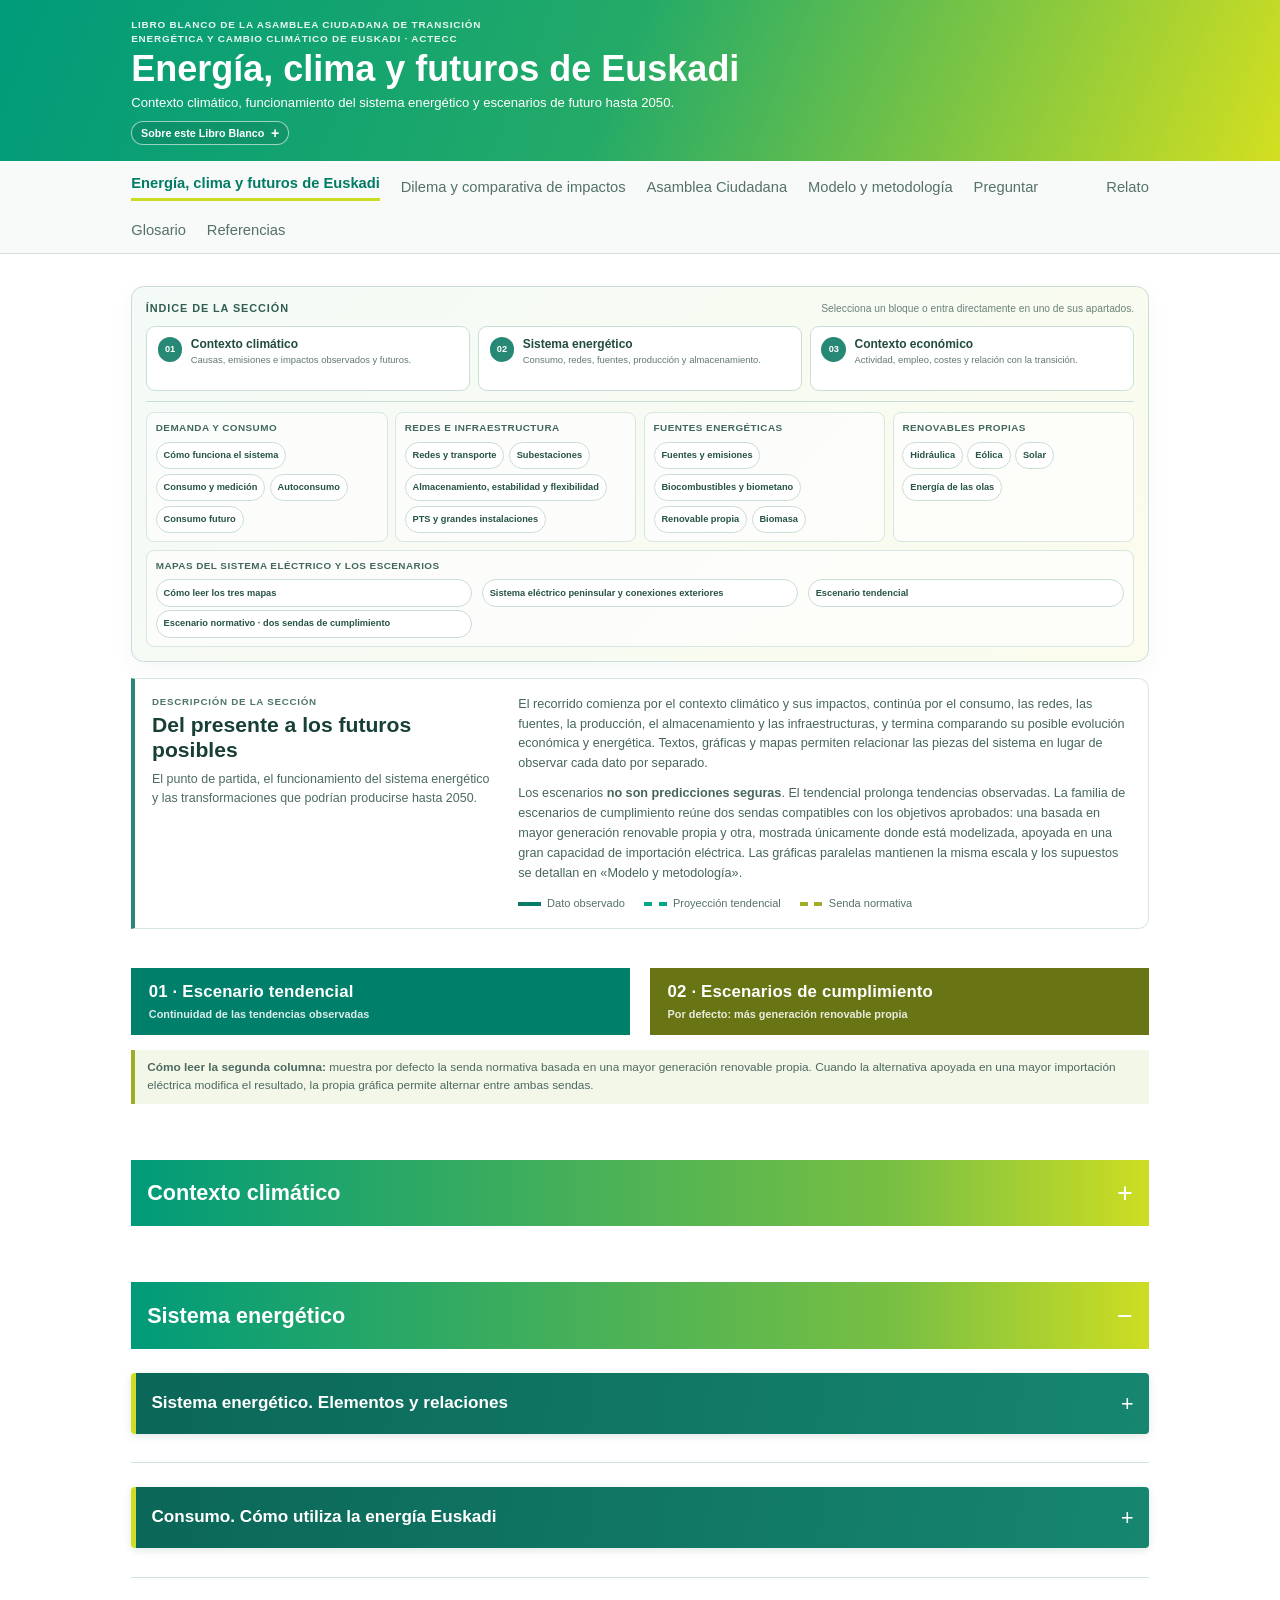
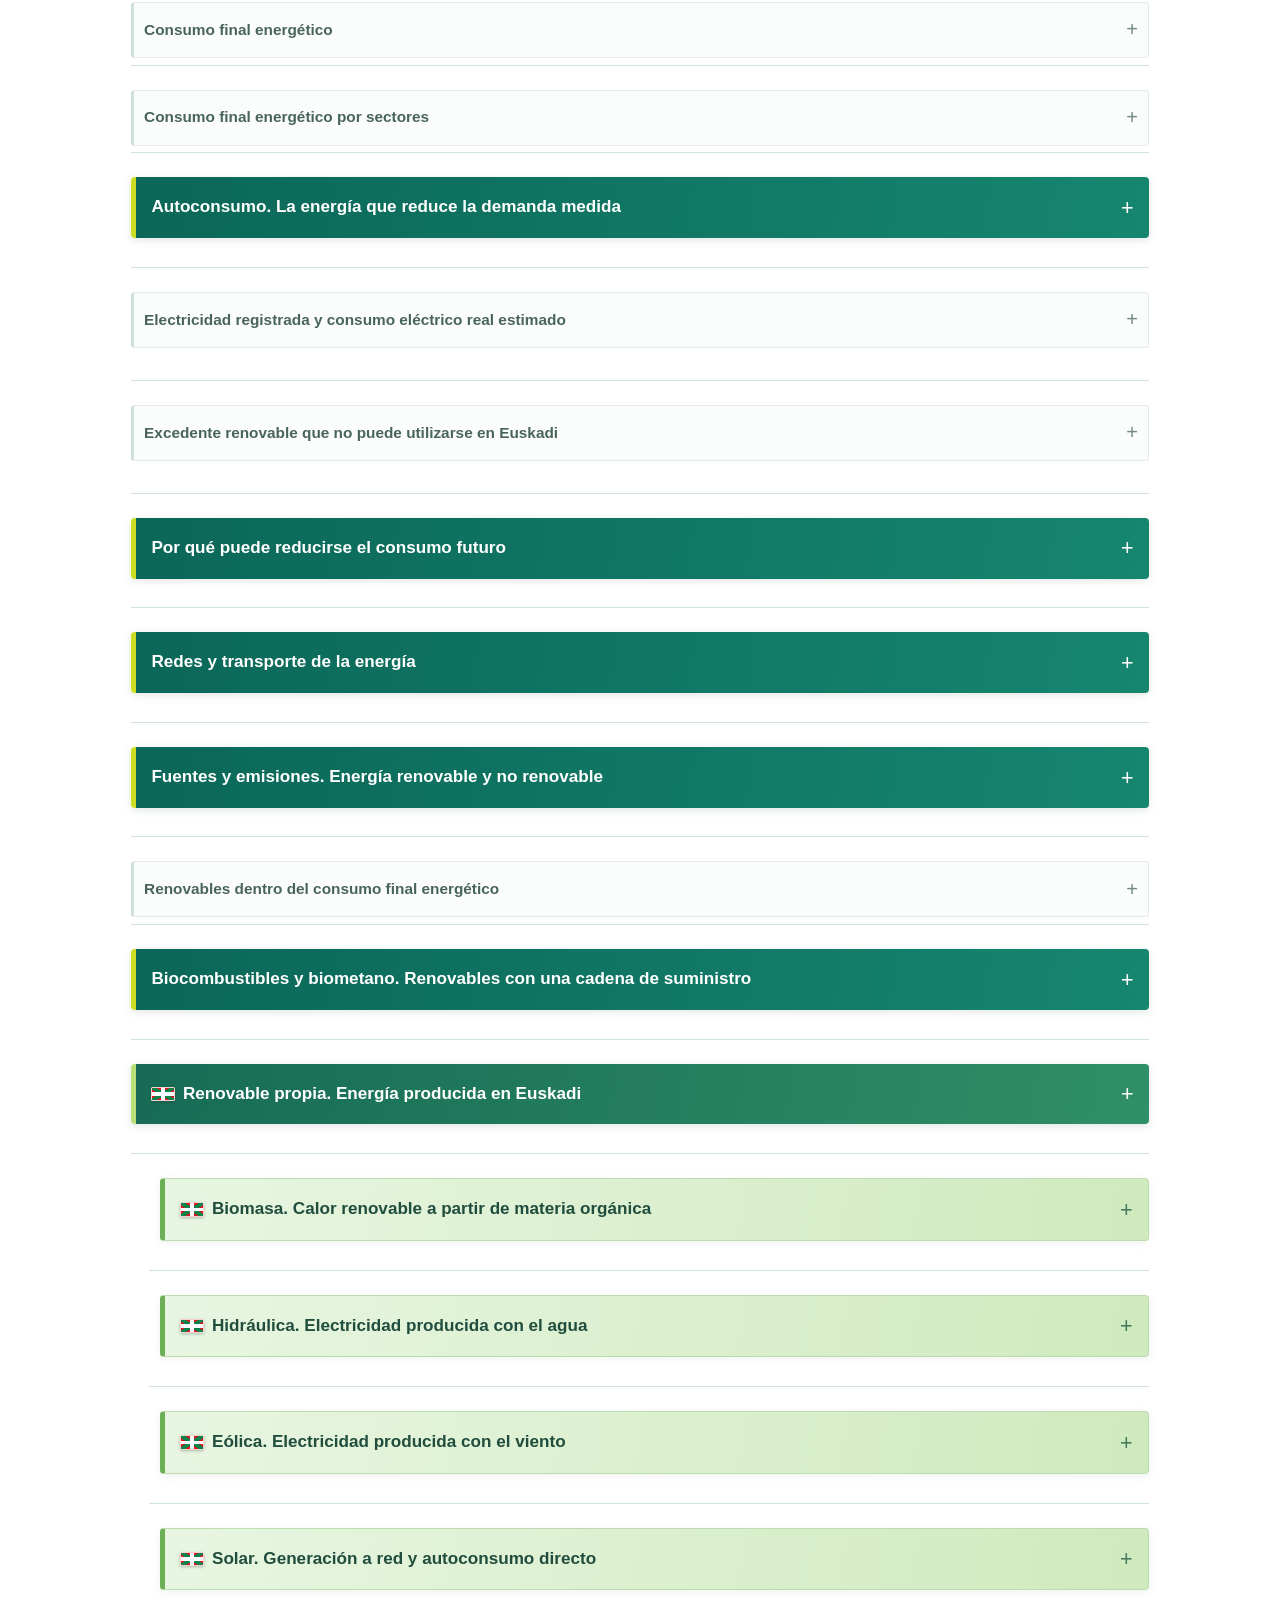
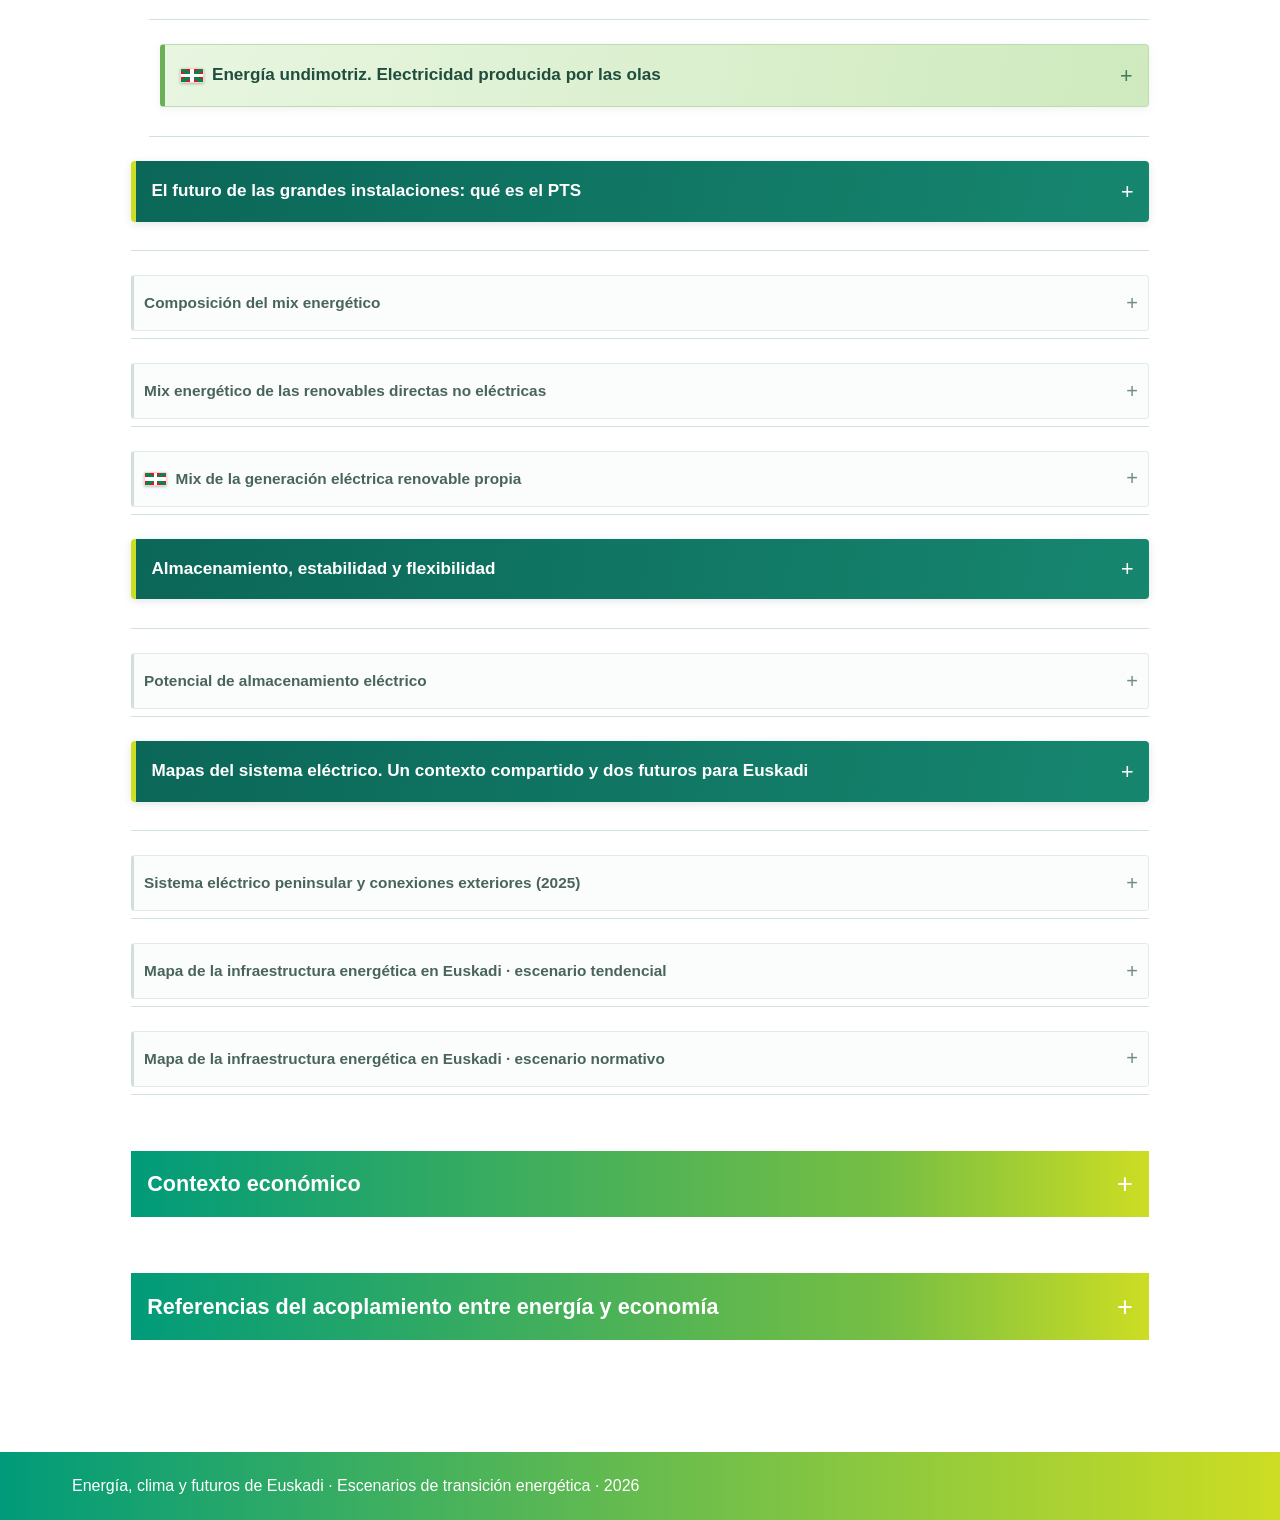
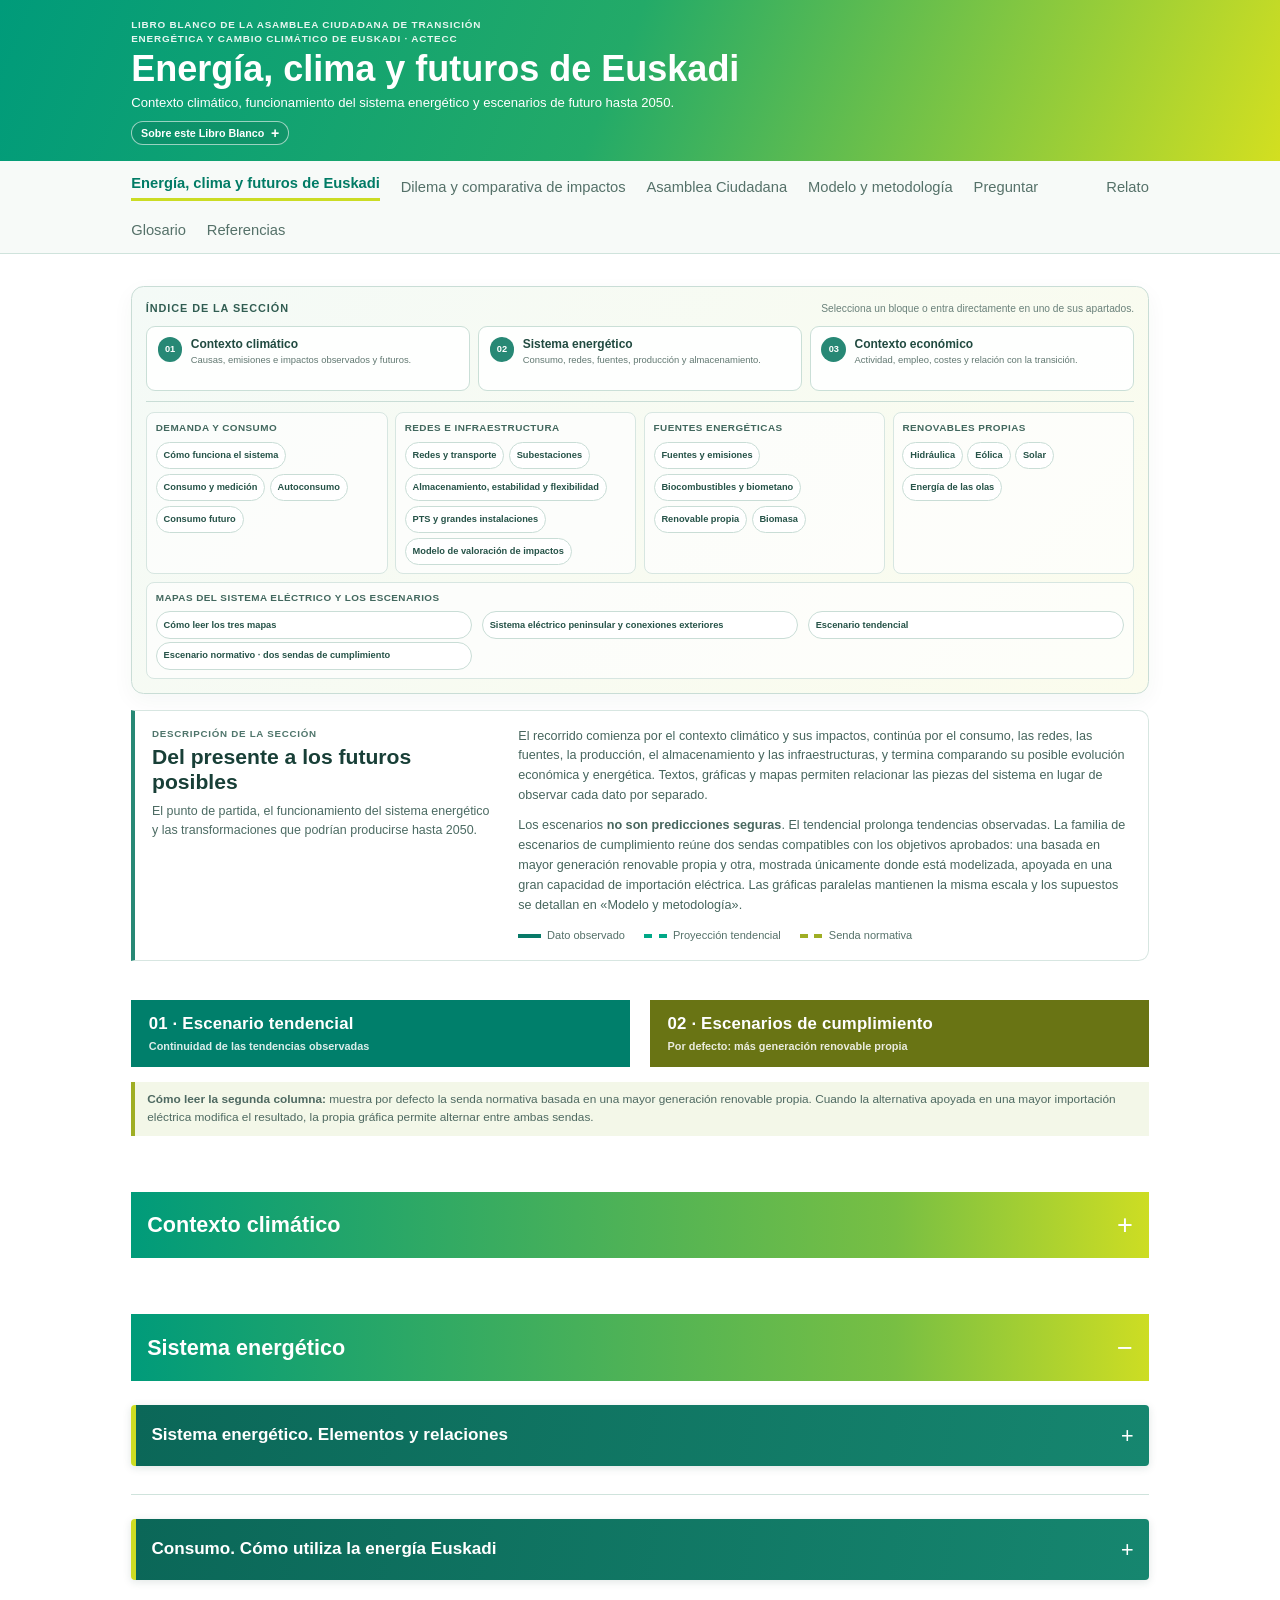
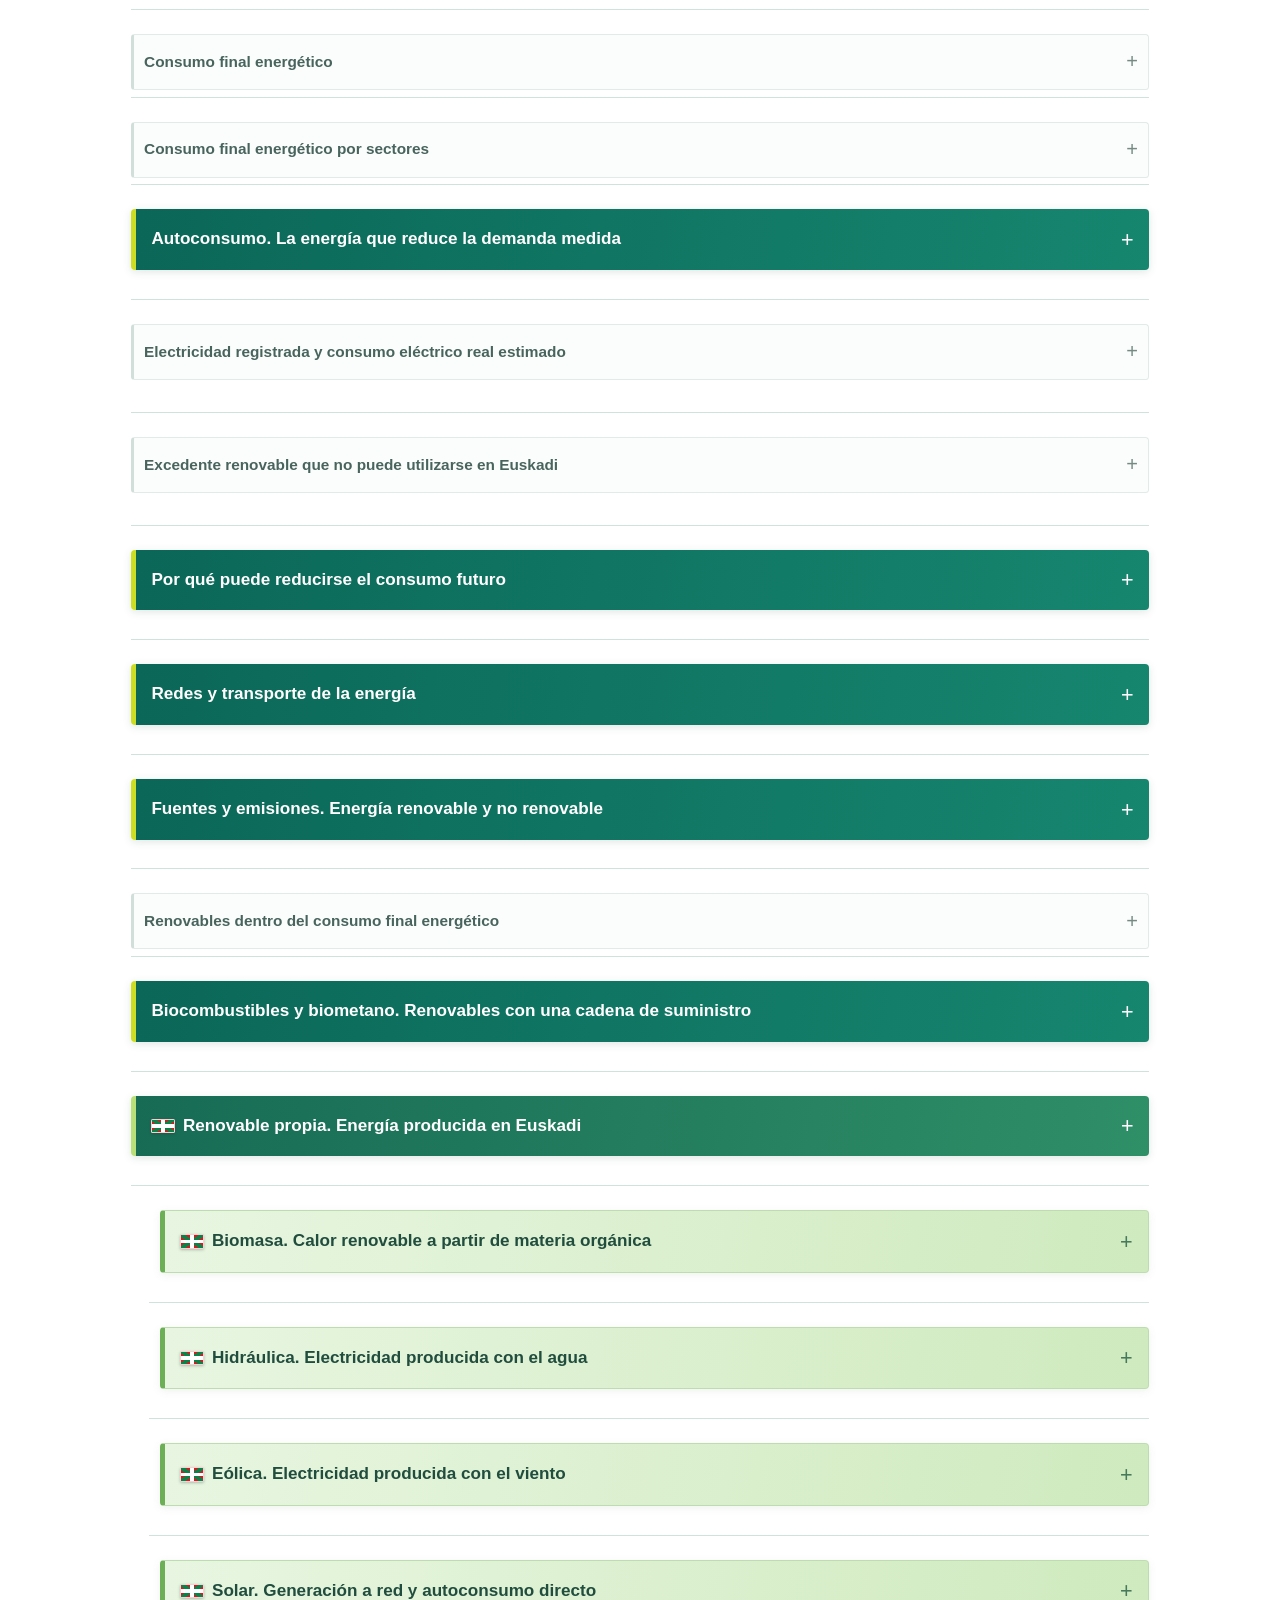
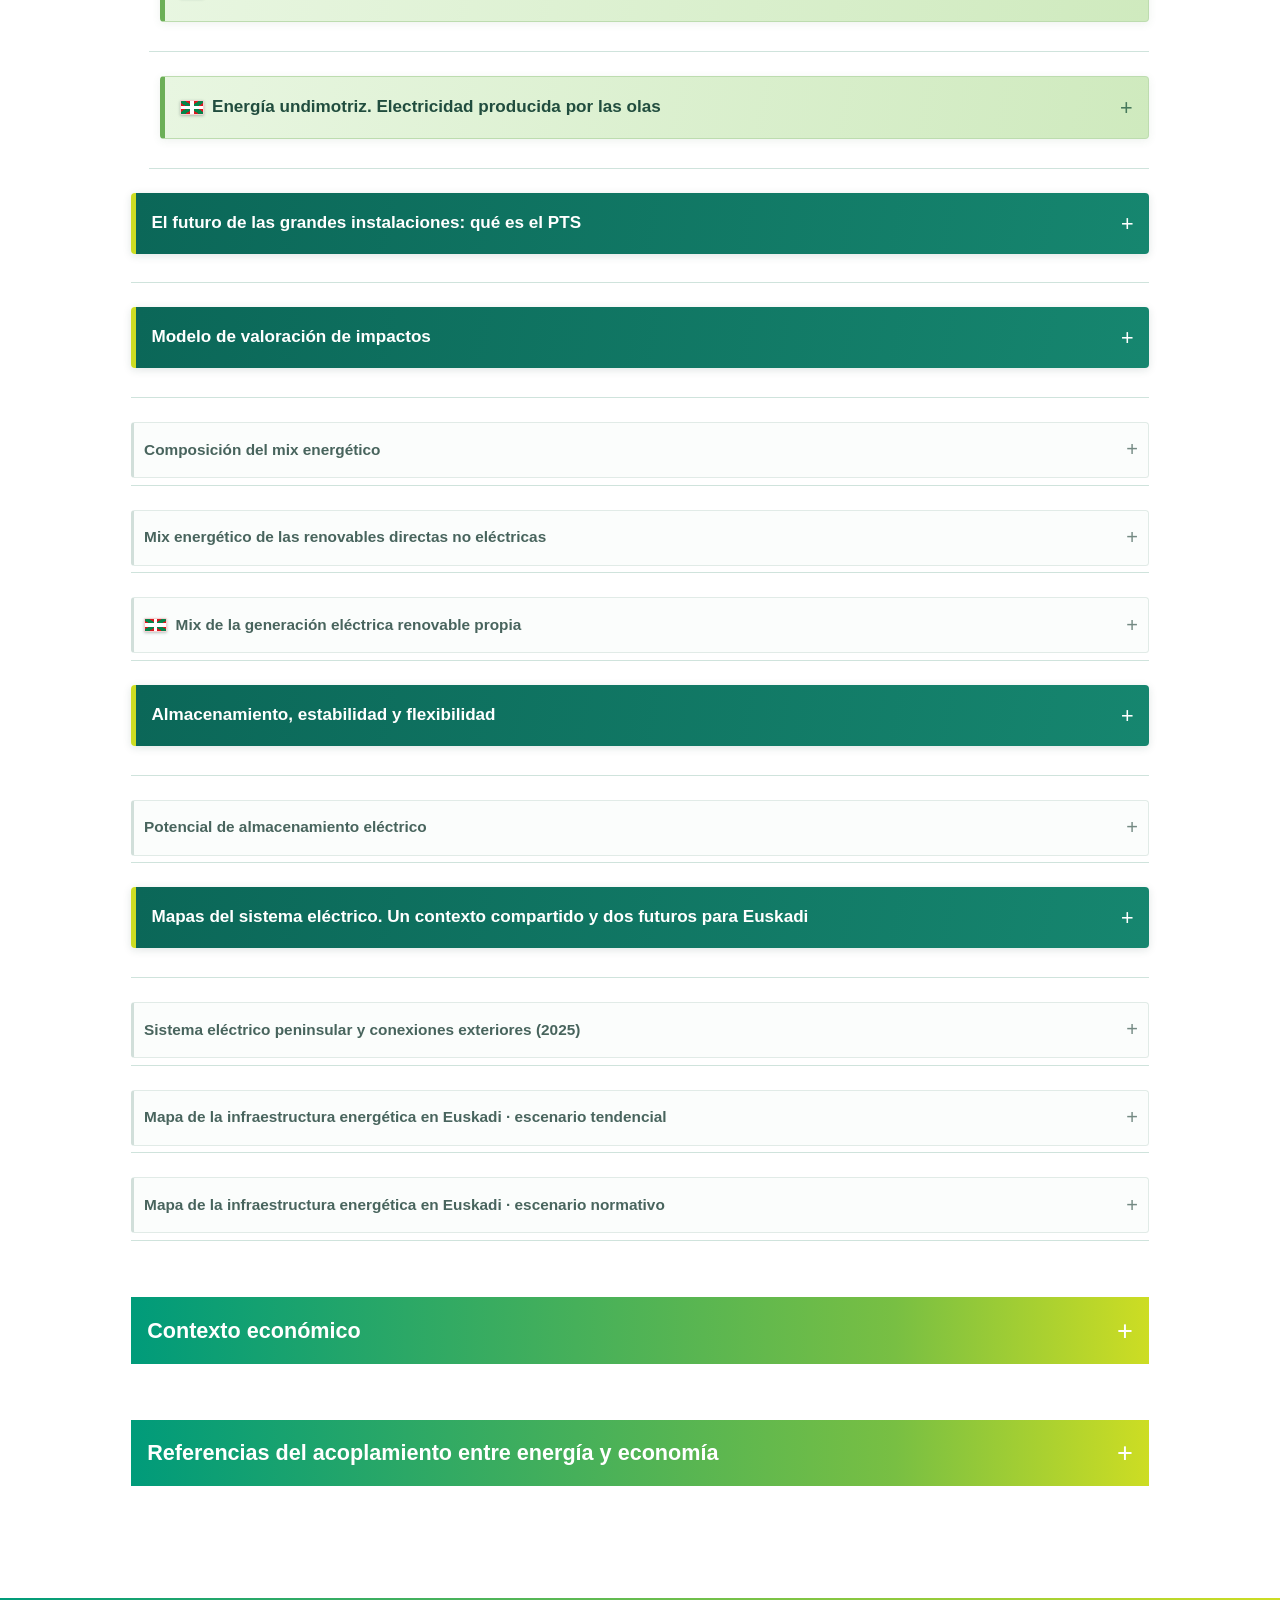
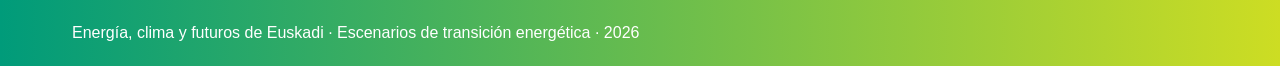
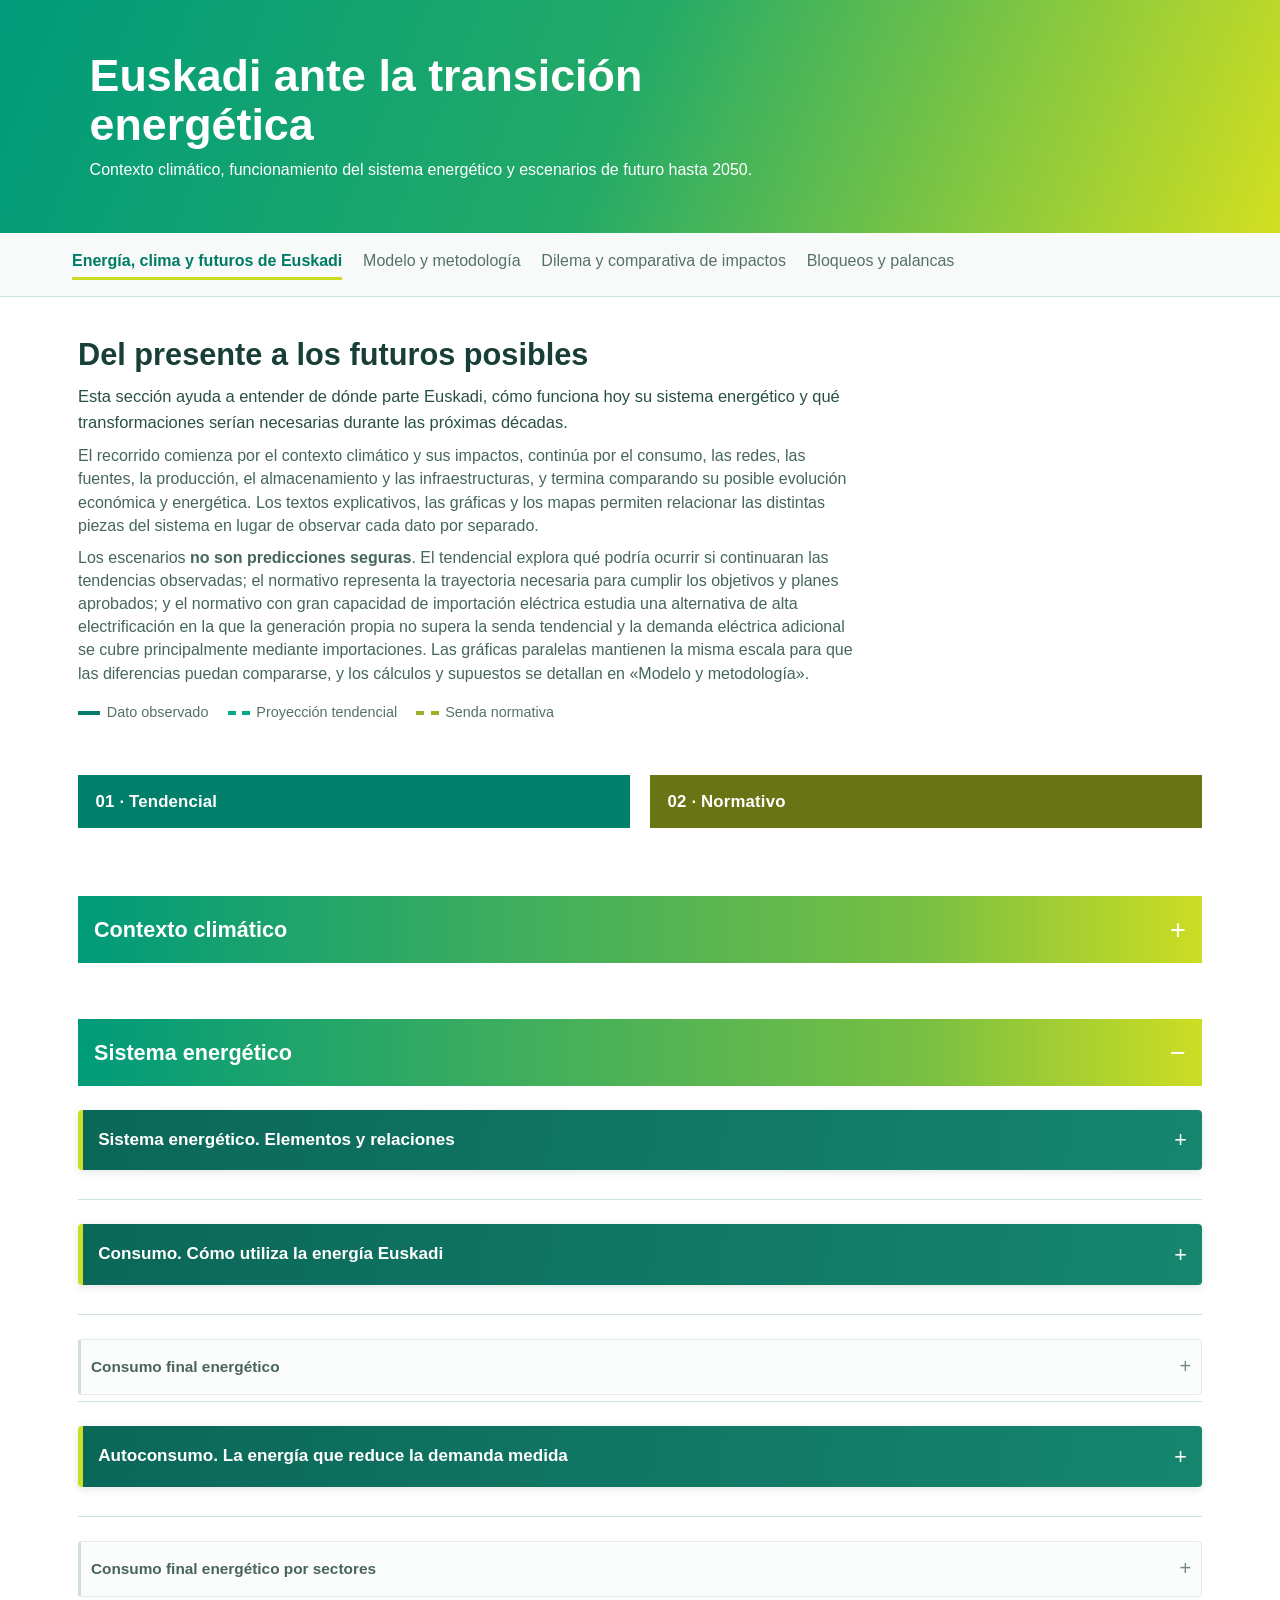
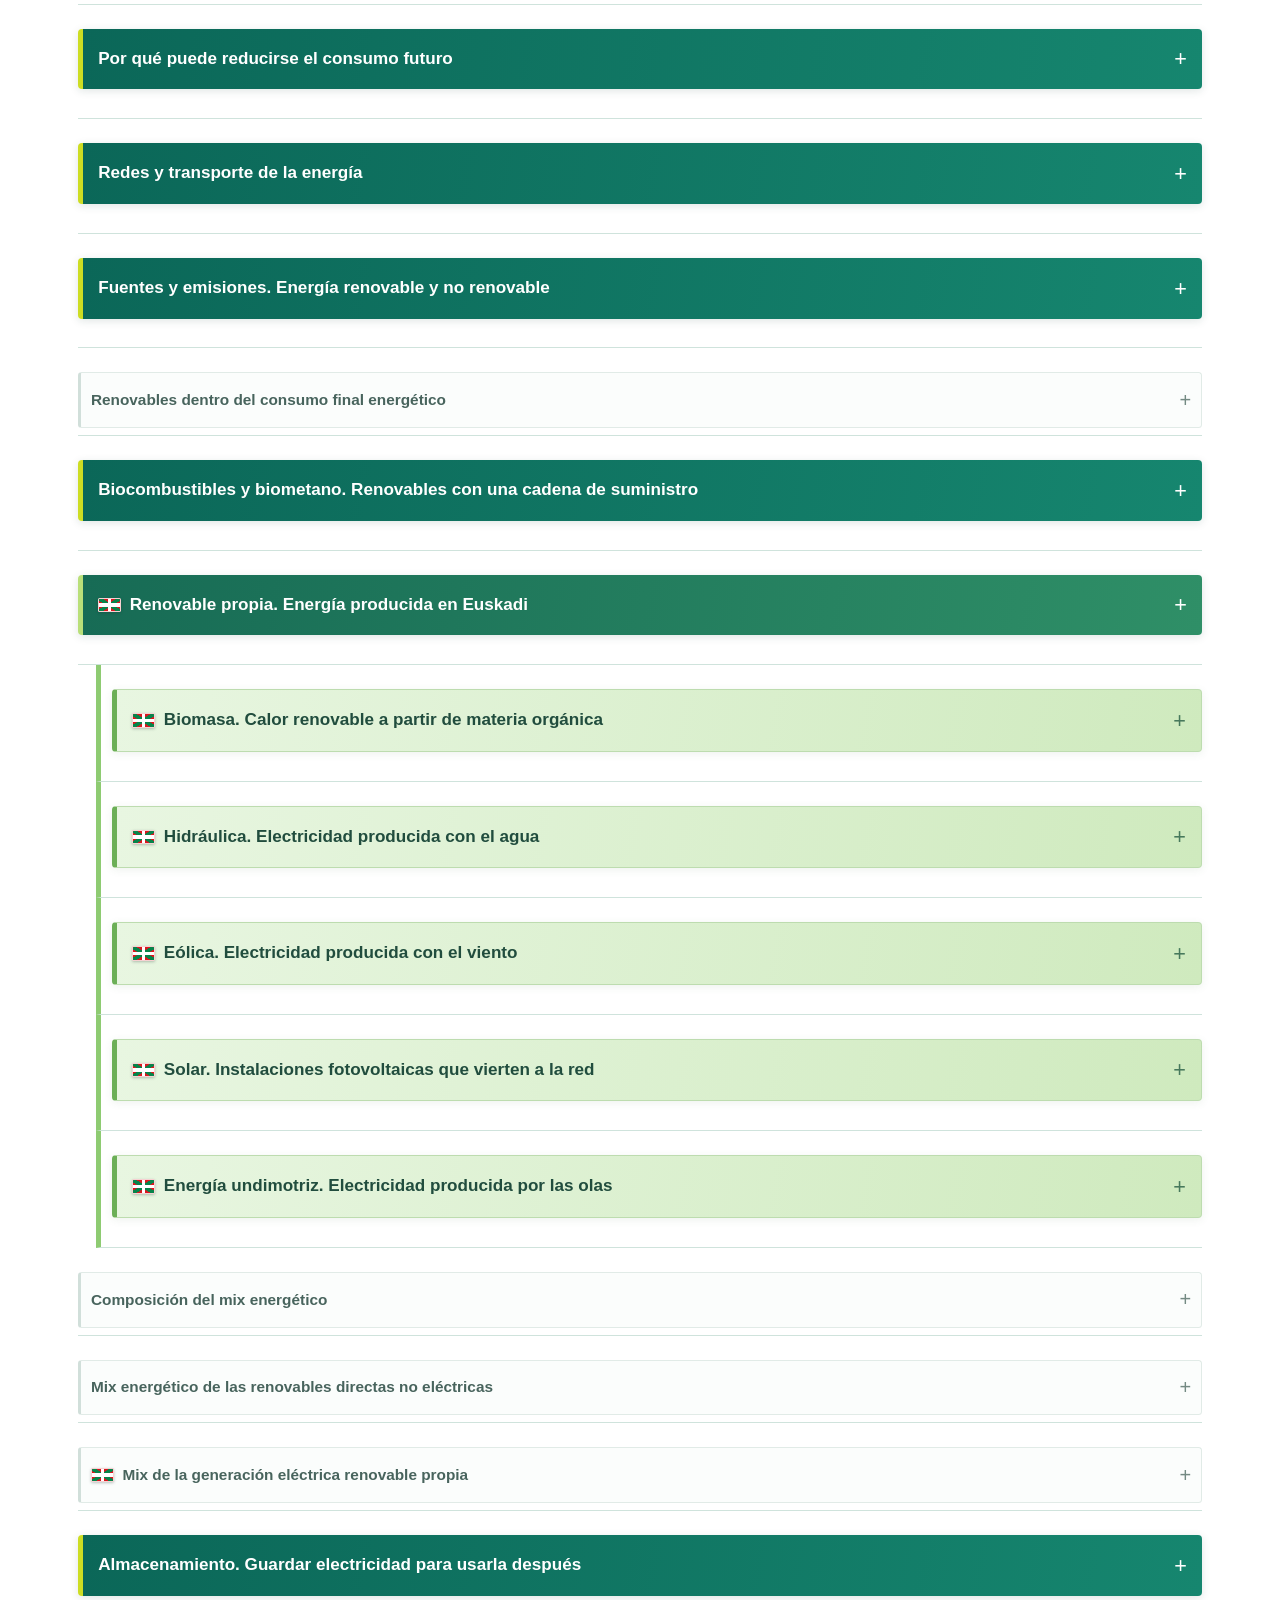
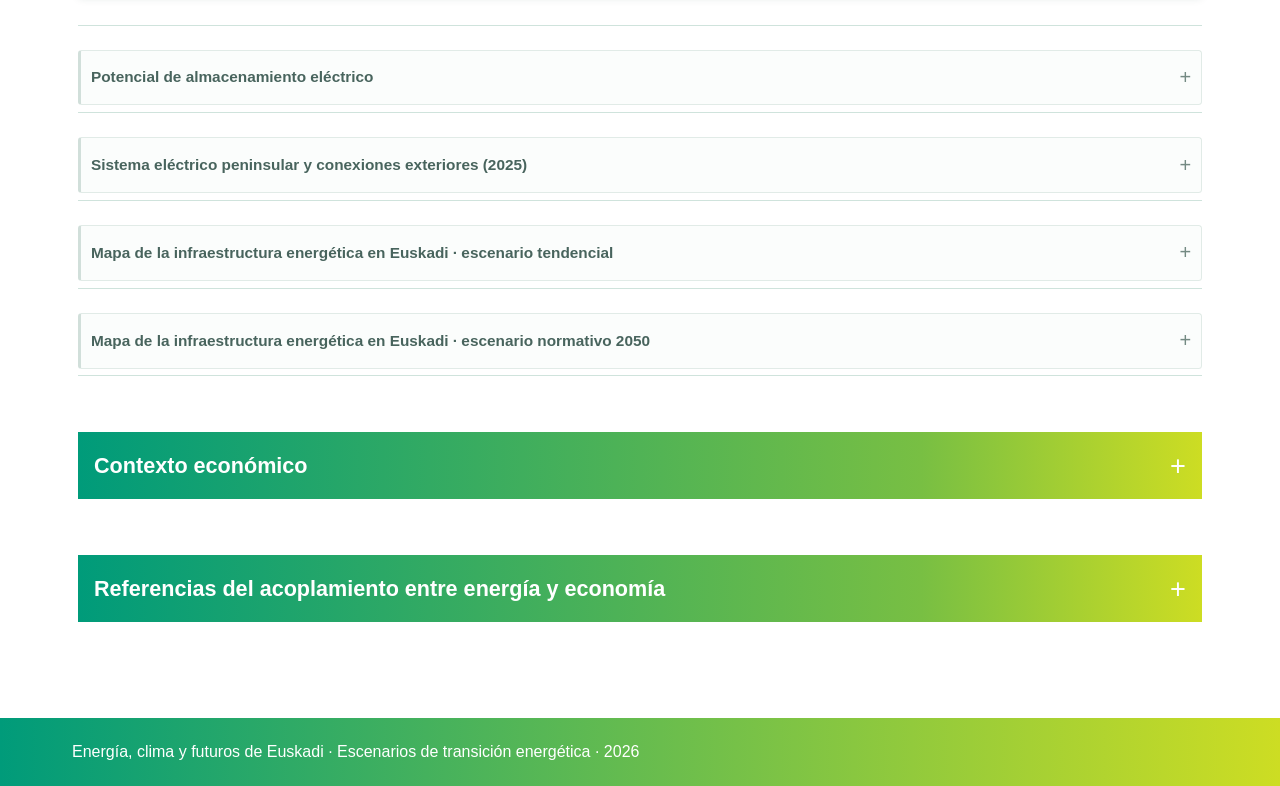
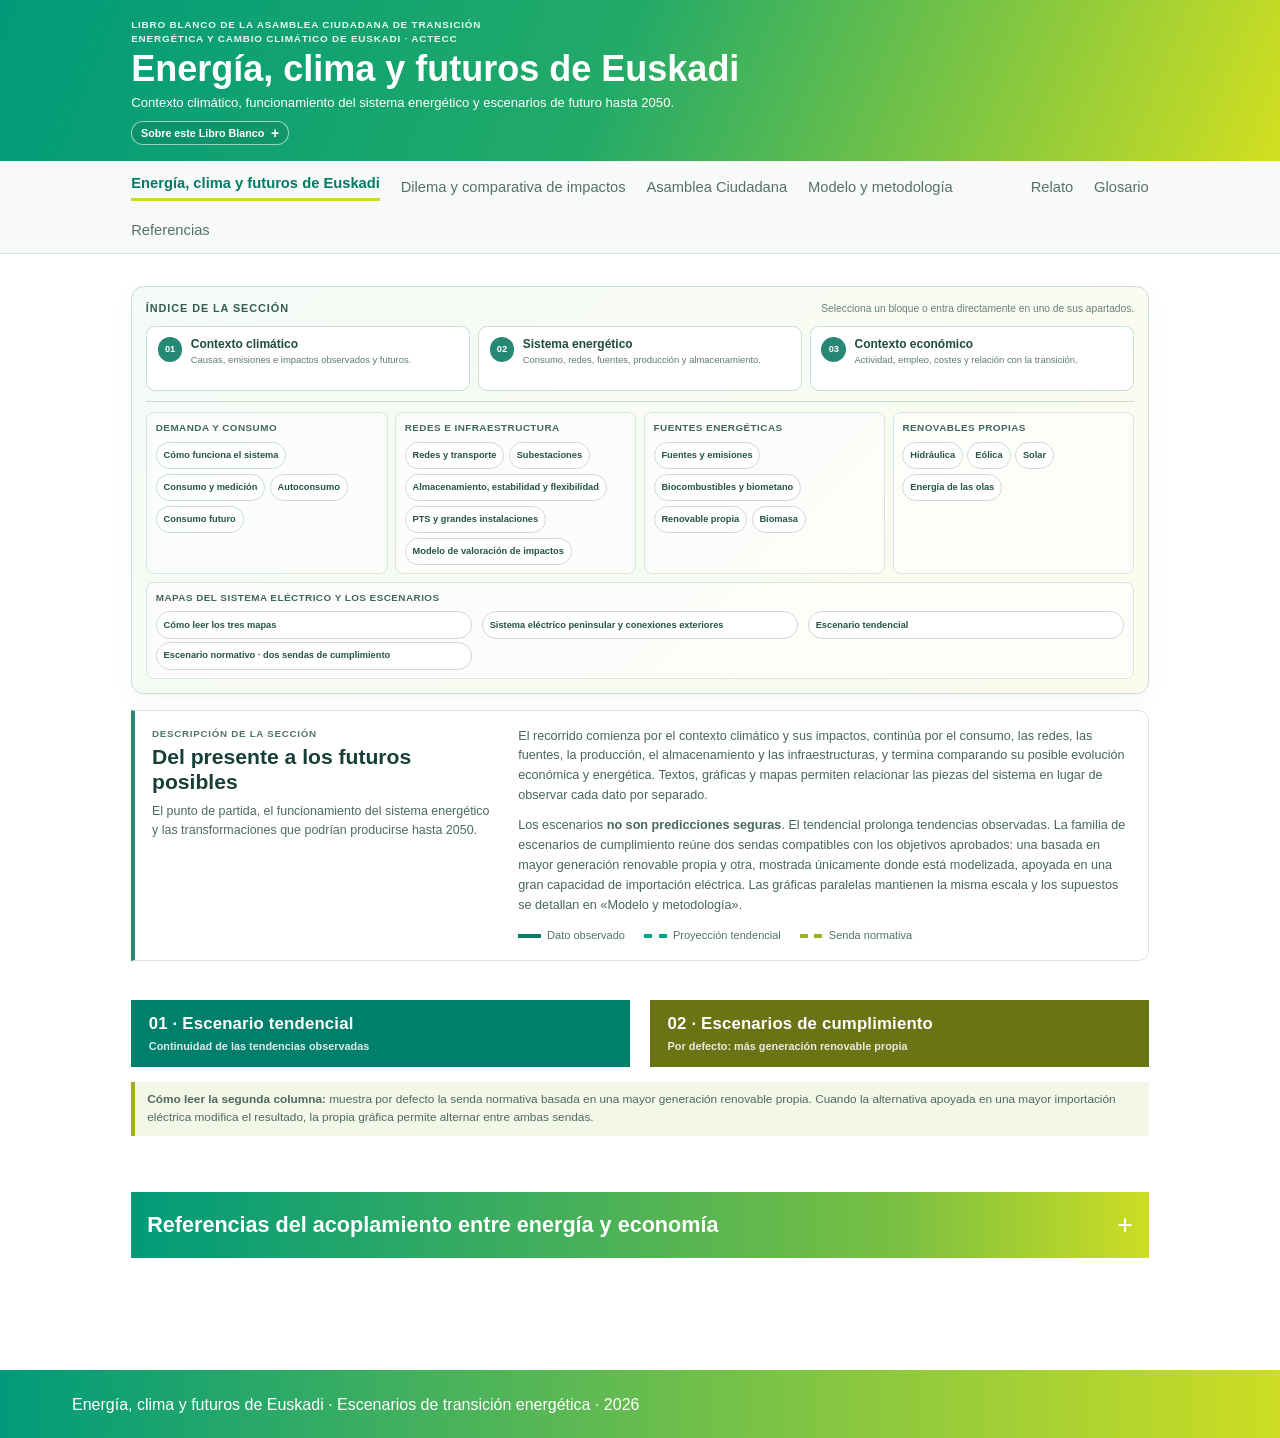
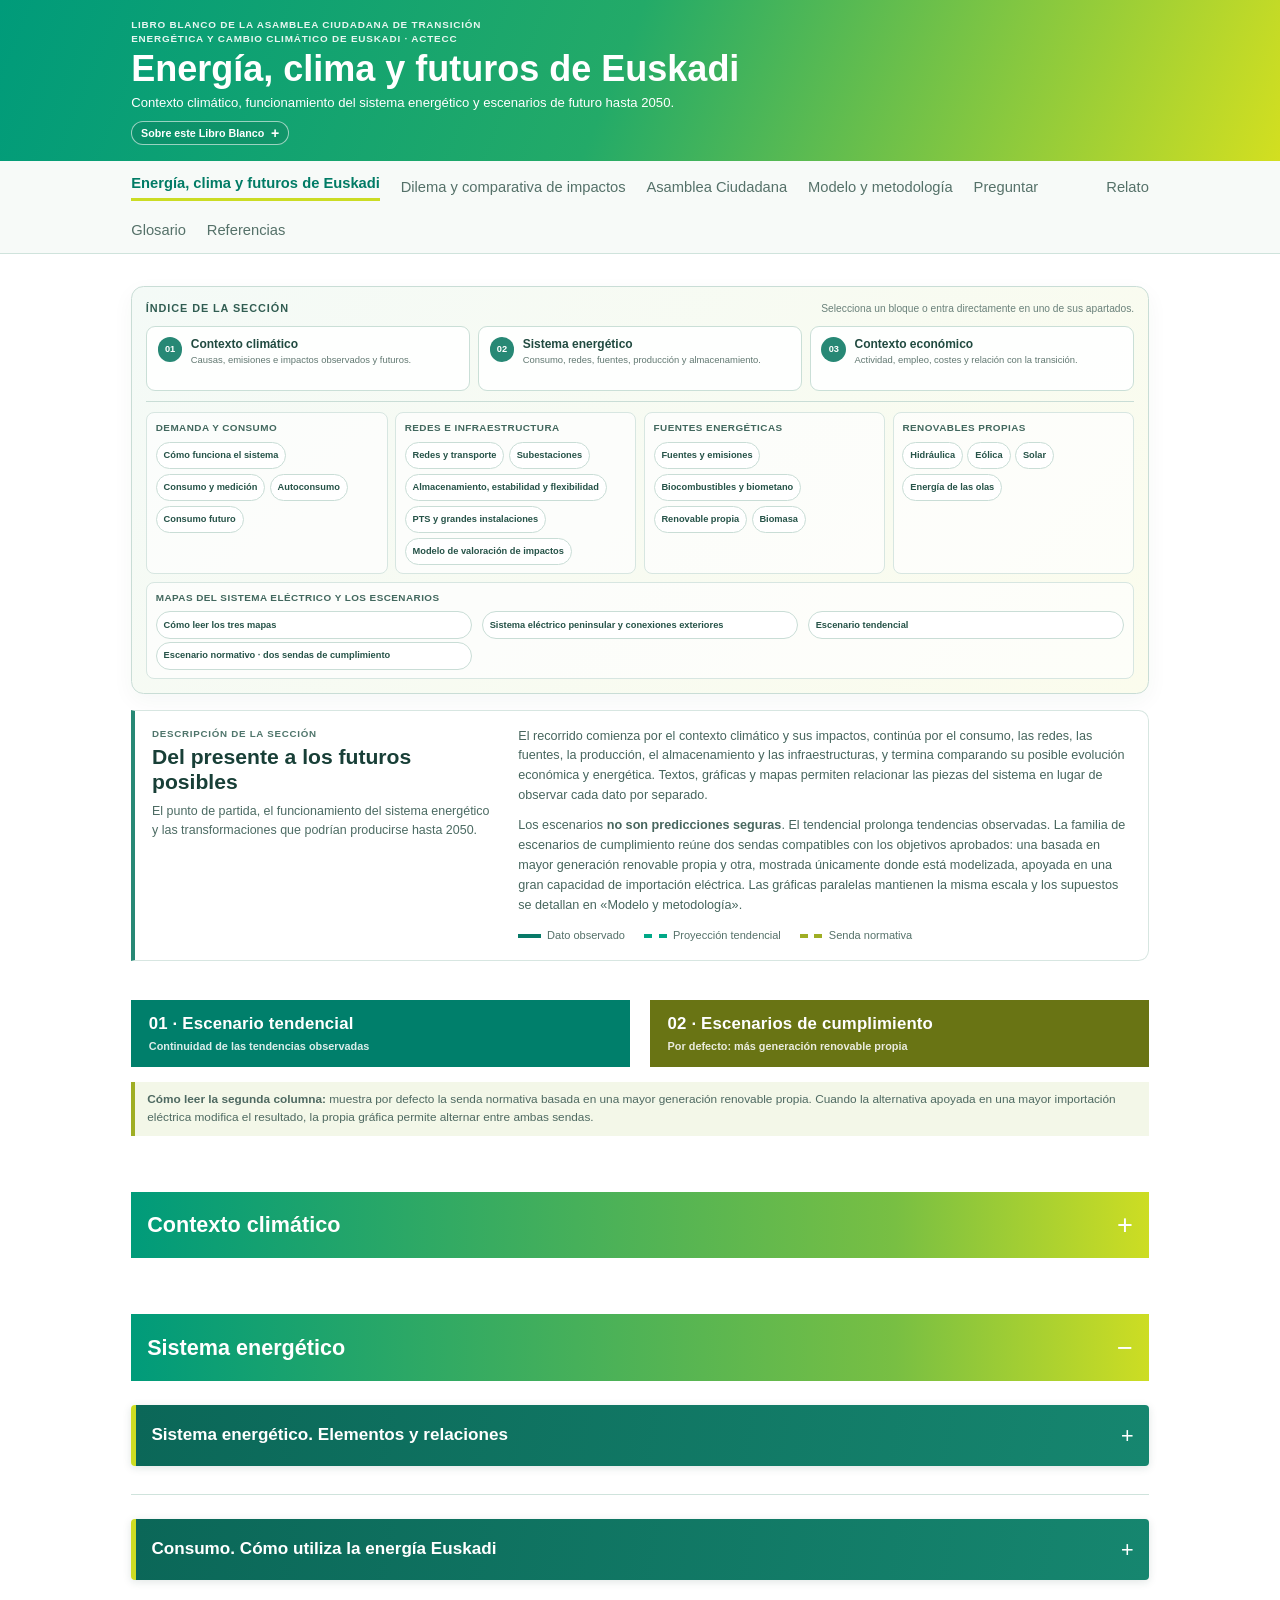
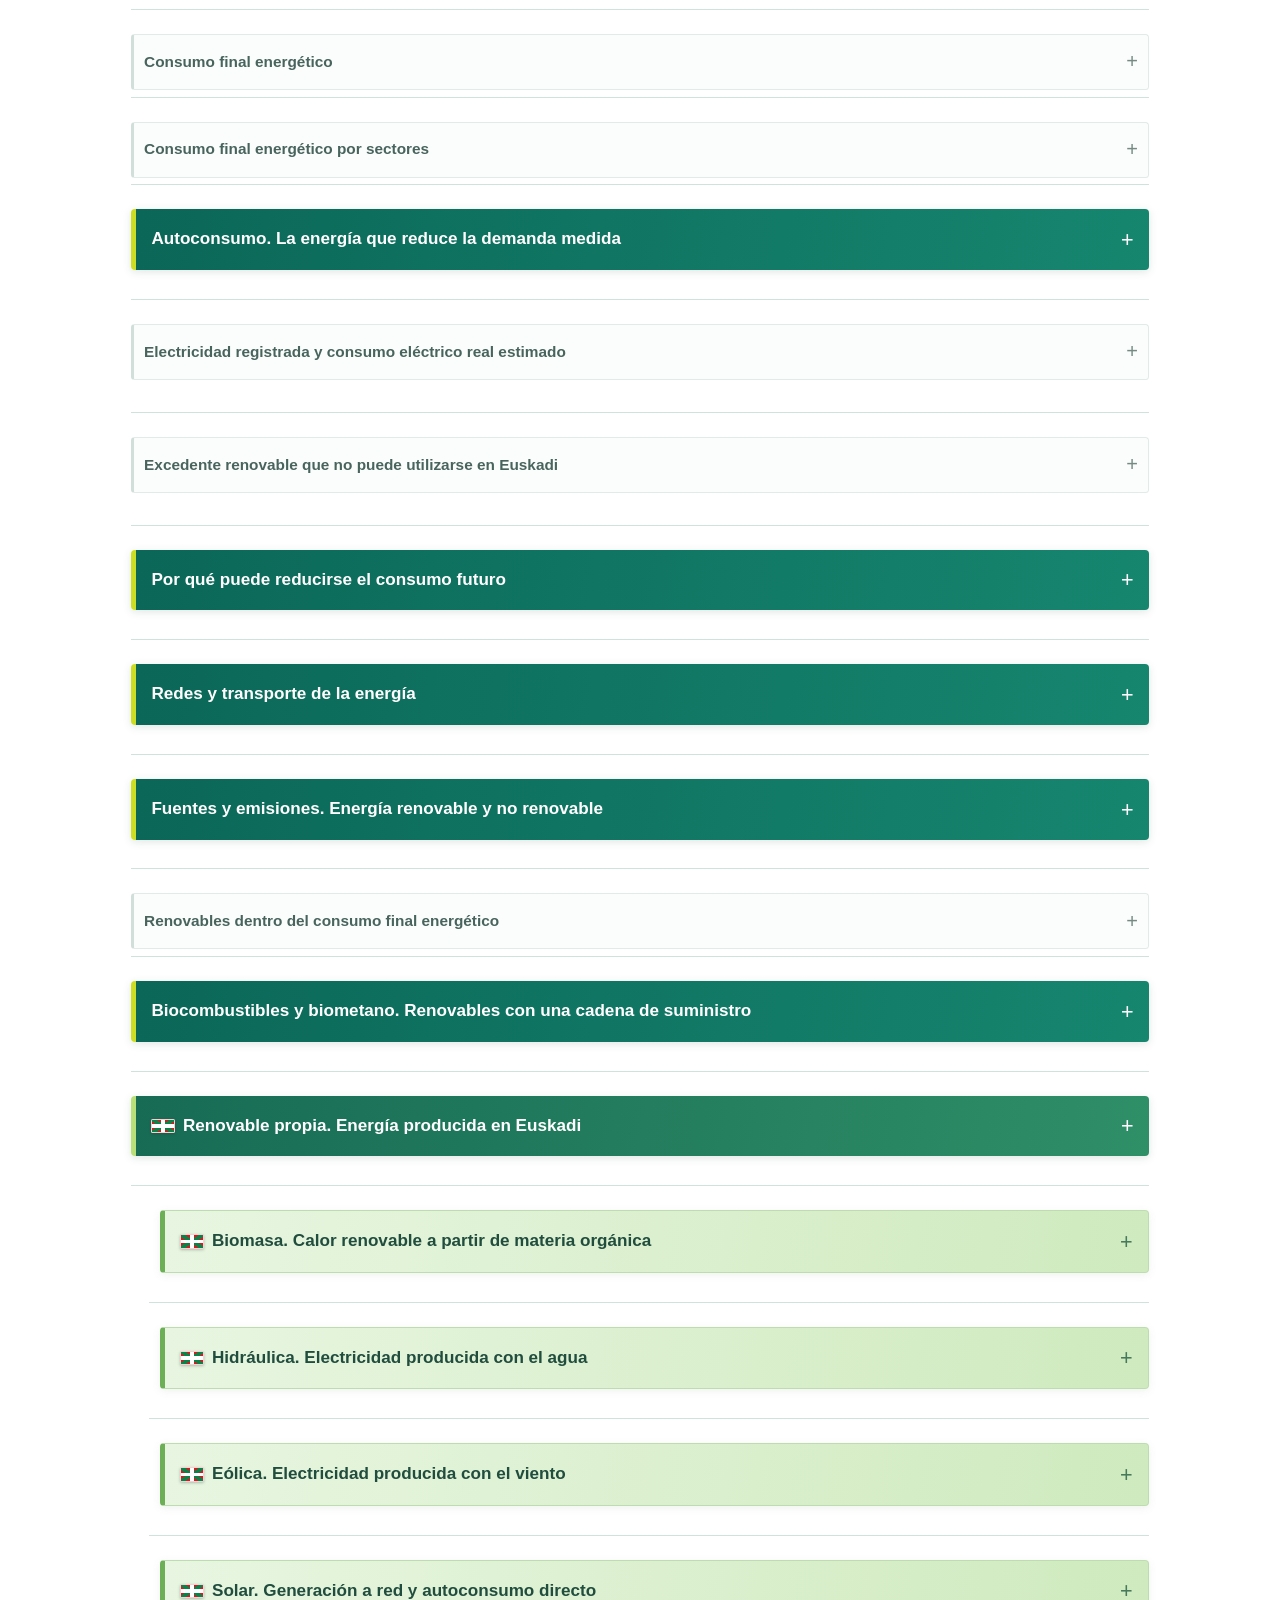
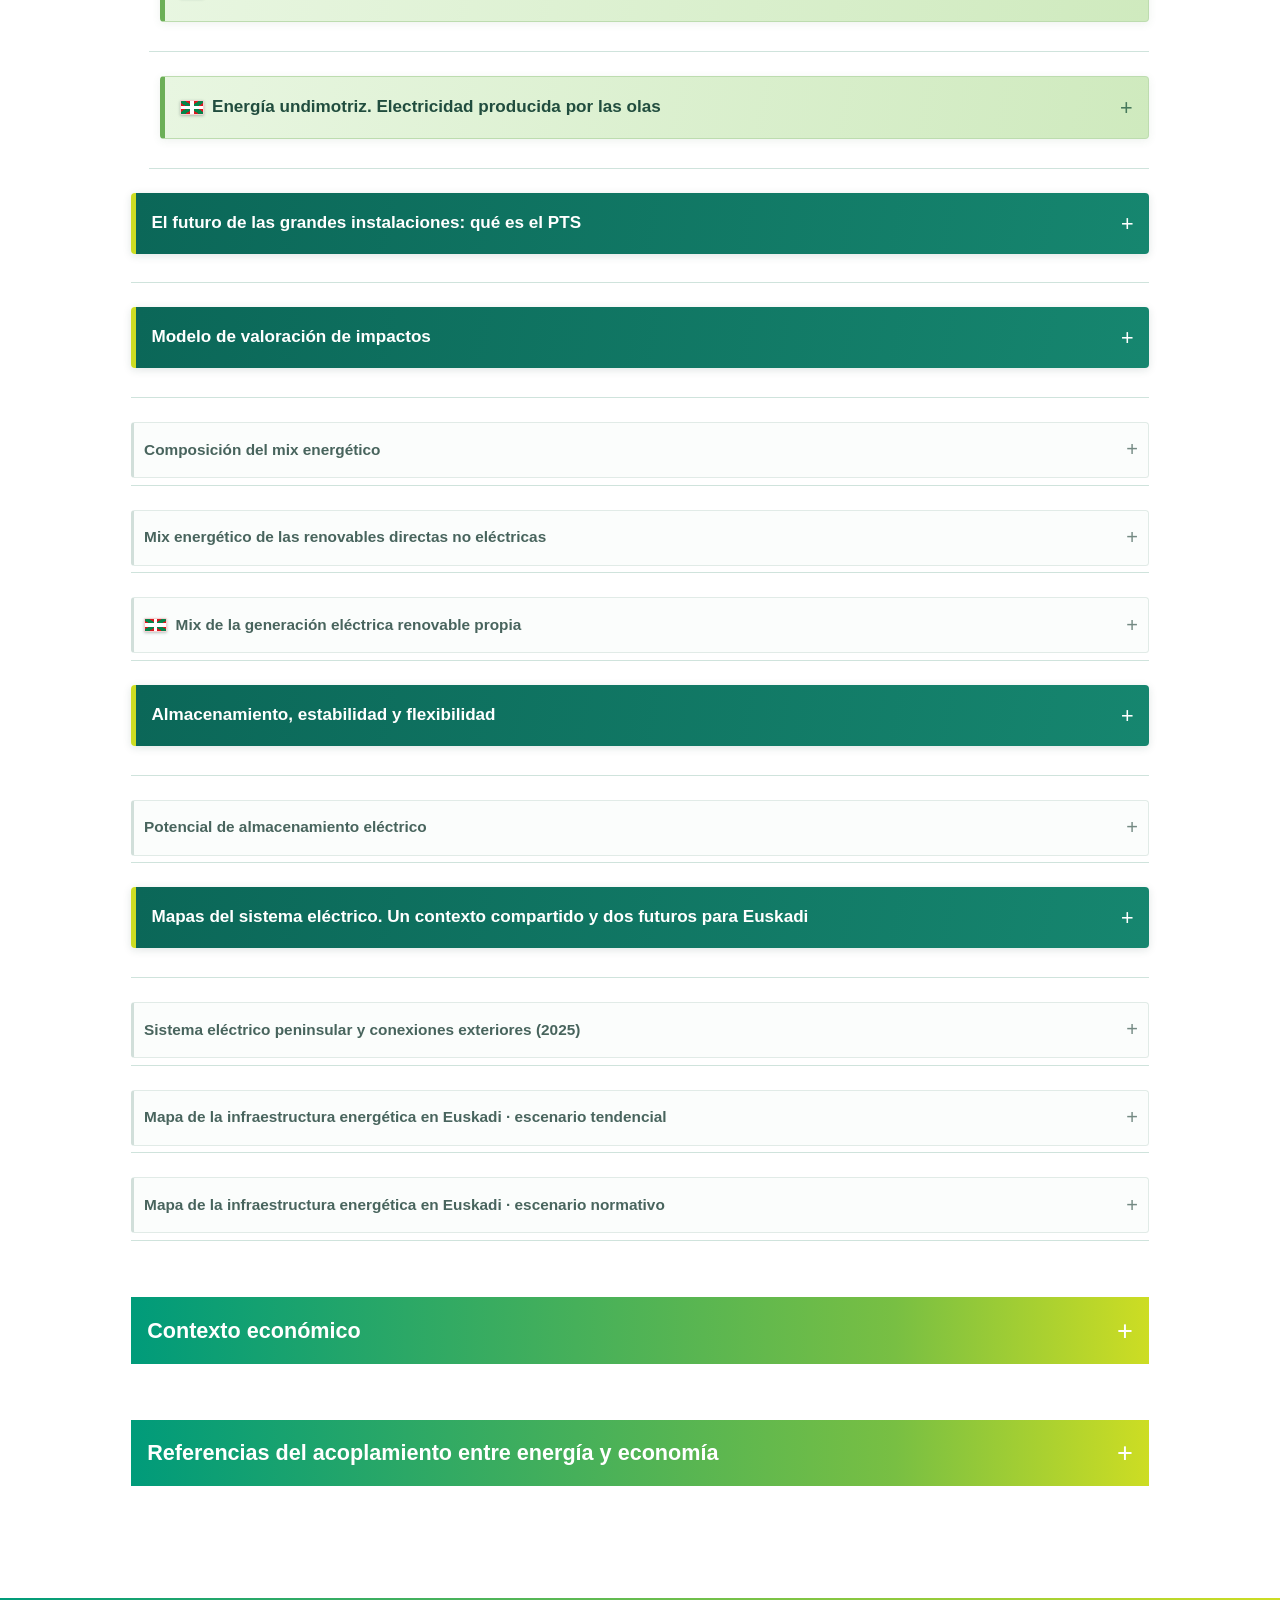
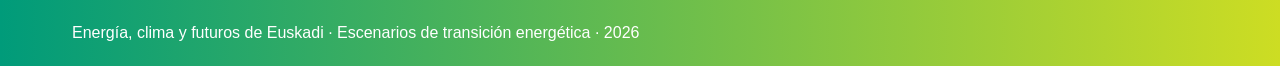
